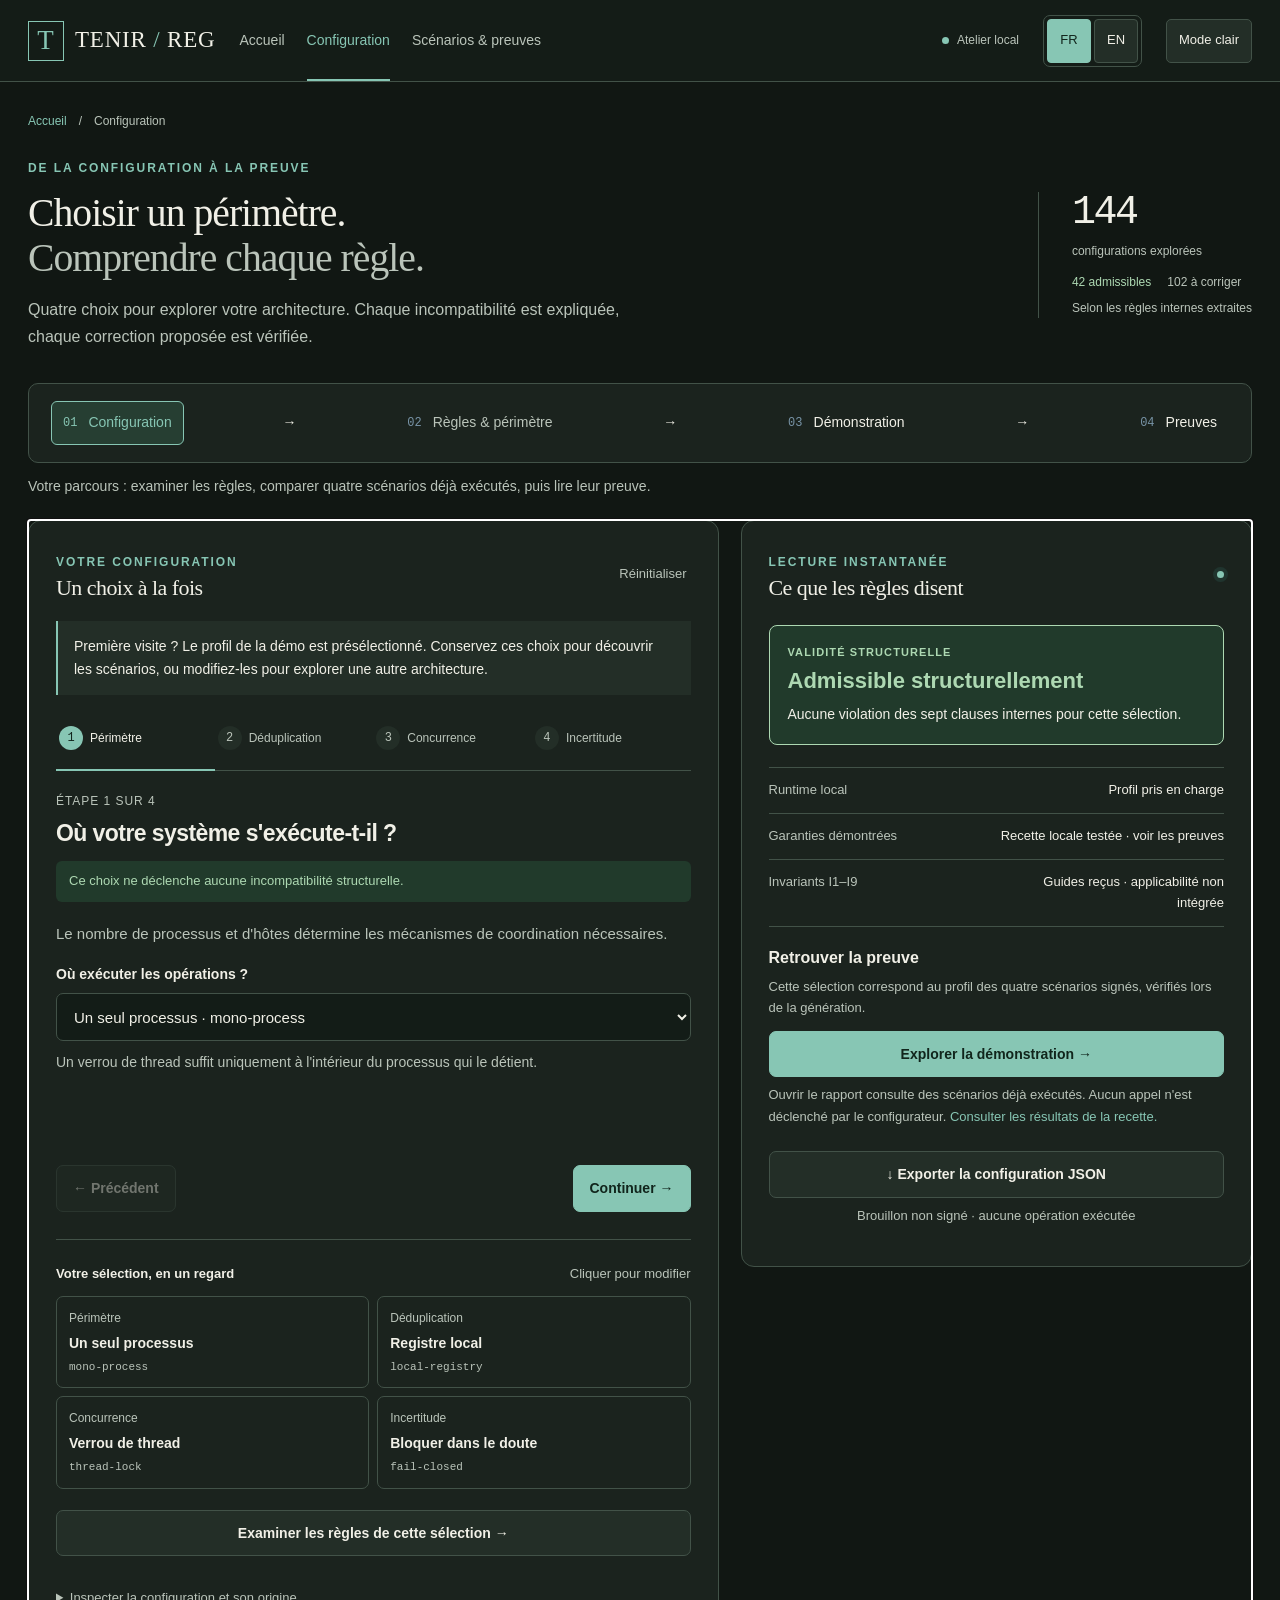
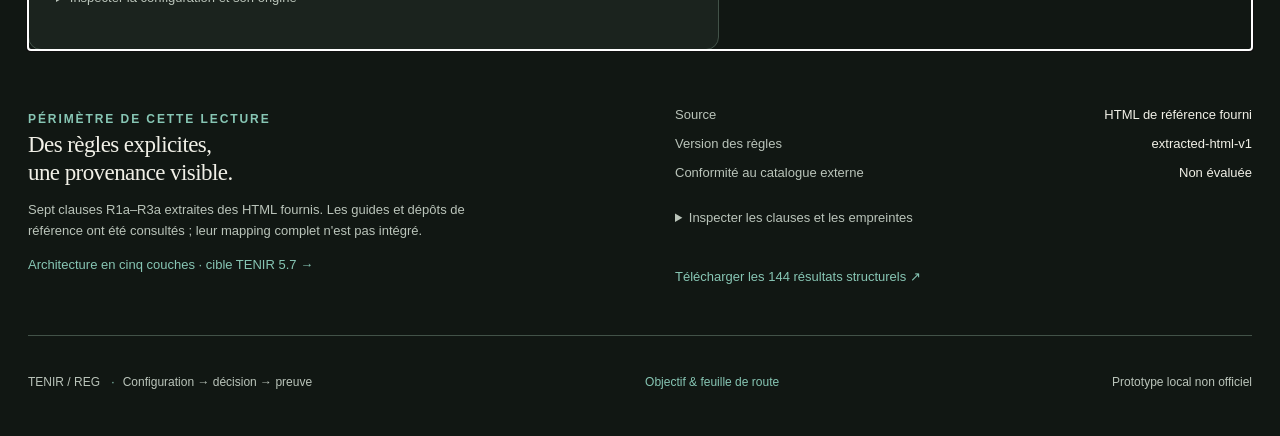
==== output/configurator.html @ ddc58b17 "Initial TENIR/REG local workbench and signed demo" ====
<!doctype html>
<html lang="fr"><head><meta charset="utf-8"><meta name="viewport" content="width=device-width, initial-scale=1">
<title data-fr="TENIR/REG — Configurateur explicable" data-en="TENIR/REG — Explainable configurator">TENIR/REG — Configurateur explicable</title>
<meta name="description" content="Explorez 144 configurations, comprenez les règles structurelles et retrouvez les preuves de la démonstration locale TENIR/REG.">
<style>:root{color-scheme:dark;--bg:#09131d;--panel:#101e2b;--panel-soft:#122332;--line:#293c4c;--text:#e8f0f5;--muted:#9db0bf;--cyan:#54dfdb;--green:#8de1ba;--amber:#f8c67c;--red:#ffb1b1}
*{box-sizing:border-box}body{margin:0;background:radial-gradient(ellipse at 0 0,#10303b66,transparent 50%),var(--bg);color:var(--text);font:15px/1.6 'Segoe UI',sans-serif}a{color:var(--cyan);text-decoration:none}a:hover{text-decoration:underline}button,select{font:inherit}button,a,select{-webkit-tap-highlight-color:transparent}button:focus-visible,a:focus-visible,select:focus-visible,summary:focus-visible{outline:3px solid var(--cyan);outline-offset:4px}button{cursor:pointer}button:disabled{cursor:default;opacity:.4}button:disabled:hover{transform:none}[hidden]{display:none!important}.skip{position:absolute;left:20px;top:-80px;padding:10px;background:var(--panel);z-index:9}.skip:focus{top:10px}
.topbar{min-height:82px;border-bottom:1px solid var(--line);display:flex;align-items:center;gap:48px;padding:0 max(28px,calc((100vw - 1340px)/2));background:#0b1620d9}.brand{color:var(--text);display:flex;gap:12px;align-items:center;font-size:16px;font-weight:750;letter-spacing:.06em}.brand:hover{text-decoration:none}.brand-mark{display:grid;place-items:center;width:35px;height:35px;background:var(--cyan);color:#102c31;font-weight:800;font-size:21px;border-radius:8px}.brand-slash{color:var(--cyan)}nav{display:flex;gap:26px}.topbar nav{align-self:stretch}.topbar nav a{display:flex;align-items:center;gap:10px;color:var(--muted);font-size:13px;border-bottom:2px solid transparent;padding-top:2px}.topbar nav a.active{color:var(--text);border-color:var(--cyan)}.local-label{margin-left:auto;display:flex;align-items:center;gap:8px;font-size:12px;color:var(--muted);white-space:nowrap}.local-label span,.live-dot{width:7px;height:7px;border-radius:50%;background:var(--cyan)}main{max-width:1340px;padding:30px 28px 0;margin:0 auto}.breadcrumb{font-size:12px;color:var(--muted);display:flex;gap:12px}.breadcrumb span{color:#4b6376}.intro{display:flex;justify-content:space-between;align-items:center;gap:35px;padding:38px 0}.eyebrow{color:var(--cyan);font-size:10px;letter-spacing:.16em;font-weight:700;margin:0 0 13px}h1{font-size:clamp(32px,3.1vw,46px);font-weight:620;line-height:1.16;letter-spacing:-.04em;margin:0 0 16px}h1>span{color:var(--muted)}.intro-copy{max-width:600px;color:var(--muted);margin:0;font-size:14px}.catalogue-stat{min-width:225px;padding-left:33px;border-left:1px solid var(--line);display:flex;flex-direction:column}.catalogue-stat>strong{font:52px/1.05 Consolas,monospace;letter-spacing:-.06em}.catalogue-stat>span{color:var(--muted);font-size:12px;margin:8px 0 12px}.catalogue-stat>div{display:flex;gap:16px;font-size:11px}.catalogue-stat b{color:var(--green);font-weight:500}.catalogue-stat div>span{color:var(--muted)}.catalogue-stat small{color:var(--muted);font-size:10px;margin-top:6px}.journey{display:flex;align-items:center;justify-content:space-between;gap:15px;padding:17px 22px;border:1px solid var(--line);border-radius:10px;background:#0b1924;font-size:12px;color:var(--muted);margin:4px 0 25px}.journey b{font:10px Consolas,monospace;display:inline-block;margin-right:8px;color:#7894a7}.journey .journey-active{color:var(--text)}.journey-active b{color:var(--cyan)}.workspace{display:grid;grid-template-columns:minmax(0,1.35fr) minmax(360px,1fr);gap:22px;align-items:start;scroll-margin-top:20px}.panel{border:1px solid var(--line);border-radius:13px;background:var(--panel);padding:27px}.section-heading{display:flex;justify-content:space-between;align-items:center;gap:15px}.section-heading .eyebrow{margin-bottom:6px}h2{font-size:22px;line-height:1.25;letter-spacing:-.025em;margin:0}h3{font-size:15px;line-height:1.4;margin:0 0 12px}h4{font-size:12px;margin:14px 0 5px}.text-button{border:0;background:transparent;color:var(--muted);padding:7px 0;font-size:12px}.text-button:hover{color:var(--cyan)}.stepper{gap:0;margin:30px 0 21px;border-bottom:1px solid var(--line);display:grid;grid-template-columns:repeat(4,1fr)}.stepper button{border:0;border-bottom:2px solid transparent;margin-bottom:-1px;padding:0 3px 12px;background:transparent;color:var(--muted);font-size:10px;text-align:left;display:flex;gap:7px;align-items:center}.stepper button>span{display:grid;place-items:center;width:20px;height:20px;background:#213647;border-radius:50%;font:10px Consolas,monospace;flex-shrink:0}.stepper button[aria-current=step]{color:var(--text);border-bottom-color:var(--cyan)}.stepper button[aria-current=step]>span{background:var(--cyan);color:#122c30}.step-progress{font-size:10px;text-transform:uppercase;letter-spacing:.08em;color:var(--muted);margin:0 0 8px}#step-title{font-size:23px;letter-spacing:-.025em;line-height:1.3;min-height:60px}.step-content{min-height:235px}fieldset{padding:0;border:0;margin:0;min-width:0}legend{position:absolute;width:1px;height:1px;overflow:hidden;clip-path:inset(50%)}fieldset>p{color:var(--muted);font-size:13px;margin:0 0 24px;min-height:42px}label{display:block;font:10px Consolas,monospace;letter-spacing:.07em;color:var(--muted);margin-bottom:8px}select{width:100%;min-height:48px;padding:10px 35px 10px 13px;border:1px solid #3b5366;border-radius:7px;color:var(--text);background:#0d1a26;font-size:13px}select[aria-invalid=true]{border-color:#d88f82;background:#2a2027}fieldset[aria-invalid=true] label{color:var(--red)}.field-hint{font-size:12px;color:var(--muted);margin-top:10px}.step-actions{display:flex;justify-content:space-between;gap:20px;padding:8px 0 27px;border-bottom:1px solid var(--line)}.primary,.secondary{display:inline-flex;align-items:center;justify-content:center;gap:8px;border:1px solid var(--line);border-radius:7px;padding:11px 16px;font-size:12px;font-weight:600;text-decoration:none;min-height:42px}.primary{background:var(--cyan);border-color:var(--cyan);color:#102e31}.primary:hover{background:#89e9e4;text-decoration:none}.secondary{background:transparent;color:var(--text)}.secondary:hover{background:#1a3142}.selection-heading{display:flex;justify-content:space-between;align-items:center;margin-top:24px;gap:15px}.selection-heading h3{font-size:12px;margin:0}.selection-heading>span{font-size:10px;color:var(--muted)}.selection-summary{display:grid;grid-template-columns:repeat(2,minmax(0,1fr));gap:8px;margin-top:12px}.selection-chip{text-align:left;min-width:0;padding:11px 12px;border:1px solid var(--line);background:#0d1a25;border-radius:7px;color:var(--text)}.selection-chip span{display:block;font:9px Consolas,monospace;color:var(--muted);margin-bottom:3px}.selection-chip strong{font:11px Consolas,monospace;overflow-wrap:anywhere;font-weight:400}.selection-chip[data-invalid=true]{border-color:#a46561}.snapshot{margin-top:22px}.snapshot>summary{color:var(--muted);font-size:11px;cursor:pointer}pre{white-space:pre-wrap;overflow-wrap:anywhere;background:#09151f;border:1px solid var(--line);padding:12px;font:11px/1.7 Consolas,monospace;border-radius:7px;max-height:340px;overflow:auto}.muted{color:var(--muted)}.small{font-size:11px;line-height:1.65}.assessment{padding:27px}.live-dot{box-shadow:0 0 0 4px #54dfdb16}.validity-box{margin:24px 0 0;padding:18px;border-radius:8px;border:1px solid #396858;background:#172f2b}.status-label{display:block;color:var(--green);letter-spacing:.1em;font-size:9px;font-weight:600}.validity-box strong{display:block;color:var(--green);font-size:22px;font-weight:600;line-height:1.3;margin:5px 0 8px}.validity-box p{font-size:12px;margin:0;color:#b3cebf}.validity-box[data-valid=false]{background:#30271f;border-color:#856b46}.validity-box[data-valid=false] .status-label,.validity-box[data-valid=false] strong{color:var(--amber)}.validity-box[data-valid=false] p{color:#d7c5ae}.violation-list{list-style:none;padding:0;margin:12px 0 0}.violation-list>li{padding:13px 0;border-bottom:1px solid var(--line)}.violation-list strong{color:var(--red);font:11px Consolas,monospace}.violation-list p{margin:5px 0 7px;font-size:12px}.violation-fields{display:flex;gap:6px;flex-wrap:wrap}.field-link{background:#2a242b;color:#edb2b0;border:1px solid #664b51;border-radius:4px;font:9px Consolas,monospace;padding:3px 6px}.corrections-heading{display:flex;justify-content:space-between;align-items:center;margin-top:20px}.corrections-heading h3{font-size:13px;margin:0}.corrections-heading span{font-size:11px;color:var(--muted)}.suggestions{display:grid;gap:8px;margin-top:12px;max-height:380px;overflow:auto;padding:2px}.suggestion{padding:13px;border:1px solid var(--line);border-radius:7px;background:#0c1924}.suggestion>p{margin:0 0 8px;font:10px/1.7 Consolas,monospace;overflow-wrap:anywhere}.suggestion>small{display:block;color:var(--muted);font-size:10px}.suggestion button{background:transparent;color:var(--cyan);font-size:10px;font-weight:600;border:0;padding:8px 0 0}.support-status{margin:22px 0 0;padding:0;border-top:1px solid var(--line)}.support-status>div{display:flex;justify-content:space-between;align-items:start;gap:22px;padding:12px 0;border-bottom:1px solid var(--line);font-size:11px}.support-status dt{color:var(--muted);flex-shrink:0}.support-status dd{margin:0;text-align:right;max-width:230px}.demo-box{padding-top:20px}.demo-box h3{font-size:13px;margin-bottom:5px}.demo-box>p{margin:7px 0 12px}.demo-link{width:100%}.demo-link[aria-disabled=true]{background:#20303d;border-color:#304352;color:#a0b1be;cursor:default;pointer-events:none}.export-button{width:100%;margin-top:12px}.export-note{text-align:center;margin:7px 0 0}.provenance-panel{margin-top:27px;padding:28px 0 34px;display:grid;grid-template-columns:1fr 1fr;gap:70px;border-bottom:1px solid var(--line)}.provenance-panel h2{font-size:23px}.provenance-panel p{color:var(--muted);font-size:12px;max-width:440px;margin-top:12px}.provenance-panel dl{margin:0 0 15px}.provenance-panel dl>div{display:flex;justify-content:space-between;gap:15px;font-size:11px;margin-bottom:8px}.provenance-panel dt{color:var(--muted)}.provenance-panel dd{margin:0;text-align:right}.provenance-panel summary{font-size:11px;color:var(--muted);cursor:pointer}.provenance-panel>div>a{display:inline-block;font-size:11px;margin-top:15px}.provenance-panel li{font-size:11px;margin-bottom:8px}footer{display:flex;justify-content:space-between;align-items:center;gap:20px;flex-wrap:wrap;color:var(--muted);font-size:10px;padding:24px 0 32px}.footer-dot{color:var(--cyan);padding:0 8px}.noscript{padding:20px;background:#30271f;border:1px solid var(--amber);border-radius:8px}
@media(min-width:1400px){.assessment{position:sticky;top:22px}}@media(max-width:1000px){.topbar{gap:25px}.workspace{grid-template-columns:minmax(0,1.15fr) minmax(320px,1fr)}.panel{padding:20px}.stepper button{font-size:9px;gap:4px}.stepper button>span{width:16px;height:16px}.intro{padding:30px 0}.catalogue-stat{min-width:195px}.journey{font-size:10px;padding:15px}.provenance-panel{gap:35px}.topbar nav{gap:18px}}@media(max-width:780px){.workspace{grid-template-columns:1fr}.topbar{flex-wrap:wrap;padding:16px 22px 0;gap:15px}.topbar nav{order:3;width:100%;min-height:43px}.local-label{font-size:10px}.topbar nav a{font-size:12px}.intro{align-items:start}.catalogue-stat{min-width:160px;padding-left:20px}.catalogue-stat>strong{font-size:40px}.catalogue-stat>div{flex-direction:column;gap:2px}.journey{flex-wrap:wrap;justify-content:start;gap:10px}.journey>span[aria-hidden=true]{font-size:10px}.provenance-panel{gap:25px}.stepper button{font-size:11px}.stepper button>span{width:20px;height:20px}}@media(max-width:520px){main{padding:22px 16px 0}.intro{display:block;padding:25px 0}.catalogue-stat{border:0;border-top:1px solid var(--line);padding:17px 0 0;margin-top:23px;display:grid;grid-template-columns:auto 1fr;column-gap:15px;align-items:center}.catalogue-stat>strong{grid-row:span 3;font-size:39px}.catalogue-stat>span{margin:0}.catalogue-stat>div{flex-direction:row;font-size:10px}.catalogue-stat small{margin:0}.journey{gap:6px;font-size:9px;padding:13px}.journey b{margin-right:3px;font-size:9px}.panel{padding:20px 17px}.stepper button{font-size:9px;gap:4px}.stepper button>span{width:17px;height:17px}.selection-heading>span{display:none}.section-heading h2{font-size:20px}#step-title{font-size:23px}.provenance-panel{grid-template-columns:1fr;gap:20px}.support-status>div{gap:12px}.topbar{padding-left:16px;padding-right:16px}.topbar nav a{font-size:11px}footer{gap:12px;padding-top:20px}}

.journey>button,.journey>a{border:1px solid transparent;background:transparent;color:var(--muted);padding:6px 9px;border-radius:6px;font:inherit;text-align:left;white-space:nowrap}
.journey>button:hover,.journey>a[href]:hover{color:var(--text);background:#172b39;text-decoration:none}
.journey>button[aria-pressed=true]{color:var(--cyan);background:#18333a;border-color:#355c65}
.journey>button[aria-pressed=true] b{color:var(--cyan)}
.journey>a[aria-disabled=true]{opacity:.6;cursor:not-allowed}
.journey>a[href]{color:var(--text)}
.review-rules{width:100%;margin-top:21px;color:var(--cyan)}
.return-context-bar{display:flex;align-items:center;gap:18px;flex-wrap:wrap;padding:14px 18px;border:1px solid var(--line);background:#112a35;border-radius:9px;margin-bottom:20px}
.return-context-bar p{margin:0;max-width:650px}.return-context-bar a{color:var(--cyan)}
.language-toggle{background:transparent;border:1px solid var(--line);color:var(--cyan);border-radius:6px;padding:7px 11px;font:12px Consolas,monospace;min-width:42px}
.language-toggle:hover{background:#18333a}.intro h1>.heading-main{color:var(--text)}
.stepper button>.step-label{display:inline;width:auto;height:auto;background:transparent!important;color:inherit!important;border-radius:0;font:inherit}
.local-label>span:last-child{width:auto;height:auto;border-radius:0;background:none}
.journey button,.journey a{display:inline-flex;align-items:center;gap:3px}
.rules-workspace{scroll-margin-top:25px}
.rules-view-heading{display:flex;justify-content:space-between;align-items:start;gap:28px;margin:30px 0 20px}
.rules-view-heading h2{font-size:27px;max-width:650px}
.rules-view-heading button{flex-shrink:0}
.rules-layout{display:grid;grid-template-columns:minmax(0,1.55fr) minmax(310px,1fr);gap:22px;align-items:start}
.rules-summary{font-size:13px;color:var(--muted);margin:8px 0 17px}
.rules-legend{display:flex;flex-wrap:wrap;gap:8px;margin-bottom:22px}
.rule-results{display:grid;gap:13px}
.rule-card{border:1px solid var(--line);border-left:3px solid #4b6475;border-radius:8px;padding:18px;background:#0d1a25}
.rule-card[data-rule-status=SATISFIED]{border-left-color:var(--green)}
.rule-card[data-rule-status=VIOLATED]{border-left-color:var(--red);background:#291f26}
.rule-card-heading{display:flex;align-items:center;justify-content:space-between;gap:15px}
.rule-card-heading>strong{font:15px Consolas,monospace}
.rule-status{display:inline-block;border:1px solid #405666;border-radius:20px;padding:3px 9px;font-size:10px;color:var(--muted)}
.rule-status[data-rule-status=SATISFIED]{color:var(--green);border-color:#3c665a}
.rule-status[data-rule-status=VIOLATED]{color:var(--red);border-color:#98636c}
.rule-card>p{font-size:13px;margin:11px 0}
.rule-card>.rule-expression{font:10px/1.8 Consolas,monospace;color:var(--muted);overflow-wrap:anywhere;margin:5px 0}
.rule-edit-fields{display:flex;flex-wrap:wrap;gap:8px;margin-top:13px}
.rule-edit-fields button{padding:6px 10px;min-height:32px;font-size:10px;color:var(--cyan)}
.scope-panel .selection-summary{margin:20px 0}
.scope-panel>p{margin-top:18px}
@media(min-width:1000px){.scope-panel{position:sticky;top:24px}}
@media(max-width:1000px){.journey{gap:5px}.journey>button,.journey>a{padding:5px}.rules-layout{grid-template-columns:minmax(0,1.3fr) minmax(280px,1fr)}}
@media(max-width:780px){.rules-layout{grid-template-columns:1fr}.rules-view-heading{flex-direction:column;gap:12px}.rules-view-heading h2{font-size:24px}.scope-panel{grid-row:1}.journey>button,.journey>a{white-space:normal}.rules-view-heading{margin-top:24px}}
@media(max-width:520px){.topbar .local-label{display:none}.topbar .language-toggle{margin-left:auto}.stepper button{flex-direction:column;align-items:flex-start;gap:6px}.stepper button>.step-label{white-space:normal}.journey{gap:3px}.journey>button,.journey>a{font-size:10px;padding:6px 4px}}

/* Keep the next action and its feedback near the choice, including on mobile. */
body{font-size:16px}html{scroll-padding-top:24px}.topbar{gap:24px}.topbar nav{gap:22px}.topbar nav a{font-size:14px;min-height:44px}.topbar .brand{flex-shrink:0}.intro{padding:28px 0}.intro-copy{font-size:16px;line-height:1.7}.catalogue-stat{min-width:205px}.catalogue-stat>strong{font-size:40px}.catalogue-stat>span,.catalogue-stat>div,.catalogue-stat small{font-size:12px}.eyebrow,.step-progress{font-size:12px}.journey{margin-bottom:0;font-size:14px;flex-wrap:wrap}.journey>button,.journey>a{min-height:44px;padding:8px 11px}.journey b{font-size:12px}.journey-help{font-size:14px;color:var(--muted);margin:12px 0 23px;max-width:950px}.start-hint{font-size:14px;line-height:1.65;padding:14px 16px;background:var(--panel-soft);border-left:2px solid var(--cyan);margin:20px 0}.stepper{margin-top:24px}.stepper button{min-height:52px;font-size:12px;line-height:1.35}.stepper button>span{width:24px;height:24px;font-size:12px}#step-title{min-height:0;margin-bottom:12px}.step-feedback{padding:10px 13px;border-radius:6px;background:#162e29;color:var(--green);font-size:13px;line-height:1.6;margin:0 0 20px}.step-feedback[data-valid=false]{background:#33291d;color:var(--amber)}fieldset>p{font-size:15px;min-height:0;margin-bottom:18px}label{font:600 14px/1.5 'Segoe UI',sans-serif;letter-spacing:0;color:var(--text)}select{font-size:15px;min-height:48px}.field-hint,.field-error{font-size:14px;line-height:1.65}.field-error{color:var(--red);padding:11px 13px;background:#30232a;border-left:2px solid var(--red);border-radius:4px;margin:12px 0 0}.primary,.secondary{min-height:46px;font-size:14px}.text-button{min-height:44px;padding:8px 4px;font-size:13px}.selection-heading h3,.selection-heading>span{font-size:13px}.selection-chip{min-height:74px;padding:12px}.selection-chip span{font:12px/1.5 'Segoe UI',sans-serif}.selection-chip strong{font:600 14px/1.5 'Segoe UI',sans-serif}.selection-chip small{display:block;font:11px/1.5 Consolas,monospace;color:var(--muted);overflow-wrap:anywhere;margin-top:3px}.validity-box p,.violation-list p{font-size:14px;line-height:1.65}.status-label{font-size:11px}.violation-list strong{font-size:13px}.field-link{min-height:44px;font-size:12px;padding:8px}.suggestion>p{font-size:13px}.suggestion>small,.corrections-heading span{font-size:12px}.suggestion button{min-height:44px;font-size:14px;padding:9px 0}.suggestions{max-height:490px}.corrections-heading h3,.demo-box h3{font-size:16px}.support-status>div{font-size:13px;gap:15px}.small{font-size:13px}.demo-box{padding-top:20px}#use-local-profile{width:100%;margin:4px 0 8px}.snapshot>summary,.provenance-panel summary{font-size:13px;min-height:44px;display:list-item;padding:10px 0;line-height:1.6}.provenance-panel p,.provenance-panel li,.provenance-panel dl>div{font-size:13px}.provenance-panel>div>a{font-size:13px;min-height:44px;padding:10px 0}footer,footer a{font-size:12px}footer a{min-height:44px;display:inline-flex;align-items:center}.change-feedback{border:1px solid var(--line);border-radius:8px;background:var(--panel-soft);padding:15px;margin:18px 0}.change-feedback p{font-size:14px;line-height:1.65;margin:0 0 12px}.rules-next{display:flex;align-items:center;justify-content:space-between;gap:28px;padding:22px;background:var(--panel-soft);border:1px solid var(--line);border-radius:10px;margin:0 0 22px}.rules-next h3{font-size:18px;margin-bottom:8px}.rules-next p{font-size:14px;line-height:1.65;max-width:740px;margin:0;color:var(--muted)}.rules-next-actions{display:flex;gap:12px;flex-wrap:wrap;min-width:215px}.rules-next-actions>*{flex:1}.language-toggle{min-height:44px;min-width:44px}.topbar nav [aria-disabled=true]{opacity:.65;cursor:default}
.rules-summary{font-size:15px}.rule-card>p{font-size:15px;line-height:1.65}.rule-card>.rule-expression{font-size:12px}.rule-status{font-size:12px;padding:5px 10px}.rule-edit-fields button{min-height:44px;font-size:13px;padding:8px 12px}.scope-panel>p{font-size:14px;line-height:1.7}.rules-next-actions .primary,.rules-next-actions .secondary{white-space:normal;text-align:center}.rules-view-heading .small{font-size:14px}
@media(max-width:1000px){.topbar{flex-wrap:wrap;gap:12px 20px;padding-top:14px}.topbar nav{order:4;width:100%;min-height:48px}.topbar .local-label{margin-left:auto}.topbar .language-toggle{margin-left:0}.workspace{grid-template-columns:minmax(0,1.1fr) minmax(300px,1fr)}}
@media(max-width:780px){.workspace{grid-template-columns:1fr}.intro{align-items:start}.journey{gap:7px;justify-content:start;padding:12px}.journey>span[aria-hidden=true]{display:none}.journey>button,.journey>a{font-size:13px}.rules-next{flex-direction:column;align-items:stretch;gap:16px}.rules-next-actions{min-width:0}.stepper button{font-size:12px}.step-feedback{margin-bottom:16px}.step-content{min-height:0}.step-actions{padding-top:18px}.assessment{position:static}.topbar nav{gap:16px;flex-wrap:wrap}.topbar nav a{font-size:13px}}
@media(max-width:520px){.intro h1{font-size:32px}.catalogue-stat{display:flex;flex-direction:row;gap:12px;flex-wrap:wrap;min-width:0}.catalogue-stat>strong{font-size:28px}.catalogue-stat>span{margin:0}.catalogue-stat>div{gap:12px}.catalogue-stat small{width:100%}.topbar nav{gap:8px 16px}.topbar nav a{font-size:13px}.journey{display:grid;grid-template-columns:1fr 1fr;gap:6px}.journey>button,.journey>a{padding:9px 8px;font-size:13px}.stepper button{font-size:12px;align-items:center;text-align:center;padding-bottom:12px}.stepper button>.step-label{white-space:normal}.stepper button>span{width:24px;height:24px;font-size:12px}.support-status>div{display:block}.support-status dd{text-align:left;margin-top:4px;max-width:none}.selection-summary{grid-template-columns:1fr}.step-actions{gap:12px;align-items:stretch}.step-actions button{padding:10px 12px}.return-context-bar{padding:14px}.return-context-bar a{width:100%}}
@media(prefers-reduced-motion:reduce){html{scroll-behavior:auto}*{transition:none!important}}
.language-switch{display:flex;gap:3px;padding:3px;border:1px solid var(--line);border-radius:7px;flex-shrink:0}.language-switch button{min-height:44px;min-width:44px;border:0;border-radius:4px;padding:6px 10px;color:var(--muted);background:transparent;font-size:13px}.language-switch button[aria-pressed=true]{background:var(--cyan);color:#102f32}
</style><style id="tenir-theme-style">/* The shared envelope follows the forthcoming TENIR website: framed monogram,
   serif display, quiet teal, ivory and near-black. No external font or asset. */
:root,:root[data-theme=dark]{color-scheme:dark;--bg:#111713;--panel:#1b231e;--panel-soft:#232e27;--line:#425248;--border:#425248;--text:#f1f0e7;--muted:#bac4ba;--cyan:#87c6b4;--accent:#87c6b4;--accent-text:#11251c;--green:#add8b2;--amber:#e9c487;--red:#edaca4;--violet:#cfbfe5;--topbar:#141c17;--hover:#2a3930;--selected:#263e32;--code:#131c17;--valid-soft:#213a2b;--warn-soft:#3b3020;--error-soft:#3e2926;--accent-soft:#203a2e}
:root[data-theme=light]{color-scheme:light;--bg:#f5f2e8;--panel:#fffdf7;--panel-soft:#eeeade;--line:#b9c4b8;--border:#b9c4b8;--text:#20352a;--muted:#536457;--cyan:#21634e;--accent:#21634e;--accent-text:#fffdf7;--green:#2c6741;--amber:#805717;--red:#9c3930;--violet:#685081;--topbar:#f9f6ed;--hover:#e5ebe0;--selected:#e0eee2;--code:#edeedc;--valid-soft:#e4f0df;--warn-soft:#f7ebd2;--error-soft:#f7e3dc;--accent-soft:#e3eee1}
body{background:var(--bg);color:var(--text);font-family:'Segoe UI',Arial,sans-serif}
h1,h2{font-family:Georgia,'Times New Roman',serif;font-weight:400;letter-spacing:-.025em}h1{line-height:1.12}
.brand{font-family:Georgia,'Times New Roman',serif;font-weight:400;font-size:23px;letter-spacing:.035em;color:var(--text);text-decoration:none;display:inline-flex;align-items:center;gap:11px;white-space:nowrap}
.brand-mark,.brand-icon{display:grid;place-items:center;flex:none;width:36px;height:40px;background:transparent;color:var(--accent);border:1px solid var(--accent);border-radius:0;font:27px/1 Georgia,'Times New Roman',serif}
.brand-slash{color:var(--accent)}.brand-name{font:inherit}.topbar{background:var(--topbar);border-color:var(--line);gap:24px}.topbar>.container{gap:24px}.topbar nav a,.nav-links a{color:var(--muted)}.topbar nav a[aria-current=page],.nav-links a[aria-current=page]{color:var(--accent);border-color:var(--accent)}
.panel,.utility-card,.repo,.command,.layer,.layer-detail,.journey,.journey-steps li,.stat,#detail,.selection-chip,.suggestion,.rule-card,.setup,.result-block,.return-context-bar,.rules-next,.change-feedback{background:var(--panel);border-color:var(--line);color:var(--text)}
.layer:hover,.secondary:hover,.selection-chip:hover,.suggestion:hover,.journey>button:hover,.journey>a[href]:hover{background:var(--hover);border-color:var(--accent)}
.layer[aria-pressed=true],.journey>button[aria-pressed=true],.scenarios button[aria-pressed=true],.nav-links a[aria-current=page]{background:var(--selected);border-color:var(--accent)}
.scenarios button{background:var(--panel);color:var(--text);border-color:var(--line)}.scenarios button:hover{background:var(--hover)}
a,.eyebrow,.layer-number,.utility-card .number,.repo .repo-verb{color:var(--accent)}.reading .reading-flow{color:var(--accent)!important}
.title-muted,.muted,.hero-copy,.hero-note,.layer-role,.stack-note,.detail-meta dt,.detail-body p,.section-head p,.utility-card p,.reading p,.repo p,.source-note,.setup p,.release-note,footer,.status,.layer-tag,.small,.stat small,.scenario-hint,.scenario-index{color:var(--muted)}
.version,.badge{background:var(--accent-soft);border-color:var(--accent);color:var(--accent)}.version-dot,.live-dot,.local-label>span:first-child{background:var(--accent)}
.primary,.action.primary{background:var(--accent);border-color:var(--accent);color:var(--accent-text)}.primary:hover,.action.primary:hover{background:var(--accent);filter:brightness(1.09);color:var(--accent-text)}
.secondary,.action:not(.primary),.language-toggle,.language-switch button,.theme-toggle{background:var(--panel-soft);border:1px solid var(--line);color:var(--text)}
.language-switch button[aria-pressed=true]{background:var(--accent);border-color:var(--accent);color:var(--accent-text)}
.appearance-controls{display:flex;align-items:center;justify-content:flex-end;gap:8px;flex-wrap:wrap;margin-bottom:16px}.appearance-controls .language-switch{margin:0}
.theme-toggle{display:inline-flex;align-items:center;justify-content:center;min-height:44px;min-width:44px;padding:8px 12px;border-radius:5px;font:13px/1.4 'Segoe UI',Arial,sans-serif;cursor:pointer;white-space:nowrap;flex:none}
.theme-toggle:hover,.language-toggle:hover{background:var(--hover);border-color:var(--accent)}
select,option,pre{color:var(--text);background:var(--code);border-color:var(--line)}select[aria-invalid=true]{background:var(--error-soft);border-color:var(--red)}
.stepper button>span{background:var(--panel-soft);color:var(--muted)}.stepper button[aria-current=step]>span{background:var(--accent);color:var(--accent-text)}
.validity-box{background:var(--valid-soft);border-color:var(--green)}.validity-box p{color:var(--text)}.validity-box[data-valid=false]{background:var(--warn-soft);border-color:var(--amber)}.validity-box[data-valid=false] p{color:var(--text)}
.rule-card[data-rule-status=VIOLATED],.field-link{background:var(--error-soft);border-color:var(--red);color:var(--red)}.rule-card[data-rule-status=VIOLATED]{color:var(--text)}
.rule-status{border-color:var(--line)}.rule-status[data-rule-status=SATISFIED]{border-color:var(--green)}.rule-status[data-rule-status=VIOLATED]{border-color:var(--red)}
.recovery,.noscript{background:var(--warn-soft);border-color:var(--amber)}.recovery.success{background:var(--valid-soft);border-color:var(--green)}.replay-note{background:var(--accent-soft);border-color:var(--accent)}
.demo-link[aria-disabled=true]{background:var(--panel-soft);border-color:var(--line);color:var(--muted)}.step-feedback{background:var(--valid-soft);color:var(--green)}.step-feedback[data-valid=false]{background:var(--warn-soft);color:var(--amber)}.field-error{background:var(--error-soft);color:var(--red)}
.breadcrumb span{color:var(--muted)}.loop article{border-color:var(--line)}.app-nav,.context-strip,.provenance-panel,.reading,footer{border-color:var(--line)}.skip,.skip-link{background:var(--accent);color:var(--accent-text)}
button:focus-visible,a:focus-visible,select:focus-visible,summary:focus-visible{outline-color:var(--accent)}
@media(max-width:780px){.topbar,.topbar>.container{gap:10px 16px}.theme-toggle{padding:8px 10px}.topbar nav{flex-wrap:wrap}.topbar .language-toggle{margin-left:0}.topbar .local-label{margin-left:auto}.topbar>.container>.language-switch{margin-left:auto}.appearance-controls{justify-content:flex-start}}
@media(max-width:520px){.topbar .brand{margin-right:auto}.topbar .theme-toggle{margin-left:0}.brand{font-size:21px}.brand-mark,.brand-icon{width:32px;height:36px;font-size:25px}}
@media(prefers-reduced-motion:reduce){*,*:before,*:after{scroll-behavior:auto!important;transition:none!important;animation:none!important}}
</style>
</head><body>
<a id="skip-content" class="skip" href="#workspace" data-fr="Aller au configurateur" data-en="Skip to configurator">Aller au configurateur</a>
<header class="topbar"><a class="brand" href="../index.html" aria-label="TENIR REG, accueil" data-fr-aria-label="TENIR REG, accueil" data-en-aria-label="TENIR REG, home"><span class="brand-mark">T</span><span>TENIR<span class="brand-slash"> / </span>REG</span></a><nav aria-label="Navigation principale" data-fr-aria-label="Navigation principale" data-en-aria-label="Main navigation"><a href="../index.html" data-fr="Accueil" data-en="Home">Accueil</a><a id="header-config-link" class="active" aria-current="page" href="configurator.html" data-fr="Configuration" data-en="Configuration">Configuration</a><a id="header-demo-link" href="report.html"><span id="header-demo-label">Scénarios &amp; preuves</span></a></nav><span class="local-label"><span></span><span data-fr="Atelier local" data-en="Local workspace">Atelier local</span></span><div class="language-switch" id="language-controls" role="group" aria-label="Langue"><button id="language-fr" type="button" lang="fr" aria-pressed="true">FR</button><button id="language-en" type="button" lang="en" aria-pressed="false">EN</button></div><button id="theme-toggle" class="theme-toggle" type="button" aria-label="Passer en mode clair">Mode clair</button></header>
<main>
<div class="breadcrumb"><a href="../index.html" data-fr="Accueil" data-en="Home">Accueil</a><span>/</span><span data-fr="Configuration" data-en="Configuration">Configuration</span></div>
<section class="intro"><div><p class="eyebrow" data-fr="DE LA CONFIGURATION À LA PREUVE" data-en="FROM CONFIGURATION TO EVIDENCE">DE LA CONFIGURATION À LA PREUVE</p><h1><span class="heading-main" data-fr="Choisir un périmètre." data-en="Choose a scope.">Choisir un périmètre.</span><br><span data-fr="Comprendre chaque règle." data-en="Understand every rule.">Comprendre chaque règle.</span></h1><p class="intro-copy" data-fr="Quatre choix pour explorer votre architecture. Chaque incompatibilité est expliquée, chaque correction proposée est vérifiée." data-en="Explore your architecture through four choices. Every incompatibility is explained, every suggested correction is checked.">Quatre choix pour explorer votre architecture. Chaque incompatibilité est expliquée, chaque correction proposée est vérifiée.</p></div><div class="catalogue-stat"><strong>144</strong><span data-fr="configurations explorées" data-en="configurations explored">configurations explorées</span><div><b data-fr="42 admissibles" data-en="42 admissible">42 admissibles</b><span data-fr="102 à corriger" data-en="102 to correct">102 à corriger</span></div><small data-fr="Selon les règles internes extraites" data-en="Based on the extracted internal rules">Selon les règles internes extraites</small></div></section>
<nav class="journey" aria-label="Parcours produit" data-fr-aria-label="Parcours produit" data-en-aria-label="Product flow"><button id="journey-config" type="button" aria-pressed="true" aria-controls="workspace"><b>01</b><span data-fr="Configuration" data-en="Configuration">Configuration</span></button><span aria-hidden="true">→</span><button id="journey-rules" type="button" aria-pressed="false" aria-controls="rules-scope"><b>02</b><span data-fr="Règles &amp; périmètre" data-en="Rules &amp; scope">Règles &amp; périmètre</span></button><span aria-hidden="true">→</span><a id="journey-demo" aria-disabled="true"><b>03</b><span data-fr="Démonstration" data-en="Demo">Démonstration</span></a><span aria-hidden="true">→</span><a id="journey-evidence" aria-disabled="true"><b>04</b><span data-fr="Preuves" data-en="Evidence">Preuves</span></a></nav>
<p id="journey-help" class="journey-help"></p>
<div id="return-context-bar" class="return-context-bar" hidden><a id="return-to-context" class="secondary" hidden></a><p id="return-context-note" class="small muted"></p></div>
<div class="workspace" id="workspace" tabindex="-1">
<section class="editor panel" aria-labelledby="editor-heading"><div class="section-heading"><div><span class="eyebrow" data-fr="VOTRE CONFIGURATION" data-en="YOUR CONFIGURATION">VOTRE CONFIGURATION</span><h2 id="editor-heading" data-fr="Un choix à la fois" data-en="One choice at a time">Un choix à la fois</h2></div><button class="text-button" id="reset-config" type="button" data-fr="Réinitialiser" data-en="Reset">Réinitialiser</button></div>
<p class="start-hint" data-fr="Première visite ? Le profil de la démo est présélectionné. Conservez ces choix pour découvrir les scénarios, ou modifiez-les pour explorer une autre architecture." data-en="First visit? The demo profile is preselected. Keep these choices to explore the scenarios, or change them to explore another architecture.">Première visite ? Le profil de la démo est présélectionné. Conservez ces choix pour découvrir les scénarios, ou modifiez-les pour explorer une autre architecture.</p>
<nav class="stepper" aria-label="Étapes du configurateur" data-fr-aria-label="Étapes du configurateur" data-en-aria-label="Configurator steps"><button id="step-0" type="button" aria-controls="panel-HOST_SCOPE"><span>1</span><span class="step-label" data-fr="Périmètre" data-en="Scope">Périmètre</span></button><button id="step-1" type="button" aria-controls="panel-DEDUP_LAYER"><span>2</span><span class="step-label" data-fr="Déduplication" data-en="Deduplication">Déduplication</span></button><button id="step-2" type="button" aria-controls="panel-CONCURRENCY"><span>3</span><span class="step-label" data-fr="Concurrence" data-en="Concurrency">Concurrence</span></button><button id="step-3" type="button" aria-controls="panel-UNCERTAINTY"><span>4</span><span class="step-label" data-fr="Incertitude" data-en="Uncertainty">Incertitude</span></button></nav>
<p class="step-progress" id="step-progress">Étape 1 sur 4</p><h3 id="step-title">Où votre système s'exécute-t-il ?</h3><p id="step-feedback" class="step-feedback" role="status" aria-live="polite" aria-atomic="true"></p>
<div class="step-content">
<fieldset id="panel-HOST_SCOPE"><legend data-fr="Périmètre d&#x27;exécution" data-en="Execution scope">Périmètre d'exécution</legend><p data-fr="Le nombre de processus et d&#x27;hôtes détermine les mécanismes de coordination nécessaires." data-en="The number of processes and hosts determines the coordination mechanisms needed.">Le nombre de processus et d'hôtes détermine les mécanismes de coordination nécessaires.</p><label for="field-HOST_SCOPE" data-fr="Où exécuter les opérations ?" data-en="Where should operations run?">Où exécuter les opérations ?</label><select id="field-HOST_SCOPE" aria-describedby="hint-HOST_SCOPE"><option value="mono-process" selected data-fr="Un seul processus · mono-process" data-en="One process · mono-process">Un seul processus · mono-process</option><option value="mono-host" data-fr="Plusieurs processus, un hôte · mono-host" data-en="Multiple processes, one host · mono-host">Plusieurs processus, un hôte · mono-host</option><option value="multi-host" data-fr="Plusieurs hôtes · multi-host" data-en="Multiple hosts · multi-host">Plusieurs hôtes · multi-host</option></select><div class="field-hint" id="hint-HOST_SCOPE" data-fr="Un verrou de thread suffit uniquement à l&#x27;intérieur du processus qui le détient." data-en="A thread lock is only sufficient inside the process that holds it.">Un verrou de thread suffit uniquement à l'intérieur du processus qui le détient.</div><p id="error-HOST_SCOPE" class="field-error" hidden></p></fieldset>
<fieldset id="panel-DEDUP_LAYER" hidden><legend data-fr="Déduplication des opérations" data-en="Operation deduplication">Déduplication des opérations</legend><p data-fr="Choisissez le mécanisme qui doit empêcher qu&#x27;une même opération soit envoyée plusieurs fois." data-en="Choose the mechanism intended to prevent the same operation from being sent more than once.">Choisissez le mécanisme qui doit empêcher qu'une même opération soit envoyée plusieurs fois.</p><label for="field-DEDUP_LAYER" data-fr="Comment éviter les doublons ?" data-en="How should duplicates be prevented?">Comment éviter les doublons ?</label><select id="field-DEDUP_LAYER" aria-describedby="hint-DEDUP_LAYER"><option value="none" data-fr="Aucun mécanisme · none" data-en="No mechanism · none">Aucun mécanisme · none</option><option value="local-registry" selected data-fr="Registre local · local-registry" data-en="Local registry · local-registry">Registre local · local-registry</option><option value="provider-idempotency-key" data-fr="Clé du fournisseur · provider-idempotency-key" data-en="Provider key · provider-idempotency-key">Clé du fournisseur · provider-idempotency-key</option><option value="distributed-consensus-registry" data-fr="Registre distribué · distributed-consensus-registry" data-en="Distributed registry · distributed-consensus-registry">Registre distribué · distributed-consensus-registry</option></select><div class="field-hint" id="hint-DEDUP_LAYER" data-fr="Le registre local du prototype protège les opérations du processus en cours." data-en="The prototype&#x27;s local registry protects operations in the current process.">Le registre local du prototype protège les opérations du processus en cours.</div><p id="error-DEDUP_LAYER" class="field-error" hidden></p></fieldset>
<fieldset id="panel-CONCURRENCY" hidden><legend data-fr="Coordination des accès" data-en="Access coordination">Coordination des accès</legend><p data-fr="Ce mécanisme protège le contrôle du budget et la réservation lorsque des demandes arrivent ensemble." data-en="This mechanism protects budget checks and reservations when requests arrive together.">Ce mécanisme protège le contrôle du budget et la réservation lorsque des demandes arrivent ensemble.</p><label for="field-CONCURRENCY" data-fr="Comment protéger les accès simultanés ?" data-en="How should simultaneous access be protected?">Comment protéger les accès simultanés ?</label><select id="field-CONCURRENCY" aria-describedby="hint-CONCURRENCY"><option value="thread-lock" selected data-fr="Verrou de thread · thread-lock" data-en="Thread lock · thread-lock">Verrou de thread · thread-lock</option><option value="file-lock" data-fr="Verrou de fichier · file-lock" data-en="File lock · file-lock">Verrou de fichier · file-lock</option><option value="distributed-transaction" data-fr="Transaction distribuée · distributed-transaction" data-en="Distributed transaction · distributed-transaction">Transaction distribuée · distributed-transaction</option><option value="distributed-consensus" data-fr="Consensus distribué · distributed-consensus" data-en="Distributed consensus · distributed-consensus">Consensus distribué · distributed-consensus</option></select><div class="field-hint" id="hint-CONCURRENCY" data-fr="L&#x27;admissibilité d&#x27;un mécanisme ne démontre pas son implémentation dans votre système." data-en="A mechanism&#x27;s admissibility does not demonstrate its implementation in your system.">L'admissibilité d'un mécanisme ne démontre pas son implémentation dans votre système.</div><p id="error-CONCURRENCY" class="field-error" hidden></p></fieldset>
<fieldset id="panel-UNCERTAINTY" hidden><legend data-fr="Politique d&#x27;incertitude" data-en="Uncertainty policy">Politique d'incertitude</legend><p data-fr="Indiquez le comportement souhaité lorsque les observations indispensables ne permettent pas de décider." data-en="Choose the desired behavior when required observations do not support a decision.">Indiquez le comportement souhaité lorsque les observations indispensables ne permettent pas de décider.</p><label for="field-UNCERTAINTY" data-fr="Que faire si une observation manque ?" data-en="What if an observation is missing?">Que faire si une observation manque ?</label><select id="field-UNCERTAINTY" aria-describedby="hint-UNCERTAINTY"><option value="fail-closed" selected data-fr="Bloquer dans le doute · fail-closed" data-en="Block when uncertain · fail-closed">Bloquer dans le doute · fail-closed</option><option value="fail-open" data-fr="Autoriser dans le doute · fail-open" data-en="Allow when uncertain · fail-open">Autoriser dans le doute · fail-open</option><option value="human-escalation" data-fr="Demander une intervention · human-escalation" data-en="Request human review · human-escalation">Demander une intervention · human-escalation</option></select><div class="field-hint" id="hint-UNCERTAINTY" data-fr="Cet axe ne modifie pas les sept clauses structurelles. Le runtime local implémente uniquement fail-closed." data-en="This axis does not change the seven structural clauses. The local runtime implements fail-closed only.">Cet axe ne modifie pas les sept clauses structurelles. Le runtime local implémente uniquement fail-closed.</div><p id="error-UNCERTAINTY" class="field-error" hidden></p></fieldset>
</div><div class="step-actions"><button class="secondary" id="previous-step" type="button" disabled data-fr="← Précédent" data-en="← Previous">← Précédent</button><button class="primary" id="next-step" type="button" data-fr="Continuer →" data-en="Continue →">Continuer →</button></div>
<div id="change-feedback" class="change-feedback" hidden><p id="change-message" role="status" aria-live="polite"></p><button id="undo-change" class="secondary" type="button" data-fr="Annuler ce changement" data-en="Undo this change">Annuler ce changement</button></div>
<div class="selection-heading"><h3 data-fr="Votre sélection, en un regard" data-en="Your selection at a glance">Votre sélection, en un regard</h3><span data-fr="Cliquer pour modifier" data-en="Click to edit">Cliquer pour modifier</span></div><div id="selection-summary" class="selection-summary"></div>
<button id="review-rules" class="secondary review-rules" type="button" aria-controls="rules-scope" data-fr="Examiner les règles de cette sélection →" data-en="Review the rules for this selection →">Examiner les règles de cette sélection →</button>
<details class="snapshot"><summary data-fr="Inspecter la configuration et son origine" data-en="Inspect the configuration and its origin">Inspecter la configuration et son origine</summary><h4 data-fr="Configuration actuelle" data-en="Current configuration">Configuration actuelle</h4><pre id="current-config"></pre><h4 data-fr="Configuration avant la première correction" data-en="Configuration before the first correction">Configuration avant la première correction</h4><p class="muted small" data-fr="Capturée à l&#x27;application d&#x27;une suggestion et conservée jusqu&#x27;à la réinitialisation." data-en="Captured when a suggestion is applied and kept until you reset.">Capturée à l'application d'une suggestion et conservée jusqu'à la réinitialisation.</p><pre id="initial-config"></pre><p id="change-summary" class="small muted"></p></details>
</section>
<aside class="assessment panel" aria-labelledby="assessment-heading"><div class="section-heading"><div><span class="eyebrow" data-fr="LECTURE INSTANTANÉE" data-en="LIVE ASSESSMENT">LECTURE INSTANTANÉE</span><h2 id="assessment-heading" data-fr="Ce que les règles disent" data-en="What the rules say">Ce que les règles disent</h2></div><span class="live-dot" title="Mise à jour à chaque sélection" data-fr-title="Mise à jour à chaque sélection" data-en-title="Updated with every selection"></span></div>
<div class="validity-box" id="validity-box" role="status" aria-live="polite"><span class="status-label" data-fr="VALIDITÉ STRUCTURELLE" data-en="STRUCTURAL VALIDITY">VALIDITÉ STRUCTURELLE</span><strong id="validity-status" tabindex="-1">Chargement…</strong><p id="validity-explanation"></p></div>
<ul id="violation-list" class="violation-list" aria-label="Clauses violées" data-fr-aria-label="Clauses violées" data-en-aria-label="Violated clauses"></ul>
<section id="corrections-section"><div class="corrections-heading"><h3 data-fr="Corrections possibles" data-en="Possible corrections">Corrections possibles</h3><span id="suggestions-count"></span></div><p class="muted small" data-fr="Les propositions changent le moins de champs possible. Votre choix initial reste consultable." data-en="Suggestions change as few fields as possible. Your original choice remains available.">Les propositions changent le moins de champs possible. Votre choix initial reste consultable.</p><div id="suggestions" class="suggestions"></div></section>
<dl class="support-status"><div><dt data-fr="Runtime local" data-en="Local runtime">Runtime local</dt><dd id="runtime-status"></dd></div><div><dt data-fr="Garanties démontrées" data-en="Demonstrated guarantees">Garanties démontrées</dt><dd id="guarantees-status"></dd></div><div><dt>Invariants I1–I9</dt><dd id="invariants-status" data-fr="Guides reçus · applicabilité non intégrée" data-en="Guides received · applicability not integrated">Guides reçus · applicabilité non intégrée</dd></div></dl>
<div class="demo-box"><h3 data-fr="Retrouver la preuve" data-en="Find the evidence">Retrouver la preuve</h3><p id="demo-explanation" class="small muted"></p><a class="primary demo-link" id="demo-link" aria-disabled="true" data-fr="Explorer la démonstration →" data-en="Explore the demo →">Explorer la démonstration →</a><div id="local-profile-recovery" hidden><p id="demo-profile-preview" class="small muted"></p><button id="use-local-profile" type="button" class="secondary" data-fr="Utiliser le profil de la démo" data-en="Use the demo profile">Utiliser le profil de la démo</button></div><p class="small muted"><span data-fr="Ouvrir le rapport consulte des scénarios déjà exécutés. Aucun appel n&#x27;est déclenché par le configurateur." data-en="The report shows previously executed scenarios. The configurator does not dispatch any calls.">Ouvrir le rapport consulte des scénarios déjà exécutés. Aucun appel n'est déclenché par le configurateur.</span> <a href="test-results.json" data-fr="Consulter les résultats de la recette." data-en="View the test results.">Consulter les résultats de la recette.</a></p></div>
<button class="secondary export-button" id="export-config" type="button" data-fr="↓ Exporter la configuration JSON" data-en="↓ Export configuration JSON">↓ Exporter la configuration JSON</button><p class="small muted export-note" data-fr="Brouillon non signé · aucune opération exécutée" data-en="Unsigned draft · no operation executed">Brouillon non signé · aucune opération exécutée</p><p id="export-status" class="small" role="status" aria-live="polite"></p>
</aside></div>
<section id="rules-scope" class="rules-workspace" hidden aria-labelledby="rules-heading">
<div class="rules-view-heading"><div><p class="eyebrow" data-fr="02 · RÈGLES &amp; PÉRIMÈTRE" data-en="02 · RULES &amp; SCOPE">02 · RÈGLES &amp; PÉRIMÈTRE</p><h2 id="rules-heading" tabindex="-1" data-fr="Les sept clauses, appliquées à votre sélection." data-en="All seven clauses, applied to your selection.">Les sept clauses, appliquées à votre sélection.</h2><p class="muted small" data-fr="Chaque statut vient de l&#x27;évaluateur structurel. Une clause non applicable n&#x27;est pas comptée comme une règle satisfaite." data-en="Every status comes from the structural evaluator. An inapplicable clause is not counted as satisfied.">Chaque statut vient de l'évaluateur structurel. Une clause non applicable n'est pas comptée comme une règle satisfaite.</p></div><button id="back-to-config" class="secondary" type="button" data-fr="← Modifier la configuration" data-en="← Edit configuration">← Modifier la configuration</button></div>
<section id="rules-next" class="rules-next" aria-labelledby="rules-next-title"><div><h3 id="rules-next-title"></h3><p id="rules-next-copy"></p></div><div class="rules-next-actions"><a id="rules-demo-link" class="primary" hidden data-fr="Comparer les quatre scénarios →" data-en="Compare the four scenarios →">Comparer les quatre scénarios →</a><button id="rules-fix" class="primary" type="button" hidden data-fr="Corriger le premier champ concerné →" data-en="Fix the first affected field →">Corriger le premier champ concerné →</button><button id="rules-use-local" class="secondary" type="button" hidden data-fr="Utiliser le profil de la démo" data-en="Use the demo profile">Utiliser le profil de la démo</button></div></section>
<div class="rules-layout"><section class="panel rules-catalogue" aria-labelledby="rules-results-heading"><h3 id="rules-results-heading" data-fr="Résultats clause par clause" data-en="Clause-by-clause results">Résultats clause par clause</h3><p id="rules-summary" class="rules-summary" role="status" aria-live="polite"></p><div class="rules-legend"><span class="rule-status" data-rule-status="SATISFIED" data-fr="Satisfaite" data-en="Satisfied">Satisfaite</span><span class="rule-status" data-rule-status="VIOLATED" data-fr="Violée" data-en="Violated">Violée</span><span class="rule-status" data-rule-status="NOT_APPLICABLE" data-fr="Non applicable" data-en="Not applicable">Non applicable</span></div><div id="rule-results" class="rule-results"></div></section>
<aside class="panel scope-panel" aria-labelledby="scope-heading"><p class="eyebrow" data-fr="PÉRIMÈTRE COURANT" data-en="CURRENT SCOPE">PÉRIMÈTRE COURANT</p><h3 id="scope-heading" data-fr="Votre architecture sélectionnée" data-en="Your selected architecture">Votre architecture sélectionnée</h3><div id="scope-config-summary" class="selection-summary"></div><p id="scope-description" class="muted small"></p><dl class="support-status"><div><dt data-fr="Admissibilité" data-en="Admissibility">Admissibilité</dt><dd id="scope-validity"></dd></div><div><dt data-fr="Runtime local" data-en="Local runtime">Runtime local</dt><dd id="scope-runtime"></dd></div><div><dt>Invariants I1–I9</dt><dd data-fr="Guides reçus · applicabilité non intégrée" data-en="Guides received · applicability not integrated">Guides reçus · applicabilité non intégrée</dd></div></dl><p class="small muted" data-fr="Cliquez sur un champ pour revenir directement au choix correspondant. Votre sélection et votre configuration avant correction sont conservées." data-en="Click a field to return directly to its control. Your current selection and pre-correction configuration are preserved.">Cliquez sur un champ pour revenir directement au choix correspondant. Votre sélection et votre configuration avant correction sont conservées.</p><p class="small muted" data-fr="Les règles contrôlent les relations entre périmètre, déduplication et concurrence. L&#x27;axe UNCERTAINTY ne modifie pas ces sept clauses. La conformité au catalogue officiel reste non évaluée." data-en="The rules check relationships between scope, deduplication and concurrency. UNCERTAINTY does not change these seven clauses. Official catalogue compliance remains unevaluated.">Les règles contrôlent les relations entre périmètre, déduplication et concurrence. L'axe UNCERTAINTY ne modifie pas ces sept clauses. La conformité au catalogue officiel reste non évaluée.</p></aside></div>
</section>
<section class="provenance-panel"><div><span class="eyebrow" data-fr="PÉRIMÈTRE DE CETTE LECTURE" data-en="SCOPE OF THIS ASSESSMENT">PÉRIMÈTRE DE CETTE LECTURE</span><h2><span data-fr="Des règles explicites," data-en="Explicit rules,">Des règles explicites,</span><br><span data-fr="une provenance visible." data-en="visible provenance.">une provenance visible.</span></h2><p data-fr="Sept clauses R1a–R3a extraites des HTML fournis. Les guides et dépôts de référence ont été consultés ; leur mapping complet n&#x27;est pas intégré." data-en="Seven R1a–R3a clauses extracted from the supplied HTML. The reference guides and repositories were inspected; their complete mapping is not integrated.">Sept clauses R1a–R3a extraites des HTML fournis. Les guides et dépôts de référence ont été consultés ; leur mapping complet n'est pas intégré.</p><p><a href="../index.html" data-fr="Architecture en cinq couches · cible TENIR 5.7 →" data-en="Five-layer architecture · TENIR 5.7 target →">Architecture en cinq couches · cible TENIR 5.7 →</a></p></div><div><dl><div><dt data-fr="Source" data-en="Source">Source</dt><dd data-fr="HTML de référence fourni" data-en="Supplied reference HTML">HTML de référence fourni</dd></div><div><dt data-fr="Version des règles" data-en="Rules version">Version des règles</dt><dd id="rules-version"></dd></div><div><dt data-fr="Conformité au catalogue externe" data-en="External catalogue compliance">Conformité au catalogue externe</dt><dd data-fr="Non évaluée" data-en="Not evaluated">Non évaluée</dd></div></dl><details><summary data-fr="Inspecter les clauses et les empreintes" data-en="Inspect clauses and hashes">Inspecter les clauses et les empreintes</summary><pre id="provenance-detail"></pre><ul id="rules-list"></ul></details><a href="configuration-catalogue.json" data-fr="Télécharger les 144 résultats structurels ↗" data-en="Download all 144 structural results ↗">Télécharger les 144 résultats structurels ↗</a></div></section>
<footer><span>TENIR / REG <span class="footer-dot">·</span><span data-fr="Configuration → décision → preuve" data-en="Configuration → decision → evidence">Configuration → décision → preuve</span></span><a href="../PRODUCT.md" data-fr="Objectif &amp; feuille de route" data-en="Objective &amp; roadmap">Objectif &amp; feuille de route</a><span data-fr="Prototype local non officiel" data-en="Unofficial local prototype">Prototype local non officiel</span></footer>
<noscript><div class="noscript"><span data-fr="Activez JavaScript pour utiliser le parcours guidé. Les résultats restent disponibles dans" data-en="Enable JavaScript to use the guided flow. Results remain available in">Activez JavaScript pour utiliser le parcours guidé. Les résultats restent disponibles dans</span> <a href="configuration-catalogue.json" data-fr="le catalogue JSON" data-en="the JSON catalogue">le catalogue JSON</a>.</div></noscript>
</main><script type="application/json" id="configurator-model">{"schema": "demo-configurator/v1", "draft_schema": "demo-configuration-draft/v1", "signature_status": "UNSIGNED", "unsigned": true, "axes": {"HOST_SCOPE": ["mono-process", "mono-host", "multi-host"], "DEDUP_LAYER": ["none", "local-registry", "provider-idempotency-key", "distributed-consensus-registry"], "CONCURRENCY": ["thread-lock", "file-lock", "distributed-transaction", "distributed-consensus"], "UNCERTAINTY": ["fail-closed", "fail-open", "human-escalation"]}, "rules": [{"rule_id": "R1_HOST_CONCURRENCY", "clause_id": "R1a", "desc": "mono-process n'autorise que le verrou de thread.", "cf": "HOST_SCOPE", "cv": "mono-process", "rf": "CONCURRENCY", "av": ["thread-lock"]}, {"rule_id": "R1_HOST_CONCURRENCY", "clause_id": "R1b", "desc": "mono-host autorise file-lock ou distributed-transaction.", "cf": "HOST_SCOPE", "cv": "mono-host", "rf": "CONCURRENCY", "av": ["file-lock", "distributed-transaction"]}, {"rule_id": "R1_HOST_CONCURRENCY", "clause_id": "R1c", "desc": "multi-host autorise distributed-transaction ou distributed-consensus.", "cf": "HOST_SCOPE", "cv": "multi-host", "rf": "CONCURRENCY", "av": ["distributed-transaction", "distributed-consensus"]}, {"rule_id": "R2_CONSENSUS_SCOPE", "clause_id": "R2a", "desc": "Le consensus distribué exige une topologie multi-host.", "cf": "CONCURRENCY", "cv": "distributed-consensus", "rf": "HOST_SCOPE", "av": ["multi-host"]}, {"rule_id": "R2_CONSENSUS_DEDUP", "clause_id": "R2b", "desc": "Le registre de déduplication distribué exige multi-host.", "cf": "DEDUP_LAYER", "cv": "distributed-consensus-registry", "rf": "HOST_SCOPE", "av": ["multi-host"]}, {"rule_id": "R2_CONSENSUS_DEDUP", "clause_id": "R2c", "desc": "Le registre de déduplication distribué exige le consensus distribué.", "cf": "DEDUP_LAYER", "cv": "distributed-consensus-registry", "rf": "CONCURRENCY", "av": ["distributed-consensus"]}, {"rule_id": "R3_LOCAL_DEDUP", "clause_id": "R3a", "desc": "Un registre local ne peut pas coordonner plusieurs hôtes.", "cf": "DEDUP_LAYER", "cv": "local-registry", "rf": "HOST_SCOPE", "av": ["mono-process", "mono-host"]}], "provenance": {"rules_version": "extracted-html-v1", "rules_sha256": "1ae2af7556a691f713485e8d5fac934c313fbc6582f0e8ae015ce8c085e86a96", "axes_sha256": "43f4b2a819764ba041c1bbd2d61c4e3fd2abf9cf66959f9cb2c69dde94e4d49e", "rules_source": "references/rules.json", "axes_source": "references/axes.json", "label": "Règles extraites des HTML de référence ; catalogue externe non évalué.", "external_catalogue": "NOT_EVALUATED", "invariants": "GUIDES_RECEIVED_NOT_MAPPED", "invariant_references": ["references/reg-specification-guide.pdf", "references/tenir-gov-operationalization-guide.pdf"], "alignment_target": {"runtime": "TENIR-Gov", "version": "5.7", "status": "BASE_CONFIRMED_PROMOTION_PLANNED", "base_version": "5.6.1", "base_commit": "41fae550c1e0a3632e2bde473db6d31b450d4269", "execution_compatibility": "NOT_VERIFIED", "source_manifest": "references/architecture-sources.json"}}, "configurations": [{"id": "cfg-6c7c0203b97c7282", "configuration": {"HOST_SCOPE": "mono-process", "DEDUP_LAYER": "none", "CONCURRENCY": "thread-lock", "UNCERTAINTY": "fail-closed"}, "admissible": true, "violations": [], "rule_results": [{"clause_id": "R1a", "rule_id": "R1_HOST_CONCURRENCY", "message": "mono-process n'autorise que le verrou de thread.", "fields": ["HOST_SCOPE", "CONCURRENCY"], "condition": {"field": "HOST_SCOPE", "value": "mono-process", "actual": "mono-process"}, "requirement": {"field": "CONCURRENCY", "allowed": ["thread-lock"], "actual": "thread-lock"}, "status": "SATISFIED"}, {"clause_id": "R1b", "rule_id": "R1_HOST_CONCURRENCY", "message": "mono-host autorise file-lock ou distributed-transaction.", "fields": ["HOST_SCOPE", "CONCURRENCY"], "condition": {"field": "HOST_SCOPE", "value": "mono-host", "actual": "mono-process"}, "requirement": {"field": "CONCURRENCY", "allowed": ["file-lock", "distributed-transaction"], "actual": "thread-lock"}, "status": "NOT_APPLICABLE"}, {"clause_id": "R1c", "rule_id": "R1_HOST_CONCURRENCY", "message": "multi-host autorise distributed-transaction ou distributed-consensus.", "fields": ["HOST_SCOPE", "CONCURRENCY"], "condition": {"field": "HOST_SCOPE", "value": "multi-host", "actual": "mono-process"}, "requirement": {"field": "CONCURRENCY", "allowed": ["distributed-transaction", "distributed-consensus"], "actual": "thread-lock"}, "status": "NOT_APPLICABLE"}, {"clause_id": "R2a", "rule_id": "R2_CONSENSUS_SCOPE", "message": "Le consensus distribué exige une topologie multi-host.", "fields": ["CONCURRENCY", "HOST_SCOPE"], "condition": {"field": "CONCURRENCY", "value": "distributed-consensus", "actual": "thread-lock"}, "requirement": {"field": "HOST_SCOPE", "allowed": ["multi-host"], "actual": "mono-process"}, "status": "NOT_APPLICABLE"}, {"clause_id": "R2b", "rule_id": "R2_CONSENSUS_DEDUP", "message": "Le registre de déduplication distribué exige multi-host.", "fields": ["DEDUP_LAYER", "HOST_SCOPE"], "condition": {"field": "DEDUP_LAYER", "value": "distributed-consensus-registry", "actual": "none"}, "requirement": {"field": "HOST_SCOPE", "allowed": ["multi-host"], "actual": "mono-process"}, "status": "NOT_APPLICABLE"}, {"clause_id": "R2c", "rule_id": "R2_CONSENSUS_DEDUP", "message": "Le registre de déduplication distribué exige le consensus distribué.", "fields": ["DEDUP_LAYER", "CONCURRENCY"], "condition": {"field": "DEDUP_LAYER", "value": "distributed-consensus-registry", "actual": "none"}, "requirement": {"field": "CONCURRENCY", "allowed": ["distributed-consensus"], "actual": "thread-lock"}, "status": "NOT_APPLICABLE"}, {"clause_id": "R3a", "rule_id": "R3_LOCAL_DEDUP", "message": "Un registre local ne peut pas coordonner plusieurs hôtes.", "fields": ["DEDUP_LAYER", "HOST_SCOPE"], "condition": {"field": "DEDUP_LAYER", "value": "local-registry", "actual": "none"}, "requirement": {"field": "HOST_SCOPE", "allowed": ["mono-process", "mono-host"], "actual": "mono-process"}, "status": "NOT_APPLICABLE"}], "highlighted_fields": [], "runtime_supported": false, "guarantees_status": "NOT_DEMONSTRATED", "suggestions": []}, {"id": "cfg-f47ac6d50be239a6", "configuration": {"HOST_SCOPE": "mono-process", "DEDUP_LAYER": "none", "CONCURRENCY": "thread-lock", "UNCERTAINTY": "fail-open"}, "admissible": true, "violations": [], "rule_results": [{"clause_id": "R1a", "rule_id": "R1_HOST_CONCURRENCY", "message": "mono-process n'autorise que le verrou de thread.", "fields": ["HOST_SCOPE", "CONCURRENCY"], "condition": {"field": "HOST_SCOPE", "value": "mono-process", "actual": "mono-process"}, "requirement": {"field": "CONCURRENCY", "allowed": ["thread-lock"], "actual": "thread-lock"}, "status": "SATISFIED"}, {"clause_id": "R1b", "rule_id": "R1_HOST_CONCURRENCY", "message": "mono-host autorise file-lock ou distributed-transaction.", "fields": ["HOST_SCOPE", "CONCURRENCY"], "condition": {"field": "HOST_SCOPE", "value": "mono-host", "actual": "mono-process"}, "requirement": {"field": "CONCURRENCY", "allowed": ["file-lock", "distributed-transaction"], "actual": "thread-lock"}, "status": "NOT_APPLICABLE"}, {"clause_id": "R1c", "rule_id": "R1_HOST_CONCURRENCY", "message": "multi-host autorise distributed-transaction ou distributed-consensus.", "fields": ["HOST_SCOPE", "CONCURRENCY"], "condition": {"field": "HOST_SCOPE", "value": "multi-host", "actual": "mono-process"}, "requirement": {"field": "CONCURRENCY", "allowed": ["distributed-transaction", "distributed-consensus"], "actual": "thread-lock"}, "status": "NOT_APPLICABLE"}, {"clause_id": "R2a", "rule_id": "R2_CONSENSUS_SCOPE", "message": "Le consensus distribué exige une topologie multi-host.", "fields": ["CONCURRENCY", "HOST_SCOPE"], "condition": {"field": "CONCURRENCY", "value": "distributed-consensus", "actual": "thread-lock"}, "requirement": {"field": "HOST_SCOPE", "allowed": ["multi-host"], "actual": "mono-process"}, "status": "NOT_APPLICABLE"}, {"clause_id": "R2b", "rule_id": "R2_CONSENSUS_DEDUP", "message": "Le registre de déduplication distribué exige multi-host.", "fields": ["DEDUP_LAYER", "HOST_SCOPE"], "condition": {"field": "DEDUP_LAYER", "value": "distributed-consensus-registry", "actual": "none"}, "requirement": {"field": "HOST_SCOPE", "allowed": ["multi-host"], "actual": "mono-process"}, "status": "NOT_APPLICABLE"}, {"clause_id": "R2c", "rule_id": "R2_CONSENSUS_DEDUP", "message": "Le registre de déduplication distribué exige le consensus distribué.", "fields": ["DEDUP_LAYER", "CONCURRENCY"], "condition": {"field": "DEDUP_LAYER", "value": "distributed-consensus-registry", "actual": "none"}, "requirement": {"field": "CONCURRENCY", "allowed": ["distributed-consensus"], "actual": "thread-lock"}, "status": "NOT_APPLICABLE"}, {"clause_id": "R3a", "rule_id": "R3_LOCAL_DEDUP", "message": "Un registre local ne peut pas coordonner plusieurs hôtes.", "fields": ["DEDUP_LAYER", "HOST_SCOPE"], "condition": {"field": "DEDUP_LAYER", "value": "local-registry", "actual": "none"}, "requirement": {"field": "HOST_SCOPE", "allowed": ["mono-process", "mono-host"], "actual": "mono-process"}, "status": "NOT_APPLICABLE"}], "highlighted_fields": [], "runtime_supported": false, "guarantees_status": "NOT_DEMONSTRATED", "suggestions": []}, {"id": "cfg-cbb4acc592ef73a5", "configuration": {"HOST_SCOPE": "mono-process", "DEDUP_LAYER": "none", "CONCURRENCY": "thread-lock", "UNCERTAINTY": "human-escalation"}, "admissible": true, "violations": [], "rule_results": [{"clause_id": "R1a", "rule_id": "R1_HOST_CONCURRENCY", "message": "mono-process n'autorise que le verrou de thread.", "fields": ["HOST_SCOPE", "CONCURRENCY"], "condition": {"field": "HOST_SCOPE", "value": "mono-process", "actual": "mono-process"}, "requirement": {"field": "CONCURRENCY", "allowed": ["thread-lock"], "actual": "thread-lock"}, "status": "SATISFIED"}, {"clause_id": "R1b", "rule_id": "R1_HOST_CONCURRENCY", "message": "mono-host autorise file-lock ou distributed-transaction.", "fields": ["HOST_SCOPE", "CONCURRENCY"], "condition": {"field": "HOST_SCOPE", "value": "mono-host", "actual": "mono-process"}, "requirement": {"field": "CONCURRENCY", "allowed": ["file-lock", "distributed-transaction"], "actual": "thread-lock"}, "status": "NOT_APPLICABLE"}, {"clause_id": "R1c", "rule_id": "R1_HOST_CONCURRENCY", "message": "multi-host autorise distributed-transaction ou distributed-consensus.", "fields": ["HOST_SCOPE", "CONCURRENCY"], "condition": {"field": "HOST_SCOPE", "value": "multi-host", "actual": "mono-process"}, "requirement": {"field": "CONCURRENCY", "allowed": ["distributed-transaction", "distributed-consensus"], "actual": "thread-lock"}, "status": "NOT_APPLICABLE"}, {"clause_id": "R2a", "rule_id": "R2_CONSENSUS_SCOPE", "message": "Le consensus distribué exige une topologie multi-host.", "fields": ["CONCURRENCY", "HOST_SCOPE"], "condition": {"field": "CONCURRENCY", "value": "distributed-consensus", "actual": "thread-lock"}, "requirement": {"field": "HOST_SCOPE", "allowed": ["multi-host"], "actual": "mono-process"}, "status": "NOT_APPLICABLE"}, {"clause_id": "R2b", "rule_id": "R2_CONSENSUS_DEDUP", "message": "Le registre de déduplication distribué exige multi-host.", "fields": ["DEDUP_LAYER", "HOST_SCOPE"], "condition": {"field": "DEDUP_LAYER", "value": "distributed-consensus-registry", "actual": "none"}, "requirement": {"field": "HOST_SCOPE", "allowed": ["multi-host"], "actual": "mono-process"}, "status": "NOT_APPLICABLE"}, {"clause_id": "R2c", "rule_id": "R2_CONSENSUS_DEDUP", "message": "Le registre de déduplication distribué exige le consensus distribué.", "fields": ["DEDUP_LAYER", "CONCURRENCY"], "condition": {"field": "DEDUP_LAYER", "value": "distributed-consensus-registry", "actual": "none"}, "requirement": {"field": "CONCURRENCY", "allowed": ["distributed-consensus"], "actual": "thread-lock"}, "status": "NOT_APPLICABLE"}, {"clause_id": "R3a", "rule_id": "R3_LOCAL_DEDUP", "message": "Un registre local ne peut pas coordonner plusieurs hôtes.", "fields": ["DEDUP_LAYER", "HOST_SCOPE"], "condition": {"field": "DEDUP_LAYER", "value": "local-registry", "actual": "none"}, "requirement": {"field": "HOST_SCOPE", "allowed": ["mono-process", "mono-host"], "actual": "mono-process"}, "status": "NOT_APPLICABLE"}], "highlighted_fields": [], "runtime_supported": false, "guarantees_status": "NOT_DEMONSTRATED", "suggestions": []}, {"id": "cfg-7e422d0805a71fd0", "configuration": {"HOST_SCOPE": "mono-process", "DEDUP_LAYER": "none", "CONCURRENCY": "file-lock", "UNCERTAINTY": "fail-closed"}, "admissible": false, "violations": [{"clause_id": "R1a", "message": "mono-process n'autorise que le verrou de thread.", "fields": ["HOST_SCOPE", "CONCURRENCY"]}], "rule_results": [{"clause_id": "R1a", "rule_id": "R1_HOST_CONCURRENCY", "message": "mono-process n'autorise que le verrou de thread.", "fields": ["HOST_SCOPE", "CONCURRENCY"], "condition": {"field": "HOST_SCOPE", "value": "mono-process", "actual": "mono-process"}, "requirement": {"field": "CONCURRENCY", "allowed": ["thread-lock"], "actual": "file-lock"}, "status": "VIOLATED"}, {"clause_id": "R1b", "rule_id": "R1_HOST_CONCURRENCY", "message": "mono-host autorise file-lock ou distributed-transaction.", "fields": ["HOST_SCOPE", "CONCURRENCY"], "condition": {"field": "HOST_SCOPE", "value": "mono-host", "actual": "mono-process"}, "requirement": {"field": "CONCURRENCY", "allowed": ["file-lock", "distributed-transaction"], "actual": "file-lock"}, "status": "NOT_APPLICABLE"}, {"clause_id": "R1c", "rule_id": "R1_HOST_CONCURRENCY", "message": "multi-host autorise distributed-transaction ou distributed-consensus.", "fields": ["HOST_SCOPE", "CONCURRENCY"], "condition": {"field": "HOST_SCOPE", "value": "multi-host", "actual": "mono-process"}, "requirement": {"field": "CONCURRENCY", "allowed": ["distributed-transaction", "distributed-consensus"], "actual": "file-lock"}, "status": "NOT_APPLICABLE"}, {"clause_id": "R2a", "rule_id": "R2_CONSENSUS_SCOPE", "message": "Le consensus distribué exige une topologie multi-host.", "fields": ["CONCURRENCY", "HOST_SCOPE"], "condition": {"field": "CONCURRENCY", "value": "distributed-consensus", "actual": "file-lock"}, "requirement": {"field": "HOST_SCOPE", "allowed": ["multi-host"], "actual": "mono-process"}, "status": "NOT_APPLICABLE"}, {"clause_id": "R2b", "rule_id": "R2_CONSENSUS_DEDUP", "message": "Le registre de déduplication distribué exige multi-host.", "fields": ["DEDUP_LAYER", "HOST_SCOPE"], "condition": {"field": "DEDUP_LAYER", "value": "distributed-consensus-registry", "actual": "none"}, "requirement": {"field": "HOST_SCOPE", "allowed": ["multi-host"], "actual": "mono-process"}, "status": "NOT_APPLICABLE"}, {"clause_id": "R2c", "rule_id": "R2_CONSENSUS_DEDUP", "message": "Le registre de déduplication distribué exige le consensus distribué.", "fields": ["DEDUP_LAYER", "CONCURRENCY"], "condition": {"field": "DEDUP_LAYER", "value": "distributed-consensus-registry", "actual": "none"}, "requirement": {"field": "CONCURRENCY", "allowed": ["distributed-consensus"], "actual": "file-lock"}, "status": "NOT_APPLICABLE"}, {"clause_id": "R3a", "rule_id": "R3_LOCAL_DEDUP", "message": "Un registre local ne peut pas coordonner plusieurs hôtes.", "fields": ["DEDUP_LAYER", "HOST_SCOPE"], "condition": {"field": "DEDUP_LAYER", "value": "local-registry", "actual": "none"}, "requirement": {"field": "HOST_SCOPE", "allowed": ["mono-process", "mono-host"], "actual": "mono-process"}, "status": "NOT_APPLICABLE"}], "highlighted_fields": ["HOST_SCOPE", "CONCURRENCY"], "runtime_supported": false, "guarantees_status": "NOT_DEMONSTRATED", "suggestions": [{"target_id": "cfg-6c7c0203b97c7282", "changes": [{"field": "CONCURRENCY", "from": "file-lock", "to": "thread-lock"}], "distance": 1}, {"target_id": "cfg-ed2c68074d53a5cc", "changes": [{"field": "HOST_SCOPE", "from": "mono-process", "to": "mono-host"}], "distance": 1}]}, {"id": "cfg-0f79e2aa2f19b0b9", "configuration": {"HOST_SCOPE": "mono-process", "DEDUP_LAYER": "none", "CONCURRENCY": "file-lock", "UNCERTAINTY": "fail-open"}, "admissible": false, "violations": [{"clause_id": "R1a", "message": "mono-process n'autorise que le verrou de thread.", "fields": ["HOST_SCOPE", "CONCURRENCY"]}], "rule_results": [{"clause_id": "R1a", "rule_id": "R1_HOST_CONCURRENCY", "message": "mono-process n'autorise que le verrou de thread.", "fields": ["HOST_SCOPE", "CONCURRENCY"], "condition": {"field": "HOST_SCOPE", "value": "mono-process", "actual": "mono-process"}, "requirement": {"field": "CONCURRENCY", "allowed": ["thread-lock"], "actual": "file-lock"}, "status": "VIOLATED"}, {"clause_id": "R1b", "rule_id": "R1_HOST_CONCURRENCY", "message": "mono-host autorise file-lock ou distributed-transaction.", "fields": ["HOST_SCOPE", "CONCURRENCY"], "condition": {"field": "HOST_SCOPE", "value": "mono-host", "actual": "mono-process"}, "requirement": {"field": "CONCURRENCY", "allowed": ["file-lock", "distributed-transaction"], "actual": "file-lock"}, "status": "NOT_APPLICABLE"}, {"clause_id": "R1c", "rule_id": "R1_HOST_CONCURRENCY", "message": "multi-host autorise distributed-transaction ou distributed-consensus.", "fields": ["HOST_SCOPE", "CONCURRENCY"], "condition": {"field": "HOST_SCOPE", "value": "multi-host", "actual": "mono-process"}, "requirement": {"field": "CONCURRENCY", "allowed": ["distributed-transaction", "distributed-consensus"], "actual": "file-lock"}, "status": "NOT_APPLICABLE"}, {"clause_id": "R2a", "rule_id": "R2_CONSENSUS_SCOPE", "message": "Le consensus distribué exige une topologie multi-host.", "fields": ["CONCURRENCY", "HOST_SCOPE"], "condition": {"field": "CONCURRENCY", "value": "distributed-consensus", "actual": "file-lock"}, "requirement": {"field": "HOST_SCOPE", "allowed": ["multi-host"], "actual": "mono-process"}, "status": "NOT_APPLICABLE"}, {"clause_id": "R2b", "rule_id": "R2_CONSENSUS_DEDUP", "message": "Le registre de déduplication distribué exige multi-host.", "fields": ["DEDUP_LAYER", "HOST_SCOPE"], "condition": {"field": "DEDUP_LAYER", "value": "distributed-consensus-registry", "actual": "none"}, "requirement": {"field": "HOST_SCOPE", "allowed": ["multi-host"], "actual": "mono-process"}, "status": "NOT_APPLICABLE"}, {"clause_id": "R2c", "rule_id": "R2_CONSENSUS_DEDUP", "message": "Le registre de déduplication distribué exige le consensus distribué.", "fields": ["DEDUP_LAYER", "CONCURRENCY"], "condition": {"field": "DEDUP_LAYER", "value": "distributed-consensus-registry", "actual": "none"}, "requirement": {"field": "CONCURRENCY", "allowed": ["distributed-consensus"], "actual": "file-lock"}, "status": "NOT_APPLICABLE"}, {"clause_id": "R3a", "rule_id": "R3_LOCAL_DEDUP", "message": "Un registre local ne peut pas coordonner plusieurs hôtes.", "fields": ["DEDUP_LAYER", "HOST_SCOPE"], "condition": {"field": "DEDUP_LAYER", "value": "local-registry", "actual": "none"}, "requirement": {"field": "HOST_SCOPE", "allowed": ["mono-process", "mono-host"], "actual": "mono-process"}, "status": "NOT_APPLICABLE"}], "highlighted_fields": ["HOST_SCOPE", "CONCURRENCY"], "runtime_supported": false, "guarantees_status": "NOT_DEMONSTRATED", "suggestions": [{"target_id": "cfg-f47ac6d50be239a6", "changes": [{"field": "CONCURRENCY", "from": "file-lock", "to": "thread-lock"}], "distance": 1}, {"target_id": "cfg-3eb6ae26772e0075", "changes": [{"field": "HOST_SCOPE", "from": "mono-process", "to": "mono-host"}], "distance": 1}]}, {"id": "cfg-55fd3ca4809f3cdf", "configuration": {"HOST_SCOPE": "mono-process", "DEDUP_LAYER": "none", "CONCURRENCY": "file-lock", "UNCERTAINTY": "human-escalation"}, "admissible": false, "violations": [{"clause_id": "R1a", "message": "mono-process n'autorise que le verrou de thread.", "fields": ["HOST_SCOPE", "CONCURRENCY"]}], "rule_results": [{"clause_id": "R1a", "rule_id": "R1_HOST_CONCURRENCY", "message": "mono-process n'autorise que le verrou de thread.", "fields": ["HOST_SCOPE", "CONCURRENCY"], "condition": {"field": "HOST_SCOPE", "value": "mono-process", "actual": "mono-process"}, "requirement": {"field": "CONCURRENCY", "allowed": ["thread-lock"], "actual": "file-lock"}, "status": "VIOLATED"}, {"clause_id": "R1b", "rule_id": "R1_HOST_CONCURRENCY", "message": "mono-host autorise file-lock ou distributed-transaction.", "fields": ["HOST_SCOPE", "CONCURRENCY"], "condition": {"field": "HOST_SCOPE", "value": "mono-host", "actual": "mono-process"}, "requirement": {"field": "CONCURRENCY", "allowed": ["file-lock", "distributed-transaction"], "actual": "file-lock"}, "status": "NOT_APPLICABLE"}, {"clause_id": "R1c", "rule_id": "R1_HOST_CONCURRENCY", "message": "multi-host autorise distributed-transaction ou distributed-consensus.", "fields": ["HOST_SCOPE", "CONCURRENCY"], "condition": {"field": "HOST_SCOPE", "value": "multi-host", "actual": "mono-process"}, "requirement": {"field": "CONCURRENCY", "allowed": ["distributed-transaction", "distributed-consensus"], "actual": "file-lock"}, "status": "NOT_APPLICABLE"}, {"clause_id": "R2a", "rule_id": "R2_CONSENSUS_SCOPE", "message": "Le consensus distribué exige une topologie multi-host.", "fields": ["CONCURRENCY", "HOST_SCOPE"], "condition": {"field": "CONCURRENCY", "value": "distributed-consensus", "actual": "file-lock"}, "requirement": {"field": "HOST_SCOPE", "allowed": ["multi-host"], "actual": "mono-process"}, "status": "NOT_APPLICABLE"}, {"clause_id": "R2b", "rule_id": "R2_CONSENSUS_DEDUP", "message": "Le registre de déduplication distribué exige multi-host.", "fields": ["DEDUP_LAYER", "HOST_SCOPE"], "condition": {"field": "DEDUP_LAYER", "value": "distributed-consensus-registry", "actual": "none"}, "requirement": {"field": "HOST_SCOPE", "allowed": ["multi-host"], "actual": "mono-process"}, "status": "NOT_APPLICABLE"}, {"clause_id": "R2c", "rule_id": "R2_CONSENSUS_DEDUP", "message": "Le registre de déduplication distribué exige le consensus distribué.", "fields": ["DEDUP_LAYER", "CONCURRENCY"], "condition": {"field": "DEDUP_LAYER", "value": "distributed-consensus-registry", "actual": "none"}, "requirement": {"field": "CONCURRENCY", "allowed": ["distributed-consensus"], "actual": "file-lock"}, "status": "NOT_APPLICABLE"}, {"clause_id": "R3a", "rule_id": "R3_LOCAL_DEDUP", "message": "Un registre local ne peut pas coordonner plusieurs hôtes.", "fields": ["DEDUP_LAYER", "HOST_SCOPE"], "condition": {"field": "DEDUP_LAYER", "value": "local-registry", "actual": "none"}, "requirement": {"field": "HOST_SCOPE", "allowed": ["mono-process", "mono-host"], "actual": "mono-process"}, "status": "NOT_APPLICABLE"}], "highlighted_fields": ["HOST_SCOPE", "CONCURRENCY"], "runtime_supported": false, "guarantees_status": "NOT_DEMONSTRATED", "suggestions": [{"target_id": "cfg-cbb4acc592ef73a5", "changes": [{"field": "CONCURRENCY", "from": "file-lock", "to": "thread-lock"}], "distance": 1}, {"target_id": "cfg-ff40a5b94d9862c9", "changes": [{"field": "HOST_SCOPE", "from": "mono-process", "to": "mono-host"}], "distance": 1}]}, {"id": "cfg-3b34a77afd451f8e", "configuration": {"HOST_SCOPE": "mono-process", "DEDUP_LAYER": "none", "CONCURRENCY": "distributed-transaction", "UNCERTAINTY": "fail-closed"}, "admissible": false, "violations": [{"clause_id": "R1a", "message": "mono-process n'autorise que le verrou de thread.", "fields": ["HOST_SCOPE", "CONCURRENCY"]}], "rule_results": [{"clause_id": "R1a", "rule_id": "R1_HOST_CONCURRENCY", "message": "mono-process n'autorise que le verrou de thread.", "fields": ["HOST_SCOPE", "CONCURRENCY"], "condition": {"field": "HOST_SCOPE", "value": "mono-process", "actual": "mono-process"}, "requirement": {"field": "CONCURRENCY", "allowed": ["thread-lock"], "actual": "distributed-transaction"}, "status": "VIOLATED"}, {"clause_id": "R1b", "rule_id": "R1_HOST_CONCURRENCY", "message": "mono-host autorise file-lock ou distributed-transaction.", "fields": ["HOST_SCOPE", "CONCURRENCY"], "condition": {"field": "HOST_SCOPE", "value": "mono-host", "actual": "mono-process"}, "requirement": {"field": "CONCURRENCY", "allowed": ["file-lock", "distributed-transaction"], "actual": "distributed-transaction"}, "status": "NOT_APPLICABLE"}, {"clause_id": "R1c", "rule_id": "R1_HOST_CONCURRENCY", "message": "multi-host autorise distributed-transaction ou distributed-consensus.", "fields": ["HOST_SCOPE", "CONCURRENCY"], "condition": {"field": "HOST_SCOPE", "value": "multi-host", "actual": "mono-process"}, "requirement": {"field": "CONCURRENCY", "allowed": ["distributed-transaction", "distributed-consensus"], "actual": "distributed-transaction"}, "status": "NOT_APPLICABLE"}, {"clause_id": "R2a", "rule_id": "R2_CONSENSUS_SCOPE", "message": "Le consensus distribué exige une topologie multi-host.", "fields": ["CONCURRENCY", "HOST_SCOPE"], "condition": {"field": "CONCURRENCY", "value": "distributed-consensus", "actual": "distributed-transaction"}, "requirement": {"field": "HOST_SCOPE", "allowed": ["multi-host"], "actual": "mono-process"}, "status": "NOT_APPLICABLE"}, {"clause_id": "R2b", "rule_id": "R2_CONSENSUS_DEDUP", "message": "Le registre de déduplication distribué exige multi-host.", "fields": ["DEDUP_LAYER", "HOST_SCOPE"], "condition": {"field": "DEDUP_LAYER", "value": "distributed-consensus-registry", "actual": "none"}, "requirement": {"field": "HOST_SCOPE", "allowed": ["multi-host"], "actual": "mono-process"}, "status": "NOT_APPLICABLE"}, {"clause_id": "R2c", "rule_id": "R2_CONSENSUS_DEDUP", "message": "Le registre de déduplication distribué exige le consensus distribué.", "fields": ["DEDUP_LAYER", "CONCURRENCY"], "condition": {"field": "DEDUP_LAYER", "value": "distributed-consensus-registry", "actual": "none"}, "requirement": {"field": "CONCURRENCY", "allowed": ["distributed-consensus"], "actual": "distributed-transaction"}, "status": "NOT_APPLICABLE"}, {"clause_id": "R3a", "rule_id": "R3_LOCAL_DEDUP", "message": "Un registre local ne peut pas coordonner plusieurs hôtes.", "fields": ["DEDUP_LAYER", "HOST_SCOPE"], "condition": {"field": "DEDUP_LAYER", "value": "local-registry", "actual": "none"}, "requirement": {"field": "HOST_SCOPE", "allowed": ["mono-process", "mono-host"], "actual": "mono-process"}, "status": "NOT_APPLICABLE"}], "highlighted_fields": ["HOST_SCOPE", "CONCURRENCY"], "runtime_supported": false, "guarantees_status": "NOT_DEMONSTRATED", "suggestions": [{"target_id": "cfg-6c7c0203b97c7282", "changes": [{"field": "CONCURRENCY", "from": "distributed-transaction", "to": "thread-lock"}], "distance": 1}, {"target_id": "cfg-5336dd6d94c9171e", "changes": [{"field": "HOST_SCOPE", "from": "mono-process", "to": "mono-host"}], "distance": 1}, {"target_id": "cfg-63143321329d3eaa", "changes": [{"field": "HOST_SCOPE", "from": "mono-process", "to": "multi-host"}], "distance": 1}]}, {"id": "cfg-92a678a254440b6f", "configuration": {"HOST_SCOPE": "mono-process", "DEDUP_LAYER": "none", "CONCURRENCY": "distributed-transaction", "UNCERTAINTY": "fail-open"}, "admissible": false, "violations": [{"clause_id": "R1a", "message": "mono-process n'autorise que le verrou de thread.", "fields": ["HOST_SCOPE", "CONCURRENCY"]}], "rule_results": [{"clause_id": "R1a", "rule_id": "R1_HOST_CONCURRENCY", "message": "mono-process n'autorise que le verrou de thread.", "fields": ["HOST_SCOPE", "CONCURRENCY"], "condition": {"field": "HOST_SCOPE", "value": "mono-process", "actual": "mono-process"}, "requirement": {"field": "CONCURRENCY", "allowed": ["thread-lock"], "actual": "distributed-transaction"}, "status": "VIOLATED"}, {"clause_id": "R1b", "rule_id": "R1_HOST_CONCURRENCY", "message": "mono-host autorise file-lock ou distributed-transaction.", "fields": ["HOST_SCOPE", "CONCURRENCY"], "condition": {"field": "HOST_SCOPE", "value": "mono-host", "actual": "mono-process"}, "requirement": {"field": "CONCURRENCY", "allowed": ["file-lock", "distributed-transaction"], "actual": "distributed-transaction"}, "status": "NOT_APPLICABLE"}, {"clause_id": "R1c", "rule_id": "R1_HOST_CONCURRENCY", "message": "multi-host autorise distributed-transaction ou distributed-consensus.", "fields": ["HOST_SCOPE", "CONCURRENCY"], "condition": {"field": "HOST_SCOPE", "value": "multi-host", "actual": "mono-process"}, "requirement": {"field": "CONCURRENCY", "allowed": ["distributed-transaction", "distributed-consensus"], "actual": "distributed-transaction"}, "status": "NOT_APPLICABLE"}, {"clause_id": "R2a", "rule_id": "R2_CONSENSUS_SCOPE", "message": "Le consensus distribué exige une topologie multi-host.", "fields": ["CONCURRENCY", "HOST_SCOPE"], "condition": {"field": "CONCURRENCY", "value": "distributed-consensus", "actual": "distributed-transaction"}, "requirement": {"field": "HOST_SCOPE", "allowed": ["multi-host"], "actual": "mono-process"}, "status": "NOT_APPLICABLE"}, {"clause_id": "R2b", "rule_id": "R2_CONSENSUS_DEDUP", "message": "Le registre de déduplication distribué exige multi-host.", "fields": ["DEDUP_LAYER", "HOST_SCOPE"], "condition": {"field": "DEDUP_LAYER", "value": "distributed-consensus-registry", "actual": "none"}, "requirement": {"field": "HOST_SCOPE", "allowed": ["multi-host"], "actual": "mono-process"}, "status": "NOT_APPLICABLE"}, {"clause_id": "R2c", "rule_id": "R2_CONSENSUS_DEDUP", "message": "Le registre de déduplication distribué exige le consensus distribué.", "fields": ["DEDUP_LAYER", "CONCURRENCY"], "condition": {"field": "DEDUP_LAYER", "value": "distributed-consensus-registry", "actual": "none"}, "requirement": {"field": "CONCURRENCY", "allowed": ["distributed-consensus"], "actual": "distributed-transaction"}, "status": "NOT_APPLICABLE"}, {"clause_id": "R3a", "rule_id": "R3_LOCAL_DEDUP", "message": "Un registre local ne peut pas coordonner plusieurs hôtes.", "fields": ["DEDUP_LAYER", "HOST_SCOPE"], "condition": {"field": "DEDUP_LAYER", "value": "local-registry", "actual": "none"}, "requirement": {"field": "HOST_SCOPE", "allowed": ["mono-process", "mono-host"], "actual": "mono-process"}, "status": "NOT_APPLICABLE"}], "highlighted_fields": ["HOST_SCOPE", "CONCURRENCY"], "runtime_supported": false, "guarantees_status": "NOT_DEMONSTRATED", "suggestions": [{"target_id": "cfg-f47ac6d50be239a6", "changes": [{"field": "CONCURRENCY", "from": "distributed-transaction", "to": "thread-lock"}], "distance": 1}, {"target_id": "cfg-aa86bcdfd07fd60d", "changes": [{"field": "HOST_SCOPE", "from": "mono-process", "to": "mono-host"}], "distance": 1}, {"target_id": "cfg-55adbc8634225852", "changes": [{"field": "HOST_SCOPE", "from": "mono-process", "to": "multi-host"}], "distance": 1}]}, {"id": "cfg-6a118a5f9dacb379", "configuration": {"HOST_SCOPE": "mono-process", "DEDUP_LAYER": "none", "CONCURRENCY": "distributed-transaction", "UNCERTAINTY": "human-escalation"}, "admissible": false, "violations": [{"clause_id": "R1a", "message": "mono-process n'autorise que le verrou de thread.", "fields": ["HOST_SCOPE", "CONCURRENCY"]}], "rule_results": [{"clause_id": "R1a", "rule_id": "R1_HOST_CONCURRENCY", "message": "mono-process n'autorise que le verrou de thread.", "fields": ["HOST_SCOPE", "CONCURRENCY"], "condition": {"field": "HOST_SCOPE", "value": "mono-process", "actual": "mono-process"}, "requirement": {"field": "CONCURRENCY", "allowed": ["thread-lock"], "actual": "distributed-transaction"}, "status": "VIOLATED"}, {"clause_id": "R1b", "rule_id": "R1_HOST_CONCURRENCY", "message": "mono-host autorise file-lock ou distributed-transaction.", "fields": ["HOST_SCOPE", "CONCURRENCY"], "condition": {"field": "HOST_SCOPE", "value": "mono-host", "actual": "mono-process"}, "requirement": {"field": "CONCURRENCY", "allowed": ["file-lock", "distributed-transaction"], "actual": "distributed-transaction"}, "status": "NOT_APPLICABLE"}, {"clause_id": "R1c", "rule_id": "R1_HOST_CONCURRENCY", "message": "multi-host autorise distributed-transaction ou distributed-consensus.", "fields": ["HOST_SCOPE", "CONCURRENCY"], "condition": {"field": "HOST_SCOPE", "value": "multi-host", "actual": "mono-process"}, "requirement": {"field": "CONCURRENCY", "allowed": ["distributed-transaction", "distributed-consensus"], "actual": "distributed-transaction"}, "status": "NOT_APPLICABLE"}, {"clause_id": "R2a", "rule_id": "R2_CONSENSUS_SCOPE", "message": "Le consensus distribué exige une topologie multi-host.", "fields": ["CONCURRENCY", "HOST_SCOPE"], "condition": {"field": "CONCURRENCY", "value": "distributed-consensus", "actual": "distributed-transaction"}, "requirement": {"field": "HOST_SCOPE", "allowed": ["multi-host"], "actual": "mono-process"}, "status": "NOT_APPLICABLE"}, {"clause_id": "R2b", "rule_id": "R2_CONSENSUS_DEDUP", "message": "Le registre de déduplication distribué exige multi-host.", "fields": ["DEDUP_LAYER", "HOST_SCOPE"], "condition": {"field": "DEDUP_LAYER", "value": "distributed-consensus-registry", "actual": "none"}, "requirement": {"field": "HOST_SCOPE", "allowed": ["multi-host"], "actual": "mono-process"}, "status": "NOT_APPLICABLE"}, {"clause_id": "R2c", "rule_id": "R2_CONSENSUS_DEDUP", "message": "Le registre de déduplication distribué exige le consensus distribué.", "fields": ["DEDUP_LAYER", "CONCURRENCY"], "condition": {"field": "DEDUP_LAYER", "value": "distributed-consensus-registry", "actual": "none"}, "requirement": {"field": "CONCURRENCY", "allowed": ["distributed-consensus"], "actual": "distributed-transaction"}, "status": "NOT_APPLICABLE"}, {"clause_id": "R3a", "rule_id": "R3_LOCAL_DEDUP", "message": "Un registre local ne peut pas coordonner plusieurs hôtes.", "fields": ["DEDUP_LAYER", "HOST_SCOPE"], "condition": {"field": "DEDUP_LAYER", "value": "local-registry", "actual": "none"}, "requirement": {"field": "HOST_SCOPE", "allowed": ["mono-process", "mono-host"], "actual": "mono-process"}, "status": "NOT_APPLICABLE"}], "highlighted_fields": ["HOST_SCOPE", "CONCURRENCY"], "runtime_supported": false, "guarantees_status": "NOT_DEMONSTRATED", "suggestions": [{"target_id": "cfg-cbb4acc592ef73a5", "changes": [{"field": "CONCURRENCY", "from": "distributed-transaction", "to": "thread-lock"}], "distance": 1}, {"target_id": "cfg-dbce6048e6484672", "changes": [{"field": "HOST_SCOPE", "from": "mono-process", "to": "mono-host"}], "distance": 1}, {"target_id": "cfg-3ef858e326bf109d", "changes": [{"field": "HOST_SCOPE", "from": "mono-process", "to": "multi-host"}], "distance": 1}]}, {"id": "cfg-45a6e37e203359ca", "configuration": {"HOST_SCOPE": "mono-process", "DEDUP_LAYER": "none", "CONCURRENCY": "distributed-consensus", "UNCERTAINTY": "fail-closed"}, "admissible": false, "violations": [{"clause_id": "R1a", "message": "mono-process n'autorise que le verrou de thread.", "fields": ["HOST_SCOPE", "CONCURRENCY"]}, {"clause_id": "R2a", "message": "Le consensus distribué exige une topologie multi-host.", "fields": ["CONCURRENCY", "HOST_SCOPE"]}], "rule_results": [{"clause_id": "R1a", "rule_id": "R1_HOST_CONCURRENCY", "message": "mono-process n'autorise que le verrou de thread.", "fields": ["HOST_SCOPE", "CONCURRENCY"], "condition": {"field": "HOST_SCOPE", "value": "mono-process", "actual": "mono-process"}, "requirement": {"field": "CONCURRENCY", "allowed": ["thread-lock"], "actual": "distributed-consensus"}, "status": "VIOLATED"}, {"clause_id": "R1b", "rule_id": "R1_HOST_CONCURRENCY", "message": "mono-host autorise file-lock ou distributed-transaction.", "fields": ["HOST_SCOPE", "CONCURRENCY"], "condition": {"field": "HOST_SCOPE", "value": "mono-host", "actual": "mono-process"}, "requirement": {"field": "CONCURRENCY", "allowed": ["file-lock", "distributed-transaction"], "actual": "distributed-consensus"}, "status": "NOT_APPLICABLE"}, {"clause_id": "R1c", "rule_id": "R1_HOST_CONCURRENCY", "message": "multi-host autorise distributed-transaction ou distributed-consensus.", "fields": ["HOST_SCOPE", "CONCURRENCY"], "condition": {"field": "HOST_SCOPE", "value": "multi-host", "actual": "mono-process"}, "requirement": {"field": "CONCURRENCY", "allowed": ["distributed-transaction", "distributed-consensus"], "actual": "distributed-consensus"}, "status": "NOT_APPLICABLE"}, {"clause_id": "R2a", "rule_id": "R2_CONSENSUS_SCOPE", "message": "Le consensus distribué exige une topologie multi-host.", "fields": ["CONCURRENCY", "HOST_SCOPE"], "condition": {"field": "CONCURRENCY", "value": "distributed-consensus", "actual": "distributed-consensus"}, "requirement": {"field": "HOST_SCOPE", "allowed": ["multi-host"], "actual": "mono-process"}, "status": "VIOLATED"}, {"clause_id": "R2b", "rule_id": "R2_CONSENSUS_DEDUP", "message": "Le registre de déduplication distribué exige multi-host.", "fields": ["DEDUP_LAYER", "HOST_SCOPE"], "condition": {"field": "DEDUP_LAYER", "value": "distributed-consensus-registry", "actual": "none"}, "requirement": {"field": "HOST_SCOPE", "allowed": ["multi-host"], "actual": "mono-process"}, "status": "NOT_APPLICABLE"}, {"clause_id": "R2c", "rule_id": "R2_CONSENSUS_DEDUP", "message": "Le registre de déduplication distribué exige le consensus distribué.", "fields": ["DEDUP_LAYER", "CONCURRENCY"], "condition": {"field": "DEDUP_LAYER", "value": "distributed-consensus-registry", "actual": "none"}, "requirement": {"field": "CONCURRENCY", "allowed": ["distributed-consensus"], "actual": "distributed-consensus"}, "status": "NOT_APPLICABLE"}, {"clause_id": "R3a", "rule_id": "R3_LOCAL_DEDUP", "message": "Un registre local ne peut pas coordonner plusieurs hôtes.", "fields": ["DEDUP_LAYER", "HOST_SCOPE"], "condition": {"field": "DEDUP_LAYER", "value": "local-registry", "actual": "none"}, "requirement": {"field": "HOST_SCOPE", "allowed": ["mono-process", "mono-host"], "actual": "mono-process"}, "status": "NOT_APPLICABLE"}], "highlighted_fields": ["HOST_SCOPE", "CONCURRENCY"], "runtime_supported": false, "guarantees_status": "NOT_DEMONSTRATED", "suggestions": [{"target_id": "cfg-6c7c0203b97c7282", "changes": [{"field": "CONCURRENCY", "from": "distributed-consensus", "to": "thread-lock"}], "distance": 1}, {"target_id": "cfg-4c8078eed97838f9", "changes": [{"field": "HOST_SCOPE", "from": "mono-process", "to": "multi-host"}], "distance": 1}]}, {"id": "cfg-4d8622245bfdd132", "configuration": {"HOST_SCOPE": "mono-process", "DEDUP_LAYER": "none", "CONCURRENCY": "distributed-consensus", "UNCERTAINTY": "fail-open"}, "admissible": false, "violations": [{"clause_id": "R1a", "message": "mono-process n'autorise que le verrou de thread.", "fields": ["HOST_SCOPE", "CONCURRENCY"]}, {"clause_id": "R2a", "message": "Le consensus distribué exige une topologie multi-host.", "fields": ["CONCURRENCY", "HOST_SCOPE"]}], "rule_results": [{"clause_id": "R1a", "rule_id": "R1_HOST_CONCURRENCY", "message": "mono-process n'autorise que le verrou de thread.", "fields": ["HOST_SCOPE", "CONCURRENCY"], "condition": {"field": "HOST_SCOPE", "value": "mono-process", "actual": "mono-process"}, "requirement": {"field": "CONCURRENCY", "allowed": ["thread-lock"], "actual": "distributed-consensus"}, "status": "VIOLATED"}, {"clause_id": "R1b", "rule_id": "R1_HOST_CONCURRENCY", "message": "mono-host autorise file-lock ou distributed-transaction.", "fields": ["HOST_SCOPE", "CONCURRENCY"], "condition": {"field": "HOST_SCOPE", "value": "mono-host", "actual": "mono-process"}, "requirement": {"field": "CONCURRENCY", "allowed": ["file-lock", "distributed-transaction"], "actual": "distributed-consensus"}, "status": "NOT_APPLICABLE"}, {"clause_id": "R1c", "rule_id": "R1_HOST_CONCURRENCY", "message": "multi-host autorise distributed-transaction ou distributed-consensus.", "fields": ["HOST_SCOPE", "CONCURRENCY"], "condition": {"field": "HOST_SCOPE", "value": "multi-host", "actual": "mono-process"}, "requirement": {"field": "CONCURRENCY", "allowed": ["distributed-transaction", "distributed-consensus"], "actual": "distributed-consensus"}, "status": "NOT_APPLICABLE"}, {"clause_id": "R2a", "rule_id": "R2_CONSENSUS_SCOPE", "message": "Le consensus distribué exige une topologie multi-host.", "fields": ["CONCURRENCY", "HOST_SCOPE"], "condition": {"field": "CONCURRENCY", "value": "distributed-consensus", "actual": "distributed-consensus"}, "requirement": {"field": "HOST_SCOPE", "allowed": ["multi-host"], "actual": "mono-process"}, "status": "VIOLATED"}, {"clause_id": "R2b", "rule_id": "R2_CONSENSUS_DEDUP", "message": "Le registre de déduplication distribué exige multi-host.", "fields": ["DEDUP_LAYER", "HOST_SCOPE"], "condition": {"field": "DEDUP_LAYER", "value": "distributed-consensus-registry", "actual": "none"}, "requirement": {"field": "HOST_SCOPE", "allowed": ["multi-host"], "actual": "mono-process"}, "status": "NOT_APPLICABLE"}, {"clause_id": "R2c", "rule_id": "R2_CONSENSUS_DEDUP", "message": "Le registre de déduplication distribué exige le consensus distribué.", "fields": ["DEDUP_LAYER", "CONCURRENCY"], "condition": {"field": "DEDUP_LAYER", "value": "distributed-consensus-registry", "actual": "none"}, "requirement": {"field": "CONCURRENCY", "allowed": ["distributed-consensus"], "actual": "distributed-consensus"}, "status": "NOT_APPLICABLE"}, {"clause_id": "R3a", "rule_id": "R3_LOCAL_DEDUP", "message": "Un registre local ne peut pas coordonner plusieurs hôtes.", "fields": ["DEDUP_LAYER", "HOST_SCOPE"], "condition": {"field": "DEDUP_LAYER", "value": "local-registry", "actual": "none"}, "requirement": {"field": "HOST_SCOPE", "allowed": ["mono-process", "mono-host"], "actual": "mono-process"}, "status": "NOT_APPLICABLE"}], "highlighted_fields": ["HOST_SCOPE", "CONCURRENCY"], "runtime_supported": false, "guarantees_status": "NOT_DEMONSTRATED", "suggestions": [{"target_id": "cfg-f47ac6d50be239a6", "changes": [{"field": "CONCURRENCY", "from": "distributed-consensus", "to": "thread-lock"}], "distance": 1}, {"target_id": "cfg-cd0d76662ac8478e", "changes": [{"field": "HOST_SCOPE", "from": "mono-process", "to": "multi-host"}], "distance": 1}]}, {"id": "cfg-b5977e59193a17cd", "configuration": {"HOST_SCOPE": "mono-process", "DEDUP_LAYER": "none", "CONCURRENCY": "distributed-consensus", "UNCERTAINTY": "human-escalation"}, "admissible": false, "violations": [{"clause_id": "R1a", "message": "mono-process n'autorise que le verrou de thread.", "fields": ["HOST_SCOPE", "CONCURRENCY"]}, {"clause_id": "R2a", "message": "Le consensus distribué exige une topologie multi-host.", "fields": ["CONCURRENCY", "HOST_SCOPE"]}], "rule_results": [{"clause_id": "R1a", "rule_id": "R1_HOST_CONCURRENCY", "message": "mono-process n'autorise que le verrou de thread.", "fields": ["HOST_SCOPE", "CONCURRENCY"], "condition": {"field": "HOST_SCOPE", "value": "mono-process", "actual": "mono-process"}, "requirement": {"field": "CONCURRENCY", "allowed": ["thread-lock"], "actual": "distributed-consensus"}, "status": "VIOLATED"}, {"clause_id": "R1b", "rule_id": "R1_HOST_CONCURRENCY", "message": "mono-host autorise file-lock ou distributed-transaction.", "fields": ["HOST_SCOPE", "CONCURRENCY"], "condition": {"field": "HOST_SCOPE", "value": "mono-host", "actual": "mono-process"}, "requirement": {"field": "CONCURRENCY", "allowed": ["file-lock", "distributed-transaction"], "actual": "distributed-consensus"}, "status": "NOT_APPLICABLE"}, {"clause_id": "R1c", "rule_id": "R1_HOST_CONCURRENCY", "message": "multi-host autorise distributed-transaction ou distributed-consensus.", "fields": ["HOST_SCOPE", "CONCURRENCY"], "condition": {"field": "HOST_SCOPE", "value": "multi-host", "actual": "mono-process"}, "requirement": {"field": "CONCURRENCY", "allowed": ["distributed-transaction", "distributed-consensus"], "actual": "distributed-consensus"}, "status": "NOT_APPLICABLE"}, {"clause_id": "R2a", "rule_id": "R2_CONSENSUS_SCOPE", "message": "Le consensus distribué exige une topologie multi-host.", "fields": ["CONCURRENCY", "HOST_SCOPE"], "condition": {"field": "CONCURRENCY", "value": "distributed-consensus", "actual": "distributed-consensus"}, "requirement": {"field": "HOST_SCOPE", "allowed": ["multi-host"], "actual": "mono-process"}, "status": "VIOLATED"}, {"clause_id": "R2b", "rule_id": "R2_CONSENSUS_DEDUP", "message": "Le registre de déduplication distribué exige multi-host.", "fields": ["DEDUP_LAYER", "HOST_SCOPE"], "condition": {"field": "DEDUP_LAYER", "value": "distributed-consensus-registry", "actual": "none"}, "requirement": {"field": "HOST_SCOPE", "allowed": ["multi-host"], "actual": "mono-process"}, "status": "NOT_APPLICABLE"}, {"clause_id": "R2c", "rule_id": "R2_CONSENSUS_DEDUP", "message": "Le registre de déduplication distribué exige le consensus distribué.", "fields": ["DEDUP_LAYER", "CONCURRENCY"], "condition": {"field": "DEDUP_LAYER", "value": "distributed-consensus-registry", "actual": "none"}, "requirement": {"field": "CONCURRENCY", "allowed": ["distributed-consensus"], "actual": "distributed-consensus"}, "status": "NOT_APPLICABLE"}, {"clause_id": "R3a", "rule_id": "R3_LOCAL_DEDUP", "message": "Un registre local ne peut pas coordonner plusieurs hôtes.", "fields": ["DEDUP_LAYER", "HOST_SCOPE"], "condition": {"field": "DEDUP_LAYER", "value": "local-registry", "actual": "none"}, "requirement": {"field": "HOST_SCOPE", "allowed": ["mono-process", "mono-host"], "actual": "mono-process"}, "status": "NOT_APPLICABLE"}], "highlighted_fields": ["HOST_SCOPE", "CONCURRENCY"], "runtime_supported": false, "guarantees_status": "NOT_DEMONSTRATED", "suggestions": [{"target_id": "cfg-cbb4acc592ef73a5", "changes": [{"field": "CONCURRENCY", "from": "distributed-consensus", "to": "thread-lock"}], "distance": 1}, {"target_id": "cfg-9df4eb5092c25327", "changes": [{"field": "HOST_SCOPE", "from": "mono-process", "to": "multi-host"}], "distance": 1}]}, {"id": "cfg-eafc83d610708ed2", "configuration": {"HOST_SCOPE": "mono-process", "DEDUP_LAYER": "local-registry", "CONCURRENCY": "thread-lock", "UNCERTAINTY": "fail-closed"}, "admissible": true, "violations": [], "rule_results": [{"clause_id": "R1a", "rule_id": "R1_HOST_CONCURRENCY", "message": "mono-process n'autorise que le verrou de thread.", "fields": ["HOST_SCOPE", "CONCURRENCY"], "condition": {"field": "HOST_SCOPE", "value": "mono-process", "actual": "mono-process"}, "requirement": {"field": "CONCURRENCY", "allowed": ["thread-lock"], "actual": "thread-lock"}, "status": "SATISFIED"}, {"clause_id": "R1b", "rule_id": "R1_HOST_CONCURRENCY", "message": "mono-host autorise file-lock ou distributed-transaction.", "fields": ["HOST_SCOPE", "CONCURRENCY"], "condition": {"field": "HOST_SCOPE", "value": "mono-host", "actual": "mono-process"}, "requirement": {"field": "CONCURRENCY", "allowed": ["file-lock", "distributed-transaction"], "actual": "thread-lock"}, "status": "NOT_APPLICABLE"}, {"clause_id": "R1c", "rule_id": "R1_HOST_CONCURRENCY", "message": "multi-host autorise distributed-transaction ou distributed-consensus.", "fields": ["HOST_SCOPE", "CONCURRENCY"], "condition": {"field": "HOST_SCOPE", "value": "multi-host", "actual": "mono-process"}, "requirement": {"field": "CONCURRENCY", "allowed": ["distributed-transaction", "distributed-consensus"], "actual": "thread-lock"}, "status": "NOT_APPLICABLE"}, {"clause_id": "R2a", "rule_id": "R2_CONSENSUS_SCOPE", "message": "Le consensus distribué exige une topologie multi-host.", "fields": ["CONCURRENCY", "HOST_SCOPE"], "condition": {"field": "CONCURRENCY", "value": "distributed-consensus", "actual": "thread-lock"}, "requirement": {"field": "HOST_SCOPE", "allowed": ["multi-host"], "actual": "mono-process"}, "status": "NOT_APPLICABLE"}, {"clause_id": "R2b", "rule_id": "R2_CONSENSUS_DEDUP", "message": "Le registre de déduplication distribué exige multi-host.", "fields": ["DEDUP_LAYER", "HOST_SCOPE"], "condition": {"field": "DEDUP_LAYER", "value": "distributed-consensus-registry", "actual": "local-registry"}, "requirement": {"field": "HOST_SCOPE", "allowed": ["multi-host"], "actual": "mono-process"}, "status": "NOT_APPLICABLE"}, {"clause_id": "R2c", "rule_id": "R2_CONSENSUS_DEDUP", "message": "Le registre de déduplication distribué exige le consensus distribué.", "fields": ["DEDUP_LAYER", "CONCURRENCY"], "condition": {"field": "DEDUP_LAYER", "value": "distributed-consensus-registry", "actual": "local-registry"}, "requirement": {"field": "CONCURRENCY", "allowed": ["distributed-consensus"], "actual": "thread-lock"}, "status": "NOT_APPLICABLE"}, {"clause_id": "R3a", "rule_id": "R3_LOCAL_DEDUP", "message": "Un registre local ne peut pas coordonner plusieurs hôtes.", "fields": ["DEDUP_LAYER", "HOST_SCOPE"], "condition": {"field": "DEDUP_LAYER", "value": "local-registry", "actual": "local-registry"}, "requirement": {"field": "HOST_SCOPE", "allowed": ["mono-process", "mono-host"], "actual": "mono-process"}, "status": "SATISFIED"}], "highlighted_fields": [], "runtime_supported": true, "guarantees_status": "LOCAL_DEMO_TESTED", "suggestions": []}, {"id": "cfg-e684a7f9eeadd742", "configuration": {"HOST_SCOPE": "mono-process", "DEDUP_LAYER": "local-registry", "CONCURRENCY": "thread-lock", "UNCERTAINTY": "fail-open"}, "admissible": true, "violations": [], "rule_results": [{"clause_id": "R1a", "rule_id": "R1_HOST_CONCURRENCY", "message": "mono-process n'autorise que le verrou de thread.", "fields": ["HOST_SCOPE", "CONCURRENCY"], "condition": {"field": "HOST_SCOPE", "value": "mono-process", "actual": "mono-process"}, "requirement": {"field": "CONCURRENCY", "allowed": ["thread-lock"], "actual": "thread-lock"}, "status": "SATISFIED"}, {"clause_id": "R1b", "rule_id": "R1_HOST_CONCURRENCY", "message": "mono-host autorise file-lock ou distributed-transaction.", "fields": ["HOST_SCOPE", "CONCURRENCY"], "condition": {"field": "HOST_SCOPE", "value": "mono-host", "actual": "mono-process"}, "requirement": {"field": "CONCURRENCY", "allowed": ["file-lock", "distributed-transaction"], "actual": "thread-lock"}, "status": "NOT_APPLICABLE"}, {"clause_id": "R1c", "rule_id": "R1_HOST_CONCURRENCY", "message": "multi-host autorise distributed-transaction ou distributed-consensus.", "fields": ["HOST_SCOPE", "CONCURRENCY"], "condition": {"field": "HOST_SCOPE", "value": "multi-host", "actual": "mono-process"}, "requirement": {"field": "CONCURRENCY", "allowed": ["distributed-transaction", "distributed-consensus"], "actual": "thread-lock"}, "status": "NOT_APPLICABLE"}, {"clause_id": "R2a", "rule_id": "R2_CONSENSUS_SCOPE", "message": "Le consensus distribué exige une topologie multi-host.", "fields": ["CONCURRENCY", "HOST_SCOPE"], "condition": {"field": "CONCURRENCY", "value": "distributed-consensus", "actual": "thread-lock"}, "requirement": {"field": "HOST_SCOPE", "allowed": ["multi-host"], "actual": "mono-process"}, "status": "NOT_APPLICABLE"}, {"clause_id": "R2b", "rule_id": "R2_CONSENSUS_DEDUP", "message": "Le registre de déduplication distribué exige multi-host.", "fields": ["DEDUP_LAYER", "HOST_SCOPE"], "condition": {"field": "DEDUP_LAYER", "value": "distributed-consensus-registry", "actual": "local-registry"}, "requirement": {"field": "HOST_SCOPE", "allowed": ["multi-host"], "actual": "mono-process"}, "status": "NOT_APPLICABLE"}, {"clause_id": "R2c", "rule_id": "R2_CONSENSUS_DEDUP", "message": "Le registre de déduplication distribué exige le consensus distribué.", "fields": ["DEDUP_LAYER", "CONCURRENCY"], "condition": {"field": "DEDUP_LAYER", "value": "distributed-consensus-registry", "actual": "local-registry"}, "requirement": {"field": "CONCURRENCY", "allowed": ["distributed-consensus"], "actual": "thread-lock"}, "status": "NOT_APPLICABLE"}, {"clause_id": "R3a", "rule_id": "R3_LOCAL_DEDUP", "message": "Un registre local ne peut pas coordonner plusieurs hôtes.", "fields": ["DEDUP_LAYER", "HOST_SCOPE"], "condition": {"field": "DEDUP_LAYER", "value": "local-registry", "actual": "local-registry"}, "requirement": {"field": "HOST_SCOPE", "allowed": ["mono-process", "mono-host"], "actual": "mono-process"}, "status": "SATISFIED"}], "highlighted_fields": [], "runtime_supported": false, "guarantees_status": "NOT_DEMONSTRATED", "suggestions": []}, {"id": "cfg-75f0b47166f95119", "configuration": {"HOST_SCOPE": "mono-process", "DEDUP_LAYER": "local-registry", "CONCURRENCY": "thread-lock", "UNCERTAINTY": "human-escalation"}, "admissible": true, "violations": [], "rule_results": [{"clause_id": "R1a", "rule_id": "R1_HOST_CONCURRENCY", "message": "mono-process n'autorise que le verrou de thread.", "fields": ["HOST_SCOPE", "CONCURRENCY"], "condition": {"field": "HOST_SCOPE", "value": "mono-process", "actual": "mono-process"}, "requirement": {"field": "CONCURRENCY", "allowed": ["thread-lock"], "actual": "thread-lock"}, "status": "SATISFIED"}, {"clause_id": "R1b", "rule_id": "R1_HOST_CONCURRENCY", "message": "mono-host autorise file-lock ou distributed-transaction.", "fields": ["HOST_SCOPE", "CONCURRENCY"], "condition": {"field": "HOST_SCOPE", "value": "mono-host", "actual": "mono-process"}, "requirement": {"field": "CONCURRENCY", "allowed": ["file-lock", "distributed-transaction"], "actual": "thread-lock"}, "status": "NOT_APPLICABLE"}, {"clause_id": "R1c", "rule_id": "R1_HOST_CONCURRENCY", "message": "multi-host autorise distributed-transaction ou distributed-consensus.", "fields": ["HOST_SCOPE", "CONCURRENCY"], "condition": {"field": "HOST_SCOPE", "value": "multi-host", "actual": "mono-process"}, "requirement": {"field": "CONCURRENCY", "allowed": ["distributed-transaction", "distributed-consensus"], "actual": "thread-lock"}, "status": "NOT_APPLICABLE"}, {"clause_id": "R2a", "rule_id": "R2_CONSENSUS_SCOPE", "message": "Le consensus distribué exige une topologie multi-host.", "fields": ["CONCURRENCY", "HOST_SCOPE"], "condition": {"field": "CONCURRENCY", "value": "distributed-consensus", "actual": "thread-lock"}, "requirement": {"field": "HOST_SCOPE", "allowed": ["multi-host"], "actual": "mono-process"}, "status": "NOT_APPLICABLE"}, {"clause_id": "R2b", "rule_id": "R2_CONSENSUS_DEDUP", "message": "Le registre de déduplication distribué exige multi-host.", "fields": ["DEDUP_LAYER", "HOST_SCOPE"], "condition": {"field": "DEDUP_LAYER", "value": "distributed-consensus-registry", "actual": "local-registry"}, "requirement": {"field": "HOST_SCOPE", "allowed": ["multi-host"], "actual": "mono-process"}, "status": "NOT_APPLICABLE"}, {"clause_id": "R2c", "rule_id": "R2_CONSENSUS_DEDUP", "message": "Le registre de déduplication distribué exige le consensus distribué.", "fields": ["DEDUP_LAYER", "CONCURRENCY"], "condition": {"field": "DEDUP_LAYER", "value": "distributed-consensus-registry", "actual": "local-registry"}, "requirement": {"field": "CONCURRENCY", "allowed": ["distributed-consensus"], "actual": "thread-lock"}, "status": "NOT_APPLICABLE"}, {"clause_id": "R3a", "rule_id": "R3_LOCAL_DEDUP", "message": "Un registre local ne peut pas coordonner plusieurs hôtes.", "fields": ["DEDUP_LAYER", "HOST_SCOPE"], "condition": {"field": "DEDUP_LAYER", "value": "local-registry", "actual": "local-registry"}, "requirement": {"field": "HOST_SCOPE", "allowed": ["mono-process", "mono-host"], "actual": "mono-process"}, "status": "SATISFIED"}], "highlighted_fields": [], "runtime_supported": false, "guarantees_status": "NOT_DEMONSTRATED", "suggestions": []}, {"id": "cfg-b905e70cca86a131", "configuration": {"HOST_SCOPE": "mono-process", "DEDUP_LAYER": "local-registry", "CONCURRENCY": "file-lock", "UNCERTAINTY": "fail-closed"}, "admissible": false, "violations": [{"clause_id": "R1a", "message": "mono-process n'autorise que le verrou de thread.", "fields": ["HOST_SCOPE", "CONCURRENCY"]}], "rule_results": [{"clause_id": "R1a", "rule_id": "R1_HOST_CONCURRENCY", "message": "mono-process n'autorise que le verrou de thread.", "fields": ["HOST_SCOPE", "CONCURRENCY"], "condition": {"field": "HOST_SCOPE", "value": "mono-process", "actual": "mono-process"}, "requirement": {"field": "CONCURRENCY", "allowed": ["thread-lock"], "actual": "file-lock"}, "status": "VIOLATED"}, {"clause_id": "R1b", "rule_id": "R1_HOST_CONCURRENCY", "message": "mono-host autorise file-lock ou distributed-transaction.", "fields": ["HOST_SCOPE", "CONCURRENCY"], "condition": {"field": "HOST_SCOPE", "value": "mono-host", "actual": "mono-process"}, "requirement": {"field": "CONCURRENCY", "allowed": ["file-lock", "distributed-transaction"], "actual": "file-lock"}, "status": "NOT_APPLICABLE"}, {"clause_id": "R1c", "rule_id": "R1_HOST_CONCURRENCY", "message": "multi-host autorise distributed-transaction ou distributed-consensus.", "fields": ["HOST_SCOPE", "CONCURRENCY"], "condition": {"field": "HOST_SCOPE", "value": "multi-host", "actual": "mono-process"}, "requirement": {"field": "CONCURRENCY", "allowed": ["distributed-transaction", "distributed-consensus"], "actual": "file-lock"}, "status": "NOT_APPLICABLE"}, {"clause_id": "R2a", "rule_id": "R2_CONSENSUS_SCOPE", "message": "Le consensus distribué exige une topologie multi-host.", "fields": ["CONCURRENCY", "HOST_SCOPE"], "condition": {"field": "CONCURRENCY", "value": "distributed-consensus", "actual": "file-lock"}, "requirement": {"field": "HOST_SCOPE", "allowed": ["multi-host"], "actual": "mono-process"}, "status": "NOT_APPLICABLE"}, {"clause_id": "R2b", "rule_id": "R2_CONSENSUS_DEDUP", "message": "Le registre de déduplication distribué exige multi-host.", "fields": ["DEDUP_LAYER", "HOST_SCOPE"], "condition": {"field": "DEDUP_LAYER", "value": "distributed-consensus-registry", "actual": "local-registry"}, "requirement": {"field": "HOST_SCOPE", "allowed": ["multi-host"], "actual": "mono-process"}, "status": "NOT_APPLICABLE"}, {"clause_id": "R2c", "rule_id": "R2_CONSENSUS_DEDUP", "message": "Le registre de déduplication distribué exige le consensus distribué.", "fields": ["DEDUP_LAYER", "CONCURRENCY"], "condition": {"field": "DEDUP_LAYER", "value": "distributed-consensus-registry", "actual": "local-registry"}, "requirement": {"field": "CONCURRENCY", "allowed": ["distributed-consensus"], "actual": "file-lock"}, "status": "NOT_APPLICABLE"}, {"clause_id": "R3a", "rule_id": "R3_LOCAL_DEDUP", "message": "Un registre local ne peut pas coordonner plusieurs hôtes.", "fields": ["DEDUP_LAYER", "HOST_SCOPE"], "condition": {"field": "DEDUP_LAYER", "value": "local-registry", "actual": "local-registry"}, "requirement": {"field": "HOST_SCOPE", "allowed": ["mono-process", "mono-host"], "actual": "mono-process"}, "status": "SATISFIED"}], "highlighted_fields": ["HOST_SCOPE", "CONCURRENCY"], "runtime_supported": false, "guarantees_status": "NOT_DEMONSTRATED", "suggestions": [{"target_id": "cfg-eafc83d610708ed2", "changes": [{"field": "CONCURRENCY", "from": "file-lock", "to": "thread-lock"}], "distance": 1}, {"target_id": "cfg-6b0f54ac4e009564", "changes": [{"field": "HOST_SCOPE", "from": "mono-process", "to": "mono-host"}], "distance": 1}]}, {"id": "cfg-7a13e992b9f547eb", "configuration": {"HOST_SCOPE": "mono-process", "DEDUP_LAYER": "local-registry", "CONCURRENCY": "file-lock", "UNCERTAINTY": "fail-open"}, "admissible": false, "violations": [{"clause_id": "R1a", "message": "mono-process n'autorise que le verrou de thread.", "fields": ["HOST_SCOPE", "CONCURRENCY"]}], "rule_results": [{"clause_id": "R1a", "rule_id": "R1_HOST_CONCURRENCY", "message": "mono-process n'autorise que le verrou de thread.", "fields": ["HOST_SCOPE", "CONCURRENCY"], "condition": {"field": "HOST_SCOPE", "value": "mono-process", "actual": "mono-process"}, "requirement": {"field": "CONCURRENCY", "allowed": ["thread-lock"], "actual": "file-lock"}, "status": "VIOLATED"}, {"clause_id": "R1b", "rule_id": "R1_HOST_CONCURRENCY", "message": "mono-host autorise file-lock ou distributed-transaction.", "fields": ["HOST_SCOPE", "CONCURRENCY"], "condition": {"field": "HOST_SCOPE", "value": "mono-host", "actual": "mono-process"}, "requirement": {"field": "CONCURRENCY", "allowed": ["file-lock", "distributed-transaction"], "actual": "file-lock"}, "status": "NOT_APPLICABLE"}, {"clause_id": "R1c", "rule_id": "R1_HOST_CONCURRENCY", "message": "multi-host autorise distributed-transaction ou distributed-consensus.", "fields": ["HOST_SCOPE", "CONCURRENCY"], "condition": {"field": "HOST_SCOPE", "value": "multi-host", "actual": "mono-process"}, "requirement": {"field": "CONCURRENCY", "allowed": ["distributed-transaction", "distributed-consensus"], "actual": "file-lock"}, "status": "NOT_APPLICABLE"}, {"clause_id": "R2a", "rule_id": "R2_CONSENSUS_SCOPE", "message": "Le consensus distribué exige une topologie multi-host.", "fields": ["CONCURRENCY", "HOST_SCOPE"], "condition": {"field": "CONCURRENCY", "value": "distributed-consensus", "actual": "file-lock"}, "requirement": {"field": "HOST_SCOPE", "allowed": ["multi-host"], "actual": "mono-process"}, "status": "NOT_APPLICABLE"}, {"clause_id": "R2b", "rule_id": "R2_CONSENSUS_DEDUP", "message": "Le registre de déduplication distribué exige multi-host.", "fields": ["DEDUP_LAYER", "HOST_SCOPE"], "condition": {"field": "DEDUP_LAYER", "value": "distributed-consensus-registry", "actual": "local-registry"}, "requirement": {"field": "HOST_SCOPE", "allowed": ["multi-host"], "actual": "mono-process"}, "status": "NOT_APPLICABLE"}, {"clause_id": "R2c", "rule_id": "R2_CONSENSUS_DEDUP", "message": "Le registre de déduplication distribué exige le consensus distribué.", "fields": ["DEDUP_LAYER", "CONCURRENCY"], "condition": {"field": "DEDUP_LAYER", "value": "distributed-consensus-registry", "actual": "local-registry"}, "requirement": {"field": "CONCURRENCY", "allowed": ["distributed-consensus"], "actual": "file-lock"}, "status": "NOT_APPLICABLE"}, {"clause_id": "R3a", "rule_id": "R3_LOCAL_DEDUP", "message": "Un registre local ne peut pas coordonner plusieurs hôtes.", "fields": ["DEDUP_LAYER", "HOST_SCOPE"], "condition": {"field": "DEDUP_LAYER", "value": "local-registry", "actual": "local-registry"}, "requirement": {"field": "HOST_SCOPE", "allowed": ["mono-process", "mono-host"], "actual": "mono-process"}, "status": "SATISFIED"}], "highlighted_fields": ["HOST_SCOPE", "CONCURRENCY"], "runtime_supported": false, "guarantees_status": "NOT_DEMONSTRATED", "suggestions": [{"target_id": "cfg-e684a7f9eeadd742", "changes": [{"field": "CONCURRENCY", "from": "file-lock", "to": "thread-lock"}], "distance": 1}, {"target_id": "cfg-eeeae27851ad30d4", "changes": [{"field": "HOST_SCOPE", "from": "mono-process", "to": "mono-host"}], "distance": 1}]}, {"id": "cfg-fdebd02a18efda76", "configuration": {"HOST_SCOPE": "mono-process", "DEDUP_LAYER": "local-registry", "CONCURRENCY": "file-lock", "UNCERTAINTY": "human-escalation"}, "admissible": false, "violations": [{"clause_id": "R1a", "message": "mono-process n'autorise que le verrou de thread.", "fields": ["HOST_SCOPE", "CONCURRENCY"]}], "rule_results": [{"clause_id": "R1a", "rule_id": "R1_HOST_CONCURRENCY", "message": "mono-process n'autorise que le verrou de thread.", "fields": ["HOST_SCOPE", "CONCURRENCY"], "condition": {"field": "HOST_SCOPE", "value": "mono-process", "actual": "mono-process"}, "requirement": {"field": "CONCURRENCY", "allowed": ["thread-lock"], "actual": "file-lock"}, "status": "VIOLATED"}, {"clause_id": "R1b", "rule_id": "R1_HOST_CONCURRENCY", "message": "mono-host autorise file-lock ou distributed-transaction.", "fields": ["HOST_SCOPE", "CONCURRENCY"], "condition": {"field": "HOST_SCOPE", "value": "mono-host", "actual": "mono-process"}, "requirement": {"field": "CONCURRENCY", "allowed": ["file-lock", "distributed-transaction"], "actual": "file-lock"}, "status": "NOT_APPLICABLE"}, {"clause_id": "R1c", "rule_id": "R1_HOST_CONCURRENCY", "message": "multi-host autorise distributed-transaction ou distributed-consensus.", "fields": ["HOST_SCOPE", "CONCURRENCY"], "condition": {"field": "HOST_SCOPE", "value": "multi-host", "actual": "mono-process"}, "requirement": {"field": "CONCURRENCY", "allowed": ["distributed-transaction", "distributed-consensus"], "actual": "file-lock"}, "status": "NOT_APPLICABLE"}, {"clause_id": "R2a", "rule_id": "R2_CONSENSUS_SCOPE", "message": "Le consensus distribué exige une topologie multi-host.", "fields": ["CONCURRENCY", "HOST_SCOPE"], "condition": {"field": "CONCURRENCY", "value": "distributed-consensus", "actual": "file-lock"}, "requirement": {"field": "HOST_SCOPE", "allowed": ["multi-host"], "actual": "mono-process"}, "status": "NOT_APPLICABLE"}, {"clause_id": "R2b", "rule_id": "R2_CONSENSUS_DEDUP", "message": "Le registre de déduplication distribué exige multi-host.", "fields": ["DEDUP_LAYER", "HOST_SCOPE"], "condition": {"field": "DEDUP_LAYER", "value": "distributed-consensus-registry", "actual": "local-registry"}, "requirement": {"field": "HOST_SCOPE", "allowed": ["multi-host"], "actual": "mono-process"}, "status": "NOT_APPLICABLE"}, {"clause_id": "R2c", "rule_id": "R2_CONSENSUS_DEDUP", "message": "Le registre de déduplication distribué exige le consensus distribué.", "fields": ["DEDUP_LAYER", "CONCURRENCY"], "condition": {"field": "DEDUP_LAYER", "value": "distributed-consensus-registry", "actual": "local-registry"}, "requirement": {"field": "CONCURRENCY", "allowed": ["distributed-consensus"], "actual": "file-lock"}, "status": "NOT_APPLICABLE"}, {"clause_id": "R3a", "rule_id": "R3_LOCAL_DEDUP", "message": "Un registre local ne peut pas coordonner plusieurs hôtes.", "fields": ["DEDUP_LAYER", "HOST_SCOPE"], "condition": {"field": "DEDUP_LAYER", "value": "local-registry", "actual": "local-registry"}, "requirement": {"field": "HOST_SCOPE", "allowed": ["mono-process", "mono-host"], "actual": "mono-process"}, "status": "SATISFIED"}], "highlighted_fields": ["HOST_SCOPE", "CONCURRENCY"], "runtime_supported": false, "guarantees_status": "NOT_DEMONSTRATED", "suggestions": [{"target_id": "cfg-75f0b47166f95119", "changes": [{"field": "CONCURRENCY", "from": "file-lock", "to": "thread-lock"}], "distance": 1}, {"target_id": "cfg-2d165e3ef835222f", "changes": [{"field": "HOST_SCOPE", "from": "mono-process", "to": "mono-host"}], "distance": 1}]}, {"id": "cfg-4ad4be4ed243c5cf", "configuration": {"HOST_SCOPE": "mono-process", "DEDUP_LAYER": "local-registry", "CONCURRENCY": "distributed-transaction", "UNCERTAINTY": "fail-closed"}, "admissible": false, "violations": [{"clause_id": "R1a", "message": "mono-process n'autorise que le verrou de thread.", "fields": ["HOST_SCOPE", "CONCURRENCY"]}], "rule_results": [{"clause_id": "R1a", "rule_id": "R1_HOST_CONCURRENCY", "message": "mono-process n'autorise que le verrou de thread.", "fields": ["HOST_SCOPE", "CONCURRENCY"], "condition": {"field": "HOST_SCOPE", "value": "mono-process", "actual": "mono-process"}, "requirement": {"field": "CONCURRENCY", "allowed": ["thread-lock"], "actual": "distributed-transaction"}, "status": "VIOLATED"}, {"clause_id": "R1b", "rule_id": "R1_HOST_CONCURRENCY", "message": "mono-host autorise file-lock ou distributed-transaction.", "fields": ["HOST_SCOPE", "CONCURRENCY"], "condition": {"field": "HOST_SCOPE", "value": "mono-host", "actual": "mono-process"}, "requirement": {"field": "CONCURRENCY", "allowed": ["file-lock", "distributed-transaction"], "actual": "distributed-transaction"}, "status": "NOT_APPLICABLE"}, {"clause_id": "R1c", "rule_id": "R1_HOST_CONCURRENCY", "message": "multi-host autorise distributed-transaction ou distributed-consensus.", "fields": ["HOST_SCOPE", "CONCURRENCY"], "condition": {"field": "HOST_SCOPE", "value": "multi-host", "actual": "mono-process"}, "requirement": {"field": "CONCURRENCY", "allowed": ["distributed-transaction", "distributed-consensus"], "actual": "distributed-transaction"}, "status": "NOT_APPLICABLE"}, {"clause_id": "R2a", "rule_id": "R2_CONSENSUS_SCOPE", "message": "Le consensus distribué exige une topologie multi-host.", "fields": ["CONCURRENCY", "HOST_SCOPE"], "condition": {"field": "CONCURRENCY", "value": "distributed-consensus", "actual": "distributed-transaction"}, "requirement": {"field": "HOST_SCOPE", "allowed": ["multi-host"], "actual": "mono-process"}, "status": "NOT_APPLICABLE"}, {"clause_id": "R2b", "rule_id": "R2_CONSENSUS_DEDUP", "message": "Le registre de déduplication distribué exige multi-host.", "fields": ["DEDUP_LAYER", "HOST_SCOPE"], "condition": {"field": "DEDUP_LAYER", "value": "distributed-consensus-registry", "actual": "local-registry"}, "requirement": {"field": "HOST_SCOPE", "allowed": ["multi-host"], "actual": "mono-process"}, "status": "NOT_APPLICABLE"}, {"clause_id": "R2c", "rule_id": "R2_CONSENSUS_DEDUP", "message": "Le registre de déduplication distribué exige le consensus distribué.", "fields": ["DEDUP_LAYER", "CONCURRENCY"], "condition": {"field": "DEDUP_LAYER", "value": "distributed-consensus-registry", "actual": "local-registry"}, "requirement": {"field": "CONCURRENCY", "allowed": ["distributed-consensus"], "actual": "distributed-transaction"}, "status": "NOT_APPLICABLE"}, {"clause_id": "R3a", "rule_id": "R3_LOCAL_DEDUP", "message": "Un registre local ne peut pas coordonner plusieurs hôtes.", "fields": ["DEDUP_LAYER", "HOST_SCOPE"], "condition": {"field": "DEDUP_LAYER", "value": "local-registry", "actual": "local-registry"}, "requirement": {"field": "HOST_SCOPE", "allowed": ["mono-process", "mono-host"], "actual": "mono-process"}, "status": "SATISFIED"}], "highlighted_fields": ["HOST_SCOPE", "CONCURRENCY"], "runtime_supported": false, "guarantees_status": "NOT_DEMONSTRATED", "suggestions": [{"target_id": "cfg-eafc83d610708ed2", "changes": [{"field": "CONCURRENCY", "from": "distributed-transaction", "to": "thread-lock"}], "distance": 1}, {"target_id": "cfg-6e4970746fa13856", "changes": [{"field": "HOST_SCOPE", "from": "mono-process", "to": "mono-host"}], "distance": 1}]}, {"id": "cfg-d7a3bf11f5c3f859", "configuration": {"HOST_SCOPE": "mono-process", "DEDUP_LAYER": "local-registry", "CONCURRENCY": "distributed-transaction", "UNCERTAINTY": "fail-open"}, "admissible": false, "violations": [{"clause_id": "R1a", "message": "mono-process n'autorise que le verrou de thread.", "fields": ["HOST_SCOPE", "CONCURRENCY"]}], "rule_results": [{"clause_id": "R1a", "rule_id": "R1_HOST_CONCURRENCY", "message": "mono-process n'autorise que le verrou de thread.", "fields": ["HOST_SCOPE", "CONCURRENCY"], "condition": {"field": "HOST_SCOPE", "value": "mono-process", "actual": "mono-process"}, "requirement": {"field": "CONCURRENCY", "allowed": ["thread-lock"], "actual": "distributed-transaction"}, "status": "VIOLATED"}, {"clause_id": "R1b", "rule_id": "R1_HOST_CONCURRENCY", "message": "mono-host autorise file-lock ou distributed-transaction.", "fields": ["HOST_SCOPE", "CONCURRENCY"], "condition": {"field": "HOST_SCOPE", "value": "mono-host", "actual": "mono-process"}, "requirement": {"field": "CONCURRENCY", "allowed": ["file-lock", "distributed-transaction"], "actual": "distributed-transaction"}, "status": "NOT_APPLICABLE"}, {"clause_id": "R1c", "rule_id": "R1_HOST_CONCURRENCY", "message": "multi-host autorise distributed-transaction ou distributed-consensus.", "fields": ["HOST_SCOPE", "CONCURRENCY"], "condition": {"field": "HOST_SCOPE", "value": "multi-host", "actual": "mono-process"}, "requirement": {"field": "CONCURRENCY", "allowed": ["distributed-transaction", "distributed-consensus"], "actual": "distributed-transaction"}, "status": "NOT_APPLICABLE"}, {"clause_id": "R2a", "rule_id": "R2_CONSENSUS_SCOPE", "message": "Le consensus distribué exige une topologie multi-host.", "fields": ["CONCURRENCY", "HOST_SCOPE"], "condition": {"field": "CONCURRENCY", "value": "distributed-consensus", "actual": "distributed-transaction"}, "requirement": {"field": "HOST_SCOPE", "allowed": ["multi-host"], "actual": "mono-process"}, "status": "NOT_APPLICABLE"}, {"clause_id": "R2b", "rule_id": "R2_CONSENSUS_DEDUP", "message": "Le registre de déduplication distribué exige multi-host.", "fields": ["DEDUP_LAYER", "HOST_SCOPE"], "condition": {"field": "DEDUP_LAYER", "value": "distributed-consensus-registry", "actual": "local-registry"}, "requirement": {"field": "HOST_SCOPE", "allowed": ["multi-host"], "actual": "mono-process"}, "status": "NOT_APPLICABLE"}, {"clause_id": "R2c", "rule_id": "R2_CONSENSUS_DEDUP", "message": "Le registre de déduplication distribué exige le consensus distribué.", "fields": ["DEDUP_LAYER", "CONCURRENCY"], "condition": {"field": "DEDUP_LAYER", "value": "distributed-consensus-registry", "actual": "local-registry"}, "requirement": {"field": "CONCURRENCY", "allowed": ["distributed-consensus"], "actual": "distributed-transaction"}, "status": "NOT_APPLICABLE"}, {"clause_id": "R3a", "rule_id": "R3_LOCAL_DEDUP", "message": "Un registre local ne peut pas coordonner plusieurs hôtes.", "fields": ["DEDUP_LAYER", "HOST_SCOPE"], "condition": {"field": "DEDUP_LAYER", "value": "local-registry", "actual": "local-registry"}, "requirement": {"field": "HOST_SCOPE", "allowed": ["mono-process", "mono-host"], "actual": "mono-process"}, "status": "SATISFIED"}], "highlighted_fields": ["HOST_SCOPE", "CONCURRENCY"], "runtime_supported": false, "guarantees_status": "NOT_DEMONSTRATED", "suggestions": [{"target_id": "cfg-e684a7f9eeadd742", "changes": [{"field": "CONCURRENCY", "from": "distributed-transaction", "to": "thread-lock"}], "distance": 1}, {"target_id": "cfg-848839671b4a64a6", "changes": [{"field": "HOST_SCOPE", "from": "mono-process", "to": "mono-host"}], "distance": 1}]}, {"id": "cfg-9083e5759ee4d381", "configuration": {"HOST_SCOPE": "mono-process", "DEDUP_LAYER": "local-registry", "CONCURRENCY": "distributed-transaction", "UNCERTAINTY": "human-escalation"}, "admissible": false, "violations": [{"clause_id": "R1a", "message": "mono-process n'autorise que le verrou de thread.", "fields": ["HOST_SCOPE", "CONCURRENCY"]}], "rule_results": [{"clause_id": "R1a", "rule_id": "R1_HOST_CONCURRENCY", "message": "mono-process n'autorise que le verrou de thread.", "fields": ["HOST_SCOPE", "CONCURRENCY"], "condition": {"field": "HOST_SCOPE", "value": "mono-process", "actual": "mono-process"}, "requirement": {"field": "CONCURRENCY", "allowed": ["thread-lock"], "actual": "distributed-transaction"}, "status": "VIOLATED"}, {"clause_id": "R1b", "rule_id": "R1_HOST_CONCURRENCY", "message": "mono-host autorise file-lock ou distributed-transaction.", "fields": ["HOST_SCOPE", "CONCURRENCY"], "condition": {"field": "HOST_SCOPE", "value": "mono-host", "actual": "mono-process"}, "requirement": {"field": "CONCURRENCY", "allowed": ["file-lock", "distributed-transaction"], "actual": "distributed-transaction"}, "status": "NOT_APPLICABLE"}, {"clause_id": "R1c", "rule_id": "R1_HOST_CONCURRENCY", "message": "multi-host autorise distributed-transaction ou distributed-consensus.", "fields": ["HOST_SCOPE", "CONCURRENCY"], "condition": {"field": "HOST_SCOPE", "value": "multi-host", "actual": "mono-process"}, "requirement": {"field": "CONCURRENCY", "allowed": ["distributed-transaction", "distributed-consensus"], "actual": "distributed-transaction"}, "status": "NOT_APPLICABLE"}, {"clause_id": "R2a", "rule_id": "R2_CONSENSUS_SCOPE", "message": "Le consensus distribué exige une topologie multi-host.", "fields": ["CONCURRENCY", "HOST_SCOPE"], "condition": {"field": "CONCURRENCY", "value": "distributed-consensus", "actual": "distributed-transaction"}, "requirement": {"field": "HOST_SCOPE", "allowed": ["multi-host"], "actual": "mono-process"}, "status": "NOT_APPLICABLE"}, {"clause_id": "R2b", "rule_id": "R2_CONSENSUS_DEDUP", "message": "Le registre de déduplication distribué exige multi-host.", "fields": ["DEDUP_LAYER", "HOST_SCOPE"], "condition": {"field": "DEDUP_LAYER", "value": "distributed-consensus-registry", "actual": "local-registry"}, "requirement": {"field": "HOST_SCOPE", "allowed": ["multi-host"], "actual": "mono-process"}, "status": "NOT_APPLICABLE"}, {"clause_id": "R2c", "rule_id": "R2_CONSENSUS_DEDUP", "message": "Le registre de déduplication distribué exige le consensus distribué.", "fields": ["DEDUP_LAYER", "CONCURRENCY"], "condition": {"field": "DEDUP_LAYER", "value": "distributed-consensus-registry", "actual": "local-registry"}, "requirement": {"field": "CONCURRENCY", "allowed": ["distributed-consensus"], "actual": "distributed-transaction"}, "status": "NOT_APPLICABLE"}, {"clause_id": "R3a", "rule_id": "R3_LOCAL_DEDUP", "message": "Un registre local ne peut pas coordonner plusieurs hôtes.", "fields": ["DEDUP_LAYER", "HOST_SCOPE"], "condition": {"field": "DEDUP_LAYER", "value": "local-registry", "actual": "local-registry"}, "requirement": {"field": "HOST_SCOPE", "allowed": ["mono-process", "mono-host"], "actual": "mono-process"}, "status": "SATISFIED"}], "highlighted_fields": ["HOST_SCOPE", "CONCURRENCY"], "runtime_supported": false, "guarantees_status": "NOT_DEMONSTRATED", "suggestions": [{"target_id": "cfg-75f0b47166f95119", "changes": [{"field": "CONCURRENCY", "from": "distributed-transaction", "to": "thread-lock"}], "distance": 1}, {"target_id": "cfg-b2ff271f59941101", "changes": [{"field": "HOST_SCOPE", "from": "mono-process", "to": "mono-host"}], "distance": 1}]}, {"id": "cfg-dac89bf87ea30bb2", "configuration": {"HOST_SCOPE": "mono-process", "DEDUP_LAYER": "local-registry", "CONCURRENCY": "distributed-consensus", "UNCERTAINTY": "fail-closed"}, "admissible": false, "violations": [{"clause_id": "R1a", "message": "mono-process n'autorise que le verrou de thread.", "fields": ["HOST_SCOPE", "CONCURRENCY"]}, {"clause_id": "R2a", "message": "Le consensus distribué exige une topologie multi-host.", "fields": ["CONCURRENCY", "HOST_SCOPE"]}], "rule_results": [{"clause_id": "R1a", "rule_id": "R1_HOST_CONCURRENCY", "message": "mono-process n'autorise que le verrou de thread.", "fields": ["HOST_SCOPE", "CONCURRENCY"], "condition": {"field": "HOST_SCOPE", "value": "mono-process", "actual": "mono-process"}, "requirement": {"field": "CONCURRENCY", "allowed": ["thread-lock"], "actual": "distributed-consensus"}, "status": "VIOLATED"}, {"clause_id": "R1b", "rule_id": "R1_HOST_CONCURRENCY", "message": "mono-host autorise file-lock ou distributed-transaction.", "fields": ["HOST_SCOPE", "CONCURRENCY"], "condition": {"field": "HOST_SCOPE", "value": "mono-host", "actual": "mono-process"}, "requirement": {"field": "CONCURRENCY", "allowed": ["file-lock", "distributed-transaction"], "actual": "distributed-consensus"}, "status": "NOT_APPLICABLE"}, {"clause_id": "R1c", "rule_id": "R1_HOST_CONCURRENCY", "message": "multi-host autorise distributed-transaction ou distributed-consensus.", "fields": ["HOST_SCOPE", "CONCURRENCY"], "condition": {"field": "HOST_SCOPE", "value": "multi-host", "actual": "mono-process"}, "requirement": {"field": "CONCURRENCY", "allowed": ["distributed-transaction", "distributed-consensus"], "actual": "distributed-consensus"}, "status": "NOT_APPLICABLE"}, {"clause_id": "R2a", "rule_id": "R2_CONSENSUS_SCOPE", "message": "Le consensus distribué exige une topologie multi-host.", "fields": ["CONCURRENCY", "HOST_SCOPE"], "condition": {"field": "CONCURRENCY", "value": "distributed-consensus", "actual": "distributed-consensus"}, "requirement": {"field": "HOST_SCOPE", "allowed": ["multi-host"], "actual": "mono-process"}, "status": "VIOLATED"}, {"clause_id": "R2b", "rule_id": "R2_CONSENSUS_DEDUP", "message": "Le registre de déduplication distribué exige multi-host.", "fields": ["DEDUP_LAYER", "HOST_SCOPE"], "condition": {"field": "DEDUP_LAYER", "value": "distributed-consensus-registry", "actual": "local-registry"}, "requirement": {"field": "HOST_SCOPE", "allowed": ["multi-host"], "actual": "mono-process"}, "status": "NOT_APPLICABLE"}, {"clause_id": "R2c", "rule_id": "R2_CONSENSUS_DEDUP", "message": "Le registre de déduplication distribué exige le consensus distribué.", "fields": ["DEDUP_LAYER", "CONCURRENCY"], "condition": {"field": "DEDUP_LAYER", "value": "distributed-consensus-registry", "actual": "local-registry"}, "requirement": {"field": "CONCURRENCY", "allowed": ["distributed-consensus"], "actual": "distributed-consensus"}, "status": "NOT_APPLICABLE"}, {"clause_id": "R3a", "rule_id": "R3_LOCAL_DEDUP", "message": "Un registre local ne peut pas coordonner plusieurs hôtes.", "fields": ["DEDUP_LAYER", "HOST_SCOPE"], "condition": {"field": "DEDUP_LAYER", "value": "local-registry", "actual": "local-registry"}, "requirement": {"field": "HOST_SCOPE", "allowed": ["mono-process", "mono-host"], "actual": "mono-process"}, "status": "SATISFIED"}], "highlighted_fields": ["HOST_SCOPE", "CONCURRENCY"], "runtime_supported": false, "guarantees_status": "NOT_DEMONSTRATED", "suggestions": [{"target_id": "cfg-eafc83d610708ed2", "changes": [{"field": "CONCURRENCY", "from": "distributed-consensus", "to": "thread-lock"}], "distance": 1}]}, {"id": "cfg-c5c7fedc606a6ed9", "configuration": {"HOST_SCOPE": "mono-process", "DEDUP_LAYER": "local-registry", "CONCURRENCY": "distributed-consensus", "UNCERTAINTY": "fail-open"}, "admissible": false, "violations": [{"clause_id": "R1a", "message": "mono-process n'autorise que le verrou de thread.", "fields": ["HOST_SCOPE", "CONCURRENCY"]}, {"clause_id": "R2a", "message": "Le consensus distribué exige une topologie multi-host.", "fields": ["CONCURRENCY", "HOST_SCOPE"]}], "rule_results": [{"clause_id": "R1a", "rule_id": "R1_HOST_CONCURRENCY", "message": "mono-process n'autorise que le verrou de thread.", "fields": ["HOST_SCOPE", "CONCURRENCY"], "condition": {"field": "HOST_SCOPE", "value": "mono-process", "actual": "mono-process"}, "requirement": {"field": "CONCURRENCY", "allowed": ["thread-lock"], "actual": "distributed-consensus"}, "status": "VIOLATED"}, {"clause_id": "R1b", "rule_id": "R1_HOST_CONCURRENCY", "message": "mono-host autorise file-lock ou distributed-transaction.", "fields": ["HOST_SCOPE", "CONCURRENCY"], "condition": {"field": "HOST_SCOPE", "value": "mono-host", "actual": "mono-process"}, "requirement": {"field": "CONCURRENCY", "allowed": ["file-lock", "distributed-transaction"], "actual": "distributed-consensus"}, "status": "NOT_APPLICABLE"}, {"clause_id": "R1c", "rule_id": "R1_HOST_CONCURRENCY", "message": "multi-host autorise distributed-transaction ou distributed-consensus.", "fields": ["HOST_SCOPE", "CONCURRENCY"], "condition": {"field": "HOST_SCOPE", "value": "multi-host", "actual": "mono-process"}, "requirement": {"field": "CONCURRENCY", "allowed": ["distributed-transaction", "distributed-consensus"], "actual": "distributed-consensus"}, "status": "NOT_APPLICABLE"}, {"clause_id": "R2a", "rule_id": "R2_CONSENSUS_SCOPE", "message": "Le consensus distribué exige une topologie multi-host.", "fields": ["CONCURRENCY", "HOST_SCOPE"], "condition": {"field": "CONCURRENCY", "value": "distributed-consensus", "actual": "distributed-consensus"}, "requirement": {"field": "HOST_SCOPE", "allowed": ["multi-host"], "actual": "mono-process"}, "status": "VIOLATED"}, {"clause_id": "R2b", "rule_id": "R2_CONSENSUS_DEDUP", "message": "Le registre de déduplication distribué exige multi-host.", "fields": ["DEDUP_LAYER", "HOST_SCOPE"], "condition": {"field": "DEDUP_LAYER", "value": "distributed-consensus-registry", "actual": "local-registry"}, "requirement": {"field": "HOST_SCOPE", "allowed": ["multi-host"], "actual": "mono-process"}, "status": "NOT_APPLICABLE"}, {"clause_id": "R2c", "rule_id": "R2_CONSENSUS_DEDUP", "message": "Le registre de déduplication distribué exige le consensus distribué.", "fields": ["DEDUP_LAYER", "CONCURRENCY"], "condition": {"field": "DEDUP_LAYER", "value": "distributed-consensus-registry", "actual": "local-registry"}, "requirement": {"field": "CONCURRENCY", "allowed": ["distributed-consensus"], "actual": "distributed-consensus"}, "status": "NOT_APPLICABLE"}, {"clause_id": "R3a", "rule_id": "R3_LOCAL_DEDUP", "message": "Un registre local ne peut pas coordonner plusieurs hôtes.", "fields": ["DEDUP_LAYER", "HOST_SCOPE"], "condition": {"field": "DEDUP_LAYER", "value": "local-registry", "actual": "local-registry"}, "requirement": {"field": "HOST_SCOPE", "allowed": ["mono-process", "mono-host"], "actual": "mono-process"}, "status": "SATISFIED"}], "highlighted_fields": ["HOST_SCOPE", "CONCURRENCY"], "runtime_supported": false, "guarantees_status": "NOT_DEMONSTRATED", "suggestions": [{"target_id": "cfg-e684a7f9eeadd742", "changes": [{"field": "CONCURRENCY", "from": "distributed-consensus", "to": "thread-lock"}], "distance": 1}]}, {"id": "cfg-ad614e00d22784a9", "configuration": {"HOST_SCOPE": "mono-process", "DEDUP_LAYER": "local-registry", "CONCURRENCY": "distributed-consensus", "UNCERTAINTY": "human-escalation"}, "admissible": false, "violations": [{"clause_id": "R1a", "message": "mono-process n'autorise que le verrou de thread.", "fields": ["HOST_SCOPE", "CONCURRENCY"]}, {"clause_id": "R2a", "message": "Le consensus distribué exige une topologie multi-host.", "fields": ["CONCURRENCY", "HOST_SCOPE"]}], "rule_results": [{"clause_id": "R1a", "rule_id": "R1_HOST_CONCURRENCY", "message": "mono-process n'autorise que le verrou de thread.", "fields": ["HOST_SCOPE", "CONCURRENCY"], "condition": {"field": "HOST_SCOPE", "value": "mono-process", "actual": "mono-process"}, "requirement": {"field": "CONCURRENCY", "allowed": ["thread-lock"], "actual": "distributed-consensus"}, "status": "VIOLATED"}, {"clause_id": "R1b", "rule_id": "R1_HOST_CONCURRENCY", "message": "mono-host autorise file-lock ou distributed-transaction.", "fields": ["HOST_SCOPE", "CONCURRENCY"], "condition": {"field": "HOST_SCOPE", "value": "mono-host", "actual": "mono-process"}, "requirement": {"field": "CONCURRENCY", "allowed": ["file-lock", "distributed-transaction"], "actual": "distributed-consensus"}, "status": "NOT_APPLICABLE"}, {"clause_id": "R1c", "rule_id": "R1_HOST_CONCURRENCY", "message": "multi-host autorise distributed-transaction ou distributed-consensus.", "fields": ["HOST_SCOPE", "CONCURRENCY"], "condition": {"field": "HOST_SCOPE", "value": "multi-host", "actual": "mono-process"}, "requirement": {"field": "CONCURRENCY", "allowed": ["distributed-transaction", "distributed-consensus"], "actual": "distributed-consensus"}, "status": "NOT_APPLICABLE"}, {"clause_id": "R2a", "rule_id": "R2_CONSENSUS_SCOPE", "message": "Le consensus distribué exige une topologie multi-host.", "fields": ["CONCURRENCY", "HOST_SCOPE"], "condition": {"field": "CONCURRENCY", "value": "distributed-consensus", "actual": "distributed-consensus"}, "requirement": {"field": "HOST_SCOPE", "allowed": ["multi-host"], "actual": "mono-process"}, "status": "VIOLATED"}, {"clause_id": "R2b", "rule_id": "R2_CONSENSUS_DEDUP", "message": "Le registre de déduplication distribué exige multi-host.", "fields": ["DEDUP_LAYER", "HOST_SCOPE"], "condition": {"field": "DEDUP_LAYER", "value": "distributed-consensus-registry", "actual": "local-registry"}, "requirement": {"field": "HOST_SCOPE", "allowed": ["multi-host"], "actual": "mono-process"}, "status": "NOT_APPLICABLE"}, {"clause_id": "R2c", "rule_id": "R2_CONSENSUS_DEDUP", "message": "Le registre de déduplication distribué exige le consensus distribué.", "fields": ["DEDUP_LAYER", "CONCURRENCY"], "condition": {"field": "DEDUP_LAYER", "value": "distributed-consensus-registry", "actual": "local-registry"}, "requirement": {"field": "CONCURRENCY", "allowed": ["distributed-consensus"], "actual": "distributed-consensus"}, "status": "NOT_APPLICABLE"}, {"clause_id": "R3a", "rule_id": "R3_LOCAL_DEDUP", "message": "Un registre local ne peut pas coordonner plusieurs hôtes.", "fields": ["DEDUP_LAYER", "HOST_SCOPE"], "condition": {"field": "DEDUP_LAYER", "value": "local-registry", "actual": "local-registry"}, "requirement": {"field": "HOST_SCOPE", "allowed": ["mono-process", "mono-host"], "actual": "mono-process"}, "status": "SATISFIED"}], "highlighted_fields": ["HOST_SCOPE", "CONCURRENCY"], "runtime_supported": false, "guarantees_status": "NOT_DEMONSTRATED", "suggestions": [{"target_id": "cfg-75f0b47166f95119", "changes": [{"field": "CONCURRENCY", "from": "distributed-consensus", "to": "thread-lock"}], "distance": 1}]}, {"id": "cfg-2c8dc93e6881fa14", "configuration": {"HOST_SCOPE": "mono-process", "DEDUP_LAYER": "provider-idempotency-key", "CONCURRENCY": "thread-lock", "UNCERTAINTY": "fail-closed"}, "admissible": true, "violations": [], "rule_results": [{"clause_id": "R1a", "rule_id": "R1_HOST_CONCURRENCY", "message": "mono-process n'autorise que le verrou de thread.", "fields": ["HOST_SCOPE", "CONCURRENCY"], "condition": {"field": "HOST_SCOPE", "value": "mono-process", "actual": "mono-process"}, "requirement": {"field": "CONCURRENCY", "allowed": ["thread-lock"], "actual": "thread-lock"}, "status": "SATISFIED"}, {"clause_id": "R1b", "rule_id": "R1_HOST_CONCURRENCY", "message": "mono-host autorise file-lock ou distributed-transaction.", "fields": ["HOST_SCOPE", "CONCURRENCY"], "condition": {"field": "HOST_SCOPE", "value": "mono-host", "actual": "mono-process"}, "requirement": {"field": "CONCURRENCY", "allowed": ["file-lock", "distributed-transaction"], "actual": "thread-lock"}, "status": "NOT_APPLICABLE"}, {"clause_id": "R1c", "rule_id": "R1_HOST_CONCURRENCY", "message": "multi-host autorise distributed-transaction ou distributed-consensus.", "fields": ["HOST_SCOPE", "CONCURRENCY"], "condition": {"field": "HOST_SCOPE", "value": "multi-host", "actual": "mono-process"}, "requirement": {"field": "CONCURRENCY", "allowed": ["distributed-transaction", "distributed-consensus"], "actual": "thread-lock"}, "status": "NOT_APPLICABLE"}, {"clause_id": "R2a", "rule_id": "R2_CONSENSUS_SCOPE", "message": "Le consensus distribué exige une topologie multi-host.", "fields": ["CONCURRENCY", "HOST_SCOPE"], "condition": {"field": "CONCURRENCY", "value": "distributed-consensus", "actual": "thread-lock"}, "requirement": {"field": "HOST_SCOPE", "allowed": ["multi-host"], "actual": "mono-process"}, "status": "NOT_APPLICABLE"}, {"clause_id": "R2b", "rule_id": "R2_CONSENSUS_DEDUP", "message": "Le registre de déduplication distribué exige multi-host.", "fields": ["DEDUP_LAYER", "HOST_SCOPE"], "condition": {"field": "DEDUP_LAYER", "value": "distributed-consensus-registry", "actual": "provider-idempotency-key"}, "requirement": {"field": "HOST_SCOPE", "allowed": ["multi-host"], "actual": "mono-process"}, "status": "NOT_APPLICABLE"}, {"clause_id": "R2c", "rule_id": "R2_CONSENSUS_DEDUP", "message": "Le registre de déduplication distribué exige le consensus distribué.", "fields": ["DEDUP_LAYER", "CONCURRENCY"], "condition": {"field": "DEDUP_LAYER", "value": "distributed-consensus-registry", "actual": "provider-idempotency-key"}, "requirement": {"field": "CONCURRENCY", "allowed": ["distributed-consensus"], "actual": "thread-lock"}, "status": "NOT_APPLICABLE"}, {"clause_id": "R3a", "rule_id": "R3_LOCAL_DEDUP", "message": "Un registre local ne peut pas coordonner plusieurs hôtes.", "fields": ["DEDUP_LAYER", "HOST_SCOPE"], "condition": {"field": "DEDUP_LAYER", "value": "local-registry", "actual": "provider-idempotency-key"}, "requirement": {"field": "HOST_SCOPE", "allowed": ["mono-process", "mono-host"], "actual": "mono-process"}, "status": "NOT_APPLICABLE"}], "highlighted_fields": [], "runtime_supported": false, "guarantees_status": "NOT_DEMONSTRATED", "suggestions": []}, {"id": "cfg-c0f82482e76ae828", "configuration": {"HOST_SCOPE": "mono-process", "DEDUP_LAYER": "provider-idempotency-key", "CONCURRENCY": "thread-lock", "UNCERTAINTY": "fail-open"}, "admissible": true, "violations": [], "rule_results": [{"clause_id": "R1a", "rule_id": "R1_HOST_CONCURRENCY", "message": "mono-process n'autorise que le verrou de thread.", "fields": ["HOST_SCOPE", "CONCURRENCY"], "condition": {"field": "HOST_SCOPE", "value": "mono-process", "actual": "mono-process"}, "requirement": {"field": "CONCURRENCY", "allowed": ["thread-lock"], "actual": "thread-lock"}, "status": "SATISFIED"}, {"clause_id": "R1b", "rule_id": "R1_HOST_CONCURRENCY", "message": "mono-host autorise file-lock ou distributed-transaction.", "fields": ["HOST_SCOPE", "CONCURRENCY"], "condition": {"field": "HOST_SCOPE", "value": "mono-host", "actual": "mono-process"}, "requirement": {"field": "CONCURRENCY", "allowed": ["file-lock", "distributed-transaction"], "actual": "thread-lock"}, "status": "NOT_APPLICABLE"}, {"clause_id": "R1c", "rule_id": "R1_HOST_CONCURRENCY", "message": "multi-host autorise distributed-transaction ou distributed-consensus.", "fields": ["HOST_SCOPE", "CONCURRENCY"], "condition": {"field": "HOST_SCOPE", "value": "multi-host", "actual": "mono-process"}, "requirement": {"field": "CONCURRENCY", "allowed": ["distributed-transaction", "distributed-consensus"], "actual": "thread-lock"}, "status": "NOT_APPLICABLE"}, {"clause_id": "R2a", "rule_id": "R2_CONSENSUS_SCOPE", "message": "Le consensus distribué exige une topologie multi-host.", "fields": ["CONCURRENCY", "HOST_SCOPE"], "condition": {"field": "CONCURRENCY", "value": "distributed-consensus", "actual": "thread-lock"}, "requirement": {"field": "HOST_SCOPE", "allowed": ["multi-host"], "actual": "mono-process"}, "status": "NOT_APPLICABLE"}, {"clause_id": "R2b", "rule_id": "R2_CONSENSUS_DEDUP", "message": "Le registre de déduplication distribué exige multi-host.", "fields": ["DEDUP_LAYER", "HOST_SCOPE"], "condition": {"field": "DEDUP_LAYER", "value": "distributed-consensus-registry", "actual": "provider-idempotency-key"}, "requirement": {"field": "HOST_SCOPE", "allowed": ["multi-host"], "actual": "mono-process"}, "status": "NOT_APPLICABLE"}, {"clause_id": "R2c", "rule_id": "R2_CONSENSUS_DEDUP", "message": "Le registre de déduplication distribué exige le consensus distribué.", "fields": ["DEDUP_LAYER", "CONCURRENCY"], "condition": {"field": "DEDUP_LAYER", "value": "distributed-consensus-registry", "actual": "provider-idempotency-key"}, "requirement": {"field": "CONCURRENCY", "allowed": ["distributed-consensus"], "actual": "thread-lock"}, "status": "NOT_APPLICABLE"}, {"clause_id": "R3a", "rule_id": "R3_LOCAL_DEDUP", "message": "Un registre local ne peut pas coordonner plusieurs hôtes.", "fields": ["DEDUP_LAYER", "HOST_SCOPE"], "condition": {"field": "DEDUP_LAYER", "value": "local-registry", "actual": "provider-idempotency-key"}, "requirement": {"field": "HOST_SCOPE", "allowed": ["mono-process", "mono-host"], "actual": "mono-process"}, "status": "NOT_APPLICABLE"}], "highlighted_fields": [], "runtime_supported": false, "guarantees_status": "NOT_DEMONSTRATED", "suggestions": []}, {"id": "cfg-b205e5b89b1ca971", "configuration": {"HOST_SCOPE": "mono-process", "DEDUP_LAYER": "provider-idempotency-key", "CONCURRENCY": "thread-lock", "UNCERTAINTY": "human-escalation"}, "admissible": true, "violations": [], "rule_results": [{"clause_id": "R1a", "rule_id": "R1_HOST_CONCURRENCY", "message": "mono-process n'autorise que le verrou de thread.", "fields": ["HOST_SCOPE", "CONCURRENCY"], "condition": {"field": "HOST_SCOPE", "value": "mono-process", "actual": "mono-process"}, "requirement": {"field": "CONCURRENCY", "allowed": ["thread-lock"], "actual": "thread-lock"}, "status": "SATISFIED"}, {"clause_id": "R1b", "rule_id": "R1_HOST_CONCURRENCY", "message": "mono-host autorise file-lock ou distributed-transaction.", "fields": ["HOST_SCOPE", "CONCURRENCY"], "condition": {"field": "HOST_SCOPE", "value": "mono-host", "actual": "mono-process"}, "requirement": {"field": "CONCURRENCY", "allowed": ["file-lock", "distributed-transaction"], "actual": "thread-lock"}, "status": "NOT_APPLICABLE"}, {"clause_id": "R1c", "rule_id": "R1_HOST_CONCURRENCY", "message": "multi-host autorise distributed-transaction ou distributed-consensus.", "fields": ["HOST_SCOPE", "CONCURRENCY"], "condition": {"field": "HOST_SCOPE", "value": "multi-host", "actual": "mono-process"}, "requirement": {"field": "CONCURRENCY", "allowed": ["distributed-transaction", "distributed-consensus"], "actual": "thread-lock"}, "status": "NOT_APPLICABLE"}, {"clause_id": "R2a", "rule_id": "R2_CONSENSUS_SCOPE", "message": "Le consensus distribué exige une topologie multi-host.", "fields": ["CONCURRENCY", "HOST_SCOPE"], "condition": {"field": "CONCURRENCY", "value": "distributed-consensus", "actual": "thread-lock"}, "requirement": {"field": "HOST_SCOPE", "allowed": ["multi-host"], "actual": "mono-process"}, "status": "NOT_APPLICABLE"}, {"clause_id": "R2b", "rule_id": "R2_CONSENSUS_DEDUP", "message": "Le registre de déduplication distribué exige multi-host.", "fields": ["DEDUP_LAYER", "HOST_SCOPE"], "condition": {"field": "DEDUP_LAYER", "value": "distributed-consensus-registry", "actual": "provider-idempotency-key"}, "requirement": {"field": "HOST_SCOPE", "allowed": ["multi-host"], "actual": "mono-process"}, "status": "NOT_APPLICABLE"}, {"clause_id": "R2c", "rule_id": "R2_CONSENSUS_DEDUP", "message": "Le registre de déduplication distribué exige le consensus distribué.", "fields": ["DEDUP_LAYER", "CONCURRENCY"], "condition": {"field": "DEDUP_LAYER", "value": "distributed-consensus-registry", "actual": "provider-idempotency-key"}, "requirement": {"field": "CONCURRENCY", "allowed": ["distributed-consensus"], "actual": "thread-lock"}, "status": "NOT_APPLICABLE"}, {"clause_id": "R3a", "rule_id": "R3_LOCAL_DEDUP", "message": "Un registre local ne peut pas coordonner plusieurs hôtes.", "fields": ["DEDUP_LAYER", "HOST_SCOPE"], "condition": {"field": "DEDUP_LAYER", "value": "local-registry", "actual": "provider-idempotency-key"}, "requirement": {"field": "HOST_SCOPE", "allowed": ["mono-process", "mono-host"], "actual": "mono-process"}, "status": "NOT_APPLICABLE"}], "highlighted_fields": [], "runtime_supported": false, "guarantees_status": "NOT_DEMONSTRATED", "suggestions": []}, {"id": "cfg-85e5203b037a56b7", "configuration": {"HOST_SCOPE": "mono-process", "DEDUP_LAYER": "provider-idempotency-key", "CONCURRENCY": "file-lock", "UNCERTAINTY": "fail-closed"}, "admissible": false, "violations": [{"clause_id": "R1a", "message": "mono-process n'autorise que le verrou de thread.", "fields": ["HOST_SCOPE", "CONCURRENCY"]}], "rule_results": [{"clause_id": "R1a", "rule_id": "R1_HOST_CONCURRENCY", "message": "mono-process n'autorise que le verrou de thread.", "fields": ["HOST_SCOPE", "CONCURRENCY"], "condition": {"field": "HOST_SCOPE", "value": "mono-process", "actual": "mono-process"}, "requirement": {"field": "CONCURRENCY", "allowed": ["thread-lock"], "actual": "file-lock"}, "status": "VIOLATED"}, {"clause_id": "R1b", "rule_id": "R1_HOST_CONCURRENCY", "message": "mono-host autorise file-lock ou distributed-transaction.", "fields": ["HOST_SCOPE", "CONCURRENCY"], "condition": {"field": "HOST_SCOPE", "value": "mono-host", "actual": "mono-process"}, "requirement": {"field": "CONCURRENCY", "allowed": ["file-lock", "distributed-transaction"], "actual": "file-lock"}, "status": "NOT_APPLICABLE"}, {"clause_id": "R1c", "rule_id": "R1_HOST_CONCURRENCY", "message": "multi-host autorise distributed-transaction ou distributed-consensus.", "fields": ["HOST_SCOPE", "CONCURRENCY"], "condition": {"field": "HOST_SCOPE", "value": "multi-host", "actual": "mono-process"}, "requirement": {"field": "CONCURRENCY", "allowed": ["distributed-transaction", "distributed-consensus"], "actual": "file-lock"}, "status": "NOT_APPLICABLE"}, {"clause_id": "R2a", "rule_id": "R2_CONSENSUS_SCOPE", "message": "Le consensus distribué exige une topologie multi-host.", "fields": ["CONCURRENCY", "HOST_SCOPE"], "condition": {"field": "CONCURRENCY", "value": "distributed-consensus", "actual": "file-lock"}, "requirement": {"field": "HOST_SCOPE", "allowed": ["multi-host"], "actual": "mono-process"}, "status": "NOT_APPLICABLE"}, {"clause_id": "R2b", "rule_id": "R2_CONSENSUS_DEDUP", "message": "Le registre de déduplication distribué exige multi-host.", "fields": ["DEDUP_LAYER", "HOST_SCOPE"], "condition": {"field": "DEDUP_LAYER", "value": "distributed-consensus-registry", "actual": "provider-idempotency-key"}, "requirement": {"field": "HOST_SCOPE", "allowed": ["multi-host"], "actual": "mono-process"}, "status": "NOT_APPLICABLE"}, {"clause_id": "R2c", "rule_id": "R2_CONSENSUS_DEDUP", "message": "Le registre de déduplication distribué exige le consensus distribué.", "fields": ["DEDUP_LAYER", "CONCURRENCY"], "condition": {"field": "DEDUP_LAYER", "value": "distributed-consensus-registry", "actual": "provider-idempotency-key"}, "requirement": {"field": "CONCURRENCY", "allowed": ["distributed-consensus"], "actual": "file-lock"}, "status": "NOT_APPLICABLE"}, {"clause_id": "R3a", "rule_id": "R3_LOCAL_DEDUP", "message": "Un registre local ne peut pas coordonner plusieurs hôtes.", "fields": ["DEDUP_LAYER", "HOST_SCOPE"], "condition": {"field": "DEDUP_LAYER", "value": "local-registry", "actual": "provider-idempotency-key"}, "requirement": {"field": "HOST_SCOPE", "allowed": ["mono-process", "mono-host"], "actual": "mono-process"}, "status": "NOT_APPLICABLE"}], "highlighted_fields": ["HOST_SCOPE", "CONCURRENCY"], "runtime_supported": false, "guarantees_status": "NOT_DEMONSTRATED", "suggestions": [{"target_id": "cfg-2c8dc93e6881fa14", "changes": [{"field": "CONCURRENCY", "from": "file-lock", "to": "thread-lock"}], "distance": 1}, {"target_id": "cfg-0cd7ba56fbbbca35", "changes": [{"field": "HOST_SCOPE", "from": "mono-process", "to": "mono-host"}], "distance": 1}]}, {"id": "cfg-315850ed59ea506c", "configuration": {"HOST_SCOPE": "mono-process", "DEDUP_LAYER": "provider-idempotency-key", "CONCURRENCY": "file-lock", "UNCERTAINTY": "fail-open"}, "admissible": false, "violations": [{"clause_id": "R1a", "message": "mono-process n'autorise que le verrou de thread.", "fields": ["HOST_SCOPE", "CONCURRENCY"]}], "rule_results": [{"clause_id": "R1a", "rule_id": "R1_HOST_CONCURRENCY", "message": "mono-process n'autorise que le verrou de thread.", "fields": ["HOST_SCOPE", "CONCURRENCY"], "condition": {"field": "HOST_SCOPE", "value": "mono-process", "actual": "mono-process"}, "requirement": {"field": "CONCURRENCY", "allowed": ["thread-lock"], "actual": "file-lock"}, "status": "VIOLATED"}, {"clause_id": "R1b", "rule_id": "R1_HOST_CONCURRENCY", "message": "mono-host autorise file-lock ou distributed-transaction.", "fields": ["HOST_SCOPE", "CONCURRENCY"], "condition": {"field": "HOST_SCOPE", "value": "mono-host", "actual": "mono-process"}, "requirement": {"field": "CONCURRENCY", "allowed": ["file-lock", "distributed-transaction"], "actual": "file-lock"}, "status": "NOT_APPLICABLE"}, {"clause_id": "R1c", "rule_id": "R1_HOST_CONCURRENCY", "message": "multi-host autorise distributed-transaction ou distributed-consensus.", "fields": ["HOST_SCOPE", "CONCURRENCY"], "condition": {"field": "HOST_SCOPE", "value": "multi-host", "actual": "mono-process"}, "requirement": {"field": "CONCURRENCY", "allowed": ["distributed-transaction", "distributed-consensus"], "actual": "file-lock"}, "status": "NOT_APPLICABLE"}, {"clause_id": "R2a", "rule_id": "R2_CONSENSUS_SCOPE", "message": "Le consensus distribué exige une topologie multi-host.", "fields": ["CONCURRENCY", "HOST_SCOPE"], "condition": {"field": "CONCURRENCY", "value": "distributed-consensus", "actual": "file-lock"}, "requirement": {"field": "HOST_SCOPE", "allowed": ["multi-host"], "actual": "mono-process"}, "status": "NOT_APPLICABLE"}, {"clause_id": "R2b", "rule_id": "R2_CONSENSUS_DEDUP", "message": "Le registre de déduplication distribué exige multi-host.", "fields": ["DEDUP_LAYER", "HOST_SCOPE"], "condition": {"field": "DEDUP_LAYER", "value": "distributed-consensus-registry", "actual": "provider-idempotency-key"}, "requirement": {"field": "HOST_SCOPE", "allowed": ["multi-host"], "actual": "mono-process"}, "status": "NOT_APPLICABLE"}, {"clause_id": "R2c", "rule_id": "R2_CONSENSUS_DEDUP", "message": "Le registre de déduplication distribué exige le consensus distribué.", "fields": ["DEDUP_LAYER", "CONCURRENCY"], "condition": {"field": "DEDUP_LAYER", "value": "distributed-consensus-registry", "actual": "provider-idempotency-key"}, "requirement": {"field": "CONCURRENCY", "allowed": ["distributed-consensus"], "actual": "file-lock"}, "status": "NOT_APPLICABLE"}, {"clause_id": "R3a", "rule_id": "R3_LOCAL_DEDUP", "message": "Un registre local ne peut pas coordonner plusieurs hôtes.", "fields": ["DEDUP_LAYER", "HOST_SCOPE"], "condition": {"field": "DEDUP_LAYER", "value": "local-registry", "actual": "provider-idempotency-key"}, "requirement": {"field": "HOST_SCOPE", "allowed": ["mono-process", "mono-host"], "actual": "mono-process"}, "status": "NOT_APPLICABLE"}], "highlighted_fields": ["HOST_SCOPE", "CONCURRENCY"], "runtime_supported": false, "guarantees_status": "NOT_DEMONSTRATED", "suggestions": [{"target_id": "cfg-c0f82482e76ae828", "changes": [{"field": "CONCURRENCY", "from": "file-lock", "to": "thread-lock"}], "distance": 1}, {"target_id": "cfg-827b06769a81eb34", "changes": [{"field": "HOST_SCOPE", "from": "mono-process", "to": "mono-host"}], "distance": 1}]}, {"id": "cfg-9d555f1863b6b8c8", "configuration": {"HOST_SCOPE": "mono-process", "DEDUP_LAYER": "provider-idempotency-key", "CONCURRENCY": "file-lock", "UNCERTAINTY": "human-escalation"}, "admissible": false, "violations": [{"clause_id": "R1a", "message": "mono-process n'autorise que le verrou de thread.", "fields": ["HOST_SCOPE", "CONCURRENCY"]}], "rule_results": [{"clause_id": "R1a", "rule_id": "R1_HOST_CONCURRENCY", "message": "mono-process n'autorise que le verrou de thread.", "fields": ["HOST_SCOPE", "CONCURRENCY"], "condition": {"field": "HOST_SCOPE", "value": "mono-process", "actual": "mono-process"}, "requirement": {"field": "CONCURRENCY", "allowed": ["thread-lock"], "actual": "file-lock"}, "status": "VIOLATED"}, {"clause_id": "R1b", "rule_id": "R1_HOST_CONCURRENCY", "message": "mono-host autorise file-lock ou distributed-transaction.", "fields": ["HOST_SCOPE", "CONCURRENCY"], "condition": {"field": "HOST_SCOPE", "value": "mono-host", "actual": "mono-process"}, "requirement": {"field": "CONCURRENCY", "allowed": ["file-lock", "distributed-transaction"], "actual": "file-lock"}, "status": "NOT_APPLICABLE"}, {"clause_id": "R1c", "rule_id": "R1_HOST_CONCURRENCY", "message": "multi-host autorise distributed-transaction ou distributed-consensus.", "fields": ["HOST_SCOPE", "CONCURRENCY"], "condition": {"field": "HOST_SCOPE", "value": "multi-host", "actual": "mono-process"}, "requirement": {"field": "CONCURRENCY", "allowed": ["distributed-transaction", "distributed-consensus"], "actual": "file-lock"}, "status": "NOT_APPLICABLE"}, {"clause_id": "R2a", "rule_id": "R2_CONSENSUS_SCOPE", "message": "Le consensus distribué exige une topologie multi-host.", "fields": ["CONCURRENCY", "HOST_SCOPE"], "condition": {"field": "CONCURRENCY", "value": "distributed-consensus", "actual": "file-lock"}, "requirement": {"field": "HOST_SCOPE", "allowed": ["multi-host"], "actual": "mono-process"}, "status": "NOT_APPLICABLE"}, {"clause_id": "R2b", "rule_id": "R2_CONSENSUS_DEDUP", "message": "Le registre de déduplication distribué exige multi-host.", "fields": ["DEDUP_LAYER", "HOST_SCOPE"], "condition": {"field": "DEDUP_LAYER", "value": "distributed-consensus-registry", "actual": "provider-idempotency-key"}, "requirement": {"field": "HOST_SCOPE", "allowed": ["multi-host"], "actual": "mono-process"}, "status": "NOT_APPLICABLE"}, {"clause_id": "R2c", "rule_id": "R2_CONSENSUS_DEDUP", "message": "Le registre de déduplication distribué exige le consensus distribué.", "fields": ["DEDUP_LAYER", "CONCURRENCY"], "condition": {"field": "DEDUP_LAYER", "value": "distributed-consensus-registry", "actual": "provider-idempotency-key"}, "requirement": {"field": "CONCURRENCY", "allowed": ["distributed-consensus"], "actual": "file-lock"}, "status": "NOT_APPLICABLE"}, {"clause_id": "R3a", "rule_id": "R3_LOCAL_DEDUP", "message": "Un registre local ne peut pas coordonner plusieurs hôtes.", "fields": ["DEDUP_LAYER", "HOST_SCOPE"], "condition": {"field": "DEDUP_LAYER", "value": "local-registry", "actual": "provider-idempotency-key"}, "requirement": {"field": "HOST_SCOPE", "allowed": ["mono-process", "mono-host"], "actual": "mono-process"}, "status": "NOT_APPLICABLE"}], "highlighted_fields": ["HOST_SCOPE", "CONCURRENCY"], "runtime_supported": false, "guarantees_status": "NOT_DEMONSTRATED", "suggestions": [{"target_id": "cfg-b205e5b89b1ca971", "changes": [{"field": "CONCURRENCY", "from": "file-lock", "to": "thread-lock"}], "distance": 1}, {"target_id": "cfg-e4f5a1b0716f0f15", "changes": [{"field": "HOST_SCOPE", "from": "mono-process", "to": "mono-host"}], "distance": 1}]}, {"id": "cfg-c0093d37c514f328", "configuration": {"HOST_SCOPE": "mono-process", "DEDUP_LAYER": "provider-idempotency-key", "CONCURRENCY": "distributed-transaction", "UNCERTAINTY": "fail-closed"}, "admissible": false, "violations": [{"clause_id": "R1a", "message": "mono-process n'autorise que le verrou de thread.", "fields": ["HOST_SCOPE", "CONCURRENCY"]}], "rule_results": [{"clause_id": "R1a", "rule_id": "R1_HOST_CONCURRENCY", "message": "mono-process n'autorise que le verrou de thread.", "fields": ["HOST_SCOPE", "CONCURRENCY"], "condition": {"field": "HOST_SCOPE", "value": "mono-process", "actual": "mono-process"}, "requirement": {"field": "CONCURRENCY", "allowed": ["thread-lock"], "actual": "distributed-transaction"}, "status": "VIOLATED"}, {"clause_id": "R1b", "rule_id": "R1_HOST_CONCURRENCY", "message": "mono-host autorise file-lock ou distributed-transaction.", "fields": ["HOST_SCOPE", "CONCURRENCY"], "condition": {"field": "HOST_SCOPE", "value": "mono-host", "actual": "mono-process"}, "requirement": {"field": "CONCURRENCY", "allowed": ["file-lock", "distributed-transaction"], "actual": "distributed-transaction"}, "status": "NOT_APPLICABLE"}, {"clause_id": "R1c", "rule_id": "R1_HOST_CONCURRENCY", "message": "multi-host autorise distributed-transaction ou distributed-consensus.", "fields": ["HOST_SCOPE", "CONCURRENCY"], "condition": {"field": "HOST_SCOPE", "value": "multi-host", "actual": "mono-process"}, "requirement": {"field": "CONCURRENCY", "allowed": ["distributed-transaction", "distributed-consensus"], "actual": "distributed-transaction"}, "status": "NOT_APPLICABLE"}, {"clause_id": "R2a", "rule_id": "R2_CONSENSUS_SCOPE", "message": "Le consensus distribué exige une topologie multi-host.", "fields": ["CONCURRENCY", "HOST_SCOPE"], "condition": {"field": "CONCURRENCY", "value": "distributed-consensus", "actual": "distributed-transaction"}, "requirement": {"field": "HOST_SCOPE", "allowed": ["multi-host"], "actual": "mono-process"}, "status": "NOT_APPLICABLE"}, {"clause_id": "R2b", "rule_id": "R2_CONSENSUS_DEDUP", "message": "Le registre de déduplication distribué exige multi-host.", "fields": ["DEDUP_LAYER", "HOST_SCOPE"], "condition": {"field": "DEDUP_LAYER", "value": "distributed-consensus-registry", "actual": "provider-idempotency-key"}, "requirement": {"field": "HOST_SCOPE", "allowed": ["multi-host"], "actual": "mono-process"}, "status": "NOT_APPLICABLE"}, {"clause_id": "R2c", "rule_id": "R2_CONSENSUS_DEDUP", "message": "Le registre de déduplication distribué exige le consensus distribué.", "fields": ["DEDUP_LAYER", "CONCURRENCY"], "condition": {"field": "DEDUP_LAYER", "value": "distributed-consensus-registry", "actual": "provider-idempotency-key"}, "requirement": {"field": "CONCURRENCY", "allowed": ["distributed-consensus"], "actual": "distributed-transaction"}, "status": "NOT_APPLICABLE"}, {"clause_id": "R3a", "rule_id": "R3_LOCAL_DEDUP", "message": "Un registre local ne peut pas coordonner plusieurs hôtes.", "fields": ["DEDUP_LAYER", "HOST_SCOPE"], "condition": {"field": "DEDUP_LAYER", "value": "local-registry", "actual": "provider-idempotency-key"}, "requirement": {"field": "HOST_SCOPE", "allowed": ["mono-process", "mono-host"], "actual": "mono-process"}, "status": "NOT_APPLICABLE"}], "highlighted_fields": ["HOST_SCOPE", "CONCURRENCY"], "runtime_supported": false, "guarantees_status": "NOT_DEMONSTRATED", "suggestions": [{"target_id": "cfg-2c8dc93e6881fa14", "changes": [{"field": "CONCURRENCY", "from": "distributed-transaction", "to": "thread-lock"}], "distance": 1}, {"target_id": "cfg-5da1b09df30df112", "changes": [{"field": "HOST_SCOPE", "from": "mono-process", "to": "mono-host"}], "distance": 1}, {"target_id": "cfg-cdad806a52f6c6bc", "changes": [{"field": "HOST_SCOPE", "from": "mono-process", "to": "multi-host"}], "distance": 1}]}, {"id": "cfg-38c4f73c23fc71ba", "configuration": {"HOST_SCOPE": "mono-process", "DEDUP_LAYER": "provider-idempotency-key", "CONCURRENCY": "distributed-transaction", "UNCERTAINTY": "fail-open"}, "admissible": false, "violations": [{"clause_id": "R1a", "message": "mono-process n'autorise que le verrou de thread.", "fields": ["HOST_SCOPE", "CONCURRENCY"]}], "rule_results": [{"clause_id": "R1a", "rule_id": "R1_HOST_CONCURRENCY", "message": "mono-process n'autorise que le verrou de thread.", "fields": ["HOST_SCOPE", "CONCURRENCY"], "condition": {"field": "HOST_SCOPE", "value": "mono-process", "actual": "mono-process"}, "requirement": {"field": "CONCURRENCY", "allowed": ["thread-lock"], "actual": "distributed-transaction"}, "status": "VIOLATED"}, {"clause_id": "R1b", "rule_id": "R1_HOST_CONCURRENCY", "message": "mono-host autorise file-lock ou distributed-transaction.", "fields": ["HOST_SCOPE", "CONCURRENCY"], "condition": {"field": "HOST_SCOPE", "value": "mono-host", "actual": "mono-process"}, "requirement": {"field": "CONCURRENCY", "allowed": ["file-lock", "distributed-transaction"], "actual": "distributed-transaction"}, "status": "NOT_APPLICABLE"}, {"clause_id": "R1c", "rule_id": "R1_HOST_CONCURRENCY", "message": "multi-host autorise distributed-transaction ou distributed-consensus.", "fields": ["HOST_SCOPE", "CONCURRENCY"], "condition": {"field": "HOST_SCOPE", "value": "multi-host", "actual": "mono-process"}, "requirement": {"field": "CONCURRENCY", "allowed": ["distributed-transaction", "distributed-consensus"], "actual": "distributed-transaction"}, "status": "NOT_APPLICABLE"}, {"clause_id": "R2a", "rule_id": "R2_CONSENSUS_SCOPE", "message": "Le consensus distribué exige une topologie multi-host.", "fields": ["CONCURRENCY", "HOST_SCOPE"], "condition": {"field": "CONCURRENCY", "value": "distributed-consensus", "actual": "distributed-transaction"}, "requirement": {"field": "HOST_SCOPE", "allowed": ["multi-host"], "actual": "mono-process"}, "status": "NOT_APPLICABLE"}, {"clause_id": "R2b", "rule_id": "R2_CONSENSUS_DEDUP", "message": "Le registre de déduplication distribué exige multi-host.", "fields": ["DEDUP_LAYER", "HOST_SCOPE"], "condition": {"field": "DEDUP_LAYER", "value": "distributed-consensus-registry", "actual": "provider-idempotency-key"}, "requirement": {"field": "HOST_SCOPE", "allowed": ["multi-host"], "actual": "mono-process"}, "status": "NOT_APPLICABLE"}, {"clause_id": "R2c", "rule_id": "R2_CONSENSUS_DEDUP", "message": "Le registre de déduplication distribué exige le consensus distribué.", "fields": ["DEDUP_LAYER", "CONCURRENCY"], "condition": {"field": "DEDUP_LAYER", "value": "distributed-consensus-registry", "actual": "provider-idempotency-key"}, "requirement": {"field": "CONCURRENCY", "allowed": ["distributed-consensus"], "actual": "distributed-transaction"}, "status": "NOT_APPLICABLE"}, {"clause_id": "R3a", "rule_id": "R3_LOCAL_DEDUP", "message": "Un registre local ne peut pas coordonner plusieurs hôtes.", "fields": ["DEDUP_LAYER", "HOST_SCOPE"], "condition": {"field": "DEDUP_LAYER", "value": "local-registry", "actual": "provider-idempotency-key"}, "requirement": {"field": "HOST_SCOPE", "allowed": ["mono-process", "mono-host"], "actual": "mono-process"}, "status": "NOT_APPLICABLE"}], "highlighted_fields": ["HOST_SCOPE", "CONCURRENCY"], "runtime_supported": false, "guarantees_status": "NOT_DEMONSTRATED", "suggestions": [{"target_id": "cfg-c0f82482e76ae828", "changes": [{"field": "CONCURRENCY", "from": "distributed-transaction", "to": "thread-lock"}], "distance": 1}, {"target_id": "cfg-8e8c4c4503f16f4d", "changes": [{"field": "HOST_SCOPE", "from": "mono-process", "to": "mono-host"}], "distance": 1}, {"target_id": "cfg-8e0b47d159838361", "changes": [{"field": "HOST_SCOPE", "from": "mono-process", "to": "multi-host"}], "distance": 1}]}, {"id": "cfg-13cb638607389c53", "configuration": {"HOST_SCOPE": "mono-process", "DEDUP_LAYER": "provider-idempotency-key", "CONCURRENCY": "distributed-transaction", "UNCERTAINTY": "human-escalation"}, "admissible": false, "violations": [{"clause_id": "R1a", "message": "mono-process n'autorise que le verrou de thread.", "fields": ["HOST_SCOPE", "CONCURRENCY"]}], "rule_results": [{"clause_id": "R1a", "rule_id": "R1_HOST_CONCURRENCY", "message": "mono-process n'autorise que le verrou de thread.", "fields": ["HOST_SCOPE", "CONCURRENCY"], "condition": {"field": "HOST_SCOPE", "value": "mono-process", "actual": "mono-process"}, "requirement": {"field": "CONCURRENCY", "allowed": ["thread-lock"], "actual": "distributed-transaction"}, "status": "VIOLATED"}, {"clause_id": "R1b", "rule_id": "R1_HOST_CONCURRENCY", "message": "mono-host autorise file-lock ou distributed-transaction.", "fields": ["HOST_SCOPE", "CONCURRENCY"], "condition": {"field": "HOST_SCOPE", "value": "mono-host", "actual": "mono-process"}, "requirement": {"field": "CONCURRENCY", "allowed": ["file-lock", "distributed-transaction"], "actual": "distributed-transaction"}, "status": "NOT_APPLICABLE"}, {"clause_id": "R1c", "rule_id": "R1_HOST_CONCURRENCY", "message": "multi-host autorise distributed-transaction ou distributed-consensus.", "fields": ["HOST_SCOPE", "CONCURRENCY"], "condition": {"field": "HOST_SCOPE", "value": "multi-host", "actual": "mono-process"}, "requirement": {"field": "CONCURRENCY", "allowed": ["distributed-transaction", "distributed-consensus"], "actual": "distributed-transaction"}, "status": "NOT_APPLICABLE"}, {"clause_id": "R2a", "rule_id": "R2_CONSENSUS_SCOPE", "message": "Le consensus distribué exige une topologie multi-host.", "fields": ["CONCURRENCY", "HOST_SCOPE"], "condition": {"field": "CONCURRENCY", "value": "distributed-consensus", "actual": "distributed-transaction"}, "requirement": {"field": "HOST_SCOPE", "allowed": ["multi-host"], "actual": "mono-process"}, "status": "NOT_APPLICABLE"}, {"clause_id": "R2b", "rule_id": "R2_CONSENSUS_DEDUP", "message": "Le registre de déduplication distribué exige multi-host.", "fields": ["DEDUP_LAYER", "HOST_SCOPE"], "condition": {"field": "DEDUP_LAYER", "value": "distributed-consensus-registry", "actual": "provider-idempotency-key"}, "requirement": {"field": "HOST_SCOPE", "allowed": ["multi-host"], "actual": "mono-process"}, "status": "NOT_APPLICABLE"}, {"clause_id": "R2c", "rule_id": "R2_CONSENSUS_DEDUP", "message": "Le registre de déduplication distribué exige le consensus distribué.", "fields": ["DEDUP_LAYER", "CONCURRENCY"], "condition": {"field": "DEDUP_LAYER", "value": "distributed-consensus-registry", "actual": "provider-idempotency-key"}, "requirement": {"field": "CONCURRENCY", "allowed": ["distributed-consensus"], "actual": "distributed-transaction"}, "status": "NOT_APPLICABLE"}, {"clause_id": "R3a", "rule_id": "R3_LOCAL_DEDUP", "message": "Un registre local ne peut pas coordonner plusieurs hôtes.", "fields": ["DEDUP_LAYER", "HOST_SCOPE"], "condition": {"field": "DEDUP_LAYER", "value": "local-registry", "actual": "provider-idempotency-key"}, "requirement": {"field": "HOST_SCOPE", "allowed": ["mono-process", "mono-host"], "actual": "mono-process"}, "status": "NOT_APPLICABLE"}], "highlighted_fields": ["HOST_SCOPE", "CONCURRENCY"], "runtime_supported": false, "guarantees_status": "NOT_DEMONSTRATED", "suggestions": [{"target_id": "cfg-b205e5b89b1ca971", "changes": [{"field": "CONCURRENCY", "from": "distributed-transaction", "to": "thread-lock"}], "distance": 1}, {"target_id": "cfg-7850dcdd8c2a1746", "changes": [{"field": "HOST_SCOPE", "from": "mono-process", "to": "mono-host"}], "distance": 1}, {"target_id": "cfg-055f14e194167707", "changes": [{"field": "HOST_SCOPE", "from": "mono-process", "to": "multi-host"}], "distance": 1}]}, {"id": "cfg-505b0669e5520360", "configuration": {"HOST_SCOPE": "mono-process", "DEDUP_LAYER": "provider-idempotency-key", "CONCURRENCY": "distributed-consensus", "UNCERTAINTY": "fail-closed"}, "admissible": false, "violations": [{"clause_id": "R1a", "message": "mono-process n'autorise que le verrou de thread.", "fields": ["HOST_SCOPE", "CONCURRENCY"]}, {"clause_id": "R2a", "message": "Le consensus distribué exige une topologie multi-host.", "fields": ["CONCURRENCY", "HOST_SCOPE"]}], "rule_results": [{"clause_id": "R1a", "rule_id": "R1_HOST_CONCURRENCY", "message": "mono-process n'autorise que le verrou de thread.", "fields": ["HOST_SCOPE", "CONCURRENCY"], "condition": {"field": "HOST_SCOPE", "value": "mono-process", "actual": "mono-process"}, "requirement": {"field": "CONCURRENCY", "allowed": ["thread-lock"], "actual": "distributed-consensus"}, "status": "VIOLATED"}, {"clause_id": "R1b", "rule_id": "R1_HOST_CONCURRENCY", "message": "mono-host autorise file-lock ou distributed-transaction.", "fields": ["HOST_SCOPE", "CONCURRENCY"], "condition": {"field": "HOST_SCOPE", "value": "mono-host", "actual": "mono-process"}, "requirement": {"field": "CONCURRENCY", "allowed": ["file-lock", "distributed-transaction"], "actual": "distributed-consensus"}, "status": "NOT_APPLICABLE"}, {"clause_id": "R1c", "rule_id": "R1_HOST_CONCURRENCY", "message": "multi-host autorise distributed-transaction ou distributed-consensus.", "fields": ["HOST_SCOPE", "CONCURRENCY"], "condition": {"field": "HOST_SCOPE", "value": "multi-host", "actual": "mono-process"}, "requirement": {"field": "CONCURRENCY", "allowed": ["distributed-transaction", "distributed-consensus"], "actual": "distributed-consensus"}, "status": "NOT_APPLICABLE"}, {"clause_id": "R2a", "rule_id": "R2_CONSENSUS_SCOPE", "message": "Le consensus distribué exige une topologie multi-host.", "fields": ["CONCURRENCY", "HOST_SCOPE"], "condition": {"field": "CONCURRENCY", "value": "distributed-consensus", "actual": "distributed-consensus"}, "requirement": {"field": "HOST_SCOPE", "allowed": ["multi-host"], "actual": "mono-process"}, "status": "VIOLATED"}, {"clause_id": "R2b", "rule_id": "R2_CONSENSUS_DEDUP", "message": "Le registre de déduplication distribué exige multi-host.", "fields": ["DEDUP_LAYER", "HOST_SCOPE"], "condition": {"field": "DEDUP_LAYER", "value": "distributed-consensus-registry", "actual": "provider-idempotency-key"}, "requirement": {"field": "HOST_SCOPE", "allowed": ["multi-host"], "actual": "mono-process"}, "status": "NOT_APPLICABLE"}, {"clause_id": "R2c", "rule_id": "R2_CONSENSUS_DEDUP", "message": "Le registre de déduplication distribué exige le consensus distribué.", "fields": ["DEDUP_LAYER", "CONCURRENCY"], "condition": {"field": "DEDUP_LAYER", "value": "distributed-consensus-registry", "actual": "provider-idempotency-key"}, "requirement": {"field": "CONCURRENCY", "allowed": ["distributed-consensus"], "actual": "distributed-consensus"}, "status": "NOT_APPLICABLE"}, {"clause_id": "R3a", "rule_id": "R3_LOCAL_DEDUP", "message": "Un registre local ne peut pas coordonner plusieurs hôtes.", "fields": ["DEDUP_LAYER", "HOST_SCOPE"], "condition": {"field": "DEDUP_LAYER", "value": "local-registry", "actual": "provider-idempotency-key"}, "requirement": {"field": "HOST_SCOPE", "allowed": ["mono-process", "mono-host"], "actual": "mono-process"}, "status": "NOT_APPLICABLE"}], "highlighted_fields": ["HOST_SCOPE", "CONCURRENCY"], "runtime_supported": false, "guarantees_status": "NOT_DEMONSTRATED", "suggestions": [{"target_id": "cfg-2c8dc93e6881fa14", "changes": [{"field": "CONCURRENCY", "from": "distributed-consensus", "to": "thread-lock"}], "distance": 1}, {"target_id": "cfg-c7a4ca8625120d64", "changes": [{"field": "HOST_SCOPE", "from": "mono-process", "to": "multi-host"}], "distance": 1}]}, {"id": "cfg-811eae4cd4294355", "configuration": {"HOST_SCOPE": "mono-process", "DEDUP_LAYER": "provider-idempotency-key", "CONCURRENCY": "distributed-consensus", "UNCERTAINTY": "fail-open"}, "admissible": false, "violations": [{"clause_id": "R1a", "message": "mono-process n'autorise que le verrou de thread.", "fields": ["HOST_SCOPE", "CONCURRENCY"]}, {"clause_id": "R2a", "message": "Le consensus distribué exige une topologie multi-host.", "fields": ["CONCURRENCY", "HOST_SCOPE"]}], "rule_results": [{"clause_id": "R1a", "rule_id": "R1_HOST_CONCURRENCY", "message": "mono-process n'autorise que le verrou de thread.", "fields": ["HOST_SCOPE", "CONCURRENCY"], "condition": {"field": "HOST_SCOPE", "value": "mono-process", "actual": "mono-process"}, "requirement": {"field": "CONCURRENCY", "allowed": ["thread-lock"], "actual": "distributed-consensus"}, "status": "VIOLATED"}, {"clause_id": "R1b", "rule_id": "R1_HOST_CONCURRENCY", "message": "mono-host autorise file-lock ou distributed-transaction.", "fields": ["HOST_SCOPE", "CONCURRENCY"], "condition": {"field": "HOST_SCOPE", "value": "mono-host", "actual": "mono-process"}, "requirement": {"field": "CONCURRENCY", "allowed": ["file-lock", "distributed-transaction"], "actual": "distributed-consensus"}, "status": "NOT_APPLICABLE"}, {"clause_id": "R1c", "rule_id": "R1_HOST_CONCURRENCY", "message": "multi-host autorise distributed-transaction ou distributed-consensus.", "fields": ["HOST_SCOPE", "CONCURRENCY"], "condition": {"field": "HOST_SCOPE", "value": "multi-host", "actual": "mono-process"}, "requirement": {"field": "CONCURRENCY", "allowed": ["distributed-transaction", "distributed-consensus"], "actual": "distributed-consensus"}, "status": "NOT_APPLICABLE"}, {"clause_id": "R2a", "rule_id": "R2_CONSENSUS_SCOPE", "message": "Le consensus distribué exige une topologie multi-host.", "fields": ["CONCURRENCY", "HOST_SCOPE"], "condition": {"field": "CONCURRENCY", "value": "distributed-consensus", "actual": "distributed-consensus"}, "requirement": {"field": "HOST_SCOPE", "allowed": ["multi-host"], "actual": "mono-process"}, "status": "VIOLATED"}, {"clause_id": "R2b", "rule_id": "R2_CONSENSUS_DEDUP", "message": "Le registre de déduplication distribué exige multi-host.", "fields": ["DEDUP_LAYER", "HOST_SCOPE"], "condition": {"field": "DEDUP_LAYER", "value": "distributed-consensus-registry", "actual": "provider-idempotency-key"}, "requirement": {"field": "HOST_SCOPE", "allowed": ["multi-host"], "actual": "mono-process"}, "status": "NOT_APPLICABLE"}, {"clause_id": "R2c", "rule_id": "R2_CONSENSUS_DEDUP", "message": "Le registre de déduplication distribué exige le consensus distribué.", "fields": ["DEDUP_LAYER", "CONCURRENCY"], "condition": {"field": "DEDUP_LAYER", "value": "distributed-consensus-registry", "actual": "provider-idempotency-key"}, "requirement": {"field": "CONCURRENCY", "allowed": ["distributed-consensus"], "actual": "distributed-consensus"}, "status": "NOT_APPLICABLE"}, {"clause_id": "R3a", "rule_id": "R3_LOCAL_DEDUP", "message": "Un registre local ne peut pas coordonner plusieurs hôtes.", "fields": ["DEDUP_LAYER", "HOST_SCOPE"], "condition": {"field": "DEDUP_LAYER", "value": "local-registry", "actual": "provider-idempotency-key"}, "requirement": {"field": "HOST_SCOPE", "allowed": ["mono-process", "mono-host"], "actual": "mono-process"}, "status": "NOT_APPLICABLE"}], "highlighted_fields": ["HOST_SCOPE", "CONCURRENCY"], "runtime_supported": false, "guarantees_status": "NOT_DEMONSTRATED", "suggestions": [{"target_id": "cfg-c0f82482e76ae828", "changes": [{"field": "CONCURRENCY", "from": "distributed-consensus", "to": "thread-lock"}], "distance": 1}, {"target_id": "cfg-c4d4f071a2a7e071", "changes": [{"field": "HOST_SCOPE", "from": "mono-process", "to": "multi-host"}], "distance": 1}]}, {"id": "cfg-f94023d63fd0f4de", "configuration": {"HOST_SCOPE": "mono-process", "DEDUP_LAYER": "provider-idempotency-key", "CONCURRENCY": "distributed-consensus", "UNCERTAINTY": "human-escalation"}, "admissible": false, "violations": [{"clause_id": "R1a", "message": "mono-process n'autorise que le verrou de thread.", "fields": ["HOST_SCOPE", "CONCURRENCY"]}, {"clause_id": "R2a", "message": "Le consensus distribué exige une topologie multi-host.", "fields": ["CONCURRENCY", "HOST_SCOPE"]}], "rule_results": [{"clause_id": "R1a", "rule_id": "R1_HOST_CONCURRENCY", "message": "mono-process n'autorise que le verrou de thread.", "fields": ["HOST_SCOPE", "CONCURRENCY"], "condition": {"field": "HOST_SCOPE", "value": "mono-process", "actual": "mono-process"}, "requirement": {"field": "CONCURRENCY", "allowed": ["thread-lock"], "actual": "distributed-consensus"}, "status": "VIOLATED"}, {"clause_id": "R1b", "rule_id": "R1_HOST_CONCURRENCY", "message": "mono-host autorise file-lock ou distributed-transaction.", "fields": ["HOST_SCOPE", "CONCURRENCY"], "condition": {"field": "HOST_SCOPE", "value": "mono-host", "actual": "mono-process"}, "requirement": {"field": "CONCURRENCY", "allowed": ["file-lock", "distributed-transaction"], "actual": "distributed-consensus"}, "status": "NOT_APPLICABLE"}, {"clause_id": "R1c", "rule_id": "R1_HOST_CONCURRENCY", "message": "multi-host autorise distributed-transaction ou distributed-consensus.", "fields": ["HOST_SCOPE", "CONCURRENCY"], "condition": {"field": "HOST_SCOPE", "value": "multi-host", "actual": "mono-process"}, "requirement": {"field": "CONCURRENCY", "allowed": ["distributed-transaction", "distributed-consensus"], "actual": "distributed-consensus"}, "status": "NOT_APPLICABLE"}, {"clause_id": "R2a", "rule_id": "R2_CONSENSUS_SCOPE", "message": "Le consensus distribué exige une topologie multi-host.", "fields": ["CONCURRENCY", "HOST_SCOPE"], "condition": {"field": "CONCURRENCY", "value": "distributed-consensus", "actual": "distributed-consensus"}, "requirement": {"field": "HOST_SCOPE", "allowed": ["multi-host"], "actual": "mono-process"}, "status": "VIOLATED"}, {"clause_id": "R2b", "rule_id": "R2_CONSENSUS_DEDUP", "message": "Le registre de déduplication distribué exige multi-host.", "fields": ["DEDUP_LAYER", "HOST_SCOPE"], "condition": {"field": "DEDUP_LAYER", "value": "distributed-consensus-registry", "actual": "provider-idempotency-key"}, "requirement": {"field": "HOST_SCOPE", "allowed": ["multi-host"], "actual": "mono-process"}, "status": "NOT_APPLICABLE"}, {"clause_id": "R2c", "rule_id": "R2_CONSENSUS_DEDUP", "message": "Le registre de déduplication distribué exige le consensus distribué.", "fields": ["DEDUP_LAYER", "CONCURRENCY"], "condition": {"field": "DEDUP_LAYER", "value": "distributed-consensus-registry", "actual": "provider-idempotency-key"}, "requirement": {"field": "CONCURRENCY", "allowed": ["distributed-consensus"], "actual": "distributed-consensus"}, "status": "NOT_APPLICABLE"}, {"clause_id": "R3a", "rule_id": "R3_LOCAL_DEDUP", "message": "Un registre local ne peut pas coordonner plusieurs hôtes.", "fields": ["DEDUP_LAYER", "HOST_SCOPE"], "condition": {"field": "DEDUP_LAYER", "value": "local-registry", "actual": "provider-idempotency-key"}, "requirement": {"field": "HOST_SCOPE", "allowed": ["mono-process", "mono-host"], "actual": "mono-process"}, "status": "NOT_APPLICABLE"}], "highlighted_fields": ["HOST_SCOPE", "CONCURRENCY"], "runtime_supported": false, "guarantees_status": "NOT_DEMONSTRATED", "suggestions": [{"target_id": "cfg-b205e5b89b1ca971", "changes": [{"field": "CONCURRENCY", "from": "distributed-consensus", "to": "thread-lock"}], "distance": 1}, {"target_id": "cfg-d79ee016fc1b92bc", "changes": [{"field": "HOST_SCOPE", "from": "mono-process", "to": "multi-host"}], "distance": 1}]}, {"id": "cfg-81397653141498f8", "configuration": {"HOST_SCOPE": "mono-process", "DEDUP_LAYER": "distributed-consensus-registry", "CONCURRENCY": "thread-lock", "UNCERTAINTY": "fail-closed"}, "admissible": false, "violations": [{"clause_id": "R2b", "message": "Le registre de déduplication distribué exige multi-host.", "fields": ["DEDUP_LAYER", "HOST_SCOPE"]}, {"clause_id": "R2c", "message": "Le registre de déduplication distribué exige le consensus distribué.", "fields": ["DEDUP_LAYER", "CONCURRENCY"]}], "rule_results": [{"clause_id": "R1a", "rule_id": "R1_HOST_CONCURRENCY", "message": "mono-process n'autorise que le verrou de thread.", "fields": ["HOST_SCOPE", "CONCURRENCY"], "condition": {"field": "HOST_SCOPE", "value": "mono-process", "actual": "mono-process"}, "requirement": {"field": "CONCURRENCY", "allowed": ["thread-lock"], "actual": "thread-lock"}, "status": "SATISFIED"}, {"clause_id": "R1b", "rule_id": "R1_HOST_CONCURRENCY", "message": "mono-host autorise file-lock ou distributed-transaction.", "fields": ["HOST_SCOPE", "CONCURRENCY"], "condition": {"field": "HOST_SCOPE", "value": "mono-host", "actual": "mono-process"}, "requirement": {"field": "CONCURRENCY", "allowed": ["file-lock", "distributed-transaction"], "actual": "thread-lock"}, "status": "NOT_APPLICABLE"}, {"clause_id": "R1c", "rule_id": "R1_HOST_CONCURRENCY", "message": "multi-host autorise distributed-transaction ou distributed-consensus.", "fields": ["HOST_SCOPE", "CONCURRENCY"], "condition": {"field": "HOST_SCOPE", "value": "multi-host", "actual": "mono-process"}, "requirement": {"field": "CONCURRENCY", "allowed": ["distributed-transaction", "distributed-consensus"], "actual": "thread-lock"}, "status": "NOT_APPLICABLE"}, {"clause_id": "R2a", "rule_id": "R2_CONSENSUS_SCOPE", "message": "Le consensus distribué exige une topologie multi-host.", "fields": ["CONCURRENCY", "HOST_SCOPE"], "condition": {"field": "CONCURRENCY", "value": "distributed-consensus", "actual": "thread-lock"}, "requirement": {"field": "HOST_SCOPE", "allowed": ["multi-host"], "actual": "mono-process"}, "status": "NOT_APPLICABLE"}, {"clause_id": "R2b", "rule_id": "R2_CONSENSUS_DEDUP", "message": "Le registre de déduplication distribué exige multi-host.", "fields": ["DEDUP_LAYER", "HOST_SCOPE"], "condition": {"field": "DEDUP_LAYER", "value": "distributed-consensus-registry", "actual": "distributed-consensus-registry"}, "requirement": {"field": "HOST_SCOPE", "allowed": ["multi-host"], "actual": "mono-process"}, "status": "VIOLATED"}, {"clause_id": "R2c", "rule_id": "R2_CONSENSUS_DEDUP", "message": "Le registre de déduplication distribué exige le consensus distribué.", "fields": ["DEDUP_LAYER", "CONCURRENCY"], "condition": {"field": "DEDUP_LAYER", "value": "distributed-consensus-registry", "actual": "distributed-consensus-registry"}, "requirement": {"field": "CONCURRENCY", "allowed": ["distributed-consensus"], "actual": "thread-lock"}, "status": "VIOLATED"}, {"clause_id": "R3a", "rule_id": "R3_LOCAL_DEDUP", "message": "Un registre local ne peut pas coordonner plusieurs hôtes.", "fields": ["DEDUP_LAYER", "HOST_SCOPE"], "condition": {"field": "DEDUP_LAYER", "value": "local-registry", "actual": "distributed-consensus-registry"}, "requirement": {"field": "HOST_SCOPE", "allowed": ["mono-process", "mono-host"], "actual": "mono-process"}, "status": "NOT_APPLICABLE"}], "highlighted_fields": ["HOST_SCOPE", "DEDUP_LAYER", "CONCURRENCY"], "runtime_supported": false, "guarantees_status": "NOT_DEMONSTRATED", "suggestions": [{"target_id": "cfg-6c7c0203b97c7282", "changes": [{"field": "DEDUP_LAYER", "from": "distributed-consensus-registry", "to": "none"}], "distance": 1}, {"target_id": "cfg-eafc83d610708ed2", "changes": [{"field": "DEDUP_LAYER", "from": "distributed-consensus-registry", "to": "local-registry"}], "distance": 1}, {"target_id": "cfg-2c8dc93e6881fa14", "changes": [{"field": "DEDUP_LAYER", "from": "distributed-consensus-registry", "to": "provider-idempotency-key"}], "distance": 1}]}, {"id": "cfg-867fe435f94f9f79", "configuration": {"HOST_SCOPE": "mono-process", "DEDUP_LAYER": "distributed-consensus-registry", "CONCURRENCY": "thread-lock", "UNCERTAINTY": "fail-open"}, "admissible": false, "violations": [{"clause_id": "R2b", "message": "Le registre de déduplication distribué exige multi-host.", "fields": ["DEDUP_LAYER", "HOST_SCOPE"]}, {"clause_id": "R2c", "message": "Le registre de déduplication distribué exige le consensus distribué.", "fields": ["DEDUP_LAYER", "CONCURRENCY"]}], "rule_results": [{"clause_id": "R1a", "rule_id": "R1_HOST_CONCURRENCY", "message": "mono-process n'autorise que le verrou de thread.", "fields": ["HOST_SCOPE", "CONCURRENCY"], "condition": {"field": "HOST_SCOPE", "value": "mono-process", "actual": "mono-process"}, "requirement": {"field": "CONCURRENCY", "allowed": ["thread-lock"], "actual": "thread-lock"}, "status": "SATISFIED"}, {"clause_id": "R1b", "rule_id": "R1_HOST_CONCURRENCY", "message": "mono-host autorise file-lock ou distributed-transaction.", "fields": ["HOST_SCOPE", "CONCURRENCY"], "condition": {"field": "HOST_SCOPE", "value": "mono-host", "actual": "mono-process"}, "requirement": {"field": "CONCURRENCY", "allowed": ["file-lock", "distributed-transaction"], "actual": "thread-lock"}, "status": "NOT_APPLICABLE"}, {"clause_id": "R1c", "rule_id": "R1_HOST_CONCURRENCY", "message": "multi-host autorise distributed-transaction ou distributed-consensus.", "fields": ["HOST_SCOPE", "CONCURRENCY"], "condition": {"field": "HOST_SCOPE", "value": "multi-host", "actual": "mono-process"}, "requirement": {"field": "CONCURRENCY", "allowed": ["distributed-transaction", "distributed-consensus"], "actual": "thread-lock"}, "status": "NOT_APPLICABLE"}, {"clause_id": "R2a", "rule_id": "R2_CONSENSUS_SCOPE", "message": "Le consensus distribué exige une topologie multi-host.", "fields": ["CONCURRENCY", "HOST_SCOPE"], "condition": {"field": "CONCURRENCY", "value": "distributed-consensus", "actual": "thread-lock"}, "requirement": {"field": "HOST_SCOPE", "allowed": ["multi-host"], "actual": "mono-process"}, "status": "NOT_APPLICABLE"}, {"clause_id": "R2b", "rule_id": "R2_CONSENSUS_DEDUP", "message": "Le registre de déduplication distribué exige multi-host.", "fields": ["DEDUP_LAYER", "HOST_SCOPE"], "condition": {"field": "DEDUP_LAYER", "value": "distributed-consensus-registry", "actual": "distributed-consensus-registry"}, "requirement": {"field": "HOST_SCOPE", "allowed": ["multi-host"], "actual": "mono-process"}, "status": "VIOLATED"}, {"clause_id": "R2c", "rule_id": "R2_CONSENSUS_DEDUP", "message": "Le registre de déduplication distribué exige le consensus distribué.", "fields": ["DEDUP_LAYER", "CONCURRENCY"], "condition": {"field": "DEDUP_LAYER", "value": "distributed-consensus-registry", "actual": "distributed-consensus-registry"}, "requirement": {"field": "CONCURRENCY", "allowed": ["distributed-consensus"], "actual": "thread-lock"}, "status": "VIOLATED"}, {"clause_id": "R3a", "rule_id": "R3_LOCAL_DEDUP", "message": "Un registre local ne peut pas coordonner plusieurs hôtes.", "fields": ["DEDUP_LAYER", "HOST_SCOPE"], "condition": {"field": "DEDUP_LAYER", "value": "local-registry", "actual": "distributed-consensus-registry"}, "requirement": {"field": "HOST_SCOPE", "allowed": ["mono-process", "mono-host"], "actual": "mono-process"}, "status": "NOT_APPLICABLE"}], "highlighted_fields": ["HOST_SCOPE", "DEDUP_LAYER", "CONCURRENCY"], "runtime_supported": false, "guarantees_status": "NOT_DEMONSTRATED", "suggestions": [{"target_id": "cfg-f47ac6d50be239a6", "changes": [{"field": "DEDUP_LAYER", "from": "distributed-consensus-registry", "to": "none"}], "distance": 1}, {"target_id": "cfg-e684a7f9eeadd742", "changes": [{"field": "DEDUP_LAYER", "from": "distributed-consensus-registry", "to": "local-registry"}], "distance": 1}, {"target_id": "cfg-c0f82482e76ae828", "changes": [{"field": "DEDUP_LAYER", "from": "distributed-consensus-registry", "to": "provider-idempotency-key"}], "distance": 1}]}, {"id": "cfg-3bda21a737a8b5ed", "configuration": {"HOST_SCOPE": "mono-process", "DEDUP_LAYER": "distributed-consensus-registry", "CONCURRENCY": "thread-lock", "UNCERTAINTY": "human-escalation"}, "admissible": false, "violations": [{"clause_id": "R2b", "message": "Le registre de déduplication distribué exige multi-host.", "fields": ["DEDUP_LAYER", "HOST_SCOPE"]}, {"clause_id": "R2c", "message": "Le registre de déduplication distribué exige le consensus distribué.", "fields": ["DEDUP_LAYER", "CONCURRENCY"]}], "rule_results": [{"clause_id": "R1a", "rule_id": "R1_HOST_CONCURRENCY", "message": "mono-process n'autorise que le verrou de thread.", "fields": ["HOST_SCOPE", "CONCURRENCY"], "condition": {"field": "HOST_SCOPE", "value": "mono-process", "actual": "mono-process"}, "requirement": {"field": "CONCURRENCY", "allowed": ["thread-lock"], "actual": "thread-lock"}, "status": "SATISFIED"}, {"clause_id": "R1b", "rule_id": "R1_HOST_CONCURRENCY", "message": "mono-host autorise file-lock ou distributed-transaction.", "fields": ["HOST_SCOPE", "CONCURRENCY"], "condition": {"field": "HOST_SCOPE", "value": "mono-host", "actual": "mono-process"}, "requirement": {"field": "CONCURRENCY", "allowed": ["file-lock", "distributed-transaction"], "actual": "thread-lock"}, "status": "NOT_APPLICABLE"}, {"clause_id": "R1c", "rule_id": "R1_HOST_CONCURRENCY", "message": "multi-host autorise distributed-transaction ou distributed-consensus.", "fields": ["HOST_SCOPE", "CONCURRENCY"], "condition": {"field": "HOST_SCOPE", "value": "multi-host", "actual": "mono-process"}, "requirement": {"field": "CONCURRENCY", "allowed": ["distributed-transaction", "distributed-consensus"], "actual": "thread-lock"}, "status": "NOT_APPLICABLE"}, {"clause_id": "R2a", "rule_id": "R2_CONSENSUS_SCOPE", "message": "Le consensus distribué exige une topologie multi-host.", "fields": ["CONCURRENCY", "HOST_SCOPE"], "condition": {"field": "CONCURRENCY", "value": "distributed-consensus", "actual": "thread-lock"}, "requirement": {"field": "HOST_SCOPE", "allowed": ["multi-host"], "actual": "mono-process"}, "status": "NOT_APPLICABLE"}, {"clause_id": "R2b", "rule_id": "R2_CONSENSUS_DEDUP", "message": "Le registre de déduplication distribué exige multi-host.", "fields": ["DEDUP_LAYER", "HOST_SCOPE"], "condition": {"field": "DEDUP_LAYER", "value": "distributed-consensus-registry", "actual": "distributed-consensus-registry"}, "requirement": {"field": "HOST_SCOPE", "allowed": ["multi-host"], "actual": "mono-process"}, "status": "VIOLATED"}, {"clause_id": "R2c", "rule_id": "R2_CONSENSUS_DEDUP", "message": "Le registre de déduplication distribué exige le consensus distribué.", "fields": ["DEDUP_LAYER", "CONCURRENCY"], "condition": {"field": "DEDUP_LAYER", "value": "distributed-consensus-registry", "actual": "distributed-consensus-registry"}, "requirement": {"field": "CONCURRENCY", "allowed": ["distributed-consensus"], "actual": "thread-lock"}, "status": "VIOLATED"}, {"clause_id": "R3a", "rule_id": "R3_LOCAL_DEDUP", "message": "Un registre local ne peut pas coordonner plusieurs hôtes.", "fields": ["DEDUP_LAYER", "HOST_SCOPE"], "condition": {"field": "DEDUP_LAYER", "value": "local-registry", "actual": "distributed-consensus-registry"}, "requirement": {"field": "HOST_SCOPE", "allowed": ["mono-process", "mono-host"], "actual": "mono-process"}, "status": "NOT_APPLICABLE"}], "highlighted_fields": ["HOST_SCOPE", "DEDUP_LAYER", "CONCURRENCY"], "runtime_supported": false, "guarantees_status": "NOT_DEMONSTRATED", "suggestions": [{"target_id": "cfg-cbb4acc592ef73a5", "changes": [{"field": "DEDUP_LAYER", "from": "distributed-consensus-registry", "to": "none"}], "distance": 1}, {"target_id": "cfg-75f0b47166f95119", "changes": [{"field": "DEDUP_LAYER", "from": "distributed-consensus-registry", "to": "local-registry"}], "distance": 1}, {"target_id": "cfg-b205e5b89b1ca971", "changes": [{"field": "DEDUP_LAYER", "from": "distributed-consensus-registry", "to": "provider-idempotency-key"}], "distance": 1}]}, {"id": "cfg-b004dbd22cc4077f", "configuration": {"HOST_SCOPE": "mono-process", "DEDUP_LAYER": "distributed-consensus-registry", "CONCURRENCY": "file-lock", "UNCERTAINTY": "fail-closed"}, "admissible": false, "violations": [{"clause_id": "R1a", "message": "mono-process n'autorise que le verrou de thread.", "fields": ["HOST_SCOPE", "CONCURRENCY"]}, {"clause_id": "R2b", "message": "Le registre de déduplication distribué exige multi-host.", "fields": ["DEDUP_LAYER", "HOST_SCOPE"]}, {"clause_id": "R2c", "message": "Le registre de déduplication distribué exige le consensus distribué.", "fields": ["DEDUP_LAYER", "CONCURRENCY"]}], "rule_results": [{"clause_id": "R1a", "rule_id": "R1_HOST_CONCURRENCY", "message": "mono-process n'autorise que le verrou de thread.", "fields": ["HOST_SCOPE", "CONCURRENCY"], "condition": {"field": "HOST_SCOPE", "value": "mono-process", "actual": "mono-process"}, "requirement": {"field": "CONCURRENCY", "allowed": ["thread-lock"], "actual": "file-lock"}, "status": "VIOLATED"}, {"clause_id": "R1b", "rule_id": "R1_HOST_CONCURRENCY", "message": "mono-host autorise file-lock ou distributed-transaction.", "fields": ["HOST_SCOPE", "CONCURRENCY"], "condition": {"field": "HOST_SCOPE", "value": "mono-host", "actual": "mono-process"}, "requirement": {"field": "CONCURRENCY", "allowed": ["file-lock", "distributed-transaction"], "actual": "file-lock"}, "status": "NOT_APPLICABLE"}, {"clause_id": "R1c", "rule_id": "R1_HOST_CONCURRENCY", "message": "multi-host autorise distributed-transaction ou distributed-consensus.", "fields": ["HOST_SCOPE", "CONCURRENCY"], "condition": {"field": "HOST_SCOPE", "value": "multi-host", "actual": "mono-process"}, "requirement": {"field": "CONCURRENCY", "allowed": ["distributed-transaction", "distributed-consensus"], "actual": "file-lock"}, "status": "NOT_APPLICABLE"}, {"clause_id": "R2a", "rule_id": "R2_CONSENSUS_SCOPE", "message": "Le consensus distribué exige une topologie multi-host.", "fields": ["CONCURRENCY", "HOST_SCOPE"], "condition": {"field": "CONCURRENCY", "value": "distributed-consensus", "actual": "file-lock"}, "requirement": {"field": "HOST_SCOPE", "allowed": ["multi-host"], "actual": "mono-process"}, "status": "NOT_APPLICABLE"}, {"clause_id": "R2b", "rule_id": "R2_CONSENSUS_DEDUP", "message": "Le registre de déduplication distribué exige multi-host.", "fields": ["DEDUP_LAYER", "HOST_SCOPE"], "condition": {"field": "DEDUP_LAYER", "value": "distributed-consensus-registry", "actual": "distributed-consensus-registry"}, "requirement": {"field": "HOST_SCOPE", "allowed": ["multi-host"], "actual": "mono-process"}, "status": "VIOLATED"}, {"clause_id": "R2c", "rule_id": "R2_CONSENSUS_DEDUP", "message": "Le registre de déduplication distribué exige le consensus distribué.", "fields": ["DEDUP_LAYER", "CONCURRENCY"], "condition": {"field": "DEDUP_LAYER", "value": "distributed-consensus-registry", "actual": "distributed-consensus-registry"}, "requirement": {"field": "CONCURRENCY", "allowed": ["distributed-consensus"], "actual": "file-lock"}, "status": "VIOLATED"}, {"clause_id": "R3a", "rule_id": "R3_LOCAL_DEDUP", "message": "Un registre local ne peut pas coordonner plusieurs hôtes.", "fields": ["DEDUP_LAYER", "HOST_SCOPE"], "condition": {"field": "DEDUP_LAYER", "value": "local-registry", "actual": "distributed-consensus-registry"}, "requirement": {"field": "HOST_SCOPE", "allowed": ["mono-process", "mono-host"], "actual": "mono-process"}, "status": "NOT_APPLICABLE"}], "highlighted_fields": ["HOST_SCOPE", "DEDUP_LAYER", "CONCURRENCY"], "runtime_supported": false, "guarantees_status": "NOT_DEMONSTRATED", "suggestions": [{"target_id": "cfg-6c7c0203b97c7282", "changes": [{"field": "DEDUP_LAYER", "from": "distributed-consensus-registry", "to": "none"}, {"field": "CONCURRENCY", "from": "file-lock", "to": "thread-lock"}], "distance": 2}, {"target_id": "cfg-eafc83d610708ed2", "changes": [{"field": "DEDUP_LAYER", "from": "distributed-consensus-registry", "to": "local-registry"}, {"field": "CONCURRENCY", "from": "file-lock", "to": "thread-lock"}], "distance": 2}, {"target_id": "cfg-2c8dc93e6881fa14", "changes": [{"field": "DEDUP_LAYER", "from": "distributed-consensus-registry", "to": "provider-idempotency-key"}, {"field": "CONCURRENCY", "from": "file-lock", "to": "thread-lock"}], "distance": 2}, {"target_id": "cfg-ed2c68074d53a5cc", "changes": [{"field": "HOST_SCOPE", "from": "mono-process", "to": "mono-host"}, {"field": "DEDUP_LAYER", "from": "distributed-consensus-registry", "to": "none"}], "distance": 2}, {"target_id": "cfg-6b0f54ac4e009564", "changes": [{"field": "HOST_SCOPE", "from": "mono-process", "to": "mono-host"}, {"field": "DEDUP_LAYER", "from": "distributed-consensus-registry", "to": "local-registry"}], "distance": 2}, {"target_id": "cfg-0cd7ba56fbbbca35", "changes": [{"field": "HOST_SCOPE", "from": "mono-process", "to": "mono-host"}, {"field": "DEDUP_LAYER", "from": "distributed-consensus-registry", "to": "provider-idempotency-key"}], "distance": 2}, {"target_id": "cfg-39401d8753d2ac2f", "changes": [{"field": "HOST_SCOPE", "from": "mono-process", "to": "multi-host"}, {"field": "CONCURRENCY", "from": "file-lock", "to": "distributed-consensus"}], "distance": 2}]}, {"id": "cfg-d94c46ba0e26d469", "configuration": {"HOST_SCOPE": "mono-process", "DEDUP_LAYER": "distributed-consensus-registry", "CONCURRENCY": "file-lock", "UNCERTAINTY": "fail-open"}, "admissible": false, "violations": [{"clause_id": "R1a", "message": "mono-process n'autorise que le verrou de thread.", "fields": ["HOST_SCOPE", "CONCURRENCY"]}, {"clause_id": "R2b", "message": "Le registre de déduplication distribué exige multi-host.", "fields": ["DEDUP_LAYER", "HOST_SCOPE"]}, {"clause_id": "R2c", "message": "Le registre de déduplication distribué exige le consensus distribué.", "fields": ["DEDUP_LAYER", "CONCURRENCY"]}], "rule_results": [{"clause_id": "R1a", "rule_id": "R1_HOST_CONCURRENCY", "message": "mono-process n'autorise que le verrou de thread.", "fields": ["HOST_SCOPE", "CONCURRENCY"], "condition": {"field": "HOST_SCOPE", "value": "mono-process", "actual": "mono-process"}, "requirement": {"field": "CONCURRENCY", "allowed": ["thread-lock"], "actual": "file-lock"}, "status": "VIOLATED"}, {"clause_id": "R1b", "rule_id": "R1_HOST_CONCURRENCY", "message": "mono-host autorise file-lock ou distributed-transaction.", "fields": ["HOST_SCOPE", "CONCURRENCY"], "condition": {"field": "HOST_SCOPE", "value": "mono-host", "actual": "mono-process"}, "requirement": {"field": "CONCURRENCY", "allowed": ["file-lock", "distributed-transaction"], "actual": "file-lock"}, "status": "NOT_APPLICABLE"}, {"clause_id": "R1c", "rule_id": "R1_HOST_CONCURRENCY", "message": "multi-host autorise distributed-transaction ou distributed-consensus.", "fields": ["HOST_SCOPE", "CONCURRENCY"], "condition": {"field": "HOST_SCOPE", "value": "multi-host", "actual": "mono-process"}, "requirement": {"field": "CONCURRENCY", "allowed": ["distributed-transaction", "distributed-consensus"], "actual": "file-lock"}, "status": "NOT_APPLICABLE"}, {"clause_id": "R2a", "rule_id": "R2_CONSENSUS_SCOPE", "message": "Le consensus distribué exige une topologie multi-host.", "fields": ["CONCURRENCY", "HOST_SCOPE"], "condition": {"field": "CONCURRENCY", "value": "distributed-consensus", "actual": "file-lock"}, "requirement": {"field": "HOST_SCOPE", "allowed": ["multi-host"], "actual": "mono-process"}, "status": "NOT_APPLICABLE"}, {"clause_id": "R2b", "rule_id": "R2_CONSENSUS_DEDUP", "message": "Le registre de déduplication distribué exige multi-host.", "fields": ["DEDUP_LAYER", "HOST_SCOPE"], "condition": {"field": "DEDUP_LAYER", "value": "distributed-consensus-registry", "actual": "distributed-consensus-registry"}, "requirement": {"field": "HOST_SCOPE", "allowed": ["multi-host"], "actual": "mono-process"}, "status": "VIOLATED"}, {"clause_id": "R2c", "rule_id": "R2_CONSENSUS_DEDUP", "message": "Le registre de déduplication distribué exige le consensus distribué.", "fields": ["DEDUP_LAYER", "CONCURRENCY"], "condition": {"field": "DEDUP_LAYER", "value": "distributed-consensus-registry", "actual": "distributed-consensus-registry"}, "requirement": {"field": "CONCURRENCY", "allowed": ["distributed-consensus"], "actual": "file-lock"}, "status": "VIOLATED"}, {"clause_id": "R3a", "rule_id": "R3_LOCAL_DEDUP", "message": "Un registre local ne peut pas coordonner plusieurs hôtes.", "fields": ["DEDUP_LAYER", "HOST_SCOPE"], "condition": {"field": "DEDUP_LAYER", "value": "local-registry", "actual": "distributed-consensus-registry"}, "requirement": {"field": "HOST_SCOPE", "allowed": ["mono-process", "mono-host"], "actual": "mono-process"}, "status": "NOT_APPLICABLE"}], "highlighted_fields": ["HOST_SCOPE", "DEDUP_LAYER", "CONCURRENCY"], "runtime_supported": false, "guarantees_status": "NOT_DEMONSTRATED", "suggestions": [{"target_id": "cfg-f47ac6d50be239a6", "changes": [{"field": "DEDUP_LAYER", "from": "distributed-consensus-registry", "to": "none"}, {"field": "CONCURRENCY", "from": "file-lock", "to": "thread-lock"}], "distance": 2}, {"target_id": "cfg-e684a7f9eeadd742", "changes": [{"field": "DEDUP_LAYER", "from": "distributed-consensus-registry", "to": "local-registry"}, {"field": "CONCURRENCY", "from": "file-lock", "to": "thread-lock"}], "distance": 2}, {"target_id": "cfg-c0f82482e76ae828", "changes": [{"field": "DEDUP_LAYER", "from": "distributed-consensus-registry", "to": "provider-idempotency-key"}, {"field": "CONCURRENCY", "from": "file-lock", "to": "thread-lock"}], "distance": 2}, {"target_id": "cfg-3eb6ae26772e0075", "changes": [{"field": "HOST_SCOPE", "from": "mono-process", "to": "mono-host"}, {"field": "DEDUP_LAYER", "from": "distributed-consensus-registry", "to": "none"}], "distance": 2}, {"target_id": "cfg-eeeae27851ad30d4", "changes": [{"field": "HOST_SCOPE", "from": "mono-process", "to": "mono-host"}, {"field": "DEDUP_LAYER", "from": "distributed-consensus-registry", "to": "local-registry"}], "distance": 2}, {"target_id": "cfg-827b06769a81eb34", "changes": [{"field": "HOST_SCOPE", "from": "mono-process", "to": "mono-host"}, {"field": "DEDUP_LAYER", "from": "distributed-consensus-registry", "to": "provider-idempotency-key"}], "distance": 2}, {"target_id": "cfg-0fe75a49da358923", "changes": [{"field": "HOST_SCOPE", "from": "mono-process", "to": "multi-host"}, {"field": "CONCURRENCY", "from": "file-lock", "to": "distributed-consensus"}], "distance": 2}]}, {"id": "cfg-830e8d09b0a55e71", "configuration": {"HOST_SCOPE": "mono-process", "DEDUP_LAYER": "distributed-consensus-registry", "CONCURRENCY": "file-lock", "UNCERTAINTY": "human-escalation"}, "admissible": false, "violations": [{"clause_id": "R1a", "message": "mono-process n'autorise que le verrou de thread.", "fields": ["HOST_SCOPE", "CONCURRENCY"]}, {"clause_id": "R2b", "message": "Le registre de déduplication distribué exige multi-host.", "fields": ["DEDUP_LAYER", "HOST_SCOPE"]}, {"clause_id": "R2c", "message": "Le registre de déduplication distribué exige le consensus distribué.", "fields": ["DEDUP_LAYER", "CONCURRENCY"]}], "rule_results": [{"clause_id": "R1a", "rule_id": "R1_HOST_CONCURRENCY", "message": "mono-process n'autorise que le verrou de thread.", "fields": ["HOST_SCOPE", "CONCURRENCY"], "condition": {"field": "HOST_SCOPE", "value": "mono-process", "actual": "mono-process"}, "requirement": {"field": "CONCURRENCY", "allowed": ["thread-lock"], "actual": "file-lock"}, "status": "VIOLATED"}, {"clause_id": "R1b", "rule_id": "R1_HOST_CONCURRENCY", "message": "mono-host autorise file-lock ou distributed-transaction.", "fields": ["HOST_SCOPE", "CONCURRENCY"], "condition": {"field": "HOST_SCOPE", "value": "mono-host", "actual": "mono-process"}, "requirement": {"field": "CONCURRENCY", "allowed": ["file-lock", "distributed-transaction"], "actual": "file-lock"}, "status": "NOT_APPLICABLE"}, {"clause_id": "R1c", "rule_id": "R1_HOST_CONCURRENCY", "message": "multi-host autorise distributed-transaction ou distributed-consensus.", "fields": ["HOST_SCOPE", "CONCURRENCY"], "condition": {"field": "HOST_SCOPE", "value": "multi-host", "actual": "mono-process"}, "requirement": {"field": "CONCURRENCY", "allowed": ["distributed-transaction", "distributed-consensus"], "actual": "file-lock"}, "status": "NOT_APPLICABLE"}, {"clause_id": "R2a", "rule_id": "R2_CONSENSUS_SCOPE", "message": "Le consensus distribué exige une topologie multi-host.", "fields": ["CONCURRENCY", "HOST_SCOPE"], "condition": {"field": "CONCURRENCY", "value": "distributed-consensus", "actual": "file-lock"}, "requirement": {"field": "HOST_SCOPE", "allowed": ["multi-host"], "actual": "mono-process"}, "status": "NOT_APPLICABLE"}, {"clause_id": "R2b", "rule_id": "R2_CONSENSUS_DEDUP", "message": "Le registre de déduplication distribué exige multi-host.", "fields": ["DEDUP_LAYER", "HOST_SCOPE"], "condition": {"field": "DEDUP_LAYER", "value": "distributed-consensus-registry", "actual": "distributed-consensus-registry"}, "requirement": {"field": "HOST_SCOPE", "allowed": ["multi-host"], "actual": "mono-process"}, "status": "VIOLATED"}, {"clause_id": "R2c", "rule_id": "R2_CONSENSUS_DEDUP", "message": "Le registre de déduplication distribué exige le consensus distribué.", "fields": ["DEDUP_LAYER", "CONCURRENCY"], "condition": {"field": "DEDUP_LAYER", "value": "distributed-consensus-registry", "actual": "distributed-consensus-registry"}, "requirement": {"field": "CONCURRENCY", "allowed": ["distributed-consensus"], "actual": "file-lock"}, "status": "VIOLATED"}, {"clause_id": "R3a", "rule_id": "R3_LOCAL_DEDUP", "message": "Un registre local ne peut pas coordonner plusieurs hôtes.", "fields": ["DEDUP_LAYER", "HOST_SCOPE"], "condition": {"field": "DEDUP_LAYER", "value": "local-registry", "actual": "distributed-consensus-registry"}, "requirement": {"field": "HOST_SCOPE", "allowed": ["mono-process", "mono-host"], "actual": "mono-process"}, "status": "NOT_APPLICABLE"}], "highlighted_fields": ["HOST_SCOPE", "DEDUP_LAYER", "CONCURRENCY"], "runtime_supported": false, "guarantees_status": "NOT_DEMONSTRATED", "suggestions": [{"target_id": "cfg-cbb4acc592ef73a5", "changes": [{"field": "DEDUP_LAYER", "from": "distributed-consensus-registry", "to": "none"}, {"field": "CONCURRENCY", "from": "file-lock", "to": "thread-lock"}], "distance": 2}, {"target_id": "cfg-75f0b47166f95119", "changes": [{"field": "DEDUP_LAYER", "from": "distributed-consensus-registry", "to": "local-registry"}, {"field": "CONCURRENCY", "from": "file-lock", "to": "thread-lock"}], "distance": 2}, {"target_id": "cfg-b205e5b89b1ca971", "changes": [{"field": "DEDUP_LAYER", "from": "distributed-consensus-registry", "to": "provider-idempotency-key"}, {"field": "CONCURRENCY", "from": "file-lock", "to": "thread-lock"}], "distance": 2}, {"target_id": "cfg-ff40a5b94d9862c9", "changes": [{"field": "HOST_SCOPE", "from": "mono-process", "to": "mono-host"}, {"field": "DEDUP_LAYER", "from": "distributed-consensus-registry", "to": "none"}], "distance": 2}, {"target_id": "cfg-2d165e3ef835222f", "changes": [{"field": "HOST_SCOPE", "from": "mono-process", "to": "mono-host"}, {"field": "DEDUP_LAYER", "from": "distributed-consensus-registry", "to": "local-registry"}], "distance": 2}, {"target_id": "cfg-e4f5a1b0716f0f15", "changes": [{"field": "HOST_SCOPE", "from": "mono-process", "to": "mono-host"}, {"field": "DEDUP_LAYER", "from": "distributed-consensus-registry", "to": "provider-idempotency-key"}], "distance": 2}, {"target_id": "cfg-336dcd47ceac7da7", "changes": [{"field": "HOST_SCOPE", "from": "mono-process", "to": "multi-host"}, {"field": "CONCURRENCY", "from": "file-lock", "to": "distributed-consensus"}], "distance": 2}]}, {"id": "cfg-10bf15821a1b9f48", "configuration": {"HOST_SCOPE": "mono-process", "DEDUP_LAYER": "distributed-consensus-registry", "CONCURRENCY": "distributed-transaction", "UNCERTAINTY": "fail-closed"}, "admissible": false, "violations": [{"clause_id": "R1a", "message": "mono-process n'autorise que le verrou de thread.", "fields": ["HOST_SCOPE", "CONCURRENCY"]}, {"clause_id": "R2b", "message": "Le registre de déduplication distribué exige multi-host.", "fields": ["DEDUP_LAYER", "HOST_SCOPE"]}, {"clause_id": "R2c", "message": "Le registre de déduplication distribué exige le consensus distribué.", "fields": ["DEDUP_LAYER", "CONCURRENCY"]}], "rule_results": [{"clause_id": "R1a", "rule_id": "R1_HOST_CONCURRENCY", "message": "mono-process n'autorise que le verrou de thread.", "fields": ["HOST_SCOPE", "CONCURRENCY"], "condition": {"field": "HOST_SCOPE", "value": "mono-process", "actual": "mono-process"}, "requirement": {"field": "CONCURRENCY", "allowed": ["thread-lock"], "actual": "distributed-transaction"}, "status": "VIOLATED"}, {"clause_id": "R1b", "rule_id": "R1_HOST_CONCURRENCY", "message": "mono-host autorise file-lock ou distributed-transaction.", "fields": ["HOST_SCOPE", "CONCURRENCY"], "condition": {"field": "HOST_SCOPE", "value": "mono-host", "actual": "mono-process"}, "requirement": {"field": "CONCURRENCY", "allowed": ["file-lock", "distributed-transaction"], "actual": "distributed-transaction"}, "status": "NOT_APPLICABLE"}, {"clause_id": "R1c", "rule_id": "R1_HOST_CONCURRENCY", "message": "multi-host autorise distributed-transaction ou distributed-consensus.", "fields": ["HOST_SCOPE", "CONCURRENCY"], "condition": {"field": "HOST_SCOPE", "value": "multi-host", "actual": "mono-process"}, "requirement": {"field": "CONCURRENCY", "allowed": ["distributed-transaction", "distributed-consensus"], "actual": "distributed-transaction"}, "status": "NOT_APPLICABLE"}, {"clause_id": "R2a", "rule_id": "R2_CONSENSUS_SCOPE", "message": "Le consensus distribué exige une topologie multi-host.", "fields": ["CONCURRENCY", "HOST_SCOPE"], "condition": {"field": "CONCURRENCY", "value": "distributed-consensus", "actual": "distributed-transaction"}, "requirement": {"field": "HOST_SCOPE", "allowed": ["multi-host"], "actual": "mono-process"}, "status": "NOT_APPLICABLE"}, {"clause_id": "R2b", "rule_id": "R2_CONSENSUS_DEDUP", "message": "Le registre de déduplication distribué exige multi-host.", "fields": ["DEDUP_LAYER", "HOST_SCOPE"], "condition": {"field": "DEDUP_LAYER", "value": "distributed-consensus-registry", "actual": "distributed-consensus-registry"}, "requirement": {"field": "HOST_SCOPE", "allowed": ["multi-host"], "actual": "mono-process"}, "status": "VIOLATED"}, {"clause_id": "R2c", "rule_id": "R2_CONSENSUS_DEDUP", "message": "Le registre de déduplication distribué exige le consensus distribué.", "fields": ["DEDUP_LAYER", "CONCURRENCY"], "condition": {"field": "DEDUP_LAYER", "value": "distributed-consensus-registry", "actual": "distributed-consensus-registry"}, "requirement": {"field": "CONCURRENCY", "allowed": ["distributed-consensus"], "actual": "distributed-transaction"}, "status": "VIOLATED"}, {"clause_id": "R3a", "rule_id": "R3_LOCAL_DEDUP", "message": "Un registre local ne peut pas coordonner plusieurs hôtes.", "fields": ["DEDUP_LAYER", "HOST_SCOPE"], "condition": {"field": "DEDUP_LAYER", "value": "local-registry", "actual": "distributed-consensus-registry"}, "requirement": {"field": "HOST_SCOPE", "allowed": ["mono-process", "mono-host"], "actual": "mono-process"}, "status": "NOT_APPLICABLE"}], "highlighted_fields": ["HOST_SCOPE", "DEDUP_LAYER", "CONCURRENCY"], "runtime_supported": false, "guarantees_status": "NOT_DEMONSTRATED", "suggestions": [{"target_id": "cfg-6c7c0203b97c7282", "changes": [{"field": "DEDUP_LAYER", "from": "distributed-consensus-registry", "to": "none"}, {"field": "CONCURRENCY", "from": "distributed-transaction", "to": "thread-lock"}], "distance": 2}, {"target_id": "cfg-eafc83d610708ed2", "changes": [{"field": "DEDUP_LAYER", "from": "distributed-consensus-registry", "to": "local-registry"}, {"field": "CONCURRENCY", "from": "distributed-transaction", "to": "thread-lock"}], "distance": 2}, {"target_id": "cfg-2c8dc93e6881fa14", "changes": [{"field": "DEDUP_LAYER", "from": "distributed-consensus-registry", "to": "provider-idempotency-key"}, {"field": "CONCURRENCY", "from": "distributed-transaction", "to": "thread-lock"}], "distance": 2}, {"target_id": "cfg-5336dd6d94c9171e", "changes": [{"field": "HOST_SCOPE", "from": "mono-process", "to": "mono-host"}, {"field": "DEDUP_LAYER", "from": "distributed-consensus-registry", "to": "none"}], "distance": 2}, {"target_id": "cfg-6e4970746fa13856", "changes": [{"field": "HOST_SCOPE", "from": "mono-process", "to": "mono-host"}, {"field": "DEDUP_LAYER", "from": "distributed-consensus-registry", "to": "local-registry"}], "distance": 2}, {"target_id": "cfg-5da1b09df30df112", "changes": [{"field": "HOST_SCOPE", "from": "mono-process", "to": "mono-host"}, {"field": "DEDUP_LAYER", "from": "distributed-consensus-registry", "to": "provider-idempotency-key"}], "distance": 2}, {"target_id": "cfg-63143321329d3eaa", "changes": [{"field": "HOST_SCOPE", "from": "mono-process", "to": "multi-host"}, {"field": "DEDUP_LAYER", "from": "distributed-consensus-registry", "to": "none"}], "distance": 2}, {"target_id": "cfg-cdad806a52f6c6bc", "changes": [{"field": "HOST_SCOPE", "from": "mono-process", "to": "multi-host"}, {"field": "DEDUP_LAYER", "from": "distributed-consensus-registry", "to": "provider-idempotency-key"}], "distance": 2}, {"target_id": "cfg-39401d8753d2ac2f", "changes": [{"field": "HOST_SCOPE", "from": "mono-process", "to": "multi-host"}, {"field": "CONCURRENCY", "from": "distributed-transaction", "to": "distributed-consensus"}], "distance": 2}]}, {"id": "cfg-79509dd3291d4231", "configuration": {"HOST_SCOPE": "mono-process", "DEDUP_LAYER": "distributed-consensus-registry", "CONCURRENCY": "distributed-transaction", "UNCERTAINTY": "fail-open"}, "admissible": false, "violations": [{"clause_id": "R1a", "message": "mono-process n'autorise que le verrou de thread.", "fields": ["HOST_SCOPE", "CONCURRENCY"]}, {"clause_id": "R2b", "message": "Le registre de déduplication distribué exige multi-host.", "fields": ["DEDUP_LAYER", "HOST_SCOPE"]}, {"clause_id": "R2c", "message": "Le registre de déduplication distribué exige le consensus distribué.", "fields": ["DEDUP_LAYER", "CONCURRENCY"]}], "rule_results": [{"clause_id": "R1a", "rule_id": "R1_HOST_CONCURRENCY", "message": "mono-process n'autorise que le verrou de thread.", "fields": ["HOST_SCOPE", "CONCURRENCY"], "condition": {"field": "HOST_SCOPE", "value": "mono-process", "actual": "mono-process"}, "requirement": {"field": "CONCURRENCY", "allowed": ["thread-lock"], "actual": "distributed-transaction"}, "status": "VIOLATED"}, {"clause_id": "R1b", "rule_id": "R1_HOST_CONCURRENCY", "message": "mono-host autorise file-lock ou distributed-transaction.", "fields": ["HOST_SCOPE", "CONCURRENCY"], "condition": {"field": "HOST_SCOPE", "value": "mono-host", "actual": "mono-process"}, "requirement": {"field": "CONCURRENCY", "allowed": ["file-lock", "distributed-transaction"], "actual": "distributed-transaction"}, "status": "NOT_APPLICABLE"}, {"clause_id": "R1c", "rule_id": "R1_HOST_CONCURRENCY", "message": "multi-host autorise distributed-transaction ou distributed-consensus.", "fields": ["HOST_SCOPE", "CONCURRENCY"], "condition": {"field": "HOST_SCOPE", "value": "multi-host", "actual": "mono-process"}, "requirement": {"field": "CONCURRENCY", "allowed": ["distributed-transaction", "distributed-consensus"], "actual": "distributed-transaction"}, "status": "NOT_APPLICABLE"}, {"clause_id": "R2a", "rule_id": "R2_CONSENSUS_SCOPE", "message": "Le consensus distribué exige une topologie multi-host.", "fields": ["CONCURRENCY", "HOST_SCOPE"], "condition": {"field": "CONCURRENCY", "value": "distributed-consensus", "actual": "distributed-transaction"}, "requirement": {"field": "HOST_SCOPE", "allowed": ["multi-host"], "actual": "mono-process"}, "status": "NOT_APPLICABLE"}, {"clause_id": "R2b", "rule_id": "R2_CONSENSUS_DEDUP", "message": "Le registre de déduplication distribué exige multi-host.", "fields": ["DEDUP_LAYER", "HOST_SCOPE"], "condition": {"field": "DEDUP_LAYER", "value": "distributed-consensus-registry", "actual": "distributed-consensus-registry"}, "requirement": {"field": "HOST_SCOPE", "allowed": ["multi-host"], "actual": "mono-process"}, "status": "VIOLATED"}, {"clause_id": "R2c", "rule_id": "R2_CONSENSUS_DEDUP", "message": "Le registre de déduplication distribué exige le consensus distribué.", "fields": ["DEDUP_LAYER", "CONCURRENCY"], "condition": {"field": "DEDUP_LAYER", "value": "distributed-consensus-registry", "actual": "distributed-consensus-registry"}, "requirement": {"field": "CONCURRENCY", "allowed": ["distributed-consensus"], "actual": "distributed-transaction"}, "status": "VIOLATED"}, {"clause_id": "R3a", "rule_id": "R3_LOCAL_DEDUP", "message": "Un registre local ne peut pas coordonner plusieurs hôtes.", "fields": ["DEDUP_LAYER", "HOST_SCOPE"], "condition": {"field": "DEDUP_LAYER", "value": "local-registry", "actual": "distributed-consensus-registry"}, "requirement": {"field": "HOST_SCOPE", "allowed": ["mono-process", "mono-host"], "actual": "mono-process"}, "status": "NOT_APPLICABLE"}], "highlighted_fields": ["HOST_SCOPE", "DEDUP_LAYER", "CONCURRENCY"], "runtime_supported": false, "guarantees_status": "NOT_DEMONSTRATED", "suggestions": [{"target_id": "cfg-f47ac6d50be239a6", "changes": [{"field": "DEDUP_LAYER", "from": "distributed-consensus-registry", "to": "none"}, {"field": "CONCURRENCY", "from": "distributed-transaction", "to": "thread-lock"}], "distance": 2}, {"target_id": "cfg-e684a7f9eeadd742", "changes": [{"field": "DEDUP_LAYER", "from": "distributed-consensus-registry", "to": "local-registry"}, {"field": "CONCURRENCY", "from": "distributed-transaction", "to": "thread-lock"}], "distance": 2}, {"target_id": "cfg-c0f82482e76ae828", "changes": [{"field": "DEDUP_LAYER", "from": "distributed-consensus-registry", "to": "provider-idempotency-key"}, {"field": "CONCURRENCY", "from": "distributed-transaction", "to": "thread-lock"}], "distance": 2}, {"target_id": "cfg-aa86bcdfd07fd60d", "changes": [{"field": "HOST_SCOPE", "from": "mono-process", "to": "mono-host"}, {"field": "DEDUP_LAYER", "from": "distributed-consensus-registry", "to": "none"}], "distance": 2}, {"target_id": "cfg-848839671b4a64a6", "changes": [{"field": "HOST_SCOPE", "from": "mono-process", "to": "mono-host"}, {"field": "DEDUP_LAYER", "from": "distributed-consensus-registry", "to": "local-registry"}], "distance": 2}, {"target_id": "cfg-8e8c4c4503f16f4d", "changes": [{"field": "HOST_SCOPE", "from": "mono-process", "to": "mono-host"}, {"field": "DEDUP_LAYER", "from": "distributed-consensus-registry", "to": "provider-idempotency-key"}], "distance": 2}, {"target_id": "cfg-55adbc8634225852", "changes": [{"field": "HOST_SCOPE", "from": "mono-process", "to": "multi-host"}, {"field": "DEDUP_LAYER", "from": "distributed-consensus-registry", "to": "none"}], "distance": 2}, {"target_id": "cfg-8e0b47d159838361", "changes": [{"field": "HOST_SCOPE", "from": "mono-process", "to": "multi-host"}, {"field": "DEDUP_LAYER", "from": "distributed-consensus-registry", "to": "provider-idempotency-key"}], "distance": 2}, {"target_id": "cfg-0fe75a49da358923", "changes": [{"field": "HOST_SCOPE", "from": "mono-process", "to": "multi-host"}, {"field": "CONCURRENCY", "from": "distributed-transaction", "to": "distributed-consensus"}], "distance": 2}]}, {"id": "cfg-72d39df2d4a4f925", "configuration": {"HOST_SCOPE": "mono-process", "DEDUP_LAYER": "distributed-consensus-registry", "CONCURRENCY": "distributed-transaction", "UNCERTAINTY": "human-escalation"}, "admissible": false, "violations": [{"clause_id": "R1a", "message": "mono-process n'autorise que le verrou de thread.", "fields": ["HOST_SCOPE", "CONCURRENCY"]}, {"clause_id": "R2b", "message": "Le registre de déduplication distribué exige multi-host.", "fields": ["DEDUP_LAYER", "HOST_SCOPE"]}, {"clause_id": "R2c", "message": "Le registre de déduplication distribué exige le consensus distribué.", "fields": ["DEDUP_LAYER", "CONCURRENCY"]}], "rule_results": [{"clause_id": "R1a", "rule_id": "R1_HOST_CONCURRENCY", "message": "mono-process n'autorise que le verrou de thread.", "fields": ["HOST_SCOPE", "CONCURRENCY"], "condition": {"field": "HOST_SCOPE", "value": "mono-process", "actual": "mono-process"}, "requirement": {"field": "CONCURRENCY", "allowed": ["thread-lock"], "actual": "distributed-transaction"}, "status": "VIOLATED"}, {"clause_id": "R1b", "rule_id": "R1_HOST_CONCURRENCY", "message": "mono-host autorise file-lock ou distributed-transaction.", "fields": ["HOST_SCOPE", "CONCURRENCY"], "condition": {"field": "HOST_SCOPE", "value": "mono-host", "actual": "mono-process"}, "requirement": {"field": "CONCURRENCY", "allowed": ["file-lock", "distributed-transaction"], "actual": "distributed-transaction"}, "status": "NOT_APPLICABLE"}, {"clause_id": "R1c", "rule_id": "R1_HOST_CONCURRENCY", "message": "multi-host autorise distributed-transaction ou distributed-consensus.", "fields": ["HOST_SCOPE", "CONCURRENCY"], "condition": {"field": "HOST_SCOPE", "value": "multi-host", "actual": "mono-process"}, "requirement": {"field": "CONCURRENCY", "allowed": ["distributed-transaction", "distributed-consensus"], "actual": "distributed-transaction"}, "status": "NOT_APPLICABLE"}, {"clause_id": "R2a", "rule_id": "R2_CONSENSUS_SCOPE", "message": "Le consensus distribué exige une topologie multi-host.", "fields": ["CONCURRENCY", "HOST_SCOPE"], "condition": {"field": "CONCURRENCY", "value": "distributed-consensus", "actual": "distributed-transaction"}, "requirement": {"field": "HOST_SCOPE", "allowed": ["multi-host"], "actual": "mono-process"}, "status": "NOT_APPLICABLE"}, {"clause_id": "R2b", "rule_id": "R2_CONSENSUS_DEDUP", "message": "Le registre de déduplication distribué exige multi-host.", "fields": ["DEDUP_LAYER", "HOST_SCOPE"], "condition": {"field": "DEDUP_LAYER", "value": "distributed-consensus-registry", "actual": "distributed-consensus-registry"}, "requirement": {"field": "HOST_SCOPE", "allowed": ["multi-host"], "actual": "mono-process"}, "status": "VIOLATED"}, {"clause_id": "R2c", "rule_id": "R2_CONSENSUS_DEDUP", "message": "Le registre de déduplication distribué exige le consensus distribué.", "fields": ["DEDUP_LAYER", "CONCURRENCY"], "condition": {"field": "DEDUP_LAYER", "value": "distributed-consensus-registry", "actual": "distributed-consensus-registry"}, "requirement": {"field": "CONCURRENCY", "allowed": ["distributed-consensus"], "actual": "distributed-transaction"}, "status": "VIOLATED"}, {"clause_id": "R3a", "rule_id": "R3_LOCAL_DEDUP", "message": "Un registre local ne peut pas coordonner plusieurs hôtes.", "fields": ["DEDUP_LAYER", "HOST_SCOPE"], "condition": {"field": "DEDUP_LAYER", "value": "local-registry", "actual": "distributed-consensus-registry"}, "requirement": {"field": "HOST_SCOPE", "allowed": ["mono-process", "mono-host"], "actual": "mono-process"}, "status": "NOT_APPLICABLE"}], "highlighted_fields": ["HOST_SCOPE", "DEDUP_LAYER", "CONCURRENCY"], "runtime_supported": false, "guarantees_status": "NOT_DEMONSTRATED", "suggestions": [{"target_id": "cfg-cbb4acc592ef73a5", "changes": [{"field": "DEDUP_LAYER", "from": "distributed-consensus-registry", "to": "none"}, {"field": "CONCURRENCY", "from": "distributed-transaction", "to": "thread-lock"}], "distance": 2}, {"target_id": "cfg-75f0b47166f95119", "changes": [{"field": "DEDUP_LAYER", "from": "distributed-consensus-registry", "to": "local-registry"}, {"field": "CONCURRENCY", "from": "distributed-transaction", "to": "thread-lock"}], "distance": 2}, {"target_id": "cfg-b205e5b89b1ca971", "changes": [{"field": "DEDUP_LAYER", "from": "distributed-consensus-registry", "to": "provider-idempotency-key"}, {"field": "CONCURRENCY", "from": "distributed-transaction", "to": "thread-lock"}], "distance": 2}, {"target_id": "cfg-dbce6048e6484672", "changes": [{"field": "HOST_SCOPE", "from": "mono-process", "to": "mono-host"}, {"field": "DEDUP_LAYER", "from": "distributed-consensus-registry", "to": "none"}], "distance": 2}, {"target_id": "cfg-b2ff271f59941101", "changes": [{"field": "HOST_SCOPE", "from": "mono-process", "to": "mono-host"}, {"field": "DEDUP_LAYER", "from": "distributed-consensus-registry", "to": "local-registry"}], "distance": 2}, {"target_id": "cfg-7850dcdd8c2a1746", "changes": [{"field": "HOST_SCOPE", "from": "mono-process", "to": "mono-host"}, {"field": "DEDUP_LAYER", "from": "distributed-consensus-registry", "to": "provider-idempotency-key"}], "distance": 2}, {"target_id": "cfg-3ef858e326bf109d", "changes": [{"field": "HOST_SCOPE", "from": "mono-process", "to": "multi-host"}, {"field": "DEDUP_LAYER", "from": "distributed-consensus-registry", "to": "none"}], "distance": 2}, {"target_id": "cfg-055f14e194167707", "changes": [{"field": "HOST_SCOPE", "from": "mono-process", "to": "multi-host"}, {"field": "DEDUP_LAYER", "from": "distributed-consensus-registry", "to": "provider-idempotency-key"}], "distance": 2}, {"target_id": "cfg-336dcd47ceac7da7", "changes": [{"field": "HOST_SCOPE", "from": "mono-process", "to": "multi-host"}, {"field": "CONCURRENCY", "from": "distributed-transaction", "to": "distributed-consensus"}], "distance": 2}]}, {"id": "cfg-430b84b45df1eb47", "configuration": {"HOST_SCOPE": "mono-process", "DEDUP_LAYER": "distributed-consensus-registry", "CONCURRENCY": "distributed-consensus", "UNCERTAINTY": "fail-closed"}, "admissible": false, "violations": [{"clause_id": "R1a", "message": "mono-process n'autorise que le verrou de thread.", "fields": ["HOST_SCOPE", "CONCURRENCY"]}, {"clause_id": "R2a", "message": "Le consensus distribué exige une topologie multi-host.", "fields": ["CONCURRENCY", "HOST_SCOPE"]}, {"clause_id": "R2b", "message": "Le registre de déduplication distribué exige multi-host.", "fields": ["DEDUP_LAYER", "HOST_SCOPE"]}], "rule_results": [{"clause_id": "R1a", "rule_id": "R1_HOST_CONCURRENCY", "message": "mono-process n'autorise que le verrou de thread.", "fields": ["HOST_SCOPE", "CONCURRENCY"], "condition": {"field": "HOST_SCOPE", "value": "mono-process", "actual": "mono-process"}, "requirement": {"field": "CONCURRENCY", "allowed": ["thread-lock"], "actual": "distributed-consensus"}, "status": "VIOLATED"}, {"clause_id": "R1b", "rule_id": "R1_HOST_CONCURRENCY", "message": "mono-host autorise file-lock ou distributed-transaction.", "fields": ["HOST_SCOPE", "CONCURRENCY"], "condition": {"field": "HOST_SCOPE", "value": "mono-host", "actual": "mono-process"}, "requirement": {"field": "CONCURRENCY", "allowed": ["file-lock", "distributed-transaction"], "actual": "distributed-consensus"}, "status": "NOT_APPLICABLE"}, {"clause_id": "R1c", "rule_id": "R1_HOST_CONCURRENCY", "message": "multi-host autorise distributed-transaction ou distributed-consensus.", "fields": ["HOST_SCOPE", "CONCURRENCY"], "condition": {"field": "HOST_SCOPE", "value": "multi-host", "actual": "mono-process"}, "requirement": {"field": "CONCURRENCY", "allowed": ["distributed-transaction", "distributed-consensus"], "actual": "distributed-consensus"}, "status": "NOT_APPLICABLE"}, {"clause_id": "R2a", "rule_id": "R2_CONSENSUS_SCOPE", "message": "Le consensus distribué exige une topologie multi-host.", "fields": ["CONCURRENCY", "HOST_SCOPE"], "condition": {"field": "CONCURRENCY", "value": "distributed-consensus", "actual": "distributed-consensus"}, "requirement": {"field": "HOST_SCOPE", "allowed": ["multi-host"], "actual": "mono-process"}, "status": "VIOLATED"}, {"clause_id": "R2b", "rule_id": "R2_CONSENSUS_DEDUP", "message": "Le registre de déduplication distribué exige multi-host.", "fields": ["DEDUP_LAYER", "HOST_SCOPE"], "condition": {"field": "DEDUP_LAYER", "value": "distributed-consensus-registry", "actual": "distributed-consensus-registry"}, "requirement": {"field": "HOST_SCOPE", "allowed": ["multi-host"], "actual": "mono-process"}, "status": "VIOLATED"}, {"clause_id": "R2c", "rule_id": "R2_CONSENSUS_DEDUP", "message": "Le registre de déduplication distribué exige le consensus distribué.", "fields": ["DEDUP_LAYER", "CONCURRENCY"], "condition": {"field": "DEDUP_LAYER", "value": "distributed-consensus-registry", "actual": "distributed-consensus-registry"}, "requirement": {"field": "CONCURRENCY", "allowed": ["distributed-consensus"], "actual": "distributed-consensus"}, "status": "SATISFIED"}, {"clause_id": "R3a", "rule_id": "R3_LOCAL_DEDUP", "message": "Un registre local ne peut pas coordonner plusieurs hôtes.", "fields": ["DEDUP_LAYER", "HOST_SCOPE"], "condition": {"field": "DEDUP_LAYER", "value": "local-registry", "actual": "distributed-consensus-registry"}, "requirement": {"field": "HOST_SCOPE", "allowed": ["mono-process", "mono-host"], "actual": "mono-process"}, "status": "NOT_APPLICABLE"}], "highlighted_fields": ["HOST_SCOPE", "DEDUP_LAYER", "CONCURRENCY"], "runtime_supported": false, "guarantees_status": "NOT_DEMONSTRATED", "suggestions": [{"target_id": "cfg-39401d8753d2ac2f", "changes": [{"field": "HOST_SCOPE", "from": "mono-process", "to": "multi-host"}], "distance": 1}]}, {"id": "cfg-de3597ae805292c9", "configuration": {"HOST_SCOPE": "mono-process", "DEDUP_LAYER": "distributed-consensus-registry", "CONCURRENCY": "distributed-consensus", "UNCERTAINTY": "fail-open"}, "admissible": false, "violations": [{"clause_id": "R1a", "message": "mono-process n'autorise que le verrou de thread.", "fields": ["HOST_SCOPE", "CONCURRENCY"]}, {"clause_id": "R2a", "message": "Le consensus distribué exige une topologie multi-host.", "fields": ["CONCURRENCY", "HOST_SCOPE"]}, {"clause_id": "R2b", "message": "Le registre de déduplication distribué exige multi-host.", "fields": ["DEDUP_LAYER", "HOST_SCOPE"]}], "rule_results": [{"clause_id": "R1a", "rule_id": "R1_HOST_CONCURRENCY", "message": "mono-process n'autorise que le verrou de thread.", "fields": ["HOST_SCOPE", "CONCURRENCY"], "condition": {"field": "HOST_SCOPE", "value": "mono-process", "actual": "mono-process"}, "requirement": {"field": "CONCURRENCY", "allowed": ["thread-lock"], "actual": "distributed-consensus"}, "status": "VIOLATED"}, {"clause_id": "R1b", "rule_id": "R1_HOST_CONCURRENCY", "message": "mono-host autorise file-lock ou distributed-transaction.", "fields": ["HOST_SCOPE", "CONCURRENCY"], "condition": {"field": "HOST_SCOPE", "value": "mono-host", "actual": "mono-process"}, "requirement": {"field": "CONCURRENCY", "allowed": ["file-lock", "distributed-transaction"], "actual": "distributed-consensus"}, "status": "NOT_APPLICABLE"}, {"clause_id": "R1c", "rule_id": "R1_HOST_CONCURRENCY", "message": "multi-host autorise distributed-transaction ou distributed-consensus.", "fields": ["HOST_SCOPE", "CONCURRENCY"], "condition": {"field": "HOST_SCOPE", "value": "multi-host", "actual": "mono-process"}, "requirement": {"field": "CONCURRENCY", "allowed": ["distributed-transaction", "distributed-consensus"], "actual": "distributed-consensus"}, "status": "NOT_APPLICABLE"}, {"clause_id": "R2a", "rule_id": "R2_CONSENSUS_SCOPE", "message": "Le consensus distribué exige une topologie multi-host.", "fields": ["CONCURRENCY", "HOST_SCOPE"], "condition": {"field": "CONCURRENCY", "value": "distributed-consensus", "actual": "distributed-consensus"}, "requirement": {"field": "HOST_SCOPE", "allowed": ["multi-host"], "actual": "mono-process"}, "status": "VIOLATED"}, {"clause_id": "R2b", "rule_id": "R2_CONSENSUS_DEDUP", "message": "Le registre de déduplication distribué exige multi-host.", "fields": ["DEDUP_LAYER", "HOST_SCOPE"], "condition": {"field": "DEDUP_LAYER", "value": "distributed-consensus-registry", "actual": "distributed-consensus-registry"}, "requirement": {"field": "HOST_SCOPE", "allowed": ["multi-host"], "actual": "mono-process"}, "status": "VIOLATED"}, {"clause_id": "R2c", "rule_id": "R2_CONSENSUS_DEDUP", "message": "Le registre de déduplication distribué exige le consensus distribué.", "fields": ["DEDUP_LAYER", "CONCURRENCY"], "condition": {"field": "DEDUP_LAYER", "value": "distributed-consensus-registry", "actual": "distributed-consensus-registry"}, "requirement": {"field": "CONCURRENCY", "allowed": ["distributed-consensus"], "actual": "distributed-consensus"}, "status": "SATISFIED"}, {"clause_id": "R3a", "rule_id": "R3_LOCAL_DEDUP", "message": "Un registre local ne peut pas coordonner plusieurs hôtes.", "fields": ["DEDUP_LAYER", "HOST_SCOPE"], "condition": {"field": "DEDUP_LAYER", "value": "local-registry", "actual": "distributed-consensus-registry"}, "requirement": {"field": "HOST_SCOPE", "allowed": ["mono-process", "mono-host"], "actual": "mono-process"}, "status": "NOT_APPLICABLE"}], "highlighted_fields": ["HOST_SCOPE", "DEDUP_LAYER", "CONCURRENCY"], "runtime_supported": false, "guarantees_status": "NOT_DEMONSTRATED", "suggestions": [{"target_id": "cfg-0fe75a49da358923", "changes": [{"field": "HOST_SCOPE", "from": "mono-process", "to": "multi-host"}], "distance": 1}]}, {"id": "cfg-c2ff6d73fd9aa415", "configuration": {"HOST_SCOPE": "mono-process", "DEDUP_LAYER": "distributed-consensus-registry", "CONCURRENCY": "distributed-consensus", "UNCERTAINTY": "human-escalation"}, "admissible": false, "violations": [{"clause_id": "R1a", "message": "mono-process n'autorise que le verrou de thread.", "fields": ["HOST_SCOPE", "CONCURRENCY"]}, {"clause_id": "R2a", "message": "Le consensus distribué exige une topologie multi-host.", "fields": ["CONCURRENCY", "HOST_SCOPE"]}, {"clause_id": "R2b", "message": "Le registre de déduplication distribué exige multi-host.", "fields": ["DEDUP_LAYER", "HOST_SCOPE"]}], "rule_results": [{"clause_id": "R1a", "rule_id": "R1_HOST_CONCURRENCY", "message": "mono-process n'autorise que le verrou de thread.", "fields": ["HOST_SCOPE", "CONCURRENCY"], "condition": {"field": "HOST_SCOPE", "value": "mono-process", "actual": "mono-process"}, "requirement": {"field": "CONCURRENCY", "allowed": ["thread-lock"], "actual": "distributed-consensus"}, "status": "VIOLATED"}, {"clause_id": "R1b", "rule_id": "R1_HOST_CONCURRENCY", "message": "mono-host autorise file-lock ou distributed-transaction.", "fields": ["HOST_SCOPE", "CONCURRENCY"], "condition": {"field": "HOST_SCOPE", "value": "mono-host", "actual": "mono-process"}, "requirement": {"field": "CONCURRENCY", "allowed": ["file-lock", "distributed-transaction"], "actual": "distributed-consensus"}, "status": "NOT_APPLICABLE"}, {"clause_id": "R1c", "rule_id": "R1_HOST_CONCURRENCY", "message": "multi-host autorise distributed-transaction ou distributed-consensus.", "fields": ["HOST_SCOPE", "CONCURRENCY"], "condition": {"field": "HOST_SCOPE", "value": "multi-host", "actual": "mono-process"}, "requirement": {"field": "CONCURRENCY", "allowed": ["distributed-transaction", "distributed-consensus"], "actual": "distributed-consensus"}, "status": "NOT_APPLICABLE"}, {"clause_id": "R2a", "rule_id": "R2_CONSENSUS_SCOPE", "message": "Le consensus distribué exige une topologie multi-host.", "fields": ["CONCURRENCY", "HOST_SCOPE"], "condition": {"field": "CONCURRENCY", "value": "distributed-consensus", "actual": "distributed-consensus"}, "requirement": {"field": "HOST_SCOPE", "allowed": ["multi-host"], "actual": "mono-process"}, "status": "VIOLATED"}, {"clause_id": "R2b", "rule_id": "R2_CONSENSUS_DEDUP", "message": "Le registre de déduplication distribué exige multi-host.", "fields": ["DEDUP_LAYER", "HOST_SCOPE"], "condition": {"field": "DEDUP_LAYER", "value": "distributed-consensus-registry", "actual": "distributed-consensus-registry"}, "requirement": {"field": "HOST_SCOPE", "allowed": ["multi-host"], "actual": "mono-process"}, "status": "VIOLATED"}, {"clause_id": "R2c", "rule_id": "R2_CONSENSUS_DEDUP", "message": "Le registre de déduplication distribué exige le consensus distribué.", "fields": ["DEDUP_LAYER", "CONCURRENCY"], "condition": {"field": "DEDUP_LAYER", "value": "distributed-consensus-registry", "actual": "distributed-consensus-registry"}, "requirement": {"field": "CONCURRENCY", "allowed": ["distributed-consensus"], "actual": "distributed-consensus"}, "status": "SATISFIED"}, {"clause_id": "R3a", "rule_id": "R3_LOCAL_DEDUP", "message": "Un registre local ne peut pas coordonner plusieurs hôtes.", "fields": ["DEDUP_LAYER", "HOST_SCOPE"], "condition": {"field": "DEDUP_LAYER", "value": "local-registry", "actual": "distributed-consensus-registry"}, "requirement": {"field": "HOST_SCOPE", "allowed": ["mono-process", "mono-host"], "actual": "mono-process"}, "status": "NOT_APPLICABLE"}], "highlighted_fields": ["HOST_SCOPE", "DEDUP_LAYER", "CONCURRENCY"], "runtime_supported": false, "guarantees_status": "NOT_DEMONSTRATED", "suggestions": [{"target_id": "cfg-336dcd47ceac7da7", "changes": [{"field": "HOST_SCOPE", "from": "mono-process", "to": "multi-host"}], "distance": 1}]}, {"id": "cfg-65e32ee80995d506", "configuration": {"HOST_SCOPE": "mono-host", "DEDUP_LAYER": "none", "CONCURRENCY": "thread-lock", "UNCERTAINTY": "fail-closed"}, "admissible": false, "violations": [{"clause_id": "R1b", "message": "mono-host autorise file-lock ou distributed-transaction.", "fields": ["HOST_SCOPE", "CONCURRENCY"]}], "rule_results": [{"clause_id": "R1a", "rule_id": "R1_HOST_CONCURRENCY", "message": "mono-process n'autorise que le verrou de thread.", "fields": ["HOST_SCOPE", "CONCURRENCY"], "condition": {"field": "HOST_SCOPE", "value": "mono-process", "actual": "mono-host"}, "requirement": {"field": "CONCURRENCY", "allowed": ["thread-lock"], "actual": "thread-lock"}, "status": "NOT_APPLICABLE"}, {"clause_id": "R1b", "rule_id": "R1_HOST_CONCURRENCY", "message": "mono-host autorise file-lock ou distributed-transaction.", "fields": ["HOST_SCOPE", "CONCURRENCY"], "condition": {"field": "HOST_SCOPE", "value": "mono-host", "actual": "mono-host"}, "requirement": {"field": "CONCURRENCY", "allowed": ["file-lock", "distributed-transaction"], "actual": "thread-lock"}, "status": "VIOLATED"}, {"clause_id": "R1c", "rule_id": "R1_HOST_CONCURRENCY", "message": "multi-host autorise distributed-transaction ou distributed-consensus.", "fields": ["HOST_SCOPE", "CONCURRENCY"], "condition": {"field": "HOST_SCOPE", "value": "multi-host", "actual": "mono-host"}, "requirement": {"field": "CONCURRENCY", "allowed": ["distributed-transaction", "distributed-consensus"], "actual": "thread-lock"}, "status": "NOT_APPLICABLE"}, {"clause_id": "R2a", "rule_id": "R2_CONSENSUS_SCOPE", "message": "Le consensus distribué exige une topologie multi-host.", "fields": ["CONCURRENCY", "HOST_SCOPE"], "condition": {"field": "CONCURRENCY", "value": "distributed-consensus", "actual": "thread-lock"}, "requirement": {"field": "HOST_SCOPE", "allowed": ["multi-host"], "actual": "mono-host"}, "status": "NOT_APPLICABLE"}, {"clause_id": "R2b", "rule_id": "R2_CONSENSUS_DEDUP", "message": "Le registre de déduplication distribué exige multi-host.", "fields": ["DEDUP_LAYER", "HOST_SCOPE"], "condition": {"field": "DEDUP_LAYER", "value": "distributed-consensus-registry", "actual": "none"}, "requirement": {"field": "HOST_SCOPE", "allowed": ["multi-host"], "actual": "mono-host"}, "status": "NOT_APPLICABLE"}, {"clause_id": "R2c", "rule_id": "R2_CONSENSUS_DEDUP", "message": "Le registre de déduplication distribué exige le consensus distribué.", "fields": ["DEDUP_LAYER", "CONCURRENCY"], "condition": {"field": "DEDUP_LAYER", "value": "distributed-consensus-registry", "actual": "none"}, "requirement": {"field": "CONCURRENCY", "allowed": ["distributed-consensus"], "actual": "thread-lock"}, "status": "NOT_APPLICABLE"}, {"clause_id": "R3a", "rule_id": "R3_LOCAL_DEDUP", "message": "Un registre local ne peut pas coordonner plusieurs hôtes.", "fields": ["DEDUP_LAYER", "HOST_SCOPE"], "condition": {"field": "DEDUP_LAYER", "value": "local-registry", "actual": "none"}, "requirement": {"field": "HOST_SCOPE", "allowed": ["mono-process", "mono-host"], "actual": "mono-host"}, "status": "NOT_APPLICABLE"}], "highlighted_fields": ["HOST_SCOPE", "CONCURRENCY"], "runtime_supported": false, "guarantees_status": "NOT_DEMONSTRATED", "suggestions": [{"target_id": "cfg-ed2c68074d53a5cc", "changes": [{"field": "CONCURRENCY", "from": "thread-lock", "to": "file-lock"}], "distance": 1}, {"target_id": "cfg-5336dd6d94c9171e", "changes": [{"field": "CONCURRENCY", "from": "thread-lock", "to": "distributed-transaction"}], "distance": 1}, {"target_id": "cfg-6c7c0203b97c7282", "changes": [{"field": "HOST_SCOPE", "from": "mono-host", "to": "mono-process"}], "distance": 1}]}, {"id": "cfg-764046f2e0eb3ab2", "configuration": {"HOST_SCOPE": "mono-host", "DEDUP_LAYER": "none", "CONCURRENCY": "thread-lock", "UNCERTAINTY": "fail-open"}, "admissible": false, "violations": [{"clause_id": "R1b", "message": "mono-host autorise file-lock ou distributed-transaction.", "fields": ["HOST_SCOPE", "CONCURRENCY"]}], "rule_results": [{"clause_id": "R1a", "rule_id": "R1_HOST_CONCURRENCY", "message": "mono-process n'autorise que le verrou de thread.", "fields": ["HOST_SCOPE", "CONCURRENCY"], "condition": {"field": "HOST_SCOPE", "value": "mono-process", "actual": "mono-host"}, "requirement": {"field": "CONCURRENCY", "allowed": ["thread-lock"], "actual": "thread-lock"}, "status": "NOT_APPLICABLE"}, {"clause_id": "R1b", "rule_id": "R1_HOST_CONCURRENCY", "message": "mono-host autorise file-lock ou distributed-transaction.", "fields": ["HOST_SCOPE", "CONCURRENCY"], "condition": {"field": "HOST_SCOPE", "value": "mono-host", "actual": "mono-host"}, "requirement": {"field": "CONCURRENCY", "allowed": ["file-lock", "distributed-transaction"], "actual": "thread-lock"}, "status": "VIOLATED"}, {"clause_id": "R1c", "rule_id": "R1_HOST_CONCURRENCY", "message": "multi-host autorise distributed-transaction ou distributed-consensus.", "fields": ["HOST_SCOPE", "CONCURRENCY"], "condition": {"field": "HOST_SCOPE", "value": "multi-host", "actual": "mono-host"}, "requirement": {"field": "CONCURRENCY", "allowed": ["distributed-transaction", "distributed-consensus"], "actual": "thread-lock"}, "status": "NOT_APPLICABLE"}, {"clause_id": "R2a", "rule_id": "R2_CONSENSUS_SCOPE", "message": "Le consensus distribué exige une topologie multi-host.", "fields": ["CONCURRENCY", "HOST_SCOPE"], "condition": {"field": "CONCURRENCY", "value": "distributed-consensus", "actual": "thread-lock"}, "requirement": {"field": "HOST_SCOPE", "allowed": ["multi-host"], "actual": "mono-host"}, "status": "NOT_APPLICABLE"}, {"clause_id": "R2b", "rule_id": "R2_CONSENSUS_DEDUP", "message": "Le registre de déduplication distribué exige multi-host.", "fields": ["DEDUP_LAYER", "HOST_SCOPE"], "condition": {"field": "DEDUP_LAYER", "value": "distributed-consensus-registry", "actual": "none"}, "requirement": {"field": "HOST_SCOPE", "allowed": ["multi-host"], "actual": "mono-host"}, "status": "NOT_APPLICABLE"}, {"clause_id": "R2c", "rule_id": "R2_CONSENSUS_DEDUP", "message": "Le registre de déduplication distribué exige le consensus distribué.", "fields": ["DEDUP_LAYER", "CONCURRENCY"], "condition": {"field": "DEDUP_LAYER", "value": "distributed-consensus-registry", "actual": "none"}, "requirement": {"field": "CONCURRENCY", "allowed": ["distributed-consensus"], "actual": "thread-lock"}, "status": "NOT_APPLICABLE"}, {"clause_id": "R3a", "rule_id": "R3_LOCAL_DEDUP", "message": "Un registre local ne peut pas coordonner plusieurs hôtes.", "fields": ["DEDUP_LAYER", "HOST_SCOPE"], "condition": {"field": "DEDUP_LAYER", "value": "local-registry", "actual": "none"}, "requirement": {"field": "HOST_SCOPE", "allowed": ["mono-process", "mono-host"], "actual": "mono-host"}, "status": "NOT_APPLICABLE"}], "highlighted_fields": ["HOST_SCOPE", "CONCURRENCY"], "runtime_supported": false, "guarantees_status": "NOT_DEMONSTRATED", "suggestions": [{"target_id": "cfg-3eb6ae26772e0075", "changes": [{"field": "CONCURRENCY", "from": "thread-lock", "to": "file-lock"}], "distance": 1}, {"target_id": "cfg-aa86bcdfd07fd60d", "changes": [{"field": "CONCURRENCY", "from": "thread-lock", "to": "distributed-transaction"}], "distance": 1}, {"target_id": "cfg-f47ac6d50be239a6", "changes": [{"field": "HOST_SCOPE", "from": "mono-host", "to": "mono-process"}], "distance": 1}]}, {"id": "cfg-2b7adcb9c465830d", "configuration": {"HOST_SCOPE": "mono-host", "DEDUP_LAYER": "none", "CONCURRENCY": "thread-lock", "UNCERTAINTY": "human-escalation"}, "admissible": false, "violations": [{"clause_id": "R1b", "message": "mono-host autorise file-lock ou distributed-transaction.", "fields": ["HOST_SCOPE", "CONCURRENCY"]}], "rule_results": [{"clause_id": "R1a", "rule_id": "R1_HOST_CONCURRENCY", "message": "mono-process n'autorise que le verrou de thread.", "fields": ["HOST_SCOPE", "CONCURRENCY"], "condition": {"field": "HOST_SCOPE", "value": "mono-process", "actual": "mono-host"}, "requirement": {"field": "CONCURRENCY", "allowed": ["thread-lock"], "actual": "thread-lock"}, "status": "NOT_APPLICABLE"}, {"clause_id": "R1b", "rule_id": "R1_HOST_CONCURRENCY", "message": "mono-host autorise file-lock ou distributed-transaction.", "fields": ["HOST_SCOPE", "CONCURRENCY"], "condition": {"field": "HOST_SCOPE", "value": "mono-host", "actual": "mono-host"}, "requirement": {"field": "CONCURRENCY", "allowed": ["file-lock", "distributed-transaction"], "actual": "thread-lock"}, "status": "VIOLATED"}, {"clause_id": "R1c", "rule_id": "R1_HOST_CONCURRENCY", "message": "multi-host autorise distributed-transaction ou distributed-consensus.", "fields": ["HOST_SCOPE", "CONCURRENCY"], "condition": {"field": "HOST_SCOPE", "value": "multi-host", "actual": "mono-host"}, "requirement": {"field": "CONCURRENCY", "allowed": ["distributed-transaction", "distributed-consensus"], "actual": "thread-lock"}, "status": "NOT_APPLICABLE"}, {"clause_id": "R2a", "rule_id": "R2_CONSENSUS_SCOPE", "message": "Le consensus distribué exige une topologie multi-host.", "fields": ["CONCURRENCY", "HOST_SCOPE"], "condition": {"field": "CONCURRENCY", "value": "distributed-consensus", "actual": "thread-lock"}, "requirement": {"field": "HOST_SCOPE", "allowed": ["multi-host"], "actual": "mono-host"}, "status": "NOT_APPLICABLE"}, {"clause_id": "R2b", "rule_id": "R2_CONSENSUS_DEDUP", "message": "Le registre de déduplication distribué exige multi-host.", "fields": ["DEDUP_LAYER", "HOST_SCOPE"], "condition": {"field": "DEDUP_LAYER", "value": "distributed-consensus-registry", "actual": "none"}, "requirement": {"field": "HOST_SCOPE", "allowed": ["multi-host"], "actual": "mono-host"}, "status": "NOT_APPLICABLE"}, {"clause_id": "R2c", "rule_id": "R2_CONSENSUS_DEDUP", "message": "Le registre de déduplication distribué exige le consensus distribué.", "fields": ["DEDUP_LAYER", "CONCURRENCY"], "condition": {"field": "DEDUP_LAYER", "value": "distributed-consensus-registry", "actual": "none"}, "requirement": {"field": "CONCURRENCY", "allowed": ["distributed-consensus"], "actual": "thread-lock"}, "status": "NOT_APPLICABLE"}, {"clause_id": "R3a", "rule_id": "R3_LOCAL_DEDUP", "message": "Un registre local ne peut pas coordonner plusieurs hôtes.", "fields": ["DEDUP_LAYER", "HOST_SCOPE"], "condition": {"field": "DEDUP_LAYER", "value": "local-registry", "actual": "none"}, "requirement": {"field": "HOST_SCOPE", "allowed": ["mono-process", "mono-host"], "actual": "mono-host"}, "status": "NOT_APPLICABLE"}], "highlighted_fields": ["HOST_SCOPE", "CONCURRENCY"], "runtime_supported": false, "guarantees_status": "NOT_DEMONSTRATED", "suggestions": [{"target_id": "cfg-ff40a5b94d9862c9", "changes": [{"field": "CONCURRENCY", "from": "thread-lock", "to": "file-lock"}], "distance": 1}, {"target_id": "cfg-dbce6048e6484672", "changes": [{"field": "CONCURRENCY", "from": "thread-lock", "to": "distributed-transaction"}], "distance": 1}, {"target_id": "cfg-cbb4acc592ef73a5", "changes": [{"field": "HOST_SCOPE", "from": "mono-host", "to": "mono-process"}], "distance": 1}]}, {"id": "cfg-ed2c68074d53a5cc", "configuration": {"HOST_SCOPE": "mono-host", "DEDUP_LAYER": "none", "CONCURRENCY": "file-lock", "UNCERTAINTY": "fail-closed"}, "admissible": true, "violations": [], "rule_results": [{"clause_id": "R1a", "rule_id": "R1_HOST_CONCURRENCY", "message": "mono-process n'autorise que le verrou de thread.", "fields": ["HOST_SCOPE", "CONCURRENCY"], "condition": {"field": "HOST_SCOPE", "value": "mono-process", "actual": "mono-host"}, "requirement": {"field": "CONCURRENCY", "allowed": ["thread-lock"], "actual": "file-lock"}, "status": "NOT_APPLICABLE"}, {"clause_id": "R1b", "rule_id": "R1_HOST_CONCURRENCY", "message": "mono-host autorise file-lock ou distributed-transaction.", "fields": ["HOST_SCOPE", "CONCURRENCY"], "condition": {"field": "HOST_SCOPE", "value": "mono-host", "actual": "mono-host"}, "requirement": {"field": "CONCURRENCY", "allowed": ["file-lock", "distributed-transaction"], "actual": "file-lock"}, "status": "SATISFIED"}, {"clause_id": "R1c", "rule_id": "R1_HOST_CONCURRENCY", "message": "multi-host autorise distributed-transaction ou distributed-consensus.", "fields": ["HOST_SCOPE", "CONCURRENCY"], "condition": {"field": "HOST_SCOPE", "value": "multi-host", "actual": "mono-host"}, "requirement": {"field": "CONCURRENCY", "allowed": ["distributed-transaction", "distributed-consensus"], "actual": "file-lock"}, "status": "NOT_APPLICABLE"}, {"clause_id": "R2a", "rule_id": "R2_CONSENSUS_SCOPE", "message": "Le consensus distribué exige une topologie multi-host.", "fields": ["CONCURRENCY", "HOST_SCOPE"], "condition": {"field": "CONCURRENCY", "value": "distributed-consensus", "actual": "file-lock"}, "requirement": {"field": "HOST_SCOPE", "allowed": ["multi-host"], "actual": "mono-host"}, "status": "NOT_APPLICABLE"}, {"clause_id": "R2b", "rule_id": "R2_CONSENSUS_DEDUP", "message": "Le registre de déduplication distribué exige multi-host.", "fields": ["DEDUP_LAYER", "HOST_SCOPE"], "condition": {"field": "DEDUP_LAYER", "value": "distributed-consensus-registry", "actual": "none"}, "requirement": {"field": "HOST_SCOPE", "allowed": ["multi-host"], "actual": "mono-host"}, "status": "NOT_APPLICABLE"}, {"clause_id": "R2c", "rule_id": "R2_CONSENSUS_DEDUP", "message": "Le registre de déduplication distribué exige le consensus distribué.", "fields": ["DEDUP_LAYER", "CONCURRENCY"], "condition": {"field": "DEDUP_LAYER", "value": "distributed-consensus-registry", "actual": "none"}, "requirement": {"field": "CONCURRENCY", "allowed": ["distributed-consensus"], "actual": "file-lock"}, "status": "NOT_APPLICABLE"}, {"clause_id": "R3a", "rule_id": "R3_LOCAL_DEDUP", "message": "Un registre local ne peut pas coordonner plusieurs hôtes.", "fields": ["DEDUP_LAYER", "HOST_SCOPE"], "condition": {"field": "DEDUP_LAYER", "value": "local-registry", "actual": "none"}, "requirement": {"field": "HOST_SCOPE", "allowed": ["mono-process", "mono-host"], "actual": "mono-host"}, "status": "NOT_APPLICABLE"}], "highlighted_fields": [], "runtime_supported": false, "guarantees_status": "NOT_DEMONSTRATED", "suggestions": []}, {"id": "cfg-3eb6ae26772e0075", "configuration": {"HOST_SCOPE": "mono-host", "DEDUP_LAYER": "none", "CONCURRENCY": "file-lock", "UNCERTAINTY": "fail-open"}, "admissible": true, "violations": [], "rule_results": [{"clause_id": "R1a", "rule_id": "R1_HOST_CONCURRENCY", "message": "mono-process n'autorise que le verrou de thread.", "fields": ["HOST_SCOPE", "CONCURRENCY"], "condition": {"field": "HOST_SCOPE", "value": "mono-process", "actual": "mono-host"}, "requirement": {"field": "CONCURRENCY", "allowed": ["thread-lock"], "actual": "file-lock"}, "status": "NOT_APPLICABLE"}, {"clause_id": "R1b", "rule_id": "R1_HOST_CONCURRENCY", "message": "mono-host autorise file-lock ou distributed-transaction.", "fields": ["HOST_SCOPE", "CONCURRENCY"], "condition": {"field": "HOST_SCOPE", "value": "mono-host", "actual": "mono-host"}, "requirement": {"field": "CONCURRENCY", "allowed": ["file-lock", "distributed-transaction"], "actual": "file-lock"}, "status": "SATISFIED"}, {"clause_id": "R1c", "rule_id": "R1_HOST_CONCURRENCY", "message": "multi-host autorise distributed-transaction ou distributed-consensus.", "fields": ["HOST_SCOPE", "CONCURRENCY"], "condition": {"field": "HOST_SCOPE", "value": "multi-host", "actual": "mono-host"}, "requirement": {"field": "CONCURRENCY", "allowed": ["distributed-transaction", "distributed-consensus"], "actual": "file-lock"}, "status": "NOT_APPLICABLE"}, {"clause_id": "R2a", "rule_id": "R2_CONSENSUS_SCOPE", "message": "Le consensus distribué exige une topologie multi-host.", "fields": ["CONCURRENCY", "HOST_SCOPE"], "condition": {"field": "CONCURRENCY", "value": "distributed-consensus", "actual": "file-lock"}, "requirement": {"field": "HOST_SCOPE", "allowed": ["multi-host"], "actual": "mono-host"}, "status": "NOT_APPLICABLE"}, {"clause_id": "R2b", "rule_id": "R2_CONSENSUS_DEDUP", "message": "Le registre de déduplication distribué exige multi-host.", "fields": ["DEDUP_LAYER", "HOST_SCOPE"], "condition": {"field": "DEDUP_LAYER", "value": "distributed-consensus-registry", "actual": "none"}, "requirement": {"field": "HOST_SCOPE", "allowed": ["multi-host"], "actual": "mono-host"}, "status": "NOT_APPLICABLE"}, {"clause_id": "R2c", "rule_id": "R2_CONSENSUS_DEDUP", "message": "Le registre de déduplication distribué exige le consensus distribué.", "fields": ["DEDUP_LAYER", "CONCURRENCY"], "condition": {"field": "DEDUP_LAYER", "value": "distributed-consensus-registry", "actual": "none"}, "requirement": {"field": "CONCURRENCY", "allowed": ["distributed-consensus"], "actual": "file-lock"}, "status": "NOT_APPLICABLE"}, {"clause_id": "R3a", "rule_id": "R3_LOCAL_DEDUP", "message": "Un registre local ne peut pas coordonner plusieurs hôtes.", "fields": ["DEDUP_LAYER", "HOST_SCOPE"], "condition": {"field": "DEDUP_LAYER", "value": "local-registry", "actual": "none"}, "requirement": {"field": "HOST_SCOPE", "allowed": ["mono-process", "mono-host"], "actual": "mono-host"}, "status": "NOT_APPLICABLE"}], "highlighted_fields": [], "runtime_supported": false, "guarantees_status": "NOT_DEMONSTRATED", "suggestions": []}, {"id": "cfg-ff40a5b94d9862c9", "configuration": {"HOST_SCOPE": "mono-host", "DEDUP_LAYER": "none", "CONCURRENCY": "file-lock", "UNCERTAINTY": "human-escalation"}, "admissible": true, "violations": [], "rule_results": [{"clause_id": "R1a", "rule_id": "R1_HOST_CONCURRENCY", "message": "mono-process n'autorise que le verrou de thread.", "fields": ["HOST_SCOPE", "CONCURRENCY"], "condition": {"field": "HOST_SCOPE", "value": "mono-process", "actual": "mono-host"}, "requirement": {"field": "CONCURRENCY", "allowed": ["thread-lock"], "actual": "file-lock"}, "status": "NOT_APPLICABLE"}, {"clause_id": "R1b", "rule_id": "R1_HOST_CONCURRENCY", "message": "mono-host autorise file-lock ou distributed-transaction.", "fields": ["HOST_SCOPE", "CONCURRENCY"], "condition": {"field": "HOST_SCOPE", "value": "mono-host", "actual": "mono-host"}, "requirement": {"field": "CONCURRENCY", "allowed": ["file-lock", "distributed-transaction"], "actual": "file-lock"}, "status": "SATISFIED"}, {"clause_id": "R1c", "rule_id": "R1_HOST_CONCURRENCY", "message": "multi-host autorise distributed-transaction ou distributed-consensus.", "fields": ["HOST_SCOPE", "CONCURRENCY"], "condition": {"field": "HOST_SCOPE", "value": "multi-host", "actual": "mono-host"}, "requirement": {"field": "CONCURRENCY", "allowed": ["distributed-transaction", "distributed-consensus"], "actual": "file-lock"}, "status": "NOT_APPLICABLE"}, {"clause_id": "R2a", "rule_id": "R2_CONSENSUS_SCOPE", "message": "Le consensus distribué exige une topologie multi-host.", "fields": ["CONCURRENCY", "HOST_SCOPE"], "condition": {"field": "CONCURRENCY", "value": "distributed-consensus", "actual": "file-lock"}, "requirement": {"field": "HOST_SCOPE", "allowed": ["multi-host"], "actual": "mono-host"}, "status": "NOT_APPLICABLE"}, {"clause_id": "R2b", "rule_id": "R2_CONSENSUS_DEDUP", "message": "Le registre de déduplication distribué exige multi-host.", "fields": ["DEDUP_LAYER", "HOST_SCOPE"], "condition": {"field": "DEDUP_LAYER", "value": "distributed-consensus-registry", "actual": "none"}, "requirement": {"field": "HOST_SCOPE", "allowed": ["multi-host"], "actual": "mono-host"}, "status": "NOT_APPLICABLE"}, {"clause_id": "R2c", "rule_id": "R2_CONSENSUS_DEDUP", "message": "Le registre de déduplication distribué exige le consensus distribué.", "fields": ["DEDUP_LAYER", "CONCURRENCY"], "condition": {"field": "DEDUP_LAYER", "value": "distributed-consensus-registry", "actual": "none"}, "requirement": {"field": "CONCURRENCY", "allowed": ["distributed-consensus"], "actual": "file-lock"}, "status": "NOT_APPLICABLE"}, {"clause_id": "R3a", "rule_id": "R3_LOCAL_DEDUP", "message": "Un registre local ne peut pas coordonner plusieurs hôtes.", "fields": ["DEDUP_LAYER", "HOST_SCOPE"], "condition": {"field": "DEDUP_LAYER", "value": "local-registry", "actual": "none"}, "requirement": {"field": "HOST_SCOPE", "allowed": ["mono-process", "mono-host"], "actual": "mono-host"}, "status": "NOT_APPLICABLE"}], "highlighted_fields": [], "runtime_supported": false, "guarantees_status": "NOT_DEMONSTRATED", "suggestions": []}, {"id": "cfg-5336dd6d94c9171e", "configuration": {"HOST_SCOPE": "mono-host", "DEDUP_LAYER": "none", "CONCURRENCY": "distributed-transaction", "UNCERTAINTY": "fail-closed"}, "admissible": true, "violations": [], "rule_results": [{"clause_id": "R1a", "rule_id": "R1_HOST_CONCURRENCY", "message": "mono-process n'autorise que le verrou de thread.", "fields": ["HOST_SCOPE", "CONCURRENCY"], "condition": {"field": "HOST_SCOPE", "value": "mono-process", "actual": "mono-host"}, "requirement": {"field": "CONCURRENCY", "allowed": ["thread-lock"], "actual": "distributed-transaction"}, "status": "NOT_APPLICABLE"}, {"clause_id": "R1b", "rule_id": "R1_HOST_CONCURRENCY", "message": "mono-host autorise file-lock ou distributed-transaction.", "fields": ["HOST_SCOPE", "CONCURRENCY"], "condition": {"field": "HOST_SCOPE", "value": "mono-host", "actual": "mono-host"}, "requirement": {"field": "CONCURRENCY", "allowed": ["file-lock", "distributed-transaction"], "actual": "distributed-transaction"}, "status": "SATISFIED"}, {"clause_id": "R1c", "rule_id": "R1_HOST_CONCURRENCY", "message": "multi-host autorise distributed-transaction ou distributed-consensus.", "fields": ["HOST_SCOPE", "CONCURRENCY"], "condition": {"field": "HOST_SCOPE", "value": "multi-host", "actual": "mono-host"}, "requirement": {"field": "CONCURRENCY", "allowed": ["distributed-transaction", "distributed-consensus"], "actual": "distributed-transaction"}, "status": "NOT_APPLICABLE"}, {"clause_id": "R2a", "rule_id": "R2_CONSENSUS_SCOPE", "message": "Le consensus distribué exige une topologie multi-host.", "fields": ["CONCURRENCY", "HOST_SCOPE"], "condition": {"field": "CONCURRENCY", "value": "distributed-consensus", "actual": "distributed-transaction"}, "requirement": {"field": "HOST_SCOPE", "allowed": ["multi-host"], "actual": "mono-host"}, "status": "NOT_APPLICABLE"}, {"clause_id": "R2b", "rule_id": "R2_CONSENSUS_DEDUP", "message": "Le registre de déduplication distribué exige multi-host.", "fields": ["DEDUP_LAYER", "HOST_SCOPE"], "condition": {"field": "DEDUP_LAYER", "value": "distributed-consensus-registry", "actual": "none"}, "requirement": {"field": "HOST_SCOPE", "allowed": ["multi-host"], "actual": "mono-host"}, "status": "NOT_APPLICABLE"}, {"clause_id": "R2c", "rule_id": "R2_CONSENSUS_DEDUP", "message": "Le registre de déduplication distribué exige le consensus distribué.", "fields": ["DEDUP_LAYER", "CONCURRENCY"], "condition": {"field": "DEDUP_LAYER", "value": "distributed-consensus-registry", "actual": "none"}, "requirement": {"field": "CONCURRENCY", "allowed": ["distributed-consensus"], "actual": "distributed-transaction"}, "status": "NOT_APPLICABLE"}, {"clause_id": "R3a", "rule_id": "R3_LOCAL_DEDUP", "message": "Un registre local ne peut pas coordonner plusieurs hôtes.", "fields": ["DEDUP_LAYER", "HOST_SCOPE"], "condition": {"field": "DEDUP_LAYER", "value": "local-registry", "actual": "none"}, "requirement": {"field": "HOST_SCOPE", "allowed": ["mono-process", "mono-host"], "actual": "mono-host"}, "status": "NOT_APPLICABLE"}], "highlighted_fields": [], "runtime_supported": false, "guarantees_status": "NOT_DEMONSTRATED", "suggestions": []}, {"id": "cfg-aa86bcdfd07fd60d", "configuration": {"HOST_SCOPE": "mono-host", "DEDUP_LAYER": "none", "CONCURRENCY": "distributed-transaction", "UNCERTAINTY": "fail-open"}, "admissible": true, "violations": [], "rule_results": [{"clause_id": "R1a", "rule_id": "R1_HOST_CONCURRENCY", "message": "mono-process n'autorise que le verrou de thread.", "fields": ["HOST_SCOPE", "CONCURRENCY"], "condition": {"field": "HOST_SCOPE", "value": "mono-process", "actual": "mono-host"}, "requirement": {"field": "CONCURRENCY", "allowed": ["thread-lock"], "actual": "distributed-transaction"}, "status": "NOT_APPLICABLE"}, {"clause_id": "R1b", "rule_id": "R1_HOST_CONCURRENCY", "message": "mono-host autorise file-lock ou distributed-transaction.", "fields": ["HOST_SCOPE", "CONCURRENCY"], "condition": {"field": "HOST_SCOPE", "value": "mono-host", "actual": "mono-host"}, "requirement": {"field": "CONCURRENCY", "allowed": ["file-lock", "distributed-transaction"], "actual": "distributed-transaction"}, "status": "SATISFIED"}, {"clause_id": "R1c", "rule_id": "R1_HOST_CONCURRENCY", "message": "multi-host autorise distributed-transaction ou distributed-consensus.", "fields": ["HOST_SCOPE", "CONCURRENCY"], "condition": {"field": "HOST_SCOPE", "value": "multi-host", "actual": "mono-host"}, "requirement": {"field": "CONCURRENCY", "allowed": ["distributed-transaction", "distributed-consensus"], "actual": "distributed-transaction"}, "status": "NOT_APPLICABLE"}, {"clause_id": "R2a", "rule_id": "R2_CONSENSUS_SCOPE", "message": "Le consensus distribué exige une topologie multi-host.", "fields": ["CONCURRENCY", "HOST_SCOPE"], "condition": {"field": "CONCURRENCY", "value": "distributed-consensus", "actual": "distributed-transaction"}, "requirement": {"field": "HOST_SCOPE", "allowed": ["multi-host"], "actual": "mono-host"}, "status": "NOT_APPLICABLE"}, {"clause_id": "R2b", "rule_id": "R2_CONSENSUS_DEDUP", "message": "Le registre de déduplication distribué exige multi-host.", "fields": ["DEDUP_LAYER", "HOST_SCOPE"], "condition": {"field": "DEDUP_LAYER", "value": "distributed-consensus-registry", "actual": "none"}, "requirement": {"field": "HOST_SCOPE", "allowed": ["multi-host"], "actual": "mono-host"}, "status": "NOT_APPLICABLE"}, {"clause_id": "R2c", "rule_id": "R2_CONSENSUS_DEDUP", "message": "Le registre de déduplication distribué exige le consensus distribué.", "fields": ["DEDUP_LAYER", "CONCURRENCY"], "condition": {"field": "DEDUP_LAYER", "value": "distributed-consensus-registry", "actual": "none"}, "requirement": {"field": "CONCURRENCY", "allowed": ["distributed-consensus"], "actual": "distributed-transaction"}, "status": "NOT_APPLICABLE"}, {"clause_id": "R3a", "rule_id": "R3_LOCAL_DEDUP", "message": "Un registre local ne peut pas coordonner plusieurs hôtes.", "fields": ["DEDUP_LAYER", "HOST_SCOPE"], "condition": {"field": "DEDUP_LAYER", "value": "local-registry", "actual": "none"}, "requirement": {"field": "HOST_SCOPE", "allowed": ["mono-process", "mono-host"], "actual": "mono-host"}, "status": "NOT_APPLICABLE"}], "highlighted_fields": [], "runtime_supported": false, "guarantees_status": "NOT_DEMONSTRATED", "suggestions": []}, {"id": "cfg-dbce6048e6484672", "configuration": {"HOST_SCOPE": "mono-host", "DEDUP_LAYER": "none", "CONCURRENCY": "distributed-transaction", "UNCERTAINTY": "human-escalation"}, "admissible": true, "violations": [], "rule_results": [{"clause_id": "R1a", "rule_id": "R1_HOST_CONCURRENCY", "message": "mono-process n'autorise que le verrou de thread.", "fields": ["HOST_SCOPE", "CONCURRENCY"], "condition": {"field": "HOST_SCOPE", "value": "mono-process", "actual": "mono-host"}, "requirement": {"field": "CONCURRENCY", "allowed": ["thread-lock"], "actual": "distributed-transaction"}, "status": "NOT_APPLICABLE"}, {"clause_id": "R1b", "rule_id": "R1_HOST_CONCURRENCY", "message": "mono-host autorise file-lock ou distributed-transaction.", "fields": ["HOST_SCOPE", "CONCURRENCY"], "condition": {"field": "HOST_SCOPE", "value": "mono-host", "actual": "mono-host"}, "requirement": {"field": "CONCURRENCY", "allowed": ["file-lock", "distributed-transaction"], "actual": "distributed-transaction"}, "status": "SATISFIED"}, {"clause_id": "R1c", "rule_id": "R1_HOST_CONCURRENCY", "message": "multi-host autorise distributed-transaction ou distributed-consensus.", "fields": ["HOST_SCOPE", "CONCURRENCY"], "condition": {"field": "HOST_SCOPE", "value": "multi-host", "actual": "mono-host"}, "requirement": {"field": "CONCURRENCY", "allowed": ["distributed-transaction", "distributed-consensus"], "actual": "distributed-transaction"}, "status": "NOT_APPLICABLE"}, {"clause_id": "R2a", "rule_id": "R2_CONSENSUS_SCOPE", "message": "Le consensus distribué exige une topologie multi-host.", "fields": ["CONCURRENCY", "HOST_SCOPE"], "condition": {"field": "CONCURRENCY", "value": "distributed-consensus", "actual": "distributed-transaction"}, "requirement": {"field": "HOST_SCOPE", "allowed": ["multi-host"], "actual": "mono-host"}, "status": "NOT_APPLICABLE"}, {"clause_id": "R2b", "rule_id": "R2_CONSENSUS_DEDUP", "message": "Le registre de déduplication distribué exige multi-host.", "fields": ["DEDUP_LAYER", "HOST_SCOPE"], "condition": {"field": "DEDUP_LAYER", "value": "distributed-consensus-registry", "actual": "none"}, "requirement": {"field": "HOST_SCOPE", "allowed": ["multi-host"], "actual": "mono-host"}, "status": "NOT_APPLICABLE"}, {"clause_id": "R2c", "rule_id": "R2_CONSENSUS_DEDUP", "message": "Le registre de déduplication distribué exige le consensus distribué.", "fields": ["DEDUP_LAYER", "CONCURRENCY"], "condition": {"field": "DEDUP_LAYER", "value": "distributed-consensus-registry", "actual": "none"}, "requirement": {"field": "CONCURRENCY", "allowed": ["distributed-consensus"], "actual": "distributed-transaction"}, "status": "NOT_APPLICABLE"}, {"clause_id": "R3a", "rule_id": "R3_LOCAL_DEDUP", "message": "Un registre local ne peut pas coordonner plusieurs hôtes.", "fields": ["DEDUP_LAYER", "HOST_SCOPE"], "condition": {"field": "DEDUP_LAYER", "value": "local-registry", "actual": "none"}, "requirement": {"field": "HOST_SCOPE", "allowed": ["mono-process", "mono-host"], "actual": "mono-host"}, "status": "NOT_APPLICABLE"}], "highlighted_fields": [], "runtime_supported": false, "guarantees_status": "NOT_DEMONSTRATED", "suggestions": []}, {"id": "cfg-78f9d9f1ca377813", "configuration": {"HOST_SCOPE": "mono-host", "DEDUP_LAYER": "none", "CONCURRENCY": "distributed-consensus", "UNCERTAINTY": "fail-closed"}, "admissible": false, "violations": [{"clause_id": "R1b", "message": "mono-host autorise file-lock ou distributed-transaction.", "fields": ["HOST_SCOPE", "CONCURRENCY"]}, {"clause_id": "R2a", "message": "Le consensus distribué exige une topologie multi-host.", "fields": ["CONCURRENCY", "HOST_SCOPE"]}], "rule_results": [{"clause_id": "R1a", "rule_id": "R1_HOST_CONCURRENCY", "message": "mono-process n'autorise que le verrou de thread.", "fields": ["HOST_SCOPE", "CONCURRENCY"], "condition": {"field": "HOST_SCOPE", "value": "mono-process", "actual": "mono-host"}, "requirement": {"field": "CONCURRENCY", "allowed": ["thread-lock"], "actual": "distributed-consensus"}, "status": "NOT_APPLICABLE"}, {"clause_id": "R1b", "rule_id": "R1_HOST_CONCURRENCY", "message": "mono-host autorise file-lock ou distributed-transaction.", "fields": ["HOST_SCOPE", "CONCURRENCY"], "condition": {"field": "HOST_SCOPE", "value": "mono-host", "actual": "mono-host"}, "requirement": {"field": "CONCURRENCY", "allowed": ["file-lock", "distributed-transaction"], "actual": "distributed-consensus"}, "status": "VIOLATED"}, {"clause_id": "R1c", "rule_id": "R1_HOST_CONCURRENCY", "message": "multi-host autorise distributed-transaction ou distributed-consensus.", "fields": ["HOST_SCOPE", "CONCURRENCY"], "condition": {"field": "HOST_SCOPE", "value": "multi-host", "actual": "mono-host"}, "requirement": {"field": "CONCURRENCY", "allowed": ["distributed-transaction", "distributed-consensus"], "actual": "distributed-consensus"}, "status": "NOT_APPLICABLE"}, {"clause_id": "R2a", "rule_id": "R2_CONSENSUS_SCOPE", "message": "Le consensus distribué exige une topologie multi-host.", "fields": ["CONCURRENCY", "HOST_SCOPE"], "condition": {"field": "CONCURRENCY", "value": "distributed-consensus", "actual": "distributed-consensus"}, "requirement": {"field": "HOST_SCOPE", "allowed": ["multi-host"], "actual": "mono-host"}, "status": "VIOLATED"}, {"clause_id": "R2b", "rule_id": "R2_CONSENSUS_DEDUP", "message": "Le registre de déduplication distribué exige multi-host.", "fields": ["DEDUP_LAYER", "HOST_SCOPE"], "condition": {"field": "DEDUP_LAYER", "value": "distributed-consensus-registry", "actual": "none"}, "requirement": {"field": "HOST_SCOPE", "allowed": ["multi-host"], "actual": "mono-host"}, "status": "NOT_APPLICABLE"}, {"clause_id": "R2c", "rule_id": "R2_CONSENSUS_DEDUP", "message": "Le registre de déduplication distribué exige le consensus distribué.", "fields": ["DEDUP_LAYER", "CONCURRENCY"], "condition": {"field": "DEDUP_LAYER", "value": "distributed-consensus-registry", "actual": "none"}, "requirement": {"field": "CONCURRENCY", "allowed": ["distributed-consensus"], "actual": "distributed-consensus"}, "status": "NOT_APPLICABLE"}, {"clause_id": "R3a", "rule_id": "R3_LOCAL_DEDUP", "message": "Un registre local ne peut pas coordonner plusieurs hôtes.", "fields": ["DEDUP_LAYER", "HOST_SCOPE"], "condition": {"field": "DEDUP_LAYER", "value": "local-registry", "actual": "none"}, "requirement": {"field": "HOST_SCOPE", "allowed": ["mono-process", "mono-host"], "actual": "mono-host"}, "status": "NOT_APPLICABLE"}], "highlighted_fields": ["HOST_SCOPE", "CONCURRENCY"], "runtime_supported": false, "guarantees_status": "NOT_DEMONSTRATED", "suggestions": [{"target_id": "cfg-ed2c68074d53a5cc", "changes": [{"field": "CONCURRENCY", "from": "distributed-consensus", "to": "file-lock"}], "distance": 1}, {"target_id": "cfg-5336dd6d94c9171e", "changes": [{"field": "CONCURRENCY", "from": "distributed-consensus", "to": "distributed-transaction"}], "distance": 1}, {"target_id": "cfg-4c8078eed97838f9", "changes": [{"field": "HOST_SCOPE", "from": "mono-host", "to": "multi-host"}], "distance": 1}]}, {"id": "cfg-a58c420fbb49eb4e", "configuration": {"HOST_SCOPE": "mono-host", "DEDUP_LAYER": "none", "CONCURRENCY": "distributed-consensus", "UNCERTAINTY": "fail-open"}, "admissible": false, "violations": [{"clause_id": "R1b", "message": "mono-host autorise file-lock ou distributed-transaction.", "fields": ["HOST_SCOPE", "CONCURRENCY"]}, {"clause_id": "R2a", "message": "Le consensus distribué exige une topologie multi-host.", "fields": ["CONCURRENCY", "HOST_SCOPE"]}], "rule_results": [{"clause_id": "R1a", "rule_id": "R1_HOST_CONCURRENCY", "message": "mono-process n'autorise que le verrou de thread.", "fields": ["HOST_SCOPE", "CONCURRENCY"], "condition": {"field": "HOST_SCOPE", "value": "mono-process", "actual": "mono-host"}, "requirement": {"field": "CONCURRENCY", "allowed": ["thread-lock"], "actual": "distributed-consensus"}, "status": "NOT_APPLICABLE"}, {"clause_id": "R1b", "rule_id": "R1_HOST_CONCURRENCY", "message": "mono-host autorise file-lock ou distributed-transaction.", "fields": ["HOST_SCOPE", "CONCURRENCY"], "condition": {"field": "HOST_SCOPE", "value": "mono-host", "actual": "mono-host"}, "requirement": {"field": "CONCURRENCY", "allowed": ["file-lock", "distributed-transaction"], "actual": "distributed-consensus"}, "status": "VIOLATED"}, {"clause_id": "R1c", "rule_id": "R1_HOST_CONCURRENCY", "message": "multi-host autorise distributed-transaction ou distributed-consensus.", "fields": ["HOST_SCOPE", "CONCURRENCY"], "condition": {"field": "HOST_SCOPE", "value": "multi-host", "actual": "mono-host"}, "requirement": {"field": "CONCURRENCY", "allowed": ["distributed-transaction", "distributed-consensus"], "actual": "distributed-consensus"}, "status": "NOT_APPLICABLE"}, {"clause_id": "R2a", "rule_id": "R2_CONSENSUS_SCOPE", "message": "Le consensus distribué exige une topologie multi-host.", "fields": ["CONCURRENCY", "HOST_SCOPE"], "condition": {"field": "CONCURRENCY", "value": "distributed-consensus", "actual": "distributed-consensus"}, "requirement": {"field": "HOST_SCOPE", "allowed": ["multi-host"], "actual": "mono-host"}, "status": "VIOLATED"}, {"clause_id": "R2b", "rule_id": "R2_CONSENSUS_DEDUP", "message": "Le registre de déduplication distribué exige multi-host.", "fields": ["DEDUP_LAYER", "HOST_SCOPE"], "condition": {"field": "DEDUP_LAYER", "value": "distributed-consensus-registry", "actual": "none"}, "requirement": {"field": "HOST_SCOPE", "allowed": ["multi-host"], "actual": "mono-host"}, "status": "NOT_APPLICABLE"}, {"clause_id": "R2c", "rule_id": "R2_CONSENSUS_DEDUP", "message": "Le registre de déduplication distribué exige le consensus distribué.", "fields": ["DEDUP_LAYER", "CONCURRENCY"], "condition": {"field": "DEDUP_LAYER", "value": "distributed-consensus-registry", "actual": "none"}, "requirement": {"field": "CONCURRENCY", "allowed": ["distributed-consensus"], "actual": "distributed-consensus"}, "status": "NOT_APPLICABLE"}, {"clause_id": "R3a", "rule_id": "R3_LOCAL_DEDUP", "message": "Un registre local ne peut pas coordonner plusieurs hôtes.", "fields": ["DEDUP_LAYER", "HOST_SCOPE"], "condition": {"field": "DEDUP_LAYER", "value": "local-registry", "actual": "none"}, "requirement": {"field": "HOST_SCOPE", "allowed": ["mono-process", "mono-host"], "actual": "mono-host"}, "status": "NOT_APPLICABLE"}], "highlighted_fields": ["HOST_SCOPE", "CONCURRENCY"], "runtime_supported": false, "guarantees_status": "NOT_DEMONSTRATED", "suggestions": [{"target_id": "cfg-3eb6ae26772e0075", "changes": [{"field": "CONCURRENCY", "from": "distributed-consensus", "to": "file-lock"}], "distance": 1}, {"target_id": "cfg-aa86bcdfd07fd60d", "changes": [{"field": "CONCURRENCY", "from": "distributed-consensus", "to": "distributed-transaction"}], "distance": 1}, {"target_id": "cfg-cd0d76662ac8478e", "changes": [{"field": "HOST_SCOPE", "from": "mono-host", "to": "multi-host"}], "distance": 1}]}, {"id": "cfg-5f86a8db670390a2", "configuration": {"HOST_SCOPE": "mono-host", "DEDUP_LAYER": "none", "CONCURRENCY": "distributed-consensus", "UNCERTAINTY": "human-escalation"}, "admissible": false, "violations": [{"clause_id": "R1b", "message": "mono-host autorise file-lock ou distributed-transaction.", "fields": ["HOST_SCOPE", "CONCURRENCY"]}, {"clause_id": "R2a", "message": "Le consensus distribué exige une topologie multi-host.", "fields": ["CONCURRENCY", "HOST_SCOPE"]}], "rule_results": [{"clause_id": "R1a", "rule_id": "R1_HOST_CONCURRENCY", "message": "mono-process n'autorise que le verrou de thread.", "fields": ["HOST_SCOPE", "CONCURRENCY"], "condition": {"field": "HOST_SCOPE", "value": "mono-process", "actual": "mono-host"}, "requirement": {"field": "CONCURRENCY", "allowed": ["thread-lock"], "actual": "distributed-consensus"}, "status": "NOT_APPLICABLE"}, {"clause_id": "R1b", "rule_id": "R1_HOST_CONCURRENCY", "message": "mono-host autorise file-lock ou distributed-transaction.", "fields": ["HOST_SCOPE", "CONCURRENCY"], "condition": {"field": "HOST_SCOPE", "value": "mono-host", "actual": "mono-host"}, "requirement": {"field": "CONCURRENCY", "allowed": ["file-lock", "distributed-transaction"], "actual": "distributed-consensus"}, "status": "VIOLATED"}, {"clause_id": "R1c", "rule_id": "R1_HOST_CONCURRENCY", "message": "multi-host autorise distributed-transaction ou distributed-consensus.", "fields": ["HOST_SCOPE", "CONCURRENCY"], "condition": {"field": "HOST_SCOPE", "value": "multi-host", "actual": "mono-host"}, "requirement": {"field": "CONCURRENCY", "allowed": ["distributed-transaction", "distributed-consensus"], "actual": "distributed-consensus"}, "status": "NOT_APPLICABLE"}, {"clause_id": "R2a", "rule_id": "R2_CONSENSUS_SCOPE", "message": "Le consensus distribué exige une topologie multi-host.", "fields": ["CONCURRENCY", "HOST_SCOPE"], "condition": {"field": "CONCURRENCY", "value": "distributed-consensus", "actual": "distributed-consensus"}, "requirement": {"field": "HOST_SCOPE", "allowed": ["multi-host"], "actual": "mono-host"}, "status": "VIOLATED"}, {"clause_id": "R2b", "rule_id": "R2_CONSENSUS_DEDUP", "message": "Le registre de déduplication distribué exige multi-host.", "fields": ["DEDUP_LAYER", "HOST_SCOPE"], "condition": {"field": "DEDUP_LAYER", "value": "distributed-consensus-registry", "actual": "none"}, "requirement": {"field": "HOST_SCOPE", "allowed": ["multi-host"], "actual": "mono-host"}, "status": "NOT_APPLICABLE"}, {"clause_id": "R2c", "rule_id": "R2_CONSENSUS_DEDUP", "message": "Le registre de déduplication distribué exige le consensus distribué.", "fields": ["DEDUP_LAYER", "CONCURRENCY"], "condition": {"field": "DEDUP_LAYER", "value": "distributed-consensus-registry", "actual": "none"}, "requirement": {"field": "CONCURRENCY", "allowed": ["distributed-consensus"], "actual": "distributed-consensus"}, "status": "NOT_APPLICABLE"}, {"clause_id": "R3a", "rule_id": "R3_LOCAL_DEDUP", "message": "Un registre local ne peut pas coordonner plusieurs hôtes.", "fields": ["DEDUP_LAYER", "HOST_SCOPE"], "condition": {"field": "DEDUP_LAYER", "value": "local-registry", "actual": "none"}, "requirement": {"field": "HOST_SCOPE", "allowed": ["mono-process", "mono-host"], "actual": "mono-host"}, "status": "NOT_APPLICABLE"}], "highlighted_fields": ["HOST_SCOPE", "CONCURRENCY"], "runtime_supported": false, "guarantees_status": "NOT_DEMONSTRATED", "suggestions": [{"target_id": "cfg-ff40a5b94d9862c9", "changes": [{"field": "CONCURRENCY", "from": "distributed-consensus", "to": "file-lock"}], "distance": 1}, {"target_id": "cfg-dbce6048e6484672", "changes": [{"field": "CONCURRENCY", "from": "distributed-consensus", "to": "distributed-transaction"}], "distance": 1}, {"target_id": "cfg-9df4eb5092c25327", "changes": [{"field": "HOST_SCOPE", "from": "mono-host", "to": "multi-host"}], "distance": 1}]}, {"id": "cfg-95eddd9da58fffcf", "configuration": {"HOST_SCOPE": "mono-host", "DEDUP_LAYER": "local-registry", "CONCURRENCY": "thread-lock", "UNCERTAINTY": "fail-closed"}, "admissible": false, "violations": [{"clause_id": "R1b", "message": "mono-host autorise file-lock ou distributed-transaction.", "fields": ["HOST_SCOPE", "CONCURRENCY"]}], "rule_results": [{"clause_id": "R1a", "rule_id": "R1_HOST_CONCURRENCY", "message": "mono-process n'autorise que le verrou de thread.", "fields": ["HOST_SCOPE", "CONCURRENCY"], "condition": {"field": "HOST_SCOPE", "value": "mono-process", "actual": "mono-host"}, "requirement": {"field": "CONCURRENCY", "allowed": ["thread-lock"], "actual": "thread-lock"}, "status": "NOT_APPLICABLE"}, {"clause_id": "R1b", "rule_id": "R1_HOST_CONCURRENCY", "message": "mono-host autorise file-lock ou distributed-transaction.", "fields": ["HOST_SCOPE", "CONCURRENCY"], "condition": {"field": "HOST_SCOPE", "value": "mono-host", "actual": "mono-host"}, "requirement": {"field": "CONCURRENCY", "allowed": ["file-lock", "distributed-transaction"], "actual": "thread-lock"}, "status": "VIOLATED"}, {"clause_id": "R1c", "rule_id": "R1_HOST_CONCURRENCY", "message": "multi-host autorise distributed-transaction ou distributed-consensus.", "fields": ["HOST_SCOPE", "CONCURRENCY"], "condition": {"field": "HOST_SCOPE", "value": "multi-host", "actual": "mono-host"}, "requirement": {"field": "CONCURRENCY", "allowed": ["distributed-transaction", "distributed-consensus"], "actual": "thread-lock"}, "status": "NOT_APPLICABLE"}, {"clause_id": "R2a", "rule_id": "R2_CONSENSUS_SCOPE", "message": "Le consensus distribué exige une topologie multi-host.", "fields": ["CONCURRENCY", "HOST_SCOPE"], "condition": {"field": "CONCURRENCY", "value": "distributed-consensus", "actual": "thread-lock"}, "requirement": {"field": "HOST_SCOPE", "allowed": ["multi-host"], "actual": "mono-host"}, "status": "NOT_APPLICABLE"}, {"clause_id": "R2b", "rule_id": "R2_CONSENSUS_DEDUP", "message": "Le registre de déduplication distribué exige multi-host.", "fields": ["DEDUP_LAYER", "HOST_SCOPE"], "condition": {"field": "DEDUP_LAYER", "value": "distributed-consensus-registry", "actual": "local-registry"}, "requirement": {"field": "HOST_SCOPE", "allowed": ["multi-host"], "actual": "mono-host"}, "status": "NOT_APPLICABLE"}, {"clause_id": "R2c", "rule_id": "R2_CONSENSUS_DEDUP", "message": "Le registre de déduplication distribué exige le consensus distribué.", "fields": ["DEDUP_LAYER", "CONCURRENCY"], "condition": {"field": "DEDUP_LAYER", "value": "distributed-consensus-registry", "actual": "local-registry"}, "requirement": {"field": "CONCURRENCY", "allowed": ["distributed-consensus"], "actual": "thread-lock"}, "status": "NOT_APPLICABLE"}, {"clause_id": "R3a", "rule_id": "R3_LOCAL_DEDUP", "message": "Un registre local ne peut pas coordonner plusieurs hôtes.", "fields": ["DEDUP_LAYER", "HOST_SCOPE"], "condition": {"field": "DEDUP_LAYER", "value": "local-registry", "actual": "local-registry"}, "requirement": {"field": "HOST_SCOPE", "allowed": ["mono-process", "mono-host"], "actual": "mono-host"}, "status": "SATISFIED"}], "highlighted_fields": ["HOST_SCOPE", "CONCURRENCY"], "runtime_supported": false, "guarantees_status": "NOT_DEMONSTRATED", "suggestions": [{"target_id": "cfg-6b0f54ac4e009564", "changes": [{"field": "CONCURRENCY", "from": "thread-lock", "to": "file-lock"}], "distance": 1}, {"target_id": "cfg-6e4970746fa13856", "changes": [{"field": "CONCURRENCY", "from": "thread-lock", "to": "distributed-transaction"}], "distance": 1}, {"target_id": "cfg-eafc83d610708ed2", "changes": [{"field": "HOST_SCOPE", "from": "mono-host", "to": "mono-process"}], "distance": 1}]}, {"id": "cfg-c4707839056d265e", "configuration": {"HOST_SCOPE": "mono-host", "DEDUP_LAYER": "local-registry", "CONCURRENCY": "thread-lock", "UNCERTAINTY": "fail-open"}, "admissible": false, "violations": [{"clause_id": "R1b", "message": "mono-host autorise file-lock ou distributed-transaction.", "fields": ["HOST_SCOPE", "CONCURRENCY"]}], "rule_results": [{"clause_id": "R1a", "rule_id": "R1_HOST_CONCURRENCY", "message": "mono-process n'autorise que le verrou de thread.", "fields": ["HOST_SCOPE", "CONCURRENCY"], "condition": {"field": "HOST_SCOPE", "value": "mono-process", "actual": "mono-host"}, "requirement": {"field": "CONCURRENCY", "allowed": ["thread-lock"], "actual": "thread-lock"}, "status": "NOT_APPLICABLE"}, {"clause_id": "R1b", "rule_id": "R1_HOST_CONCURRENCY", "message": "mono-host autorise file-lock ou distributed-transaction.", "fields": ["HOST_SCOPE", "CONCURRENCY"], "condition": {"field": "HOST_SCOPE", "value": "mono-host", "actual": "mono-host"}, "requirement": {"field": "CONCURRENCY", "allowed": ["file-lock", "distributed-transaction"], "actual": "thread-lock"}, "status": "VIOLATED"}, {"clause_id": "R1c", "rule_id": "R1_HOST_CONCURRENCY", "message": "multi-host autorise distributed-transaction ou distributed-consensus.", "fields": ["HOST_SCOPE", "CONCURRENCY"], "condition": {"field": "HOST_SCOPE", "value": "multi-host", "actual": "mono-host"}, "requirement": {"field": "CONCURRENCY", "allowed": ["distributed-transaction", "distributed-consensus"], "actual": "thread-lock"}, "status": "NOT_APPLICABLE"}, {"clause_id": "R2a", "rule_id": "R2_CONSENSUS_SCOPE", "message": "Le consensus distribué exige une topologie multi-host.", "fields": ["CONCURRENCY", "HOST_SCOPE"], "condition": {"field": "CONCURRENCY", "value": "distributed-consensus", "actual": "thread-lock"}, "requirement": {"field": "HOST_SCOPE", "allowed": ["multi-host"], "actual": "mono-host"}, "status": "NOT_APPLICABLE"}, {"clause_id": "R2b", "rule_id": "R2_CONSENSUS_DEDUP", "message": "Le registre de déduplication distribué exige multi-host.", "fields": ["DEDUP_LAYER", "HOST_SCOPE"], "condition": {"field": "DEDUP_LAYER", "value": "distributed-consensus-registry", "actual": "local-registry"}, "requirement": {"field": "HOST_SCOPE", "allowed": ["multi-host"], "actual": "mono-host"}, "status": "NOT_APPLICABLE"}, {"clause_id": "R2c", "rule_id": "R2_CONSENSUS_DEDUP", "message": "Le registre de déduplication distribué exige le consensus distribué.", "fields": ["DEDUP_LAYER", "CONCURRENCY"], "condition": {"field": "DEDUP_LAYER", "value": "distributed-consensus-registry", "actual": "local-registry"}, "requirement": {"field": "CONCURRENCY", "allowed": ["distributed-consensus"], "actual": "thread-lock"}, "status": "NOT_APPLICABLE"}, {"clause_id": "R3a", "rule_id": "R3_LOCAL_DEDUP", "message": "Un registre local ne peut pas coordonner plusieurs hôtes.", "fields": ["DEDUP_LAYER", "HOST_SCOPE"], "condition": {"field": "DEDUP_LAYER", "value": "local-registry", "actual": "local-registry"}, "requirement": {"field": "HOST_SCOPE", "allowed": ["mono-process", "mono-host"], "actual": "mono-host"}, "status": "SATISFIED"}], "highlighted_fields": ["HOST_SCOPE", "CONCURRENCY"], "runtime_supported": false, "guarantees_status": "NOT_DEMONSTRATED", "suggestions": [{"target_id": "cfg-eeeae27851ad30d4", "changes": [{"field": "CONCURRENCY", "from": "thread-lock", "to": "file-lock"}], "distance": 1}, {"target_id": "cfg-848839671b4a64a6", "changes": [{"field": "CONCURRENCY", "from": "thread-lock", "to": "distributed-transaction"}], "distance": 1}, {"target_id": "cfg-e684a7f9eeadd742", "changes": [{"field": "HOST_SCOPE", "from": "mono-host", "to": "mono-process"}], "distance": 1}]}, {"id": "cfg-b143122885a0fb6d", "configuration": {"HOST_SCOPE": "mono-host", "DEDUP_LAYER": "local-registry", "CONCURRENCY": "thread-lock", "UNCERTAINTY": "human-escalation"}, "admissible": false, "violations": [{"clause_id": "R1b", "message": "mono-host autorise file-lock ou distributed-transaction.", "fields": ["HOST_SCOPE", "CONCURRENCY"]}], "rule_results": [{"clause_id": "R1a", "rule_id": "R1_HOST_CONCURRENCY", "message": "mono-process n'autorise que le verrou de thread.", "fields": ["HOST_SCOPE", "CONCURRENCY"], "condition": {"field": "HOST_SCOPE", "value": "mono-process", "actual": "mono-host"}, "requirement": {"field": "CONCURRENCY", "allowed": ["thread-lock"], "actual": "thread-lock"}, "status": "NOT_APPLICABLE"}, {"clause_id": "R1b", "rule_id": "R1_HOST_CONCURRENCY", "message": "mono-host autorise file-lock ou distributed-transaction.", "fields": ["HOST_SCOPE", "CONCURRENCY"], "condition": {"field": "HOST_SCOPE", "value": "mono-host", "actual": "mono-host"}, "requirement": {"field": "CONCURRENCY", "allowed": ["file-lock", "distributed-transaction"], "actual": "thread-lock"}, "status": "VIOLATED"}, {"clause_id": "R1c", "rule_id": "R1_HOST_CONCURRENCY", "message": "multi-host autorise distributed-transaction ou distributed-consensus.", "fields": ["HOST_SCOPE", "CONCURRENCY"], "condition": {"field": "HOST_SCOPE", "value": "multi-host", "actual": "mono-host"}, "requirement": {"field": "CONCURRENCY", "allowed": ["distributed-transaction", "distributed-consensus"], "actual": "thread-lock"}, "status": "NOT_APPLICABLE"}, {"clause_id": "R2a", "rule_id": "R2_CONSENSUS_SCOPE", "message": "Le consensus distribué exige une topologie multi-host.", "fields": ["CONCURRENCY", "HOST_SCOPE"], "condition": {"field": "CONCURRENCY", "value": "distributed-consensus", "actual": "thread-lock"}, "requirement": {"field": "HOST_SCOPE", "allowed": ["multi-host"], "actual": "mono-host"}, "status": "NOT_APPLICABLE"}, {"clause_id": "R2b", "rule_id": "R2_CONSENSUS_DEDUP", "message": "Le registre de déduplication distribué exige multi-host.", "fields": ["DEDUP_LAYER", "HOST_SCOPE"], "condition": {"field": "DEDUP_LAYER", "value": "distributed-consensus-registry", "actual": "local-registry"}, "requirement": {"field": "HOST_SCOPE", "allowed": ["multi-host"], "actual": "mono-host"}, "status": "NOT_APPLICABLE"}, {"clause_id": "R2c", "rule_id": "R2_CONSENSUS_DEDUP", "message": "Le registre de déduplication distribué exige le consensus distribué.", "fields": ["DEDUP_LAYER", "CONCURRENCY"], "condition": {"field": "DEDUP_LAYER", "value": "distributed-consensus-registry", "actual": "local-registry"}, "requirement": {"field": "CONCURRENCY", "allowed": ["distributed-consensus"], "actual": "thread-lock"}, "status": "NOT_APPLICABLE"}, {"clause_id": "R3a", "rule_id": "R3_LOCAL_DEDUP", "message": "Un registre local ne peut pas coordonner plusieurs hôtes.", "fields": ["DEDUP_LAYER", "HOST_SCOPE"], "condition": {"field": "DEDUP_LAYER", "value": "local-registry", "actual": "local-registry"}, "requirement": {"field": "HOST_SCOPE", "allowed": ["mono-process", "mono-host"], "actual": "mono-host"}, "status": "SATISFIED"}], "highlighted_fields": ["HOST_SCOPE", "CONCURRENCY"], "runtime_supported": false, "guarantees_status": "NOT_DEMONSTRATED", "suggestions": [{"target_id": "cfg-2d165e3ef835222f", "changes": [{"field": "CONCURRENCY", "from": "thread-lock", "to": "file-lock"}], "distance": 1}, {"target_id": "cfg-b2ff271f59941101", "changes": [{"field": "CONCURRENCY", "from": "thread-lock", "to": "distributed-transaction"}], "distance": 1}, {"target_id": "cfg-75f0b47166f95119", "changes": [{"field": "HOST_SCOPE", "from": "mono-host", "to": "mono-process"}], "distance": 1}]}, {"id": "cfg-6b0f54ac4e009564", "configuration": {"HOST_SCOPE": "mono-host", "DEDUP_LAYER": "local-registry", "CONCURRENCY": "file-lock", "UNCERTAINTY": "fail-closed"}, "admissible": true, "violations": [], "rule_results": [{"clause_id": "R1a", "rule_id": "R1_HOST_CONCURRENCY", "message": "mono-process n'autorise que le verrou de thread.", "fields": ["HOST_SCOPE", "CONCURRENCY"], "condition": {"field": "HOST_SCOPE", "value": "mono-process", "actual": "mono-host"}, "requirement": {"field": "CONCURRENCY", "allowed": ["thread-lock"], "actual": "file-lock"}, "status": "NOT_APPLICABLE"}, {"clause_id": "R1b", "rule_id": "R1_HOST_CONCURRENCY", "message": "mono-host autorise file-lock ou distributed-transaction.", "fields": ["HOST_SCOPE", "CONCURRENCY"], "condition": {"field": "HOST_SCOPE", "value": "mono-host", "actual": "mono-host"}, "requirement": {"field": "CONCURRENCY", "allowed": ["file-lock", "distributed-transaction"], "actual": "file-lock"}, "status": "SATISFIED"}, {"clause_id": "R1c", "rule_id": "R1_HOST_CONCURRENCY", "message": "multi-host autorise distributed-transaction ou distributed-consensus.", "fields": ["HOST_SCOPE", "CONCURRENCY"], "condition": {"field": "HOST_SCOPE", "value": "multi-host", "actual": "mono-host"}, "requirement": {"field": "CONCURRENCY", "allowed": ["distributed-transaction", "distributed-consensus"], "actual": "file-lock"}, "status": "NOT_APPLICABLE"}, {"clause_id": "R2a", "rule_id": "R2_CONSENSUS_SCOPE", "message": "Le consensus distribué exige une topologie multi-host.", "fields": ["CONCURRENCY", "HOST_SCOPE"], "condition": {"field": "CONCURRENCY", "value": "distributed-consensus", "actual": "file-lock"}, "requirement": {"field": "HOST_SCOPE", "allowed": ["multi-host"], "actual": "mono-host"}, "status": "NOT_APPLICABLE"}, {"clause_id": "R2b", "rule_id": "R2_CONSENSUS_DEDUP", "message": "Le registre de déduplication distribué exige multi-host.", "fields": ["DEDUP_LAYER", "HOST_SCOPE"], "condition": {"field": "DEDUP_LAYER", "value": "distributed-consensus-registry", "actual": "local-registry"}, "requirement": {"field": "HOST_SCOPE", "allowed": ["multi-host"], "actual": "mono-host"}, "status": "NOT_APPLICABLE"}, {"clause_id": "R2c", "rule_id": "R2_CONSENSUS_DEDUP", "message": "Le registre de déduplication distribué exige le consensus distribué.", "fields": ["DEDUP_LAYER", "CONCURRENCY"], "condition": {"field": "DEDUP_LAYER", "value": "distributed-consensus-registry", "actual": "local-registry"}, "requirement": {"field": "CONCURRENCY", "allowed": ["distributed-consensus"], "actual": "file-lock"}, "status": "NOT_APPLICABLE"}, {"clause_id": "R3a", "rule_id": "R3_LOCAL_DEDUP", "message": "Un registre local ne peut pas coordonner plusieurs hôtes.", "fields": ["DEDUP_LAYER", "HOST_SCOPE"], "condition": {"field": "DEDUP_LAYER", "value": "local-registry", "actual": "local-registry"}, "requirement": {"field": "HOST_SCOPE", "allowed": ["mono-process", "mono-host"], "actual": "mono-host"}, "status": "SATISFIED"}], "highlighted_fields": [], "runtime_supported": false, "guarantees_status": "NOT_DEMONSTRATED", "suggestions": []}, {"id": "cfg-eeeae27851ad30d4", "configuration": {"HOST_SCOPE": "mono-host", "DEDUP_LAYER": "local-registry", "CONCURRENCY": "file-lock", "UNCERTAINTY": "fail-open"}, "admissible": true, "violations": [], "rule_results": [{"clause_id": "R1a", "rule_id": "R1_HOST_CONCURRENCY", "message": "mono-process n'autorise que le verrou de thread.", "fields": ["HOST_SCOPE", "CONCURRENCY"], "condition": {"field": "HOST_SCOPE", "value": "mono-process", "actual": "mono-host"}, "requirement": {"field": "CONCURRENCY", "allowed": ["thread-lock"], "actual": "file-lock"}, "status": "NOT_APPLICABLE"}, {"clause_id": "R1b", "rule_id": "R1_HOST_CONCURRENCY", "message": "mono-host autorise file-lock ou distributed-transaction.", "fields": ["HOST_SCOPE", "CONCURRENCY"], "condition": {"field": "HOST_SCOPE", "value": "mono-host", "actual": "mono-host"}, "requirement": {"field": "CONCURRENCY", "allowed": ["file-lock", "distributed-transaction"], "actual": "file-lock"}, "status": "SATISFIED"}, {"clause_id": "R1c", "rule_id": "R1_HOST_CONCURRENCY", "message": "multi-host autorise distributed-transaction ou distributed-consensus.", "fields": ["HOST_SCOPE", "CONCURRENCY"], "condition": {"field": "HOST_SCOPE", "value": "multi-host", "actual": "mono-host"}, "requirement": {"field": "CONCURRENCY", "allowed": ["distributed-transaction", "distributed-consensus"], "actual": "file-lock"}, "status": "NOT_APPLICABLE"}, {"clause_id": "R2a", "rule_id": "R2_CONSENSUS_SCOPE", "message": "Le consensus distribué exige une topologie multi-host.", "fields": ["CONCURRENCY", "HOST_SCOPE"], "condition": {"field": "CONCURRENCY", "value": "distributed-consensus", "actual": "file-lock"}, "requirement": {"field": "HOST_SCOPE", "allowed": ["multi-host"], "actual": "mono-host"}, "status": "NOT_APPLICABLE"}, {"clause_id": "R2b", "rule_id": "R2_CONSENSUS_DEDUP", "message": "Le registre de déduplication distribué exige multi-host.", "fields": ["DEDUP_LAYER", "HOST_SCOPE"], "condition": {"field": "DEDUP_LAYER", "value": "distributed-consensus-registry", "actual": "local-registry"}, "requirement": {"field": "HOST_SCOPE", "allowed": ["multi-host"], "actual": "mono-host"}, "status": "NOT_APPLICABLE"}, {"clause_id": "R2c", "rule_id": "R2_CONSENSUS_DEDUP", "message": "Le registre de déduplication distribué exige le consensus distribué.", "fields": ["DEDUP_LAYER", "CONCURRENCY"], "condition": {"field": "DEDUP_LAYER", "value": "distributed-consensus-registry", "actual": "local-registry"}, "requirement": {"field": "CONCURRENCY", "allowed": ["distributed-consensus"], "actual": "file-lock"}, "status": "NOT_APPLICABLE"}, {"clause_id": "R3a", "rule_id": "R3_LOCAL_DEDUP", "message": "Un registre local ne peut pas coordonner plusieurs hôtes.", "fields": ["DEDUP_LAYER", "HOST_SCOPE"], "condition": {"field": "DEDUP_LAYER", "value": "local-registry", "actual": "local-registry"}, "requirement": {"field": "HOST_SCOPE", "allowed": ["mono-process", "mono-host"], "actual": "mono-host"}, "status": "SATISFIED"}], "highlighted_fields": [], "runtime_supported": false, "guarantees_status": "NOT_DEMONSTRATED", "suggestions": []}, {"id": "cfg-2d165e3ef835222f", "configuration": {"HOST_SCOPE": "mono-host", "DEDUP_LAYER": "local-registry", "CONCURRENCY": "file-lock", "UNCERTAINTY": "human-escalation"}, "admissible": true, "violations": [], "rule_results": [{"clause_id": "R1a", "rule_id": "R1_HOST_CONCURRENCY", "message": "mono-process n'autorise que le verrou de thread.", "fields": ["HOST_SCOPE", "CONCURRENCY"], "condition": {"field": "HOST_SCOPE", "value": "mono-process", "actual": "mono-host"}, "requirement": {"field": "CONCURRENCY", "allowed": ["thread-lock"], "actual": "file-lock"}, "status": "NOT_APPLICABLE"}, {"clause_id": "R1b", "rule_id": "R1_HOST_CONCURRENCY", "message": "mono-host autorise file-lock ou distributed-transaction.", "fields": ["HOST_SCOPE", "CONCURRENCY"], "condition": {"field": "HOST_SCOPE", "value": "mono-host", "actual": "mono-host"}, "requirement": {"field": "CONCURRENCY", "allowed": ["file-lock", "distributed-transaction"], "actual": "file-lock"}, "status": "SATISFIED"}, {"clause_id": "R1c", "rule_id": "R1_HOST_CONCURRENCY", "message": "multi-host autorise distributed-transaction ou distributed-consensus.", "fields": ["HOST_SCOPE", "CONCURRENCY"], "condition": {"field": "HOST_SCOPE", "value": "multi-host", "actual": "mono-host"}, "requirement": {"field": "CONCURRENCY", "allowed": ["distributed-transaction", "distributed-consensus"], "actual": "file-lock"}, "status": "NOT_APPLICABLE"}, {"clause_id": "R2a", "rule_id": "R2_CONSENSUS_SCOPE", "message": "Le consensus distribué exige une topologie multi-host.", "fields": ["CONCURRENCY", "HOST_SCOPE"], "condition": {"field": "CONCURRENCY", "value": "distributed-consensus", "actual": "file-lock"}, "requirement": {"field": "HOST_SCOPE", "allowed": ["multi-host"], "actual": "mono-host"}, "status": "NOT_APPLICABLE"}, {"clause_id": "R2b", "rule_id": "R2_CONSENSUS_DEDUP", "message": "Le registre de déduplication distribué exige multi-host.", "fields": ["DEDUP_LAYER", "HOST_SCOPE"], "condition": {"field": "DEDUP_LAYER", "value": "distributed-consensus-registry", "actual": "local-registry"}, "requirement": {"field": "HOST_SCOPE", "allowed": ["multi-host"], "actual": "mono-host"}, "status": "NOT_APPLICABLE"}, {"clause_id": "R2c", "rule_id": "R2_CONSENSUS_DEDUP", "message": "Le registre de déduplication distribué exige le consensus distribué.", "fields": ["DEDUP_LAYER", "CONCURRENCY"], "condition": {"field": "DEDUP_LAYER", "value": "distributed-consensus-registry", "actual": "local-registry"}, "requirement": {"field": "CONCURRENCY", "allowed": ["distributed-consensus"], "actual": "file-lock"}, "status": "NOT_APPLICABLE"}, {"clause_id": "R3a", "rule_id": "R3_LOCAL_DEDUP", "message": "Un registre local ne peut pas coordonner plusieurs hôtes.", "fields": ["DEDUP_LAYER", "HOST_SCOPE"], "condition": {"field": "DEDUP_LAYER", "value": "local-registry", "actual": "local-registry"}, "requirement": {"field": "HOST_SCOPE", "allowed": ["mono-process", "mono-host"], "actual": "mono-host"}, "status": "SATISFIED"}], "highlighted_fields": [], "runtime_supported": false, "guarantees_status": "NOT_DEMONSTRATED", "suggestions": []}, {"id": "cfg-6e4970746fa13856", "configuration": {"HOST_SCOPE": "mono-host", "DEDUP_LAYER": "local-registry", "CONCURRENCY": "distributed-transaction", "UNCERTAINTY": "fail-closed"}, "admissible": true, "violations": [], "rule_results": [{"clause_id": "R1a", "rule_id": "R1_HOST_CONCURRENCY", "message": "mono-process n'autorise que le verrou de thread.", "fields": ["HOST_SCOPE", "CONCURRENCY"], "condition": {"field": "HOST_SCOPE", "value": "mono-process", "actual": "mono-host"}, "requirement": {"field": "CONCURRENCY", "allowed": ["thread-lock"], "actual": "distributed-transaction"}, "status": "NOT_APPLICABLE"}, {"clause_id": "R1b", "rule_id": "R1_HOST_CONCURRENCY", "message": "mono-host autorise file-lock ou distributed-transaction.", "fields": ["HOST_SCOPE", "CONCURRENCY"], "condition": {"field": "HOST_SCOPE", "value": "mono-host", "actual": "mono-host"}, "requirement": {"field": "CONCURRENCY", "allowed": ["file-lock", "distributed-transaction"], "actual": "distributed-transaction"}, "status": "SATISFIED"}, {"clause_id": "R1c", "rule_id": "R1_HOST_CONCURRENCY", "message": "multi-host autorise distributed-transaction ou distributed-consensus.", "fields": ["HOST_SCOPE", "CONCURRENCY"], "condition": {"field": "HOST_SCOPE", "value": "multi-host", "actual": "mono-host"}, "requirement": {"field": "CONCURRENCY", "allowed": ["distributed-transaction", "distributed-consensus"], "actual": "distributed-transaction"}, "status": "NOT_APPLICABLE"}, {"clause_id": "R2a", "rule_id": "R2_CONSENSUS_SCOPE", "message": "Le consensus distribué exige une topologie multi-host.", "fields": ["CONCURRENCY", "HOST_SCOPE"], "condition": {"field": "CONCURRENCY", "value": "distributed-consensus", "actual": "distributed-transaction"}, "requirement": {"field": "HOST_SCOPE", "allowed": ["multi-host"], "actual": "mono-host"}, "status": "NOT_APPLICABLE"}, {"clause_id": "R2b", "rule_id": "R2_CONSENSUS_DEDUP", "message": "Le registre de déduplication distribué exige multi-host.", "fields": ["DEDUP_LAYER", "HOST_SCOPE"], "condition": {"field": "DEDUP_LAYER", "value": "distributed-consensus-registry", "actual": "local-registry"}, "requirement": {"field": "HOST_SCOPE", "allowed": ["multi-host"], "actual": "mono-host"}, "status": "NOT_APPLICABLE"}, {"clause_id": "R2c", "rule_id": "R2_CONSENSUS_DEDUP", "message": "Le registre de déduplication distribué exige le consensus distribué.", "fields": ["DEDUP_LAYER", "CONCURRENCY"], "condition": {"field": "DEDUP_LAYER", "value": "distributed-consensus-registry", "actual": "local-registry"}, "requirement": {"field": "CONCURRENCY", "allowed": ["distributed-consensus"], "actual": "distributed-transaction"}, "status": "NOT_APPLICABLE"}, {"clause_id": "R3a", "rule_id": "R3_LOCAL_DEDUP", "message": "Un registre local ne peut pas coordonner plusieurs hôtes.", "fields": ["DEDUP_LAYER", "HOST_SCOPE"], "condition": {"field": "DEDUP_LAYER", "value": "local-registry", "actual": "local-registry"}, "requirement": {"field": "HOST_SCOPE", "allowed": ["mono-process", "mono-host"], "actual": "mono-host"}, "status": "SATISFIED"}], "highlighted_fields": [], "runtime_supported": false, "guarantees_status": "NOT_DEMONSTRATED", "suggestions": []}, {"id": "cfg-848839671b4a64a6", "configuration": {"HOST_SCOPE": "mono-host", "DEDUP_LAYER": "local-registry", "CONCURRENCY": "distributed-transaction", "UNCERTAINTY": "fail-open"}, "admissible": true, "violations": [], "rule_results": [{"clause_id": "R1a", "rule_id": "R1_HOST_CONCURRENCY", "message": "mono-process n'autorise que le verrou de thread.", "fields": ["HOST_SCOPE", "CONCURRENCY"], "condition": {"field": "HOST_SCOPE", "value": "mono-process", "actual": "mono-host"}, "requirement": {"field": "CONCURRENCY", "allowed": ["thread-lock"], "actual": "distributed-transaction"}, "status": "NOT_APPLICABLE"}, {"clause_id": "R1b", "rule_id": "R1_HOST_CONCURRENCY", "message": "mono-host autorise file-lock ou distributed-transaction.", "fields": ["HOST_SCOPE", "CONCURRENCY"], "condition": {"field": "HOST_SCOPE", "value": "mono-host", "actual": "mono-host"}, "requirement": {"field": "CONCURRENCY", "allowed": ["file-lock", "distributed-transaction"], "actual": "distributed-transaction"}, "status": "SATISFIED"}, {"clause_id": "R1c", "rule_id": "R1_HOST_CONCURRENCY", "message": "multi-host autorise distributed-transaction ou distributed-consensus.", "fields": ["HOST_SCOPE", "CONCURRENCY"], "condition": {"field": "HOST_SCOPE", "value": "multi-host", "actual": "mono-host"}, "requirement": {"field": "CONCURRENCY", "allowed": ["distributed-transaction", "distributed-consensus"], "actual": "distributed-transaction"}, "status": "NOT_APPLICABLE"}, {"clause_id": "R2a", "rule_id": "R2_CONSENSUS_SCOPE", "message": "Le consensus distribué exige une topologie multi-host.", "fields": ["CONCURRENCY", "HOST_SCOPE"], "condition": {"field": "CONCURRENCY", "value": "distributed-consensus", "actual": "distributed-transaction"}, "requirement": {"field": "HOST_SCOPE", "allowed": ["multi-host"], "actual": "mono-host"}, "status": "NOT_APPLICABLE"}, {"clause_id": "R2b", "rule_id": "R2_CONSENSUS_DEDUP", "message": "Le registre de déduplication distribué exige multi-host.", "fields": ["DEDUP_LAYER", "HOST_SCOPE"], "condition": {"field": "DEDUP_LAYER", "value": "distributed-consensus-registry", "actual": "local-registry"}, "requirement": {"field": "HOST_SCOPE", "allowed": ["multi-host"], "actual": "mono-host"}, "status": "NOT_APPLICABLE"}, {"clause_id": "R2c", "rule_id": "R2_CONSENSUS_DEDUP", "message": "Le registre de déduplication distribué exige le consensus distribué.", "fields": ["DEDUP_LAYER", "CONCURRENCY"], "condition": {"field": "DEDUP_LAYER", "value": "distributed-consensus-registry", "actual": "local-registry"}, "requirement": {"field": "CONCURRENCY", "allowed": ["distributed-consensus"], "actual": "distributed-transaction"}, "status": "NOT_APPLICABLE"}, {"clause_id": "R3a", "rule_id": "R3_LOCAL_DEDUP", "message": "Un registre local ne peut pas coordonner plusieurs hôtes.", "fields": ["DEDUP_LAYER", "HOST_SCOPE"], "condition": {"field": "DEDUP_LAYER", "value": "local-registry", "actual": "local-registry"}, "requirement": {"field": "HOST_SCOPE", "allowed": ["mono-process", "mono-host"], "actual": "mono-host"}, "status": "SATISFIED"}], "highlighted_fields": [], "runtime_supported": false, "guarantees_status": "NOT_DEMONSTRATED", "suggestions": []}, {"id": "cfg-b2ff271f59941101", "configuration": {"HOST_SCOPE": "mono-host", "DEDUP_LAYER": "local-registry", "CONCURRENCY": "distributed-transaction", "UNCERTAINTY": "human-escalation"}, "admissible": true, "violations": [], "rule_results": [{"clause_id": "R1a", "rule_id": "R1_HOST_CONCURRENCY", "message": "mono-process n'autorise que le verrou de thread.", "fields": ["HOST_SCOPE", "CONCURRENCY"], "condition": {"field": "HOST_SCOPE", "value": "mono-process", "actual": "mono-host"}, "requirement": {"field": "CONCURRENCY", "allowed": ["thread-lock"], "actual": "distributed-transaction"}, "status": "NOT_APPLICABLE"}, {"clause_id": "R1b", "rule_id": "R1_HOST_CONCURRENCY", "message": "mono-host autorise file-lock ou distributed-transaction.", "fields": ["HOST_SCOPE", "CONCURRENCY"], "condition": {"field": "HOST_SCOPE", "value": "mono-host", "actual": "mono-host"}, "requirement": {"field": "CONCURRENCY", "allowed": ["file-lock", "distributed-transaction"], "actual": "distributed-transaction"}, "status": "SATISFIED"}, {"clause_id": "R1c", "rule_id": "R1_HOST_CONCURRENCY", "message": "multi-host autorise distributed-transaction ou distributed-consensus.", "fields": ["HOST_SCOPE", "CONCURRENCY"], "condition": {"field": "HOST_SCOPE", "value": "multi-host", "actual": "mono-host"}, "requirement": {"field": "CONCURRENCY", "allowed": ["distributed-transaction", "distributed-consensus"], "actual": "distributed-transaction"}, "status": "NOT_APPLICABLE"}, {"clause_id": "R2a", "rule_id": "R2_CONSENSUS_SCOPE", "message": "Le consensus distribué exige une topologie multi-host.", "fields": ["CONCURRENCY", "HOST_SCOPE"], "condition": {"field": "CONCURRENCY", "value": "distributed-consensus", "actual": "distributed-transaction"}, "requirement": {"field": "HOST_SCOPE", "allowed": ["multi-host"], "actual": "mono-host"}, "status": "NOT_APPLICABLE"}, {"clause_id": "R2b", "rule_id": "R2_CONSENSUS_DEDUP", "message": "Le registre de déduplication distribué exige multi-host.", "fields": ["DEDUP_LAYER", "HOST_SCOPE"], "condition": {"field": "DEDUP_LAYER", "value": "distributed-consensus-registry", "actual": "local-registry"}, "requirement": {"field": "HOST_SCOPE", "allowed": ["multi-host"], "actual": "mono-host"}, "status": "NOT_APPLICABLE"}, {"clause_id": "R2c", "rule_id": "R2_CONSENSUS_DEDUP", "message": "Le registre de déduplication distribué exige le consensus distribué.", "fields": ["DEDUP_LAYER", "CONCURRENCY"], "condition": {"field": "DEDUP_LAYER", "value": "distributed-consensus-registry", "actual": "local-registry"}, "requirement": {"field": "CONCURRENCY", "allowed": ["distributed-consensus"], "actual": "distributed-transaction"}, "status": "NOT_APPLICABLE"}, {"clause_id": "R3a", "rule_id": "R3_LOCAL_DEDUP", "message": "Un registre local ne peut pas coordonner plusieurs hôtes.", "fields": ["DEDUP_LAYER", "HOST_SCOPE"], "condition": {"field": "DEDUP_LAYER", "value": "local-registry", "actual": "local-registry"}, "requirement": {"field": "HOST_SCOPE", "allowed": ["mono-process", "mono-host"], "actual": "mono-host"}, "status": "SATISFIED"}], "highlighted_fields": [], "runtime_supported": false, "guarantees_status": "NOT_DEMONSTRATED", "suggestions": []}, {"id": "cfg-1bef7a6f827cd4d1", "configuration": {"HOST_SCOPE": "mono-host", "DEDUP_LAYER": "local-registry", "CONCURRENCY": "distributed-consensus", "UNCERTAINTY": "fail-closed"}, "admissible": false, "violations": [{"clause_id": "R1b", "message": "mono-host autorise file-lock ou distributed-transaction.", "fields": ["HOST_SCOPE", "CONCURRENCY"]}, {"clause_id": "R2a", "message": "Le consensus distribué exige une topologie multi-host.", "fields": ["CONCURRENCY", "HOST_SCOPE"]}], "rule_results": [{"clause_id": "R1a", "rule_id": "R1_HOST_CONCURRENCY", "message": "mono-process n'autorise que le verrou de thread.", "fields": ["HOST_SCOPE", "CONCURRENCY"], "condition": {"field": "HOST_SCOPE", "value": "mono-process", "actual": "mono-host"}, "requirement": {"field": "CONCURRENCY", "allowed": ["thread-lock"], "actual": "distributed-consensus"}, "status": "NOT_APPLICABLE"}, {"clause_id": "R1b", "rule_id": "R1_HOST_CONCURRENCY", "message": "mono-host autorise file-lock ou distributed-transaction.", "fields": ["HOST_SCOPE", "CONCURRENCY"], "condition": {"field": "HOST_SCOPE", "value": "mono-host", "actual": "mono-host"}, "requirement": {"field": "CONCURRENCY", "allowed": ["file-lock", "distributed-transaction"], "actual": "distributed-consensus"}, "status": "VIOLATED"}, {"clause_id": "R1c", "rule_id": "R1_HOST_CONCURRENCY", "message": "multi-host autorise distributed-transaction ou distributed-consensus.", "fields": ["HOST_SCOPE", "CONCURRENCY"], "condition": {"field": "HOST_SCOPE", "value": "multi-host", "actual": "mono-host"}, "requirement": {"field": "CONCURRENCY", "allowed": ["distributed-transaction", "distributed-consensus"], "actual": "distributed-consensus"}, "status": "NOT_APPLICABLE"}, {"clause_id": "R2a", "rule_id": "R2_CONSENSUS_SCOPE", "message": "Le consensus distribué exige une topologie multi-host.", "fields": ["CONCURRENCY", "HOST_SCOPE"], "condition": {"field": "CONCURRENCY", "value": "distributed-consensus", "actual": "distributed-consensus"}, "requirement": {"field": "HOST_SCOPE", "allowed": ["multi-host"], "actual": "mono-host"}, "status": "VIOLATED"}, {"clause_id": "R2b", "rule_id": "R2_CONSENSUS_DEDUP", "message": "Le registre de déduplication distribué exige multi-host.", "fields": ["DEDUP_LAYER", "HOST_SCOPE"], "condition": {"field": "DEDUP_LAYER", "value": "distributed-consensus-registry", "actual": "local-registry"}, "requirement": {"field": "HOST_SCOPE", "allowed": ["multi-host"], "actual": "mono-host"}, "status": "NOT_APPLICABLE"}, {"clause_id": "R2c", "rule_id": "R2_CONSENSUS_DEDUP", "message": "Le registre de déduplication distribué exige le consensus distribué.", "fields": ["DEDUP_LAYER", "CONCURRENCY"], "condition": {"field": "DEDUP_LAYER", "value": "distributed-consensus-registry", "actual": "local-registry"}, "requirement": {"field": "CONCURRENCY", "allowed": ["distributed-consensus"], "actual": "distributed-consensus"}, "status": "NOT_APPLICABLE"}, {"clause_id": "R3a", "rule_id": "R3_LOCAL_DEDUP", "message": "Un registre local ne peut pas coordonner plusieurs hôtes.", "fields": ["DEDUP_LAYER", "HOST_SCOPE"], "condition": {"field": "DEDUP_LAYER", "value": "local-registry", "actual": "local-registry"}, "requirement": {"field": "HOST_SCOPE", "allowed": ["mono-process", "mono-host"], "actual": "mono-host"}, "status": "SATISFIED"}], "highlighted_fields": ["HOST_SCOPE", "CONCURRENCY"], "runtime_supported": false, "guarantees_status": "NOT_DEMONSTRATED", "suggestions": [{"target_id": "cfg-6b0f54ac4e009564", "changes": [{"field": "CONCURRENCY", "from": "distributed-consensus", "to": "file-lock"}], "distance": 1}, {"target_id": "cfg-6e4970746fa13856", "changes": [{"field": "CONCURRENCY", "from": "distributed-consensus", "to": "distributed-transaction"}], "distance": 1}]}, {"id": "cfg-3b1028b916b72b91", "configuration": {"HOST_SCOPE": "mono-host", "DEDUP_LAYER": "local-registry", "CONCURRENCY": "distributed-consensus", "UNCERTAINTY": "fail-open"}, "admissible": false, "violations": [{"clause_id": "R1b", "message": "mono-host autorise file-lock ou distributed-transaction.", "fields": ["HOST_SCOPE", "CONCURRENCY"]}, {"clause_id": "R2a", "message": "Le consensus distribué exige une topologie multi-host.", "fields": ["CONCURRENCY", "HOST_SCOPE"]}], "rule_results": [{"clause_id": "R1a", "rule_id": "R1_HOST_CONCURRENCY", "message": "mono-process n'autorise que le verrou de thread.", "fields": ["HOST_SCOPE", "CONCURRENCY"], "condition": {"field": "HOST_SCOPE", "value": "mono-process", "actual": "mono-host"}, "requirement": {"field": "CONCURRENCY", "allowed": ["thread-lock"], "actual": "distributed-consensus"}, "status": "NOT_APPLICABLE"}, {"clause_id": "R1b", "rule_id": "R1_HOST_CONCURRENCY", "message": "mono-host autorise file-lock ou distributed-transaction.", "fields": ["HOST_SCOPE", "CONCURRENCY"], "condition": {"field": "HOST_SCOPE", "value": "mono-host", "actual": "mono-host"}, "requirement": {"field": "CONCURRENCY", "allowed": ["file-lock", "distributed-transaction"], "actual": "distributed-consensus"}, "status": "VIOLATED"}, {"clause_id": "R1c", "rule_id": "R1_HOST_CONCURRENCY", "message": "multi-host autorise distributed-transaction ou distributed-consensus.", "fields": ["HOST_SCOPE", "CONCURRENCY"], "condition": {"field": "HOST_SCOPE", "value": "multi-host", "actual": "mono-host"}, "requirement": {"field": "CONCURRENCY", "allowed": ["distributed-transaction", "distributed-consensus"], "actual": "distributed-consensus"}, "status": "NOT_APPLICABLE"}, {"clause_id": "R2a", "rule_id": "R2_CONSENSUS_SCOPE", "message": "Le consensus distribué exige une topologie multi-host.", "fields": ["CONCURRENCY", "HOST_SCOPE"], "condition": {"field": "CONCURRENCY", "value": "distributed-consensus", "actual": "distributed-consensus"}, "requirement": {"field": "HOST_SCOPE", "allowed": ["multi-host"], "actual": "mono-host"}, "status": "VIOLATED"}, {"clause_id": "R2b", "rule_id": "R2_CONSENSUS_DEDUP", "message": "Le registre de déduplication distribué exige multi-host.", "fields": ["DEDUP_LAYER", "HOST_SCOPE"], "condition": {"field": "DEDUP_LAYER", "value": "distributed-consensus-registry", "actual": "local-registry"}, "requirement": {"field": "HOST_SCOPE", "allowed": ["multi-host"], "actual": "mono-host"}, "status": "NOT_APPLICABLE"}, {"clause_id": "R2c", "rule_id": "R2_CONSENSUS_DEDUP", "message": "Le registre de déduplication distribué exige le consensus distribué.", "fields": ["DEDUP_LAYER", "CONCURRENCY"], "condition": {"field": "DEDUP_LAYER", "value": "distributed-consensus-registry", "actual": "local-registry"}, "requirement": {"field": "CONCURRENCY", "allowed": ["distributed-consensus"], "actual": "distributed-consensus"}, "status": "NOT_APPLICABLE"}, {"clause_id": "R3a", "rule_id": "R3_LOCAL_DEDUP", "message": "Un registre local ne peut pas coordonner plusieurs hôtes.", "fields": ["DEDUP_LAYER", "HOST_SCOPE"], "condition": {"field": "DEDUP_LAYER", "value": "local-registry", "actual": "local-registry"}, "requirement": {"field": "HOST_SCOPE", "allowed": ["mono-process", "mono-host"], "actual": "mono-host"}, "status": "SATISFIED"}], "highlighted_fields": ["HOST_SCOPE", "CONCURRENCY"], "runtime_supported": false, "guarantees_status": "NOT_DEMONSTRATED", "suggestions": [{"target_id": "cfg-eeeae27851ad30d4", "changes": [{"field": "CONCURRENCY", "from": "distributed-consensus", "to": "file-lock"}], "distance": 1}, {"target_id": "cfg-848839671b4a64a6", "changes": [{"field": "CONCURRENCY", "from": "distributed-consensus", "to": "distributed-transaction"}], "distance": 1}]}, {"id": "cfg-858e2a9a16605228", "configuration": {"HOST_SCOPE": "mono-host", "DEDUP_LAYER": "local-registry", "CONCURRENCY": "distributed-consensus", "UNCERTAINTY": "human-escalation"}, "admissible": false, "violations": [{"clause_id": "R1b", "message": "mono-host autorise file-lock ou distributed-transaction.", "fields": ["HOST_SCOPE", "CONCURRENCY"]}, {"clause_id": "R2a", "message": "Le consensus distribué exige une topologie multi-host.", "fields": ["CONCURRENCY", "HOST_SCOPE"]}], "rule_results": [{"clause_id": "R1a", "rule_id": "R1_HOST_CONCURRENCY", "message": "mono-process n'autorise que le verrou de thread.", "fields": ["HOST_SCOPE", "CONCURRENCY"], "condition": {"field": "HOST_SCOPE", "value": "mono-process", "actual": "mono-host"}, "requirement": {"field": "CONCURRENCY", "allowed": ["thread-lock"], "actual": "distributed-consensus"}, "status": "NOT_APPLICABLE"}, {"clause_id": "R1b", "rule_id": "R1_HOST_CONCURRENCY", "message": "mono-host autorise file-lock ou distributed-transaction.", "fields": ["HOST_SCOPE", "CONCURRENCY"], "condition": {"field": "HOST_SCOPE", "value": "mono-host", "actual": "mono-host"}, "requirement": {"field": "CONCURRENCY", "allowed": ["file-lock", "distributed-transaction"], "actual": "distributed-consensus"}, "status": "VIOLATED"}, {"clause_id": "R1c", "rule_id": "R1_HOST_CONCURRENCY", "message": "multi-host autorise distributed-transaction ou distributed-consensus.", "fields": ["HOST_SCOPE", "CONCURRENCY"], "condition": {"field": "HOST_SCOPE", "value": "multi-host", "actual": "mono-host"}, "requirement": {"field": "CONCURRENCY", "allowed": ["distributed-transaction", "distributed-consensus"], "actual": "distributed-consensus"}, "status": "NOT_APPLICABLE"}, {"clause_id": "R2a", "rule_id": "R2_CONSENSUS_SCOPE", "message": "Le consensus distribué exige une topologie multi-host.", "fields": ["CONCURRENCY", "HOST_SCOPE"], "condition": {"field": "CONCURRENCY", "value": "distributed-consensus", "actual": "distributed-consensus"}, "requirement": {"field": "HOST_SCOPE", "allowed": ["multi-host"], "actual": "mono-host"}, "status": "VIOLATED"}, {"clause_id": "R2b", "rule_id": "R2_CONSENSUS_DEDUP", "message": "Le registre de déduplication distribué exige multi-host.", "fields": ["DEDUP_LAYER", "HOST_SCOPE"], "condition": {"field": "DEDUP_LAYER", "value": "distributed-consensus-registry", "actual": "local-registry"}, "requirement": {"field": "HOST_SCOPE", "allowed": ["multi-host"], "actual": "mono-host"}, "status": "NOT_APPLICABLE"}, {"clause_id": "R2c", "rule_id": "R2_CONSENSUS_DEDUP", "message": "Le registre de déduplication distribué exige le consensus distribué.", "fields": ["DEDUP_LAYER", "CONCURRENCY"], "condition": {"field": "DEDUP_LAYER", "value": "distributed-consensus-registry", "actual": "local-registry"}, "requirement": {"field": "CONCURRENCY", "allowed": ["distributed-consensus"], "actual": "distributed-consensus"}, "status": "NOT_APPLICABLE"}, {"clause_id": "R3a", "rule_id": "R3_LOCAL_DEDUP", "message": "Un registre local ne peut pas coordonner plusieurs hôtes.", "fields": ["DEDUP_LAYER", "HOST_SCOPE"], "condition": {"field": "DEDUP_LAYER", "value": "local-registry", "actual": "local-registry"}, "requirement": {"field": "HOST_SCOPE", "allowed": ["mono-process", "mono-host"], "actual": "mono-host"}, "status": "SATISFIED"}], "highlighted_fields": ["HOST_SCOPE", "CONCURRENCY"], "runtime_supported": false, "guarantees_status": "NOT_DEMONSTRATED", "suggestions": [{"target_id": "cfg-2d165e3ef835222f", "changes": [{"field": "CONCURRENCY", "from": "distributed-consensus", "to": "file-lock"}], "distance": 1}, {"target_id": "cfg-b2ff271f59941101", "changes": [{"field": "CONCURRENCY", "from": "distributed-consensus", "to": "distributed-transaction"}], "distance": 1}]}, {"id": "cfg-af67a031978165d3", "configuration": {"HOST_SCOPE": "mono-host", "DEDUP_LAYER": "provider-idempotency-key", "CONCURRENCY": "thread-lock", "UNCERTAINTY": "fail-closed"}, "admissible": false, "violations": [{"clause_id": "R1b", "message": "mono-host autorise file-lock ou distributed-transaction.", "fields": ["HOST_SCOPE", "CONCURRENCY"]}], "rule_results": [{"clause_id": "R1a", "rule_id": "R1_HOST_CONCURRENCY", "message": "mono-process n'autorise que le verrou de thread.", "fields": ["HOST_SCOPE", "CONCURRENCY"], "condition": {"field": "HOST_SCOPE", "value": "mono-process", "actual": "mono-host"}, "requirement": {"field": "CONCURRENCY", "allowed": ["thread-lock"], "actual": "thread-lock"}, "status": "NOT_APPLICABLE"}, {"clause_id": "R1b", "rule_id": "R1_HOST_CONCURRENCY", "message": "mono-host autorise file-lock ou distributed-transaction.", "fields": ["HOST_SCOPE", "CONCURRENCY"], "condition": {"field": "HOST_SCOPE", "value": "mono-host", "actual": "mono-host"}, "requirement": {"field": "CONCURRENCY", "allowed": ["file-lock", "distributed-transaction"], "actual": "thread-lock"}, "status": "VIOLATED"}, {"clause_id": "R1c", "rule_id": "R1_HOST_CONCURRENCY", "message": "multi-host autorise distributed-transaction ou distributed-consensus.", "fields": ["HOST_SCOPE", "CONCURRENCY"], "condition": {"field": "HOST_SCOPE", "value": "multi-host", "actual": "mono-host"}, "requirement": {"field": "CONCURRENCY", "allowed": ["distributed-transaction", "distributed-consensus"], "actual": "thread-lock"}, "status": "NOT_APPLICABLE"}, {"clause_id": "R2a", "rule_id": "R2_CONSENSUS_SCOPE", "message": "Le consensus distribué exige une topologie multi-host.", "fields": ["CONCURRENCY", "HOST_SCOPE"], "condition": {"field": "CONCURRENCY", "value": "distributed-consensus", "actual": "thread-lock"}, "requirement": {"field": "HOST_SCOPE", "allowed": ["multi-host"], "actual": "mono-host"}, "status": "NOT_APPLICABLE"}, {"clause_id": "R2b", "rule_id": "R2_CONSENSUS_DEDUP", "message": "Le registre de déduplication distribué exige multi-host.", "fields": ["DEDUP_LAYER", "HOST_SCOPE"], "condition": {"field": "DEDUP_LAYER", "value": "distributed-consensus-registry", "actual": "provider-idempotency-key"}, "requirement": {"field": "HOST_SCOPE", "allowed": ["multi-host"], "actual": "mono-host"}, "status": "NOT_APPLICABLE"}, {"clause_id": "R2c", "rule_id": "R2_CONSENSUS_DEDUP", "message": "Le registre de déduplication distribué exige le consensus distribué.", "fields": ["DEDUP_LAYER", "CONCURRENCY"], "condition": {"field": "DEDUP_LAYER", "value": "distributed-consensus-registry", "actual": "provider-idempotency-key"}, "requirement": {"field": "CONCURRENCY", "allowed": ["distributed-consensus"], "actual": "thread-lock"}, "status": "NOT_APPLICABLE"}, {"clause_id": "R3a", "rule_id": "R3_LOCAL_DEDUP", "message": "Un registre local ne peut pas coordonner plusieurs hôtes.", "fields": ["DEDUP_LAYER", "HOST_SCOPE"], "condition": {"field": "DEDUP_LAYER", "value": "local-registry", "actual": "provider-idempotency-key"}, "requirement": {"field": "HOST_SCOPE", "allowed": ["mono-process", "mono-host"], "actual": "mono-host"}, "status": "NOT_APPLICABLE"}], "highlighted_fields": ["HOST_SCOPE", "CONCURRENCY"], "runtime_supported": false, "guarantees_status": "NOT_DEMONSTRATED", "suggestions": [{"target_id": "cfg-0cd7ba56fbbbca35", "changes": [{"field": "CONCURRENCY", "from": "thread-lock", "to": "file-lock"}], "distance": 1}, {"target_id": "cfg-5da1b09df30df112", "changes": [{"field": "CONCURRENCY", "from": "thread-lock", "to": "distributed-transaction"}], "distance": 1}, {"target_id": "cfg-2c8dc93e6881fa14", "changes": [{"field": "HOST_SCOPE", "from": "mono-host", "to": "mono-process"}], "distance": 1}]}, {"id": "cfg-9f78032e0a3ed97d", "configuration": {"HOST_SCOPE": "mono-host", "DEDUP_LAYER": "provider-idempotency-key", "CONCURRENCY": "thread-lock", "UNCERTAINTY": "fail-open"}, "admissible": false, "violations": [{"clause_id": "R1b", "message": "mono-host autorise file-lock ou distributed-transaction.", "fields": ["HOST_SCOPE", "CONCURRENCY"]}], "rule_results": [{"clause_id": "R1a", "rule_id": "R1_HOST_CONCURRENCY", "message": "mono-process n'autorise que le verrou de thread.", "fields": ["HOST_SCOPE", "CONCURRENCY"], "condition": {"field": "HOST_SCOPE", "value": "mono-process", "actual": "mono-host"}, "requirement": {"field": "CONCURRENCY", "allowed": ["thread-lock"], "actual": "thread-lock"}, "status": "NOT_APPLICABLE"}, {"clause_id": "R1b", "rule_id": "R1_HOST_CONCURRENCY", "message": "mono-host autorise file-lock ou distributed-transaction.", "fields": ["HOST_SCOPE", "CONCURRENCY"], "condition": {"field": "HOST_SCOPE", "value": "mono-host", "actual": "mono-host"}, "requirement": {"field": "CONCURRENCY", "allowed": ["file-lock", "distributed-transaction"], "actual": "thread-lock"}, "status": "VIOLATED"}, {"clause_id": "R1c", "rule_id": "R1_HOST_CONCURRENCY", "message": "multi-host autorise distributed-transaction ou distributed-consensus.", "fields": ["HOST_SCOPE", "CONCURRENCY"], "condition": {"field": "HOST_SCOPE", "value": "multi-host", "actual": "mono-host"}, "requirement": {"field": "CONCURRENCY", "allowed": ["distributed-transaction", "distributed-consensus"], "actual": "thread-lock"}, "status": "NOT_APPLICABLE"}, {"clause_id": "R2a", "rule_id": "R2_CONSENSUS_SCOPE", "message": "Le consensus distribué exige une topologie multi-host.", "fields": ["CONCURRENCY", "HOST_SCOPE"], "condition": {"field": "CONCURRENCY", "value": "distributed-consensus", "actual": "thread-lock"}, "requirement": {"field": "HOST_SCOPE", "allowed": ["multi-host"], "actual": "mono-host"}, "status": "NOT_APPLICABLE"}, {"clause_id": "R2b", "rule_id": "R2_CONSENSUS_DEDUP", "message": "Le registre de déduplication distribué exige multi-host.", "fields": ["DEDUP_LAYER", "HOST_SCOPE"], "condition": {"field": "DEDUP_LAYER", "value": "distributed-consensus-registry", "actual": "provider-idempotency-key"}, "requirement": {"field": "HOST_SCOPE", "allowed": ["multi-host"], "actual": "mono-host"}, "status": "NOT_APPLICABLE"}, {"clause_id": "R2c", "rule_id": "R2_CONSENSUS_DEDUP", "message": "Le registre de déduplication distribué exige le consensus distribué.", "fields": ["DEDUP_LAYER", "CONCURRENCY"], "condition": {"field": "DEDUP_LAYER", "value": "distributed-consensus-registry", "actual": "provider-idempotency-key"}, "requirement": {"field": "CONCURRENCY", "allowed": ["distributed-consensus"], "actual": "thread-lock"}, "status": "NOT_APPLICABLE"}, {"clause_id": "R3a", "rule_id": "R3_LOCAL_DEDUP", "message": "Un registre local ne peut pas coordonner plusieurs hôtes.", "fields": ["DEDUP_LAYER", "HOST_SCOPE"], "condition": {"field": "DEDUP_LAYER", "value": "local-registry", "actual": "provider-idempotency-key"}, "requirement": {"field": "HOST_SCOPE", "allowed": ["mono-process", "mono-host"], "actual": "mono-host"}, "status": "NOT_APPLICABLE"}], "highlighted_fields": ["HOST_SCOPE", "CONCURRENCY"], "runtime_supported": false, "guarantees_status": "NOT_DEMONSTRATED", "suggestions": [{"target_id": "cfg-827b06769a81eb34", "changes": [{"field": "CONCURRENCY", "from": "thread-lock", "to": "file-lock"}], "distance": 1}, {"target_id": "cfg-8e8c4c4503f16f4d", "changes": [{"field": "CONCURRENCY", "from": "thread-lock", "to": "distributed-transaction"}], "distance": 1}, {"target_id": "cfg-c0f82482e76ae828", "changes": [{"field": "HOST_SCOPE", "from": "mono-host", "to": "mono-process"}], "distance": 1}]}, {"id": "cfg-9ca0326330aed572", "configuration": {"HOST_SCOPE": "mono-host", "DEDUP_LAYER": "provider-idempotency-key", "CONCURRENCY": "thread-lock", "UNCERTAINTY": "human-escalation"}, "admissible": false, "violations": [{"clause_id": "R1b", "message": "mono-host autorise file-lock ou distributed-transaction.", "fields": ["HOST_SCOPE", "CONCURRENCY"]}], "rule_results": [{"clause_id": "R1a", "rule_id": "R1_HOST_CONCURRENCY", "message": "mono-process n'autorise que le verrou de thread.", "fields": ["HOST_SCOPE", "CONCURRENCY"], "condition": {"field": "HOST_SCOPE", "value": "mono-process", "actual": "mono-host"}, "requirement": {"field": "CONCURRENCY", "allowed": ["thread-lock"], "actual": "thread-lock"}, "status": "NOT_APPLICABLE"}, {"clause_id": "R1b", "rule_id": "R1_HOST_CONCURRENCY", "message": "mono-host autorise file-lock ou distributed-transaction.", "fields": ["HOST_SCOPE", "CONCURRENCY"], "condition": {"field": "HOST_SCOPE", "value": "mono-host", "actual": "mono-host"}, "requirement": {"field": "CONCURRENCY", "allowed": ["file-lock", "distributed-transaction"], "actual": "thread-lock"}, "status": "VIOLATED"}, {"clause_id": "R1c", "rule_id": "R1_HOST_CONCURRENCY", "message": "multi-host autorise distributed-transaction ou distributed-consensus.", "fields": ["HOST_SCOPE", "CONCURRENCY"], "condition": {"field": "HOST_SCOPE", "value": "multi-host", "actual": "mono-host"}, "requirement": {"field": "CONCURRENCY", "allowed": ["distributed-transaction", "distributed-consensus"], "actual": "thread-lock"}, "status": "NOT_APPLICABLE"}, {"clause_id": "R2a", "rule_id": "R2_CONSENSUS_SCOPE", "message": "Le consensus distribué exige une topologie multi-host.", "fields": ["CONCURRENCY", "HOST_SCOPE"], "condition": {"field": "CONCURRENCY", "value": "distributed-consensus", "actual": "thread-lock"}, "requirement": {"field": "HOST_SCOPE", "allowed": ["multi-host"], "actual": "mono-host"}, "status": "NOT_APPLICABLE"}, {"clause_id": "R2b", "rule_id": "R2_CONSENSUS_DEDUP", "message": "Le registre de déduplication distribué exige multi-host.", "fields": ["DEDUP_LAYER", "HOST_SCOPE"], "condition": {"field": "DEDUP_LAYER", "value": "distributed-consensus-registry", "actual": "provider-idempotency-key"}, "requirement": {"field": "HOST_SCOPE", "allowed": ["multi-host"], "actual": "mono-host"}, "status": "NOT_APPLICABLE"}, {"clause_id": "R2c", "rule_id": "R2_CONSENSUS_DEDUP", "message": "Le registre de déduplication distribué exige le consensus distribué.", "fields": ["DEDUP_LAYER", "CONCURRENCY"], "condition": {"field": "DEDUP_LAYER", "value": "distributed-consensus-registry", "actual": "provider-idempotency-key"}, "requirement": {"field": "CONCURRENCY", "allowed": ["distributed-consensus"], "actual": "thread-lock"}, "status": "NOT_APPLICABLE"}, {"clause_id": "R3a", "rule_id": "R3_LOCAL_DEDUP", "message": "Un registre local ne peut pas coordonner plusieurs hôtes.", "fields": ["DEDUP_LAYER", "HOST_SCOPE"], "condition": {"field": "DEDUP_LAYER", "value": "local-registry", "actual": "provider-idempotency-key"}, "requirement": {"field": "HOST_SCOPE", "allowed": ["mono-process", "mono-host"], "actual": "mono-host"}, "status": "NOT_APPLICABLE"}], "highlighted_fields": ["HOST_SCOPE", "CONCURRENCY"], "runtime_supported": false, "guarantees_status": "NOT_DEMONSTRATED", "suggestions": [{"target_id": "cfg-e4f5a1b0716f0f15", "changes": [{"field": "CONCURRENCY", "from": "thread-lock", "to": "file-lock"}], "distance": 1}, {"target_id": "cfg-7850dcdd8c2a1746", "changes": [{"field": "CONCURRENCY", "from": "thread-lock", "to": "distributed-transaction"}], "distance": 1}, {"target_id": "cfg-b205e5b89b1ca971", "changes": [{"field": "HOST_SCOPE", "from": "mono-host", "to": "mono-process"}], "distance": 1}]}, {"id": "cfg-0cd7ba56fbbbca35", "configuration": {"HOST_SCOPE": "mono-host", "DEDUP_LAYER": "provider-idempotency-key", "CONCURRENCY": "file-lock", "UNCERTAINTY": "fail-closed"}, "admissible": true, "violations": [], "rule_results": [{"clause_id": "R1a", "rule_id": "R1_HOST_CONCURRENCY", "message": "mono-process n'autorise que le verrou de thread.", "fields": ["HOST_SCOPE", "CONCURRENCY"], "condition": {"field": "HOST_SCOPE", "value": "mono-process", "actual": "mono-host"}, "requirement": {"field": "CONCURRENCY", "allowed": ["thread-lock"], "actual": "file-lock"}, "status": "NOT_APPLICABLE"}, {"clause_id": "R1b", "rule_id": "R1_HOST_CONCURRENCY", "message": "mono-host autorise file-lock ou distributed-transaction.", "fields": ["HOST_SCOPE", "CONCURRENCY"], "condition": {"field": "HOST_SCOPE", "value": "mono-host", "actual": "mono-host"}, "requirement": {"field": "CONCURRENCY", "allowed": ["file-lock", "distributed-transaction"], "actual": "file-lock"}, "status": "SATISFIED"}, {"clause_id": "R1c", "rule_id": "R1_HOST_CONCURRENCY", "message": "multi-host autorise distributed-transaction ou distributed-consensus.", "fields": ["HOST_SCOPE", "CONCURRENCY"], "condition": {"field": "HOST_SCOPE", "value": "multi-host", "actual": "mono-host"}, "requirement": {"field": "CONCURRENCY", "allowed": ["distributed-transaction", "distributed-consensus"], "actual": "file-lock"}, "status": "NOT_APPLICABLE"}, {"clause_id": "R2a", "rule_id": "R2_CONSENSUS_SCOPE", "message": "Le consensus distribué exige une topologie multi-host.", "fields": ["CONCURRENCY", "HOST_SCOPE"], "condition": {"field": "CONCURRENCY", "value": "distributed-consensus", "actual": "file-lock"}, "requirement": {"field": "HOST_SCOPE", "allowed": ["multi-host"], "actual": "mono-host"}, "status": "NOT_APPLICABLE"}, {"clause_id": "R2b", "rule_id": "R2_CONSENSUS_DEDUP", "message": "Le registre de déduplication distribué exige multi-host.", "fields": ["DEDUP_LAYER", "HOST_SCOPE"], "condition": {"field": "DEDUP_LAYER", "value": "distributed-consensus-registry", "actual": "provider-idempotency-key"}, "requirement": {"field": "HOST_SCOPE", "allowed": ["multi-host"], "actual": "mono-host"}, "status": "NOT_APPLICABLE"}, {"clause_id": "R2c", "rule_id": "R2_CONSENSUS_DEDUP", "message": "Le registre de déduplication distribué exige le consensus distribué.", "fields": ["DEDUP_LAYER", "CONCURRENCY"], "condition": {"field": "DEDUP_LAYER", "value": "distributed-consensus-registry", "actual": "provider-idempotency-key"}, "requirement": {"field": "CONCURRENCY", "allowed": ["distributed-consensus"], "actual": "file-lock"}, "status": "NOT_APPLICABLE"}, {"clause_id": "R3a", "rule_id": "R3_LOCAL_DEDUP", "message": "Un registre local ne peut pas coordonner plusieurs hôtes.", "fields": ["DEDUP_LAYER", "HOST_SCOPE"], "condition": {"field": "DEDUP_LAYER", "value": "local-registry", "actual": "provider-idempotency-key"}, "requirement": {"field": "HOST_SCOPE", "allowed": ["mono-process", "mono-host"], "actual": "mono-host"}, "status": "NOT_APPLICABLE"}], "highlighted_fields": [], "runtime_supported": false, "guarantees_status": "NOT_DEMONSTRATED", "suggestions": []}, {"id": "cfg-827b06769a81eb34", "configuration": {"HOST_SCOPE": "mono-host", "DEDUP_LAYER": "provider-idempotency-key", "CONCURRENCY": "file-lock", "UNCERTAINTY": "fail-open"}, "admissible": true, "violations": [], "rule_results": [{"clause_id": "R1a", "rule_id": "R1_HOST_CONCURRENCY", "message": "mono-process n'autorise que le verrou de thread.", "fields": ["HOST_SCOPE", "CONCURRENCY"], "condition": {"field": "HOST_SCOPE", "value": "mono-process", "actual": "mono-host"}, "requirement": {"field": "CONCURRENCY", "allowed": ["thread-lock"], "actual": "file-lock"}, "status": "NOT_APPLICABLE"}, {"clause_id": "R1b", "rule_id": "R1_HOST_CONCURRENCY", "message": "mono-host autorise file-lock ou distributed-transaction.", "fields": ["HOST_SCOPE", "CONCURRENCY"], "condition": {"field": "HOST_SCOPE", "value": "mono-host", "actual": "mono-host"}, "requirement": {"field": "CONCURRENCY", "allowed": ["file-lock", "distributed-transaction"], "actual": "file-lock"}, "status": "SATISFIED"}, {"clause_id": "R1c", "rule_id": "R1_HOST_CONCURRENCY", "message": "multi-host autorise distributed-transaction ou distributed-consensus.", "fields": ["HOST_SCOPE", "CONCURRENCY"], "condition": {"field": "HOST_SCOPE", "value": "multi-host", "actual": "mono-host"}, "requirement": {"field": "CONCURRENCY", "allowed": ["distributed-transaction", "distributed-consensus"], "actual": "file-lock"}, "status": "NOT_APPLICABLE"}, {"clause_id": "R2a", "rule_id": "R2_CONSENSUS_SCOPE", "message": "Le consensus distribué exige une topologie multi-host.", "fields": ["CONCURRENCY", "HOST_SCOPE"], "condition": {"field": "CONCURRENCY", "value": "distributed-consensus", "actual": "file-lock"}, "requirement": {"field": "HOST_SCOPE", "allowed": ["multi-host"], "actual": "mono-host"}, "status": "NOT_APPLICABLE"}, {"clause_id": "R2b", "rule_id": "R2_CONSENSUS_DEDUP", "message": "Le registre de déduplication distribué exige multi-host.", "fields": ["DEDUP_LAYER", "HOST_SCOPE"], "condition": {"field": "DEDUP_LAYER", "value": "distributed-consensus-registry", "actual": "provider-idempotency-key"}, "requirement": {"field": "HOST_SCOPE", "allowed": ["multi-host"], "actual": "mono-host"}, "status": "NOT_APPLICABLE"}, {"clause_id": "R2c", "rule_id": "R2_CONSENSUS_DEDUP", "message": "Le registre de déduplication distribué exige le consensus distribué.", "fields": ["DEDUP_LAYER", "CONCURRENCY"], "condition": {"field": "DEDUP_LAYER", "value": "distributed-consensus-registry", "actual": "provider-idempotency-key"}, "requirement": {"field": "CONCURRENCY", "allowed": ["distributed-consensus"], "actual": "file-lock"}, "status": "NOT_APPLICABLE"}, {"clause_id": "R3a", "rule_id": "R3_LOCAL_DEDUP", "message": "Un registre local ne peut pas coordonner plusieurs hôtes.", "fields": ["DEDUP_LAYER", "HOST_SCOPE"], "condition": {"field": "DEDUP_LAYER", "value": "local-registry", "actual": "provider-idempotency-key"}, "requirement": {"field": "HOST_SCOPE", "allowed": ["mono-process", "mono-host"], "actual": "mono-host"}, "status": "NOT_APPLICABLE"}], "highlighted_fields": [], "runtime_supported": false, "guarantees_status": "NOT_DEMONSTRATED", "suggestions": []}, {"id": "cfg-e4f5a1b0716f0f15", "configuration": {"HOST_SCOPE": "mono-host", "DEDUP_LAYER": "provider-idempotency-key", "CONCURRENCY": "file-lock", "UNCERTAINTY": "human-escalation"}, "admissible": true, "violations": [], "rule_results": [{"clause_id": "R1a", "rule_id": "R1_HOST_CONCURRENCY", "message": "mono-process n'autorise que le verrou de thread.", "fields": ["HOST_SCOPE", "CONCURRENCY"], "condition": {"field": "HOST_SCOPE", "value": "mono-process", "actual": "mono-host"}, "requirement": {"field": "CONCURRENCY", "allowed": ["thread-lock"], "actual": "file-lock"}, "status": "NOT_APPLICABLE"}, {"clause_id": "R1b", "rule_id": "R1_HOST_CONCURRENCY", "message": "mono-host autorise file-lock ou distributed-transaction.", "fields": ["HOST_SCOPE", "CONCURRENCY"], "condition": {"field": "HOST_SCOPE", "value": "mono-host", "actual": "mono-host"}, "requirement": {"field": "CONCURRENCY", "allowed": ["file-lock", "distributed-transaction"], "actual": "file-lock"}, "status": "SATISFIED"}, {"clause_id": "R1c", "rule_id": "R1_HOST_CONCURRENCY", "message": "multi-host autorise distributed-transaction ou distributed-consensus.", "fields": ["HOST_SCOPE", "CONCURRENCY"], "condition": {"field": "HOST_SCOPE", "value": "multi-host", "actual": "mono-host"}, "requirement": {"field": "CONCURRENCY", "allowed": ["distributed-transaction", "distributed-consensus"], "actual": "file-lock"}, "status": "NOT_APPLICABLE"}, {"clause_id": "R2a", "rule_id": "R2_CONSENSUS_SCOPE", "message": "Le consensus distribué exige une topologie multi-host.", "fields": ["CONCURRENCY", "HOST_SCOPE"], "condition": {"field": "CONCURRENCY", "value": "distributed-consensus", "actual": "file-lock"}, "requirement": {"field": "HOST_SCOPE", "allowed": ["multi-host"], "actual": "mono-host"}, "status": "NOT_APPLICABLE"}, {"clause_id": "R2b", "rule_id": "R2_CONSENSUS_DEDUP", "message": "Le registre de déduplication distribué exige multi-host.", "fields": ["DEDUP_LAYER", "HOST_SCOPE"], "condition": {"field": "DEDUP_LAYER", "value": "distributed-consensus-registry", "actual": "provider-idempotency-key"}, "requirement": {"field": "HOST_SCOPE", "allowed": ["multi-host"], "actual": "mono-host"}, "status": "NOT_APPLICABLE"}, {"clause_id": "R2c", "rule_id": "R2_CONSENSUS_DEDUP", "message": "Le registre de déduplication distribué exige le consensus distribué.", "fields": ["DEDUP_LAYER", "CONCURRENCY"], "condition": {"field": "DEDUP_LAYER", "value": "distributed-consensus-registry", "actual": "provider-idempotency-key"}, "requirement": {"field": "CONCURRENCY", "allowed": ["distributed-consensus"], "actual": "file-lock"}, "status": "NOT_APPLICABLE"}, {"clause_id": "R3a", "rule_id": "R3_LOCAL_DEDUP", "message": "Un registre local ne peut pas coordonner plusieurs hôtes.", "fields": ["DEDUP_LAYER", "HOST_SCOPE"], "condition": {"field": "DEDUP_LAYER", "value": "local-registry", "actual": "provider-idempotency-key"}, "requirement": {"field": "HOST_SCOPE", "allowed": ["mono-process", "mono-host"], "actual": "mono-host"}, "status": "NOT_APPLICABLE"}], "highlighted_fields": [], "runtime_supported": false, "guarantees_status": "NOT_DEMONSTRATED", "suggestions": []}, {"id": "cfg-5da1b09df30df112", "configuration": {"HOST_SCOPE": "mono-host", "DEDUP_LAYER": "provider-idempotency-key", "CONCURRENCY": "distributed-transaction", "UNCERTAINTY": "fail-closed"}, "admissible": true, "violations": [], "rule_results": [{"clause_id": "R1a", "rule_id": "R1_HOST_CONCURRENCY", "message": "mono-process n'autorise que le verrou de thread.", "fields": ["HOST_SCOPE", "CONCURRENCY"], "condition": {"field": "HOST_SCOPE", "value": "mono-process", "actual": "mono-host"}, "requirement": {"field": "CONCURRENCY", "allowed": ["thread-lock"], "actual": "distributed-transaction"}, "status": "NOT_APPLICABLE"}, {"clause_id": "R1b", "rule_id": "R1_HOST_CONCURRENCY", "message": "mono-host autorise file-lock ou distributed-transaction.", "fields": ["HOST_SCOPE", "CONCURRENCY"], "condition": {"field": "HOST_SCOPE", "value": "mono-host", "actual": "mono-host"}, "requirement": {"field": "CONCURRENCY", "allowed": ["file-lock", "distributed-transaction"], "actual": "distributed-transaction"}, "status": "SATISFIED"}, {"clause_id": "R1c", "rule_id": "R1_HOST_CONCURRENCY", "message": "multi-host autorise distributed-transaction ou distributed-consensus.", "fields": ["HOST_SCOPE", "CONCURRENCY"], "condition": {"field": "HOST_SCOPE", "value": "multi-host", "actual": "mono-host"}, "requirement": {"field": "CONCURRENCY", "allowed": ["distributed-transaction", "distributed-consensus"], "actual": "distributed-transaction"}, "status": "NOT_APPLICABLE"}, {"clause_id": "R2a", "rule_id": "R2_CONSENSUS_SCOPE", "message": "Le consensus distribué exige une topologie multi-host.", "fields": ["CONCURRENCY", "HOST_SCOPE"], "condition": {"field": "CONCURRENCY", "value": "distributed-consensus", "actual": "distributed-transaction"}, "requirement": {"field": "HOST_SCOPE", "allowed": ["multi-host"], "actual": "mono-host"}, "status": "NOT_APPLICABLE"}, {"clause_id": "R2b", "rule_id": "R2_CONSENSUS_DEDUP", "message": "Le registre de déduplication distribué exige multi-host.", "fields": ["DEDUP_LAYER", "HOST_SCOPE"], "condition": {"field": "DEDUP_LAYER", "value": "distributed-consensus-registry", "actual": "provider-idempotency-key"}, "requirement": {"field": "HOST_SCOPE", "allowed": ["multi-host"], "actual": "mono-host"}, "status": "NOT_APPLICABLE"}, {"clause_id": "R2c", "rule_id": "R2_CONSENSUS_DEDUP", "message": "Le registre de déduplication distribué exige le consensus distribué.", "fields": ["DEDUP_LAYER", "CONCURRENCY"], "condition": {"field": "DEDUP_LAYER", "value": "distributed-consensus-registry", "actual": "provider-idempotency-key"}, "requirement": {"field": "CONCURRENCY", "allowed": ["distributed-consensus"], "actual": "distributed-transaction"}, "status": "NOT_APPLICABLE"}, {"clause_id": "R3a", "rule_id": "R3_LOCAL_DEDUP", "message": "Un registre local ne peut pas coordonner plusieurs hôtes.", "fields": ["DEDUP_LAYER", "HOST_SCOPE"], "condition": {"field": "DEDUP_LAYER", "value": "local-registry", "actual": "provider-idempotency-key"}, "requirement": {"field": "HOST_SCOPE", "allowed": ["mono-process", "mono-host"], "actual": "mono-host"}, "status": "NOT_APPLICABLE"}], "highlighted_fields": [], "runtime_supported": false, "guarantees_status": "NOT_DEMONSTRATED", "suggestions": []}, {"id": "cfg-8e8c4c4503f16f4d", "configuration": {"HOST_SCOPE": "mono-host", "DEDUP_LAYER": "provider-idempotency-key", "CONCURRENCY": "distributed-transaction", "UNCERTAINTY": "fail-open"}, "admissible": true, "violations": [], "rule_results": [{"clause_id": "R1a", "rule_id": "R1_HOST_CONCURRENCY", "message": "mono-process n'autorise que le verrou de thread.", "fields": ["HOST_SCOPE", "CONCURRENCY"], "condition": {"field": "HOST_SCOPE", "value": "mono-process", "actual": "mono-host"}, "requirement": {"field": "CONCURRENCY", "allowed": ["thread-lock"], "actual": "distributed-transaction"}, "status": "NOT_APPLICABLE"}, {"clause_id": "R1b", "rule_id": "R1_HOST_CONCURRENCY", "message": "mono-host autorise file-lock ou distributed-transaction.", "fields": ["HOST_SCOPE", "CONCURRENCY"], "condition": {"field": "HOST_SCOPE", "value": "mono-host", "actual": "mono-host"}, "requirement": {"field": "CONCURRENCY", "allowed": ["file-lock", "distributed-transaction"], "actual": "distributed-transaction"}, "status": "SATISFIED"}, {"clause_id": "R1c", "rule_id": "R1_HOST_CONCURRENCY", "message": "multi-host autorise distributed-transaction ou distributed-consensus.", "fields": ["HOST_SCOPE", "CONCURRENCY"], "condition": {"field": "HOST_SCOPE", "value": "multi-host", "actual": "mono-host"}, "requirement": {"field": "CONCURRENCY", "allowed": ["distributed-transaction", "distributed-consensus"], "actual": "distributed-transaction"}, "status": "NOT_APPLICABLE"}, {"clause_id": "R2a", "rule_id": "R2_CONSENSUS_SCOPE", "message": "Le consensus distribué exige une topologie multi-host.", "fields": ["CONCURRENCY", "HOST_SCOPE"], "condition": {"field": "CONCURRENCY", "value": "distributed-consensus", "actual": "distributed-transaction"}, "requirement": {"field": "HOST_SCOPE", "allowed": ["multi-host"], "actual": "mono-host"}, "status": "NOT_APPLICABLE"}, {"clause_id": "R2b", "rule_id": "R2_CONSENSUS_DEDUP", "message": "Le registre de déduplication distribué exige multi-host.", "fields": ["DEDUP_LAYER", "HOST_SCOPE"], "condition": {"field": "DEDUP_LAYER", "value": "distributed-consensus-registry", "actual": "provider-idempotency-key"}, "requirement": {"field": "HOST_SCOPE", "allowed": ["multi-host"], "actual": "mono-host"}, "status": "NOT_APPLICABLE"}, {"clause_id": "R2c", "rule_id": "R2_CONSENSUS_DEDUP", "message": "Le registre de déduplication distribué exige le consensus distribué.", "fields": ["DEDUP_LAYER", "CONCURRENCY"], "condition": {"field": "DEDUP_LAYER", "value": "distributed-consensus-registry", "actual": "provider-idempotency-key"}, "requirement": {"field": "CONCURRENCY", "allowed": ["distributed-consensus"], "actual": "distributed-transaction"}, "status": "NOT_APPLICABLE"}, {"clause_id": "R3a", "rule_id": "R3_LOCAL_DEDUP", "message": "Un registre local ne peut pas coordonner plusieurs hôtes.", "fields": ["DEDUP_LAYER", "HOST_SCOPE"], "condition": {"field": "DEDUP_LAYER", "value": "local-registry", "actual": "provider-idempotency-key"}, "requirement": {"field": "HOST_SCOPE", "allowed": ["mono-process", "mono-host"], "actual": "mono-host"}, "status": "NOT_APPLICABLE"}], "highlighted_fields": [], "runtime_supported": false, "guarantees_status": "NOT_DEMONSTRATED", "suggestions": []}, {"id": "cfg-7850dcdd8c2a1746", "configuration": {"HOST_SCOPE": "mono-host", "DEDUP_LAYER": "provider-idempotency-key", "CONCURRENCY": "distributed-transaction", "UNCERTAINTY": "human-escalation"}, "admissible": true, "violations": [], "rule_results": [{"clause_id": "R1a", "rule_id": "R1_HOST_CONCURRENCY", "message": "mono-process n'autorise que le verrou de thread.", "fields": ["HOST_SCOPE", "CONCURRENCY"], "condition": {"field": "HOST_SCOPE", "value": "mono-process", "actual": "mono-host"}, "requirement": {"field": "CONCURRENCY", "allowed": ["thread-lock"], "actual": "distributed-transaction"}, "status": "NOT_APPLICABLE"}, {"clause_id": "R1b", "rule_id": "R1_HOST_CONCURRENCY", "message": "mono-host autorise file-lock ou distributed-transaction.", "fields": ["HOST_SCOPE", "CONCURRENCY"], "condition": {"field": "HOST_SCOPE", "value": "mono-host", "actual": "mono-host"}, "requirement": {"field": "CONCURRENCY", "allowed": ["file-lock", "distributed-transaction"], "actual": "distributed-transaction"}, "status": "SATISFIED"}, {"clause_id": "R1c", "rule_id": "R1_HOST_CONCURRENCY", "message": "multi-host autorise distributed-transaction ou distributed-consensus.", "fields": ["HOST_SCOPE", "CONCURRENCY"], "condition": {"field": "HOST_SCOPE", "value": "multi-host", "actual": "mono-host"}, "requirement": {"field": "CONCURRENCY", "allowed": ["distributed-transaction", "distributed-consensus"], "actual": "distributed-transaction"}, "status": "NOT_APPLICABLE"}, {"clause_id": "R2a", "rule_id": "R2_CONSENSUS_SCOPE", "message": "Le consensus distribué exige une topologie multi-host.", "fields": ["CONCURRENCY", "HOST_SCOPE"], "condition": {"field": "CONCURRENCY", "value": "distributed-consensus", "actual": "distributed-transaction"}, "requirement": {"field": "HOST_SCOPE", "allowed": ["multi-host"], "actual": "mono-host"}, "status": "NOT_APPLICABLE"}, {"clause_id": "R2b", "rule_id": "R2_CONSENSUS_DEDUP", "message": "Le registre de déduplication distribué exige multi-host.", "fields": ["DEDUP_LAYER", "HOST_SCOPE"], "condition": {"field": "DEDUP_LAYER", "value": "distributed-consensus-registry", "actual": "provider-idempotency-key"}, "requirement": {"field": "HOST_SCOPE", "allowed": ["multi-host"], "actual": "mono-host"}, "status": "NOT_APPLICABLE"}, {"clause_id": "R2c", "rule_id": "R2_CONSENSUS_DEDUP", "message": "Le registre de déduplication distribué exige le consensus distribué.", "fields": ["DEDUP_LAYER", "CONCURRENCY"], "condition": {"field": "DEDUP_LAYER", "value": "distributed-consensus-registry", "actual": "provider-idempotency-key"}, "requirement": {"field": "CONCURRENCY", "allowed": ["distributed-consensus"], "actual": "distributed-transaction"}, "status": "NOT_APPLICABLE"}, {"clause_id": "R3a", "rule_id": "R3_LOCAL_DEDUP", "message": "Un registre local ne peut pas coordonner plusieurs hôtes.", "fields": ["DEDUP_LAYER", "HOST_SCOPE"], "condition": {"field": "DEDUP_LAYER", "value": "local-registry", "actual": "provider-idempotency-key"}, "requirement": {"field": "HOST_SCOPE", "allowed": ["mono-process", "mono-host"], "actual": "mono-host"}, "status": "NOT_APPLICABLE"}], "highlighted_fields": [], "runtime_supported": false, "guarantees_status": "NOT_DEMONSTRATED", "suggestions": []}, {"id": "cfg-b530c4d23f551182", "configuration": {"HOST_SCOPE": "mono-host", "DEDUP_LAYER": "provider-idempotency-key", "CONCURRENCY": "distributed-consensus", "UNCERTAINTY": "fail-closed"}, "admissible": false, "violations": [{"clause_id": "R1b", "message": "mono-host autorise file-lock ou distributed-transaction.", "fields": ["HOST_SCOPE", "CONCURRENCY"]}, {"clause_id": "R2a", "message": "Le consensus distribué exige une topologie multi-host.", "fields": ["CONCURRENCY", "HOST_SCOPE"]}], "rule_results": [{"clause_id": "R1a", "rule_id": "R1_HOST_CONCURRENCY", "message": "mono-process n'autorise que le verrou de thread.", "fields": ["HOST_SCOPE", "CONCURRENCY"], "condition": {"field": "HOST_SCOPE", "value": "mono-process", "actual": "mono-host"}, "requirement": {"field": "CONCURRENCY", "allowed": ["thread-lock"], "actual": "distributed-consensus"}, "status": "NOT_APPLICABLE"}, {"clause_id": "R1b", "rule_id": "R1_HOST_CONCURRENCY", "message": "mono-host autorise file-lock ou distributed-transaction.", "fields": ["HOST_SCOPE", "CONCURRENCY"], "condition": {"field": "HOST_SCOPE", "value": "mono-host", "actual": "mono-host"}, "requirement": {"field": "CONCURRENCY", "allowed": ["file-lock", "distributed-transaction"], "actual": "distributed-consensus"}, "status": "VIOLATED"}, {"clause_id": "R1c", "rule_id": "R1_HOST_CONCURRENCY", "message": "multi-host autorise distributed-transaction ou distributed-consensus.", "fields": ["HOST_SCOPE", "CONCURRENCY"], "condition": {"field": "HOST_SCOPE", "value": "multi-host", "actual": "mono-host"}, "requirement": {"field": "CONCURRENCY", "allowed": ["distributed-transaction", "distributed-consensus"], "actual": "distributed-consensus"}, "status": "NOT_APPLICABLE"}, {"clause_id": "R2a", "rule_id": "R2_CONSENSUS_SCOPE", "message": "Le consensus distribué exige une topologie multi-host.", "fields": ["CONCURRENCY", "HOST_SCOPE"], "condition": {"field": "CONCURRENCY", "value": "distributed-consensus", "actual": "distributed-consensus"}, "requirement": {"field": "HOST_SCOPE", "allowed": ["multi-host"], "actual": "mono-host"}, "status": "VIOLATED"}, {"clause_id": "R2b", "rule_id": "R2_CONSENSUS_DEDUP", "message": "Le registre de déduplication distribué exige multi-host.", "fields": ["DEDUP_LAYER", "HOST_SCOPE"], "condition": {"field": "DEDUP_LAYER", "value": "distributed-consensus-registry", "actual": "provider-idempotency-key"}, "requirement": {"field": "HOST_SCOPE", "allowed": ["multi-host"], "actual": "mono-host"}, "status": "NOT_APPLICABLE"}, {"clause_id": "R2c", "rule_id": "R2_CONSENSUS_DEDUP", "message": "Le registre de déduplication distribué exige le consensus distribué.", "fields": ["DEDUP_LAYER", "CONCURRENCY"], "condition": {"field": "DEDUP_LAYER", "value": "distributed-consensus-registry", "actual": "provider-idempotency-key"}, "requirement": {"field": "CONCURRENCY", "allowed": ["distributed-consensus"], "actual": "distributed-consensus"}, "status": "NOT_APPLICABLE"}, {"clause_id": "R3a", "rule_id": "R3_LOCAL_DEDUP", "message": "Un registre local ne peut pas coordonner plusieurs hôtes.", "fields": ["DEDUP_LAYER", "HOST_SCOPE"], "condition": {"field": "DEDUP_LAYER", "value": "local-registry", "actual": "provider-idempotency-key"}, "requirement": {"field": "HOST_SCOPE", "allowed": ["mono-process", "mono-host"], "actual": "mono-host"}, "status": "NOT_APPLICABLE"}], "highlighted_fields": ["HOST_SCOPE", "CONCURRENCY"], "runtime_supported": false, "guarantees_status": "NOT_DEMONSTRATED", "suggestions": [{"target_id": "cfg-0cd7ba56fbbbca35", "changes": [{"field": "CONCURRENCY", "from": "distributed-consensus", "to": "file-lock"}], "distance": 1}, {"target_id": "cfg-5da1b09df30df112", "changes": [{"field": "CONCURRENCY", "from": "distributed-consensus", "to": "distributed-transaction"}], "distance": 1}, {"target_id": "cfg-c7a4ca8625120d64", "changes": [{"field": "HOST_SCOPE", "from": "mono-host", "to": "multi-host"}], "distance": 1}]}, {"id": "cfg-dec6027f7c7660ee", "configuration": {"HOST_SCOPE": "mono-host", "DEDUP_LAYER": "provider-idempotency-key", "CONCURRENCY": "distributed-consensus", "UNCERTAINTY": "fail-open"}, "admissible": false, "violations": [{"clause_id": "R1b", "message": "mono-host autorise file-lock ou distributed-transaction.", "fields": ["HOST_SCOPE", "CONCURRENCY"]}, {"clause_id": "R2a", "message": "Le consensus distribué exige une topologie multi-host.", "fields": ["CONCURRENCY", "HOST_SCOPE"]}], "rule_results": [{"clause_id": "R1a", "rule_id": "R1_HOST_CONCURRENCY", "message": "mono-process n'autorise que le verrou de thread.", "fields": ["HOST_SCOPE", "CONCURRENCY"], "condition": {"field": "HOST_SCOPE", "value": "mono-process", "actual": "mono-host"}, "requirement": {"field": "CONCURRENCY", "allowed": ["thread-lock"], "actual": "distributed-consensus"}, "status": "NOT_APPLICABLE"}, {"clause_id": "R1b", "rule_id": "R1_HOST_CONCURRENCY", "message": "mono-host autorise file-lock ou distributed-transaction.", "fields": ["HOST_SCOPE", "CONCURRENCY"], "condition": {"field": "HOST_SCOPE", "value": "mono-host", "actual": "mono-host"}, "requirement": {"field": "CONCURRENCY", "allowed": ["file-lock", "distributed-transaction"], "actual": "distributed-consensus"}, "status": "VIOLATED"}, {"clause_id": "R1c", "rule_id": "R1_HOST_CONCURRENCY", "message": "multi-host autorise distributed-transaction ou distributed-consensus.", "fields": ["HOST_SCOPE", "CONCURRENCY"], "condition": {"field": "HOST_SCOPE", "value": "multi-host", "actual": "mono-host"}, "requirement": {"field": "CONCURRENCY", "allowed": ["distributed-transaction", "distributed-consensus"], "actual": "distributed-consensus"}, "status": "NOT_APPLICABLE"}, {"clause_id": "R2a", "rule_id": "R2_CONSENSUS_SCOPE", "message": "Le consensus distribué exige une topologie multi-host.", "fields": ["CONCURRENCY", "HOST_SCOPE"], "condition": {"field": "CONCURRENCY", "value": "distributed-consensus", "actual": "distributed-consensus"}, "requirement": {"field": "HOST_SCOPE", "allowed": ["multi-host"], "actual": "mono-host"}, "status": "VIOLATED"}, {"clause_id": "R2b", "rule_id": "R2_CONSENSUS_DEDUP", "message": "Le registre de déduplication distribué exige multi-host.", "fields": ["DEDUP_LAYER", "HOST_SCOPE"], "condition": {"field": "DEDUP_LAYER", "value": "distributed-consensus-registry", "actual": "provider-idempotency-key"}, "requirement": {"field": "HOST_SCOPE", "allowed": ["multi-host"], "actual": "mono-host"}, "status": "NOT_APPLICABLE"}, {"clause_id": "R2c", "rule_id": "R2_CONSENSUS_DEDUP", "message": "Le registre de déduplication distribué exige le consensus distribué.", "fields": ["DEDUP_LAYER", "CONCURRENCY"], "condition": {"field": "DEDUP_LAYER", "value": "distributed-consensus-registry", "actual": "provider-idempotency-key"}, "requirement": {"field": "CONCURRENCY", "allowed": ["distributed-consensus"], "actual": "distributed-consensus"}, "status": "NOT_APPLICABLE"}, {"clause_id": "R3a", "rule_id": "R3_LOCAL_DEDUP", "message": "Un registre local ne peut pas coordonner plusieurs hôtes.", "fields": ["DEDUP_LAYER", "HOST_SCOPE"], "condition": {"field": "DEDUP_LAYER", "value": "local-registry", "actual": "provider-idempotency-key"}, "requirement": {"field": "HOST_SCOPE", "allowed": ["mono-process", "mono-host"], "actual": "mono-host"}, "status": "NOT_APPLICABLE"}], "highlighted_fields": ["HOST_SCOPE", "CONCURRENCY"], "runtime_supported": false, "guarantees_status": "NOT_DEMONSTRATED", "suggestions": [{"target_id": "cfg-827b06769a81eb34", "changes": [{"field": "CONCURRENCY", "from": "distributed-consensus", "to": "file-lock"}], "distance": 1}, {"target_id": "cfg-8e8c4c4503f16f4d", "changes": [{"field": "CONCURRENCY", "from": "distributed-consensus", "to": "distributed-transaction"}], "distance": 1}, {"target_id": "cfg-c4d4f071a2a7e071", "changes": [{"field": "HOST_SCOPE", "from": "mono-host", "to": "multi-host"}], "distance": 1}]}, {"id": "cfg-634c2151a26aef5c", "configuration": {"HOST_SCOPE": "mono-host", "DEDUP_LAYER": "provider-idempotency-key", "CONCURRENCY": "distributed-consensus", "UNCERTAINTY": "human-escalation"}, "admissible": false, "violations": [{"clause_id": "R1b", "message": "mono-host autorise file-lock ou distributed-transaction.", "fields": ["HOST_SCOPE", "CONCURRENCY"]}, {"clause_id": "R2a", "message": "Le consensus distribué exige une topologie multi-host.", "fields": ["CONCURRENCY", "HOST_SCOPE"]}], "rule_results": [{"clause_id": "R1a", "rule_id": "R1_HOST_CONCURRENCY", "message": "mono-process n'autorise que le verrou de thread.", "fields": ["HOST_SCOPE", "CONCURRENCY"], "condition": {"field": "HOST_SCOPE", "value": "mono-process", "actual": "mono-host"}, "requirement": {"field": "CONCURRENCY", "allowed": ["thread-lock"], "actual": "distributed-consensus"}, "status": "NOT_APPLICABLE"}, {"clause_id": "R1b", "rule_id": "R1_HOST_CONCURRENCY", "message": "mono-host autorise file-lock ou distributed-transaction.", "fields": ["HOST_SCOPE", "CONCURRENCY"], "condition": {"field": "HOST_SCOPE", "value": "mono-host", "actual": "mono-host"}, "requirement": {"field": "CONCURRENCY", "allowed": ["file-lock", "distributed-transaction"], "actual": "distributed-consensus"}, "status": "VIOLATED"}, {"clause_id": "R1c", "rule_id": "R1_HOST_CONCURRENCY", "message": "multi-host autorise distributed-transaction ou distributed-consensus.", "fields": ["HOST_SCOPE", "CONCURRENCY"], "condition": {"field": "HOST_SCOPE", "value": "multi-host", "actual": "mono-host"}, "requirement": {"field": "CONCURRENCY", "allowed": ["distributed-transaction", "distributed-consensus"], "actual": "distributed-consensus"}, "status": "NOT_APPLICABLE"}, {"clause_id": "R2a", "rule_id": "R2_CONSENSUS_SCOPE", "message": "Le consensus distribué exige une topologie multi-host.", "fields": ["CONCURRENCY", "HOST_SCOPE"], "condition": {"field": "CONCURRENCY", "value": "distributed-consensus", "actual": "distributed-consensus"}, "requirement": {"field": "HOST_SCOPE", "allowed": ["multi-host"], "actual": "mono-host"}, "status": "VIOLATED"}, {"clause_id": "R2b", "rule_id": "R2_CONSENSUS_DEDUP", "message": "Le registre de déduplication distribué exige multi-host.", "fields": ["DEDUP_LAYER", "HOST_SCOPE"], "condition": {"field": "DEDUP_LAYER", "value": "distributed-consensus-registry", "actual": "provider-idempotency-key"}, "requirement": {"field": "HOST_SCOPE", "allowed": ["multi-host"], "actual": "mono-host"}, "status": "NOT_APPLICABLE"}, {"clause_id": "R2c", "rule_id": "R2_CONSENSUS_DEDUP", "message": "Le registre de déduplication distribué exige le consensus distribué.", "fields": ["DEDUP_LAYER", "CONCURRENCY"], "condition": {"field": "DEDUP_LAYER", "value": "distributed-consensus-registry", "actual": "provider-idempotency-key"}, "requirement": {"field": "CONCURRENCY", "allowed": ["distributed-consensus"], "actual": "distributed-consensus"}, "status": "NOT_APPLICABLE"}, {"clause_id": "R3a", "rule_id": "R3_LOCAL_DEDUP", "message": "Un registre local ne peut pas coordonner plusieurs hôtes.", "fields": ["DEDUP_LAYER", "HOST_SCOPE"], "condition": {"field": "DEDUP_LAYER", "value": "local-registry", "actual": "provider-idempotency-key"}, "requirement": {"field": "HOST_SCOPE", "allowed": ["mono-process", "mono-host"], "actual": "mono-host"}, "status": "NOT_APPLICABLE"}], "highlighted_fields": ["HOST_SCOPE", "CONCURRENCY"], "runtime_supported": false, "guarantees_status": "NOT_DEMONSTRATED", "suggestions": [{"target_id": "cfg-e4f5a1b0716f0f15", "changes": [{"field": "CONCURRENCY", "from": "distributed-consensus", "to": "file-lock"}], "distance": 1}, {"target_id": "cfg-7850dcdd8c2a1746", "changes": [{"field": "CONCURRENCY", "from": "distributed-consensus", "to": "distributed-transaction"}], "distance": 1}, {"target_id": "cfg-d79ee016fc1b92bc", "changes": [{"field": "HOST_SCOPE", "from": "mono-host", "to": "multi-host"}], "distance": 1}]}, {"id": "cfg-3ff2124249608367", "configuration": {"HOST_SCOPE": "mono-host", "DEDUP_LAYER": "distributed-consensus-registry", "CONCURRENCY": "thread-lock", "UNCERTAINTY": "fail-closed"}, "admissible": false, "violations": [{"clause_id": "R1b", "message": "mono-host autorise file-lock ou distributed-transaction.", "fields": ["HOST_SCOPE", "CONCURRENCY"]}, {"clause_id": "R2b", "message": "Le registre de déduplication distribué exige multi-host.", "fields": ["DEDUP_LAYER", "HOST_SCOPE"]}, {"clause_id": "R2c", "message": "Le registre de déduplication distribué exige le consensus distribué.", "fields": ["DEDUP_LAYER", "CONCURRENCY"]}], "rule_results": [{"clause_id": "R1a", "rule_id": "R1_HOST_CONCURRENCY", "message": "mono-process n'autorise que le verrou de thread.", "fields": ["HOST_SCOPE", "CONCURRENCY"], "condition": {"field": "HOST_SCOPE", "value": "mono-process", "actual": "mono-host"}, "requirement": {"field": "CONCURRENCY", "allowed": ["thread-lock"], "actual": "thread-lock"}, "status": "NOT_APPLICABLE"}, {"clause_id": "R1b", "rule_id": "R1_HOST_CONCURRENCY", "message": "mono-host autorise file-lock ou distributed-transaction.", "fields": ["HOST_SCOPE", "CONCURRENCY"], "condition": {"field": "HOST_SCOPE", "value": "mono-host", "actual": "mono-host"}, "requirement": {"field": "CONCURRENCY", "allowed": ["file-lock", "distributed-transaction"], "actual": "thread-lock"}, "status": "VIOLATED"}, {"clause_id": "R1c", "rule_id": "R1_HOST_CONCURRENCY", "message": "multi-host autorise distributed-transaction ou distributed-consensus.", "fields": ["HOST_SCOPE", "CONCURRENCY"], "condition": {"field": "HOST_SCOPE", "value": "multi-host", "actual": "mono-host"}, "requirement": {"field": "CONCURRENCY", "allowed": ["distributed-transaction", "distributed-consensus"], "actual": "thread-lock"}, "status": "NOT_APPLICABLE"}, {"clause_id": "R2a", "rule_id": "R2_CONSENSUS_SCOPE", "message": "Le consensus distribué exige une topologie multi-host.", "fields": ["CONCURRENCY", "HOST_SCOPE"], "condition": {"field": "CONCURRENCY", "value": "distributed-consensus", "actual": "thread-lock"}, "requirement": {"field": "HOST_SCOPE", "allowed": ["multi-host"], "actual": "mono-host"}, "status": "NOT_APPLICABLE"}, {"clause_id": "R2b", "rule_id": "R2_CONSENSUS_DEDUP", "message": "Le registre de déduplication distribué exige multi-host.", "fields": ["DEDUP_LAYER", "HOST_SCOPE"], "condition": {"field": "DEDUP_LAYER", "value": "distributed-consensus-registry", "actual": "distributed-consensus-registry"}, "requirement": {"field": "HOST_SCOPE", "allowed": ["multi-host"], "actual": "mono-host"}, "status": "VIOLATED"}, {"clause_id": "R2c", "rule_id": "R2_CONSENSUS_DEDUP", "message": "Le registre de déduplication distribué exige le consensus distribué.", "fields": ["DEDUP_LAYER", "CONCURRENCY"], "condition": {"field": "DEDUP_LAYER", "value": "distributed-consensus-registry", "actual": "distributed-consensus-registry"}, "requirement": {"field": "CONCURRENCY", "allowed": ["distributed-consensus"], "actual": "thread-lock"}, "status": "VIOLATED"}, {"clause_id": "R3a", "rule_id": "R3_LOCAL_DEDUP", "message": "Un registre local ne peut pas coordonner plusieurs hôtes.", "fields": ["DEDUP_LAYER", "HOST_SCOPE"], "condition": {"field": "DEDUP_LAYER", "value": "local-registry", "actual": "distributed-consensus-registry"}, "requirement": {"field": "HOST_SCOPE", "allowed": ["mono-process", "mono-host"], "actual": "mono-host"}, "status": "NOT_APPLICABLE"}], "highlighted_fields": ["HOST_SCOPE", "DEDUP_LAYER", "CONCURRENCY"], "runtime_supported": false, "guarantees_status": "NOT_DEMONSTRATED", "suggestions": [{"target_id": "cfg-ed2c68074d53a5cc", "changes": [{"field": "DEDUP_LAYER", "from": "distributed-consensus-registry", "to": "none"}, {"field": "CONCURRENCY", "from": "thread-lock", "to": "file-lock"}], "distance": 2}, {"target_id": "cfg-5336dd6d94c9171e", "changes": [{"field": "DEDUP_LAYER", "from": "distributed-consensus-registry", "to": "none"}, {"field": "CONCURRENCY", "from": "thread-lock", "to": "distributed-transaction"}], "distance": 2}, {"target_id": "cfg-6b0f54ac4e009564", "changes": [{"field": "DEDUP_LAYER", "from": "distributed-consensus-registry", "to": "local-registry"}, {"field": "CONCURRENCY", "from": "thread-lock", "to": "file-lock"}], "distance": 2}, {"target_id": "cfg-6e4970746fa13856", "changes": [{"field": "DEDUP_LAYER", "from": "distributed-consensus-registry", "to": "local-registry"}, {"field": "CONCURRENCY", "from": "thread-lock", "to": "distributed-transaction"}], "distance": 2}, {"target_id": "cfg-0cd7ba56fbbbca35", "changes": [{"field": "DEDUP_LAYER", "from": "distributed-consensus-registry", "to": "provider-idempotency-key"}, {"field": "CONCURRENCY", "from": "thread-lock", "to": "file-lock"}], "distance": 2}, {"target_id": "cfg-5da1b09df30df112", "changes": [{"field": "DEDUP_LAYER", "from": "distributed-consensus-registry", "to": "provider-idempotency-key"}, {"field": "CONCURRENCY", "from": "thread-lock", "to": "distributed-transaction"}], "distance": 2}, {"target_id": "cfg-6c7c0203b97c7282", "changes": [{"field": "HOST_SCOPE", "from": "mono-host", "to": "mono-process"}, {"field": "DEDUP_LAYER", "from": "distributed-consensus-registry", "to": "none"}], "distance": 2}, {"target_id": "cfg-eafc83d610708ed2", "changes": [{"field": "HOST_SCOPE", "from": "mono-host", "to": "mono-process"}, {"field": "DEDUP_LAYER", "from": "distributed-consensus-registry", "to": "local-registry"}], "distance": 2}, {"target_id": "cfg-2c8dc93e6881fa14", "changes": [{"field": "HOST_SCOPE", "from": "mono-host", "to": "mono-process"}, {"field": "DEDUP_LAYER", "from": "distributed-consensus-registry", "to": "provider-idempotency-key"}], "distance": 2}, {"target_id": "cfg-39401d8753d2ac2f", "changes": [{"field": "HOST_SCOPE", "from": "mono-host", "to": "multi-host"}, {"field": "CONCURRENCY", "from": "thread-lock", "to": "distributed-consensus"}], "distance": 2}]}, {"id": "cfg-ec410210c85cbcc3", "configuration": {"HOST_SCOPE": "mono-host", "DEDUP_LAYER": "distributed-consensus-registry", "CONCURRENCY": "thread-lock", "UNCERTAINTY": "fail-open"}, "admissible": false, "violations": [{"clause_id": "R1b", "message": "mono-host autorise file-lock ou distributed-transaction.", "fields": ["HOST_SCOPE", "CONCURRENCY"]}, {"clause_id": "R2b", "message": "Le registre de déduplication distribué exige multi-host.", "fields": ["DEDUP_LAYER", "HOST_SCOPE"]}, {"clause_id": "R2c", "message": "Le registre de déduplication distribué exige le consensus distribué.", "fields": ["DEDUP_LAYER", "CONCURRENCY"]}], "rule_results": [{"clause_id": "R1a", "rule_id": "R1_HOST_CONCURRENCY", "message": "mono-process n'autorise que le verrou de thread.", "fields": ["HOST_SCOPE", "CONCURRENCY"], "condition": {"field": "HOST_SCOPE", "value": "mono-process", "actual": "mono-host"}, "requirement": {"field": "CONCURRENCY", "allowed": ["thread-lock"], "actual": "thread-lock"}, "status": "NOT_APPLICABLE"}, {"clause_id": "R1b", "rule_id": "R1_HOST_CONCURRENCY", "message": "mono-host autorise file-lock ou distributed-transaction.", "fields": ["HOST_SCOPE", "CONCURRENCY"], "condition": {"field": "HOST_SCOPE", "value": "mono-host", "actual": "mono-host"}, "requirement": {"field": "CONCURRENCY", "allowed": ["file-lock", "distributed-transaction"], "actual": "thread-lock"}, "status": "VIOLATED"}, {"clause_id": "R1c", "rule_id": "R1_HOST_CONCURRENCY", "message": "multi-host autorise distributed-transaction ou distributed-consensus.", "fields": ["HOST_SCOPE", "CONCURRENCY"], "condition": {"field": "HOST_SCOPE", "value": "multi-host", "actual": "mono-host"}, "requirement": {"field": "CONCURRENCY", "allowed": ["distributed-transaction", "distributed-consensus"], "actual": "thread-lock"}, "status": "NOT_APPLICABLE"}, {"clause_id": "R2a", "rule_id": "R2_CONSENSUS_SCOPE", "message": "Le consensus distribué exige une topologie multi-host.", "fields": ["CONCURRENCY", "HOST_SCOPE"], "condition": {"field": "CONCURRENCY", "value": "distributed-consensus", "actual": "thread-lock"}, "requirement": {"field": "HOST_SCOPE", "allowed": ["multi-host"], "actual": "mono-host"}, "status": "NOT_APPLICABLE"}, {"clause_id": "R2b", "rule_id": "R2_CONSENSUS_DEDUP", "message": "Le registre de déduplication distribué exige multi-host.", "fields": ["DEDUP_LAYER", "HOST_SCOPE"], "condition": {"field": "DEDUP_LAYER", "value": "distributed-consensus-registry", "actual": "distributed-consensus-registry"}, "requirement": {"field": "HOST_SCOPE", "allowed": ["multi-host"], "actual": "mono-host"}, "status": "VIOLATED"}, {"clause_id": "R2c", "rule_id": "R2_CONSENSUS_DEDUP", "message": "Le registre de déduplication distribué exige le consensus distribué.", "fields": ["DEDUP_LAYER", "CONCURRENCY"], "condition": {"field": "DEDUP_LAYER", "value": "distributed-consensus-registry", "actual": "distributed-consensus-registry"}, "requirement": {"field": "CONCURRENCY", "allowed": ["distributed-consensus"], "actual": "thread-lock"}, "status": "VIOLATED"}, {"clause_id": "R3a", "rule_id": "R3_LOCAL_DEDUP", "message": "Un registre local ne peut pas coordonner plusieurs hôtes.", "fields": ["DEDUP_LAYER", "HOST_SCOPE"], "condition": {"field": "DEDUP_LAYER", "value": "local-registry", "actual": "distributed-consensus-registry"}, "requirement": {"field": "HOST_SCOPE", "allowed": ["mono-process", "mono-host"], "actual": "mono-host"}, "status": "NOT_APPLICABLE"}], "highlighted_fields": ["HOST_SCOPE", "DEDUP_LAYER", "CONCURRENCY"], "runtime_supported": false, "guarantees_status": "NOT_DEMONSTRATED", "suggestions": [{"target_id": "cfg-3eb6ae26772e0075", "changes": [{"field": "DEDUP_LAYER", "from": "distributed-consensus-registry", "to": "none"}, {"field": "CONCURRENCY", "from": "thread-lock", "to": "file-lock"}], "distance": 2}, {"target_id": "cfg-aa86bcdfd07fd60d", "changes": [{"field": "DEDUP_LAYER", "from": "distributed-consensus-registry", "to": "none"}, {"field": "CONCURRENCY", "from": "thread-lock", "to": "distributed-transaction"}], "distance": 2}, {"target_id": "cfg-eeeae27851ad30d4", "changes": [{"field": "DEDUP_LAYER", "from": "distributed-consensus-registry", "to": "local-registry"}, {"field": "CONCURRENCY", "from": "thread-lock", "to": "file-lock"}], "distance": 2}, {"target_id": "cfg-848839671b4a64a6", "changes": [{"field": "DEDUP_LAYER", "from": "distributed-consensus-registry", "to": "local-registry"}, {"field": "CONCURRENCY", "from": "thread-lock", "to": "distributed-transaction"}], "distance": 2}, {"target_id": "cfg-827b06769a81eb34", "changes": [{"field": "DEDUP_LAYER", "from": "distributed-consensus-registry", "to": "provider-idempotency-key"}, {"field": "CONCURRENCY", "from": "thread-lock", "to": "file-lock"}], "distance": 2}, {"target_id": "cfg-8e8c4c4503f16f4d", "changes": [{"field": "DEDUP_LAYER", "from": "distributed-consensus-registry", "to": "provider-idempotency-key"}, {"field": "CONCURRENCY", "from": "thread-lock", "to": "distributed-transaction"}], "distance": 2}, {"target_id": "cfg-f47ac6d50be239a6", "changes": [{"field": "HOST_SCOPE", "from": "mono-host", "to": "mono-process"}, {"field": "DEDUP_LAYER", "from": "distributed-consensus-registry", "to": "none"}], "distance": 2}, {"target_id": "cfg-e684a7f9eeadd742", "changes": [{"field": "HOST_SCOPE", "from": "mono-host", "to": "mono-process"}, {"field": "DEDUP_LAYER", "from": "distributed-consensus-registry", "to": "local-registry"}], "distance": 2}, {"target_id": "cfg-c0f82482e76ae828", "changes": [{"field": "HOST_SCOPE", "from": "mono-host", "to": "mono-process"}, {"field": "DEDUP_LAYER", "from": "distributed-consensus-registry", "to": "provider-idempotency-key"}], "distance": 2}, {"target_id": "cfg-0fe75a49da358923", "changes": [{"field": "HOST_SCOPE", "from": "mono-host", "to": "multi-host"}, {"field": "CONCURRENCY", "from": "thread-lock", "to": "distributed-consensus"}], "distance": 2}]}, {"id": "cfg-c74c3a894edc70c2", "configuration": {"HOST_SCOPE": "mono-host", "DEDUP_LAYER": "distributed-consensus-registry", "CONCURRENCY": "thread-lock", "UNCERTAINTY": "human-escalation"}, "admissible": false, "violations": [{"clause_id": "R1b", "message": "mono-host autorise file-lock ou distributed-transaction.", "fields": ["HOST_SCOPE", "CONCURRENCY"]}, {"clause_id": "R2b", "message": "Le registre de déduplication distribué exige multi-host.", "fields": ["DEDUP_LAYER", "HOST_SCOPE"]}, {"clause_id": "R2c", "message": "Le registre de déduplication distribué exige le consensus distribué.", "fields": ["DEDUP_LAYER", "CONCURRENCY"]}], "rule_results": [{"clause_id": "R1a", "rule_id": "R1_HOST_CONCURRENCY", "message": "mono-process n'autorise que le verrou de thread.", "fields": ["HOST_SCOPE", "CONCURRENCY"], "condition": {"field": "HOST_SCOPE", "value": "mono-process", "actual": "mono-host"}, "requirement": {"field": "CONCURRENCY", "allowed": ["thread-lock"], "actual": "thread-lock"}, "status": "NOT_APPLICABLE"}, {"clause_id": "R1b", "rule_id": "R1_HOST_CONCURRENCY", "message": "mono-host autorise file-lock ou distributed-transaction.", "fields": ["HOST_SCOPE", "CONCURRENCY"], "condition": {"field": "HOST_SCOPE", "value": "mono-host", "actual": "mono-host"}, "requirement": {"field": "CONCURRENCY", "allowed": ["file-lock", "distributed-transaction"], "actual": "thread-lock"}, "status": "VIOLATED"}, {"clause_id": "R1c", "rule_id": "R1_HOST_CONCURRENCY", "message": "multi-host autorise distributed-transaction ou distributed-consensus.", "fields": ["HOST_SCOPE", "CONCURRENCY"], "condition": {"field": "HOST_SCOPE", "value": "multi-host", "actual": "mono-host"}, "requirement": {"field": "CONCURRENCY", "allowed": ["distributed-transaction", "distributed-consensus"], "actual": "thread-lock"}, "status": "NOT_APPLICABLE"}, {"clause_id": "R2a", "rule_id": "R2_CONSENSUS_SCOPE", "message": "Le consensus distribué exige une topologie multi-host.", "fields": ["CONCURRENCY", "HOST_SCOPE"], "condition": {"field": "CONCURRENCY", "value": "distributed-consensus", "actual": "thread-lock"}, "requirement": {"field": "HOST_SCOPE", "allowed": ["multi-host"], "actual": "mono-host"}, "status": "NOT_APPLICABLE"}, {"clause_id": "R2b", "rule_id": "R2_CONSENSUS_DEDUP", "message": "Le registre de déduplication distribué exige multi-host.", "fields": ["DEDUP_LAYER", "HOST_SCOPE"], "condition": {"field": "DEDUP_LAYER", "value": "distributed-consensus-registry", "actual": "distributed-consensus-registry"}, "requirement": {"field": "HOST_SCOPE", "allowed": ["multi-host"], "actual": "mono-host"}, "status": "VIOLATED"}, {"clause_id": "R2c", "rule_id": "R2_CONSENSUS_DEDUP", "message": "Le registre de déduplication distribué exige le consensus distribué.", "fields": ["DEDUP_LAYER", "CONCURRENCY"], "condition": {"field": "DEDUP_LAYER", "value": "distributed-consensus-registry", "actual": "distributed-consensus-registry"}, "requirement": {"field": "CONCURRENCY", "allowed": ["distributed-consensus"], "actual": "thread-lock"}, "status": "VIOLATED"}, {"clause_id": "R3a", "rule_id": "R3_LOCAL_DEDUP", "message": "Un registre local ne peut pas coordonner plusieurs hôtes.", "fields": ["DEDUP_LAYER", "HOST_SCOPE"], "condition": {"field": "DEDUP_LAYER", "value": "local-registry", "actual": "distributed-consensus-registry"}, "requirement": {"field": "HOST_SCOPE", "allowed": ["mono-process", "mono-host"], "actual": "mono-host"}, "status": "NOT_APPLICABLE"}], "highlighted_fields": ["HOST_SCOPE", "DEDUP_LAYER", "CONCURRENCY"], "runtime_supported": false, "guarantees_status": "NOT_DEMONSTRATED", "suggestions": [{"target_id": "cfg-ff40a5b94d9862c9", "changes": [{"field": "DEDUP_LAYER", "from": "distributed-consensus-registry", "to": "none"}, {"field": "CONCURRENCY", "from": "thread-lock", "to": "file-lock"}], "distance": 2}, {"target_id": "cfg-dbce6048e6484672", "changes": [{"field": "DEDUP_LAYER", "from": "distributed-consensus-registry", "to": "none"}, {"field": "CONCURRENCY", "from": "thread-lock", "to": "distributed-transaction"}], "distance": 2}, {"target_id": "cfg-2d165e3ef835222f", "changes": [{"field": "DEDUP_LAYER", "from": "distributed-consensus-registry", "to": "local-registry"}, {"field": "CONCURRENCY", "from": "thread-lock", "to": "file-lock"}], "distance": 2}, {"target_id": "cfg-b2ff271f59941101", "changes": [{"field": "DEDUP_LAYER", "from": "distributed-consensus-registry", "to": "local-registry"}, {"field": "CONCURRENCY", "from": "thread-lock", "to": "distributed-transaction"}], "distance": 2}, {"target_id": "cfg-e4f5a1b0716f0f15", "changes": [{"field": "DEDUP_LAYER", "from": "distributed-consensus-registry", "to": "provider-idempotency-key"}, {"field": "CONCURRENCY", "from": "thread-lock", "to": "file-lock"}], "distance": 2}, {"target_id": "cfg-7850dcdd8c2a1746", "changes": [{"field": "DEDUP_LAYER", "from": "distributed-consensus-registry", "to": "provider-idempotency-key"}, {"field": "CONCURRENCY", "from": "thread-lock", "to": "distributed-transaction"}], "distance": 2}, {"target_id": "cfg-cbb4acc592ef73a5", "changes": [{"field": "HOST_SCOPE", "from": "mono-host", "to": "mono-process"}, {"field": "DEDUP_LAYER", "from": "distributed-consensus-registry", "to": "none"}], "distance": 2}, {"target_id": "cfg-75f0b47166f95119", "changes": [{"field": "HOST_SCOPE", "from": "mono-host", "to": "mono-process"}, {"field": "DEDUP_LAYER", "from": "distributed-consensus-registry", "to": "local-registry"}], "distance": 2}, {"target_id": "cfg-b205e5b89b1ca971", "changes": [{"field": "HOST_SCOPE", "from": "mono-host", "to": "mono-process"}, {"field": "DEDUP_LAYER", "from": "distributed-consensus-registry", "to": "provider-idempotency-key"}], "distance": 2}, {"target_id": "cfg-336dcd47ceac7da7", "changes": [{"field": "HOST_SCOPE", "from": "mono-host", "to": "multi-host"}, {"field": "CONCURRENCY", "from": "thread-lock", "to": "distributed-consensus"}], "distance": 2}]}, {"id": "cfg-fdbfe19571b925fc", "configuration": {"HOST_SCOPE": "mono-host", "DEDUP_LAYER": "distributed-consensus-registry", "CONCURRENCY": "file-lock", "UNCERTAINTY": "fail-closed"}, "admissible": false, "violations": [{"clause_id": "R2b", "message": "Le registre de déduplication distribué exige multi-host.", "fields": ["DEDUP_LAYER", "HOST_SCOPE"]}, {"clause_id": "R2c", "message": "Le registre de déduplication distribué exige le consensus distribué.", "fields": ["DEDUP_LAYER", "CONCURRENCY"]}], "rule_results": [{"clause_id": "R1a", "rule_id": "R1_HOST_CONCURRENCY", "message": "mono-process n'autorise que le verrou de thread.", "fields": ["HOST_SCOPE", "CONCURRENCY"], "condition": {"field": "HOST_SCOPE", "value": "mono-process", "actual": "mono-host"}, "requirement": {"field": "CONCURRENCY", "allowed": ["thread-lock"], "actual": "file-lock"}, "status": "NOT_APPLICABLE"}, {"clause_id": "R1b", "rule_id": "R1_HOST_CONCURRENCY", "message": "mono-host autorise file-lock ou distributed-transaction.", "fields": ["HOST_SCOPE", "CONCURRENCY"], "condition": {"field": "HOST_SCOPE", "value": "mono-host", "actual": "mono-host"}, "requirement": {"field": "CONCURRENCY", "allowed": ["file-lock", "distributed-transaction"], "actual": "file-lock"}, "status": "SATISFIED"}, {"clause_id": "R1c", "rule_id": "R1_HOST_CONCURRENCY", "message": "multi-host autorise distributed-transaction ou distributed-consensus.", "fields": ["HOST_SCOPE", "CONCURRENCY"], "condition": {"field": "HOST_SCOPE", "value": "multi-host", "actual": "mono-host"}, "requirement": {"field": "CONCURRENCY", "allowed": ["distributed-transaction", "distributed-consensus"], "actual": "file-lock"}, "status": "NOT_APPLICABLE"}, {"clause_id": "R2a", "rule_id": "R2_CONSENSUS_SCOPE", "message": "Le consensus distribué exige une topologie multi-host.", "fields": ["CONCURRENCY", "HOST_SCOPE"], "condition": {"field": "CONCURRENCY", "value": "distributed-consensus", "actual": "file-lock"}, "requirement": {"field": "HOST_SCOPE", "allowed": ["multi-host"], "actual": "mono-host"}, "status": "NOT_APPLICABLE"}, {"clause_id": "R2b", "rule_id": "R2_CONSENSUS_DEDUP", "message": "Le registre de déduplication distribué exige multi-host.", "fields": ["DEDUP_LAYER", "HOST_SCOPE"], "condition": {"field": "DEDUP_LAYER", "value": "distributed-consensus-registry", "actual": "distributed-consensus-registry"}, "requirement": {"field": "HOST_SCOPE", "allowed": ["multi-host"], "actual": "mono-host"}, "status": "VIOLATED"}, {"clause_id": "R2c", "rule_id": "R2_CONSENSUS_DEDUP", "message": "Le registre de déduplication distribué exige le consensus distribué.", "fields": ["DEDUP_LAYER", "CONCURRENCY"], "condition": {"field": "DEDUP_LAYER", "value": "distributed-consensus-registry", "actual": "distributed-consensus-registry"}, "requirement": {"field": "CONCURRENCY", "allowed": ["distributed-consensus"], "actual": "file-lock"}, "status": "VIOLATED"}, {"clause_id": "R3a", "rule_id": "R3_LOCAL_DEDUP", "message": "Un registre local ne peut pas coordonner plusieurs hôtes.", "fields": ["DEDUP_LAYER", "HOST_SCOPE"], "condition": {"field": "DEDUP_LAYER", "value": "local-registry", "actual": "distributed-consensus-registry"}, "requirement": {"field": "HOST_SCOPE", "allowed": ["mono-process", "mono-host"], "actual": "mono-host"}, "status": "NOT_APPLICABLE"}], "highlighted_fields": ["HOST_SCOPE", "DEDUP_LAYER", "CONCURRENCY"], "runtime_supported": false, "guarantees_status": "NOT_DEMONSTRATED", "suggestions": [{"target_id": "cfg-ed2c68074d53a5cc", "changes": [{"field": "DEDUP_LAYER", "from": "distributed-consensus-registry", "to": "none"}], "distance": 1}, {"target_id": "cfg-6b0f54ac4e009564", "changes": [{"field": "DEDUP_LAYER", "from": "distributed-consensus-registry", "to": "local-registry"}], "distance": 1}, {"target_id": "cfg-0cd7ba56fbbbca35", "changes": [{"field": "DEDUP_LAYER", "from": "distributed-consensus-registry", "to": "provider-idempotency-key"}], "distance": 1}]}, {"id": "cfg-f0aeaed26a0c8121", "configuration": {"HOST_SCOPE": "mono-host", "DEDUP_LAYER": "distributed-consensus-registry", "CONCURRENCY": "file-lock", "UNCERTAINTY": "fail-open"}, "admissible": false, "violations": [{"clause_id": "R2b", "message": "Le registre de déduplication distribué exige multi-host.", "fields": ["DEDUP_LAYER", "HOST_SCOPE"]}, {"clause_id": "R2c", "message": "Le registre de déduplication distribué exige le consensus distribué.", "fields": ["DEDUP_LAYER", "CONCURRENCY"]}], "rule_results": [{"clause_id": "R1a", "rule_id": "R1_HOST_CONCURRENCY", "message": "mono-process n'autorise que le verrou de thread.", "fields": ["HOST_SCOPE", "CONCURRENCY"], "condition": {"field": "HOST_SCOPE", "value": "mono-process", "actual": "mono-host"}, "requirement": {"field": "CONCURRENCY", "allowed": ["thread-lock"], "actual": "file-lock"}, "status": "NOT_APPLICABLE"}, {"clause_id": "R1b", "rule_id": "R1_HOST_CONCURRENCY", "message": "mono-host autorise file-lock ou distributed-transaction.", "fields": ["HOST_SCOPE", "CONCURRENCY"], "condition": {"field": "HOST_SCOPE", "value": "mono-host", "actual": "mono-host"}, "requirement": {"field": "CONCURRENCY", "allowed": ["file-lock", "distributed-transaction"], "actual": "file-lock"}, "status": "SATISFIED"}, {"clause_id": "R1c", "rule_id": "R1_HOST_CONCURRENCY", "message": "multi-host autorise distributed-transaction ou distributed-consensus.", "fields": ["HOST_SCOPE", "CONCURRENCY"], "condition": {"field": "HOST_SCOPE", "value": "multi-host", "actual": "mono-host"}, "requirement": {"field": "CONCURRENCY", "allowed": ["distributed-transaction", "distributed-consensus"], "actual": "file-lock"}, "status": "NOT_APPLICABLE"}, {"clause_id": "R2a", "rule_id": "R2_CONSENSUS_SCOPE", "message": "Le consensus distribué exige une topologie multi-host.", "fields": ["CONCURRENCY", "HOST_SCOPE"], "condition": {"field": "CONCURRENCY", "value": "distributed-consensus", "actual": "file-lock"}, "requirement": {"field": "HOST_SCOPE", "allowed": ["multi-host"], "actual": "mono-host"}, "status": "NOT_APPLICABLE"}, {"clause_id": "R2b", "rule_id": "R2_CONSENSUS_DEDUP", "message": "Le registre de déduplication distribué exige multi-host.", "fields": ["DEDUP_LAYER", "HOST_SCOPE"], "condition": {"field": "DEDUP_LAYER", "value": "distributed-consensus-registry", "actual": "distributed-consensus-registry"}, "requirement": {"field": "HOST_SCOPE", "allowed": ["multi-host"], "actual": "mono-host"}, "status": "VIOLATED"}, {"clause_id": "R2c", "rule_id": "R2_CONSENSUS_DEDUP", "message": "Le registre de déduplication distribué exige le consensus distribué.", "fields": ["DEDUP_LAYER", "CONCURRENCY"], "condition": {"field": "DEDUP_LAYER", "value": "distributed-consensus-registry", "actual": "distributed-consensus-registry"}, "requirement": {"field": "CONCURRENCY", "allowed": ["distributed-consensus"], "actual": "file-lock"}, "status": "VIOLATED"}, {"clause_id": "R3a", "rule_id": "R3_LOCAL_DEDUP", "message": "Un registre local ne peut pas coordonner plusieurs hôtes.", "fields": ["DEDUP_LAYER", "HOST_SCOPE"], "condition": {"field": "DEDUP_LAYER", "value": "local-registry", "actual": "distributed-consensus-registry"}, "requirement": {"field": "HOST_SCOPE", "allowed": ["mono-process", "mono-host"], "actual": "mono-host"}, "status": "NOT_APPLICABLE"}], "highlighted_fields": ["HOST_SCOPE", "DEDUP_LAYER", "CONCURRENCY"], "runtime_supported": false, "guarantees_status": "NOT_DEMONSTRATED", "suggestions": [{"target_id": "cfg-3eb6ae26772e0075", "changes": [{"field": "DEDUP_LAYER", "from": "distributed-consensus-registry", "to": "none"}], "distance": 1}, {"target_id": "cfg-eeeae27851ad30d4", "changes": [{"field": "DEDUP_LAYER", "from": "distributed-consensus-registry", "to": "local-registry"}], "distance": 1}, {"target_id": "cfg-827b06769a81eb34", "changes": [{"field": "DEDUP_LAYER", "from": "distributed-consensus-registry", "to": "provider-idempotency-key"}], "distance": 1}]}, {"id": "cfg-2e7201244d909874", "configuration": {"HOST_SCOPE": "mono-host", "DEDUP_LAYER": "distributed-consensus-registry", "CONCURRENCY": "file-lock", "UNCERTAINTY": "human-escalation"}, "admissible": false, "violations": [{"clause_id": "R2b", "message": "Le registre de déduplication distribué exige multi-host.", "fields": ["DEDUP_LAYER", "HOST_SCOPE"]}, {"clause_id": "R2c", "message": "Le registre de déduplication distribué exige le consensus distribué.", "fields": ["DEDUP_LAYER", "CONCURRENCY"]}], "rule_results": [{"clause_id": "R1a", "rule_id": "R1_HOST_CONCURRENCY", "message": "mono-process n'autorise que le verrou de thread.", "fields": ["HOST_SCOPE", "CONCURRENCY"], "condition": {"field": "HOST_SCOPE", "value": "mono-process", "actual": "mono-host"}, "requirement": {"field": "CONCURRENCY", "allowed": ["thread-lock"], "actual": "file-lock"}, "status": "NOT_APPLICABLE"}, {"clause_id": "R1b", "rule_id": "R1_HOST_CONCURRENCY", "message": "mono-host autorise file-lock ou distributed-transaction.", "fields": ["HOST_SCOPE", "CONCURRENCY"], "condition": {"field": "HOST_SCOPE", "value": "mono-host", "actual": "mono-host"}, "requirement": {"field": "CONCURRENCY", "allowed": ["file-lock", "distributed-transaction"], "actual": "file-lock"}, "status": "SATISFIED"}, {"clause_id": "R1c", "rule_id": "R1_HOST_CONCURRENCY", "message": "multi-host autorise distributed-transaction ou distributed-consensus.", "fields": ["HOST_SCOPE", "CONCURRENCY"], "condition": {"field": "HOST_SCOPE", "value": "multi-host", "actual": "mono-host"}, "requirement": {"field": "CONCURRENCY", "allowed": ["distributed-transaction", "distributed-consensus"], "actual": "file-lock"}, "status": "NOT_APPLICABLE"}, {"clause_id": "R2a", "rule_id": "R2_CONSENSUS_SCOPE", "message": "Le consensus distribué exige une topologie multi-host.", "fields": ["CONCURRENCY", "HOST_SCOPE"], "condition": {"field": "CONCURRENCY", "value": "distributed-consensus", "actual": "file-lock"}, "requirement": {"field": "HOST_SCOPE", "allowed": ["multi-host"], "actual": "mono-host"}, "status": "NOT_APPLICABLE"}, {"clause_id": "R2b", "rule_id": "R2_CONSENSUS_DEDUP", "message": "Le registre de déduplication distribué exige multi-host.", "fields": ["DEDUP_LAYER", "HOST_SCOPE"], "condition": {"field": "DEDUP_LAYER", "value": "distributed-consensus-registry", "actual": "distributed-consensus-registry"}, "requirement": {"field": "HOST_SCOPE", "allowed": ["multi-host"], "actual": "mono-host"}, "status": "VIOLATED"}, {"clause_id": "R2c", "rule_id": "R2_CONSENSUS_DEDUP", "message": "Le registre de déduplication distribué exige le consensus distribué.", "fields": ["DEDUP_LAYER", "CONCURRENCY"], "condition": {"field": "DEDUP_LAYER", "value": "distributed-consensus-registry", "actual": "distributed-consensus-registry"}, "requirement": {"field": "CONCURRENCY", "allowed": ["distributed-consensus"], "actual": "file-lock"}, "status": "VIOLATED"}, {"clause_id": "R3a", "rule_id": "R3_LOCAL_DEDUP", "message": "Un registre local ne peut pas coordonner plusieurs hôtes.", "fields": ["DEDUP_LAYER", "HOST_SCOPE"], "condition": {"field": "DEDUP_LAYER", "value": "local-registry", "actual": "distributed-consensus-registry"}, "requirement": {"field": "HOST_SCOPE", "allowed": ["mono-process", "mono-host"], "actual": "mono-host"}, "status": "NOT_APPLICABLE"}], "highlighted_fields": ["HOST_SCOPE", "DEDUP_LAYER", "CONCURRENCY"], "runtime_supported": false, "guarantees_status": "NOT_DEMONSTRATED", "suggestions": [{"target_id": "cfg-ff40a5b94d9862c9", "changes": [{"field": "DEDUP_LAYER", "from": "distributed-consensus-registry", "to": "none"}], "distance": 1}, {"target_id": "cfg-2d165e3ef835222f", "changes": [{"field": "DEDUP_LAYER", "from": "distributed-consensus-registry", "to": "local-registry"}], "distance": 1}, {"target_id": "cfg-e4f5a1b0716f0f15", "changes": [{"field": "DEDUP_LAYER", "from": "distributed-consensus-registry", "to": "provider-idempotency-key"}], "distance": 1}]}, {"id": "cfg-5ca0f4040abf0013", "configuration": {"HOST_SCOPE": "mono-host", "DEDUP_LAYER": "distributed-consensus-registry", "CONCURRENCY": "distributed-transaction", "UNCERTAINTY": "fail-closed"}, "admissible": false, "violations": [{"clause_id": "R2b", "message": "Le registre de déduplication distribué exige multi-host.", "fields": ["DEDUP_LAYER", "HOST_SCOPE"]}, {"clause_id": "R2c", "message": "Le registre de déduplication distribué exige le consensus distribué.", "fields": ["DEDUP_LAYER", "CONCURRENCY"]}], "rule_results": [{"clause_id": "R1a", "rule_id": "R1_HOST_CONCURRENCY", "message": "mono-process n'autorise que le verrou de thread.", "fields": ["HOST_SCOPE", "CONCURRENCY"], "condition": {"field": "HOST_SCOPE", "value": "mono-process", "actual": "mono-host"}, "requirement": {"field": "CONCURRENCY", "allowed": ["thread-lock"], "actual": "distributed-transaction"}, "status": "NOT_APPLICABLE"}, {"clause_id": "R1b", "rule_id": "R1_HOST_CONCURRENCY", "message": "mono-host autorise file-lock ou distributed-transaction.", "fields": ["HOST_SCOPE", "CONCURRENCY"], "condition": {"field": "HOST_SCOPE", "value": "mono-host", "actual": "mono-host"}, "requirement": {"field": "CONCURRENCY", "allowed": ["file-lock", "distributed-transaction"], "actual": "distributed-transaction"}, "status": "SATISFIED"}, {"clause_id": "R1c", "rule_id": "R1_HOST_CONCURRENCY", "message": "multi-host autorise distributed-transaction ou distributed-consensus.", "fields": ["HOST_SCOPE", "CONCURRENCY"], "condition": {"field": "HOST_SCOPE", "value": "multi-host", "actual": "mono-host"}, "requirement": {"field": "CONCURRENCY", "allowed": ["distributed-transaction", "distributed-consensus"], "actual": "distributed-transaction"}, "status": "NOT_APPLICABLE"}, {"clause_id": "R2a", "rule_id": "R2_CONSENSUS_SCOPE", "message": "Le consensus distribué exige une topologie multi-host.", "fields": ["CONCURRENCY", "HOST_SCOPE"], "condition": {"field": "CONCURRENCY", "value": "distributed-consensus", "actual": "distributed-transaction"}, "requirement": {"field": "HOST_SCOPE", "allowed": ["multi-host"], "actual": "mono-host"}, "status": "NOT_APPLICABLE"}, {"clause_id": "R2b", "rule_id": "R2_CONSENSUS_DEDUP", "message": "Le registre de déduplication distribué exige multi-host.", "fields": ["DEDUP_LAYER", "HOST_SCOPE"], "condition": {"field": "DEDUP_LAYER", "value": "distributed-consensus-registry", "actual": "distributed-consensus-registry"}, "requirement": {"field": "HOST_SCOPE", "allowed": ["multi-host"], "actual": "mono-host"}, "status": "VIOLATED"}, {"clause_id": "R2c", "rule_id": "R2_CONSENSUS_DEDUP", "message": "Le registre de déduplication distribué exige le consensus distribué.", "fields": ["DEDUP_LAYER", "CONCURRENCY"], "condition": {"field": "DEDUP_LAYER", "value": "distributed-consensus-registry", "actual": "distributed-consensus-registry"}, "requirement": {"field": "CONCURRENCY", "allowed": ["distributed-consensus"], "actual": "distributed-transaction"}, "status": "VIOLATED"}, {"clause_id": "R3a", "rule_id": "R3_LOCAL_DEDUP", "message": "Un registre local ne peut pas coordonner plusieurs hôtes.", "fields": ["DEDUP_LAYER", "HOST_SCOPE"], "condition": {"field": "DEDUP_LAYER", "value": "local-registry", "actual": "distributed-consensus-registry"}, "requirement": {"field": "HOST_SCOPE", "allowed": ["mono-process", "mono-host"], "actual": "mono-host"}, "status": "NOT_APPLICABLE"}], "highlighted_fields": ["HOST_SCOPE", "DEDUP_LAYER", "CONCURRENCY"], "runtime_supported": false, "guarantees_status": "NOT_DEMONSTRATED", "suggestions": [{"target_id": "cfg-5336dd6d94c9171e", "changes": [{"field": "DEDUP_LAYER", "from": "distributed-consensus-registry", "to": "none"}], "distance": 1}, {"target_id": "cfg-6e4970746fa13856", "changes": [{"field": "DEDUP_LAYER", "from": "distributed-consensus-registry", "to": "local-registry"}], "distance": 1}, {"target_id": "cfg-5da1b09df30df112", "changes": [{"field": "DEDUP_LAYER", "from": "distributed-consensus-registry", "to": "provider-idempotency-key"}], "distance": 1}]}, {"id": "cfg-018d2c027327eed1", "configuration": {"HOST_SCOPE": "mono-host", "DEDUP_LAYER": "distributed-consensus-registry", "CONCURRENCY": "distributed-transaction", "UNCERTAINTY": "fail-open"}, "admissible": false, "violations": [{"clause_id": "R2b", "message": "Le registre de déduplication distribué exige multi-host.", "fields": ["DEDUP_LAYER", "HOST_SCOPE"]}, {"clause_id": "R2c", "message": "Le registre de déduplication distribué exige le consensus distribué.", "fields": ["DEDUP_LAYER", "CONCURRENCY"]}], "rule_results": [{"clause_id": "R1a", "rule_id": "R1_HOST_CONCURRENCY", "message": "mono-process n'autorise que le verrou de thread.", "fields": ["HOST_SCOPE", "CONCURRENCY"], "condition": {"field": "HOST_SCOPE", "value": "mono-process", "actual": "mono-host"}, "requirement": {"field": "CONCURRENCY", "allowed": ["thread-lock"], "actual": "distributed-transaction"}, "status": "NOT_APPLICABLE"}, {"clause_id": "R1b", "rule_id": "R1_HOST_CONCURRENCY", "message": "mono-host autorise file-lock ou distributed-transaction.", "fields": ["HOST_SCOPE", "CONCURRENCY"], "condition": {"field": "HOST_SCOPE", "value": "mono-host", "actual": "mono-host"}, "requirement": {"field": "CONCURRENCY", "allowed": ["file-lock", "distributed-transaction"], "actual": "distributed-transaction"}, "status": "SATISFIED"}, {"clause_id": "R1c", "rule_id": "R1_HOST_CONCURRENCY", "message": "multi-host autorise distributed-transaction ou distributed-consensus.", "fields": ["HOST_SCOPE", "CONCURRENCY"], "condition": {"field": "HOST_SCOPE", "value": "multi-host", "actual": "mono-host"}, "requirement": {"field": "CONCURRENCY", "allowed": ["distributed-transaction", "distributed-consensus"], "actual": "distributed-transaction"}, "status": "NOT_APPLICABLE"}, {"clause_id": "R2a", "rule_id": "R2_CONSENSUS_SCOPE", "message": "Le consensus distribué exige une topologie multi-host.", "fields": ["CONCURRENCY", "HOST_SCOPE"], "condition": {"field": "CONCURRENCY", "value": "distributed-consensus", "actual": "distributed-transaction"}, "requirement": {"field": "HOST_SCOPE", "allowed": ["multi-host"], "actual": "mono-host"}, "status": "NOT_APPLICABLE"}, {"clause_id": "R2b", "rule_id": "R2_CONSENSUS_DEDUP", "message": "Le registre de déduplication distribué exige multi-host.", "fields": ["DEDUP_LAYER", "HOST_SCOPE"], "condition": {"field": "DEDUP_LAYER", "value": "distributed-consensus-registry", "actual": "distributed-consensus-registry"}, "requirement": {"field": "HOST_SCOPE", "allowed": ["multi-host"], "actual": "mono-host"}, "status": "VIOLATED"}, {"clause_id": "R2c", "rule_id": "R2_CONSENSUS_DEDUP", "message": "Le registre de déduplication distribué exige le consensus distribué.", "fields": ["DEDUP_LAYER", "CONCURRENCY"], "condition": {"field": "DEDUP_LAYER", "value": "distributed-consensus-registry", "actual": "distributed-consensus-registry"}, "requirement": {"field": "CONCURRENCY", "allowed": ["distributed-consensus"], "actual": "distributed-transaction"}, "status": "VIOLATED"}, {"clause_id": "R3a", "rule_id": "R3_LOCAL_DEDUP", "message": "Un registre local ne peut pas coordonner plusieurs hôtes.", "fields": ["DEDUP_LAYER", "HOST_SCOPE"], "condition": {"field": "DEDUP_LAYER", "value": "local-registry", "actual": "distributed-consensus-registry"}, "requirement": {"field": "HOST_SCOPE", "allowed": ["mono-process", "mono-host"], "actual": "mono-host"}, "status": "NOT_APPLICABLE"}], "highlighted_fields": ["HOST_SCOPE", "DEDUP_LAYER", "CONCURRENCY"], "runtime_supported": false, "guarantees_status": "NOT_DEMONSTRATED", "suggestions": [{"target_id": "cfg-aa86bcdfd07fd60d", "changes": [{"field": "DEDUP_LAYER", "from": "distributed-consensus-registry", "to": "none"}], "distance": 1}, {"target_id": "cfg-848839671b4a64a6", "changes": [{"field": "DEDUP_LAYER", "from": "distributed-consensus-registry", "to": "local-registry"}], "distance": 1}, {"target_id": "cfg-8e8c4c4503f16f4d", "changes": [{"field": "DEDUP_LAYER", "from": "distributed-consensus-registry", "to": "provider-idempotency-key"}], "distance": 1}]}, {"id": "cfg-fcba95fab7ce2f09", "configuration": {"HOST_SCOPE": "mono-host", "DEDUP_LAYER": "distributed-consensus-registry", "CONCURRENCY": "distributed-transaction", "UNCERTAINTY": "human-escalation"}, "admissible": false, "violations": [{"clause_id": "R2b", "message": "Le registre de déduplication distribué exige multi-host.", "fields": ["DEDUP_LAYER", "HOST_SCOPE"]}, {"clause_id": "R2c", "message": "Le registre de déduplication distribué exige le consensus distribué.", "fields": ["DEDUP_LAYER", "CONCURRENCY"]}], "rule_results": [{"clause_id": "R1a", "rule_id": "R1_HOST_CONCURRENCY", "message": "mono-process n'autorise que le verrou de thread.", "fields": ["HOST_SCOPE", "CONCURRENCY"], "condition": {"field": "HOST_SCOPE", "value": "mono-process", "actual": "mono-host"}, "requirement": {"field": "CONCURRENCY", "allowed": ["thread-lock"], "actual": "distributed-transaction"}, "status": "NOT_APPLICABLE"}, {"clause_id": "R1b", "rule_id": "R1_HOST_CONCURRENCY", "message": "mono-host autorise file-lock ou distributed-transaction.", "fields": ["HOST_SCOPE", "CONCURRENCY"], "condition": {"field": "HOST_SCOPE", "value": "mono-host", "actual": "mono-host"}, "requirement": {"field": "CONCURRENCY", "allowed": ["file-lock", "distributed-transaction"], "actual": "distributed-transaction"}, "status": "SATISFIED"}, {"clause_id": "R1c", "rule_id": "R1_HOST_CONCURRENCY", "message": "multi-host autorise distributed-transaction ou distributed-consensus.", "fields": ["HOST_SCOPE", "CONCURRENCY"], "condition": {"field": "HOST_SCOPE", "value": "multi-host", "actual": "mono-host"}, "requirement": {"field": "CONCURRENCY", "allowed": ["distributed-transaction", "distributed-consensus"], "actual": "distributed-transaction"}, "status": "NOT_APPLICABLE"}, {"clause_id": "R2a", "rule_id": "R2_CONSENSUS_SCOPE", "message": "Le consensus distribué exige une topologie multi-host.", "fields": ["CONCURRENCY", "HOST_SCOPE"], "condition": {"field": "CONCURRENCY", "value": "distributed-consensus", "actual": "distributed-transaction"}, "requirement": {"field": "HOST_SCOPE", "allowed": ["multi-host"], "actual": "mono-host"}, "status": "NOT_APPLICABLE"}, {"clause_id": "R2b", "rule_id": "R2_CONSENSUS_DEDUP", "message": "Le registre de déduplication distribué exige multi-host.", "fields": ["DEDUP_LAYER", "HOST_SCOPE"], "condition": {"field": "DEDUP_LAYER", "value": "distributed-consensus-registry", "actual": "distributed-consensus-registry"}, "requirement": {"field": "HOST_SCOPE", "allowed": ["multi-host"], "actual": "mono-host"}, "status": "VIOLATED"}, {"clause_id": "R2c", "rule_id": "R2_CONSENSUS_DEDUP", "message": "Le registre de déduplication distribué exige le consensus distribué.", "fields": ["DEDUP_LAYER", "CONCURRENCY"], "condition": {"field": "DEDUP_LAYER", "value": "distributed-consensus-registry", "actual": "distributed-consensus-registry"}, "requirement": {"field": "CONCURRENCY", "allowed": ["distributed-consensus"], "actual": "distributed-transaction"}, "status": "VIOLATED"}, {"clause_id": "R3a", "rule_id": "R3_LOCAL_DEDUP", "message": "Un registre local ne peut pas coordonner plusieurs hôtes.", "fields": ["DEDUP_LAYER", "HOST_SCOPE"], "condition": {"field": "DEDUP_LAYER", "value": "local-registry", "actual": "distributed-consensus-registry"}, "requirement": {"field": "HOST_SCOPE", "allowed": ["mono-process", "mono-host"], "actual": "mono-host"}, "status": "NOT_APPLICABLE"}], "highlighted_fields": ["HOST_SCOPE", "DEDUP_LAYER", "CONCURRENCY"], "runtime_supported": false, "guarantees_status": "NOT_DEMONSTRATED", "suggestions": [{"target_id": "cfg-dbce6048e6484672", "changes": [{"field": "DEDUP_LAYER", "from": "distributed-consensus-registry", "to": "none"}], "distance": 1}, {"target_id": "cfg-b2ff271f59941101", "changes": [{"field": "DEDUP_LAYER", "from": "distributed-consensus-registry", "to": "local-registry"}], "distance": 1}, {"target_id": "cfg-7850dcdd8c2a1746", "changes": [{"field": "DEDUP_LAYER", "from": "distributed-consensus-registry", "to": "provider-idempotency-key"}], "distance": 1}]}, {"id": "cfg-850de4c87b8a6ee9", "configuration": {"HOST_SCOPE": "mono-host", "DEDUP_LAYER": "distributed-consensus-registry", "CONCURRENCY": "distributed-consensus", "UNCERTAINTY": "fail-closed"}, "admissible": false, "violations": [{"clause_id": "R1b", "message": "mono-host autorise file-lock ou distributed-transaction.", "fields": ["HOST_SCOPE", "CONCURRENCY"]}, {"clause_id": "R2a", "message": "Le consensus distribué exige une topologie multi-host.", "fields": ["CONCURRENCY", "HOST_SCOPE"]}, {"clause_id": "R2b", "message": "Le registre de déduplication distribué exige multi-host.", "fields": ["DEDUP_LAYER", "HOST_SCOPE"]}], "rule_results": [{"clause_id": "R1a", "rule_id": "R1_HOST_CONCURRENCY", "message": "mono-process n'autorise que le verrou de thread.", "fields": ["HOST_SCOPE", "CONCURRENCY"], "condition": {"field": "HOST_SCOPE", "value": "mono-process", "actual": "mono-host"}, "requirement": {"field": "CONCURRENCY", "allowed": ["thread-lock"], "actual": "distributed-consensus"}, "status": "NOT_APPLICABLE"}, {"clause_id": "R1b", "rule_id": "R1_HOST_CONCURRENCY", "message": "mono-host autorise file-lock ou distributed-transaction.", "fields": ["HOST_SCOPE", "CONCURRENCY"], "condition": {"field": "HOST_SCOPE", "value": "mono-host", "actual": "mono-host"}, "requirement": {"field": "CONCURRENCY", "allowed": ["file-lock", "distributed-transaction"], "actual": "distributed-consensus"}, "status": "VIOLATED"}, {"clause_id": "R1c", "rule_id": "R1_HOST_CONCURRENCY", "message": "multi-host autorise distributed-transaction ou distributed-consensus.", "fields": ["HOST_SCOPE", "CONCURRENCY"], "condition": {"field": "HOST_SCOPE", "value": "multi-host", "actual": "mono-host"}, "requirement": {"field": "CONCURRENCY", "allowed": ["distributed-transaction", "distributed-consensus"], "actual": "distributed-consensus"}, "status": "NOT_APPLICABLE"}, {"clause_id": "R2a", "rule_id": "R2_CONSENSUS_SCOPE", "message": "Le consensus distribué exige une topologie multi-host.", "fields": ["CONCURRENCY", "HOST_SCOPE"], "condition": {"field": "CONCURRENCY", "value": "distributed-consensus", "actual": "distributed-consensus"}, "requirement": {"field": "HOST_SCOPE", "allowed": ["multi-host"], "actual": "mono-host"}, "status": "VIOLATED"}, {"clause_id": "R2b", "rule_id": "R2_CONSENSUS_DEDUP", "message": "Le registre de déduplication distribué exige multi-host.", "fields": ["DEDUP_LAYER", "HOST_SCOPE"], "condition": {"field": "DEDUP_LAYER", "value": "distributed-consensus-registry", "actual": "distributed-consensus-registry"}, "requirement": {"field": "HOST_SCOPE", "allowed": ["multi-host"], "actual": "mono-host"}, "status": "VIOLATED"}, {"clause_id": "R2c", "rule_id": "R2_CONSENSUS_DEDUP", "message": "Le registre de déduplication distribué exige le consensus distribué.", "fields": ["DEDUP_LAYER", "CONCURRENCY"], "condition": {"field": "DEDUP_LAYER", "value": "distributed-consensus-registry", "actual": "distributed-consensus-registry"}, "requirement": {"field": "CONCURRENCY", "allowed": ["distributed-consensus"], "actual": "distributed-consensus"}, "status": "SATISFIED"}, {"clause_id": "R3a", "rule_id": "R3_LOCAL_DEDUP", "message": "Un registre local ne peut pas coordonner plusieurs hôtes.", "fields": ["DEDUP_LAYER", "HOST_SCOPE"], "condition": {"field": "DEDUP_LAYER", "value": "local-registry", "actual": "distributed-consensus-registry"}, "requirement": {"field": "HOST_SCOPE", "allowed": ["mono-process", "mono-host"], "actual": "mono-host"}, "status": "NOT_APPLICABLE"}], "highlighted_fields": ["HOST_SCOPE", "DEDUP_LAYER", "CONCURRENCY"], "runtime_supported": false, "guarantees_status": "NOT_DEMONSTRATED", "suggestions": [{"target_id": "cfg-39401d8753d2ac2f", "changes": [{"field": "HOST_SCOPE", "from": "mono-host", "to": "multi-host"}], "distance": 1}]}, {"id": "cfg-7c2640ea876a5eea", "configuration": {"HOST_SCOPE": "mono-host", "DEDUP_LAYER": "distributed-consensus-registry", "CONCURRENCY": "distributed-consensus", "UNCERTAINTY": "fail-open"}, "admissible": false, "violations": [{"clause_id": "R1b", "message": "mono-host autorise file-lock ou distributed-transaction.", "fields": ["HOST_SCOPE", "CONCURRENCY"]}, {"clause_id": "R2a", "message": "Le consensus distribué exige une topologie multi-host.", "fields": ["CONCURRENCY", "HOST_SCOPE"]}, {"clause_id": "R2b", "message": "Le registre de déduplication distribué exige multi-host.", "fields": ["DEDUP_LAYER", "HOST_SCOPE"]}], "rule_results": [{"clause_id": "R1a", "rule_id": "R1_HOST_CONCURRENCY", "message": "mono-process n'autorise que le verrou de thread.", "fields": ["HOST_SCOPE", "CONCURRENCY"], "condition": {"field": "HOST_SCOPE", "value": "mono-process", "actual": "mono-host"}, "requirement": {"field": "CONCURRENCY", "allowed": ["thread-lock"], "actual": "distributed-consensus"}, "status": "NOT_APPLICABLE"}, {"clause_id": "R1b", "rule_id": "R1_HOST_CONCURRENCY", "message": "mono-host autorise file-lock ou distributed-transaction.", "fields": ["HOST_SCOPE", "CONCURRENCY"], "condition": {"field": "HOST_SCOPE", "value": "mono-host", "actual": "mono-host"}, "requirement": {"field": "CONCURRENCY", "allowed": ["file-lock", "distributed-transaction"], "actual": "distributed-consensus"}, "status": "VIOLATED"}, {"clause_id": "R1c", "rule_id": "R1_HOST_CONCURRENCY", "message": "multi-host autorise distributed-transaction ou distributed-consensus.", "fields": ["HOST_SCOPE", "CONCURRENCY"], "condition": {"field": "HOST_SCOPE", "value": "multi-host", "actual": "mono-host"}, "requirement": {"field": "CONCURRENCY", "allowed": ["distributed-transaction", "distributed-consensus"], "actual": "distributed-consensus"}, "status": "NOT_APPLICABLE"}, {"clause_id": "R2a", "rule_id": "R2_CONSENSUS_SCOPE", "message": "Le consensus distribué exige une topologie multi-host.", "fields": ["CONCURRENCY", "HOST_SCOPE"], "condition": {"field": "CONCURRENCY", "value": "distributed-consensus", "actual": "distributed-consensus"}, "requirement": {"field": "HOST_SCOPE", "allowed": ["multi-host"], "actual": "mono-host"}, "status": "VIOLATED"}, {"clause_id": "R2b", "rule_id": "R2_CONSENSUS_DEDUP", "message": "Le registre de déduplication distribué exige multi-host.", "fields": ["DEDUP_LAYER", "HOST_SCOPE"], "condition": {"field": "DEDUP_LAYER", "value": "distributed-consensus-registry", "actual": "distributed-consensus-registry"}, "requirement": {"field": "HOST_SCOPE", "allowed": ["multi-host"], "actual": "mono-host"}, "status": "VIOLATED"}, {"clause_id": "R2c", "rule_id": "R2_CONSENSUS_DEDUP", "message": "Le registre de déduplication distribué exige le consensus distribué.", "fields": ["DEDUP_LAYER", "CONCURRENCY"], "condition": {"field": "DEDUP_LAYER", "value": "distributed-consensus-registry", "actual": "distributed-consensus-registry"}, "requirement": {"field": "CONCURRENCY", "allowed": ["distributed-consensus"], "actual": "distributed-consensus"}, "status": "SATISFIED"}, {"clause_id": "R3a", "rule_id": "R3_LOCAL_DEDUP", "message": "Un registre local ne peut pas coordonner plusieurs hôtes.", "fields": ["DEDUP_LAYER", "HOST_SCOPE"], "condition": {"field": "DEDUP_LAYER", "value": "local-registry", "actual": "distributed-consensus-registry"}, "requirement": {"field": "HOST_SCOPE", "allowed": ["mono-process", "mono-host"], "actual": "mono-host"}, "status": "NOT_APPLICABLE"}], "highlighted_fields": ["HOST_SCOPE", "DEDUP_LAYER", "CONCURRENCY"], "runtime_supported": false, "guarantees_status": "NOT_DEMONSTRATED", "suggestions": [{"target_id": "cfg-0fe75a49da358923", "changes": [{"field": "HOST_SCOPE", "from": "mono-host", "to": "multi-host"}], "distance": 1}]}, {"id": "cfg-738a8346fbacf7af", "configuration": {"HOST_SCOPE": "mono-host", "DEDUP_LAYER": "distributed-consensus-registry", "CONCURRENCY": "distributed-consensus", "UNCERTAINTY": "human-escalation"}, "admissible": false, "violations": [{"clause_id": "R1b", "message": "mono-host autorise file-lock ou distributed-transaction.", "fields": ["HOST_SCOPE", "CONCURRENCY"]}, {"clause_id": "R2a", "message": "Le consensus distribué exige une topologie multi-host.", "fields": ["CONCURRENCY", "HOST_SCOPE"]}, {"clause_id": "R2b", "message": "Le registre de déduplication distribué exige multi-host.", "fields": ["DEDUP_LAYER", "HOST_SCOPE"]}], "rule_results": [{"clause_id": "R1a", "rule_id": "R1_HOST_CONCURRENCY", "message": "mono-process n'autorise que le verrou de thread.", "fields": ["HOST_SCOPE", "CONCURRENCY"], "condition": {"field": "HOST_SCOPE", "value": "mono-process", "actual": "mono-host"}, "requirement": {"field": "CONCURRENCY", "allowed": ["thread-lock"], "actual": "distributed-consensus"}, "status": "NOT_APPLICABLE"}, {"clause_id": "R1b", "rule_id": "R1_HOST_CONCURRENCY", "message": "mono-host autorise file-lock ou distributed-transaction.", "fields": ["HOST_SCOPE", "CONCURRENCY"], "condition": {"field": "HOST_SCOPE", "value": "mono-host", "actual": "mono-host"}, "requirement": {"field": "CONCURRENCY", "allowed": ["file-lock", "distributed-transaction"], "actual": "distributed-consensus"}, "status": "VIOLATED"}, {"clause_id": "R1c", "rule_id": "R1_HOST_CONCURRENCY", "message": "multi-host autorise distributed-transaction ou distributed-consensus.", "fields": ["HOST_SCOPE", "CONCURRENCY"], "condition": {"field": "HOST_SCOPE", "value": "multi-host", "actual": "mono-host"}, "requirement": {"field": "CONCURRENCY", "allowed": ["distributed-transaction", "distributed-consensus"], "actual": "distributed-consensus"}, "status": "NOT_APPLICABLE"}, {"clause_id": "R2a", "rule_id": "R2_CONSENSUS_SCOPE", "message": "Le consensus distribué exige une topologie multi-host.", "fields": ["CONCURRENCY", "HOST_SCOPE"], "condition": {"field": "CONCURRENCY", "value": "distributed-consensus", "actual": "distributed-consensus"}, "requirement": {"field": "HOST_SCOPE", "allowed": ["multi-host"], "actual": "mono-host"}, "status": "VIOLATED"}, {"clause_id": "R2b", "rule_id": "R2_CONSENSUS_DEDUP", "message": "Le registre de déduplication distribué exige multi-host.", "fields": ["DEDUP_LAYER", "HOST_SCOPE"], "condition": {"field": "DEDUP_LAYER", "value": "distributed-consensus-registry", "actual": "distributed-consensus-registry"}, "requirement": {"field": "HOST_SCOPE", "allowed": ["multi-host"], "actual": "mono-host"}, "status": "VIOLATED"}, {"clause_id": "R2c", "rule_id": "R2_CONSENSUS_DEDUP", "message": "Le registre de déduplication distribué exige le consensus distribué.", "fields": ["DEDUP_LAYER", "CONCURRENCY"], "condition": {"field": "DEDUP_LAYER", "value": "distributed-consensus-registry", "actual": "distributed-consensus-registry"}, "requirement": {"field": "CONCURRENCY", "allowed": ["distributed-consensus"], "actual": "distributed-consensus"}, "status": "SATISFIED"}, {"clause_id": "R3a", "rule_id": "R3_LOCAL_DEDUP", "message": "Un registre local ne peut pas coordonner plusieurs hôtes.", "fields": ["DEDUP_LAYER", "HOST_SCOPE"], "condition": {"field": "DEDUP_LAYER", "value": "local-registry", "actual": "distributed-consensus-registry"}, "requirement": {"field": "HOST_SCOPE", "allowed": ["mono-process", "mono-host"], "actual": "mono-host"}, "status": "NOT_APPLICABLE"}], "highlighted_fields": ["HOST_SCOPE", "DEDUP_LAYER", "CONCURRENCY"], "runtime_supported": false, "guarantees_status": "NOT_DEMONSTRATED", "suggestions": [{"target_id": "cfg-336dcd47ceac7da7", "changes": [{"field": "HOST_SCOPE", "from": "mono-host", "to": "multi-host"}], "distance": 1}]}, {"id": "cfg-f9839618a48fa3ae", "configuration": {"HOST_SCOPE": "multi-host", "DEDUP_LAYER": "none", "CONCURRENCY": "thread-lock", "UNCERTAINTY": "fail-closed"}, "admissible": false, "violations": [{"clause_id": "R1c", "message": "multi-host autorise distributed-transaction ou distributed-consensus.", "fields": ["HOST_SCOPE", "CONCURRENCY"]}], "rule_results": [{"clause_id": "R1a", "rule_id": "R1_HOST_CONCURRENCY", "message": "mono-process n'autorise que le verrou de thread.", "fields": ["HOST_SCOPE", "CONCURRENCY"], "condition": {"field": "HOST_SCOPE", "value": "mono-process", "actual": "multi-host"}, "requirement": {"field": "CONCURRENCY", "allowed": ["thread-lock"], "actual": "thread-lock"}, "status": "NOT_APPLICABLE"}, {"clause_id": "R1b", "rule_id": "R1_HOST_CONCURRENCY", "message": "mono-host autorise file-lock ou distributed-transaction.", "fields": ["HOST_SCOPE", "CONCURRENCY"], "condition": {"field": "HOST_SCOPE", "value": "mono-host", "actual": "multi-host"}, "requirement": {"field": "CONCURRENCY", "allowed": ["file-lock", "distributed-transaction"], "actual": "thread-lock"}, "status": "NOT_APPLICABLE"}, {"clause_id": "R1c", "rule_id": "R1_HOST_CONCURRENCY", "message": "multi-host autorise distributed-transaction ou distributed-consensus.", "fields": ["HOST_SCOPE", "CONCURRENCY"], "condition": {"field": "HOST_SCOPE", "value": "multi-host", "actual": "multi-host"}, "requirement": {"field": "CONCURRENCY", "allowed": ["distributed-transaction", "distributed-consensus"], "actual": "thread-lock"}, "status": "VIOLATED"}, {"clause_id": "R2a", "rule_id": "R2_CONSENSUS_SCOPE", "message": "Le consensus distribué exige une topologie multi-host.", "fields": ["CONCURRENCY", "HOST_SCOPE"], "condition": {"field": "CONCURRENCY", "value": "distributed-consensus", "actual": "thread-lock"}, "requirement": {"field": "HOST_SCOPE", "allowed": ["multi-host"], "actual": "multi-host"}, "status": "NOT_APPLICABLE"}, {"clause_id": "R2b", "rule_id": "R2_CONSENSUS_DEDUP", "message": "Le registre de déduplication distribué exige multi-host.", "fields": ["DEDUP_LAYER", "HOST_SCOPE"], "condition": {"field": "DEDUP_LAYER", "value": "distributed-consensus-registry", "actual": "none"}, "requirement": {"field": "HOST_SCOPE", "allowed": ["multi-host"], "actual": "multi-host"}, "status": "NOT_APPLICABLE"}, {"clause_id": "R2c", "rule_id": "R2_CONSENSUS_DEDUP", "message": "Le registre de déduplication distribué exige le consensus distribué.", "fields": ["DEDUP_LAYER", "CONCURRENCY"], "condition": {"field": "DEDUP_LAYER", "value": "distributed-consensus-registry", "actual": "none"}, "requirement": {"field": "CONCURRENCY", "allowed": ["distributed-consensus"], "actual": "thread-lock"}, "status": "NOT_APPLICABLE"}, {"clause_id": "R3a", "rule_id": "R3_LOCAL_DEDUP", "message": "Un registre local ne peut pas coordonner plusieurs hôtes.", "fields": ["DEDUP_LAYER", "HOST_SCOPE"], "condition": {"field": "DEDUP_LAYER", "value": "local-registry", "actual": "none"}, "requirement": {"field": "HOST_SCOPE", "allowed": ["mono-process", "mono-host"], "actual": "multi-host"}, "status": "NOT_APPLICABLE"}], "highlighted_fields": ["HOST_SCOPE", "CONCURRENCY"], "runtime_supported": false, "guarantees_status": "NOT_DEMONSTRATED", "suggestions": [{"target_id": "cfg-63143321329d3eaa", "changes": [{"field": "CONCURRENCY", "from": "thread-lock", "to": "distributed-transaction"}], "distance": 1}, {"target_id": "cfg-4c8078eed97838f9", "changes": [{"field": "CONCURRENCY", "from": "thread-lock", "to": "distributed-consensus"}], "distance": 1}, {"target_id": "cfg-6c7c0203b97c7282", "changes": [{"field": "HOST_SCOPE", "from": "multi-host", "to": "mono-process"}], "distance": 1}]}, {"id": "cfg-5fb7cee2fe28eea4", "configuration": {"HOST_SCOPE": "multi-host", "DEDUP_LAYER": "none", "CONCURRENCY": "thread-lock", "UNCERTAINTY": "fail-open"}, "admissible": false, "violations": [{"clause_id": "R1c", "message": "multi-host autorise distributed-transaction ou distributed-consensus.", "fields": ["HOST_SCOPE", "CONCURRENCY"]}], "rule_results": [{"clause_id": "R1a", "rule_id": "R1_HOST_CONCURRENCY", "message": "mono-process n'autorise que le verrou de thread.", "fields": ["HOST_SCOPE", "CONCURRENCY"], "condition": {"field": "HOST_SCOPE", "value": "mono-process", "actual": "multi-host"}, "requirement": {"field": "CONCURRENCY", "allowed": ["thread-lock"], "actual": "thread-lock"}, "status": "NOT_APPLICABLE"}, {"clause_id": "R1b", "rule_id": "R1_HOST_CONCURRENCY", "message": "mono-host autorise file-lock ou distributed-transaction.", "fields": ["HOST_SCOPE", "CONCURRENCY"], "condition": {"field": "HOST_SCOPE", "value": "mono-host", "actual": "multi-host"}, "requirement": {"field": "CONCURRENCY", "allowed": ["file-lock", "distributed-transaction"], "actual": "thread-lock"}, "status": "NOT_APPLICABLE"}, {"clause_id": "R1c", "rule_id": "R1_HOST_CONCURRENCY", "message": "multi-host autorise distributed-transaction ou distributed-consensus.", "fields": ["HOST_SCOPE", "CONCURRENCY"], "condition": {"field": "HOST_SCOPE", "value": "multi-host", "actual": "multi-host"}, "requirement": {"field": "CONCURRENCY", "allowed": ["distributed-transaction", "distributed-consensus"], "actual": "thread-lock"}, "status": "VIOLATED"}, {"clause_id": "R2a", "rule_id": "R2_CONSENSUS_SCOPE", "message": "Le consensus distribué exige une topologie multi-host.", "fields": ["CONCURRENCY", "HOST_SCOPE"], "condition": {"field": "CONCURRENCY", "value": "distributed-consensus", "actual": "thread-lock"}, "requirement": {"field": "HOST_SCOPE", "allowed": ["multi-host"], "actual": "multi-host"}, "status": "NOT_APPLICABLE"}, {"clause_id": "R2b", "rule_id": "R2_CONSENSUS_DEDUP", "message": "Le registre de déduplication distribué exige multi-host.", "fields": ["DEDUP_LAYER", "HOST_SCOPE"], "condition": {"field": "DEDUP_LAYER", "value": "distributed-consensus-registry", "actual": "none"}, "requirement": {"field": "HOST_SCOPE", "allowed": ["multi-host"], "actual": "multi-host"}, "status": "NOT_APPLICABLE"}, {"clause_id": "R2c", "rule_id": "R2_CONSENSUS_DEDUP", "message": "Le registre de déduplication distribué exige le consensus distribué.", "fields": ["DEDUP_LAYER", "CONCURRENCY"], "condition": {"field": "DEDUP_LAYER", "value": "distributed-consensus-registry", "actual": "none"}, "requirement": {"field": "CONCURRENCY", "allowed": ["distributed-consensus"], "actual": "thread-lock"}, "status": "NOT_APPLICABLE"}, {"clause_id": "R3a", "rule_id": "R3_LOCAL_DEDUP", "message": "Un registre local ne peut pas coordonner plusieurs hôtes.", "fields": ["DEDUP_LAYER", "HOST_SCOPE"], "condition": {"field": "DEDUP_LAYER", "value": "local-registry", "actual": "none"}, "requirement": {"field": "HOST_SCOPE", "allowed": ["mono-process", "mono-host"], "actual": "multi-host"}, "status": "NOT_APPLICABLE"}], "highlighted_fields": ["HOST_SCOPE", "CONCURRENCY"], "runtime_supported": false, "guarantees_status": "NOT_DEMONSTRATED", "suggestions": [{"target_id": "cfg-55adbc8634225852", "changes": [{"field": "CONCURRENCY", "from": "thread-lock", "to": "distributed-transaction"}], "distance": 1}, {"target_id": "cfg-cd0d76662ac8478e", "changes": [{"field": "CONCURRENCY", "from": "thread-lock", "to": "distributed-consensus"}], "distance": 1}, {"target_id": "cfg-f47ac6d50be239a6", "changes": [{"field": "HOST_SCOPE", "from": "multi-host", "to": "mono-process"}], "distance": 1}]}, {"id": "cfg-0de1d040647046e9", "configuration": {"HOST_SCOPE": "multi-host", "DEDUP_LAYER": "none", "CONCURRENCY": "thread-lock", "UNCERTAINTY": "human-escalation"}, "admissible": false, "violations": [{"clause_id": "R1c", "message": "multi-host autorise distributed-transaction ou distributed-consensus.", "fields": ["HOST_SCOPE", "CONCURRENCY"]}], "rule_results": [{"clause_id": "R1a", "rule_id": "R1_HOST_CONCURRENCY", "message": "mono-process n'autorise que le verrou de thread.", "fields": ["HOST_SCOPE", "CONCURRENCY"], "condition": {"field": "HOST_SCOPE", "value": "mono-process", "actual": "multi-host"}, "requirement": {"field": "CONCURRENCY", "allowed": ["thread-lock"], "actual": "thread-lock"}, "status": "NOT_APPLICABLE"}, {"clause_id": "R1b", "rule_id": "R1_HOST_CONCURRENCY", "message": "mono-host autorise file-lock ou distributed-transaction.", "fields": ["HOST_SCOPE", "CONCURRENCY"], "condition": {"field": "HOST_SCOPE", "value": "mono-host", "actual": "multi-host"}, "requirement": {"field": "CONCURRENCY", "allowed": ["file-lock", "distributed-transaction"], "actual": "thread-lock"}, "status": "NOT_APPLICABLE"}, {"clause_id": "R1c", "rule_id": "R1_HOST_CONCURRENCY", "message": "multi-host autorise distributed-transaction ou distributed-consensus.", "fields": ["HOST_SCOPE", "CONCURRENCY"], "condition": {"field": "HOST_SCOPE", "value": "multi-host", "actual": "multi-host"}, "requirement": {"field": "CONCURRENCY", "allowed": ["distributed-transaction", "distributed-consensus"], "actual": "thread-lock"}, "status": "VIOLATED"}, {"clause_id": "R2a", "rule_id": "R2_CONSENSUS_SCOPE", "message": "Le consensus distribué exige une topologie multi-host.", "fields": ["CONCURRENCY", "HOST_SCOPE"], "condition": {"field": "CONCURRENCY", "value": "distributed-consensus", "actual": "thread-lock"}, "requirement": {"field": "HOST_SCOPE", "allowed": ["multi-host"], "actual": "multi-host"}, "status": "NOT_APPLICABLE"}, {"clause_id": "R2b", "rule_id": "R2_CONSENSUS_DEDUP", "message": "Le registre de déduplication distribué exige multi-host.", "fields": ["DEDUP_LAYER", "HOST_SCOPE"], "condition": {"field": "DEDUP_LAYER", "value": "distributed-consensus-registry", "actual": "none"}, "requirement": {"field": "HOST_SCOPE", "allowed": ["multi-host"], "actual": "multi-host"}, "status": "NOT_APPLICABLE"}, {"clause_id": "R2c", "rule_id": "R2_CONSENSUS_DEDUP", "message": "Le registre de déduplication distribué exige le consensus distribué.", "fields": ["DEDUP_LAYER", "CONCURRENCY"], "condition": {"field": "DEDUP_LAYER", "value": "distributed-consensus-registry", "actual": "none"}, "requirement": {"field": "CONCURRENCY", "allowed": ["distributed-consensus"], "actual": "thread-lock"}, "status": "NOT_APPLICABLE"}, {"clause_id": "R3a", "rule_id": "R3_LOCAL_DEDUP", "message": "Un registre local ne peut pas coordonner plusieurs hôtes.", "fields": ["DEDUP_LAYER", "HOST_SCOPE"], "condition": {"field": "DEDUP_LAYER", "value": "local-registry", "actual": "none"}, "requirement": {"field": "HOST_SCOPE", "allowed": ["mono-process", "mono-host"], "actual": "multi-host"}, "status": "NOT_APPLICABLE"}], "highlighted_fields": ["HOST_SCOPE", "CONCURRENCY"], "runtime_supported": false, "guarantees_status": "NOT_DEMONSTRATED", "suggestions": [{"target_id": "cfg-3ef858e326bf109d", "changes": [{"field": "CONCURRENCY", "from": "thread-lock", "to": "distributed-transaction"}], "distance": 1}, {"target_id": "cfg-9df4eb5092c25327", "changes": [{"field": "CONCURRENCY", "from": "thread-lock", "to": "distributed-consensus"}], "distance": 1}, {"target_id": "cfg-cbb4acc592ef73a5", "changes": [{"field": "HOST_SCOPE", "from": "multi-host", "to": "mono-process"}], "distance": 1}]}, {"id": "cfg-068b31f2c0fe49c3", "configuration": {"HOST_SCOPE": "multi-host", "DEDUP_LAYER": "none", "CONCURRENCY": "file-lock", "UNCERTAINTY": "fail-closed"}, "admissible": false, "violations": [{"clause_id": "R1c", "message": "multi-host autorise distributed-transaction ou distributed-consensus.", "fields": ["HOST_SCOPE", "CONCURRENCY"]}], "rule_results": [{"clause_id": "R1a", "rule_id": "R1_HOST_CONCURRENCY", "message": "mono-process n'autorise que le verrou de thread.", "fields": ["HOST_SCOPE", "CONCURRENCY"], "condition": {"field": "HOST_SCOPE", "value": "mono-process", "actual": "multi-host"}, "requirement": {"field": "CONCURRENCY", "allowed": ["thread-lock"], "actual": "file-lock"}, "status": "NOT_APPLICABLE"}, {"clause_id": "R1b", "rule_id": "R1_HOST_CONCURRENCY", "message": "mono-host autorise file-lock ou distributed-transaction.", "fields": ["HOST_SCOPE", "CONCURRENCY"], "condition": {"field": "HOST_SCOPE", "value": "mono-host", "actual": "multi-host"}, "requirement": {"field": "CONCURRENCY", "allowed": ["file-lock", "distributed-transaction"], "actual": "file-lock"}, "status": "NOT_APPLICABLE"}, {"clause_id": "R1c", "rule_id": "R1_HOST_CONCURRENCY", "message": "multi-host autorise distributed-transaction ou distributed-consensus.", "fields": ["HOST_SCOPE", "CONCURRENCY"], "condition": {"field": "HOST_SCOPE", "value": "multi-host", "actual": "multi-host"}, "requirement": {"field": "CONCURRENCY", "allowed": ["distributed-transaction", "distributed-consensus"], "actual": "file-lock"}, "status": "VIOLATED"}, {"clause_id": "R2a", "rule_id": "R2_CONSENSUS_SCOPE", "message": "Le consensus distribué exige une topologie multi-host.", "fields": ["CONCURRENCY", "HOST_SCOPE"], "condition": {"field": "CONCURRENCY", "value": "distributed-consensus", "actual": "file-lock"}, "requirement": {"field": "HOST_SCOPE", "allowed": ["multi-host"], "actual": "multi-host"}, "status": "NOT_APPLICABLE"}, {"clause_id": "R2b", "rule_id": "R2_CONSENSUS_DEDUP", "message": "Le registre de déduplication distribué exige multi-host.", "fields": ["DEDUP_LAYER", "HOST_SCOPE"], "condition": {"field": "DEDUP_LAYER", "value": "distributed-consensus-registry", "actual": "none"}, "requirement": {"field": "HOST_SCOPE", "allowed": ["multi-host"], "actual": "multi-host"}, "status": "NOT_APPLICABLE"}, {"clause_id": "R2c", "rule_id": "R2_CONSENSUS_DEDUP", "message": "Le registre de déduplication distribué exige le consensus distribué.", "fields": ["DEDUP_LAYER", "CONCURRENCY"], "condition": {"field": "DEDUP_LAYER", "value": "distributed-consensus-registry", "actual": "none"}, "requirement": {"field": "CONCURRENCY", "allowed": ["distributed-consensus"], "actual": "file-lock"}, "status": "NOT_APPLICABLE"}, {"clause_id": "R3a", "rule_id": "R3_LOCAL_DEDUP", "message": "Un registre local ne peut pas coordonner plusieurs hôtes.", "fields": ["DEDUP_LAYER", "HOST_SCOPE"], "condition": {"field": "DEDUP_LAYER", "value": "local-registry", "actual": "none"}, "requirement": {"field": "HOST_SCOPE", "allowed": ["mono-process", "mono-host"], "actual": "multi-host"}, "status": "NOT_APPLICABLE"}], "highlighted_fields": ["HOST_SCOPE", "CONCURRENCY"], "runtime_supported": false, "guarantees_status": "NOT_DEMONSTRATED", "suggestions": [{"target_id": "cfg-63143321329d3eaa", "changes": [{"field": "CONCURRENCY", "from": "file-lock", "to": "distributed-transaction"}], "distance": 1}, {"target_id": "cfg-4c8078eed97838f9", "changes": [{"field": "CONCURRENCY", "from": "file-lock", "to": "distributed-consensus"}], "distance": 1}, {"target_id": "cfg-ed2c68074d53a5cc", "changes": [{"field": "HOST_SCOPE", "from": "multi-host", "to": "mono-host"}], "distance": 1}]}, {"id": "cfg-2d5bd0601ac4f4a7", "configuration": {"HOST_SCOPE": "multi-host", "DEDUP_LAYER": "none", "CONCURRENCY": "file-lock", "UNCERTAINTY": "fail-open"}, "admissible": false, "violations": [{"clause_id": "R1c", "message": "multi-host autorise distributed-transaction ou distributed-consensus.", "fields": ["HOST_SCOPE", "CONCURRENCY"]}], "rule_results": [{"clause_id": "R1a", "rule_id": "R1_HOST_CONCURRENCY", "message": "mono-process n'autorise que le verrou de thread.", "fields": ["HOST_SCOPE", "CONCURRENCY"], "condition": {"field": "HOST_SCOPE", "value": "mono-process", "actual": "multi-host"}, "requirement": {"field": "CONCURRENCY", "allowed": ["thread-lock"], "actual": "file-lock"}, "status": "NOT_APPLICABLE"}, {"clause_id": "R1b", "rule_id": "R1_HOST_CONCURRENCY", "message": "mono-host autorise file-lock ou distributed-transaction.", "fields": ["HOST_SCOPE", "CONCURRENCY"], "condition": {"field": "HOST_SCOPE", "value": "mono-host", "actual": "multi-host"}, "requirement": {"field": "CONCURRENCY", "allowed": ["file-lock", "distributed-transaction"], "actual": "file-lock"}, "status": "NOT_APPLICABLE"}, {"clause_id": "R1c", "rule_id": "R1_HOST_CONCURRENCY", "message": "multi-host autorise distributed-transaction ou distributed-consensus.", "fields": ["HOST_SCOPE", "CONCURRENCY"], "condition": {"field": "HOST_SCOPE", "value": "multi-host", "actual": "multi-host"}, "requirement": {"field": "CONCURRENCY", "allowed": ["distributed-transaction", "distributed-consensus"], "actual": "file-lock"}, "status": "VIOLATED"}, {"clause_id": "R2a", "rule_id": "R2_CONSENSUS_SCOPE", "message": "Le consensus distribué exige une topologie multi-host.", "fields": ["CONCURRENCY", "HOST_SCOPE"], "condition": {"field": "CONCURRENCY", "value": "distributed-consensus", "actual": "file-lock"}, "requirement": {"field": "HOST_SCOPE", "allowed": ["multi-host"], "actual": "multi-host"}, "status": "NOT_APPLICABLE"}, {"clause_id": "R2b", "rule_id": "R2_CONSENSUS_DEDUP", "message": "Le registre de déduplication distribué exige multi-host.", "fields": ["DEDUP_LAYER", "HOST_SCOPE"], "condition": {"field": "DEDUP_LAYER", "value": "distributed-consensus-registry", "actual": "none"}, "requirement": {"field": "HOST_SCOPE", "allowed": ["multi-host"], "actual": "multi-host"}, "status": "NOT_APPLICABLE"}, {"clause_id": "R2c", "rule_id": "R2_CONSENSUS_DEDUP", "message": "Le registre de déduplication distribué exige le consensus distribué.", "fields": ["DEDUP_LAYER", "CONCURRENCY"], "condition": {"field": "DEDUP_LAYER", "value": "distributed-consensus-registry", "actual": "none"}, "requirement": {"field": "CONCURRENCY", "allowed": ["distributed-consensus"], "actual": "file-lock"}, "status": "NOT_APPLICABLE"}, {"clause_id": "R3a", "rule_id": "R3_LOCAL_DEDUP", "message": "Un registre local ne peut pas coordonner plusieurs hôtes.", "fields": ["DEDUP_LAYER", "HOST_SCOPE"], "condition": {"field": "DEDUP_LAYER", "value": "local-registry", "actual": "none"}, "requirement": {"field": "HOST_SCOPE", "allowed": ["mono-process", "mono-host"], "actual": "multi-host"}, "status": "NOT_APPLICABLE"}], "highlighted_fields": ["HOST_SCOPE", "CONCURRENCY"], "runtime_supported": false, "guarantees_status": "NOT_DEMONSTRATED", "suggestions": [{"target_id": "cfg-55adbc8634225852", "changes": [{"field": "CONCURRENCY", "from": "file-lock", "to": "distributed-transaction"}], "distance": 1}, {"target_id": "cfg-cd0d76662ac8478e", "changes": [{"field": "CONCURRENCY", "from": "file-lock", "to": "distributed-consensus"}], "distance": 1}, {"target_id": "cfg-3eb6ae26772e0075", "changes": [{"field": "HOST_SCOPE", "from": "multi-host", "to": "mono-host"}], "distance": 1}]}, {"id": "cfg-5fbd3de48d682b04", "configuration": {"HOST_SCOPE": "multi-host", "DEDUP_LAYER": "none", "CONCURRENCY": "file-lock", "UNCERTAINTY": "human-escalation"}, "admissible": false, "violations": [{"clause_id": "R1c", "message": "multi-host autorise distributed-transaction ou distributed-consensus.", "fields": ["HOST_SCOPE", "CONCURRENCY"]}], "rule_results": [{"clause_id": "R1a", "rule_id": "R1_HOST_CONCURRENCY", "message": "mono-process n'autorise que le verrou de thread.", "fields": ["HOST_SCOPE", "CONCURRENCY"], "condition": {"field": "HOST_SCOPE", "value": "mono-process", "actual": "multi-host"}, "requirement": {"field": "CONCURRENCY", "allowed": ["thread-lock"], "actual": "file-lock"}, "status": "NOT_APPLICABLE"}, {"clause_id": "R1b", "rule_id": "R1_HOST_CONCURRENCY", "message": "mono-host autorise file-lock ou distributed-transaction.", "fields": ["HOST_SCOPE", "CONCURRENCY"], "condition": {"field": "HOST_SCOPE", "value": "mono-host", "actual": "multi-host"}, "requirement": {"field": "CONCURRENCY", "allowed": ["file-lock", "distributed-transaction"], "actual": "file-lock"}, "status": "NOT_APPLICABLE"}, {"clause_id": "R1c", "rule_id": "R1_HOST_CONCURRENCY", "message": "multi-host autorise distributed-transaction ou distributed-consensus.", "fields": ["HOST_SCOPE", "CONCURRENCY"], "condition": {"field": "HOST_SCOPE", "value": "multi-host", "actual": "multi-host"}, "requirement": {"field": "CONCURRENCY", "allowed": ["distributed-transaction", "distributed-consensus"], "actual": "file-lock"}, "status": "VIOLATED"}, {"clause_id": "R2a", "rule_id": "R2_CONSENSUS_SCOPE", "message": "Le consensus distribué exige une topologie multi-host.", "fields": ["CONCURRENCY", "HOST_SCOPE"], "condition": {"field": "CONCURRENCY", "value": "distributed-consensus", "actual": "file-lock"}, "requirement": {"field": "HOST_SCOPE", "allowed": ["multi-host"], "actual": "multi-host"}, "status": "NOT_APPLICABLE"}, {"clause_id": "R2b", "rule_id": "R2_CONSENSUS_DEDUP", "message": "Le registre de déduplication distribué exige multi-host.", "fields": ["DEDUP_LAYER", "HOST_SCOPE"], "condition": {"field": "DEDUP_LAYER", "value": "distributed-consensus-registry", "actual": "none"}, "requirement": {"field": "HOST_SCOPE", "allowed": ["multi-host"], "actual": "multi-host"}, "status": "NOT_APPLICABLE"}, {"clause_id": "R2c", "rule_id": "R2_CONSENSUS_DEDUP", "message": "Le registre de déduplication distribué exige le consensus distribué.", "fields": ["DEDUP_LAYER", "CONCURRENCY"], "condition": {"field": "DEDUP_LAYER", "value": "distributed-consensus-registry", "actual": "none"}, "requirement": {"field": "CONCURRENCY", "allowed": ["distributed-consensus"], "actual": "file-lock"}, "status": "NOT_APPLICABLE"}, {"clause_id": "R3a", "rule_id": "R3_LOCAL_DEDUP", "message": "Un registre local ne peut pas coordonner plusieurs hôtes.", "fields": ["DEDUP_LAYER", "HOST_SCOPE"], "condition": {"field": "DEDUP_LAYER", "value": "local-registry", "actual": "none"}, "requirement": {"field": "HOST_SCOPE", "allowed": ["mono-process", "mono-host"], "actual": "multi-host"}, "status": "NOT_APPLICABLE"}], "highlighted_fields": ["HOST_SCOPE", "CONCURRENCY"], "runtime_supported": false, "guarantees_status": "NOT_DEMONSTRATED", "suggestions": [{"target_id": "cfg-3ef858e326bf109d", "changes": [{"field": "CONCURRENCY", "from": "file-lock", "to": "distributed-transaction"}], "distance": 1}, {"target_id": "cfg-9df4eb5092c25327", "changes": [{"field": "CONCURRENCY", "from": "file-lock", "to": "distributed-consensus"}], "distance": 1}, {"target_id": "cfg-ff40a5b94d9862c9", "changes": [{"field": "HOST_SCOPE", "from": "multi-host", "to": "mono-host"}], "distance": 1}]}, {"id": "cfg-63143321329d3eaa", "configuration": {"HOST_SCOPE": "multi-host", "DEDUP_LAYER": "none", "CONCURRENCY": "distributed-transaction", "UNCERTAINTY": "fail-closed"}, "admissible": true, "violations": [], "rule_results": [{"clause_id": "R1a", "rule_id": "R1_HOST_CONCURRENCY", "message": "mono-process n'autorise que le verrou de thread.", "fields": ["HOST_SCOPE", "CONCURRENCY"], "condition": {"field": "HOST_SCOPE", "value": "mono-process", "actual": "multi-host"}, "requirement": {"field": "CONCURRENCY", "allowed": ["thread-lock"], "actual": "distributed-transaction"}, "status": "NOT_APPLICABLE"}, {"clause_id": "R1b", "rule_id": "R1_HOST_CONCURRENCY", "message": "mono-host autorise file-lock ou distributed-transaction.", "fields": ["HOST_SCOPE", "CONCURRENCY"], "condition": {"field": "HOST_SCOPE", "value": "mono-host", "actual": "multi-host"}, "requirement": {"field": "CONCURRENCY", "allowed": ["file-lock", "distributed-transaction"], "actual": "distributed-transaction"}, "status": "NOT_APPLICABLE"}, {"clause_id": "R1c", "rule_id": "R1_HOST_CONCURRENCY", "message": "multi-host autorise distributed-transaction ou distributed-consensus.", "fields": ["HOST_SCOPE", "CONCURRENCY"], "condition": {"field": "HOST_SCOPE", "value": "multi-host", "actual": "multi-host"}, "requirement": {"field": "CONCURRENCY", "allowed": ["distributed-transaction", "distributed-consensus"], "actual": "distributed-transaction"}, "status": "SATISFIED"}, {"clause_id": "R2a", "rule_id": "R2_CONSENSUS_SCOPE", "message": "Le consensus distribué exige une topologie multi-host.", "fields": ["CONCURRENCY", "HOST_SCOPE"], "condition": {"field": "CONCURRENCY", "value": "distributed-consensus", "actual": "distributed-transaction"}, "requirement": {"field": "HOST_SCOPE", "allowed": ["multi-host"], "actual": "multi-host"}, "status": "NOT_APPLICABLE"}, {"clause_id": "R2b", "rule_id": "R2_CONSENSUS_DEDUP", "message": "Le registre de déduplication distribué exige multi-host.", "fields": ["DEDUP_LAYER", "HOST_SCOPE"], "condition": {"field": "DEDUP_LAYER", "value": "distributed-consensus-registry", "actual": "none"}, "requirement": {"field": "HOST_SCOPE", "allowed": ["multi-host"], "actual": "multi-host"}, "status": "NOT_APPLICABLE"}, {"clause_id": "R2c", "rule_id": "R2_CONSENSUS_DEDUP", "message": "Le registre de déduplication distribué exige le consensus distribué.", "fields": ["DEDUP_LAYER", "CONCURRENCY"], "condition": {"field": "DEDUP_LAYER", "value": "distributed-consensus-registry", "actual": "none"}, "requirement": {"field": "CONCURRENCY", "allowed": ["distributed-consensus"], "actual": "distributed-transaction"}, "status": "NOT_APPLICABLE"}, {"clause_id": "R3a", "rule_id": "R3_LOCAL_DEDUP", "message": "Un registre local ne peut pas coordonner plusieurs hôtes.", "fields": ["DEDUP_LAYER", "HOST_SCOPE"], "condition": {"field": "DEDUP_LAYER", "value": "local-registry", "actual": "none"}, "requirement": {"field": "HOST_SCOPE", "allowed": ["mono-process", "mono-host"], "actual": "multi-host"}, "status": "NOT_APPLICABLE"}], "highlighted_fields": [], "runtime_supported": false, "guarantees_status": "NOT_DEMONSTRATED", "suggestions": []}, {"id": "cfg-55adbc8634225852", "configuration": {"HOST_SCOPE": "multi-host", "DEDUP_LAYER": "none", "CONCURRENCY": "distributed-transaction", "UNCERTAINTY": "fail-open"}, "admissible": true, "violations": [], "rule_results": [{"clause_id": "R1a", "rule_id": "R1_HOST_CONCURRENCY", "message": "mono-process n'autorise que le verrou de thread.", "fields": ["HOST_SCOPE", "CONCURRENCY"], "condition": {"field": "HOST_SCOPE", "value": "mono-process", "actual": "multi-host"}, "requirement": {"field": "CONCURRENCY", "allowed": ["thread-lock"], "actual": "distributed-transaction"}, "status": "NOT_APPLICABLE"}, {"clause_id": "R1b", "rule_id": "R1_HOST_CONCURRENCY", "message": "mono-host autorise file-lock ou distributed-transaction.", "fields": ["HOST_SCOPE", "CONCURRENCY"], "condition": {"field": "HOST_SCOPE", "value": "mono-host", "actual": "multi-host"}, "requirement": {"field": "CONCURRENCY", "allowed": ["file-lock", "distributed-transaction"], "actual": "distributed-transaction"}, "status": "NOT_APPLICABLE"}, {"clause_id": "R1c", "rule_id": "R1_HOST_CONCURRENCY", "message": "multi-host autorise distributed-transaction ou distributed-consensus.", "fields": ["HOST_SCOPE", "CONCURRENCY"], "condition": {"field": "HOST_SCOPE", "value": "multi-host", "actual": "multi-host"}, "requirement": {"field": "CONCURRENCY", "allowed": ["distributed-transaction", "distributed-consensus"], "actual": "distributed-transaction"}, "status": "SATISFIED"}, {"clause_id": "R2a", "rule_id": "R2_CONSENSUS_SCOPE", "message": "Le consensus distribué exige une topologie multi-host.", "fields": ["CONCURRENCY", "HOST_SCOPE"], "condition": {"field": "CONCURRENCY", "value": "distributed-consensus", "actual": "distributed-transaction"}, "requirement": {"field": "HOST_SCOPE", "allowed": ["multi-host"], "actual": "multi-host"}, "status": "NOT_APPLICABLE"}, {"clause_id": "R2b", "rule_id": "R2_CONSENSUS_DEDUP", "message": "Le registre de déduplication distribué exige multi-host.", "fields": ["DEDUP_LAYER", "HOST_SCOPE"], "condition": {"field": "DEDUP_LAYER", "value": "distributed-consensus-registry", "actual": "none"}, "requirement": {"field": "HOST_SCOPE", "allowed": ["multi-host"], "actual": "multi-host"}, "status": "NOT_APPLICABLE"}, {"clause_id": "R2c", "rule_id": "R2_CONSENSUS_DEDUP", "message": "Le registre de déduplication distribué exige le consensus distribué.", "fields": ["DEDUP_LAYER", "CONCURRENCY"], "condition": {"field": "DEDUP_LAYER", "value": "distributed-consensus-registry", "actual": "none"}, "requirement": {"field": "CONCURRENCY", "allowed": ["distributed-consensus"], "actual": "distributed-transaction"}, "status": "NOT_APPLICABLE"}, {"clause_id": "R3a", "rule_id": "R3_LOCAL_DEDUP", "message": "Un registre local ne peut pas coordonner plusieurs hôtes.", "fields": ["DEDUP_LAYER", "HOST_SCOPE"], "condition": {"field": "DEDUP_LAYER", "value": "local-registry", "actual": "none"}, "requirement": {"field": "HOST_SCOPE", "allowed": ["mono-process", "mono-host"], "actual": "multi-host"}, "status": "NOT_APPLICABLE"}], "highlighted_fields": [], "runtime_supported": false, "guarantees_status": "NOT_DEMONSTRATED", "suggestions": []}, {"id": "cfg-3ef858e326bf109d", "configuration": {"HOST_SCOPE": "multi-host", "DEDUP_LAYER": "none", "CONCURRENCY": "distributed-transaction", "UNCERTAINTY": "human-escalation"}, "admissible": true, "violations": [], "rule_results": [{"clause_id": "R1a", "rule_id": "R1_HOST_CONCURRENCY", "message": "mono-process n'autorise que le verrou de thread.", "fields": ["HOST_SCOPE", "CONCURRENCY"], "condition": {"field": "HOST_SCOPE", "value": "mono-process", "actual": "multi-host"}, "requirement": {"field": "CONCURRENCY", "allowed": ["thread-lock"], "actual": "distributed-transaction"}, "status": "NOT_APPLICABLE"}, {"clause_id": "R1b", "rule_id": "R1_HOST_CONCURRENCY", "message": "mono-host autorise file-lock ou distributed-transaction.", "fields": ["HOST_SCOPE", "CONCURRENCY"], "condition": {"field": "HOST_SCOPE", "value": "mono-host", "actual": "multi-host"}, "requirement": {"field": "CONCURRENCY", "allowed": ["file-lock", "distributed-transaction"], "actual": "distributed-transaction"}, "status": "NOT_APPLICABLE"}, {"clause_id": "R1c", "rule_id": "R1_HOST_CONCURRENCY", "message": "multi-host autorise distributed-transaction ou distributed-consensus.", "fields": ["HOST_SCOPE", "CONCURRENCY"], "condition": {"field": "HOST_SCOPE", "value": "multi-host", "actual": "multi-host"}, "requirement": {"field": "CONCURRENCY", "allowed": ["distributed-transaction", "distributed-consensus"], "actual": "distributed-transaction"}, "status": "SATISFIED"}, {"clause_id": "R2a", "rule_id": "R2_CONSENSUS_SCOPE", "message": "Le consensus distribué exige une topologie multi-host.", "fields": ["CONCURRENCY", "HOST_SCOPE"], "condition": {"field": "CONCURRENCY", "value": "distributed-consensus", "actual": "distributed-transaction"}, "requirement": {"field": "HOST_SCOPE", "allowed": ["multi-host"], "actual": "multi-host"}, "status": "NOT_APPLICABLE"}, {"clause_id": "R2b", "rule_id": "R2_CONSENSUS_DEDUP", "message": "Le registre de déduplication distribué exige multi-host.", "fields": ["DEDUP_LAYER", "HOST_SCOPE"], "condition": {"field": "DEDUP_LAYER", "value": "distributed-consensus-registry", "actual": "none"}, "requirement": {"field": "HOST_SCOPE", "allowed": ["multi-host"], "actual": "multi-host"}, "status": "NOT_APPLICABLE"}, {"clause_id": "R2c", "rule_id": "R2_CONSENSUS_DEDUP", "message": "Le registre de déduplication distribué exige le consensus distribué.", "fields": ["DEDUP_LAYER", "CONCURRENCY"], "condition": {"field": "DEDUP_LAYER", "value": "distributed-consensus-registry", "actual": "none"}, "requirement": {"field": "CONCURRENCY", "allowed": ["distributed-consensus"], "actual": "distributed-transaction"}, "status": "NOT_APPLICABLE"}, {"clause_id": "R3a", "rule_id": "R3_LOCAL_DEDUP", "message": "Un registre local ne peut pas coordonner plusieurs hôtes.", "fields": ["DEDUP_LAYER", "HOST_SCOPE"], "condition": {"field": "DEDUP_LAYER", "value": "local-registry", "actual": "none"}, "requirement": {"field": "HOST_SCOPE", "allowed": ["mono-process", "mono-host"], "actual": "multi-host"}, "status": "NOT_APPLICABLE"}], "highlighted_fields": [], "runtime_supported": false, "guarantees_status": "NOT_DEMONSTRATED", "suggestions": []}, {"id": "cfg-4c8078eed97838f9", "configuration": {"HOST_SCOPE": "multi-host", "DEDUP_LAYER": "none", "CONCURRENCY": "distributed-consensus", "UNCERTAINTY": "fail-closed"}, "admissible": true, "violations": [], "rule_results": [{"clause_id": "R1a", "rule_id": "R1_HOST_CONCURRENCY", "message": "mono-process n'autorise que le verrou de thread.", "fields": ["HOST_SCOPE", "CONCURRENCY"], "condition": {"field": "HOST_SCOPE", "value": "mono-process", "actual": "multi-host"}, "requirement": {"field": "CONCURRENCY", "allowed": ["thread-lock"], "actual": "distributed-consensus"}, "status": "NOT_APPLICABLE"}, {"clause_id": "R1b", "rule_id": "R1_HOST_CONCURRENCY", "message": "mono-host autorise file-lock ou distributed-transaction.", "fields": ["HOST_SCOPE", "CONCURRENCY"], "condition": {"field": "HOST_SCOPE", "value": "mono-host", "actual": "multi-host"}, "requirement": {"field": "CONCURRENCY", "allowed": ["file-lock", "distributed-transaction"], "actual": "distributed-consensus"}, "status": "NOT_APPLICABLE"}, {"clause_id": "R1c", "rule_id": "R1_HOST_CONCURRENCY", "message": "multi-host autorise distributed-transaction ou distributed-consensus.", "fields": ["HOST_SCOPE", "CONCURRENCY"], "condition": {"field": "HOST_SCOPE", "value": "multi-host", "actual": "multi-host"}, "requirement": {"field": "CONCURRENCY", "allowed": ["distributed-transaction", "distributed-consensus"], "actual": "distributed-consensus"}, "status": "SATISFIED"}, {"clause_id": "R2a", "rule_id": "R2_CONSENSUS_SCOPE", "message": "Le consensus distribué exige une topologie multi-host.", "fields": ["CONCURRENCY", "HOST_SCOPE"], "condition": {"field": "CONCURRENCY", "value": "distributed-consensus", "actual": "distributed-consensus"}, "requirement": {"field": "HOST_SCOPE", "allowed": ["multi-host"], "actual": "multi-host"}, "status": "SATISFIED"}, {"clause_id": "R2b", "rule_id": "R2_CONSENSUS_DEDUP", "message": "Le registre de déduplication distribué exige multi-host.", "fields": ["DEDUP_LAYER", "HOST_SCOPE"], "condition": {"field": "DEDUP_LAYER", "value": "distributed-consensus-registry", "actual": "none"}, "requirement": {"field": "HOST_SCOPE", "allowed": ["multi-host"], "actual": "multi-host"}, "status": "NOT_APPLICABLE"}, {"clause_id": "R2c", "rule_id": "R2_CONSENSUS_DEDUP", "message": "Le registre de déduplication distribué exige le consensus distribué.", "fields": ["DEDUP_LAYER", "CONCURRENCY"], "condition": {"field": "DEDUP_LAYER", "value": "distributed-consensus-registry", "actual": "none"}, "requirement": {"field": "CONCURRENCY", "allowed": ["distributed-consensus"], "actual": "distributed-consensus"}, "status": "NOT_APPLICABLE"}, {"clause_id": "R3a", "rule_id": "R3_LOCAL_DEDUP", "message": "Un registre local ne peut pas coordonner plusieurs hôtes.", "fields": ["DEDUP_LAYER", "HOST_SCOPE"], "condition": {"field": "DEDUP_LAYER", "value": "local-registry", "actual": "none"}, "requirement": {"field": "HOST_SCOPE", "allowed": ["mono-process", "mono-host"], "actual": "multi-host"}, "status": "NOT_APPLICABLE"}], "highlighted_fields": [], "runtime_supported": false, "guarantees_status": "NOT_DEMONSTRATED", "suggestions": []}, {"id": "cfg-cd0d76662ac8478e", "configuration": {"HOST_SCOPE": "multi-host", "DEDUP_LAYER": "none", "CONCURRENCY": "distributed-consensus", "UNCERTAINTY": "fail-open"}, "admissible": true, "violations": [], "rule_results": [{"clause_id": "R1a", "rule_id": "R1_HOST_CONCURRENCY", "message": "mono-process n'autorise que le verrou de thread.", "fields": ["HOST_SCOPE", "CONCURRENCY"], "condition": {"field": "HOST_SCOPE", "value": "mono-process", "actual": "multi-host"}, "requirement": {"field": "CONCURRENCY", "allowed": ["thread-lock"], "actual": "distributed-consensus"}, "status": "NOT_APPLICABLE"}, {"clause_id": "R1b", "rule_id": "R1_HOST_CONCURRENCY", "message": "mono-host autorise file-lock ou distributed-transaction.", "fields": ["HOST_SCOPE", "CONCURRENCY"], "condition": {"field": "HOST_SCOPE", "value": "mono-host", "actual": "multi-host"}, "requirement": {"field": "CONCURRENCY", "allowed": ["file-lock", "distributed-transaction"], "actual": "distributed-consensus"}, "status": "NOT_APPLICABLE"}, {"clause_id": "R1c", "rule_id": "R1_HOST_CONCURRENCY", "message": "multi-host autorise distributed-transaction ou distributed-consensus.", "fields": ["HOST_SCOPE", "CONCURRENCY"], "condition": {"field": "HOST_SCOPE", "value": "multi-host", "actual": "multi-host"}, "requirement": {"field": "CONCURRENCY", "allowed": ["distributed-transaction", "distributed-consensus"], "actual": "distributed-consensus"}, "status": "SATISFIED"}, {"clause_id": "R2a", "rule_id": "R2_CONSENSUS_SCOPE", "message": "Le consensus distribué exige une topologie multi-host.", "fields": ["CONCURRENCY", "HOST_SCOPE"], "condition": {"field": "CONCURRENCY", "value": "distributed-consensus", "actual": "distributed-consensus"}, "requirement": {"field": "HOST_SCOPE", "allowed": ["multi-host"], "actual": "multi-host"}, "status": "SATISFIED"}, {"clause_id": "R2b", "rule_id": "R2_CONSENSUS_DEDUP", "message": "Le registre de déduplication distribué exige multi-host.", "fields": ["DEDUP_LAYER", "HOST_SCOPE"], "condition": {"field": "DEDUP_LAYER", "value": "distributed-consensus-registry", "actual": "none"}, "requirement": {"field": "HOST_SCOPE", "allowed": ["multi-host"], "actual": "multi-host"}, "status": "NOT_APPLICABLE"}, {"clause_id": "R2c", "rule_id": "R2_CONSENSUS_DEDUP", "message": "Le registre de déduplication distribué exige le consensus distribué.", "fields": ["DEDUP_LAYER", "CONCURRENCY"], "condition": {"field": "DEDUP_LAYER", "value": "distributed-consensus-registry", "actual": "none"}, "requirement": {"field": "CONCURRENCY", "allowed": ["distributed-consensus"], "actual": "distributed-consensus"}, "status": "NOT_APPLICABLE"}, {"clause_id": "R3a", "rule_id": "R3_LOCAL_DEDUP", "message": "Un registre local ne peut pas coordonner plusieurs hôtes.", "fields": ["DEDUP_LAYER", "HOST_SCOPE"], "condition": {"field": "DEDUP_LAYER", "value": "local-registry", "actual": "none"}, "requirement": {"field": "HOST_SCOPE", "allowed": ["mono-process", "mono-host"], "actual": "multi-host"}, "status": "NOT_APPLICABLE"}], "highlighted_fields": [], "runtime_supported": false, "guarantees_status": "NOT_DEMONSTRATED", "suggestions": []}, {"id": "cfg-9df4eb5092c25327", "configuration": {"HOST_SCOPE": "multi-host", "DEDUP_LAYER": "none", "CONCURRENCY": "distributed-consensus", "UNCERTAINTY": "human-escalation"}, "admissible": true, "violations": [], "rule_results": [{"clause_id": "R1a", "rule_id": "R1_HOST_CONCURRENCY", "message": "mono-process n'autorise que le verrou de thread.", "fields": ["HOST_SCOPE", "CONCURRENCY"], "condition": {"field": "HOST_SCOPE", "value": "mono-process", "actual": "multi-host"}, "requirement": {"field": "CONCURRENCY", "allowed": ["thread-lock"], "actual": "distributed-consensus"}, "status": "NOT_APPLICABLE"}, {"clause_id": "R1b", "rule_id": "R1_HOST_CONCURRENCY", "message": "mono-host autorise file-lock ou distributed-transaction.", "fields": ["HOST_SCOPE", "CONCURRENCY"], "condition": {"field": "HOST_SCOPE", "value": "mono-host", "actual": "multi-host"}, "requirement": {"field": "CONCURRENCY", "allowed": ["file-lock", "distributed-transaction"], "actual": "distributed-consensus"}, "status": "NOT_APPLICABLE"}, {"clause_id": "R1c", "rule_id": "R1_HOST_CONCURRENCY", "message": "multi-host autorise distributed-transaction ou distributed-consensus.", "fields": ["HOST_SCOPE", "CONCURRENCY"], "condition": {"field": "HOST_SCOPE", "value": "multi-host", "actual": "multi-host"}, "requirement": {"field": "CONCURRENCY", "allowed": ["distributed-transaction", "distributed-consensus"], "actual": "distributed-consensus"}, "status": "SATISFIED"}, {"clause_id": "R2a", "rule_id": "R2_CONSENSUS_SCOPE", "message": "Le consensus distribué exige une topologie multi-host.", "fields": ["CONCURRENCY", "HOST_SCOPE"], "condition": {"field": "CONCURRENCY", "value": "distributed-consensus", "actual": "distributed-consensus"}, "requirement": {"field": "HOST_SCOPE", "allowed": ["multi-host"], "actual": "multi-host"}, "status": "SATISFIED"}, {"clause_id": "R2b", "rule_id": "R2_CONSENSUS_DEDUP", "message": "Le registre de déduplication distribué exige multi-host.", "fields": ["DEDUP_LAYER", "HOST_SCOPE"], "condition": {"field": "DEDUP_LAYER", "value": "distributed-consensus-registry", "actual": "none"}, "requirement": {"field": "HOST_SCOPE", "allowed": ["multi-host"], "actual": "multi-host"}, "status": "NOT_APPLICABLE"}, {"clause_id": "R2c", "rule_id": "R2_CONSENSUS_DEDUP", "message": "Le registre de déduplication distribué exige le consensus distribué.", "fields": ["DEDUP_LAYER", "CONCURRENCY"], "condition": {"field": "DEDUP_LAYER", "value": "distributed-consensus-registry", "actual": "none"}, "requirement": {"field": "CONCURRENCY", "allowed": ["distributed-consensus"], "actual": "distributed-consensus"}, "status": "NOT_APPLICABLE"}, {"clause_id": "R3a", "rule_id": "R3_LOCAL_DEDUP", "message": "Un registre local ne peut pas coordonner plusieurs hôtes.", "fields": ["DEDUP_LAYER", "HOST_SCOPE"], "condition": {"field": "DEDUP_LAYER", "value": "local-registry", "actual": "none"}, "requirement": {"field": "HOST_SCOPE", "allowed": ["mono-process", "mono-host"], "actual": "multi-host"}, "status": "NOT_APPLICABLE"}], "highlighted_fields": [], "runtime_supported": false, "guarantees_status": "NOT_DEMONSTRATED", "suggestions": []}, {"id": "cfg-c1fe4e81007ffd4a", "configuration": {"HOST_SCOPE": "multi-host", "DEDUP_LAYER": "local-registry", "CONCURRENCY": "thread-lock", "UNCERTAINTY": "fail-closed"}, "admissible": false, "violations": [{"clause_id": "R1c", "message": "multi-host autorise distributed-transaction ou distributed-consensus.", "fields": ["HOST_SCOPE", "CONCURRENCY"]}, {"clause_id": "R3a", "message": "Un registre local ne peut pas coordonner plusieurs hôtes.", "fields": ["DEDUP_LAYER", "HOST_SCOPE"]}], "rule_results": [{"clause_id": "R1a", "rule_id": "R1_HOST_CONCURRENCY", "message": "mono-process n'autorise que le verrou de thread.", "fields": ["HOST_SCOPE", "CONCURRENCY"], "condition": {"field": "HOST_SCOPE", "value": "mono-process", "actual": "multi-host"}, "requirement": {"field": "CONCURRENCY", "allowed": ["thread-lock"], "actual": "thread-lock"}, "status": "NOT_APPLICABLE"}, {"clause_id": "R1b", "rule_id": "R1_HOST_CONCURRENCY", "message": "mono-host autorise file-lock ou distributed-transaction.", "fields": ["HOST_SCOPE", "CONCURRENCY"], "condition": {"field": "HOST_SCOPE", "value": "mono-host", "actual": "multi-host"}, "requirement": {"field": "CONCURRENCY", "allowed": ["file-lock", "distributed-transaction"], "actual": "thread-lock"}, "status": "NOT_APPLICABLE"}, {"clause_id": "R1c", "rule_id": "R1_HOST_CONCURRENCY", "message": "multi-host autorise distributed-transaction ou distributed-consensus.", "fields": ["HOST_SCOPE", "CONCURRENCY"], "condition": {"field": "HOST_SCOPE", "value": "multi-host", "actual": "multi-host"}, "requirement": {"field": "CONCURRENCY", "allowed": ["distributed-transaction", "distributed-consensus"], "actual": "thread-lock"}, "status": "VIOLATED"}, {"clause_id": "R2a", "rule_id": "R2_CONSENSUS_SCOPE", "message": "Le consensus distribué exige une topologie multi-host.", "fields": ["CONCURRENCY", "HOST_SCOPE"], "condition": {"field": "CONCURRENCY", "value": "distributed-consensus", "actual": "thread-lock"}, "requirement": {"field": "HOST_SCOPE", "allowed": ["multi-host"], "actual": "multi-host"}, "status": "NOT_APPLICABLE"}, {"clause_id": "R2b", "rule_id": "R2_CONSENSUS_DEDUP", "message": "Le registre de déduplication distribué exige multi-host.", "fields": ["DEDUP_LAYER", "HOST_SCOPE"], "condition": {"field": "DEDUP_LAYER", "value": "distributed-consensus-registry", "actual": "local-registry"}, "requirement": {"field": "HOST_SCOPE", "allowed": ["multi-host"], "actual": "multi-host"}, "status": "NOT_APPLICABLE"}, {"clause_id": "R2c", "rule_id": "R2_CONSENSUS_DEDUP", "message": "Le registre de déduplication distribué exige le consensus distribué.", "fields": ["DEDUP_LAYER", "CONCURRENCY"], "condition": {"field": "DEDUP_LAYER", "value": "distributed-consensus-registry", "actual": "local-registry"}, "requirement": {"field": "CONCURRENCY", "allowed": ["distributed-consensus"], "actual": "thread-lock"}, "status": "NOT_APPLICABLE"}, {"clause_id": "R3a", "rule_id": "R3_LOCAL_DEDUP", "message": "Un registre local ne peut pas coordonner plusieurs hôtes.", "fields": ["DEDUP_LAYER", "HOST_SCOPE"], "condition": {"field": "DEDUP_LAYER", "value": "local-registry", "actual": "local-registry"}, "requirement": {"field": "HOST_SCOPE", "allowed": ["mono-process", "mono-host"], "actual": "multi-host"}, "status": "VIOLATED"}], "highlighted_fields": ["HOST_SCOPE", "DEDUP_LAYER", "CONCURRENCY"], "runtime_supported": false, "guarantees_status": "NOT_DEMONSTRATED", "suggestions": [{"target_id": "cfg-eafc83d610708ed2", "changes": [{"field": "HOST_SCOPE", "from": "multi-host", "to": "mono-process"}], "distance": 1}]}, {"id": "cfg-fc83115162828d1a", "configuration": {"HOST_SCOPE": "multi-host", "DEDUP_LAYER": "local-registry", "CONCURRENCY": "thread-lock", "UNCERTAINTY": "fail-open"}, "admissible": false, "violations": [{"clause_id": "R1c", "message": "multi-host autorise distributed-transaction ou distributed-consensus.", "fields": ["HOST_SCOPE", "CONCURRENCY"]}, {"clause_id": "R3a", "message": "Un registre local ne peut pas coordonner plusieurs hôtes.", "fields": ["DEDUP_LAYER", "HOST_SCOPE"]}], "rule_results": [{"clause_id": "R1a", "rule_id": "R1_HOST_CONCURRENCY", "message": "mono-process n'autorise que le verrou de thread.", "fields": ["HOST_SCOPE", "CONCURRENCY"], "condition": {"field": "HOST_SCOPE", "value": "mono-process", "actual": "multi-host"}, "requirement": {"field": "CONCURRENCY", "allowed": ["thread-lock"], "actual": "thread-lock"}, "status": "NOT_APPLICABLE"}, {"clause_id": "R1b", "rule_id": "R1_HOST_CONCURRENCY", "message": "mono-host autorise file-lock ou distributed-transaction.", "fields": ["HOST_SCOPE", "CONCURRENCY"], "condition": {"field": "HOST_SCOPE", "value": "mono-host", "actual": "multi-host"}, "requirement": {"field": "CONCURRENCY", "allowed": ["file-lock", "distributed-transaction"], "actual": "thread-lock"}, "status": "NOT_APPLICABLE"}, {"clause_id": "R1c", "rule_id": "R1_HOST_CONCURRENCY", "message": "multi-host autorise distributed-transaction ou distributed-consensus.", "fields": ["HOST_SCOPE", "CONCURRENCY"], "condition": {"field": "HOST_SCOPE", "value": "multi-host", "actual": "multi-host"}, "requirement": {"field": "CONCURRENCY", "allowed": ["distributed-transaction", "distributed-consensus"], "actual": "thread-lock"}, "status": "VIOLATED"}, {"clause_id": "R2a", "rule_id": "R2_CONSENSUS_SCOPE", "message": "Le consensus distribué exige une topologie multi-host.", "fields": ["CONCURRENCY", "HOST_SCOPE"], "condition": {"field": "CONCURRENCY", "value": "distributed-consensus", "actual": "thread-lock"}, "requirement": {"field": "HOST_SCOPE", "allowed": ["multi-host"], "actual": "multi-host"}, "status": "NOT_APPLICABLE"}, {"clause_id": "R2b", "rule_id": "R2_CONSENSUS_DEDUP", "message": "Le registre de déduplication distribué exige multi-host.", "fields": ["DEDUP_LAYER", "HOST_SCOPE"], "condition": {"field": "DEDUP_LAYER", "value": "distributed-consensus-registry", "actual": "local-registry"}, "requirement": {"field": "HOST_SCOPE", "allowed": ["multi-host"], "actual": "multi-host"}, "status": "NOT_APPLICABLE"}, {"clause_id": "R2c", "rule_id": "R2_CONSENSUS_DEDUP", "message": "Le registre de déduplication distribué exige le consensus distribué.", "fields": ["DEDUP_LAYER", "CONCURRENCY"], "condition": {"field": "DEDUP_LAYER", "value": "distributed-consensus-registry", "actual": "local-registry"}, "requirement": {"field": "CONCURRENCY", "allowed": ["distributed-consensus"], "actual": "thread-lock"}, "status": "NOT_APPLICABLE"}, {"clause_id": "R3a", "rule_id": "R3_LOCAL_DEDUP", "message": "Un registre local ne peut pas coordonner plusieurs hôtes.", "fields": ["DEDUP_LAYER", "HOST_SCOPE"], "condition": {"field": "DEDUP_LAYER", "value": "local-registry", "actual": "local-registry"}, "requirement": {"field": "HOST_SCOPE", "allowed": ["mono-process", "mono-host"], "actual": "multi-host"}, "status": "VIOLATED"}], "highlighted_fields": ["HOST_SCOPE", "DEDUP_LAYER", "CONCURRENCY"], "runtime_supported": false, "guarantees_status": "NOT_DEMONSTRATED", "suggestions": [{"target_id": "cfg-e684a7f9eeadd742", "changes": [{"field": "HOST_SCOPE", "from": "multi-host", "to": "mono-process"}], "distance": 1}]}, {"id": "cfg-d4fdc49165de9e7b", "configuration": {"HOST_SCOPE": "multi-host", "DEDUP_LAYER": "local-registry", "CONCURRENCY": "thread-lock", "UNCERTAINTY": "human-escalation"}, "admissible": false, "violations": [{"clause_id": "R1c", "message": "multi-host autorise distributed-transaction ou distributed-consensus.", "fields": ["HOST_SCOPE", "CONCURRENCY"]}, {"clause_id": "R3a", "message": "Un registre local ne peut pas coordonner plusieurs hôtes.", "fields": ["DEDUP_LAYER", "HOST_SCOPE"]}], "rule_results": [{"clause_id": "R1a", "rule_id": "R1_HOST_CONCURRENCY", "message": "mono-process n'autorise que le verrou de thread.", "fields": ["HOST_SCOPE", "CONCURRENCY"], "condition": {"field": "HOST_SCOPE", "value": "mono-process", "actual": "multi-host"}, "requirement": {"field": "CONCURRENCY", "allowed": ["thread-lock"], "actual": "thread-lock"}, "status": "NOT_APPLICABLE"}, {"clause_id": "R1b", "rule_id": "R1_HOST_CONCURRENCY", "message": "mono-host autorise file-lock ou distributed-transaction.", "fields": ["HOST_SCOPE", "CONCURRENCY"], "condition": {"field": "HOST_SCOPE", "value": "mono-host", "actual": "multi-host"}, "requirement": {"field": "CONCURRENCY", "allowed": ["file-lock", "distributed-transaction"], "actual": "thread-lock"}, "status": "NOT_APPLICABLE"}, {"clause_id": "R1c", "rule_id": "R1_HOST_CONCURRENCY", "message": "multi-host autorise distributed-transaction ou distributed-consensus.", "fields": ["HOST_SCOPE", "CONCURRENCY"], "condition": {"field": "HOST_SCOPE", "value": "multi-host", "actual": "multi-host"}, "requirement": {"field": "CONCURRENCY", "allowed": ["distributed-transaction", "distributed-consensus"], "actual": "thread-lock"}, "status": "VIOLATED"}, {"clause_id": "R2a", "rule_id": "R2_CONSENSUS_SCOPE", "message": "Le consensus distribué exige une topologie multi-host.", "fields": ["CONCURRENCY", "HOST_SCOPE"], "condition": {"field": "CONCURRENCY", "value": "distributed-consensus", "actual": "thread-lock"}, "requirement": {"field": "HOST_SCOPE", "allowed": ["multi-host"], "actual": "multi-host"}, "status": "NOT_APPLICABLE"}, {"clause_id": "R2b", "rule_id": "R2_CONSENSUS_DEDUP", "message": "Le registre de déduplication distribué exige multi-host.", "fields": ["DEDUP_LAYER", "HOST_SCOPE"], "condition": {"field": "DEDUP_LAYER", "value": "distributed-consensus-registry", "actual": "local-registry"}, "requirement": {"field": "HOST_SCOPE", "allowed": ["multi-host"], "actual": "multi-host"}, "status": "NOT_APPLICABLE"}, {"clause_id": "R2c", "rule_id": "R2_CONSENSUS_DEDUP", "message": "Le registre de déduplication distribué exige le consensus distribué.", "fields": ["DEDUP_LAYER", "CONCURRENCY"], "condition": {"field": "DEDUP_LAYER", "value": "distributed-consensus-registry", "actual": "local-registry"}, "requirement": {"field": "CONCURRENCY", "allowed": ["distributed-consensus"], "actual": "thread-lock"}, "status": "NOT_APPLICABLE"}, {"clause_id": "R3a", "rule_id": "R3_LOCAL_DEDUP", "message": "Un registre local ne peut pas coordonner plusieurs hôtes.", "fields": ["DEDUP_LAYER", "HOST_SCOPE"], "condition": {"field": "DEDUP_LAYER", "value": "local-registry", "actual": "local-registry"}, "requirement": {"field": "HOST_SCOPE", "allowed": ["mono-process", "mono-host"], "actual": "multi-host"}, "status": "VIOLATED"}], "highlighted_fields": ["HOST_SCOPE", "DEDUP_LAYER", "CONCURRENCY"], "runtime_supported": false, "guarantees_status": "NOT_DEMONSTRATED", "suggestions": [{"target_id": "cfg-75f0b47166f95119", "changes": [{"field": "HOST_SCOPE", "from": "multi-host", "to": "mono-process"}], "distance": 1}]}, {"id": "cfg-b51b8438fbb3fc2f", "configuration": {"HOST_SCOPE": "multi-host", "DEDUP_LAYER": "local-registry", "CONCURRENCY": "file-lock", "UNCERTAINTY": "fail-closed"}, "admissible": false, "violations": [{"clause_id": "R1c", "message": "multi-host autorise distributed-transaction ou distributed-consensus.", "fields": ["HOST_SCOPE", "CONCURRENCY"]}, {"clause_id": "R3a", "message": "Un registre local ne peut pas coordonner plusieurs hôtes.", "fields": ["DEDUP_LAYER", "HOST_SCOPE"]}], "rule_results": [{"clause_id": "R1a", "rule_id": "R1_HOST_CONCURRENCY", "message": "mono-process n'autorise que le verrou de thread.", "fields": ["HOST_SCOPE", "CONCURRENCY"], "condition": {"field": "HOST_SCOPE", "value": "mono-process", "actual": "multi-host"}, "requirement": {"field": "CONCURRENCY", "allowed": ["thread-lock"], "actual": "file-lock"}, "status": "NOT_APPLICABLE"}, {"clause_id": "R1b", "rule_id": "R1_HOST_CONCURRENCY", "message": "mono-host autorise file-lock ou distributed-transaction.", "fields": ["HOST_SCOPE", "CONCURRENCY"], "condition": {"field": "HOST_SCOPE", "value": "mono-host", "actual": "multi-host"}, "requirement": {"field": "CONCURRENCY", "allowed": ["file-lock", "distributed-transaction"], "actual": "file-lock"}, "status": "NOT_APPLICABLE"}, {"clause_id": "R1c", "rule_id": "R1_HOST_CONCURRENCY", "message": "multi-host autorise distributed-transaction ou distributed-consensus.", "fields": ["HOST_SCOPE", "CONCURRENCY"], "condition": {"field": "HOST_SCOPE", "value": "multi-host", "actual": "multi-host"}, "requirement": {"field": "CONCURRENCY", "allowed": ["distributed-transaction", "distributed-consensus"], "actual": "file-lock"}, "status": "VIOLATED"}, {"clause_id": "R2a", "rule_id": "R2_CONSENSUS_SCOPE", "message": "Le consensus distribué exige une topologie multi-host.", "fields": ["CONCURRENCY", "HOST_SCOPE"], "condition": {"field": "CONCURRENCY", "value": "distributed-consensus", "actual": "file-lock"}, "requirement": {"field": "HOST_SCOPE", "allowed": ["multi-host"], "actual": "multi-host"}, "status": "NOT_APPLICABLE"}, {"clause_id": "R2b", "rule_id": "R2_CONSENSUS_DEDUP", "message": "Le registre de déduplication distribué exige multi-host.", "fields": ["DEDUP_LAYER", "HOST_SCOPE"], "condition": {"field": "DEDUP_LAYER", "value": "distributed-consensus-registry", "actual": "local-registry"}, "requirement": {"field": "HOST_SCOPE", "allowed": ["multi-host"], "actual": "multi-host"}, "status": "NOT_APPLICABLE"}, {"clause_id": "R2c", "rule_id": "R2_CONSENSUS_DEDUP", "message": "Le registre de déduplication distribué exige le consensus distribué.", "fields": ["DEDUP_LAYER", "CONCURRENCY"], "condition": {"field": "DEDUP_LAYER", "value": "distributed-consensus-registry", "actual": "local-registry"}, "requirement": {"field": "CONCURRENCY", "allowed": ["distributed-consensus"], "actual": "file-lock"}, "status": "NOT_APPLICABLE"}, {"clause_id": "R3a", "rule_id": "R3_LOCAL_DEDUP", "message": "Un registre local ne peut pas coordonner plusieurs hôtes.", "fields": ["DEDUP_LAYER", "HOST_SCOPE"], "condition": {"field": "DEDUP_LAYER", "value": "local-registry", "actual": "local-registry"}, "requirement": {"field": "HOST_SCOPE", "allowed": ["mono-process", "mono-host"], "actual": "multi-host"}, "status": "VIOLATED"}], "highlighted_fields": ["HOST_SCOPE", "DEDUP_LAYER", "CONCURRENCY"], "runtime_supported": false, "guarantees_status": "NOT_DEMONSTRATED", "suggestions": [{"target_id": "cfg-6b0f54ac4e009564", "changes": [{"field": "HOST_SCOPE", "from": "multi-host", "to": "mono-host"}], "distance": 1}]}, {"id": "cfg-edaf2ed286f87f47", "configuration": {"HOST_SCOPE": "multi-host", "DEDUP_LAYER": "local-registry", "CONCURRENCY": "file-lock", "UNCERTAINTY": "fail-open"}, "admissible": false, "violations": [{"clause_id": "R1c", "message": "multi-host autorise distributed-transaction ou distributed-consensus.", "fields": ["HOST_SCOPE", "CONCURRENCY"]}, {"clause_id": "R3a", "message": "Un registre local ne peut pas coordonner plusieurs hôtes.", "fields": ["DEDUP_LAYER", "HOST_SCOPE"]}], "rule_results": [{"clause_id": "R1a", "rule_id": "R1_HOST_CONCURRENCY", "message": "mono-process n'autorise que le verrou de thread.", "fields": ["HOST_SCOPE", "CONCURRENCY"], "condition": {"field": "HOST_SCOPE", "value": "mono-process", "actual": "multi-host"}, "requirement": {"field": "CONCURRENCY", "allowed": ["thread-lock"], "actual": "file-lock"}, "status": "NOT_APPLICABLE"}, {"clause_id": "R1b", "rule_id": "R1_HOST_CONCURRENCY", "message": "mono-host autorise file-lock ou distributed-transaction.", "fields": ["HOST_SCOPE", "CONCURRENCY"], "condition": {"field": "HOST_SCOPE", "value": "mono-host", "actual": "multi-host"}, "requirement": {"field": "CONCURRENCY", "allowed": ["file-lock", "distributed-transaction"], "actual": "file-lock"}, "status": "NOT_APPLICABLE"}, {"clause_id": "R1c", "rule_id": "R1_HOST_CONCURRENCY", "message": "multi-host autorise distributed-transaction ou distributed-consensus.", "fields": ["HOST_SCOPE", "CONCURRENCY"], "condition": {"field": "HOST_SCOPE", "value": "multi-host", "actual": "multi-host"}, "requirement": {"field": "CONCURRENCY", "allowed": ["distributed-transaction", "distributed-consensus"], "actual": "file-lock"}, "status": "VIOLATED"}, {"clause_id": "R2a", "rule_id": "R2_CONSENSUS_SCOPE", "message": "Le consensus distribué exige une topologie multi-host.", "fields": ["CONCURRENCY", "HOST_SCOPE"], "condition": {"field": "CONCURRENCY", "value": "distributed-consensus", "actual": "file-lock"}, "requirement": {"field": "HOST_SCOPE", "allowed": ["multi-host"], "actual": "multi-host"}, "status": "NOT_APPLICABLE"}, {"clause_id": "R2b", "rule_id": "R2_CONSENSUS_DEDUP", "message": "Le registre de déduplication distribué exige multi-host.", "fields": ["DEDUP_LAYER", "HOST_SCOPE"], "condition": {"field": "DEDUP_LAYER", "value": "distributed-consensus-registry", "actual": "local-registry"}, "requirement": {"field": "HOST_SCOPE", "allowed": ["multi-host"], "actual": "multi-host"}, "status": "NOT_APPLICABLE"}, {"clause_id": "R2c", "rule_id": "R2_CONSENSUS_DEDUP", "message": "Le registre de déduplication distribué exige le consensus distribué.", "fields": ["DEDUP_LAYER", "CONCURRENCY"], "condition": {"field": "DEDUP_LAYER", "value": "distributed-consensus-registry", "actual": "local-registry"}, "requirement": {"field": "CONCURRENCY", "allowed": ["distributed-consensus"], "actual": "file-lock"}, "status": "NOT_APPLICABLE"}, {"clause_id": "R3a", "rule_id": "R3_LOCAL_DEDUP", "message": "Un registre local ne peut pas coordonner plusieurs hôtes.", "fields": ["DEDUP_LAYER", "HOST_SCOPE"], "condition": {"field": "DEDUP_LAYER", "value": "local-registry", "actual": "local-registry"}, "requirement": {"field": "HOST_SCOPE", "allowed": ["mono-process", "mono-host"], "actual": "multi-host"}, "status": "VIOLATED"}], "highlighted_fields": ["HOST_SCOPE", "DEDUP_LAYER", "CONCURRENCY"], "runtime_supported": false, "guarantees_status": "NOT_DEMONSTRATED", "suggestions": [{"target_id": "cfg-eeeae27851ad30d4", "changes": [{"field": "HOST_SCOPE", "from": "multi-host", "to": "mono-host"}], "distance": 1}]}, {"id": "cfg-74edcad5d0df9934", "configuration": {"HOST_SCOPE": "multi-host", "DEDUP_LAYER": "local-registry", "CONCURRENCY": "file-lock", "UNCERTAINTY": "human-escalation"}, "admissible": false, "violations": [{"clause_id": "R1c", "message": "multi-host autorise distributed-transaction ou distributed-consensus.", "fields": ["HOST_SCOPE", "CONCURRENCY"]}, {"clause_id": "R3a", "message": "Un registre local ne peut pas coordonner plusieurs hôtes.", "fields": ["DEDUP_LAYER", "HOST_SCOPE"]}], "rule_results": [{"clause_id": "R1a", "rule_id": "R1_HOST_CONCURRENCY", "message": "mono-process n'autorise que le verrou de thread.", "fields": ["HOST_SCOPE", "CONCURRENCY"], "condition": {"field": "HOST_SCOPE", "value": "mono-process", "actual": "multi-host"}, "requirement": {"field": "CONCURRENCY", "allowed": ["thread-lock"], "actual": "file-lock"}, "status": "NOT_APPLICABLE"}, {"clause_id": "R1b", "rule_id": "R1_HOST_CONCURRENCY", "message": "mono-host autorise file-lock ou distributed-transaction.", "fields": ["HOST_SCOPE", "CONCURRENCY"], "condition": {"field": "HOST_SCOPE", "value": "mono-host", "actual": "multi-host"}, "requirement": {"field": "CONCURRENCY", "allowed": ["file-lock", "distributed-transaction"], "actual": "file-lock"}, "status": "NOT_APPLICABLE"}, {"clause_id": "R1c", "rule_id": "R1_HOST_CONCURRENCY", "message": "multi-host autorise distributed-transaction ou distributed-consensus.", "fields": ["HOST_SCOPE", "CONCURRENCY"], "condition": {"field": "HOST_SCOPE", "value": "multi-host", "actual": "multi-host"}, "requirement": {"field": "CONCURRENCY", "allowed": ["distributed-transaction", "distributed-consensus"], "actual": "file-lock"}, "status": "VIOLATED"}, {"clause_id": "R2a", "rule_id": "R2_CONSENSUS_SCOPE", "message": "Le consensus distribué exige une topologie multi-host.", "fields": ["CONCURRENCY", "HOST_SCOPE"], "condition": {"field": "CONCURRENCY", "value": "distributed-consensus", "actual": "file-lock"}, "requirement": {"field": "HOST_SCOPE", "allowed": ["multi-host"], "actual": "multi-host"}, "status": "NOT_APPLICABLE"}, {"clause_id": "R2b", "rule_id": "R2_CONSENSUS_DEDUP", "message": "Le registre de déduplication distribué exige multi-host.", "fields": ["DEDUP_LAYER", "HOST_SCOPE"], "condition": {"field": "DEDUP_LAYER", "value": "distributed-consensus-registry", "actual": "local-registry"}, "requirement": {"field": "HOST_SCOPE", "allowed": ["multi-host"], "actual": "multi-host"}, "status": "NOT_APPLICABLE"}, {"clause_id": "R2c", "rule_id": "R2_CONSENSUS_DEDUP", "message": "Le registre de déduplication distribué exige le consensus distribué.", "fields": ["DEDUP_LAYER", "CONCURRENCY"], "condition": {"field": "DEDUP_LAYER", "value": "distributed-consensus-registry", "actual": "local-registry"}, "requirement": {"field": "CONCURRENCY", "allowed": ["distributed-consensus"], "actual": "file-lock"}, "status": "NOT_APPLICABLE"}, {"clause_id": "R3a", "rule_id": "R3_LOCAL_DEDUP", "message": "Un registre local ne peut pas coordonner plusieurs hôtes.", "fields": ["DEDUP_LAYER", "HOST_SCOPE"], "condition": {"field": "DEDUP_LAYER", "value": "local-registry", "actual": "local-registry"}, "requirement": {"field": "HOST_SCOPE", "allowed": ["mono-process", "mono-host"], "actual": "multi-host"}, "status": "VIOLATED"}], "highlighted_fields": ["HOST_SCOPE", "DEDUP_LAYER", "CONCURRENCY"], "runtime_supported": false, "guarantees_status": "NOT_DEMONSTRATED", "suggestions": [{"target_id": "cfg-2d165e3ef835222f", "changes": [{"field": "HOST_SCOPE", "from": "multi-host", "to": "mono-host"}], "distance": 1}]}, {"id": "cfg-2bc36f615f7adf16", "configuration": {"HOST_SCOPE": "multi-host", "DEDUP_LAYER": "local-registry", "CONCURRENCY": "distributed-transaction", "UNCERTAINTY": "fail-closed"}, "admissible": false, "violations": [{"clause_id": "R3a", "message": "Un registre local ne peut pas coordonner plusieurs hôtes.", "fields": ["DEDUP_LAYER", "HOST_SCOPE"]}], "rule_results": [{"clause_id": "R1a", "rule_id": "R1_HOST_CONCURRENCY", "message": "mono-process n'autorise que le verrou de thread.", "fields": ["HOST_SCOPE", "CONCURRENCY"], "condition": {"field": "HOST_SCOPE", "value": "mono-process", "actual": "multi-host"}, "requirement": {"field": "CONCURRENCY", "allowed": ["thread-lock"], "actual": "distributed-transaction"}, "status": "NOT_APPLICABLE"}, {"clause_id": "R1b", "rule_id": "R1_HOST_CONCURRENCY", "message": "mono-host autorise file-lock ou distributed-transaction.", "fields": ["HOST_SCOPE", "CONCURRENCY"], "condition": {"field": "HOST_SCOPE", "value": "mono-host", "actual": "multi-host"}, "requirement": {"field": "CONCURRENCY", "allowed": ["file-lock", "distributed-transaction"], "actual": "distributed-transaction"}, "status": "NOT_APPLICABLE"}, {"clause_id": "R1c", "rule_id": "R1_HOST_CONCURRENCY", "message": "multi-host autorise distributed-transaction ou distributed-consensus.", "fields": ["HOST_SCOPE", "CONCURRENCY"], "condition": {"field": "HOST_SCOPE", "value": "multi-host", "actual": "multi-host"}, "requirement": {"field": "CONCURRENCY", "allowed": ["distributed-transaction", "distributed-consensus"], "actual": "distributed-transaction"}, "status": "SATISFIED"}, {"clause_id": "R2a", "rule_id": "R2_CONSENSUS_SCOPE", "message": "Le consensus distribué exige une topologie multi-host.", "fields": ["CONCURRENCY", "HOST_SCOPE"], "condition": {"field": "CONCURRENCY", "value": "distributed-consensus", "actual": "distributed-transaction"}, "requirement": {"field": "HOST_SCOPE", "allowed": ["multi-host"], "actual": "multi-host"}, "status": "NOT_APPLICABLE"}, {"clause_id": "R2b", "rule_id": "R2_CONSENSUS_DEDUP", "message": "Le registre de déduplication distribué exige multi-host.", "fields": ["DEDUP_LAYER", "HOST_SCOPE"], "condition": {"field": "DEDUP_LAYER", "value": "distributed-consensus-registry", "actual": "local-registry"}, "requirement": {"field": "HOST_SCOPE", "allowed": ["multi-host"], "actual": "multi-host"}, "status": "NOT_APPLICABLE"}, {"clause_id": "R2c", "rule_id": "R2_CONSENSUS_DEDUP", "message": "Le registre de déduplication distribué exige le consensus distribué.", "fields": ["DEDUP_LAYER", "CONCURRENCY"], "condition": {"field": "DEDUP_LAYER", "value": "distributed-consensus-registry", "actual": "local-registry"}, "requirement": {"field": "CONCURRENCY", "allowed": ["distributed-consensus"], "actual": "distributed-transaction"}, "status": "NOT_APPLICABLE"}, {"clause_id": "R3a", "rule_id": "R3_LOCAL_DEDUP", "message": "Un registre local ne peut pas coordonner plusieurs hôtes.", "fields": ["DEDUP_LAYER", "HOST_SCOPE"], "condition": {"field": "DEDUP_LAYER", "value": "local-registry", "actual": "local-registry"}, "requirement": {"field": "HOST_SCOPE", "allowed": ["mono-process", "mono-host"], "actual": "multi-host"}, "status": "VIOLATED"}], "highlighted_fields": ["HOST_SCOPE", "DEDUP_LAYER"], "runtime_supported": false, "guarantees_status": "NOT_DEMONSTRATED", "suggestions": [{"target_id": "cfg-63143321329d3eaa", "changes": [{"field": "DEDUP_LAYER", "from": "local-registry", "to": "none"}], "distance": 1}, {"target_id": "cfg-cdad806a52f6c6bc", "changes": [{"field": "DEDUP_LAYER", "from": "local-registry", "to": "provider-idempotency-key"}], "distance": 1}, {"target_id": "cfg-6e4970746fa13856", "changes": [{"field": "HOST_SCOPE", "from": "multi-host", "to": "mono-host"}], "distance": 1}]}, {"id": "cfg-e93807dd7764fbd2", "configuration": {"HOST_SCOPE": "multi-host", "DEDUP_LAYER": "local-registry", "CONCURRENCY": "distributed-transaction", "UNCERTAINTY": "fail-open"}, "admissible": false, "violations": [{"clause_id": "R3a", "message": "Un registre local ne peut pas coordonner plusieurs hôtes.", "fields": ["DEDUP_LAYER", "HOST_SCOPE"]}], "rule_results": [{"clause_id": "R1a", "rule_id": "R1_HOST_CONCURRENCY", "message": "mono-process n'autorise que le verrou de thread.", "fields": ["HOST_SCOPE", "CONCURRENCY"], "condition": {"field": "HOST_SCOPE", "value": "mono-process", "actual": "multi-host"}, "requirement": {"field": "CONCURRENCY", "allowed": ["thread-lock"], "actual": "distributed-transaction"}, "status": "NOT_APPLICABLE"}, {"clause_id": "R1b", "rule_id": "R1_HOST_CONCURRENCY", "message": "mono-host autorise file-lock ou distributed-transaction.", "fields": ["HOST_SCOPE", "CONCURRENCY"], "condition": {"field": "HOST_SCOPE", "value": "mono-host", "actual": "multi-host"}, "requirement": {"field": "CONCURRENCY", "allowed": ["file-lock", "distributed-transaction"], "actual": "distributed-transaction"}, "status": "NOT_APPLICABLE"}, {"clause_id": "R1c", "rule_id": "R1_HOST_CONCURRENCY", "message": "multi-host autorise distributed-transaction ou distributed-consensus.", "fields": ["HOST_SCOPE", "CONCURRENCY"], "condition": {"field": "HOST_SCOPE", "value": "multi-host", "actual": "multi-host"}, "requirement": {"field": "CONCURRENCY", "allowed": ["distributed-transaction", "distributed-consensus"], "actual": "distributed-transaction"}, "status": "SATISFIED"}, {"clause_id": "R2a", "rule_id": "R2_CONSENSUS_SCOPE", "message": "Le consensus distribué exige une topologie multi-host.", "fields": ["CONCURRENCY", "HOST_SCOPE"], "condition": {"field": "CONCURRENCY", "value": "distributed-consensus", "actual": "distributed-transaction"}, "requirement": {"field": "HOST_SCOPE", "allowed": ["multi-host"], "actual": "multi-host"}, "status": "NOT_APPLICABLE"}, {"clause_id": "R2b", "rule_id": "R2_CONSENSUS_DEDUP", "message": "Le registre de déduplication distribué exige multi-host.", "fields": ["DEDUP_LAYER", "HOST_SCOPE"], "condition": {"field": "DEDUP_LAYER", "value": "distributed-consensus-registry", "actual": "local-registry"}, "requirement": {"field": "HOST_SCOPE", "allowed": ["multi-host"], "actual": "multi-host"}, "status": "NOT_APPLICABLE"}, {"clause_id": "R2c", "rule_id": "R2_CONSENSUS_DEDUP", "message": "Le registre de déduplication distribué exige le consensus distribué.", "fields": ["DEDUP_LAYER", "CONCURRENCY"], "condition": {"field": "DEDUP_LAYER", "value": "distributed-consensus-registry", "actual": "local-registry"}, "requirement": {"field": "CONCURRENCY", "allowed": ["distributed-consensus"], "actual": "distributed-transaction"}, "status": "NOT_APPLICABLE"}, {"clause_id": "R3a", "rule_id": "R3_LOCAL_DEDUP", "message": "Un registre local ne peut pas coordonner plusieurs hôtes.", "fields": ["DEDUP_LAYER", "HOST_SCOPE"], "condition": {"field": "DEDUP_LAYER", "value": "local-registry", "actual": "local-registry"}, "requirement": {"field": "HOST_SCOPE", "allowed": ["mono-process", "mono-host"], "actual": "multi-host"}, "status": "VIOLATED"}], "highlighted_fields": ["HOST_SCOPE", "DEDUP_LAYER"], "runtime_supported": false, "guarantees_status": "NOT_DEMONSTRATED", "suggestions": [{"target_id": "cfg-55adbc8634225852", "changes": [{"field": "DEDUP_LAYER", "from": "local-registry", "to": "none"}], "distance": 1}, {"target_id": "cfg-8e0b47d159838361", "changes": [{"field": "DEDUP_LAYER", "from": "local-registry", "to": "provider-idempotency-key"}], "distance": 1}, {"target_id": "cfg-848839671b4a64a6", "changes": [{"field": "HOST_SCOPE", "from": "multi-host", "to": "mono-host"}], "distance": 1}]}, {"id": "cfg-ba221e888e29e2ed", "configuration": {"HOST_SCOPE": "multi-host", "DEDUP_LAYER": "local-registry", "CONCURRENCY": "distributed-transaction", "UNCERTAINTY": "human-escalation"}, "admissible": false, "violations": [{"clause_id": "R3a", "message": "Un registre local ne peut pas coordonner plusieurs hôtes.", "fields": ["DEDUP_LAYER", "HOST_SCOPE"]}], "rule_results": [{"clause_id": "R1a", "rule_id": "R1_HOST_CONCURRENCY", "message": "mono-process n'autorise que le verrou de thread.", "fields": ["HOST_SCOPE", "CONCURRENCY"], "condition": {"field": "HOST_SCOPE", "value": "mono-process", "actual": "multi-host"}, "requirement": {"field": "CONCURRENCY", "allowed": ["thread-lock"], "actual": "distributed-transaction"}, "status": "NOT_APPLICABLE"}, {"clause_id": "R1b", "rule_id": "R1_HOST_CONCURRENCY", "message": "mono-host autorise file-lock ou distributed-transaction.", "fields": ["HOST_SCOPE", "CONCURRENCY"], "condition": {"field": "HOST_SCOPE", "value": "mono-host", "actual": "multi-host"}, "requirement": {"field": "CONCURRENCY", "allowed": ["file-lock", "distributed-transaction"], "actual": "distributed-transaction"}, "status": "NOT_APPLICABLE"}, {"clause_id": "R1c", "rule_id": "R1_HOST_CONCURRENCY", "message": "multi-host autorise distributed-transaction ou distributed-consensus.", "fields": ["HOST_SCOPE", "CONCURRENCY"], "condition": {"field": "HOST_SCOPE", "value": "multi-host", "actual": "multi-host"}, "requirement": {"field": "CONCURRENCY", "allowed": ["distributed-transaction", "distributed-consensus"], "actual": "distributed-transaction"}, "status": "SATISFIED"}, {"clause_id": "R2a", "rule_id": "R2_CONSENSUS_SCOPE", "message": "Le consensus distribué exige une topologie multi-host.", "fields": ["CONCURRENCY", "HOST_SCOPE"], "condition": {"field": "CONCURRENCY", "value": "distributed-consensus", "actual": "distributed-transaction"}, "requirement": {"field": "HOST_SCOPE", "allowed": ["multi-host"], "actual": "multi-host"}, "status": "NOT_APPLICABLE"}, {"clause_id": "R2b", "rule_id": "R2_CONSENSUS_DEDUP", "message": "Le registre de déduplication distribué exige multi-host.", "fields": ["DEDUP_LAYER", "HOST_SCOPE"], "condition": {"field": "DEDUP_LAYER", "value": "distributed-consensus-registry", "actual": "local-registry"}, "requirement": {"field": "HOST_SCOPE", "allowed": ["multi-host"], "actual": "multi-host"}, "status": "NOT_APPLICABLE"}, {"clause_id": "R2c", "rule_id": "R2_CONSENSUS_DEDUP", "message": "Le registre de déduplication distribué exige le consensus distribué.", "fields": ["DEDUP_LAYER", "CONCURRENCY"], "condition": {"field": "DEDUP_LAYER", "value": "distributed-consensus-registry", "actual": "local-registry"}, "requirement": {"field": "CONCURRENCY", "allowed": ["distributed-consensus"], "actual": "distributed-transaction"}, "status": "NOT_APPLICABLE"}, {"clause_id": "R3a", "rule_id": "R3_LOCAL_DEDUP", "message": "Un registre local ne peut pas coordonner plusieurs hôtes.", "fields": ["DEDUP_LAYER", "HOST_SCOPE"], "condition": {"field": "DEDUP_LAYER", "value": "local-registry", "actual": "local-registry"}, "requirement": {"field": "HOST_SCOPE", "allowed": ["mono-process", "mono-host"], "actual": "multi-host"}, "status": "VIOLATED"}], "highlighted_fields": ["HOST_SCOPE", "DEDUP_LAYER"], "runtime_supported": false, "guarantees_status": "NOT_DEMONSTRATED", "suggestions": [{"target_id": "cfg-3ef858e326bf109d", "changes": [{"field": "DEDUP_LAYER", "from": "local-registry", "to": "none"}], "distance": 1}, {"target_id": "cfg-055f14e194167707", "changes": [{"field": "DEDUP_LAYER", "from": "local-registry", "to": "provider-idempotency-key"}], "distance": 1}, {"target_id": "cfg-b2ff271f59941101", "changes": [{"field": "HOST_SCOPE", "from": "multi-host", "to": "mono-host"}], "distance": 1}]}, {"id": "cfg-f0b42f7799c30aeb", "configuration": {"HOST_SCOPE": "multi-host", "DEDUP_LAYER": "local-registry", "CONCURRENCY": "distributed-consensus", "UNCERTAINTY": "fail-closed"}, "admissible": false, "violations": [{"clause_id": "R3a", "message": "Un registre local ne peut pas coordonner plusieurs hôtes.", "fields": ["DEDUP_LAYER", "HOST_SCOPE"]}], "rule_results": [{"clause_id": "R1a", "rule_id": "R1_HOST_CONCURRENCY", "message": "mono-process n'autorise que le verrou de thread.", "fields": ["HOST_SCOPE", "CONCURRENCY"], "condition": {"field": "HOST_SCOPE", "value": "mono-process", "actual": "multi-host"}, "requirement": {"field": "CONCURRENCY", "allowed": ["thread-lock"], "actual": "distributed-consensus"}, "status": "NOT_APPLICABLE"}, {"clause_id": "R1b", "rule_id": "R1_HOST_CONCURRENCY", "message": "mono-host autorise file-lock ou distributed-transaction.", "fields": ["HOST_SCOPE", "CONCURRENCY"], "condition": {"field": "HOST_SCOPE", "value": "mono-host", "actual": "multi-host"}, "requirement": {"field": "CONCURRENCY", "allowed": ["file-lock", "distributed-transaction"], "actual": "distributed-consensus"}, "status": "NOT_APPLICABLE"}, {"clause_id": "R1c", "rule_id": "R1_HOST_CONCURRENCY", "message": "multi-host autorise distributed-transaction ou distributed-consensus.", "fields": ["HOST_SCOPE", "CONCURRENCY"], "condition": {"field": "HOST_SCOPE", "value": "multi-host", "actual": "multi-host"}, "requirement": {"field": "CONCURRENCY", "allowed": ["distributed-transaction", "distributed-consensus"], "actual": "distributed-consensus"}, "status": "SATISFIED"}, {"clause_id": "R2a", "rule_id": "R2_CONSENSUS_SCOPE", "message": "Le consensus distribué exige une topologie multi-host.", "fields": ["CONCURRENCY", "HOST_SCOPE"], "condition": {"field": "CONCURRENCY", "value": "distributed-consensus", "actual": "distributed-consensus"}, "requirement": {"field": "HOST_SCOPE", "allowed": ["multi-host"], "actual": "multi-host"}, "status": "SATISFIED"}, {"clause_id": "R2b", "rule_id": "R2_CONSENSUS_DEDUP", "message": "Le registre de déduplication distribué exige multi-host.", "fields": ["DEDUP_LAYER", "HOST_SCOPE"], "condition": {"field": "DEDUP_LAYER", "value": "distributed-consensus-registry", "actual": "local-registry"}, "requirement": {"field": "HOST_SCOPE", "allowed": ["multi-host"], "actual": "multi-host"}, "status": "NOT_APPLICABLE"}, {"clause_id": "R2c", "rule_id": "R2_CONSENSUS_DEDUP", "message": "Le registre de déduplication distribué exige le consensus distribué.", "fields": ["DEDUP_LAYER", "CONCURRENCY"], "condition": {"field": "DEDUP_LAYER", "value": "distributed-consensus-registry", "actual": "local-registry"}, "requirement": {"field": "CONCURRENCY", "allowed": ["distributed-consensus"], "actual": "distributed-consensus"}, "status": "NOT_APPLICABLE"}, {"clause_id": "R3a", "rule_id": "R3_LOCAL_DEDUP", "message": "Un registre local ne peut pas coordonner plusieurs hôtes.", "fields": ["DEDUP_LAYER", "HOST_SCOPE"], "condition": {"field": "DEDUP_LAYER", "value": "local-registry", "actual": "local-registry"}, "requirement": {"field": "HOST_SCOPE", "allowed": ["mono-process", "mono-host"], "actual": "multi-host"}, "status": "VIOLATED"}], "highlighted_fields": ["HOST_SCOPE", "DEDUP_LAYER"], "runtime_supported": false, "guarantees_status": "NOT_DEMONSTRATED", "suggestions": [{"target_id": "cfg-4c8078eed97838f9", "changes": [{"field": "DEDUP_LAYER", "from": "local-registry", "to": "none"}], "distance": 1}, {"target_id": "cfg-c7a4ca8625120d64", "changes": [{"field": "DEDUP_LAYER", "from": "local-registry", "to": "provider-idempotency-key"}], "distance": 1}, {"target_id": "cfg-39401d8753d2ac2f", "changes": [{"field": "DEDUP_LAYER", "from": "local-registry", "to": "distributed-consensus-registry"}], "distance": 1}]}, {"id": "cfg-714213a807dc2924", "configuration": {"HOST_SCOPE": "multi-host", "DEDUP_LAYER": "local-registry", "CONCURRENCY": "distributed-consensus", "UNCERTAINTY": "fail-open"}, "admissible": false, "violations": [{"clause_id": "R3a", "message": "Un registre local ne peut pas coordonner plusieurs hôtes.", "fields": ["DEDUP_LAYER", "HOST_SCOPE"]}], "rule_results": [{"clause_id": "R1a", "rule_id": "R1_HOST_CONCURRENCY", "message": "mono-process n'autorise que le verrou de thread.", "fields": ["HOST_SCOPE", "CONCURRENCY"], "condition": {"field": "HOST_SCOPE", "value": "mono-process", "actual": "multi-host"}, "requirement": {"field": "CONCURRENCY", "allowed": ["thread-lock"], "actual": "distributed-consensus"}, "status": "NOT_APPLICABLE"}, {"clause_id": "R1b", "rule_id": "R1_HOST_CONCURRENCY", "message": "mono-host autorise file-lock ou distributed-transaction.", "fields": ["HOST_SCOPE", "CONCURRENCY"], "condition": {"field": "HOST_SCOPE", "value": "mono-host", "actual": "multi-host"}, "requirement": {"field": "CONCURRENCY", "allowed": ["file-lock", "distributed-transaction"], "actual": "distributed-consensus"}, "status": "NOT_APPLICABLE"}, {"clause_id": "R1c", "rule_id": "R1_HOST_CONCURRENCY", "message": "multi-host autorise distributed-transaction ou distributed-consensus.", "fields": ["HOST_SCOPE", "CONCURRENCY"], "condition": {"field": "HOST_SCOPE", "value": "multi-host", "actual": "multi-host"}, "requirement": {"field": "CONCURRENCY", "allowed": ["distributed-transaction", "distributed-consensus"], "actual": "distributed-consensus"}, "status": "SATISFIED"}, {"clause_id": "R2a", "rule_id": "R2_CONSENSUS_SCOPE", "message": "Le consensus distribué exige une topologie multi-host.", "fields": ["CONCURRENCY", "HOST_SCOPE"], "condition": {"field": "CONCURRENCY", "value": "distributed-consensus", "actual": "distributed-consensus"}, "requirement": {"field": "HOST_SCOPE", "allowed": ["multi-host"], "actual": "multi-host"}, "status": "SATISFIED"}, {"clause_id": "R2b", "rule_id": "R2_CONSENSUS_DEDUP", "message": "Le registre de déduplication distribué exige multi-host.", "fields": ["DEDUP_LAYER", "HOST_SCOPE"], "condition": {"field": "DEDUP_LAYER", "value": "distributed-consensus-registry", "actual": "local-registry"}, "requirement": {"field": "HOST_SCOPE", "allowed": ["multi-host"], "actual": "multi-host"}, "status": "NOT_APPLICABLE"}, {"clause_id": "R2c", "rule_id": "R2_CONSENSUS_DEDUP", "message": "Le registre de déduplication distribué exige le consensus distribué.", "fields": ["DEDUP_LAYER", "CONCURRENCY"], "condition": {"field": "DEDUP_LAYER", "value": "distributed-consensus-registry", "actual": "local-registry"}, "requirement": {"field": "CONCURRENCY", "allowed": ["distributed-consensus"], "actual": "distributed-consensus"}, "status": "NOT_APPLICABLE"}, {"clause_id": "R3a", "rule_id": "R3_LOCAL_DEDUP", "message": "Un registre local ne peut pas coordonner plusieurs hôtes.", "fields": ["DEDUP_LAYER", "HOST_SCOPE"], "condition": {"field": "DEDUP_LAYER", "value": "local-registry", "actual": "local-registry"}, "requirement": {"field": "HOST_SCOPE", "allowed": ["mono-process", "mono-host"], "actual": "multi-host"}, "status": "VIOLATED"}], "highlighted_fields": ["HOST_SCOPE", "DEDUP_LAYER"], "runtime_supported": false, "guarantees_status": "NOT_DEMONSTRATED", "suggestions": [{"target_id": "cfg-cd0d76662ac8478e", "changes": [{"field": "DEDUP_LAYER", "from": "local-registry", "to": "none"}], "distance": 1}, {"target_id": "cfg-c4d4f071a2a7e071", "changes": [{"field": "DEDUP_LAYER", "from": "local-registry", "to": "provider-idempotency-key"}], "distance": 1}, {"target_id": "cfg-0fe75a49da358923", "changes": [{"field": "DEDUP_LAYER", "from": "local-registry", "to": "distributed-consensus-registry"}], "distance": 1}]}, {"id": "cfg-61c6a0976fa98f7e", "configuration": {"HOST_SCOPE": "multi-host", "DEDUP_LAYER": "local-registry", "CONCURRENCY": "distributed-consensus", "UNCERTAINTY": "human-escalation"}, "admissible": false, "violations": [{"clause_id": "R3a", "message": "Un registre local ne peut pas coordonner plusieurs hôtes.", "fields": ["DEDUP_LAYER", "HOST_SCOPE"]}], "rule_results": [{"clause_id": "R1a", "rule_id": "R1_HOST_CONCURRENCY", "message": "mono-process n'autorise que le verrou de thread.", "fields": ["HOST_SCOPE", "CONCURRENCY"], "condition": {"field": "HOST_SCOPE", "value": "mono-process", "actual": "multi-host"}, "requirement": {"field": "CONCURRENCY", "allowed": ["thread-lock"], "actual": "distributed-consensus"}, "status": "NOT_APPLICABLE"}, {"clause_id": "R1b", "rule_id": "R1_HOST_CONCURRENCY", "message": "mono-host autorise file-lock ou distributed-transaction.", "fields": ["HOST_SCOPE", "CONCURRENCY"], "condition": {"field": "HOST_SCOPE", "value": "mono-host", "actual": "multi-host"}, "requirement": {"field": "CONCURRENCY", "allowed": ["file-lock", "distributed-transaction"], "actual": "distributed-consensus"}, "status": "NOT_APPLICABLE"}, {"clause_id": "R1c", "rule_id": "R1_HOST_CONCURRENCY", "message": "multi-host autorise distributed-transaction ou distributed-consensus.", "fields": ["HOST_SCOPE", "CONCURRENCY"], "condition": {"field": "HOST_SCOPE", "value": "multi-host", "actual": "multi-host"}, "requirement": {"field": "CONCURRENCY", "allowed": ["distributed-transaction", "distributed-consensus"], "actual": "distributed-consensus"}, "status": "SATISFIED"}, {"clause_id": "R2a", "rule_id": "R2_CONSENSUS_SCOPE", "message": "Le consensus distribué exige une topologie multi-host.", "fields": ["CONCURRENCY", "HOST_SCOPE"], "condition": {"field": "CONCURRENCY", "value": "distributed-consensus", "actual": "distributed-consensus"}, "requirement": {"field": "HOST_SCOPE", "allowed": ["multi-host"], "actual": "multi-host"}, "status": "SATISFIED"}, {"clause_id": "R2b", "rule_id": "R2_CONSENSUS_DEDUP", "message": "Le registre de déduplication distribué exige multi-host.", "fields": ["DEDUP_LAYER", "HOST_SCOPE"], "condition": {"field": "DEDUP_LAYER", "value": "distributed-consensus-registry", "actual": "local-registry"}, "requirement": {"field": "HOST_SCOPE", "allowed": ["multi-host"], "actual": "multi-host"}, "status": "NOT_APPLICABLE"}, {"clause_id": "R2c", "rule_id": "R2_CONSENSUS_DEDUP", "message": "Le registre de déduplication distribué exige le consensus distribué.", "fields": ["DEDUP_LAYER", "CONCURRENCY"], "condition": {"field": "DEDUP_LAYER", "value": "distributed-consensus-registry", "actual": "local-registry"}, "requirement": {"field": "CONCURRENCY", "allowed": ["distributed-consensus"], "actual": "distributed-consensus"}, "status": "NOT_APPLICABLE"}, {"clause_id": "R3a", "rule_id": "R3_LOCAL_DEDUP", "message": "Un registre local ne peut pas coordonner plusieurs hôtes.", "fields": ["DEDUP_LAYER", "HOST_SCOPE"], "condition": {"field": "DEDUP_LAYER", "value": "local-registry", "actual": "local-registry"}, "requirement": {"field": "HOST_SCOPE", "allowed": ["mono-process", "mono-host"], "actual": "multi-host"}, "status": "VIOLATED"}], "highlighted_fields": ["HOST_SCOPE", "DEDUP_LAYER"], "runtime_supported": false, "guarantees_status": "NOT_DEMONSTRATED", "suggestions": [{"target_id": "cfg-9df4eb5092c25327", "changes": [{"field": "DEDUP_LAYER", "from": "local-registry", "to": "none"}], "distance": 1}, {"target_id": "cfg-d79ee016fc1b92bc", "changes": [{"field": "DEDUP_LAYER", "from": "local-registry", "to": "provider-idempotency-key"}], "distance": 1}, {"target_id": "cfg-336dcd47ceac7da7", "changes": [{"field": "DEDUP_LAYER", "from": "local-registry", "to": "distributed-consensus-registry"}], "distance": 1}]}, {"id": "cfg-90dc87fe149388f1", "configuration": {"HOST_SCOPE": "multi-host", "DEDUP_LAYER": "provider-idempotency-key", "CONCURRENCY": "thread-lock", "UNCERTAINTY": "fail-closed"}, "admissible": false, "violations": [{"clause_id": "R1c", "message": "multi-host autorise distributed-transaction ou distributed-consensus.", "fields": ["HOST_SCOPE", "CONCURRENCY"]}], "rule_results": [{"clause_id": "R1a", "rule_id": "R1_HOST_CONCURRENCY", "message": "mono-process n'autorise que le verrou de thread.", "fields": ["HOST_SCOPE", "CONCURRENCY"], "condition": {"field": "HOST_SCOPE", "value": "mono-process", "actual": "multi-host"}, "requirement": {"field": "CONCURRENCY", "allowed": ["thread-lock"], "actual": "thread-lock"}, "status": "NOT_APPLICABLE"}, {"clause_id": "R1b", "rule_id": "R1_HOST_CONCURRENCY", "message": "mono-host autorise file-lock ou distributed-transaction.", "fields": ["HOST_SCOPE", "CONCURRENCY"], "condition": {"field": "HOST_SCOPE", "value": "mono-host", "actual": "multi-host"}, "requirement": {"field": "CONCURRENCY", "allowed": ["file-lock", "distributed-transaction"], "actual": "thread-lock"}, "status": "NOT_APPLICABLE"}, {"clause_id": "R1c", "rule_id": "R1_HOST_CONCURRENCY", "message": "multi-host autorise distributed-transaction ou distributed-consensus.", "fields": ["HOST_SCOPE", "CONCURRENCY"], "condition": {"field": "HOST_SCOPE", "value": "multi-host", "actual": "multi-host"}, "requirement": {"field": "CONCURRENCY", "allowed": ["distributed-transaction", "distributed-consensus"], "actual": "thread-lock"}, "status": "VIOLATED"}, {"clause_id": "R2a", "rule_id": "R2_CONSENSUS_SCOPE", "message": "Le consensus distribué exige une topologie multi-host.", "fields": ["CONCURRENCY", "HOST_SCOPE"], "condition": {"field": "CONCURRENCY", "value": "distributed-consensus", "actual": "thread-lock"}, "requirement": {"field": "HOST_SCOPE", "allowed": ["multi-host"], "actual": "multi-host"}, "status": "NOT_APPLICABLE"}, {"clause_id": "R2b", "rule_id": "R2_CONSENSUS_DEDUP", "message": "Le registre de déduplication distribué exige multi-host.", "fields": ["DEDUP_LAYER", "HOST_SCOPE"], "condition": {"field": "DEDUP_LAYER", "value": "distributed-consensus-registry", "actual": "provider-idempotency-key"}, "requirement": {"field": "HOST_SCOPE", "allowed": ["multi-host"], "actual": "multi-host"}, "status": "NOT_APPLICABLE"}, {"clause_id": "R2c", "rule_id": "R2_CONSENSUS_DEDUP", "message": "Le registre de déduplication distribué exige le consensus distribué.", "fields": ["DEDUP_LAYER", "CONCURRENCY"], "condition": {"field": "DEDUP_LAYER", "value": "distributed-consensus-registry", "actual": "provider-idempotency-key"}, "requirement": {"field": "CONCURRENCY", "allowed": ["distributed-consensus"], "actual": "thread-lock"}, "status": "NOT_APPLICABLE"}, {"clause_id": "R3a", "rule_id": "R3_LOCAL_DEDUP", "message": "Un registre local ne peut pas coordonner plusieurs hôtes.", "fields": ["DEDUP_LAYER", "HOST_SCOPE"], "condition": {"field": "DEDUP_LAYER", "value": "local-registry", "actual": "provider-idempotency-key"}, "requirement": {"field": "HOST_SCOPE", "allowed": ["mono-process", "mono-host"], "actual": "multi-host"}, "status": "NOT_APPLICABLE"}], "highlighted_fields": ["HOST_SCOPE", "CONCURRENCY"], "runtime_supported": false, "guarantees_status": "NOT_DEMONSTRATED", "suggestions": [{"target_id": "cfg-cdad806a52f6c6bc", "changes": [{"field": "CONCURRENCY", "from": "thread-lock", "to": "distributed-transaction"}], "distance": 1}, {"target_id": "cfg-c7a4ca8625120d64", "changes": [{"field": "CONCURRENCY", "from": "thread-lock", "to": "distributed-consensus"}], "distance": 1}, {"target_id": "cfg-2c8dc93e6881fa14", "changes": [{"field": "HOST_SCOPE", "from": "multi-host", "to": "mono-process"}], "distance": 1}]}, {"id": "cfg-29f13ce032718de3", "configuration": {"HOST_SCOPE": "multi-host", "DEDUP_LAYER": "provider-idempotency-key", "CONCURRENCY": "thread-lock", "UNCERTAINTY": "fail-open"}, "admissible": false, "violations": [{"clause_id": "R1c", "message": "multi-host autorise distributed-transaction ou distributed-consensus.", "fields": ["HOST_SCOPE", "CONCURRENCY"]}], "rule_results": [{"clause_id": "R1a", "rule_id": "R1_HOST_CONCURRENCY", "message": "mono-process n'autorise que le verrou de thread.", "fields": ["HOST_SCOPE", "CONCURRENCY"], "condition": {"field": "HOST_SCOPE", "value": "mono-process", "actual": "multi-host"}, "requirement": {"field": "CONCURRENCY", "allowed": ["thread-lock"], "actual": "thread-lock"}, "status": "NOT_APPLICABLE"}, {"clause_id": "R1b", "rule_id": "R1_HOST_CONCURRENCY", "message": "mono-host autorise file-lock ou distributed-transaction.", "fields": ["HOST_SCOPE", "CONCURRENCY"], "condition": {"field": "HOST_SCOPE", "value": "mono-host", "actual": "multi-host"}, "requirement": {"field": "CONCURRENCY", "allowed": ["file-lock", "distributed-transaction"], "actual": "thread-lock"}, "status": "NOT_APPLICABLE"}, {"clause_id": "R1c", "rule_id": "R1_HOST_CONCURRENCY", "message": "multi-host autorise distributed-transaction ou distributed-consensus.", "fields": ["HOST_SCOPE", "CONCURRENCY"], "condition": {"field": "HOST_SCOPE", "value": "multi-host", "actual": "multi-host"}, "requirement": {"field": "CONCURRENCY", "allowed": ["distributed-transaction", "distributed-consensus"], "actual": "thread-lock"}, "status": "VIOLATED"}, {"clause_id": "R2a", "rule_id": "R2_CONSENSUS_SCOPE", "message": "Le consensus distribué exige une topologie multi-host.", "fields": ["CONCURRENCY", "HOST_SCOPE"], "condition": {"field": "CONCURRENCY", "value": "distributed-consensus", "actual": "thread-lock"}, "requirement": {"field": "HOST_SCOPE", "allowed": ["multi-host"], "actual": "multi-host"}, "status": "NOT_APPLICABLE"}, {"clause_id": "R2b", "rule_id": "R2_CONSENSUS_DEDUP", "message": "Le registre de déduplication distribué exige multi-host.", "fields": ["DEDUP_LAYER", "HOST_SCOPE"], "condition": {"field": "DEDUP_LAYER", "value": "distributed-consensus-registry", "actual": "provider-idempotency-key"}, "requirement": {"field": "HOST_SCOPE", "allowed": ["multi-host"], "actual": "multi-host"}, "status": "NOT_APPLICABLE"}, {"clause_id": "R2c", "rule_id": "R2_CONSENSUS_DEDUP", "message": "Le registre de déduplication distribué exige le consensus distribué.", "fields": ["DEDUP_LAYER", "CONCURRENCY"], "condition": {"field": "DEDUP_LAYER", "value": "distributed-consensus-registry", "actual": "provider-idempotency-key"}, "requirement": {"field": "CONCURRENCY", "allowed": ["distributed-consensus"], "actual": "thread-lock"}, "status": "NOT_APPLICABLE"}, {"clause_id": "R3a", "rule_id": "R3_LOCAL_DEDUP", "message": "Un registre local ne peut pas coordonner plusieurs hôtes.", "fields": ["DEDUP_LAYER", "HOST_SCOPE"], "condition": {"field": "DEDUP_LAYER", "value": "local-registry", "actual": "provider-idempotency-key"}, "requirement": {"field": "HOST_SCOPE", "allowed": ["mono-process", "mono-host"], "actual": "multi-host"}, "status": "NOT_APPLICABLE"}], "highlighted_fields": ["HOST_SCOPE", "CONCURRENCY"], "runtime_supported": false, "guarantees_status": "NOT_DEMONSTRATED", "suggestions": [{"target_id": "cfg-8e0b47d159838361", "changes": [{"field": "CONCURRENCY", "from": "thread-lock", "to": "distributed-transaction"}], "distance": 1}, {"target_id": "cfg-c4d4f071a2a7e071", "changes": [{"field": "CONCURRENCY", "from": "thread-lock", "to": "distributed-consensus"}], "distance": 1}, {"target_id": "cfg-c0f82482e76ae828", "changes": [{"field": "HOST_SCOPE", "from": "multi-host", "to": "mono-process"}], "distance": 1}]}, {"id": "cfg-3390492f2b869e38", "configuration": {"HOST_SCOPE": "multi-host", "DEDUP_LAYER": "provider-idempotency-key", "CONCURRENCY": "thread-lock", "UNCERTAINTY": "human-escalation"}, "admissible": false, "violations": [{"clause_id": "R1c", "message": "multi-host autorise distributed-transaction ou distributed-consensus.", "fields": ["HOST_SCOPE", "CONCURRENCY"]}], "rule_results": [{"clause_id": "R1a", "rule_id": "R1_HOST_CONCURRENCY", "message": "mono-process n'autorise que le verrou de thread.", "fields": ["HOST_SCOPE", "CONCURRENCY"], "condition": {"field": "HOST_SCOPE", "value": "mono-process", "actual": "multi-host"}, "requirement": {"field": "CONCURRENCY", "allowed": ["thread-lock"], "actual": "thread-lock"}, "status": "NOT_APPLICABLE"}, {"clause_id": "R1b", "rule_id": "R1_HOST_CONCURRENCY", "message": "mono-host autorise file-lock ou distributed-transaction.", "fields": ["HOST_SCOPE", "CONCURRENCY"], "condition": {"field": "HOST_SCOPE", "value": "mono-host", "actual": "multi-host"}, "requirement": {"field": "CONCURRENCY", "allowed": ["file-lock", "distributed-transaction"], "actual": "thread-lock"}, "status": "NOT_APPLICABLE"}, {"clause_id": "R1c", "rule_id": "R1_HOST_CONCURRENCY", "message": "multi-host autorise distributed-transaction ou distributed-consensus.", "fields": ["HOST_SCOPE", "CONCURRENCY"], "condition": {"field": "HOST_SCOPE", "value": "multi-host", "actual": "multi-host"}, "requirement": {"field": "CONCURRENCY", "allowed": ["distributed-transaction", "distributed-consensus"], "actual": "thread-lock"}, "status": "VIOLATED"}, {"clause_id": "R2a", "rule_id": "R2_CONSENSUS_SCOPE", "message": "Le consensus distribué exige une topologie multi-host.", "fields": ["CONCURRENCY", "HOST_SCOPE"], "condition": {"field": "CONCURRENCY", "value": "distributed-consensus", "actual": "thread-lock"}, "requirement": {"field": "HOST_SCOPE", "allowed": ["multi-host"], "actual": "multi-host"}, "status": "NOT_APPLICABLE"}, {"clause_id": "R2b", "rule_id": "R2_CONSENSUS_DEDUP", "message": "Le registre de déduplication distribué exige multi-host.", "fields": ["DEDUP_LAYER", "HOST_SCOPE"], "condition": {"field": "DEDUP_LAYER", "value": "distributed-consensus-registry", "actual": "provider-idempotency-key"}, "requirement": {"field": "HOST_SCOPE", "allowed": ["multi-host"], "actual": "multi-host"}, "status": "NOT_APPLICABLE"}, {"clause_id": "R2c", "rule_id": "R2_CONSENSUS_DEDUP", "message": "Le registre de déduplication distribué exige le consensus distribué.", "fields": ["DEDUP_LAYER", "CONCURRENCY"], "condition": {"field": "DEDUP_LAYER", "value": "distributed-consensus-registry", "actual": "provider-idempotency-key"}, "requirement": {"field": "CONCURRENCY", "allowed": ["distributed-consensus"], "actual": "thread-lock"}, "status": "NOT_APPLICABLE"}, {"clause_id": "R3a", "rule_id": "R3_LOCAL_DEDUP", "message": "Un registre local ne peut pas coordonner plusieurs hôtes.", "fields": ["DEDUP_LAYER", "HOST_SCOPE"], "condition": {"field": "DEDUP_LAYER", "value": "local-registry", "actual": "provider-idempotency-key"}, "requirement": {"field": "HOST_SCOPE", "allowed": ["mono-process", "mono-host"], "actual": "multi-host"}, "status": "NOT_APPLICABLE"}], "highlighted_fields": ["HOST_SCOPE", "CONCURRENCY"], "runtime_supported": false, "guarantees_status": "NOT_DEMONSTRATED", "suggestions": [{"target_id": "cfg-055f14e194167707", "changes": [{"field": "CONCURRENCY", "from": "thread-lock", "to": "distributed-transaction"}], "distance": 1}, {"target_id": "cfg-d79ee016fc1b92bc", "changes": [{"field": "CONCURRENCY", "from": "thread-lock", "to": "distributed-consensus"}], "distance": 1}, {"target_id": "cfg-b205e5b89b1ca971", "changes": [{"field": "HOST_SCOPE", "from": "multi-host", "to": "mono-process"}], "distance": 1}]}, {"id": "cfg-96390680f455191f", "configuration": {"HOST_SCOPE": "multi-host", "DEDUP_LAYER": "provider-idempotency-key", "CONCURRENCY": "file-lock", "UNCERTAINTY": "fail-closed"}, "admissible": false, "violations": [{"clause_id": "R1c", "message": "multi-host autorise distributed-transaction ou distributed-consensus.", "fields": ["HOST_SCOPE", "CONCURRENCY"]}], "rule_results": [{"clause_id": "R1a", "rule_id": "R1_HOST_CONCURRENCY", "message": "mono-process n'autorise que le verrou de thread.", "fields": ["HOST_SCOPE", "CONCURRENCY"], "condition": {"field": "HOST_SCOPE", "value": "mono-process", "actual": "multi-host"}, "requirement": {"field": "CONCURRENCY", "allowed": ["thread-lock"], "actual": "file-lock"}, "status": "NOT_APPLICABLE"}, {"clause_id": "R1b", "rule_id": "R1_HOST_CONCURRENCY", "message": "mono-host autorise file-lock ou distributed-transaction.", "fields": ["HOST_SCOPE", "CONCURRENCY"], "condition": {"field": "HOST_SCOPE", "value": "mono-host", "actual": "multi-host"}, "requirement": {"field": "CONCURRENCY", "allowed": ["file-lock", "distributed-transaction"], "actual": "file-lock"}, "status": "NOT_APPLICABLE"}, {"clause_id": "R1c", "rule_id": "R1_HOST_CONCURRENCY", "message": "multi-host autorise distributed-transaction ou distributed-consensus.", "fields": ["HOST_SCOPE", "CONCURRENCY"], "condition": {"field": "HOST_SCOPE", "value": "multi-host", "actual": "multi-host"}, "requirement": {"field": "CONCURRENCY", "allowed": ["distributed-transaction", "distributed-consensus"], "actual": "file-lock"}, "status": "VIOLATED"}, {"clause_id": "R2a", "rule_id": "R2_CONSENSUS_SCOPE", "message": "Le consensus distribué exige une topologie multi-host.", "fields": ["CONCURRENCY", "HOST_SCOPE"], "condition": {"field": "CONCURRENCY", "value": "distributed-consensus", "actual": "file-lock"}, "requirement": {"field": "HOST_SCOPE", "allowed": ["multi-host"], "actual": "multi-host"}, "status": "NOT_APPLICABLE"}, {"clause_id": "R2b", "rule_id": "R2_CONSENSUS_DEDUP", "message": "Le registre de déduplication distribué exige multi-host.", "fields": ["DEDUP_LAYER", "HOST_SCOPE"], "condition": {"field": "DEDUP_LAYER", "value": "distributed-consensus-registry", "actual": "provider-idempotency-key"}, "requirement": {"field": "HOST_SCOPE", "allowed": ["multi-host"], "actual": "multi-host"}, "status": "NOT_APPLICABLE"}, {"clause_id": "R2c", "rule_id": "R2_CONSENSUS_DEDUP", "message": "Le registre de déduplication distribué exige le consensus distribué.", "fields": ["DEDUP_LAYER", "CONCURRENCY"], "condition": {"field": "DEDUP_LAYER", "value": "distributed-consensus-registry", "actual": "provider-idempotency-key"}, "requirement": {"field": "CONCURRENCY", "allowed": ["distributed-consensus"], "actual": "file-lock"}, "status": "NOT_APPLICABLE"}, {"clause_id": "R3a", "rule_id": "R3_LOCAL_DEDUP", "message": "Un registre local ne peut pas coordonner plusieurs hôtes.", "fields": ["DEDUP_LAYER", "HOST_SCOPE"], "condition": {"field": "DEDUP_LAYER", "value": "local-registry", "actual": "provider-idempotency-key"}, "requirement": {"field": "HOST_SCOPE", "allowed": ["mono-process", "mono-host"], "actual": "multi-host"}, "status": "NOT_APPLICABLE"}], "highlighted_fields": ["HOST_SCOPE", "CONCURRENCY"], "runtime_supported": false, "guarantees_status": "NOT_DEMONSTRATED", "suggestions": [{"target_id": "cfg-cdad806a52f6c6bc", "changes": [{"field": "CONCURRENCY", "from": "file-lock", "to": "distributed-transaction"}], "distance": 1}, {"target_id": "cfg-c7a4ca8625120d64", "changes": [{"field": "CONCURRENCY", "from": "file-lock", "to": "distributed-consensus"}], "distance": 1}, {"target_id": "cfg-0cd7ba56fbbbca35", "changes": [{"field": "HOST_SCOPE", "from": "multi-host", "to": "mono-host"}], "distance": 1}]}, {"id": "cfg-d7fa296720ca3654", "configuration": {"HOST_SCOPE": "multi-host", "DEDUP_LAYER": "provider-idempotency-key", "CONCURRENCY": "file-lock", "UNCERTAINTY": "fail-open"}, "admissible": false, "violations": [{"clause_id": "R1c", "message": "multi-host autorise distributed-transaction ou distributed-consensus.", "fields": ["HOST_SCOPE", "CONCURRENCY"]}], "rule_results": [{"clause_id": "R1a", "rule_id": "R1_HOST_CONCURRENCY", "message": "mono-process n'autorise que le verrou de thread.", "fields": ["HOST_SCOPE", "CONCURRENCY"], "condition": {"field": "HOST_SCOPE", "value": "mono-process", "actual": "multi-host"}, "requirement": {"field": "CONCURRENCY", "allowed": ["thread-lock"], "actual": "file-lock"}, "status": "NOT_APPLICABLE"}, {"clause_id": "R1b", "rule_id": "R1_HOST_CONCURRENCY", "message": "mono-host autorise file-lock ou distributed-transaction.", "fields": ["HOST_SCOPE", "CONCURRENCY"], "condition": {"field": "HOST_SCOPE", "value": "mono-host", "actual": "multi-host"}, "requirement": {"field": "CONCURRENCY", "allowed": ["file-lock", "distributed-transaction"], "actual": "file-lock"}, "status": "NOT_APPLICABLE"}, {"clause_id": "R1c", "rule_id": "R1_HOST_CONCURRENCY", "message": "multi-host autorise distributed-transaction ou distributed-consensus.", "fields": ["HOST_SCOPE", "CONCURRENCY"], "condition": {"field": "HOST_SCOPE", "value": "multi-host", "actual": "multi-host"}, "requirement": {"field": "CONCURRENCY", "allowed": ["distributed-transaction", "distributed-consensus"], "actual": "file-lock"}, "status": "VIOLATED"}, {"clause_id": "R2a", "rule_id": "R2_CONSENSUS_SCOPE", "message": "Le consensus distribué exige une topologie multi-host.", "fields": ["CONCURRENCY", "HOST_SCOPE"], "condition": {"field": "CONCURRENCY", "value": "distributed-consensus", "actual": "file-lock"}, "requirement": {"field": "HOST_SCOPE", "allowed": ["multi-host"], "actual": "multi-host"}, "status": "NOT_APPLICABLE"}, {"clause_id": "R2b", "rule_id": "R2_CONSENSUS_DEDUP", "message": "Le registre de déduplication distribué exige multi-host.", "fields": ["DEDUP_LAYER", "HOST_SCOPE"], "condition": {"field": "DEDUP_LAYER", "value": "distributed-consensus-registry", "actual": "provider-idempotency-key"}, "requirement": {"field": "HOST_SCOPE", "allowed": ["multi-host"], "actual": "multi-host"}, "status": "NOT_APPLICABLE"}, {"clause_id": "R2c", "rule_id": "R2_CONSENSUS_DEDUP", "message": "Le registre de déduplication distribué exige le consensus distribué.", "fields": ["DEDUP_LAYER", "CONCURRENCY"], "condition": {"field": "DEDUP_LAYER", "value": "distributed-consensus-registry", "actual": "provider-idempotency-key"}, "requirement": {"field": "CONCURRENCY", "allowed": ["distributed-consensus"], "actual": "file-lock"}, "status": "NOT_APPLICABLE"}, {"clause_id": "R3a", "rule_id": "R3_LOCAL_DEDUP", "message": "Un registre local ne peut pas coordonner plusieurs hôtes.", "fields": ["DEDUP_LAYER", "HOST_SCOPE"], "condition": {"field": "DEDUP_LAYER", "value": "local-registry", "actual": "provider-idempotency-key"}, "requirement": {"field": "HOST_SCOPE", "allowed": ["mono-process", "mono-host"], "actual": "multi-host"}, "status": "NOT_APPLICABLE"}], "highlighted_fields": ["HOST_SCOPE", "CONCURRENCY"], "runtime_supported": false, "guarantees_status": "NOT_DEMONSTRATED", "suggestions": [{"target_id": "cfg-8e0b47d159838361", "changes": [{"field": "CONCURRENCY", "from": "file-lock", "to": "distributed-transaction"}], "distance": 1}, {"target_id": "cfg-c4d4f071a2a7e071", "changes": [{"field": "CONCURRENCY", "from": "file-lock", "to": "distributed-consensus"}], "distance": 1}, {"target_id": "cfg-827b06769a81eb34", "changes": [{"field": "HOST_SCOPE", "from": "multi-host", "to": "mono-host"}], "distance": 1}]}, {"id": "cfg-1e5fd2b34ed8962d", "configuration": {"HOST_SCOPE": "multi-host", "DEDUP_LAYER": "provider-idempotency-key", "CONCURRENCY": "file-lock", "UNCERTAINTY": "human-escalation"}, "admissible": false, "violations": [{"clause_id": "R1c", "message": "multi-host autorise distributed-transaction ou distributed-consensus.", "fields": ["HOST_SCOPE", "CONCURRENCY"]}], "rule_results": [{"clause_id": "R1a", "rule_id": "R1_HOST_CONCURRENCY", "message": "mono-process n'autorise que le verrou de thread.", "fields": ["HOST_SCOPE", "CONCURRENCY"], "condition": {"field": "HOST_SCOPE", "value": "mono-process", "actual": "multi-host"}, "requirement": {"field": "CONCURRENCY", "allowed": ["thread-lock"], "actual": "file-lock"}, "status": "NOT_APPLICABLE"}, {"clause_id": "R1b", "rule_id": "R1_HOST_CONCURRENCY", "message": "mono-host autorise file-lock ou distributed-transaction.", "fields": ["HOST_SCOPE", "CONCURRENCY"], "condition": {"field": "HOST_SCOPE", "value": "mono-host", "actual": "multi-host"}, "requirement": {"field": "CONCURRENCY", "allowed": ["file-lock", "distributed-transaction"], "actual": "file-lock"}, "status": "NOT_APPLICABLE"}, {"clause_id": "R1c", "rule_id": "R1_HOST_CONCURRENCY", "message": "multi-host autorise distributed-transaction ou distributed-consensus.", "fields": ["HOST_SCOPE", "CONCURRENCY"], "condition": {"field": "HOST_SCOPE", "value": "multi-host", "actual": "multi-host"}, "requirement": {"field": "CONCURRENCY", "allowed": ["distributed-transaction", "distributed-consensus"], "actual": "file-lock"}, "status": "VIOLATED"}, {"clause_id": "R2a", "rule_id": "R2_CONSENSUS_SCOPE", "message": "Le consensus distribué exige une topologie multi-host.", "fields": ["CONCURRENCY", "HOST_SCOPE"], "condition": {"field": "CONCURRENCY", "value": "distributed-consensus", "actual": "file-lock"}, "requirement": {"field": "HOST_SCOPE", "allowed": ["multi-host"], "actual": "multi-host"}, "status": "NOT_APPLICABLE"}, {"clause_id": "R2b", "rule_id": "R2_CONSENSUS_DEDUP", "message": "Le registre de déduplication distribué exige multi-host.", "fields": ["DEDUP_LAYER", "HOST_SCOPE"], "condition": {"field": "DEDUP_LAYER", "value": "distributed-consensus-registry", "actual": "provider-idempotency-key"}, "requirement": {"field": "HOST_SCOPE", "allowed": ["multi-host"], "actual": "multi-host"}, "status": "NOT_APPLICABLE"}, {"clause_id": "R2c", "rule_id": "R2_CONSENSUS_DEDUP", "message": "Le registre de déduplication distribué exige le consensus distribué.", "fields": ["DEDUP_LAYER", "CONCURRENCY"], "condition": {"field": "DEDUP_LAYER", "value": "distributed-consensus-registry", "actual": "provider-idempotency-key"}, "requirement": {"field": "CONCURRENCY", "allowed": ["distributed-consensus"], "actual": "file-lock"}, "status": "NOT_APPLICABLE"}, {"clause_id": "R3a", "rule_id": "R3_LOCAL_DEDUP", "message": "Un registre local ne peut pas coordonner plusieurs hôtes.", "fields": ["DEDUP_LAYER", "HOST_SCOPE"], "condition": {"field": "DEDUP_LAYER", "value": "local-registry", "actual": "provider-idempotency-key"}, "requirement": {"field": "HOST_SCOPE", "allowed": ["mono-process", "mono-host"], "actual": "multi-host"}, "status": "NOT_APPLICABLE"}], "highlighted_fields": ["HOST_SCOPE", "CONCURRENCY"], "runtime_supported": false, "guarantees_status": "NOT_DEMONSTRATED", "suggestions": [{"target_id": "cfg-055f14e194167707", "changes": [{"field": "CONCURRENCY", "from": "file-lock", "to": "distributed-transaction"}], "distance": 1}, {"target_id": "cfg-d79ee016fc1b92bc", "changes": [{"field": "CONCURRENCY", "from": "file-lock", "to": "distributed-consensus"}], "distance": 1}, {"target_id": "cfg-e4f5a1b0716f0f15", "changes": [{"field": "HOST_SCOPE", "from": "multi-host", "to": "mono-host"}], "distance": 1}]}, {"id": "cfg-cdad806a52f6c6bc", "configuration": {"HOST_SCOPE": "multi-host", "DEDUP_LAYER": "provider-idempotency-key", "CONCURRENCY": "distributed-transaction", "UNCERTAINTY": "fail-closed"}, "admissible": true, "violations": [], "rule_results": [{"clause_id": "R1a", "rule_id": "R1_HOST_CONCURRENCY", "message": "mono-process n'autorise que le verrou de thread.", "fields": ["HOST_SCOPE", "CONCURRENCY"], "condition": {"field": "HOST_SCOPE", "value": "mono-process", "actual": "multi-host"}, "requirement": {"field": "CONCURRENCY", "allowed": ["thread-lock"], "actual": "distributed-transaction"}, "status": "NOT_APPLICABLE"}, {"clause_id": "R1b", "rule_id": "R1_HOST_CONCURRENCY", "message": "mono-host autorise file-lock ou distributed-transaction.", "fields": ["HOST_SCOPE", "CONCURRENCY"], "condition": {"field": "HOST_SCOPE", "value": "mono-host", "actual": "multi-host"}, "requirement": {"field": "CONCURRENCY", "allowed": ["file-lock", "distributed-transaction"], "actual": "distributed-transaction"}, "status": "NOT_APPLICABLE"}, {"clause_id": "R1c", "rule_id": "R1_HOST_CONCURRENCY", "message": "multi-host autorise distributed-transaction ou distributed-consensus.", "fields": ["HOST_SCOPE", "CONCURRENCY"], "condition": {"field": "HOST_SCOPE", "value": "multi-host", "actual": "multi-host"}, "requirement": {"field": "CONCURRENCY", "allowed": ["distributed-transaction", "distributed-consensus"], "actual": "distributed-transaction"}, "status": "SATISFIED"}, {"clause_id": "R2a", "rule_id": "R2_CONSENSUS_SCOPE", "message": "Le consensus distribué exige une topologie multi-host.", "fields": ["CONCURRENCY", "HOST_SCOPE"], "condition": {"field": "CONCURRENCY", "value": "distributed-consensus", "actual": "distributed-transaction"}, "requirement": {"field": "HOST_SCOPE", "allowed": ["multi-host"], "actual": "multi-host"}, "status": "NOT_APPLICABLE"}, {"clause_id": "R2b", "rule_id": "R2_CONSENSUS_DEDUP", "message": "Le registre de déduplication distribué exige multi-host.", "fields": ["DEDUP_LAYER", "HOST_SCOPE"], "condition": {"field": "DEDUP_LAYER", "value": "distributed-consensus-registry", "actual": "provider-idempotency-key"}, "requirement": {"field": "HOST_SCOPE", "allowed": ["multi-host"], "actual": "multi-host"}, "status": "NOT_APPLICABLE"}, {"clause_id": "R2c", "rule_id": "R2_CONSENSUS_DEDUP", "message": "Le registre de déduplication distribué exige le consensus distribué.", "fields": ["DEDUP_LAYER", "CONCURRENCY"], "condition": {"field": "DEDUP_LAYER", "value": "distributed-consensus-registry", "actual": "provider-idempotency-key"}, "requirement": {"field": "CONCURRENCY", "allowed": ["distributed-consensus"], "actual": "distributed-transaction"}, "status": "NOT_APPLICABLE"}, {"clause_id": "R3a", "rule_id": "R3_LOCAL_DEDUP", "message": "Un registre local ne peut pas coordonner plusieurs hôtes.", "fields": ["DEDUP_LAYER", "HOST_SCOPE"], "condition": {"field": "DEDUP_LAYER", "value": "local-registry", "actual": "provider-idempotency-key"}, "requirement": {"field": "HOST_SCOPE", "allowed": ["mono-process", "mono-host"], "actual": "multi-host"}, "status": "NOT_APPLICABLE"}], "highlighted_fields": [], "runtime_supported": false, "guarantees_status": "NOT_DEMONSTRATED", "suggestions": []}, {"id": "cfg-8e0b47d159838361", "configuration": {"HOST_SCOPE": "multi-host", "DEDUP_LAYER": "provider-idempotency-key", "CONCURRENCY": "distributed-transaction", "UNCERTAINTY": "fail-open"}, "admissible": true, "violations": [], "rule_results": [{"clause_id": "R1a", "rule_id": "R1_HOST_CONCURRENCY", "message": "mono-process n'autorise que le verrou de thread.", "fields": ["HOST_SCOPE", "CONCURRENCY"], "condition": {"field": "HOST_SCOPE", "value": "mono-process", "actual": "multi-host"}, "requirement": {"field": "CONCURRENCY", "allowed": ["thread-lock"], "actual": "distributed-transaction"}, "status": "NOT_APPLICABLE"}, {"clause_id": "R1b", "rule_id": "R1_HOST_CONCURRENCY", "message": "mono-host autorise file-lock ou distributed-transaction.", "fields": ["HOST_SCOPE", "CONCURRENCY"], "condition": {"field": "HOST_SCOPE", "value": "mono-host", "actual": "multi-host"}, "requirement": {"field": "CONCURRENCY", "allowed": ["file-lock", "distributed-transaction"], "actual": "distributed-transaction"}, "status": "NOT_APPLICABLE"}, {"clause_id": "R1c", "rule_id": "R1_HOST_CONCURRENCY", "message": "multi-host autorise distributed-transaction ou distributed-consensus.", "fields": ["HOST_SCOPE", "CONCURRENCY"], "condition": {"field": "HOST_SCOPE", "value": "multi-host", "actual": "multi-host"}, "requirement": {"field": "CONCURRENCY", "allowed": ["distributed-transaction", "distributed-consensus"], "actual": "distributed-transaction"}, "status": "SATISFIED"}, {"clause_id": "R2a", "rule_id": "R2_CONSENSUS_SCOPE", "message": "Le consensus distribué exige une topologie multi-host.", "fields": ["CONCURRENCY", "HOST_SCOPE"], "condition": {"field": "CONCURRENCY", "value": "distributed-consensus", "actual": "distributed-transaction"}, "requirement": {"field": "HOST_SCOPE", "allowed": ["multi-host"], "actual": "multi-host"}, "status": "NOT_APPLICABLE"}, {"clause_id": "R2b", "rule_id": "R2_CONSENSUS_DEDUP", "message": "Le registre de déduplication distribué exige multi-host.", "fields": ["DEDUP_LAYER", "HOST_SCOPE"], "condition": {"field": "DEDUP_LAYER", "value": "distributed-consensus-registry", "actual": "provider-idempotency-key"}, "requirement": {"field": "HOST_SCOPE", "allowed": ["multi-host"], "actual": "multi-host"}, "status": "NOT_APPLICABLE"}, {"clause_id": "R2c", "rule_id": "R2_CONSENSUS_DEDUP", "message": "Le registre de déduplication distribué exige le consensus distribué.", "fields": ["DEDUP_LAYER", "CONCURRENCY"], "condition": {"field": "DEDUP_LAYER", "value": "distributed-consensus-registry", "actual": "provider-idempotency-key"}, "requirement": {"field": "CONCURRENCY", "allowed": ["distributed-consensus"], "actual": "distributed-transaction"}, "status": "NOT_APPLICABLE"}, {"clause_id": "R3a", "rule_id": "R3_LOCAL_DEDUP", "message": "Un registre local ne peut pas coordonner plusieurs hôtes.", "fields": ["DEDUP_LAYER", "HOST_SCOPE"], "condition": {"field": "DEDUP_LAYER", "value": "local-registry", "actual": "provider-idempotency-key"}, "requirement": {"field": "HOST_SCOPE", "allowed": ["mono-process", "mono-host"], "actual": "multi-host"}, "status": "NOT_APPLICABLE"}], "highlighted_fields": [], "runtime_supported": false, "guarantees_status": "NOT_DEMONSTRATED", "suggestions": []}, {"id": "cfg-055f14e194167707", "configuration": {"HOST_SCOPE": "multi-host", "DEDUP_LAYER": "provider-idempotency-key", "CONCURRENCY": "distributed-transaction", "UNCERTAINTY": "human-escalation"}, "admissible": true, "violations": [], "rule_results": [{"clause_id": "R1a", "rule_id": "R1_HOST_CONCURRENCY", "message": "mono-process n'autorise que le verrou de thread.", "fields": ["HOST_SCOPE", "CONCURRENCY"], "condition": {"field": "HOST_SCOPE", "value": "mono-process", "actual": "multi-host"}, "requirement": {"field": "CONCURRENCY", "allowed": ["thread-lock"], "actual": "distributed-transaction"}, "status": "NOT_APPLICABLE"}, {"clause_id": "R1b", "rule_id": "R1_HOST_CONCURRENCY", "message": "mono-host autorise file-lock ou distributed-transaction.", "fields": ["HOST_SCOPE", "CONCURRENCY"], "condition": {"field": "HOST_SCOPE", "value": "mono-host", "actual": "multi-host"}, "requirement": {"field": "CONCURRENCY", "allowed": ["file-lock", "distributed-transaction"], "actual": "distributed-transaction"}, "status": "NOT_APPLICABLE"}, {"clause_id": "R1c", "rule_id": "R1_HOST_CONCURRENCY", "message": "multi-host autorise distributed-transaction ou distributed-consensus.", "fields": ["HOST_SCOPE", "CONCURRENCY"], "condition": {"field": "HOST_SCOPE", "value": "multi-host", "actual": "multi-host"}, "requirement": {"field": "CONCURRENCY", "allowed": ["distributed-transaction", "distributed-consensus"], "actual": "distributed-transaction"}, "status": "SATISFIED"}, {"clause_id": "R2a", "rule_id": "R2_CONSENSUS_SCOPE", "message": "Le consensus distribué exige une topologie multi-host.", "fields": ["CONCURRENCY", "HOST_SCOPE"], "condition": {"field": "CONCURRENCY", "value": "distributed-consensus", "actual": "distributed-transaction"}, "requirement": {"field": "HOST_SCOPE", "allowed": ["multi-host"], "actual": "multi-host"}, "status": "NOT_APPLICABLE"}, {"clause_id": "R2b", "rule_id": "R2_CONSENSUS_DEDUP", "message": "Le registre de déduplication distribué exige multi-host.", "fields": ["DEDUP_LAYER", "HOST_SCOPE"], "condition": {"field": "DEDUP_LAYER", "value": "distributed-consensus-registry", "actual": "provider-idempotency-key"}, "requirement": {"field": "HOST_SCOPE", "allowed": ["multi-host"], "actual": "multi-host"}, "status": "NOT_APPLICABLE"}, {"clause_id": "R2c", "rule_id": "R2_CONSENSUS_DEDUP", "message": "Le registre de déduplication distribué exige le consensus distribué.", "fields": ["DEDUP_LAYER", "CONCURRENCY"], "condition": {"field": "DEDUP_LAYER", "value": "distributed-consensus-registry", "actual": "provider-idempotency-key"}, "requirement": {"field": "CONCURRENCY", "allowed": ["distributed-consensus"], "actual": "distributed-transaction"}, "status": "NOT_APPLICABLE"}, {"clause_id": "R3a", "rule_id": "R3_LOCAL_DEDUP", "message": "Un registre local ne peut pas coordonner plusieurs hôtes.", "fields": ["DEDUP_LAYER", "HOST_SCOPE"], "condition": {"field": "DEDUP_LAYER", "value": "local-registry", "actual": "provider-idempotency-key"}, "requirement": {"field": "HOST_SCOPE", "allowed": ["mono-process", "mono-host"], "actual": "multi-host"}, "status": "NOT_APPLICABLE"}], "highlighted_fields": [], "runtime_supported": false, "guarantees_status": "NOT_DEMONSTRATED", "suggestions": []}, {"id": "cfg-c7a4ca8625120d64", "configuration": {"HOST_SCOPE": "multi-host", "DEDUP_LAYER": "provider-idempotency-key", "CONCURRENCY": "distributed-consensus", "UNCERTAINTY": "fail-closed"}, "admissible": true, "violations": [], "rule_results": [{"clause_id": "R1a", "rule_id": "R1_HOST_CONCURRENCY", "message": "mono-process n'autorise que le verrou de thread.", "fields": ["HOST_SCOPE", "CONCURRENCY"], "condition": {"field": "HOST_SCOPE", "value": "mono-process", "actual": "multi-host"}, "requirement": {"field": "CONCURRENCY", "allowed": ["thread-lock"], "actual": "distributed-consensus"}, "status": "NOT_APPLICABLE"}, {"clause_id": "R1b", "rule_id": "R1_HOST_CONCURRENCY", "message": "mono-host autorise file-lock ou distributed-transaction.", "fields": ["HOST_SCOPE", "CONCURRENCY"], "condition": {"field": "HOST_SCOPE", "value": "mono-host", "actual": "multi-host"}, "requirement": {"field": "CONCURRENCY", "allowed": ["file-lock", "distributed-transaction"], "actual": "distributed-consensus"}, "status": "NOT_APPLICABLE"}, {"clause_id": "R1c", "rule_id": "R1_HOST_CONCURRENCY", "message": "multi-host autorise distributed-transaction ou distributed-consensus.", "fields": ["HOST_SCOPE", "CONCURRENCY"], "condition": {"field": "HOST_SCOPE", "value": "multi-host", "actual": "multi-host"}, "requirement": {"field": "CONCURRENCY", "allowed": ["distributed-transaction", "distributed-consensus"], "actual": "distributed-consensus"}, "status": "SATISFIED"}, {"clause_id": "R2a", "rule_id": "R2_CONSENSUS_SCOPE", "message": "Le consensus distribué exige une topologie multi-host.", "fields": ["CONCURRENCY", "HOST_SCOPE"], "condition": {"field": "CONCURRENCY", "value": "distributed-consensus", "actual": "distributed-consensus"}, "requirement": {"field": "HOST_SCOPE", "allowed": ["multi-host"], "actual": "multi-host"}, "status": "SATISFIED"}, {"clause_id": "R2b", "rule_id": "R2_CONSENSUS_DEDUP", "message": "Le registre de déduplication distribué exige multi-host.", "fields": ["DEDUP_LAYER", "HOST_SCOPE"], "condition": {"field": "DEDUP_LAYER", "value": "distributed-consensus-registry", "actual": "provider-idempotency-key"}, "requirement": {"field": "HOST_SCOPE", "allowed": ["multi-host"], "actual": "multi-host"}, "status": "NOT_APPLICABLE"}, {"clause_id": "R2c", "rule_id": "R2_CONSENSUS_DEDUP", "message": "Le registre de déduplication distribué exige le consensus distribué.", "fields": ["DEDUP_LAYER", "CONCURRENCY"], "condition": {"field": "DEDUP_LAYER", "value": "distributed-consensus-registry", "actual": "provider-idempotency-key"}, "requirement": {"field": "CONCURRENCY", "allowed": ["distributed-consensus"], "actual": "distributed-consensus"}, "status": "NOT_APPLICABLE"}, {"clause_id": "R3a", "rule_id": "R3_LOCAL_DEDUP", "message": "Un registre local ne peut pas coordonner plusieurs hôtes.", "fields": ["DEDUP_LAYER", "HOST_SCOPE"], "condition": {"field": "DEDUP_LAYER", "value": "local-registry", "actual": "provider-idempotency-key"}, "requirement": {"field": "HOST_SCOPE", "allowed": ["mono-process", "mono-host"], "actual": "multi-host"}, "status": "NOT_APPLICABLE"}], "highlighted_fields": [], "runtime_supported": false, "guarantees_status": "NOT_DEMONSTRATED", "suggestions": []}, {"id": "cfg-c4d4f071a2a7e071", "configuration": {"HOST_SCOPE": "multi-host", "DEDUP_LAYER": "provider-idempotency-key", "CONCURRENCY": "distributed-consensus", "UNCERTAINTY": "fail-open"}, "admissible": true, "violations": [], "rule_results": [{"clause_id": "R1a", "rule_id": "R1_HOST_CONCURRENCY", "message": "mono-process n'autorise que le verrou de thread.", "fields": ["HOST_SCOPE", "CONCURRENCY"], "condition": {"field": "HOST_SCOPE", "value": "mono-process", "actual": "multi-host"}, "requirement": {"field": "CONCURRENCY", "allowed": ["thread-lock"], "actual": "distributed-consensus"}, "status": "NOT_APPLICABLE"}, {"clause_id": "R1b", "rule_id": "R1_HOST_CONCURRENCY", "message": "mono-host autorise file-lock ou distributed-transaction.", "fields": ["HOST_SCOPE", "CONCURRENCY"], "condition": {"field": "HOST_SCOPE", "value": "mono-host", "actual": "multi-host"}, "requirement": {"field": "CONCURRENCY", "allowed": ["file-lock", "distributed-transaction"], "actual": "distributed-consensus"}, "status": "NOT_APPLICABLE"}, {"clause_id": "R1c", "rule_id": "R1_HOST_CONCURRENCY", "message": "multi-host autorise distributed-transaction ou distributed-consensus.", "fields": ["HOST_SCOPE", "CONCURRENCY"], "condition": {"field": "HOST_SCOPE", "value": "multi-host", "actual": "multi-host"}, "requirement": {"field": "CONCURRENCY", "allowed": ["distributed-transaction", "distributed-consensus"], "actual": "distributed-consensus"}, "status": "SATISFIED"}, {"clause_id": "R2a", "rule_id": "R2_CONSENSUS_SCOPE", "message": "Le consensus distribué exige une topologie multi-host.", "fields": ["CONCURRENCY", "HOST_SCOPE"], "condition": {"field": "CONCURRENCY", "value": "distributed-consensus", "actual": "distributed-consensus"}, "requirement": {"field": "HOST_SCOPE", "allowed": ["multi-host"], "actual": "multi-host"}, "status": "SATISFIED"}, {"clause_id": "R2b", "rule_id": "R2_CONSENSUS_DEDUP", "message": "Le registre de déduplication distribué exige multi-host.", "fields": ["DEDUP_LAYER", "HOST_SCOPE"], "condition": {"field": "DEDUP_LAYER", "value": "distributed-consensus-registry", "actual": "provider-idempotency-key"}, "requirement": {"field": "HOST_SCOPE", "allowed": ["multi-host"], "actual": "multi-host"}, "status": "NOT_APPLICABLE"}, {"clause_id": "R2c", "rule_id": "R2_CONSENSUS_DEDUP", "message": "Le registre de déduplication distribué exige le consensus distribué.", "fields": ["DEDUP_LAYER", "CONCURRENCY"], "condition": {"field": "DEDUP_LAYER", "value": "distributed-consensus-registry", "actual": "provider-idempotency-key"}, "requirement": {"field": "CONCURRENCY", "allowed": ["distributed-consensus"], "actual": "distributed-consensus"}, "status": "NOT_APPLICABLE"}, {"clause_id": "R3a", "rule_id": "R3_LOCAL_DEDUP", "message": "Un registre local ne peut pas coordonner plusieurs hôtes.", "fields": ["DEDUP_LAYER", "HOST_SCOPE"], "condition": {"field": "DEDUP_LAYER", "value": "local-registry", "actual": "provider-idempotency-key"}, "requirement": {"field": "HOST_SCOPE", "allowed": ["mono-process", "mono-host"], "actual": "multi-host"}, "status": "NOT_APPLICABLE"}], "highlighted_fields": [], "runtime_supported": false, "guarantees_status": "NOT_DEMONSTRATED", "suggestions": []}, {"id": "cfg-d79ee016fc1b92bc", "configuration": {"HOST_SCOPE": "multi-host", "DEDUP_LAYER": "provider-idempotency-key", "CONCURRENCY": "distributed-consensus", "UNCERTAINTY": "human-escalation"}, "admissible": true, "violations": [], "rule_results": [{"clause_id": "R1a", "rule_id": "R1_HOST_CONCURRENCY", "message": "mono-process n'autorise que le verrou de thread.", "fields": ["HOST_SCOPE", "CONCURRENCY"], "condition": {"field": "HOST_SCOPE", "value": "mono-process", "actual": "multi-host"}, "requirement": {"field": "CONCURRENCY", "allowed": ["thread-lock"], "actual": "distributed-consensus"}, "status": "NOT_APPLICABLE"}, {"clause_id": "R1b", "rule_id": "R1_HOST_CONCURRENCY", "message": "mono-host autorise file-lock ou distributed-transaction.", "fields": ["HOST_SCOPE", "CONCURRENCY"], "condition": {"field": "HOST_SCOPE", "value": "mono-host", "actual": "multi-host"}, "requirement": {"field": "CONCURRENCY", "allowed": ["file-lock", "distributed-transaction"], "actual": "distributed-consensus"}, "status": "NOT_APPLICABLE"}, {"clause_id": "R1c", "rule_id": "R1_HOST_CONCURRENCY", "message": "multi-host autorise distributed-transaction ou distributed-consensus.", "fields": ["HOST_SCOPE", "CONCURRENCY"], "condition": {"field": "HOST_SCOPE", "value": "multi-host", "actual": "multi-host"}, "requirement": {"field": "CONCURRENCY", "allowed": ["distributed-transaction", "distributed-consensus"], "actual": "distributed-consensus"}, "status": "SATISFIED"}, {"clause_id": "R2a", "rule_id": "R2_CONSENSUS_SCOPE", "message": "Le consensus distribué exige une topologie multi-host.", "fields": ["CONCURRENCY", "HOST_SCOPE"], "condition": {"field": "CONCURRENCY", "value": "distributed-consensus", "actual": "distributed-consensus"}, "requirement": {"field": "HOST_SCOPE", "allowed": ["multi-host"], "actual": "multi-host"}, "status": "SATISFIED"}, {"clause_id": "R2b", "rule_id": "R2_CONSENSUS_DEDUP", "message": "Le registre de déduplication distribué exige multi-host.", "fields": ["DEDUP_LAYER", "HOST_SCOPE"], "condition": {"field": "DEDUP_LAYER", "value": "distributed-consensus-registry", "actual": "provider-idempotency-key"}, "requirement": {"field": "HOST_SCOPE", "allowed": ["multi-host"], "actual": "multi-host"}, "status": "NOT_APPLICABLE"}, {"clause_id": "R2c", "rule_id": "R2_CONSENSUS_DEDUP", "message": "Le registre de déduplication distribué exige le consensus distribué.", "fields": ["DEDUP_LAYER", "CONCURRENCY"], "condition": {"field": "DEDUP_LAYER", "value": "distributed-consensus-registry", "actual": "provider-idempotency-key"}, "requirement": {"field": "CONCURRENCY", "allowed": ["distributed-consensus"], "actual": "distributed-consensus"}, "status": "NOT_APPLICABLE"}, {"clause_id": "R3a", "rule_id": "R3_LOCAL_DEDUP", "message": "Un registre local ne peut pas coordonner plusieurs hôtes.", "fields": ["DEDUP_LAYER", "HOST_SCOPE"], "condition": {"field": "DEDUP_LAYER", "value": "local-registry", "actual": "provider-idempotency-key"}, "requirement": {"field": "HOST_SCOPE", "allowed": ["mono-process", "mono-host"], "actual": "multi-host"}, "status": "NOT_APPLICABLE"}], "highlighted_fields": [], "runtime_supported": false, "guarantees_status": "NOT_DEMONSTRATED", "suggestions": []}, {"id": "cfg-cc2fbf1f0a40393b", "configuration": {"HOST_SCOPE": "multi-host", "DEDUP_LAYER": "distributed-consensus-registry", "CONCURRENCY": "thread-lock", "UNCERTAINTY": "fail-closed"}, "admissible": false, "violations": [{"clause_id": "R1c", "message": "multi-host autorise distributed-transaction ou distributed-consensus.", "fields": ["HOST_SCOPE", "CONCURRENCY"]}, {"clause_id": "R2c", "message": "Le registre de déduplication distribué exige le consensus distribué.", "fields": ["DEDUP_LAYER", "CONCURRENCY"]}], "rule_results": [{"clause_id": "R1a", "rule_id": "R1_HOST_CONCURRENCY", "message": "mono-process n'autorise que le verrou de thread.", "fields": ["HOST_SCOPE", "CONCURRENCY"], "condition": {"field": "HOST_SCOPE", "value": "mono-process", "actual": "multi-host"}, "requirement": {"field": "CONCURRENCY", "allowed": ["thread-lock"], "actual": "thread-lock"}, "status": "NOT_APPLICABLE"}, {"clause_id": "R1b", "rule_id": "R1_HOST_CONCURRENCY", "message": "mono-host autorise file-lock ou distributed-transaction.", "fields": ["HOST_SCOPE", "CONCURRENCY"], "condition": {"field": "HOST_SCOPE", "value": "mono-host", "actual": "multi-host"}, "requirement": {"field": "CONCURRENCY", "allowed": ["file-lock", "distributed-transaction"], "actual": "thread-lock"}, "status": "NOT_APPLICABLE"}, {"clause_id": "R1c", "rule_id": "R1_HOST_CONCURRENCY", "message": "multi-host autorise distributed-transaction ou distributed-consensus.", "fields": ["HOST_SCOPE", "CONCURRENCY"], "condition": {"field": "HOST_SCOPE", "value": "multi-host", "actual": "multi-host"}, "requirement": {"field": "CONCURRENCY", "allowed": ["distributed-transaction", "distributed-consensus"], "actual": "thread-lock"}, "status": "VIOLATED"}, {"clause_id": "R2a", "rule_id": "R2_CONSENSUS_SCOPE", "message": "Le consensus distribué exige une topologie multi-host.", "fields": ["CONCURRENCY", "HOST_SCOPE"], "condition": {"field": "CONCURRENCY", "value": "distributed-consensus", "actual": "thread-lock"}, "requirement": {"field": "HOST_SCOPE", "allowed": ["multi-host"], "actual": "multi-host"}, "status": "NOT_APPLICABLE"}, {"clause_id": "R2b", "rule_id": "R2_CONSENSUS_DEDUP", "message": "Le registre de déduplication distribué exige multi-host.", "fields": ["DEDUP_LAYER", "HOST_SCOPE"], "condition": {"field": "DEDUP_LAYER", "value": "distributed-consensus-registry", "actual": "distributed-consensus-registry"}, "requirement": {"field": "HOST_SCOPE", "allowed": ["multi-host"], "actual": "multi-host"}, "status": "SATISFIED"}, {"clause_id": "R2c", "rule_id": "R2_CONSENSUS_DEDUP", "message": "Le registre de déduplication distribué exige le consensus distribué.", "fields": ["DEDUP_LAYER", "CONCURRENCY"], "condition": {"field": "DEDUP_LAYER", "value": "distributed-consensus-registry", "actual": "distributed-consensus-registry"}, "requirement": {"field": "CONCURRENCY", "allowed": ["distributed-consensus"], "actual": "thread-lock"}, "status": "VIOLATED"}, {"clause_id": "R3a", "rule_id": "R3_LOCAL_DEDUP", "message": "Un registre local ne peut pas coordonner plusieurs hôtes.", "fields": ["DEDUP_LAYER", "HOST_SCOPE"], "condition": {"field": "DEDUP_LAYER", "value": "local-registry", "actual": "distributed-consensus-registry"}, "requirement": {"field": "HOST_SCOPE", "allowed": ["mono-process", "mono-host"], "actual": "multi-host"}, "status": "NOT_APPLICABLE"}], "highlighted_fields": ["HOST_SCOPE", "DEDUP_LAYER", "CONCURRENCY"], "runtime_supported": false, "guarantees_status": "NOT_DEMONSTRATED", "suggestions": [{"target_id": "cfg-39401d8753d2ac2f", "changes": [{"field": "CONCURRENCY", "from": "thread-lock", "to": "distributed-consensus"}], "distance": 1}]}, {"id": "cfg-69593680f61ab51b", "configuration": {"HOST_SCOPE": "multi-host", "DEDUP_LAYER": "distributed-consensus-registry", "CONCURRENCY": "thread-lock", "UNCERTAINTY": "fail-open"}, "admissible": false, "violations": [{"clause_id": "R1c", "message": "multi-host autorise distributed-transaction ou distributed-consensus.", "fields": ["HOST_SCOPE", "CONCURRENCY"]}, {"clause_id": "R2c", "message": "Le registre de déduplication distribué exige le consensus distribué.", "fields": ["DEDUP_LAYER", "CONCURRENCY"]}], "rule_results": [{"clause_id": "R1a", "rule_id": "R1_HOST_CONCURRENCY", "message": "mono-process n'autorise que le verrou de thread.", "fields": ["HOST_SCOPE", "CONCURRENCY"], "condition": {"field": "HOST_SCOPE", "value": "mono-process", "actual": "multi-host"}, "requirement": {"field": "CONCURRENCY", "allowed": ["thread-lock"], "actual": "thread-lock"}, "status": "NOT_APPLICABLE"}, {"clause_id": "R1b", "rule_id": "R1_HOST_CONCURRENCY", "message": "mono-host autorise file-lock ou distributed-transaction.", "fields": ["HOST_SCOPE", "CONCURRENCY"], "condition": {"field": "HOST_SCOPE", "value": "mono-host", "actual": "multi-host"}, "requirement": {"field": "CONCURRENCY", "allowed": ["file-lock", "distributed-transaction"], "actual": "thread-lock"}, "status": "NOT_APPLICABLE"}, {"clause_id": "R1c", "rule_id": "R1_HOST_CONCURRENCY", "message": "multi-host autorise distributed-transaction ou distributed-consensus.", "fields": ["HOST_SCOPE", "CONCURRENCY"], "condition": {"field": "HOST_SCOPE", "value": "multi-host", "actual": "multi-host"}, "requirement": {"field": "CONCURRENCY", "allowed": ["distributed-transaction", "distributed-consensus"], "actual": "thread-lock"}, "status": "VIOLATED"}, {"clause_id": "R2a", "rule_id": "R2_CONSENSUS_SCOPE", "message": "Le consensus distribué exige une topologie multi-host.", "fields": ["CONCURRENCY", "HOST_SCOPE"], "condition": {"field": "CONCURRENCY", "value": "distributed-consensus", "actual": "thread-lock"}, "requirement": {"field": "HOST_SCOPE", "allowed": ["multi-host"], "actual": "multi-host"}, "status": "NOT_APPLICABLE"}, {"clause_id": "R2b", "rule_id": "R2_CONSENSUS_DEDUP", "message": "Le registre de déduplication distribué exige multi-host.", "fields": ["DEDUP_LAYER", "HOST_SCOPE"], "condition": {"field": "DEDUP_LAYER", "value": "distributed-consensus-registry", "actual": "distributed-consensus-registry"}, "requirement": {"field": "HOST_SCOPE", "allowed": ["multi-host"], "actual": "multi-host"}, "status": "SATISFIED"}, {"clause_id": "R2c", "rule_id": "R2_CONSENSUS_DEDUP", "message": "Le registre de déduplication distribué exige le consensus distribué.", "fields": ["DEDUP_LAYER", "CONCURRENCY"], "condition": {"field": "DEDUP_LAYER", "value": "distributed-consensus-registry", "actual": "distributed-consensus-registry"}, "requirement": {"field": "CONCURRENCY", "allowed": ["distributed-consensus"], "actual": "thread-lock"}, "status": "VIOLATED"}, {"clause_id": "R3a", "rule_id": "R3_LOCAL_DEDUP", "message": "Un registre local ne peut pas coordonner plusieurs hôtes.", "fields": ["DEDUP_LAYER", "HOST_SCOPE"], "condition": {"field": "DEDUP_LAYER", "value": "local-registry", "actual": "distributed-consensus-registry"}, "requirement": {"field": "HOST_SCOPE", "allowed": ["mono-process", "mono-host"], "actual": "multi-host"}, "status": "NOT_APPLICABLE"}], "highlighted_fields": ["HOST_SCOPE", "DEDUP_LAYER", "CONCURRENCY"], "runtime_supported": false, "guarantees_status": "NOT_DEMONSTRATED", "suggestions": [{"target_id": "cfg-0fe75a49da358923", "changes": [{"field": "CONCURRENCY", "from": "thread-lock", "to": "distributed-consensus"}], "distance": 1}]}, {"id": "cfg-760cd207786e8b29", "configuration": {"HOST_SCOPE": "multi-host", "DEDUP_LAYER": "distributed-consensus-registry", "CONCURRENCY": "thread-lock", "UNCERTAINTY": "human-escalation"}, "admissible": false, "violations": [{"clause_id": "R1c", "message": "multi-host autorise distributed-transaction ou distributed-consensus.", "fields": ["HOST_SCOPE", "CONCURRENCY"]}, {"clause_id": "R2c", "message": "Le registre de déduplication distribué exige le consensus distribué.", "fields": ["DEDUP_LAYER", "CONCURRENCY"]}], "rule_results": [{"clause_id": "R1a", "rule_id": "R1_HOST_CONCURRENCY", "message": "mono-process n'autorise que le verrou de thread.", "fields": ["HOST_SCOPE", "CONCURRENCY"], "condition": {"field": "HOST_SCOPE", "value": "mono-process", "actual": "multi-host"}, "requirement": {"field": "CONCURRENCY", "allowed": ["thread-lock"], "actual": "thread-lock"}, "status": "NOT_APPLICABLE"}, {"clause_id": "R1b", "rule_id": "R1_HOST_CONCURRENCY", "message": "mono-host autorise file-lock ou distributed-transaction.", "fields": ["HOST_SCOPE", "CONCURRENCY"], "condition": {"field": "HOST_SCOPE", "value": "mono-host", "actual": "multi-host"}, "requirement": {"field": "CONCURRENCY", "allowed": ["file-lock", "distributed-transaction"], "actual": "thread-lock"}, "status": "NOT_APPLICABLE"}, {"clause_id": "R1c", "rule_id": "R1_HOST_CONCURRENCY", "message": "multi-host autorise distributed-transaction ou distributed-consensus.", "fields": ["HOST_SCOPE", "CONCURRENCY"], "condition": {"field": "HOST_SCOPE", "value": "multi-host", "actual": "multi-host"}, "requirement": {"field": "CONCURRENCY", "allowed": ["distributed-transaction", "distributed-consensus"], "actual": "thread-lock"}, "status": "VIOLATED"}, {"clause_id": "R2a", "rule_id": "R2_CONSENSUS_SCOPE", "message": "Le consensus distribué exige une topologie multi-host.", "fields": ["CONCURRENCY", "HOST_SCOPE"], "condition": {"field": "CONCURRENCY", "value": "distributed-consensus", "actual": "thread-lock"}, "requirement": {"field": "HOST_SCOPE", "allowed": ["multi-host"], "actual": "multi-host"}, "status": "NOT_APPLICABLE"}, {"clause_id": "R2b", "rule_id": "R2_CONSENSUS_DEDUP", "message": "Le registre de déduplication distribué exige multi-host.", "fields": ["DEDUP_LAYER", "HOST_SCOPE"], "condition": {"field": "DEDUP_LAYER", "value": "distributed-consensus-registry", "actual": "distributed-consensus-registry"}, "requirement": {"field": "HOST_SCOPE", "allowed": ["multi-host"], "actual": "multi-host"}, "status": "SATISFIED"}, {"clause_id": "R2c", "rule_id": "R2_CONSENSUS_DEDUP", "message": "Le registre de déduplication distribué exige le consensus distribué.", "fields": ["DEDUP_LAYER", "CONCURRENCY"], "condition": {"field": "DEDUP_LAYER", "value": "distributed-consensus-registry", "actual": "distributed-consensus-registry"}, "requirement": {"field": "CONCURRENCY", "allowed": ["distributed-consensus"], "actual": "thread-lock"}, "status": "VIOLATED"}, {"clause_id": "R3a", "rule_id": "R3_LOCAL_DEDUP", "message": "Un registre local ne peut pas coordonner plusieurs hôtes.", "fields": ["DEDUP_LAYER", "HOST_SCOPE"], "condition": {"field": "DEDUP_LAYER", "value": "local-registry", "actual": "distributed-consensus-registry"}, "requirement": {"field": "HOST_SCOPE", "allowed": ["mono-process", "mono-host"], "actual": "multi-host"}, "status": "NOT_APPLICABLE"}], "highlighted_fields": ["HOST_SCOPE", "DEDUP_LAYER", "CONCURRENCY"], "runtime_supported": false, "guarantees_status": "NOT_DEMONSTRATED", "suggestions": [{"target_id": "cfg-336dcd47ceac7da7", "changes": [{"field": "CONCURRENCY", "from": "thread-lock", "to": "distributed-consensus"}], "distance": 1}]}, {"id": "cfg-46c48640a80191d6", "configuration": {"HOST_SCOPE": "multi-host", "DEDUP_LAYER": "distributed-consensus-registry", "CONCURRENCY": "file-lock", "UNCERTAINTY": "fail-closed"}, "admissible": false, "violations": [{"clause_id": "R1c", "message": "multi-host autorise distributed-transaction ou distributed-consensus.", "fields": ["HOST_SCOPE", "CONCURRENCY"]}, {"clause_id": "R2c", "message": "Le registre de déduplication distribué exige le consensus distribué.", "fields": ["DEDUP_LAYER", "CONCURRENCY"]}], "rule_results": [{"clause_id": "R1a", "rule_id": "R1_HOST_CONCURRENCY", "message": "mono-process n'autorise que le verrou de thread.", "fields": ["HOST_SCOPE", "CONCURRENCY"], "condition": {"field": "HOST_SCOPE", "value": "mono-process", "actual": "multi-host"}, "requirement": {"field": "CONCURRENCY", "allowed": ["thread-lock"], "actual": "file-lock"}, "status": "NOT_APPLICABLE"}, {"clause_id": "R1b", "rule_id": "R1_HOST_CONCURRENCY", "message": "mono-host autorise file-lock ou distributed-transaction.", "fields": ["HOST_SCOPE", "CONCURRENCY"], "condition": {"field": "HOST_SCOPE", "value": "mono-host", "actual": "multi-host"}, "requirement": {"field": "CONCURRENCY", "allowed": ["file-lock", "distributed-transaction"], "actual": "file-lock"}, "status": "NOT_APPLICABLE"}, {"clause_id": "R1c", "rule_id": "R1_HOST_CONCURRENCY", "message": "multi-host autorise distributed-transaction ou distributed-consensus.", "fields": ["HOST_SCOPE", "CONCURRENCY"], "condition": {"field": "HOST_SCOPE", "value": "multi-host", "actual": "multi-host"}, "requirement": {"field": "CONCURRENCY", "allowed": ["distributed-transaction", "distributed-consensus"], "actual": "file-lock"}, "status": "VIOLATED"}, {"clause_id": "R2a", "rule_id": "R2_CONSENSUS_SCOPE", "message": "Le consensus distribué exige une topologie multi-host.", "fields": ["CONCURRENCY", "HOST_SCOPE"], "condition": {"field": "CONCURRENCY", "value": "distributed-consensus", "actual": "file-lock"}, "requirement": {"field": "HOST_SCOPE", "allowed": ["multi-host"], "actual": "multi-host"}, "status": "NOT_APPLICABLE"}, {"clause_id": "R2b", "rule_id": "R2_CONSENSUS_DEDUP", "message": "Le registre de déduplication distribué exige multi-host.", "fields": ["DEDUP_LAYER", "HOST_SCOPE"], "condition": {"field": "DEDUP_LAYER", "value": "distributed-consensus-registry", "actual": "distributed-consensus-registry"}, "requirement": {"field": "HOST_SCOPE", "allowed": ["multi-host"], "actual": "multi-host"}, "status": "SATISFIED"}, {"clause_id": "R2c", "rule_id": "R2_CONSENSUS_DEDUP", "message": "Le registre de déduplication distribué exige le consensus distribué.", "fields": ["DEDUP_LAYER", "CONCURRENCY"], "condition": {"field": "DEDUP_LAYER", "value": "distributed-consensus-registry", "actual": "distributed-consensus-registry"}, "requirement": {"field": "CONCURRENCY", "allowed": ["distributed-consensus"], "actual": "file-lock"}, "status": "VIOLATED"}, {"clause_id": "R3a", "rule_id": "R3_LOCAL_DEDUP", "message": "Un registre local ne peut pas coordonner plusieurs hôtes.", "fields": ["DEDUP_LAYER", "HOST_SCOPE"], "condition": {"field": "DEDUP_LAYER", "value": "local-registry", "actual": "distributed-consensus-registry"}, "requirement": {"field": "HOST_SCOPE", "allowed": ["mono-process", "mono-host"], "actual": "multi-host"}, "status": "NOT_APPLICABLE"}], "highlighted_fields": ["HOST_SCOPE", "DEDUP_LAYER", "CONCURRENCY"], "runtime_supported": false, "guarantees_status": "NOT_DEMONSTRATED", "suggestions": [{"target_id": "cfg-39401d8753d2ac2f", "changes": [{"field": "CONCURRENCY", "from": "file-lock", "to": "distributed-consensus"}], "distance": 1}]}, {"id": "cfg-39f663eec38bc3c4", "configuration": {"HOST_SCOPE": "multi-host", "DEDUP_LAYER": "distributed-consensus-registry", "CONCURRENCY": "file-lock", "UNCERTAINTY": "fail-open"}, "admissible": false, "violations": [{"clause_id": "R1c", "message": "multi-host autorise distributed-transaction ou distributed-consensus.", "fields": ["HOST_SCOPE", "CONCURRENCY"]}, {"clause_id": "R2c", "message": "Le registre de déduplication distribué exige le consensus distribué.", "fields": ["DEDUP_LAYER", "CONCURRENCY"]}], "rule_results": [{"clause_id": "R1a", "rule_id": "R1_HOST_CONCURRENCY", "message": "mono-process n'autorise que le verrou de thread.", "fields": ["HOST_SCOPE", "CONCURRENCY"], "condition": {"field": "HOST_SCOPE", "value": "mono-process", "actual": "multi-host"}, "requirement": {"field": "CONCURRENCY", "allowed": ["thread-lock"], "actual": "file-lock"}, "status": "NOT_APPLICABLE"}, {"clause_id": "R1b", "rule_id": "R1_HOST_CONCURRENCY", "message": "mono-host autorise file-lock ou distributed-transaction.", "fields": ["HOST_SCOPE", "CONCURRENCY"], "condition": {"field": "HOST_SCOPE", "value": "mono-host", "actual": "multi-host"}, "requirement": {"field": "CONCURRENCY", "allowed": ["file-lock", "distributed-transaction"], "actual": "file-lock"}, "status": "NOT_APPLICABLE"}, {"clause_id": "R1c", "rule_id": "R1_HOST_CONCURRENCY", "message": "multi-host autorise distributed-transaction ou distributed-consensus.", "fields": ["HOST_SCOPE", "CONCURRENCY"], "condition": {"field": "HOST_SCOPE", "value": "multi-host", "actual": "multi-host"}, "requirement": {"field": "CONCURRENCY", "allowed": ["distributed-transaction", "distributed-consensus"], "actual": "file-lock"}, "status": "VIOLATED"}, {"clause_id": "R2a", "rule_id": "R2_CONSENSUS_SCOPE", "message": "Le consensus distribué exige une topologie multi-host.", "fields": ["CONCURRENCY", "HOST_SCOPE"], "condition": {"field": "CONCURRENCY", "value": "distributed-consensus", "actual": "file-lock"}, "requirement": {"field": "HOST_SCOPE", "allowed": ["multi-host"], "actual": "multi-host"}, "status": "NOT_APPLICABLE"}, {"clause_id": "R2b", "rule_id": "R2_CONSENSUS_DEDUP", "message": "Le registre de déduplication distribué exige multi-host.", "fields": ["DEDUP_LAYER", "HOST_SCOPE"], "condition": {"field": "DEDUP_LAYER", "value": "distributed-consensus-registry", "actual": "distributed-consensus-registry"}, "requirement": {"field": "HOST_SCOPE", "allowed": ["multi-host"], "actual": "multi-host"}, "status": "SATISFIED"}, {"clause_id": "R2c", "rule_id": "R2_CONSENSUS_DEDUP", "message": "Le registre de déduplication distribué exige le consensus distribué.", "fields": ["DEDUP_LAYER", "CONCURRENCY"], "condition": {"field": "DEDUP_LAYER", "value": "distributed-consensus-registry", "actual": "distributed-consensus-registry"}, "requirement": {"field": "CONCURRENCY", "allowed": ["distributed-consensus"], "actual": "file-lock"}, "status": "VIOLATED"}, {"clause_id": "R3a", "rule_id": "R3_LOCAL_DEDUP", "message": "Un registre local ne peut pas coordonner plusieurs hôtes.", "fields": ["DEDUP_LAYER", "HOST_SCOPE"], "condition": {"field": "DEDUP_LAYER", "value": "local-registry", "actual": "distributed-consensus-registry"}, "requirement": {"field": "HOST_SCOPE", "allowed": ["mono-process", "mono-host"], "actual": "multi-host"}, "status": "NOT_APPLICABLE"}], "highlighted_fields": ["HOST_SCOPE", "DEDUP_LAYER", "CONCURRENCY"], "runtime_supported": false, "guarantees_status": "NOT_DEMONSTRATED", "suggestions": [{"target_id": "cfg-0fe75a49da358923", "changes": [{"field": "CONCURRENCY", "from": "file-lock", "to": "distributed-consensus"}], "distance": 1}]}, {"id": "cfg-08d595917aab43cb", "configuration": {"HOST_SCOPE": "multi-host", "DEDUP_LAYER": "distributed-consensus-registry", "CONCURRENCY": "file-lock", "UNCERTAINTY": "human-escalation"}, "admissible": false, "violations": [{"clause_id": "R1c", "message": "multi-host autorise distributed-transaction ou distributed-consensus.", "fields": ["HOST_SCOPE", "CONCURRENCY"]}, {"clause_id": "R2c", "message": "Le registre de déduplication distribué exige le consensus distribué.", "fields": ["DEDUP_LAYER", "CONCURRENCY"]}], "rule_results": [{"clause_id": "R1a", "rule_id": "R1_HOST_CONCURRENCY", "message": "mono-process n'autorise que le verrou de thread.", "fields": ["HOST_SCOPE", "CONCURRENCY"], "condition": {"field": "HOST_SCOPE", "value": "mono-process", "actual": "multi-host"}, "requirement": {"field": "CONCURRENCY", "allowed": ["thread-lock"], "actual": "file-lock"}, "status": "NOT_APPLICABLE"}, {"clause_id": "R1b", "rule_id": "R1_HOST_CONCURRENCY", "message": "mono-host autorise file-lock ou distributed-transaction.", "fields": ["HOST_SCOPE", "CONCURRENCY"], "condition": {"field": "HOST_SCOPE", "value": "mono-host", "actual": "multi-host"}, "requirement": {"field": "CONCURRENCY", "allowed": ["file-lock", "distributed-transaction"], "actual": "file-lock"}, "status": "NOT_APPLICABLE"}, {"clause_id": "R1c", "rule_id": "R1_HOST_CONCURRENCY", "message": "multi-host autorise distributed-transaction ou distributed-consensus.", "fields": ["HOST_SCOPE", "CONCURRENCY"], "condition": {"field": "HOST_SCOPE", "value": "multi-host", "actual": "multi-host"}, "requirement": {"field": "CONCURRENCY", "allowed": ["distributed-transaction", "distributed-consensus"], "actual": "file-lock"}, "status": "VIOLATED"}, {"clause_id": "R2a", "rule_id": "R2_CONSENSUS_SCOPE", "message": "Le consensus distribué exige une topologie multi-host.", "fields": ["CONCURRENCY", "HOST_SCOPE"], "condition": {"field": "CONCURRENCY", "value": "distributed-consensus", "actual": "file-lock"}, "requirement": {"field": "HOST_SCOPE", "allowed": ["multi-host"], "actual": "multi-host"}, "status": "NOT_APPLICABLE"}, {"clause_id": "R2b", "rule_id": "R2_CONSENSUS_DEDUP", "message": "Le registre de déduplication distribué exige multi-host.", "fields": ["DEDUP_LAYER", "HOST_SCOPE"], "condition": {"field": "DEDUP_LAYER", "value": "distributed-consensus-registry", "actual": "distributed-consensus-registry"}, "requirement": {"field": "HOST_SCOPE", "allowed": ["multi-host"], "actual": "multi-host"}, "status": "SATISFIED"}, {"clause_id": "R2c", "rule_id": "R2_CONSENSUS_DEDUP", "message": "Le registre de déduplication distribué exige le consensus distribué.", "fields": ["DEDUP_LAYER", "CONCURRENCY"], "condition": {"field": "DEDUP_LAYER", "value": "distributed-consensus-registry", "actual": "distributed-consensus-registry"}, "requirement": {"field": "CONCURRENCY", "allowed": ["distributed-consensus"], "actual": "file-lock"}, "status": "VIOLATED"}, {"clause_id": "R3a", "rule_id": "R3_LOCAL_DEDUP", "message": "Un registre local ne peut pas coordonner plusieurs hôtes.", "fields": ["DEDUP_LAYER", "HOST_SCOPE"], "condition": {"field": "DEDUP_LAYER", "value": "local-registry", "actual": "distributed-consensus-registry"}, "requirement": {"field": "HOST_SCOPE", "allowed": ["mono-process", "mono-host"], "actual": "multi-host"}, "status": "NOT_APPLICABLE"}], "highlighted_fields": ["HOST_SCOPE", "DEDUP_LAYER", "CONCURRENCY"], "runtime_supported": false, "guarantees_status": "NOT_DEMONSTRATED", "suggestions": [{"target_id": "cfg-336dcd47ceac7da7", "changes": [{"field": "CONCURRENCY", "from": "file-lock", "to": "distributed-consensus"}], "distance": 1}]}, {"id": "cfg-0c166ba26735ecf2", "configuration": {"HOST_SCOPE": "multi-host", "DEDUP_LAYER": "distributed-consensus-registry", "CONCURRENCY": "distributed-transaction", "UNCERTAINTY": "fail-closed"}, "admissible": false, "violations": [{"clause_id": "R2c", "message": "Le registre de déduplication distribué exige le consensus distribué.", "fields": ["DEDUP_LAYER", "CONCURRENCY"]}], "rule_results": [{"clause_id": "R1a", "rule_id": "R1_HOST_CONCURRENCY", "message": "mono-process n'autorise que le verrou de thread.", "fields": ["HOST_SCOPE", "CONCURRENCY"], "condition": {"field": "HOST_SCOPE", "value": "mono-process", "actual": "multi-host"}, "requirement": {"field": "CONCURRENCY", "allowed": ["thread-lock"], "actual": "distributed-transaction"}, "status": "NOT_APPLICABLE"}, {"clause_id": "R1b", "rule_id": "R1_HOST_CONCURRENCY", "message": "mono-host autorise file-lock ou distributed-transaction.", "fields": ["HOST_SCOPE", "CONCURRENCY"], "condition": {"field": "HOST_SCOPE", "value": "mono-host", "actual": "multi-host"}, "requirement": {"field": "CONCURRENCY", "allowed": ["file-lock", "distributed-transaction"], "actual": "distributed-transaction"}, "status": "NOT_APPLICABLE"}, {"clause_id": "R1c", "rule_id": "R1_HOST_CONCURRENCY", "message": "multi-host autorise distributed-transaction ou distributed-consensus.", "fields": ["HOST_SCOPE", "CONCURRENCY"], "condition": {"field": "HOST_SCOPE", "value": "multi-host", "actual": "multi-host"}, "requirement": {"field": "CONCURRENCY", "allowed": ["distributed-transaction", "distributed-consensus"], "actual": "distributed-transaction"}, "status": "SATISFIED"}, {"clause_id": "R2a", "rule_id": "R2_CONSENSUS_SCOPE", "message": "Le consensus distribué exige une topologie multi-host.", "fields": ["CONCURRENCY", "HOST_SCOPE"], "condition": {"field": "CONCURRENCY", "value": "distributed-consensus", "actual": "distributed-transaction"}, "requirement": {"field": "HOST_SCOPE", "allowed": ["multi-host"], "actual": "multi-host"}, "status": "NOT_APPLICABLE"}, {"clause_id": "R2b", "rule_id": "R2_CONSENSUS_DEDUP", "message": "Le registre de déduplication distribué exige multi-host.", "fields": ["DEDUP_LAYER", "HOST_SCOPE"], "condition": {"field": "DEDUP_LAYER", "value": "distributed-consensus-registry", "actual": "distributed-consensus-registry"}, "requirement": {"field": "HOST_SCOPE", "allowed": ["multi-host"], "actual": "multi-host"}, "status": "SATISFIED"}, {"clause_id": "R2c", "rule_id": "R2_CONSENSUS_DEDUP", "message": "Le registre de déduplication distribué exige le consensus distribué.", "fields": ["DEDUP_LAYER", "CONCURRENCY"], "condition": {"field": "DEDUP_LAYER", "value": "distributed-consensus-registry", "actual": "distributed-consensus-registry"}, "requirement": {"field": "CONCURRENCY", "allowed": ["distributed-consensus"], "actual": "distributed-transaction"}, "status": "VIOLATED"}, {"clause_id": "R3a", "rule_id": "R3_LOCAL_DEDUP", "message": "Un registre local ne peut pas coordonner plusieurs hôtes.", "fields": ["DEDUP_LAYER", "HOST_SCOPE"], "condition": {"field": "DEDUP_LAYER", "value": "local-registry", "actual": "distributed-consensus-registry"}, "requirement": {"field": "HOST_SCOPE", "allowed": ["mono-process", "mono-host"], "actual": "multi-host"}, "status": "NOT_APPLICABLE"}], "highlighted_fields": ["DEDUP_LAYER", "CONCURRENCY"], "runtime_supported": false, "guarantees_status": "NOT_DEMONSTRATED", "suggestions": [{"target_id": "cfg-63143321329d3eaa", "changes": [{"field": "DEDUP_LAYER", "from": "distributed-consensus-registry", "to": "none"}], "distance": 1}, {"target_id": "cfg-cdad806a52f6c6bc", "changes": [{"field": "DEDUP_LAYER", "from": "distributed-consensus-registry", "to": "provider-idempotency-key"}], "distance": 1}, {"target_id": "cfg-39401d8753d2ac2f", "changes": [{"field": "CONCURRENCY", "from": "distributed-transaction", "to": "distributed-consensus"}], "distance": 1}]}, {"id": "cfg-36b81058530eb543", "configuration": {"HOST_SCOPE": "multi-host", "DEDUP_LAYER": "distributed-consensus-registry", "CONCURRENCY": "distributed-transaction", "UNCERTAINTY": "fail-open"}, "admissible": false, "violations": [{"clause_id": "R2c", "message": "Le registre de déduplication distribué exige le consensus distribué.", "fields": ["DEDUP_LAYER", "CONCURRENCY"]}], "rule_results": [{"clause_id": "R1a", "rule_id": "R1_HOST_CONCURRENCY", "message": "mono-process n'autorise que le verrou de thread.", "fields": ["HOST_SCOPE", "CONCURRENCY"], "condition": {"field": "HOST_SCOPE", "value": "mono-process", "actual": "multi-host"}, "requirement": {"field": "CONCURRENCY", "allowed": ["thread-lock"], "actual": "distributed-transaction"}, "status": "NOT_APPLICABLE"}, {"clause_id": "R1b", "rule_id": "R1_HOST_CONCURRENCY", "message": "mono-host autorise file-lock ou distributed-transaction.", "fields": ["HOST_SCOPE", "CONCURRENCY"], "condition": {"field": "HOST_SCOPE", "value": "mono-host", "actual": "multi-host"}, "requirement": {"field": "CONCURRENCY", "allowed": ["file-lock", "distributed-transaction"], "actual": "distributed-transaction"}, "status": "NOT_APPLICABLE"}, {"clause_id": "R1c", "rule_id": "R1_HOST_CONCURRENCY", "message": "multi-host autorise distributed-transaction ou distributed-consensus.", "fields": ["HOST_SCOPE", "CONCURRENCY"], "condition": {"field": "HOST_SCOPE", "value": "multi-host", "actual": "multi-host"}, "requirement": {"field": "CONCURRENCY", "allowed": ["distributed-transaction", "distributed-consensus"], "actual": "distributed-transaction"}, "status": "SATISFIED"}, {"clause_id": "R2a", "rule_id": "R2_CONSENSUS_SCOPE", "message": "Le consensus distribué exige une topologie multi-host.", "fields": ["CONCURRENCY", "HOST_SCOPE"], "condition": {"field": "CONCURRENCY", "value": "distributed-consensus", "actual": "distributed-transaction"}, "requirement": {"field": "HOST_SCOPE", "allowed": ["multi-host"], "actual": "multi-host"}, "status": "NOT_APPLICABLE"}, {"clause_id": "R2b", "rule_id": "R2_CONSENSUS_DEDUP", "message": "Le registre de déduplication distribué exige multi-host.", "fields": ["DEDUP_LAYER", "HOST_SCOPE"], "condition": {"field": "DEDUP_LAYER", "value": "distributed-consensus-registry", "actual": "distributed-consensus-registry"}, "requirement": {"field": "HOST_SCOPE", "allowed": ["multi-host"], "actual": "multi-host"}, "status": "SATISFIED"}, {"clause_id": "R2c", "rule_id": "R2_CONSENSUS_DEDUP", "message": "Le registre de déduplication distribué exige le consensus distribué.", "fields": ["DEDUP_LAYER", "CONCURRENCY"], "condition": {"field": "DEDUP_LAYER", "value": "distributed-consensus-registry", "actual": "distributed-consensus-registry"}, "requirement": {"field": "CONCURRENCY", "allowed": ["distributed-consensus"], "actual": "distributed-transaction"}, "status": "VIOLATED"}, {"clause_id": "R3a", "rule_id": "R3_LOCAL_DEDUP", "message": "Un registre local ne peut pas coordonner plusieurs hôtes.", "fields": ["DEDUP_LAYER", "HOST_SCOPE"], "condition": {"field": "DEDUP_LAYER", "value": "local-registry", "actual": "distributed-consensus-registry"}, "requirement": {"field": "HOST_SCOPE", "allowed": ["mono-process", "mono-host"], "actual": "multi-host"}, "status": "NOT_APPLICABLE"}], "highlighted_fields": ["DEDUP_LAYER", "CONCURRENCY"], "runtime_supported": false, "guarantees_status": "NOT_DEMONSTRATED", "suggestions": [{"target_id": "cfg-55adbc8634225852", "changes": [{"field": "DEDUP_LAYER", "from": "distributed-consensus-registry", "to": "none"}], "distance": 1}, {"target_id": "cfg-8e0b47d159838361", "changes": [{"field": "DEDUP_LAYER", "from": "distributed-consensus-registry", "to": "provider-idempotency-key"}], "distance": 1}, {"target_id": "cfg-0fe75a49da358923", "changes": [{"field": "CONCURRENCY", "from": "distributed-transaction", "to": "distributed-consensus"}], "distance": 1}]}, {"id": "cfg-69680b9d6a054c65", "configuration": {"HOST_SCOPE": "multi-host", "DEDUP_LAYER": "distributed-consensus-registry", "CONCURRENCY": "distributed-transaction", "UNCERTAINTY": "human-escalation"}, "admissible": false, "violations": [{"clause_id": "R2c", "message": "Le registre de déduplication distribué exige le consensus distribué.", "fields": ["DEDUP_LAYER", "CONCURRENCY"]}], "rule_results": [{"clause_id": "R1a", "rule_id": "R1_HOST_CONCURRENCY", "message": "mono-process n'autorise que le verrou de thread.", "fields": ["HOST_SCOPE", "CONCURRENCY"], "condition": {"field": "HOST_SCOPE", "value": "mono-process", "actual": "multi-host"}, "requirement": {"field": "CONCURRENCY", "allowed": ["thread-lock"], "actual": "distributed-transaction"}, "status": "NOT_APPLICABLE"}, {"clause_id": "R1b", "rule_id": "R1_HOST_CONCURRENCY", "message": "mono-host autorise file-lock ou distributed-transaction.", "fields": ["HOST_SCOPE", "CONCURRENCY"], "condition": {"field": "HOST_SCOPE", "value": "mono-host", "actual": "multi-host"}, "requirement": {"field": "CONCURRENCY", "allowed": ["file-lock", "distributed-transaction"], "actual": "distributed-transaction"}, "status": "NOT_APPLICABLE"}, {"clause_id": "R1c", "rule_id": "R1_HOST_CONCURRENCY", "message": "multi-host autorise distributed-transaction ou distributed-consensus.", "fields": ["HOST_SCOPE", "CONCURRENCY"], "condition": {"field": "HOST_SCOPE", "value": "multi-host", "actual": "multi-host"}, "requirement": {"field": "CONCURRENCY", "allowed": ["distributed-transaction", "distributed-consensus"], "actual": "distributed-transaction"}, "status": "SATISFIED"}, {"clause_id": "R2a", "rule_id": "R2_CONSENSUS_SCOPE", "message": "Le consensus distribué exige une topologie multi-host.", "fields": ["CONCURRENCY", "HOST_SCOPE"], "condition": {"field": "CONCURRENCY", "value": "distributed-consensus", "actual": "distributed-transaction"}, "requirement": {"field": "HOST_SCOPE", "allowed": ["multi-host"], "actual": "multi-host"}, "status": "NOT_APPLICABLE"}, {"clause_id": "R2b", "rule_id": "R2_CONSENSUS_DEDUP", "message": "Le registre de déduplication distribué exige multi-host.", "fields": ["DEDUP_LAYER", "HOST_SCOPE"], "condition": {"field": "DEDUP_LAYER", "value": "distributed-consensus-registry", "actual": "distributed-consensus-registry"}, "requirement": {"field": "HOST_SCOPE", "allowed": ["multi-host"], "actual": "multi-host"}, "status": "SATISFIED"}, {"clause_id": "R2c", "rule_id": "R2_CONSENSUS_DEDUP", "message": "Le registre de déduplication distribué exige le consensus distribué.", "fields": ["DEDUP_LAYER", "CONCURRENCY"], "condition": {"field": "DEDUP_LAYER", "value": "distributed-consensus-registry", "actual": "distributed-consensus-registry"}, "requirement": {"field": "CONCURRENCY", "allowed": ["distributed-consensus"], "actual": "distributed-transaction"}, "status": "VIOLATED"}, {"clause_id": "R3a", "rule_id": "R3_LOCAL_DEDUP", "message": "Un registre local ne peut pas coordonner plusieurs hôtes.", "fields": ["DEDUP_LAYER", "HOST_SCOPE"], "condition": {"field": "DEDUP_LAYER", "value": "local-registry", "actual": "distributed-consensus-registry"}, "requirement": {"field": "HOST_SCOPE", "allowed": ["mono-process", "mono-host"], "actual": "multi-host"}, "status": "NOT_APPLICABLE"}], "highlighted_fields": ["DEDUP_LAYER", "CONCURRENCY"], "runtime_supported": false, "guarantees_status": "NOT_DEMONSTRATED", "suggestions": [{"target_id": "cfg-3ef858e326bf109d", "changes": [{"field": "DEDUP_LAYER", "from": "distributed-consensus-registry", "to": "none"}], "distance": 1}, {"target_id": "cfg-055f14e194167707", "changes": [{"field": "DEDUP_LAYER", "from": "distributed-consensus-registry", "to": "provider-idempotency-key"}], "distance": 1}, {"target_id": "cfg-336dcd47ceac7da7", "changes": [{"field": "CONCURRENCY", "from": "distributed-transaction", "to": "distributed-consensus"}], "distance": 1}]}, {"id": "cfg-39401d8753d2ac2f", "configuration": {"HOST_SCOPE": "multi-host", "DEDUP_LAYER": "distributed-consensus-registry", "CONCURRENCY": "distributed-consensus", "UNCERTAINTY": "fail-closed"}, "admissible": true, "violations": [], "rule_results": [{"clause_id": "R1a", "rule_id": "R1_HOST_CONCURRENCY", "message": "mono-process n'autorise que le verrou de thread.", "fields": ["HOST_SCOPE", "CONCURRENCY"], "condition": {"field": "HOST_SCOPE", "value": "mono-process", "actual": "multi-host"}, "requirement": {"field": "CONCURRENCY", "allowed": ["thread-lock"], "actual": "distributed-consensus"}, "status": "NOT_APPLICABLE"}, {"clause_id": "R1b", "rule_id": "R1_HOST_CONCURRENCY", "message": "mono-host autorise file-lock ou distributed-transaction.", "fields": ["HOST_SCOPE", "CONCURRENCY"], "condition": {"field": "HOST_SCOPE", "value": "mono-host", "actual": "multi-host"}, "requirement": {"field": "CONCURRENCY", "allowed": ["file-lock", "distributed-transaction"], "actual": "distributed-consensus"}, "status": "NOT_APPLICABLE"}, {"clause_id": "R1c", "rule_id": "R1_HOST_CONCURRENCY", "message": "multi-host autorise distributed-transaction ou distributed-consensus.", "fields": ["HOST_SCOPE", "CONCURRENCY"], "condition": {"field": "HOST_SCOPE", "value": "multi-host", "actual": "multi-host"}, "requirement": {"field": "CONCURRENCY", "allowed": ["distributed-transaction", "distributed-consensus"], "actual": "distributed-consensus"}, "status": "SATISFIED"}, {"clause_id": "R2a", "rule_id": "R2_CONSENSUS_SCOPE", "message": "Le consensus distribué exige une topologie multi-host.", "fields": ["CONCURRENCY", "HOST_SCOPE"], "condition": {"field": "CONCURRENCY", "value": "distributed-consensus", "actual": "distributed-consensus"}, "requirement": {"field": "HOST_SCOPE", "allowed": ["multi-host"], "actual": "multi-host"}, "status": "SATISFIED"}, {"clause_id": "R2b", "rule_id": "R2_CONSENSUS_DEDUP", "message": "Le registre de déduplication distribué exige multi-host.", "fields": ["DEDUP_LAYER", "HOST_SCOPE"], "condition": {"field": "DEDUP_LAYER", "value": "distributed-consensus-registry", "actual": "distributed-consensus-registry"}, "requirement": {"field": "HOST_SCOPE", "allowed": ["multi-host"], "actual": "multi-host"}, "status": "SATISFIED"}, {"clause_id": "R2c", "rule_id": "R2_CONSENSUS_DEDUP", "message": "Le registre de déduplication distribué exige le consensus distribué.", "fields": ["DEDUP_LAYER", "CONCURRENCY"], "condition": {"field": "DEDUP_LAYER", "value": "distributed-consensus-registry", "actual": "distributed-consensus-registry"}, "requirement": {"field": "CONCURRENCY", "allowed": ["distributed-consensus"], "actual": "distributed-consensus"}, "status": "SATISFIED"}, {"clause_id": "R3a", "rule_id": "R3_LOCAL_DEDUP", "message": "Un registre local ne peut pas coordonner plusieurs hôtes.", "fields": ["DEDUP_LAYER", "HOST_SCOPE"], "condition": {"field": "DEDUP_LAYER", "value": "local-registry", "actual": "distributed-consensus-registry"}, "requirement": {"field": "HOST_SCOPE", "allowed": ["mono-process", "mono-host"], "actual": "multi-host"}, "status": "NOT_APPLICABLE"}], "highlighted_fields": [], "runtime_supported": false, "guarantees_status": "NOT_DEMONSTRATED", "suggestions": []}, {"id": "cfg-0fe75a49da358923", "configuration": {"HOST_SCOPE": "multi-host", "DEDUP_LAYER": "distributed-consensus-registry", "CONCURRENCY": "distributed-consensus", "UNCERTAINTY": "fail-open"}, "admissible": true, "violations": [], "rule_results": [{"clause_id": "R1a", "rule_id": "R1_HOST_CONCURRENCY", "message": "mono-process n'autorise que le verrou de thread.", "fields": ["HOST_SCOPE", "CONCURRENCY"], "condition": {"field": "HOST_SCOPE", "value": "mono-process", "actual": "multi-host"}, "requirement": {"field": "CONCURRENCY", "allowed": ["thread-lock"], "actual": "distributed-consensus"}, "status": "NOT_APPLICABLE"}, {"clause_id": "R1b", "rule_id": "R1_HOST_CONCURRENCY", "message": "mono-host autorise file-lock ou distributed-transaction.", "fields": ["HOST_SCOPE", "CONCURRENCY"], "condition": {"field": "HOST_SCOPE", "value": "mono-host", "actual": "multi-host"}, "requirement": {"field": "CONCURRENCY", "allowed": ["file-lock", "distributed-transaction"], "actual": "distributed-consensus"}, "status": "NOT_APPLICABLE"}, {"clause_id": "R1c", "rule_id": "R1_HOST_CONCURRENCY", "message": "multi-host autorise distributed-transaction ou distributed-consensus.", "fields": ["HOST_SCOPE", "CONCURRENCY"], "condition": {"field": "HOST_SCOPE", "value": "multi-host", "actual": "multi-host"}, "requirement": {"field": "CONCURRENCY", "allowed": ["distributed-transaction", "distributed-consensus"], "actual": "distributed-consensus"}, "status": "SATISFIED"}, {"clause_id": "R2a", "rule_id": "R2_CONSENSUS_SCOPE", "message": "Le consensus distribué exige une topologie multi-host.", "fields": ["CONCURRENCY", "HOST_SCOPE"], "condition": {"field": "CONCURRENCY", "value": "distributed-consensus", "actual": "distributed-consensus"}, "requirement": {"field": "HOST_SCOPE", "allowed": ["multi-host"], "actual": "multi-host"}, "status": "SATISFIED"}, {"clause_id": "R2b", "rule_id": "R2_CONSENSUS_DEDUP", "message": "Le registre de déduplication distribué exige multi-host.", "fields": ["DEDUP_LAYER", "HOST_SCOPE"], "condition": {"field": "DEDUP_LAYER", "value": "distributed-consensus-registry", "actual": "distributed-consensus-registry"}, "requirement": {"field": "HOST_SCOPE", "allowed": ["multi-host"], "actual": "multi-host"}, "status": "SATISFIED"}, {"clause_id": "R2c", "rule_id": "R2_CONSENSUS_DEDUP", "message": "Le registre de déduplication distribué exige le consensus distribué.", "fields": ["DEDUP_LAYER", "CONCURRENCY"], "condition": {"field": "DEDUP_LAYER", "value": "distributed-consensus-registry", "actual": "distributed-consensus-registry"}, "requirement": {"field": "CONCURRENCY", "allowed": ["distributed-consensus"], "actual": "distributed-consensus"}, "status": "SATISFIED"}, {"clause_id": "R3a", "rule_id": "R3_LOCAL_DEDUP", "message": "Un registre local ne peut pas coordonner plusieurs hôtes.", "fields": ["DEDUP_LAYER", "HOST_SCOPE"], "condition": {"field": "DEDUP_LAYER", "value": "local-registry", "actual": "distributed-consensus-registry"}, "requirement": {"field": "HOST_SCOPE", "allowed": ["mono-process", "mono-host"], "actual": "multi-host"}, "status": "NOT_APPLICABLE"}], "highlighted_fields": [], "runtime_supported": false, "guarantees_status": "NOT_DEMONSTRATED", "suggestions": []}, {"id": "cfg-336dcd47ceac7da7", "configuration": {"HOST_SCOPE": "multi-host", "DEDUP_LAYER": "distributed-consensus-registry", "CONCURRENCY": "distributed-consensus", "UNCERTAINTY": "human-escalation"}, "admissible": true, "violations": [], "rule_results": [{"clause_id": "R1a", "rule_id": "R1_HOST_CONCURRENCY", "message": "mono-process n'autorise que le verrou de thread.", "fields": ["HOST_SCOPE", "CONCURRENCY"], "condition": {"field": "HOST_SCOPE", "value": "mono-process", "actual": "multi-host"}, "requirement": {"field": "CONCURRENCY", "allowed": ["thread-lock"], "actual": "distributed-consensus"}, "status": "NOT_APPLICABLE"}, {"clause_id": "R1b", "rule_id": "R1_HOST_CONCURRENCY", "message": "mono-host autorise file-lock ou distributed-transaction.", "fields": ["HOST_SCOPE", "CONCURRENCY"], "condition": {"field": "HOST_SCOPE", "value": "mono-host", "actual": "multi-host"}, "requirement": {"field": "CONCURRENCY", "allowed": ["file-lock", "distributed-transaction"], "actual": "distributed-consensus"}, "status": "NOT_APPLICABLE"}, {"clause_id": "R1c", "rule_id": "R1_HOST_CONCURRENCY", "message": "multi-host autorise distributed-transaction ou distributed-consensus.", "fields": ["HOST_SCOPE", "CONCURRENCY"], "condition": {"field": "HOST_SCOPE", "value": "multi-host", "actual": "multi-host"}, "requirement": {"field": "CONCURRENCY", "allowed": ["distributed-transaction", "distributed-consensus"], "actual": "distributed-consensus"}, "status": "SATISFIED"}, {"clause_id": "R2a", "rule_id": "R2_CONSENSUS_SCOPE", "message": "Le consensus distribué exige une topologie multi-host.", "fields": ["CONCURRENCY", "HOST_SCOPE"], "condition": {"field": "CONCURRENCY", "value": "distributed-consensus", "actual": "distributed-consensus"}, "requirement": {"field": "HOST_SCOPE", "allowed": ["multi-host"], "actual": "multi-host"}, "status": "SATISFIED"}, {"clause_id": "R2b", "rule_id": "R2_CONSENSUS_DEDUP", "message": "Le registre de déduplication distribué exige multi-host.", "fields": ["DEDUP_LAYER", "HOST_SCOPE"], "condition": {"field": "DEDUP_LAYER", "value": "distributed-consensus-registry", "actual": "distributed-consensus-registry"}, "requirement": {"field": "HOST_SCOPE", "allowed": ["multi-host"], "actual": "multi-host"}, "status": "SATISFIED"}, {"clause_id": "R2c", "rule_id": "R2_CONSENSUS_DEDUP", "message": "Le registre de déduplication distribué exige le consensus distribué.", "fields": ["DEDUP_LAYER", "CONCURRENCY"], "condition": {"field": "DEDUP_LAYER", "value": "distributed-consensus-registry", "actual": "distributed-consensus-registry"}, "requirement": {"field": "CONCURRENCY", "allowed": ["distributed-consensus"], "actual": "distributed-consensus"}, "status": "SATISFIED"}, {"clause_id": "R3a", "rule_id": "R3_LOCAL_DEDUP", "message": "Un registre local ne peut pas coordonner plusieurs hôtes.", "fields": ["DEDUP_LAYER", "HOST_SCOPE"], "condition": {"field": "DEDUP_LAYER", "value": "local-registry", "actual": "distributed-consensus-registry"}, "requirement": {"field": "HOST_SCOPE", "allowed": ["mono-process", "mono-host"], "actual": "multi-host"}, "status": "NOT_APPLICABLE"}], "highlighted_fields": [], "runtime_supported": false, "guarantees_status": "NOT_DEMONSTRATED", "suggestions": []}], "statistics": {"total": 144, "admissible": 42, "rejected": 102}, "runtime_configuration": {"HOST_SCOPE": "mono-process", "DEDUP_LAYER": "local-registry", "CONCURRENCY": "thread-lock", "UNCERTAINTY": "fail-closed"}, "demo": {"available": true, "status": "VERIFIED_LOCAL_DEMO", "report_href": "report.html", "configuration_id": "cfg-eafc83d610708ed2", "instructions": "Ouvrir le rapport pour examiner les quatre parcours et leurs preuves vérifiées.", "verification": {"records": 6, "operations": 4, "provider_calls": 2}, "operation_ids": ["autorisation", "blocage", "attente", "issue-inconnue"]}}</script><script type="application/json" id="configurator-rule-translations">{"R1a": "mono-process permits only a thread lock.", "R1b": "mono-host permits file-lock or distributed-transaction.", "R1c": "multi-host permits distributed-transaction or distributed-consensus.", "R2a": "Distributed consensus requires a multi-host topology.", "R2b": "The distributed deduplication registry requires multi-host.", "R2c": "The distributed deduplication registry requires distributed consensus.", "R3a": "A local registry cannot coordinate multiple hosts."}</script><script id="configurator-script">'use strict';
const model = JSON.parse(document.getElementById('configurator-model').textContent);
const fields = Object.keys(model.axes);
const fieldLabels = {fr:{HOST_SCOPE:'Périmètre',DEDUP_LAYER:'Déduplication',CONCURRENCY:'Concurrence',UNCERTAINTY:'Incertitude'},
  en:{HOST_SCOPE:'Scope',DEDUP_LAYER:'Deduplication',CONCURRENCY:'Concurrency',UNCERTAINTY:'Uncertainty'}};
const questions = {fr:["Où votre système s'exécute-t-il ?","Comment éviter les envois en double ?","Comment coordonner les demandes ?","Que faire face à l'incertitude ?"],
  en:['Where does your system run?','How do you prevent duplicate dispatches?','How do you coordinate requests?','How do you handle uncertainty?']};
const ruleEnglish = JSON.parse(document.getElementById('configurator-rule-translations').textContent);
let language = 'fr';
try{if(typeof localStorage !== 'undefined' && localStorage.getItem('tenir-reg-language') === 'en')language='en';}catch{}
const ui = (fr,en) => language === 'en' ? en : fr;
const fieldName = field => fieldLabels[language][field];
const byId = new Map(model.configurations.map(entry => [entry.id,entry]));
const configKey = configuration => fields.map(field => configuration[field]).join('|');
const entries = new Map(model.configurations.map(entry => [configKey(entry.configuration),entry]));
const el = id => document.getElementById(id);
const copy = value => JSON.parse(JSON.stringify(value));
function valueLabel(field,value) {
  const option=el('field-'+field).querySelector('option[value="'+value+'"]');
  return option ? option.textContent.split(' · ')[0] : value;
}
function renderStepFeedback(entry=entries.get(configKey(current))) {
  const affected=entry.violations.filter(item=>item.fields.includes(fields[step]));
  el('step-feedback').setAttribute('data-valid',String(!affected.length));
  el('step-feedback').textContent=affected.length ? ui('À revoir : ','Review needed: ')+affected.map(item=>item.clause_id).join(', ')+ui('. Les explications sont sous ce choix ; vous pouvez continuer pour lire le bilan.','. Explanations are below this choice; you can continue to review the summary.') : ui('Ce choix ne déclenche aucune incompatibilité structurelle.','This choice triggers no structural incompatibility.');
}
function applyConfiguration(configuration) {
  if(configKey(configuration)===configKey(current))return;
  undoConfiguration=copy(current);
  if(!capturedInitial){initial=copy(current);capturedInitial=true;}
  current=copy(configuration);render();
}
let current = copy(model.runtime_configuration), initial = copy(current), capturedInitial = false, step = 0;
let activeView = 'configuration', returnContext = null, lastScenario = null;
let undoConfiguration = null;
const navigationLocation = typeof location !== 'undefined' ? location : {pathname:'',search:'',hash:''};
const navigationDirectory = (navigationLocation.pathname || '').replace(/[^/]*$/,'');
const navigationStorageKey = 'tenir-reg-config:'+navigationDirectory;
const knownScenarios = model.demo.operation_ids || [];

function configurationId(configuration) {return entries.get(configKey(configuration)).id;}
function navigationState() {
  return {cfg:configurationId(current),initial:configurationId(initial),step:step+1,captured:capturedInitial?'1':'0',
    origin:returnContext ? returnContext.type : null,scenario:lastScenario,
    undo:undoConfiguration ? configurationId(undoConfiguration) : null};
}
function stateQuery(scenario = lastScenario, origin = null) {
  const state=navigationState();
  const pairs=[['cfg',state.cfg],['step',String(state.step)],['initial',state.initial],['captured',state.captured]];
  if(scenario && knownScenarios.includes(scenario))pairs.unshift(['scenario',scenario]);
  if(origin)pairs.unshift(['return',origin]);
  if(state.undo)pairs.push(['undo',state.undo]);
  return pairs.map(([key,value])=>encodeURIComponent(key)+'='+encodeURIComponent(value)).join('&');
}
function reportHref(fragment = '') {return (model.demo.report_href || 'report.html')+'?'+stateQuery()+fragment;}
function refreshNavigationLinks() {
  const entry=entries.get(configKey(current));
  const available=entry.runtime_supported && model.demo.available;
  for(const [id,fragment] of [['journey-demo','#parcours'],['journey-evidence','#preuves'],['demo-link','']]) {
    const link=el(id);
    link.setAttribute('aria-disabled',String(!available));
    if(available){link.setAttribute('href',reportHref(fragment));link.removeAttribute('tabindex');}
    else{link.removeAttribute('href');link.setAttribute('tabindex','-1');}
    link.setAttribute('title',available ? ui('Consulter les scénarios déjà exécutés du profil local','View previously executed local-profile scenarios') : ui('La démonstration est disponible uniquement pour le profil local vérifié','The demo is available only for the verified local profile'));
  }
  if(model.demo.available){el('header-demo-link').setAttribute('href',reportHref());el('header-demo-link').removeAttribute('aria-disabled');el('header-demo-link').removeAttribute('tabindex');}
  else{el('header-demo-link').removeAttribute('href');el('header-demo-link').setAttribute('aria-disabled','true');el('header-demo-link').setAttribute('tabindex','-1');}
  el('header-demo-label').textContent=entry.runtime_supported ? ui('Scénarios & preuves','Scenarios & evidence') : ui('Scénarios du profil local','Local-profile scenarios');
  el('header-demo-link').setAttribute('title',ui('Consulter les traces déjà exécutées du profil local ; votre sélection est conservée','View previously executed local-profile traces; your selection is preserved'));
  el('rules-demo-link').hidden=!available;
  if(available)el('rules-demo-link').setAttribute('href',reportHref('#parcours'));
  else el('rules-demo-link').removeAttribute('href');
  renderContextReturn();
}
function saveNavigation() {
  const state=navigationState();
  try{if(typeof sessionStorage !== 'undefined')sessionStorage.setItem(navigationStorageKey,JSON.stringify(state));}catch{}
  try{if(typeof history !== 'undefined' && typeof history.replaceState === 'function' && navigationLocation.pathname)
    history.replaceState(null,'','configurator.html?'+stateQuery(lastScenario,returnContext && returnContext.type)+(activeView==='rules'?'#rules-scope':'#workspace'));}catch{}
}
function restoreNavigation() {
  let saved=null;
  try{if(typeof sessionStorage !== 'undefined')saved=JSON.parse(sessionStorage.getItem(navigationStorageKey)||'null');}catch{}
  function accept(state, fromQuery = false) {
    if(!state || typeof state!=='object')return;
    if(typeof state.cfg==='string' && byId.has(state.cfg))current=copy(byId.get(state.cfg).configuration);
    if(typeof state.initial==='string' && byId.has(state.initial))initial=copy(byId.get(state.initial).configuration);
    const candidate=String(state.step);
    if(/^[1-4]$/.test(candidate))step=Number(candidate)-1;
    if(state.captured==='0'||state.captured==='1')capturedInitial=state.captured==='1';
    if(typeof state.undo==='string' && byId.has(state.undo))undoConfiguration=copy(byId.get(state.undo).configuration);
    if(knownScenarios.includes(state.scenario))lastScenario=state.scenario;
    const origin=fromQuery ? state.return : state.origin;
    if(origin==='rules')returnContext={type:'rules'};
    else if(origin==='demo' && knownScenarios.includes(state.scenario))returnContext={type:'demo',scenario:state.scenario};
  }
  accept(saved);
  try{
    if(typeof URLSearchParams!=='undefined'){
      const params=new URLSearchParams(navigationLocation.search||'');
      const query=Object.fromEntries(['cfg','initial','step','captured','return','scenario','undo'].filter(key=>params.has(key)).map(key=>[key,params.get(key)]));
      // Un lien explicite ne reprend pas une origine de retour restée dans le cache.
      if(params.has('return'))returnContext=null;
      if(params.has('cfg'))undoConfiguration=null;
      accept(query,true);
    }
  }catch{}
}
function renderContextReturn() {
  const visible=activeView==='configuration' && returnContext!==null;
  el('return-context-bar').hidden=!visible;
  const link=el('return-to-context');link.hidden=!visible;
  if(!visible){link.removeAttribute('href');return;}
  link.setAttribute('data-origin',returnContext.type);
  if(returnContext.type==='rules'){
    link.textContent=ui('← Revenir aux règles et au périmètre','← Return to rules and scope');
    link.setAttribute('href','#rules-scope');
    el('return-context-note').textContent=ui('Vos modifications et votre configuration avant correction sont conservées.','Your changes and pre-correction configuration are preserved.');
  }else{
    link.textContent=ui('← Reprendre la démo consultée','← Resume the previous demo');
    link.setAttribute('href',model.demo.report_href+'?'+stateQuery(returnContext.scenario)+'#parcours');
    el('return-context-note').textContent=ui('Retrouver le scénario ','Resume scenario ')+returnContext.scenario+ui('. Le rapport reste celui du profil local exécuté.','. The report still represents the executed local profile.');
  }
}

function showView(view, moveFocus = false) {
  const rulesView = view === 'rules';
  if(!rulesView && activeView==='rules' && (!returnContext || returnContext.type!=='demo'))returnContext={type:'rules'};
  activeView=rulesView?'rules':'configuration';
  el('workspace').hidden = rulesView;
  el('rules-scope').hidden = !rulesView;
  el('journey-config').setAttribute('aria-pressed',String(!rulesView));
  el('journey-rules').setAttribute('aria-pressed',String(rulesView));
  el('skip-content').setAttribute('href',rulesView?'#rules-heading':'#workspace');
  if(moveFocus) (rulesView ? el('rules-heading') : el('field-'+fields[step])).focus();
  refreshNavigationLinks();saveNavigation();
}
function editField(field) {
  showView('configuration');
  goStep(fields.indexOf(field),true);
}

function node(tag, text, className) {
  const element = document.createElement(tag);
  if(text !== undefined) element.textContent = text;
  if(className) element.className = className;
  return element;
}
function goStep(index, moveFocus = false) {
  step = Math.max(0,Math.min(fields.length-1,index));
  fields.forEach((field,i) => {
    el('panel-'+field).hidden = i !== step;
    el('step-'+i).setAttribute('aria-current',i === step ? 'step' : 'false');
  });
  el('step-title').textContent = questions[language][step];
  el('step-progress').textContent = ui('Étape ','Step ')+(step+1)+ui(' sur 4',' of 4');
  el('previous-step').disabled = step === 0;
  el('next-step').disabled = false;
  el('next-step').textContent=step===fields.length-1 ? ui('Examiner ma configuration →','Review my configuration →') : ui('Continuer →','Continue →');
  renderStepFeedback();
  if(moveFocus) el('field-'+fields[step]).focus();
  refreshNavigationLinks();
  saveNavigation();
}
function render() {
  const entry = entries.get(configKey(current));
  if(!entry) throw new Error('Configuration absente du catalogue interne');
  fields.forEach(field => {
    el('field-'+field).value = current[field];
    const invalid = entry.highlighted_fields.includes(field);
    el('field-'+field).setAttribute('aria-invalid',String(invalid));
    el('panel-'+field).setAttribute('aria-invalid',String(invalid));
    const error=el('error-'+field);
    error.hidden=!invalid;
    error.textContent=invalid ? entry.violations.filter(item=>item.fields.includes(field)).map(item=>item.clause_id+' · '+ui(item.message,ruleEnglish[item.clause_id])).join(' ') : '';
    el('field-'+field).setAttribute('aria-describedby','hint-'+field+(invalid?' error-'+field:''));
  });
  renderStepFeedback(entry);
  el('journey-help').textContent=entry.runtime_supported ? ui('Votre parcours : examiner les règles, comparer quatre scénarios déjà exécutés, puis lire leur preuve.','Your path: review the rules, compare four previously executed scenarios, then read their evidence.') : ui('Vous explorez une autre architecture. Corrigez les incompatibilités ou exportez votre choix ; le profil local reste disponible pour découvrir les scénarios.','You are exploring another architecture. Correct incompatibilities or export your choice; the local profile remains available to explore scenarios.');
  el('validity-box').setAttribute('data-valid',String(entry.admissible));
  el('validity-status').textContent = entry.admissible ? ui('Admissible structurellement','Structurally admissible') : ui('Configuration à corriger','Configuration needs correction');
  el('validity-status').setAttribute('data-status',entry.admissible ? 'admissible' : 'rejected');
  el('validity-explanation').textContent = entry.admissible ? ui('Aucune violation des sept clauses internes pour cette sélection.','No violations of the seven internal clauses for this selection.') : entry.violations.length+ui(' clause(s) expliquent cette incompatibilité.',' clause(s) explain this incompatibility.');
  el('violation-list').replaceChildren();
  entry.violations.forEach(violation => {
    const item = node('li');
    item.setAttribute('data-clause-id',violation.clause_id);
    item.append(node('strong',violation.clause_id),node('p',ui(violation.message,ruleEnglish[violation.clause_id])));
    const involved = node('div',undefined,'violation-fields');
    violation.fields.forEach(field => {
      const jump = node('button',field+' = '+current[field],'field-link');
      jump.type = 'button'; jump.addEventListener('click',()=>{goStep(fields.indexOf(field));el('field-'+field).focus();});
      involved.append(jump);
    });
    item.append(involved); el('violation-list').append(item);
  });
  el('corrections-section').hidden = entry.admissible;
  el('suggestions-count').textContent = entry.suggestions.length+' option(s)';
  el('suggestions').replaceChildren();
  entry.suggestions.forEach(suggestion => {
    const article = node('article',undefined,'suggestion');
    article.append(node('p',suggestion.changes.map(change => fieldName(change.field)+' : '+change.from+' → '+change.to).join('\n')));
    article.append(node('small',suggestion.distance+ui(' champ(s) modifié(s) · résultat admissible',' field(s) changed · admissible result')));
    const apply = node('button',ui('Appliquer cette correction →','Apply this correction →')); apply.type='button';
    apply.setAttribute('data-target-id',suggestion.target_id);
    apply.addEventListener('click',()=>{
      applyConfiguration(byId.get(suggestion.target_id).configuration);
      el('validity-status').focus();
    });
    article.append(apply);el('suggestions').append(article);
  });
  el('selection-summary').replaceChildren();
  fields.forEach((field,index) => {
    const chip = node('button',undefined,'selection-chip');chip.type='button';
    chip.setAttribute('data-invalid',String(entry.highlighted_fields.includes(field)));
    chip.append(node('span',fieldName(field)),node('strong',valueLabel(field,current[field])),node('small',current[field]));
    chip.addEventListener('click',()=>goStep(index,true));el('selection-summary').append(chip);
  });
  el('current-config').textContent = JSON.stringify(current,null,2);
  el('initial-config').textContent = JSON.stringify(initial,null,2);
  el('change-summary').textContent = capturedInitial ? fields.filter(field=>initial[field]!==current[field]).length+ui(' champ(s) diffère(nt) du choix avant correction.',' field(s) differ from the pre-correction choice.') : ui('Aucune suggestion appliquée pour le moment.','No suggestion has been applied yet.');
  el('runtime-status').textContent = entry.runtime_supported ? ui('Profil pris en charge','Supported profile') : ui('Non pris en charge par ce prototype','Not supported by this prototype');
  el('runtime-status').setAttribute('data-status',entry.runtime_supported ? 'supported' : 'unsupported');
  el('guarantees-status').textContent = entry.guarantees_status === 'LOCAL_DEMO_TESTED' ? ui('Recette locale testée · voir les preuves','Local tests passed · see evidence') : ui('Non démontrées pour cette configuration','Not demonstrated for this configuration');
  el('guarantees-status').setAttribute('data-status',entry.guarantees_status);
  el('invariants-status').textContent = ui('Guides reçus · applicabilité non intégrée','Guides received · applicability not integrated');
  const demoAvailable = entry.runtime_supported && model.demo.available;
  el('local-profile-recovery').hidden=entry.runtime_supported;
  el('demo-profile-preview').textContent=ui('Changements proposés : ','Proposed changes: ')+fields.filter(field=>current[field]!==model.runtime_configuration[field]).map(field=>fieldName(field)+' : '+valueLabel(field,current[field])+' → '+valueLabel(field,model.runtime_configuration[field])).join(' ; ')+ui('. Vous pourrez annuler ce changement.','. You can undo this change.');
  el('change-feedback').hidden=undoConfiguration===null;
  if(undoConfiguration)el('change-message').textContent=ui('Sélection mise à jour. ','Selection updated. ')+fields.filter(field=>undoConfiguration[field]!==current[field]).map(field=>fieldName(field)+' : '+valueLabel(field,undoConfiguration[field])+' → '+valueLabel(field,current[field])).join(' ; ');
  refreshNavigationLinks();
  el('demo-explanation').textContent = demoAvailable ? ui('Cette sélection correspond au profil des quatre scénarios signés, vérifiés lors de la génération.','This selection matches the profile of the four signed scenarios verified during generation.') : entry.runtime_supported ? ui('Le profil est compatible. Générez les preuves avec .\\run.ps1 all pour ouvrir sa démonstration.','The profile is compatible. Generate evidence with .\\run.ps1 all to open its demo.') : ui('La démonstration disponible utilise mono-process, local-registry, thread-lock et fail-closed. Votre sélection n’a pas été exécutée.','The available demo uses mono-process, local-registry, thread-lock and fail-closed. Your selection has not been executed.');
  el('export-status').textContent='';
  renderRules(entry);
  renderContextReturn();saveNavigation();
}
function renderRules(entry) {
  const ready=entry.runtime_supported && model.demo.available;
  el('rules-next-title').textContent=ready ? ui('Votre profil est prêt pour la lecture des scénarios','Your profile is ready to explore scenarios') : !entry.admissible ? ui('Cette sélection demande une correction','This selection needs a correction') : entry.runtime_supported ? ui('Le dossier de preuve doit être régénéré','The evidence dossier must be regenerated') : ui('Architecture admissible, hors du moteur local','Admissible architecture, outside the local engine');
  el('rules-next-copy').textContent=ready ? ui('Poursuivez avec une autorisation, un blocage, une attente et une issue inconnue. Les sept résultats détaillés restent ci-dessous.','Continue with an authorization, a block, a hold and an unknown outcome. All seven detailed results remain below.') : !entry.admissible ? ui('Les clauses concernées et les corrections sont expliquées dans la configuration. Votre choix reste exportable.','Affected clauses and corrections are explained in configuration. Your choice can still be exported.') : entry.runtime_supported ? ui('Les preuves locales sont indisponibles. Régénérez le dossier avant de consulter les scénarios.','Local evidence is unavailable. Regenerate the dossier before exploring scenarios.') : ui('Les sept clauses acceptent ce choix, mais ce prototype ne l’exécute pas. Conservez-le pour votre export ou adoptez explicitement le profil de la démo.','The seven clauses accept this choice, but this prototype does not execute it. Keep it for export or explicitly use the demo profile.');
  el('rules-fix').hidden=entry.admissible;
  el('rules-use-local').hidden=entry.runtime_supported;
  const counts = {SATISFIED:0,VIOLATED:0,NOT_APPLICABLE:0};
  const labels = {SATISFIED:ui('Satisfaite','Satisfied'),VIOLATED:ui('Violée','Violated'),NOT_APPLICABLE:ui('Non applicable','Not applicable')};
  el('rule-results').replaceChildren();
  entry.rule_results.forEach(result => {
    counts[result.status]++;
    const card = node('article',undefined,'rule-card');
    card.setAttribute('data-clause-id',result.clause_id);
    card.setAttribute('data-rule-status',result.status);
    const heading = node('div',undefined,'rule-card-heading');
    const status = node('span',labels[result.status],'rule-status');
    status.setAttribute('data-rule-status',result.status);
    heading.append(node('strong',result.clause_id),status);
    card.append(heading,node('p',ui(result.message,ruleEnglish[result.clause_id])));
    card.append(node('p',ui('Condition : ','Condition: ')+result.condition.field+' = '+result.condition.value+ui(' · sélection : ',' · selected: ')+result.condition.actual,'rule-expression'));
    card.append(node('p',ui('Valeur attendue : ','Required value: ')+result.requirement.field+' ∈ ['+result.requirement.allowed.join(', ')+']'+ui(' · sélection : ',' · selected: ')+result.requirement.actual,'rule-expression'));
    const edits = node('div',undefined,'rule-edit-fields');
    [...new Set(result.fields)].forEach(field => {
      const edit = node('button',ui('Modifier ','Edit ')+fieldName(field),'secondary');edit.type='button';
      edit.setAttribute('data-edit-field',field);edit.addEventListener('click',()=>editField(field));edits.append(edit);
    });
    card.append(edits);el('rule-results').append(card);
  });
  el('rules-summary').textContent = counts.SATISFIED+ui(' satisfaite(s) · ',' satisfied · ')+counts.VIOLATED+ui(' violée(s) · ',' violated · ')+counts.NOT_APPLICABLE+ui(' non applicable(s)',' not applicable');
  el('scope-config-summary').replaceChildren();
  fields.forEach(field => {
    const edit = node('button',undefined,'selection-chip');edit.type='button';
    edit.setAttribute('data-edit-field',field);
    edit.setAttribute('data-invalid',String(entry.highlighted_fields.includes(field)));
    edit.append(node('span',fieldName(field)),node('strong',valueLabel(field,current[field])),node('small',current[field]));
    edit.addEventListener('click',()=>editField(field));el('scope-config-summary').append(edit);
  });
  const scopes = {
    'mono-process':ui("Un seul processus coordonne les demandes. Les règles imposent thread-lock ; le registre local de la démo reste en mémoire dans ce processus.","One process coordinates requests. The rules require thread-lock; the demo's local registry remains in that process's memory."),
    'mono-host':ui("Plusieurs processus partagent un hôte. Les règles demandent file-lock ou distributed-transaction. Leur exécution n'est pas implémentée par ce prototype.","Multiple processes share one host. The rules require file-lock or distributed-transaction. Their execution is not implemented by this prototype."),
    'multi-host':ui("Plusieurs hôtes nécessitent une coordination distribuée selon les clauses. Un registre local ne suffit pas pour ce périmètre ; le runtime local ne l'exécute pas.","Multiple hosts require distributed coordination under these clauses. A local registry is insufficient for this scope; the local runtime does not execute it.")
  };
  el('scope-description').textContent=scopes[current.HOST_SCOPE];
  el('scope-validity').textContent=entry.admissible ? ui('Admissible structurellement','Structurally admissible') : ui('Configuration à corriger','Configuration needs correction');
  el('scope-runtime').textContent=entry.runtime_supported ? ui('Profil local pris en charge','Local profile supported') : ui('Exécution non implémentée','Execution not implemented');
}
fields.forEach((field,index) => {
  el('field-'+field).addEventListener('change',event=>{current[field]=event.target.value;undoConfiguration=null;render();});
  el('step-'+index).addEventListener('click',()=>goStep(index,true));
});
el('previous-step').addEventListener('click',()=>goStep(step-1,true));
el('next-step').addEventListener('click',()=>step===fields.length-1 ? showView('rules',true) : goStep(step+1,true));
el('journey-config').addEventListener('click',()=>showView('configuration',true));
el('header-config-link').addEventListener('click',event=>{event.preventDefault();showView('configuration',true);});
el('journey-rules').addEventListener('click',()=>showView('rules',true));
el('review-rules').addEventListener('click',()=>showView('rules',true));
el('back-to-config').addEventListener('click',()=>showView('configuration',true));
el('return-to-context').addEventListener('click',event=>{
  if(returnContext && returnContext.type==='rules'){event.preventDefault();showView('rules',true);}
});
el('reset-config').addEventListener('click',()=>{current=copy(model.runtime_configuration);initial=copy(current);capturedInitial=false;undoConfiguration=null;goStep(0,true);render();});
el('use-local-profile').addEventListener('click',()=>{applyConfiguration(model.runtime_configuration);el('validity-status').focus();});
el('rules-use-local').addEventListener('click',()=>{applyConfiguration(model.runtime_configuration);showView('configuration',true);});
el('rules-fix').addEventListener('click',()=>editField(entries.get(configKey(current)).highlighted_fields[0]));
el('undo-change').addEventListener('click',()=>{if(undoConfiguration){current=copy(undoConfiguration);undoConfiguration=null;render();el('validity-status').focus();}});
el('export-config').addEventListener('click',()=>{
  const entry=entries.get(configKey(current));
  const draft={schema:model.draft_schema,configuration:copy(current),initial_configuration:copy(initial),provenance:copy(model.provenance),
    structural_validation:{admissible:entry.admissible,violations:copy(entry.violations),runtime_supported:entry.runtime_supported},
    signature_status:'UNSIGNED',unsigned:true,execution:{state:'NOT_EXECUTED',demonstrated_guarantees:'NOT_ASSESSED_FOR_THIS_DRAFT'}};
  const url=URL.createObjectURL(new Blob([JSON.stringify(draft,null,2)+'\n'],{type:'application/json'}));
  const download=node('a');download.setAttribute('href',url);download.setAttribute('download','tenir-reg-configuration.json');
  document.body.append(download);download.click();download.remove();URL.revokeObjectURL(url);
  el('export-status').textContent=ui('Brouillon JSON exporté. Aucune exécution et aucune signature ajoutée.','JSON draft exported. No execution and no signature added.');
});
function applyLanguage() {
  document.documentElement.setAttribute('lang',language);
  for(const element of document.querySelectorAll('[data-fr][data-en]'))element.textContent=element.getAttribute('data-'+language);
  for(const attribute of ['aria-label','title'])for(const element of document.querySelectorAll('[data-fr-'+attribute+'][data-en-'+attribute+']'))element.setAttribute(attribute,element.getAttribute('data-'+language+'-'+attribute));
  el('language-controls').setAttribute('aria-label',ui('Langue','Language'));
  for(const locale of ['fr','en'])el('language-'+locale).setAttribute('aria-pressed',String(locale===language));
}
for(const locale of ['fr','en'])el('language-'+locale).addEventListener('click',()=>{
  language=locale;
  try{if(typeof localStorage!=='undefined')localStorage.setItem('tenir-reg-language',language);}catch{}
  applyLanguage();goStep(step);render();
});
el('rules-version').textContent=model.provenance.rules_version;
el('provenance-detail').textContent=JSON.stringify(model.provenance,null,2);
function renderRuleReferences() {
  el('rules-list').replaceChildren();
  model.rules.forEach(rule=>{const item=node('li');item.append(node('strong',rule.clause_id+' · '),node('span',ui(rule.desc,ruleEnglish[rule.clause_id])));el('rules-list').append(item);});
}
for(const locale of ['fr','en'])el('language-'+locale).addEventListener('click',renderRuleReferences);
restoreNavigation();
applyLanguage();renderRuleReferences();
showView(typeof location !== 'undefined' && location.hash === '#rules-scope' ? 'rules' : 'configuration');
goStep(step);render();
</script><script id="tenir-theme-script">// The appearance preference changes presentation only, including on local files.
(() => {
  'use strict';
  const root = document.documentElement;
  const control = document.getElementById('theme-toggle');
  if (!control) return;
  let theme = 'dark';
  try {
    const saved = localStorage.getItem('tenir-reg-theme');
    if (saved === 'dark' || saved === 'light') theme = saved;
  } catch (error) {}
  function renderTheme() {
    const english = root.lang === 'en';
    const light = theme === 'light';
    root.setAttribute('data-theme', theme);
    const action = light ? (english ? 'Dark mode' : 'Mode sombre') : (english ? 'Light mode' : 'Mode clair');
    control.textContent = action;
    control.setAttribute('aria-label', english ? 'Switch to ' + action.toLowerCase() : 'Passer en ' + action.toLowerCase());
    control.setAttribute('title', control.getAttribute('aria-label'));
  }
  control.addEventListener('click', () => {
    theme = theme === 'dark' ? 'light' : 'dark';
    try { localStorage.setItem('tenir-reg-theme', theme); } catch (error) {}
    renderTheme();
  });
  for (const id of ['language-fr', 'language-en', 'language-toggle']) {
    const languageControl = document.getElementById(id);
    if (languageControl) languageControl.addEventListener('click', renderTheme);
  }
  renderTheme();
})();
</script>
</body></html>
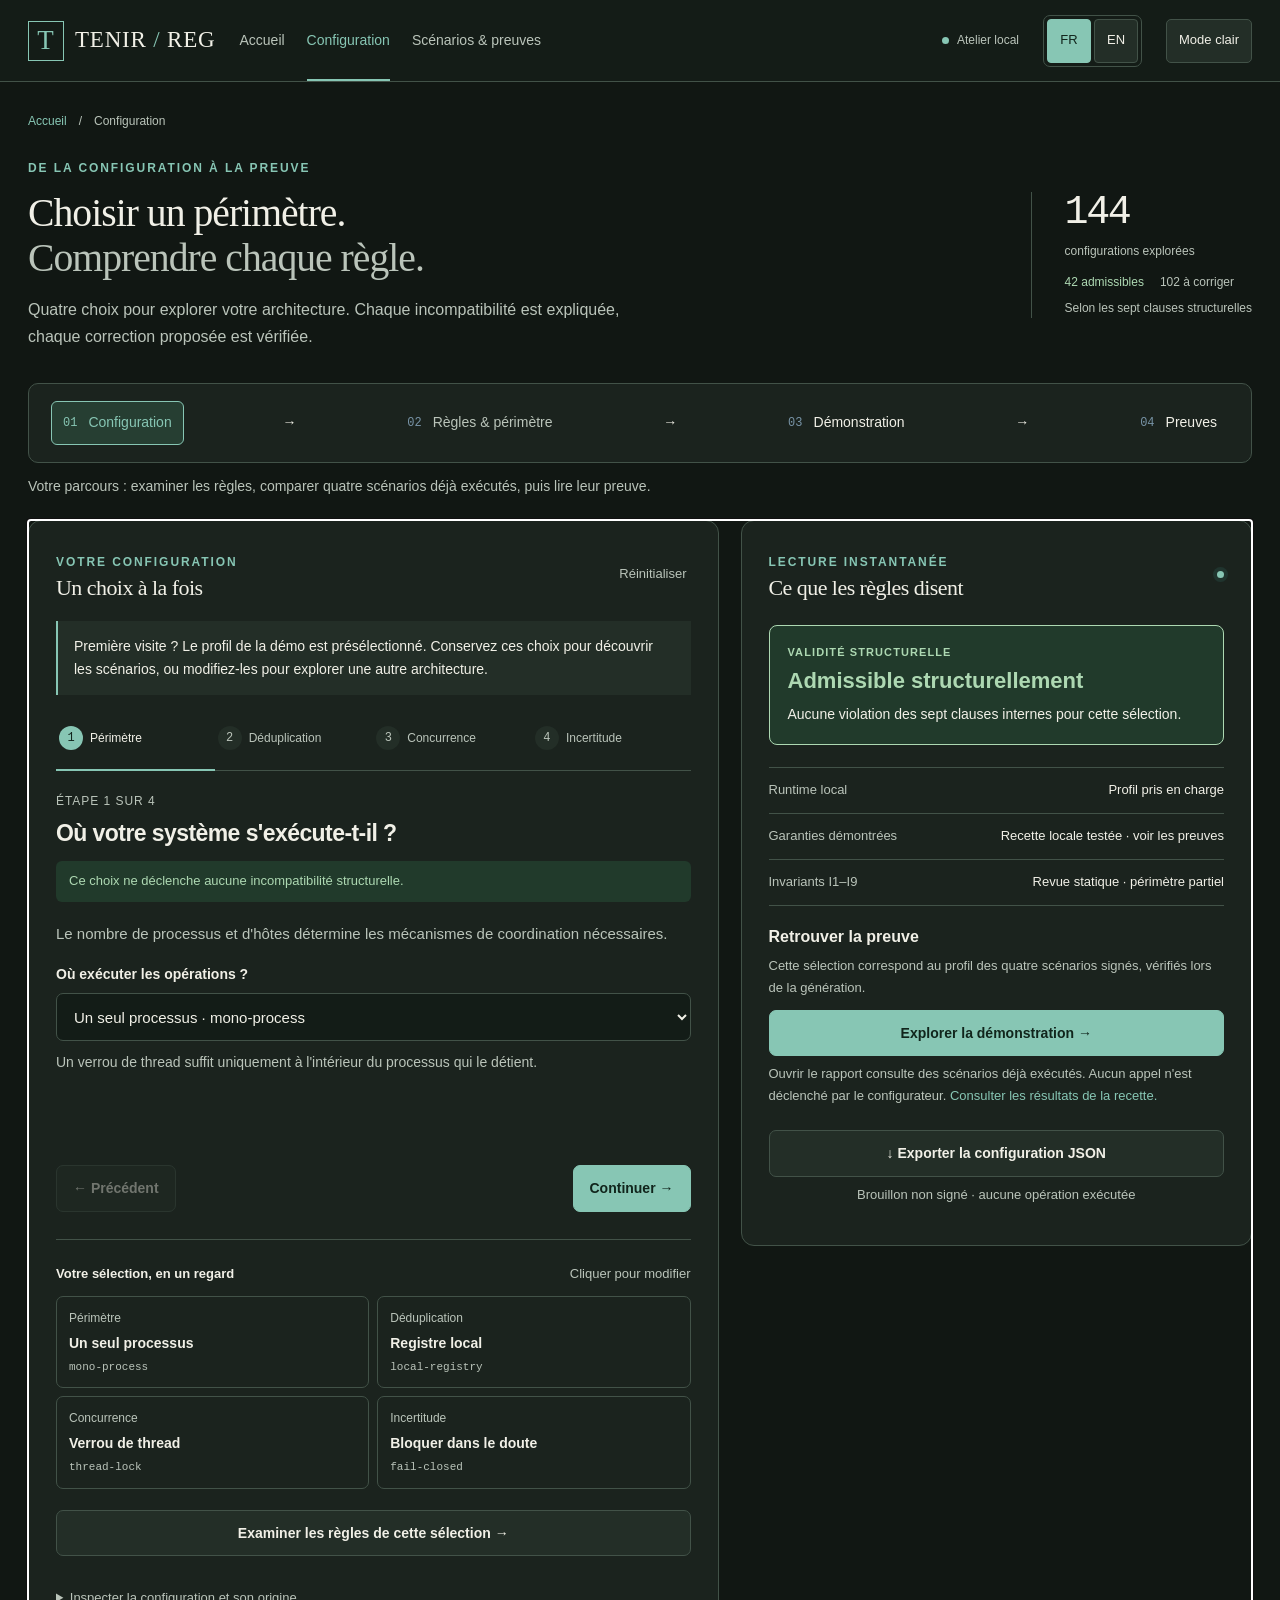
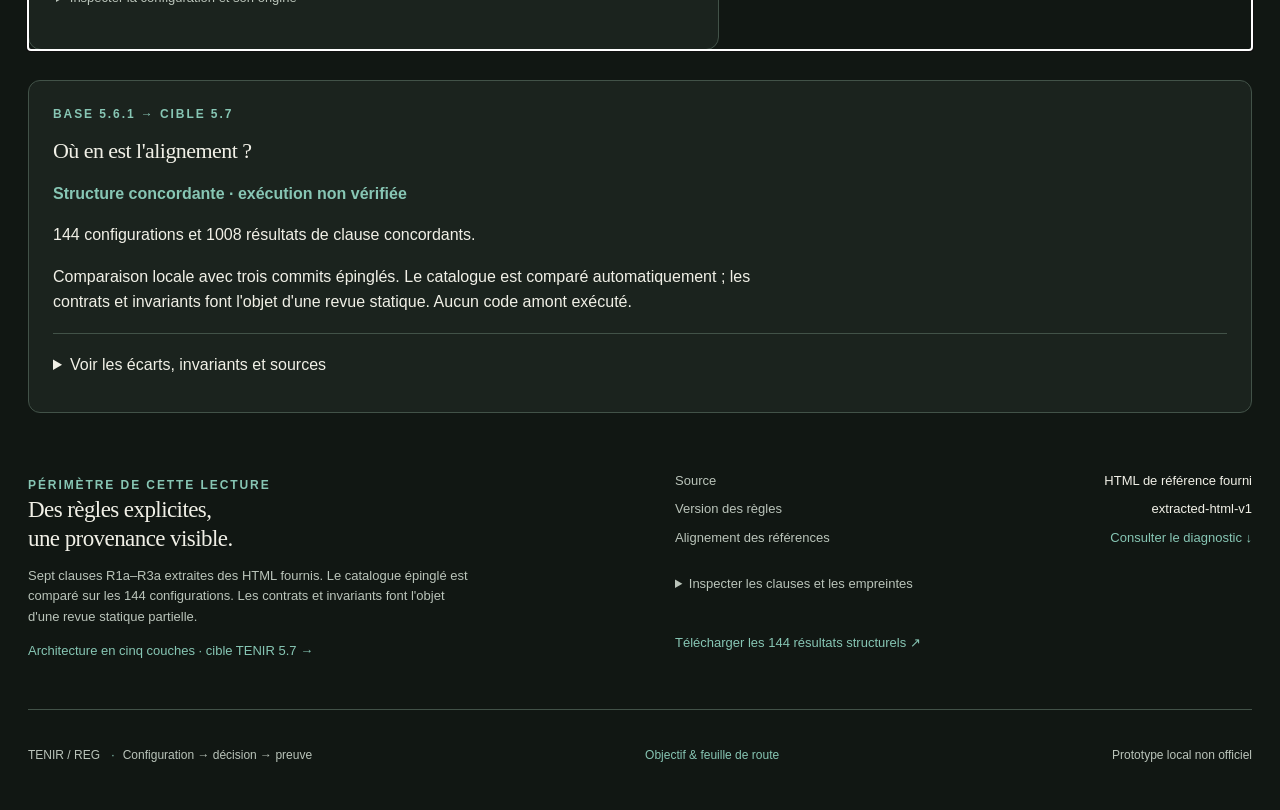
==== commit 1dd9b8fa: "Compare pinned TENIR references and expose scoped alignment" ====
--- a/output/configurator.html
+++ b/output/configurator.html
@@ -56,6 +56,8 @@
 @media(max-width:520px){.intro h1{font-size:32px}.catalogue-stat{display:flex;flex-direction:row;gap:12px;flex-wrap:wrap;min-width:0}.catalogue-stat>strong{font-size:28px}.catalogue-stat>span{margin:0}.catalogue-stat>div{gap:12px}.catalogue-stat small{width:100%}.topbar nav{gap:8px 16px}.topbar nav a{font-size:13px}.journey{display:grid;grid-template-columns:1fr 1fr;gap:6px}.journey>button,.journey>a{padding:9px 8px;font-size:13px}.stepper button{font-size:12px;align-items:center;text-align:center;padding-bottom:12px}.stepper button>.step-label{white-space:normal}.stepper button>span{width:24px;height:24px;font-size:12px}.support-status>div{display:block}.support-status dd{text-align:left;margin-top:4px;max-width:none}.selection-summary{grid-template-columns:1fr}.step-actions{gap:12px;align-items:stretch}.step-actions button{padding:10px 12px}.return-context-bar{padding:14px}.return-context-bar a{width:100%}}
 @media(prefers-reduced-motion:reduce){html{scroll-behavior:auto}*{transition:none!important}}
 .language-switch{display:flex;gap:3px;padding:3px;border:1px solid var(--line);border-radius:7px;flex-shrink:0}.language-switch button{min-height:44px;min-width:44px;border:0;border-radius:4px;padding:6px 10px;color:var(--muted);background:transparent;font-size:13px}.language-switch button[aria-pressed=true]{background:var(--cyan);color:#102f32}
+
+.reference-alignment{margin:30px 0;padding:24px;border:1px solid var(--border);border-radius:12px;background:var(--panel);scroll-margin-top:100px;overflow-wrap:anywhere}.reference-alignment h2{margin:8px 0 12px}.reference-alignment h3{margin:24px 0 12px}.reference-alignment h4{margin:0 0 8px;font:600 16px/1.5 var(--font-body,'Segoe UI',sans-serif)}.reference-alignment p{max-width:85ch}.alignment-status{font-weight:650;color:var(--cyan)}.reference-alignment details{border-top:1px solid var(--border);margin-top:18px;padding-top:8px}.reference-alignment summary{min-height:44px;padding:10px 0;cursor:pointer}.reference-alignment summary:focus-visible,.reference-alignment a:focus-visible{outline:3px solid var(--cyan);outline-offset:3px}.alignment-detail{padding-top:8px}.alignment-item{padding:16px 0;border-bottom:1px solid var(--border)}.alignment-sources{font-size:12px;line-height:1.8}.alignment-sources a{display:inline-block;padding:6px 0}.alignment-pins{padding-left:20px}.alignment-pins li{margin:10px 0}.alignment-pins code{font-size:12px}.reference-alignment pre{max-height:360px;overflow:auto;white-space:pre-wrap}@media(max-width:620px){.reference-alignment{padding:18px}.alignment-pins code{display:block}}
 </style><style id="tenir-theme-style">/* The shared envelope follows the forthcoming TENIR website: framed monogram,
    serif display, quiet teal, ivory and near-black. No external font or asset. */
 :root,:root[data-theme=dark]{color-scheme:dark;--bg:#111713;--panel:#1b231e;--panel-soft:#232e27;--line:#425248;--border:#425248;--text:#f1f0e7;--muted:#bac4ba;--cyan:#87c6b4;--accent:#87c6b4;--accent-text:#11251c;--green:#add8b2;--amber:#e9c487;--red:#edaca4;--violet:#cfbfe5;--topbar:#141c17;--hover:#2a3930;--selected:#263e32;--code:#131c17;--valid-soft:#213a2b;--warn-soft:#3b3020;--error-soft:#3e2926;--accent-soft:#203a2e}
@@ -96,7 +98,7 @@
 <header class="topbar"><a class="brand" href="../index.html" aria-label="TENIR REG, accueil" data-fr-aria-label="TENIR REG, accueil" data-en-aria-label="TENIR REG, home"><span class="brand-mark">T</span><span>TENIR<span class="brand-slash"> / </span>REG</span></a><nav aria-label="Navigation principale" data-fr-aria-label="Navigation principale" data-en-aria-label="Main navigation"><a href="../index.html" data-fr="Accueil" data-en="Home">Accueil</a><a id="header-config-link" class="active" aria-current="page" href="configurator.html" data-fr="Configuration" data-en="Configuration">Configuration</a><a id="header-demo-link" href="report.html"><span id="header-demo-label">Scénarios &amp; preuves</span></a></nav><span class="local-label"><span></span><span data-fr="Atelier local" data-en="Local workspace">Atelier local</span></span><div class="language-switch" id="language-controls" role="group" aria-label="Langue"><button id="language-fr" type="button" lang="fr" aria-pressed="true">FR</button><button id="language-en" type="button" lang="en" aria-pressed="false">EN</button></div><button id="theme-toggle" class="theme-toggle" type="button" aria-label="Passer en mode clair">Mode clair</button></header>
 <main>
 <div class="breadcrumb"><a href="../index.html" data-fr="Accueil" data-en="Home">Accueil</a><span>/</span><span data-fr="Configuration" data-en="Configuration">Configuration</span></div>
-<section class="intro"><div><p class="eyebrow" data-fr="DE LA CONFIGURATION À LA PREUVE" data-en="FROM CONFIGURATION TO EVIDENCE">DE LA CONFIGURATION À LA PREUVE</p><h1><span class="heading-main" data-fr="Choisir un périmètre." data-en="Choose a scope.">Choisir un périmètre.</span><br><span data-fr="Comprendre chaque règle." data-en="Understand every rule.">Comprendre chaque règle.</span></h1><p class="intro-copy" data-fr="Quatre choix pour explorer votre architecture. Chaque incompatibilité est expliquée, chaque correction proposée est vérifiée." data-en="Explore your architecture through four choices. Every incompatibility is explained, every suggested correction is checked.">Quatre choix pour explorer votre architecture. Chaque incompatibilité est expliquée, chaque correction proposée est vérifiée.</p></div><div class="catalogue-stat"><strong>144</strong><span data-fr="configurations explorées" data-en="configurations explored">configurations explorées</span><div><b data-fr="42 admissibles" data-en="42 admissible">42 admissibles</b><span data-fr="102 à corriger" data-en="102 to correct">102 à corriger</span></div><small data-fr="Selon les règles internes extraites" data-en="Based on the extracted internal rules">Selon les règles internes extraites</small></div></section>
+<section class="intro"><div><p class="eyebrow" data-fr="DE LA CONFIGURATION À LA PREUVE" data-en="FROM CONFIGURATION TO EVIDENCE">DE LA CONFIGURATION À LA PREUVE</p><h1><span class="heading-main" data-fr="Choisir un périmètre." data-en="Choose a scope.">Choisir un périmètre.</span><br><span data-fr="Comprendre chaque règle." data-en="Understand every rule.">Comprendre chaque règle.</span></h1><p class="intro-copy" data-fr="Quatre choix pour explorer votre architecture. Chaque incompatibilité est expliquée, chaque correction proposée est vérifiée." data-en="Explore your architecture through four choices. Every incompatibility is explained, every suggested correction is checked.">Quatre choix pour explorer votre architecture. Chaque incompatibilité est expliquée, chaque correction proposée est vérifiée.</p></div><div class="catalogue-stat"><strong>144</strong><span data-fr="configurations explorées" data-en="configurations explored">configurations explorées</span><div><b data-fr="42 admissibles" data-en="42 admissible">42 admissibles</b><span data-fr="102 à corriger" data-en="102 to correct">102 à corriger</span></div><small data-fr="Selon les sept clauses structurelles" data-en="Under the seven structural clauses">Selon les sept clauses structurelles</small></div></section>
 <nav class="journey" aria-label="Parcours produit" data-fr-aria-label="Parcours produit" data-en-aria-label="Product flow"><button id="journey-config" type="button" aria-pressed="true" aria-controls="workspace"><b>01</b><span data-fr="Configuration" data-en="Configuration">Configuration</span></button><span aria-hidden="true">→</span><button id="journey-rules" type="button" aria-pressed="false" aria-controls="rules-scope"><b>02</b><span data-fr="Règles &amp; périmètre" data-en="Rules &amp; scope">Règles &amp; périmètre</span></button><span aria-hidden="true">→</span><a id="journey-demo" aria-disabled="true"><b>03</b><span data-fr="Démonstration" data-en="Demo">Démonstration</span></a><span aria-hidden="true">→</span><a id="journey-evidence" aria-disabled="true"><b>04</b><span data-fr="Preuves" data-en="Evidence">Preuves</span></a></nav>
 <p id="journey-help" class="journey-help"></p>
 <div id="return-context-bar" class="return-context-bar" hidden><a id="return-to-context" class="secondary" hidden></a><p id="return-context-note" class="small muted"></p></div>
@@ -120,7 +122,7 @@
 <div class="validity-box" id="validity-box" role="status" aria-live="polite"><span class="status-label" data-fr="VALIDITÉ STRUCTURELLE" data-en="STRUCTURAL VALIDITY">VALIDITÉ STRUCTURELLE</span><strong id="validity-status" tabindex="-1">Chargement…</strong><p id="validity-explanation"></p></div>
 <ul id="violation-list" class="violation-list" aria-label="Clauses violées" data-fr-aria-label="Clauses violées" data-en-aria-label="Violated clauses"></ul>
 <section id="corrections-section"><div class="corrections-heading"><h3 data-fr="Corrections possibles" data-en="Possible corrections">Corrections possibles</h3><span id="suggestions-count"></span></div><p class="muted small" data-fr="Les propositions changent le moins de champs possible. Votre choix initial reste consultable." data-en="Suggestions change as few fields as possible. Your original choice remains available.">Les propositions changent le moins de champs possible. Votre choix initial reste consultable.</p><div id="suggestions" class="suggestions"></div></section>
-<dl class="support-status"><div><dt data-fr="Runtime local" data-en="Local runtime">Runtime local</dt><dd id="runtime-status"></dd></div><div><dt data-fr="Garanties démontrées" data-en="Demonstrated guarantees">Garanties démontrées</dt><dd id="guarantees-status"></dd></div><div><dt>Invariants I1–I9</dt><dd id="invariants-status" data-fr="Guides reçus · applicabilité non intégrée" data-en="Guides received · applicability not integrated">Guides reçus · applicabilité non intégrée</dd></div></dl>
+<dl class="support-status"><div><dt data-fr="Runtime local" data-en="Local runtime">Runtime local</dt><dd id="runtime-status"></dd></div><div><dt data-fr="Garanties démontrées" data-en="Demonstrated guarantees">Garanties démontrées</dt><dd id="guarantees-status"></dd></div><div><dt>Invariants I1–I9</dt><dd id="invariants-status"><span data-fr="Revue statique · périmètre partiel" data-en="Static review · partial scope">Revue statique · périmètre partiel</span></dd></div></dl>
 <div class="demo-box"><h3 data-fr="Retrouver la preuve" data-en="Find the evidence">Retrouver la preuve</h3><p id="demo-explanation" class="small muted"></p><a class="primary demo-link" id="demo-link" aria-disabled="true" data-fr="Explorer la démonstration →" data-en="Explore the demo →">Explorer la démonstration →</a><div id="local-profile-recovery" hidden><p id="demo-profile-preview" class="small muted"></p><button id="use-local-profile" type="button" class="secondary" data-fr="Utiliser le profil de la démo" data-en="Use the demo profile">Utiliser le profil de la démo</button></div><p class="small muted"><span data-fr="Ouvrir le rapport consulte des scénarios déjà exécutés. Aucun appel n&#x27;est déclenché par le configurateur." data-en="The report shows previously executed scenarios. The configurator does not dispatch any calls.">Ouvrir le rapport consulte des scénarios déjà exécutés. Aucun appel n'est déclenché par le configurateur.</span> <a href="test-results.json" data-fr="Consulter les résultats de la recette." data-en="View the test results.">Consulter les résultats de la recette.</a></p></div>
 <button class="secondary export-button" id="export-config" type="button" data-fr="↓ Exporter la configuration JSON" data-en="↓ Export configuration JSON">↓ Exporter la configuration JSON</button><p class="small muted export-note" data-fr="Brouillon non signé · aucune opération exécutée" data-en="Unsigned draft · no operation executed">Brouillon non signé · aucune opération exécutée</p><p id="export-status" class="small" role="status" aria-live="polite"></p>
 </aside></div>
@@ -128,12 +130,142 @@
 <div class="rules-view-heading"><div><p class="eyebrow" data-fr="02 · RÈGLES &amp; PÉRIMÈTRE" data-en="02 · RULES &amp; SCOPE">02 · RÈGLES &amp; PÉRIMÈTRE</p><h2 id="rules-heading" tabindex="-1" data-fr="Les sept clauses, appliquées à votre sélection." data-en="All seven clauses, applied to your selection.">Les sept clauses, appliquées à votre sélection.</h2><p class="muted small" data-fr="Chaque statut vient de l&#x27;évaluateur structurel. Une clause non applicable n&#x27;est pas comptée comme une règle satisfaite." data-en="Every status comes from the structural evaluator. An inapplicable clause is not counted as satisfied.">Chaque statut vient de l'évaluateur structurel. Une clause non applicable n'est pas comptée comme une règle satisfaite.</p></div><button id="back-to-config" class="secondary" type="button" data-fr="← Modifier la configuration" data-en="← Edit configuration">← Modifier la configuration</button></div>
 <section id="rules-next" class="rules-next" aria-labelledby="rules-next-title"><div><h3 id="rules-next-title"></h3><p id="rules-next-copy"></p></div><div class="rules-next-actions"><a id="rules-demo-link" class="primary" hidden data-fr="Comparer les quatre scénarios →" data-en="Compare the four scenarios →">Comparer les quatre scénarios →</a><button id="rules-fix" class="primary" type="button" hidden data-fr="Corriger le premier champ concerné →" data-en="Fix the first affected field →">Corriger le premier champ concerné →</button><button id="rules-use-local" class="secondary" type="button" hidden data-fr="Utiliser le profil de la démo" data-en="Use the demo profile">Utiliser le profil de la démo</button></div></section>
 <div class="rules-layout"><section class="panel rules-catalogue" aria-labelledby="rules-results-heading"><h3 id="rules-results-heading" data-fr="Résultats clause par clause" data-en="Clause-by-clause results">Résultats clause par clause</h3><p id="rules-summary" class="rules-summary" role="status" aria-live="polite"></p><div class="rules-legend"><span class="rule-status" data-rule-status="SATISFIED" data-fr="Satisfaite" data-en="Satisfied">Satisfaite</span><span class="rule-status" data-rule-status="VIOLATED" data-fr="Violée" data-en="Violated">Violée</span><span class="rule-status" data-rule-status="NOT_APPLICABLE" data-fr="Non applicable" data-en="Not applicable">Non applicable</span></div><div id="rule-results" class="rule-results"></div></section>
-<aside class="panel scope-panel" aria-labelledby="scope-heading"><p class="eyebrow" data-fr="PÉRIMÈTRE COURANT" data-en="CURRENT SCOPE">PÉRIMÈTRE COURANT</p><h3 id="scope-heading" data-fr="Votre architecture sélectionnée" data-en="Your selected architecture">Votre architecture sélectionnée</h3><div id="scope-config-summary" class="selection-summary"></div><p id="scope-description" class="muted small"></p><dl class="support-status"><div><dt data-fr="Admissibilité" data-en="Admissibility">Admissibilité</dt><dd id="scope-validity"></dd></div><div><dt data-fr="Runtime local" data-en="Local runtime">Runtime local</dt><dd id="scope-runtime"></dd></div><div><dt>Invariants I1–I9</dt><dd data-fr="Guides reçus · applicabilité non intégrée" data-en="Guides received · applicability not integrated">Guides reçus · applicabilité non intégrée</dd></div></dl><p class="small muted" data-fr="Cliquez sur un champ pour revenir directement au choix correspondant. Votre sélection et votre configuration avant correction sont conservées." data-en="Click a field to return directly to its control. Your current selection and pre-correction configuration are preserved.">Cliquez sur un champ pour revenir directement au choix correspondant. Votre sélection et votre configuration avant correction sont conservées.</p><p class="small muted" data-fr="Les règles contrôlent les relations entre périmètre, déduplication et concurrence. L&#x27;axe UNCERTAINTY ne modifie pas ces sept clauses. La conformité au catalogue officiel reste non évaluée." data-en="The rules check relationships between scope, deduplication and concurrency. UNCERTAINTY does not change these seven clauses. Official catalogue compliance remains unevaluated.">Les règles contrôlent les relations entre périmètre, déduplication et concurrence. L'axe UNCERTAINTY ne modifie pas ces sept clauses. La conformité au catalogue officiel reste non évaluée.</p></aside></div>
+<aside class="panel scope-panel" aria-labelledby="scope-heading"><p class="eyebrow" data-fr="PÉRIMÈTRE COURANT" data-en="CURRENT SCOPE">PÉRIMÈTRE COURANT</p><h3 id="scope-heading" data-fr="Votre architecture sélectionnée" data-en="Your selected architecture">Votre architecture sélectionnée</h3><div id="scope-config-summary" class="selection-summary"></div><p id="scope-description" class="muted small"></p><dl class="support-status"><div><dt data-fr="Admissibilité" data-en="Admissibility">Admissibilité</dt><dd id="scope-validity"></dd></div><div><dt data-fr="Runtime local" data-en="Local runtime">Runtime local</dt><dd id="scope-runtime"></dd></div><div><dt>Invariants I1–I9</dt><dd id="scope-invariants-status"><span data-fr="Revue statique · périmètre partiel" data-en="Static review · partial scope">Revue statique · périmètre partiel</span></dd></div></dl><p class="small muted" data-fr="Cliquez sur un champ pour revenir directement au choix correspondant. Votre sélection et votre configuration avant correction sont conservées." data-en="Click a field to return directly to its control. Your current selection and pre-correction configuration are preserved.">Cliquez sur un champ pour revenir directement au choix correspondant. Votre sélection et votre configuration avant correction sont conservées.</p><p class="small muted" data-fr="Les règles contrôlent les relations entre périmètre, déduplication et concurrence. L&#x27;axe UNCERTAINTY ne modifie pas ces sept clauses. Le diagnostic ci-dessous compare le catalogue épinglé ; la compatibilité d&#x27;exécution reste non vérifiée." data-en="The rules check relationships between scope, deduplication and concurrency. UNCERTAINTY does not change these seven clauses. The diagnostic below compares the pinned catalogue; execution compatibility remains unverified.">Les règles contrôlent les relations entre périmètre, déduplication et concurrence. L'axe UNCERTAINTY ne modifie pas ces sept clauses. Le diagnostic ci-dessous compare le catalogue épinglé ; la compatibilité d'exécution reste non vérifiée.</p></aside></div>
 </section>
-<section class="provenance-panel"><div><span class="eyebrow" data-fr="PÉRIMÈTRE DE CETTE LECTURE" data-en="SCOPE OF THIS ASSESSMENT">PÉRIMÈTRE DE CETTE LECTURE</span><h2><span data-fr="Des règles explicites," data-en="Explicit rules,">Des règles explicites,</span><br><span data-fr="une provenance visible." data-en="visible provenance.">une provenance visible.</span></h2><p data-fr="Sept clauses R1a–R3a extraites des HTML fournis. Les guides et dépôts de référence ont été consultés ; leur mapping complet n&#x27;est pas intégré." data-en="Seven R1a–R3a clauses extracted from the supplied HTML. The reference guides and repositories were inspected; their complete mapping is not integrated.">Sept clauses R1a–R3a extraites des HTML fournis. Les guides et dépôts de référence ont été consultés ; leur mapping complet n'est pas intégré.</p><p><a href="../index.html" data-fr="Architecture en cinq couches · cible TENIR 5.7 →" data-en="Five-layer architecture · TENIR 5.7 target →">Architecture en cinq couches · cible TENIR 5.7 →</a></p></div><div><dl><div><dt data-fr="Source" data-en="Source">Source</dt><dd data-fr="HTML de référence fourni" data-en="Supplied reference HTML">HTML de référence fourni</dd></div><div><dt data-fr="Version des règles" data-en="Rules version">Version des règles</dt><dd id="rules-version"></dd></div><div><dt data-fr="Conformité au catalogue externe" data-en="External catalogue compliance">Conformité au catalogue externe</dt><dd data-fr="Non évaluée" data-en="Not evaluated">Non évaluée</dd></div></dl><details><summary data-fr="Inspecter les clauses et les empreintes" data-en="Inspect clauses and hashes">Inspecter les clauses et les empreintes</summary><pre id="provenance-detail"></pre><ul id="rules-list"></ul></details><a href="configuration-catalogue.json" data-fr="Télécharger les 144 résultats structurels ↗" data-en="Download all 144 structural results ↗">Télécharger les 144 résultats structurels ↗</a></div></section>
+<section id="reference-alignment" class="reference-alignment" aria-labelledby="alignment-heading" data-structural-status="STRUCTURAL_MATCH" data-execution-compatibility="NOT_VERIFIED" data-full-conformance="NOT_DEMONSTRATED">
+<p class="eyebrow" data-fr="BASE 5.6.1 → CIBLE 5.7" data-en="5.6.1 BASE → 5.7 TARGET">BASE 5.6.1 → CIBLE 5.7</p>
+<h2 id="alignment-heading" data-fr="Où en est l&#x27;alignement ?" data-en="Where does alignment stand?">Où en est l&#x27;alignement ?</h2>
+<p class="alignment-status"><span data-fr="Structure concordante · exécution non vérifiée" data-en="Matching structure · execution unverified">Structure concordante · exécution non vérifiée</span></p>
+<p data-fr="144 configurations et 1008 résultats de clause concordants." data-en="144 configurations and 1008 matching clause outcomes.">144 configurations et 1008 résultats de clause concordants.</p>
+<p data-fr="Comparaison locale avec trois commits épinglés. Le catalogue est comparé automatiquement ; les contrats et invariants font l&#x27;objet d&#x27;une revue statique. Aucun code amont exécuté." data-en="Local comparison against three pinned commits. The catalogue is compared automatically; contracts and invariants receive static source review. No upstream code executed.">Comparaison locale avec trois commits épinglés. Le catalogue est comparé automatiquement ; les contrats et invariants font l&#x27;objet d&#x27;une revue statique. Aucun code amont exécuté.</p>
+<details><summary><span data-fr="Voir les écarts, invariants et sources" data-en="Inspect differences, invariants and sources">Voir les écarts, invariants et sources</span></summary>
+<div class="alignment-detail">
+<h3 data-fr="Contrats d&#x27;exécution : adaptations nécessaires" data-en="Execution contracts: adaptations required">Contrats d&#x27;exécution : adaptations nécessaires</h3>
+<p data-fr="Les preuves locales conservent leur sens actuel. La concordance du catalogue ne valide ni le runtime de référence ni la conformité S1." data-en="Local evidence retains its current meaning. Catalogue agreement validates neither the reference runtime nor S1 conformance.">Les preuves locales conservent leur sens actuel. La concordance du catalogue ne valide ni le runtime de référence ni la conformité S1.</p>
+<article class="alignment-item">
+<h4 data-fr="Version et portée d&#x27;autorité" data-en="Version and authority scope">Version et portée d&#x27;autorité</h4>
+<p data-fr="La base de référence déclare 5.6.1, une version de schéma 1.2 et une extension profile-bound. Le prototype conserve ses versions et contrats de démonstration ; l&#x27;annonce de promotion en 5.7 ne valide pas son exécution avec cette base." data-en="The reference declares platform 5.6.1, schema 1.2 and a profile-bound extension. The prototype retains its own demonstration versions and contracts; planned promotion to 5.7 does not validate execution compatibility.">La base de référence déclare 5.6.1, une version de schéma 1.2 et une extension profile-bound. Le prototype conserve ses versions et contrats de démonstration ; l&#x27;annonce de promotion en 5.7 ne valide pas son exécution avec cette base.</p>
+<p class="alignment-sources"><a href="https://github.com/skiredj-prog/tenir_governance/blob/41fae550c1e0a3632e2bde473db6d31b450d4269/pyproject.toml#L5-L10">pyproject.toml:L5 ↗</a> · <a href="https://github.com/skiredj-prog/tenir_governance/blob/41fae550c1e0a3632e2bde473db6d31b450d4269/tenir_governance/_profile_meta.py#L25-L46">tenir_governance/_profile_meta.py:L25 ↗</a></p>
+</article>
+<article class="alignment-item">
+<h4 data-fr="Observation et entrées de l&#x27;évaluateur" data-en="Observation and evaluator inputs">Observation et entrées de l&#x27;évaluateur</h4>
+<p data-fr="Le noyau de référence évalue un score et une géométrie, ou un objet runtime TENIR 1.2 ; la composition ajoute des entrées épistémiques et des gardes. La démo valide une enveloppe Ed25519/TTL et le budget. Les états VERIFIED/HYPOTHESIS_WEAKENED ne sont pas des alias validés de tau_integrity ou epistemic.status." data-en="The reference kernel evaluates a score and geometry, or a TENIR 1.2 runtime object; composition adds epistemic inputs and guards. The demo validates an Ed25519/TTL envelope and budget. VERIFIED/HYPOTHESIS_WEAKENED are not validated aliases of tau_integrity or epistemic.status.">Le noyau de référence évalue un score et une géométrie, ou un objet runtime TENIR 1.2 ; la composition ajoute des entrées épistémiques et des gardes. La démo valide une enveloppe Ed25519/TTL et le budget. Les états VERIFIED/HYPOTHESIS_WEAKENED ne sont pas des alias validés de tau_integrity ou epistemic.status.</p>
+<p class="alignment-sources"><a href="https://github.com/skiredj-prog/tenir_governance/blob/41fae550c1e0a3632e2bde473db6d31b450d4269/tenir_kernel/kernel.py#L49-L60">tenir_kernel/kernel.py:L49 ↗</a> · <a href="https://github.com/skiredj-prog/tenir_governance/blob/41fae550c1e0a3632e2bde473db6d31b450d4269/tenir_kernel/kernel.py#L145-L187">tenir_kernel/kernel.py:L145 ↗</a> · <a href="https://github.com/skiredj-prog/tenir_governance/blob/41fae550c1e0a3632e2bde473db6d31b450d4269/tenir_kernel/schemas/tenir_1_2.schema.json#L70-L138">tenir_kernel/schemas/tenir_1_2.schema.json:L70 ↗</a> · <a href="https://github.com/skiredj-prog/tenir_governance/blob/41fae550c1e0a3632e2bde473db6d31b450d4269/tenir_governance/composition/governor.py#L228-L247">tenir_governance/composition/governor.py:L228 ↗</a></p>
+</article>
+<article class="alignment-item">
+<h4 data-fr="Verdicts et composition" data-en="Verdicts and composition">Verdicts et composition</h4>
+<p data-fr="La séparation entre décision et résultat existe dans les deux périmètres. La démo n&#x27;exécute ni le scoring, ni la composition à deux noyaux, ni FLAG ou les postures canoniques. Les libellés communs ne prouvent pas une décision équivalente." data-en="Both scopes separate decision from outcome. The demo executes neither scoring nor dual-kernel composition, FLAG, or canonical postures. Shared labels do not establish equivalent decisions.">La séparation entre décision et résultat existe dans les deux périmètres. La démo n&#x27;exécute ni le scoring, ni la composition à deux noyaux, ni FLAG ou les postures canoniques. Les libellés communs ne prouvent pas une décision équivalente.</p>
+<p class="alignment-sources"><a href="https://github.com/skiredj-prog/tenir_governance/blob/41fae550c1e0a3632e2bde473db6d31b450d4269/tenir_governance/composition/decisions.py#L23-L44">tenir_governance/composition/decisions.py:L23 ↗</a> · <a href="https://github.com/skiredj-prog/tenir_governance/blob/41fae550c1e0a3632e2bde473db6d31b450d4269/tenir_governance/composition/lattice.py#L46-L126">tenir_governance/composition/lattice.py:L46 ↗</a> · <a href="https://github.com/skiredj-prog/tenir_governance/blob/41fae550c1e0a3632e2bde473db6d31b450d4269/tenir_governance/composition/schema_adapter.py#L46-L62">tenir_governance/composition/schema_adapter.py:L46 ↗</a></p>
+</article>
+<article class="alignment-item">
+<h4 data-fr="Identité, états et reprise" data-en="Identity, states and recovery">Identité, états et reprise</h4>
+<p data-fr="La référence distingue passage, identité idempotente, états durables et transitions autorisées, avec UNKNOWN réconciliable. La démo rejoue une opération existante en mémoire et rejette les conflits de payload ; elle ne fournit ni FAILED, ni résolution de HOLD/UNKNOWN, ni reprise après redémarrage." data-en="The reference distinguishes passage, idempotent identity, durable states and legal transitions, with reconcilable UNKNOWN. The demo replays existing in-memory operations and rejects payload conflicts; it provides neither FAILED, HOLD/UNKNOWN resolution, nor restart recovery.">La référence distingue passage, identité idempotente, états durables et transitions autorisées, avec UNKNOWN réconciliable. La démo rejoue une opération existante en mémoire et rejette les conflits de payload ; elle ne fournit ni FAILED, ni résolution de HOLD/UNKNOWN, ni reprise après redémarrage.</p>
+<p class="alignment-sources"><a href="https://github.com/skiredj-prog/tenir_governance/blob/41fae550c1e0a3632e2bde473db6d31b450d4269/tenir_governance/objects/passage.py#L31-L68">tenir_governance/objects/passage.py:L31 ↗</a> · <a href="https://github.com/skiredj-prog/tenir_governance/blob/41fae550c1e0a3632e2bde473db6d31b450d4269/tenir_governance/operations/registry.py#L72-L121">tenir_governance/operations/registry.py:L72 ↗</a> · <a href="https://github.com/skiredj-prog/tenir_governance/blob/41fae550c1e0a3632e2bde473db6d31b450d4269/tenir_governance/operations/registry.py#L196-L248">tenir_governance/operations/registry.py:L196 ↗</a></p>
+</article>
+<article class="alignment-item">
+<h4 data-fr="Phases de réservation et de consommation" data-en="Reservation and consumption phases">Phases de réservation et de consommation</h4>
+<p data-fr="Le plafond est une préoccupation commune, mais les valeurs consommé/réservé ne décrivent pas les mêmes phases. Dans la référence, le montant est consommé au dispatch avant l&#x27;appel fournisseur ; la démo attend CONFIRMED. Une comparaison de compteurs doit conserver cette différence, notamment pour UNKNOWN et HOLD." data-en="The ceiling is a shared concern, but consumed/reserved describe different phases. The reference commits at dispatch before the provider call; the demo waits for CONFIRMED. Counter comparisons must retain this difference, especially for UNKNOWN and HOLD.">Le plafond est une préoccupation commune, mais les valeurs consommé/réservé ne décrivent pas les mêmes phases. Dans la référence, le montant est consommé au dispatch avant l&#x27;appel fournisseur ; la démo attend CONFIRMED. Une comparaison de compteurs doit conserver cette différence, notamment pour UNKNOWN et HOLD.</p>
+<p class="alignment-sources"><a href="https://github.com/skiredj-prog/tenir_governance/blob/41fae550c1e0a3632e2bde473db6d31b450d4269/tenir_governance/composition/governor.py#L485-L557">tenir_governance/composition/governor.py:L485 ↗</a> · <a href="https://github.com/skiredj-prog/tenir_governance/blob/41fae550c1e0a3632e2bde473db6d31b450d4269/tenir_governance/composition/governor.py#L827-L855">tenir_governance/composition/governor.py:L827 ↗</a> · <a href="https://github.com/skiredj-prog/tenir_governance/blob/41fae550c1e0a3632e2bde473db6d31b450d4269/tenir_governance/composition/governor.py#L1130-L1207">tenir_governance/composition/governor.py:L1130 ↗</a></p>
+</article>
+<article class="alignment-item">
+<h4 data-fr="Contrat fournisseur et incertitude" data-en="Provider contract and uncertainty">Contrat fournisseur et incertitude</h4>
+<p data-fr="La démo conserve correctement l&#x27;incertitude après une exception simulée, mais n&#x27;implémente pas le protocole fournisseur de référence ni ses issues FAILED/PENDING, le rapprochement, les références fournisseur ou les dépendances à son idempotence externe." data-en="The demo preserves uncertainty after a simulated exception but does not implement the reference provider protocol, FAILED/PENDING outcomes, reconciliation, provider references, or external-idempotency dependencies.">La démo conserve correctement l&#x27;incertitude après une exception simulée, mais n&#x27;implémente pas le protocole fournisseur de référence ni ses issues FAILED/PENDING, le rapprochement, les références fournisseur ou les dépendances à son idempotence externe.</p>
+<p class="alignment-sources"><a href="https://github.com/skiredj-prog/tenir_governance/blob/41fae550c1e0a3632e2bde473db6d31b450d4269/tenir_governance/operations/provider.py#L39-L145">tenir_governance/operations/provider.py:L39 ↗</a> · <a href="https://github.com/skiredj-prog/tenir_governance/blob/41fae550c1e0a3632e2bde473db6d31b450d4269/tenir_governance/composition/governor.py#L908-L1034">tenir_governance/composition/governor.py:L908 ↗</a> · <a href="https://github.com/skiredj-prog/tenir_governance/blob/41fae550c1e0a3632e2bde473db6d31b450d4269/tenir_governance/composition/governor.py#L1036-L1080">tenir_governance/composition/governor.py:L1036 ↗</a></p>
+</article>
+<article class="alignment-item">
+<h4 data-fr="Preuve, chaînage et export canonique" data-en="Evidence, chaining and canonical export">Preuve, chaînage et export canonique</h4>
+<p data-fr="Le ledger composé inspecté utilise un hash SHA-256 de JSON trié et compact ; il n&#x27;est pas l&#x27;enveloppe Ed25519/RFC8785 de la démo. Le schéma canonique exige un contexte explicite que le record local ne contient pas. Aucun format n&#x27;est déclaré équivalent ou supérieur à l&#x27;autre ; un adaptateur doit être conçu puis validé séparément." data-en="The inspected composition ledger hashes sorted compact JSON with SHA-256; it is not the demo&#x27;s Ed25519/RFC8785 envelope. Canonical schema export requires explicit context absent from the local record. Neither format is declared equivalent or superior; an adapter must be designed and validated separately.">Le ledger composé inspecté utilise un hash SHA-256 de JSON trié et compact ; il n&#x27;est pas l&#x27;enveloppe Ed25519/RFC8785 de la démo. Le schéma canonique exige un contexte explicite que le record local ne contient pas. Aucun format n&#x27;est déclaré équivalent ou supérieur à l&#x27;autre ; un adaptateur doit être conçu puis validé séparément.</p>
+<p class="alignment-sources"><a href="https://github.com/skiredj-prog/tenir_governance/blob/41fae550c1e0a3632e2bde473db6d31b450d4269/tenir_governance/composition/lattice.py#L131-L145">tenir_governance/composition/lattice.py:L131 ↗</a> · <a href="https://github.com/skiredj-prog/tenir_governance/blob/41fae550c1e0a3632e2bde473db6d31b450d4269/tenir_governance/composition/lattice.py#L163-L223">tenir_governance/composition/lattice.py:L163 ↗</a> · <a href="https://github.com/skiredj-prog/tenir_governance/blob/41fae550c1e0a3632e2bde473db6d31b450d4269/tenir_governance/composition/schema_adapter.py#L71-L88">tenir_governance/composition/schema_adapter.py:L71 ↗</a> · <a href="https://github.com/skiredj-prog/tenir_governance/blob/41fae550c1e0a3632e2bde473db6d31b450d4269/tenir_governance/composition/schema_adapter.py#L133-L169">tenir_governance/composition/schema_adapter.py:L133 ↗</a> · <a href="https://github.com/skiredj-prog/tenir_governance/blob/41fae550c1e0a3632e2bde473db6d31b450d4269/tenir_kernel/schemas/tenir_1_2.schema.json#L6-L27">tenir_kernel/schemas/tenir_1_2.schema.json:L6 ↗</a></p>
+</article>
+<details><summary><span data-fr="Lire les neuf invariants" data-en="Read the nine invariants">Lire les neuf invariants</span></summary>
+<p data-fr="Les tests cités vérifient le prototype. Ils n&#x27;exécutent pas les gardes de référence." data-en="Cited tests check the prototype. They do not execute reference guards.">Les tests cités vérifient le prototype. Ils n&#x27;exécutent pas les gardes de référence.</p>
+<article class="alignment-item"><h4>I1 · <span data-fr="Effet au plus une fois, sous hypothèses" data-en="At-most-once effect — conditional property in the manuscript">Effet au plus une fois, sous hypothèses</span></h4><p><span data-fr="Sous-ensemble local" data-en="Local subset">Sous-ensemble local</span></p>
+<p data-fr="Le registre en mémoire empêche un deuxième appel simulé pour le même operation_id et le même request_hash, y compris pendant DISPATCHING et après UNKNOWN. Il ne représente pas l&#x27;équivalence d&#x27;effets entre identifiants distincts, la survie au crash ni les hypothèses du théorème conditionnel." data-en="The in-memory registry prevents a second simulated call for the same operation_id and request_hash, including during DISPATCHING and after UNKNOWN. It does not represent effect equivalence across different identifiers, crash survival, or the conditional theorem&#x27;s assumptions.">Le registre en mémoire empêche un deuxième appel simulé pour le même operation_id et le même request_hash, y compris pendant DISPATCHING et après UNKNOWN. Il ne représente pas l&#x27;équivalence d&#x27;effets entre identifiants distincts, la survie au crash ni les hypothèses du théorème conditionnel.</p>
+<p class="alignment-sources"><a href="https://github.com/skiredj-prog/tenir_governance/blob/41fae550c1e0a3632e2bde473db6d31b450d4269/docs/manuscript.md#L149-L161">docs/manuscript.md:L149 ↗</a></p>
+<p><span data-fr="Tests locaux : " data-en="Local tests: ">Tests locaux : </span><code>T05, T07</code></p>
+</article>
+<article class="alignment-item"><h4>I2 · <span data-fr="Définition à préciser dans ce périmètre" data-en="Not identified in the inspected pinned-runtime guard subset">Définition à préciser dans ce périmètre</span></h4><p><span data-fr="Non évalué dans cette revue" data-en="Not assessed in this review">Non évalué dans cette revue</span></p>
+<p data-fr="Le sous-ensemble inspecté nomme I3, I4, I6, I7, I8 et I9, mais ne donne pas de définition opérationnelle de I2. Cela ne démontre pas son absence de toutes les références doctrinales. Aucun label ni test d&#x27;équivalence n&#x27;est inventé." data-en="The inspected subset names I3, I4, I6, I7, I8 and I9 but supplies no operational definition of I2. This does not establish its absence from every doctrinal reference. No label or equivalence test is invented.">Le sous-ensemble inspecté nomme I3, I4, I6, I7, I8 et I9, mais ne donne pas de définition opérationnelle de I2. Cela ne démontre pas son absence de toutes les références doctrinales. Aucun label ni test d&#x27;équivalence n&#x27;est inventé.</p>
+<p class="alignment-sources"><a href="https://github.com/skiredj-prog/tenir_governance/blob/41fae550c1e0a3632e2bde473db6d31b450d4269/tenir_governance/membrane/__init__.py#L208-L276">tenir_governance/membrane/__init__.py:L208 ↗</a></p>
+</article>
+<article class="alignment-item"><h4>I3 · <span data-fr="Terminalité d&#x27;une tentative" data-en="Attempt terminality">Terminalité d&#x27;une tentative</span></h4><p><span data-fr="Sous-ensemble local" data-en="Local subset">Sous-ensemble local</span></p>
+<p data-fr="Une opération déjà connue est rejouée sans nouvel envoi ; un payload différent sous le même identifiant provoque Conflict. Le prototype n&#x27;implémente pas Passage.is_terminal ni les transitions durables CONFIRMED/FAILED de la référence." data-en="A known operation is replayed without another dispatch; a different payload under the same identifier raises Conflict. The prototype does not implement Passage.is_terminal or the reference&#x27;s durable CONFIRMED/FAILED transitions.">Une opération déjà connue est rejouée sans nouvel envoi ; un payload différent sous le même identifiant provoque Conflict. Le prototype n&#x27;implémente pas Passage.is_terminal ni les transitions durables CONFIRMED/FAILED de la référence.</p>
+<p class="alignment-sources"><a href="https://github.com/skiredj-prog/tenir_governance/blob/41fae550c1e0a3632e2bde473db6d31b450d4269/tenir_governance/membrane/__init__.py#L216-L222">tenir_governance/membrane/__init__.py:L216 ↗</a></p>
+<p><span data-fr="Tests locaux : " data-en="Local tests: ">Tests locaux : </span><code>T05, T07</code></p>
+</article>
+<article class="alignment-item"><h4>I4 · <span data-fr="Effets par dispatch autorisé" data-en="Only dispatch produces effects — dispatchability guard">Effets par dispatch autorisé</span></h4><p><span data-fr="Sous-ensemble local" data-en="Local subset">Sous-ensemble local</span></p>
+<p data-fr="Le simulateur est appelé seulement après PASS et réservation ; les veto et attentes ne l&#x27;appellent pas. Ces tests observent le journal simulé, sans établir des effets externes ni reprendre le garde de dispatchabilité du Passage." data-en="The simulator is called only after PASS and reservation; vetoes and holds do not call it. These tests observe the simulated journal without establishing external effects or implementing Passage&#x27;s dispatchability guard.">Le simulateur est appelé seulement après PASS et réservation ; les veto et attentes ne l&#x27;appellent pas. Ces tests observent le journal simulé, sans établir des effets externes ni reprendre le garde de dispatchabilité du Passage.</p>
+<p class="alignment-sources"><a href="https://github.com/skiredj-prog/tenir_governance/blob/41fae550c1e0a3632e2bde473db6d31b450d4269/tenir_governance/membrane/__init__.py#L224-L230">tenir_governance/membrane/__init__.py:L224 ↗</a></p>
+<p><span data-fr="Tests locaux : " data-en="Local tests: ">Tests locaux : </span><code>T03, T04, T07</code></p>
+</article>
+<article class="alignment-item"><h4>I5 · <span data-fr="Définition à préciser dans ce périmètre" data-en="Not identified in the inspected pinned-runtime guard subset">Définition à préciser dans ce périmètre</span></h4><p><span data-fr="Non évalué dans cette revue" data-en="Not assessed in this review">Non évalué dans cette revue</span></p>
+<p data-fr="Aucune définition de I5 n&#x27;a été trouvée dans les contrats ciblés de ce relevé. Le mapping doctrinal reste ouvert ; aucune conformité n&#x27;est déduite du seul chaînage ou de la signature des preuves." data-en="No I5 definition was found in the targeted contracts of this audit. Doctrinal mapping remains open; chaining or signing records alone does not establish conformance.">Aucune définition de I5 n&#x27;a été trouvée dans les contrats ciblés de ce relevé. Le mapping doctrinal reste ouvert ; aucune conformité n&#x27;est déduite du seul chaînage ou de la signature des preuves.</p>
+<p class="alignment-sources"><a href="https://github.com/skiredj-prog/tenir_governance/blob/41fae550c1e0a3632e2bde473db6d31b450d4269/tenir_governance/membrane/__init__.py#L208-L276">tenir_governance/membrane/__init__.py:L208 ↗</a></p>
+</article>
+<article class="alignment-item"><h4>I6 · <span data-fr="Admission sous quarantaine" data-en="No admission under quarantine">Admission sous quarantaine</span></h4><p><span data-fr="Non implémenté" data-en="Not implemented">Non implémenté</span></p>
+<p data-fr="Le moteur local n&#x27;a pas d&#x27;état QUARANTINE_LOCK, de garde global d&#x27;admission/dispatch ni de procédure de sortie autorisée. HOLD et UNKNOWN ne sont pas des substituts à ce mécanisme." data-en="The local engine has no QUARANTINE_LOCK state, global admission/dispatch guard, or authorized exit procedure. HOLD and UNKNOWN do not substitute for that mechanism.">Le moteur local n&#x27;a pas d&#x27;état QUARANTINE_LOCK, de garde global d&#x27;admission/dispatch ni de procédure de sortie autorisée. HOLD et UNKNOWN ne sont pas des substituts à ce mécanisme.</p>
+<p class="alignment-sources"><a href="https://github.com/skiredj-prog/tenir_governance/blob/41fae550c1e0a3632e2bde473db6d31b450d4269/tenir_governance/membrane/__init__.py#L208-L214">tenir_governance/membrane/__init__.py:L208 ↗</a></p>
+</article>
+<article class="alignment-item"><h4>I7 · <span data-fr="Intégrité de délégation" data-en="Delegation integrity">Intégrité de délégation</span></h4><p><span data-fr="Non implémenté" data-en="Not implemented">Non implémenté</span></p>
+<p data-fr="Aucun objet Agent/Delegation, registre d&#x27;agents ou contrôle can_delegate_to n&#x27;est utilisé par ce prototype. L&#x27;absence de délégation dans ses scénarios ne démontre pas ce garde." data-en="No Agent/Delegation object, agent registry, or can_delegate_to check is used by this prototype. Delegation being absent from its scenarios does not demonstrate that guard.">Aucun objet Agent/Delegation, registre d&#x27;agents ou contrôle can_delegate_to n&#x27;est utilisé par ce prototype. L&#x27;absence de délégation dans ses scénarios ne démontre pas ce garde.</p>
+<p class="alignment-sources"><a href="https://github.com/skiredj-prog/tenir_governance/blob/41fae550c1e0a3632e2bde473db6d31b450d4269/tenir_governance/membrane/__init__.py#L232-L245">tenir_governance/membrane/__init__.py:L232 ↗</a></p>
+</article>
+<article class="alignment-item"><h4>I8 · <span data-fr="Budget agrégé" data-en="Aggregate budget">Budget agrégé</span></h4><p><span data-fr="Sous-ensemble local" data-en="Local subset">Sous-ensemble local</span></p>
+<p data-fr="Le plafond consommé + réservé est contrôlé sous RLock pour des unités entières dans un seul processus. Les phases comptables divergent : la référence réserve aussi sur HOLD et consomme au dispatch ; la démo ne réserve pas sur HELD et conserve UNKNOWN en réservé jusqu&#x27;à une confirmation qu&#x27;elle ne réconcilie pas." data-en="Consumed plus reserved is checked under RLock for integer units within one process. Accounting phases differ: the reference also reserves on HOLD and commits at dispatch; the demo does not reserve on HELD and keeps UNKNOWN reserved without implementing reconciliation.">Le plafond consommé + réservé est contrôlé sous RLock pour des unités entières dans un seul processus. Les phases comptables divergent : la référence réserve aussi sur HOLD et consomme au dispatch ; la démo ne réserve pas sur HELD et conserve UNKNOWN en réservé jusqu&#x27;à une confirmation qu&#x27;elle ne réconcilie pas.</p>
+<p class="alignment-sources"><a href="https://github.com/skiredj-prog/tenir_governance/blob/41fae550c1e0a3632e2bde473db6d31b450d4269/tenir_governance/membrane/__init__.py#L247-L264">tenir_governance/membrane/__init__.py:L247 ↗</a></p>
+<p><span data-fr="Tests locaux : " data-en="Local tests: ">Tests locaux : </span><code>T02, T03, T05, T06</code></p>
+</article>
+<article class="alignment-item"><h4>I9 · <span data-fr="Cohérence temporelle de trajectoire" data-en="Trajectory temporal consistency">Cohérence temporelle de trajectoire</span></h4><p><span data-fr="Non implémenté" data-en="Not implemented">Non implémenté</span></p>
+<p data-fr="La démo vérifie l&#x27;âge et l&#x27;expiration d&#x27;un signal, mais ne possède pas Trajectory.check_temporal_consistency. Le test de fraîcheur T04 n&#x27;est pas une preuve de cohérence temporelle d&#x27;une trajectoire." data-en="The demo checks a signal&#x27;s age and expiry but has no Trajectory.check_temporal_consistency. Freshness test T04 is not evidence of trajectory temporal consistency.">La démo vérifie l&#x27;âge et l&#x27;expiration d&#x27;un signal, mais ne possède pas Trajectory.check_temporal_consistency. Le test de fraîcheur T04 n&#x27;est pas une preuve de cohérence temporelle d&#x27;une trajectoire.</p>
+<p class="alignment-sources"><a href="https://github.com/skiredj-prog/tenir_governance/blob/41fae550c1e0a3632e2bde473db6d31b450d4269/tenir_governance/membrane/__init__.py#L266-L276">tenir_governance/membrane/__init__.py:L266 ↗</a></p>
+</article>
+</details>
+<details><summary><span data-fr="Comparer les quatre parcours au harnais" data-en="Compare the four scenarios with the harness">Comparer les quatre parcours au harnais</span></summary>
+<article class="alignment-item"><h4>autorisation</h4>
+<p data-fr="Les deux chemins autorisent puis enregistrent un résultat positif. CONFIRMED et RESOLVED appartiennent toutefois à des contrats différents ; le moteur local ne possède ni LEI, ni attempt_id distinct, ni permis consommable et reçu lié au nonce." data-en="Both paths allow an operation and record a positive result. CONFIRMED and RESOLVED belong to different contracts; the local engine has no LEI, distinct attempt_id, consumable permit or nonce-bound receipt.">Les deux chemins autorisent puis enregistrent un résultat positif. CONFIRMED et RESOLVED appartiennent toutefois à des contrats différents ; le moteur local ne possède ni LEI, ni attempt_id distinct, ni permis consommable et reçu lié au nonce.</p>
+<p class="alignment-sources"><a href="https://github.com/skiredj-prog/tenir-conformance-s1-g1/blob/d29400100b00f7e7a87d229af660f62e51d61f12/src/tenir_conformance/membrane/membrane.py#L701-L705">src/tenir_conformance/membrane/membrane.py:L701 ↗</a></p>
+</article>
+<article class="alignment-item"><h4>blocage</h4>
+<p data-fr="Le refus empêche un nouvel envoi dans les deux modèles. Le veto local porte ici sur une hypothèse affaiblie ; le harnais teste le refus du KernelBridge et conserve FAILED avec non_execution_confirmed puis déverrouillage du LEI." data-en="Refusal prevents a new dispatch in both models. This local veto concerns a weakened hypothesis; the harness tests KernelBridge refusal and records FAILED with non_execution_confirmed and LEI unlocking.">Le refus empêche un nouvel envoi dans les deux modèles. Le veto local porte ici sur une hypothèse affaiblie ; le harnais teste le refus du KernelBridge et conserve FAILED avec non_execution_confirmed puis déverrouillage du LEI.</p>
+<p class="alignment-sources"><a href="https://github.com/skiredj-prog/tenir-conformance-s1-g1/blob/d29400100b00f7e7a87d229af660f62e51d61f12/tests/test_nonce_and_kernel_veto.py#L94-L112">tests/test_nonce_and_kernel_veto.py:L94 ↗</a></p>
+</article>
+<article class="alignment-item"><h4>attente</h4>
+<p data-fr="HOLD est un point commun de disposition, pas une correspondance S2. L’attente locale provient d’un signal absent avant tout envoi ; S2 expire après consommation d’un permis et peut survenir après un effet." data-en="HOLD is a shared disposition, not an S2 mapping. The local hold comes from a missing signal before dispatch; S2 expires after permit consumption and may occur after an effect.">HOLD est un point commun de disposition, pas une correspondance S2. L’attente locale provient d’un signal absent avant tout envoi ; S2 expire après consommation d’un permis et peut survenir après un effet.</p>
+<p class="alignment-sources"><a href="https://github.com/skiredj-prog/tenir-conformance-s1-g1/blob/d29400100b00f7e7a87d229af660f62e51d61f12/src/tenir_conformance/membrane/membrane.py#L506-L512">src/tenir_conformance/membrane/membrane.py:L506 ↗</a> · <a href="https://github.com/skiredj-prog/tenir-conformance-s1-g1/blob/d29400100b00f7e7a87d229af660f62e51d61f12/G0_S2_Qualification_Timeout.md#L38-L41">G0_S2_Qualification_Timeout.md:L38 ↗</a></p>
+</article>
+<article class="alignment-item"><h4>issue-inconnue</h4>
+<p data-fr="Le PASS local est la décision historique avant envoi, conservée lors du rejeu. Le harnais renvoie HOLD comme disposition actuelle et verrouille le même LEI. La conservation d’une réservation et l’absence de nouvel appel local ne démontrent pas le protocole S1 des permis, nonces et trois vérités cible." data-en="Local PASS is the historical pre-dispatch decision, retained on replay. The harness returns HOLD as the current disposition and locks the same LEI. Retained reservation and no extra local call do not demonstrate the S1 permit/nonce protocol or its three target-truth cases.">Le PASS local est la décision historique avant envoi, conservée lors du rejeu. Le harnais renvoie HOLD comme disposition actuelle et verrouille le même LEI. La conservation d’une réservation et l’absence de nouvel appel local ne démontrent pas le protocole S1 des permis, nonces et trois vérités cible.</p>
+<p class="alignment-sources"><a href="https://github.com/skiredj-prog/tenir-conformance-s1-g1/blob/d29400100b00f7e7a87d229af660f62e51d61f12/src/tenir_conformance/membrane/membrane.py#L707-L716">src/tenir_conformance/membrane/membrane.py:L707 ↗</a> · <a href="https://github.com/skiredj-prog/tenir-conformance-s1-g1/blob/d29400100b00f7e7a87d229af660f62e51d61f12/tests/test_s1.py#L35-L50">tests/test_s1.py:L35 ↗</a></p>
+</article>
+</details>
+<details><summary><span data-fr="Examiner les limites du catalogue et les incohérences documentaires" data-en="Inspect catalogue boundaries and documentation inconsistencies">Examiner les limites du catalogue et les incohérences documentaires</span></summary>
+<p data-fr="Le registre de capacités contient consensus-reference, absent de l’axe CONCURRENCY fermé des hypothèses ; cette valeur ne fait pas partie des 144 configurations." data-en="The capability registry contains consensus-reference, which is absent from the closed hypotheses CONCURRENCY axis; this value is outside the 144 configurations.">Le registre de capacités contient consensus-reference, absent de l’axe CONCURRENCY fermé des hypothèses ; cette valeur ne fait pas partie des 144 configurations.</p>
+<p data-fr="rule_id désigne une famille répétable ; clause_id identifie une implication unique." data-en="rule_id identifies a repeatable family; clause_id identifies a unique implication.">rule_id désigne une famille répétable ; clause_id identifie une implication unique.</p>
+<p data-fr="Les identifiants cfg-* sont propres à la démo ; le catalogue amont identifie les lignes par les quatre valeurs de configuration." data-en="The cfg-* identifiers belong to the demo; upstream catalogue rows are identified by their four configuration values.">Les identifiants cfg-* sont propres à la démo ; le catalogue amont identifie les lignes par les quatre valeurs de configuration.</p>
+<p data-fr="Les garanties effectives restent non évaluées : toutes les lignes amont portent null et les tests locaux ne constituent pas des attestations au format du registre." data-en="Effective guarantees remain unassessed: all upstream rows carry null and local tests are not registry-format attestations.">Les garanties effectives restent non évaluées : toutes les lignes amont portent null et les tests locaux ne constituent pas des attestations au format du registre.</p>
+<p data-fr="Le profil exemple épinglé est multi-hôte, emploie des réactions de signal et des TTL différents, et déclare attestations: []. Il ne décrit pas le moteur local." data-en="The pinned example profile is multi-host, uses different signal reactions and TTLs, and declares attestations: []. It does not describe the local engine.">Le profil exemple épinglé est multi-hôte, emploie des réactions de signal et des TTL différents, et déclare attestations: []. Il ne décrit pas le moteur local.</p>
+<article class="alignment-item">
+<p data-fr="Le tableau du guide associe plusieurs numéros à d&#x27;autres contrôles que l&#x27;implémentation et le tableau du manuscrit. Utiliser les labels exacts du code pour ce relevé et laisser le conflit visible." data-en="The guide table assigns several invariant numbers to different controls than the implementation and manuscript table. Use exact code labels for this audit and keep the conflict visible.">Le tableau du guide associe plusieurs numéros à d&#x27;autres contrôles que l&#x27;implémentation et le tableau du manuscrit. Utiliser les labels exacts du code pour ce relevé et laisser le conflit visible.</p>
+<p class="alignment-sources"><a href="https://github.com/skiredj-prog/tenir_governance/blob/41fae550c1e0a3632e2bde473db6d31b450d4269/docs/agentic-governance-guide.md#L126-L135">docs/agentic-governance-guide.md:L126 ↗</a> · <a href="https://github.com/skiredj-prog/tenir_governance/blob/41fae550c1e0a3632e2bde473db6d31b450d4269/tenir_governance/membrane/__init__.py#L208-L276">tenir_governance/membrane/__init__.py:L208 ↗</a> · <a href="https://github.com/skiredj-prog/tenir_governance/blob/41fae550c1e0a3632e2bde473db6d31b450d4269/docs/manuscript.md#L179-L188">docs/manuscript.md:L179 ↗</a></p>
+</article>
+<article class="alignment-item">
+<p data-fr="Le manuscrit dit que le ledger utilise actuellement HMAC ; le code du ledger composé inspecté calcule SHA-256 sans clé sur le JSON sérialisé. Ce constat est limité à composition/lattice.py et ne généralise pas tous les ledgers historiques du dépôt." data-en="The manuscript says the ledger currently uses HMAC; the inspected composition ledger computes unkeyed SHA-256 over serialized JSON. This finding is scoped to composition/lattice.py and does not generalize to every historical ledger in the repository.">Le manuscrit dit que le ledger utilise actuellement HMAC ; le code du ledger composé inspecté calcule SHA-256 sans clé sur le JSON sérialisé. Ce constat est limité à composition/lattice.py et ne généralise pas tous les ledgers historiques du dépôt.</p>
+<p class="alignment-sources"><a href="https://github.com/skiredj-prog/tenir_governance/blob/41fae550c1e0a3632e2bde473db6d31b450d4269/docs/manuscript.md#L413-L419">docs/manuscript.md:L413 ↗</a> · <a href="https://github.com/skiredj-prog/tenir_governance/blob/41fae550c1e0a3632e2bde473db6d31b450d4269/tenir_governance/composition/lattice.py#L185-L219">tenir_governance/composition/lattice.py:L185 ↗</a></p>
+</article>
+</details>
+<h3 data-fr="Traçabilité des sources" data-en="Source traceability">Traçabilité des sources</h3>
+<ul class="alignment-pins">
+<li><a href="https://github.com/skiredj-prog/reg-conformance/tree/cd5ab1b616ad59014f4b84d522b57a890a48a088">skiredj-prog/reg-conformance</a> · <code>cd5ab1b616ad59014f4b84d522b57a890a48a088</code></li>
+<li><a href="https://github.com/skiredj-prog/tenir_governance/tree/41fae550c1e0a3632e2bde473db6d31b450d4269">skiredj-prog/tenir_governance</a> · <code>41fae550c1e0a3632e2bde473db6d31b450d4269</code></li>
+<li><a href="https://github.com/skiredj-prog/tenir-conformance-s1-g1/tree/d29400100b00f7e7a87d229af660f62e51d61f12">skiredj-prog/tenir-conformance-s1-g1</a> · <code>d29400100b00f7e7a87d229af660f62e51d61f12</code></li>
+</ul>
+<p><a href="../REFERENCE_ALIGNMENT.md"><span data-fr="Diagnostic détaillé et prochaine étape →" data-en="Detailed diagnostic and next step →">Diagnostic détaillé et prochaine étape →</span></a></p>
+<p data-fr="Prochaine étape : définir un contrat d&#x27;adaptation versionné, puis tester le runtime épinglé avec une identité d&#x27;exécution vérifiée." data-en="Next: define a versioned adaptation contract, then test the pinned runtime with verified execution identity.">Prochaine étape : définir un contrat d&#x27;adaptation versionné, puis tester le runtime épinglé avec une identité d&#x27;exécution vérifiée.</p>
+</div></details></section>
+<section class="provenance-panel"><div><span class="eyebrow" data-fr="PÉRIMÈTRE DE CETTE LECTURE" data-en="SCOPE OF THIS ASSESSMENT">PÉRIMÈTRE DE CETTE LECTURE</span><h2><span data-fr="Des règles explicites," data-en="Explicit rules,">Des règles explicites,</span><br><span data-fr="une provenance visible." data-en="visible provenance.">une provenance visible.</span></h2><p data-fr="Sept clauses R1a–R3a extraites des HTML fournis. Le catalogue épinglé est comparé sur les 144 configurations. Les contrats et invariants font l&#x27;objet d&#x27;une revue statique partielle." data-en="Seven R1a–R3a clauses extracted from the supplied HTML. The pinned catalogue is compared across all 144 configurations. Contracts and invariants receive a partial static review.">Sept clauses R1a–R3a extraites des HTML fournis. Le catalogue épinglé est comparé sur les 144 configurations. Les contrats et invariants font l'objet d'une revue statique partielle.</p><p><a href="../index.html" data-fr="Architecture en cinq couches · cible TENIR 5.7 →" data-en="Five-layer architecture · TENIR 5.7 target →">Architecture en cinq couches · cible TENIR 5.7 →</a></p></div><div><dl><div><dt data-fr="Source" data-en="Source">Source</dt><dd data-fr="HTML de référence fourni" data-en="Supplied reference HTML">HTML de référence fourni</dd></div><div><dt data-fr="Version des règles" data-en="Rules version">Version des règles</dt><dd id="rules-version"></dd></div><div><dt data-fr="Alignement des références" data-en="Reference alignment">Alignement des références</dt><dd><a href="#reference-alignment" data-fr="Consulter le diagnostic ↓" data-en="Read the diagnostic ↓">Consulter le diagnostic ↓</a></dd></div></dl><details><summary data-fr="Inspecter les clauses et les empreintes" data-en="Inspect clauses and hashes">Inspecter les clauses et les empreintes</summary><pre id="provenance-detail"></pre><ul id="rules-list"></ul></details><a href="configuration-catalogue.json" data-fr="Télécharger les 144 résultats structurels ↗" data-en="Download all 144 structural results ↗">Télécharger les 144 résultats structurels ↗</a></div></section>
 <footer><span>TENIR / REG <span class="footer-dot">·</span><span data-fr="Configuration → décision → preuve" data-en="Configuration → decision → evidence">Configuration → décision → preuve</span></span><a href="../PRODUCT.md" data-fr="Objectif &amp; feuille de route" data-en="Objective &amp; roadmap">Objectif &amp; feuille de route</a><span data-fr="Prototype local non officiel" data-en="Unofficial local prototype">Prototype local non officiel</span></footer>
 <noscript><div class="noscript"><span data-fr="Activez JavaScript pour utiliser le parcours guidé. Les résultats restent disponibles dans" data-en="Enable JavaScript to use the guided flow. Results remain available in">Activez JavaScript pour utiliser le parcours guidé. Les résultats restent disponibles dans</span> <a href="configuration-catalogue.json" data-fr="le catalogue JSON" data-en="the JSON catalogue">le catalogue JSON</a>.</div></noscript>
-</main><script type="application/json" id="configurator-model">{"schema": "demo-configurator/v1", "draft_schema": "demo-configuration-draft/v1", "signature_status": "UNSIGNED", "unsigned": true, "axes": {"HOST_SCOPE": ["mono-process", "mono-host", "multi-host"], "DEDUP_LAYER": ["none", "local-registry", "provider-idempotency-key", "distributed-consensus-registry"], "CONCURRENCY": ["thread-lock", "file-lock", "distributed-transaction", "distributed-consensus"], "UNCERTAINTY": ["fail-closed", "fail-open", "human-escalation"]}, "rules": [{"rule_id": "R1_HOST_CONCURRENCY", "clause_id": "R1a", "desc": "mono-process n'autorise que le verrou de thread.", "cf": "HOST_SCOPE", "cv": "mono-process", "rf": "CONCURRENCY", "av": ["thread-lock"]}, {"rule_id": "R1_HOST_CONCURRENCY", "clause_id": "R1b", "desc": "mono-host autorise file-lock ou distributed-transaction.", "cf": "HOST_SCOPE", "cv": "mono-host", "rf": "CONCURRENCY", "av": ["file-lock", "distributed-transaction"]}, {"rule_id": "R1_HOST_CONCURRENCY", "clause_id": "R1c", "desc": "multi-host autorise distributed-transaction ou distributed-consensus.", "cf": "HOST_SCOPE", "cv": "multi-host", "rf": "CONCURRENCY", "av": ["distributed-transaction", "distributed-consensus"]}, {"rule_id": "R2_CONSENSUS_SCOPE", "clause_id": "R2a", "desc": "Le consensus distribué exige une topologie multi-host.", "cf": "CONCURRENCY", "cv": "distributed-consensus", "rf": "HOST_SCOPE", "av": ["multi-host"]}, {"rule_id": "R2_CONSENSUS_DEDUP", "clause_id": "R2b", "desc": "Le registre de déduplication distribué exige multi-host.", "cf": "DEDUP_LAYER", "cv": "distributed-consensus-registry", "rf": "HOST_SCOPE", "av": ["multi-host"]}, {"rule_id": "R2_CONSENSUS_DEDUP", "clause_id": "R2c", "desc": "Le registre de déduplication distribué exige le consensus distribué.", "cf": "DEDUP_LAYER", "cv": "distributed-consensus-registry", "rf": "CONCURRENCY", "av": ["distributed-consensus"]}, {"rule_id": "R3_LOCAL_DEDUP", "clause_id": "R3a", "desc": "Un registre local ne peut pas coordonner plusieurs hôtes.", "cf": "DEDUP_LAYER", "cv": "local-registry", "rf": "HOST_SCOPE", "av": ["mono-process", "mono-host"]}], "provenance": {"rules_version": "extracted-html-v1", "rules_sha256": "1ae2af7556a691f713485e8d5fac934c313fbc6582f0e8ae015ce8c085e86a96", "axes_sha256": "43f4b2a819764ba041c1bbd2d61c4e3fd2abf9cf66959f9cb2c69dde94e4d49e", "rules_source": "references/rules.json", "axes_source": "references/axes.json", "label": "Règles extraites des HTML de référence ; catalogue externe non évalué.", "external_catalogue": "NOT_EVALUATED", "invariants": "GUIDES_RECEIVED_NOT_MAPPED", "invariant_references": ["references/reg-specification-guide.pdf", "references/tenir-gov-operationalization-guide.pdf"], "alignment_target": {"runtime": "TENIR-Gov", "version": "5.7", "status": "BASE_CONFIRMED_PROMOTION_PLANNED", "base_version": "5.6.1", "base_commit": "41fae550c1e0a3632e2bde473db6d31b450d4269", "execution_compatibility": "NOT_VERIFIED", "source_manifest": "references/architecture-sources.json"}}, "configurations": [{"id": "cfg-6c7c0203b97c7282", "configuration": {"HOST_SCOPE": "mono-process", "DEDUP_LAYER": "none", "CONCURRENCY": "thread-lock", "UNCERTAINTY": "fail-closed"}, "admissible": true, "violations": [], "rule_results": [{"clause_id": "R1a", "rule_id": "R1_HOST_CONCURRENCY", "message": "mono-process n'autorise que le verrou de thread.", "fields": ["HOST_SCOPE", "CONCURRENCY"], "condition": {"field": "HOST_SCOPE", "value": "mono-process", "actual": "mono-process"}, "requirement": {"field": "CONCURRENCY", "allowed": ["thread-lock"], "actual": "thread-lock"}, "status": "SATISFIED"}, {"clause_id": "R1b", "rule_id": "R1_HOST_CONCURRENCY", "message": "mono-host autorise file-lock ou distributed-transaction.", "fields": ["HOST_SCOPE", "CONCURRENCY"], "condition": {"field": "HOST_SCOPE", "value": "mono-host", "actual": "mono-process"}, "requirement": {"field": "CONCURRENCY", "allowed": ["file-lock", "distributed-transaction"], "actual": "thread-lock"}, "status": "NOT_APPLICABLE"}, {"clause_id": "R1c", "rule_id": "R1_HOST_CONCURRENCY", "message": "multi-host autorise distributed-transaction ou distributed-consensus.", "fields": ["HOST_SCOPE", "CONCURRENCY"], "condition": {"field": "HOST_SCOPE", "value": "multi-host", "actual": "mono-process"}, "requirement": {"field": "CONCURRENCY", "allowed": ["distributed-transaction", "distributed-consensus"], "actual": "thread-lock"}, "status": "NOT_APPLICABLE"}, {"clause_id": "R2a", "rule_id": "R2_CONSENSUS_SCOPE", "message": "Le consensus distribué exige une topologie multi-host.", "fields": ["CONCURRENCY", "HOST_SCOPE"], "condition": {"field": "CONCURRENCY", "value": "distributed-consensus", "actual": "thread-lock"}, "requirement": {"field": "HOST_SCOPE", "allowed": ["multi-host"], "actual": "mono-process"}, "status": "NOT_APPLICABLE"}, {"clause_id": "R2b", "rule_id": "R2_CONSENSUS_DEDUP", "message": "Le registre de déduplication distribué exige multi-host.", "fields": ["DEDUP_LAYER", "HOST_SCOPE"], "condition": {"field": "DEDUP_LAYER", "value": "distributed-consensus-registry", "actual": "none"}, "requirement": {"field": "HOST_SCOPE", "allowed": ["multi-host"], "actual": "mono-process"}, "status": "NOT_APPLICABLE"}, {"clause_id": "R2c", "rule_id": "R2_CONSENSUS_DEDUP", "message": "Le registre de déduplication distribué exige le consensus distribué.", "fields": ["DEDUP_LAYER", "CONCURRENCY"], "condition": {"field": "DEDUP_LAYER", "value": "distributed-consensus-registry", "actual": "none"}, "requirement": {"field": "CONCURRENCY", "allowed": ["distributed-consensus"], "actual": "thread-lock"}, "status": "NOT_APPLICABLE"}, {"clause_id": "R3a", "rule_id": "R3_LOCAL_DEDUP", "message": "Un registre local ne peut pas coordonner plusieurs hôtes.", "fields": ["DEDUP_LAYER", "HOST_SCOPE"], "condition": {"field": "DEDUP_LAYER", "value": "local-registry", "actual": "none"}, "requirement": {"field": "HOST_SCOPE", "allowed": ["mono-process", "mono-host"], "actual": "mono-process"}, "status": "NOT_APPLICABLE"}], "highlighted_fields": [], "runtime_supported": false, "guarantees_status": "NOT_DEMONSTRATED", "suggestions": []}, {"id": "cfg-f47ac6d50be239a6", "configuration": {"HOST_SCOPE": "mono-process", "DEDUP_LAYER": "none", "CONCURRENCY": "thread-lock", "UNCERTAINTY": "fail-open"}, "admissible": true, "violations": [], "rule_results": [{"clause_id": "R1a", "rule_id": "R1_HOST_CONCURRENCY", "message": "mono-process n'autorise que le verrou de thread.", "fields": ["HOST_SCOPE", "CONCURRENCY"], "condition": {"field": "HOST_SCOPE", "value": "mono-process", "actual": "mono-process"}, "requirement": {"field": "CONCURRENCY", "allowed": ["thread-lock"], "actual": "thread-lock"}, "status": "SATISFIED"}, {"clause_id": "R1b", "rule_id": "R1_HOST_CONCURRENCY", "message": "mono-host autorise file-lock ou distributed-transaction.", "fields": ["HOST_SCOPE", "CONCURRENCY"], "condition": {"field": "HOST_SCOPE", "value": "mono-host", "actual": "mono-process"}, "requirement": {"field": "CONCURRENCY", "allowed": ["file-lock", "distributed-transaction"], "actual": "thread-lock"}, "status": "NOT_APPLICABLE"}, {"clause_id": "R1c", "rule_id": "R1_HOST_CONCURRENCY", "message": "multi-host autorise distributed-transaction ou distributed-consensus.", "fields": ["HOST_SCOPE", "CONCURRENCY"], "condition": {"field": "HOST_SCOPE", "value": "multi-host", "actual": "mono-process"}, "requirement": {"field": "CONCURRENCY", "allowed": ["distributed-transaction", "distributed-consensus"], "actual": "thread-lock"}, "status": "NOT_APPLICABLE"}, {"clause_id": "R2a", "rule_id": "R2_CONSENSUS_SCOPE", "message": "Le consensus distribué exige une topologie multi-host.", "fields": ["CONCURRENCY", "HOST_SCOPE"], "condition": {"field": "CONCURRENCY", "value": "distributed-consensus", "actual": "thread-lock"}, "requirement": {"field": "HOST_SCOPE", "allowed": ["multi-host"], "actual": "mono-process"}, "status": "NOT_APPLICABLE"}, {"clause_id": "R2b", "rule_id": "R2_CONSENSUS_DEDUP", "message": "Le registre de déduplication distribué exige multi-host.", "fields": ["DEDUP_LAYER", "HOST_SCOPE"], "condition": {"field": "DEDUP_LAYER", "value": "distributed-consensus-registry", "actual": "none"}, "requirement": {"field": "HOST_SCOPE", "allowed": ["multi-host"], "actual": "mono-process"}, "status": "NOT_APPLICABLE"}, {"clause_id": "R2c", "rule_id": "R2_CONSENSUS_DEDUP", "message": "Le registre de déduplication distribué exige le consensus distribué.", "fields": ["DEDUP_LAYER", "CONCURRENCY"], "condition": {"field": "DEDUP_LAYER", "value": "distributed-consensus-registry", "actual": "none"}, "requirement": {"field": "CONCURRENCY", "allowed": ["distributed-consensus"], "actual": "thread-lock"}, "status": "NOT_APPLICABLE"}, {"clause_id": "R3a", "rule_id": "R3_LOCAL_DEDUP", "message": "Un registre local ne peut pas coordonner plusieurs hôtes.", "fields": ["DEDUP_LAYER", "HOST_SCOPE"], "condition": {"field": "DEDUP_LAYER", "value": "local-registry", "actual": "none"}, "requirement": {"field": "HOST_SCOPE", "allowed": ["mono-process", "mono-host"], "actual": "mono-process"}, "status": "NOT_APPLICABLE"}], "highlighted_fields": [], "runtime_supported": false, "guarantees_status": "NOT_DEMONSTRATED", "suggestions": []}, {"id": "cfg-cbb4acc592ef73a5", "configuration": {"HOST_SCOPE": "mono-process", "DEDUP_LAYER": "none", "CONCURRENCY": "thread-lock", "UNCERTAINTY": "human-escalation"}, "admissible": true, "violations": [], "rule_results": [{"clause_id": "R1a", "rule_id": "R1_HOST_CONCURRENCY", "message": "mono-process n'autorise que le verrou de thread.", "fields": ["HOST_SCOPE", "CONCURRENCY"], "condition": {"field": "HOST_SCOPE", "value": "mono-process", "actual": "mono-process"}, "requirement": {"field": "CONCURRENCY", "allowed": ["thread-lock"], "actual": "thread-lock"}, "status": "SATISFIED"}, {"clause_id": "R1b", "rule_id": "R1_HOST_CONCURRENCY", "message": "mono-host autorise file-lock ou distributed-transaction.", "fields": ["HOST_SCOPE", "CONCURRENCY"], "condition": {"field": "HOST_SCOPE", "value": "mono-host", "actual": "mono-process"}, "requirement": {"field": "CONCURRENCY", "allowed": ["file-lock", "distributed-transaction"], "actual": "thread-lock"}, "status": "NOT_APPLICABLE"}, {"clause_id": "R1c", "rule_id": "R1_HOST_CONCURRENCY", "message": "multi-host autorise distributed-transaction ou distributed-consensus.", "fields": ["HOST_SCOPE", "CONCURRENCY"], "condition": {"field": "HOST_SCOPE", "value": "multi-host", "actual": "mono-process"}, "requirement": {"field": "CONCURRENCY", "allowed": ["distributed-transaction", "distributed-consensus"], "actual": "thread-lock"}, "status": "NOT_APPLICABLE"}, {"clause_id": "R2a", "rule_id": "R2_CONSENSUS_SCOPE", "message": "Le consensus distribué exige une topologie multi-host.", "fields": ["CONCURRENCY", "HOST_SCOPE"], "condition": {"field": "CONCURRENCY", "value": "distributed-consensus", "actual": "thread-lock"}, "requirement": {"field": "HOST_SCOPE", "allowed": ["multi-host"], "actual": "mono-process"}, "status": "NOT_APPLICABLE"}, {"clause_id": "R2b", "rule_id": "R2_CONSENSUS_DEDUP", "message": "Le registre de déduplication distribué exige multi-host.", "fields": ["DEDUP_LAYER", "HOST_SCOPE"], "condition": {"field": "DEDUP_LAYER", "value": "distributed-consensus-registry", "actual": "none"}, "requirement": {"field": "HOST_SCOPE", "allowed": ["multi-host"], "actual": "mono-process"}, "status": "NOT_APPLICABLE"}, {"clause_id": "R2c", "rule_id": "R2_CONSENSUS_DEDUP", "message": "Le registre de déduplication distribué exige le consensus distribué.", "fields": ["DEDUP_LAYER", "CONCURRENCY"], "condition": {"field": "DEDUP_LAYER", "value": "distributed-consensus-registry", "actual": "none"}, "requirement": {"field": "CONCURRENCY", "allowed": ["distributed-consensus"], "actual": "thread-lock"}, "status": "NOT_APPLICABLE"}, {"clause_id": "R3a", "rule_id": "R3_LOCAL_DEDUP", "message": "Un registre local ne peut pas coordonner plusieurs hôtes.", "fields": ["DEDUP_LAYER", "HOST_SCOPE"], "condition": {"field": "DEDUP_LAYER", "value": "local-registry", "actual": "none"}, "requirement": {"field": "HOST_SCOPE", "allowed": ["mono-process", "mono-host"], "actual": "mono-process"}, "status": "NOT_APPLICABLE"}], "highlighted_fields": [], "runtime_supported": false, "guarantees_status": "NOT_DEMONSTRATED", "suggestions": []}, {"id": "cfg-7e422d0805a71fd0", "configuration": {"HOST_SCOPE": "mono-process", "DEDUP_LAYER": "none", "CONCURRENCY": "file-lock", "UNCERTAINTY": "fail-closed"}, "admissible": false, "violations": [{"clause_id": "R1a", "message": "mono-process n'autorise que le verrou de thread.", "fields": ["HOST_SCOPE", "CONCURRENCY"]}], "rule_results": [{"clause_id": "R1a", "rule_id": "R1_HOST_CONCURRENCY", "message": "mono-process n'autorise que le verrou de thread.", "fields": ["HOST_SCOPE", "CONCURRENCY"], "condition": {"field": "HOST_SCOPE", "value": "mono-process", "actual": "mono-process"}, "requirement": {"field": "CONCURRENCY", "allowed": ["thread-lock"], "actual": "file-lock"}, "status": "VIOLATED"}, {"clause_id": "R1b", "rule_id": "R1_HOST_CONCURRENCY", "message": "mono-host autorise file-lock ou distributed-transaction.", "fields": ["HOST_SCOPE", "CONCURRENCY"], "condition": {"field": "HOST_SCOPE", "value": "mono-host", "actual": "mono-process"}, "requirement": {"field": "CONCURRENCY", "allowed": ["file-lock", "distributed-transaction"], "actual": "file-lock"}, "status": "NOT_APPLICABLE"}, {"clause_id": "R1c", "rule_id": "R1_HOST_CONCURRENCY", "message": "multi-host autorise distributed-transaction ou distributed-consensus.", "fields": ["HOST_SCOPE", "CONCURRENCY"], "condition": {"field": "HOST_SCOPE", "value": "multi-host", "actual": "mono-process"}, "requirement": {"field": "CONCURRENCY", "allowed": ["distributed-transaction", "distributed-consensus"], "actual": "file-lock"}, "status": "NOT_APPLICABLE"}, {"clause_id": "R2a", "rule_id": "R2_CONSENSUS_SCOPE", "message": "Le consensus distribué exige une topologie multi-host.", "fields": ["CONCURRENCY", "HOST_SCOPE"], "condition": {"field": "CONCURRENCY", "value": "distributed-consensus", "actual": "file-lock"}, "requirement": {"field": "HOST_SCOPE", "allowed": ["multi-host"], "actual": "mono-process"}, "status": "NOT_APPLICABLE"}, {"clause_id": "R2b", "rule_id": "R2_CONSENSUS_DEDUP", "message": "Le registre de déduplication distribué exige multi-host.", "fields": ["DEDUP_LAYER", "HOST_SCOPE"], "condition": {"field": "DEDUP_LAYER", "value": "distributed-consensus-registry", "actual": "none"}, "requirement": {"field": "HOST_SCOPE", "allowed": ["multi-host"], "actual": "mono-process"}, "status": "NOT_APPLICABLE"}, {"clause_id": "R2c", "rule_id": "R2_CONSENSUS_DEDUP", "message": "Le registre de déduplication distribué exige le consensus distribué.", "fields": ["DEDUP_LAYER", "CONCURRENCY"], "condition": {"field": "DEDUP_LAYER", "value": "distributed-consensus-registry", "actual": "none"}, "requirement": {"field": "CONCURRENCY", "allowed": ["distributed-consensus"], "actual": "file-lock"}, "status": "NOT_APPLICABLE"}, {"clause_id": "R3a", "rule_id": "R3_LOCAL_DEDUP", "message": "Un registre local ne peut pas coordonner plusieurs hôtes.", "fields": ["DEDUP_LAYER", "HOST_SCOPE"], "condition": {"field": "DEDUP_LAYER", "value": "local-registry", "actual": "none"}, "requirement": {"field": "HOST_SCOPE", "allowed": ["mono-process", "mono-host"], "actual": "mono-process"}, "status": "NOT_APPLICABLE"}], "highlighted_fields": ["HOST_SCOPE", "CONCURRENCY"], "runtime_supported": false, "guarantees_status": "NOT_DEMONSTRATED", "suggestions": [{"target_id": "cfg-6c7c0203b97c7282", "changes": [{"field": "CONCURRENCY", "from": "file-lock", "to": "thread-lock"}], "distance": 1}, {"target_id": "cfg-ed2c68074d53a5cc", "changes": [{"field": "HOST_SCOPE", "from": "mono-process", "to": "mono-host"}], "distance": 1}]}, {"id": "cfg-0f79e2aa2f19b0b9", "configuration": {"HOST_SCOPE": "mono-process", "DEDUP_LAYER": "none", "CONCURRENCY": "file-lock", "UNCERTAINTY": "fail-open"}, "admissible": false, "violations": [{"clause_id": "R1a", "message": "mono-process n'autorise que le verrou de thread.", "fields": ["HOST_SCOPE", "CONCURRENCY"]}], "rule_results": [{"clause_id": "R1a", "rule_id": "R1_HOST_CONCURRENCY", "message": "mono-process n'autorise que le verrou de thread.", "fields": ["HOST_SCOPE", "CONCURRENCY"], "condition": {"field": "HOST_SCOPE", "value": "mono-process", "actual": "mono-process"}, "requirement": {"field": "CONCURRENCY", "allowed": ["thread-lock"], "actual": "file-lock"}, "status": "VIOLATED"}, {"clause_id": "R1b", "rule_id": "R1_HOST_CONCURRENCY", "message": "mono-host autorise file-lock ou distributed-transaction.", "fields": ["HOST_SCOPE", "CONCURRENCY"], "condition": {"field": "HOST_SCOPE", "value": "mono-host", "actual": "mono-process"}, "requirement": {"field": "CONCURRENCY", "allowed": ["file-lock", "distributed-transaction"], "actual": "file-lock"}, "status": "NOT_APPLICABLE"}, {"clause_id": "R1c", "rule_id": "R1_HOST_CONCURRENCY", "message": "multi-host autorise distributed-transaction ou distributed-consensus.", "fields": ["HOST_SCOPE", "CONCURRENCY"], "condition": {"field": "HOST_SCOPE", "value": "multi-host", "actual": "mono-process"}, "requirement": {"field": "CONCURRENCY", "allowed": ["distributed-transaction", "distributed-consensus"], "actual": "file-lock"}, "status": "NOT_APPLICABLE"}, {"clause_id": "R2a", "rule_id": "R2_CONSENSUS_SCOPE", "message": "Le consensus distribué exige une topologie multi-host.", "fields": ["CONCURRENCY", "HOST_SCOPE"], "condition": {"field": "CONCURRENCY", "value": "distributed-consensus", "actual": "file-lock"}, "requirement": {"field": "HOST_SCOPE", "allowed": ["multi-host"], "actual": "mono-process"}, "status": "NOT_APPLICABLE"}, {"clause_id": "R2b", "rule_id": "R2_CONSENSUS_DEDUP", "message": "Le registre de déduplication distribué exige multi-host.", "fields": ["DEDUP_LAYER", "HOST_SCOPE"], "condition": {"field": "DEDUP_LAYER", "value": "distributed-consensus-registry", "actual": "none"}, "requirement": {"field": "HOST_SCOPE", "allowed": ["multi-host"], "actual": "mono-process"}, "status": "NOT_APPLICABLE"}, {"clause_id": "R2c", "rule_id": "R2_CONSENSUS_DEDUP", "message": "Le registre de déduplication distribué exige le consensus distribué.", "fields": ["DEDUP_LAYER", "CONCURRENCY"], "condition": {"field": "DEDUP_LAYER", "value": "distributed-consensus-registry", "actual": "none"}, "requirement": {"field": "CONCURRENCY", "allowed": ["distributed-consensus"], "actual": "file-lock"}, "status": "NOT_APPLICABLE"}, {"clause_id": "R3a", "rule_id": "R3_LOCAL_DEDUP", "message": "Un registre local ne peut pas coordonner plusieurs hôtes.", "fields": ["DEDUP_LAYER", "HOST_SCOPE"], "condition": {"field": "DEDUP_LAYER", "value": "local-registry", "actual": "none"}, "requirement": {"field": "HOST_SCOPE", "allowed": ["mono-process", "mono-host"], "actual": "mono-process"}, "status": "NOT_APPLICABLE"}], "highlighted_fields": ["HOST_SCOPE", "CONCURRENCY"], "runtime_supported": false, "guarantees_status": "NOT_DEMONSTRATED", "suggestions": [{"target_id": "cfg-f47ac6d50be239a6", "changes": [{"field": "CONCURRENCY", "from": "file-lock", "to": "thread-lock"}], "distance": 1}, {"target_id": "cfg-3eb6ae26772e0075", "changes": [{"field": "HOST_SCOPE", "from": "mono-process", "to": "mono-host"}], "distance": 1}]}, {"id": "cfg-55fd3ca4809f3cdf", "configuration": {"HOST_SCOPE": "mono-process", "DEDUP_LAYER": "none", "CONCURRENCY": "file-lock", "UNCERTAINTY": "human-escalation"}, "admissible": false, "violations": [{"clause_id": "R1a", "message": "mono-process n'autorise que le verrou de thread.", "fields": ["HOST_SCOPE", "CONCURRENCY"]}], "rule_results": [{"clause_id": "R1a", "rule_id": "R1_HOST_CONCURRENCY", "message": "mono-process n'autorise que le verrou de thread.", "fields": ["HOST_SCOPE", "CONCURRENCY"], "condition": {"field": "HOST_SCOPE", "value": "mono-process", "actual": "mono-process"}, "requirement": {"field": "CONCURRENCY", "allowed": ["thread-lock"], "actual": "file-lock"}, "status": "VIOLATED"}, {"clause_id": "R1b", "rule_id": "R1_HOST_CONCURRENCY", "message": "mono-host autorise file-lock ou distributed-transaction.", "fields": ["HOST_SCOPE", "CONCURRENCY"], "condition": {"field": "HOST_SCOPE", "value": "mono-host", "actual": "mono-process"}, "requirement": {"field": "CONCURRENCY", "allowed": ["file-lock", "distributed-transaction"], "actual": "file-lock"}, "status": "NOT_APPLICABLE"}, {"clause_id": "R1c", "rule_id": "R1_HOST_CONCURRENCY", "message": "multi-host autorise distributed-transaction ou distributed-consensus.", "fields": ["HOST_SCOPE", "CONCURRENCY"], "condition": {"field": "HOST_SCOPE", "value": "multi-host", "actual": "mono-process"}, "requirement": {"field": "CONCURRENCY", "allowed": ["distributed-transaction", "distributed-consensus"], "actual": "file-lock"}, "status": "NOT_APPLICABLE"}, {"clause_id": "R2a", "rule_id": "R2_CONSENSUS_SCOPE", "message": "Le consensus distribué exige une topologie multi-host.", "fields": ["CONCURRENCY", "HOST_SCOPE"], "condition": {"field": "CONCURRENCY", "value": "distributed-consensus", "actual": "file-lock"}, "requirement": {"field": "HOST_SCOPE", "allowed": ["multi-host"], "actual": "mono-process"}, "status": "NOT_APPLICABLE"}, {"clause_id": "R2b", "rule_id": "R2_CONSENSUS_DEDUP", "message": "Le registre de déduplication distribué exige multi-host.", "fields": ["DEDUP_LAYER", "HOST_SCOPE"], "condition": {"field": "DEDUP_LAYER", "value": "distributed-consensus-registry", "actual": "none"}, "requirement": {"field": "HOST_SCOPE", "allowed": ["multi-host"], "actual": "mono-process"}, "status": "NOT_APPLICABLE"}, {"clause_id": "R2c", "rule_id": "R2_CONSENSUS_DEDUP", "message": "Le registre de déduplication distribué exige le consensus distribué.", "fields": ["DEDUP_LAYER", "CONCURRENCY"], "condition": {"field": "DEDUP_LAYER", "value": "distributed-consensus-registry", "actual": "none"}, "requirement": {"field": "CONCURRENCY", "allowed": ["distributed-consensus"], "actual": "file-lock"}, "status": "NOT_APPLICABLE"}, {"clause_id": "R3a", "rule_id": "R3_LOCAL_DEDUP", "message": "Un registre local ne peut pas coordonner plusieurs hôtes.", "fields": ["DEDUP_LAYER", "HOST_SCOPE"], "condition": {"field": "DEDUP_LAYER", "value": "local-registry", "actual": "none"}, "requirement": {"field": "HOST_SCOPE", "allowed": ["mono-process", "mono-host"], "actual": "mono-process"}, "status": "NOT_APPLICABLE"}], "highlighted_fields": ["HOST_SCOPE", "CONCURRENCY"], "runtime_supported": false, "guarantees_status": "NOT_DEMONSTRATED", "suggestions": [{"target_id": "cfg-cbb4acc592ef73a5", "changes": [{"field": "CONCURRENCY", "from": "file-lock", "to": "thread-lock"}], "distance": 1}, {"target_id": "cfg-ff40a5b94d9862c9", "changes": [{"field": "HOST_SCOPE", "from": "mono-process", "to": "mono-host"}], "distance": 1}]}, {"id": "cfg-3b34a77afd451f8e", "configuration": {"HOST_SCOPE": "mono-process", "DEDUP_LAYER": "none", "CONCURRENCY": "distributed-transaction", "UNCERTAINTY": "fail-closed"}, "admissible": false, "violations": [{"clause_id": "R1a", "message": "mono-process n'autorise que le verrou de thread.", "fields": ["HOST_SCOPE", "CONCURRENCY"]}], "rule_results": [{"clause_id": "R1a", "rule_id": "R1_HOST_CONCURRENCY", "message": "mono-process n'autorise que le verrou de thread.", "fields": ["HOST_SCOPE", "CONCURRENCY"], "condition": {"field": "HOST_SCOPE", "value": "mono-process", "actual": "mono-process"}, "requirement": {"field": "CONCURRENCY", "allowed": ["thread-lock"], "actual": "distributed-transaction"}, "status": "VIOLATED"}, {"clause_id": "R1b", "rule_id": "R1_HOST_CONCURRENCY", "message": "mono-host autorise file-lock ou distributed-transaction.", "fields": ["HOST_SCOPE", "CONCURRENCY"], "condition": {"field": "HOST_SCOPE", "value": "mono-host", "actual": "mono-process"}, "requirement": {"field": "CONCURRENCY", "allowed": ["file-lock", "distributed-transaction"], "actual": "distributed-transaction"}, "status": "NOT_APPLICABLE"}, {"clause_id": "R1c", "rule_id": "R1_HOST_CONCURRENCY", "message": "multi-host autorise distributed-transaction ou distributed-consensus.", "fields": ["HOST_SCOPE", "CONCURRENCY"], "condition": {"field": "HOST_SCOPE", "value": "multi-host", "actual": "mono-process"}, "requirement": {"field": "CONCURRENCY", "allowed": ["distributed-transaction", "distributed-consensus"], "actual": "distributed-transaction"}, "status": "NOT_APPLICABLE"}, {"clause_id": "R2a", "rule_id": "R2_CONSENSUS_SCOPE", "message": "Le consensus distribué exige une topologie multi-host.", "fields": ["CONCURRENCY", "HOST_SCOPE"], "condition": {"field": "CONCURRENCY", "value": "distributed-consensus", "actual": "distributed-transaction"}, "requirement": {"field": "HOST_SCOPE", "allowed": ["multi-host"], "actual": "mono-process"}, "status": "NOT_APPLICABLE"}, {"clause_id": "R2b", "rule_id": "R2_CONSENSUS_DEDUP", "message": "Le registre de déduplication distribué exige multi-host.", "fields": ["DEDUP_LAYER", "HOST_SCOPE"], "condition": {"field": "DEDUP_LAYER", "value": "distributed-consensus-registry", "actual": "none"}, "requirement": {"field": "HOST_SCOPE", "allowed": ["multi-host"], "actual": "mono-process"}, "status": "NOT_APPLICABLE"}, {"clause_id": "R2c", "rule_id": "R2_CONSENSUS_DEDUP", "message": "Le registre de déduplication distribué exige le consensus distribué.", "fields": ["DEDUP_LAYER", "CONCURRENCY"], "condition": {"field": "DEDUP_LAYER", "value": "distributed-consensus-registry", "actual": "none"}, "requirement": {"field": "CONCURRENCY", "allowed": ["distributed-consensus"], "actual": "distributed-transaction"}, "status": "NOT_APPLICABLE"}, {"clause_id": "R3a", "rule_id": "R3_LOCAL_DEDUP", "message": "Un registre local ne peut pas coordonner plusieurs hôtes.", "fields": ["DEDUP_LAYER", "HOST_SCOPE"], "condition": {"field": "DEDUP_LAYER", "value": "local-registry", "actual": "none"}, "requirement": {"field": "HOST_SCOPE", "allowed": ["mono-process", "mono-host"], "actual": "mono-process"}, "status": "NOT_APPLICABLE"}], "highlighted_fields": ["HOST_SCOPE", "CONCURRENCY"], "runtime_supported": false, "guarantees_status": "NOT_DEMONSTRATED", "suggestions": [{"target_id": "cfg-6c7c0203b97c7282", "changes": [{"field": "CONCURRENCY", "from": "distributed-transaction", "to": "thread-lock"}], "distance": 1}, {"target_id": "cfg-5336dd6d94c9171e", "changes": [{"field": "HOST_SCOPE", "from": "mono-process", "to": "mono-host"}], "distance": 1}, {"target_id": "cfg-63143321329d3eaa", "changes": [{"field": "HOST_SCOPE", "from": "mono-process", "to": "multi-host"}], "distance": 1}]}, {"id": "cfg-92a678a254440b6f", "configuration": {"HOST_SCOPE": "mono-process", "DEDUP_LAYER": "none", "CONCURRENCY": "distributed-transaction", "UNCERTAINTY": "fail-open"}, "admissible": false, "violations": [{"clause_id": "R1a", "message": "mono-process n'autorise que le verrou de thread.", "fields": ["HOST_SCOPE", "CONCURRENCY"]}], "rule_results": [{"clause_id": "R1a", "rule_id": "R1_HOST_CONCURRENCY", "message": "mono-process n'autorise que le verrou de thread.", "fields": ["HOST_SCOPE", "CONCURRENCY"], "condition": {"field": "HOST_SCOPE", "value": "mono-process", "actual": "mono-process"}, "requirement": {"field": "CONCURRENCY", "allowed": ["thread-lock"], "actual": "distributed-transaction"}, "status": "VIOLATED"}, {"clause_id": "R1b", "rule_id": "R1_HOST_CONCURRENCY", "message": "mono-host autorise file-lock ou distributed-transaction.", "fields": ["HOST_SCOPE", "CONCURRENCY"], "condition": {"field": "HOST_SCOPE", "value": "mono-host", "actual": "mono-process"}, "requirement": {"field": "CONCURRENCY", "allowed": ["file-lock", "distributed-transaction"], "actual": "distributed-transaction"}, "status": "NOT_APPLICABLE"}, {"clause_id": "R1c", "rule_id": "R1_HOST_CONCURRENCY", "message": "multi-host autorise distributed-transaction ou distributed-consensus.", "fields": ["HOST_SCOPE", "CONCURRENCY"], "condition": {"field": "HOST_SCOPE", "value": "multi-host", "actual": "mono-process"}, "requirement": {"field": "CONCURRENCY", "allowed": ["distributed-transaction", "distributed-consensus"], "actual": "distributed-transaction"}, "status": "NOT_APPLICABLE"}, {"clause_id": "R2a", "rule_id": "R2_CONSENSUS_SCOPE", "message": "Le consensus distribué exige une topologie multi-host.", "fields": ["CONCURRENCY", "HOST_SCOPE"], "condition": {"field": "CONCURRENCY", "value": "distributed-consensus", "actual": "distributed-transaction"}, "requirement": {"field": "HOST_SCOPE", "allowed": ["multi-host"], "actual": "mono-process"}, "status": "NOT_APPLICABLE"}, {"clause_id": "R2b", "rule_id": "R2_CONSENSUS_DEDUP", "message": "Le registre de déduplication distribué exige multi-host.", "fields": ["DEDUP_LAYER", "HOST_SCOPE"], "condition": {"field": "DEDUP_LAYER", "value": "distributed-consensus-registry", "actual": "none"}, "requirement": {"field": "HOST_SCOPE", "allowed": ["multi-host"], "actual": "mono-process"}, "status": "NOT_APPLICABLE"}, {"clause_id": "R2c", "rule_id": "R2_CONSENSUS_DEDUP", "message": "Le registre de déduplication distribué exige le consensus distribué.", "fields": ["DEDUP_LAYER", "CONCURRENCY"], "condition": {"field": "DEDUP_LAYER", "value": "distributed-consensus-registry", "actual": "none"}, "requirement": {"field": "CONCURRENCY", "allowed": ["distributed-consensus"], "actual": "distributed-transaction"}, "status": "NOT_APPLICABLE"}, {"clause_id": "R3a", "rule_id": "R3_LOCAL_DEDUP", "message": "Un registre local ne peut pas coordonner plusieurs hôtes.", "fields": ["DEDUP_LAYER", "HOST_SCOPE"], "condition": {"field": "DEDUP_LAYER", "value": "local-registry", "actual": "none"}, "requirement": {"field": "HOST_SCOPE", "allowed": ["mono-process", "mono-host"], "actual": "mono-process"}, "status": "NOT_APPLICABLE"}], "highlighted_fields": ["HOST_SCOPE", "CONCURRENCY"], "runtime_supported": false, "guarantees_status": "NOT_DEMONSTRATED", "suggestions": [{"target_id": "cfg-f47ac6d50be239a6", "changes": [{"field": "CONCURRENCY", "from": "distributed-transaction", "to": "thread-lock"}], "distance": 1}, {"target_id": "cfg-aa86bcdfd07fd60d", "changes": [{"field": "HOST_SCOPE", "from": "mono-process", "to": "mono-host"}], "distance": 1}, {"target_id": "cfg-55adbc8634225852", "changes": [{"field": "HOST_SCOPE", "from": "mono-process", "to": "multi-host"}], "distance": 1}]}, {"id": "cfg-6a118a5f9dacb379", "configuration": {"HOST_SCOPE": "mono-process", "DEDUP_LAYER": "none", "CONCURRENCY": "distributed-transaction", "UNCERTAINTY": "human-escalation"}, "admissible": false, "violations": [{"clause_id": "R1a", "message": "mono-process n'autorise que le verrou de thread.", "fields": ["HOST_SCOPE", "CONCURRENCY"]}], "rule_results": [{"clause_id": "R1a", "rule_id": "R1_HOST_CONCURRENCY", "message": "mono-process n'autorise que le verrou de thread.", "fields": ["HOST_SCOPE", "CONCURRENCY"], "condition": {"field": "HOST_SCOPE", "value": "mono-process", "actual": "mono-process"}, "requirement": {"field": "CONCURRENCY", "allowed": ["thread-lock"], "actual": "distributed-transaction"}, "status": "VIOLATED"}, {"clause_id": "R1b", "rule_id": "R1_HOST_CONCURRENCY", "message": "mono-host autorise file-lock ou distributed-transaction.", "fields": ["HOST_SCOPE", "CONCURRENCY"], "condition": {"field": "HOST_SCOPE", "value": "mono-host", "actual": "mono-process"}, "requirement": {"field": "CONCURRENCY", "allowed": ["file-lock", "distributed-transaction"], "actual": "distributed-transaction"}, "status": "NOT_APPLICABLE"}, {"clause_id": "R1c", "rule_id": "R1_HOST_CONCURRENCY", "message": "multi-host autorise distributed-transaction ou distributed-consensus.", "fields": ["HOST_SCOPE", "CONCURRENCY"], "condition": {"field": "HOST_SCOPE", "value": "multi-host", "actual": "mono-process"}, "requirement": {"field": "CONCURRENCY", "allowed": ["distributed-transaction", "distributed-consensus"], "actual": "distributed-transaction"}, "status": "NOT_APPLICABLE"}, {"clause_id": "R2a", "rule_id": "R2_CONSENSUS_SCOPE", "message": "Le consensus distribué exige une topologie multi-host.", "fields": ["CONCURRENCY", "HOST_SCOPE"], "condition": {"field": "CONCURRENCY", "value": "distributed-consensus", "actual": "distributed-transaction"}, "requirement": {"field": "HOST_SCOPE", "allowed": ["multi-host"], "actual": "mono-process"}, "status": "NOT_APPLICABLE"}, {"clause_id": "R2b", "rule_id": "R2_CONSENSUS_DEDUP", "message": "Le registre de déduplication distribué exige multi-host.", "fields": ["DEDUP_LAYER", "HOST_SCOPE"], "condition": {"field": "DEDUP_LAYER", "value": "distributed-consensus-registry", "actual": "none"}, "requirement": {"field": "HOST_SCOPE", "allowed": ["multi-host"], "actual": "mono-process"}, "status": "NOT_APPLICABLE"}, {"clause_id": "R2c", "rule_id": "R2_CONSENSUS_DEDUP", "message": "Le registre de déduplication distribué exige le consensus distribué.", "fields": ["DEDUP_LAYER", "CONCURRENCY"], "condition": {"field": "DEDUP_LAYER", "value": "distributed-consensus-registry", "actual": "none"}, "requirement": {"field": "CONCURRENCY", "allowed": ["distributed-consensus"], "actual": "distributed-transaction"}, "status": "NOT_APPLICABLE"}, {"clause_id": "R3a", "rule_id": "R3_LOCAL_DEDUP", "message": "Un registre local ne peut pas coordonner plusieurs hôtes.", "fields": ["DEDUP_LAYER", "HOST_SCOPE"], "condition": {"field": "DEDUP_LAYER", "value": "local-registry", "actual": "none"}, "requirement": {"field": "HOST_SCOPE", "allowed": ["mono-process", "mono-host"], "actual": "mono-process"}, "status": "NOT_APPLICABLE"}], "highlighted_fields": ["HOST_SCOPE", "CONCURRENCY"], "runtime_supported": false, "guarantees_status": "NOT_DEMONSTRATED", "suggestions": [{"target_id": "cfg-cbb4acc592ef73a5", "changes": [{"field": "CONCURRENCY", "from": "distributed-transaction", "to": "thread-lock"}], "distance": 1}, {"target_id": "cfg-dbce6048e6484672", "changes": [{"field": "HOST_SCOPE", "from": "mono-process", "to": "mono-host"}], "distance": 1}, {"target_id": "cfg-3ef858e326bf109d", "changes": [{"field": "HOST_SCOPE", "from": "mono-process", "to": "multi-host"}], "distance": 1}]}, {"id": "cfg-45a6e37e203359ca", "configuration": {"HOST_SCOPE": "mono-process", "DEDUP_LAYER": "none", "CONCURRENCY": "distributed-consensus", "UNCERTAINTY": "fail-closed"}, "admissible": false, "violations": [{"clause_id": "R1a", "message": "mono-process n'autorise que le verrou de thread.", "fields": ["HOST_SCOPE", "CONCURRENCY"]}, {"clause_id": "R2a", "message": "Le consensus distribué exige une topologie multi-host.", "fields": ["CONCURRENCY", "HOST_SCOPE"]}], "rule_results": [{"clause_id": "R1a", "rule_id": "R1_HOST_CONCURRENCY", "message": "mono-process n'autorise que le verrou de thread.", "fields": ["HOST_SCOPE", "CONCURRENCY"], "condition": {"field": "HOST_SCOPE", "value": "mono-process", "actual": "mono-process"}, "requirement": {"field": "CONCURRENCY", "allowed": ["thread-lock"], "actual": "distributed-consensus"}, "status": "VIOLATED"}, {"clause_id": "R1b", "rule_id": "R1_HOST_CONCURRENCY", "message": "mono-host autorise file-lock ou distributed-transaction.", "fields": ["HOST_SCOPE", "CONCURRENCY"], "condition": {"field": "HOST_SCOPE", "value": "mono-host", "actual": "mono-process"}, "requirement": {"field": "CONCURRENCY", "allowed": ["file-lock", "distributed-transaction"], "actual": "distributed-consensus"}, "status": "NOT_APPLICABLE"}, {"clause_id": "R1c", "rule_id": "R1_HOST_CONCURRENCY", "message": "multi-host autorise distributed-transaction ou distributed-consensus.", "fields": ["HOST_SCOPE", "CONCURRENCY"], "condition": {"field": "HOST_SCOPE", "value": "multi-host", "actual": "mono-process"}, "requirement": {"field": "CONCURRENCY", "allowed": ["distributed-transaction", "distributed-consensus"], "actual": "distributed-consensus"}, "status": "NOT_APPLICABLE"}, {"clause_id": "R2a", "rule_id": "R2_CONSENSUS_SCOPE", "message": "Le consensus distribué exige une topologie multi-host.", "fields": ["CONCURRENCY", "HOST_SCOPE"], "condition": {"field": "CONCURRENCY", "value": "distributed-consensus", "actual": "distributed-consensus"}, "requirement": {"field": "HOST_SCOPE", "allowed": ["multi-host"], "actual": "mono-process"}, "status": "VIOLATED"}, {"clause_id": "R2b", "rule_id": "R2_CONSENSUS_DEDUP", "message": "Le registre de déduplication distribué exige multi-host.", "fields": ["DEDUP_LAYER", "HOST_SCOPE"], "condition": {"field": "DEDUP_LAYER", "value": "distributed-consensus-registry", "actual": "none"}, "requirement": {"field": "HOST_SCOPE", "allowed": ["multi-host"], "actual": "mono-process"}, "status": "NOT_APPLICABLE"}, {"clause_id": "R2c", "rule_id": "R2_CONSENSUS_DEDUP", "message": "Le registre de déduplication distribué exige le consensus distribué.", "fields": ["DEDUP_LAYER", "CONCURRENCY"], "condition": {"field": "DEDUP_LAYER", "value": "distributed-consensus-registry", "actual": "none"}, "requirement": {"field": "CONCURRENCY", "allowed": ["distributed-consensus"], "actual": "distributed-consensus"}, "status": "NOT_APPLICABLE"}, {"clause_id": "R3a", "rule_id": "R3_LOCAL_DEDUP", "message": "Un registre local ne peut pas coordonner plusieurs hôtes.", "fields": ["DEDUP_LAYER", "HOST_SCOPE"], "condition": {"field": "DEDUP_LAYER", "value": "local-registry", "actual": "none"}, "requirement": {"field": "HOST_SCOPE", "allowed": ["mono-process", "mono-host"], "actual": "mono-process"}, "status": "NOT_APPLICABLE"}], "highlighted_fields": ["HOST_SCOPE", "CONCURRENCY"], "runtime_supported": false, "guarantees_status": "NOT_DEMONSTRATED", "suggestions": [{"target_id": "cfg-6c7c0203b97c7282", "changes": [{"field": "CONCURRENCY", "from": "distributed-consensus", "to": "thread-lock"}], "distance": 1}, {"target_id": "cfg-4c8078eed97838f9", "changes": [{"field": "HOST_SCOPE", "from": "mono-process", "to": "multi-host"}], "distance": 1}]}, {"id": "cfg-4d8622245bfdd132", "configuration": {"HOST_SCOPE": "mono-process", "DEDUP_LAYER": "none", "CONCURRENCY": "distributed-consensus", "UNCERTAINTY": "fail-open"}, "admissible": false, "violations": [{"clause_id": "R1a", "message": "mono-process n'autorise que le verrou de thread.", "fields": ["HOST_SCOPE", "CONCURRENCY"]}, {"clause_id": "R2a", "message": "Le consensus distribué exige une topologie multi-host.", "fields": ["CONCURRENCY", "HOST_SCOPE"]}], "rule_results": [{"clause_id": "R1a", "rule_id": "R1_HOST_CONCURRENCY", "message": "mono-process n'autorise que le verrou de thread.", "fields": ["HOST_SCOPE", "CONCURRENCY"], "condition": {"field": "HOST_SCOPE", "value": "mono-process", "actual": "mono-process"}, "requirement": {"field": "CONCURRENCY", "allowed": ["thread-lock"], "actual": "distributed-consensus"}, "status": "VIOLATED"}, {"clause_id": "R1b", "rule_id": "R1_HOST_CONCURRENCY", "message": "mono-host autorise file-lock ou distributed-transaction.", "fields": ["HOST_SCOPE", "CONCURRENCY"], "condition": {"field": "HOST_SCOPE", "value": "mono-host", "actual": "mono-process"}, "requirement": {"field": "CONCURRENCY", "allowed": ["file-lock", "distributed-transaction"], "actual": "distributed-consensus"}, "status": "NOT_APPLICABLE"}, {"clause_id": "R1c", "rule_id": "R1_HOST_CONCURRENCY", "message": "multi-host autorise distributed-transaction ou distributed-consensus.", "fields": ["HOST_SCOPE", "CONCURRENCY"], "condition": {"field": "HOST_SCOPE", "value": "multi-host", "actual": "mono-process"}, "requirement": {"field": "CONCURRENCY", "allowed": ["distributed-transaction", "distributed-consensus"], "actual": "distributed-consensus"}, "status": "NOT_APPLICABLE"}, {"clause_id": "R2a", "rule_id": "R2_CONSENSUS_SCOPE", "message": "Le consensus distribué exige une topologie multi-host.", "fields": ["CONCURRENCY", "HOST_SCOPE"], "condition": {"field": "CONCURRENCY", "value": "distributed-consensus", "actual": "distributed-consensus"}, "requirement": {"field": "HOST_SCOPE", "allowed": ["multi-host"], "actual": "mono-process"}, "status": "VIOLATED"}, {"clause_id": "R2b", "rule_id": "R2_CONSENSUS_DEDUP", "message": "Le registre de déduplication distribué exige multi-host.", "fields": ["DEDUP_LAYER", "HOST_SCOPE"], "condition": {"field": "DEDUP_LAYER", "value": "distributed-consensus-registry", "actual": "none"}, "requirement": {"field": "HOST_SCOPE", "allowed": ["multi-host"], "actual": "mono-process"}, "status": "NOT_APPLICABLE"}, {"clause_id": "R2c", "rule_id": "R2_CONSENSUS_DEDUP", "message": "Le registre de déduplication distribué exige le consensus distribué.", "fields": ["DEDUP_LAYER", "CONCURRENCY"], "condition": {"field": "DEDUP_LAYER", "value": "distributed-consensus-registry", "actual": "none"}, "requirement": {"field": "CONCURRENCY", "allowed": ["distributed-consensus"], "actual": "distributed-consensus"}, "status": "NOT_APPLICABLE"}, {"clause_id": "R3a", "rule_id": "R3_LOCAL_DEDUP", "message": "Un registre local ne peut pas coordonner plusieurs hôtes.", "fields": ["DEDUP_LAYER", "HOST_SCOPE"], "condition": {"field": "DEDUP_LAYER", "value": "local-registry", "actual": "none"}, "requirement": {"field": "HOST_SCOPE", "allowed": ["mono-process", "mono-host"], "actual": "mono-process"}, "status": "NOT_APPLICABLE"}], "highlighted_fields": ["HOST_SCOPE", "CONCURRENCY"], "runtime_supported": false, "guarantees_status": "NOT_DEMONSTRATED", "suggestions": [{"target_id": "cfg-f47ac6d50be239a6", "changes": [{"field": "CONCURRENCY", "from": "distributed-consensus", "to": "thread-lock"}], "distance": 1}, {"target_id": "cfg-cd0d76662ac8478e", "changes": [{"field": "HOST_SCOPE", "from": "mono-process", "to": "multi-host"}], "distance": 1}]}, {"id": "cfg-b5977e59193a17cd", "configuration": {"HOST_SCOPE": "mono-process", "DEDUP_LAYER": "none", "CONCURRENCY": "distributed-consensus", "UNCERTAINTY": "human-escalation"}, "admissible": false, "violations": [{"clause_id": "R1a", "message": "mono-process n'autorise que le verrou de thread.", "fields": ["HOST_SCOPE", "CONCURRENCY"]}, {"clause_id": "R2a", "message": "Le consensus distribué exige une topologie multi-host.", "fields": ["CONCURRENCY", "HOST_SCOPE"]}], "rule_results": [{"clause_id": "R1a", "rule_id": "R1_HOST_CONCURRENCY", "message": "mono-process n'autorise que le verrou de thread.", "fields": ["HOST_SCOPE", "CONCURRENCY"], "condition": {"field": "HOST_SCOPE", "value": "mono-process", "actual": "mono-process"}, "requirement": {"field": "CONCURRENCY", "allowed": ["thread-lock"], "actual": "distributed-consensus"}, "status": "VIOLATED"}, {"clause_id": "R1b", "rule_id": "R1_HOST_CONCURRENCY", "message": "mono-host autorise file-lock ou distributed-transaction.", "fields": ["HOST_SCOPE", "CONCURRENCY"], "condition": {"field": "HOST_SCOPE", "value": "mono-host", "actual": "mono-process"}, "requirement": {"field": "CONCURRENCY", "allowed": ["file-lock", "distributed-transaction"], "actual": "distributed-consensus"}, "status": "NOT_APPLICABLE"}, {"clause_id": "R1c", "rule_id": "R1_HOST_CONCURRENCY", "message": "multi-host autorise distributed-transaction ou distributed-consensus.", "fields": ["HOST_SCOPE", "CONCURRENCY"], "condition": {"field": "HOST_SCOPE", "value": "multi-host", "actual": "mono-process"}, "requirement": {"field": "CONCURRENCY", "allowed": ["distributed-transaction", "distributed-consensus"], "actual": "distributed-consensus"}, "status": "NOT_APPLICABLE"}, {"clause_id": "R2a", "rule_id": "R2_CONSENSUS_SCOPE", "message": "Le consensus distribué exige une topologie multi-host.", "fields": ["CONCURRENCY", "HOST_SCOPE"], "condition": {"field": "CONCURRENCY", "value": "distributed-consensus", "actual": "distributed-consensus"}, "requirement": {"field": "HOST_SCOPE", "allowed": ["multi-host"], "actual": "mono-process"}, "status": "VIOLATED"}, {"clause_id": "R2b", "rule_id": "R2_CONSENSUS_DEDUP", "message": "Le registre de déduplication distribué exige multi-host.", "fields": ["DEDUP_LAYER", "HOST_SCOPE"], "condition": {"field": "DEDUP_LAYER", "value": "distributed-consensus-registry", "actual": "none"}, "requirement": {"field": "HOST_SCOPE", "allowed": ["multi-host"], "actual": "mono-process"}, "status": "NOT_APPLICABLE"}, {"clause_id": "R2c", "rule_id": "R2_CONSENSUS_DEDUP", "message": "Le registre de déduplication distribué exige le consensus distribué.", "fields": ["DEDUP_LAYER", "CONCURRENCY"], "condition": {"field": "DEDUP_LAYER", "value": "distributed-consensus-registry", "actual": "none"}, "requirement": {"field": "CONCURRENCY", "allowed": ["distributed-consensus"], "actual": "distributed-consensus"}, "status": "NOT_APPLICABLE"}, {"clause_id": "R3a", "rule_id": "R3_LOCAL_DEDUP", "message": "Un registre local ne peut pas coordonner plusieurs hôtes.", "fields": ["DEDUP_LAYER", "HOST_SCOPE"], "condition": {"field": "DEDUP_LAYER", "value": "local-registry", "actual": "none"}, "requirement": {"field": "HOST_SCOPE", "allowed": ["mono-process", "mono-host"], "actual": "mono-process"}, "status": "NOT_APPLICABLE"}], "highlighted_fields": ["HOST_SCOPE", "CONCURRENCY"], "runtime_supported": false, "guarantees_status": "NOT_DEMONSTRATED", "suggestions": [{"target_id": "cfg-cbb4acc592ef73a5", "changes": [{"field": "CONCURRENCY", "from": "distributed-consensus", "to": "thread-lock"}], "distance": 1}, {"target_id": "cfg-9df4eb5092c25327", "changes": [{"field": "HOST_SCOPE", "from": "mono-process", "to": "multi-host"}], "distance": 1}]}, {"id": "cfg-eafc83d610708ed2", "configuration": {"HOST_SCOPE": "mono-process", "DEDUP_LAYER": "local-registry", "CONCURRENCY": "thread-lock", "UNCERTAINTY": "fail-closed"}, "admissible": true, "violations": [], "rule_results": [{"clause_id": "R1a", "rule_id": "R1_HOST_CONCURRENCY", "message": "mono-process n'autorise que le verrou de thread.", "fields": ["HOST_SCOPE", "CONCURRENCY"], "condition": {"field": "HOST_SCOPE", "value": "mono-process", "actual": "mono-process"}, "requirement": {"field": "CONCURRENCY", "allowed": ["thread-lock"], "actual": "thread-lock"}, "status": "SATISFIED"}, {"clause_id": "R1b", "rule_id": "R1_HOST_CONCURRENCY", "message": "mono-host autorise file-lock ou distributed-transaction.", "fields": ["HOST_SCOPE", "CONCURRENCY"], "condition": {"field": "HOST_SCOPE", "value": "mono-host", "actual": "mono-process"}, "requirement": {"field": "CONCURRENCY", "allowed": ["file-lock", "distributed-transaction"], "actual": "thread-lock"}, "status": "NOT_APPLICABLE"}, {"clause_id": "R1c", "rule_id": "R1_HOST_CONCURRENCY", "message": "multi-host autorise distributed-transaction ou distributed-consensus.", "fields": ["HOST_SCOPE", "CONCURRENCY"], "condition": {"field": "HOST_SCOPE", "value": "multi-host", "actual": "mono-process"}, "requirement": {"field": "CONCURRENCY", "allowed": ["distributed-transaction", "distributed-consensus"], "actual": "thread-lock"}, "status": "NOT_APPLICABLE"}, {"clause_id": "R2a", "rule_id": "R2_CONSENSUS_SCOPE", "message": "Le consensus distribué exige une topologie multi-host.", "fields": ["CONCURRENCY", "HOST_SCOPE"], "condition": {"field": "CONCURRENCY", "value": "distributed-consensus", "actual": "thread-lock"}, "requirement": {"field": "HOST_SCOPE", "allowed": ["multi-host"], "actual": "mono-process"}, "status": "NOT_APPLICABLE"}, {"clause_id": "R2b", "rule_id": "R2_CONSENSUS_DEDUP", "message": "Le registre de déduplication distribué exige multi-host.", "fields": ["DEDUP_LAYER", "HOST_SCOPE"], "condition": {"field": "DEDUP_LAYER", "value": "distributed-consensus-registry", "actual": "local-registry"}, "requirement": {"field": "HOST_SCOPE", "allowed": ["multi-host"], "actual": "mono-process"}, "status": "NOT_APPLICABLE"}, {"clause_id": "R2c", "rule_id": "R2_CONSENSUS_DEDUP", "message": "Le registre de déduplication distribué exige le consensus distribué.", "fields": ["DEDUP_LAYER", "CONCURRENCY"], "condition": {"field": "DEDUP_LAYER", "value": "distributed-consensus-registry", "actual": "local-registry"}, "requirement": {"field": "CONCURRENCY", "allowed": ["distributed-consensus"], "actual": "thread-lock"}, "status": "NOT_APPLICABLE"}, {"clause_id": "R3a", "rule_id": "R3_LOCAL_DEDUP", "message": "Un registre local ne peut pas coordonner plusieurs hôtes.", "fields": ["DEDUP_LAYER", "HOST_SCOPE"], "condition": {"field": "DEDUP_LAYER", "value": "local-registry", "actual": "local-registry"}, "requirement": {"field": "HOST_SCOPE", "allowed": ["mono-process", "mono-host"], "actual": "mono-process"}, "status": "SATISFIED"}], "highlighted_fields": [], "runtime_supported": true, "guarantees_status": "LOCAL_DEMO_TESTED", "suggestions": []}, {"id": "cfg-e684a7f9eeadd742", "configuration": {"HOST_SCOPE": "mono-process", "DEDUP_LAYER": "local-registry", "CONCURRENCY": "thread-lock", "UNCERTAINTY": "fail-open"}, "admissible": true, "violations": [], "rule_results": [{"clause_id": "R1a", "rule_id": "R1_HOST_CONCURRENCY", "message": "mono-process n'autorise que le verrou de thread.", "fields": ["HOST_SCOPE", "CONCURRENCY"], "condition": {"field": "HOST_SCOPE", "value": "mono-process", "actual": "mono-process"}, "requirement": {"field": "CONCURRENCY", "allowed": ["thread-lock"], "actual": "thread-lock"}, "status": "SATISFIED"}, {"clause_id": "R1b", "rule_id": "R1_HOST_CONCURRENCY", "message": "mono-host autorise file-lock ou distributed-transaction.", "fields": ["HOST_SCOPE", "CONCURRENCY"], "condition": {"field": "HOST_SCOPE", "value": "mono-host", "actual": "mono-process"}, "requirement": {"field": "CONCURRENCY", "allowed": ["file-lock", "distributed-transaction"], "actual": "thread-lock"}, "status": "NOT_APPLICABLE"}, {"clause_id": "R1c", "rule_id": "R1_HOST_CONCURRENCY", "message": "multi-host autorise distributed-transaction ou distributed-consensus.", "fields": ["HOST_SCOPE", "CONCURRENCY"], "condition": {"field": "HOST_SCOPE", "value": "multi-host", "actual": "mono-process"}, "requirement": {"field": "CONCURRENCY", "allowed": ["distributed-transaction", "distributed-consensus"], "actual": "thread-lock"}, "status": "NOT_APPLICABLE"}, {"clause_id": "R2a", "rule_id": "R2_CONSENSUS_SCOPE", "message": "Le consensus distribué exige une topologie multi-host.", "fields": ["CONCURRENCY", "HOST_SCOPE"], "condition": {"field": "CONCURRENCY", "value": "distributed-consensus", "actual": "thread-lock"}, "requirement": {"field": "HOST_SCOPE", "allowed": ["multi-host"], "actual": "mono-process"}, "status": "NOT_APPLICABLE"}, {"clause_id": "R2b", "rule_id": "R2_CONSENSUS_DEDUP", "message": "Le registre de déduplication distribué exige multi-host.", "fields": ["DEDUP_LAYER", "HOST_SCOPE"], "condition": {"field": "DEDUP_LAYER", "value": "distributed-consensus-registry", "actual": "local-registry"}, "requirement": {"field": "HOST_SCOPE", "allowed": ["multi-host"], "actual": "mono-process"}, "status": "NOT_APPLICABLE"}, {"clause_id": "R2c", "rule_id": "R2_CONSENSUS_DEDUP", "message": "Le registre de déduplication distribué exige le consensus distribué.", "fields": ["DEDUP_LAYER", "CONCURRENCY"], "condition": {"field": "DEDUP_LAYER", "value": "distributed-consensus-registry", "actual": "local-registry"}, "requirement": {"field": "CONCURRENCY", "allowed": ["distributed-consensus"], "actual": "thread-lock"}, "status": "NOT_APPLICABLE"}, {"clause_id": "R3a", "rule_id": "R3_LOCAL_DEDUP", "message": "Un registre local ne peut pas coordonner plusieurs hôtes.", "fields": ["DEDUP_LAYER", "HOST_SCOPE"], "condition": {"field": "DEDUP_LAYER", "value": "local-registry", "actual": "local-registry"}, "requirement": {"field": "HOST_SCOPE", "allowed": ["mono-process", "mono-host"], "actual": "mono-process"}, "status": "SATISFIED"}], "highlighted_fields": [], "runtime_supported": false, "guarantees_status": "NOT_DEMONSTRATED", "suggestions": []}, {"id": "cfg-75f0b47166f95119", "configuration": {"HOST_SCOPE": "mono-process", "DEDUP_LAYER": "local-registry", "CONCURRENCY": "thread-lock", "UNCERTAINTY": "human-escalation"}, "admissible": true, "violations": [], "rule_results": [{"clause_id": "R1a", "rule_id": "R1_HOST_CONCURRENCY", "message": "mono-process n'autorise que le verrou de thread.", "fields": ["HOST_SCOPE", "CONCURRENCY"], "condition": {"field": "HOST_SCOPE", "value": "mono-process", "actual": "mono-process"}, "requirement": {"field": "CONCURRENCY", "allowed": ["thread-lock"], "actual": "thread-lock"}, "status": "SATISFIED"}, {"clause_id": "R1b", "rule_id": "R1_HOST_CONCURRENCY", "message": "mono-host autorise file-lock ou distributed-transaction.", "fields": ["HOST_SCOPE", "CONCURRENCY"], "condition": {"field": "HOST_SCOPE", "value": "mono-host", "actual": "mono-process"}, "requirement": {"field": "CONCURRENCY", "allowed": ["file-lock", "distributed-transaction"], "actual": "thread-lock"}, "status": "NOT_APPLICABLE"}, {"clause_id": "R1c", "rule_id": "R1_HOST_CONCURRENCY", "message": "multi-host autorise distributed-transaction ou distributed-consensus.", "fields": ["HOST_SCOPE", "CONCURRENCY"], "condition": {"field": "HOST_SCOPE", "value": "multi-host", "actual": "mono-process"}, "requirement": {"field": "CONCURRENCY", "allowed": ["distributed-transaction", "distributed-consensus"], "actual": "thread-lock"}, "status": "NOT_APPLICABLE"}, {"clause_id": "R2a", "rule_id": "R2_CONSENSUS_SCOPE", "message": "Le consensus distribué exige une topologie multi-host.", "fields": ["CONCURRENCY", "HOST_SCOPE"], "condition": {"field": "CONCURRENCY", "value": "distributed-consensus", "actual": "thread-lock"}, "requirement": {"field": "HOST_SCOPE", "allowed": ["multi-host"], "actual": "mono-process"}, "status": "NOT_APPLICABLE"}, {"clause_id": "R2b", "rule_id": "R2_CONSENSUS_DEDUP", "message": "Le registre de déduplication distribué exige multi-host.", "fields": ["DEDUP_LAYER", "HOST_SCOPE"], "condition": {"field": "DEDUP_LAYER", "value": "distributed-consensus-registry", "actual": "local-registry"}, "requirement": {"field": "HOST_SCOPE", "allowed": ["multi-host"], "actual": "mono-process"}, "status": "NOT_APPLICABLE"}, {"clause_id": "R2c", "rule_id": "R2_CONSENSUS_DEDUP", "message": "Le registre de déduplication distribué exige le consensus distribué.", "fields": ["DEDUP_LAYER", "CONCURRENCY"], "condition": {"field": "DEDUP_LAYER", "value": "distributed-consensus-registry", "actual": "local-registry"}, "requirement": {"field": "CONCURRENCY", "allowed": ["distributed-consensus"], "actual": "thread-lock"}, "status": "NOT_APPLICABLE"}, {"clause_id": "R3a", "rule_id": "R3_LOCAL_DEDUP", "message": "Un registre local ne peut pas coordonner plusieurs hôtes.", "fields": ["DEDUP_LAYER", "HOST_SCOPE"], "condition": {"field": "DEDUP_LAYER", "value": "local-registry", "actual": "local-registry"}, "requirement": {"field": "HOST_SCOPE", "allowed": ["mono-process", "mono-host"], "actual": "mono-process"}, "status": "SATISFIED"}], "highlighted_fields": [], "runtime_supported": false, "guarantees_status": "NOT_DEMONSTRATED", "suggestions": []}, {"id": "cfg-b905e70cca86a131", "configuration": {"HOST_SCOPE": "mono-process", "DEDUP_LAYER": "local-registry", "CONCURRENCY": "file-lock", "UNCERTAINTY": "fail-closed"}, "admissible": false, "violations": [{"clause_id": "R1a", "message": "mono-process n'autorise que le verrou de thread.", "fields": ["HOST_SCOPE", "CONCURRENCY"]}], "rule_results": [{"clause_id": "R1a", "rule_id": "R1_HOST_CONCURRENCY", "message": "mono-process n'autorise que le verrou de thread.", "fields": ["HOST_SCOPE", "CONCURRENCY"], "condition": {"field": "HOST_SCOPE", "value": "mono-process", "actual": "mono-process"}, "requirement": {"field": "CONCURRENCY", "allowed": ["thread-lock"], "actual": "file-lock"}, "status": "VIOLATED"}, {"clause_id": "R1b", "rule_id": "R1_HOST_CONCURRENCY", "message": "mono-host autorise file-lock ou distributed-transaction.", "fields": ["HOST_SCOPE", "CONCURRENCY"], "condition": {"field": "HOST_SCOPE", "value": "mono-host", "actual": "mono-process"}, "requirement": {"field": "CONCURRENCY", "allowed": ["file-lock", "distributed-transaction"], "actual": "file-lock"}, "status": "NOT_APPLICABLE"}, {"clause_id": "R1c", "rule_id": "R1_HOST_CONCURRENCY", "message": "multi-host autorise distributed-transaction ou distributed-consensus.", "fields": ["HOST_SCOPE", "CONCURRENCY"], "condition": {"field": "HOST_SCOPE", "value": "multi-host", "actual": "mono-process"}, "requirement": {"field": "CONCURRENCY", "allowed": ["distributed-transaction", "distributed-consensus"], "actual": "file-lock"}, "status": "NOT_APPLICABLE"}, {"clause_id": "R2a", "rule_id": "R2_CONSENSUS_SCOPE", "message": "Le consensus distribué exige une topologie multi-host.", "fields": ["CONCURRENCY", "HOST_SCOPE"], "condition": {"field": "CONCURRENCY", "value": "distributed-consensus", "actual": "file-lock"}, "requirement": {"field": "HOST_SCOPE", "allowed": ["multi-host"], "actual": "mono-process"}, "status": "NOT_APPLICABLE"}, {"clause_id": "R2b", "rule_id": "R2_CONSENSUS_DEDUP", "message": "Le registre de déduplication distribué exige multi-host.", "fields": ["DEDUP_LAYER", "HOST_SCOPE"], "condition": {"field": "DEDUP_LAYER", "value": "distributed-consensus-registry", "actual": "local-registry"}, "requirement": {"field": "HOST_SCOPE", "allowed": ["multi-host"], "actual": "mono-process"}, "status": "NOT_APPLICABLE"}, {"clause_id": "R2c", "rule_id": "R2_CONSENSUS_DEDUP", "message": "Le registre de déduplication distribué exige le consensus distribué.", "fields": ["DEDUP_LAYER", "CONCURRENCY"], "condition": {"field": "DEDUP_LAYER", "value": "distributed-consensus-registry", "actual": "local-registry"}, "requirement": {"field": "CONCURRENCY", "allowed": ["distributed-consensus"], "actual": "file-lock"}, "status": "NOT_APPLICABLE"}, {"clause_id": "R3a", "rule_id": "R3_LOCAL_DEDUP", "message": "Un registre local ne peut pas coordonner plusieurs hôtes.", "fields": ["DEDUP_LAYER", "HOST_SCOPE"], "condition": {"field": "DEDUP_LAYER", "value": "local-registry", "actual": "local-registry"}, "requirement": {"field": "HOST_SCOPE", "allowed": ["mono-process", "mono-host"], "actual": "mono-process"}, "status": "SATISFIED"}], "highlighted_fields": ["HOST_SCOPE", "CONCURRENCY"], "runtime_supported": false, "guarantees_status": "NOT_DEMONSTRATED", "suggestions": [{"target_id": "cfg-eafc83d610708ed2", "changes": [{"field": "CONCURRENCY", "from": "file-lock", "to": "thread-lock"}], "distance": 1}, {"target_id": "cfg-6b0f54ac4e009564", "changes": [{"field": "HOST_SCOPE", "from": "mono-process", "to": "mono-host"}], "distance": 1}]}, {"id": "cfg-7a13e992b9f547eb", "configuration": {"HOST_SCOPE": "mono-process", "DEDUP_LAYER": "local-registry", "CONCURRENCY": "file-lock", "UNCERTAINTY": "fail-open"}, "admissible": false, "violations": [{"clause_id": "R1a", "message": "mono-process n'autorise que le verrou de thread.", "fields": ["HOST_SCOPE", "CONCURRENCY"]}], "rule_results": [{"clause_id": "R1a", "rule_id": "R1_HOST_CONCURRENCY", "message": "mono-process n'autorise que le verrou de thread.", "fields": ["HOST_SCOPE", "CONCURRENCY"], "condition": {"field": "HOST_SCOPE", "value": "mono-process", "actual": "mono-process"}, "requirement": {"field": "CONCURRENCY", "allowed": ["thread-lock"], "actual": "file-lock"}, "status": "VIOLATED"}, {"clause_id": "R1b", "rule_id": "R1_HOST_CONCURRENCY", "message": "mono-host autorise file-lock ou distributed-transaction.", "fields": ["HOST_SCOPE", "CONCURRENCY"], "condition": {"field": "HOST_SCOPE", "value": "mono-host", "actual": "mono-process"}, "requirement": {"field": "CONCURRENCY", "allowed": ["file-lock", "distributed-transaction"], "actual": "file-lock"}, "status": "NOT_APPLICABLE"}, {"clause_id": "R1c", "rule_id": "R1_HOST_CONCURRENCY", "message": "multi-host autorise distributed-transaction ou distributed-consensus.", "fields": ["HOST_SCOPE", "CONCURRENCY"], "condition": {"field": "HOST_SCOPE", "value": "multi-host", "actual": "mono-process"}, "requirement": {"field": "CONCURRENCY", "allowed": ["distributed-transaction", "distributed-consensus"], "actual": "file-lock"}, "status": "NOT_APPLICABLE"}, {"clause_id": "R2a", "rule_id": "R2_CONSENSUS_SCOPE", "message": "Le consensus distribué exige une topologie multi-host.", "fields": ["CONCURRENCY", "HOST_SCOPE"], "condition": {"field": "CONCURRENCY", "value": "distributed-consensus", "actual": "file-lock"}, "requirement": {"field": "HOST_SCOPE", "allowed": ["multi-host"], "actual": "mono-process"}, "status": "NOT_APPLICABLE"}, {"clause_id": "R2b", "rule_id": "R2_CONSENSUS_DEDUP", "message": "Le registre de déduplication distribué exige multi-host.", "fields": ["DEDUP_LAYER", "HOST_SCOPE"], "condition": {"field": "DEDUP_LAYER", "value": "distributed-consensus-registry", "actual": "local-registry"}, "requirement": {"field": "HOST_SCOPE", "allowed": ["multi-host"], "actual": "mono-process"}, "status": "NOT_APPLICABLE"}, {"clause_id": "R2c", "rule_id": "R2_CONSENSUS_DEDUP", "message": "Le registre de déduplication distribué exige le consensus distribué.", "fields": ["DEDUP_LAYER", "CONCURRENCY"], "condition": {"field": "DEDUP_LAYER", "value": "distributed-consensus-registry", "actual": "local-registry"}, "requirement": {"field": "CONCURRENCY", "allowed": ["distributed-consensus"], "actual": "file-lock"}, "status": "NOT_APPLICABLE"}, {"clause_id": "R3a", "rule_id": "R3_LOCAL_DEDUP", "message": "Un registre local ne peut pas coordonner plusieurs hôtes.", "fields": ["DEDUP_LAYER", "HOST_SCOPE"], "condition": {"field": "DEDUP_LAYER", "value": "local-registry", "actual": "local-registry"}, "requirement": {"field": "HOST_SCOPE", "allowed": ["mono-process", "mono-host"], "actual": "mono-process"}, "status": "SATISFIED"}], "highlighted_fields": ["HOST_SCOPE", "CONCURRENCY"], "runtime_supported": false, "guarantees_status": "NOT_DEMONSTRATED", "suggestions": [{"target_id": "cfg-e684a7f9eeadd742", "changes": [{"field": "CONCURRENCY", "from": "file-lock", "to": "thread-lock"}], "distance": 1}, {"target_id": "cfg-eeeae27851ad30d4", "changes": [{"field": "HOST_SCOPE", "from": "mono-process", "to": "mono-host"}], "distance": 1}]}, {"id": "cfg-fdebd02a18efda76", "configuration": {"HOST_SCOPE": "mono-process", "DEDUP_LAYER": "local-registry", "CONCURRENCY": "file-lock", "UNCERTAINTY": "human-escalation"}, "admissible": false, "violations": [{"clause_id": "R1a", "message": "mono-process n'autorise que le verrou de thread.", "fields": ["HOST_SCOPE", "CONCURRENCY"]}], "rule_results": [{"clause_id": "R1a", "rule_id": "R1_HOST_CONCURRENCY", "message": "mono-process n'autorise que le verrou de thread.", "fields": ["HOST_SCOPE", "CONCURRENCY"], "condition": {"field": "HOST_SCOPE", "value": "mono-process", "actual": "mono-process"}, "requirement": {"field": "CONCURRENCY", "allowed": ["thread-lock"], "actual": "file-lock"}, "status": "VIOLATED"}, {"clause_id": "R1b", "rule_id": "R1_HOST_CONCURRENCY", "message": "mono-host autorise file-lock ou distributed-transaction.", "fields": ["HOST_SCOPE", "CONCURRENCY"], "condition": {"field": "HOST_SCOPE", "value": "mono-host", "actual": "mono-process"}, "requirement": {"field": "CONCURRENCY", "allowed": ["file-lock", "distributed-transaction"], "actual": "file-lock"}, "status": "NOT_APPLICABLE"}, {"clause_id": "R1c", "rule_id": "R1_HOST_CONCURRENCY", "message": "multi-host autorise distributed-transaction ou distributed-consensus.", "fields": ["HOST_SCOPE", "CONCURRENCY"], "condition": {"field": "HOST_SCOPE", "value": "multi-host", "actual": "mono-process"}, "requirement": {"field": "CONCURRENCY", "allowed": ["distributed-transaction", "distributed-consensus"], "actual": "file-lock"}, "status": "NOT_APPLICABLE"}, {"clause_id": "R2a", "rule_id": "R2_CONSENSUS_SCOPE", "message": "Le consensus distribué exige une topologie multi-host.", "fields": ["CONCURRENCY", "HOST_SCOPE"], "condition": {"field": "CONCURRENCY", "value": "distributed-consensus", "actual": "file-lock"}, "requirement": {"field": "HOST_SCOPE", "allowed": ["multi-host"], "actual": "mono-process"}, "status": "NOT_APPLICABLE"}, {"clause_id": "R2b", "rule_id": "R2_CONSENSUS_DEDUP", "message": "Le registre de déduplication distribué exige multi-host.", "fields": ["DEDUP_LAYER", "HOST_SCOPE"], "condition": {"field": "DEDUP_LAYER", "value": "distributed-consensus-registry", "actual": "local-registry"}, "requirement": {"field": "HOST_SCOPE", "allowed": ["multi-host"], "actual": "mono-process"}, "status": "NOT_APPLICABLE"}, {"clause_id": "R2c", "rule_id": "R2_CONSENSUS_DEDUP", "message": "Le registre de déduplication distribué exige le consensus distribué.", "fields": ["DEDUP_LAYER", "CONCURRENCY"], "condition": {"field": "DEDUP_LAYER", "value": "distributed-consensus-registry", "actual": "local-registry"}, "requirement": {"field": "CONCURRENCY", "allowed": ["distributed-consensus"], "actual": "file-lock"}, "status": "NOT_APPLICABLE"}, {"clause_id": "R3a", "rule_id": "R3_LOCAL_DEDUP", "message": "Un registre local ne peut pas coordonner plusieurs hôtes.", "fields": ["DEDUP_LAYER", "HOST_SCOPE"], "condition": {"field": "DEDUP_LAYER", "value": "local-registry", "actual": "local-registry"}, "requirement": {"field": "HOST_SCOPE", "allowed": ["mono-process", "mono-host"], "actual": "mono-process"}, "status": "SATISFIED"}], "highlighted_fields": ["HOST_SCOPE", "CONCURRENCY"], "runtime_supported": false, "guarantees_status": "NOT_DEMONSTRATED", "suggestions": [{"target_id": "cfg-75f0b47166f95119", "changes": [{"field": "CONCURRENCY", "from": "file-lock", "to": "thread-lock"}], "distance": 1}, {"target_id": "cfg-2d165e3ef835222f", "changes": [{"field": "HOST_SCOPE", "from": "mono-process", "to": "mono-host"}], "distance": 1}]}, {"id": "cfg-4ad4be4ed243c5cf", "configuration": {"HOST_SCOPE": "mono-process", "DEDUP_LAYER": "local-registry", "CONCURRENCY": "distributed-transaction", "UNCERTAINTY": "fail-closed"}, "admissible": false, "violations": [{"clause_id": "R1a", "message": "mono-process n'autorise que le verrou de thread.", "fields": ["HOST_SCOPE", "CONCURRENCY"]}], "rule_results": [{"clause_id": "R1a", "rule_id": "R1_HOST_CONCURRENCY", "message": "mono-process n'autorise que le verrou de thread.", "fields": ["HOST_SCOPE", "CONCURRENCY"], "condition": {"field": "HOST_SCOPE", "value": "mono-process", "actual": "mono-process"}, "requirement": {"field": "CONCURRENCY", "allowed": ["thread-lock"], "actual": "distributed-transaction"}, "status": "VIOLATED"}, {"clause_id": "R1b", "rule_id": "R1_HOST_CONCURRENCY", "message": "mono-host autorise file-lock ou distributed-transaction.", "fields": ["HOST_SCOPE", "CONCURRENCY"], "condition": {"field": "HOST_SCOPE", "value": "mono-host", "actual": "mono-process"}, "requirement": {"field": "CONCURRENCY", "allowed": ["file-lock", "distributed-transaction"], "actual": "distributed-transaction"}, "status": "NOT_APPLICABLE"}, {"clause_id": "R1c", "rule_id": "R1_HOST_CONCURRENCY", "message": "multi-host autorise distributed-transaction ou distributed-consensus.", "fields": ["HOST_SCOPE", "CONCURRENCY"], "condition": {"field": "HOST_SCOPE", "value": "multi-host", "actual": "mono-process"}, "requirement": {"field": "CONCURRENCY", "allowed": ["distributed-transaction", "distributed-consensus"], "actual": "distributed-transaction"}, "status": "NOT_APPLICABLE"}, {"clause_id": "R2a", "rule_id": "R2_CONSENSUS_SCOPE", "message": "Le consensus distribué exige une topologie multi-host.", "fields": ["CONCURRENCY", "HOST_SCOPE"], "condition": {"field": "CONCURRENCY", "value": "distributed-consensus", "actual": "distributed-transaction"}, "requirement": {"field": "HOST_SCOPE", "allowed": ["multi-host"], "actual": "mono-process"}, "status": "NOT_APPLICABLE"}, {"clause_id": "R2b", "rule_id": "R2_CONSENSUS_DEDUP", "message": "Le registre de déduplication distribué exige multi-host.", "fields": ["DEDUP_LAYER", "HOST_SCOPE"], "condition": {"field": "DEDUP_LAYER", "value": "distributed-consensus-registry", "actual": "local-registry"}, "requirement": {"field": "HOST_SCOPE", "allowed": ["multi-host"], "actual": "mono-process"}, "status": "NOT_APPLICABLE"}, {"clause_id": "R2c", "rule_id": "R2_CONSENSUS_DEDUP", "message": "Le registre de déduplication distribué exige le consensus distribué.", "fields": ["DEDUP_LAYER", "CONCURRENCY"], "condition": {"field": "DEDUP_LAYER", "value": "distributed-consensus-registry", "actual": "local-registry"}, "requirement": {"field": "CONCURRENCY", "allowed": ["distributed-consensus"], "actual": "distributed-transaction"}, "status": "NOT_APPLICABLE"}, {"clause_id": "R3a", "rule_id": "R3_LOCAL_DEDUP", "message": "Un registre local ne peut pas coordonner plusieurs hôtes.", "fields": ["DEDUP_LAYER", "HOST_SCOPE"], "condition": {"field": "DEDUP_LAYER", "value": "local-registry", "actual": "local-registry"}, "requirement": {"field": "HOST_SCOPE", "allowed": ["mono-process", "mono-host"], "actual": "mono-process"}, "status": "SATISFIED"}], "highlighted_fields": ["HOST_SCOPE", "CONCURRENCY"], "runtime_supported": false, "guarantees_status": "NOT_DEMONSTRATED", "suggestions": [{"target_id": "cfg-eafc83d610708ed2", "changes": [{"field": "CONCURRENCY", "from": "distributed-transaction", "to": "thread-lock"}], "distance": 1}, {"target_id": "cfg-6e4970746fa13856", "changes": [{"field": "HOST_SCOPE", "from": "mono-process", "to": "mono-host"}], "distance": 1}]}, {"id": "cfg-d7a3bf11f5c3f859", "configuration": {"HOST_SCOPE": "mono-process", "DEDUP_LAYER": "local-registry", "CONCURRENCY": "distributed-transaction", "UNCERTAINTY": "fail-open"}, "admissible": false, "violations": [{"clause_id": "R1a", "message": "mono-process n'autorise que le verrou de thread.", "fields": ["HOST_SCOPE", "CONCURRENCY"]}], "rule_results": [{"clause_id": "R1a", "rule_id": "R1_HOST_CONCURRENCY", "message": "mono-process n'autorise que le verrou de thread.", "fields": ["HOST_SCOPE", "CONCURRENCY"], "condition": {"field": "HOST_SCOPE", "value": "mono-process", "actual": "mono-process"}, "requirement": {"field": "CONCURRENCY", "allowed": ["thread-lock"], "actual": "distributed-transaction"}, "status": "VIOLATED"}, {"clause_id": "R1b", "rule_id": "R1_HOST_CONCURRENCY", "message": "mono-host autorise file-lock ou distributed-transaction.", "fields": ["HOST_SCOPE", "CONCURRENCY"], "condition": {"field": "HOST_SCOPE", "value": "mono-host", "actual": "mono-process"}, "requirement": {"field": "CONCURRENCY", "allowed": ["file-lock", "distributed-transaction"], "actual": "distributed-transaction"}, "status": "NOT_APPLICABLE"}, {"clause_id": "R1c", "rule_id": "R1_HOST_CONCURRENCY", "message": "multi-host autorise distributed-transaction ou distributed-consensus.", "fields": ["HOST_SCOPE", "CONCURRENCY"], "condition": {"field": "HOST_SCOPE", "value": "multi-host", "actual": "mono-process"}, "requirement": {"field": "CONCURRENCY", "allowed": ["distributed-transaction", "distributed-consensus"], "actual": "distributed-transaction"}, "status": "NOT_APPLICABLE"}, {"clause_id": "R2a", "rule_id": "R2_CONSENSUS_SCOPE", "message": "Le consensus distribué exige une topologie multi-host.", "fields": ["CONCURRENCY", "HOST_SCOPE"], "condition": {"field": "CONCURRENCY", "value": "distributed-consensus", "actual": "distributed-transaction"}, "requirement": {"field": "HOST_SCOPE", "allowed": ["multi-host"], "actual": "mono-process"}, "status": "NOT_APPLICABLE"}, {"clause_id": "R2b", "rule_id": "R2_CONSENSUS_DEDUP", "message": "Le registre de déduplication distribué exige multi-host.", "fields": ["DEDUP_LAYER", "HOST_SCOPE"], "condition": {"field": "DEDUP_LAYER", "value": "distributed-consensus-registry", "actual": "local-registry"}, "requirement": {"field": "HOST_SCOPE", "allowed": ["multi-host"], "actual": "mono-process"}, "status": "NOT_APPLICABLE"}, {"clause_id": "R2c", "rule_id": "R2_CONSENSUS_DEDUP", "message": "Le registre de déduplication distribué exige le consensus distribué.", "fields": ["DEDUP_LAYER", "CONCURRENCY"], "condition": {"field": "DEDUP_LAYER", "value": "distributed-consensus-registry", "actual": "local-registry"}, "requirement": {"field": "CONCURRENCY", "allowed": ["distributed-consensus"], "actual": "distributed-transaction"}, "status": "NOT_APPLICABLE"}, {"clause_id": "R3a", "rule_id": "R3_LOCAL_DEDUP", "message": "Un registre local ne peut pas coordonner plusieurs hôtes.", "fields": ["DEDUP_LAYER", "HOST_SCOPE"], "condition": {"field": "DEDUP_LAYER", "value": "local-registry", "actual": "local-registry"}, "requirement": {"field": "HOST_SCOPE", "allowed": ["mono-process", "mono-host"], "actual": "mono-process"}, "status": "SATISFIED"}], "highlighted_fields": ["HOST_SCOPE", "CONCURRENCY"], "runtime_supported": false, "guarantees_status": "NOT_DEMONSTRATED", "suggestions": [{"target_id": "cfg-e684a7f9eeadd742", "changes": [{"field": "CONCURRENCY", "from": "distributed-transaction", "to": "thread-lock"}], "distance": 1}, {"target_id": "cfg-848839671b4a64a6", "changes": [{"field": "HOST_SCOPE", "from": "mono-process", "to": "mono-host"}], "distance": 1}]}, {"id": "cfg-9083e5759ee4d381", "configuration": {"HOST_SCOPE": "mono-process", "DEDUP_LAYER": "local-registry", "CONCURRENCY": "distributed-transaction", "UNCERTAINTY": "human-escalation"}, "admissible": false, "violations": [{"clause_id": "R1a", "message": "mono-process n'autorise que le verrou de thread.", "fields": ["HOST_SCOPE", "CONCURRENCY"]}], "rule_results": [{"clause_id": "R1a", "rule_id": "R1_HOST_CONCURRENCY", "message": "mono-process n'autorise que le verrou de thread.", "fields": ["HOST_SCOPE", "CONCURRENCY"], "condition": {"field": "HOST_SCOPE", "value": "mono-process", "actual": "mono-process"}, "requirement": {"field": "CONCURRENCY", "allowed": ["thread-lock"], "actual": "distributed-transaction"}, "status": "VIOLATED"}, {"clause_id": "R1b", "rule_id": "R1_HOST_CONCURRENCY", "message": "mono-host autorise file-lock ou distributed-transaction.", "fields": ["HOST_SCOPE", "CONCURRENCY"], "condition": {"field": "HOST_SCOPE", "value": "mono-host", "actual": "mono-process"}, "requirement": {"field": "CONCURRENCY", "allowed": ["file-lock", "distributed-transaction"], "actual": "distributed-transaction"}, "status": "NOT_APPLICABLE"}, {"clause_id": "R1c", "rule_id": "R1_HOST_CONCURRENCY", "message": "multi-host autorise distributed-transaction ou distributed-consensus.", "fields": ["HOST_SCOPE", "CONCURRENCY"], "condition": {"field": "HOST_SCOPE", "value": "multi-host", "actual": "mono-process"}, "requirement": {"field": "CONCURRENCY", "allowed": ["distributed-transaction", "distributed-consensus"], "actual": "distributed-transaction"}, "status": "NOT_APPLICABLE"}, {"clause_id": "R2a", "rule_id": "R2_CONSENSUS_SCOPE", "message": "Le consensus distribué exige une topologie multi-host.", "fields": ["CONCURRENCY", "HOST_SCOPE"], "condition": {"field": "CONCURRENCY", "value": "distributed-consensus", "actual": "distributed-transaction"}, "requirement": {"field": "HOST_SCOPE", "allowed": ["multi-host"], "actual": "mono-process"}, "status": "NOT_APPLICABLE"}, {"clause_id": "R2b", "rule_id": "R2_CONSENSUS_DEDUP", "message": "Le registre de déduplication distribué exige multi-host.", "fields": ["DEDUP_LAYER", "HOST_SCOPE"], "condition": {"field": "DEDUP_LAYER", "value": "distributed-consensus-registry", "actual": "local-registry"}, "requirement": {"field": "HOST_SCOPE", "allowed": ["multi-host"], "actual": "mono-process"}, "status": "NOT_APPLICABLE"}, {"clause_id": "R2c", "rule_id": "R2_CONSENSUS_DEDUP", "message": "Le registre de déduplication distribué exige le consensus distribué.", "fields": ["DEDUP_LAYER", "CONCURRENCY"], "condition": {"field": "DEDUP_LAYER", "value": "distributed-consensus-registry", "actual": "local-registry"}, "requirement": {"field": "CONCURRENCY", "allowed": ["distributed-consensus"], "actual": "distributed-transaction"}, "status": "NOT_APPLICABLE"}, {"clause_id": "R3a", "rule_id": "R3_LOCAL_DEDUP", "message": "Un registre local ne peut pas coordonner plusieurs hôtes.", "fields": ["DEDUP_LAYER", "HOST_SCOPE"], "condition": {"field": "DEDUP_LAYER", "value": "local-registry", "actual": "local-registry"}, "requirement": {"field": "HOST_SCOPE", "allowed": ["mono-process", "mono-host"], "actual": "mono-process"}, "status": "SATISFIED"}], "highlighted_fields": ["HOST_SCOPE", "CONCURRENCY"], "runtime_supported": false, "guarantees_status": "NOT_DEMONSTRATED", "suggestions": [{"target_id": "cfg-75f0b47166f95119", "changes": [{"field": "CONCURRENCY", "from": "distributed-transaction", "to": "thread-lock"}], "distance": 1}, {"target_id": "cfg-b2ff271f59941101", "changes": [{"field": "HOST_SCOPE", "from": "mono-process", "to": "mono-host"}], "distance": 1}]}, {"id": "cfg-dac89bf87ea30bb2", "configuration": {"HOST_SCOPE": "mono-process", "DEDUP_LAYER": "local-registry", "CONCURRENCY": "distributed-consensus", "UNCERTAINTY": "fail-closed"}, "admissible": false, "violations": [{"clause_id": "R1a", "message": "mono-process n'autorise que le verrou de thread.", "fields": ["HOST_SCOPE", "CONCURRENCY"]}, {"clause_id": "R2a", "message": "Le consensus distribué exige une topologie multi-host.", "fields": ["CONCURRENCY", "HOST_SCOPE"]}], "rule_results": [{"clause_id": "R1a", "rule_id": "R1_HOST_CONCURRENCY", "message": "mono-process n'autorise que le verrou de thread.", "fields": ["HOST_SCOPE", "CONCURRENCY"], "condition": {"field": "HOST_SCOPE", "value": "mono-process", "actual": "mono-process"}, "requirement": {"field": "CONCURRENCY", "allowed": ["thread-lock"], "actual": "distributed-consensus"}, "status": "VIOLATED"}, {"clause_id": "R1b", "rule_id": "R1_HOST_CONCURRENCY", "message": "mono-host autorise file-lock ou distributed-transaction.", "fields": ["HOST_SCOPE", "CONCURRENCY"], "condition": {"field": "HOST_SCOPE", "value": "mono-host", "actual": "mono-process"}, "requirement": {"field": "CONCURRENCY", "allowed": ["file-lock", "distributed-transaction"], "actual": "distributed-consensus"}, "status": "NOT_APPLICABLE"}, {"clause_id": "R1c", "rule_id": "R1_HOST_CONCURRENCY", "message": "multi-host autorise distributed-transaction ou distributed-consensus.", "fields": ["HOST_SCOPE", "CONCURRENCY"], "condition": {"field": "HOST_SCOPE", "value": "multi-host", "actual": "mono-process"}, "requirement": {"field": "CONCURRENCY", "allowed": ["distributed-transaction", "distributed-consensus"], "actual": "distributed-consensus"}, "status": "NOT_APPLICABLE"}, {"clause_id": "R2a", "rule_id": "R2_CONSENSUS_SCOPE", "message": "Le consensus distribué exige une topologie multi-host.", "fields": ["CONCURRENCY", "HOST_SCOPE"], "condition": {"field": "CONCURRENCY", "value": "distributed-consensus", "actual": "distributed-consensus"}, "requirement": {"field": "HOST_SCOPE", "allowed": ["multi-host"], "actual": "mono-process"}, "status": "VIOLATED"}, {"clause_id": "R2b", "rule_id": "R2_CONSENSUS_DEDUP", "message": "Le registre de déduplication distribué exige multi-host.", "fields": ["DEDUP_LAYER", "HOST_SCOPE"], "condition": {"field": "DEDUP_LAYER", "value": "distributed-consensus-registry", "actual": "local-registry"}, "requirement": {"field": "HOST_SCOPE", "allowed": ["multi-host"], "actual": "mono-process"}, "status": "NOT_APPLICABLE"}, {"clause_id": "R2c", "rule_id": "R2_CONSENSUS_DEDUP", "message": "Le registre de déduplication distribué exige le consensus distribué.", "fields": ["DEDUP_LAYER", "CONCURRENCY"], "condition": {"field": "DEDUP_LAYER", "value": "distributed-consensus-registry", "actual": "local-registry"}, "requirement": {"field": "CONCURRENCY", "allowed": ["distributed-consensus"], "actual": "distributed-consensus"}, "status": "NOT_APPLICABLE"}, {"clause_id": "R3a", "rule_id": "R3_LOCAL_DEDUP", "message": "Un registre local ne peut pas coordonner plusieurs hôtes.", "fields": ["DEDUP_LAYER", "HOST_SCOPE"], "condition": {"field": "DEDUP_LAYER", "value": "local-registry", "actual": "local-registry"}, "requirement": {"field": "HOST_SCOPE", "allowed": ["mono-process", "mono-host"], "actual": "mono-process"}, "status": "SATISFIED"}], "highlighted_fields": ["HOST_SCOPE", "CONCURRENCY"], "runtime_supported": false, "guarantees_status": "NOT_DEMONSTRATED", "suggestions": [{"target_id": "cfg-eafc83d610708ed2", "changes": [{"field": "CONCURRENCY", "from": "distributed-consensus", "to": "thread-lock"}], "distance": 1}]}, {"id": "cfg-c5c7fedc606a6ed9", "configuration": {"HOST_SCOPE": "mono-process", "DEDUP_LAYER": "local-registry", "CONCURRENCY": "distributed-consensus", "UNCERTAINTY": "fail-open"}, "admissible": false, "violations": [{"clause_id": "R1a", "message": "mono-process n'autorise que le verrou de thread.", "fields": ["HOST_SCOPE", "CONCURRENCY"]}, {"clause_id": "R2a", "message": "Le consensus distribué exige une topologie multi-host.", "fields": ["CONCURRENCY", "HOST_SCOPE"]}], "rule_results": [{"clause_id": "R1a", "rule_id": "R1_HOST_CONCURRENCY", "message": "mono-process n'autorise que le verrou de thread.", "fields": ["HOST_SCOPE", "CONCURRENCY"], "condition": {"field": "HOST_SCOPE", "value": "mono-process", "actual": "mono-process"}, "requirement": {"field": "CONCURRENCY", "allowed": ["thread-lock"], "actual": "distributed-consensus"}, "status": "VIOLATED"}, {"clause_id": "R1b", "rule_id": "R1_HOST_CONCURRENCY", "message": "mono-host autorise file-lock ou distributed-transaction.", "fields": ["HOST_SCOPE", "CONCURRENCY"], "condition": {"field": "HOST_SCOPE", "value": "mono-host", "actual": "mono-process"}, "requirement": {"field": "CONCURRENCY", "allowed": ["file-lock", "distributed-transaction"], "actual": "distributed-consensus"}, "status": "NOT_APPLICABLE"}, {"clause_id": "R1c", "rule_id": "R1_HOST_CONCURRENCY", "message": "multi-host autorise distributed-transaction ou distributed-consensus.", "fields": ["HOST_SCOPE", "CONCURRENCY"], "condition": {"field": "HOST_SCOPE", "value": "multi-host", "actual": "mono-process"}, "requirement": {"field": "CONCURRENCY", "allowed": ["distributed-transaction", "distributed-consensus"], "actual": "distributed-consensus"}, "status": "NOT_APPLICABLE"}, {"clause_id": "R2a", "rule_id": "R2_CONSENSUS_SCOPE", "message": "Le consensus distribué exige une topologie multi-host.", "fields": ["CONCURRENCY", "HOST_SCOPE"], "condition": {"field": "CONCURRENCY", "value": "distributed-consensus", "actual": "distributed-consensus"}, "requirement": {"field": "HOST_SCOPE", "allowed": ["multi-host"], "actual": "mono-process"}, "status": "VIOLATED"}, {"clause_id": "R2b", "rule_id": "R2_CONSENSUS_DEDUP", "message": "Le registre de déduplication distribué exige multi-host.", "fields": ["DEDUP_LAYER", "HOST_SCOPE"], "condition": {"field": "DEDUP_LAYER", "value": "distributed-consensus-registry", "actual": "local-registry"}, "requirement": {"field": "HOST_SCOPE", "allowed": ["multi-host"], "actual": "mono-process"}, "status": "NOT_APPLICABLE"}, {"clause_id": "R2c", "rule_id": "R2_CONSENSUS_DEDUP", "message": "Le registre de déduplication distribué exige le consensus distribué.", "fields": ["DEDUP_LAYER", "CONCURRENCY"], "condition": {"field": "DEDUP_LAYER", "value": "distributed-consensus-registry", "actual": "local-registry"}, "requirement": {"field": "CONCURRENCY", "allowed": ["distributed-consensus"], "actual": "distributed-consensus"}, "status": "NOT_APPLICABLE"}, {"clause_id": "R3a", "rule_id": "R3_LOCAL_DEDUP", "message": "Un registre local ne peut pas coordonner plusieurs hôtes.", "fields": ["DEDUP_LAYER", "HOST_SCOPE"], "condition": {"field": "DEDUP_LAYER", "value": "local-registry", "actual": "local-registry"}, "requirement": {"field": "HOST_SCOPE", "allowed": ["mono-process", "mono-host"], "actual": "mono-process"}, "status": "SATISFIED"}], "highlighted_fields": ["HOST_SCOPE", "CONCURRENCY"], "runtime_supported": false, "guarantees_status": "NOT_DEMONSTRATED", "suggestions": [{"target_id": "cfg-e684a7f9eeadd742", "changes": [{"field": "CONCURRENCY", "from": "distributed-consensus", "to": "thread-lock"}], "distance": 1}]}, {"id": "cfg-ad614e00d22784a9", "configuration": {"HOST_SCOPE": "mono-process", "DEDUP_LAYER": "local-registry", "CONCURRENCY": "distributed-consensus", "UNCERTAINTY": "human-escalation"}, "admissible": false, "violations": [{"clause_id": "R1a", "message": "mono-process n'autorise que le verrou de thread.", "fields": ["HOST_SCOPE", "CONCURRENCY"]}, {"clause_id": "R2a", "message": "Le consensus distribué exige une topologie multi-host.", "fields": ["CONCURRENCY", "HOST_SCOPE"]}], "rule_results": [{"clause_id": "R1a", "rule_id": "R1_HOST_CONCURRENCY", "message": "mono-process n'autorise que le verrou de thread.", "fields": ["HOST_SCOPE", "CONCURRENCY"], "condition": {"field": "HOST_SCOPE", "value": "mono-process", "actual": "mono-process"}, "requirement": {"field": "CONCURRENCY", "allowed": ["thread-lock"], "actual": "distributed-consensus"}, "status": "VIOLATED"}, {"clause_id": "R1b", "rule_id": "R1_HOST_CONCURRENCY", "message": "mono-host autorise file-lock ou distributed-transaction.", "fields": ["HOST_SCOPE", "CONCURRENCY"], "condition": {"field": "HOST_SCOPE", "value": "mono-host", "actual": "mono-process"}, "requirement": {"field": "CONCURRENCY", "allowed": ["file-lock", "distributed-transaction"], "actual": "distributed-consensus"}, "status": "NOT_APPLICABLE"}, {"clause_id": "R1c", "rule_id": "R1_HOST_CONCURRENCY", "message": "multi-host autorise distributed-transaction ou distributed-consensus.", "fields": ["HOST_SCOPE", "CONCURRENCY"], "condition": {"field": "HOST_SCOPE", "value": "multi-host", "actual": "mono-process"}, "requirement": {"field": "CONCURRENCY", "allowed": ["distributed-transaction", "distributed-consensus"], "actual": "distributed-consensus"}, "status": "NOT_APPLICABLE"}, {"clause_id": "R2a", "rule_id": "R2_CONSENSUS_SCOPE", "message": "Le consensus distribué exige une topologie multi-host.", "fields": ["CONCURRENCY", "HOST_SCOPE"], "condition": {"field": "CONCURRENCY", "value": "distributed-consensus", "actual": "distributed-consensus"}, "requirement": {"field": "HOST_SCOPE", "allowed": ["multi-host"], "actual": "mono-process"}, "status": "VIOLATED"}, {"clause_id": "R2b", "rule_id": "R2_CONSENSUS_DEDUP", "message": "Le registre de déduplication distribué exige multi-host.", "fields": ["DEDUP_LAYER", "HOST_SCOPE"], "condition": {"field": "DEDUP_LAYER", "value": "distributed-consensus-registry", "actual": "local-registry"}, "requirement": {"field": "HOST_SCOPE", "allowed": ["multi-host"], "actual": "mono-process"}, "status": "NOT_APPLICABLE"}, {"clause_id": "R2c", "rule_id": "R2_CONSENSUS_DEDUP", "message": "Le registre de déduplication distribué exige le consensus distribué.", "fields": ["DEDUP_LAYER", "CONCURRENCY"], "condition": {"field": "DEDUP_LAYER", "value": "distributed-consensus-registry", "actual": "local-registry"}, "requirement": {"field": "CONCURRENCY", "allowed": ["distributed-consensus"], "actual": "distributed-consensus"}, "status": "NOT_APPLICABLE"}, {"clause_id": "R3a", "rule_id": "R3_LOCAL_DEDUP", "message": "Un registre local ne peut pas coordonner plusieurs hôtes.", "fields": ["DEDUP_LAYER", "HOST_SCOPE"], "condition": {"field": "DEDUP_LAYER", "value": "local-registry", "actual": "local-registry"}, "requirement": {"field": "HOST_SCOPE", "allowed": ["mono-process", "mono-host"], "actual": "mono-process"}, "status": "SATISFIED"}], "highlighted_fields": ["HOST_SCOPE", "CONCURRENCY"], "runtime_supported": false, "guarantees_status": "NOT_DEMONSTRATED", "suggestions": [{"target_id": "cfg-75f0b47166f95119", "changes": [{"field": "CONCURRENCY", "from": "distributed-consensus", "to": "thread-lock"}], "distance": 1}]}, {"id": "cfg-2c8dc93e6881fa14", "configuration": {"HOST_SCOPE": "mono-process", "DEDUP_LAYER": "provider-idempotency-key", "CONCURRENCY": "thread-lock", "UNCERTAINTY": "fail-closed"}, "admissible": true, "violations": [], "rule_results": [{"clause_id": "R1a", "rule_id": "R1_HOST_CONCURRENCY", "message": "mono-process n'autorise que le verrou de thread.", "fields": ["HOST_SCOPE", "CONCURRENCY"], "condition": {"field": "HOST_SCOPE", "value": "mono-process", "actual": "mono-process"}, "requirement": {"field": "CONCURRENCY", "allowed": ["thread-lock"], "actual": "thread-lock"}, "status": "SATISFIED"}, {"clause_id": "R1b", "rule_id": "R1_HOST_CONCURRENCY", "message": "mono-host autorise file-lock ou distributed-transaction.", "fields": ["HOST_SCOPE", "CONCURRENCY"], "condition": {"field": "HOST_SCOPE", "value": "mono-host", "actual": "mono-process"}, "requirement": {"field": "CONCURRENCY", "allowed": ["file-lock", "distributed-transaction"], "actual": "thread-lock"}, "status": "NOT_APPLICABLE"}, {"clause_id": "R1c", "rule_id": "R1_HOST_CONCURRENCY", "message": "multi-host autorise distributed-transaction ou distributed-consensus.", "fields": ["HOST_SCOPE", "CONCURRENCY"], "condition": {"field": "HOST_SCOPE", "value": "multi-host", "actual": "mono-process"}, "requirement": {"field": "CONCURRENCY", "allowed": ["distributed-transaction", "distributed-consensus"], "actual": "thread-lock"}, "status": "NOT_APPLICABLE"}, {"clause_id": "R2a", "rule_id": "R2_CONSENSUS_SCOPE", "message": "Le consensus distribué exige une topologie multi-host.", "fields": ["CONCURRENCY", "HOST_SCOPE"], "condition": {"field": "CONCURRENCY", "value": "distributed-consensus", "actual": "thread-lock"}, "requirement": {"field": "HOST_SCOPE", "allowed": ["multi-host"], "actual": "mono-process"}, "status": "NOT_APPLICABLE"}, {"clause_id": "R2b", "rule_id": "R2_CONSENSUS_DEDUP", "message": "Le registre de déduplication distribué exige multi-host.", "fields": ["DEDUP_LAYER", "HOST_SCOPE"], "condition": {"field": "DEDUP_LAYER", "value": "distributed-consensus-registry", "actual": "provider-idempotency-key"}, "requirement": {"field": "HOST_SCOPE", "allowed": ["multi-host"], "actual": "mono-process"}, "status": "NOT_APPLICABLE"}, {"clause_id": "R2c", "rule_id": "R2_CONSENSUS_DEDUP", "message": "Le registre de déduplication distribué exige le consensus distribué.", "fields": ["DEDUP_LAYER", "CONCURRENCY"], "condition": {"field": "DEDUP_LAYER", "value": "distributed-consensus-registry", "actual": "provider-idempotency-key"}, "requirement": {"field": "CONCURRENCY", "allowed": ["distributed-consensus"], "actual": "thread-lock"}, "status": "NOT_APPLICABLE"}, {"clause_id": "R3a", "rule_id": "R3_LOCAL_DEDUP", "message": "Un registre local ne peut pas coordonner plusieurs hôtes.", "fields": ["DEDUP_LAYER", "HOST_SCOPE"], "condition": {"field": "DEDUP_LAYER", "value": "local-registry", "actual": "provider-idempotency-key"}, "requirement": {"field": "HOST_SCOPE", "allowed": ["mono-process", "mono-host"], "actual": "mono-process"}, "status": "NOT_APPLICABLE"}], "highlighted_fields": [], "runtime_supported": false, "guarantees_status": "NOT_DEMONSTRATED", "suggestions": []}, {"id": "cfg-c0f82482e76ae828", "configuration": {"HOST_SCOPE": "mono-process", "DEDUP_LAYER": "provider-idempotency-key", "CONCURRENCY": "thread-lock", "UNCERTAINTY": "fail-open"}, "admissible": true, "violations": [], "rule_results": [{"clause_id": "R1a", "rule_id": "R1_HOST_CONCURRENCY", "message": "mono-process n'autorise que le verrou de thread.", "fields": ["HOST_SCOPE", "CONCURRENCY"], "condition": {"field": "HOST_SCOPE", "value": "mono-process", "actual": "mono-process"}, "requirement": {"field": "CONCURRENCY", "allowed": ["thread-lock"], "actual": "thread-lock"}, "status": "SATISFIED"}, {"clause_id": "R1b", "rule_id": "R1_HOST_CONCURRENCY", "message": "mono-host autorise file-lock ou distributed-transaction.", "fields": ["HOST_SCOPE", "CONCURRENCY"], "condition": {"field": "HOST_SCOPE", "value": "mono-host", "actual": "mono-process"}, "requirement": {"field": "CONCURRENCY", "allowed": ["file-lock", "distributed-transaction"], "actual": "thread-lock"}, "status": "NOT_APPLICABLE"}, {"clause_id": "R1c", "rule_id": "R1_HOST_CONCURRENCY", "message": "multi-host autorise distributed-transaction ou distributed-consensus.", "fields": ["HOST_SCOPE", "CONCURRENCY"], "condition": {"field": "HOST_SCOPE", "value": "multi-host", "actual": "mono-process"}, "requirement": {"field": "CONCURRENCY", "allowed": ["distributed-transaction", "distributed-consensus"], "actual": "thread-lock"}, "status": "NOT_APPLICABLE"}, {"clause_id": "R2a", "rule_id": "R2_CONSENSUS_SCOPE", "message": "Le consensus distribué exige une topologie multi-host.", "fields": ["CONCURRENCY", "HOST_SCOPE"], "condition": {"field": "CONCURRENCY", "value": "distributed-consensus", "actual": "thread-lock"}, "requirement": {"field": "HOST_SCOPE", "allowed": ["multi-host"], "actual": "mono-process"}, "status": "NOT_APPLICABLE"}, {"clause_id": "R2b", "rule_id": "R2_CONSENSUS_DEDUP", "message": "Le registre de déduplication distribué exige multi-host.", "fields": ["DEDUP_LAYER", "HOST_SCOPE"], "condition": {"field": "DEDUP_LAYER", "value": "distributed-consensus-registry", "actual": "provider-idempotency-key"}, "requirement": {"field": "HOST_SCOPE", "allowed": ["multi-host"], "actual": "mono-process"}, "status": "NOT_APPLICABLE"}, {"clause_id": "R2c", "rule_id": "R2_CONSENSUS_DEDUP", "message": "Le registre de déduplication distribué exige le consensus distribué.", "fields": ["DEDUP_LAYER", "CONCURRENCY"], "condition": {"field": "DEDUP_LAYER", "value": "distributed-consensus-registry", "actual": "provider-idempotency-key"}, "requirement": {"field": "CONCURRENCY", "allowed": ["distributed-consensus"], "actual": "thread-lock"}, "status": "NOT_APPLICABLE"}, {"clause_id": "R3a", "rule_id": "R3_LOCAL_DEDUP", "message": "Un registre local ne peut pas coordonner plusieurs hôtes.", "fields": ["DEDUP_LAYER", "HOST_SCOPE"], "condition": {"field": "DEDUP_LAYER", "value": "local-registry", "actual": "provider-idempotency-key"}, "requirement": {"field": "HOST_SCOPE", "allowed": ["mono-process", "mono-host"], "actual": "mono-process"}, "status": "NOT_APPLICABLE"}], "highlighted_fields": [], "runtime_supported": false, "guarantees_status": "NOT_DEMONSTRATED", "suggestions": []}, {"id": "cfg-b205e5b89b1ca971", "configuration": {"HOST_SCOPE": "mono-process", "DEDUP_LAYER": "provider-idempotency-key", "CONCURRENCY": "thread-lock", "UNCERTAINTY": "human-escalation"}, "admissible": true, "violations": [], "rule_results": [{"clause_id": "R1a", "rule_id": "R1_HOST_CONCURRENCY", "message": "mono-process n'autorise que le verrou de thread.", "fields": ["HOST_SCOPE", "CONCURRENCY"], "condition": {"field": "HOST_SCOPE", "value": "mono-process", "actual": "mono-process"}, "requirement": {"field": "CONCURRENCY", "allowed": ["thread-lock"], "actual": "thread-lock"}, "status": "SATISFIED"}, {"clause_id": "R1b", "rule_id": "R1_HOST_CONCURRENCY", "message": "mono-host autorise file-lock ou distributed-transaction.", "fields": ["HOST_SCOPE", "CONCURRENCY"], "condition": {"field": "HOST_SCOPE", "value": "mono-host", "actual": "mono-process"}, "requirement": {"field": "CONCURRENCY", "allowed": ["file-lock", "distributed-transaction"], "actual": "thread-lock"}, "status": "NOT_APPLICABLE"}, {"clause_id": "R1c", "rule_id": "R1_HOST_CONCURRENCY", "message": "multi-host autorise distributed-transaction ou distributed-consensus.", "fields": ["HOST_SCOPE", "CONCURRENCY"], "condition": {"field": "HOST_SCOPE", "value": "multi-host", "actual": "mono-process"}, "requirement": {"field": "CONCURRENCY", "allowed": ["distributed-transaction", "distributed-consensus"], "actual": "thread-lock"}, "status": "NOT_APPLICABLE"}, {"clause_id": "R2a", "rule_id": "R2_CONSENSUS_SCOPE", "message": "Le consensus distribué exige une topologie multi-host.", "fields": ["CONCURRENCY", "HOST_SCOPE"], "condition": {"field": "CONCURRENCY", "value": "distributed-consensus", "actual": "thread-lock"}, "requirement": {"field": "HOST_SCOPE", "allowed": ["multi-host"], "actual": "mono-process"}, "status": "NOT_APPLICABLE"}, {"clause_id": "R2b", "rule_id": "R2_CONSENSUS_DEDUP", "message": "Le registre de déduplication distribué exige multi-host.", "fields": ["DEDUP_LAYER", "HOST_SCOPE"], "condition": {"field": "DEDUP_LAYER", "value": "distributed-consensus-registry", "actual": "provider-idempotency-key"}, "requirement": {"field": "HOST_SCOPE", "allowed": ["multi-host"], "actual": "mono-process"}, "status": "NOT_APPLICABLE"}, {"clause_id": "R2c", "rule_id": "R2_CONSENSUS_DEDUP", "message": "Le registre de déduplication distribué exige le consensus distribué.", "fields": ["DEDUP_LAYER", "CONCURRENCY"], "condition": {"field": "DEDUP_LAYER", "value": "distributed-consensus-registry", "actual": "provider-idempotency-key"}, "requirement": {"field": "CONCURRENCY", "allowed": ["distributed-consensus"], "actual": "thread-lock"}, "status": "NOT_APPLICABLE"}, {"clause_id": "R3a", "rule_id": "R3_LOCAL_DEDUP", "message": "Un registre local ne peut pas coordonner plusieurs hôtes.", "fields": ["DEDUP_LAYER", "HOST_SCOPE"], "condition": {"field": "DEDUP_LAYER", "value": "local-registry", "actual": "provider-idempotency-key"}, "requirement": {"field": "HOST_SCOPE", "allowed": ["mono-process", "mono-host"], "actual": "mono-process"}, "status": "NOT_APPLICABLE"}], "highlighted_fields": [], "runtime_supported": false, "guarantees_status": "NOT_DEMONSTRATED", "suggestions": []}, {"id": "cfg-85e5203b037a56b7", "configuration": {"HOST_SCOPE": "mono-process", "DEDUP_LAYER": "provider-idempotency-key", "CONCURRENCY": "file-lock", "UNCERTAINTY": "fail-closed"}, "admissible": false, "violations": [{"clause_id": "R1a", "message": "mono-process n'autorise que le verrou de thread.", "fields": ["HOST_SCOPE", "CONCURRENCY"]}], "rule_results": [{"clause_id": "R1a", "rule_id": "R1_HOST_CONCURRENCY", "message": "mono-process n'autorise que le verrou de thread.", "fields": ["HOST_SCOPE", "CONCURRENCY"], "condition": {"field": "HOST_SCOPE", "value": "mono-process", "actual": "mono-process"}, "requirement": {"field": "CONCURRENCY", "allowed": ["thread-lock"], "actual": "file-lock"}, "status": "VIOLATED"}, {"clause_id": "R1b", "rule_id": "R1_HOST_CONCURRENCY", "message": "mono-host autorise file-lock ou distributed-transaction.", "fields": ["HOST_SCOPE", "CONCURRENCY"], "condition": {"field": "HOST_SCOPE", "value": "mono-host", "actual": "mono-process"}, "requirement": {"field": "CONCURRENCY", "allowed": ["file-lock", "distributed-transaction"], "actual": "file-lock"}, "status": "NOT_APPLICABLE"}, {"clause_id": "R1c", "rule_id": "R1_HOST_CONCURRENCY", "message": "multi-host autorise distributed-transaction ou distributed-consensus.", "fields": ["HOST_SCOPE", "CONCURRENCY"], "condition": {"field": "HOST_SCOPE", "value": "multi-host", "actual": "mono-process"}, "requirement": {"field": "CONCURRENCY", "allowed": ["distributed-transaction", "distributed-consensus"], "actual": "file-lock"}, "status": "NOT_APPLICABLE"}, {"clause_id": "R2a", "rule_id": "R2_CONSENSUS_SCOPE", "message": "Le consensus distribué exige une topologie multi-host.", "fields": ["CONCURRENCY", "HOST_SCOPE"], "condition": {"field": "CONCURRENCY", "value": "distributed-consensus", "actual": "file-lock"}, "requirement": {"field": "HOST_SCOPE", "allowed": ["multi-host"], "actual": "mono-process"}, "status": "NOT_APPLICABLE"}, {"clause_id": "R2b", "rule_id": "R2_CONSENSUS_DEDUP", "message": "Le registre de déduplication distribué exige multi-host.", "fields": ["DEDUP_LAYER", "HOST_SCOPE"], "condition": {"field": "DEDUP_LAYER", "value": "distributed-consensus-registry", "actual": "provider-idempotency-key"}, "requirement": {"field": "HOST_SCOPE", "allowed": ["multi-host"], "actual": "mono-process"}, "status": "NOT_APPLICABLE"}, {"clause_id": "R2c", "rule_id": "R2_CONSENSUS_DEDUP", "message": "Le registre de déduplication distribué exige le consensus distribué.", "fields": ["DEDUP_LAYER", "CONCURRENCY"], "condition": {"field": "DEDUP_LAYER", "value": "distributed-consensus-registry", "actual": "provider-idempotency-key"}, "requirement": {"field": "CONCURRENCY", "allowed": ["distributed-consensus"], "actual": "file-lock"}, "status": "NOT_APPLICABLE"}, {"clause_id": "R3a", "rule_id": "R3_LOCAL_DEDUP", "message": "Un registre local ne peut pas coordonner plusieurs hôtes.", "fields": ["DEDUP_LAYER", "HOST_SCOPE"], "condition": {"field": "DEDUP_LAYER", "value": "local-registry", "actual": "provider-idempotency-key"}, "requirement": {"field": "HOST_SCOPE", "allowed": ["mono-process", "mono-host"], "actual": "mono-process"}, "status": "NOT_APPLICABLE"}], "highlighted_fields": ["HOST_SCOPE", "CONCURRENCY"], "runtime_supported": false, "guarantees_status": "NOT_DEMONSTRATED", "suggestions": [{"target_id": "cfg-2c8dc93e6881fa14", "changes": [{"field": "CONCURRENCY", "from": "file-lock", "to": "thread-lock"}], "distance": 1}, {"target_id": "cfg-0cd7ba56fbbbca35", "changes": [{"field": "HOST_SCOPE", "from": "mono-process", "to": "mono-host"}], "distance": 1}]}, {"id": "cfg-315850ed59ea506c", "configuration": {"HOST_SCOPE": "mono-process", "DEDUP_LAYER": "provider-idempotency-key", "CONCURRENCY": "file-lock", "UNCERTAINTY": "fail-open"}, "admissible": false, "violations": [{"clause_id": "R1a", "message": "mono-process n'autorise que le verrou de thread.", "fields": ["HOST_SCOPE", "CONCURRENCY"]}], "rule_results": [{"clause_id": "R1a", "rule_id": "R1_HOST_CONCURRENCY", "message": "mono-process n'autorise que le verrou de thread.", "fields": ["HOST_SCOPE", "CONCURRENCY"], "condition": {"field": "HOST_SCOPE", "value": "mono-process", "actual": "mono-process"}, "requirement": {"field": "CONCURRENCY", "allowed": ["thread-lock"], "actual": "file-lock"}, "status": "VIOLATED"}, {"clause_id": "R1b", "rule_id": "R1_HOST_CONCURRENCY", "message": "mono-host autorise file-lock ou distributed-transaction.", "fields": ["HOST_SCOPE", "CONCURRENCY"], "condition": {"field": "HOST_SCOPE", "value": "mono-host", "actual": "mono-process"}, "requirement": {"field": "CONCURRENCY", "allowed": ["file-lock", "distributed-transaction"], "actual": "file-lock"}, "status": "NOT_APPLICABLE"}, {"clause_id": "R1c", "rule_id": "R1_HOST_CONCURRENCY", "message": "multi-host autorise distributed-transaction ou distributed-consensus.", "fields": ["HOST_SCOPE", "CONCURRENCY"], "condition": {"field": "HOST_SCOPE", "value": "multi-host", "actual": "mono-process"}, "requirement": {"field": "CONCURRENCY", "allowed": ["distributed-transaction", "distributed-consensus"], "actual": "file-lock"}, "status": "NOT_APPLICABLE"}, {"clause_id": "R2a", "rule_id": "R2_CONSENSUS_SCOPE", "message": "Le consensus distribué exige une topologie multi-host.", "fields": ["CONCURRENCY", "HOST_SCOPE"], "condition": {"field": "CONCURRENCY", "value": "distributed-consensus", "actual": "file-lock"}, "requirement": {"field": "HOST_SCOPE", "allowed": ["multi-host"], "actual": "mono-process"}, "status": "NOT_APPLICABLE"}, {"clause_id": "R2b", "rule_id": "R2_CONSENSUS_DEDUP", "message": "Le registre de déduplication distribué exige multi-host.", "fields": ["DEDUP_LAYER", "HOST_SCOPE"], "condition": {"field": "DEDUP_LAYER", "value": "distributed-consensus-registry", "actual": "provider-idempotency-key"}, "requirement": {"field": "HOST_SCOPE", "allowed": ["multi-host"], "actual": "mono-process"}, "status": "NOT_APPLICABLE"}, {"clause_id": "R2c", "rule_id": "R2_CONSENSUS_DEDUP", "message": "Le registre de déduplication distribué exige le consensus distribué.", "fields": ["DEDUP_LAYER", "CONCURRENCY"], "condition": {"field": "DEDUP_LAYER", "value": "distributed-consensus-registry", "actual": "provider-idempotency-key"}, "requirement": {"field": "CONCURRENCY", "allowed": ["distributed-consensus"], "actual": "file-lock"}, "status": "NOT_APPLICABLE"}, {"clause_id": "R3a", "rule_id": "R3_LOCAL_DEDUP", "message": "Un registre local ne peut pas coordonner plusieurs hôtes.", "fields": ["DEDUP_LAYER", "HOST_SCOPE"], "condition": {"field": "DEDUP_LAYER", "value": "local-registry", "actual": "provider-idempotency-key"}, "requirement": {"field": "HOST_SCOPE", "allowed": ["mono-process", "mono-host"], "actual": "mono-process"}, "status": "NOT_APPLICABLE"}], "highlighted_fields": ["HOST_SCOPE", "CONCURRENCY"], "runtime_supported": false, "guarantees_status": "NOT_DEMONSTRATED", "suggestions": [{"target_id": "cfg-c0f82482e76ae828", "changes": [{"field": "CONCURRENCY", "from": "file-lock", "to": "thread-lock"}], "distance": 1}, {"target_id": "cfg-827b06769a81eb34", "changes": [{"field": "HOST_SCOPE", "from": "mono-process", "to": "mono-host"}], "distance": 1}]}, {"id": "cfg-9d555f1863b6b8c8", "configuration": {"HOST_SCOPE": "mono-process", "DEDUP_LAYER": "provider-idempotency-key", "CONCURRENCY": "file-lock", "UNCERTAINTY": "human-escalation"}, "admissible": false, "violations": [{"clause_id": "R1a", "message": "mono-process n'autorise que le verrou de thread.", "fields": ["HOST_SCOPE", "CONCURRENCY"]}], "rule_results": [{"clause_id": "R1a", "rule_id": "R1_HOST_CONCURRENCY", "message": "mono-process n'autorise que le verrou de thread.", "fields": ["HOST_SCOPE", "CONCURRENCY"], "condition": {"field": "HOST_SCOPE", "value": "mono-process", "actual": "mono-process"}, "requirement": {"field": "CONCURRENCY", "allowed": ["thread-lock"], "actual": "file-lock"}, "status": "VIOLATED"}, {"clause_id": "R1b", "rule_id": "R1_HOST_CONCURRENCY", "message": "mono-host autorise file-lock ou distributed-transaction.", "fields": ["HOST_SCOPE", "CONCURRENCY"], "condition": {"field": "HOST_SCOPE", "value": "mono-host", "actual": "mono-process"}, "requirement": {"field": "CONCURRENCY", "allowed": ["file-lock", "distributed-transaction"], "actual": "file-lock"}, "status": "NOT_APPLICABLE"}, {"clause_id": "R1c", "rule_id": "R1_HOST_CONCURRENCY", "message": "multi-host autorise distributed-transaction ou distributed-consensus.", "fields": ["HOST_SCOPE", "CONCURRENCY"], "condition": {"field": "HOST_SCOPE", "value": "multi-host", "actual": "mono-process"}, "requirement": {"field": "CONCURRENCY", "allowed": ["distributed-transaction", "distributed-consensus"], "actual": "file-lock"}, "status": "NOT_APPLICABLE"}, {"clause_id": "R2a", "rule_id": "R2_CONSENSUS_SCOPE", "message": "Le consensus distribué exige une topologie multi-host.", "fields": ["CONCURRENCY", "HOST_SCOPE"], "condition": {"field": "CONCURRENCY", "value": "distributed-consensus", "actual": "file-lock"}, "requirement": {"field": "HOST_SCOPE", "allowed": ["multi-host"], "actual": "mono-process"}, "status": "NOT_APPLICABLE"}, {"clause_id": "R2b", "rule_id": "R2_CONSENSUS_DEDUP", "message": "Le registre de déduplication distribué exige multi-host.", "fields": ["DEDUP_LAYER", "HOST_SCOPE"], "condition": {"field": "DEDUP_LAYER", "value": "distributed-consensus-registry", "actual": "provider-idempotency-key"}, "requirement": {"field": "HOST_SCOPE", "allowed": ["multi-host"], "actual": "mono-process"}, "status": "NOT_APPLICABLE"}, {"clause_id": "R2c", "rule_id": "R2_CONSENSUS_DEDUP", "message": "Le registre de déduplication distribué exige le consensus distribué.", "fields": ["DEDUP_LAYER", "CONCURRENCY"], "condition": {"field": "DEDUP_LAYER", "value": "distributed-consensus-registry", "actual": "provider-idempotency-key"}, "requirement": {"field": "CONCURRENCY", "allowed": ["distributed-consensus"], "actual": "file-lock"}, "status": "NOT_APPLICABLE"}, {"clause_id": "R3a", "rule_id": "R3_LOCAL_DEDUP", "message": "Un registre local ne peut pas coordonner plusieurs hôtes.", "fields": ["DEDUP_LAYER", "HOST_SCOPE"], "condition": {"field": "DEDUP_LAYER", "value": "local-registry", "actual": "provider-idempotency-key"}, "requirement": {"field": "HOST_SCOPE", "allowed": ["mono-process", "mono-host"], "actual": "mono-process"}, "status": "NOT_APPLICABLE"}], "highlighted_fields": ["HOST_SCOPE", "CONCURRENCY"], "runtime_supported": false, "guarantees_status": "NOT_DEMONSTRATED", "suggestions": [{"target_id": "cfg-b205e5b89b1ca971", "changes": [{"field": "CONCURRENCY", "from": "file-lock", "to": "thread-lock"}], "distance": 1}, {"target_id": "cfg-e4f5a1b0716f0f15", "changes": [{"field": "HOST_SCOPE", "from": "mono-process", "to": "mono-host"}], "distance": 1}]}, {"id": "cfg-c0093d37c514f328", "configuration": {"HOST_SCOPE": "mono-process", "DEDUP_LAYER": "provider-idempotency-key", "CONCURRENCY": "distributed-transaction", "UNCERTAINTY": "fail-closed"}, "admissible": false, "violations": [{"clause_id": "R1a", "message": "mono-process n'autorise que le verrou de thread.", "fields": ["HOST_SCOPE", "CONCURRENCY"]}], "rule_results": [{"clause_id": "R1a", "rule_id": "R1_HOST_CONCURRENCY", "message": "mono-process n'autorise que le verrou de thread.", "fields": ["HOST_SCOPE", "CONCURRENCY"], "condition": {"field": "HOST_SCOPE", "value": "mono-process", "actual": "mono-process"}, "requirement": {"field": "CONCURRENCY", "allowed": ["thread-lock"], "actual": "distributed-transaction"}, "status": "VIOLATED"}, {"clause_id": "R1b", "rule_id": "R1_HOST_CONCURRENCY", "message": "mono-host autorise file-lock ou distributed-transaction.", "fields": ["HOST_SCOPE", "CONCURRENCY"], "condition": {"field": "HOST_SCOPE", "value": "mono-host", "actual": "mono-process"}, "requirement": {"field": "CONCURRENCY", "allowed": ["file-lock", "distributed-transaction"], "actual": "distributed-transaction"}, "status": "NOT_APPLICABLE"}, {"clause_id": "R1c", "rule_id": "R1_HOST_CONCURRENCY", "message": "multi-host autorise distributed-transaction ou distributed-consensus.", "fields": ["HOST_SCOPE", "CONCURRENCY"], "condition": {"field": "HOST_SCOPE", "value": "multi-host", "actual": "mono-process"}, "requirement": {"field": "CONCURRENCY", "allowed": ["distributed-transaction", "distributed-consensus"], "actual": "distributed-transaction"}, "status": "NOT_APPLICABLE"}, {"clause_id": "R2a", "rule_id": "R2_CONSENSUS_SCOPE", "message": "Le consensus distribué exige une topologie multi-host.", "fields": ["CONCURRENCY", "HOST_SCOPE"], "condition": {"field": "CONCURRENCY", "value": "distributed-consensus", "actual": "distributed-transaction"}, "requirement": {"field": "HOST_SCOPE", "allowed": ["multi-host"], "actual": "mono-process"}, "status": "NOT_APPLICABLE"}, {"clause_id": "R2b", "rule_id": "R2_CONSENSUS_DEDUP", "message": "Le registre de déduplication distribué exige multi-host.", "fields": ["DEDUP_LAYER", "HOST_SCOPE"], "condition": {"field": "DEDUP_LAYER", "value": "distributed-consensus-registry", "actual": "provider-idempotency-key"}, "requirement": {"field": "HOST_SCOPE", "allowed": ["multi-host"], "actual": "mono-process"}, "status": "NOT_APPLICABLE"}, {"clause_id": "R2c", "rule_id": "R2_CONSENSUS_DEDUP", "message": "Le registre de déduplication distribué exige le consensus distribué.", "fields": ["DEDUP_LAYER", "CONCURRENCY"], "condition": {"field": "DEDUP_LAYER", "value": "distributed-consensus-registry", "actual": "provider-idempotency-key"}, "requirement": {"field": "CONCURRENCY", "allowed": ["distributed-consensus"], "actual": "distributed-transaction"}, "status": "NOT_APPLICABLE"}, {"clause_id": "R3a", "rule_id": "R3_LOCAL_DEDUP", "message": "Un registre local ne peut pas coordonner plusieurs hôtes.", "fields": ["DEDUP_LAYER", "HOST_SCOPE"], "condition": {"field": "DEDUP_LAYER", "value": "local-registry", "actual": "provider-idempotency-key"}, "requirement": {"field": "HOST_SCOPE", "allowed": ["mono-process", "mono-host"], "actual": "mono-process"}, "status": "NOT_APPLICABLE"}], "highlighted_fields": ["HOST_SCOPE", "CONCURRENCY"], "runtime_supported": false, "guarantees_status": "NOT_DEMONSTRATED", "suggestions": [{"target_id": "cfg-2c8dc93e6881fa14", "changes": [{"field": "CONCURRENCY", "from": "distributed-transaction", "to": "thread-lock"}], "distance": 1}, {"target_id": "cfg-5da1b09df30df112", "changes": [{"field": "HOST_SCOPE", "from": "mono-process", "to": "mono-host"}], "distance": 1}, {"target_id": "cfg-cdad806a52f6c6bc", "changes": [{"field": "HOST_SCOPE", "from": "mono-process", "to": "multi-host"}], "distance": 1}]}, {"id": "cfg-38c4f73c23fc71ba", "configuration": {"HOST_SCOPE": "mono-process", "DEDUP_LAYER": "provider-idempotency-key", "CONCURRENCY": "distributed-transaction", "UNCERTAINTY": "fail-open"}, "admissible": false, "violations": [{"clause_id": "R1a", "message": "mono-process n'autorise que le verrou de thread.", "fields": ["HOST_SCOPE", "CONCURRENCY"]}], "rule_results": [{"clause_id": "R1a", "rule_id": "R1_HOST_CONCURRENCY", "message": "mono-process n'autorise que le verrou de thread.", "fields": ["HOST_SCOPE", "CONCURRENCY"], "condition": {"field": "HOST_SCOPE", "value": "mono-process", "actual": "mono-process"}, "requirement": {"field": "CONCURRENCY", "allowed": ["thread-lock"], "actual": "distributed-transaction"}, "status": "VIOLATED"}, {"clause_id": "R1b", "rule_id": "R1_HOST_CONCURRENCY", "message": "mono-host autorise file-lock ou distributed-transaction.", "fields": ["HOST_SCOPE", "CONCURRENCY"], "condition": {"field": "HOST_SCOPE", "value": "mono-host", "actual": "mono-process"}, "requirement": {"field": "CONCURRENCY", "allowed": ["file-lock", "distributed-transaction"], "actual": "distributed-transaction"}, "status": "NOT_APPLICABLE"}, {"clause_id": "R1c", "rule_id": "R1_HOST_CONCURRENCY", "message": "multi-host autorise distributed-transaction ou distributed-consensus.", "fields": ["HOST_SCOPE", "CONCURRENCY"], "condition": {"field": "HOST_SCOPE", "value": "multi-host", "actual": "mono-process"}, "requirement": {"field": "CONCURRENCY", "allowed": ["distributed-transaction", "distributed-consensus"], "actual": "distributed-transaction"}, "status": "NOT_APPLICABLE"}, {"clause_id": "R2a", "rule_id": "R2_CONSENSUS_SCOPE", "message": "Le consensus distribué exige une topologie multi-host.", "fields": ["CONCURRENCY", "HOST_SCOPE"], "condition": {"field": "CONCURRENCY", "value": "distributed-consensus", "actual": "distributed-transaction"}, "requirement": {"field": "HOST_SCOPE", "allowed": ["multi-host"], "actual": "mono-process"}, "status": "NOT_APPLICABLE"}, {"clause_id": "R2b", "rule_id": "R2_CONSENSUS_DEDUP", "message": "Le registre de déduplication distribué exige multi-host.", "fields": ["DEDUP_LAYER", "HOST_SCOPE"], "condition": {"field": "DEDUP_LAYER", "value": "distributed-consensus-registry", "actual": "provider-idempotency-key"}, "requirement": {"field": "HOST_SCOPE", "allowed": ["multi-host"], "actual": "mono-process"}, "status": "NOT_APPLICABLE"}, {"clause_id": "R2c", "rule_id": "R2_CONSENSUS_DEDUP", "message": "Le registre de déduplication distribué exige le consensus distribué.", "fields": ["DEDUP_LAYER", "CONCURRENCY"], "condition": {"field": "DEDUP_LAYER", "value": "distributed-consensus-registry", "actual": "provider-idempotency-key"}, "requirement": {"field": "CONCURRENCY", "allowed": ["distributed-consensus"], "actual": "distributed-transaction"}, "status": "NOT_APPLICABLE"}, {"clause_id": "R3a", "rule_id": "R3_LOCAL_DEDUP", "message": "Un registre local ne peut pas coordonner plusieurs hôtes.", "fields": ["DEDUP_LAYER", "HOST_SCOPE"], "condition": {"field": "DEDUP_LAYER", "value": "local-registry", "actual": "provider-idempotency-key"}, "requirement": {"field": "HOST_SCOPE", "allowed": ["mono-process", "mono-host"], "actual": "mono-process"}, "status": "NOT_APPLICABLE"}], "highlighted_fields": ["HOST_SCOPE", "CONCURRENCY"], "runtime_supported": false, "guarantees_status": "NOT_DEMONSTRATED", "suggestions": [{"target_id": "cfg-c0f82482e76ae828", "changes": [{"field": "CONCURRENCY", "from": "distributed-transaction", "to": "thread-lock"}], "distance": 1}, {"target_id": "cfg-8e8c4c4503f16f4d", "changes": [{"field": "HOST_SCOPE", "from": "mono-process", "to": "mono-host"}], "distance": 1}, {"target_id": "cfg-8e0b47d159838361", "changes": [{"field": "HOST_SCOPE", "from": "mono-process", "to": "multi-host"}], "distance": 1}]}, {"id": "cfg-13cb638607389c53", "configuration": {"HOST_SCOPE": "mono-process", "DEDUP_LAYER": "provider-idempotency-key", "CONCURRENCY": "distributed-transaction", "UNCERTAINTY": "human-escalation"}, "admissible": false, "violations": [{"clause_id": "R1a", "message": "mono-process n'autorise que le verrou de thread.", "fields": ["HOST_SCOPE", "CONCURRENCY"]}], "rule_results": [{"clause_id": "R1a", "rule_id": "R1_HOST_CONCURRENCY", "message": "mono-process n'autorise que le verrou de thread.", "fields": ["HOST_SCOPE", "CONCURRENCY"], "condition": {"field": "HOST_SCOPE", "value": "mono-process", "actual": "mono-process"}, "requirement": {"field": "CONCURRENCY", "allowed": ["thread-lock"], "actual": "distributed-transaction"}, "status": "VIOLATED"}, {"clause_id": "R1b", "rule_id": "R1_HOST_CONCURRENCY", "message": "mono-host autorise file-lock ou distributed-transaction.", "fields": ["HOST_SCOPE", "CONCURRENCY"], "condition": {"field": "HOST_SCOPE", "value": "mono-host", "actual": "mono-process"}, "requirement": {"field": "CONCURRENCY", "allowed": ["file-lock", "distributed-transaction"], "actual": "distributed-transaction"}, "status": "NOT_APPLICABLE"}, {"clause_id": "R1c", "rule_id": "R1_HOST_CONCURRENCY", "message": "multi-host autorise distributed-transaction ou distributed-consensus.", "fields": ["HOST_SCOPE", "CONCURRENCY"], "condition": {"field": "HOST_SCOPE", "value": "multi-host", "actual": "mono-process"}, "requirement": {"field": "CONCURRENCY", "allowed": ["distributed-transaction", "distributed-consensus"], "actual": "distributed-transaction"}, "status": "NOT_APPLICABLE"}, {"clause_id": "R2a", "rule_id": "R2_CONSENSUS_SCOPE", "message": "Le consensus distribué exige une topologie multi-host.", "fields": ["CONCURRENCY", "HOST_SCOPE"], "condition": {"field": "CONCURRENCY", "value": "distributed-consensus", "actual": "distributed-transaction"}, "requirement": {"field": "HOST_SCOPE", "allowed": ["multi-host"], "actual": "mono-process"}, "status": "NOT_APPLICABLE"}, {"clause_id": "R2b", "rule_id": "R2_CONSENSUS_DEDUP", "message": "Le registre de déduplication distribué exige multi-host.", "fields": ["DEDUP_LAYER", "HOST_SCOPE"], "condition": {"field": "DEDUP_LAYER", "value": "distributed-consensus-registry", "actual": "provider-idempotency-key"}, "requirement": {"field": "HOST_SCOPE", "allowed": ["multi-host"], "actual": "mono-process"}, "status": "NOT_APPLICABLE"}, {"clause_id": "R2c", "rule_id": "R2_CONSENSUS_DEDUP", "message": "Le registre de déduplication distribué exige le consensus distribué.", "fields": ["DEDUP_LAYER", "CONCURRENCY"], "condition": {"field": "DEDUP_LAYER", "value": "distributed-consensus-registry", "actual": "provider-idempotency-key"}, "requirement": {"field": "CONCURRENCY", "allowed": ["distributed-consensus"], "actual": "distributed-transaction"}, "status": "NOT_APPLICABLE"}, {"clause_id": "R3a", "rule_id": "R3_LOCAL_DEDUP", "message": "Un registre local ne peut pas coordonner plusieurs hôtes.", "fields": ["DEDUP_LAYER", "HOST_SCOPE"], "condition": {"field": "DEDUP_LAYER", "value": "local-registry", "actual": "provider-idempotency-key"}, "requirement": {"field": "HOST_SCOPE", "allowed": ["mono-process", "mono-host"], "actual": "mono-process"}, "status": "NOT_APPLICABLE"}], "highlighted_fields": ["HOST_SCOPE", "CONCURRENCY"], "runtime_supported": false, "guarantees_status": "NOT_DEMONSTRATED", "suggestions": [{"target_id": "cfg-b205e5b89b1ca971", "changes": [{"field": "CONCURRENCY", "from": "distributed-transaction", "to": "thread-lock"}], "distance": 1}, {"target_id": "cfg-7850dcdd8c2a1746", "changes": [{"field": "HOST_SCOPE", "from": "mono-process", "to": "mono-host"}], "distance": 1}, {"target_id": "cfg-055f14e194167707", "changes": [{"field": "HOST_SCOPE", "from": "mono-process", "to": "multi-host"}], "distance": 1}]}, {"id": "cfg-505b0669e5520360", "configuration": {"HOST_SCOPE": "mono-process", "DEDUP_LAYER": "provider-idempotency-key", "CONCURRENCY": "distributed-consensus", "UNCERTAINTY": "fail-closed"}, "admissible": false, "violations": [{"clause_id": "R1a", "message": "mono-process n'autorise que le verrou de thread.", "fields": ["HOST_SCOPE", "CONCURRENCY"]}, {"clause_id": "R2a", "message": "Le consensus distribué exige une topologie multi-host.", "fields": ["CONCURRENCY", "HOST_SCOPE"]}], "rule_results": [{"clause_id": "R1a", "rule_id": "R1_HOST_CONCURRENCY", "message": "mono-process n'autorise que le verrou de thread.", "fields": ["HOST_SCOPE", "CONCURRENCY"], "condition": {"field": "HOST_SCOPE", "value": "mono-process", "actual": "mono-process"}, "requirement": {"field": "CONCURRENCY", "allowed": ["thread-lock"], "actual": "distributed-consensus"}, "status": "VIOLATED"}, {"clause_id": "R1b", "rule_id": "R1_HOST_CONCURRENCY", "message": "mono-host autorise file-lock ou distributed-transaction.", "fields": ["HOST_SCOPE", "CONCURRENCY"], "condition": {"field": "HOST_SCOPE", "value": "mono-host", "actual": "mono-process"}, "requirement": {"field": "CONCURRENCY", "allowed": ["file-lock", "distributed-transaction"], "actual": "distributed-consensus"}, "status": "NOT_APPLICABLE"}, {"clause_id": "R1c", "rule_id": "R1_HOST_CONCURRENCY", "message": "multi-host autorise distributed-transaction ou distributed-consensus.", "fields": ["HOST_SCOPE", "CONCURRENCY"], "condition": {"field": "HOST_SCOPE", "value": "multi-host", "actual": "mono-process"}, "requirement": {"field": "CONCURRENCY", "allowed": ["distributed-transaction", "distributed-consensus"], "actual": "distributed-consensus"}, "status": "NOT_APPLICABLE"}, {"clause_id": "R2a", "rule_id": "R2_CONSENSUS_SCOPE", "message": "Le consensus distribué exige une topologie multi-host.", "fields": ["CONCURRENCY", "HOST_SCOPE"], "condition": {"field": "CONCURRENCY", "value": "distributed-consensus", "actual": "distributed-consensus"}, "requirement": {"field": "HOST_SCOPE", "allowed": ["multi-host"], "actual": "mono-process"}, "status": "VIOLATED"}, {"clause_id": "R2b", "rule_id": "R2_CONSENSUS_DEDUP", "message": "Le registre de déduplication distribué exige multi-host.", "fields": ["DEDUP_LAYER", "HOST_SCOPE"], "condition": {"field": "DEDUP_LAYER", "value": "distributed-consensus-registry", "actual": "provider-idempotency-key"}, "requirement": {"field": "HOST_SCOPE", "allowed": ["multi-host"], "actual": "mono-process"}, "status": "NOT_APPLICABLE"}, {"clause_id": "R2c", "rule_id": "R2_CONSENSUS_DEDUP", "message": "Le registre de déduplication distribué exige le consensus distribué.", "fields": ["DEDUP_LAYER", "CONCURRENCY"], "condition": {"field": "DEDUP_LAYER", "value": "distributed-consensus-registry", "actual": "provider-idempotency-key"}, "requirement": {"field": "CONCURRENCY", "allowed": ["distributed-consensus"], "actual": "distributed-consensus"}, "status": "NOT_APPLICABLE"}, {"clause_id": "R3a", "rule_id": "R3_LOCAL_DEDUP", "message": "Un registre local ne peut pas coordonner plusieurs hôtes.", "fields": ["DEDUP_LAYER", "HOST_SCOPE"], "condition": {"field": "DEDUP_LAYER", "value": "local-registry", "actual": "provider-idempotency-key"}, "requirement": {"field": "HOST_SCOPE", "allowed": ["mono-process", "mono-host"], "actual": "mono-process"}, "status": "NOT_APPLICABLE"}], "highlighted_fields": ["HOST_SCOPE", "CONCURRENCY"], "runtime_supported": false, "guarantees_status": "NOT_DEMONSTRATED", "suggestions": [{"target_id": "cfg-2c8dc93e6881fa14", "changes": [{"field": "CONCURRENCY", "from": "distributed-consensus", "to": "thread-lock"}], "distance": 1}, {"target_id": "cfg-c7a4ca8625120d64", "changes": [{"field": "HOST_SCOPE", "from": "mono-process", "to": "multi-host"}], "distance": 1}]}, {"id": "cfg-811eae4cd4294355", "configuration": {"HOST_SCOPE": "mono-process", "DEDUP_LAYER": "provider-idempotency-key", "CONCURRENCY": "distributed-consensus", "UNCERTAINTY": "fail-open"}, "admissible": false, "violations": [{"clause_id": "R1a", "message": "mono-process n'autorise que le verrou de thread.", "fields": ["HOST_SCOPE", "CONCURRENCY"]}, {"clause_id": "R2a", "message": "Le consensus distribué exige une topologie multi-host.", "fields": ["CONCURRENCY", "HOST_SCOPE"]}], "rule_results": [{"clause_id": "R1a", "rule_id": "R1_HOST_CONCURRENCY", "message": "mono-process n'autorise que le verrou de thread.", "fields": ["HOST_SCOPE", "CONCURRENCY"], "condition": {"field": "HOST_SCOPE", "value": "mono-process", "actual": "mono-process"}, "requirement": {"field": "CONCURRENCY", "allowed": ["thread-lock"], "actual": "distributed-consensus"}, "status": "VIOLATED"}, {"clause_id": "R1b", "rule_id": "R1_HOST_CONCURRENCY", "message": "mono-host autorise file-lock ou distributed-transaction.", "fields": ["HOST_SCOPE", "CONCURRENCY"], "condition": {"field": "HOST_SCOPE", "value": "mono-host", "actual": "mono-process"}, "requirement": {"field": "CONCURRENCY", "allowed": ["file-lock", "distributed-transaction"], "actual": "distributed-consensus"}, "status": "NOT_APPLICABLE"}, {"clause_id": "R1c", "rule_id": "R1_HOST_CONCURRENCY", "message": "multi-host autorise distributed-transaction ou distributed-consensus.", "fields": ["HOST_SCOPE", "CONCURRENCY"], "condition": {"field": "HOST_SCOPE", "value": "multi-host", "actual": "mono-process"}, "requirement": {"field": "CONCURRENCY", "allowed": ["distributed-transaction", "distributed-consensus"], "actual": "distributed-consensus"}, "status": "NOT_APPLICABLE"}, {"clause_id": "R2a", "rule_id": "R2_CONSENSUS_SCOPE", "message": "Le consensus distribué exige une topologie multi-host.", "fields": ["CONCURRENCY", "HOST_SCOPE"], "condition": {"field": "CONCURRENCY", "value": "distributed-consensus", "actual": "distributed-consensus"}, "requirement": {"field": "HOST_SCOPE", "allowed": ["multi-host"], "actual": "mono-process"}, "status": "VIOLATED"}, {"clause_id": "R2b", "rule_id": "R2_CONSENSUS_DEDUP", "message": "Le registre de déduplication distribué exige multi-host.", "fields": ["DEDUP_LAYER", "HOST_SCOPE"], "condition": {"field": "DEDUP_LAYER", "value": "distributed-consensus-registry", "actual": "provider-idempotency-key"}, "requirement": {"field": "HOST_SCOPE", "allowed": ["multi-host"], "actual": "mono-process"}, "status": "NOT_APPLICABLE"}, {"clause_id": "R2c", "rule_id": "R2_CONSENSUS_DEDUP", "message": "Le registre de déduplication distribué exige le consensus distribué.", "fields": ["DEDUP_LAYER", "CONCURRENCY"], "condition": {"field": "DEDUP_LAYER", "value": "distributed-consensus-registry", "actual": "provider-idempotency-key"}, "requirement": {"field": "CONCURRENCY", "allowed": ["distributed-consensus"], "actual": "distributed-consensus"}, "status": "NOT_APPLICABLE"}, {"clause_id": "R3a", "rule_id": "R3_LOCAL_DEDUP", "message": "Un registre local ne peut pas coordonner plusieurs hôtes.", "fields": ["DEDUP_LAYER", "HOST_SCOPE"], "condition": {"field": "DEDUP_LAYER", "value": "local-registry", "actual": "provider-idempotency-key"}, "requirement": {"field": "HOST_SCOPE", "allowed": ["mono-process", "mono-host"], "actual": "mono-process"}, "status": "NOT_APPLICABLE"}], "highlighted_fields": ["HOST_SCOPE", "CONCURRENCY"], "runtime_supported": false, "guarantees_status": "NOT_DEMONSTRATED", "suggestions": [{"target_id": "cfg-c0f82482e76ae828", "changes": [{"field": "CONCURRENCY", "from": "distributed-consensus", "to": "thread-lock"}], "distance": 1}, {"target_id": "cfg-c4d4f071a2a7e071", "changes": [{"field": "HOST_SCOPE", "from": "mono-process", "to": "multi-host"}], "distance": 1}]}, {"id": "cfg-f94023d63fd0f4de", "configuration": {"HOST_SCOPE": "mono-process", "DEDUP_LAYER": "provider-idempotency-key", "CONCURRENCY": "distributed-consensus", "UNCERTAINTY": "human-escalation"}, "admissible": false, "violations": [{"clause_id": "R1a", "message": "mono-process n'autorise que le verrou de thread.", "fields": ["HOST_SCOPE", "CONCURRENCY"]}, {"clause_id": "R2a", "message": "Le consensus distribué exige une topologie multi-host.", "fields": ["CONCURRENCY", "HOST_SCOPE"]}], "rule_results": [{"clause_id": "R1a", "rule_id": "R1_HOST_CONCURRENCY", "message": "mono-process n'autorise que le verrou de thread.", "fields": ["HOST_SCOPE", "CONCURRENCY"], "condition": {"field": "HOST_SCOPE", "value": "mono-process", "actual": "mono-process"}, "requirement": {"field": "CONCURRENCY", "allowed": ["thread-lock"], "actual": "distributed-consensus"}, "status": "VIOLATED"}, {"clause_id": "R1b", "rule_id": "R1_HOST_CONCURRENCY", "message": "mono-host autorise file-lock ou distributed-transaction.", "fields": ["HOST_SCOPE", "CONCURRENCY"], "condition": {"field": "HOST_SCOPE", "value": "mono-host", "actual": "mono-process"}, "requirement": {"field": "CONCURRENCY", "allowed": ["file-lock", "distributed-transaction"], "actual": "distributed-consensus"}, "status": "NOT_APPLICABLE"}, {"clause_id": "R1c", "rule_id": "R1_HOST_CONCURRENCY", "message": "multi-host autorise distributed-transaction ou distributed-consensus.", "fields": ["HOST_SCOPE", "CONCURRENCY"], "condition": {"field": "HOST_SCOPE", "value": "multi-host", "actual": "mono-process"}, "requirement": {"field": "CONCURRENCY", "allowed": ["distributed-transaction", "distributed-consensus"], "actual": "distributed-consensus"}, "status": "NOT_APPLICABLE"}, {"clause_id": "R2a", "rule_id": "R2_CONSENSUS_SCOPE", "message": "Le consensus distribué exige une topologie multi-host.", "fields": ["CONCURRENCY", "HOST_SCOPE"], "condition": {"field": "CONCURRENCY", "value": "distributed-consensus", "actual": "distributed-consensus"}, "requirement": {"field": "HOST_SCOPE", "allowed": ["multi-host"], "actual": "mono-process"}, "status": "VIOLATED"}, {"clause_id": "R2b", "rule_id": "R2_CONSENSUS_DEDUP", "message": "Le registre de déduplication distribué exige multi-host.", "fields": ["DEDUP_LAYER", "HOST_SCOPE"], "condition": {"field": "DEDUP_LAYER", "value": "distributed-consensus-registry", "actual": "provider-idempotency-key"}, "requirement": {"field": "HOST_SCOPE", "allowed": ["multi-host"], "actual": "mono-process"}, "status": "NOT_APPLICABLE"}, {"clause_id": "R2c", "rule_id": "R2_CONSENSUS_DEDUP", "message": "Le registre de déduplication distribué exige le consensus distribué.", "fields": ["DEDUP_LAYER", "CONCURRENCY"], "condition": {"field": "DEDUP_LAYER", "value": "distributed-consensus-registry", "actual": "provider-idempotency-key"}, "requirement": {"field": "CONCURRENCY", "allowed": ["distributed-consensus"], "actual": "distributed-consensus"}, "status": "NOT_APPLICABLE"}, {"clause_id": "R3a", "rule_id": "R3_LOCAL_DEDUP", "message": "Un registre local ne peut pas coordonner plusieurs hôtes.", "fields": ["DEDUP_LAYER", "HOST_SCOPE"], "condition": {"field": "DEDUP_LAYER", "value": "local-registry", "actual": "provider-idempotency-key"}, "requirement": {"field": "HOST_SCOPE", "allowed": ["mono-process", "mono-host"], "actual": "mono-process"}, "status": "NOT_APPLICABLE"}], "highlighted_fields": ["HOST_SCOPE", "CONCURRENCY"], "runtime_supported": false, "guarantees_status": "NOT_DEMONSTRATED", "suggestions": [{"target_id": "cfg-b205e5b89b1ca971", "changes": [{"field": "CONCURRENCY", "from": "distributed-consensus", "to": "thread-lock"}], "distance": 1}, {"target_id": "cfg-d79ee016fc1b92bc", "changes": [{"field": "HOST_SCOPE", "from": "mono-process", "to": "multi-host"}], "distance": 1}]}, {"id": "cfg-81397653141498f8", "configuration": {"HOST_SCOPE": "mono-process", "DEDUP_LAYER": "distributed-consensus-registry", "CONCURRENCY": "thread-lock", "UNCERTAINTY": "fail-closed"}, "admissible": false, "violations": [{"clause_id": "R2b", "message": "Le registre de déduplication distribué exige multi-host.", "fields": ["DEDUP_LAYER", "HOST_SCOPE"]}, {"clause_id": "R2c", "message": "Le registre de déduplication distribué exige le consensus distribué.", "fields": ["DEDUP_LAYER", "CONCURRENCY"]}], "rule_results": [{"clause_id": "R1a", "rule_id": "R1_HOST_CONCURRENCY", "message": "mono-process n'autorise que le verrou de thread.", "fields": ["HOST_SCOPE", "CONCURRENCY"], "condition": {"field": "HOST_SCOPE", "value": "mono-process", "actual": "mono-process"}, "requirement": {"field": "CONCURRENCY", "allowed": ["thread-lock"], "actual": "thread-lock"}, "status": "SATISFIED"}, {"clause_id": "R1b", "rule_id": "R1_HOST_CONCURRENCY", "message": "mono-host autorise file-lock ou distributed-transaction.", "fields": ["HOST_SCOPE", "CONCURRENCY"], "condition": {"field": "HOST_SCOPE", "value": "mono-host", "actual": "mono-process"}, "requirement": {"field": "CONCURRENCY", "allowed": ["file-lock", "distributed-transaction"], "actual": "thread-lock"}, "status": "NOT_APPLICABLE"}, {"clause_id": "R1c", "rule_id": "R1_HOST_CONCURRENCY", "message": "multi-host autorise distributed-transaction ou distributed-consensus.", "fields": ["HOST_SCOPE", "CONCURRENCY"], "condition": {"field": "HOST_SCOPE", "value": "multi-host", "actual": "mono-process"}, "requirement": {"field": "CONCURRENCY", "allowed": ["distributed-transaction", "distributed-consensus"], "actual": "thread-lock"}, "status": "NOT_APPLICABLE"}, {"clause_id": "R2a", "rule_id": "R2_CONSENSUS_SCOPE", "message": "Le consensus distribué exige une topologie multi-host.", "fields": ["CONCURRENCY", "HOST_SCOPE"], "condition": {"field": "CONCURRENCY", "value": "distributed-consensus", "actual": "thread-lock"}, "requirement": {"field": "HOST_SCOPE", "allowed": ["multi-host"], "actual": "mono-process"}, "status": "NOT_APPLICABLE"}, {"clause_id": "R2b", "rule_id": "R2_CONSENSUS_DEDUP", "message": "Le registre de déduplication distribué exige multi-host.", "fields": ["DEDUP_LAYER", "HOST_SCOPE"], "condition": {"field": "DEDUP_LAYER", "value": "distributed-consensus-registry", "actual": "distributed-consensus-registry"}, "requirement": {"field": "HOST_SCOPE", "allowed": ["multi-host"], "actual": "mono-process"}, "status": "VIOLATED"}, {"clause_id": "R2c", "rule_id": "R2_CONSENSUS_DEDUP", "message": "Le registre de déduplication distribué exige le consensus distribué.", "fields": ["DEDUP_LAYER", "CONCURRENCY"], "condition": {"field": "DEDUP_LAYER", "value": "distributed-consensus-registry", "actual": "distributed-consensus-registry"}, "requirement": {"field": "CONCURRENCY", "allowed": ["distributed-consensus"], "actual": "thread-lock"}, "status": "VIOLATED"}, {"clause_id": "R3a", "rule_id": "R3_LOCAL_DEDUP", "message": "Un registre local ne peut pas coordonner plusieurs hôtes.", "fields": ["DEDUP_LAYER", "HOST_SCOPE"], "condition": {"field": "DEDUP_LAYER", "value": "local-registry", "actual": "distributed-consensus-registry"}, "requirement": {"field": "HOST_SCOPE", "allowed": ["mono-process", "mono-host"], "actual": "mono-process"}, "status": "NOT_APPLICABLE"}], "highlighted_fields": ["HOST_SCOPE", "DEDUP_LAYER", "CONCURRENCY"], "runtime_supported": false, "guarantees_status": "NOT_DEMONSTRATED", "suggestions": [{"target_id": "cfg-6c7c0203b97c7282", "changes": [{"field": "DEDUP_LAYER", "from": "distributed-consensus-registry", "to": "none"}], "distance": 1}, {"target_id": "cfg-eafc83d610708ed2", "changes": [{"field": "DEDUP_LAYER", "from": "distributed-consensus-registry", "to": "local-registry"}], "distance": 1}, {"target_id": "cfg-2c8dc93e6881fa14", "changes": [{"field": "DEDUP_LAYER", "from": "distributed-consensus-registry", "to": "provider-idempotency-key"}], "distance": 1}]}, {"id": "cfg-867fe435f94f9f79", "configuration": {"HOST_SCOPE": "mono-process", "DEDUP_LAYER": "distributed-consensus-registry", "CONCURRENCY": "thread-lock", "UNCERTAINTY": "fail-open"}, "admissible": false, "violations": [{"clause_id": "R2b", "message": "Le registre de déduplication distribué exige multi-host.", "fields": ["DEDUP_LAYER", "HOST_SCOPE"]}, {"clause_id": "R2c", "message": "Le registre de déduplication distribué exige le consensus distribué.", "fields": ["DEDUP_LAYER", "CONCURRENCY"]}], "rule_results": [{"clause_id": "R1a", "rule_id": "R1_HOST_CONCURRENCY", "message": "mono-process n'autorise que le verrou de thread.", "fields": ["HOST_SCOPE", "CONCURRENCY"], "condition": {"field": "HOST_SCOPE", "value": "mono-process", "actual": "mono-process"}, "requirement": {"field": "CONCURRENCY", "allowed": ["thread-lock"], "actual": "thread-lock"}, "status": "SATISFIED"}, {"clause_id": "R1b", "rule_id": "R1_HOST_CONCURRENCY", "message": "mono-host autorise file-lock ou distributed-transaction.", "fields": ["HOST_SCOPE", "CONCURRENCY"], "condition": {"field": "HOST_SCOPE", "value": "mono-host", "actual": "mono-process"}, "requirement": {"field": "CONCURRENCY", "allowed": ["file-lock", "distributed-transaction"], "actual": "thread-lock"}, "status": "NOT_APPLICABLE"}, {"clause_id": "R1c", "rule_id": "R1_HOST_CONCURRENCY", "message": "multi-host autorise distributed-transaction ou distributed-consensus.", "fields": ["HOST_SCOPE", "CONCURRENCY"], "condition": {"field": "HOST_SCOPE", "value": "multi-host", "actual": "mono-process"}, "requirement": {"field": "CONCURRENCY", "allowed": ["distributed-transaction", "distributed-consensus"], "actual": "thread-lock"}, "status": "NOT_APPLICABLE"}, {"clause_id": "R2a", "rule_id": "R2_CONSENSUS_SCOPE", "message": "Le consensus distribué exige une topologie multi-host.", "fields": ["CONCURRENCY", "HOST_SCOPE"], "condition": {"field": "CONCURRENCY", "value": "distributed-consensus", "actual": "thread-lock"}, "requirement": {"field": "HOST_SCOPE", "allowed": ["multi-host"], "actual": "mono-process"}, "status": "NOT_APPLICABLE"}, {"clause_id": "R2b", "rule_id": "R2_CONSENSUS_DEDUP", "message": "Le registre de déduplication distribué exige multi-host.", "fields": ["DEDUP_LAYER", "HOST_SCOPE"], "condition": {"field": "DEDUP_LAYER", "value": "distributed-consensus-registry", "actual": "distributed-consensus-registry"}, "requirement": {"field": "HOST_SCOPE", "allowed": ["multi-host"], "actual": "mono-process"}, "status": "VIOLATED"}, {"clause_id": "R2c", "rule_id": "R2_CONSENSUS_DEDUP", "message": "Le registre de déduplication distribué exige le consensus distribué.", "fields": ["DEDUP_LAYER", "CONCURRENCY"], "condition": {"field": "DEDUP_LAYER", "value": "distributed-consensus-registry", "actual": "distributed-consensus-registry"}, "requirement": {"field": "CONCURRENCY", "allowed": ["distributed-consensus"], "actual": "thread-lock"}, "status": "VIOLATED"}, {"clause_id": "R3a", "rule_id": "R3_LOCAL_DEDUP", "message": "Un registre local ne peut pas coordonner plusieurs hôtes.", "fields": ["DEDUP_LAYER", "HOST_SCOPE"], "condition": {"field": "DEDUP_LAYER", "value": "local-registry", "actual": "distributed-consensus-registry"}, "requirement": {"field": "HOST_SCOPE", "allowed": ["mono-process", "mono-host"], "actual": "mono-process"}, "status": "NOT_APPLICABLE"}], "highlighted_fields": ["HOST_SCOPE", "DEDUP_LAYER", "CONCURRENCY"], "runtime_supported": false, "guarantees_status": "NOT_DEMONSTRATED", "suggestions": [{"target_id": "cfg-f47ac6d50be239a6", "changes": [{"field": "DEDUP_LAYER", "from": "distributed-consensus-registry", "to": "none"}], "distance": 1}, {"target_id": "cfg-e684a7f9eeadd742", "changes": [{"field": "DEDUP_LAYER", "from": "distributed-consensus-registry", "to": "local-registry"}], "distance": 1}, {"target_id": "cfg-c0f82482e76ae828", "changes": [{"field": "DEDUP_LAYER", "from": "distributed-consensus-registry", "to": "provider-idempotency-key"}], "distance": 1}]}, {"id": "cfg-3bda21a737a8b5ed", "configuration": {"HOST_SCOPE": "mono-process", "DEDUP_LAYER": "distributed-consensus-registry", "CONCURRENCY": "thread-lock", "UNCERTAINTY": "human-escalation"}, "admissible": false, "violations": [{"clause_id": "R2b", "message": "Le registre de déduplication distribué exige multi-host.", "fields": ["DEDUP_LAYER", "HOST_SCOPE"]}, {"clause_id": "R2c", "message": "Le registre de déduplication distribué exige le consensus distribué.", "fields": ["DEDUP_LAYER", "CONCURRENCY"]}], "rule_results": [{"clause_id": "R1a", "rule_id": "R1_HOST_CONCURRENCY", "message": "mono-process n'autorise que le verrou de thread.", "fields": ["HOST_SCOPE", "CONCURRENCY"], "condition": {"field": "HOST_SCOPE", "value": "mono-process", "actual": "mono-process"}, "requirement": {"field": "CONCURRENCY", "allowed": ["thread-lock"], "actual": "thread-lock"}, "status": "SATISFIED"}, {"clause_id": "R1b", "rule_id": "R1_HOST_CONCURRENCY", "message": "mono-host autorise file-lock ou distributed-transaction.", "fields": ["HOST_SCOPE", "CONCURRENCY"], "condition": {"field": "HOST_SCOPE", "value": "mono-host", "actual": "mono-process"}, "requirement": {"field": "CONCURRENCY", "allowed": ["file-lock", "distributed-transaction"], "actual": "thread-lock"}, "status": "NOT_APPLICABLE"}, {"clause_id": "R1c", "rule_id": "R1_HOST_CONCURRENCY", "message": "multi-host autorise distributed-transaction ou distributed-consensus.", "fields": ["HOST_SCOPE", "CONCURRENCY"], "condition": {"field": "HOST_SCOPE", "value": "multi-host", "actual": "mono-process"}, "requirement": {"field": "CONCURRENCY", "allowed": ["distributed-transaction", "distributed-consensus"], "actual": "thread-lock"}, "status": "NOT_APPLICABLE"}, {"clause_id": "R2a", "rule_id": "R2_CONSENSUS_SCOPE", "message": "Le consensus distribué exige une topologie multi-host.", "fields": ["CONCURRENCY", "HOST_SCOPE"], "condition": {"field": "CONCURRENCY", "value": "distributed-consensus", "actual": "thread-lock"}, "requirement": {"field": "HOST_SCOPE", "allowed": ["multi-host"], "actual": "mono-process"}, "status": "NOT_APPLICABLE"}, {"clause_id": "R2b", "rule_id": "R2_CONSENSUS_DEDUP", "message": "Le registre de déduplication distribué exige multi-host.", "fields": ["DEDUP_LAYER", "HOST_SCOPE"], "condition": {"field": "DEDUP_LAYER", "value": "distributed-consensus-registry", "actual": "distributed-consensus-registry"}, "requirement": {"field": "HOST_SCOPE", "allowed": ["multi-host"], "actual": "mono-process"}, "status": "VIOLATED"}, {"clause_id": "R2c", "rule_id": "R2_CONSENSUS_DEDUP", "message": "Le registre de déduplication distribué exige le consensus distribué.", "fields": ["DEDUP_LAYER", "CONCURRENCY"], "condition": {"field": "DEDUP_LAYER", "value": "distributed-consensus-registry", "actual": "distributed-consensus-registry"}, "requirement": {"field": "CONCURRENCY", "allowed": ["distributed-consensus"], "actual": "thread-lock"}, "status": "VIOLATED"}, {"clause_id": "R3a", "rule_id": "R3_LOCAL_DEDUP", "message": "Un registre local ne peut pas coordonner plusieurs hôtes.", "fields": ["DEDUP_LAYER", "HOST_SCOPE"], "condition": {"field": "DEDUP_LAYER", "value": "local-registry", "actual": "distributed-consensus-registry"}, "requirement": {"field": "HOST_SCOPE", "allowed": ["mono-process", "mono-host"], "actual": "mono-process"}, "status": "NOT_APPLICABLE"}], "highlighted_fields": ["HOST_SCOPE", "DEDUP_LAYER", "CONCURRENCY"], "runtime_supported": false, "guarantees_status": "NOT_DEMONSTRATED", "suggestions": [{"target_id": "cfg-cbb4acc592ef73a5", "changes": [{"field": "DEDUP_LAYER", "from": "distributed-consensus-registry", "to": "none"}], "distance": 1}, {"target_id": "cfg-75f0b47166f95119", "changes": [{"field": "DEDUP_LAYER", "from": "distributed-consensus-registry", "to": "local-registry"}], "distance": 1}, {"target_id": "cfg-b205e5b89b1ca971", "changes": [{"field": "DEDUP_LAYER", "from": "distributed-consensus-registry", "to": "provider-idempotency-key"}], "distance": 1}]}, {"id": "cfg-b004dbd22cc4077f", "configuration": {"HOST_SCOPE": "mono-process", "DEDUP_LAYER": "distributed-consensus-registry", "CONCURRENCY": "file-lock", "UNCERTAINTY": "fail-closed"}, "admissible": false, "violations": [{"clause_id": "R1a", "message": "mono-process n'autorise que le verrou de thread.", "fields": ["HOST_SCOPE", "CONCURRENCY"]}, {"clause_id": "R2b", "message": "Le registre de déduplication distribué exige multi-host.", "fields": ["DEDUP_LAYER", "HOST_SCOPE"]}, {"clause_id": "R2c", "message": "Le registre de déduplication distribué exige le consensus distribué.", "fields": ["DEDUP_LAYER", "CONCURRENCY"]}], "rule_results": [{"clause_id": "R1a", "rule_id": "R1_HOST_CONCURRENCY", "message": "mono-process n'autorise que le verrou de thread.", "fields": ["HOST_SCOPE", "CONCURRENCY"], "condition": {"field": "HOST_SCOPE", "value": "mono-process", "actual": "mono-process"}, "requirement": {"field": "CONCURRENCY", "allowed": ["thread-lock"], "actual": "file-lock"}, "status": "VIOLATED"}, {"clause_id": "R1b", "rule_id": "R1_HOST_CONCURRENCY", "message": "mono-host autorise file-lock ou distributed-transaction.", "fields": ["HOST_SCOPE", "CONCURRENCY"], "condition": {"field": "HOST_SCOPE", "value": "mono-host", "actual": "mono-process"}, "requirement": {"field": "CONCURRENCY", "allowed": ["file-lock", "distributed-transaction"], "actual": "file-lock"}, "status": "NOT_APPLICABLE"}, {"clause_id": "R1c", "rule_id": "R1_HOST_CONCURRENCY", "message": "multi-host autorise distributed-transaction ou distributed-consensus.", "fields": ["HOST_SCOPE", "CONCURRENCY"], "condition": {"field": "HOST_SCOPE", "value": "multi-host", "actual": "mono-process"}, "requirement": {"field": "CONCURRENCY", "allowed": ["distributed-transaction", "distributed-consensus"], "actual": "file-lock"}, "status": "NOT_APPLICABLE"}, {"clause_id": "R2a", "rule_id": "R2_CONSENSUS_SCOPE", "message": "Le consensus distribué exige une topologie multi-host.", "fields": ["CONCURRENCY", "HOST_SCOPE"], "condition": {"field": "CONCURRENCY", "value": "distributed-consensus", "actual": "file-lock"}, "requirement": {"field": "HOST_SCOPE", "allowed": ["multi-host"], "actual": "mono-process"}, "status": "NOT_APPLICABLE"}, {"clause_id": "R2b", "rule_id": "R2_CONSENSUS_DEDUP", "message": "Le registre de déduplication distribué exige multi-host.", "fields": ["DEDUP_LAYER", "HOST_SCOPE"], "condition": {"field": "DEDUP_LAYER", "value": "distributed-consensus-registry", "actual": "distributed-consensus-registry"}, "requirement": {"field": "HOST_SCOPE", "allowed": ["multi-host"], "actual": "mono-process"}, "status": "VIOLATED"}, {"clause_id": "R2c", "rule_id": "R2_CONSENSUS_DEDUP", "message": "Le registre de déduplication distribué exige le consensus distribué.", "fields": ["DEDUP_LAYER", "CONCURRENCY"], "condition": {"field": "DEDUP_LAYER", "value": "distributed-consensus-registry", "actual": "distributed-consensus-registry"}, "requirement": {"field": "CONCURRENCY", "allowed": ["distributed-consensus"], "actual": "file-lock"}, "status": "VIOLATED"}, {"clause_id": "R3a", "rule_id": "R3_LOCAL_DEDUP", "message": "Un registre local ne peut pas coordonner plusieurs hôtes.", "fields": ["DEDUP_LAYER", "HOST_SCOPE"], "condition": {"field": "DEDUP_LAYER", "value": "local-registry", "actual": "distributed-consensus-registry"}, "requirement": {"field": "HOST_SCOPE", "allowed": ["mono-process", "mono-host"], "actual": "mono-process"}, "status": "NOT_APPLICABLE"}], "highlighted_fields": ["HOST_SCOPE", "DEDUP_LAYER", "CONCURRENCY"], "runtime_supported": false, "guarantees_status": "NOT_DEMONSTRATED", "suggestions": [{"target_id": "cfg-6c7c0203b97c7282", "changes": [{"field": "DEDUP_LAYER", "from": "distributed-consensus-registry", "to": "none"}, {"field": "CONCURRENCY", "from": "file-lock", "to": "thread-lock"}], "distance": 2}, {"target_id": "cfg-eafc83d610708ed2", "changes": [{"field": "DEDUP_LAYER", "from": "distributed-consensus-registry", "to": "local-registry"}, {"field": "CONCURRENCY", "from": "file-lock", "to": "thread-lock"}], "distance": 2}, {"target_id": "cfg-2c8dc93e6881fa14", "changes": [{"field": "DEDUP_LAYER", "from": "distributed-consensus-registry", "to": "provider-idempotency-key"}, {"field": "CONCURRENCY", "from": "file-lock", "to": "thread-lock"}], "distance": 2}, {"target_id": "cfg-ed2c68074d53a5cc", "changes": [{"field": "HOST_SCOPE", "from": "mono-process", "to": "mono-host"}, {"field": "DEDUP_LAYER", "from": "distributed-consensus-registry", "to": "none"}], "distance": 2}, {"target_id": "cfg-6b0f54ac4e009564", "changes": [{"field": "HOST_SCOPE", "from": "mono-process", "to": "mono-host"}, {"field": "DEDUP_LAYER", "from": "distributed-consensus-registry", "to": "local-registry"}], "distance": 2}, {"target_id": "cfg-0cd7ba56fbbbca35", "changes": [{"field": "HOST_SCOPE", "from": "mono-process", "to": "mono-host"}, {"field": "DEDUP_LAYER", "from": "distributed-consensus-registry", "to": "provider-idempotency-key"}], "distance": 2}, {"target_id": "cfg-39401d8753d2ac2f", "changes": [{"field": "HOST_SCOPE", "from": "mono-process", "to": "multi-host"}, {"field": "CONCURRENCY", "from": "file-lock", "to": "distributed-consensus"}], "distance": 2}]}, {"id": "cfg-d94c46ba0e26d469", "configuration": {"HOST_SCOPE": "mono-process", "DEDUP_LAYER": "distributed-consensus-registry", "CONCURRENCY": "file-lock", "UNCERTAINTY": "fail-open"}, "admissible": false, "violations": [{"clause_id": "R1a", "message": "mono-process n'autorise que le verrou de thread.", "fields": ["HOST_SCOPE", "CONCURRENCY"]}, {"clause_id": "R2b", "message": "Le registre de déduplication distribué exige multi-host.", "fields": ["DEDUP_LAYER", "HOST_SCOPE"]}, {"clause_id": "R2c", "message": "Le registre de déduplication distribué exige le consensus distribué.", "fields": ["DEDUP_LAYER", "CONCURRENCY"]}], "rule_results": [{"clause_id": "R1a", "rule_id": "R1_HOST_CONCURRENCY", "message": "mono-process n'autorise que le verrou de thread.", "fields": ["HOST_SCOPE", "CONCURRENCY"], "condition": {"field": "HOST_SCOPE", "value": "mono-process", "actual": "mono-process"}, "requirement": {"field": "CONCURRENCY", "allowed": ["thread-lock"], "actual": "file-lock"}, "status": "VIOLATED"}, {"clause_id": "R1b", "rule_id": "R1_HOST_CONCURRENCY", "message": "mono-host autorise file-lock ou distributed-transaction.", "fields": ["HOST_SCOPE", "CONCURRENCY"], "condition": {"field": "HOST_SCOPE", "value": "mono-host", "actual": "mono-process"}, "requirement": {"field": "CONCURRENCY", "allowed": ["file-lock", "distributed-transaction"], "actual": "file-lock"}, "status": "NOT_APPLICABLE"}, {"clause_id": "R1c", "rule_id": "R1_HOST_CONCURRENCY", "message": "multi-host autorise distributed-transaction ou distributed-consensus.", "fields": ["HOST_SCOPE", "CONCURRENCY"], "condition": {"field": "HOST_SCOPE", "value": "multi-host", "actual": "mono-process"}, "requirement": {"field": "CONCURRENCY", "allowed": ["distributed-transaction", "distributed-consensus"], "actual": "file-lock"}, "status": "NOT_APPLICABLE"}, {"clause_id": "R2a", "rule_id": "R2_CONSENSUS_SCOPE", "message": "Le consensus distribué exige une topologie multi-host.", "fields": ["CONCURRENCY", "HOST_SCOPE"], "condition": {"field": "CONCURRENCY", "value": "distributed-consensus", "actual": "file-lock"}, "requirement": {"field": "HOST_SCOPE", "allowed": ["multi-host"], "actual": "mono-process"}, "status": "NOT_APPLICABLE"}, {"clause_id": "R2b", "rule_id": "R2_CONSENSUS_DEDUP", "message": "Le registre de déduplication distribué exige multi-host.", "fields": ["DEDUP_LAYER", "HOST_SCOPE"], "condition": {"field": "DEDUP_LAYER", "value": "distributed-consensus-registry", "actual": "distributed-consensus-registry"}, "requirement": {"field": "HOST_SCOPE", "allowed": ["multi-host"], "actual": "mono-process"}, "status": "VIOLATED"}, {"clause_id": "R2c", "rule_id": "R2_CONSENSUS_DEDUP", "message": "Le registre de déduplication distribué exige le consensus distribué.", "fields": ["DEDUP_LAYER", "CONCURRENCY"], "condition": {"field": "DEDUP_LAYER", "value": "distributed-consensus-registry", "actual": "distributed-consensus-registry"}, "requirement": {"field": "CONCURRENCY", "allowed": ["distributed-consensus"], "actual": "file-lock"}, "status": "VIOLATED"}, {"clause_id": "R3a", "rule_id": "R3_LOCAL_DEDUP", "message": "Un registre local ne peut pas coordonner plusieurs hôtes.", "fields": ["DEDUP_LAYER", "HOST_SCOPE"], "condition": {"field": "DEDUP_LAYER", "value": "local-registry", "actual": "distributed-consensus-registry"}, "requirement": {"field": "HOST_SCOPE", "allowed": ["mono-process", "mono-host"], "actual": "mono-process"}, "status": "NOT_APPLICABLE"}], "highlighted_fields": ["HOST_SCOPE", "DEDUP_LAYER", "CONCURRENCY"], "runtime_supported": false, "guarantees_status": "NOT_DEMONSTRATED", "suggestions": [{"target_id": "cfg-f47ac6d50be239a6", "changes": [{"field": "DEDUP_LAYER", "from": "distributed-consensus-registry", "to": "none"}, {"field": "CONCURRENCY", "from": "file-lock", "to": "thread-lock"}], "distance": 2}, {"target_id": "cfg-e684a7f9eeadd742", "changes": [{"field": "DEDUP_LAYER", "from": "distributed-consensus-registry", "to": "local-registry"}, {"field": "CONCURRENCY", "from": "file-lock", "to": "thread-lock"}], "distance": 2}, {"target_id": "cfg-c0f82482e76ae828", "changes": [{"field": "DEDUP_LAYER", "from": "distributed-consensus-registry", "to": "provider-idempotency-key"}, {"field": "CONCURRENCY", "from": "file-lock", "to": "thread-lock"}], "distance": 2}, {"target_id": "cfg-3eb6ae26772e0075", "changes": [{"field": "HOST_SCOPE", "from": "mono-process", "to": "mono-host"}, {"field": "DEDUP_LAYER", "from": "distributed-consensus-registry", "to": "none"}], "distance": 2}, {"target_id": "cfg-eeeae27851ad30d4", "changes": [{"field": "HOST_SCOPE", "from": "mono-process", "to": "mono-host"}, {"field": "DEDUP_LAYER", "from": "distributed-consensus-registry", "to": "local-registry"}], "distance": 2}, {"target_id": "cfg-827b06769a81eb34", "changes": [{"field": "HOST_SCOPE", "from": "mono-process", "to": "mono-host"}, {"field": "DEDUP_LAYER", "from": "distributed-consensus-registry", "to": "provider-idempotency-key"}], "distance": 2}, {"target_id": "cfg-0fe75a49da358923", "changes": [{"field": "HOST_SCOPE", "from": "mono-process", "to": "multi-host"}, {"field": "CONCURRENCY", "from": "file-lock", "to": "distributed-consensus"}], "distance": 2}]}, {"id": "cfg-830e8d09b0a55e71", "configuration": {"HOST_SCOPE": "mono-process", "DEDUP_LAYER": "distributed-consensus-registry", "CONCURRENCY": "file-lock", "UNCERTAINTY": "human-escalation"}, "admissible": false, "violations": [{"clause_id": "R1a", "message": "mono-process n'autorise que le verrou de thread.", "fields": ["HOST_SCOPE", "CONCURRENCY"]}, {"clause_id": "R2b", "message": "Le registre de déduplication distribué exige multi-host.", "fields": ["DEDUP_LAYER", "HOST_SCOPE"]}, {"clause_id": "R2c", "message": "Le registre de déduplication distribué exige le consensus distribué.", "fields": ["DEDUP_LAYER", "CONCURRENCY"]}], "rule_results": [{"clause_id": "R1a", "rule_id": "R1_HOST_CONCURRENCY", "message": "mono-process n'autorise que le verrou de thread.", "fields": ["HOST_SCOPE", "CONCURRENCY"], "condition": {"field": "HOST_SCOPE", "value": "mono-process", "actual": "mono-process"}, "requirement": {"field": "CONCURRENCY", "allowed": ["thread-lock"], "actual": "file-lock"}, "status": "VIOLATED"}, {"clause_id": "R1b", "rule_id": "R1_HOST_CONCURRENCY", "message": "mono-host autorise file-lock ou distributed-transaction.", "fields": ["HOST_SCOPE", "CONCURRENCY"], "condition": {"field": "HOST_SCOPE", "value": "mono-host", "actual": "mono-process"}, "requirement": {"field": "CONCURRENCY", "allowed": ["file-lock", "distributed-transaction"], "actual": "file-lock"}, "status": "NOT_APPLICABLE"}, {"clause_id": "R1c", "rule_id": "R1_HOST_CONCURRENCY", "message": "multi-host autorise distributed-transaction ou distributed-consensus.", "fields": ["HOST_SCOPE", "CONCURRENCY"], "condition": {"field": "HOST_SCOPE", "value": "multi-host", "actual": "mono-process"}, "requirement": {"field": "CONCURRENCY", "allowed": ["distributed-transaction", "distributed-consensus"], "actual": "file-lock"}, "status": "NOT_APPLICABLE"}, {"clause_id": "R2a", "rule_id": "R2_CONSENSUS_SCOPE", "message": "Le consensus distribué exige une topologie multi-host.", "fields": ["CONCURRENCY", "HOST_SCOPE"], "condition": {"field": "CONCURRENCY", "value": "distributed-consensus", "actual": "file-lock"}, "requirement": {"field": "HOST_SCOPE", "allowed": ["multi-host"], "actual": "mono-process"}, "status": "NOT_APPLICABLE"}, {"clause_id": "R2b", "rule_id": "R2_CONSENSUS_DEDUP", "message": "Le registre de déduplication distribué exige multi-host.", "fields": ["DEDUP_LAYER", "HOST_SCOPE"], "condition": {"field": "DEDUP_LAYER", "value": "distributed-consensus-registry", "actual": "distributed-consensus-registry"}, "requirement": {"field": "HOST_SCOPE", "allowed": ["multi-host"], "actual": "mono-process"}, "status": "VIOLATED"}, {"clause_id": "R2c", "rule_id": "R2_CONSENSUS_DEDUP", "message": "Le registre de déduplication distribué exige le consensus distribué.", "fields": ["DEDUP_LAYER", "CONCURRENCY"], "condition": {"field": "DEDUP_LAYER", "value": "distributed-consensus-registry", "actual": "distributed-consensus-registry"}, "requirement": {"field": "CONCURRENCY", "allowed": ["distributed-consensus"], "actual": "file-lock"}, "status": "VIOLATED"}, {"clause_id": "R3a", "rule_id": "R3_LOCAL_DEDUP", "message": "Un registre local ne peut pas coordonner plusieurs hôtes.", "fields": ["DEDUP_LAYER", "HOST_SCOPE"], "condition": {"field": "DEDUP_LAYER", "value": "local-registry", "actual": "distributed-consensus-registry"}, "requirement": {"field": "HOST_SCOPE", "allowed": ["mono-process", "mono-host"], "actual": "mono-process"}, "status": "NOT_APPLICABLE"}], "highlighted_fields": ["HOST_SCOPE", "DEDUP_LAYER", "CONCURRENCY"], "runtime_supported": false, "guarantees_status": "NOT_DEMONSTRATED", "suggestions": [{"target_id": "cfg-cbb4acc592ef73a5", "changes": [{"field": "DEDUP_LAYER", "from": "distributed-consensus-registry", "to": "none"}, {"field": "CONCURRENCY", "from": "file-lock", "to": "thread-lock"}], "distance": 2}, {"target_id": "cfg-75f0b47166f95119", "changes": [{"field": "DEDUP_LAYER", "from": "distributed-consensus-registry", "to": "local-registry"}, {"field": "CONCURRENCY", "from": "file-lock", "to": "thread-lock"}], "distance": 2}, {"target_id": "cfg-b205e5b89b1ca971", "changes": [{"field": "DEDUP_LAYER", "from": "distributed-consensus-registry", "to": "provider-idempotency-key"}, {"field": "CONCURRENCY", "from": "file-lock", "to": "thread-lock"}], "distance": 2}, {"target_id": "cfg-ff40a5b94d9862c9", "changes": [{"field": "HOST_SCOPE", "from": "mono-process", "to": "mono-host"}, {"field": "DEDUP_LAYER", "from": "distributed-consensus-registry", "to": "none"}], "distance": 2}, {"target_id": "cfg-2d165e3ef835222f", "changes": [{"field": "HOST_SCOPE", "from": "mono-process", "to": "mono-host"}, {"field": "DEDUP_LAYER", "from": "distributed-consensus-registry", "to": "local-registry"}], "distance": 2}, {"target_id": "cfg-e4f5a1b0716f0f15", "changes": [{"field": "HOST_SCOPE", "from": "mono-process", "to": "mono-host"}, {"field": "DEDUP_LAYER", "from": "distributed-consensus-registry", "to": "provider-idempotency-key"}], "distance": 2}, {"target_id": "cfg-336dcd47ceac7da7", "changes": [{"field": "HOST_SCOPE", "from": "mono-process", "to": "multi-host"}, {"field": "CONCURRENCY", "from": "file-lock", "to": "distributed-consensus"}], "distance": 2}]}, {"id": "cfg-10bf15821a1b9f48", "configuration": {"HOST_SCOPE": "mono-process", "DEDUP_LAYER": "distributed-consensus-registry", "CONCURRENCY": "distributed-transaction", "UNCERTAINTY": "fail-closed"}, "admissible": false, "violations": [{"clause_id": "R1a", "message": "mono-process n'autorise que le verrou de thread.", "fields": ["HOST_SCOPE", "CONCURRENCY"]}, {"clause_id": "R2b", "message": "Le registre de déduplication distribué exige multi-host.", "fields": ["DEDUP_LAYER", "HOST_SCOPE"]}, {"clause_id": "R2c", "message": "Le registre de déduplication distribué exige le consensus distribué.", "fields": ["DEDUP_LAYER", "CONCURRENCY"]}], "rule_results": [{"clause_id": "R1a", "rule_id": "R1_HOST_CONCURRENCY", "message": "mono-process n'autorise que le verrou de thread.", "fields": ["HOST_SCOPE", "CONCURRENCY"], "condition": {"field": "HOST_SCOPE", "value": "mono-process", "actual": "mono-process"}, "requirement": {"field": "CONCURRENCY", "allowed": ["thread-lock"], "actual": "distributed-transaction"}, "status": "VIOLATED"}, {"clause_id": "R1b", "rule_id": "R1_HOST_CONCURRENCY", "message": "mono-host autorise file-lock ou distributed-transaction.", "fields": ["HOST_SCOPE", "CONCURRENCY"], "condition": {"field": "HOST_SCOPE", "value": "mono-host", "actual": "mono-process"}, "requirement": {"field": "CONCURRENCY", "allowed": ["file-lock", "distributed-transaction"], "actual": "distributed-transaction"}, "status": "NOT_APPLICABLE"}, {"clause_id": "R1c", "rule_id": "R1_HOST_CONCURRENCY", "message": "multi-host autorise distributed-transaction ou distributed-consensus.", "fields": ["HOST_SCOPE", "CONCURRENCY"], "condition": {"field": "HOST_SCOPE", "value": "multi-host", "actual": "mono-process"}, "requirement": {"field": "CONCURRENCY", "allowed": ["distributed-transaction", "distributed-consensus"], "actual": "distributed-transaction"}, "status": "NOT_APPLICABLE"}, {"clause_id": "R2a", "rule_id": "R2_CONSENSUS_SCOPE", "message": "Le consensus distribué exige une topologie multi-host.", "fields": ["CONCURRENCY", "HOST_SCOPE"], "condition": {"field": "CONCURRENCY", "value": "distributed-consensus", "actual": "distributed-transaction"}, "requirement": {"field": "HOST_SCOPE", "allowed": ["multi-host"], "actual": "mono-process"}, "status": "NOT_APPLICABLE"}, {"clause_id": "R2b", "rule_id": "R2_CONSENSUS_DEDUP", "message": "Le registre de déduplication distribué exige multi-host.", "fields": ["DEDUP_LAYER", "HOST_SCOPE"], "condition": {"field": "DEDUP_LAYER", "value": "distributed-consensus-registry", "actual": "distributed-consensus-registry"}, "requirement": {"field": "HOST_SCOPE", "allowed": ["multi-host"], "actual": "mono-process"}, "status": "VIOLATED"}, {"clause_id": "R2c", "rule_id": "R2_CONSENSUS_DEDUP", "message": "Le registre de déduplication distribué exige le consensus distribué.", "fields": ["DEDUP_LAYER", "CONCURRENCY"], "condition": {"field": "DEDUP_LAYER", "value": "distributed-consensus-registry", "actual": "distributed-consensus-registry"}, "requirement": {"field": "CONCURRENCY", "allowed": ["distributed-consensus"], "actual": "distributed-transaction"}, "status": "VIOLATED"}, {"clause_id": "R3a", "rule_id": "R3_LOCAL_DEDUP", "message": "Un registre local ne peut pas coordonner plusieurs hôtes.", "fields": ["DEDUP_LAYER", "HOST_SCOPE"], "condition": {"field": "DEDUP_LAYER", "value": "local-registry", "actual": "distributed-consensus-registry"}, "requirement": {"field": "HOST_SCOPE", "allowed": ["mono-process", "mono-host"], "actual": "mono-process"}, "status": "NOT_APPLICABLE"}], "highlighted_fields": ["HOST_SCOPE", "DEDUP_LAYER", "CONCURRENCY"], "runtime_supported": false, "guarantees_status": "NOT_DEMONSTRATED", "suggestions": [{"target_id": "cfg-6c7c0203b97c7282", "changes": [{"field": "DEDUP_LAYER", "from": "distributed-consensus-registry", "to": "none"}, {"field": "CONCURRENCY", "from": "distributed-transaction", "to": "thread-lock"}], "distance": 2}, {"target_id": "cfg-eafc83d610708ed2", "changes": [{"field": "DEDUP_LAYER", "from": "distributed-consensus-registry", "to": "local-registry"}, {"field": "CONCURRENCY", "from": "distributed-transaction", "to": "thread-lock"}], "distance": 2}, {"target_id": "cfg-2c8dc93e6881fa14", "changes": [{"field": "DEDUP_LAYER", "from": "distributed-consensus-registry", "to": "provider-idempotency-key"}, {"field": "CONCURRENCY", "from": "distributed-transaction", "to": "thread-lock"}], "distance": 2}, {"target_id": "cfg-5336dd6d94c9171e", "changes": [{"field": "HOST_SCOPE", "from": "mono-process", "to": "mono-host"}, {"field": "DEDUP_LAYER", "from": "distributed-consensus-registry", "to": "none"}], "distance": 2}, {"target_id": "cfg-6e4970746fa13856", "changes": [{"field": "HOST_SCOPE", "from": "mono-process", "to": "mono-host"}, {"field": "DEDUP_LAYER", "from": "distributed-consensus-registry", "to": "local-registry"}], "distance": 2}, {"target_id": "cfg-5da1b09df30df112", "changes": [{"field": "HOST_SCOPE", "from": "mono-process", "to": "mono-host"}, {"field": "DEDUP_LAYER", "from": "distributed-consensus-registry", "to": "provider-idempotency-key"}], "distance": 2}, {"target_id": "cfg-63143321329d3eaa", "changes": [{"field": "HOST_SCOPE", "from": "mono-process", "to": "multi-host"}, {"field": "DEDUP_LAYER", "from": "distributed-consensus-registry", "to": "none"}], "distance": 2}, {"target_id": "cfg-cdad806a52f6c6bc", "changes": [{"field": "HOST_SCOPE", "from": "mono-process", "to": "multi-host"}, {"field": "DEDUP_LAYER", "from": "distributed-consensus-registry", "to": "provider-idempotency-key"}], "distance": 2}, {"target_id": "cfg-39401d8753d2ac2f", "changes": [{"field": "HOST_SCOPE", "from": "mono-process", "to": "multi-host"}, {"field": "CONCURRENCY", "from": "distributed-transaction", "to": "distributed-consensus"}], "distance": 2}]}, {"id": "cfg-79509dd3291d4231", "configuration": {"HOST_SCOPE": "mono-process", "DEDUP_LAYER": "distributed-consensus-registry", "CONCURRENCY": "distributed-transaction", "UNCERTAINTY": "fail-open"}, "admissible": false, "violations": [{"clause_id": "R1a", "message": "mono-process n'autorise que le verrou de thread.", "fields": ["HOST_SCOPE", "CONCURRENCY"]}, {"clause_id": "R2b", "message": "Le registre de déduplication distribué exige multi-host.", "fields": ["DEDUP_LAYER", "HOST_SCOPE"]}, {"clause_id": "R2c", "message": "Le registre de déduplication distribué exige le consensus distribué.", "fields": ["DEDUP_LAYER", "CONCURRENCY"]}], "rule_results": [{"clause_id": "R1a", "rule_id": "R1_HOST_CONCURRENCY", "message": "mono-process n'autorise que le verrou de thread.", "fields": ["HOST_SCOPE", "CONCURRENCY"], "condition": {"field": "HOST_SCOPE", "value": "mono-process", "actual": "mono-process"}, "requirement": {"field": "CONCURRENCY", "allowed": ["thread-lock"], "actual": "distributed-transaction"}, "status": "VIOLATED"}, {"clause_id": "R1b", "rule_id": "R1_HOST_CONCURRENCY", "message": "mono-host autorise file-lock ou distributed-transaction.", "fields": ["HOST_SCOPE", "CONCURRENCY"], "condition": {"field": "HOST_SCOPE", "value": "mono-host", "actual": "mono-process"}, "requirement": {"field": "CONCURRENCY", "allowed": ["file-lock", "distributed-transaction"], "actual": "distributed-transaction"}, "status": "NOT_APPLICABLE"}, {"clause_id": "R1c", "rule_id": "R1_HOST_CONCURRENCY", "message": "multi-host autorise distributed-transaction ou distributed-consensus.", "fields": ["HOST_SCOPE", "CONCURRENCY"], "condition": {"field": "HOST_SCOPE", "value": "multi-host", "actual": "mono-process"}, "requirement": {"field": "CONCURRENCY", "allowed": ["distributed-transaction", "distributed-consensus"], "actual": "distributed-transaction"}, "status": "NOT_APPLICABLE"}, {"clause_id": "R2a", "rule_id": "R2_CONSENSUS_SCOPE", "message": "Le consensus distribué exige une topologie multi-host.", "fields": ["CONCURRENCY", "HOST_SCOPE"], "condition": {"field": "CONCURRENCY", "value": "distributed-consensus", "actual": "distributed-transaction"}, "requirement": {"field": "HOST_SCOPE", "allowed": ["multi-host"], "actual": "mono-process"}, "status": "NOT_APPLICABLE"}, {"clause_id": "R2b", "rule_id": "R2_CONSENSUS_DEDUP", "message": "Le registre de déduplication distribué exige multi-host.", "fields": ["DEDUP_LAYER", "HOST_SCOPE"], "condition": {"field": "DEDUP_LAYER", "value": "distributed-consensus-registry", "actual": "distributed-consensus-registry"}, "requirement": {"field": "HOST_SCOPE", "allowed": ["multi-host"], "actual": "mono-process"}, "status": "VIOLATED"}, {"clause_id": "R2c", "rule_id": "R2_CONSENSUS_DEDUP", "message": "Le registre de déduplication distribué exige le consensus distribué.", "fields": ["DEDUP_LAYER", "CONCURRENCY"], "condition": {"field": "DEDUP_LAYER", "value": "distributed-consensus-registry", "actual": "distributed-consensus-registry"}, "requirement": {"field": "CONCURRENCY", "allowed": ["distributed-consensus"], "actual": "distributed-transaction"}, "status": "VIOLATED"}, {"clause_id": "R3a", "rule_id": "R3_LOCAL_DEDUP", "message": "Un registre local ne peut pas coordonner plusieurs hôtes.", "fields": ["DEDUP_LAYER", "HOST_SCOPE"], "condition": {"field": "DEDUP_LAYER", "value": "local-registry", "actual": "distributed-consensus-registry"}, "requirement": {"field": "HOST_SCOPE", "allowed": ["mono-process", "mono-host"], "actual": "mono-process"}, "status": "NOT_APPLICABLE"}], "highlighted_fields": ["HOST_SCOPE", "DEDUP_LAYER", "CONCURRENCY"], "runtime_supported": false, "guarantees_status": "NOT_DEMONSTRATED", "suggestions": [{"target_id": "cfg-f47ac6d50be239a6", "changes": [{"field": "DEDUP_LAYER", "from": "distributed-consensus-registry", "to": "none"}, {"field": "CONCURRENCY", "from": "distributed-transaction", "to": "thread-lock"}], "distance": 2}, {"target_id": "cfg-e684a7f9eeadd742", "changes": [{"field": "DEDUP_LAYER", "from": "distributed-consensus-registry", "to": "local-registry"}, {"field": "CONCURRENCY", "from": "distributed-transaction", "to": "thread-lock"}], "distance": 2}, {"target_id": "cfg-c0f82482e76ae828", "changes": [{"field": "DEDUP_LAYER", "from": "distributed-consensus-registry", "to": "provider-idempotency-key"}, {"field": "CONCURRENCY", "from": "distributed-transaction", "to": "thread-lock"}], "distance": 2}, {"target_id": "cfg-aa86bcdfd07fd60d", "changes": [{"field": "HOST_SCOPE", "from": "mono-process", "to": "mono-host"}, {"field": "DEDUP_LAYER", "from": "distributed-consensus-registry", "to": "none"}], "distance": 2}, {"target_id": "cfg-848839671b4a64a6", "changes": [{"field": "HOST_SCOPE", "from": "mono-process", "to": "mono-host"}, {"field": "DEDUP_LAYER", "from": "distributed-consensus-registry", "to": "local-registry"}], "distance": 2}, {"target_id": "cfg-8e8c4c4503f16f4d", "changes": [{"field": "HOST_SCOPE", "from": "mono-process", "to": "mono-host"}, {"field": "DEDUP_LAYER", "from": "distributed-consensus-registry", "to": "provider-idempotency-key"}], "distance": 2}, {"target_id": "cfg-55adbc8634225852", "changes": [{"field": "HOST_SCOPE", "from": "mono-process", "to": "multi-host"}, {"field": "DEDUP_LAYER", "from": "distributed-consensus-registry", "to": "none"}], "distance": 2}, {"target_id": "cfg-8e0b47d159838361", "changes": [{"field": "HOST_SCOPE", "from": "mono-process", "to": "multi-host"}, {"field": "DEDUP_LAYER", "from": "distributed-consensus-registry", "to": "provider-idempotency-key"}], "distance": 2}, {"target_id": "cfg-0fe75a49da358923", "changes": [{"field": "HOST_SCOPE", "from": "mono-process", "to": "multi-host"}, {"field": "CONCURRENCY", "from": "distributed-transaction", "to": "distributed-consensus"}], "distance": 2}]}, {"id": "cfg-72d39df2d4a4f925", "configuration": {"HOST_SCOPE": "mono-process", "DEDUP_LAYER": "distributed-consensus-registry", "CONCURRENCY": "distributed-transaction", "UNCERTAINTY": "human-escalation"}, "admissible": false, "violations": [{"clause_id": "R1a", "message": "mono-process n'autorise que le verrou de thread.", "fields": ["HOST_SCOPE", "CONCURRENCY"]}, {"clause_id": "R2b", "message": "Le registre de déduplication distribué exige multi-host.", "fields": ["DEDUP_LAYER", "HOST_SCOPE"]}, {"clause_id": "R2c", "message": "Le registre de déduplication distribué exige le consensus distribué.", "fields": ["DEDUP_LAYER", "CONCURRENCY"]}], "rule_results": [{"clause_id": "R1a", "rule_id": "R1_HOST_CONCURRENCY", "message": "mono-process n'autorise que le verrou de thread.", "fields": ["HOST_SCOPE", "CONCURRENCY"], "condition": {"field": "HOST_SCOPE", "value": "mono-process", "actual": "mono-process"}, "requirement": {"field": "CONCURRENCY", "allowed": ["thread-lock"], "actual": "distributed-transaction"}, "status": "VIOLATED"}, {"clause_id": "R1b", "rule_id": "R1_HOST_CONCURRENCY", "message": "mono-host autorise file-lock ou distributed-transaction.", "fields": ["HOST_SCOPE", "CONCURRENCY"], "condition": {"field": "HOST_SCOPE", "value": "mono-host", "actual": "mono-process"}, "requirement": {"field": "CONCURRENCY", "allowed": ["file-lock", "distributed-transaction"], "actual": "distributed-transaction"}, "status": "NOT_APPLICABLE"}, {"clause_id": "R1c", "rule_id": "R1_HOST_CONCURRENCY", "message": "multi-host autorise distributed-transaction ou distributed-consensus.", "fields": ["HOST_SCOPE", "CONCURRENCY"], "condition": {"field": "HOST_SCOPE", "value": "multi-host", "actual": "mono-process"}, "requirement": {"field": "CONCURRENCY", "allowed": ["distributed-transaction", "distributed-consensus"], "actual": "distributed-transaction"}, "status": "NOT_APPLICABLE"}, {"clause_id": "R2a", "rule_id": "R2_CONSENSUS_SCOPE", "message": "Le consensus distribué exige une topologie multi-host.", "fields": ["CONCURRENCY", "HOST_SCOPE"], "condition": {"field": "CONCURRENCY", "value": "distributed-consensus", "actual": "distributed-transaction"}, "requirement": {"field": "HOST_SCOPE", "allowed": ["multi-host"], "actual": "mono-process"}, "status": "NOT_APPLICABLE"}, {"clause_id": "R2b", "rule_id": "R2_CONSENSUS_DEDUP", "message": "Le registre de déduplication distribué exige multi-host.", "fields": ["DEDUP_LAYER", "HOST_SCOPE"], "condition": {"field": "DEDUP_LAYER", "value": "distributed-consensus-registry", "actual": "distributed-consensus-registry"}, "requirement": {"field": "HOST_SCOPE", "allowed": ["multi-host"], "actual": "mono-process"}, "status": "VIOLATED"}, {"clause_id": "R2c", "rule_id": "R2_CONSENSUS_DEDUP", "message": "Le registre de déduplication distribué exige le consensus distribué.", "fields": ["DEDUP_LAYER", "CONCURRENCY"], "condition": {"field": "DEDUP_LAYER", "value": "distributed-consensus-registry", "actual": "distributed-consensus-registry"}, "requirement": {"field": "CONCURRENCY", "allowed": ["distributed-consensus"], "actual": "distributed-transaction"}, "status": "VIOLATED"}, {"clause_id": "R3a", "rule_id": "R3_LOCAL_DEDUP", "message": "Un registre local ne peut pas coordonner plusieurs hôtes.", "fields": ["DEDUP_LAYER", "HOST_SCOPE"], "condition": {"field": "DEDUP_LAYER", "value": "local-registry", "actual": "distributed-consensus-registry"}, "requirement": {"field": "HOST_SCOPE", "allowed": ["mono-process", "mono-host"], "actual": "mono-process"}, "status": "NOT_APPLICABLE"}], "highlighted_fields": ["HOST_SCOPE", "DEDUP_LAYER", "CONCURRENCY"], "runtime_supported": false, "guarantees_status": "NOT_DEMONSTRATED", "suggestions": [{"target_id": "cfg-cbb4acc592ef73a5", "changes": [{"field": "DEDUP_LAYER", "from": "distributed-consensus-registry", "to": "none"}, {"field": "CONCURRENCY", "from": "distributed-transaction", "to": "thread-lock"}], "distance": 2}, {"target_id": "cfg-75f0b47166f95119", "changes": [{"field": "DEDUP_LAYER", "from": "distributed-consensus-registry", "to": "local-registry"}, {"field": "CONCURRENCY", "from": "distributed-transaction", "to": "thread-lock"}], "distance": 2}, {"target_id": "cfg-b205e5b89b1ca971", "changes": [{"field": "DEDUP_LAYER", "from": "distributed-consensus-registry", "to": "provider-idempotency-key"}, {"field": "CONCURRENCY", "from": "distributed-transaction", "to": "thread-lock"}], "distance": 2}, {"target_id": "cfg-dbce6048e6484672", "changes": [{"field": "HOST_SCOPE", "from": "mono-process", "to": "mono-host"}, {"field": "DEDUP_LAYER", "from": "distributed-consensus-registry", "to": "none"}], "distance": 2}, {"target_id": "cfg-b2ff271f59941101", "changes": [{"field": "HOST_SCOPE", "from": "mono-process", "to": "mono-host"}, {"field": "DEDUP_LAYER", "from": "distributed-consensus-registry", "to": "local-registry"}], "distance": 2}, {"target_id": "cfg-7850dcdd8c2a1746", "changes": [{"field": "HOST_SCOPE", "from": "mono-process", "to": "mono-host"}, {"field": "DEDUP_LAYER", "from": "distributed-consensus-registry", "to": "provider-idempotency-key"}], "distance": 2}, {"target_id": "cfg-3ef858e326bf109d", "changes": [{"field": "HOST_SCOPE", "from": "mono-process", "to": "multi-host"}, {"field": "DEDUP_LAYER", "from": "distributed-consensus-registry", "to": "none"}], "distance": 2}, {"target_id": "cfg-055f14e194167707", "changes": [{"field": "HOST_SCOPE", "from": "mono-process", "to": "multi-host"}, {"field": "DEDUP_LAYER", "from": "distributed-consensus-registry", "to": "provider-idempotency-key"}], "distance": 2}, {"target_id": "cfg-336dcd47ceac7da7", "changes": [{"field": "HOST_SCOPE", "from": "mono-process", "to": "multi-host"}, {"field": "CONCURRENCY", "from": "distributed-transaction", "to": "distributed-consensus"}], "distance": 2}]}, {"id": "cfg-430b84b45df1eb47", "configuration": {"HOST_SCOPE": "mono-process", "DEDUP_LAYER": "distributed-consensus-registry", "CONCURRENCY": "distributed-consensus", "UNCERTAINTY": "fail-closed"}, "admissible": false, "violations": [{"clause_id": "R1a", "message": "mono-process n'autorise que le verrou de thread.", "fields": ["HOST_SCOPE", "CONCURRENCY"]}, {"clause_id": "R2a", "message": "Le consensus distribué exige une topologie multi-host.", "fields": ["CONCURRENCY", "HOST_SCOPE"]}, {"clause_id": "R2b", "message": "Le registre de déduplication distribué exige multi-host.", "fields": ["DEDUP_LAYER", "HOST_SCOPE"]}], "rule_results": [{"clause_id": "R1a", "rule_id": "R1_HOST_CONCURRENCY", "message": "mono-process n'autorise que le verrou de thread.", "fields": ["HOST_SCOPE", "CONCURRENCY"], "condition": {"field": "HOST_SCOPE", "value": "mono-process", "actual": "mono-process"}, "requirement": {"field": "CONCURRENCY", "allowed": ["thread-lock"], "actual": "distributed-consensus"}, "status": "VIOLATED"}, {"clause_id": "R1b", "rule_id": "R1_HOST_CONCURRENCY", "message": "mono-host autorise file-lock ou distributed-transaction.", "fields": ["HOST_SCOPE", "CONCURRENCY"], "condition": {"field": "HOST_SCOPE", "value": "mono-host", "actual": "mono-process"}, "requirement": {"field": "CONCURRENCY", "allowed": ["file-lock", "distributed-transaction"], "actual": "distributed-consensus"}, "status": "NOT_APPLICABLE"}, {"clause_id": "R1c", "rule_id": "R1_HOST_CONCURRENCY", "message": "multi-host autorise distributed-transaction ou distributed-consensus.", "fields": ["HOST_SCOPE", "CONCURRENCY"], "condition": {"field": "HOST_SCOPE", "value": "multi-host", "actual": "mono-process"}, "requirement": {"field": "CONCURRENCY", "allowed": ["distributed-transaction", "distributed-consensus"], "actual": "distributed-consensus"}, "status": "NOT_APPLICABLE"}, {"clause_id": "R2a", "rule_id": "R2_CONSENSUS_SCOPE", "message": "Le consensus distribué exige une topologie multi-host.", "fields": ["CONCURRENCY", "HOST_SCOPE"], "condition": {"field": "CONCURRENCY", "value": "distributed-consensus", "actual": "distributed-consensus"}, "requirement": {"field": "HOST_SCOPE", "allowed": ["multi-host"], "actual": "mono-process"}, "status": "VIOLATED"}, {"clause_id": "R2b", "rule_id": "R2_CONSENSUS_DEDUP", "message": "Le registre de déduplication distribué exige multi-host.", "fields": ["DEDUP_LAYER", "HOST_SCOPE"], "condition": {"field": "DEDUP_LAYER", "value": "distributed-consensus-registry", "actual": "distributed-consensus-registry"}, "requirement": {"field": "HOST_SCOPE", "allowed": ["multi-host"], "actual": "mono-process"}, "status": "VIOLATED"}, {"clause_id": "R2c", "rule_id": "R2_CONSENSUS_DEDUP", "message": "Le registre de déduplication distribué exige le consensus distribué.", "fields": ["DEDUP_LAYER", "CONCURRENCY"], "condition": {"field": "DEDUP_LAYER", "value": "distributed-consensus-registry", "actual": "distributed-consensus-registry"}, "requirement": {"field": "CONCURRENCY", "allowed": ["distributed-consensus"], "actual": "distributed-consensus"}, "status": "SATISFIED"}, {"clause_id": "R3a", "rule_id": "R3_LOCAL_DEDUP", "message": "Un registre local ne peut pas coordonner plusieurs hôtes.", "fields": ["DEDUP_LAYER", "HOST_SCOPE"], "condition": {"field": "DEDUP_LAYER", "value": "local-registry", "actual": "distributed-consensus-registry"}, "requirement": {"field": "HOST_SCOPE", "allowed": ["mono-process", "mono-host"], "actual": "mono-process"}, "status": "NOT_APPLICABLE"}], "highlighted_fields": ["HOST_SCOPE", "DEDUP_LAYER", "CONCURRENCY"], "runtime_supported": false, "guarantees_status": "NOT_DEMONSTRATED", "suggestions": [{"target_id": "cfg-39401d8753d2ac2f", "changes": [{"field": "HOST_SCOPE", "from": "mono-process", "to": "multi-host"}], "distance": 1}]}, {"id": "cfg-de3597ae805292c9", "configuration": {"HOST_SCOPE": "mono-process", "DEDUP_LAYER": "distributed-consensus-registry", "CONCURRENCY": "distributed-consensus", "UNCERTAINTY": "fail-open"}, "admissible": false, "violations": [{"clause_id": "R1a", "message": "mono-process n'autorise que le verrou de thread.", "fields": ["HOST_SCOPE", "CONCURRENCY"]}, {"clause_id": "R2a", "message": "Le consensus distribué exige une topologie multi-host.", "fields": ["CONCURRENCY", "HOST_SCOPE"]}, {"clause_id": "R2b", "message": "Le registre de déduplication distribué exige multi-host.", "fields": ["DEDUP_LAYER", "HOST_SCOPE"]}], "rule_results": [{"clause_id": "R1a", "rule_id": "R1_HOST_CONCURRENCY", "message": "mono-process n'autorise que le verrou de thread.", "fields": ["HOST_SCOPE", "CONCURRENCY"], "condition": {"field": "HOST_SCOPE", "value": "mono-process", "actual": "mono-process"}, "requirement": {"field": "CONCURRENCY", "allowed": ["thread-lock"], "actual": "distributed-consensus"}, "status": "VIOLATED"}, {"clause_id": "R1b", "rule_id": "R1_HOST_CONCURRENCY", "message": "mono-host autorise file-lock ou distributed-transaction.", "fields": ["HOST_SCOPE", "CONCURRENCY"], "condition": {"field": "HOST_SCOPE", "value": "mono-host", "actual": "mono-process"}, "requirement": {"field": "CONCURRENCY", "allowed": ["file-lock", "distributed-transaction"], "actual": "distributed-consensus"}, "status": "NOT_APPLICABLE"}, {"clause_id": "R1c", "rule_id": "R1_HOST_CONCURRENCY", "message": "multi-host autorise distributed-transaction ou distributed-consensus.", "fields": ["HOST_SCOPE", "CONCURRENCY"], "condition": {"field": "HOST_SCOPE", "value": "multi-host", "actual": "mono-process"}, "requirement": {"field": "CONCURRENCY", "allowed": ["distributed-transaction", "distributed-consensus"], "actual": "distributed-consensus"}, "status": "NOT_APPLICABLE"}, {"clause_id": "R2a", "rule_id": "R2_CONSENSUS_SCOPE", "message": "Le consensus distribué exige une topologie multi-host.", "fields": ["CONCURRENCY", "HOST_SCOPE"], "condition": {"field": "CONCURRENCY", "value": "distributed-consensus", "actual": "distributed-consensus"}, "requirement": {"field": "HOST_SCOPE", "allowed": ["multi-host"], "actual": "mono-process"}, "status": "VIOLATED"}, {"clause_id": "R2b", "rule_id": "R2_CONSENSUS_DEDUP", "message": "Le registre de déduplication distribué exige multi-host.", "fields": ["DEDUP_LAYER", "HOST_SCOPE"], "condition": {"field": "DEDUP_LAYER", "value": "distributed-consensus-registry", "actual": "distributed-consensus-registry"}, "requirement": {"field": "HOST_SCOPE", "allowed": ["multi-host"], "actual": "mono-process"}, "status": "VIOLATED"}, {"clause_id": "R2c", "rule_id": "R2_CONSENSUS_DEDUP", "message": "Le registre de déduplication distribué exige le consensus distribué.", "fields": ["DEDUP_LAYER", "CONCURRENCY"], "condition": {"field": "DEDUP_LAYER", "value": "distributed-consensus-registry", "actual": "distributed-consensus-registry"}, "requirement": {"field": "CONCURRENCY", "allowed": ["distributed-consensus"], "actual": "distributed-consensus"}, "status": "SATISFIED"}, {"clause_id": "R3a", "rule_id": "R3_LOCAL_DEDUP", "message": "Un registre local ne peut pas coordonner plusieurs hôtes.", "fields": ["DEDUP_LAYER", "HOST_SCOPE"], "condition": {"field": "DEDUP_LAYER", "value": "local-registry", "actual": "distributed-consensus-registry"}, "requirement": {"field": "HOST_SCOPE", "allowed": ["mono-process", "mono-host"], "actual": "mono-process"}, "status": "NOT_APPLICABLE"}], "highlighted_fields": ["HOST_SCOPE", "DEDUP_LAYER", "CONCURRENCY"], "runtime_supported": false, "guarantees_status": "NOT_DEMONSTRATED", "suggestions": [{"target_id": "cfg-0fe75a49da358923", "changes": [{"field": "HOST_SCOPE", "from": "mono-process", "to": "multi-host"}], "distance": 1}]}, {"id": "cfg-c2ff6d73fd9aa415", "configuration": {"HOST_SCOPE": "mono-process", "DEDUP_LAYER": "distributed-consensus-registry", "CONCURRENCY": "distributed-consensus", "UNCERTAINTY": "human-escalation"}, "admissible": false, "violations": [{"clause_id": "R1a", "message": "mono-process n'autorise que le verrou de thread.", "fields": ["HOST_SCOPE", "CONCURRENCY"]}, {"clause_id": "R2a", "message": "Le consensus distribué exige une topologie multi-host.", "fields": ["CONCURRENCY", "HOST_SCOPE"]}, {"clause_id": "R2b", "message": "Le registre de déduplication distribué exige multi-host.", "fields": ["DEDUP_LAYER", "HOST_SCOPE"]}], "rule_results": [{"clause_id": "R1a", "rule_id": "R1_HOST_CONCURRENCY", "message": "mono-process n'autorise que le verrou de thread.", "fields": ["HOST_SCOPE", "CONCURRENCY"], "condition": {"field": "HOST_SCOPE", "value": "mono-process", "actual": "mono-process"}, "requirement": {"field": "CONCURRENCY", "allowed": ["thread-lock"], "actual": "distributed-consensus"}, "status": "VIOLATED"}, {"clause_id": "R1b", "rule_id": "R1_HOST_CONCURRENCY", "message": "mono-host autorise file-lock ou distributed-transaction.", "fields": ["HOST_SCOPE", "CONCURRENCY"], "condition": {"field": "HOST_SCOPE", "value": "mono-host", "actual": "mono-process"}, "requirement": {"field": "CONCURRENCY", "allowed": ["file-lock", "distributed-transaction"], "actual": "distributed-consensus"}, "status": "NOT_APPLICABLE"}, {"clause_id": "R1c", "rule_id": "R1_HOST_CONCURRENCY", "message": "multi-host autorise distributed-transaction ou distributed-consensus.", "fields": ["HOST_SCOPE", "CONCURRENCY"], "condition": {"field": "HOST_SCOPE", "value": "multi-host", "actual": "mono-process"}, "requirement": {"field": "CONCURRENCY", "allowed": ["distributed-transaction", "distributed-consensus"], "actual": "distributed-consensus"}, "status": "NOT_APPLICABLE"}, {"clause_id": "R2a", "rule_id": "R2_CONSENSUS_SCOPE", "message": "Le consensus distribué exige une topologie multi-host.", "fields": ["CONCURRENCY", "HOST_SCOPE"], "condition": {"field": "CONCURRENCY", "value": "distributed-consensus", "actual": "distributed-consensus"}, "requirement": {"field": "HOST_SCOPE", "allowed": ["multi-host"], "actual": "mono-process"}, "status": "VIOLATED"}, {"clause_id": "R2b", "rule_id": "R2_CONSENSUS_DEDUP", "message": "Le registre de déduplication distribué exige multi-host.", "fields": ["DEDUP_LAYER", "HOST_SCOPE"], "condition": {"field": "DEDUP_LAYER", "value": "distributed-consensus-registry", "actual": "distributed-consensus-registry"}, "requirement": {"field": "HOST_SCOPE", "allowed": ["multi-host"], "actual": "mono-process"}, "status": "VIOLATED"}, {"clause_id": "R2c", "rule_id": "R2_CONSENSUS_DEDUP", "message": "Le registre de déduplication distribué exige le consensus distribué.", "fields": ["DEDUP_LAYER", "CONCURRENCY"], "condition": {"field": "DEDUP_LAYER", "value": "distributed-consensus-registry", "actual": "distributed-consensus-registry"}, "requirement": {"field": "CONCURRENCY", "allowed": ["distributed-consensus"], "actual": "distributed-consensus"}, "status": "SATISFIED"}, {"clause_id": "R3a", "rule_id": "R3_LOCAL_DEDUP", "message": "Un registre local ne peut pas coordonner plusieurs hôtes.", "fields": ["DEDUP_LAYER", "HOST_SCOPE"], "condition": {"field": "DEDUP_LAYER", "value": "local-registry", "actual": "distributed-consensus-registry"}, "requirement": {"field": "HOST_SCOPE", "allowed": ["mono-process", "mono-host"], "actual": "mono-process"}, "status": "NOT_APPLICABLE"}], "highlighted_fields": ["HOST_SCOPE", "DEDUP_LAYER", "CONCURRENCY"], "runtime_supported": false, "guarantees_status": "NOT_DEMONSTRATED", "suggestions": [{"target_id": "cfg-336dcd47ceac7da7", "changes": [{"field": "HOST_SCOPE", "from": "mono-process", "to": "multi-host"}], "distance": 1}]}, {"id": "cfg-65e32ee80995d506", "configuration": {"HOST_SCOPE": "mono-host", "DEDUP_LAYER": "none", "CONCURRENCY": "thread-lock", "UNCERTAINTY": "fail-closed"}, "admissible": false, "violations": [{"clause_id": "R1b", "message": "mono-host autorise file-lock ou distributed-transaction.", "fields": ["HOST_SCOPE", "CONCURRENCY"]}], "rule_results": [{"clause_id": "R1a", "rule_id": "R1_HOST_CONCURRENCY", "message": "mono-process n'autorise que le verrou de thread.", "fields": ["HOST_SCOPE", "CONCURRENCY"], "condition": {"field": "HOST_SCOPE", "value": "mono-process", "actual": "mono-host"}, "requirement": {"field": "CONCURRENCY", "allowed": ["thread-lock"], "actual": "thread-lock"}, "status": "NOT_APPLICABLE"}, {"clause_id": "R1b", "rule_id": "R1_HOST_CONCURRENCY", "message": "mono-host autorise file-lock ou distributed-transaction.", "fields": ["HOST_SCOPE", "CONCURRENCY"], "condition": {"field": "HOST_SCOPE", "value": "mono-host", "actual": "mono-host"}, "requirement": {"field": "CONCURRENCY", "allowed": ["file-lock", "distributed-transaction"], "actual": "thread-lock"}, "status": "VIOLATED"}, {"clause_id": "R1c", "rule_id": "R1_HOST_CONCURRENCY", "message": "multi-host autorise distributed-transaction ou distributed-consensus.", "fields": ["HOST_SCOPE", "CONCURRENCY"], "condition": {"field": "HOST_SCOPE", "value": "multi-host", "actual": "mono-host"}, "requirement": {"field": "CONCURRENCY", "allowed": ["distributed-transaction", "distributed-consensus"], "actual": "thread-lock"}, "status": "NOT_APPLICABLE"}, {"clause_id": "R2a", "rule_id": "R2_CONSENSUS_SCOPE", "message": "Le consensus distribué exige une topologie multi-host.", "fields": ["CONCURRENCY", "HOST_SCOPE"], "condition": {"field": "CONCURRENCY", "value": "distributed-consensus", "actual": "thread-lock"}, "requirement": {"field": "HOST_SCOPE", "allowed": ["multi-host"], "actual": "mono-host"}, "status": "NOT_APPLICABLE"}, {"clause_id": "R2b", "rule_id": "R2_CONSENSUS_DEDUP", "message": "Le registre de déduplication distribué exige multi-host.", "fields": ["DEDUP_LAYER", "HOST_SCOPE"], "condition": {"field": "DEDUP_LAYER", "value": "distributed-consensus-registry", "actual": "none"}, "requirement": {"field": "HOST_SCOPE", "allowed": ["multi-host"], "actual": "mono-host"}, "status": "NOT_APPLICABLE"}, {"clause_id": "R2c", "rule_id": "R2_CONSENSUS_DEDUP", "message": "Le registre de déduplication distribué exige le consensus distribué.", "fields": ["DEDUP_LAYER", "CONCURRENCY"], "condition": {"field": "DEDUP_LAYER", "value": "distributed-consensus-registry", "actual": "none"}, "requirement": {"field": "CONCURRENCY", "allowed": ["distributed-consensus"], "actual": "thread-lock"}, "status": "NOT_APPLICABLE"}, {"clause_id": "R3a", "rule_id": "R3_LOCAL_DEDUP", "message": "Un registre local ne peut pas coordonner plusieurs hôtes.", "fields": ["DEDUP_LAYER", "HOST_SCOPE"], "condition": {"field": "DEDUP_LAYER", "value": "local-registry", "actual": "none"}, "requirement": {"field": "HOST_SCOPE", "allowed": ["mono-process", "mono-host"], "actual": "mono-host"}, "status": "NOT_APPLICABLE"}], "highlighted_fields": ["HOST_SCOPE", "CONCURRENCY"], "runtime_supported": false, "guarantees_status": "NOT_DEMONSTRATED", "suggestions": [{"target_id": "cfg-ed2c68074d53a5cc", "changes": [{"field": "CONCURRENCY", "from": "thread-lock", "to": "file-lock"}], "distance": 1}, {"target_id": "cfg-5336dd6d94c9171e", "changes": [{"field": "CONCURRENCY", "from": "thread-lock", "to": "distributed-transaction"}], "distance": 1}, {"target_id": "cfg-6c7c0203b97c7282", "changes": [{"field": "HOST_SCOPE", "from": "mono-host", "to": "mono-process"}], "distance": 1}]}, {"id": "cfg-764046f2e0eb3ab2", "configuration": {"HOST_SCOPE": "mono-host", "DEDUP_LAYER": "none", "CONCURRENCY": "thread-lock", "UNCERTAINTY": "fail-open"}, "admissible": false, "violations": [{"clause_id": "R1b", "message": "mono-host autorise file-lock ou distributed-transaction.", "fields": ["HOST_SCOPE", "CONCURRENCY"]}], "rule_results": [{"clause_id": "R1a", "rule_id": "R1_HOST_CONCURRENCY", "message": "mono-process n'autorise que le verrou de thread.", "fields": ["HOST_SCOPE", "CONCURRENCY"], "condition": {"field": "HOST_SCOPE", "value": "mono-process", "actual": "mono-host"}, "requirement": {"field": "CONCURRENCY", "allowed": ["thread-lock"], "actual": "thread-lock"}, "status": "NOT_APPLICABLE"}, {"clause_id": "R1b", "rule_id": "R1_HOST_CONCURRENCY", "message": "mono-host autorise file-lock ou distributed-transaction.", "fields": ["HOST_SCOPE", "CONCURRENCY"], "condition": {"field": "HOST_SCOPE", "value": "mono-host", "actual": "mono-host"}, "requirement": {"field": "CONCURRENCY", "allowed": ["file-lock", "distributed-transaction"], "actual": "thread-lock"}, "status": "VIOLATED"}, {"clause_id": "R1c", "rule_id": "R1_HOST_CONCURRENCY", "message": "multi-host autorise distributed-transaction ou distributed-consensus.", "fields": ["HOST_SCOPE", "CONCURRENCY"], "condition": {"field": "HOST_SCOPE", "value": "multi-host", "actual": "mono-host"}, "requirement": {"field": "CONCURRENCY", "allowed": ["distributed-transaction", "distributed-consensus"], "actual": "thread-lock"}, "status": "NOT_APPLICABLE"}, {"clause_id": "R2a", "rule_id": "R2_CONSENSUS_SCOPE", "message": "Le consensus distribué exige une topologie multi-host.", "fields": ["CONCURRENCY", "HOST_SCOPE"], "condition": {"field": "CONCURRENCY", "value": "distributed-consensus", "actual": "thread-lock"}, "requirement": {"field": "HOST_SCOPE", "allowed": ["multi-host"], "actual": "mono-host"}, "status": "NOT_APPLICABLE"}, {"clause_id": "R2b", "rule_id": "R2_CONSENSUS_DEDUP", "message": "Le registre de déduplication distribué exige multi-host.", "fields": ["DEDUP_LAYER", "HOST_SCOPE"], "condition": {"field": "DEDUP_LAYER", "value": "distributed-consensus-registry", "actual": "none"}, "requirement": {"field": "HOST_SCOPE", "allowed": ["multi-host"], "actual": "mono-host"}, "status": "NOT_APPLICABLE"}, {"clause_id": "R2c", "rule_id": "R2_CONSENSUS_DEDUP", "message": "Le registre de déduplication distribué exige le consensus distribué.", "fields": ["DEDUP_LAYER", "CONCURRENCY"], "condition": {"field": "DEDUP_LAYER", "value": "distributed-consensus-registry", "actual": "none"}, "requirement": {"field": "CONCURRENCY", "allowed": ["distributed-consensus"], "actual": "thread-lock"}, "status": "NOT_APPLICABLE"}, {"clause_id": "R3a", "rule_id": "R3_LOCAL_DEDUP", "message": "Un registre local ne peut pas coordonner plusieurs hôtes.", "fields": ["DEDUP_LAYER", "HOST_SCOPE"], "condition": {"field": "DEDUP_LAYER", "value": "local-registry", "actual": "none"}, "requirement": {"field": "HOST_SCOPE", "allowed": ["mono-process", "mono-host"], "actual": "mono-host"}, "status": "NOT_APPLICABLE"}], "highlighted_fields": ["HOST_SCOPE", "CONCURRENCY"], "runtime_supported": false, "guarantees_status": "NOT_DEMONSTRATED", "suggestions": [{"target_id": "cfg-3eb6ae26772e0075", "changes": [{"field": "CONCURRENCY", "from": "thread-lock", "to": "file-lock"}], "distance": 1}, {"target_id": "cfg-aa86bcdfd07fd60d", "changes": [{"field": "CONCURRENCY", "from": "thread-lock", "to": "distributed-transaction"}], "distance": 1}, {"target_id": "cfg-f47ac6d50be239a6", "changes": [{"field": "HOST_SCOPE", "from": "mono-host", "to": "mono-process"}], "distance": 1}]}, {"id": "cfg-2b7adcb9c465830d", "configuration": {"HOST_SCOPE": "mono-host", "DEDUP_LAYER": "none", "CONCURRENCY": "thread-lock", "UNCERTAINTY": "human-escalation"}, "admissible": false, "violations": [{"clause_id": "R1b", "message": "mono-host autorise file-lock ou distributed-transaction.", "fields": ["HOST_SCOPE", "CONCURRENCY"]}], "rule_results": [{"clause_id": "R1a", "rule_id": "R1_HOST_CONCURRENCY", "message": "mono-process n'autorise que le verrou de thread.", "fields": ["HOST_SCOPE", "CONCURRENCY"], "condition": {"field": "HOST_SCOPE", "value": "mono-process", "actual": "mono-host"}, "requirement": {"field": "CONCURRENCY", "allowed": ["thread-lock"], "actual": "thread-lock"}, "status": "NOT_APPLICABLE"}, {"clause_id": "R1b", "rule_id": "R1_HOST_CONCURRENCY", "message": "mono-host autorise file-lock ou distributed-transaction.", "fields": ["HOST_SCOPE", "CONCURRENCY"], "condition": {"field": "HOST_SCOPE", "value": "mono-host", "actual": "mono-host"}, "requirement": {"field": "CONCURRENCY", "allowed": ["file-lock", "distributed-transaction"], "actual": "thread-lock"}, "status": "VIOLATED"}, {"clause_id": "R1c", "rule_id": "R1_HOST_CONCURRENCY", "message": "multi-host autorise distributed-transaction ou distributed-consensus.", "fields": ["HOST_SCOPE", "CONCURRENCY"], "condition": {"field": "HOST_SCOPE", "value": "multi-host", "actual": "mono-host"}, "requirement": {"field": "CONCURRENCY", "allowed": ["distributed-transaction", "distributed-consensus"], "actual": "thread-lock"}, "status": "NOT_APPLICABLE"}, {"clause_id": "R2a", "rule_id": "R2_CONSENSUS_SCOPE", "message": "Le consensus distribué exige une topologie multi-host.", "fields": ["CONCURRENCY", "HOST_SCOPE"], "condition": {"field": "CONCURRENCY", "value": "distributed-consensus", "actual": "thread-lock"}, "requirement": {"field": "HOST_SCOPE", "allowed": ["multi-host"], "actual": "mono-host"}, "status": "NOT_APPLICABLE"}, {"clause_id": "R2b", "rule_id": "R2_CONSENSUS_DEDUP", "message": "Le registre de déduplication distribué exige multi-host.", "fields": ["DEDUP_LAYER", "HOST_SCOPE"], "condition": {"field": "DEDUP_LAYER", "value": "distributed-consensus-registry", "actual": "none"}, "requirement": {"field": "HOST_SCOPE", "allowed": ["multi-host"], "actual": "mono-host"}, "status": "NOT_APPLICABLE"}, {"clause_id": "R2c", "rule_id": "R2_CONSENSUS_DEDUP", "message": "Le registre de déduplication distribué exige le consensus distribué.", "fields": ["DEDUP_LAYER", "CONCURRENCY"], "condition": {"field": "DEDUP_LAYER", "value": "distributed-consensus-registry", "actual": "none"}, "requirement": {"field": "CONCURRENCY", "allowed": ["distributed-consensus"], "actual": "thread-lock"}, "status": "NOT_APPLICABLE"}, {"clause_id": "R3a", "rule_id": "R3_LOCAL_DEDUP", "message": "Un registre local ne peut pas coordonner plusieurs hôtes.", "fields": ["DEDUP_LAYER", "HOST_SCOPE"], "condition": {"field": "DEDUP_LAYER", "value": "local-registry", "actual": "none"}, "requirement": {"field": "HOST_SCOPE", "allowed": ["mono-process", "mono-host"], "actual": "mono-host"}, "status": "NOT_APPLICABLE"}], "highlighted_fields": ["HOST_SCOPE", "CONCURRENCY"], "runtime_supported": false, "guarantees_status": "NOT_DEMONSTRATED", "suggestions": [{"target_id": "cfg-ff40a5b94d9862c9", "changes": [{"field": "CONCURRENCY", "from": "thread-lock", "to": "file-lock"}], "distance": 1}, {"target_id": "cfg-dbce6048e6484672", "changes": [{"field": "CONCURRENCY", "from": "thread-lock", "to": "distributed-transaction"}], "distance": 1}, {"target_id": "cfg-cbb4acc592ef73a5", "changes": [{"field": "HOST_SCOPE", "from": "mono-host", "to": "mono-process"}], "distance": 1}]}, {"id": "cfg-ed2c68074d53a5cc", "configuration": {"HOST_SCOPE": "mono-host", "DEDUP_LAYER": "none", "CONCURRENCY": "file-lock", "UNCERTAINTY": "fail-closed"}, "admissible": true, "violations": [], "rule_results": [{"clause_id": "R1a", "rule_id": "R1_HOST_CONCURRENCY", "message": "mono-process n'autorise que le verrou de thread.", "fields": ["HOST_SCOPE", "CONCURRENCY"], "condition": {"field": "HOST_SCOPE", "value": "mono-process", "actual": "mono-host"}, "requirement": {"field": "CONCURRENCY", "allowed": ["thread-lock"], "actual": "file-lock"}, "status": "NOT_APPLICABLE"}, {"clause_id": "R1b", "rule_id": "R1_HOST_CONCURRENCY", "message": "mono-host autorise file-lock ou distributed-transaction.", "fields": ["HOST_SCOPE", "CONCURRENCY"], "condition": {"field": "HOST_SCOPE", "value": "mono-host", "actual": "mono-host"}, "requirement": {"field": "CONCURRENCY", "allowed": ["file-lock", "distributed-transaction"], "actual": "file-lock"}, "status": "SATISFIED"}, {"clause_id": "R1c", "rule_id": "R1_HOST_CONCURRENCY", "message": "multi-host autorise distributed-transaction ou distributed-consensus.", "fields": ["HOST_SCOPE", "CONCURRENCY"], "condition": {"field": "HOST_SCOPE", "value": "multi-host", "actual": "mono-host"}, "requirement": {"field": "CONCURRENCY", "allowed": ["distributed-transaction", "distributed-consensus"], "actual": "file-lock"}, "status": "NOT_APPLICABLE"}, {"clause_id": "R2a", "rule_id": "R2_CONSENSUS_SCOPE", "message": "Le consensus distribué exige une topologie multi-host.", "fields": ["CONCURRENCY", "HOST_SCOPE"], "condition": {"field": "CONCURRENCY", "value": "distributed-consensus", "actual": "file-lock"}, "requirement": {"field": "HOST_SCOPE", "allowed": ["multi-host"], "actual": "mono-host"}, "status": "NOT_APPLICABLE"}, {"clause_id": "R2b", "rule_id": "R2_CONSENSUS_DEDUP", "message": "Le registre de déduplication distribué exige multi-host.", "fields": ["DEDUP_LAYER", "HOST_SCOPE"], "condition": {"field": "DEDUP_LAYER", "value": "distributed-consensus-registry", "actual": "none"}, "requirement": {"field": "HOST_SCOPE", "allowed": ["multi-host"], "actual": "mono-host"}, "status": "NOT_APPLICABLE"}, {"clause_id": "R2c", "rule_id": "R2_CONSENSUS_DEDUP", "message": "Le registre de déduplication distribué exige le consensus distribué.", "fields": ["DEDUP_LAYER", "CONCURRENCY"], "condition": {"field": "DEDUP_LAYER", "value": "distributed-consensus-registry", "actual": "none"}, "requirement": {"field": "CONCURRENCY", "allowed": ["distributed-consensus"], "actual": "file-lock"}, "status": "NOT_APPLICABLE"}, {"clause_id": "R3a", "rule_id": "R3_LOCAL_DEDUP", "message": "Un registre local ne peut pas coordonner plusieurs hôtes.", "fields": ["DEDUP_LAYER", "HOST_SCOPE"], "condition": {"field": "DEDUP_LAYER", "value": "local-registry", "actual": "none"}, "requirement": {"field": "HOST_SCOPE", "allowed": ["mono-process", "mono-host"], "actual": "mono-host"}, "status": "NOT_APPLICABLE"}], "highlighted_fields": [], "runtime_supported": false, "guarantees_status": "NOT_DEMONSTRATED", "suggestions": []}, {"id": "cfg-3eb6ae26772e0075", "configuration": {"HOST_SCOPE": "mono-host", "DEDUP_LAYER": "none", "CONCURRENCY": "file-lock", "UNCERTAINTY": "fail-open"}, "admissible": true, "violations": [], "rule_results": [{"clause_id": "R1a", "rule_id": "R1_HOST_CONCURRENCY", "message": "mono-process n'autorise que le verrou de thread.", "fields": ["HOST_SCOPE", "CONCURRENCY"], "condition": {"field": "HOST_SCOPE", "value": "mono-process", "actual": "mono-host"}, "requirement": {"field": "CONCURRENCY", "allowed": ["thread-lock"], "actual": "file-lock"}, "status": "NOT_APPLICABLE"}, {"clause_id": "R1b", "rule_id": "R1_HOST_CONCURRENCY", "message": "mono-host autorise file-lock ou distributed-transaction.", "fields": ["HOST_SCOPE", "CONCURRENCY"], "condition": {"field": "HOST_SCOPE", "value": "mono-host", "actual": "mono-host"}, "requirement": {"field": "CONCURRENCY", "allowed": ["file-lock", "distributed-transaction"], "actual": "file-lock"}, "status": "SATISFIED"}, {"clause_id": "R1c", "rule_id": "R1_HOST_CONCURRENCY", "message": "multi-host autorise distributed-transaction ou distributed-consensus.", "fields": ["HOST_SCOPE", "CONCURRENCY"], "condition": {"field": "HOST_SCOPE", "value": "multi-host", "actual": "mono-host"}, "requirement": {"field": "CONCURRENCY", "allowed": ["distributed-transaction", "distributed-consensus"], "actual": "file-lock"}, "status": "NOT_APPLICABLE"}, {"clause_id": "R2a", "rule_id": "R2_CONSENSUS_SCOPE", "message": "Le consensus distribué exige une topologie multi-host.", "fields": ["CONCURRENCY", "HOST_SCOPE"], "condition": {"field": "CONCURRENCY", "value": "distributed-consensus", "actual": "file-lock"}, "requirement": {"field": "HOST_SCOPE", "allowed": ["multi-host"], "actual": "mono-host"}, "status": "NOT_APPLICABLE"}, {"clause_id": "R2b", "rule_id": "R2_CONSENSUS_DEDUP", "message": "Le registre de déduplication distribué exige multi-host.", "fields": ["DEDUP_LAYER", "HOST_SCOPE"], "condition": {"field": "DEDUP_LAYER", "value": "distributed-consensus-registry", "actual": "none"}, "requirement": {"field": "HOST_SCOPE", "allowed": ["multi-host"], "actual": "mono-host"}, "status": "NOT_APPLICABLE"}, {"clause_id": "R2c", "rule_id": "R2_CONSENSUS_DEDUP", "message": "Le registre de déduplication distribué exige le consensus distribué.", "fields": ["DEDUP_LAYER", "CONCURRENCY"], "condition": {"field": "DEDUP_LAYER", "value": "distributed-consensus-registry", "actual": "none"}, "requirement": {"field": "CONCURRENCY", "allowed": ["distributed-consensus"], "actual": "file-lock"}, "status": "NOT_APPLICABLE"}, {"clause_id": "R3a", "rule_id": "R3_LOCAL_DEDUP", "message": "Un registre local ne peut pas coordonner plusieurs hôtes.", "fields": ["DEDUP_LAYER", "HOST_SCOPE"], "condition": {"field": "DEDUP_LAYER", "value": "local-registry", "actual": "none"}, "requirement": {"field": "HOST_SCOPE", "allowed": ["mono-process", "mono-host"], "actual": "mono-host"}, "status": "NOT_APPLICABLE"}], "highlighted_fields": [], "runtime_supported": false, "guarantees_status": "NOT_DEMONSTRATED", "suggestions": []}, {"id": "cfg-ff40a5b94d9862c9", "configuration": {"HOST_SCOPE": "mono-host", "DEDUP_LAYER": "none", "CONCURRENCY": "file-lock", "UNCERTAINTY": "human-escalation"}, "admissible": true, "violations": [], "rule_results": [{"clause_id": "R1a", "rule_id": "R1_HOST_CONCURRENCY", "message": "mono-process n'autorise que le verrou de thread.", "fields": ["HOST_SCOPE", "CONCURRENCY"], "condition": {"field": "HOST_SCOPE", "value": "mono-process", "actual": "mono-host"}, "requirement": {"field": "CONCURRENCY", "allowed": ["thread-lock"], "actual": "file-lock"}, "status": "NOT_APPLICABLE"}, {"clause_id": "R1b", "rule_id": "R1_HOST_CONCURRENCY", "message": "mono-host autorise file-lock ou distributed-transaction.", "fields": ["HOST_SCOPE", "CONCURRENCY"], "condition": {"field": "HOST_SCOPE", "value": "mono-host", "actual": "mono-host"}, "requirement": {"field": "CONCURRENCY", "allowed": ["file-lock", "distributed-transaction"], "actual": "file-lock"}, "status": "SATISFIED"}, {"clause_id": "R1c", "rule_id": "R1_HOST_CONCURRENCY", "message": "multi-host autorise distributed-transaction ou distributed-consensus.", "fields": ["HOST_SCOPE", "CONCURRENCY"], "condition": {"field": "HOST_SCOPE", "value": "multi-host", "actual": "mono-host"}, "requirement": {"field": "CONCURRENCY", "allowed": ["distributed-transaction", "distributed-consensus"], "actual": "file-lock"}, "status": "NOT_APPLICABLE"}, {"clause_id": "R2a", "rule_id": "R2_CONSENSUS_SCOPE", "message": "Le consensus distribué exige une topologie multi-host.", "fields": ["CONCURRENCY", "HOST_SCOPE"], "condition": {"field": "CONCURRENCY", "value": "distributed-consensus", "actual": "file-lock"}, "requirement": {"field": "HOST_SCOPE", "allowed": ["multi-host"], "actual": "mono-host"}, "status": "NOT_APPLICABLE"}, {"clause_id": "R2b", "rule_id": "R2_CONSENSUS_DEDUP", "message": "Le registre de déduplication distribué exige multi-host.", "fields": ["DEDUP_LAYER", "HOST_SCOPE"], "condition": {"field": "DEDUP_LAYER", "value": "distributed-consensus-registry", "actual": "none"}, "requirement": {"field": "HOST_SCOPE", "allowed": ["multi-host"], "actual": "mono-host"}, "status": "NOT_APPLICABLE"}, {"clause_id": "R2c", "rule_id": "R2_CONSENSUS_DEDUP", "message": "Le registre de déduplication distribué exige le consensus distribué.", "fields": ["DEDUP_LAYER", "CONCURRENCY"], "condition": {"field": "DEDUP_LAYER", "value": "distributed-consensus-registry", "actual": "none"}, "requirement": {"field": "CONCURRENCY", "allowed": ["distributed-consensus"], "actual": "file-lock"}, "status": "NOT_APPLICABLE"}, {"clause_id": "R3a", "rule_id": "R3_LOCAL_DEDUP", "message": "Un registre local ne peut pas coordonner plusieurs hôtes.", "fields": ["DEDUP_LAYER", "HOST_SCOPE"], "condition": {"field": "DEDUP_LAYER", "value": "local-registry", "actual": "none"}, "requirement": {"field": "HOST_SCOPE", "allowed": ["mono-process", "mono-host"], "actual": "mono-host"}, "status": "NOT_APPLICABLE"}], "highlighted_fields": [], "runtime_supported": false, "guarantees_status": "NOT_DEMONSTRATED", "suggestions": []}, {"id": "cfg-5336dd6d94c9171e", "configuration": {"HOST_SCOPE": "mono-host", "DEDUP_LAYER": "none", "CONCURRENCY": "distributed-transaction", "UNCERTAINTY": "fail-closed"}, "admissible": true, "violations": [], "rule_results": [{"clause_id": "R1a", "rule_id": "R1_HOST_CONCURRENCY", "message": "mono-process n'autorise que le verrou de thread.", "fields": ["HOST_SCOPE", "CONCURRENCY"], "condition": {"field": "HOST_SCOPE", "value": "mono-process", "actual": "mono-host"}, "requirement": {"field": "CONCURRENCY", "allowed": ["thread-lock"], "actual": "distributed-transaction"}, "status": "NOT_APPLICABLE"}, {"clause_id": "R1b", "rule_id": "R1_HOST_CONCURRENCY", "message": "mono-host autorise file-lock ou distributed-transaction.", "fields": ["HOST_SCOPE", "CONCURRENCY"], "condition": {"field": "HOST_SCOPE", "value": "mono-host", "actual": "mono-host"}, "requirement": {"field": "CONCURRENCY", "allowed": ["file-lock", "distributed-transaction"], "actual": "distributed-transaction"}, "status": "SATISFIED"}, {"clause_id": "R1c", "rule_id": "R1_HOST_CONCURRENCY", "message": "multi-host autorise distributed-transaction ou distributed-consensus.", "fields": ["HOST_SCOPE", "CONCURRENCY"], "condition": {"field": "HOST_SCOPE", "value": "multi-host", "actual": "mono-host"}, "requirement": {"field": "CONCURRENCY", "allowed": ["distributed-transaction", "distributed-consensus"], "actual": "distributed-transaction"}, "status": "NOT_APPLICABLE"}, {"clause_id": "R2a", "rule_id": "R2_CONSENSUS_SCOPE", "message": "Le consensus distribué exige une topologie multi-host.", "fields": ["CONCURRENCY", "HOST_SCOPE"], "condition": {"field": "CONCURRENCY", "value": "distributed-consensus", "actual": "distributed-transaction"}, "requirement": {"field": "HOST_SCOPE", "allowed": ["multi-host"], "actual": "mono-host"}, "status": "NOT_APPLICABLE"}, {"clause_id": "R2b", "rule_id": "R2_CONSENSUS_DEDUP", "message": "Le registre de déduplication distribué exige multi-host.", "fields": ["DEDUP_LAYER", "HOST_SCOPE"], "condition": {"field": "DEDUP_LAYER", "value": "distributed-consensus-registry", "actual": "none"}, "requirement": {"field": "HOST_SCOPE", "allowed": ["multi-host"], "actual": "mono-host"}, "status": "NOT_APPLICABLE"}, {"clause_id": "R2c", "rule_id": "R2_CONSENSUS_DEDUP", "message": "Le registre de déduplication distribué exige le consensus distribué.", "fields": ["DEDUP_LAYER", "CONCURRENCY"], "condition": {"field": "DEDUP_LAYER", "value": "distributed-consensus-registry", "actual": "none"}, "requirement": {"field": "CONCURRENCY", "allowed": ["distributed-consensus"], "actual": "distributed-transaction"}, "status": "NOT_APPLICABLE"}, {"clause_id": "R3a", "rule_id": "R3_LOCAL_DEDUP", "message": "Un registre local ne peut pas coordonner plusieurs hôtes.", "fields": ["DEDUP_LAYER", "HOST_SCOPE"], "condition": {"field": "DEDUP_LAYER", "value": "local-registry", "actual": "none"}, "requirement": {"field": "HOST_SCOPE", "allowed": ["mono-process", "mono-host"], "actual": "mono-host"}, "status": "NOT_APPLICABLE"}], "highlighted_fields": [], "runtime_supported": false, "guarantees_status": "NOT_DEMONSTRATED", "suggestions": []}, {"id": "cfg-aa86bcdfd07fd60d", "configuration": {"HOST_SCOPE": "mono-host", "DEDUP_LAYER": "none", "CONCURRENCY": "distributed-transaction", "UNCERTAINTY": "fail-open"}, "admissible": true, "violations": [], "rule_results": [{"clause_id": "R1a", "rule_id": "R1_HOST_CONCURRENCY", "message": "mono-process n'autorise que le verrou de thread.", "fields": ["HOST_SCOPE", "CONCURRENCY"], "condition": {"field": "HOST_SCOPE", "value": "mono-process", "actual": "mono-host"}, "requirement": {"field": "CONCURRENCY", "allowed": ["thread-lock"], "actual": "distributed-transaction"}, "status": "NOT_APPLICABLE"}, {"clause_id": "R1b", "rule_id": "R1_HOST_CONCURRENCY", "message": "mono-host autorise file-lock ou distributed-transaction.", "fields": ["HOST_SCOPE", "CONCURRENCY"], "condition": {"field": "HOST_SCOPE", "value": "mono-host", "actual": "mono-host"}, "requirement": {"field": "CONCURRENCY", "allowed": ["file-lock", "distributed-transaction"], "actual": "distributed-transaction"}, "status": "SATISFIED"}, {"clause_id": "R1c", "rule_id": "R1_HOST_CONCURRENCY", "message": "multi-host autorise distributed-transaction ou distributed-consensus.", "fields": ["HOST_SCOPE", "CONCURRENCY"], "condition": {"field": "HOST_SCOPE", "value": "multi-host", "actual": "mono-host"}, "requirement": {"field": "CONCURRENCY", "allowed": ["distributed-transaction", "distributed-consensus"], "actual": "distributed-transaction"}, "status": "NOT_APPLICABLE"}, {"clause_id": "R2a", "rule_id": "R2_CONSENSUS_SCOPE", "message": "Le consensus distribué exige une topologie multi-host.", "fields": ["CONCURRENCY", "HOST_SCOPE"], "condition": {"field": "CONCURRENCY", "value": "distributed-consensus", "actual": "distributed-transaction"}, "requirement": {"field": "HOST_SCOPE", "allowed": ["multi-host"], "actual": "mono-host"}, "status": "NOT_APPLICABLE"}, {"clause_id": "R2b", "rule_id": "R2_CONSENSUS_DEDUP", "message": "Le registre de déduplication distribué exige multi-host.", "fields": ["DEDUP_LAYER", "HOST_SCOPE"], "condition": {"field": "DEDUP_LAYER", "value": "distributed-consensus-registry", "actual": "none"}, "requirement": {"field": "HOST_SCOPE", "allowed": ["multi-host"], "actual": "mono-host"}, "status": "NOT_APPLICABLE"}, {"clause_id": "R2c", "rule_id": "R2_CONSENSUS_DEDUP", "message": "Le registre de déduplication distribué exige le consensus distribué.", "fields": ["DEDUP_LAYER", "CONCURRENCY"], "condition": {"field": "DEDUP_LAYER", "value": "distributed-consensus-registry", "actual": "none"}, "requirement": {"field": "CONCURRENCY", "allowed": ["distributed-consensus"], "actual": "distributed-transaction"}, "status": "NOT_APPLICABLE"}, {"clause_id": "R3a", "rule_id": "R3_LOCAL_DEDUP", "message": "Un registre local ne peut pas coordonner plusieurs hôtes.", "fields": ["DEDUP_LAYER", "HOST_SCOPE"], "condition": {"field": "DEDUP_LAYER", "value": "local-registry", "actual": "none"}, "requirement": {"field": "HOST_SCOPE", "allowed": ["mono-process", "mono-host"], "actual": "mono-host"}, "status": "NOT_APPLICABLE"}], "highlighted_fields": [], "runtime_supported": false, "guarantees_status": "NOT_DEMONSTRATED", "suggestions": []}, {"id": "cfg-dbce6048e6484672", "configuration": {"HOST_SCOPE": "mono-host", "DEDUP_LAYER": "none", "CONCURRENCY": "distributed-transaction", "UNCERTAINTY": "human-escalation"}, "admissible": true, "violations": [], "rule_results": [{"clause_id": "R1a", "rule_id": "R1_HOST_CONCURRENCY", "message": "mono-process n'autorise que le verrou de thread.", "fields": ["HOST_SCOPE", "CONCURRENCY"], "condition": {"field": "HOST_SCOPE", "value": "mono-process", "actual": "mono-host"}, "requirement": {"field": "CONCURRENCY", "allowed": ["thread-lock"], "actual": "distributed-transaction"}, "status": "NOT_APPLICABLE"}, {"clause_id": "R1b", "rule_id": "R1_HOST_CONCURRENCY", "message": "mono-host autorise file-lock ou distributed-transaction.", "fields": ["HOST_SCOPE", "CONCURRENCY"], "condition": {"field": "HOST_SCOPE", "value": "mono-host", "actual": "mono-host"}, "requirement": {"field": "CONCURRENCY", "allowed": ["file-lock", "distributed-transaction"], "actual": "distributed-transaction"}, "status": "SATISFIED"}, {"clause_id": "R1c", "rule_id": "R1_HOST_CONCURRENCY", "message": "multi-host autorise distributed-transaction ou distributed-consensus.", "fields": ["HOST_SCOPE", "CONCURRENCY"], "condition": {"field": "HOST_SCOPE", "value": "multi-host", "actual": "mono-host"}, "requirement": {"field": "CONCURRENCY", "allowed": ["distributed-transaction", "distributed-consensus"], "actual": "distributed-transaction"}, "status": "NOT_APPLICABLE"}, {"clause_id": "R2a", "rule_id": "R2_CONSENSUS_SCOPE", "message": "Le consensus distribué exige une topologie multi-host.", "fields": ["CONCURRENCY", "HOST_SCOPE"], "condition": {"field": "CONCURRENCY", "value": "distributed-consensus", "actual": "distributed-transaction"}, "requirement": {"field": "HOST_SCOPE", "allowed": ["multi-host"], "actual": "mono-host"}, "status": "NOT_APPLICABLE"}, {"clause_id": "R2b", "rule_id": "R2_CONSENSUS_DEDUP", "message": "Le registre de déduplication distribué exige multi-host.", "fields": ["DEDUP_LAYER", "HOST_SCOPE"], "condition": {"field": "DEDUP_LAYER", "value": "distributed-consensus-registry", "actual": "none"}, "requirement": {"field": "HOST_SCOPE", "allowed": ["multi-host"], "actual": "mono-host"}, "status": "NOT_APPLICABLE"}, {"clause_id": "R2c", "rule_id": "R2_CONSENSUS_DEDUP", "message": "Le registre de déduplication distribué exige le consensus distribué.", "fields": ["DEDUP_LAYER", "CONCURRENCY"], "condition": {"field": "DEDUP_LAYER", "value": "distributed-consensus-registry", "actual": "none"}, "requirement": {"field": "CONCURRENCY", "allowed": ["distributed-consensus"], "actual": "distributed-transaction"}, "status": "NOT_APPLICABLE"}, {"clause_id": "R3a", "rule_id": "R3_LOCAL_DEDUP", "message": "Un registre local ne peut pas coordonner plusieurs hôtes.", "fields": ["DEDUP_LAYER", "HOST_SCOPE"], "condition": {"field": "DEDUP_LAYER", "value": "local-registry", "actual": "none"}, "requirement": {"field": "HOST_SCOPE", "allowed": ["mono-process", "mono-host"], "actual": "mono-host"}, "status": "NOT_APPLICABLE"}], "highlighted_fields": [], "runtime_supported": false, "guarantees_status": "NOT_DEMONSTRATED", "suggestions": []}, {"id": "cfg-78f9d9f1ca377813", "configuration": {"HOST_SCOPE": "mono-host", "DEDUP_LAYER": "none", "CONCURRENCY": "distributed-consensus", "UNCERTAINTY": "fail-closed"}, "admissible": false, "violations": [{"clause_id": "R1b", "message": "mono-host autorise file-lock ou distributed-transaction.", "fields": ["HOST_SCOPE", "CONCURRENCY"]}, {"clause_id": "R2a", "message": "Le consensus distribué exige une topologie multi-host.", "fields": ["CONCURRENCY", "HOST_SCOPE"]}], "rule_results": [{"clause_id": "R1a", "rule_id": "R1_HOST_CONCURRENCY", "message": "mono-process n'autorise que le verrou de thread.", "fields": ["HOST_SCOPE", "CONCURRENCY"], "condition": {"field": "HOST_SCOPE", "value": "mono-process", "actual": "mono-host"}, "requirement": {"field": "CONCURRENCY", "allowed": ["thread-lock"], "actual": "distributed-consensus"}, "status": "NOT_APPLICABLE"}, {"clause_id": "R1b", "rule_id": "R1_HOST_CONCURRENCY", "message": "mono-host autorise file-lock ou distributed-transaction.", "fields": ["HOST_SCOPE", "CONCURRENCY"], "condition": {"field": "HOST_SCOPE", "value": "mono-host", "actual": "mono-host"}, "requirement": {"field": "CONCURRENCY", "allowed": ["file-lock", "distributed-transaction"], "actual": "distributed-consensus"}, "status": "VIOLATED"}, {"clause_id": "R1c", "rule_id": "R1_HOST_CONCURRENCY", "message": "multi-host autorise distributed-transaction ou distributed-consensus.", "fields": ["HOST_SCOPE", "CONCURRENCY"], "condition": {"field": "HOST_SCOPE", "value": "multi-host", "actual": "mono-host"}, "requirement": {"field": "CONCURRENCY", "allowed": ["distributed-transaction", "distributed-consensus"], "actual": "distributed-consensus"}, "status": "NOT_APPLICABLE"}, {"clause_id": "R2a", "rule_id": "R2_CONSENSUS_SCOPE", "message": "Le consensus distribué exige une topologie multi-host.", "fields": ["CONCURRENCY", "HOST_SCOPE"], "condition": {"field": "CONCURRENCY", "value": "distributed-consensus", "actual": "distributed-consensus"}, "requirement": {"field": "HOST_SCOPE", "allowed": ["multi-host"], "actual": "mono-host"}, "status": "VIOLATED"}, {"clause_id": "R2b", "rule_id": "R2_CONSENSUS_DEDUP", "message": "Le registre de déduplication distribué exige multi-host.", "fields": ["DEDUP_LAYER", "HOST_SCOPE"], "condition": {"field": "DEDUP_LAYER", "value": "distributed-consensus-registry", "actual": "none"}, "requirement": {"field": "HOST_SCOPE", "allowed": ["multi-host"], "actual": "mono-host"}, "status": "NOT_APPLICABLE"}, {"clause_id": "R2c", "rule_id": "R2_CONSENSUS_DEDUP", "message": "Le registre de déduplication distribué exige le consensus distribué.", "fields": ["DEDUP_LAYER", "CONCURRENCY"], "condition": {"field": "DEDUP_LAYER", "value": "distributed-consensus-registry", "actual": "none"}, "requirement": {"field": "CONCURRENCY", "allowed": ["distributed-consensus"], "actual": "distributed-consensus"}, "status": "NOT_APPLICABLE"}, {"clause_id": "R3a", "rule_id": "R3_LOCAL_DEDUP", "message": "Un registre local ne peut pas coordonner plusieurs hôtes.", "fields": ["DEDUP_LAYER", "HOST_SCOPE"], "condition": {"field": "DEDUP_LAYER", "value": "local-registry", "actual": "none"}, "requirement": {"field": "HOST_SCOPE", "allowed": ["mono-process", "mono-host"], "actual": "mono-host"}, "status": "NOT_APPLICABLE"}], "highlighted_fields": ["HOST_SCOPE", "CONCURRENCY"], "runtime_supported": false, "guarantees_status": "NOT_DEMONSTRATED", "suggestions": [{"target_id": "cfg-ed2c68074d53a5cc", "changes": [{"field": "CONCURRENCY", "from": "distributed-consensus", "to": "file-lock"}], "distance": 1}, {"target_id": "cfg-5336dd6d94c9171e", "changes": [{"field": "CONCURRENCY", "from": "distributed-consensus", "to": "distributed-transaction"}], "distance": 1}, {"target_id": "cfg-4c8078eed97838f9", "changes": [{"field": "HOST_SCOPE", "from": "mono-host", "to": "multi-host"}], "distance": 1}]}, {"id": "cfg-a58c420fbb49eb4e", "configuration": {"HOST_SCOPE": "mono-host", "DEDUP_LAYER": "none", "CONCURRENCY": "distributed-consensus", "UNCERTAINTY": "fail-open"}, "admissible": false, "violations": [{"clause_id": "R1b", "message": "mono-host autorise file-lock ou distributed-transaction.", "fields": ["HOST_SCOPE", "CONCURRENCY"]}, {"clause_id": "R2a", "message": "Le consensus distribué exige une topologie multi-host.", "fields": ["CONCURRENCY", "HOST_SCOPE"]}], "rule_results": [{"clause_id": "R1a", "rule_id": "R1_HOST_CONCURRENCY", "message": "mono-process n'autorise que le verrou de thread.", "fields": ["HOST_SCOPE", "CONCURRENCY"], "condition": {"field": "HOST_SCOPE", "value": "mono-process", "actual": "mono-host"}, "requirement": {"field": "CONCURRENCY", "allowed": ["thread-lock"], "actual": "distributed-consensus"}, "status": "NOT_APPLICABLE"}, {"clause_id": "R1b", "rule_id": "R1_HOST_CONCURRENCY", "message": "mono-host autorise file-lock ou distributed-transaction.", "fields": ["HOST_SCOPE", "CONCURRENCY"], "condition": {"field": "HOST_SCOPE", "value": "mono-host", "actual": "mono-host"}, "requirement": {"field": "CONCURRENCY", "allowed": ["file-lock", "distributed-transaction"], "actual": "distributed-consensus"}, "status": "VIOLATED"}, {"clause_id": "R1c", "rule_id": "R1_HOST_CONCURRENCY", "message": "multi-host autorise distributed-transaction ou distributed-consensus.", "fields": ["HOST_SCOPE", "CONCURRENCY"], "condition": {"field": "HOST_SCOPE", "value": "multi-host", "actual": "mono-host"}, "requirement": {"field": "CONCURRENCY", "allowed": ["distributed-transaction", "distributed-consensus"], "actual": "distributed-consensus"}, "status": "NOT_APPLICABLE"}, {"clause_id": "R2a", "rule_id": "R2_CONSENSUS_SCOPE", "message": "Le consensus distribué exige une topologie multi-host.", "fields": ["CONCURRENCY", "HOST_SCOPE"], "condition": {"field": "CONCURRENCY", "value": "distributed-consensus", "actual": "distributed-consensus"}, "requirement": {"field": "HOST_SCOPE", "allowed": ["multi-host"], "actual": "mono-host"}, "status": "VIOLATED"}, {"clause_id": "R2b", "rule_id": "R2_CONSENSUS_DEDUP", "message": "Le registre de déduplication distribué exige multi-host.", "fields": ["DEDUP_LAYER", "HOST_SCOPE"], "condition": {"field": "DEDUP_LAYER", "value": "distributed-consensus-registry", "actual": "none"}, "requirement": {"field": "HOST_SCOPE", "allowed": ["multi-host"], "actual": "mono-host"}, "status": "NOT_APPLICABLE"}, {"clause_id": "R2c", "rule_id": "R2_CONSENSUS_DEDUP", "message": "Le registre de déduplication distribué exige le consensus distribué.", "fields": ["DEDUP_LAYER", "CONCURRENCY"], "condition": {"field": "DEDUP_LAYER", "value": "distributed-consensus-registry", "actual": "none"}, "requirement": {"field": "CONCURRENCY", "allowed": ["distributed-consensus"], "actual": "distributed-consensus"}, "status": "NOT_APPLICABLE"}, {"clause_id": "R3a", "rule_id": "R3_LOCAL_DEDUP", "message": "Un registre local ne peut pas coordonner plusieurs hôtes.", "fields": ["DEDUP_LAYER", "HOST_SCOPE"], "condition": {"field": "DEDUP_LAYER", "value": "local-registry", "actual": "none"}, "requirement": {"field": "HOST_SCOPE", "allowed": ["mono-process", "mono-host"], "actual": "mono-host"}, "status": "NOT_APPLICABLE"}], "highlighted_fields": ["HOST_SCOPE", "CONCURRENCY"], "runtime_supported": false, "guarantees_status": "NOT_DEMONSTRATED", "suggestions": [{"target_id": "cfg-3eb6ae26772e0075", "changes": [{"field": "CONCURRENCY", "from": "distributed-consensus", "to": "file-lock"}], "distance": 1}, {"target_id": "cfg-aa86bcdfd07fd60d", "changes": [{"field": "CONCURRENCY", "from": "distributed-consensus", "to": "distributed-transaction"}], "distance": 1}, {"target_id": "cfg-cd0d76662ac8478e", "changes": [{"field": "HOST_SCOPE", "from": "mono-host", "to": "multi-host"}], "distance": 1}]}, {"id": "cfg-5f86a8db670390a2", "configuration": {"HOST_SCOPE": "mono-host", "DEDUP_LAYER": "none", "CONCURRENCY": "distributed-consensus", "UNCERTAINTY": "human-escalation"}, "admissible": false, "violations": [{"clause_id": "R1b", "message": "mono-host autorise file-lock ou distributed-transaction.", "fields": ["HOST_SCOPE", "CONCURRENCY"]}, {"clause_id": "R2a", "message": "Le consensus distribué exige une topologie multi-host.", "fields": ["CONCURRENCY", "HOST_SCOPE"]}], "rule_results": [{"clause_id": "R1a", "rule_id": "R1_HOST_CONCURRENCY", "message": "mono-process n'autorise que le verrou de thread.", "fields": ["HOST_SCOPE", "CONCURRENCY"], "condition": {"field": "HOST_SCOPE", "value": "mono-process", "actual": "mono-host"}, "requirement": {"field": "CONCURRENCY", "allowed": ["thread-lock"], "actual": "distributed-consensus"}, "status": "NOT_APPLICABLE"}, {"clause_id": "R1b", "rule_id": "R1_HOST_CONCURRENCY", "message": "mono-host autorise file-lock ou distributed-transaction.", "fields": ["HOST_SCOPE", "CONCURRENCY"], "condition": {"field": "HOST_SCOPE", "value": "mono-host", "actual": "mono-host"}, "requirement": {"field": "CONCURRENCY", "allowed": ["file-lock", "distributed-transaction"], "actual": "distributed-consensus"}, "status": "VIOLATED"}, {"clause_id": "R1c", "rule_id": "R1_HOST_CONCURRENCY", "message": "multi-host autorise distributed-transaction ou distributed-consensus.", "fields": ["HOST_SCOPE", "CONCURRENCY"], "condition": {"field": "HOST_SCOPE", "value": "multi-host", "actual": "mono-host"}, "requirement": {"field": "CONCURRENCY", "allowed": ["distributed-transaction", "distributed-consensus"], "actual": "distributed-consensus"}, "status": "NOT_APPLICABLE"}, {"clause_id": "R2a", "rule_id": "R2_CONSENSUS_SCOPE", "message": "Le consensus distribué exige une topologie multi-host.", "fields": ["CONCURRENCY", "HOST_SCOPE"], "condition": {"field": "CONCURRENCY", "value": "distributed-consensus", "actual": "distributed-consensus"}, "requirement": {"field": "HOST_SCOPE", "allowed": ["multi-host"], "actual": "mono-host"}, "status": "VIOLATED"}, {"clause_id": "R2b", "rule_id": "R2_CONSENSUS_DEDUP", "message": "Le registre de déduplication distribué exige multi-host.", "fields": ["DEDUP_LAYER", "HOST_SCOPE"], "condition": {"field": "DEDUP_LAYER", "value": "distributed-consensus-registry", "actual": "none"}, "requirement": {"field": "HOST_SCOPE", "allowed": ["multi-host"], "actual": "mono-host"}, "status": "NOT_APPLICABLE"}, {"clause_id": "R2c", "rule_id": "R2_CONSENSUS_DEDUP", "message": "Le registre de déduplication distribué exige le consensus distribué.", "fields": ["DEDUP_LAYER", "CONCURRENCY"], "condition": {"field": "DEDUP_LAYER", "value": "distributed-consensus-registry", "actual": "none"}, "requirement": {"field": "CONCURRENCY", "allowed": ["distributed-consensus"], "actual": "distributed-consensus"}, "status": "NOT_APPLICABLE"}, {"clause_id": "R3a", "rule_id": "R3_LOCAL_DEDUP", "message": "Un registre local ne peut pas coordonner plusieurs hôtes.", "fields": ["DEDUP_LAYER", "HOST_SCOPE"], "condition": {"field": "DEDUP_LAYER", "value": "local-registry", "actual": "none"}, "requirement": {"field": "HOST_SCOPE", "allowed": ["mono-process", "mono-host"], "actual": "mono-host"}, "status": "NOT_APPLICABLE"}], "highlighted_fields": ["HOST_SCOPE", "CONCURRENCY"], "runtime_supported": false, "guarantees_status": "NOT_DEMONSTRATED", "suggestions": [{"target_id": "cfg-ff40a5b94d9862c9", "changes": [{"field": "CONCURRENCY", "from": "distributed-consensus", "to": "file-lock"}], "distance": 1}, {"target_id": "cfg-dbce6048e6484672", "changes": [{"field": "CONCURRENCY", "from": "distributed-consensus", "to": "distributed-transaction"}], "distance": 1}, {"target_id": "cfg-9df4eb5092c25327", "changes": [{"field": "HOST_SCOPE", "from": "mono-host", "to": "multi-host"}], "distance": 1}]}, {"id": "cfg-95eddd9da58fffcf", "configuration": {"HOST_SCOPE": "mono-host", "DEDUP_LAYER": "local-registry", "CONCURRENCY": "thread-lock", "UNCERTAINTY": "fail-closed"}, "admissible": false, "violations": [{"clause_id": "R1b", "message": "mono-host autorise file-lock ou distributed-transaction.", "fields": ["HOST_SCOPE", "CONCURRENCY"]}], "rule_results": [{"clause_id": "R1a", "rule_id": "R1_HOST_CONCURRENCY", "message": "mono-process n'autorise que le verrou de thread.", "fields": ["HOST_SCOPE", "CONCURRENCY"], "condition": {"field": "HOST_SCOPE", "value": "mono-process", "actual": "mono-host"}, "requirement": {"field": "CONCURRENCY", "allowed": ["thread-lock"], "actual": "thread-lock"}, "status": "NOT_APPLICABLE"}, {"clause_id": "R1b", "rule_id": "R1_HOST_CONCURRENCY", "message": "mono-host autorise file-lock ou distributed-transaction.", "fields": ["HOST_SCOPE", "CONCURRENCY"], "condition": {"field": "HOST_SCOPE", "value": "mono-host", "actual": "mono-host"}, "requirement": {"field": "CONCURRENCY", "allowed": ["file-lock", "distributed-transaction"], "actual": "thread-lock"}, "status": "VIOLATED"}, {"clause_id": "R1c", "rule_id": "R1_HOST_CONCURRENCY", "message": "multi-host autorise distributed-transaction ou distributed-consensus.", "fields": ["HOST_SCOPE", "CONCURRENCY"], "condition": {"field": "HOST_SCOPE", "value": "multi-host", "actual": "mono-host"}, "requirement": {"field": "CONCURRENCY", "allowed": ["distributed-transaction", "distributed-consensus"], "actual": "thread-lock"}, "status": "NOT_APPLICABLE"}, {"clause_id": "R2a", "rule_id": "R2_CONSENSUS_SCOPE", "message": "Le consensus distribué exige une topologie multi-host.", "fields": ["CONCURRENCY", "HOST_SCOPE"], "condition": {"field": "CONCURRENCY", "value": "distributed-consensus", "actual": "thread-lock"}, "requirement": {"field": "HOST_SCOPE", "allowed": ["multi-host"], "actual": "mono-host"}, "status": "NOT_APPLICABLE"}, {"clause_id": "R2b", "rule_id": "R2_CONSENSUS_DEDUP", "message": "Le registre de déduplication distribué exige multi-host.", "fields": ["DEDUP_LAYER", "HOST_SCOPE"], "condition": {"field": "DEDUP_LAYER", "value": "distributed-consensus-registry", "actual": "local-registry"}, "requirement": {"field": "HOST_SCOPE", "allowed": ["multi-host"], "actual": "mono-host"}, "status": "NOT_APPLICABLE"}, {"clause_id": "R2c", "rule_id": "R2_CONSENSUS_DEDUP", "message": "Le registre de déduplication distribué exige le consensus distribué.", "fields": ["DEDUP_LAYER", "CONCURRENCY"], "condition": {"field": "DEDUP_LAYER", "value": "distributed-consensus-registry", "actual": "local-registry"}, "requirement": {"field": "CONCURRENCY", "allowed": ["distributed-consensus"], "actual": "thread-lock"}, "status": "NOT_APPLICABLE"}, {"clause_id": "R3a", "rule_id": "R3_LOCAL_DEDUP", "message": "Un registre local ne peut pas coordonner plusieurs hôtes.", "fields": ["DEDUP_LAYER", "HOST_SCOPE"], "condition": {"field": "DEDUP_LAYER", "value": "local-registry", "actual": "local-registry"}, "requirement": {"field": "HOST_SCOPE", "allowed": ["mono-process", "mono-host"], "actual": "mono-host"}, "status": "SATISFIED"}], "highlighted_fields": ["HOST_SCOPE", "CONCURRENCY"], "runtime_supported": false, "guarantees_status": "NOT_DEMONSTRATED", "suggestions": [{"target_id": "cfg-6b0f54ac4e009564", "changes": [{"field": "CONCURRENCY", "from": "thread-lock", "to": "file-lock"}], "distance": 1}, {"target_id": "cfg-6e4970746fa13856", "changes": [{"field": "CONCURRENCY", "from": "thread-lock", "to": "distributed-transaction"}], "distance": 1}, {"target_id": "cfg-eafc83d610708ed2", "changes": [{"field": "HOST_SCOPE", "from": "mono-host", "to": "mono-process"}], "distance": 1}]}, {"id": "cfg-c4707839056d265e", "configuration": {"HOST_SCOPE": "mono-host", "DEDUP_LAYER": "local-registry", "CONCURRENCY": "thread-lock", "UNCERTAINTY": "fail-open"}, "admissible": false, "violations": [{"clause_id": "R1b", "message": "mono-host autorise file-lock ou distributed-transaction.", "fields": ["HOST_SCOPE", "CONCURRENCY"]}], "rule_results": [{"clause_id": "R1a", "rule_id": "R1_HOST_CONCURRENCY", "message": "mono-process n'autorise que le verrou de thread.", "fields": ["HOST_SCOPE", "CONCURRENCY"], "condition": {"field": "HOST_SCOPE", "value": "mono-process", "actual": "mono-host"}, "requirement": {"field": "CONCURRENCY", "allowed": ["thread-lock"], "actual": "thread-lock"}, "status": "NOT_APPLICABLE"}, {"clause_id": "R1b", "rule_id": "R1_HOST_CONCURRENCY", "message": "mono-host autorise file-lock ou distributed-transaction.", "fields": ["HOST_SCOPE", "CONCURRENCY"], "condition": {"field": "HOST_SCOPE", "value": "mono-host", "actual": "mono-host"}, "requirement": {"field": "CONCURRENCY", "allowed": ["file-lock", "distributed-transaction"], "actual": "thread-lock"}, "status": "VIOLATED"}, {"clause_id": "R1c", "rule_id": "R1_HOST_CONCURRENCY", "message": "multi-host autorise distributed-transaction ou distributed-consensus.", "fields": ["HOST_SCOPE", "CONCURRENCY"], "condition": {"field": "HOST_SCOPE", "value": "multi-host", "actual": "mono-host"}, "requirement": {"field": "CONCURRENCY", "allowed": ["distributed-transaction", "distributed-consensus"], "actual": "thread-lock"}, "status": "NOT_APPLICABLE"}, {"clause_id": "R2a", "rule_id": "R2_CONSENSUS_SCOPE", "message": "Le consensus distribué exige une topologie multi-host.", "fields": ["CONCURRENCY", "HOST_SCOPE"], "condition": {"field": "CONCURRENCY", "value": "distributed-consensus", "actual": "thread-lock"}, "requirement": {"field": "HOST_SCOPE", "allowed": ["multi-host"], "actual": "mono-host"}, "status": "NOT_APPLICABLE"}, {"clause_id": "R2b", "rule_id": "R2_CONSENSUS_DEDUP", "message": "Le registre de déduplication distribué exige multi-host.", "fields": ["DEDUP_LAYER", "HOST_SCOPE"], "condition": {"field": "DEDUP_LAYER", "value": "distributed-consensus-registry", "actual": "local-registry"}, "requirement": {"field": "HOST_SCOPE", "allowed": ["multi-host"], "actual": "mono-host"}, "status": "NOT_APPLICABLE"}, {"clause_id": "R2c", "rule_id": "R2_CONSENSUS_DEDUP", "message": "Le registre de déduplication distribué exige le consensus distribué.", "fields": ["DEDUP_LAYER", "CONCURRENCY"], "condition": {"field": "DEDUP_LAYER", "value": "distributed-consensus-registry", "actual": "local-registry"}, "requirement": {"field": "CONCURRENCY", "allowed": ["distributed-consensus"], "actual": "thread-lock"}, "status": "NOT_APPLICABLE"}, {"clause_id": "R3a", "rule_id": "R3_LOCAL_DEDUP", "message": "Un registre local ne peut pas coordonner plusieurs hôtes.", "fields": ["DEDUP_LAYER", "HOST_SCOPE"], "condition": {"field": "DEDUP_LAYER", "value": "local-registry", "actual": "local-registry"}, "requirement": {"field": "HOST_SCOPE", "allowed": ["mono-process", "mono-host"], "actual": "mono-host"}, "status": "SATISFIED"}], "highlighted_fields": ["HOST_SCOPE", "CONCURRENCY"], "runtime_supported": false, "guarantees_status": "NOT_DEMONSTRATED", "suggestions": [{"target_id": "cfg-eeeae27851ad30d4", "changes": [{"field": "CONCURRENCY", "from": "thread-lock", "to": "file-lock"}], "distance": 1}, {"target_id": "cfg-848839671b4a64a6", "changes": [{"field": "CONCURRENCY", "from": "thread-lock", "to": "distributed-transaction"}], "distance": 1}, {"target_id": "cfg-e684a7f9eeadd742", "changes": [{"field": "HOST_SCOPE", "from": "mono-host", "to": "mono-process"}], "distance": 1}]}, {"id": "cfg-b143122885a0fb6d", "configuration": {"HOST_SCOPE": "mono-host", "DEDUP_LAYER": "local-registry", "CONCURRENCY": "thread-lock", "UNCERTAINTY": "human-escalation"}, "admissible": false, "violations": [{"clause_id": "R1b", "message": "mono-host autorise file-lock ou distributed-transaction.", "fields": ["HOST_SCOPE", "CONCURRENCY"]}], "rule_results": [{"clause_id": "R1a", "rule_id": "R1_HOST_CONCURRENCY", "message": "mono-process n'autorise que le verrou de thread.", "fields": ["HOST_SCOPE", "CONCURRENCY"], "condition": {"field": "HOST_SCOPE", "value": "mono-process", "actual": "mono-host"}, "requirement": {"field": "CONCURRENCY", "allowed": ["thread-lock"], "actual": "thread-lock"}, "status": "NOT_APPLICABLE"}, {"clause_id": "R1b", "rule_id": "R1_HOST_CONCURRENCY", "message": "mono-host autorise file-lock ou distributed-transaction.", "fields": ["HOST_SCOPE", "CONCURRENCY"], "condition": {"field": "HOST_SCOPE", "value": "mono-host", "actual": "mono-host"}, "requirement": {"field": "CONCURRENCY", "allowed": ["file-lock", "distributed-transaction"], "actual": "thread-lock"}, "status": "VIOLATED"}, {"clause_id": "R1c", "rule_id": "R1_HOST_CONCURRENCY", "message": "multi-host autorise distributed-transaction ou distributed-consensus.", "fields": ["HOST_SCOPE", "CONCURRENCY"], "condition": {"field": "HOST_SCOPE", "value": "multi-host", "actual": "mono-host"}, "requirement": {"field": "CONCURRENCY", "allowed": ["distributed-transaction", "distributed-consensus"], "actual": "thread-lock"}, "status": "NOT_APPLICABLE"}, {"clause_id": "R2a", "rule_id": "R2_CONSENSUS_SCOPE", "message": "Le consensus distribué exige une topologie multi-host.", "fields": ["CONCURRENCY", "HOST_SCOPE"], "condition": {"field": "CONCURRENCY", "value": "distributed-consensus", "actual": "thread-lock"}, "requirement": {"field": "HOST_SCOPE", "allowed": ["multi-host"], "actual": "mono-host"}, "status": "NOT_APPLICABLE"}, {"clause_id": "R2b", "rule_id": "R2_CONSENSUS_DEDUP", "message": "Le registre de déduplication distribué exige multi-host.", "fields": ["DEDUP_LAYER", "HOST_SCOPE"], "condition": {"field": "DEDUP_LAYER", "value": "distributed-consensus-registry", "actual": "local-registry"}, "requirement": {"field": "HOST_SCOPE", "allowed": ["multi-host"], "actual": "mono-host"}, "status": "NOT_APPLICABLE"}, {"clause_id": "R2c", "rule_id": "R2_CONSENSUS_DEDUP", "message": "Le registre de déduplication distribué exige le consensus distribué.", "fields": ["DEDUP_LAYER", "CONCURRENCY"], "condition": {"field": "DEDUP_LAYER", "value": "distributed-consensus-registry", "actual": "local-registry"}, "requirement": {"field": "CONCURRENCY", "allowed": ["distributed-consensus"], "actual": "thread-lock"}, "status": "NOT_APPLICABLE"}, {"clause_id": "R3a", "rule_id": "R3_LOCAL_DEDUP", "message": "Un registre local ne peut pas coordonner plusieurs hôtes.", "fields": ["DEDUP_LAYER", "HOST_SCOPE"], "condition": {"field": "DEDUP_LAYER", "value": "local-registry", "actual": "local-registry"}, "requirement": {"field": "HOST_SCOPE", "allowed": ["mono-process", "mono-host"], "actual": "mono-host"}, "status": "SATISFIED"}], "highlighted_fields": ["HOST_SCOPE", "CONCURRENCY"], "runtime_supported": false, "guarantees_status": "NOT_DEMONSTRATED", "suggestions": [{"target_id": "cfg-2d165e3ef835222f", "changes": [{"field": "CONCURRENCY", "from": "thread-lock", "to": "file-lock"}], "distance": 1}, {"target_id": "cfg-b2ff271f59941101", "changes": [{"field": "CONCURRENCY", "from": "thread-lock", "to": "distributed-transaction"}], "distance": 1}, {"target_id": "cfg-75f0b47166f95119", "changes": [{"field": "HOST_SCOPE", "from": "mono-host", "to": "mono-process"}], "distance": 1}]}, {"id": "cfg-6b0f54ac4e009564", "configuratio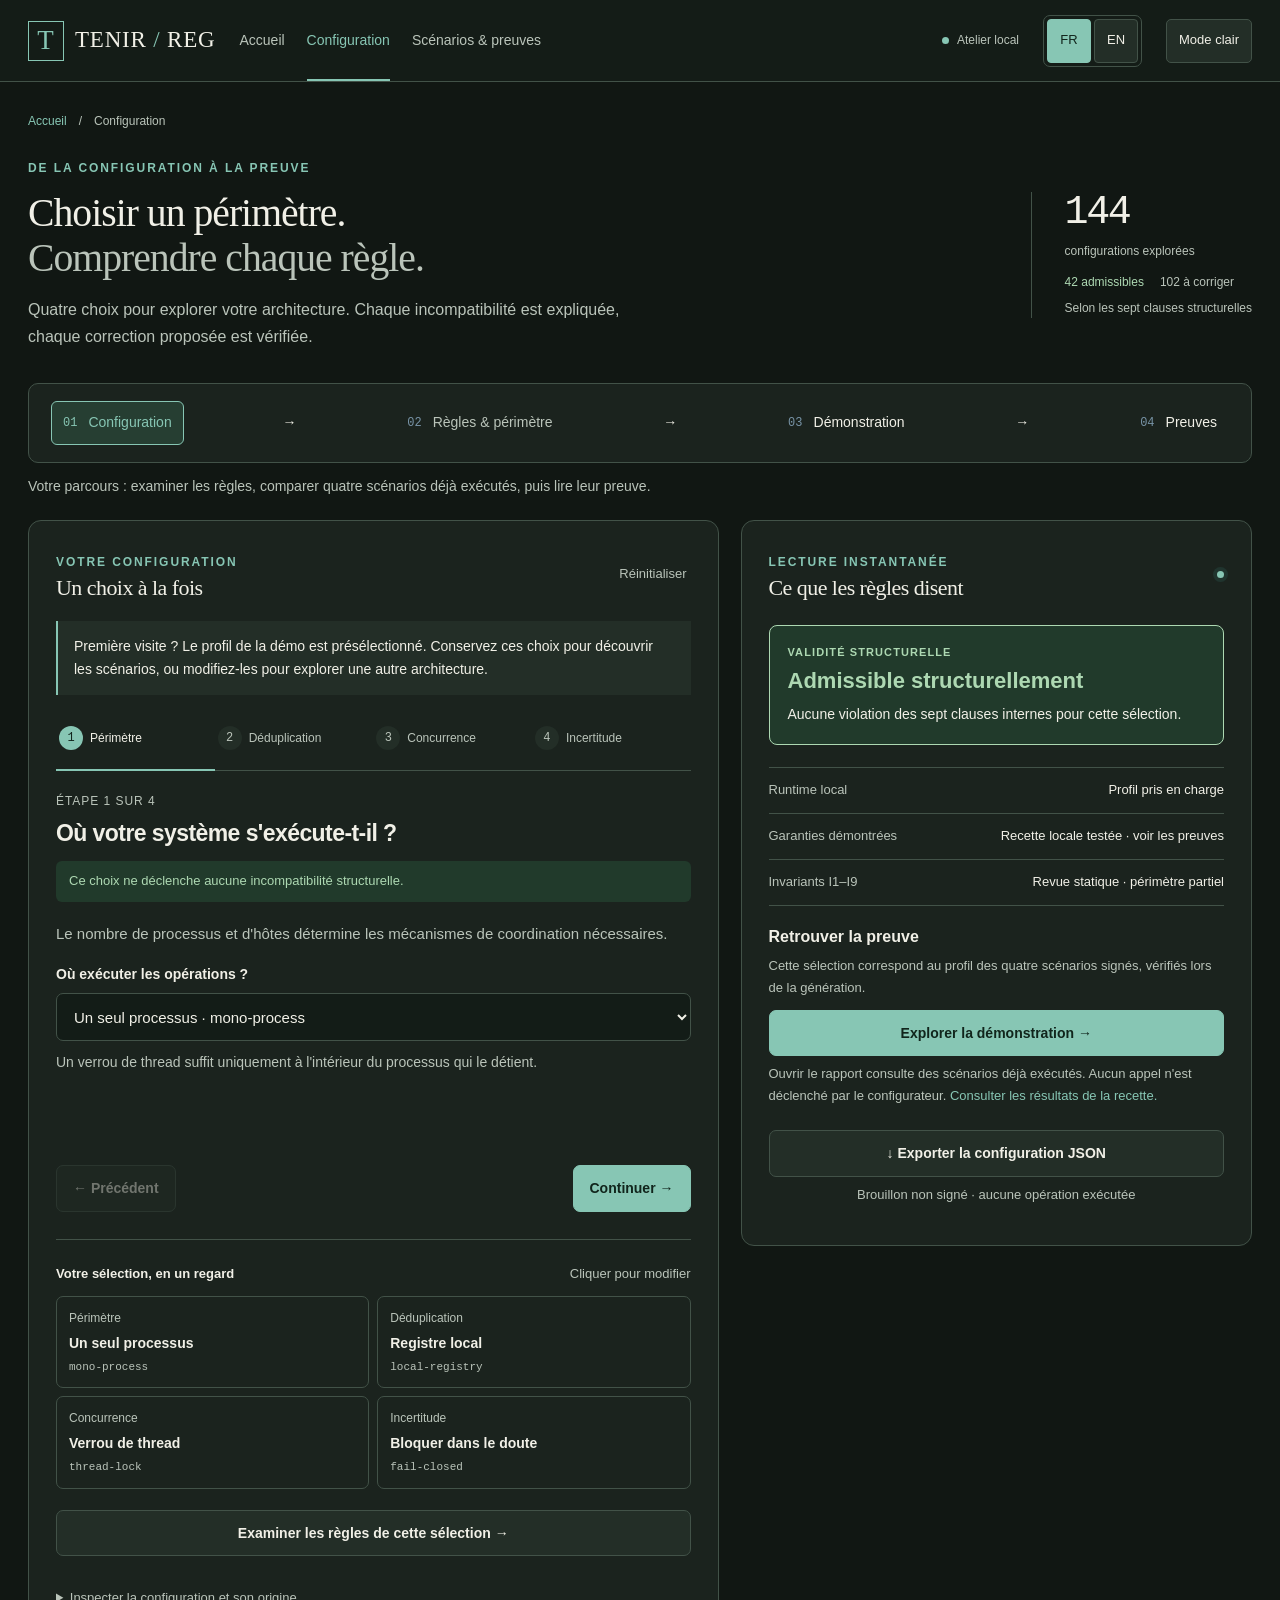
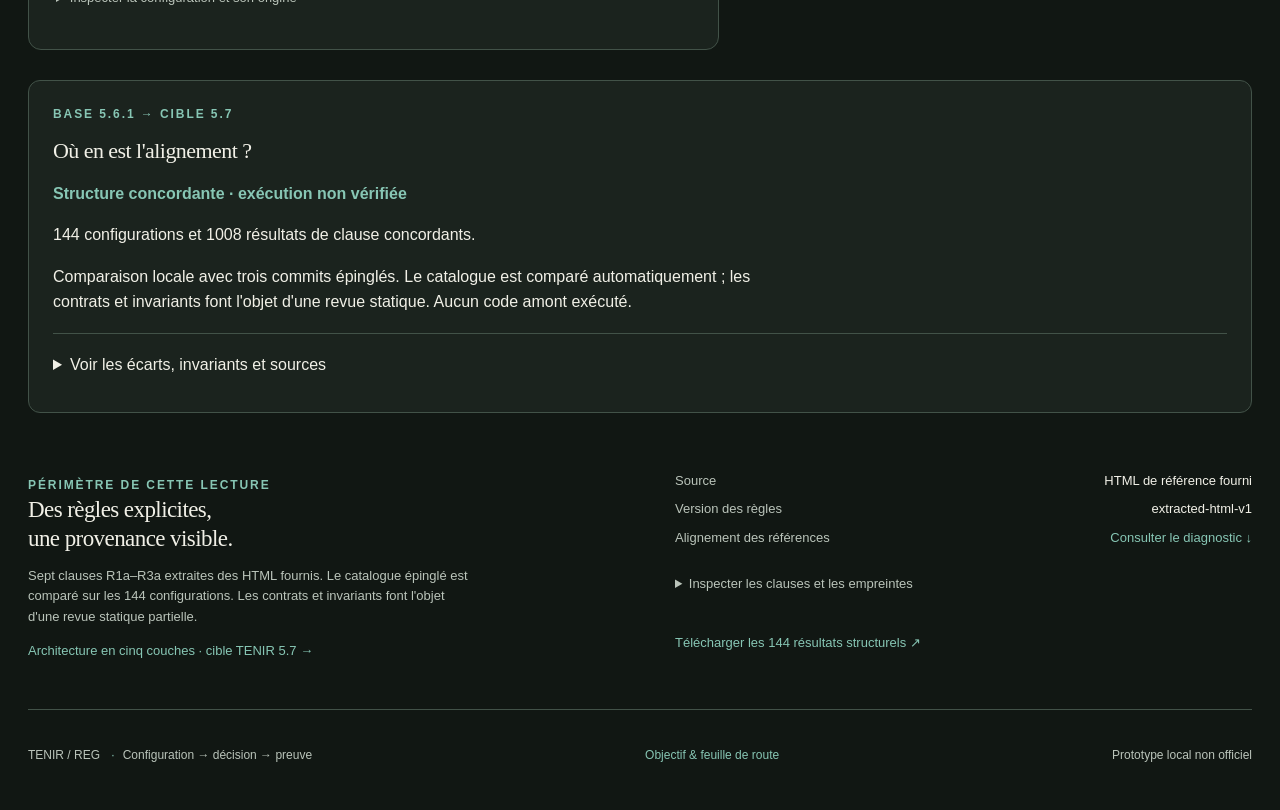
==== commit 69c9f451: "Lead with UNKNOWN diagnostics and split distribution kits" ====
--- a/output/configurator.html
+++ b/output/configurator.html
@@ -349,7 +349,7 @@
   const state=navigationState();
   try{if(typeof sessionStorage !== 'undefined')sessionStorage.setItem(navigationStorageKey,JSON.stringify(state));}catch{}
   try{if(typeof history !== 'undefined' && typeof history.replaceState === 'function' && navigationLocation.pathname)
-    history.replaceState(null,'','configurator.html?'+stateQuery(lastScenario,returnContext && returnContext.type)+(fragment || (navigationLocation.hash==='#reference-alignment'?'#reference-alignment':activeView==='rules'?'#rules-scope':'#workspace')));}catch{}
+    history.replaceState(null,'','configurator.html?'+stateQuery(lastScenario,returnContext && returnContext.type)+(fragment === null ? (navigationLocation.hash || '') : fragment));}catch{}
 }
 function restoreNavigation() {
   let saved=null;
@@ -440,7 +440,7 @@
   renderStepFeedback();
   if(moveFocus) el('field-'+fields[step]).focus();
   refreshNavigationLinks();
-  saveNavigation();
+  saveNavigation(moveFocus ? '#workspace' : null);
 }
 function render() {
   const entry = entries.get(configKey(current));
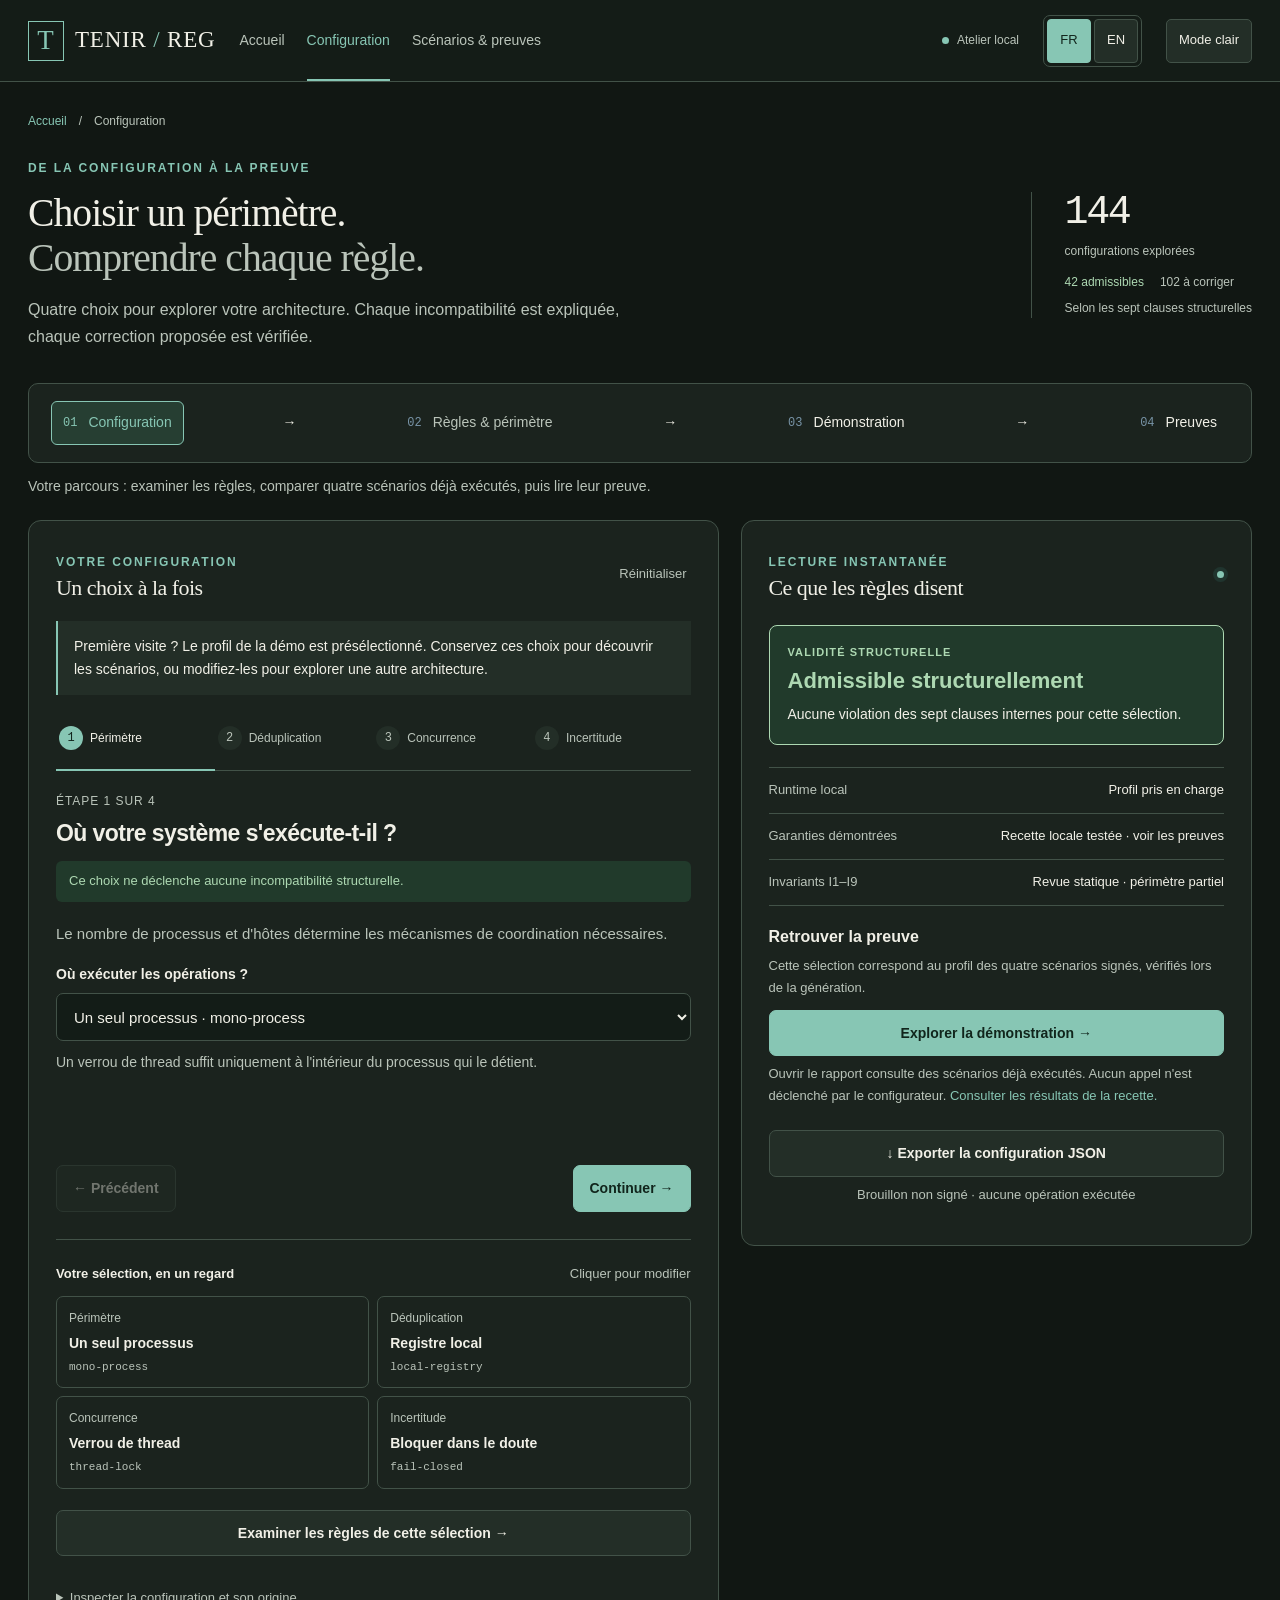
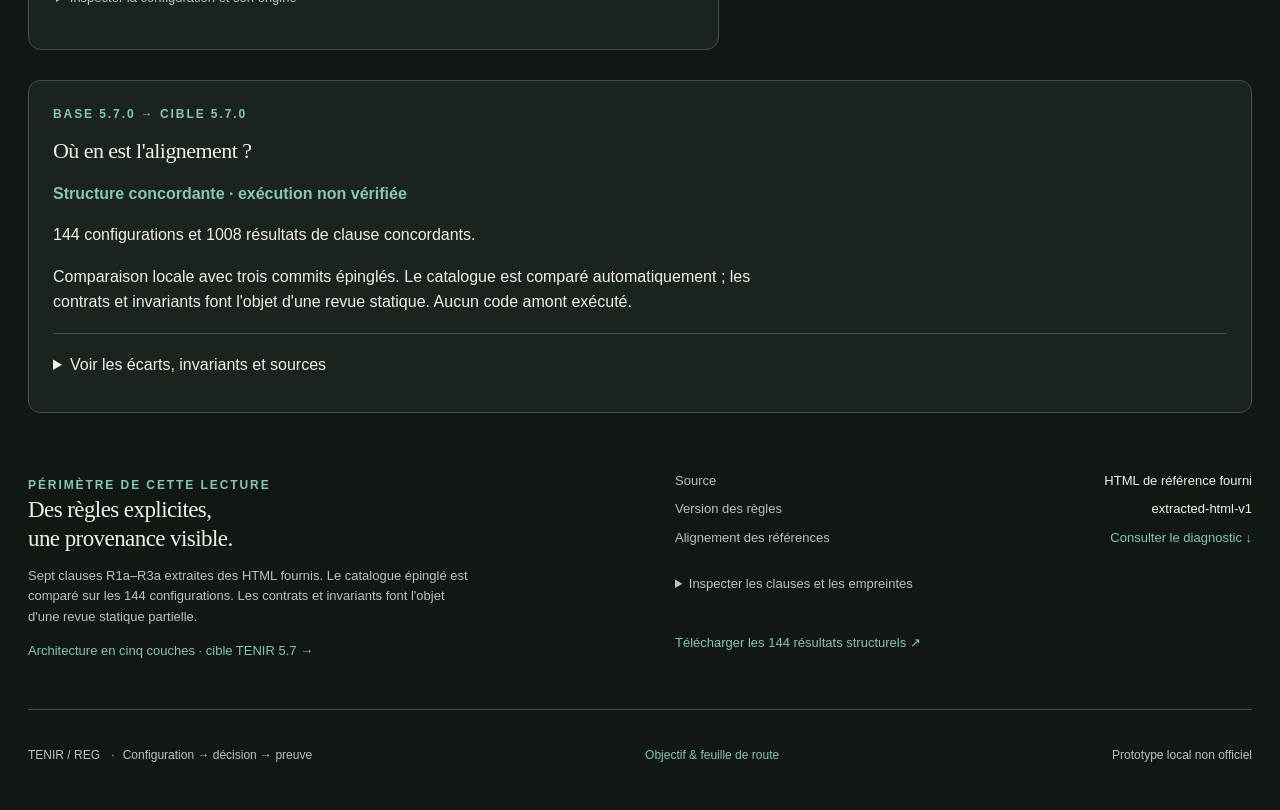
==== commit 81bd43af: "Resync TENIR reference to v5.7.0" ====
--- a/output/configurator.html
+++ b/output/configurator.html
@@ -133,7 +133,7 @@
 <aside class="panel scope-panel" aria-labelledby="scope-heading"><p class="eyebrow" data-fr="PÉRIMÈTRE COURANT" data-en="CURRENT SCOPE">PÉRIMÈTRE COURANT</p><h3 id="scope-heading" data-fr="Votre architecture sélectionnée" data-en="Your selected architecture">Votre architecture sélectionnée</h3><div id="scope-config-summary" class="selection-summary"></div><p id="scope-description" class="muted small"></p><dl class="support-status"><div><dt data-fr="Admissibilité" data-en="Admissibility">Admissibilité</dt><dd id="scope-validity"></dd></div><div><dt data-fr="Runtime local" data-en="Local runtime">Runtime local</dt><dd id="scope-runtime"></dd></div><div><dt>Invariants I1–I9</dt><dd id="scope-invariants-status"><span data-fr="Revue statique · périmètre partiel" data-en="Static review · partial scope">Revue statique · périmètre partiel</span></dd></div></dl><p class="small muted" data-fr="Cliquez sur un champ pour revenir directement au choix correspondant. Votre sélection et votre configuration avant correction sont conservées." data-en="Click a field to return directly to its control. Your current selection and pre-correction configuration are preserved.">Cliquez sur un champ pour revenir directement au choix correspondant. Votre sélection et votre configuration avant correction sont conservées.</p><p class="small muted" data-fr="Les règles contrôlent les relations entre périmètre, déduplication et concurrence. L&#x27;axe UNCERTAINTY ne modifie pas ces sept clauses. Le diagnostic ci-dessous compare le catalogue épinglé ; la compatibilité d&#x27;exécution reste non vérifiée." data-en="The rules check relationships between scope, deduplication and concurrency. UNCERTAINTY does not change these seven clauses. The diagnostic below compares the pinned catalogue; execution compatibility remains unverified.">Les règles contrôlent les relations entre périmètre, déduplication et concurrence. L'axe UNCERTAINTY ne modifie pas ces sept clauses. Le diagnostic ci-dessous compare le catalogue épinglé ; la compatibilité d'exécution reste non vérifiée.</p></aside></div>
 </section>
 <section id="reference-alignment" class="reference-alignment" aria-labelledby="alignment-heading" data-structural-status="STRUCTURAL_MATCH" data-execution-compatibility="NOT_VERIFIED" data-full-conformance="NOT_DEMONSTRATED">
-<p class="eyebrow" data-fr="BASE 5.6.1 → CIBLE 5.7" data-en="5.6.1 BASE → 5.7 TARGET">BASE 5.6.1 → CIBLE 5.7</p>
+<p class="eyebrow" data-fr="BASE 5.7.0 → CIBLE 5.7.0" data-en="5.7.0 BASE → 5.7.0 TARGET">BASE 5.7.0 → CIBLE 5.7.0</p>
 <h2 id="alignment-heading" data-fr="Où en est l&#x27;alignement ?" data-en="Where does alignment stand?">Où en est l&#x27;alignement ?</h2>
 <p class="alignment-status"><span data-fr="Structure concordante · exécution non vérifiée" data-en="Matching structure · execution unverified">Structure concordante · exécution non vérifiée</span></p>
 <p data-fr="144 configurations et 1008 résultats de clause concordants." data-en="144 configurations and 1008 matching clause outcomes.">144 configurations et 1008 résultats de clause concordants.</p>
@@ -144,80 +144,80 @@
 <p data-fr="Les preuves locales conservent leur sens actuel. La concordance du catalogue ne valide ni le runtime de référence ni la conformité S1." data-en="Local evidence retains its current meaning. Catalogue agreement validates neither the reference runtime nor S1 conformance.">Les preuves locales conservent leur sens actuel. La concordance du catalogue ne valide ni le runtime de référence ni la conformité S1.</p>
 <article class="alignment-item">
 <h4 data-fr="Version et portée d&#x27;autorité" data-en="Version and authority scope">Version et portée d&#x27;autorité</h4>
-<p data-fr="La base de référence déclare 5.6.1, une version de schéma 1.2 et une extension profile-bound. Le prototype conserve ses versions et contrats de démonstration ; l&#x27;annonce de promotion en 5.7 ne valide pas son exécution avec cette base." data-en="The reference declares platform 5.6.1, schema 1.2 and a profile-bound extension. The prototype retains its own demonstration versions and contracts; planned promotion to 5.7 does not validate execution compatibility.">La base de référence déclare 5.6.1, une version de schéma 1.2 et une extension profile-bound. Le prototype conserve ses versions et contrats de démonstration ; l&#x27;annonce de promotion en 5.7 ne valide pas son exécution avec cette base.</p>
-<p class="alignment-sources"><a href="https://github.com/skiredj-prog/tenir_governance/blob/41fae550c1e0a3632e2bde473db6d31b450d4269/pyproject.toml#L5-L10">pyproject.toml:L5 ↗</a> · <a href="https://github.com/skiredj-prog/tenir_governance/blob/41fae550c1e0a3632e2bde473db6d31b450d4269/tenir_governance/_profile_meta.py#L25-L46">tenir_governance/_profile_meta.py:L25 ↗</a></p>
+<p data-fr="La base de référence déclare encore 5.6.1 dans ses métadonnées de profil, avec une version de schéma 1.2 et une extension profile-bound. Le prototype conserve ses versions et contrats de démonstration ; la release publiée 5.7.0 ne valide pas à elle seule son exécution." data-en="The reference still declares platform 5.6.1 in its profile metadata, with schema 1.2 and a profile-bound extension. The prototype retains its own demonstration versions and contracts; the published 5.7.0 release alone does not validate execution compatibility.">La base de référence déclare encore 5.6.1 dans ses métadonnées de profil, avec une version de schéma 1.2 et une extension profile-bound. Le prototype conserve ses versions et contrats de démonstration ; la release publiée 5.7.0 ne valide pas à elle seule son exécution.</p>
+<p class="alignment-sources"><a href="https://github.com/skiredj-prog/tenir_governance/blob/47ef67e3efc5f3008896a7d88bebf929fa0a98f0/pyproject.toml#L5-L10">pyproject.toml:L5 ↗</a> · <a href="https://github.com/skiredj-prog/tenir_governance/blob/47ef67e3efc5f3008896a7d88bebf929fa0a98f0/tenir_governance/_profile_meta.py#L25-L46">tenir_governance/_profile_meta.py:L25 ↗</a></p>
 </article>
 <article class="alignment-item">
 <h4 data-fr="Observation et entrées de l&#x27;évaluateur" data-en="Observation and evaluator inputs">Observation et entrées de l&#x27;évaluateur</h4>
 <p data-fr="Le noyau de référence évalue un score et une géométrie, ou un objet runtime TENIR 1.2 ; la composition ajoute des entrées épistémiques et des gardes. La démo valide une enveloppe Ed25519/TTL et le budget. Les états VERIFIED/HYPOTHESIS_WEAKENED ne sont pas des alias validés de tau_integrity ou epistemic.status." data-en="The reference kernel evaluates a score and geometry, or a TENIR 1.2 runtime object; composition adds epistemic inputs and guards. The demo validates an Ed25519/TTL envelope and budget. VERIFIED/HYPOTHESIS_WEAKENED are not validated aliases of tau_integrity or epistemic.status.">Le noyau de référence évalue un score et une géométrie, ou un objet runtime TENIR 1.2 ; la composition ajoute des entrées épistémiques et des gardes. La démo valide une enveloppe Ed25519/TTL et le budget. Les états VERIFIED/HYPOTHESIS_WEAKENED ne sont pas des alias validés de tau_integrity ou epistemic.status.</p>
-<p class="alignment-sources"><a href="https://github.com/skiredj-prog/tenir_governance/blob/41fae550c1e0a3632e2bde473db6d31b450d4269/tenir_kernel/kernel.py#L49-L60">tenir_kernel/kernel.py:L49 ↗</a> · <a href="https://github.com/skiredj-prog/tenir_governance/blob/41fae550c1e0a3632e2bde473db6d31b450d4269/tenir_kernel/kernel.py#L145-L187">tenir_kernel/kernel.py:L145 ↗</a> · <a href="https://github.com/skiredj-prog/tenir_governance/blob/41fae550c1e0a3632e2bde473db6d31b450d4269/tenir_kernel/schemas/tenir_1_2.schema.json#L70-L138">tenir_kernel/schemas/tenir_1_2.schema.json:L70 ↗</a> · <a href="https://github.com/skiredj-prog/tenir_governance/blob/41fae550c1e0a3632e2bde473db6d31b450d4269/tenir_governance/composition/governor.py#L228-L247">tenir_governance/composition/governor.py:L228 ↗</a></p>
+<p class="alignment-sources"><a href="https://github.com/skiredj-prog/tenir_governance/blob/47ef67e3efc5f3008896a7d88bebf929fa0a98f0/tenir_kernel/kernel.py#L49-L60">tenir_kernel/kernel.py:L49 ↗</a> · <a href="https://github.com/skiredj-prog/tenir_governance/blob/47ef67e3efc5f3008896a7d88bebf929fa0a98f0/tenir_kernel/kernel.py#L145-L187">tenir_kernel/kernel.py:L145 ↗</a> · <a href="https://github.com/skiredj-prog/tenir_governance/blob/47ef67e3efc5f3008896a7d88bebf929fa0a98f0/tenir_kernel/schemas/tenir_1_2.schema.json#L70-L138">tenir_kernel/schemas/tenir_1_2.schema.json:L70 ↗</a> · <a href="https://github.com/skiredj-prog/tenir_governance/blob/47ef67e3efc5f3008896a7d88bebf929fa0a98f0/tenir_governance/composition/governor.py#L228-L247">tenir_governance/composition/governor.py:L228 ↗</a></p>
 </article>
 <article class="alignment-item">
 <h4 data-fr="Verdicts et composition" data-en="Verdicts and composition">Verdicts et composition</h4>
 <p data-fr="La séparation entre décision et résultat existe dans les deux périmètres. La démo n&#x27;exécute ni le scoring, ni la composition à deux noyaux, ni FLAG ou les postures canoniques. Les libellés communs ne prouvent pas une décision équivalente." data-en="Both scopes separate decision from outcome. The demo executes neither scoring nor dual-kernel composition, FLAG, or canonical postures. Shared labels do not establish equivalent decisions.">La séparation entre décision et résultat existe dans les deux périmètres. La démo n&#x27;exécute ni le scoring, ni la composition à deux noyaux, ni FLAG ou les postures canoniques. Les libellés communs ne prouvent pas une décision équivalente.</p>
-<p class="alignment-sources"><a href="https://github.com/skiredj-prog/tenir_governance/blob/41fae550c1e0a3632e2bde473db6d31b450d4269/tenir_governance/composition/decisions.py#L23-L44">tenir_governance/composition/decisions.py:L23 ↗</a> · <a href="https://github.com/skiredj-prog/tenir_governance/blob/41fae550c1e0a3632e2bde473db6d31b450d4269/tenir_governance/composition/lattice.py#L46-L126">tenir_governance/composition/lattice.py:L46 ↗</a> · <a href="https://github.com/skiredj-prog/tenir_governance/blob/41fae550c1e0a3632e2bde473db6d31b450d4269/tenir_governance/composition/schema_adapter.py#L46-L62">tenir_governance/composition/schema_adapter.py:L46 ↗</a></p>
+<p class="alignment-sources"><a href="https://github.com/skiredj-prog/tenir_governance/blob/47ef67e3efc5f3008896a7d88bebf929fa0a98f0/tenir_governance/composition/decisions.py#L23-L44">tenir_governance/composition/decisions.py:L23 ↗</a> · <a href="https://github.com/skiredj-prog/tenir_governance/blob/47ef67e3efc5f3008896a7d88bebf929fa0a98f0/tenir_governance/composition/lattice.py#L46-L126">tenir_governance/composition/lattice.py:L46 ↗</a> · <a href="https://github.com/skiredj-prog/tenir_governance/blob/47ef67e3efc5f3008896a7d88bebf929fa0a98f0/tenir_governance/composition/schema_adapter.py#L46-L62">tenir_governance/composition/schema_adapter.py:L46 ↗</a></p>
 </article>
 <article class="alignment-item">
 <h4 data-fr="Identité, états et reprise" data-en="Identity, states and recovery">Identité, états et reprise</h4>
 <p data-fr="La référence distingue passage, identité idempotente, états durables et transitions autorisées, avec UNKNOWN réconciliable. La démo rejoue une opération existante en mémoire et rejette les conflits de payload ; elle ne fournit ni FAILED, ni résolution de HOLD/UNKNOWN, ni reprise après redémarrage." data-en="The reference distinguishes passage, idempotent identity, durable states and legal transitions, with reconcilable UNKNOWN. The demo replays existing in-memory operations and rejects payload conflicts; it provides neither FAILED, HOLD/UNKNOWN resolution, nor restart recovery.">La référence distingue passage, identité idempotente, états durables et transitions autorisées, avec UNKNOWN réconciliable. La démo rejoue une opération existante en mémoire et rejette les conflits de payload ; elle ne fournit ni FAILED, ni résolution de HOLD/UNKNOWN, ni reprise après redémarrage.</p>
-<p class="alignment-sources"><a href="https://github.com/skiredj-prog/tenir_governance/blob/41fae550c1e0a3632e2bde473db6d31b450d4269/tenir_governance/objects/passage.py#L31-L68">tenir_governance/objects/passage.py:L31 ↗</a> · <a href="https://github.com/skiredj-prog/tenir_governance/blob/41fae550c1e0a3632e2bde473db6d31b450d4269/tenir_governance/operations/registry.py#L72-L121">tenir_governance/operations/registry.py:L72 ↗</a> · <a href="https://github.com/skiredj-prog/tenir_governance/blob/41fae550c1e0a3632e2bde473db6d31b450d4269/tenir_governance/operations/registry.py#L196-L248">tenir_governance/operations/registry.py:L196 ↗</a></p>
+<p class="alignment-sources"><a href="https://github.com/skiredj-prog/tenir_governance/blob/47ef67e3efc5f3008896a7d88bebf929fa0a98f0/tenir_governance/objects/passage.py#L31-L68">tenir_governance/objects/passage.py:L31 ↗</a> · <a href="https://github.com/skiredj-prog/tenir_governance/blob/47ef67e3efc5f3008896a7d88bebf929fa0a98f0/tenir_governance/operations/registry.py#L72-L121">tenir_governance/operations/registry.py:L72 ↗</a> · <a href="https://github.com/skiredj-prog/tenir_governance/blob/47ef67e3efc5f3008896a7d88bebf929fa0a98f0/tenir_governance/operations/registry.py#L196-L248">tenir_governance/operations/registry.py:L196 ↗</a></p>
 </article>
 <article class="alignment-item">
 <h4 data-fr="Phases de réservation et de consommation" data-en="Reservation and consumption phases">Phases de réservation et de consommation</h4>
 <p data-fr="Le plafond est une préoccupation commune, mais les valeurs consommé/réservé ne décrivent pas les mêmes phases. Dans la référence, le montant est consommé au dispatch avant l&#x27;appel fournisseur ; la démo attend CONFIRMED. Une comparaison de compteurs doit conserver cette différence, notamment pour UNKNOWN et HOLD." data-en="The ceiling is a shared concern, but consumed/reserved describe different phases. The reference commits at dispatch before the provider call; the demo waits for CONFIRMED. Counter comparisons must retain this difference, especially for UNKNOWN and HOLD.">Le plafond est une préoccupation commune, mais les valeurs consommé/réservé ne décrivent pas les mêmes phases. Dans la référence, le montant est consommé au dispatch avant l&#x27;appel fournisseur ; la démo attend CONFIRMED. Une comparaison de compteurs doit conserver cette différence, notamment pour UNKNOWN et HOLD.</p>
-<p class="alignment-sources"><a href="https://github.com/skiredj-prog/tenir_governance/blob/41fae550c1e0a3632e2bde473db6d31b450d4269/tenir_governance/composition/governor.py#L485-L557">tenir_governance/composition/governor.py:L485 ↗</a> · <a href="https://github.com/skiredj-prog/tenir_governance/blob/41fae550c1e0a3632e2bde473db6d31b450d4269/tenir_governance/composition/governor.py#L827-L855">tenir_governance/composition/governor.py:L827 ↗</a> · <a href="https://github.com/skiredj-prog/tenir_governance/blob/41fae550c1e0a3632e2bde473db6d31b450d4269/tenir_governance/composition/governor.py#L1130-L1207">tenir_governance/composition/governor.py:L1130 ↗</a></p>
+<p class="alignment-sources"><a href="https://github.com/skiredj-prog/tenir_governance/blob/47ef67e3efc5f3008896a7d88bebf929fa0a98f0/tenir_governance/composition/governor.py#L485-L557">tenir_governance/composition/governor.py:L485 ↗</a> · <a href="https://github.com/skiredj-prog/tenir_governance/blob/47ef67e3efc5f3008896a7d88bebf929fa0a98f0/tenir_governance/composition/governor.py#L827-L855">tenir_governance/composition/governor.py:L827 ↗</a> · <a href="https://github.com/skiredj-prog/tenir_governance/blob/47ef67e3efc5f3008896a7d88bebf929fa0a98f0/tenir_governance/composition/governor.py#L1130-L1207">tenir_governance/composition/governor.py:L1130 ↗</a></p>
 </article>
 <article class="alignment-item">
 <h4 data-fr="Contrat fournisseur et incertitude" data-en="Provider contract and uncertainty">Contrat fournisseur et incertitude</h4>
 <p data-fr="La démo conserve correctement l&#x27;incertitude après une exception simulée, mais n&#x27;implémente pas le protocole fournisseur de référence ni ses issues FAILED/PENDING, le rapprochement, les références fournisseur ou les dépendances à son idempotence externe." data-en="The demo preserves uncertainty after a simulated exception but does not implement the reference provider protocol, FAILED/PENDING outcomes, reconciliation, provider references, or external-idempotency dependencies.">La démo conserve correctement l&#x27;incertitude après une exception simulée, mais n&#x27;implémente pas le protocole fournisseur de référence ni ses issues FAILED/PENDING, le rapprochement, les références fournisseur ou les dépendances à son idempotence externe.</p>
-<p class="alignment-sources"><a href="https://github.com/skiredj-prog/tenir_governance/blob/41fae550c1e0a3632e2bde473db6d31b450d4269/tenir_governance/operations/provider.py#L39-L145">tenir_governance/operations/provider.py:L39 ↗</a> · <a href="https://github.com/skiredj-prog/tenir_governance/blob/41fae550c1e0a3632e2bde473db6d31b450d4269/tenir_governance/composition/governor.py#L908-L1034">tenir_governance/composition/governor.py:L908 ↗</a> · <a href="https://github.com/skiredj-prog/tenir_governance/blob/41fae550c1e0a3632e2bde473db6d31b450d4269/tenir_governance/composition/governor.py#L1036-L1080">tenir_governance/composition/governor.py:L1036 ↗</a></p>
+<p class="alignment-sources"><a href="https://github.com/skiredj-prog/tenir_governance/blob/47ef67e3efc5f3008896a7d88bebf929fa0a98f0/tenir_governance/operations/provider.py#L39-L145">tenir_governance/operations/provider.py:L39 ↗</a> · <a href="https://github.com/skiredj-prog/tenir_governance/blob/47ef67e3efc5f3008896a7d88bebf929fa0a98f0/tenir_governance/composition/governor.py#L908-L1034">tenir_governance/composition/governor.py:L908 ↗</a> · <a href="https://github.com/skiredj-prog/tenir_governance/blob/47ef67e3efc5f3008896a7d88bebf929fa0a98f0/tenir_governance/composition/governor.py#L1036-L1080">tenir_governance/composition/governor.py:L1036 ↗</a></p>
 </article>
 <article class="alignment-item">
 <h4 data-fr="Preuve, chaînage et export canonique" data-en="Evidence, chaining and canonical export">Preuve, chaînage et export canonique</h4>
 <p data-fr="Le ledger composé inspecté utilise un hash SHA-256 de JSON trié et compact ; il n&#x27;est pas l&#x27;enveloppe Ed25519/RFC8785 de la démo. Le schéma canonique exige un contexte explicite que le record local ne contient pas. Aucun format n&#x27;est déclaré équivalent ou supérieur à l&#x27;autre ; un adaptateur doit être conçu puis validé séparément." data-en="The inspected composition ledger hashes sorted compact JSON with SHA-256; it is not the demo&#x27;s Ed25519/RFC8785 envelope. Canonical schema export requires explicit context absent from the local record. Neither format is declared equivalent or superior; an adapter must be designed and validated separately.">Le ledger composé inspecté utilise un hash SHA-256 de JSON trié et compact ; il n&#x27;est pas l&#x27;enveloppe Ed25519/RFC8785 de la démo. Le schéma canonique exige un contexte explicite que le record local ne contient pas. Aucun format n&#x27;est déclaré équivalent ou supérieur à l&#x27;autre ; un adaptateur doit être conçu puis validé séparément.</p>
-<p class="alignment-sources"><a href="https://github.com/skiredj-prog/tenir_governance/blob/41fae550c1e0a3632e2bde473db6d31b450d4269/tenir_governance/composition/lattice.py#L131-L145">tenir_governance/composition/lattice.py:L131 ↗</a> · <a href="https://github.com/skiredj-prog/tenir_governance/blob/41fae550c1e0a3632e2bde473db6d31b450d4269/tenir_governance/composition/lattice.py#L163-L223">tenir_governance/composition/lattice.py:L163 ↗</a> · <a href="https://github.com/skiredj-prog/tenir_governance/blob/41fae550c1e0a3632e2bde473db6d31b450d4269/tenir_governance/composition/schema_adapter.py#L71-L88">tenir_governance/composition/schema_adapter.py:L71 ↗</a> · <a href="https://github.com/skiredj-prog/tenir_governance/blob/41fae550c1e0a3632e2bde473db6d31b450d4269/tenir_governance/composition/schema_adapter.py#L133-L169">tenir_governance/composition/schema_adapter.py:L133 ↗</a> · <a href="https://github.com/skiredj-prog/tenir_governance/blob/41fae550c1e0a3632e2bde473db6d31b450d4269/tenir_kernel/schemas/tenir_1_2.schema.json#L6-L27">tenir_kernel/schemas/tenir_1_2.schema.json:L6 ↗</a></p>
+<p class="alignment-sources"><a href="https://github.com/skiredj-prog/tenir_governance/blob/47ef67e3efc5f3008896a7d88bebf929fa0a98f0/tenir_governance/composition/lattice.py#L131-L145">tenir_governance/composition/lattice.py:L131 ↗</a> · <a href="https://github.com/skiredj-prog/tenir_governance/blob/47ef67e3efc5f3008896a7d88bebf929fa0a98f0/tenir_governance/composition/lattice.py#L163-L223">tenir_governance/composition/lattice.py:L163 ↗</a> · <a href="https://github.com/skiredj-prog/tenir_governance/blob/47ef67e3efc5f3008896a7d88bebf929fa0a98f0/tenir_governance/composition/schema_adapter.py#L71-L88">tenir_governance/composition/schema_adapter.py:L71 ↗</a> · <a href="https://github.com/skiredj-prog/tenir_governance/blob/47ef67e3efc5f3008896a7d88bebf929fa0a98f0/tenir_governance/composition/schema_adapter.py#L133-L169">tenir_governance/composition/schema_adapter.py:L133 ↗</a> · <a href="https://github.com/skiredj-prog/tenir_governance/blob/47ef67e3efc5f3008896a7d88bebf929fa0a98f0/tenir_kernel/schemas/tenir_1_2.schema.json#L6-L27">tenir_kernel/schemas/tenir_1_2.schema.json:L6 ↗</a></p>
 </article>
 <details><summary><span data-fr="Lire les neuf invariants" data-en="Read the nine invariants">Lire les neuf invariants</span></summary>
 <p data-fr="Les tests cités vérifient le prototype. Ils n&#x27;exécutent pas les gardes de référence." data-en="Cited tests check the prototype. They do not execute reference guards.">Les tests cités vérifient le prototype. Ils n&#x27;exécutent pas les gardes de référence.</p>
 <article class="alignment-item"><h4>I1 · <span data-fr="Effet au plus une fois, sous hypothèses" data-en="At-most-once effect — conditional property in the manuscript">Effet au plus une fois, sous hypothèses</span></h4><p><span data-fr="Sous-ensemble local" data-en="Local subset">Sous-ensemble local</span></p>
 <p data-fr="Le registre en mémoire empêche un deuxième appel simulé pour le même operation_id et le même request_hash, y compris pendant DISPATCHING et après UNKNOWN. Il ne représente pas l&#x27;équivalence d&#x27;effets entre identifiants distincts, la survie au crash ni les hypothèses du théorème conditionnel." data-en="The in-memory registry prevents a second simulated call for the same operation_id and request_hash, including during DISPATCHING and after UNKNOWN. It does not represent effect equivalence across different identifiers, crash survival, or the conditional theorem&#x27;s assumptions.">Le registre en mémoire empêche un deuxième appel simulé pour le même operation_id et le même request_hash, y compris pendant DISPATCHING et après UNKNOWN. Il ne représente pas l&#x27;équivalence d&#x27;effets entre identifiants distincts, la survie au crash ni les hypothèses du théorème conditionnel.</p>
-<p class="alignment-sources"><a href="https://github.com/skiredj-prog/tenir_governance/blob/41fae550c1e0a3632e2bde473db6d31b450d4269/docs/manuscript.md#L149-L161">docs/manuscript.md:L149 ↗</a></p>
+<p class="alignment-sources"><a href="https://github.com/skiredj-prog/tenir_governance/blob/47ef67e3efc5f3008896a7d88bebf929fa0a98f0/docs/manuscript.md#L149-L161">docs/manuscript.md:L149 ↗</a></p>
 <p><span data-fr="Tests locaux : " data-en="Local tests: ">Tests locaux : </span><code>T05, T07</code></p>
 </article>
 <article class="alignment-item"><h4>I2 · <span data-fr="Définition à préciser dans ce périmètre" data-en="Not identified in the inspected pinned-runtime guard subset">Définition à préciser dans ce périmètre</span></h4><p><span data-fr="Non évalué dans cette revue" data-en="Not assessed in this review">Non évalué dans cette revue</span></p>
 <p data-fr="Le sous-ensemble inspecté nomme I3, I4, I6, I7, I8 et I9, mais ne donne pas de définition opérationnelle de I2. Cela ne démontre pas son absence de toutes les références doctrinales. Aucun label ni test d&#x27;équivalence n&#x27;est inventé." data-en="The inspected subset names I3, I4, I6, I7, I8 and I9 but supplies no operational definition of I2. This does not establish its absence from every doctrinal reference. No label or equivalence test is invented.">Le sous-ensemble inspecté nomme I3, I4, I6, I7, I8 et I9, mais ne donne pas de définition opérationnelle de I2. Cela ne démontre pas son absence de toutes les références doctrinales. Aucun label ni test d&#x27;équivalence n&#x27;est inventé.</p>
-<p class="alignment-sources"><a href="https://github.com/skiredj-prog/tenir_governance/blob/41fae550c1e0a3632e2bde473db6d31b450d4269/tenir_governance/membrane/__init__.py#L208-L276">tenir_governance/membrane/__init__.py:L208 ↗</a></p>
+<p class="alignment-sources"><a href="https://github.com/skiredj-prog/tenir_governance/blob/47ef67e3efc5f3008896a7d88bebf929fa0a98f0/tenir_governance/membrane/__init__.py#L208-L276">tenir_governance/membrane/__init__.py:L208 ↗</a></p>
 </article>
 <article class="alignment-item"><h4>I3 · <span data-fr="Terminalité d&#x27;une tentative" data-en="Attempt terminality">Terminalité d&#x27;une tentative</span></h4><p><span data-fr="Sous-ensemble local" data-en="Local subset">Sous-ensemble local</span></p>
 <p data-fr="Une opération déjà connue est rejouée sans nouvel envoi ; un payload différent sous le même identifiant provoque Conflict. Le prototype n&#x27;implémente pas Passage.is_terminal ni les transitions durables CONFIRMED/FAILED de la référence." data-en="A known operation is replayed without another dispatch; a different payload under the same identifier raises Conflict. The prototype does not implement Passage.is_terminal or the reference&#x27;s durable CONFIRMED/FAILED transitions.">Une opération déjà connue est rejouée sans nouvel envoi ; un payload différent sous le même identifiant provoque Conflict. Le prototype n&#x27;implémente pas Passage.is_terminal ni les transitions durables CONFIRMED/FAILED de la référence.</p>
-<p class="alignment-sources"><a href="https://github.com/skiredj-prog/tenir_governance/blob/41fae550c1e0a3632e2bde473db6d31b450d4269/tenir_governance/membrane/__init__.py#L216-L222">tenir_governance/membrane/__init__.py:L216 ↗</a></p>
+<p class="alignment-sources"><a href="https://github.com/skiredj-prog/tenir_governance/blob/47ef67e3efc5f3008896a7d88bebf929fa0a98f0/tenir_governance/membrane/__init__.py#L216-L222">tenir_governance/membrane/__init__.py:L216 ↗</a></p>
 <p><span data-fr="Tests locaux : " data-en="Local tests: ">Tests locaux : </span><code>T05, T07</code></p>
 </article>
 <article class="alignment-item"><h4>I4 · <span data-fr="Effets par dispatch autorisé" data-en="Only dispatch produces effects — dispatchability guard">Effets par dispatch autorisé</span></h4><p><span data-fr="Sous-ensemble local" data-en="Local subset">Sous-ensemble local</span></p>
 <p data-fr="Le simulateur est appelé seulement après PASS et réservation ; les veto et attentes ne l&#x27;appellent pas. Ces tests observent le journal simulé, sans établir des effets externes ni reprendre le garde de dispatchabilité du Passage." data-en="The simulator is called only after PASS and reservation; vetoes and holds do not call it. These tests observe the simulated journal without establishing external effects or implementing Passage&#x27;s dispatchability guard.">Le simulateur est appelé seulement après PASS et réservation ; les veto et attentes ne l&#x27;appellent pas. Ces tests observent le journal simulé, sans établir des effets externes ni reprendre le garde de dispatchabilité du Passage.</p>
-<p class="alignment-sources"><a href="https://github.com/skiredj-prog/tenir_governance/blob/41fae550c1e0a3632e2bde473db6d31b450d4269/tenir_governance/membrane/__init__.py#L224-L230">tenir_governance/membrane/__init__.py:L224 ↗</a></p>
+<p class="alignment-sources"><a href="https://github.com/skiredj-prog/tenir_governance/blob/47ef67e3efc5f3008896a7d88bebf929fa0a98f0/tenir_governance/membrane/__init__.py#L224-L230">tenir_governance/membrane/__init__.py:L224 ↗</a></p>
 <p><span data-fr="Tests locaux : " data-en="Local tests: ">Tests locaux : </span><code>T03, T04, T07</code></p>
 </article>
 <article class="alignment-item"><h4>I5 · <span data-fr="Définition à préciser dans ce périmètre" data-en="Not identified in the inspected pinned-runtime guard subset">Définition à préciser dans ce périmètre</span></h4><p><span data-fr="Non évalué dans cette revue" data-en="Not assessed in this review">Non évalué dans cette revue</span></p>
 <p data-fr="Aucune définition de I5 n&#x27;a été trouvée dans les contrats ciblés de ce relevé. Le mapping doctrinal reste ouvert ; aucune conformité n&#x27;est déduite du seul chaînage ou de la signature des preuves." data-en="No I5 definition was found in the targeted contracts of this audit. Doctrinal mapping remains open; chaining or signing records alone does not establish conformance.">Aucune définition de I5 n&#x27;a été trouvée dans les contrats ciblés de ce relevé. Le mapping doctrinal reste ouvert ; aucune conformité n&#x27;est déduite du seul chaînage ou de la signature des preuves.</p>
-<p class="alignment-sources"><a href="https://github.com/skiredj-prog/tenir_governance/blob/41fae550c1e0a3632e2bde473db6d31b450d4269/tenir_governance/membrane/__init__.py#L208-L276">tenir_governance/membrane/__init__.py:L208 ↗</a></p>
+<p class="alignment-sources"><a href="https://github.com/skiredj-prog/tenir_governance/blob/47ef67e3efc5f3008896a7d88bebf929fa0a98f0/tenir_governance/membrane/__init__.py#L208-L276">tenir_governance/membrane/__init__.py:L208 ↗</a></p>
 </article>
 <article class="alignment-item"><h4>I6 · <span data-fr="Admission sous quarantaine" data-en="No admission under quarantine">Admission sous quarantaine</span></h4><p><span data-fr="Non implémenté" data-en="Not implemented">Non implémenté</span></p>
 <p data-fr="Le moteur local n&#x27;a pas d&#x27;état QUARANTINE_LOCK, de garde global d&#x27;admission/dispatch ni de procédure de sortie autorisée. HOLD et UNKNOWN ne sont pas des substituts à ce mécanisme." data-en="The local engine has no QUARANTINE_LOCK state, global admission/dispatch guard, or authorized exit procedure. HOLD and UNKNOWN do not substitute for that mechanism.">Le moteur local n&#x27;a pas d&#x27;état QUARANTINE_LOCK, de garde global d&#x27;admission/dispatch ni de procédure de sortie autorisée. HOLD et UNKNOWN ne sont pas des substituts à ce mécanisme.</p>
-<p class="alignment-sources"><a href="https://github.com/skiredj-prog/tenir_governance/blob/41fae550c1e0a3632e2bde473db6d31b450d4269/tenir_governance/membrane/__init__.py#L208-L214">tenir_governance/membrane/__init__.py:L208 ↗</a></p>
+<p class="alignment-sources"><a href="https://github.com/skiredj-prog/tenir_governance/blob/47ef67e3efc5f3008896a7d88bebf929fa0a98f0/tenir_governance/membrane/__init__.py#L208-L214">tenir_governance/membrane/__init__.py:L208 ↗</a></p>
 </article>
 <article class="alignment-item"><h4>I7 · <span data-fr="Intégrité de délégation" data-en="Delegation integrity">Intégrité de délégation</span></h4><p><span data-fr="Non implémenté" data-en="Not implemented">Non implémenté</span></p>
 <p data-fr="Aucun objet Agent/Delegation, registre d&#x27;agents ou contrôle can_delegate_to n&#x27;est utilisé par ce prototype. L&#x27;absence de délégation dans ses scénarios ne démontre pas ce garde." data-en="No Agent/Delegation object, agent registry, or can_delegate_to check is used by this prototype. Delegation being absent from its scenarios does not demonstrate that guard.">Aucun objet Agent/Delegation, registre d&#x27;agents ou contrôle can_delegate_to n&#x27;est utilisé par ce prototype. L&#x27;absence de délégation dans ses scénarios ne démontre pas ce garde.</p>
-<p class="alignment-sources"><a href="https://github.com/skiredj-prog/tenir_governance/blob/41fae550c1e0a3632e2bde473db6d31b450d4269/tenir_governance/membrane/__init__.py#L232-L245">tenir_governance/membrane/__init__.py:L232 ↗</a></p>
+<p class="alignment-sources"><a href="https://github.com/skiredj-prog/tenir_governance/blob/47ef67e3efc5f3008896a7d88bebf929fa0a98f0/tenir_governance/membrane/__init__.py#L232-L245">tenir_governance/membrane/__init__.py:L232 ↗</a></p>
 </article>
 <article class="alignment-item"><h4>I8 · <span data-fr="Budget agrégé" data-en="Aggregate budget">Budget agrégé</span></h4><p><span data-fr="Sous-ensemble local" data-en="Local subset">Sous-ensemble local</span></p>
 <p data-fr="Le plafond consommé + réservé est contrôlé sous RLock pour des unités entières dans un seul processus. Les phases comptables divergent : la référence réserve aussi sur HOLD et consomme au dispatch ; la démo ne réserve pas sur HELD et conserve UNKNOWN en réservé jusqu&#x27;à une confirmation qu&#x27;elle ne réconcilie pas." data-en="Consumed plus reserved is checked under RLock for integer units within one process. Accounting phases differ: the reference also reserves on HOLD and commits at dispatch; the demo does not reserve on HELD and keeps UNKNOWN reserved without implementing reconciliation.">Le plafond consommé + réservé est contrôlé sous RLock pour des unités entières dans un seul processus. Les phases comptables divergent : la référence réserve aussi sur HOLD et consomme au dispatch ; la démo ne réserve pas sur HELD et conserve UNKNOWN en réservé jusqu&#x27;à une confirmation qu&#x27;elle ne réconcilie pas.</p>
-<p class="alignment-sources"><a href="https://github.com/skiredj-prog/tenir_governance/blob/41fae550c1e0a3632e2bde473db6d31b450d4269/tenir_governance/membrane/__init__.py#L247-L264">tenir_governance/membrane/__init__.py:L247 ↗</a></p>
+<p class="alignment-sources"><a href="https://github.com/skiredj-prog/tenir_governance/blob/47ef67e3efc5f3008896a7d88bebf929fa0a98f0/tenir_governance/membrane/__init__.py#L247-L264">tenir_governance/membrane/__init__.py:L247 ↗</a></p>
 <p><span data-fr="Tests locaux : " data-en="Local tests: ">Tests locaux : </span><code>T02, T03, T05, T06</code></p>
 </article>
 <article class="alignment-item"><h4>I9 · <span data-fr="Cohérence temporelle de trajectoire" data-en="Trajectory temporal consistency">Cohérence temporelle de trajectoire</span></h4><p><span data-fr="Non implémenté" data-en="Not implemented">Non implémenté</span></p>
 <p data-fr="La démo vérifie l&#x27;âge et l&#x27;expiration d&#x27;un signal, mais ne possède pas Trajectory.check_temporal_consistency. Le test de fraîcheur T04 n&#x27;est pas une preuve de cohérence temporelle d&#x27;une trajectoire." data-en="The demo checks a signal&#x27;s age and expiry but has no Trajectory.check_temporal_consistency. Freshness test T04 is not evidence of trajectory temporal consistency.">La démo vérifie l&#x27;âge et l&#x27;expiration d&#x27;un signal, mais ne possède pas Trajectory.check_temporal_consistency. Le test de fraîcheur T04 n&#x27;est pas une preuve de cohérence temporelle d&#x27;une trajectoire.</p>
-<p class="alignment-sources"><a href="https://github.com/skiredj-prog/tenir_governance/blob/41fae550c1e0a3632e2bde473db6d31b450d4269/tenir_governance/membrane/__init__.py#L266-L276">tenir_governance/membrane/__init__.py:L266 ↗</a></p>
+<p class="alignment-sources"><a href="https://github.com/skiredj-prog/tenir_governance/blob/47ef67e3efc5f3008896a7d88bebf929fa0a98f0/tenir_governance/membrane/__init__.py#L266-L276">tenir_governance/membrane/__init__.py:L266 ↗</a></p>
 </article>
 </details>
 <details><summary><span data-fr="Comparer les quatre parcours au harnais" data-en="Compare the four scenarios with the harness">Comparer les quatre parcours au harnais</span></summary>
@@ -246,17 +246,17 @@
 <p data-fr="Le profil exemple épinglé est multi-hôte, emploie des réactions de signal et des TTL différents, et déclare attestations: []. Il ne décrit pas le moteur local." data-en="The pinned example profile is multi-host, uses different signal reactions and TTLs, and declares attestations: []. It does not describe the local engine.">Le profil exemple épinglé est multi-hôte, emploie des réactions de signal et des TTL différents, et déclare attestations: []. Il ne décrit pas le moteur local.</p>
 <article class="alignment-item">
 <p data-fr="Le tableau du guide associe plusieurs numéros à d&#x27;autres contrôles que l&#x27;implémentation et le tableau du manuscrit. Utiliser les labels exacts du code pour ce relevé et laisser le conflit visible." data-en="The guide table assigns several invariant numbers to different controls than the implementation and manuscript table. Use exact code labels for this audit and keep the conflict visible.">Le tableau du guide associe plusieurs numéros à d&#x27;autres contrôles que l&#x27;implémentation et le tableau du manuscrit. Utiliser les labels exacts du code pour ce relevé et laisser le conflit visible.</p>
-<p class="alignment-sources"><a href="https://github.com/skiredj-prog/tenir_governance/blob/41fae550c1e0a3632e2bde473db6d31b450d4269/docs/agentic-governance-guide.md#L126-L135">docs/agentic-governance-guide.md:L126 ↗</a> · <a href="https://github.com/skiredj-prog/tenir_governance/blob/41fae550c1e0a3632e2bde473db6d31b450d4269/tenir_governance/membrane/__init__.py#L208-L276">tenir_governance/membrane/__init__.py:L208 ↗</a> · <a href="https://github.com/skiredj-prog/tenir_governance/blob/41fae550c1e0a3632e2bde473db6d31b450d4269/docs/manuscript.md#L179-L188">docs/manuscript.md:L179 ↗</a></p>
+<p class="alignment-sources"><a href="https://github.com/skiredj-prog/tenir_governance/blob/47ef67e3efc5f3008896a7d88bebf929fa0a98f0/docs/agentic-governance-guide.md#L126-L135">docs/agentic-governance-guide.md:L126 ↗</a> · <a href="https://github.com/skiredj-prog/tenir_governance/blob/47ef67e3efc5f3008896a7d88bebf929fa0a98f0/tenir_governance/membrane/__init__.py#L208-L276">tenir_governance/membrane/__init__.py:L208 ↗</a> · <a href="https://github.com/skiredj-prog/tenir_governance/blob/47ef67e3efc5f3008896a7d88bebf929fa0a98f0/docs/manuscript.md#L179-L188">docs/manuscript.md:L179 ↗</a></p>
 </article>
 <article class="alignment-item">
 <p data-fr="Le manuscrit dit que le ledger utilise actuellement HMAC ; le code du ledger composé inspecté calcule SHA-256 sans clé sur le JSON sérialisé. Ce constat est limité à composition/lattice.py et ne généralise pas tous les ledgers historiques du dépôt." data-en="The manuscript says the ledger currently uses HMAC; the inspected composition ledger computes unkeyed SHA-256 over serialized JSON. This finding is scoped to composition/lattice.py and does not generalize to every historical ledger in the repository.">Le manuscrit dit que le ledger utilise actuellement HMAC ; le code du ledger composé inspecté calcule SHA-256 sans clé sur le JSON sérialisé. Ce constat est limité à composition/lattice.py et ne généralise pas tous les ledgers historiques du dépôt.</p>
-<p class="alignment-sources"><a href="https://github.com/skiredj-prog/tenir_governance/blob/41fae550c1e0a3632e2bde473db6d31b450d4269/docs/manuscript.md#L413-L419">docs/manuscript.md:L413 ↗</a> · <a href="https://github.com/skiredj-prog/tenir_governance/blob/41fae550c1e0a3632e2bde473db6d31b450d4269/tenir_governance/composition/lattice.py#L185-L219">tenir_governance/composition/lattice.py:L185 ↗</a></p>
+<p class="alignment-sources"><a href="https://github.com/skiredj-prog/tenir_governance/blob/47ef67e3efc5f3008896a7d88bebf929fa0a98f0/docs/manuscript.md#L413-L419">docs/manuscript.md:L413 ↗</a> · <a href="https://github.com/skiredj-prog/tenir_governance/blob/47ef67e3efc5f3008896a7d88bebf929fa0a98f0/tenir_governance/composition/lattice.py#L185-L219">tenir_governance/composition/lattice.py:L185 ↗</a></p>
 </article>
 </details>
 <h3 data-fr="Traçabilité des sources" data-en="Source traceability">Traçabilité des sources</h3>
 <ul class="alignment-pins">
 <li><a href="https://github.com/skiredj-prog/reg-conformance/tree/cd5ab1b616ad59014f4b84d522b57a890a48a088">skiredj-prog/reg-conformance</a> · <code>cd5ab1b616ad59014f4b84d522b57a890a48a088</code></li>
-<li><a href="https://github.com/skiredj-prog/tenir_governance/tree/41fae550c1e0a3632e2bde473db6d31b450d4269">skiredj-prog/tenir_governance</a> · <code>41fae550c1e0a3632e2bde473db6d31b450d4269</code></li>
+<li><a href="https://github.com/skiredj-prog/tenir_governance/tree/47ef67e3efc5f3008896a7d88bebf929fa0a98f0">skiredj-prog/tenir_governance</a> · <code>47ef67e3efc5f3008896a7d88bebf929fa0a98f0</code></li>
 <li><a href="https://github.com/skiredj-prog/tenir-conformance-s1-g1/tree/d29400100b00f7e7a87d229af660f62e51d61f12">skiredj-prog/tenir-conformance-s1-g1</a> · <code>d29400100b00f7e7a87d229af660f62e51d61f12</code></li>
 </ul>
 <p><a href="../REFERENCE_ALIGNMENT.md"><span data-fr="Diagnostic détaillé et prochaine étape →" data-en="Detailed diagnostic and next step →">Diagnostic détaillé et prochaine étape →</span></a></p>
@@ -265,7 +265,7 @@
 <section class="provenance-panel"><div><span class="eyebrow" data-fr="PÉRIMÈTRE DE CETTE LECTURE" data-en="SCOPE OF THIS ASSESSMENT">PÉRIMÈTRE DE CETTE LECTURE</span><h2><span data-fr="Des règles explicites," data-en="Explicit rules,">Des règles explicites,</span><br><span data-fr="une provenance visible." data-en="visible provenance.">une provenance visible.</span></h2><p data-fr="Sept clauses R1a–R3a extraites des HTML fournis. Le catalogue épinglé est comparé sur les 144 configurations. Les contrats et invariants font l&#x27;objet d&#x27;une revue statique partielle." data-en="Seven R1a–R3a clauses extracted from the supplied HTML. The pinned catalogue is compared across all 144 configurations. Contracts and invariants receive a partial static review.">Sept clauses R1a–R3a extraites des HTML fournis. Le catalogue épinglé est comparé sur les 144 configurations. Les contrats et invariants font l'objet d'une revue statique partielle.</p><p><a href="../index.html" data-fr="Architecture en cinq couches · cible TENIR 5.7 →" data-en="Five-layer architecture · TENIR 5.7 target →">Architecture en cinq couches · cible TENIR 5.7 →</a></p></div><div><dl><div><dt data-fr="Source" data-en="Source">Source</dt><dd data-fr="HTML de référence fourni" data-en="Supplied reference HTML">HTML de référence fourni</dd></div><div><dt data-fr="Version des règles" data-en="Rules version">Version des règles</dt><dd id="rules-version"></dd></div><div><dt data-fr="Alignement des références" data-en="Reference alignment">Alignement des références</dt><dd><a href="#reference-alignment" data-fr="Consulter le diagnostic ↓" data-en="Read the diagnostic ↓">Consulter le diagnostic ↓</a></dd></div></dl><details><summary data-fr="Inspecter les clauses et les empreintes" data-en="Inspect clauses and hashes">Inspecter les clauses et les empreintes</summary><pre id="provenance-detail"></pre><ul id="rules-list"></ul></details><a href="configuration-catalogue.json" data-fr="Télécharger les 144 résultats structurels ↗" data-en="Download all 144 structural results ↗">Télécharger les 144 résultats structurels ↗</a></div></section>
 <footer><span>TENIR / REG <span class="footer-dot">·</span><span data-fr="Configuration → décision → preuve" data-en="Configuration → decision → evidence">Configuration → décision → preuve</span></span><a href="../PRODUCT.md" data-fr="Objectif &amp; feuille de route" data-en="Objective &amp; roadmap">Objectif &amp; feuille de route</a><span data-fr="Prototype local non officiel" data-en="Unofficial local prototype">Prototype local non officiel</span></footer>
 <noscript><div class="noscript"><span data-fr="Activez JavaScript pour utiliser le parcours guidé. Les résultats restent disponibles dans" data-en="Enable JavaScript to use the guided flow. Results remain available in">Activez JavaScript pour utiliser le parcours guidé. Les résultats restent disponibles dans</span> <a href="configuration-catalogue.json" data-fr="le catalogue JSON" data-en="the JSON catalogue">le catalogue JSON</a>.</div></noscript>
-</main><script type="application/json" id="configurator-model">{"schema": "demo-configurator/v1", "draft_schema": "demo-configuration-draft/v1", "signature_status": "UNSIGNED", "unsigned": true, "axes": {"HOST_SCOPE": ["mono-process", "mono-host", "multi-host"], "DEDUP_LAYER": ["none", "local-registry", "provider-idempotency-key", "distributed-consensus-registry"], "CONCURRENCY": ["thread-lock", "file-lock", "distributed-transaction", "distributed-consensus"], "UNCERTAINTY": ["fail-closed", "fail-open", "human-escalation"]}, "rules": [{"rule_id": "R1_HOST_CONCURRENCY", "clause_id": "R1a", "desc": "mono-process n'autorise que le verrou de thread.", "cf": "HOST_SCOPE", "cv": "mono-process", "rf": "CONCURRENCY", "av": ["thread-lock"]}, {"rule_id": "R1_HOST_CONCURRENCY", "clause_id": "R1b", "desc": "mono-host autorise file-lock ou distributed-transaction.", "cf": "HOST_SCOPE", "cv": "mono-host", "rf": "CONCURRENCY", "av": ["file-lock", "distributed-transaction"]}, {"rule_id": "R1_HOST_CONCURRENCY", "clause_id": "R1c", "desc": "multi-host autorise distributed-transaction ou distributed-consensus.", "cf": "HOST_SCOPE", "cv": "multi-host", "rf": "CONCURRENCY", "av": ["distributed-transaction", "distributed-consensus"]}, {"rule_id": "R2_CONSENSUS_SCOPE", "clause_id": "R2a", "desc": "Le consensus distribué exige une topologie multi-host.", "cf": "CONCURRENCY", "cv": "distributed-consensus", "rf": "HOST_SCOPE", "av": ["multi-host"]}, {"rule_id": "R2_CONSENSUS_DEDUP", "clause_id": "R2b", "desc": "Le registre de déduplication distribué exige multi-host.", "cf": "DEDUP_LAYER", "cv": "distributed-consensus-registry", "rf": "HOST_SCOPE", "av": ["multi-host"]}, {"rule_id": "R2_CONSENSUS_DEDUP", "clause_id": "R2c", "desc": "Le registre de déduplication distribué exige le consensus distribué.", "cf": "DEDUP_LAYER", "cv": "distributed-consensus-registry", "rf": "CONCURRENCY", "av": ["distributed-consensus"]}, {"rule_id": "R3_LOCAL_DEDUP", "clause_id": "R3a", "desc": "Un registre local ne peut pas coordonner plusieurs hôtes.", "cf": "DEDUP_LAYER", "cv": "local-registry", "rf": "HOST_SCOPE", "av": ["mono-process", "mono-host"]}], "alignment": {"schema": "demo-reference-alignment/v1", "structural": {"status": "STRUCTURAL_MATCH", "configurations_compared": 144, "clause_results_compared": 1008, "admissible": 42, "rejected": 102, "mismatches": [], "errors": [], "axes_match": true, "rules_match": true, "rule_descriptions_match": true, "axes_order_match": true, "catalogue_version": "1.0.0", "rules_version": "1.0.0", "rule_operand_basis": "REVIEWED_HASH_BOUND_NORMALIZATION", "outcome_method": "RECOMPUTED_OFFLINE_FROM_LOCAL_RULES_AND_PINNED_JSON", "effective_guarantees": "NOT_ASSESSED", "admissible_by_host_scope": {"mono-process": 9, "mono-host": 18, "multi-host": 15}, "admissible_by_uncertainty": {"fail-closed": 14, "fail-open": 14, "human-escalation": 14}}, "sources": [{"repository": "skiredj-prog/reg-conformance", "pinned_commit": "cd5ab1b616ad59014f4b84d522b57a890a48a088", "manifest": "references/upstream-reg-manifest.json", "file_count": 10, "files_count": 10, "integrity_status": "VALID", "errors": [], "files": [{"repository": "skiredj-prog/reg-conformance", "pinned_commit": "cd5ab1b616ad59014f4b84d522b57a890a48a088", "path": "catalog/compatibility-rules-v1.yaml", "local_copy": "references/upstream-reg-catalog-compatibility-rules-v1.yaml", "sha256": "769fb4dfbfe8b03e415c965bdda9fdfb42a989bd7c8fd30710573d037cc4352d", "bytes": 3205, "canonical_blob_url": "https://github.com/skiredj-prog/reg-conformance/blob/cd5ab1b616ad59014f4b84d522b57a890a48a088/catalog/compatibility-rules-v1.yaml", "git_blob_sha": "d21b720460b6b5af82401d15d85846b070a17308"}, {"repository": "skiredj-prog/reg-conformance", "pinned_commit": "cd5ab1b616ad59014f4b84d522b57a890a48a088", "path": "catalog/capabilities-v1.yaml", "local_copy": "references/upstream-reg-catalog-capabilities-v1.yaml", "sha256": "12ba45e8568c57cd2301ef2ce44bbc6937e12483593dcaa993b2cddef213c3b5", "bytes": 8525, "canonical_blob_url": "https://github.com/skiredj-prog/reg-conformance/blob/cd5ab1b616ad59014f4b84d522b57a890a48a088/catalog/capabilities-v1.yaml", "git_blob_sha": "5f13930fd79b2e6e63bb7f066b737c518e3f9454"}, {"repository": "skiredj-prog/reg-conformance", "pinned_commit": "cd5ab1b616ad59014f4b84d522b57a890a48a088", "path": "catalog/hypotheses-v1.yaml", "local_copy": "references/upstream-reg-catalog-hypotheses-v1.yaml", "sha256": "8595e78dbb10e6c39e15599707f3146b7ca2d8da6c4f04b81ce92f00ce308245", "bytes": 1006, "canonical_blob_url": "https://github.com/skiredj-prog/reg-conformance/blob/cd5ab1b616ad59014f4b84d522b57a890a48a088/catalog/hypotheses-v1.yaml", "git_blob_sha": "f708b1594cbb8fe2fc6ed945b36129cff26a5dd4"}, {"repository": "skiredj-prog/reg-conformance", "pinned_commit": "cd5ab1b616ad59014f4b84d522b57a890a48a088", "path": "catalog/valid-configurations-v1.json", "local_copy": "references/upstream-reg-catalog-valid-configurations-v1.json", "sha256": "b4371247b6f6eca9bb8f25bf39f5f028dee77eb7da340e734a15ada51933f386", "bytes": 83802, "canonical_blob_url": "https://github.com/skiredj-prog/reg-conformance/blob/cd5ab1b616ad59014f4b84d522b57a890a48a088/catalog/valid-configurations-v1.json", "git_blob_sha": "b45cbd09076699fd09fa41270264560c99aeebfa"}, {"repository": "skiredj-prog/reg-conformance", "pinned_commit": "cd5ab1b616ad59014f4b84d522b57a890a48a088", "path": "tools/enumerate_configs.py", "local_copy": "references/upstream-reg-tools-enumerate_configs.py", "sha256": "aca4b268ca7a1041499d13a18597914d3896ac592f5fa52cfc01b5d73ad98050", "bytes": 6443, "canonical_blob_url": "https://github.com/skiredj-prog/reg-conformance/blob/cd5ab1b616ad59014f4b84d522b57a890a48a088/tools/enumerate_configs.py", "git_blob_sha": "b64592c48193e8a3382d72835d308ea5205e22e9"}, {"repository": "skiredj-prog/reg-conformance", "pinned_commit": "cd5ab1b616ad59014f4b84d522b57a890a48a088", "path": "reg_common.py", "local_copy": "references/upstream-reg-reg_common.py", "sha256": "c827d1967ff7f76b943bb67f02c94753f668e701d2dd88937821e47dc718feea", "bytes": 5138, "canonical_blob_url": "https://github.com/skiredj-prog/reg-conformance/blob/cd5ab1b616ad59014f4b84d522b57a890a48a088/reg_common.py", "git_blob_sha": "05300ddc847a1e0856cffeba99e33ccf4c838403"}, {"repository": "skiredj-prog/reg-conformance", "pinned_commit": "cd5ab1b616ad59014f4b84d522b57a890a48a088", "path": "tests/test_catalog_enumeration.py", "local_copy": "references/upstream-reg-tests-test_catalog_enumeration.py", "sha256": "2bc6381c181e82b39f4e342c265f3961a3697684312c4fd27349875138d25035", "bytes": 6228, "canonical_blob_url": "https://github.com/skiredj-prog/reg-conformance/blob/cd5ab1b616ad59014f4b84d522b57a890a48a088/tests/test_catalog_enumeration.py", "git_blob_sha": "c42a4a975ec0c0416787b9f9fd92f5183da3290e"}, {"repository": "skiredj-prog/reg-conformance", "pinned_commit": "cd5ab1b616ad59014f4b84d522b57a890a48a088", "path": "LICENSE", "local_copy": "references/upstream-reg-LICENSE", "sha256": "8eeae3438f3c69a4cda204b08f16a3b58c8e900837e80b5f8d15fae18d554921", "bytes": 11402, "canonical_blob_url": "https://github.com/skiredj-prog/reg-conformance/blob/cd5ab1b616ad59014f4b84d522b57a890a48a088/LICENSE", "git_blob_sha": "61103e7f4bf9225882689e2324415898375967ca"}, {"repository": "skiredj-prog/reg-conformance", "pinned_commit": "cd5ab1b616ad59014f4b84d522b57a890a48a088", "path": "tools/verify_effective_guarantees.py", "local_copy": "references/upstream-reg-tools-verify_effective_guarantees.py", "sha256": "d24bdf74019a77abf9ff664b27443c9e59b5bfd18edf8307d46344e08c4a0f3f", "bytes": 5811, "canonical_blob_url": "https://github.com/skiredj-prog/reg-conformance/blob/cd5ab1b616ad59014f4b84d522b57a890a48a088/tools/verify_effective_guarantees.py", "git_blob_sha": "76bf1d90e08c1485e1fa309a2ded32de11e54bc2"}, {"repository": "skiredj-prog/reg-conformance", "pinned_commit": "cd5ab1b616ad59014f4b84d522b57a890a48a088", "path": "profiles/example-aggregate-budget.yaml", "local_copy": "references/upstream-reg-profiles-example-aggregate-budget.yaml", "sha256": "5d590854299b38a8f1f411230e631d5ac0b033562a1b511a7c30908bc4da617c", "bytes": 2004, "canonical_blob_url": "https://github.com/skiredj-prog/reg-conformance/blob/cd5ab1b616ad59014f4b84d522b57a890a48a088/profiles/example-aggregate-budget.yaml", "git_blob_sha": "af3107339fcb6f4a893af900d52dcc80fbac484c"}], "review_status": "VALIDATED_STATIC_REVIEW"}, {"repository": "skiredj-prog/tenir_governance", "pinned_commit": "41fae550c1e0a3632e2bde473db6d31b450d4269", "manifest": "references/upstream-tenir-manifest.json", "file_count": 19, "files_count": 19, "integrity_status": "VALID", "errors": [], "files": [{"repository": "skiredj-prog/tenir_governance", "pinned_commit": "41fae550c1e0a3632e2bde473db6d31b450d4269", "path": "pyproject.toml", "local_copy": "references/upstream-tenir-pyproject.toml", "sha256": "e7b7823e96ee54bd2517995b27f4e22eee38efdc97f35b2a7549037f82a5bb4f", "bytes": 2668, "canonical_blob_url": "https://github.com/skiredj-prog/tenir_governance/blob/41fae550c1e0a3632e2bde473db6d31b450d4269/pyproject.toml", "git_blob_sha": "05047798665a9bf03eca49a8f34738279aa9e8f1"}, {"repository": "skiredj-prog/tenir_governance", "pinned_commit": "41fae550c1e0a3632e2bde473db6d31b450d4269", "path": "tenir_governance/__init__.py", "local_copy": "references/upstream-tenir-package-init.py", "sha256": "07778022846e32e2ee7426a910a7bcbb4024f0d017a0397d0bff6b68aff1d994", "bytes": 5335, "canonical_blob_url": "https://github.com/skiredj-prog/tenir_governance/blob/41fae550c1e0a3632e2bde473db6d31b450d4269/tenir_governance/__init__.py", "git_blob_sha": "488db66687816aa5fed8c7cd4ee967dd6d2a8261"}, {"repository": "skiredj-prog/tenir_governance", "pinned_commit": "41fae550c1e0a3632e2bde473db6d31b450d4269", "path": "tenir_governance/_profile_meta.py", "local_copy": "references/upstream-tenir-profile-meta.py", "sha256": "98d950cb723dd45893db8f21a1f4dbb1e72337e26c1add2df39cc4a5c190d8ff", "bytes": 2140, "canonical_blob_url": "https://github.com/skiredj-prog/tenir_governance/blob/41fae550c1e0a3632e2bde473db6d31b450d4269/tenir_governance/_profile_meta.py", "git_blob_sha": "7f0bab2d43ce900e40cdbd4566fd0ed303e3fdb6"}, {"repository": "skiredj-prog/tenir_governance", "pinned_commit": "41fae550c1e0a3632e2bde473db6d31b450d4269", "path": "tenir_governance/composition/decisions.py", "local_copy": "references/upstream-tenir-composition-decisions.py", "sha256": "fa2691c10200f958430094766f2618f815e00b7c8eda0b5e22e836d36c0c19e5", "bytes": 3442, "canonical_blob_url": "https://github.com/skiredj-prog/tenir_governance/blob/41fae550c1e0a3632e2bde473db6d31b450d4269/tenir_governance/composition/decisions.py", "git_blob_sha": "3d4f518bca810120a81f6b9a10dd842d8ace94cb"}, {"repository": "skiredj-prog/tenir_governance", "pinned_commit": "41fae550c1e0a3632e2bde473db6d31b450d4269", "path": "tenir_governance/membrane/__init__.py", "local_copy": "references/upstream-tenir-membrane.py", "sha256": "dceab6b76633ae18e82e94161867b00a917989c117fb8fa80a6eb79f8efa3efa", "bytes": 18261, "canonical_blob_url": "https://github.com/skiredj-prog/tenir_governance/blob/41fae550c1e0a3632e2bde473db6d31b450d4269/tenir_governance/membrane/__init__.py", "git_blob_sha": "dff84667feaa551112a7f262637573a01a6560be"}, {"repository": "skiredj-prog/tenir_governance", "pinned_commit": "41fae550c1e0a3632e2bde473db6d31b450d4269", "path": "tenir_governance/objects/passage.py", "local_copy": "references/upstream-tenir-passage.py", "sha256": "6479686cdf28c3bcc9ada261e1c4ea6abeebc1068781715d6ca7d0237fc04bc7", "bytes": 3815, "canonical_blob_url": "https://github.com/skiredj-prog/tenir_governance/blob/41fae550c1e0a3632e2bde473db6d31b450d4269/tenir_governance/objects/passage.py", "git_blob_sha": "4dd95a863e1e75e034b424fbf7a3a4382e9cb51d"}, {"repository": "skiredj-prog/tenir_governance", "pinned_commit": "41fae550c1e0a3632e2bde473db6d31b450d4269", "path": "tenir_governance/objects/resource.py", "local_copy": "references/upstream-tenir-resource.py", "sha256": "7f80d93caaf9190c8127dfe4dcdbb6e129eadcd9c0f554b6f2e5124f3226f911", "bytes": 2237, "canonical_blob_url": "https://github.com/skiredj-prog/tenir_governance/blob/41fae550c1e0a3632e2bde473db6d31b450d4269/tenir_governance/objects/resource.py", "git_blob_sha": "6244aa542f9b21f49942a397957e582092f40a3a"}, {"repository": "skiredj-prog/tenir_governance", "pinned_commit": "41fae550c1e0a3632e2bde473db6d31b450d4269", "path": "tenir_governance/composition/governor.py", "local_copy": "references/upstream-tenir-composition-governor.py", "sha256": "69e88edc47eac338eb6c3533c191948798606ae30f5f4495fbb8a3f5580f1df8", "bytes": 86401, "canonical_blob_url": "https://github.com/skiredj-prog/tenir_governance/blob/41fae550c1e0a3632e2bde473db6d31b450d4269/tenir_governance/composition/governor.py", "git_blob_sha": "c8f0e89e991371f66464e486e0149369b9aea165"}, {"repository": "skiredj-prog/tenir_governance", "pinned_commit": "41fae550c1e0a3632e2bde473db6d31b450d4269", "path": "tenir_governance/composition/lattice.py", "local_copy": "references/upstream-tenir-composition-lattice.py", "sha256": "df2e2aea06222025f401cc4a06241fdbb1b493dcd5ec8104e868a750abcdd454", "bytes": 9115, "canonical_blob_url": "https://github.com/skiredj-prog/tenir_governance/blob/41fae550c1e0a3632e2bde473db6d31b450d4269/tenir_governance/composition/lattice.py", "git_blob_sha": "607770b90a820ddb2211a83d227b482d3bf8c708"}, {"repository": "skiredj-prog/tenir_governance", "pinned_commit": "41fae550c1e0a3632e2bde473db6d31b450d4269", "path": "tenir_governance/composition/schema_adapter.py", "local_copy": "references/upstream-tenir-schema-adapter.py", "sha256": "78e25f802d6e39af0a677b6ed45ddaee09aae4a4079497f20d2dc28463091f84", "bytes": 12991, "canonical_blob_url": "https://github.com/skiredj-prog/tenir_governance/blob/41fae550c1e0a3632e2bde473db6d31b450d4269/tenir_governance/composition/schema_adapter.py", "git_blob_sha": "21dc3208fa18c8d27f26656d51b294a99d00e467"}, {"repository": "skiredj-prog/tenir_governance", "pinned_commit": "41fae550c1e0a3632e2bde473db6d31b450d4269", "path": "tenir_governance/operations/registry.py", "local_copy": "references/upstream-tenir-operation-registry.py", "sha256": "18b0ea1c5cbd4ed3593fe264a2038051d250d10abba64c9a18625e1956d71c51", "bytes": 26112, "canonical_blob_url": "https://github.com/skiredj-prog/tenir_governance/blob/41fae550c1e0a3632e2bde473db6d31b450d4269/tenir_governance/operations/registry.py", "git_blob_sha": "29b4058cf1283cb7e275755d1043ee550e2cd6c6"}, {"repository": "skiredj-prog/tenir_governance", "pinned_commit": "41fae550c1e0a3632e2bde473db6d31b450d4269", "path": "tenir_governance/operations/provider.py", "local_copy": "references/upstream-tenir-operation-provider.py", "sha256": "6fc3073c1c83fb7ad51dfd21b95131220755e0c4408a27f25f8540426479ec7a", "bytes": 21160, "canonical_blob_url": "https://github.com/skiredj-prog/tenir_governance/blob/41fae550c1e0a3632e2bde473db6d31b450d4269/tenir_governance/operations/provider.py", "git_blob_sha": "a5b65962f9e112494a2384bd24e046b883f6862a"}, {"repository": "skiredj-prog/tenir_governance", "pinned_commit": "41fae550c1e0a3632e2bde473db6d31b450d4269", "path": "tenir_kernel/kernel.py", "local_copy": "references/upstream-tenir-kernel.py", "sha256": "280c05554ce9bbeac1cd54c50d2a7eb4bb60a78beb688530f626fe1172a72319", "bytes": 7728, "canonical_blob_url": "https://github.com/skiredj-prog/tenir_governance/blob/41fae550c1e0a3632e2bde473db6d31b450d4269/tenir_kernel/kernel.py", "git_blob_sha": "d1f6352d68c35409e1bb80b51d3258ddb2b6d2df"}, {"repository": "skiredj-prog/tenir_governance", "pinned_commit": "41fae550c1e0a3632e2bde473db6d31b450d4269", "path": "tenir_kernel/schemas/tenir_1_2.schema.json", "local_copy": "references/upstream-tenir-schema-1-2.json", "sha256": "b2a7552f7e7047422851688217de13c4fba5aefa13f82298b6d3d92b90a78190", "bytes": 12161, "canonical_blob_url": "https://github.com/skiredj-prog/tenir_governance/blob/41fae550c1e0a3632e2bde473db6d31b450d4269/tenir_kernel/schemas/tenir_1_2.schema.json", "git_blob_sha": "745776bbb872073c2950ea9dbf448c4329643cda"}, {"repository": "skiredj-prog/tenir_governance", "pinned_commit": "41fae550c1e0a3632e2bde473db6d31b450d4269", "path": "docs/agentic-governance-guide.md", "local_copy": "references/upstream-tenir-agentic-guide.md", "sha256": "49d27d5b3ef02428f939c3410d4bd9b5ef316dbc64f589bb5d31ba6f8a6f3db7", "bytes": 10681, "canonical_blob_url": "https://github.com/skiredj-prog/tenir_governance/blob/41fae550c1e0a3632e2bde473db6d31b450d4269/docs/agentic-governance-guide.md", "git_blob_sha": "d29c88371c2490f7e853ef53ca38cccf6291843c"}, {"repository": "skiredj-prog/tenir_governance", "pinned_commit": "41fae550c1e0a3632e2bde473db6d31b450d4269", "path": "docs/manuscript.md", "local_copy": "references/upstream-tenir-manuscript.md", "sha256": "f22a5e3ee160b0102a6e0f97d75b5a8e68d847db642d8094801c78e7316d5d3f", "bytes": 33130, "canonical_blob_url": "https://github.com/skiredj-prog/tenir_governance/blob/41fae550c1e0a3632e2bde473db6d31b450d4269/docs/manuscript.md", "git_blob_sha": "183beb0598bd204bcd69baf1c1339d95ddef192f"}, {"repository": "skiredj-prog/tenir_governance", "pinned_commit": "41fae550c1e0a3632e2bde473db6d31b450d4269", "path": "CHANGELOG.md", "local_copy": "references/upstream-tenir-changelog.md", "sha256": "1c208c399dbbae7690ba089f701f60226586716eb8e9742cc44f2ebfd2b01432", "bytes": 36413, "canonical_blob_url": "https://github.com/skiredj-prog/tenir_governance/blob/41fae550c1e0a3632e2bde473db6d31b450d4269/CHANGELOG.md", "git_blob_sha": "5dec1e6d5cbd7922cd33acb3a19b98846bac656c"}, {"repository": "skiredj-prog/tenir_governance", "pinned_commit": "41fae550c1e0a3632e2bde473db6d31b450d4269", "path": "tests/test_membrane.py", "local_copy": "references/upstream-tenir-test-membrane.py", "sha256": "6d9725ca6118362069c73246105a3b1bf6b08313945b4ba5ecafdce2b4ea40f7", "bytes": 11270, "canonical_blob_url": "https://github.com/skiredj-prog/tenir_governance/blob/41fae550c1e0a3632e2bde473db6d31b450d4269/tests/test_membrane.py", "git_blob_sha": "555c808d070f996f662b09e15ae690457c8ad4b6"}, {"repository": "skiredj-prog/tenir_governance", "pinned_commit": "41fae550c1e0a3632e2bde473db6d31b450d4269", "path": "LICENSE", "local_copy": "references/upstream-tenir-LICENSE", "sha256": "104c165f9953dcdfc5ef04fe6491f4bb970622e2fcfec759431eebef86a43d16", "bytes": 11382, "canonical_blob_url": "https://github.com/skiredj-prog/tenir_governance/blob/41fae550c1e0a3632e2bde473db6d31b450d4269/LICENSE", "git_blob_sha": "6274ea95f23edf98beff93321641093589dc2a1b"}], "review_status": "VALIDATED_STATIC_REVIEW"}, {"repository": "skiredj-prog/tenir-conformance-s1-g1", "pinned_commit": "d29400100b00f7e7a87d229af660f62e51d61f12", "manifest": "references/upstream-harness-manifest.json", "file_count": 17, "files_count": 17, "integrity_status": "VALID", "errors": [], "files": [{"repository": "skiredj-prog/tenir-conformance-s1-g1", "pinned_commit": "d29400100b00f7e7a87d229af660f62e51d61f12", "path": "README.md", "local_copy": "references/upstream-harness-README.md", "sha256": "b3cb87abfd019a5db1d0aa54c7fc50d2ed41fe5d04b9b9623311643139744148", "bytes": 1091, "canonical_blob_url": "https://github.com/skiredj-prog/tenir-conformance-s1-g1/blob/d29400100b00f7e7a87d229af660f62e51d61f12/README.md", "git_blob_sha": "cafc6d358edbae526c7cdcc815df73d9e750f842"}, {"repository": "skiredj-prog/tenir-conformance-s1-g1", "pinned_commit": "d29400100b00f7e7a87d229af660f62e51d61f12", "path": "STATUS.md", "local_copy": "references/upstream-harness-STATUS.md", "sha256": "6b377dbfab015c13c98ceb3c0a02a8e2964afab3334d8a24dd446e38652634d4", "bytes": 4795, "canonical_blob_url": "https://github.com/skiredj-prog/tenir-conformance-s1-g1/blob/d29400100b00f7e7a87d229af660f62e51d61f12/STATUS.md", "git_blob_sha": "382c01101b3dc7eb73dedfacf8813d76d3219953"}, {"repository": "skiredj-prog/tenir-conformance-s1-g1", "pinned_commit": "d29400100b00f7e7a87d229af660f62e51d61f12", "path": "G0_S1_Evidence_Lost_After_Commit.md", "local_copy": "references/upstream-harness-G0_S1_Evidence_Lost_After_Commit.md", "sha256": "a3f870e2fc26278df509a334ee50c8a68b6c598339373c72e20aa21123493de8", "bytes": 2323, "canonical_blob_url": "https://github.com/skiredj-prog/tenir-conformance-s1-g1/blob/d29400100b00f7e7a87d229af660f62e51d61f12/G0_S1_Evidence_Lost_After_Commit.md", "git_blob_sha": "aa845fa1ef88e0da49add28dee48af5aec903ecb"}, {"repository": "skiredj-prog/tenir-conformance-s1-g1", "pinned_commit": "d29400100b00f7e7a87d229af660f62e51d61f12", "path": "G0_S2_Qualification_Timeout.md", "local_copy": "references/upstream-harness-G0_S2_Qualification_Timeout.md", "sha256": "6efad9bc207fce902514dfcaefc1095efc464b5349b923482d20085e0a8987c9", "bytes": 5612, "canonical_blob_url": "https://github.com/skiredj-prog/tenir-conformance-s1-g1/blob/d29400100b00f7e7a87d229af660f62e51d61f12/G0_S2_Qualification_Timeout.md", "git_blob_sha": "0b5887cabad2c6b779ef47c00bdd817c5c13567f"}, {"repository": "skiredj-prog/tenir-conformance-s1-g1", "pinned_commit": "d29400100b00f7e7a87d229af660f62e51d61f12", "path": "G0_S3_Duplicate_Request.md", "local_copy": "references/upstream-harness-G0_S3_Duplicate_Request.md", "sha256": "0aa894bdca4e60dfdd5e6cd7271bd5db29dbc7068989b98c599af5ad4b3950a7", "bytes": 1472, "canonical_blob_url": "https://github.com/skiredj-prog/tenir-conformance-s1-g1/blob/d29400100b00f7e7a87d229af660f62e51d61f12/G0_S3_Duplicate_Request.md", "git_blob_sha": "38174b61c20e6b62b6ebfff63389118112b4f52a"}, {"repository": "skiredj-prog/tenir-conformance-s1-g1", "pinned_commit": "d29400100b00f7e7a87d229af660f62e51d61f12", "path": "src/tenir_conformance/s1_harness.py", "local_copy": "references/upstream-harness-src__tenir_conformance__s1_harness.py", "sha256": "c8de863b852c16732229e52edfd7d5a2d22a2981c16aa8cc162f2afdf212d613", "bytes": 8143, "canonical_blob_url": "https://github.com/skiredj-prog/tenir-conformance-s1-g1/blob/d29400100b00f7e7a87d229af660f62e51d61f12/src/tenir_conformance/s1_harness.py", "git_blob_sha": "9d54782aaaebc2aaece8e859b9de3553713e2b8a"}, {"repository": "skiredj-prog/tenir-conformance-s1-g1", "pinned_commit": "d29400100b00f7e7a87d229af660f62e51d61f12", "path": "src/tenir_conformance/membrane/membrane.py", "local_copy": "references/upstream-harness-src__tenir_conformance__membrane__membrane.py", "sha256": "5460f9f122a6f786641e9b001689c890380f140cd224ad94d0499cdea70529e5", "bytes": 78974, "canonical_blob_url": "https://github.com/skiredj-prog/tenir-conformance-s1-g1/blob/d29400100b00f7e7a87d229af660f62e51d61f12/src/tenir_conformance/membrane/membrane.py", "git_blob_sha": "23af1166d9da58c412ac735e3030d50117ec6ca3"}, {"repository": "skiredj-prog/tenir-conformance-s1-g1", "pinned_commit": "d29400100b00f7e7a87d229af660f62e51d61f12", "path": "src/tenir_conformance/membrane/kernel_bridge.py", "local_copy": "references/upstream-harness-src__tenir_conformance__membrane__kernel_bridge.py", "sha256": "2505425baeaf1cc4e502553481c233ba30e941f7c55cff5788529d4a5d285ebc", "bytes": 2271, "canonical_blob_url": "https://github.com/skiredj-prog/tenir-conformance-s1-g1/blob/d29400100b00f7e7a87d229af660f62e51d61f12/src/tenir_conformance/membrane/kernel_bridge.py", "git_blob_sha": "397545a845312a0bd107622a42fb54c85fb15212"}, {"repository": "skiredj-prog/tenir-conformance-s1-g1", "pinned_commit": "d29400100b00f7e7a87d229af660f62e51d61f12", "path": "tests/test_s1.py", "local_copy": "references/upstream-harness-tests__test_s1.py", "sha256": "3bc892d268914f45d2a5f9acb49ddb05325a5bdc891f38d3a8f209550f1d7f8c", "bytes": 2196, "canonical_blob_url": "https://github.com/skiredj-prog/tenir-conformance-s1-g1/blob/d29400100b00f7e7a87d229af660f62e51d61f12/tests/test_s1.py", "git_blob_sha": "66a6dbe0f331d7dbf7ab2fc149e454bb5b8a7bad"}, {"repository": "skiredj-prog/tenir-conformance-s1-g1", "pinned_commit": "d29400100b00f7e7a87d229af660f62e51d61f12", "path": "tests/test_s1_real_kernel_membrane.py", "local_copy": "references/upstream-harness-tests__test_s1_real_kernel_membrane.py", "sha256": "4c5b527745e9f6052bfd69b9666ffb9303a6ebad61e55e462aea76bf6cf8f27d", "bytes": 3355, "canonical_blob_url": "https://github.com/skiredj-prog/tenir-conformance-s1-g1/blob/d29400100b00f7e7a87d229af660f62e51d61f12/tests/test_s1_real_kernel_membrane.py", "git_blob_sha": "50e428d32b954e3413376d3a7dc1059b2c1bfaa7"}, {"repository": "skiredj-prog/tenir-conformance-s1-g1", "pinned_commit": "d29400100b00f7e7a87d229af660f62e51d61f12", "path": "tests/test_nonce_and_kernel_veto.py", "local_copy": "references/upstream-harness-tests__test_nonce_and_kernel_veto.py", "sha256": "2d638604f8b98c58f25aa8945618759eec34fbc6a93451522290f7856f21aada", "bytes": 5246, "canonical_blob_url": "https://github.com/skiredj-prog/tenir-conformance-s1-g1/blob/d29400100b00f7e7a87d229af660f62e51d61f12/tests/test_nonce_and_kernel_veto.py", "git_blob_sha": "5237cf03923facdf47285229bd1b66f72d737a56"}, {"repository": "skiredj-prog/tenir-conformance-s1-g1", "pinned_commit": "d29400100b00f7e7a87d229af660f62e51d61f12", "path": "tests/test_s2_qualification_timeout.py", "local_copy": "references/upstream-harness-tests__test_s2_qualification_timeout.py", "sha256": "5af1f1aa416a6d582d0f0ae3115f1b1edcc1e28fcff831aa91aeb1e4c6ea1ea4", "bytes": 9634, "canonical_blob_url": "https://github.com/skiredj-prog/tenir-conformance-s1-g1/blob/d29400100b00f7e7a87d229af660f62e51d61f12/tests/test_s2_qualification_timeout.py", "git_blob_sha": "2dff4e35c63a32e6fb54c670626f36b5c61b9608"}, {"repository": "skiredj-prog/tenir-conformance-s1-g1", "pinned_commit": "d29400100b00f7e7a87d229af660f62e51d61f12", "path": "tests/test_s3_duplicate_request.py", "local_copy": "references/upstream-harness-tests__test_s3_duplicate_request.py", "sha256": "c5cf9c1fdd607636ecf913a7f2f120369738362d3333f54fe1b28c1b5ba3e1e0", "bytes": 9852, "canonical_blob_url": "https://github.com/skiredj-prog/tenir-conformance-s1-g1/blob/d29400100b00f7e7a87d229af660f62e51d61f12/tests/test_s3_duplicate_request.py", "git_blob_sha": "0033d2d77f1d877cd5a2c50ad479c64c3dd6227f"}, {"repository": "skiredj-prog/tenir-conformance-s1-g1", "pinned_commit": "d29400100b00f7e7a87d229af660f62e51d61f12", "path": "tests/test_g0_s8_concurrent_admission.py", "local_copy": "references/upstream-harness-tests__test_g0_s8_concurrent_admission.py", "sha256": "a07dd2301babfca34ca85f5b26ed3d992156c8e9f5cb1f5c194b897e88cd6f76", "bytes": 8029, "canonical_blob_url": "https://github.com/skiredj-prog/tenir-conformance-s1-g1/blob/d29400100b00f7e7a87d229af660f62e51d61f12/tests/test_g0_s8_concurrent_admission.py", "git_blob_sha": "00ec3c62993210d113a1e4e641ee83dd0d642a9b"}, {"repository": "skiredj-prog/tenir-conformance-s1-g1", "pinned_commit": "d29400100b00f7e7a87d229af660f62e51d61f12", "path": "scenarios/S1.json", "local_copy": "references/upstream-harness-scenarios__S1.json", "sha256": "8379ca697a81578290b16dda98ce9379e0d27c6356863418dba5ad0308531462", "bytes": 1191, "canonical_blob_url": "https://github.com/skiredj-prog/tenir-conformance-s1-g1/blob/d29400100b00f7e7a87d229af660f62e51d61f12/scenarios/S1.json", "git_blob_sha": "61ecf201685802de913cc2d053020a9bedcf81b6"}, {"repository": "skiredj-prog/tenir-conformance-s1-g1", "pinned_commit": "d29400100b00f7e7a87d229af660f62e51d61f12", "path": "scenarios/S2.json", "local_copy": "references/upstream-harness-scenarios__S2.json", "sha256": "919b9dc345b052f7a56c74580cfb485ef875d3201ffed74ef8bbd849d3e6d9d8", "bytes": 3203, "canonical_blob_url": "https://github.com/skiredj-prog/tenir-conformance-s1-g1/blob/d29400100b00f7e7a87d229af660f62e51d61f12/scenarios/S2.json", "git_blob_sha": "4d0c9cdf19129754330958a02cfbb7b657aada0c"}, {"repository": "skiredj-prog/tenir-conformance-s1-g1", "pinned_commit": "d29400100b00f7e7a87d229af660f62e51d61f12", "path": "scenarios/S3.json", "local_copy": "references/upstream-harness-scenarios__S3.json", "sha256": "a2f43239f065b86e67a6fa68f5a6551a90e7a346e9e533b10fb8456a140d7b8d", "bytes": 818, "canonical_blob_url": "https://github.com/skiredj-prog/tenir-conformance-s1-g1/blob/d29400100b00f7e7a87d229af660f62e51d61f12/scenarios/S3.json", "git_blob_sha": "6682572cd5ac3f8320cdccc75e5f499b316cea6b"}], "review_status": "VALIDATED_STATIC_REVIEW"}], "execution_compatibility": "NOT_VERIFIED", "full_conformance": "NOT_DEMONSTRATED", "remote_code_executed": false, "remote_repositories_modified": false, "reg_review": {"schema": "demo-upstream-reg-review/v1", "repository": "skiredj-prog/reg-conformance", "pinned_commit": "cd5ab1b616ad59014f4b84d522b57a890a48a088", "reviewed_date": "2026-10-20", "review_method": "STRICT_OBSERVED_SUBSET_NORMALIZATION", "normalization_status": "REVIEWED_AT_DEVELOPMENT_TIME", "remote_code_executed": false, "remote_repositories_modified": false, "source_basis": [{"repository": "skiredj-prog/reg-conformance", "pinned_commit": "cd5ab1b616ad59014f4b84d522b57a890a48a088", "path": "catalog/hypotheses-v1.yaml", "local_copy": "references/upstream-reg-catalog-hypotheses-v1.yaml", "sha256": "8595e78dbb10e6c39e15599707f3146b7ca2d8da6c4f04b81ce92f00ce308245", "git_blob_sha": "f708b1594cbb8fe2fc6ed945b36129cff26a5dd4", "bytes": 1006, "canonical_blob_url": "https://github.com/skiredj-prog/reg-conformance/blob/cd5ab1b616ad59014f4b84d522b57a890a48a088/catalog/hypotheses-v1.yaml"}, {"repository": "skiredj-prog/reg-conformance", "pinned_commit": "cd5ab1b616ad59014f4b84d522b57a890a48a088", "path": "catalog/compatibility-rules-v1.yaml", "local_copy": "references/upstream-reg-catalog-compatibility-rules-v1.yaml", "sha256": "769fb4dfbfe8b03e415c965bdda9fdfb42a989bd7c8fd30710573d037cc4352d", "git_blob_sha": "d21b720460b6b5af82401d15d85846b070a17308", "bytes": 3205, "canonical_blob_url": "https://github.com/skiredj-prog/reg-conformance/blob/cd5ab1b616ad59014f4b84d522b57a890a48a088/catalog/compatibility-rules-v1.yaml"}, {"repository": "skiredj-prog/reg-conformance", "pinned_commit": "cd5ab1b616ad59014f4b84d522b57a890a48a088", "path": "catalog/valid-configurations-v1.json", "local_copy": "references/upstream-reg-catalog-valid-configurations-v1.json", "sha256": "b4371247b6f6eca9bb8f25bf39f5f028dee77eb7da340e734a15ada51933f386", "git_blob_sha": "b45cbd09076699fd09fa41270264560c99aeebfa", "bytes": 83802, "canonical_blob_url": "https://github.com/skiredj-prog/reg-conformance/blob/cd5ab1b616ad59014f4b84d522b57a890a48a088/catalog/valid-configurations-v1.json"}, {"repository": "skiredj-prog/reg-conformance", "pinned_commit": "cd5ab1b616ad59014f4b84d522b57a890a48a088", "path": "catalog/capabilities-v1.yaml", "local_copy": "references/upstream-reg-catalog-capabilities-v1.yaml", "sha256": "12ba45e8568c57cd2301ef2ce44bbc6937e12483593dcaa993b2cddef213c3b5", "git_blob_sha": "5f13930fd79b2e6e63bb7f066b737c518e3f9454", "bytes": 8525, "canonical_blob_url": "https://github.com/skiredj-prog/reg-conformance/blob/cd5ab1b616ad59014f4b84d522b57a890a48a088/catalog/capabilities-v1.yaml"}, {"repository": "skiredj-prog/reg-conformance", "pinned_commit": "cd5ab1b616ad59014f4b84d522b57a890a48a088", "path": "tools/verify_effective_guarantees.py", "local_copy": "references/upstream-reg-tools-verify_effective_guarantees.py", "sha256": "d24bdf74019a77abf9ff664b27443c9e59b5bfd18edf8307d46344e08c4a0f3f", "git_blob_sha": "76bf1d90e08c1485e1fa309a2ded32de11e54bc2", "bytes": 5811, "canonical_blob_url": "https://github.com/skiredj-prog/reg-conformance/blob/cd5ab1b616ad59014f4b84d522b57a890a48a088/tools/verify_effective_guarantees.py"}, {"repository": "skiredj-prog/reg-conformance", "pinned_commit": "cd5ab1b616ad59014f4b84d522b57a890a48a088", "path": "profiles/example-aggregate-budget.yaml", "local_copy": "references/upstream-reg-profiles-example-aggregate-budget.yaml", "sha256": "5d590854299b38a8f1f411230e631d5ac0b033562a1b511a7c30908bc4da617c", "git_blob_sha": "af3107339fcb6f4a893af900d52dcc80fbac484c", "bytes": 2004, "canonical_blob_url": "https://github.com/skiredj-prog/reg-conformance/blob/cd5ab1b616ad59014f4b84d522b57a890a48a088/profiles/example-aggregate-budget.yaml"}], "local_inputs": [{"path": "references/axes.json", "sha256": "763763c1d89e86f238e2891adf4368bfa023c9d88727053361a48818d73d6c5c"}, {"path": "references/rules.json", "sha256": "1ea681c583191891ff00209610dbc7916053b443bf582793eb8d6a7af28d37c8"}], "derived_axes": {"HOST_SCOPE": ["mono-process", "mono-host", "multi-host"], "DEDUP_LAYER": ["none", "local-registry", "provider-idempotency-key", "distributed-consensus-registry"], "CONCURRENCY": ["thread-lock", "file-lock", "distributed-transaction", "distributed-consensus"], "UNCERTAINTY": ["fail-closed", "fail-open", "human-escalation"]}, "normalized_rules": [{"clause_id": "R1a", "rule_id": "R1_HOST_CONCURRENCY", "description": "mono-process n'autorise que le verrou de thread.", "condition": {"field": "HOST_SCOPE", "value": "mono-process"}, "requires": {"field": "CONCURRENCY", "allowed_values": ["thread-lock"]}}, {"clause_id": "R1b", "rule_id": "R1_HOST_CONCURRENCY", "description": "mono-host autorise file-lock ou distributed-transaction.", "condition": {"field": "HOST_SCOPE", "value": "mono-host"}, "requires": {"field": "CONCURRENCY", "allowed_values": ["file-lock", "distributed-transaction"]}}, {"clause_id": "R1c", "rule_id": "R1_HOST_CONCURRENCY", "description": "multi-host autorise distributed-transaction ou distributed-consensus.", "condition": {"field": "HOST_SCOPE", "value": "multi-host"}, "requires": {"field": "CONCURRENCY", "allowed_values": ["distributed-transaction", "distributed-consensus"]}}, {"clause_id": "R2a", "rule_id": "R2_CONSENSUS_SCOPE", "description": "Le consensus distribué exige une topologie multi-host.", "condition": {"field": "CONCURRENCY", "value": "distributed-consensus"}, "requires": {"field": "HOST_SCOPE", "allowed_values": ["multi-host"]}}, {"clause_id": "R2b", "rule_id": "R2_CONSENSUS_DEDUP", "description": "Le registre de déduplication distribué exige multi-host.", "condition": {"field": "DEDUP_LAYER", "value": "distributed-consensus-registry"}, "requires": {"field": "HOST_SCOPE", "allowed_values": ["multi-host"]}}, {"clause_id": "R2c", "rule_id": "R2_CONSENSUS_DEDUP", "description": "Le registre de déduplication distribué exige le consensus distribué.", "condition": {"field": "DEDUP_LAYER", "value": "distributed-consensus-registry"}, "requires": {"field": "CONCURRENCY", "allowed_values": ["distributed-consensus"]}}, {"clause_id": "R3a", "rule_id": "R3_LOCAL_DEDUP", "description": "Un registre local ne peut pas coordonner plusieurs hôtes.", "condition": {"field": "DEDUP_LAYER", "value": "local-registry"}, "requires": {"field": "HOST_SCOPE", "allowed_values": ["mono-process", "mono-host"]}}], "development_time_comparison": {"basis": "COMPUTED_LOCAL_COMPARISON", "scope": "closed four-axis structural catalogue only", "axes_equal_including_order": true, "rules_equal_including_ids_description_and_operands": true, "configurations_compared": 144, "clause_outcomes_compared": 1008, "admissible_structural": 42, "rejected": 102, "mismatches": [], "violation_instances": 171, "violation_wording_differences": 171, "violations_per_clause": {"R1a": 36, "R2a": 24, "R2b": 24, "R2c": 27, "R1b": 24, "R1c": 24, "R3a": 12}, "admissible_by_host_scope": {"mono-process": 9, "mono-host": 18, "multi-host": 15}, "admissible_by_uncertainty": {"fail-closed": 14, "fail-open": 14, "human-escalation": 14}, "effective_guarantee_demonstrated_values": [null]}, "findings": [{"id": "STRUCTURAL_MATCH", "basis": "COMPUTED_LOCAL_COMPARISON", "summary": {"fr": "Les 144 décisions et 1 008 résultats de clause concordent avec le catalogue épinglé.", "en": "All 144 decisions and 1,008 clause outcomes match the pinned catalogue."}, "details": {"scope": "structural_only", "full_external_conformance": false, "runtime_compatibility_tested": false}}, {"id": "UNCERTAINTY_STRUCTURAL_NEUTRAL", "basis": "COMPUTED_LOCAL_COMPARISON", "summary": {"fr": "Les trois valeurs UNCERTAINTY ne modifient pas les sept implications structurelles ; chacune compte 14 configurations admissibles.", "en": "The three UNCERTAINTY values do not change the seven structural implications; each has 14 admissible configurations."}, "details": {"values": ["fail-closed", "fail-open", "human-escalation"], "local_runtime_support": ["fail-closed"]}}, {"id": "CAPABILITY_VALUE_OUTSIDE_CLOSED_AXIS", "basis": "REVIEWED_SOURCE", "summary": {"fr": "Le registre de capacités contient consensus-reference, absent de l’axe CONCURRENCY fermé des hypothèses ; cette valeur ne fait pas partie des 144 configurations.", "en": "The capability registry contains consensus-reference, which is absent from the closed hypotheses CONCURRENCY axis; this value is outside the 144 configurations."}, "details": {"path": "catalog/capabilities-v1.yaml", "line": 156, "axis": "CONCURRENCY", "value": "consensus-reference", "capabilities_version": "1.1.0", "hypotheses_version": "1.0.0"}}, {"id": "VIOLATION_MESSAGE_FORMAT", "basis": "COMPUTED_LOCAL_COMPARISON", "summary": {"fr": "Les 171 instances de violation ont une formulation locale différente du message calculé amont ; leurs clause_id concordent.", "en": "All 171 violation instances use local wording different from the upstream generated message; their clause_id values match."}, "details": {"different_instances": 171, "comparison_key": "clause_id", "message_is_semantic_key": false}}, {"id": "FAMILY_IDS_ARE_NOT_UNIQUE", "basis": "REVIEWED_SOURCE", "summary": {"fr": "rule_id désigne une famille répétable ; clause_id identifie une implication unique.", "en": "rule_id identifies a repeatable family; clause_id identifies a unique implication."}, "details": {"family_counts": {"R1_HOST_CONCURRENCY": 3, "R2_CONSENSUS_SCOPE": 1, "R2_CONSENSUS_DEDUP": 2, "R3_LOCAL_DEDUP": 1}, "local_violation_objects_omit_rule_id": true, "rule_id_recoverable_from_clause_id": true}}, {"id": "LOCAL_CONFIGURATION_IDS", "basis": "REVIEWED_SOURCE", "summary": {"fr": "Les identifiants cfg-* sont propres à la démo ; le catalogue amont identifie les lignes par les quatre valeurs de configuration.", "en": "The cfg-* identifiers belong to the demo; upstream catalogue rows are identified by their four configuration values."}, "details": {"join_key": ["HOST_SCOPE", "DEDUP_LAYER", "CONCURRENCY", "UNCERTAINTY"], "upstream_configuration_id_field": null}}, {"id": "EFFECTIVE_GUARANTEES_NOT_ASSESSED", "basis": "REVIEWED_SOURCE", "summary": {"fr": "Les garanties effectives restent non évaluées : toutes les lignes amont portent null et les tests locaux ne constituent pas des attestations au format du registre.", "en": "Effective guarantees remain unassessed: all upstream rows carry null and local tests are not registry-format attestations."}, "details": {"upstream_effective_guarantee_value": null, "required_attestation_fields": ["capability_ids", "evidence_type", "verified", "evidence_ref", "evidence_sha256"], "local_profile_required_pairs": [{"capability_id": "cap.host.single-process", "evidence_type": "deployment.manifest"}, {"capability_id": "cap.dedup.local-registry", "evidence_type": "test.idempotency.local"}, {"capability_id": "cap.concurrency.thread-lock", "evidence_type": "test.mutex.exclusion"}, {"capability_id": "cap.uncertainty.fail-closed", "evidence_type": "test.unknown-outcome.blocks"}]}}, {"id": "PINNED_EXAMPLE_IS_NOT_LOCAL_RUNTIME", "basis": "REVIEWED_SOURCE", "summary": {"fr": "Le profil exemple épinglé est multi-hôte, emploie des réactions de signal et des TTL différents, et déclare attestations: []. Il ne décrit pas le moteur local.", "en": "The pinned example profile is multi-host, uses different signal reactions and TTLs, and declares attestations: []. It does not describe the local engine."}, "details": {"path": "profiles/example-aggregate-budget.yaml", "profile_id": "aggregate-budget-multi-host", "hypothesis_signal_ttl_seconds": 30, "local_max_signal_age_seconds": 300, "attestations": []}}], "limits": {"fr": "Normalisation relue des fichiers épinglés et comparaison structurelle locale uniquement. Aucun code amont exécuté, aucun harnais externe exécuté, aucune garantie effective ni compatibilité runtime démontrée.", "en": "Reviewed normalization of pinned files and local structural comparison only. No upstream code or external harness executed; no effective guarantee or runtime compatibility demonstrated."}}, "runtime_review": {"schema": "upstream-tenir-review/v1", "repository": "skiredj-prog/tenir_governance", "pinned_commit": "41fae550c1e0a3632e2bde473db6d31b450d4269", "review_date": "2026-10-20", "execution_compatibility": "NOT_VERIFIED", "remote_code_executed": false, "local_runtime_modified": false, "scope": {"fr": "Comparaison statique ciblée, pas un verdict de conformité. Les tests locaux cités illustrent des comportements du prototype ; ils n'exécutent pas les gardes de référence.", "en": "Focused static comparison, not a conformance verdict. Referenced local tests illustrate prototype behavior; they do not execute reference guards."}, "source_manifest": "references/upstream-tenir-manifest.json", "invariants": [{"id": "I1", "reference_label": "At-most-once effect — conditional property in the manuscript", "reference_source": {"path": "docs/manuscript.md", "line_start": 149, "line_end": 161, "local_copy": "references/upstream-tenir-manuscript.md", "canonical_url": "https://github.com/skiredj-prog/tenir_governance/blob/41fae550c1e0a3632e2bde473db6d31b450d4269/docs/manuscript.md#L149-L161"}, "local_scope": "One process lifetime; one simulated provider; stable caller-supplied operation_id.", "local_test_ids": ["T05", "T07"], "notes": {"fr": "Le registre en mémoire empêche un deuxième appel simulé pour le même operation_id et le même request_hash, y compris pendant DISPATCHING et après UNKNOWN. Il ne représente pas l'équivalence d'effets entre identifiants distincts, la survie au crash ni les hypothèses du théorème conditionnel.", "en": "The in-memory registry prevents a second simulated call for the same operation_id and request_hash, including during DISPATCHING and after UNKNOWN. It does not represent effect equivalence across different identifiers, crash survival, or the conditional theorem's assumptions."}, "status": "LOCAL_SUBSET"}, {"id": "I2", "reference_label": "Not identified in the inspected pinned-runtime guard subset", "reference_source": {"path": "tenir_governance/membrane/__init__.py", "line_start": 208, "line_end": 276, "local_copy": "references/upstream-tenir-membrane.py", "canonical_url": "https://github.com/skiredj-prog/tenir_governance/blob/41fae550c1e0a3632e2bde473db6d31b450d4269/tenir_governance/membrane/__init__.py#L208-L276"}, "local_scope": "Definition/applicability unresolved in this focused audit.", "local_test_ids": [], "notes": {"fr": "Le sous-ensemble inspecté nomme I3, I4, I6, I7, I8 et I9, mais ne donne pas de définition opérationnelle de I2. Cela ne démontre pas son absence de toutes les références doctrinales. Aucun label ni test d'équivalence n'est inventé.", "en": "The inspected subset names I3, I4, I6, I7, I8 and I9 but supplies no operational definition of I2. This does not establish its absence from every doctrinal reference. No label or equivalence test is invented."}, "status": "NOT_ASSESSED"}, {"id": "I3", "reference_label": "Attempt terminality", "reference_source": {"path": "tenir_governance/membrane/__init__.py", "line_start": 216, "line_end": 222, "local_copy": "references/upstream-tenir-membrane.py", "canonical_url": "https://github.com/skiredj-prog/tenir_governance/blob/41fae550c1e0a3632e2bde473db6d31b450d4269/tenir_governance/membrane/__init__.py#L216-L222"}, "local_scope": "Replay protection only; no full reference passage/state protocol.", "local_test_ids": ["T05", "T07"], "notes": {"fr": "Une opération déjà connue est rejouée sans nouvel envoi ; un payload différent sous le même identifiant provoque Conflict. Le prototype n'implémente pas Passage.is_terminal ni les transitions durables CONFIRMED/FAILED de la référence.", "en": "A known operation is replayed without another dispatch; a different payload under the same identifier raises Conflict. The prototype does not implement Passage.is_terminal or the reference's durable CONFIRMED/FAILED transitions."}, "status": "LOCAL_SUBSET"}, {"id": "I4", "reference_label": "Only dispatch produces effects — dispatchability guard", "reference_source": {"path": "tenir_governance/membrane/__init__.py", "line_start": 224, "line_end": 230, "local_copy": "references/upstream-tenir-membrane.py", "canonical_url": "https://github.com/skiredj-prog/tenir_governance/blob/41fae550c1e0a3632e2bde473db6d31b450d4269/tenir_governance/membrane/__init__.py#L224-L230"}, "local_scope": "Control-before-simulated-dispatch only.", "local_test_ids": ["T03", "T04", "T07"], "notes": {"fr": "Le simulateur est appelé seulement après PASS et réservation ; les veto et attentes ne l'appellent pas. Ces tests observent le journal simulé, sans établir des effets externes ni reprendre le garde de dispatchabilité du Passage.", "en": "The simulator is called only after PASS and reservation; vetoes and holds do not call it. These tests observe the simulated journal without establishing external effects or implementing Passage's dispatchability guard."}, "status": "LOCAL_SUBSET"}, {"id": "I5", "reference_label": "Not identified in the inspected pinned-runtime guard subset", "reference_source": {"path": "tenir_governance/membrane/__init__.py", "line_start": 208, "line_end": 276, "local_copy": "references/upstream-tenir-membrane.py", "canonical_url": "https://github.com/skiredj-prog/tenir_governance/blob/41fae550c1e0a3632e2bde473db6d31b450d4269/tenir_governance/membrane/__init__.py#L208-L276"}, "local_scope": "Definition/applicability unresolved in this focused audit.", "local_test_ids": [], "notes": {"fr": "Aucune définition de I5 n'a été trouvée dans les contrats ciblés de ce relevé. Le mapping doctrinal reste ouvert ; aucune conformité n'est déduite du seul chaînage ou de la signature des preuves.", "en": "No I5 definition was found in the targeted contracts of this audit. Doctrinal mapping remains open; chaining or signing records alone does not establish conformance."}, "status": "NOT_ASSESSED"}, {"id": "I6", "reference_label": "No admission under quarantine", "reference_source": {"path": "tenir_governance/membrane/__init__.py", "line_start": 208, "line_end": 214, "local_copy": "references/upstream-tenir-membrane.py", "canonical_url": "https://github.com/skiredj-prog/tenir_governance/blob/41fae550c1e0a3632e2bde473db6d31b450d4269/tenir_governance/membrane/__init__.py#L208-L214"}, "local_scope": "No quarantine model in the local engine.", "local_test_ids": [], "notes": {"fr": "Le moteur local n'a pas d'état QUARANTINE_LOCK, de garde global d'admission/dispatch ni de procédure de sortie autorisée. HOLD et UNKNOWN ne sont pas des substituts à ce mécanisme.", "en": "The local engine has no QUARANTINE_LOCK state, global admission/dispatch guard, or authorized exit procedure. HOLD and UNKNOWN do not substitute for that mechanism."}, "status": "NOT_IMPLEMENTED"}, {"id": "I7", "reference_label": "Delegation integrity", "reference_source": {"path": "tenir_governance/membrane/__init__.py", "line_start": 232, "line_end": 245, "local_copy": "references/upstream-tenir-membrane.py", "canonical_url": "https://github.com/skiredj-prog/tenir_governance/blob/41fae550c1e0a3632e2bde473db6d31b450d4269/tenir_governance/membrane/__init__.py#L232-L245"}, "local_scope": "Delegation excluded from local scenario model.", "local_test_ids": [], "notes": {"fr": "Aucun objet Agent/Delegation, registre d'agents ou contrôle can_delegate_to n'est utilisé par ce prototype. L'absence de délégation dans ses scénarios ne démontre pas ce garde.", "en": "No Agent/Delegation object, agent registry, or can_delegate_to check is used by this prototype. Delegation being absent from its scenarios does not demonstrate that guard."}, "status": "NOT_IMPLEMENTED"}, {"id": "I8", "reference_label": "Aggregate budget", "reference_source": {"path": "tenir_governance/membrane/__init__.py", "line_start": 247, "line_end": 264, "local_copy": "references/upstream-tenir-membrane.py", "canonical_url": "https://github.com/skiredj-prog/tenir_governance/blob/41fae550c1e0a3632e2bde473db6d31b450d4269/tenir_governance/membrane/__init__.py#L247-L264"}, "local_scope": "One process, one in-memory budget; lifecycle/accounting is not equivalent.", "local_test_ids": ["T02", "T03", "T05", "T06"], "notes": {"fr": "Le plafond consommé + réservé est contrôlé sous RLock pour des unités entières dans un seul processus. Les phases comptables divergent : la référence réserve aussi sur HOLD et consomme au dispatch ; la démo ne réserve pas sur HELD et conserve UNKNOWN en réservé jusqu'à une confirmation qu'elle ne réconcilie pas.", "en": "Consumed plus reserved is checked under RLock for integer units within one process. Accounting phases differ: the reference also reserves on HOLD and commits at dispatch; the demo does not reserve on HELD and keeps UNKNOWN reserved without implementing reconciliation."}, "status": "LOCAL_SUBSET"}, {"id": "I9", "reference_label": "Trajectory temporal consistency", "reference_source": {"path": "tenir_governance/membrane/__init__.py", "line_start": 266, "line_end": 276, "local_copy": "references/upstream-tenir-membrane.py", "canonical_url": "https://github.com/skiredj-prog/tenir_governance/blob/41fae550c1e0a3632e2bde473db6d31b450d4269/tenir_governance/membrane/__init__.py#L266-L276"}, "local_scope": "No trajectory object or temporal sequence constraints.", "local_test_ids": [], "notes": {"fr": "La démo vérifie l'âge et l'expiration d'un signal, mais ne possède pas Trajectory.check_temporal_consistency. Le test de fraîcheur T04 n'est pas une preuve de cohérence temporelle d'une trajectoire.", "en": "The demo checks a signal's age and expiry but has no Trajectory.check_temporal_consistency. Freshness test T04 is not evidence of trajectory temporal consistency."}, "status": "NOT_IMPLEMENTED"}], "contracts": [{"id": "VERSION_AND_AUTHORITY", "title": {"fr": "Version et portée d'autorité", "en": "Version and authority scope"}, "comparison_status": "DIFFERENT_CONTRACT", "reference_sources": [{"path": "pyproject.toml", "line_start": 5, "line_end": 10, "local_copy": "references/upstream-tenir-pyproject.toml", "canonical_url": "https://github.com/skiredj-prog/tenir_governance/blob/41fae550c1e0a3632e2bde473db6d31b450d4269/pyproject.toml#L5-L10"}, {"path": "tenir_governance/_profile_meta.py", "line_start": 25, "line_end": 46, "local_copy": "references/upstream-tenir-profile-meta.py", "canonical_url": "https://github.com/skiredj-prog/tenir_governance/blob/41fae550c1e0a3632e2bde473db6d31b450d4269/tenir_governance/_profile_meta.py#L25-L46"}], "local_sources": [{"path": "tenir_demo/engine.py", "line_start": 8, "line_end": 16}], "field_mappings": [{"reference": "platform_version=5.6.1; schema_version=1.2; profile_version=agentic-governance-profile-v1.0.0", "local": "prototype_version=0.1.0; profile.id=tenir-reg-local-demo", "relation": "DISTINCT_VERSION_NAMESPACES"}], "description": {"fr": "La base de référence déclare 5.6.1, une version de schéma 1.2 et une extension profile-bound. Le prototype conserve ses versions et contrats de démonstration ; l'annonce de promotion en 5.7 ne valide pas son exécution avec cette base.", "en": "The reference declares platform 5.6.1, schema 1.2 and a profile-bound extension. The prototype retains its own demonstration versions and contracts; planned promotion to 5.7 does not validate execution compatibility."}}, {"id": "OBSERVATION_AND_EVALUATION_INPUTS", "title": {"fr": "Observation et entrées de l'évaluateur", "en": "Observation and evaluator inputs"}, "comparison_status": "DIFFERENT_CONTRACT", "reference_sources": [{"path": "tenir_kernel/kernel.py", "line_start": 49, "line_end": 60, "local_copy": "references/upstream-tenir-kernel.py", "canonical_url": "https://github.com/skiredj-prog/tenir_governance/blob/41fae550c1e0a3632e2bde473db6d31b450d4269/tenir_kernel/kernel.py#L49-L60"}, {"path": "tenir_kernel/kernel.py", "line_start": 145, "line_end": 187, "local_copy": "references/upstream-tenir-kernel.py", "canonical_url": "https://github.com/skiredj-prog/tenir_governance/blob/41fae550c1e0a3632e2bde473db6d31b450d4269/tenir_kernel/kernel.py#L145-L187"}, {"path": "tenir_kernel/schemas/tenir_1_2.schema.json", "line_start": 70, "line_end": 138, "local_copy": "references/upstream-tenir-schema-1-2.json", "canonical_url": "https://github.com/skiredj-prog/tenir_governance/blob/41fae550c1e0a3632e2bde473db6d31b450d4269/tenir_kernel/schemas/tenir_1_2.schema.json#L70-L138"}, {"path": "tenir_governance/composition/governor.py", "line_start": 228, "line_end": 247, "local_copy": "references/upstream-tenir-composition-governor.py", "canonical_url": "https://github.com/skiredj-prog/tenir_governance/blob/41fae550c1e0a3632e2bde473db6d31b450d4269/tenir_governance/composition/governor.py#L228-L247"}], "local_sources": [{"path": "tenir_demo/engine.py", "line_start": 23, "line_end": 65}, {"path": "tenir_demo/engine.py", "line_start": 69, "line_end": 74}], "field_mappings": [{"reference": "pressure, velocity, capacity, coordinates; runtime_object.tau/epistemic", "local": "request.signal.payload.status + issuer/resource/property/observed_at/expires_at, signed as demo-signal/v1", "relation": "NO_VALIDATED_ONE_TO_ONE_MAPPING"}, {"reference": "missing authority/context_fit/evidence_quality -> hard gate reasons in adapter", "local": "missing/invalid/expired signal -> HOLD unless another hard-veto reason exists", "relation": "POLICY_BEHAVIOR_DIFFERS"}], "description": {"fr": "Le noyau de référence évalue un score et une géométrie, ou un objet runtime TENIR 1.2 ; la composition ajoute des entrées épistémiques et des gardes. La démo valide une enveloppe Ed25519/TTL et le budget. Les états VERIFIED/HYPOTHESIS_WEAKENED ne sont pas des alias validés de tau_integrity ou epistemic.status.", "en": "The reference kernel evaluates a score and geometry, or a TENIR 1.2 runtime object; composition adds epistemic inputs and guards. The demo validates an Ed25519/TTL envelope and budget. VERIFIED/HYPOTHESIS_WEAKENED are not validated aliases of tau_integrity or epistemic.status."}}, {"id": "DECISION_VOCABULARY", "title": {"fr": "Verdicts et composition", "en": "Verdicts and composition"}, "comparison_status": "LOCAL_SUBSET", "reference_sources": [{"path": "tenir_governance/composition/decisions.py", "line_start": 23, "line_end": 44, "local_copy": "references/upstream-tenir-composition-decisions.py", "canonical_url": "https://github.com/skiredj-prog/tenir_governance/blob/41fae550c1e0a3632e2bde473db6d31b450d4269/tenir_governance/composition/decisions.py#L23-L44"}, {"path": "tenir_governance/composition/lattice.py", "line_start": 46, "line_end": 126, "local_copy": "references/upstream-tenir-composition-lattice.py", "canonical_url": "https://github.com/skiredj-prog/tenir_governance/blob/41fae550c1e0a3632e2bde473db6d31b450d4269/tenir_governance/composition/lattice.py#L46-L126"}, {"path": "tenir_governance/composition/schema_adapter.py", "line_start": 46, "line_end": 62, "local_copy": "references/upstream-tenir-schema-adapter.py", "canonical_url": "https://github.com/skiredj-prog/tenir_governance/blob/41fae550c1e0a3632e2bde473db6d31b450d4269/tenir_governance/composition/schema_adapter.py#L46-L62"}], "local_sources": [{"path": "tenir_demo/engine.py", "line_start": 19, "line_end": 66}, {"path": "tenir_demo/engine.py", "line_start": 152, "line_end": 156}], "field_mappings": [{"reference": "composed_decision in PASS,FLAG,HOLD,HARD_VETO", "local": "decision.verdict in PASS,HOLD,HARD_VETO", "relation": "FLAG_AND_DUAL_KERNEL_COMPOSITION_NOT_IMPLEMENTED"}, {"reference": "posture + execution_disposition + execution_mode", "local": "decision.verdict + operation_state", "relation": "NO_CANONICAL_POSTURE_OR_EXECUTION_MODE_EXPORT"}], "description": {"fr": "La séparation entre décision et résultat existe dans les deux périmètres. La démo n'exécute ni le scoring, ni la composition à deux noyaux, ni FLAG ou les postures canoniques. Les libellés communs ne prouvent pas une décision équivalente.", "en": "Both scopes separate decision from outcome. The demo executes neither scoring nor dual-kernel composition, FLAG, or canonical postures. Shared labels do not establish equivalent decisions."}}, {"id": "IDENTITY_AND_LIFECYCLE", "title": {"fr": "Identité, états et reprise", "en": "Identity, states and recovery"}, "comparison_status": "DIFFERENT_CONTRACT", "reference_sources": [{"path": "tenir_governance/objects/passage.py", "line_start": 31, "line_end": 68, "local_copy": "references/upstream-tenir-passage.py", "canonical_url": "https://github.com/skiredj-prog/tenir_governance/blob/41fae550c1e0a3632e2bde473db6d31b450d4269/tenir_governance/objects/passage.py#L31-L68"}, {"path": "tenir_governance/operations/registry.py", "line_start": 72, "line_end": 121, "local_copy": "references/upstream-tenir-operation-registry.py", "canonical_url": "https://github.com/skiredj-prog/tenir_governance/blob/41fae550c1e0a3632e2bde473db6d31b450d4269/tenir_governance/operations/registry.py#L72-L121"}, {"path": "tenir_governance/operations/registry.py", "line_start": 196, "line_end": 248, "local_copy": "references/upstream-tenir-operation-registry.py", "canonical_url": "https://github.com/skiredj-prog/tenir_governance/blob/41fae550c1e0a3632e2bde473db6d31b450d4269/tenir_governance/operations/registry.py#L196-L248"}], "local_sources": [{"path": "tenir_demo/engine.py", "line_start": 103, "line_end": 113}, {"path": "tenir_demo/engine.py", "line_start": 135, "line_end": 167}], "field_mappings": [{"reference": "idempotency_key + passage_id + agent_id + action_type; durable OperationRecord", "local": "operation_id + RFC8785 request_hash; in-memory operations dict", "relation": "IDENTITY_FIELDS_AND_DURABILITY_DIFFER"}, {"reference": "created/hold/reserved/dispatching/confirmed/failed/unknown/escalated", "local": "BLOCKED/HELD/DISPATCHING/CONFIRMED/UNKNOWN", "relation": "STATE_MACHINE_NOT_ENUM_CASE_CONVERSION"}], "description": {"fr": "La référence distingue passage, identité idempotente, états durables et transitions autorisées, avec UNKNOWN réconciliable. La démo rejoue une opération existante en mémoire et rejette les conflits de payload ; elle ne fournit ni FAILED, ni résolution de HOLD/UNKNOWN, ni reprise après redémarrage.", "en": "The reference distinguishes passage, idempotent identity, durable states and legal transitions, with reconcilable UNKNOWN. The demo replays existing in-memory operations and rejects payload conflicts; it provides neither FAILED, HOLD/UNKNOWN resolution, nor restart recovery."}}, {"id": "BUDGET_ACCOUNTING_PHASES", "title": {"fr": "Phases de réservation et de consommation", "en": "Reservation and consumption phases"}, "comparison_status": "DIFFERENT_CONTRACT", "reference_sources": [{"path": "tenir_governance/composition/governor.py", "line_start": 485, "line_end": 557, "local_copy": "references/upstream-tenir-composition-governor.py", "canonical_url": "https://github.com/skiredj-prog/tenir_governance/blob/41fae550c1e0a3632e2bde473db6d31b450d4269/tenir_governance/composition/governor.py#L485-L557"}, {"path": "tenir_governance/composition/governor.py", "line_start": 827, "line_end": 855, "local_copy": "references/upstream-tenir-composition-governor.py", "canonical_url": "https://github.com/skiredj-prog/tenir_governance/blob/41fae550c1e0a3632e2bde473db6d31b450d4269/tenir_governance/composition/governor.py#L827-L855"}, {"path": "tenir_governance/composition/governor.py", "line_start": 1130, "line_end": 1207, "local_copy": "references/upstream-tenir-composition-governor.py", "canonical_url": "https://github.com/skiredj-prog/tenir_governance/blob/41fae550c1e0a3632e2bde473db6d31b450d4269/tenir_governance/composition/governor.py#L1130-L1207"}], "local_sources": [{"path": "tenir_demo/engine.py", "line_start": 115, "line_end": 120}, {"path": "tenir_demo/engine.py", "line_start": 150, "line_end": 166}], "field_mappings": [{"reference": "budget reserved on PASS/FLAG/HOLD when resource in scope; resource.commit at dispatch; budget_committed=True", "local": "reservation only for DISPATCHING/UNKNOWN; consumed only for CONFIRMED", "relation": "COMMIT_POINT_AND_HOLD_ACCOUNTING_DIFFER"}, {"reference": "FAILED after reconciliation refunds consumed or releases reserved based on durable ownership flags", "local": "UNKNOWN remains reserved; no reconciliation method", "relation": "RECONCILIATION_AND_REFUND_NOT_IMPLEMENTED"}], "description": {"fr": "Le plafond est une préoccupation commune, mais les valeurs consommé/réservé ne décrivent pas les mêmes phases. Dans la référence, le montant est consommé au dispatch avant l'appel fournisseur ; la démo attend CONFIRMED. Une comparaison de compteurs doit conserver cette différence, notamment pour UNKNOWN et HOLD.", "en": "The ceiling is a shared concern, but consumed/reserved describe different phases. The reference commits at dispatch before the provider call; the demo waits for CONFIRMED. Counter comparisons must retain this difference, especially for UNKNOWN and HOLD."}}, {"id": "PROVIDER_AND_RECONCILIATION", "title": {"fr": "Contrat fournisseur et incertitude", "en": "Provider contract and uncertainty"}, "comparison_status": "LOCAL_SUBSET", "reference_sources": [{"path": "tenir_governance/operations/provider.py", "line_start": 39, "line_end": 145, "local_copy": "references/upstream-tenir-operation-provider.py", "canonical_url": "https://github.com/skiredj-prog/tenir_governance/blob/41fae550c1e0a3632e2bde473db6d31b450d4269/tenir_governance/operations/provider.py#L39-L145"}, {"path": "tenir_governance/composition/governor.py", "line_start": 908, "line_end": 1034, "local_copy": "references/upstream-tenir-composition-governor.py", "canonical_url": "https://github.com/skiredj-prog/tenir_governance/blob/41fae550c1e0a3632e2bde473db6d31b450d4269/tenir_governance/composition/governor.py#L908-L1034"}, {"path": "tenir_governance/composition/governor.py", "line_start": 1036, "line_end": 1080, "local_copy": "references/upstream-tenir-composition-governor.py", "canonical_url": "https://github.com/skiredj-prog/tenir_governance/blob/41fae550c1e0a3632e2bde473db6d31b450d4269/tenir_governance/composition/governor.py#L1036-L1080"}], "local_sources": [{"path": "tenir_demo/engine.py", "line_start": 86, "line_end": 100}, {"path": "tenir_demo/engine.py", "line_start": 158, "line_end": 166}], "field_mappings": [{"reference": "DispatchProvider.execute(idempotency_key,action_type,amount,agent_id,metadata) -> DispatchResult; reconcile() -> ReconciliationResult", "local": "SimulatedProvider.dispatch(request) -> CONFIRMED or UNKNOWN; cumulative in-memory journal", "relation": "DIFFERENT_PROVIDER_PROTOCOL"}, {"reference": "confirmed/failed/pending/unknown + provider_reference/raw_response/error/latency_ms", "local": "CONFIRMED/UNKNOWN only; no provider reconciliation", "relation": "LOCAL_SIMULATED_SUBSET"}], "description": {"fr": "La démo conserve correctement l'incertitude après une exception simulée, mais n'implémente pas le protocole fournisseur de référence ni ses issues FAILED/PENDING, le rapprochement, les références fournisseur ou les dépendances à son idempotence externe.", "en": "The demo preserves uncertainty after a simulated exception but does not implement the reference provider protocol, FAILED/PENDING outcomes, reconciliation, provider references, or external-idempotency dependencies."}}, {"id": "EVIDENCE_AND_CANONICAL_EXPORT", "title": {"fr": "Preuve, chaînage et export canonique", "en": "Evidence, chaining and canonical export"}, "comparison_status": "DIFFERENT_CONTRACT", "reference_sources": [{"path": "tenir_governance/composition/lattice.py", "line_start": 131, "line_end": 145, "local_copy": "references/upstream-tenir-composition-lattice.py", "canonical_url": "https://github.com/skiredj-prog/tenir_governance/blob/41fae550c1e0a3632e2bde473db6d31b450d4269/tenir_governance/composition/lattice.py#L131-L145"}, {"path": "tenir_governance/composition/lattice.py", "line_start": 163, "line_end": 223, "local_copy": "references/upstream-tenir-composition-lattice.py", "canonical_url": "https://github.com/skiredj-prog/tenir_governance/blob/41fae550c1e0a3632e2bde473db6d31b450d4269/tenir_governance/composition/lattice.py#L163-L223"}, {"path": "tenir_governance/composition/schema_adapter.py", "line_start": 71, "line_end": 88, "local_copy": "references/upstream-tenir-schema-adapter.py", "canonical_url": "https://github.com/skiredj-prog/tenir_governance/blob/41fae550c1e0a3632e2bde473db6d31b450d4269/tenir_governance/composition/schema_adapter.py#L71-L88"}, {"path": "tenir_governance/composition/schema_adapter.py", "line_start": 133, "line_end": 169, "local_copy": "references/upstream-tenir-schema-adapter.py", "canonical_url": "https://github.com/skiredj-prog/tenir_governance/blob/41fae550c1e0a3632e2bde473db6d31b450d4269/tenir_governance/composition/schema_adapter.py#L133-L169"}, {"path": "tenir_kernel/schemas/tenir_1_2.schema.json", "line_start": 6, "line_end": 27, "local_copy": "references/upstream-tenir-schema-1-2.json", "canonical_url": "https://github.com/skiredj-prog/tenir_governance/blob/41fae550c1e0a3632e2bde473db6d31b450d4269/tenir_kernel/schemas/tenir_1_2.schema.json#L6-L27"}], "local_sources": [{"path": "tenir_demo/evidence.py", "line_start": 12, "line_end": 49}, {"path": "tenir_demo/engine.py", "line_start": 122, "line_end": 133}, {"path": "tenir_demo/proof_loop.py", "line_start": 80, "line_end": 86}], "field_mappings": [{"reference": "LedgerEntry{entry_id,timestamp,previous_hash,chain_hash,kernel,decision,rationale,passage_id,idempotency_key,...}; GENESIS chain root; sorted compact json SHA256", "local": "{payload,integrity}; demo-evidence/v1; previous_hash=digest(previous envelope), first previous_hash=null; RFC8785+Ed25519 domain-separated payload signature", "relation": "DIFFERENT_SERIALIZATION_CHAIN_AND_INTEGRITY_CONTRACT"}, {"reference": "schema1.2 object needs explicit canonical_context(identity,tau,epistemic,trace,scores,...)", "local": "demo-proof-loop/v1 documentary projection with signed field pointers", "relation": "REPORT_PROJECTION_IS_NOT_SCHEMA1_2_OR_ADAPTER"}], "description": {"fr": "Le ledger composé inspecté utilise un hash SHA-256 de JSON trié et compact ; il n'est pas l'enveloppe Ed25519/RFC8785 de la démo. Le schéma canonique exige un contexte explicite que le record local ne contient pas. Aucun format n'est déclaré équivalent ou supérieur à l'autre ; un adaptateur doit être conçu puis validé séparément.", "en": "The inspected composition ledger hashes sorted compact JSON with SHA-256; it is not the demo's Ed25519/RFC8785 envelope. Canonical schema export requires explicit context absent from the local record. Neither format is declared equivalent or superior; an adapter must be designed and validated separately."}}], "source_inconsistencies": [{"id": "GUIDE_INVARIANT_NUMBER_DRIFT", "description": {"fr": "Le tableau du guide associe plusieurs numéros à d'autres contrôles que l'implémentation et le tableau du manuscrit. Utiliser les labels exacts du code pour ce relevé et laisser le conflit visible.", "en": "The guide table assigns several invariant numbers to different controls than the implementation and manuscript table. Use exact code labels for this audit and keep the conflict visible."}, "sources": [{"path": "docs/agentic-governance-guide.md", "line_start": 126, "line_end": 135, "local_copy": "references/upstream-tenir-agentic-guide.md", "canonical_url": "https://github.com/skiredj-prog/tenir_governance/blob/41fae550c1e0a3632e2bde473db6d31b450d4269/docs/agentic-governance-guide.md#L126-L135"}, {"path": "tenir_governance/membrane/__init__.py", "line_start": 208, "line_end": 276, "local_copy": "references/upstream-tenir-membrane.py", "canonical_url": "https://github.com/skiredj-prog/tenir_governance/blob/41fae550c1e0a3632e2bde473db6d31b450d4269/tenir_governance/membrane/__init__.py#L208-L276"}, {"path": "docs/manuscript.md", "line_start": 179, "line_end": 188, "local_copy": "references/upstream-tenir-manuscript.md", "canonical_url": "https://github.com/skiredj-prog/tenir_governance/blob/41fae550c1e0a3632e2bde473db6d31b450d4269/docs/manuscript.md#L179-L188"}], "resolution": "CODE_LABEL_USED_FOR_PINNED_IMPLEMENTATION_AUDIT; doctrinal numbering not resolved"}, {"id": "MANUSCRIPT_HMAC_VS_COMPOSITION_LEDGER", "description": {"fr": "Le manuscrit dit que le ledger utilise actuellement HMAC ; le code du ledger composé inspecté calcule SHA-256 sans clé sur le JSON sérialisé. Ce constat est limité à composition/lattice.py et ne généralise pas tous les ledgers historiques du dépôt.", "en": "The manuscript says the ledger currently uses HMAC; the inspected composition ledger computes unkeyed SHA-256 over serialized JSON. This finding is scoped to composition/lattice.py and does not generalize to every historical ledger in the repository."}, "sources": [{"path": "docs/manuscript.md", "line_start": 413, "line_end": 419, "local_copy": "references/upstream-tenir-manuscript.md", "canonical_url": "https://github.com/skiredj-prog/tenir_governance/blob/41fae550c1e0a3632e2bde473db6d31b450d4269/docs/manuscript.md#L413-L419"}, {"path": "tenir_governance/composition/lattice.py", "line_start": 185, "line_end": 219, "local_copy": "references/upstream-tenir-composition-lattice.py", "canonical_url": "https://github.com/skiredj-prog/tenir_governance/blob/41fae550c1e0a3632e2bde473db6d31b450d4269/tenir_governance/composition/lattice.py#L185-L219"}], "resolution": "ACTUAL_COMPOSITION_LEDGER_CONTRACT_RECORDED; documentation drift retained"}]}, "harness_review": {"schema": "demo-upstream-harness-review/v1", "repository": "skiredj-prog/tenir-conformance-s1-g1", "commit": "d29400100b00f7e7a87d229af660f62e51d61f12", "basis": "STATIC_SOURCE_REVIEW", "upstream_code_executed": false, "local_code_executed_for_this_review": false, "conformance_status": "NOT_EVALUATED", "production_status": "NOT_EVALUATED", "source_manifest": "references/upstream-harness-manifest.json", "scope": "Focused pinned source review for four local scenarios; not a run of the upstream harness or a runtime compatibility test.", "support_flags": {"upstream_harness_executed": false, "reference_kernel_execution_verified": false, "local_runtime_is_reference_runtime": false, "numeric_reservation_budget_oracle_in_selected_harness": false, "S1_conformance_demonstrated": false}, "scenarios": [{"id": "autorisation", "status": "PARTIAL_BEHAVIORAL_ANALOGY", "local": {"historical_verdict": "PASS", "operation_state": "CONFIRMED", "provider_calls_for_operation": 1, "reservation_after": 0}, "upstream": {"contract": "Nominal process_transaction completion", "disposition": "PASS", "client_state": "RESOLVED", "effect_observed": true, "receipt_observed": true}, "support_flags": {"same_disposition": true, "same_state_vocabulary": false, "same_effect_identity_protocol": false, "same_numeric_budget_contract": false, "upstream_execution_verified": false}, "finding": {"fr": "Les deux chemins autorisent puis enregistrent un résultat positif. CONFIRMED et RESOLVED appartiennent toutefois à des contrats différents ; le moteur local ne possède ni LEI, ni attempt_id distinct, ni permis consommable et reçu lié au nonce.", "en": "Both paths allow an operation and record a positive result. CONFIRMED and RESOLVED belong to different contracts; the local engine has no LEI, distinct attempt_id, consumable permit or nonce-bound receipt."}, "sources": [{"local_path": "tenir_demo/engine.py", "start_line": 160, "end_line": 167, "symbol": "Engine.execute completion", "sha256": "b9c4b7defa17be40701658cb52bd90e92ee4a172fb9226f41f19e27b72369f8a"}, {"local_path": "references/upstream-harness-src__tenir_conformance__membrane__membrane.py", "repository_path": "src/tenir_conformance/membrane/membrane.py", "start_line": 701, "end_line": 705, "symbol": "process_transaction nominal completion", "url": "https://github.com/skiredj-prog/tenir-conformance-s1-g1/blob/d29400100b00f7e7a87d229af660f62e51d61f12/src/tenir_conformance/membrane/membrane.py#L701-L705", "sha256": "5460f9f122a6f786641e9b001689c890380f140cd224ad94d0499cdea70529e5"}]}, {"id": "blocage", "status": "PARTIAL_BEHAVIORAL_ANALOGY", "local": {"historical_verdict": "HARD_VETO", "operation_state": "BLOCKED", "provider_calls_for_operation": 0, "reservation_after": 0}, "upstream": {"contract": "Deterministic kernel veto", "disposition": "HARD_VETO", "client_state": "FAILED", "permit_issued": false, "new_effect_count": 0}, "support_flags": {"same_disposition": true, "same_state_vocabulary": false, "same_veto_cause": false, "same_effect_identity_protocol": false, "upstream_execution_verified": false}, "finding": {"fr": "Le refus empêche un nouvel envoi dans les deux modèles. Le veto local porte ici sur une hypothèse affaiblie ; le harnais teste le refus du KernelBridge et conserve FAILED avec non_execution_confirmed puis déverrouillage du LEI.", "en": "Refusal prevents a new dispatch in both models. This local veto concerns a weakened hypothesis; the harness tests KernelBridge refusal and records FAILED with non_execution_confirmed and LEI unlocking."}, "sources": [{"local_path": "tenir_demo/engine.py", "start_line": 62, "end_line": 63, "symbol": "evaluate veto", "sha256": "b9c4b7defa17be40701658cb52bd90e92ee4a172fb9226f41f19e27b72369f8a"}, {"local_path": "tenir_demo/engine.py", "start_line": 152, "end_line": 157, "symbol": "Engine.execute pre-dispatch state", "sha256": "b9c4b7defa17be40701658cb52bd90e92ee4a172fb9226f41f19e27b72369f8a"}, {"local_path": "references/upstream-harness-tests__test_nonce_and_kernel_veto.py", "repository_path": "tests/test_nonce_and_kernel_veto.py", "start_line": 94, "end_line": 112, "symbol": "hard-veto test", "url": "https://github.com/skiredj-prog/tenir-conformance-s1-g1/blob/d29400100b00f7e7a87d229af660f62e51d61f12/tests/test_nonce_and_kernel_veto.py#L94-L112", "sha256": "2d638604f8b98c58f25aa8945618759eec34fbc6a93451522290f7856f21aada"}]}, {"id": "attente", "status": "HOLD_DISPOSITION_ONLY", "local": {"historical_verdict": "HOLD", "operation_state": "HELD", "cause": "SIGNAL_MISSING", "provider_calls_for_operation": 0, "reservation_after": 0}, "upstream": {"contract": "Pre-registration payload-binding refusal, not qualification timeout S2", "disposition": "HOLD", "client_state": "UNKNOWN", "new_effect_count": 0}, "support_flags": {"same_disposition": true, "same_state_vocabulary": false, "same_observation_protocol": false, "equivalent_to_S2_qualification_timeout": false, "upstream_execution_verified": false}, "finding": {"fr": "HOLD est un point commun de disposition, pas une correspondance S2. L’attente locale provient d’un signal absent avant tout envoi ; S2 expire après consommation d’un permis et peut survenir après un effet.", "en": "HOLD is a shared disposition, not an S2 mapping. The local hold comes from a missing signal before dispatch; S2 expires after permit consumption and may occur after an effect."}, "sources": [{"local_path": "tenir_demo/engine.py", "start_line": 44, "end_line": 45, "symbol": "evaluate missing observation", "sha256": "b9c4b7defa17be40701658cb52bd90e92ee4a172fb9226f41f19e27b72369f8a"}, {"local_path": "tenir_demo/engine.py", "start_line": 64, "end_line": 65, "symbol": "evaluate HOLD", "sha256": "b9c4b7defa17be40701658cb52bd90e92ee4a172fb9226f41f19e27b72369f8a"}, {"local_path": "references/upstream-harness-src__tenir_conformance__membrane__membrane.py", "repository_path": "src/tenir_conformance/membrane/membrane.py", "start_line": 506, "end_line": 512, "symbol": "pre-registration binding refusal", "url": "https://github.com/skiredj-prog/tenir-conformance-s1-g1/blob/d29400100b00f7e7a87d229af660f62e51d61f12/src/tenir_conformance/membrane/membrane.py#L506-L512", "sha256": "5460f9f122a6f786641e9b001689c890380f140cd224ad94d0499cdea70529e5"}, {"local_path": "references/upstream-harness-G0_S2_Qualification_Timeout.md", "repository_path": "G0_S2_Qualification_Timeout.md", "start_line": 38, "end_line": 41, "symbol": "S2 initial state", "url": "https://github.com/skiredj-prog/tenir-conformance-s1-g1/blob/d29400100b00f7e7a87d229af660f62e51d61f12/G0_S2_Qualification_Timeout.md#L38-L41", "sha256": "6efad9bc207fce902514dfcaefc1095efc464b5349b923482d20085e0a8987c9"}]}, {"id": "issue-inconnue", "status": "DIFFERENT_RETURN_CONTRACT", "local": {"historical_verdict": "PASS", "operation_state": "UNKNOWN", "provider_calls_for_operation": 1, "reservation_after": 10000, "same_operation_replay": "Returns cached historical PASS/UNKNOWN with no new provider call"}, "upstream": {"contract": "S1 receipt-loss / unresolved LEI retry", "disposition": "HOLD", "client_state": "UNKNOWN", "retry_permit_issued": false, "new_effect_on_retry": false}, "support_flags": {"same_disposition": false, "same_uncertainty_state": true, "no_automatic_repeat_send_intent": true, "same_effect_identity_protocol": false, "target_truth_indistinguishability_tested_locally": false, "same_numeric_budget_contract": false, "S1_conformance_demonstrated": false, "upstream_execution_verified": false}, "finding": {"fr": "Le PASS local est la décision historique avant envoi, conservée lors du rejeu. Le harnais renvoie HOLD comme disposition actuelle et verrouille le même LEI. La conservation d’une réservation et l’absence de nouvel appel local ne démontrent pas le protocole S1 des permis, nonces et trois vérités cible.", "en": "Local PASS is the historical pre-dispatch decision, retained on replay. The harness returns HOLD as the current disposition and locks the same LEI. Retained reservation and no extra local call do not demonstrate the S1 permit/nonce protocol or its three target-truth cases."}, "sources": [{"local_path": "tenir_demo/engine.py", "start_line": 145, "end_line": 149, "symbol": "Engine.execute immutable replay", "sha256": "b9c4b7defa17be40701658cb52bd90e92ee4a172fb9226f41f19e27b72369f8a"}, {"local_path": "tenir_demo/engine.py", "start_line": 117, "end_line": 120, "symbol": "Engine._budget UNKNOWN reservation", "sha256": "b9c4b7defa17be40701658cb52bd90e92ee4a172fb9226f41f19e27b72369f8a"}, {"local_path": "references/upstream-harness-src__tenir_conformance__membrane__membrane.py", "repository_path": "src/tenir_conformance/membrane/membrane.py", "start_line": 707, "end_line": 716, "symbol": "Membrane.retry", "url": "https://github.com/skiredj-prog/tenir-conformance-s1-g1/blob/d29400100b00f7e7a87d229af660f62e51d61f12/src/tenir_conformance/membrane/membrane.py#L707-L716", "sha256": "5460f9f122a6f786641e9b001689c890380f140cd224ad94d0499cdea70529e5"}, {"local_path": "references/upstream-harness-tests__test_s1.py", "repository_path": "tests/test_s1.py", "start_line": 35, "end_line": 50, "symbol": "S1 target-truth indistinguishability", "url": "https://github.com/skiredj-prog/tenir-conformance-s1-g1/blob/d29400100b00f7e7a87d229af660f62e51d61f12/tests/test_s1.py#L35-L50", "sha256": "3bc892d268914f45d2a5f9acb49ddb05325a5bdc891f38d3a8f209550f1d7f8c"}]}], "findings": [{"id": "NO_NUMERIC_BUDGET_ORACLE", "status": "LOCAL_EXTENSION", "fr": "Le budget entier consommé + réservé ≤ plafond est une propriété du moteur local. Les chemins S1/S2/S3/S8 examinés portent sur permis, LEI, tentatives et effets ; consumed y désigne notamment un booléen de permis, pas une consommation budgétaire.", "en": "The integer consumed + reserved ≤ ceiling budget is a local-engine property. The reviewed S1/S2/S3/S8 paths concern permits, LEIs, attempts and effects; consumed notably denotes a permit boolean, not budget consumption.", "sources": [{"local_path": "tenir_demo/engine.py", "start_line": 115, "end_line": 120, "symbol": "Engine._budget", "sha256": "b9c4b7defa17be40701658cb52bd90e92ee4a172fb9226f41f19e27b72369f8a"}, {"local_path": "references/upstream-harness-src__tenir_conformance__membrane__membrane.py", "repository_path": "src/tenir_conformance/membrane/membrane.py", "start_line": 78, "end_line": 82, "symbol": "Permit consumed boolean", "url": "https://github.com/skiredj-prog/tenir-conformance-s1-g1/blob/d29400100b00f7e7a87d229af660f62e51d61f12/src/tenir_conformance/membrane/membrane.py#L78-L82", "sha256": "5460f9f122a6f786641e9b001689c890380f140cd224ad94d0499cdea70529e5"}, {"local_path": "references/upstream-harness-tests__test_g0_s8_concurrent_admission.py", "repository_path": "tests/test_g0_s8_concurrent_admission.py", "start_line": 183, "end_line": 222, "symbol": "S8c consumable permit", "url": "https://github.com/skiredj-prog/tenir-conformance-s1-g1/blob/d29400100b00f7e7a87d229af660f62e51d61f12/tests/test_g0_s8_concurrent_admission.py#L183-L222", "sha256": "a07dd2301babfca34ca85f5b26ed3d992156c8e9f5cb1f5c194b897e88cd6f76"}]}, {"id": "OPTIONAL_KERNEL_FALLBACK", "status": "EXECUTION_IDENTITY_UNPROVEN", "fr": "KernelBridge utilise le vrai PolicyEngine uniquement si son import réussit. Le nom d’un test « real kernel » ne suffit donc pas à prouver cette identité ; un futur adaptateur doit vérifier explicitement le chemin réel et la version épinglée.", "en": "KernelBridge uses the real PolicyEngine only when its import succeeds. A real-kernel test name therefore does not prove execution identity; a future adapter must explicitly verify the real path and pinned version.", "sources": [{"local_path": "references/upstream-harness-src__tenir_conformance__membrane__kernel_bridge.py", "repository_path": "src/tenir_conformance/membrane/kernel_bridge.py", "start_line": 8, "end_line": 13, "symbol": "optional PolicyEngine import", "url": "https://github.com/skiredj-prog/tenir-conformance-s1-g1/blob/d29400100b00f7e7a87d229af660f62e51d61f12/src/tenir_conformance/membrane/kernel_bridge.py#L8-L13", "sha256": "2505425baeaf1cc4e502553481c233ba30e941f7c55cff5788529d4a5d285ebc"}, {"local_path": "references/upstream-harness-src__tenir_conformance__membrane__kernel_bridge.py", "repository_path": "src/tenir_conformance/membrane/kernel_bridge.py", "start_line": 44, "end_line": 67, "symbol": "real and scalar-fallback branches", "url": "https://github.com/skiredj-prog/tenir-conformance-s1-g1/blob/d29400100b00f7e7a87d229af660f62e51d61f12/src/tenir_conformance/membrane/kernel_bridge.py#L44-L67", "sha256": "2505425baeaf1cc4e502553481c233ba30e941f7c55cff5788529d4a5d285ebc"}]}, {"id": "BOUNDED_CONCURRENCY_ONLY", "status": "SCOPED_EMPIRICAL_ORACLES", "fr": "S8 inclut des interleavings à deux threads et des permis consommés atomiquement. Ces tests ne constituent ni un oracle de budget numérique, ni une preuve générale multi-processus ou distribuée.", "en": "S8 includes bounded two-thread interleavings and atomically consumed permits. These tests are neither a numeric-budget oracle nor a general multi-process or distributed proof.", "sources": [{"local_path": "references/upstream-harness-tests__test_g0_s8_concurrent_admission.py", "repository_path": "tests/test_g0_s8_concurrent_admission.py", "start_line": 21, "end_line": 78, "symbol": "bounded same-LEI admission race", "url": "https://github.com/skiredj-prog/tenir-conformance-s1-g1/blob/d29400100b00f7e7a87d229af660f62e51d61f12/tests/test_g0_s8_concurrent_admission.py#L21-L78", "sha256": "a07dd2301babfca34ca85f5b26ed3d992156c8e9f5cb1f5c194b897e88cd6f76"}]}], "reproducible_checks_needed": [{"id": "PIN_INTEGRITY", "kind": "LOCAL_STATIC", "requirement": "Verify exact Git blob SHA-1 and SHA-256 of all saved source files, commit identity and source anchors."}, {"id": "LOCAL_SEMANTIC_MATRIX", "kind": "LOCAL_RUNTIME", "requirement": "Run the four local scenarios and bind the comparison to actual verdict/state/call/budget values; preserve explicit partial/different statuses."}, {"id": "UNKNOWN_REPLAY_BOUNDARY", "kind": "LOCAL_RUNTIME", "requirement": "Assert that replay causes no new call, consumes no extra budget and preserves historical PASS/UNKNOWN, while recording that the upstream retry disposition is HOLD."}, {"id": "CLOCK_PHASE_SEPARATION", "kind": "LOCAL_STATIC", "requirement": "Keep pre-dispatch observation TTL in seconds separate from post-permit qualification timeout tau_K in milliseconds; never label local missing-signal HOLD as S2."}, {"id": "REFERENCE_SUBJECT_ADAPTER", "kind": "FUTURE_UPSTREAM_EXECUTION", "requirement": "Before any execution-compatibility claim, run an explicitly pinned reference subject through an adapter that fails when KernelBridge uses fallback; preserve separate local and upstream results."}, {"id": "IDENTITY_PROTOCOL_GAPS", "kind": "FUTURE_IMPLEMENTATION", "requirement": "Implement and test LEI/attempt/nonce/permit/receipt/reconciliation contracts before claiming their S1/S2/S3 conformance."}]}, "source_integrity": "VALID", "status": "STRUCTURAL_MATCH"}, "provenance": {"rules_version": "extracted-html-v1", "rules_sha256": "1ae2af7556a691f713485e8d5fac934c313fbc6582f0e8ae015ce8c085e86a96", "axes_sha256": "43f4b2a819764ba041c1bbd2d61c4e3fd2abf9cf66959f9cb2c69dde94e4d49e", "rules_source": "references/rules.json", "axes_source": "references/axes.json", "label": "Règles extraites des HTML ; comparaison structurelle épinglée, revue statique des contrats.", "external_catalogue": "STRUCTURAL_MATCH", "invariants": "STATIC_REVIEW_PARTIAL_SCOPE", "invariant_references": ["references/reg-specification-guide.pdf", "references/tenir-gov-operationalization-guide.pdf"], "alignment_target": {"runtime": "TENIR-Gov", "version": "5.7", "status": "BASE_CONFIRMED_PROMOTION_PLANNED", "base_version": "5.6.1", "base_commit": "41fae550c1e0a3632e2bde473db6d31b450d4269", "execution_compatibility": "NOT_VERIFIED", "source_manifest": "references/architecture-sources.json"}}, "configurations": [{"id": "cfg-6c7c0203b97c7282", "configuration": {"HOST_SCOPE": "mono-process", "DEDUP_LAYER": "none", "CONCURRENCY": "thread-lock", "UNCERTAINTY": "fail-closed"}, "admissible": true, "violations": [], "rule_results": [{"clause_id": "R1a", "rule_id": "R1_HOST_CONCURRENCY", "message": "mono-process n'autorise que le verrou de thread.", "fields": ["HOST_SCOPE", "CONCURRENCY"], "condition": {"field": "HOST_SCOPE", "value": "mono-process", "actual": "mono-process"}, "requirement": {"field": "CONCURRENCY", "allowed": ["thread-lock"], "actual": "thread-lock"}, "status": "SATISFIED"}, {"clause_id": "R1b", "rule_id": "R1_HOST_CONCURRENCY", "message": "mono-host autorise file-lock ou distributed-transaction.", "fields": ["HOST_SCOPE", "CONCURRENCY"], "condition": {"field": "HOST_SCOPE", "value": "mono-host", "actual": "mono-process"}, "requirement": {"field": "CONCURRENCY", "allowed": ["file-lock", "distributed-transaction"], "actual": "thread-lock"}, "status": "NOT_APPLICABLE"}, {"clause_id": "R1c", "rule_id": "R1_HOST_CONCURRENCY", "message": "multi-host autorise distributed-transaction ou distributed-consensus.", "fields": ["HOST_SCOPE", "CONCURRENCY"], "condition": {"field": "HOST_SCOPE", "value": "multi-host", "actual": "mono-process"}, "requirement": {"field": "CONCURRENCY", "allowed": ["distributed-transaction", "distributed-consensus"], "actual": "thread-lock"}, "status": "NOT_APPLICABLE"}, {"clause_id": "R2a", "rule_id": "R2_CONSENSUS_SCOPE", "message": "Le consensus distribué exige une topologie multi-host.", "fields": ["CONCURRENCY", "HOST_SCOPE"], "condition": {"field": "CONCURRENCY", "value": "distributed-consensus", "actual": "thread-lock"}, "requirement": {"field": "HOST_SCOPE", "allowed": ["multi-host"], "actual": "mono-process"}, "status": "NOT_APPLICABLE"}, {"clause_id": "R2b", "rule_id": "R2_CONSENSUS_DEDUP", "message": "Le registre de déduplication distribué exige multi-host.", "fields": ["DEDUP_LAYER", "HOST_SCOPE"], "condition": {"field": "DEDUP_LAYER", "value": "distributed-consensus-registry", "actual": "none"}, "requirement": {"field": "HOST_SCOPE", "allowed": ["multi-host"], "actual": "mono-process"}, "status": "NOT_APPLICABLE"}, {"clause_id": "R2c", "rule_id": "R2_CONSENSUS_DEDUP", "message": "Le registre de déduplication distribué exige le consensus distribué.", "fields": ["DEDUP_LAYER", "CONCURRENCY"], "condition": {"field": "DEDUP_LAYER", "value": "distributed-consensus-registry", "actual": "none"}, "requirement": {"field": "CONCURRENCY", "allowed": ["distributed-consensus"], "actual": "thread-lock"}, "status": "NOT_APPLICABLE"}, {"clause_id": "R3a", "rule_id": "R3_LOCAL_DEDUP", "message": "Un registre local ne peut pas coordonner plusieurs hôtes.", "fields": ["DEDUP_LAYER", "HOST_SCOPE"], "condition": {"field": "DEDUP_LAYER", "value": "local-registry", "actual": "none"}, "requirement": {"field": "HOST_SCOPE", "allowed": ["mono-process", "mono-host"], "actual": "mono-process"}, "status": "NOT_APPLICABLE"}], "highlighted_fields": [], "runtime_supported": false, "guarantees_status": "NOT_DEMONSTRATED", "suggestions": []}, {"id": "cfg-f47ac6d50be239a6", "configuration": {"HOST_SCOPE": "mono-process", "DEDUP_LAYER": "none", "CONCURRENCY": "thread-lock", "UNCERTAINTY": "fail-open"}, "admissible": true, "violations": [], "rule_results": [{"clause_id": "R1a", "rule_id": "R1_HOST_CONCURRENCY", "message": "mono-process n'autorise que le verrou de thread.", "fields": ["HOST_SCOPE", "CONCURRENCY"], "condition": {"field": "HOST_SCOPE", "value": "mono-process", "actual": "mono-process"}, "requirement": {"field": "CONCURRENCY", "allowed": ["thread-lock"], "actual": "thread-lock"}, "status": "SATISFIED"}, {"clause_id": "R1b", "rule_id": "R1_HOST_CONCURRENCY", "message": "mono-host autorise file-lock ou distributed-transaction.", "fields": ["HOST_SCOPE", "CONCURRENCY"], "condition": {"field": "HOST_SCOPE", "value": "mono-host", "actual": "mono-process"}, "requirement": {"field": "CONCURRENCY", "allowed": ["file-lock", "distributed-transaction"], "actual": "thread-lock"}, "status": "NOT_APPLICABLE"}, {"clause_id": "R1c", "rule_id": "R1_HOST_CONCURRENCY", "message": "multi-host autorise distributed-transaction ou distributed-consensus.", "fields": ["HOST_SCOPE", "CONCURRENCY"], "condition": {"field": "HOST_SCOPE", "value": "multi-host", "actual": "mono-process"}, "requirement": {"field": "CONCURRENCY", "allowed": ["distributed-transaction", "distributed-consensus"], "actual": "thread-lock"}, "status": "NOT_APPLICABLE"}, {"clause_id": "R2a", "rule_id": "R2_CONSENSUS_SCOPE", "message": "Le consensus distribué exige une topologie multi-host.", "fields": ["CONCURRENCY", "HOST_SCOPE"], "condition": {"field": "CONCURRENCY", "value": "distributed-consensus", "actual": "thread-lock"}, "requirement": {"field": "HOST_SCOPE", "allowed": ["multi-host"], "actual": "mono-process"}, "status": "NOT_APPLICABLE"}, {"clause_id": "R2b", "rule_id": "R2_CONSENSUS_DEDUP", "message": "Le registre de déduplication distribué exige multi-host.", "fields": ["DEDUP_LAYER", "HOST_SCOPE"], "condition": {"field": "DEDUP_LAYER", "value": "distributed-consensus-registry", "actual": "none"}, "requirement": {"field": "HOST_SCOPE", "allowed": ["multi-host"], "actual": "mono-process"}, "status": "NOT_APPLICABLE"}, {"clause_id": "R2c", "rule_id": "R2_CONSENSUS_DEDUP", "message": "Le registre de déduplication distribué exige le consensus distribué.", "fields": ["DEDUP_LAYER", "CONCURRENCY"], "condition": {"field": "DEDUP_LAYER", "value": "distributed-consensus-registry", "actual": "none"}, "requirement": {"field": "CONCURRENCY", "allowed": ["distributed-consensus"], "actual": "thread-lock"}, "status": "NOT_APPLICABLE"}, {"clause_id": "R3a", "rule_id": "R3_LOCAL_DEDUP", "message": "Un registre local ne peut pas coordonner plusieurs hôtes.", "fields": ["DEDUP_LAYER", "HOST_SCOPE"], "condition": {"field": "DEDUP_LAYER", "value": "local-registry", "actual": "none"}, "requirement": {"field": "HOST_SCOPE", "allowed": ["mono-process", "mono-host"], "actual": "mono-process"}, "status": "NOT_APPLICABLE"}], "highlighted_fields": [], "runtime_supported": false, "guarantees_status": "NOT_DEMONSTRATED", "suggestions": []}, {"id": "cfg-cbb4acc592ef73a5", "configuration": {"HOST_SCOPE": "mono-process", "DEDUP_LAYER": "none", "CONCURRENCY": "thread-lock", "UNCERTAINTY": "human-escalation"}, "admissible": true, "violations": [], "rule_results": [{"clause_id": "R1a", "rule_id": "R1_HOST_CONCURRENCY", "message": "mono-process n'autorise que le verrou de thread.", "fields": ["HOST_SCOPE", "CONCURRENCY"], "condition": {"field": "HOST_SCOPE", "value": "mono-process", "actual": "mono-process"}, "requirement": {"field": "CONCURRENCY", "allowed": ["thread-lock"], "actual": "thread-lock"}, "status": "SATISFIED"}, {"clause_id": "R1b", "rule_id": "R1_HOST_CONCURRENCY", "message": "mono-host autorise file-lock ou distributed-transaction.", "fields": ["HOST_SCOPE", "CONCURRENCY"], "condition": {"field": "HOST_SCOPE", "value": "mono-host", "actual": "mono-process"}, "requirement": {"field": "CONCURRENCY", "allowed": ["file-lock", "distributed-transaction"], "actual": "thread-lock"}, "status": "NOT_APPLICABLE"}, {"clause_id": "R1c", "rule_id": "R1_HOST_CONCURRENCY", "message": "multi-host autorise distributed-transaction ou distributed-consensus.", "fields": ["HOST_SCOPE", "CONCURRENCY"], "condition": {"field": "HOST_SCOPE", "value": "multi-host", "actual": "mono-process"}, "requirement": {"field": "CONCURRENCY", "allowed": ["distributed-transaction", "distributed-consensus"], "actual": "thread-lock"}, "status": "NOT_APPLICABLE"}, {"clause_id": "R2a", "rule_id": "R2_CONSENSUS_SCOPE", "message": "Le consensus distribué exige une topologie multi-host.", "fields": ["CONCURRENCY", "HOST_SCOPE"], "condition": {"field": "CONCURRENCY", "value": "distributed-consensus", "actual": "thread-lock"}, "requirement": {"field": "HOST_SCOPE", "allowed": ["multi-host"], "actual": "mono-process"}, "status": "NOT_APPLICABLE"}, {"clause_id": "R2b", "rule_id": "R2_CONSENSUS_DEDUP", "message": "Le registre de déduplication distribué exige multi-host.", "fields": ["DEDUP_LAYER", "HOST_SCOPE"], "condition": {"field": "DEDUP_LAYER", "value": "distributed-consensus-registry", "actual": "none"}, "requirement": {"field": "HOST_SCOPE", "allowed": ["multi-host"], "actual": "mono-process"}, "status": "NOT_APPLICABLE"}, {"clause_id": "R2c", "rule_id": "R2_CONSENSUS_DEDUP", "message": "Le registre de déduplication distribué exige le consensus distribué.", "fields": ["DEDUP_LAYER", "CONCURRENCY"], "condition": {"field": "DEDUP_LAYER", "value": "distributed-consensus-registry", "actual": "none"}, "requirement": {"field": "CONCURRENCY", "allowed": ["distributed-consensus"], "actual": "thread-lock"}, "status": "NOT_APPLICABLE"}, {"clause_id": "R3a", "rule_id": "R3_LOCAL_DEDUP", "message": "Un registre local ne peut pas coordonner plusieurs hôtes.", "fields": ["DEDUP_LAYER", "HOST_SCOPE"], "condition": {"field": "DEDUP_LAYER", "value": "local-registry", "actual": "none"}, "requirement": {"field": "HOST_SCOPE", "allowed": ["mono-process", "mono-host"], "actual": "mono-process"}, "status": "NOT_APPLICABLE"}], "highlighted_fields": [], "runtime_supported": false, "guarantees_status": "NOT_DEMONSTRATED", "suggestions": []}, {"id": "cfg-7e422d0805a71fd0", "configuration": {"HOST_SCOPE": "mono-process", "DEDUP_LAYER": "none", "CONCURRENCY": "file-lock", "UNCERTAINTY": "fail-closed"}, "admissible": false, "violations": [{"clause_id": "R1a", "message": "mono-process n'autorise que le verrou de thread.", "fields": ["HOST_SCOPE", "CONCURRENCY"]}], "rule_results": [{"clause_id": "R1a", "rule_id": "R1_HOST_CONCURRENCY", "message": "mono-process n'autorise que le verrou de thread.", "fields": ["HOST_SCOPE", "CONCURRENCY"], "condition": {"field": "HOST_SCOPE", "value": "mono-process", "actual": "mono-process"}, "requirement": {"field": "CONCURRENCY", "allowed": ["thread-lock"], "actual": "file-lock"}, "status": "VIOLATED"}, {"clause_id": "R1b", "rule_id": "R1_HOST_CONCURRENCY", "message": "mono-host autorise file-lock ou distributed-transaction.", "fields": ["HOST_SCOPE", "CONCURRENCY"], "condition": {"field": "HOST_SCOPE", "value": "mono-host", "actual": "mono-process"}, "requirement": {"field": "CONCURRENCY", "allowed": ["file-lock", "distributed-transaction"], "actual": "file-lock"}, "status": "NOT_APPLICABLE"}, {"clause_id": "R1c", "rule_id": "R1_HOST_CONCURRENCY", "message": "multi-host autorise distributed-transaction ou distributed-consensus.", "fields": ["HOST_SCOPE", "CONCURRENCY"], "condition": {"field": "HOST_SCOPE", "value": "multi-host", "actual": "mono-process"}, "requirement": {"field": "CONCURRENCY", "allowed": ["distributed-transaction", "distributed-consensus"], "actual": "file-lock"}, "status": "NOT_APPLICABLE"}, {"clause_id": "R2a", "rule_id": "R2_CONSENSUS_SCOPE", "message": "Le consensus distribué exige une topologie multi-host.", "fields": ["CONCURRENCY", "HOST_SCOPE"], "condition": {"field": "CONCURRENCY", "value": "distributed-consensus", "actual": "file-lock"}, "requirement": {"field": "HOST_SCOPE", "allowed": ["multi-host"], "actual": "mono-process"}, "status": "NOT_APPLICABLE"}, {"clause_id": "R2b", "rule_id": "R2_CONSENSUS_DEDUP", "message": "Le registre de déduplication distribué exige multi-host.", "fields": ["DEDUP_LAYER", "HOST_SCOPE"], "condition": {"field": "DEDUP_LAYER", "value": "distributed-consensus-registry", "actual": "none"}, "requirement": {"field": "HOST_SCOPE", "allowed": ["multi-host"], "actual": "mono-process"}, "status": "NOT_APPLICABLE"}, {"clause_id": "R2c", "rule_id": "R2_CONSENSUS_DEDUP", "message": "Le registre de déduplication distribué exige le consensus distribué.", "fields": ["DEDUP_LAYER", "CONCURRENCY"], "condition": {"field": "DEDUP_LAYER", "value": "distributed-consensus-registry", "actual": "none"}, "requirement": {"field": "CONCURRENCY", "allowed": ["distributed-consensus"], "actual": "file-lock"}, "status": "NOT_APPLICABLE"}, {"clause_id": "R3a", "rule_id": "R3_LOCAL_DEDUP", "message": "Un registre local ne peut pas coordonner plusieurs hôtes.", "fields": ["DEDUP_LAYER", "HOST_SCOPE"], "condition": {"field": "DEDUP_LAYER", "value": "local-registry", "actual": "none"}, "requirement": {"field": "HOST_SCOPE", "allowed": ["mono-process", "mono-host"], "actual": "mono-process"}, "status": "NOT_APPLICABLE"}], "highlighted_fields": ["HOST_SCOPE", "CONCURRENCY"], "runtime_supported": false, "guarantees_status": "NOT_DEMONSTRATED", "suggestions": [{"target_id": "cfg-6c7c0203b97c7282", "changes": [{"field": "CONCURRENCY", "from": "file-lock", "to": "thread-lock"}], "distance": 1}, {"target_id": "cfg-ed2c68074d53a5cc", "changes": [{"field": "HOST_SCOPE", "from": "mono-process", "to": "mono-host"}], "distance": 1}]}, {"id": "cfg-0f79e2aa2f19b0b9", "configuration": {"HOST_SCOPE": "mono-process", "DEDUP_LAYER": "none", "CONCURRENCY": "file-lock", "UNCERTAINTY": "fail-open"}, "admissible": false, "violations": [{"clause_id": "R1a", "message": "mono-process n'autorise que le verrou de thread.", "fields": ["HOST_SCOPE", "CONCURRENCY"]}], "rule_results": [{"clause_id": "R1a", "rule_id": "R1_HOST_CONCURRENCY", "message": "mono-process n'autorise que le verrou de thread.", "fields": ["HOST_SCOPE", "CONCURRENCY"], "condition": {"field": "HOST_SCOPE", "value": "mono-process", "actual": "mono-process"}, "requirement": {"field": "CONCURRENCY", "allowed": ["thread-lock"], "actual": "file-lock"}, "status": "VIOLATED"}, {"clause_id": "R1b", "rule_id": "R1_HOST_CONCURRENCY", "message": "mono-host autorise file-lock ou distributed-transaction.", "fields": ["HOST_SCOPE", "CONCURRENCY"], "condition": {"field": "HOST_SCOPE", "value": "mono-host", "actual": "mono-process"}, "requirement": {"field": "CONCURRENCY", "allowed": ["file-lock", "distributed-transaction"], "actual": "file-lock"}, "status": "NOT_APPLICABLE"}, {"clause_id": "R1c", "rule_id": "R1_HOST_CONCURRENCY", "message": "multi-host autorise distributed-transaction ou distributed-consensus.", "fields": ["HOST_SCOPE", "CONCURRENCY"], "condition": {"field": "HOST_SCOPE", "value": "multi-host", "actual": "mono-process"}, "requirement": {"field": "CONCURRENCY", "allowed": ["distributed-transaction", "distributed-consensus"], "actual": "file-lock"}, "status": "NOT_APPLICABLE"}, {"clause_id": "R2a", "rule_id": "R2_CONSENSUS_SCOPE", "message": "Le consensus distribué exige une topologie multi-host.", "fields": ["CONCURRENCY", "HOST_SCOPE"], "condition": {"field": "CONCURRENCY", "value": "distributed-consensus", "actual": "file-lock"}, "requirement": {"field": "HOST_SCOPE", "allowed": ["multi-host"], "actual": "mono-process"}, "status": "NOT_APPLICABLE"}, {"clause_id": "R2b", "rule_id": "R2_CONSENSUS_DEDUP", "message": "Le registre de déduplication distribué exige multi-host.", "fields": ["DEDUP_LAYER", "HOST_SCOPE"], "condition": {"field": "DEDUP_LAYER", "value": "distributed-consensus-registry", "actual": "none"}, "requirement": {"field": "HOST_SCOPE", "allowed": ["multi-host"], "actual": "mono-process"}, "status": "NOT_APPLICABLE"}, {"clause_id": "R2c", "rule_id": "R2_CONSENSUS_DEDUP", "message": "Le registre de déduplication distribué exige le consensus distribué.", "fields": ["DEDUP_LAYER", "CONCURRENCY"], "condition": {"field": "DEDUP_LAYER", "value": "distributed-consensus-registry", "actual": "none"}, "requirement": {"field": "CONCURRENCY", "allowed": ["distributed-consensus"], "actual": "file-lock"}, "status": "NOT_APPLICABLE"}, {"clause_id": "R3a", "rule_id": "R3_LOCAL_DEDUP", "message": "Un registre local ne peut pas coordonner plusieurs hôtes.", "fields": ["DEDUP_LAYER", "HOST_SCOPE"], "condition": {"field": "DEDUP_LAYER", "value": "local-registry", "actual": "none"}, "requirement": {"field": "HOST_SCOPE", "allowed": ["mono-process", "mono-host"], "actual": "mono-process"}, "status": "NOT_APPLICABLE"}], "highlighted_fields": ["HOST_SCOPE", "CONCURRENCY"], "runtime_supported": false, "guarantees_status": "NOT_DEMONSTRATED", "suggestions": [{"target_id": "cfg-f47ac6d50be239a6", "changes": [{"field": "CONCURRENCY", "from": "file-lock", "to": "thread-lock"}], "distance": 1}, {"target_id": "cfg-3eb6ae26772e0075", "changes": [{"field": "HOST_SCOPE", "from": "mono-process", "to": "mono-host"}], "distance": 1}]}, {"id": "cfg-55fd3ca4809f3cdf", "configuration": {"HOST_SCOPE": "mono-process", "DEDUP_LAYER": "none", "CONCURRENCY": "file-lock", "UNCERTAINTY": "human-escalation"}, "admissible": false, "violations": [{"clause_id": "R1a", "message": "mono-process n'autorise que le verrou de thread.", "fields": ["HOST_SCOPE", "CONCURRENCY"]}], "rule_results": [{"clause_id": "R1a", "rule_id": "R1_HOST_CONCURRENCY", "message": "mono-process n'autorise que le verrou de thread.", "fields": ["HOST_SCOPE", "CONCURRENCY"], "condition": {"field": "HOST_SCOPE", "value": "mono-process", "actual": "mono-process"}, "requirement": {"field": "CONCURRENCY", "allowed": ["thread-lock"], "actual": "file-lock"}, "status": "VIOLATED"}, {"clause_id": "R1b", "rule_id": "R1_HOST_CONCURRENCY", "message": "mono-host autorise file-lock ou distributed-transaction.", "fields": ["HOST_SCOPE", "CONCURRENCY"], "condition": {"field": "HOST_SCOPE", "value": "mono-host", "actual": "mono-process"}, "requirement": {"field": "CONCURRENCY", "allowed": ["file-lock", "distributed-transaction"], "actual": "file-lock"}, "status": "NOT_APPLICABLE"}, {"clause_id": "R1c", "rule_id": "R1_HOST_CONCURRENCY", "message": "multi-host autorise distributed-transaction ou distributed-consensus.", "fields": ["HOST_SCOPE", "CONCURRENCY"], "condition": {"field": "HOST_SCOPE", "value": "multi-host", "actual": "mono-process"}, "requirement": {"field": "CONCURRENCY", "allowed": ["distributed-transaction", "distributed-consensus"], "actual": "file-lock"}, "status": "NOT_APPLICABLE"}, {"clause_id": "R2a", "rule_id": "R2_CONSENSUS_SCOPE", "message": "Le consensus distribué exige une topologie multi-host.", "fields": ["CONCURRENCY", "HOST_SCOPE"], "condition": {"field": "CONCURRENCY", "value": "distributed-consensus", "actual": "file-lock"}, "requirement": {"field": "HOST_SCOPE", "allowed": ["multi-host"], "actual": "mono-process"}, "status": "NOT_APPLICABLE"}, {"clause_id": "R2b", "rule_id": "R2_CONSENSUS_DEDUP", "message": "Le registre de déduplication distribué exige multi-host.", "fields": ["DEDUP_LAYER", "HOST_SCOPE"], "condition": {"field": "DEDUP_LAYER", "value": "distributed-consensus-registry", "actual": "none"}, "requirement": {"field": "HOST_SCOPE", "allowed": ["multi-host"], "actual": "mono-process"}, "status": "NOT_APPLICABLE"}, {"clause_id": "R2c", "rule_id": "R2_CONSENSUS_DEDUP", "message": "Le registre de déduplication distribué exige le consensus distribué.", "fields": ["DEDUP_LAYER", "CONCURRENCY"], "condition": {"field": "DEDUP_LAYER", "value": "distributed-consensus-registry", "actual": "none"}, "requirement": {"field": "CONCURRENCY", "allowed": ["distributed-consensus"], "actual": "file-lock"}, "status": "NOT_APPLICABLE"}, {"clause_id": "R3a", "rule_id": "R3_LOCAL_DEDUP", "message": "Un registre local ne peut pas coordonner plusieurs hôtes.", "fields": ["DEDUP_LAYER", "HOST_SCOPE"], "condition": {"field": "DEDUP_LAYER", "value": "local-registry", "actual": "none"}, "requirement": {"field": "HOST_SCOPE", "allowed": ["mono-process", "mono-host"], "actual": "mono-process"}, "status": "NOT_APPLICABLE"}], "highlighted_fields": ["HOST_SCOPE", "CONCURRENCY"], "runtime_supported": false, "guarantees_status": "NOT_DEMONSTRATED", "suggestions": [{"target_id": "cfg-cbb4acc592ef73a5", "changes": [{"field": "CONCURRENCY", "from": "file-lock", "to": "thread-lock"}], "distance": 1}, {"target_id": "cfg-ff40a5b94d9862c9", "changes": [{"field": "HOST_SCOPE", "from": "mono-process", "to": "mono-host"}], "distance": 1}]}, {"id": "cfg-3b34a77afd451f8e", "configuration": {"HOST_SCOPE": "mono-process", "DEDUP_LAYER": "none", "CONCURRENCY": "distributed-transaction", "UNCERTAINTY": "fail-closed"}, "admissible": false, "violations": [{"clause_id": "R1a", "message": "mono-process n'autorise que le verrou de thread.", "fields": ["HOST_SCOPE", "CONCURRENCY"]}], "rule_results": [{"clause_id": "R1a", "rule_id": "R1_HOST_CONCURRENCY", "message": "mono-process n'autorise que le verrou de thread.", "fields": ["HOST_SCOPE", "CONCURRENCY"], "condition": {"field": "HOST_SCOPE", "value": "mono-process", "actual": "mono-process"}, "requirement": {"field": "CONCURRENCY", "allowed": ["thread-lock"], "actual": "distributed-transaction"}, "status": "VIOLATED"}, {"clause_id": "R1b", "rule_id": "R1_HOST_CONCURRENCY", "message": "mono-host autorise file-lock ou distributed-transaction.", "fields": ["HOST_SCOPE", "CONCURRENCY"], "condition": {"field": "HOST_SCOPE", "value": "mono-host", "actual": "mono-process"}, "requirement": {"field": "CONCURRENCY", "allowed": ["file-lock", "distributed-transaction"], "actual": "distributed-transaction"}, "status": "NOT_APPLICABLE"}, {"clause_id": "R1c", "rule_id": "R1_HOST_CONCURRENCY", "message": "multi-host autorise distributed-transaction ou distributed-consensus.", "fields": ["HOST_SCOPE", "CONCURRENCY"], "condition": {"field": "HOST_SCOPE", "value": "multi-host", "actual": "mono-process"}, "requirement": {"field": "CONCURRENCY", "allowed": ["distributed-transaction", "distributed-consensus"], "actual": "distributed-transaction"}, "status": "NOT_APPLICABLE"}, {"clause_id": "R2a", "rule_id": "R2_CONSENSUS_SCOPE", "message": "Le consensus distribué exige une topologie multi-host.", "fields": ["CONCURRENCY", "HOST_SCOPE"], "condition": {"field": "CONCURRENCY", "value": "distributed-consensus", "actual": "distributed-transaction"}, "requirement": {"field": "HOST_SCOPE", "allowed": ["multi-host"], "actual": "mono-process"}, "status": "NOT_APPLICABLE"}, {"clause_id": "R2b", "rule_id": "R2_CONSENSUS_DEDUP", "message": "Le registre de déduplication distribué exige multi-host.", "fields": ["DEDUP_LAYER", "HOST_SCOPE"], "condition": {"field": "DEDUP_LAYER", "value": "distributed-consensus-registry", "actual": "none"}, "requirement": {"field": "HOST_SCOPE", "allowed": ["multi-host"], "actual": "mono-process"}, "status": "NOT_APPLICABLE"}, {"clause_id": "R2c", "rule_id": "R2_CONSENSUS_DEDUP", "message": "Le registre de déduplication distribué exige le consensus distribué.", "fields": ["DEDUP_LAYER", "CONCURRENCY"], "condition": {"field": "DEDUP_LAYER", "value": "distributed-consensus-registry", "actual": "none"}, "requirement": {"field": "CONCURRENCY", "allowed": ["distributed-consensus"], "actual": "distributed-transaction"}, "status": "NOT_APPLICABLE"}, {"clause_id": "R3a", "rule_id": "R3_LOCAL_DEDUP", "message": "Un registre local ne peut pas coordonner plusieurs hôtes.", "fields": ["DEDUP_LAYER", "HOST_SCOPE"], "condition": {"field": "DEDUP_LAYER", "value": "local-registry", "actual": "none"}, "requirement": {"field": "HOST_SCOPE", "allowed": ["mono-process", "mono-host"], "actual": "mono-process"}, "status": "NOT_APPLICABLE"}], "highlighted_fields": ["HOST_SCOPE", "CONCURRENCY"], "runtime_supported": false, "guarantees_status": "NOT_DEMONSTRATED", "suggestions": [{"target_id": "cfg-6c7c0203b97c7282", "changes": [{"field": "CONCURRENCY", "from": "distributed-transaction", "to": "thread-lock"}], "distance": 1}, {"target_id": "cfg-5336dd6d94c9171e", "changes": [{"field": "HOST_SCOPE", "from": "mono-process", "to": "mono-host"}], "distance": 1}, {"target_id": "cfg-63143321329d3eaa", "changes": [{"field": "HOST_SCOPE", "from": "mono-process", "to": "multi-host"}], "distance": 1}]}, {"id": "cfg-92a678a254440b6f", "configuration": {"HOST_SCOPE": "mono-process", "DEDUP_LAYER": "none", "CONCURRENCY": "distributed-transaction", "UNCERTAINTY": "fail-open"}, "admissible": false, "violations": [{"clause_id": "R1a", "message": "mono-process n'autorise que le verrou de thread.", "fields": ["HOST_SCOPE", "CONCURRENCY"]}], "rule_results": [{"clause_id": "R1a", "rule_id": "R1_HOST_CONCURRENCY", "message": "mono-process n'autorise que le verrou de thread.", "fields": ["HOST_SCOPE", "CONCURRENCY"], "condition": {"field": "HOST_SCOPE", "value": "mono-process", "actual": "mono-process"}, "requirement": {"field": "CONCURRENCY", "allowed": ["thread-lock"], "actual": "distributed-transaction"}, "status": "VIOLATED"}, {"clause_id": "R1b", "rule_id": "R1_HOST_CONCURRENCY", "message": "mono-host autorise file-lock ou distributed-transaction.", "fields": ["HOST_SCOPE", "CONCURRENCY"], "condition": {"field": "HOST_SCOPE", "value": "mono-host", "actual": "mono-process"}, "requirement": {"field": "CONCURRENCY", "allowed": ["file-lock", "distributed-transaction"], "actual": "distributed-transaction"}, "status": "NOT_APPLICABLE"}, {"clause_id": "R1c", "rule_id": "R1_HOST_CONCURRENCY", "message": "multi-host autorise distributed-transaction ou distributed-consensus.", "fields": ["HOST_SCOPE", "CONCURRENCY"], "condition": {"field": "HOST_SCOPE", "value": "multi-host", "actual": "mono-process"}, "requirement": {"field": "CONCURRENCY", "allowed": ["distributed-transaction", "distributed-consensus"], "actual": "distributed-transaction"}, "status": "NOT_APPLICABLE"}, {"clause_id": "R2a", "rule_id": "R2_CONSENSUS_SCOPE", "message": "Le consensus distribué exige une topologie multi-host.", "fields": ["CONCURRENCY", "HOST_SCOPE"], "condition": {"field": "CONCURRENCY", "value": "distributed-consensus", "actual": "distributed-transaction"}, "requirement": {"field": "HOST_SCOPE", "allowed": ["multi-host"], "actual": "mono-process"}, "status": "NOT_APPLICABLE"}, {"clause_id": "R2b", "rule_id": "R2_CONSENSUS_DEDUP", "message": "Le registre de déduplication distribué exige multi-host.", "fields": ["DEDUP_LAYER", "HOST_SCOPE"], "condition": {"field": "DEDUP_LAYER", "value": "distributed-consensus-registry", "actual": "none"}, "requirement": {"field": "HOST_SCOPE", "allowed": ["multi-host"], "actual": "mono-process"}, "status": "NOT_APPLICABLE"}, {"clause_id": "R2c", "rule_id": "R2_CONSENSUS_DEDUP", "message": "Le registre de déduplication distribué exige le consensus distribué.", "fields": ["DEDUP_LAYER", "CONCURRENCY"], "condition": {"field": "DEDUP_LAYER", "value": "distributed-consensus-registry", "actual": "none"}, "requirement": {"field": "CONCURRENCY", "allowed": ["distributed-consensus"], "actual": "distributed-transaction"}, "status": "NOT_APPLICABLE"}, {"clause_id": "R3a", "rule_id": "R3_LOCAL_DEDUP", "message": "Un registre local ne peut pas coordonner plusieurs hôtes.", "fields": ["DEDUP_LAYER", "HOST_SCOPE"], "condition": {"field": "DEDUP_LAYER", "value": "local-registry", "actual": "none"}, "requirement": {"field": "HOST_SCOPE", "allowed": ["mono-process", "mono-host"], "actual": "mono-process"}, "status": "NOT_APPLICABLE"}], "highlighted_fields": ["HOST_SCOPE", "CONCURRENCY"], "runtime_supported": false, "guarantees_status": "NOT_DEMONSTRATED", "suggestions": [{"target_id": "cfg-f47ac6d50be239a6", "changes": [{"field": "CONCURRENCY", "from": "distributed-transaction", "to": "thread-lock"}], "distance": 1}, {"target_id": "cfg-aa86bcdfd07fd60d", "changes": [{"field": "HOST_SCOPE", "from": "mono-process", "to": "mono-host"}], "distance": 1}, {"target_id": "cfg-55adbc8634225852", "changes": [{"field": "HOST_SCOPE", "from": "mono-process", "to": "multi-host"}], "distance": 1}]}, {"id": "cfg-6a118a5f9dacb379", "configuration": {"HOST_SCOPE": "mono-process", "DEDUP_LAYER": "none", "CONCURRENCY": "distributed-transaction", "UNCERTAINTY": "human-escalation"}, "admissible": false, "violations": [{"clause_id": "R1a", "message": "mono-process n'autorise que le verrou de thread.", "fields": ["HOST_SCOPE", "CONCURRENCY"]}], "rule_results": [{"clause_id": "R1a", "rule_id": "R1_HOST_CONCURRENCY", "message": "mono-process n'autorise que le verrou de thread.", "fields": ["HOST_SCOPE", "CONCURRENCY"], "condition": {"field": "HOST_SCOPE", "value": "mono-process", "actual": "mono-process"}, "requirement": {"field": "CONCURRENCY", "allowed": ["thread-lock"], "actual": "distributed-transaction"}, "status": "VIOLATED"}, {"clause_id": "R1b", "rule_id": "R1_HOST_CONCURRENCY", "message": "mono-host autorise file-lock ou distributed-transaction.", "fields": ["HOST_SCOPE", "CONCURRENCY"], "condition": {"field": "HOST_SCOPE", "value": "mono-host", "actual": "mono-process"}, "requirement": {"field": "CONCURRENCY", "allowed": ["file-lock", "distributed-transaction"], "actual": "distributed-transaction"}, "status": "NOT_APPLICABLE"}, {"clause_id": "R1c", "rule_id": "R1_HOST_CONCURRENCY", "message": "multi-host autorise distributed-transaction ou distributed-consensus.", "fields": ["HOST_SCOPE", "CONCURRENCY"], "condition": {"field": "HOST_SCOPE", "value": "multi-host", "actual": "mono-process"}, "requirement": {"field": "CONCURRENCY", "allowed": ["distributed-transaction", "distributed-consensus"], "actual": "distributed-transaction"}, "status": "NOT_APPLICABLE"}, {"clause_id": "R2a", "rule_id": "R2_CONSENSUS_SCOPE", "message": "Le consensus distribué exige une topologie multi-host.", "fields": ["CONCURRENCY", "HOST_SCOPE"], "condition": {"field": "CONCURRENCY", "value": "distributed-consensus", "actual": "distributed-transaction"}, "requirement": {"field": "HOST_SCOPE", "allowed": ["multi-host"], "actual": "mono-process"}, "status": "NOT_APPLICABLE"}, {"clause_id": "R2b", "rule_id": "R2_CONSENSUS_DEDUP", "message": "Le registre de déduplication distribué exige multi-host.", "fields": ["DEDUP_LAYER", "HOST_SCOPE"], "condition": {"field": "DEDUP_LAYER", "value": "distributed-consensus-registry", "actual": "none"}, "requirement": {"field": "HOST_SCOPE", "allowed": ["multi-host"], "actual": "mono-process"}, "status": "NOT_APPLICABLE"}, {"clause_id": "R2c", "rule_id": "R2_CONSENSUS_DEDUP", "message": "Le registre de déduplication distribué exige le consensus distribué.", "fields": ["DEDUP_LAYER", "CONCURRENCY"], "condition": {"field": "DEDUP_LAYER", "value": "distributed-consensus-registry", "actual": "none"}, "requirement": {"field": "CONCURRENCY", "allowed": ["distributed-consensus"], "actual": "distributed-transaction"}, "status": "NOT_APPLICABLE"}, {"clause_id": "R3a", "rule_id": "R3_LOCAL_DEDUP", "message": "Un registre local ne peut pas coordonner plusieurs hôtes.", "fields": ["DEDUP_LAYER", "HOST_SCOPE"], "condition": {"field": "DEDUP_LAYER", "value": "local-registry", "actual": "none"}, "requirement": {"field": "HOST_SCOPE", "allowed": ["mono-process", "mono-host"], "actual": "mono-process"}, "status": "NOT_APPLICABLE"}], "highlighted_fields": ["HOST_SCOPE", "CONCURRENCY"], "runtime_supported": false, "guarantees_status": "NOT_DEMONSTRATED", "suggestions": [{"target_id": "cfg-cbb4acc592ef73a5", "changes": [{"field": "CONCURRENCY", "from": "distributed-transaction", "to": "thread-lock"}], "distance": 1}, {"target_id": "cfg-dbce6048e6484672", "changes": [{"field": "HOST_SCOPE", "from": "mono-process", "to": "mono-host"}], "distance": 1}, {"target_id": "cfg-3ef858e326bf109d", "changes": [{"field": "HOST_SCOPE", "from": "mono-process", "to": "multi-host"}], "distance": 1}]}, {"id": "cfg-45a6e37e203359ca", "configuration": {"HOST_SCOPE": "mono-process", "DEDUP_LAYER": "none", "CONCURRENCY": "distributed-consensus", "UNCERTAINTY": "fail-closed"}, "admissible": false, "violations": [{"clause_id": "R1a", "message": "mono-process n'autorise que le verrou de thread.", "fields": ["HOST_SCOPE", "CONCURRENCY"]}, {"clause_id": "R2a", "message": "Le consensus distribué exige une topologie multi-host.", "fields": ["CONCURRENCY", "HOST_SCOPE"]}], "rule_results": [{"clause_id": "R1a", "rule_id": "R1_HOST_CONCURRENCY", "message": "mono-process n'autorise que le verrou de thread.", "fields": ["HOST_SCOPE", "CONCURRENCY"], "condition": {"field": "HOST_SCOPE", "value": "mono-process", "actual": "mono-process"}, "requirement": {"field": "CONCURRENCY", "allowed": ["thread-lock"], "actual": "distributed-consensus"}, "status": "VIOLATED"}, {"clause_id": "R1b", "rule_id": "R1_HOST_CONCURRENCY", "message": "mono-host autorise file-lock ou distributed-transaction.", "fields": ["HOST_SCOPE", "CONCURRENCY"], "condition": {"field": "HOST_SCOPE", "value": "mono-host", "actual": "mono-process"}, "requirement": {"field": "CONCURRENCY", "allowed": ["file-lock", "distributed-transaction"], "actual": "distributed-consensus"}, "status": "NOT_APPLICABLE"}, {"clause_id": "R1c", "rule_id": "R1_HOST_CONCURRENCY", "message": "multi-host autorise distributed-transaction ou distributed-consensus.", "fields": ["HOST_SCOPE", "CONCURRENCY"], "condition": {"field": "HOST_SCOPE", "value": "multi-host", "actual": "mono-process"}, "requirement": {"field": "CONCURRENCY", "allowed": ["distributed-transaction", "distributed-consensus"], "actual": "distributed-consensus"}, "status": "NOT_APPLICABLE"}, {"clause_id": "R2a", "rule_id": "R2_CONSENSUS_SCOPE", "message": "Le consensus distribué exige une topologie multi-host.", "fields": ["CONCURRENCY", "HOST_SCOPE"], "condition": {"field": "CONCURRENCY", "value": "distributed-consensus", "actual": "distributed-consensus"}, "requirement": {"field": "HOST_SCOPE", "allowed": ["multi-host"], "actual": "mono-process"}, "status": "VIOLATED"}, {"clause_id": "R2b", "rule_id": "R2_CONSENSUS_DEDUP", "message": "Le registre de déduplication distribué exige multi-host.", "fields": ["DEDUP_LAYER", "HOST_SCOPE"], "condition": {"field": "DEDUP_LAYER", "value": "distributed-consensus-registry", "actual": "none"}, "requirement": {"field": "HOST_SCOPE", "allowed": ["multi-host"], "actual": "mono-process"}, "status": "NOT_APPLICABLE"}, {"clause_id": "R2c", "rule_id": "R2_CONSENSUS_DEDUP", "message": "Le registre de déduplication distribué exige le consensus distribué.", "fields": ["DEDUP_LAYER", "CONCURRENCY"], "condition": {"field": "DEDUP_LAYER", "value": "distributed-consensus-registry", "actual": "none"}, "requirement": {"field": "CONCURRENCY", "allowed": ["distributed-consensus"], "actual": "distributed-consensus"}, "status": "NOT_APPLICABLE"}, {"clause_id": "R3a", "rule_id": "R3_LOCAL_DEDUP", "message": "Un registre local ne peut pas coordonner plusieurs hôtes.", "fields": ["DEDUP_LAYER", "HOST_SCOPE"], "condition": {"field": "DEDUP_LAYER", "value": "local-registry", "actual": "none"}, "requirement": {"field": "HOST_SCOPE", "allowed": ["mono-process", "mono-host"], "actual": "mono-process"}, "status": "NOT_APPLICABLE"}], "highlighted_fields": ["HOST_SCOPE", "CONCURRENCY"], "runtime_supported": false, "guarantees_status": "NOT_DEMONSTRATED", "suggestions": [{"target_id": "cfg-6c7c0203b97c7282", "changes": [{"field": "CONCURRENCY", "from": "distributed-consensus", "to": "thread-lock"}], "distance": 1}, {"target_id": "cfg-4c8078eed97838f9", "changes": [{"field": "HOST_SCOPE", "from": "mono-process", "to": "multi-host"}], "distance": 1}]}, {"id": "cfg-4d8622245bfdd132", "configuration": {"HOST_SCOPE": "mono-process", "DEDUP_LAYER": "none", "CONCURRENCY": "distributed-consensus", "UNCERTAINTY": "fail-open"}, "admissible": false, "violations": [{"clause_id": "R1a", "message": "mono-process n'autorise que le verrou de thread.", "fields": ["HOST_SCOPE", "CONCURRENCY"]}, {"clause_id": "R2a", "message": "Le consensus distribué exige une topologie multi-host.", "fields": ["CONCURRENCY", "HOST_SCOPE"]}], "rule_results": [{"clause_id": "R1a", "rule_id": "R1_HOST_CONCURRENCY", "message": "mono-process n'autorise que le verrou de thread.", "fields": ["HOST_SCOPE", "CONCURRENCY"], "condition": {"field": "HOST_SCOPE", "value": "mono-process", "actual": "mono-process"}, "requirement": {"field": "CONCURRENCY", "allowed": ["thread-lock"], "actual": "distributed-consensus"}, "status": "VIOLATED"}, {"clause_id": "R1b", "rule_id": "R1_HOST_CONCURRENCY", "message": "mono-host autorise file-lock ou distributed-transaction.", "fields": ["HOST_SCOPE", "CONCURRENCY"], "condition": {"field": "HOST_SCOPE", "value": "mono-host", "actual": "mono-process"}, "requirement": {"field": "CONCURRENCY", "allowed": ["file-lock", "distributed-transaction"], "actual": "distributed-consensus"}, "status": "NOT_APPLICABLE"}, {"clause_id": "R1c", "rule_id": "R1_HOST_CONCURRENCY", "message": "multi-host autorise distributed-transaction ou distributed-consensus.", "fields": ["HOST_SCOPE", "CONCURRENCY"], "condition": {"field": "HOST_SCOPE", "value": "multi-host", "actual": "mono-process"}, "requirement": {"field": "CONCURRENCY", "allowed": ["distributed-transaction", "distributed-consensus"], "actual": "distributed-consensus"}, "status": "NOT_APPLICABLE"}, {"clause_id": "R2a", "rule_id": "R2_CONSENSUS_SCOPE", "message": "Le consensus distribué exige une topologie multi-host.", "fields": ["CONCURRENCY", "HOST_SCOPE"], "condition": {"field": "CONCURRENCY", "value": "distributed-consensus", "actual": "distributed-consensus"}, "requirement": {"field": "HOST_SCOPE", "allowed": ["multi-host"], "actual": "mono-process"}, "status": "VIOLATED"}, {"clause_id": "R2b", "rule_id": "R2_CONSENSUS_DEDUP", "message": "Le registre de déduplication distribué exige multi-host.", "fields": ["DEDUP_LAYER", "HOST_SCOPE"], "condition": {"field": "DEDUP_LAYER", "value": "distributed-consensus-registry", "actual": "none"}, "requirement": {"field": "HOST_SCOPE", "allowed": ["multi-host"], "actual": "mono-process"}, "status": "NOT_APPLICABLE"}, {"clause_id": "R2c", "rule_id": "R2_CONSENSUS_DEDUP", "message": "Le registre de déduplication distribué exige le consensus distribué.", "fields": ["DEDUP_LAYER", "CONCURRENCY"], "condition": {"field": "DEDUP_LAYER", "value": "distributed-consensus-registry", "actual": "none"}, "requirement": {"field": "CONCURRENCY", "allowed": ["distributed-consensus"], "actual": "distributed-consensus"}, "status": "NOT_APPLICABLE"}, {"clause_id": "R3a", "rule_id": "R3_LOCAL_DEDUP", "message": "Un registre local ne peut pas coordonner plusieurs hôtes.", "fields": ["DEDUP_LAYER", "HOST_SCOPE"], "condition": {"field": "DEDUP_LAYER", "value": "local-registry", "actual": "none"}, "requirement": {"field": "HOST_SCOPE", "allowed": ["mono-process", "mono-host"], "actual": "mono-process"}, "status": "NOT_APPLICABLE"}], "highlighted_fields": ["HOST_SCOPE", "CONCURRENCY"], "runtime_supported": false, "guarantees_status": "NOT_DEMONSTRATED", "suggestions": [{"target_id": "cfg-f47ac6d50be239a6", "changes": [{"field": "CONCURRENCY", "from": "distributed-consensus", "to": "thread-lock"}], "distance": 1}, {"target_id": "cfg-cd0d76662ac8478e", "changes": [{"field": "HOST_SCOPE", "from": "mono-process", "to": "multi-host"}], "distance": 1}]}, {"id": "cfg-b5977e59193a17cd", "configuration": {"HOST_SCOPE": "mono-process", "DEDUP_LAYER": "none", "CONCURRENCY": "distributed-consensus", "UNCERTAINTY": "human-escalation"}, "admissible": false, "violations": [{"clause_id": "R1a", "message": "mono-process n'autorise que le verrou de thread.", "fields": ["HOST_SCOPE", "CONCURRENCY"]}, {"clause_id": "R2a", "message": "Le consensus distribué exige une topologie multi-host.", "fields": ["CONCURRENCY", "HOST_SCOPE"]}], "rule_results": [{"clause_id": "R1a", "rule_id": "R1_HOST_CONCURRENCY", "message": "mono-process n'autorise que le verrou de thread.", "fields": ["HOST_SCOPE", "CONCURRENCY"], "condition": {"field": "HOST_SCOPE", "value": "mono-process", "actual": "mono-process"}, "requirement": {"field": "CONCURRENCY", "allowed": ["thread-lock"], "actual": "distributed-consensus"}, "status": "VIOLATED"}, {"clause_id": "R1b", "rule_id": "R1_HOST_CONCURRENCY", "message": "mono-host autorise file-lock ou distributed-transaction.", "fields": ["HOST_SCOPE", "CONCURRENCY"], "condition": {"field": "HOST_SCOPE", "value": "mono-host", "actual": "mono-process"}, "requirement": {"field": "CONCURRENCY", "allowed": ["file-lock", "distributed-transaction"], "actual": "distributed-consensus"}, "status": "NOT_APPLICABLE"}, {"clause_id": "R1c", "rule_id": "R1_HOST_CONCURRENCY", "message": "multi-host autorise distributed-transaction ou distributed-consensus.", "fields": ["HOST_SCOPE", "CONCURRENCY"], "condition": {"field": "HOST_SCOPE", "value": "multi-host", "actual": "mono-process"}, "requirement": {"field": "CONCURRENCY", "allowed": ["distributed-transaction", "distributed-consensus"], "actual": "distributed-consensus"}, "status": "NOT_APPLICABLE"}, {"clause_id": "R2a", "rule_id": "R2_CONSENSUS_SCOPE", "message": "Le consensus distribué exige une topologie multi-host.", "fields": ["CONCURRENCY", "HOST_SCOPE"], "condition": {"field": "CONCURRENCY", "value": "distributed-consensus", "actual": "distributed-consensus"}, "requirement": {"field": "HOST_SCOPE", "allowed": ["multi-host"], "actual": "mono-process"}, "status": "VIOLATED"}, {"clause_id": "R2b", "rule_id": "R2_CONSENSUS_DEDUP", "message": "Le registre de déduplication distribué exige multi-host.", "fields": ["DEDUP_LAYER", "HOST_SCOPE"], "condition": {"field": "DEDUP_LAYER", "value": "distributed-consensus-registry", "actual": "none"}, "requirement": {"field": "HOST_SCOPE", "allowed": ["multi-host"], "actual": "mono-process"}, "status": "NOT_APPLICABLE"}, {"clause_id": "R2c", "rule_id": "R2_CONSENSUS_DEDUP", "message": "Le registre de déduplication distribué exige le consensus distribué.", "fields": ["DEDUP_LAYER", "CONCURRENCY"], "condition": {"field": "DEDUP_LAYER", "value": "distributed-consensus-registry", "actual": "none"}, "requirement": {"field": "CONCURRENCY", "allowed": ["distributed-consensus"], "actual": "distributed-consensus"}, "status": "NOT_APPLICABLE"}, {"clause_id": "R3a", "rule_id": "R3_LOCAL_DEDUP", "message": "Un registre local ne peut pas coordonner plusieurs hôtes.", "fields": ["DEDUP_LAYER", "HOST_SCOPE"], "condition": {"field": "DEDUP_LAYER", "value": "local-registry", "actual": "none"}, "requirement": {"field": "HOST_SCOPE", "allowed": ["mono-process", "mono-host"], "actual": "mono-process"}, "status": "NOT_APPLICABLE"}], "highlighted_fields": ["HOST_SCOPE", "CONCURRENCY"], "runtime_supported": false, "guarantees_status": "NOT_DEMONSTRATED", "suggestions": [{"target_id": "cfg-cbb4acc592ef73a5", "changes": [{"field": "CONCURRENCY", "from": "distributed-consensus", "to": "thread-lock"}], "distance": 1}, {"target_id": "cfg-9df4eb5092c25327", "changes": [{"field": "HOST_SCOPE", "from": "mono-process", "to": "multi-host"}], "distance": 1}]}, {"id": "cfg-eafc83d610708ed2", "configuration": {"HOST_SCOPE": "mono-process", "DEDUP_LAYER": "local-registry", "CONCURRENCY": "thread-lock", "UNCERTAINTY": "fail-closed"}, "admissible": true, "violations": [], "rule_results": [{"clause_id": "R1a", "rule_id": "R1_HOST_CONCURRENCY", "message": "mono-process n'autorise que le verrou de thread.", "fields": ["HOST_SCOPE", "CONCURRENCY"], "condition": {"field": "HOST_SCOPE", "value": "mono-process", "actual": "mono-process"}, "requirement": {"field": "CONCURRENCY", "allowed": ["thread-lock"], "actual": "thread-lock"}, "status": "SATISFIED"}, {"clause_id": "R1b", "rule_id": "R1_HOST_CONCURRENCY", "message": "mono-host autorise file-lock ou distributed-transaction.", "fields": ["HOST_SCOPE", "CONCURRENCY"], "condition": {"field": "HOST_SCOPE", "value": "mono-host", "actual": "mono-process"}, "requirement": {"field": "CONCURRENCY", "allowed": ["file-lock", "distributed-transaction"], "actual": "thread-lock"}, "status": "NOT_APPLICABLE"}, {"clause_id": "R1c", "rule_id": "R1_HOST_CONCURRENCY", "message": "multi-host autorise distributed-transaction ou distributed-consensus.", "fields": ["HOST_SCOPE", "CONCURRENCY"], "condition": {"field": "HOST_SCOPE", "value": "multi-host", "actual": "mono-process"}, "requirement": {"field": "CONCURRENCY", "allowed": ["distributed-transaction", "distributed-consensus"], "actual": "thread-lock"}, "status": "NOT_APPLICABLE"}, {"clause_id": "R2a", "rule_id": "R2_CONSENSUS_SCOPE", "message": "Le consensus distribué exige une topologie multi-host.", "fields": ["CONCURRENCY", "HOST_SCOPE"], "condition": {"field": "CONCURRENCY", "value": "distributed-consensus", "actual": "thread-lock"}, "requirement": {"field": "HOST_SCOPE", "allowed": ["multi-host"], "actual": "mono-process"}, "status": "NOT_APPLICABLE"}, {"clause_id": "R2b", "rule_id": "R2_CONSENSUS_DEDUP", "message": "Le registre de déduplication distribué exige multi-host.", "fields": ["DEDUP_LAYER", "HOST_SCOPE"], "condition": {"field": "DEDUP_LAYER", "value": "distributed-consensus-registry", "actual": "local-registry"}, "requirement": {"field": "HOST_SCOPE", "allowed": ["multi-host"], "actual": "mono-process"}, "status": "NOT_APPLICABLE"}, {"clause_id": "R2c", "rule_id": "R2_CONSENSUS_DEDUP", "message": "Le registre de déduplication distribué exige le consensus distribué.", "fields": ["DEDUP_LAYER", "CONCURRENCY"], "condition": {"field": "DEDUP_LAYER", "value": "distributed-consensus-registry", "actual": "local-registry"}, "requirement": {"field": "CONCURRENCY", "allowed": ["distributed-consensus"], "actual": "thread-lock"}, "status": "NOT_APPLICABLE"}, {"clause_id": "R3a", "rule_id": "R3_LOCAL_DEDUP", "message": "Un registre local ne peut pas coordonner plusieurs hôtes.", "fields": ["DEDUP_LAYER", "HOST_SCOPE"], "condition": {"field": "DEDUP_LAYER", "value": "local-registry", "actual": "local-registry"}, "requirement": {"field": "HOST_SCOPE", "allowed": ["mono-process", "mono-host"], "actual": "mono-process"}, "status": "SATISFIED"}], "highlighted_fields": [], "runtime_supported": true, "guarantees_status": "LOCAL_DEMO_TESTED", "suggestions": []}, {"id": "cfg-e684a7f9eeadd742", "configuration": {"HOST_SCOPE": "mono-process", "DEDUP_LAYER": "local-registry", "CONCURRENCY": "thread-lock", "UNCERTAINTY": "fail-open"}, "admissible": true, "violations": [], "rule_results": [{"clause_id": "R1a", "rule_id": "R1_HOST_CONCURRENCY", "message": "mono-process n'autorise que le verrou de thread.", "fields": ["HOST_SCOPE", "CONCURRENCY"], "condition": {"field": "HOST_SCOPE", "value": "mono-process", "actual": "mono-process"}, "requirement": {"field": "CONCURRENCY", "allowed": ["thread-lock"], "actual": "thread-lock"}, "status": "SATISFIED"}, {"clause_id": "R1b", "rule_id": "R1_HOST_CONCURRENCY", "message": "mono-host autorise file-lock ou distributed-transaction.", "fields": ["HOST_SCOPE", "CONCURRENCY"], "condition": {"field": "HOST_SCOPE", "value": "mono-host", "actual": "mono-process"}, "requirement": {"field": "CONCURRENCY", "allowed": ["file-lock", "distributed-transaction"], "actual": "thread-lock"}, "status": "NOT_APPLICABLE"}, {"clause_id": "R1c", "rule_id": "R1_HOST_CONCURRENCY", "message": "multi-host autorise distributed-transaction ou distributed-consensus.", "fields": ["HOST_SCOPE", "CONCURRENCY"], "condition": {"field": "HOST_SCOPE", "value": "multi-host", "actual": "mono-process"}, "requirement": {"field": "CONCURRENCY", "allowed": ["distributed-transaction", "distributed-consensus"], "actual": "thread-lock"}, "status": "NOT_APPLICABLE"}, {"clause_id": "R2a", "rule_id": "R2_CONSENSUS_SCOPE", "message": "Le consensus distribué exige une topologie multi-host.", "fields": ["CONCURRENCY", "HOST_SCOPE"], "condition": {"field": "CONCURRENCY", "value": "distributed-consensus", "actual": "thread-lock"}, "requirement": {"field": "HOST_SCOPE", "allowed": ["multi-host"], "actual": "mono-process"}, "status": "NOT_APPLICABLE"}, {"clause_id": "R2b", "rule_id": "R2_CONSENSUS_DEDUP", "message": "Le registre de déduplication distribué exige multi-host.", "fields": ["DEDUP_LAYER", "HOST_SCOPE"], "condition": {"field": "DEDUP_LAYER", "value": "distributed-consensus-registry", "actual": "local-registry"}, "requirement": {"field": "HOST_SCOPE", "allowed": ["multi-host"], "actual": "mono-process"}, "status": "NOT_APPLICABLE"}, {"clause_id": "R2c", "rule_id": "R2_CONSENSUS_DEDUP", "message": "Le registre de déduplication distribué exige le consensus distribué.", "fields": ["DEDUP_LAYER", "CONCURRENCY"], "condition": {"field": "DEDUP_LAYER", "value": "distributed-consensus-registry", "actual": "local-registry"}, "requirement": {"field": "CONCURRENCY", "allowed": ["distributed-consensus"], "actual": "thread-lock"}, "status": "NOT_APPLICABLE"}, {"clause_id": "R3a", "rule_id": "R3_LOCAL_DEDUP", "message": "Un registre local ne peut pas coordonner plusieurs hôtes.", "fields": ["DEDUP_LAYER", "HOST_SCOPE"], "condition": {"field": "DEDUP_LAYER", "value": "local-registry", "actual": "local-registry"}, "requirement": {"field": "HOST_SCOPE", "allowed": ["mono-process", "mono-host"], "actual": "mono-process"}, "status": "SATISFIED"}], "highlighted_fields": [], "runtime_supported": false, "guarantees_status": "NOT_DEMONSTRATED", "suggestions": []}, {"id": "cfg-75f0b47166f95119", "configuration": {"HOST_SCOPE": "mono-process", "DEDUP_LAYER": "local-registry", "CONCURRENCY": "thread-lock", "UNCERTAINTY": "human-escalation"}, "admissible": true, "violations": [], "rule_results": [{"clause_id": "R1a", "rule_id": "R1_HOST_CONCURRENCY", "message": "mono-process n'autorise que le verrou de thread.", "fields": ["HOST_SCOPE", "CONCURRENCY"], "condition": {"field": "HOST_SCOPE", "value": "mono-process", "actual": "mono-process"}, "requirement": {"field": "CONCURRENCY", "allowed": ["thread-lock"], "actual": "thread-lock"}, "status": "SATISFIED"}, {"clause_id": "R1b", "rule_id": "R1_HOST_CONCURRENCY", "message": "mono-host autorise file-lock ou distributed-transaction.", "fields": ["HOST_SCOPE", "CONCURRENCY"], "condition": {"field": "HOST_SCOPE", "value": "mono-host", "actual": "mono-process"}, "requirement": {"field": "CONCURRENCY", "allowed": ["file-lock", "distributed-transaction"], "actual": "thread-lock"}, "status": "NOT_APPLICABLE"}, {"clause_id": "R1c", "rule_id": "R1_HOST_CONCURRENCY", "message": "multi-host autorise distributed-transaction ou distributed-consensus.", "fields": ["HOST_SCOPE", "CONCURRENCY"], "condition": {"field": "HOST_SCOPE", "value": "multi-host", "actual": "mono-process"}, "requirement": {"field": "CONCURRENCY", "allowed": ["distributed-transaction", "distributed-consensus"], "actual": "thread-lock"}, "status": "NOT_APPLICABLE"}, {"clause_id": "R2a", "rule_id": "R2_CONSENSUS_SCOPE", "message": "Le consensus distribué exige une topologie multi-host.", "fields": ["CONCURRENCY", "HOST_SCOPE"], "condition": {"field": "CONCURRENCY", "value": "distributed-consensus", "actual": "thread-lock"}, "requirement": {"field": "HOST_SCOPE", "allowed": ["multi-host"], "actual": "mono-process"}, "status": "NOT_APPLICABLE"}, {"clause_id": "R2b", "rule_id": "R2_CONSENSUS_DEDUP", "message": "Le registre de déduplication distribué exige multi-host.", "fields": ["DEDUP_LAYER", "HOST_SCOPE"], "condition": {"field": "DEDUP_LAYER", "value": "distributed-consensus-registry", "actual": "local-registry"}, "requirement": {"field": "HOST_SCOPE", "allowed": ["multi-host"], "actual": "mono-process"}, "status": "NOT_APPLICABLE"}, {"clause_id": "R2c", "rule_id": "R2_CONSENSUS_DEDUP", "message": "Le registre de déduplication distribué exige le consensus distribué.", "fields": ["DEDUP_LAYER", "CONCURRENCY"], "condition": {"field": "DEDUP_LAYER", "value": "distributed-consensus-registry", "actual": "local-registry"}, "requirement": {"field": "CONCURRENCY", "allowed": ["distributed-consensus"], "actual": "thread-lock"}, "status": "NOT_APPLICABLE"}, {"clause_id": "R3a", "rule_id": "R3_LOCAL_DEDUP", "message": "Un registre local ne peut pas coordonner plusieurs hôtes.", "fields": ["DEDUP_LAYER", "HOST_SCOPE"], "condition": {"field": "DEDUP_LAYER", "value": "local-registry", "actual": "local-registry"}, "requirement": {"field": "HOST_SCOPE", "allowed": ["mono-process", "mono-host"], "actual": "mono-process"}, "status": "SATISFIED"}], "highlighted_fields": [], "runtime_supported": false, "guarantees_status": "NOT_DEMONSTRATED", "suggestions": []}, {"id": "cfg-b905e70cca86a131", "configuration": {"HOST_SCOPE": "mono-process", "DEDUP_LAYER": "local-registry", "CONCURRENCY": "file-lock", "UNCERTAINTY": "fail-closed"}, "admissible": false, "violations": [{"clause_id": "R1a", "message": "mono-process n'autorise que le verrou de thread.", "fields": ["HOST_SCOPE", "CONCURRENCY"]}], "rule_results": [{"clause_id": "R1a", "rule_id": "R1_HOST_CONCURRENCY", "message": "mono-process n'autorise que le verrou de thread.", "fields": ["HOST_SCOPE", "CONCURRENCY"], "condition": {"field": "HOST_SCOPE", "value": "mono-process", "actual": "mono-process"}, "requirement": {"field": "CONCURRENCY", "allowed": ["thread-lock"], "actual": "file-lock"}, "status": "VIOLATED"}, {"clause_id": "R1b", "rule_id": "R1_HOST_CONCURRENCY", "message": "mono-host autorise file-lock ou distributed-transaction.", "fields": ["HOST_SCOPE", "CONCURRENCY"], "condition": {"field": "HOST_SCOPE", "value": "mono-host", "actual": "mono-process"}, "requirement": {"field": "CONCURRENCY", "allowed": ["file-lock", "distributed-transaction"], "actual": "file-lock"}, "status": "NOT_APPLICABLE"}, {"clause_id": "R1c", "rule_id": "R1_HOST_CONCURRENCY", "message": "multi-host autorise distributed-transaction ou distributed-consensus.", "fields": ["HOST_SCOPE", "CONCURRENCY"], "condition": {"field": "HOST_SCOPE", "value": "multi-host", "actual": "mono-process"}, "requirement": {"field": "CONCURRENCY", "allowed": ["distributed-transaction", "distributed-consensus"], "actual": "file-lock"}, "status": "NOT_APPLICABLE"}, {"clause_id": "R2a", "rule_id": "R2_CONSENSUS_SCOPE", "message": "Le consensus distribué exige une topologie multi-host.", "fields": ["CONCURRENCY", "HOST_SCOPE"], "condition": {"field": "CONCURRENCY", "value": "distributed-consensus", "actual": "file-lock"}, "requirement": {"field": "HOST_SCOPE", "allowed": ["multi-host"], "actual": "mono-process"}, "status": "NOT_APPLICABLE"}, {"clause_id": "R2b", "rule_id": "R2_CONSENSUS_DEDUP", "message": "Le registre de déduplication distribué exige multi-host.", "fields": ["DEDUP_LAYER", "HOST_SCOPE"], "condition": {"field": "DEDUP_LAYER", "value": "distributed-consensus-registry", "actual": "local-registry"}, "requirement": {"field": "HOST_SCOPE", "allowed": ["multi-host"], "actual": "mono-process"}, "status": "NOT_APPLICABLE"}, {"clause_id": "R2c", "rule_id": "R2_CONSENSUS_DEDUP", "message": "Le registre de déduplication distribué exige le consensus distribué.", "fields": ["DEDUP_LAYER", "CONCURRENCY"], "condition": {"field": "DEDUP_LAYER", "value": "distributed-consensus-registry", "actual": "local-registry"}, "requirement": {"field": "CONCURRENCY", "allowed": ["distributed-consensus"], "actual": "file-lock"}, "status": "NOT_APPLICABLE"}, {"clause_id": "R3a", "rule_id": "R3_LOCAL_DEDUP", "message": "Un registre local ne peut pas coordonner plusieurs hôtes.", "fields": ["DEDUP_LAYER", "HOST_SCOPE"], "condition": {"field": "DEDUP_LAYER", "value": "local-registry", "actual": "local-registry"}, "requirement": {"field": "HOST_SCOPE", "allowed": ["mono-process", "mono-host"], "actual": "mono-process"}, "status": "SATISFIED"}], "highlighted_fields": ["HOST_SCOPE", "CONCURRENCY"], "runtime_supported": false, "guarantees_status": "NOT_DEMONSTRATED", "suggestions": [{"target_id": "cfg-eafc83d610708ed2", "changes": [{"field": "CONCURRENCY", "from": "file-lock", "to": "thread-lock"}], "distance": 1}, {"target_id": "cfg-6b0f54ac4e009564", "changes": [{"field": "HOST_SCOPE", "from": "mono-process", "to": "mono-host"}], "distance": 1}]}, {"id": "cfg-7a13e992b9f547eb", "configuration": {"HOST_SCOPE": "mono-process", "DEDUP_LAYER": "local-registry", "CONCURRENCY": "file-lock", "UNCERTAINTY": "fail-open"}, "admissible": false, "violations": [{"clause_id": "R1a", "message": "mono-process n'autorise que le verrou de thread.", "fields": ["HOST_SCOPE", "CONCURRENCY"]}], "rule_results": [{"clause_id": "R1a", "rule_id": "R1_HOST_CONCURRENCY", "message": "mono-process n'autorise que le verrou de thread.", "fields": ["HOST_SCOPE", "CONCURRENCY"], "condition": {"field": "HOST_SCOPE", "value": "mono-process", "actual": "mono-process"}, "requirement": {"field": "CONCURRENCY", "allowed": ["thread-lock"], "actual": "file-lock"}, "status": "VIOLATED"}, {"clause_id": "R1b", "rule_id": "R1_HOST_CONCURRENCY", "message": "mono-host autorise file-lock ou distributed-transaction.", "fields": ["HOST_SCOPE", "CONCURRENCY"], "condition": {"field": "HOST_SCOPE", "value": "mono-host", "actual": "mono-process"}, "requirement": {"field": "CONCURRENCY", "allowed": ["file-lock", "distributed-transaction"], "actual": "file-lock"}, "status": "NOT_APPLICABLE"}, {"clause_id": "R1c", "rule_id": "R1_HOST_CONCURRENCY", "message": "multi-host autorise distributed-transaction ou distributed-consensus.", "fields": ["HOST_SCOPE", "CONCURRENCY"], "condition": {"field": "HOST_SCOPE", "value": "multi-host", "actual": "mono-process"}, "requirement": {"field": "CONCURRENCY", "allowed": ["distributed-transaction", "distributed-consensus"], "actual": "file-lock"}, "status": "NOT_APPLICABLE"}, {"clause_id": "R2a", "rule_id": "R2_CONSENSUS_SCOPE", "message": "Le consensus distribué exige une topologie multi-host.", "fields": ["CONCURRENCY", "HOST_SCOPE"], "condition": {"field": "CONCURRENCY", "value": "distributed-consensus", "actual": "file-lock"}, "requirement": {"field": "HOST_SCOPE", "allowed": ["multi-host"], "actual": "mono-process"}, "status": "NOT_APPLICABLE"}, {"clause_id": "R2b", "rule_id": "R2_CONSENSUS_DEDUP", "message": "Le registre de déduplication distribué exige multi-host.", "fields": ["DEDUP_LAYER", "HOST_SCOPE"], "condition": {"field": "DEDUP_LAYER", "value": "distributed-consensus-registry", "actual": "local-registry"}, "requirement": {"field": "HOST_SCOPE", "allowed": ["multi-host"], "actual": "mono-process"}, "status": "NOT_APPLICABLE"}, {"clause_id": "R2c", "rule_id": "R2_CONSENSUS_DEDUP", "message": "Le registre de déduplication distribué exige le consensus distribué.", "fields": ["DEDUP_LAYER", "CONCURRENCY"], "condition": {"field": "DEDUP_LAYER", "value": "distributed-consensus-registry", "actual": "local-registry"}, "requirement": {"field": "CONCURRENCY", "allowed": ["distributed-consensus"], "actual": "file-lock"}, "status": "NOT_APPLICABLE"}, {"clause_id": "R3a", "rule_id": "R3_LOCAL_DEDUP", "message": "Un registre local ne peut pas coordonner plusieurs hôtes.", "fields": ["DEDUP_LAYER", "HOST_SCOPE"], "condition": {"field": "DEDUP_LAYER", "value": "local-registry", "actual": "local-registry"}, "requirement": {"field": "HOST_SCOPE", "allowed": ["mono-process", "mono-host"], "actual": "mono-process"}, "status": "SATISFIED"}], "highlighted_fields": ["HOST_SCOPE", "CONCURRENCY"], "runtime_supported": false, "guarantees_status": "NOT_DEMONSTRATED", "suggestions": [{"target_id": "cfg-e684a7f9eeadd742", "changes": [{"field": "CONCURRENCY", "from": "file-lock", "to": "thread-lock"}], "distance": 1}, {"target_id": "cfg-eeeae27851ad30d4", "changes": [{"field": "HOST_SCOPE", "from": "mono-process", "to": "mono-host"}], "distance": 1}]}, {"id": "cfg-fdebd02a18efda76", "configuration": {"HOST_SCOPE": "mono-process", "DEDUP_LAYER": "local-registry", "CONCURRENCY": "file-lock", "UNCERTAINTY": "human-escalation"}, "admissible": false, "violations": [{"clause_id": "R1a", "message": "mono-process n'autorise que le verrou de thread.", "fields": ["HOST_SCOPE", "CONCURRENCY"]}], "rule_results": [{"clause_id": "R1a", "rule_id": "R1_HOST_CONCURRENCY", "message": "mono-process n'autorise que le verrou de thread.", "fields": ["HOST_SCOPE", "CONCURRENCY"], "condition": {"field": "HOST_SCOPE", "value": "mono-process", "actual": "mono-process"}, "requirement": {"field": "CONCURRENCY", "allowed": ["thread-lock"], "actual": "file-lock"}, "status": "VIOLATED"}, {"clause_id": "R1b", "rule_id": "R1_HOST_CONCURRENCY", "message": "mono-host autorise file-lock ou distributed-transaction.", "fields": ["HOST_SCOPE", "CONCURRENCY"], "condition": {"field": "HOST_SCOPE", "value": "mono-host", "actual": "mono-process"}, "requirement": {"field": "CONCURRENCY", "allowed": ["file-lock", "distributed-transaction"], "actual": "file-lock"}, "status": "NOT_APPLICABLE"}, {"clause_id": "R1c", "rule_id": "R1_HOST_CONCURRENCY", "message": "multi-host autorise distributed-transaction ou distributed-consensus.", "fields": ["HOST_SCOPE", "CONCURRENCY"], "condition": {"field": "HOST_SCOPE", "value": "multi-host", "actual": "mono-process"}, "requirement": {"field": "CONCURRENCY", "allowed": ["distributed-transaction", "distributed-consensus"], "actual": "file-lock"}, "status": "NOT_APPLICABLE"}, {"clause_id": "R2a", "rule_id": "R2_CONSENSUS_SCOPE", "message": "Le consensus distribué exige une topologie multi-host.", "fields": ["CONCURRENCY", "HOST_SCOPE"], "condition": {"field": "CONCURRENCY", "value": "distributed-consensus", "actual": "file-lock"}, "requirement": {"field": "HOST_SCOPE", "allowed": ["multi-host"], "actual": "mono-process"}, "status": "NOT_APPLICABLE"}, {"clause_id": "R2b", "rule_id": "R2_CONSENSUS_DEDUP", "message": "Le registre de déduplication distribué exige multi-host.", "fields": ["DEDUP_LAYER", "HOST_SCOPE"], "condition": {"field": "DEDUP_LAYER", "value": "distributed-consensus-registry", "actual": "local-registry"}, "requirement": {"field": "HOST_SCOPE", "allowed": ["multi-host"], "actual": "mono-process"}, "status": "NOT_APPLICABLE"}, {"clause_id": "R2c", "rule_id": "R2_CONSENSUS_DEDUP", "message": "Le registre de déduplication distribué exige le consensus distribué.", "fields": ["DEDUP_LAYER", "CONCURRENCY"], "condition": {"field": "DEDUP_LAYER", "value": "distributed-consensus-registry", "actual": "local-registry"}, "requirement": {"field": "CONCURRENCY", "allowed": ["distributed-consensus"], "actual": "file-lock"}, "status": "NOT_APPLICABLE"}, {"clause_id": "R3a", "rule_id": "R3_LOCAL_DEDUP", "message": "Un registre local ne peut pas coordonner plusieurs hôtes.", "fields": ["DEDUP_LAYER", "HOST_SCOPE"], "condition": {"field": "DEDUP_LAYER", "value": "local-registry", "actual": "local-registry"}, "requirement": {"field": "HOST_SCOPE", "allowed": ["mono-process", "mono-host"], "actual": "mono-process"}, "status": "SATISFIED"}], "highlighted_fields": ["HOST_SCOPE", "CONCURRENCY"], "runtime_supported": false, "guarantees_status": "NOT_DEMONSTRATED", "suggestions": [{"target_id": "cfg-75f0b47166f95119", "changes": [{"field": "CONCURRENCY", "from": "file-lock", "to": "thread-lock"}], "distance": 1}, {"target_id": "cfg-2d165e3ef835222f", "changes": [{"field": "HOST_SCOPE", "from": "mono-process", "to": "mono-host"}], "distance": 1}]}, {"id": "cfg-4ad4be4ed243c5cf", "configuration": {"HOST_SCOPE": "mono-process", "DEDUP_LAYER": "local-registry", "CONCURRENCY": "distributed-transaction", "UNCERTAINTY": "fail-closed"}, "admissible": false, "violations": [{"clause_id": "R1a", "message": "mono-process n'autorise que le verrou de thread.", "fields": ["HOST_SCOPE", "CONCURRENCY"]}], "rule_results": [{"clause_id": "R1a", "rule_id": "R1_HOST_CONCURRENCY", "message": "mono-process n'autorise que le verrou de thread.", "fields": ["HOST_SCOPE", "CONCURRENCY"], "condition": {"field": "HOST_SCOPE", "value": "mono-process", "actual": "mono-process"}, "requirement": {"field": "CONCURRENCY", "allowed": ["thread-lock"], "actual": "distributed-transaction"}, "status": "VIOLATED"}, {"clause_id": "R1b", "rule_id": "R1_HOST_CONCURRENCY", "message": "mono-host autorise file-lock ou distributed-transaction.", "fields": ["HOST_SCOPE", "CONCURRENCY"], "condition": {"field": "HOST_SCOPE", "value": "mono-host", "actual": "mono-process"}, "requirement": {"field": "CONCURRENCY", "allowed": ["file-lock", "distributed-transaction"], "actual": "distributed-transaction"}, "status": "NOT_APPLICABLE"}, {"clause_id": "R1c", "rule_id": "R1_HOST_CONCURRENCY", "message": "multi-host autorise distributed-transaction ou distributed-consensus.", "fields": ["HOST_SCOPE", "CONCURRENCY"], "condition": {"field": "HOST_SCOPE", "value": "multi-host", "actual": "mono-process"}, "requirement": {"field": "CONCURRENCY", "allowed": ["distributed-transaction", "distributed-consensus"], "actual": "distributed-transaction"}, "status": "NOT_APPLICABLE"}, {"clause_id": "R2a", "rule_id": "R2_CONSENSUS_SCOPE", "message": "Le consensus distribué exige une topologie multi-host.", "fields": ["CONCURRENCY", "HOST_SCOPE"], "condition": {"field": "CONCURRENCY", "value": "distributed-consensus", "actual": "distributed-transaction"}, "requirement": {"field": "HOST_SCOPE", "allowed": ["multi-host"], "actual": "mono-process"}, "status": "NOT_APPLICABLE"}, {"clause_id": "R2b", "rule_id": "R2_CONSENSUS_DEDUP", "message": "Le registre de déduplication distribué exige multi-host.", "fields": ["DEDUP_LAYER", "HOST_SCOPE"], "condition": {"field": "DEDUP_LAYER", "value": "distributed-consensus-registry", "actual": "local-registry"}, "requirement": {"field": "HOST_SCOPE", "allowed": ["multi-host"], "actual": "mono-process"}, "status": "NOT_APPLICABLE"}, {"clause_id": "R2c", "rule_id": "R2_CONSENSUS_DEDUP", "message": "Le registre de déduplication distribué exige le consensus distribué.", "fields": ["DEDUP_LAYER", "CONCURRENCY"], "condition": {"field": "DEDUP_LAYER", "value": "distributed-consensus-registry", "actual": "local-registry"}, "requirement": {"field": "CONCURRENCY", "allowed": ["distributed-consensus"], "actual": "distributed-transaction"}, "status": "NOT_APPLICABLE"}, {"clause_id": "R3a", "rule_id": "R3_LOCAL_DEDUP", "message": "Un registre local ne peut pas coordonner plusieurs hôtes.", "fields": ["DEDUP_LAYER", "HOST_SCOPE"], "condition": {"field": "DEDUP_LAYER", "value": "local-registry", "actual": "local-registry"}, "requirement": {"field": "HOST_SCOPE", "allowed": ["mono-process", "mono-host"], "actual": "mono-process"}, "status": "SATISFIED"}], "highlighted_fields": ["HOST_SCOPE", "CONCURRENCY"], "runtime_supported": false, "guarantees_status": "NOT_DEMONSTRATED", "suggestions": [{"target_id": "cfg-eafc83d610708ed2", "changes": [{"field": "CONCURRENCY", "from": "distributed-transaction", "to": "thread-lock"}], "distance": 1}, {"target_id": "cfg-6e4970746fa13856", "changes": [{"field": "HOST_SCOPE", "from": "mono-process", "to": "mono-host"}], "distance": 1}]}, {"id": "cfg-d7a3bf11f5c3f859", "configuration": {"HOST_SCOPE": "mono-process", "DEDUP_LAYER": "local-registry", "CONCURRENCY": "distributed-transaction", "UNCERTAINTY": "fail-open"}, "admissible": false, "violations": [{"clause_id": "R1a", "message": "mono-process n'autorise que le verrou de thread.", "fields": ["HOST_SCOPE", "CONCURRENCY"]}], "rule_results": [{"clause_id": "R1a", "rule_id": "R1_HOST_CONCURRENCY", "message": "mono-process n'autorise que le verrou de thread.", "fields": ["HOST_SCOPE", "CONCURRENCY"], "condition": {"field": "HOST_SCOPE", "value": "mono-process", "actual": "mono-process"}, "requirement": {"field": "CONCURRENCY", "allowed": ["thread-lock"], "actual": "distributed-transaction"}, "status": "VIOLATED"}, {"clause_id": "R1b", "rule_id": "R1_HOST_CONCURRENCY", "message": "mono-host autorise file-lock ou distributed-transaction.", "fields": ["HOST_SCOPE", "CONCURRENCY"], "condition": {"field": "HOST_SCOPE", "value": "mono-host", "actual": "mono-process"}, "requirement": {"field": "CONCURRENCY", "allowed": ["file-lock", "distributed-transaction"], "actual": "distributed-transaction"}, "status": "NOT_APPLICABLE"}, {"clause_id": "R1c", "rule_id": "R1_HOST_CONCURRENCY", "message": "multi-host autorise distributed-transaction ou distributed-consensus.", "fields": ["HOST_SCOPE", "CONCURRENCY"], "condition": {"field": "HOST_SCOPE", "value": "multi-host", "actual": "mono-process"}, "requirement": {"field": "CONCURRENCY", "allowed": ["distributed-transaction", "distributed-consensus"], "actual": "distributed-transaction"}, "status": "NOT_APPLICABLE"}, {"clause_id": "R2a", "rule_id": "R2_CONSENSUS_SCOPE", "message": "Le consensus distribué exige une topologie multi-host.", "fields": ["CONCURRENCY", "HOST_SCOPE"], "condition": {"field": "CONCURRENCY", "value": "distributed-consensus", "actual": "distributed-transaction"}, "requirement": {"field": "HOST_SCOPE", "allowed": ["multi-host"], "actual": "mono-process"}, "status": "NOT_APPLICABLE"}, {"clause_id": "R2b", "rule_id": "R2_CONSENSUS_DEDUP", "message": "Le registre de déduplication distribué exige multi-host.", "fields": ["DEDUP_LAYER", "HOST_SCOPE"], "condition": {"field": "DEDUP_LAYER", "value": "distributed-consensus-registry", "actual": "local-registry"}, "requirement": {"field": "HOST_SCOPE", "allowed": ["multi-host"], "actual": "mono-process"}, "status": "NOT_APPLICABLE"}, {"clause_id": "R2c", "rule_id": "R2_CONSENSUS_DEDUP", "message": "Le registre de déduplication distribué exige le consensus distribué.", "fields": ["DEDUP_LAYER", "CONCURRENCY"], "condition": {"field": "DEDUP_LAYER", "value": "distributed-consensus-registry", "actual": "local-registry"}, "requirement": {"field": "CONCURRENCY", "allowed": ["distributed-consensus"], "actual": "distributed-transaction"}, "status": "NOT_APPLICABLE"}, {"clause_id": "R3a", "rule_id": "R3_LOCAL_DEDUP", "message": "Un registre local ne peut pas coordonner plusieurs hôtes.", "fields": ["DEDUP_LAYER", "HOST_SCOPE"], "condition": {"field": "DEDUP_LAYER", "value": "local-registry", "actual": "local-registry"}, "requirement": {"field": "HOST_SCOPE", "allowed": ["mono-process", "mono-host"], "actual": "mono-process"}, "status": "SATISFIED"}], "highlighted_fields": ["HOST_SCOPE", "CONCURRENCY"], "runtime_supported": false, "guarantees_status": "NOT_DEMONSTRATED", "suggestions": [{"target_id": "cfg-e684a7f9eeadd742", "changes": [{"field": "CONCURRENCY", "from": "distributed-transaction", "to": "thread-lock"}], "distance": 1}, {"target_id": "cfg-848839671b4a64a6", "changes": [{"field": "HOST_SCOPE", "from": "mono-process", "to": "mono-host"}], "distance": 1}]}, {"id": "cfg-9083e5759ee4d381", "configuration": {"HOST_SCOPE": "mono-process", "DEDUP_LAYER": "local-registry", "CONCURRENCY": "distributed-transaction", "UNCERTAINTY": "human-escalation"}, "admissible": false, "violations": [{"clause_id": "R1a", "message": "mono-process n'autorise que le verrou de thread.", "fields": ["HOST_SCOPE", "CONCURRENCY"]}], "rule_results": [{"clause_id": "R1a", "rule_id": "R1_HOST_CONCURRENCY", "message": "mono-process n'autorise que le verrou de thread.", "fields": ["HOST_SCOPE", "CONCURRENCY"], "condition": {"field": "HOST_SCOPE", "value": "mono-process", "actual": "mono-process"}, "requirement": {"field": "CONCURRENCY", "allowed": ["thread-lock"], "actual": "distributed-transaction"}, "status": "VIOLATED"}, {"clause_id": "R1b", "rule_id": "R1_HOST_CONCURRENCY", "message": "mono-host autorise file-lock ou distributed-transaction.", "fields": ["HOST_SCOPE", "CONCURRENCY"], "condition": {"field": "HOST_SCOPE", "value": "mono-host", "actual": "mono-process"}, "requirement": {"field": "CONCURRENCY", "allowed": ["file-lock", "distributed-transaction"], "actual": "distributed-transaction"}, "status": "NOT_APPLICABLE"}, {"clause_id": "R1c", "rule_id": "R1_HOST_CONCURRENCY", "message": "multi-host autorise distributed-transaction ou distributed-consensus.", "fields": ["HOST_SCOPE", "CONCURRENCY"], "condition": {"field": "HOST_SCOPE", "value": "multi-host", "actual": "mono-process"}, "requirement": {"field": "CONCURRENCY", "allowed": ["distributed-transaction", "distributed-consensus"], "actual": "distributed-transaction"}, "status": "NOT_APPLICABLE"}, {"clause_id": "R2a", "rule_id": "R2_CONSENSUS_SCOPE", "message": "Le consensus distribué exige une topologie multi-host.", "fields": ["CONCURRENCY", "HOST_SCOPE"], "condition": {"field": "CONCURRENCY", "value": "distributed-consensus", "actual": "distributed-transaction"}, "requirement": {"field": "HOST_SCOPE", "allowed": ["multi-host"], "actual": "mono-process"}, "status": "NOT_APPLICABLE"}, {"clause_id": "R2b", "rule_id": "R2_CONSENSUS_DEDUP", "message": "Le registre de déduplication distribué exige multi-host.", "fields": ["DEDUP_LAYER", "HOST_SCOPE"], "condition": {"field": "DEDUP_LAYER", "value": "distributed-consensus-registry", "actual": "local-registry"}, "requirement": {"field": "HOST_SCOPE", "allowed": ["multi-host"], "actual": "mono-process"}, "status": "NOT_APPLICABLE"}, {"clause_id": "R2c", "rule_id": "R2_CONSENSUS_DEDUP", "message": "Le registre de déduplication distribué exige le consensus distribué.", "fields": ["DEDUP_LAYER", "CONCURRENCY"], "condition": {"field": "DEDUP_LAYER", "value": "distributed-consensus-registry", "actual": "local-registry"}, "requirement": {"field": "CONCURRENCY", "allowed": ["distributed-consensus"], "actual": "distributed-transaction"}, "status": "NOT_APPLICABLE"}, {"clause_id": "R3a", "rule_id": "R3_LOCAL_DEDUP", "message": "Un registre local ne peut pas coordonner plusieurs hôtes.", "fields": ["DEDUP_LAYER", "HOST_SCOPE"], "condition": {"field": "DEDUP_LAYER", "value": "local-registry", "actual": "local-registry"}, "requirement": {"field": "HOST_SCOPE", "allowed": ["mono-process", "mono-host"], "actual": "mono-process"}, "status": "SATISFIED"}], "highlighted_fields": ["HOST_SCOPE", "CONCURRENCY"], "runtime_supported": false, "guarantees_status": "NOT_DEMONSTRATED", "suggestions": [{"target_id": "cfg-75f0b47166f95119", "changes": [{"field": "CONCURRENCY", "from": "distributed-transaction", "to": "thread-lock"}], "distance": 1}, {"target_id": "cfg-b2ff271f59941101", "changes": [{"field": "HOST_SCOPE", "from": "mono-process", "to": "mono-host"}], "distance": 1}]}, {"id": "cfg-dac89bf87ea30bb2", "configuration": {"HOST_SCOPE": "mono-process", "DEDUP_LAYER": "local-registry", "CONCURRENCY": "distributed-consensus", "UNCERTAINTY": "fail-closed"}, "admissible": false, "violations": [{"clause_id": "R1a", "message": "mono-process n'autorise que le verrou de thread.", "fields": ["HOST_SCOPE", "CONCURRENCY"]}, {"clause_id": "R2a", "message": "Le consensus distribué exige une topologie multi-host.", "fields": ["CONCURRENCY", "HOST_SCOPE"]}], "rule_results": [{"clause_id": "R1a", "rule_id": "R1_HOST_CONCURRENCY", "message": "mono-process n'autorise que le verrou de thread.", "fields": ["HOST_SCOPE", "CONCURRENCY"], "condition": {"field": "HOST_SCOPE", "value": "mono-process", "actual": "mono-process"}, "requirement": {"field": "CONCURRENCY", "allowed": ["thread-lock"], "actual": "distributed-consensus"}, "status": "VIOLATED"}, {"clause_id": "R1b", "rule_id": "R1_HOST_CONCURRENCY", "message": "mono-host autorise file-lock ou distributed-transaction.", "fields": ["HOST_SCOPE", "CONCURRENCY"], "condition": {"field": "HOST_SCOPE", "value": "mono-host", "actual": "mono-process"}, "requirement": {"field": "CONCURRENCY", "allowed": ["file-lock", "distributed-transaction"], "actual": "distributed-consensus"}, "status": "NOT_APPLICABLE"}, {"clause_id": "R1c", "rule_id": "R1_HOST_CONCURRENCY", "message": "multi-host autorise distributed-transaction ou distributed-consensus.", "fields": ["HOST_SCOPE", "CONCURRENCY"], "condition": {"field": "HOST_SCOPE", "value": "multi-host", "actual": "mono-process"}, "requirement": {"field": "CONCURRENCY", "allowed": ["distributed-transaction", "distributed-consensus"], "actual": "distributed-consensus"}, "status": "NOT_APPLICABLE"}, {"clause_id": "R2a", "rule_id": "R2_CONSENSUS_SCOPE", "message": "Le consensus distribué exige une topologie multi-host.", "fields": ["CONCURRENCY", "HOST_SCOPE"], "condition": {"field": "CONCURRENCY", "value": "distributed-consensus", "actual": "distributed-consensus"}, "requirement": {"field": "HOST_SCOPE", "allowed": ["multi-host"], "actual": "mono-process"}, "status": "VIOLATED"}, {"clause_id": "R2b", "rule_id": "R2_CONSENSUS_DEDUP", "message": "Le registre de déduplication distribué exige multi-host.", "fields": ["DEDUP_LAYER", "HOST_SCOPE"], "condition": {"field": "DEDUP_LAYER", "value": "distributed-consensus-registry", "actual": "local-registry"}, "requirement": {"field": "HOST_SCOPE", "allowed": ["multi-host"], "actual": "mono-process"}, "status": "NOT_APPLICABLE"}, {"clause_id": "R2c", "rule_id": "R2_CONSENSUS_DEDUP", "message": "Le registre de déduplication distribué exige le consensus distribué.", "fields": ["DEDUP_LAYER", "CONCURRENCY"], "condition": {"field": "DEDUP_LAYER", "value": "distributed-consensus-registry", "actual": "local-registry"}, "requirement": {"field": "CONCURRENCY", "allowed": ["distributed-consensus"], "actual": "distributed-consensus"}, "status": "NOT_APPLICABLE"}, {"clause_id": "R3a", "rule_id": "R3_LOCAL_DEDUP", "message": "Un registre local ne peut pas coordonner plusieurs hôtes.", "fields": ["DEDUP_LAYER", "HOST_SCOPE"], "condition": {"field": "DEDUP_LAYER", "value": "local-registry", "actual": "local-registry"}, "requirement": {"field": "HOST_SCOPE", "allowed": ["mono-process", "mono-host"], "actual": "mono-process"}, "status": "SATISFIED"}], "highlighted_fields": ["HOST_SCOPE", "CONCURRENCY"], "runtime_supported": false, "guarantees_status": "NOT_DEMONSTRATED", "suggestions": [{"target_id": "cfg-eafc83d610708ed2", "changes": [{"field": "CONCURRENCY", "from": "distributed-consensus", "to": "thread-lock"}], "distance": 1}]}, {"id": "cfg-c5c7fedc606a6ed9", "configuration": {"HOST_SCOPE": "mono-process", "DEDUP_LAYER": "local-registry", "CONCURRENCY": "distributed-consensus", "UNCERTAINTY": "fail-open"}, "admissible": false, "violations": [{"clause_id": "R1a", "message": "mono-process n'autorise que le verrou de thread.", "fields": ["HOST_SCOPE", "CONCURRENCY"]}, {"clause_id": "R2a", "message": "Le consensus distribué exige une topologie multi-host.", "fields": ["CONCURRENCY", "HOST_SCOPE"]}], "rule_results": [{"clause_id": "R1a", "rule_id": "R1_HOST_CONCURRENCY", "message": "mono-process n'autorise que le verrou de thread.", "fields": ["HOST_SCOPE", "CONCURRENCY"], "condition": {"field": "HOST_SCOPE", "value": "mono-process", "actual": "mono-process"}, "requirement": {"field": "CONCURRENCY", "allowed": ["thread-lock"], "actual": "distributed-consensus"}, "status": "VIOLATED"}, {"clause_id": "R1b", "rule_id": "R1_HOST_CONCURRENCY", "message": "mono-host autorise file-lock ou distributed-transaction.", "fields": ["HOST_SCOPE", "CONCURRENCY"], "condition": {"field": "HOST_SCOPE", "value": "mono-host", "actual": "mono-process"}, "requirement": {"field": "CONCURRENCY", "allowed": ["file-lock", "distributed-transaction"], "actual": "distributed-consensus"}, "status": "NOT_APPLICABLE"}, {"clause_id": "R1c", "rule_id": "R1_HOST_CONCURRENCY", "message": "multi-host autorise distributed-transaction ou distributed-consensus.", "fields": ["HOST_SCOPE", "CONCURRENCY"], "condition": {"field": "HOST_SCOPE", "value": "multi-host", "actual": "mono-process"}, "requirement": {"field": "CONCURRENCY", "allowed": ["distributed-transaction", "distributed-consensus"], "actual": "distributed-consensus"}, "status": "NOT_APPLICABLE"}, {"clause_id": "R2a", "rule_id": "R2_CONSENSUS_SCOPE", "message": "Le consensus distribué exige une topologie multi-host.", "fields": ["CONCURRENCY", "HOST_SCOPE"], "condition": {"field": "CONCURRENCY", "value": "distributed-consensus", "actual": "distributed-consensus"}, "requirement": {"field": "HOST_SCOPE", "allowed": ["multi-host"], "actual": "mono-process"}, "status": "VIOLATED"}, {"clause_id": "R2b", "rule_id": "R2_CONSENSUS_DEDUP", "message": "Le registre de déduplication distribué exige multi-host.", "fields": ["DEDUP_LAYER", "HOST_SCOPE"], "condition": {"field": "DEDUP_LAYER", "value": "distributed-consensus-registry", "actual": "local-registry"}, "requirement": {"field": "HOST_SCOPE", "allowed": ["multi-host"], "actual": "mono-process"}, "status": "NOT_APPLICABLE"}, {"clause_id": "R2c", "rule_id": "R2_CONSENSUS_DEDUP", "message": "Le registre de déduplication distribué exige le consensus distribué.", "fields": ["DEDUP_LAYER", "CONCURRENCY"], "condition": {"field": "DEDUP_LAYER", "value": "distributed-consensus-registry", "actual": "local-registry"}, "requirement": {"field": "CONCURRENCY", "allowed": ["distributed-consensus"], "actual": "distributed-consensus"}, "status": "NOT_APPLICABLE"}, {"clause_id": "R3a", "rule_id": "R3_LOCAL_DEDUP", "message": "Un registre local ne peut pas coordonner plusieurs hôtes.", "fields": ["DEDUP_LAYER", "HOST_SCOPE"], "condition": {"field": "DEDUP_LAYER", "value": "local-registry", "actual": "local-registry"}, "requirement": {"field": "HOST_SCOPE", "allowed": ["mono-process", "mono-host"], "actual": "mono-process"}, "status": "SATISFIED"}], "highlighted_fields": ["HOST_SCOPE", "CONCURRENCY"], "runtime_supported": false, "guarantees_status": "NOT_DEMONSTRATED", "suggestions": [{"target_id": "cfg-e684a7f9eeadd742", "changes": [{"field": "CONCURRENCY", "from": "distributed-consensus", "to": "thread-lock"}], "distance": 1}]}, {"id": "cfg-ad614e00d22784a9", "configuration": {"HOST_SCOPE": "mono-process", "DEDUP_LAYER": "local-registry", "CONCURRENCY": "distributed-consensus", "UNCERTAINTY": "human-escalation"}, "admissible": false, "violations": [{"clause_id": "R1a", "message": "mono-process n'autorise que le verrou de thread.", "fields": ["HOST_SCOPE", "CONCURRENCY"]}, {"clause_id": "R2a", "message": "Le consensus distribué exige une topologie multi-host.", "fields": ["CONCURRENCY", "HOST_SCOPE"]}], "rule_results": [{"clause_id": "R1a", "rule_id": "R1_HOST_CONCURRENCY", "message": "mono-process n'autorise que le verrou de thread.", "fields": ["HOST_SCOPE", "CONCURRENCY"], "condition": {"field": "HOST_SCOPE", "value": "mono-process", "actual": "mono-process"}, "requirement": {"field": "CONCURRENCY", "allowed": ["thread-lock"], "actual": "distributed-consensus"}, "status": "VIOLATED"}, {"clause_id": "R1b", "rule_id": "R1_HOST_CONCURRENCY", "message": "mono-host autorise file-lock ou distributed-transaction.", "fields": ["HOST_SCOPE", "CONCURRENCY"], "condition": {"field": "HOST_SCOPE", "value": "mono-host", "actual": "mono-process"}, "requirement": {"field": "CONCURRENCY", "allowed": ["file-lock", "distributed-transaction"], "actual": "distributed-consensus"}, "status": "NOT_APPLICABLE"}, {"clause_id": "R1c", "rule_id": "R1_HOST_CONCURRENCY", "message": "multi-host autorise distributed-transaction ou distributed-consensus.", "fields": ["HOST_SCOPE", "CONCURRENCY"], "condition": {"field": "HOST_SCOPE", "value": "multi-host", "actual": "mono-process"}, "requirement": {"field": "CONCURRENCY", "allowed": ["distributed-transaction", "distributed-consensus"], "actual": "distributed-consensus"}, "status": "NOT_APPLICABLE"}, {"clause_id": "R2a", "rule_id": "R2_CONSENSUS_SCOPE", "message": "Le consensus distribué exige une topologie multi-host.", "fields": ["CONCURRENCY", "HOST_SCOPE"], "condition": {"field": "CONCURRENCY", "value": "distributed-consensus", "actual": "distributed-consensus"}, "requirement": {"field": "HOST_SCOPE", "allowed": ["multi-host"], "actual": "mono-process"}, "status": "VIOLATED"}, {"clause_id": "R2b", "rule_id": "R2_CONSENSUS_DEDUP", "message": "Le registre de déduplication distribué exige multi-host.", "fields": ["DEDUP_LAYER", "HOST_SCOPE"], "condition": {"field": "DEDUP_LAYER", "value": "distributed-consensus-registry", "actual": "local-registry"}, "requirement": {"field": "HOST_SCOPE", "allowed": ["multi-host"], "actual": "mono-process"}, "status": "NOT_APPLICABLE"}, {"clause_id": "R2c", "rule_id": "R2_CONSENSUS_DEDUP", "message": "Le registre de déduplication distribué exige le consensus distribué.", "fields": ["DEDUP_LAYER", "CONCURRENCY"], "condition": {"field": "DEDUP_LAYER", "value": "distributed-consensus-registry", "actual": "local-registry"}, "requirement": {"field": "CONCURRENCY", "allowed": ["distributed-consensus"], "actual": "distributed-consensus"}, "status": "NOT_APPLICABLE"}, {"clause_id": "R3a", "rule_id": "R3_LOCAL_DEDUP", "message": "Un registre local ne peut pas coordonner plusieurs hôtes.", "fields": ["DEDUP_LAYER", "HOST_SCOPE"], "condition": {"field": "DEDUP_LAYER", "value": "local-registry", "actual": "local-registry"}, "requirement": {"field": "HOST_SCOPE", "allowed": ["mono-process", "mono-host"], "actual": "mono-process"}, "status": "SATISFIED"}], "highlighted_fields": ["HOST_SCOPE", "CONCURRENCY"], "runtime_supported": false, "guarantees_status": "NOT_DEMONSTRATED", "suggestions": [{"target_id": "cfg-75f0b47166f95119", "changes": [{"field": "CONCURRENCY", "from": "distributed-consensus", "to": "thread-lock"}], "distance": 1}]}, {"id": "cfg-2c8dc93e6881fa14", "configuration": {"HOST_SCOPE": "mono-process", "DEDUP_LAYER": "provider-idempotency-key", "CONCURRENCY": "thread-lock", "UNCERTAINTY": "fail-closed"}, "admissible": true, "violations": [], "rule_results": [{"clause_id": "R1a", "rule_id": "R1_HOST_CONCURRENCY", "message": "mono-process n'autorise que le verrou de thread.", "fields": ["HOST_SCOPE", "CONCURRENCY"], "condition": {"field": "HOST_SCOPE", "value": "mono-process", "actual": "mono-process"}, "requirement": {"field": "CONCURRENCY", "allowed": ["thread-lock"], "actual": "thread-lock"}, "status": "SATISFIED"}, {"clause_id": "R1b", "rule_id": "R1_HOST_CONCURRENCY", "message": "mono-host autorise file-lock ou distributed-transaction.", "fields": ["HOST_SCOPE", "CONCURRENCY"], "condition": {"field": "HOST_SCOPE", "value": "mono-host", "actual": "mono-process"}, "requirement": {"field": "CONCURRENCY", "allowed": ["file-lock", "distributed-transaction"], "actual": "thread-lock"}, "status": "NOT_APPLICABLE"}, {"clause_id": "R1c", "rule_id": "R1_HOST_CONCURRENCY", "message": "multi-host autorise distributed-transaction ou distributed-consensus.", "fields": ["HOST_SCOPE", "CONCURRENCY"], "condition": {"field": "HOST_SCOPE", "value": "multi-host", "actual": "mono-process"}, "requirement": {"field": "CONCURRENCY", "allowed": ["distributed-transaction", "distributed-consensus"], "actual": "thread-lock"}, "status": "NOT_APPLICABLE"}, {"clause_id": "R2a", "rule_id": "R2_CONSENSUS_SCOPE", "message": "Le consensus distribué exige une topologie multi-host.", "fields": ["CONCURRENCY", "HOST_SCOPE"], "condition": {"field": "CONCURRENCY", "value": "distributed-consensus", "actual": "thread-lock"}, "requirement": {"field": "HOST_SCOPE", "allowed": ["multi-host"], "actual": "mono-process"}, "status": "NOT_APPLICABLE"}, {"clause_id": "R2b", "rule_id": "R2_CONSENSUS_DEDUP", "message": "Le registre de déduplication distribué exige multi-host.", "fields": ["DEDUP_LAYER", "HOST_SCOPE"], "condition": {"field": "DEDUP_LAYER", "value": "distributed-consensus-registry", "actual": "provider-idempotency-key"}, "requirement": {"field": "HOST_SCOPE", "allowed": ["multi-host"], "actual": "mono-process"}, "status": "NOT_APPLICABLE"}, {"clause_id": "R2c", "rule_id": "R2_CONSENSUS_DEDUP", "message": "Le registre de déduplication distribué exige le consensus distribué.", "fields": ["DEDUP_LAYER", "CONCURRENCY"], "condition": {"field": "DEDUP_LAYER", "value": "distributed-consensus-registry", "actual": "provider-idempotency-key"}, "requirement": {"field": "CONCURRENCY", "allowed": ["distributed-consensus"], "actual": "thread-lock"}, "status": "NOT_APPLICABLE"}, {"clause_id": "R3a", "rule_id": "R3_LOCAL_DEDUP", "message": "Un registre local ne peut pas coordonner plusieurs hôtes.", "fields": ["DEDUP_LAYER", "HOST_SCOPE"], "condition": {"field": "DEDUP_LAYER", "value": "local-registry", "actual": "provider-idempotency-key"}, "requirement": {"field": "HOST_SCOPE", "allowed": ["mono-process", "mono-host"], "actual": "mono-process"}, "status": "NOT_APPLICABLE"}], "highlighted_fields": [], "runtime_supported": false, "guarantees_status": "NOT_DEMONSTRATED", "suggestions": []}, {"id": "cfg-c0f82482e76ae828", "configuration": {"HOST_SCOPE": "mono-process", "DEDUP_LAYER": "provider-idempotency-key", "CONCURRENCY": "thread-lock", "UNCERTAINTY": "fail-open"}, "admissible": true, "violations": [], "rule_results": [{"clause_id": "R1a", "rule_id": "R1_HOST_CONCURRENCY", "message": "mono-process n'autorise que le verrou de thread.", "fields": ["HOST_SCOPE", "CONCURRENCY"], "condition": {"field": "HOST_SCOPE", "value": "mono-process", "actual": "mono-process"}, "requirement": {"field": "CONCURRENCY", "allowed": ["thread-lock"], "actual": "thread-lock"}, "status": "SATISFIED"}, {"clause_id": "R1b", "rule_id": "R1_HOST_CONCURRENCY", "message": "mono-host autorise file-lock ou distributed-transaction.", "fields": ["HOST_SCOPE", "CONCURRENCY"], "condition": {"field": "HOST_SCOPE", "value": "mono-host", "actual": "mono-process"}, "requirement": {"field": "CONCURRENCY", "allowed": ["file-lock", "distributed-transaction"], "actual": "thread-lock"}, "status": "NOT_APPLICABLE"}, {"clause_id": "R1c", "rule_id": "R1_HOST_CONCURRENCY", "message": "multi-host autorise distributed-transaction ou distributed-consensus.", "fields": ["HOST_SCOPE", "CONCURRENCY"], "condition": {"field": "HOST_SCOPE", "value": "multi-host", "actual": "mono-process"}, "requirement": {"field": "CONCURRENCY", "allowed": ["distributed-transaction", "distributed-consensus"], "actual": "thread-lock"}, "status": "NOT_APPLICABLE"}, {"clause_id": "R2a", "rule_id": "R2_CONSENSUS_SCOPE", "message": "Le consensus distribué exige une topologie multi-host.", "fields": ["CONCURRENCY", "HOST_SCOPE"], "condition": {"field": "CONCURRENCY", "value": "distributed-consensus", "actual": "thread-lock"}, "requirement": {"field": "HOST_SCOPE", "allowed": ["multi-host"], "actual": "mono-process"}, "status": "NOT_APPLICABLE"}, {"clause_id": "R2b", "rule_id": "R2_CONSENSUS_DEDUP", "message": "Le registre de déduplication distribué exige multi-host.", "fields": ["DEDUP_LAYER", "HOST_SCOPE"], "condition": {"field": "DEDUP_LAYER", "value": "distributed-consensus-registry", "actual": "provider-idempotency-key"}, "requirement": {"field": "HOST_SCOPE", "allowed": ["multi-host"], "actual": "mono-process"}, "status": "NOT_APPLICABLE"}, {"clause_id": "R2c", "rule_id": "R2_CONSENSUS_DEDUP", "message": "Le registre de déduplication distribué exige le consensus distribué.", "fields": ["DEDUP_LAYER", "CONCURRENCY"], "condition": {"field": "DEDUP_LAYER", "value": "distributed-consensus-registry", "actual": "provider-idempotency-key"}, "requirement": {"field": "CONCURRENCY", "allowed": ["distributed-consensus"], "actual": "thread-lock"}, "status": "NOT_APPLICABLE"}, {"clause_id": "R3a", "rule_id": "R3_LOCAL_DEDUP", "message": "Un registre local ne peut pas coordonner plusieurs hôtes.", "fields": ["DEDUP_LAYER", "HOST_SCOPE"], "condition": {"field": "DEDUP_LAYER", "value": "local-registry", "actual": "provider-idempotency-key"}, "requirement": {"field": "HOST_SCOPE", "allowed": ["mono-process", "mono-host"], "actual": "mono-process"}, "status": "NOT_APPLICABLE"}], "highlighted_fields": [], "runtime_supported": false, "guarantees_status": "NOT_DEMONSTRATED", "suggestions": []}, {"id": "cfg-b205e5b89b1ca971", "configuration": {"HOST_SCOPE": "mono-process", "DEDUP_LAYER": "provider-idempotency-key", "CONCURRENCY": "thread-lock", "UNCERTAINTY": "human-escalation"}, "admissible": true, "violations": [], "rule_results": [{"clause_id": "R1a", "rule_id": "R1_HOST_CONCURRENCY", "message": "mono-process n'autorise que le verrou de thread.", "fields": ["HOST_SCOPE", "CONCURRENCY"], "condition": {"field": "HOST_SCOPE", "value": "mono-process", "actual": "mono-process"}, "requirement": {"field": "CONCURRENCY", "allowed": ["thread-lock"], "actual": "thread-lock"}, "status": "SATISFIED"}, {"clause_id": "R1b", "rule_id": "R1_HOST_CONCURRENCY", "message": "mono-host autorise file-lock ou distributed-transaction.", "fields": ["HOST_SCOPE", "CONCURRENCY"], "condition": {"field": "HOST_SCOPE", "value": "mono-host", "actual": "mono-process"}, "requirement": {"field": "CONCURRENCY", "allowed": ["file-lock", "distributed-transaction"], "actual": "thread-lock"}, "status": "NOT_APPLICABLE"}, {"clause_id": "R1c", "rule_id": "R1_HOST_CONCURRENCY", "message": "multi-host autorise distributed-transaction ou distributed-consensus.", "fields": ["HOST_SCOPE", "CONCURRENCY"], "condition": {"field": "HOST_SCOPE", "value": "multi-host", "actual": "mono-process"}, "requirement": {"field": "CONCURRENCY", "allowed": ["distributed-transaction", "distributed-consensus"], "actual": "thread-lock"}, "status": "NOT_APPLICABLE"}, {"clause_id": "R2a", "rule_id": "R2_CONSENSUS_SCOPE", "message": "Le consensus distribué exige une topologie multi-host.", "fields": ["CONCURRENCY", "HOST_SCOPE"], "condition": {"field": "CONCURRENCY", "value": "distributed-consensus", "actual": "thread-lock"}, "requirement": {"field": "HOST_SCOPE", "allowed": ["multi-host"], "actual": "mono-process"}, "status": "NOT_APPLICABLE"}, {"clause_id": "R2b", "rule_id": "R2_CONSENSUS_DEDUP", "message": "Le registre de déduplication distribué exige multi-host.", "fields": ["DEDUP_LAYER", "HOST_SCOPE"], "condition": {"field": "DEDUP_LAYER", "value": "distributed-consensus-registry", "actual": "provider-idempotency-key"}, "requirement": {"field": "HOST_SCOPE", "allowed": ["multi-host"], "actual": "mono-process"}, "status": "NOT_APPLICABLE"}, {"clause_id": "R2c", "rule_id": "R2_CONSENSUS_DEDUP", "message": "Le registre de déduplication distribué exige le consensus distribué.", "fields": ["DEDUP_LAYER", "CONCURRENCY"], "condition": {"field": "DEDUP_LAYER", "value": "distributed-consensus-registry", "actual": "provider-idempotency-key"}, "requirement": {"field": "CONCURRENCY", "allowed": ["distributed-consensus"], "actual": "thread-lock"}, "status": "NOT_APPLICABLE"}, {"clause_id": "R3a", "rule_id": "R3_LOCAL_DEDUP", "message": "Un registre local ne peut pas coordonner plusieurs hôtes.", "fields": ["DEDUP_LAYER", "HOST_SCOPE"], "condition": {"field": "DEDUP_LAYER", "value": "local-registry", "actual": "provider-idempotency-key"}, "requirement": {"field": "HOST_SCOPE", "allowed": ["mono-process", "mono-host"], "actual": "mono-process"}, "status": "NOT_APPLICABLE"}], "highlighted_fields": [], "runtime_supported": false, "guarantees_status": "NOT_DEMONSTRATED", "suggestions": []}, {"id": "cfg-85e5203b037a56b7", "configuration": {"HOST_SCOPE": "mono-process", "DEDUP_LAYER": "provider-idempotency-key", "CONCURRENCY": "file-lock", "UNCERTAINTY": "fail-closed"}, "admissible": false, "violations": [{"clause_id": "R1a", "message": "mono-process n'autorise que le verrou de thread.", "fields": ["HOST_SCOPE", "CONCURRENCY"]}], "rule_results": [{"clause_id": "R1a", "rule_id": "R1_HOST_CONCURRENCY", "message": "mono-process n'autorise que le verrou de thread.", "fields": ["HOST_SCOPE", "CONCURRENCY"], "condition": {"field": "HOST_SCOPE", "value": "mono-process", "actual": "mono-process"}, "requirement": {"field": "CONCURRENCY", "allowed": ["thread-lock"], "actual": "file-lock"}, "status": "VIOLATED"}, {"clause_id": "R1b", "rule_id": "R1_HOST_CONCURRENCY", "message": "mono-host autorise file-lock ou distributed-transaction.", "fields": ["HOST_SCOPE", "CONCURRENCY"], "condition": {"field": "HOST_SCOPE", "value": "mono-host", "actual": "mono-process"}, "requirement": {"field": "CONCURRENCY", "allowed": ["file-lock", "distributed-transaction"], "actual": "file-lock"}, "status": "NOT_APPLICABLE"}, {"clause_id": "R1c", "rule_id": "R1_HOST_CONCURRENCY", "message": "multi-host autorise distributed-transaction ou distributed-consensus.", "fields": ["HOST_SCOPE", "CONCURRENCY"], "condition": {"field": "HOST_SCOPE", "value": "multi-host", "actual": "mono-process"}, "requirement": {"field": "CONCURRENCY", "allowed": ["distributed-transaction", "distributed-consensus"], "actual": "file-lock"}, "status": "NOT_APPLICABLE"}, {"clause_id": "R2a", "rule_id": "R2_CONSENSUS_SCOPE", "message": "Le consensus distribué exige une topologie multi-host.", "fields": ["CONCURRENCY", "HOST_SCOPE"], "condition": {"field": "CONCURRENCY", "value": "distributed-consensus", "actual": "file-lock"}, "requirement": {"field": "HOST_SCOPE", "allowed": ["multi-host"], "actual": "mono-process"}, "status": "NOT_APPLICABLE"}, {"clause_id": "R2b", "rule_id": "R2_CONSENSUS_DEDUP", "message": "Le registre de déduplication distribué exige multi-host.", "fields": ["DEDUP_LAYER", "HOST_SCOPE"], "condition": {"field": "DEDUP_LAYER", "value": "distributed-consensus-registry", "actual": "provider-idempotency-key"}, "requirement": {"field": "HOST_SCOPE", "allowed": ["multi-host"], "actual": "mono-process"}, "status": "NOT_APPLICABLE"}, {"clause_id": "R2c", "rule_id": "R2_CONSENSUS_DEDUP", "message": "Le registre de déduplication distribué exige le consensus distribué.", "fields": ["DEDUP_LAYER", "CONCURRENCY"], "condition": {"field": "DEDUP_LAYER", "value": "distributed-consensus-registry", "actual": "provider-idempotency-key"}, "requirement": {"field": "CONCURRENCY", "allowed": ["distributed-consensus"], "actual": "file-lock"}, "status": "NOT_APPLICABLE"}, {"clause_id": "R3a", "rule_id": "R3_LOCAL_DEDUP", "message": "Un registre local ne peut pas coordonner plusieurs hôtes.", "fields": ["DEDUP_LAYER", "HOST_SCOPE"], "condition": {"field": "DEDUP_LAYER", "value": "local-registry", "actual": "provider-idempotency-key"}, "requirement": {"field": "HOST_SCOPE", "allowed": ["mono-process", "mono-host"], "actual": "mono-process"}, "status": "NOT_APPLICABLE"}], "highlighted_fields": ["HOST_SCOPE", "CONCURRENCY"], "runtime_supported": false, "guarantees_status": "NOT_DEMONSTRATED", "suggestions": [{"target_id": "cfg-2c8dc93e6881fa14", "changes": [{"field": "CONCURRENCY", "from": "file-lock", "to": "thread-lock"}], "distance": 1}, {"target_id": "cfg-0cd7ba56fbbbca35", "changes": [{"field": "HOST_SCOPE", "from": "mono-process", "to": "mono-host"}], "distance": 1}]}, {"id": "cfg-315850ed59ea506c", "configuration": {"HOST_SCOPE": "mono-process", "DEDUP_LAYER": "provider-idempotency-key", "CONCURRENCY": "file-lock", "UNCERTAINTY": "fail-open"}, "admissible": false, "violations": [{"clause_id": "R1a", "message": "mono-process n'autorise que le verrou de thread.", "fields": ["HOST_SCOPE", "CONCURRENCY"]}], "rule_results": [{"clause_id": "R1a", "rule_id": "R1_HOST_CONCURRENCY", "message": "mono-process n'autorise que le verrou de thread.", "fields": ["HOST_SCOPE", "CONCURRENCY"], "condition": {"field": "HOST_SCOPE", "value": "mono-process", "actual": "mono-process"}, "requirement": {"field": "CONCURRENCY", "allowed": ["thread-lock"], "actual": "file-lock"}, "status": "VIOLATED"}, {"clause_id": "R1b", "rule_id": "R1_HOST_CONCURRENCY", "message": "mono-host autorise file-lock ou distributed-transaction.", "fields": ["HOST_SCOPE", "CONCURRENCY"], "condition": {"field": "HOST_SCOPE", "value": "mono-host", "actual": "mono-process"}, "requirement": {"field": "CONCURRENCY", "allowed": ["file-lock", "distributed-transaction"], "actual": "file-lock"}, "status": "NOT_APPLICABLE"}, {"clause_id": "R1c", "rule_id": "R1_HOST_CONCURRENCY", "message": "multi-host autorise distributed-transaction ou distributed-consensus.", "fields": ["HOST_SCOPE", "CONCURRENCY"], "condition": {"field": "HOST_SCOPE", "value": "multi-host", "actual": "mono-process"}, "requirement": {"field": "CONCURRENCY", "allowed": ["distributed-transaction", "distributed-consensus"], "actual": "file-lock"}, "status": "NOT_APPLICABLE"}, {"clause_id": "R2a", "rule_id": "R2_CONSENSUS_SCOPE", "message": "Le consensus distribué exige une topologie multi-host.", "fields": ["CONCURRENCY", "HOST_SCOPE"], "condition": {"field": "CONCURRENCY", "value": "distributed-consensus", "actual": "file-lock"}, "requirement": {"field": "HOST_SCOPE", "allowed": ["multi-host"], "actual": "mono-process"}, "status": "NOT_APPLICABLE"}, {"clause_id": "R2b", "rule_id": "R2_CONSENSUS_DEDUP", "message": "Le registre de déduplication distribué exige multi-host.", "fields": ["DEDUP_LAYER", "HOST_SCOPE"], "condition": {"field": "DEDUP_LAYER", "value": "distributed-consensus-registry", "actual": "provider-idempotency-key"}, "requirement": {"field": "HOST_SCOPE", "allowed": ["multi-host"], "actual": "mono-process"}, "status": "NOT_APPLICABLE"}, {"clause_id": "R2c", "rule_id": "R2_CONSENSUS_DEDUP", "message": "Le registre de déduplication distribué exige le consensus distribué.", "fields": ["DEDUP_LAYER", "CONCURRENCY"], "condition": {"field": "DEDUP_LAYER", "value": "distributed-consensus-registry", "actual": "provider-idempotency-key"}, "requirement": {"field": "CONCURRENCY", "allowed": ["distributed-consensus"], "actual": "file-lock"}, "status": "NOT_APPLICABLE"}, {"clause_id": "R3a", "rule_id": "R3_LOCAL_DEDUP", "message": "Un registre local ne peut pas coordonner plusieurs hôtes.", "fields": ["DEDUP_LAYER", "HOST_SCOPE"], "condition": {"field": "DEDUP_LAYER", "value": "local-registry", "actual": "provider-idempotency-key"}, "requirement": {"field": "HOST_SCOPE", "allowed": ["mono-process", "mono-host"], "actual": "mono-process"}, "status": "NOT_APPLICABLE"}], "highlighted_fields": ["HOST_SCOPE", "CONCURRENCY"], "runtime_supported": false, "guarantees_status": "NOT_DEMONSTRATED", "suggestions": [{"target_id": "cfg-c0f82482e76ae828", "changes": [{"field": "CONCURRENCY", "from": "file-lock", "to": "thread-lock"}], "distance": 1}, {"target_id": "cfg-827b06769a81eb34", "changes": [{"field": "HOST_SCOPE", "from": "mono-process", "to": "mono-host"}], "distance": 1}]}, {"id": "cfg-9d555f1863b6b8c8", "configuration": {"HOST_SCOPE": "mono-process", "DEDUP_LAYER": "provider-idempotency-key", "CONCURRENCY": "file-lock", "UNCERTAINTY": "human-escalation"}, "admissible": false, "violations": [{"clause_id": "R1a", "message": "mono-process n'autorise que le verrou de thread.", "fields": ["HOST_SCOPE", "CONCURRENCY"]}], "rule_results": [{"clause_id": "R1a", "rule_id": "R1_HOST_CONCURRENCY", "message": "mono-process n'autorise que le verrou de thread.", "fields": ["HOST_SCOPE", "CONCURRENCY"], "condition": {"field": "HOST_SCOPE", "value": "mono-process", "actual": "mono-process"}, "requirement": {"field": "CONCURRENCY", "allowed": ["thread-lock"], "actual": "file-lock"}, "status": "VIOLATED"}, {"clause_id": "R1b", "rule_id": "R1_HOST_CONCURRENCY", "message": "mono-host autorise file-lock ou distributed-transaction.", "fields": ["HOST_SCOPE", "CONCURRENCY"], "condition": {"field": "HOST_SCOPE", "value": "mono-host", "actual": "mono-process"}, "requirement": {"field": "CONCURRENCY", "allowed": ["file-lock", "distributed-transaction"], "actual": "file-lock"}, "status": "NOT_APPLICABLE"}, {"clause_id": "R1c", "rule_id": "R1_HOST_CONCURRENCY", "message": "multi-host autorise distributed-transaction ou distributed-consensus.", "fields": ["HOST_SCOPE", "CONCURRENCY"], "condition": {"field": "HOST_SCOPE", "value": "multi-host", "actual": "mono-process"}, "requirement": {"field": "CONCURRENCY", "allowed": ["distributed-transaction", "distributed-consensus"], "actual": "file-lock"}, "status": "NOT_APPLICABLE"}, {"clause_id": "R2a", "rule_id": "R2_CONSENSUS_SCOPE", "message": "Le consensus distribué exige une topologie multi-host.", "fields": ["CONCURRENCY", "HOST_SCOPE"], "condition": {"field": "CONCURRENCY", "value": "distributed-consensus", "actual": "file-lock"}, "requirement": {"field": "HOST_SCOPE", "allowed": ["multi-host"], "actual": "mono-process"}, "status": "NOT_APPLICABLE"}, {"clause_id": "R2b", "rule_id": "R2_CONSENSUS_DEDUP", "message": "Le registre de déduplication distribué exige multi-host.", "fields": ["DEDUP_LAYER", "HOST_SCOPE"], "condition": {"field": "DEDUP_LAYER", "value": "distributed-consensus-registry", "actual": "provider-idempotency-key"}, "requirement": {"field": "HOST_SCOPE", "allowed": ["multi-host"], "actual": "mono-process"}, "status": "NOT_APPLICABLE"}, {"clause_id": "R2c", "rule_id": "R2_CONSENSUS_DEDUP", "message": "Le registre de déduplication distribué exige le consensus distribué.", "fields": ["DEDUP_LAYER", "CONCURRENCY"], "condition": {"field": "DEDUP_LAYER", "value": "distributed-consensus-registry", "actual": "provider-idempotency-key"}, "requirement": {"field": "CONCURRENCY", "allowed": ["distributed-consensus"], "actual": "file-lock"}, "status": "NOT_APPLICABLE"}, {"clause_id": "R3a", "rule_id": "R3_LOCAL_DEDUP", "message": "Un registre local ne peut pas coordonner plusieurs hôtes.", "fields": ["DEDUP_LAYER", "HOST_SCOPE"], "condition": {"field": "DEDUP_LAYER", "value": "local-registry", "actual": "provider-idempotency-key"}, "requirement": {"field": "HOST_SCOPE", "allowed": ["mono-process", "mono-host"], "actual": "mono-process"}, "status": "NOT_APPLICABLE"}], "highlighted_fields": ["HOST_SCOPE", "CONCURRENCY"], "runtime_supported": false, "guarantees_status": "NOT_DEMONSTRATED", "suggestions": [{"target_id": "cfg-b205e5b89b1ca971", "changes": [{"field": "CONCURRENCY", "from": "file-lock", "to": "thread-lock"}], "distance": 1}, {"target_id": "cfg-e4f5a1b0716f0f15", "changes": [{"field": "HOST_SCOPE", "from": "mono-process", "to": "mono-host"}], "distance": 1}]}, {"id": "cfg-c0093d37c514f328", "configuration": {"HOST_SCOPE": "mono-process", "DEDUP_LAYER": "provider-idempotency-key", "CONCURRENCY": "distributed-transaction", "UNCERTAINTY": "fail-closed"}, "admissible": false, "violations": [{"clause_id": "R1a", "message": "mono-process n'autorise que le verrou de thread.", "fields": ["HOST_SCOPE", "CONCURRENCY"]}], "rule_results": [{"clause_id": "R1a", "rule_id": "R1_HOST_CONCURRENCY", "message": "mono-process n'autorise que le verrou de thread.", "fields": ["HOST_SCOPE", "CONCURRENCY"], "condition": {"field": "HOST_SCOPE", "value": "mono-process", "actual": "mono-process"}, "requirement": {"field": "CONCURRENCY", "allowed": ["thread-lock"], "actual": "distributed-transaction"}, "status": "VIOLATED"}, {"clause_id": "R1b", "rule_id": "R1_HOST_CONCURRENCY", "message": "mono-host autorise file-lock ou distributed-transaction.", "fields": ["HOST_SCOPE", "CONCURRENCY"], "condition": {"field": "HOST_SCOPE", "value": "mono-host", "actual": "mono-process"}, "requirement": {"field": "CONCURRENCY", "allowed": ["file-lock", "distributed-transaction"], "actual": "distributed-transaction"}, "status": "NOT_APPLICABLE"}, {"clause_id": "R1c", "rule_id": "R1_HOST_CONCURRENCY", "message": "multi-host autorise distributed-transaction ou distributed-consensus.", "fields": ["HOST_SCOPE", "CONCURRENCY"], "condition": {"field": "HOST_SCOPE", "value": "multi-host", "actual": "mono-process"}, "requirement": {"field": "CONCURRENCY", "allowed": ["distributed-transaction", "distributed-consensus"], "actual": "distributed-transaction"}, "status": "NOT_APPLICABLE"}, {"clause_id": "R2a", "rule_id": "R2_CONSENSUS_SCOPE", "message": "Le consensus distribué exige une topologie multi-host.", "fields": ["CONCURRENCY", "HOST_SCOPE"], "condition": {"field": "CONCURRENCY", "value": "distributed-consensus", "actual": "distributed-transaction"}, "requirement": {"field": "HOST_SCOPE", "allowed": ["multi-host"], "actual": "mono-process"}, "status": "NOT_APPLICABLE"}, {"clause_id": "R2b", "rule_id": "R2_CONSENSUS_DEDUP", "message": "Le registre de déduplication distribué exige multi-host.", "fields": ["DEDUP_LAYER", "HOST_SCOPE"], "condition": {"field": "DEDUP_LAYER", "value": "distributed-consensus-registry", "actual": "provider-idempotency-key"}, "requirement": {"field": "HOST_SCOPE", "allowed": ["multi-host"], "actual": "mono-process"}, "status": "NOT_APPLICABLE"}, {"clause_id": "R2c", "rule_id": "R2_CONSENSUS_DEDUP", "message": "Le registre de déduplication distribué exige le consensus distribué.", "fields": ["DEDUP_LAYER", "CONCURRENCY"], "condition": {"field": "DEDUP_LAYER", "value": "distributed-consensus-registry", "actual": "provider-idempotency-key"}, "requirement": {"field": "CONCURRENCY", "allowed": ["distributed-consensus"], "actual": "distributed-transaction"}, "status": "NOT_APPLICABLE"}, {"clause_id": "R3a", "rule_id": "R3_LOCAL_DEDUP", "message": "Un registre local ne peut pas coordonner plusieurs hôtes.", "fields": ["DEDUP_LAYER", "HOST_SCOPE"], "condition": {"field": "DEDUP_LAYER", "value": "local-registry", "actual": "provider-idempotency-key"}, "requirement": {"field": "HOST_SCOPE", "allowed": ["mono-process", "mono-host"], "actual": "mono-process"}, "status": "NOT_APPLICABLE"}], "highlighted_fields": ["HOST_SCOPE", "CONCURRENCY"], "runtime_supported": false, "guarantees_status": "NOT_DEMONSTRATED", "suggestions": [{"target_id": "cfg-2c8dc93e6881fa14", "changes": [{"field": "CONCURRENCY", "from": "distributed-transaction", "to": "thread-lock"}], "distance": 1}, {"target_id": "cfg-5da1b09df30df112", "changes": [{"field": "HOST_SCOPE", "from": "mono-process", "to": "mono-host"}], "distance": 1}, {"target_id": "cfg-cdad806a52f6c6bc", "changes": [{"field": "HOST_SCOPE", "from": "mono-process", "to": "multi-host"}], "distance": 1}]}, {"id": "cfg-38c4f73c23fc71ba", "configuration": {"HOST_SCOPE": "mono-process", "DEDUP_LAYER": "provider-idempotency-key", "CONCURRENCY": "distributed-transaction", "UNCERTAINTY": "fail-open"}, "admissible": false, "violations": [{"clause_id": "R1a", "message": "mono-process n'autorise que le verrou de thread.", "fields": ["HOST_SCOPE", "CONCURRENCY"]}], "rule_results": [{"clause_id": "R1a", "rule_id": "R1_HOST_CONCURRENCY", "message": "mono-process n'autorise que le verrou de thread.", "fields": ["HOST_SCOPE", "CONCURRENCY"], "condition": {"field": "HOST_SCOPE", "value": "mono-process", "actual": "mono-process"}, "requirement": {"field": "CONCURRENCY", "allowed": ["thread-lock"], "actual": "distributed-transaction"}, "status": "VIOLATED"}, {"clause_id": "R1b", "rule_id": "R1_HOST_CONCURRENCY", "message": "mono-host autorise file-lock ou distributed-transaction.", "fields": ["HOST_SCOPE", "CONCURRENCY"], "condition": {"field": "HOST_SCOPE", "value": "mono-host", "actual": "mono-process"}, "requirement": {"field": "CONCURRENCY", "allowed": ["file-lock", "distributed-transaction"], "actual": "distributed-transaction"}, "status": "NOT_APPLICABLE"}, {"clause_id": "R1c", "rule_id": "R1_HOST_CONCURRENCY", "message": "multi-host autorise distributed-transaction ou distributed-consensus.", "fields": ["HOST_SCOPE", "CONCURRENCY"], "condition": {"field": "HOST_SCOPE", "value": "multi-host", "actual": "mono-process"}, "requirement": {"field": "CONCURRENCY", "allowed": ["distributed-transaction", "distributed-consensus"], "actual": "distributed-transaction"}, "status": "NOT_APPLICABLE"}, {"clause_id": "R2a", "rule_id": "R2_CONSENSUS_SCOPE", "message": "Le consensus distribué exige une topologie multi-host.", "fields": ["CONCURRENCY", "HOST_SCOPE"], "condition": {"field": "CONCURRENCY", "value": "distributed-consensus", "actual": "distributed-transaction"}, "requirement": {"field": "HOST_SCOPE", "allowed": ["multi-host"], "actual": "mono-process"}, "status": "NOT_APPLICABLE"}, {"clause_id": "R2b", "rule_id": "R2_CONSENSUS_DEDUP", "message": "Le registre de déduplication distribué exige multi-host.", "fields": ["DEDUP_LAYER", "HOST_SCOPE"], "condition": {"field": "DEDUP_LAYER", "value": "distributed-consensus-registry", "actual": "provider-idempotency-key"}, "requirement": {"field": "HOST_SCOPE", "allowed": ["multi-host"], "actual": "mono-process"}, "status": "NOT_APPLICABLE"}, {"clause_id": "R2c", "rule_id": "R2_CONSENSUS_DEDUP", "message": "Le registre de déduplication distribué exige le consensus distribué.", "fields": ["DEDUP_LAYER", "CONCURRENCY"], "condition": {"field": "DEDUP_LAYER", "value": "distributed-consensus-registry", "actual": "provider-idempotency-key"}, "requirement": {"field": "CONCURRENCY", "allowed": ["distributed-consensus"], "actual": "distributed-transaction"}, "status": "NOT_APPLICABLE"}, {"clause_id": "R3a", "rule_id": "R3_LOCAL_DEDUP", "message": "Un registre local ne peut pas coordonner plusieurs hôtes.", "fields": ["DEDUP_LAYER", "HOST_SCOPE"], "condition": {"field": "DEDUP_LAYER", "value": "local-registry", "actual": "provider-idempotency-key"}, "requirement": {"field": "HOST_SCOPE", "allowed": ["mono-process", "mono-host"], "actual": "mono-process"}, "status": "NOT_APPLICABLE"}], "highlighted_fields": ["HOST_SCOPE", "CONCURRENCY"], "runtime_supported": false, "guarantees_status": "NOT_DEMONSTRATED", "suggestions": [{"target_id": "cfg-c0f82482e76ae828", "changes": [{"field": "CONCURRENCY", "from": "distributed-transaction", "to": "thread-lock"}], "distance": 1}, {"target_id": "cfg-8e8c4c4503f16f4d", "changes": [{"field": "HOST_SCOPE", "from": "mono-process", "to": "mono-host"}], "distance": 1}, {"target_id": "cfg-8e0b47d159838361", "changes": [{"field": "HOST_SCOPE", "from": "mono-process", "to": "multi-host"}], "distance": 1}]}, {"id": "cfg-13cb638607389c53", "configuration": {"HOST_SCOPE": "mono-process", "DEDUP_LAYER": "provider-idempotency-key", "CONCURRENCY": "distributed-transaction", "UNCERTAINTY": "human-escalation"}, "admissible": false, "violations": [{"clause_id": "R1a", "message": "mono-process n'autorise que le verrou de thread.", "fields": ["HOST_SCOPE", "CONCURRENCY"]}], "rule_results": [{"clause_id": "R1a", "rule_id": "R1_HOST_CONCURRENCY", "message": "mono-process n'autorise que le verrou de thread.", "fields": ["HOST_SCOPE", "CONCURRENCY"], "condition": {"field": "HOST_SCOPE", "value": "mono-process", "actual": "mono-process"}, "requirement": {"field": "CONCURRENCY", "allowed": ["thread-lock"], "actual": "distributed-transaction"}, "status": "VIOLATED"}, {"clause_id": "R1b", "rule_id": "R1_HOST_CONCURRENCY", "message": "mono-host autorise file-lock ou distributed-transaction.", "fields": ["HOST_SCOPE", "CONCURRENCY"], "condition": {"field": "HOST_SCOPE", "value": "mono-host", "actual": "mono-process"}, "requirement": {"field": "CONCURRENCY", "allowed": ["file-lock", "distributed-transaction"], "actual": "distributed-transaction"}, "status": "NOT_APPLICABLE"}, {"clause_id": "R1c", "rule_id": "R1_HOST_CONCURRENCY", "message": "multi-host autorise distributed-transaction ou distributed-consensus.", "fields": ["HOST_SCOPE", "CONCURRENCY"], "condition": {"field": "HOST_SCOPE", "value": "multi-host", "actual": "mono-process"}, "requirement": {"field": "CONCURRENCY", "allowed": ["distributed-transaction", "distributed-consensus"], "actual": "distributed-transaction"}, "status": "NOT_APPLICABLE"}, {"clause_id": "R2a", "rule_id": "R2_CONSENSUS_SCOPE", "message": "Le consensus distribué exige une topologie multi-host.", "fields": ["CONCURRENCY", "HOST_SCOPE"], "condition": {"field": "CONCURRENCY", "value": "distributed-consensus", "actual": "distributed-transaction"}, "requirement": {"field": "HOST_SCOPE", "allowed": ["multi-host"], "actual": "mono-process"}, "status": "NOT_APPLICABLE"}, {"clause_id": "R2b", "rule_id": "R2_CONSENSUS_DEDUP", "message": "Le registre de déduplication distribué exige multi-host.", "fields": ["DEDUP_LAYER", "HOST_SCOPE"], "condition": {"field": "DEDUP_LAYER", "value": "distributed-consensus-registry", "actual": "provider-idempotency-key"}, "requirement": {"field": "HOST_SCOPE", "allowed": ["multi-host"], "actual": "mono-process"}, "status": "NOT_APPLICABLE"}, {"clause_id": "R2c", "rule_id": "R2_CONSENSUS_DEDUP", "message": "Le registre de déduplication distribué exige le consensus distribué.", "fields": ["DEDUP_LAYER", "CONCURRENCY"], "condition": {"field": "DEDUP_LAYER", "value": "distributed-consensus-registry", "actual": "provider-idempotency-key"}, "requirement": {"field": "CONCURRENCY", "allowed": ["distributed-consensus"], "actual": "distributed-transaction"}, "status": "NOT_APPLICABLE"}, {"clause_id": "R3a", "rule_id": "R3_LOCAL_DEDUP", "message": "Un registre local ne peut pas coordonner plusieurs hôtes.", "fields": ["DEDUP_LAYER", "HOST_SCOPE"], "condition": {"field": "DEDUP_LAYER", "value": "local-registry", "actual": "provider-idempotency-key"}, "requirement": {"field": "HOST_SCOPE", "allowed": ["mono-process", "mono-host"], "actual": "mono-process"}, "status": "NOT_APPLICABLE"}], "highlighted_fields": ["HOST_SCOPE", "CONCURRENCY"], "runtime_supported": false, "guarantees_status": "NOT_DEMONSTRATED", "suggestions": [{"target_id": "cfg-b205e5b89b1ca971", "changes": [{"field": "CONCURRENCY", "from": "distributed-transaction", "to": "thread-lock"}], "distance": 1}, {"target_id": "cfg-7850dcdd8c2a1746", "changes": [{"field": "HOST_SCOPE", "from": "mono-process", "to": "mono-host"}], "distance": 1}, {"target_id": "cfg-055f14e194167707", "changes": [{"field": "HOST_SCOPE", "from": "mono-process", "to": "multi-host"}], "distance": 1}]}, {"id": "cfg-505b0669e5520360", "configuration": {"HOST_SCOPE": "mono-process", "DEDUP_LAYER": "provider-idempotency-key", "CONCURRENCY": "distributed-consensus", "UNCERTAINTY": "fail-closed"}, "admissible": false, "violations": [{"clause_id": "R1a", "message": "mono-process n'autorise que le verrou de thread.", "fields": ["HOST_SCOPE", "CONCURRENCY"]}, {"clause_id": "R2a", "message": "Le consensus distribué exige une topologie multi-host.", "fields": ["CONCURRENCY", "HOST_SCOPE"]}], "rule_results": [{"clause_id": "R1a", "rule_id": "R1_HOST_CONCURRENCY", "message": "mono-process n'autorise que le verrou de thread.", "fields": ["HOST_SCOPE", "CONCURRENCY"], "condition": {"field": "HOST_SCOPE", "value": "mono-process", "actual": "mono-process"}, "requirement": {"field": "CONCURRENCY", "allowed": ["thread-lock"], "actual": "distributed-consensus"}, "status": "VIOLATED"}, {"clause_id": "R1b", "rule_id": "R1_HOST_CONCURRENCY", "message": "mono-host autorise file-lock ou distributed-transaction.", "fields": ["HOST_SCOPE", "CONCURRENCY"], "condition": {"field": "HOST_SCOPE", "value": "mono-host", "actual": "mono-process"}, "requirement": {"field": "CONCURRENCY", "allowed": ["file-lock", "distributed-transaction"], "actual": "distributed-consensus"}, "status": "NOT_APPLICABLE"}, {"clause_id": "R1c", "rule_id": "R1_HOST_CONCURRENCY", "message": "multi-host autorise distributed-transaction ou distributed-consensus.", "fields": ["HOST_SCOPE", "CONCURRENCY"], "condition": {"field": "HOST_SCOPE", "value": "multi-host", "actual": "mono-process"}, "requirement": {"field": "CONCURRENCY", "allowed": ["distributed-transaction", "distributed-consensus"], "actual": "distributed-consensus"}, "status": "NOT_APPLICABLE"}, {"clause_id": "R2a", "rule_id": "R2_CONSENSUS_SCOPE", "message": "Le consensus distribué exige une topologie multi-host.", "fields": ["CONCURRENCY", "HOST_SCOPE"], "condition": {"field": "CONCURRENCY", "value": "distributed-consensus", "actual": "distributed-consensus"}, "requirement": {"field": "HOST_SCOPE", "allowed": ["multi-host"], "actual": "mono-process"}, "status": "VIOLATED"}, {"clause_id": "R2b", "rule_id": "R2_CONSENSUS_DEDUP", "message": "Le registre de déduplication distribué exige multi-host.", "fields": ["DEDUP_LAYER", "HOST_SCOPE"], "condition": {"field": "DEDUP_LAYER", "value": "distributed-consensus-registry", "actual": "provider-idempotency-key"}, "requirement": {"field": "HOST_SCOPE", "allowed": ["multi-host"], "actual": "mono-process"}, "status": "NOT_APPLICABLE"}, {"clause_id": "R2c", "rule_id": "R2_CONSENSUS_DEDUP", "message": "Le registre de déduplication distribué exige le consensus distribué.", "fields": ["DEDUP_LAYER", "CONCURRENCY"], "condition": {"field": "DEDUP_LAYER", "value": "distributed-consensus-registry", "actual": "provider-idempotency-key"}, "requirement": {"field": "CONCURRENCY", "allowed": ["distributed-consensus"], "actual": "distributed-consensus"}, "status": "NOT_APPLICABLE"}, {"clause_id": "R3a", "rule_id": "R3_LOCAL_DEDUP", "message": "Un registre local ne peut pas coordonner plusieurs hôtes.", "fields": ["DEDUP_LAYER", "HOST_SCOPE"], "condition": {"field": "DEDUP_LAYER", "value": "local-registry", "actual": "provider-idempotency-key"}, "requirement": {"field": "HOST_SCOPE", "allowed": ["mono-process", "mono-host"], "actual": "mono-process"}, "status": "NOT_APPLICABLE"}], "highlighted_fields": ["HOST_SCOPE", "CONCURRENCY"], "runtime_supported": false, "guarantees_status": "NOT_DEMONSTRATED", "suggestions": [{"target_id": "cfg-2c8dc93e6881fa14", "changes": [{"field": "CONCURRENCY", "from": "distributed-consensus", "to": "thread-lock"}], "distance": 1}, {"target_id": "cfg-c7a4ca8625120d64", "changes": [{"field": "HOST_SCOPE", "from": "mono-process", "to": "multi-host"}], "distance": 1}]}, {"id": "cfg-811eae4cd4294355", "configuration": {"HOST_SCOPE": "mono-process", "DEDUP_LAYER": "provider-idempotency-key", "CONCURRENCY": "distributed-consensus", "UNCERTAINTY": "fail-open"}, "admissible": false, "violations": [{"clause_id": "R1a", "message": "mono-process n'autorise que le verrou de thread.", "fields": ["HOST_SCOPE", "CONCURRENCY"]}, {"clause_id": "R2a", "message": "Le consensus distribué exige une topologie multi-host.", "fields": ["CONCURRENCY", "HOST_SCOPE"]}], "rule_results": [{"clause_id": "R1a", "rule_id": "R1_HOST_CONCURRENCY", "message": "mono-process n'autorise que le verrou de thread.", "fields": ["HOST_SCOPE", "CONCURRENCY"], "condition": {"field": "HOST_SCOPE", "value": "mono-process", "actual": "mono-process"}, "requirement": {"field": "CONCURRENCY", "allowed": ["thread-lock"], "actual": "distributed-consensus"}, "status": "VIOLATED"}, {"clause_id": "R1b", "rule_id": "R1_HOST_CONCURRENCY", "message": "mono-host autorise file-lock ou distributed-transaction.", "fields": ["HOST_SCOPE", "CONCURRENCY"], "condition": {"field": "HOST_SCOPE", "value": "mono-host", "actual": "mono-process"}, "requirement": {"field": "CONCURRENCY", "allowed": ["file-lock", "distributed-transaction"], "actual": "distributed-consensus"}, "status": "NOT_APPLICABLE"}, {"clause_id": "R1c", "rule_id": "R1_HOST_CONCURRENCY", "message": "multi-host autorise distributed-transaction ou distributed-consensus.", "fields": ["HOST_SCOPE", "CONCURRENCY"], "condition": {"field": "HOST_SCOPE", "value": "multi-host", "actual": "mono-process"}, "requirement": {"field": "CONCURRENCY", "allowed": ["distributed-transaction", "distributed-consensus"], "actual": "distributed-consensus"}, "status": "NOT_APPLICABLE"}, {"clause_id": "R2a", "rule_id": "R2_CONSENSUS_SCOPE", "message": "Le consensus distribué exige une topologie multi-host.", "fields": ["CONCURRENCY", "HOST_SCOPE"], "condition": {"field": "CONCURRENCY", "value": "distributed-consensus", "actual": "distributed-consensus"}, "requirement": {"field": "HOST_SCOPE", "allowed": ["multi-host"], "actual": "mono-process"}, "status": "VIOLATED"}, {"clause_id": "R2b", "rule_id": "R2_CONSENSUS_DEDUP", "message": "Le registre de déduplication distribué exige multi-host.", "fields": ["DEDUP_LAYER", "HOST_SCOPE"], "condition": {"field": "DEDUP_LAYER", "value": "distributed-consensus-registry", "actual": "provider-idempotency-key"}, "requirement": {"field": "HOST_SCOPE", "allowed": ["multi-host"], "actual": "mono-process"}, "status": "NOT_APPLICABLE"}, {"clause_id": "R2c", "rule_id": "R2_CONSENSUS_DEDUP", "message": "Le registre de déduplication distribué exige le consensus distribué.", "fields": ["DEDUP_LAYER", "CONCURRENCY"], "condition": {"field": "DEDUP_LAYER", "value": "distributed-consensus-registry", "actual": "provider-idempotency-key"}, "requirement": {"field": "CONCURRENCY", "allowed": ["distributed-consensus"], "actual": "distributed-consensus"}, "status": "NOT_APPLICABLE"}, {"clause_id": "R3a", "rule_id": "R3_LOCAL_DEDUP", "message": "Un registre local ne peut pas coordonner plusieurs hôtes.", "fields": ["DEDUP_LAYER", "HOST_SCOPE"], "condition": {"field": "DEDUP_LAYER", "value": "local-registry", "actual": "provider-idempotency-key"}, "requirement": {"field": "HOST_SCOPE", "allowed": ["mono-process", "mono-host"], "actual": "mono-process"}, "status": "NOT_APPLICABLE"}], "highlighted_fields": ["HOST_SCOPE", "CONCURRENCY"], "runtime_supported": false, "guarantees_status": "NOT_DEMONSTRATED", "suggestions": [{"target_id": "cfg-c0f82482e76ae828", "changes": [{"field": "CONCURRENCY", "from": "distributed-consensus", "to": "thread-lock"}], "distance": 1}, {"target_id": "cfg-c4d4f071a2a7e071", "changes": [{"field": "HOST_SCOPE", "from": "mono-process", "to": "multi-host"}], "distance": 1}]}, {"id": "cfg-f94023d63fd0f4de", "configuration": {"HOST_SCOPE": "mono-process", "DEDUP_LAYER": "provider-idempotency-key", "CONCURRENCY": "distributed-consensus", "UNCERTAINTY": "human-escalation"}, "admissible": false, "violations": [{"clause_id": "R1a", "message": "mono-process n'autorise que le verrou de thread.", "fields": ["HOST_SCOPE", "CONCURRENCY"]}, {"clause_id": "R2a", "message": "Le consensus distribué exige une topologie multi-host.", "fields": ["CONCURRENCY", "HOST_SCOPE"]}], "rule_results": [{"clause_id": "R1a", "rule_id": "R1_HOST_CONCURRENCY", "message": "mono-process n'autorise que le verrou de thread.", "fields": ["HOST_SCOPE", "CONCURRENCY"], "condition": {"field": "HOST_SCOPE", "value": "mono-process", "actual": "mono-process"}, "requirement": {"field": "CONCURRENCY", "allowed": ["thread-lock"], "actual": "distributed-consensus"}, "status": "VIOLATED"}, {"clause_id": "R1b", "rule_id": "R1_HOST_CONCURRENCY", "message": "mono-host autorise file-lock ou distributed-transaction.", "fields": ["HOST_SCOPE", "CONCURRENCY"], "condition": {"field": "HOST_SCOPE", "value": "mono-host", "actual": "mono-process"}, "requirement": {"field": "CONCURRENCY", "allowed": ["file-lock", "distributed-transaction"], "actual": "distributed-consensus"}, "status": "NOT_APPLICABLE"}, {"clause_id": "R1c", "rule_id": "R1_HOST_CONCURRENCY", "message": "multi-host autorise distributed-transaction ou distributed-consensus.", "fields": ["HOST_SCOPE", "CONCURRENCY"], "condition": {"field": "HOST_SCOPE", "value": "multi-host", "actual": "mono-process"}, "requirement": {"field": "CONCURRENCY", "allowed": ["distributed-transaction", "distributed-consensus"], "actual": "distributed-consensus"}, "status": "NOT_APPLICABLE"}, {"clause_id": "R2a", "rule_id": "R2_CONSENSUS_SCOPE", "message": "Le consensus distribué exige une topologie multi-host.", "fields": ["CONCURRENCY", "HOST_SCOPE"], "condition": {"field": "CONCURRENCY", "value": "distributed-consensus", "actual": "distributed-consensus"}, "requirement": {"field": "HOST_SCOPE", "allowed": ["multi-host"], "actual": "mono-process"}, "status": "VIOLATED"}, {"clause_id": "R2b", "rule_id": "R2_CONSENSUS_DEDUP", "message": "Le registre de déduplication distribué exige multi-host.", "fields": ["DEDUP_LAYER", "HOST_SCOPE"], "condition": {"field": "DEDUP_LAYER", "value": "distributed-consensus-registry", "actual": "provider-idempotency-key"}, "requirement": {"field": "HOST_SCOPE", "allowed": ["multi-host"], "actual": "mono-process"}, "status": "NOT_APPLICABLE"}, {"clause_id": "R2c", "rule_id": "R2_CONSENSUS_DEDUP", "message": "Le registre de déduplication distribué exige le consensus distribué.", "fields": ["DEDUP_LAYER", "CONCURRENCY"], "condition": {"field": "DEDUP_LAYER", "value": "distributed-consensus-registry", "actual": "provider-idempotency-key"}, "requirement": {"field": "CONCURRENCY", "allowed": ["distributed-consensus"], "actual": "distributed-consensus"}, "status": "NOT_APPLICABLE"}, {"clause_id": "R3a", "rule_id": "R3_LOCAL_DEDUP", "message": "Un registre local ne peut pas coordonner plusieurs hôtes.", "fields": ["DEDUP_LAYER", "HOST_SCOPE"], "condition": {"field": "DEDUP_LAYER", "value": "local-registry", "actual": "provider-idempotency-key"}, "requirement": {"field": "HOST_SCOPE", "allowed": ["mono-process", "mono-host"], "actual": "mono-process"}, "status": "NOT_APPLICABLE"}], "highlighted_fields": ["HOST_SCOPE", "CONCURRENCY"], "runtime_supported": false, "guarantees_status": "NOT_DEMONSTRATED", "suggestions": [{"target_id": "cfg-b205e5b89b1ca971", "changes": [{"field": "CONCURRENCY", "from": "distributed-consensus", "to": "thread-lock"}], "distance": 1}, {"target_id": "cfg-d79ee016fc1b92bc", "changes": [{"field": "HOST_SCOPE", "from": "mono-process", "to": "multi-host"}], "distance": 1}]}, {"id": "cfg-81397653141498f8", "configuration": {"HOST_SCOPE": "mono-process", "DEDUP_LAYER": "distributed-consensus-registry", "CONCURRENCY": "thread-lock", "UNCERTAINTY": "fail-closed"}, "admissible": false, "violations": [{"clause_id": "R2b", "message": "Le registre de déduplication distribué exige multi-host.", "fields": ["DEDUP_LAYER", "HOST_SCOPE"]}, {"clause_id": "R2c", "message": "Le registre de déduplication distribué exige le consensus distribué.", "fields": ["DEDUP_LAYER", "CONCURRENCY"]}], "rule_results": [{"clause_id": "R1a", "rule_id": "R1_HOST_CONCURRENCY", "message": "mono-process n'autorise que le verrou de thread.", "fields": ["HOST_SCOPE", "CONCURRENCY"], "condition": {"field": "HOST_SCOPE", "value": "mono-process", "actual": "mono-process"}, "requirement": {"field": "CONCURRENCY", "allowed": ["thread-lock"], "actual": "thread-lock"}, "status": "SATISFIED"}, {"clause_id": "R1b", "rule_id": "R1_HOST_CONCURRENCY", "message": "mono-host autorise file-lock ou distributed-transaction.", "fields": ["HOST_SCOPE", "CONCURRENCY"], "condition": {"field": "HOST_SCOPE", "value": "mono-host", "actual": "mono-process"}, "requirement": {"field": "CONCURRENCY", "allowed": ["file-lock", "distributed-transaction"], "actual": "thread-lock"}, "status": "NOT_APPLICABLE"}, {"clause_id": "R1c", "rule_id": "R1_HOST_CONCURRENCY", "message": "multi-host autorise distributed-transaction ou distributed-consensus.", "fields": ["HOST_SCOPE", "CONCURRENCY"], "condition": {"field": "HOST_SCOPE", "value": "multi-host", "actual": "mono-process"}, "requirement": {"field": "CONCURRENCY", "allowed": ["distributed-transaction", "distributed-consensus"], "actual": "thread-lock"}, "status": "NOT_APPLICABLE"}, {"clause_id": "R2a", "rule_id": "R2_CONSENSUS_SCOPE", "message": "Le consensus distribué exige une topologie multi-host.", "fields": ["CONCURRENCY", "HOST_SCOPE"], "condition": {"field": "CONCURRENCY", "value": "distributed-consensus", "actual": "thread-lock"}, "requirement": {"field": "HOST_SCOPE", "allowed": ["multi-host"], "actual": "mono-process"}, "status": "NOT_APPLICABLE"}, {"clause_id": "R2b", "rule_id": "R2_CONSENSUS_DEDUP", "message": "Le registre de déduplication distribué exige multi-host.", "fields": ["DEDUP_LAYER", "HOST_SCOPE"], "condition": {"field": "DEDUP_LAYER", "value": "distributed-consensus-registry", "actual": "distributed-consensus-registry"}, "requirement": {"field": "HOST_SCOPE", "allowed": ["multi-host"], "actual": "mono-process"}, "status": "VIOLATED"}, {"clause_id": "R2c", "rule_id": "R2_CONSENSUS_DEDUP", "message": "Le registre de déduplication distribué exige le consensus distribué.", "fields": ["DEDUP_LAYER", "CONCURRENCY"], "condition": {"field": "DEDUP_LAYER", "value": "distributed-consensus-registry", "actual": "distributed-consensus-registry"}, "requirement": {"field": "CONCURRENCY", "allowed": ["distributed-consensus"], "actual": "thread-lock"}, "status": "VIOLATED"}, {"clause_id": "R3a", "rule_id": "R3_LOCAL_DEDUP", "message": "Un registre local ne peut pas coordonner plusieurs hôtes.", "fields": ["DEDUP_LAYER", "HOST_SCOPE"], "condition": {"field": "DEDUP_LAYER", "value": "local-registry", "actual": "distributed-consensus-registry"}, "requirement": {"field": "HOST_SCOPE", "allowed": ["mono-process", "mono-host"], "actual": "mono-process"}, "status": "NOT_APPLICABLE"}], "highlighted_fields": ["HOST_SCOPE", "DEDUP_LAYER", "CONCURRENCY"], "runtime_supported": false, "guarantees_status": "NOT_DEMONSTRATED", "suggestions": [{"target_id": "cfg-6c7c0203b97c7282", "changes": [{"field": "DEDUP_LAYER", "from": "distributed-consensus-registry", "to": "none"}], "distance": 1}, {"target_id": "cfg-eafc83d610708ed2", "changes": [{"field": "DEDUP_LAYER", "from": "distributed-consensus-registry", "to": "local-registry"}], "distance": 1}, {"target_id": "cfg-2c8dc93e6881fa14", "changes": [{"field": "DEDUP_LAYER", "from": "distributed-consensus-registry", "to": "provider-idempotency-key"}], "distance": 1}]}, {"id": "cfg-867fe435f94f9f79", "configuration": {"HOST_SCOPE": "mono-process", "DEDUP_LAYER": "distributed-consensus-registry", "CONCURRENCY": "thread-lock", "UNCERTAINTY": "fail-open"}, "admissible": false, "violations": [{"clause_id": "R2b", "message": "Le registre de déduplication distribué exige multi-host.", "fields": ["DEDUP_LAYER", "HOST_SCOPE"]}, {"clause_id": "R2c", "message": "Le registre de déduplication distribué exige le consensus distribué.", "fields": ["DEDUP_LAYER", "CONCURRENCY"]}], "rule_results": [{"clause_id": "R1a", "rule_id": "R1_HOST_CONCURRENCY", "message": "mono-process n'autorise que le verrou de thread.", "fields": ["HOST_SCOPE", "CONCURRENCY"], "condition": {"field": "HOST_SCOPE", "value": "mono-process", "actual": "mono-process"}, "requirement": {"field": "CONCURRENCY", "allowed": ["thread-lock"], "actual": "thread-lock"}, "status": "SATISFIED"}, {"clause_id": "R1b", "rule_id": "R1_HOST_CONCURRENCY", "message": "mono-host autorise file-lock ou distributed-transaction.", "fields": ["HOST_SCOPE", "CONCURRENCY"], "condition": {"field": "HOST_SCOPE", "value": "mono-host", "actual": "mono-process"}, "requirement": {"field": "CONCURRENCY", "allowed": ["file-lock", "distributed-transaction"], "actual": "thread-lock"}, "status": "NOT_APPLICABLE"}, {"clause_id": "R1c", "rule_id": "R1_HOST_CONCURRENCY", "message": "multi-host autorise distributed-transaction ou distributed-consensus.", "fields": ["HOST_SCOPE", "CONCURRENCY"], "condition": {"field": "HOST_SCOPE", "value": "multi-host", "actual": "mono-process"}, "requirement": {"field": "CONCURRENCY", "allowed": ["distributed-transaction", "distributed-consensus"], "actual": "thread-lock"}, "status": "NOT_APPLICABLE"}, {"clause_id": "R2a", "rule_id": "R2_CONSENSUS_SCOPE", "message": "Le consensus distribué exige une topologie multi-host.", "fields": ["CONCURRENCY", "HOST_SCOPE"], "condition": {"field": "CONCURRENCY", "value": "distributed-consensus", "actual": "thread-lock"}, "requirement": {"field": "HOST_SCOPE", "allowed": ["multi-host"], "actual": "mono-process"}, "status": "NOT_APPLICABLE"}, {"clause_id": "R2b", "rule_id": "R2_CONSENSUS_DEDUP", "message": "Le registre de déduplication distribué exige multi-host.", "fields": ["DEDUP_LAYER", "HOST_SCOPE"], "condition": {"field": "DEDUP_LAYER", "value": "distributed-consensus-registry", "actual": "distributed-consensus-registry"}, "requirement": {"field": "HOST_SCOPE", "allowed": ["multi-host"], "actual": "mono-process"}, "status": "VIOLATED"}, {"clause_id": "R2c", "rule_id": "R2_CONSENSUS_DEDUP", "message": "Le registre de déduplication distribué exige le consensus distribué.", "fields": ["DEDUP_LAYER", "CONCURRENCY"], "condition": {"field": "DEDUP_LAYER", "value": "distributed-consensus-registry", "actual": "distributed-consensus-registry"}, "requirement": {"field": "CONCURRENCY", "allowed": ["distributed-consensus"], "actual": "thread-lock"}, "status": "VIOLATED"}, {"clause_id": "R3a", "rule_id": "R3_LOCAL_DEDUP", "message": "Un registre local ne peut pas coordonner plusieurs hôtes.", "fields": ["DEDUP_LAYER", "HOST_SCOPE"], "condition": {"field": "DEDUP_LAYER", "value": "local-registry", "actual": "distributed-consensus-registry"}, "requirement": {"field": "HOST_SCOPE", "allowed": ["mono-process", "mono-host"], "actual": "mono-process"}, "status": "NOT_APPLICABLE"}], "highlighted_fields": ["HOST_SCOPE", "DEDUP_LAYER", "CONCURRENCY"], "runtime_supported": false, "guarantees_status": "NOT_DEMONSTRATED", "suggestions": [{"target_id": "cfg-f47ac6d50be239a6", "changes": [{"field": "DEDUP_LAYER", "from": "distributed-consensus-registry", "to": "none"}], "distance": 1}, {"target_id": "cfg-e684a7f9eeadd742", "changes": [{"field": "DEDUP_LAYER", "from": "distributed-consensus-registry", "to": "local-registry"}], "distance": 1}, {"target_id": "cfg-c0f82482e76ae828", "changes": [{"field": "DEDUP_LAYER", "from": "distributed-consensus-registry", "to": "provider-idempotency-key"}], "distance": 1}]}, {"id": "cfg-3bda21a737a8b5ed", "configuration": {"HOST_SCOPE": "mono-process", "DEDUP_LAYER": "distributed-consensus-registry", "CONCURRENCY": "thread-lock", "UNCERTAINTY": "human-escalation"}, "admissible": false, "violations": [{"clause_id": "R2b", "message": "Le registre de déduplication distribué exige multi-host.", "fields": ["DEDUP_LAYER", "HOST_SCOPE"]}, {"clause_id": "R2c", "message": "Le registre de déduplication distribué exige le consensus distribué.", "fields": ["DEDUP_LAYER", "CONCURRENCY"]}], "rule_results": [{"clause_id": "R1a", "rule_id": "R1_HOST_CONCURRENCY", "message": "mono-process n'autorise que le verrou de thread.", "fields": ["HOST_SCOPE", "CONCURRENCY"], "condition": {"field": "HOST_SCOPE", "value": "mono-process", "actual": "mono-process"}, "requirement": {"field": "CONCURRENCY", "allowed": ["thread-lock"], "actual": "thread-lock"}, "status": "SATISFIED"}, {"clause_id": "R1b", "rule_id": "R1_HOST_CONCURRENCY", "message": "mono-host autorise file-lock ou distributed-transaction.", "fields": ["HOST_SCOPE", "CONCURRENCY"], "condition": {"field": "HOST_SCOPE", "value": "mono-host", "actual": "mono-process"}, "requirement": {"field": "CONCURRENCY", "allowed": ["file-lock", "distributed-transaction"], "actual": "thread-lock"}, "status": "NOT_APPLICABLE"}, {"clause_id": "R1c", "rule_id": "R1_HOST_CONCURRENCY", "message": "multi-host autorise distributed-transaction ou distributed-consensus.", "fields": ["HOST_SCOPE", "CONCURRENCY"], "condition": {"field": "HOST_SCOPE", "value": "multi-host", "actual": "mono-process"}, "requirement": {"field": "CONCURRENCY", "allowed": ["distributed-transaction", "distributed-consensus"], "actual": "thread-lock"}, "status": "NOT_APPLICABLE"}, {"clause_id": "R2a", "rule_id": "R2_CONSENSUS_SCOPE", "message": "Le consensus distribué exige une topologie multi-host.", "fields": ["CONCURRENCY", "HOST_SCOPE"], "condition": {"field": "CONCURRENCY", "value": "distributed-consensus", "actual": "thread-lock"}, "requirement": {"field": "HOST_SCOPE", "allowed": ["multi-host"], "actual": "mono-process"}, "status": "NOT_APPLICABLE"}, {"clause_id": "R2b", "rule_id": "R2_CONSENSUS_DEDUP", "message": "Le registre de déduplication distribué exige multi-host.", "fields": ["DEDUP_LAYER", "HOST_SCOPE"], "condition": {"field": "DEDUP_LAYER", "value": "distributed-consensus-registry", "actual": "distributed-consensus-registry"}, "requirement": {"field": "HOST_SCOPE", "allowed": ["multi-host"], "actual": "mono-process"}, "status": "VIOLATED"}, {"clause_id": "R2c", "rule_id": "R2_CONSENSUS_DEDUP", "message": "Le registre de déduplication distribué exige le consensus distribué.", "fields": ["DEDUP_LAYER", "CONCURRENCY"], "condition": {"field": "DEDUP_LAYER", "value": "distributed-consensus-registry", "actual": "distributed-consensus-registry"}, "requirement": {"field": "CONCURRENCY", "allowed": ["distributed-consensus"], "actual": "thread-lock"}, "status": "VIOLATED"}, {"clause_id": "R3a", "rule_id": "R3_LOCAL_DEDUP", "message": "Un registre local ne peut pas coordonner plusieurs hôtes.", "fields": ["DEDUP_LAYER", "HOST_SCOPE"], "condition": {"field": "DEDUP_LAYER", "value": "local-registry", "actual": "distributed-consensus-registry"}, "requirement": {"field": "HOST_SCOPE", "allowed": ["mono-process", "mono-host"], "actual": "mono-process"}, "status": "NOT_APPLICABLE"}], "highlighted_fields": ["HOST_SCOPE", "DEDUP_LAYER", "CONCURRENCY"], "runtime_supported": false, "guarantees_status": "NOT_DEMONSTRATED", "suggestions": [{"target_id": "cfg-cbb4acc592ef73a5", "changes": [{"field": "DEDUP_LAYER", "from": "distributed-consensus-registry", "to": "none"}], "distance": 1}, {"target_id": "cfg-75f0b47166f95119", "changes": [{"field": "DEDUP_LAYER", "from": "distributed-consensus-registry", "to": "local-registry"}], "distance": 1}, {"target_id": "cfg-b205e5b89b1ca971", "changes": [{"field": "DEDUP_LAYER", "from": "distributed-consensus-registry", "to": "provider-idempotency-key"}], "distance": 1}]}, {"id": "cfg-b004dbd22cc4077f", "configuration": {"HOST_SCOPE": "mono-process", "DEDUP_LAYER": "distributed-consensus-registry", "CONCURRENCY": "file-lock", "UNCERTAINTY": "fail-closed"}, "admissible": false, "violations": [{"clause_id": "R1a", "message": "mono-process n'autorise que le verrou de thread.", "fields": ["HOST_SCOPE", "CONCURRENCY"]}, {"clause_id": "R2b", "message": "Le registre de déduplication distribué exige multi-host.", "fields": ["DEDUP_LAYER", "HOST_SCOPE"]}, {"clause_id": "R2c", "message": "Le registre de déduplication distribué exige le consensus distribué.", "fields": ["DEDUP_LAYER", "CONCURRENCY"]}], "rule_results": [{"clause_id": "R1a", "rule_id": "R1_HOST_CONCURRENCY", "message": "mono-process n'autorise que le verrou de thread.", "fields": ["HOST_SCOPE", "CONCURRENCY"], "condition": {"field": "HOST_SCOPE", "value": "mono-process", "actual": "mono-process"}, "requirement": {"field": "CONCURRENCY", "allowed": ["thread-lock"], "actual": "file-lock"}, "status": "VIOLATED"}, {"clause_id": "R1b", "rule_id": "R1_HOST_CONCURRENCY", "message": "mono-host autorise file-lock ou distributed-transaction.", "fields": ["HOST_SCOPE", "CONCURRENCY"], "condition": {"field": "HOST_SCOPE", "value": "mono-host", "actual": "mono-process"}, "requirement": {"field": "CONCURRENCY", "allowed": ["file-lock", "distributed-transaction"], "actual": "file-lock"}, "status": "NOT_APPLICABLE"}, {"clause_id": "R1c", "rule_id": "R1_HOST_CONCURRENCY", "message": "multi-host autorise distributed-transaction ou distributed-consensus.", "fields": ["HOST_SCOPE", "CONCURRENCY"], "condition": {"field": "HOST_SCOPE", "value": "multi-host", "actual": "mono-process"}, "requirement": {"field": "CONCURRENCY", "allowed": ["distributed-transaction", "distributed-consensus"], "actual": "file-lock"}, "status": "NOT_APPLICABLE"}, {"clause_id": "R2a", "rule_id": "R2_CONSENSUS_SCOPE", "message": "Le consensus distribué exige une topologie multi-host.", "fields": ["CONCURRENCY", "HOST_SCOPE"], "condition": {"field": "CONCURRENCY", "value": "distributed-consensus", "actual": "file-lock"}, "requirement": {"field": "HOST_SCOPE", "allowed": ["multi-host"], "actual": "mono-process"}, "status": "NOT_APPLICABLE"}, {"clause_id": "R2b", "rule_id": "R2_CONSENSUS_DEDUP", "message": "Le registre de déduplication distribué exige multi-host.", "fields": ["DEDUP_LAYER", "HOST_SCOPE"], "condition": {"field": "DEDUP_LAYER", "value": "distributed-consensus-registry", "actual": "distributed-consensus-registry"}, "requirement": {"field": "HOST_SCOPE", "allowed": ["multi-host"], "actual": "mono-process"}, "status": "VIOLATED"}, {"clause_id": "R2c", "rule_id": "R2_CONSENSUS_DEDUP", "message": "Le registre de déduplication distribué exige le consensus distribué.", "fields": ["DEDUP_LAYER", "CONCURRENCY"], "condition": {"field": "DEDUP_LAYER", "value": "distributed-consensus-registry", "actual": "distributed-consensus-registry"}, "requirement": {"field": "CONCURRENCY", "allowed": ["distributed-consensus"], "actual": "file-lock"}, "status": "VIOLATED"}, {"clause_id": "R3a", "rule_id": "R3_LOCAL_DEDUP", "message": "Un registre local ne peut pas coordonner plusieurs hôtes.", "fields": ["DEDUP_LAYER", "HOST_SCOPE"], "condition": {"field": "DEDUP_LAYER", "value": "local-registry", "actual": "distributed-consensus-registry"}, "requirement": {"field": "HOST_SCOPE", "allowed": ["mono-process", "mono-host"], "actual": "mono-process"}, "status": "NOT_APPLICABLE"}], "highlighted_fields": ["HOST_SCOPE", "DEDUP_LAYER", "CONCURRENCY"], "runtime_supported": false, "guarantees_status": "NOT_DEMONSTRATED", "suggestions": [{"target_id": "cfg-6c7c0203b97c7282", "changes": [{"field": "DEDUP_LAYER", "from": "distributed-consensus-registry", "to": "none"}, {"field": "CONCURRENCY", "from": "file-lock", "to": "thread-lock"}], "distance": 2}, {"target_id": "cfg-eafc83d610708ed2", "changes": [{"field": "DEDUP_LAYER", "from": "distributed-consensus-registry", "to": "local-registry"}, {"field": "CONCURRENCY", "from": "file-lock", "to": "thread-lock"}], "distance": 2}, {"target_id": "cfg-2c8dc93e6881fa14", "changes": [{"field": "DEDUP_LAYER", "from": "distributed-consensus-registry", "to": "provider-idempotency-key"}, {"field": "CONCURRENCY", "from": "file-lock", "to": "thread-lock"}], "distance": 2}, {"target_id": "cfg-ed2c68074d53a5cc", "changes": [{"field": "HOST_SCOPE", "from": "mono-process", "to": "mono-host"}, {"field": "DEDUP_LAYER", "from": "distributed-consensus-registry", "to": "none"}], "distance": 2}, {"target_id": "cfg-6b0f54ac4e009564", "changes": [{"field": "HOST_SCOPE", "from": "mono-process", "to": "mono-host"}, {"field": "DEDUP_LAYER", "from": "distributed-consensus-registry", "to": "local-registry"}], "distance": 2}, {"target_id": "cfg-0cd7ba56fbbbca35", "changes": [{"field": "HOST_SCOPE", "from": "mono-process", "to": "mono-host"}, {"field": "DEDUP_LAYER", "from": "distributed-consensus-registry", "to": "provider-idempotency-key"}], "distance": 2}, {"target_id": "cfg-39401d8753d2ac2f", "changes": [{"field": "HOST_SCOPE", "from": "mono-process", "to": "multi-host"}, {"field": "CONCURRENCY", "from": "file-lock", "to": "distributed-consensus"}], "distance": 2}]}, {"id": "cfg-d94c46ba0e26d469", "configuration": {"HOST_SCOPE": "mono-process", "DEDUP_LAYER": "distributed-consensus-registry", "CONCURRENCY": "file-lock", "UNCERTAINTY": "fail-open"}, "admissible": false, "violations": [{"clause_id": "R1a", "message": "mono-process n'autorise que le verrou de thread.", "fields": ["HOST_SCOPE", "CONCURRENCY"]}, {"clause_id": "R2b", "message": "Le registre de déduplication distribué exige multi-host.", "fields": ["DEDUP_LAYER", "HOST_SCOPE"]}, {"clause_id": "R2c", "message": "Le registre de déduplication distribué exige le consensus distribué.", "fields": ["DEDUP_LAYER", "CONCURRENCY"]}], "rule_results": [{"clause_id": "R1a", "rule_id": "R1_HOST_CONCURRENCY", "message": "mono-process n'autorise que le verrou de thread.", "fields": ["HOST_SCOPE", "CONCURRENCY"], "condition": {"field": "HOST_SCOPE", "value": "mono-process", "actual": "mono-process"}, "requirement": {"field": "CONCURRENCY", "allowed": ["thread-lock"], "actual": "file-lock"}, "status": "VIOLATED"}, {"clause_id": "R1b", "rule_id": "R1_HOST_CONCURRENCY", "message": "mono-host autorise file-lock ou distributed-transaction.", "fields": ["HOST_SCOPE", "CONCURRENCY"], "condition": {"field": "HOST_SCOPE", "value": "mono-host", "actual": "mono-process"}, "requirement": {"field": "CONCURRENCY", "allowed": ["file-lock", "distributed-transaction"], "actual": "file-lock"}, "status": "NOT_APPLICABLE"}, {"clause_id": "R1c", "rule_id": "R1_HOST_CONCURRENCY", "message": "multi-host autorise distributed-transaction ou distributed-consensus.", "fields": ["HOST_SCOPE", "CONCURRENCY"], "condition": {"field": "HOST_SCOPE", "value": "multi-host", "actual": "mono-process"}, "requirement": {"field": "CONCURRENCY", "allowed": ["distributed-transaction", "distributed-consensus"], "actual": "file-lock"}, "status": "NOT_APPLICABLE"}, {"clause_id": "R2a", "rule_id": "R2_CONSENSUS_SCOPE", "message": "Le consensus distribué exige une topologie multi-host.", "fields": ["CONCURRENCY", "HOST_SCOPE"], "condition": {"field": "CONCURRENCY", "value": "distributed-consensus", "actual": "file-lock"}, "requirement": {"field": "HOST_SCOPE", "allowed": ["multi-host"], "actual": "mono-process"}, "status": "NOT_APPLICABLE"}, {"clause_id": "R2b", "rule_id": "R2_CONSENSUS_DEDUP", "message": "Le registre de déduplication distribué exige multi-host.", "fields": ["DEDUP_LAYER", "HOST_SCOPE"], "condition": {"field": "DEDUP_LAYER", "value": "distributed-consensus-registry", "actual": "distributed-consensus-registry"}, "requirement": {"field": "HOST_SCOPE", "allowed": ["multi-host"], "actual": "mono-process"}, "status": "VIOLATED"}, {"clause_id": "R2c", "rule_id": "R2_CONSENSUS_DEDUP", "message": "Le registre de déduplication distribué exige le consensus distribué.", "fields": ["DEDUP_LAYER", "CONCURRENCY"], "condition": {"field": "DEDUP_LAYER", "value": "distributed-consensus-registry", "actual": "distributed-consensus-registry"}, "requirement": {"field": "CONCURRENCY", "allowed": ["distributed-consensus"], "actual": "file-lock"}, "status": "VIOLATED"}, {"clause_id": "R3a", "rule_id": "R3_LOCAL_DEDUP", "message": "Un registre local ne peut pas coordonner plusieurs hôtes.", "fields": ["DEDUP_LAYER", "HOST_SCOPE"], "condition": {"field": "DEDUP_LAYER", "value": "local-registry", "actual": "distributed-consensus-registry"}, "requirement": {"field": "HOST_SCOPE", "allowed": ["mono-process", "mono-host"], "actual": "mono-process"}, "status": "NOT_APPLICABLE"}], "highlighted_fields": ["HOST_SCOPE", "DEDUP_LAYER", "CONCURRENCY"], "runtime_supported": false, "guarantees_status": "NOT_DEMONSTRATED", "suggestions": [{"target_id": "cfg-f47ac6d50be239a6", "changes": [{"field": "DEDUP_LAYER", "from": "distributed-consensus-registry", "to": "none"}, {"field": "CONCURRENCY", "from": "file-lock", "to": "thread-lock"}], "distance": 2}, {"target_id": "cfg-e684a7f9eeadd742", "changes": [{"field": "DEDUP_LAYER", "from": "distributed-consensus-registry", "to": "local-registry"}, {"field": "CONCURRENCY", "from": "file-lock", "to": "thread-lock"}], "distance": 2}, {"target_id": "cfg-c0f82482e76ae828", "changes": [{"field": "DEDUP_LAYER", "from": "distributed-consensus-registry", "to": "provider-idempotency-key"}, {"field": "CONCURRENCY", "from": "file-lock", "to": "thread-lock"}], "distance": 2}, {"target_id": "cfg-3eb6ae26772e0075", "changes": [{"field": "HOST_SCOPE", "from": "mono-process", "to": "mono-host"}, {"field": "DEDUP_LAYER", "from": "distributed-consensus-registry", "to": "none"}], "distance": 2}, {"target_id": "cfg-eeeae27851ad30d4", "changes": [{"field": "HOST_SCOPE", "from": "mono-process", "to": "mono-host"}, {"field": "DEDUP_LAYER", "from": "distributed-consensus-registry", "to": "local-registry"}], "distance": 2}, {"target_id": "cfg-827b06769a81eb34", "changes": [{"field": "HOST_SCOPE", "from": "mono-process", "to": "mono-host"}, {"field": "DEDUP_LAYER", "from": "distributed-consensus-registry", "to": "provider-idempotency-key"}], "distance": 2}, {"target_id": "cfg-0fe75a49da358923", "changes": [{"field": "HOST_SCOPE", "from": "mono-process", "to": "multi-host"}, {"field": "CONCURRENCY", "from": "file-lock", "to": "distributed-consensus"}], "distance": 2}]}, {"id": "cfg-830e8d09b0a55e71", "configuration": {"HOST_SCOPE": "mono-process", "DEDUP_LAYER": "distributed-consensus-registry", "CONCURRENCY": "file-lock", "UNCERTAINTY": "human-escalation"}, "admissible": false, "violations": [{"clause_id": "R1a", "message": "mono-process n'autorise que le verrou de thread.", "fields": ["HOST_SCOPE", "CONCURRENCY"]}, {"clause_id": "R2b", "message": "Le registre de déduplication distribué exige multi-host.", "fields": ["DEDUP_LAYER", "HOST_SCOPE"]}, {"clause_id": "R2c", "message": "Le registre de déduplication distribué exige le consensus distribué.", "fields": ["DEDUP_LAYER", "CONCURRENCY"]}], "rule_results": [{"clause_id": "R1a", "rule_id": "R1_HOST_CONCURRENCY", "message": "mono-process n'autorise que le verrou de thread.", "fields": ["HOST_SCOPE", "CONCURRENCY"], "condition": {"field": "HOST_SCOPE", "value": "mono-process", "actual": "mono-process"}, "requirement": {"field": "CONCURRENCY", "allowed": ["thread-lock"], "actual": "file-lock"}, "status": "VIOLATED"}, {"clause_id": "R1b", "rule_id": "R1_HOST_CONCURRENCY", "message": "mono-host autorise file-lock ou distributed-transaction.", "fields": ["HOST_SCOPE", "CONCURRENCY"], "condition": {"field": "HOST_SCOPE", "value": "mono-host", "actual": "mono-process"}, "requirement": {"field": "CONCURRENCY", "allowed": ["file-lock", "distributed-transaction"], "actual": "file-lock"}, "status": "NOT_APPLICABLE"}, {"clause_id": "R1c", "rule_id": "R1_HOST_CONCURRENCY", "message": "multi-host autorise distributed-transaction ou distributed-consensus.", "fields": ["HOST_SCOPE", "CONCURRENCY"], "condition": {"field": "HOST_SCOPE", "value": "multi-host", "actual": "mono-process"}, "requirement": {"field": "CONCURRENCY", "allowed": ["distributed-transaction", "distributed-consensus"], "actual": "file-lock"}, "status": "NOT_APPLICABLE"}, {"clause_id": "R2a", "rule_id": "R2_CONSENSUS_SCOPE", "message": "Le consensus distribué exige une topologie multi-host.", "fields": ["CONCURRENCY", "HOST_SCOPE"], "condition": {"field": "CONCURRENCY", "value": "distributed-consensus", "actual": "file-lock"}, "requirement": {"field": "HOST_SCOPE", "allowed": ["multi-host"], "actual": "mono-process"}, "status": "NOT_APPLICABLE"}, {"clause_id": "R2b", "rule_id": "R2_CONSENSUS_DEDUP", "message": "Le registre de déduplication distribué exige multi-host.", "fields": ["DEDUP_LAYER", "HOST_SCOPE"], "condition": {"field": "DEDUP_LAYER", "value": "distributed-consensus-registry", "actual": "distributed-consensus-registry"}, "requirement": {"field": "HOST_SCOPE", "allowed": ["multi-host"], "actual": "mono-process"}, "status": "VIOLATED"}, {"clause_id": "R2c", "rule_id": "R2_CONSENSUS_DEDUP", "message": "Le registre de déduplication distribué exige le consensus distribué.", "fields": ["DEDUP_LAYER", "CONCURRENCY"], "condition": {"field": "DEDUP_LAYER", "value": "distributed-consensus-registry", "actual": "distributed-consensus-registry"}, "requirement": {"field": "CONCURRENCY", "allowed": ["distributed-consensus"], "actual": "file-lock"}, "status": "VIOLATED"}, {"clause_id": "R3a", "rule_id": "R3_LOCAL_DEDUP", "message": "Un registre local ne peut pas coordonner plusieurs hôtes.", "fields": ["DEDUP_LAYER", "HOST_SCOPE"], "condition": {"field": "DEDUP_LAYER", "value": "local-registry", "actual": "distributed-consensus-registry"}, "requirement": {"field": "HOST_SCOPE", "allowed": ["mono-process", "mono-host"], "actual": "mono-process"}, "status": "NOT_APPLICABLE"}], "highlighted_fields": ["HOST_SCOPE", "DEDUP_LAYER", "CONCURRENCY"], "runtime_supported": false, "guarantees_status": "NOT_DEMONSTRATED", "suggestions": [{"target_id": "cfg-cbb4acc592ef73a5", "changes": [{"field": "DEDUP_LAYER", "from": "distributed-consensus-registry", "to": "none"}, {"field": "CONCURRENCY", "from": "file-lock", "to": "thread-lock"}], "distance": 2}, {"target_id": "cfg-75f0b47166f95119", "changes": [{"field": "DEDUP_LAYER", "from": "distributed-consensus-registry", "to": "local-registry"}, {"field": "CONCURRENCY", "from": "file-lock", "to": "thread-lock"}], "distance": 2}, {"target_id": "cfg-b205e5b89b1ca971", "changes": [{"field": "DEDUP_LAYER", "from": "distributed-consensus-registry", "to": "provider-idempotency-key"}, {"field": "CONCURRENCY", "from": "file-lock", "to": "thread-lock"}], "distance": 2}, {"target_id": "cfg-ff40a5b94d9862c9", "changes": [{"field": "HOST_SCOPE", "from": "mono-process", "to": "mono-host"}, {"field": "DEDUP_LAYER", "from": "distributed-consensus-registry", "to": "none"}], "distance": 2}, {"target_id": "cfg-2d165e3ef835222f", "changes": [{"field": "HOST_SCOPE", "from": "mono-process", "to": "mono-host"}, {"field": "DEDUP_LAYER", "from": "distributed-consensus-registry", "to": "local-registry"}], "distance": 2}, {"target_id": "cfg-e4f5a1b0716f0f15", "changes": [{"field": "HOST_SCOPE", "from": "mono-process", "to": "mono-host"}, {"field": "DEDUP_LAYER", "from": "distributed-consensus-registry", "to": "provider-idempotency-key"}], "distance": 2}, {"target_id": "cfg-336dcd47ceac7da7", "changes": [{"field": "HOST_SCOPE", "from": "mono-process", "to": "multi-host"}, {"field": "CONCURRENCY", "from": "file-lock", "to": "distributed-consensus"}], "distance": 2}]}, {"id": "cfg-10bf15821a1b9f48", "configuration": {"HOST_SCOPE": "mono-process", "DEDUP_LAYER": "distributed-consensus-registry", "CONCURRENCY": "distributed-transaction", "UNCERTAINTY": "fail-closed"}, "admissible": false, "violations": [{"clause_id": "R1a", "message": "mono-process n'autorise que le verrou de thread.", "fields": ["HOST_SCOPE", "CONCURRENCY"]}, {"clause_id": "R2b", "message": "Le registre de déduplication distribué exige multi-host.", "fields": ["DEDUP_LAYER", "HOST_SCOPE"]}, {"clause_id": "R2c", "message": "Le registre de déduplication distribué exige le consensus distribué.", "fields": ["DEDUP_LAYER", "CONCURRENCY"]}], "rule_results": [{"clause_id": "R1a", "rule_id": "R1_HOST_CONCURRENCY", "message": "mono-process n'autorise que le verrou de thread.", "fields": ["HOST_SCOPE", "CONCURRENCY"], "condition": {"field": "HOST_SCOPE", "value": "mono-process", "actual": "mono-process"}, "requirement": {"field": "CONCURRENCY", "allowed": ["thread-lock"], "actual": "distributed-transaction"}, "status": "VIOLATED"}, {"clause_id": "R1b", "rule_id": "R1_HOST_CONCURRENCY", "message": "mono-host autorise file-lock ou distributed-transaction.", "fields": ["HOST_SCOPE", "CONCURRENCY"], "condition": {"field": "HOST_SCOPE", "value": "mono-host", "actual": "mono-process"}, "requirement": {"field": "CONCURRENCY", "allowed": ["file-lock", "distributed-transaction"], "actual": "distributed-transaction"}, "status": "NOT_APPLICABLE"}, {"clause_id": "R1c", "rule_id": "R1_HOST_CONCURRENCY", "message": "multi-host autorise distributed-transaction ou distributed-consensus.", "fields": ["HOST_SCOPE", "CONCURRENCY"], "condition": {"field": "HOST_SCOPE", "value": "multi-host", "actual": "mono-process"}, "requirement": {"field": "CONCURRENCY", "allowed": ["distributed-transaction", "distributed-consensus"], "actual": "distributed-transaction"}, "status": "NOT_APPLICABLE"}, {"clause_id": "R2a", "rule_id": "R2_CONSENSUS_SCOPE", "message": "Le consensus distribué exige une topologie multi-host.", "fields": ["CONCURRENCY", "HOST_SCOPE"], "condition": {"field": "CONCURRENCY", "value": "distributed-consensus", "actual": "distributed-transaction"}, "requirement": {"field": "HOST_SCOPE", "allowed": ["multi-host"], "actual": "mono-process"}, "status": "NOT_APPLICABLE"}, {"clause_id": "R2b", "rule_id": "R2_CONSENSUS_DEDUP", "message": "Le registre de déduplication distribué exige multi-host.", "fields": ["DEDUP_LAYER", "HOST_SCOPE"], "condition": {"field": "DEDUP_LAYER", "value": "distributed-consensus-registry", "actual": "distributed-consensus-registry"}, "requirement": {"field": "HOST_SCOPE", "allowed": ["multi-host"], "actual": "mono-process"}, "status": "VIOLATED"}, {"clause_id": "R2c", "rule_id": "R2_CONSENSUS_DEDUP", "message": "Le registre de déduplication distribué exige le consensus distribué.", "fields": ["DEDUP_LAYER", "CONCURRENCY"], "condition": {"field": "DEDUP_LAYER", "value": "distributed-consensus-registry", "actual": "distributed-consensus-registry"}, "requirement": {"field": "CONCURRENCY", "allowed": ["distributed-consensus"], "actual": "distributed-transaction"}, "status": "VIOLATED"}, {"clause_id": "R3a", "rule_id": "R3_LOCAL_DEDUP", "message": "Un registre local ne peut pas coordonner plusieurs hôtes.", "fields": ["DEDUP_LAYER", "HOST_SCOPE"], "condition": {"field": "DEDUP_LAYER", "value": "local-registry", "actual": "distributed-consensus-registry"}, "requirement": {"field": "HOST_SCOPE", "allowed": ["mono-process", "mono-host"], "actual": "mono-process"}, "status": "NOT_APPLICABLE"}], "highlighted_fields": ["HOST_SCOPE", "DEDUP_LAYER", "CONCURRENCY"], "runtime_supported": false, "guarantees_status": "NOT_DEMONSTRATED", "suggestions": [{"target_id": "cfg-6c7c0203b97c7282", "changes": [{"field": "DEDUP_LAYER", "from": "distributed-consensus-registry", "to": "none"}, {"field": "CONCURRENCY", "from": "distributed-transaction", "to": "thread-lock"}], "distance": 2}, {"target_id": "cfg-eafc83d610708ed2", "changes": [{"field": "DEDUP_LAYER", "from": "distributed-consensus-registry", "to": "local-registry"}, {"field": "CONCURRENCY", "from": "distributed-transaction", "to": "thread-lock"}], "distance": 2}, {"target_id": "cfg-2c8dc93e6881fa14", "changes": [{"field": "DEDUP_LAYER", "from": "distributed-consensus-registry", "to": "provider-idempotency-key"}, {"field": "CONCURRENCY", "from": "distributed-transaction", "to": "thread-lock"}], "distance": 2}, {"target_id": "cfg-5336dd6d94c9171e", "changes": [{"field": "HOST_SCOPE", "from": "mono-process", "to": "mono-host"}, {"field": "DEDUP_LAYER", "from": "distributed-consensus-registry", "to": "none"}], "distance": 2}, {"target_id": "cfg-6e4970746fa13856", "changes": [{"field": "HOST_SCOPE", "from": "mono-process", "to": "mono-host"}, {"field": "DEDUP_LAYER", "from": "distributed-consensus-registry", "to": "local-registry"}], "distance": 2}, {"target_id": "cfg-5da1b09df30df112", "changes": [{"field": "HOST_SCOPE", "from": "mono-process", "to": "mono-host"}, {"field": "DEDUP_LAYER", "from": "distributed-consensus-registry", "to": "provider-idempotency-key"}], "distance": 2}, {"target_id": "cfg-63143321329d3eaa", "changes": [{"field": "HOST_SCOPE", "from": "mono-process", "to": "multi-host"}, {"field": "DEDUP_LAYER", "from": "distributed-consensus-registry", "to": "none"}], "distance": 2}, {"target_id": "cfg-cdad806a52f6c6bc", "changes": [{"field": "HOST_SCOPE", "from": "mono-process", "to": "multi-host"}, {"field": "DEDUP_LAYER", "from": "distributed-consensus-registry", "to": "provider-idempotency-key"}], "distance": 2}, {"target_id": "cfg-39401d8753d2ac2f", "changes": [{"field": "HOST_SCOPE", "from": "mono-process", "to": "multi-host"}, {"field": "CONCURRENCY", "from": "distributed-transaction", "to": "distributed-consensus"}], "distance": 2}]}, {"id": "cfg-79509dd3291d4231", "configuration": {"HOST_SCOPE": "mono-process", "DEDUP_LAYER": "distributed-consensus-registry", "CONCURRENCY": "distributed-transaction", "UNCERTAINTY": "fail-open"}, "admissible": false, "violations": [{"clause_id": "R1a", "message": "mono-process n'autorise que le verrou de thread.", "fields": ["HOST_SCOPE", "CONCURRENCY"]}, {"clause_id": "R2b", "message": "Le registre de déduplication distribué exige multi-host.", "fields": ["DEDUP_LAYER", "HOST_SCOPE"]}, {"clause_id": "R2c", "message": "Le registre de déduplication distribué exige le consensus distribué.", "fields": ["DEDUP_LAYER", "CONCURRENCY"]}], "rule_results": [{"clause_id": "R1a", "rule_id": "R1_HOST_CONCURRENCY", "message": "mono-process n'autorise que le verrou de thread.", "fields": ["HOST_SCOPE", "CONCURRENCY"], "condition": {"field": "HOST_SCOPE", "value": "mono-process", "actual": "mono-process"}, "requirement": {"field": "CONCURRENCY", "allowed": ["thread-lock"], "actual": "distributed-transaction"}, "status": "VIOLATED"}, {"clause_id": "R1b", "rule_id": "R1_HOST_CONCURRENCY", "message": "mono-host autorise file-lock ou distributed-transaction.", "fields": ["HOST_SCOPE", "CONCURRENCY"], "condition": {"field": "HOST_SCOPE", "value": "mono-host", "actual": "mono-process"}, "requirement": {"field": "CONCURRENCY", "allowed": ["file-lock", "distributed-transaction"], "actual": "distributed-transaction"}, "status": "NOT_APPLICABLE"}, {"clause_id": "R1c", "rule_id": "R1_HOST_CONCURRENCY", "message": "multi-host autorise distributed-transaction ou distributed-consensus.", "fields": ["HOST_SCOPE", "CONCURRENCY"], "condition": {"field": "HOST_SCOPE", "value": "multi-host", "actual": "mono-process"}, "requirement": {"field": "CONCURRENCY", "allowed": ["distributed-transaction", "distributed-consensus"], "actual": "distributed-transaction"}, "status": "NOT_APPLICABLE"}, {"clause_id": "R2a", "rule_id": "R2_CONSENSUS_SCOPE", "message": "Le consensus distribué exige une topologie multi-host.", "fields": ["CONCURRENCY", "HOST_SCOPE"], "condition": {"field": "CONCURRENCY", "value": "distributed-consensus", "actual": "distributed-transaction"}, "requirement": {"field": "HOST_SCOPE", "allowed": ["multi-host"], "actual": "mono-process"}, "status": "NOT_APPLICABLE"}, {"clause_id": "R2b", "rule_id": "R2_CONSENSUS_DEDUP", "message": "Le registre de déduplication distribué exige multi-host.", "fields": ["DEDUP_LAYER", "HOST_SCOPE"], "condition": {"field": "DEDUP_LAYER", "value": "distributed-consensus-registry", "actual": "distributed-consensus-registry"}, "requirement": {"field": "HOST_SCOPE", "allowed": ["multi-host"], "actual": "mono-process"}, "status": "VIOLATED"}, {"clause_id": "R2c", "rule_id": "R2_CONSENSUS_DEDUP", "message": "Le registre de déduplication distribué exige le consensus distribué.", "fields": ["DEDUP_LAYER", "CONCURRENCY"], "condition": {"field": "DEDUP_LAYER", "value": "distributed-consensus-registry", "actual": "distributed-consensus-registry"}, "requirement": {"field": "CONCURRENCY", "allowed": ["distributed-consensus"], "actual": "distributed-transaction"}, "status": "VIOLATED"}, {"clause_id": "R3a", "rule_id": "R3_LOCAL_DEDUP", "message": "Un registre local ne peut pas coordonner plusieurs hôtes.", "fields": ["DEDUP_LAYER", "HOST_SCOPE"], "condition": {"field": "DEDUP_LAYER", "value": "local-registry", "actual": "distributed-consensus-registry"}, "requirement": {"field": "HOST_SCOPE", "allowed": ["mono-process", "mono-host"], "actual": "mono-process"}, "status": "NOT_APPLICABLE"}], "highlighted_fields": ["HOST_SCOPE", "DEDUP_LAYER", "CONCURRENCY"], "runtime_supported": false, "guarantees_status": "NOT_DEMONSTRATED", "suggestions": [{"target_id": "cfg-f47ac6d50be239a6", "changes": [{"field": "DEDUP_LAYER", "from": "distributed-consensus-registry", "to": "none"}, {"field": "CONCURRENCY", "from": "distributed-transaction", "to": "thread-lock"}], "distance": 2}, {"target_id": "cfg-e684a7f9eeadd742", "changes": [{"field": "DEDUP_LAYER", "from": "distributed-consensus-registry", "to": "local-registry"}, {"field": "CONCURRENCY", "from": "distributed-transaction", "to": "thread-lock"}], "distance": 2}, {"target_id": "cfg-c0f82482e76ae828", "changes": [{"field": "DEDUP_LAYER", "from": "distributed-consensus-registry", "to": "provider-idempotency-key"}, {"field": "CONCURRENCY", "from": "distributed-transaction", "to": "thread-lock"}], "distance": 2}, {"target_id": "cfg-aa86bcdfd07fd60d", "changes": [{"field": "HOST_SCOPE", "from": "mono-process", "to": "mono-host"}, {"field": "DEDUP_LAYER", "from": "distributed-consensus-registry", "to": "none"}], "distance": 2}, {"target_id": "cfg-848839671b4a64a6", "changes": [{"field": "HOST_SCOPE", "from": "mono-process", "to": "mono-host"}, {"field": "DEDUP_LAYER", "from": "distributed-consensus-registry", "to": "local-registry"}], "distance": 2}, {"target_id": "cfg-8e8c4c4503f16f4d", "changes": [{"field": "HOST_SCOPE", "from": "mono-process", "to": "mono-host"}, {"field": "DEDUP_LAYER", "from": "distributed-consensus-registry", "to": "provider-idempotency-key"}], "distance": 2}, {"target_id": "cfg-55adbc8634225852", "changes": [{"field": "HOST_SCOPE", "from": "mono-process", "to": "multi-host"}, {"field": "DEDUP_LAYER", "from": "distributed-consensus-registry", "to": "none"}], "distance": 2}, {"target_id": "cfg-8e0b47d159838361", "changes": [{"field": "HOST_SCOPE", "from": "mono-process", "to": "multi-host"}, {"field": "DEDUP_LAYER", "from": "distributed-consensus-registry", "to": "provider-idempotency-key"}], "distance": 2}, {"target_id": "cfg-0fe75a49da358923", "changes": [{"field": "HOST_SCOPE", "from": "mono-process", "to": "multi-host"}, {"field": "CONCURRENCY", "from": "distributed-transaction", "to": "distributed-consensus"}], "distance": 2}]}, {"id": "cfg-72d39df2d4a4f925", "configuration": {"HOST_SCOPE": "mono-process", "DEDUP_LAYER": "distributed-consensus-registry", "CONCURRENCY": "distributed-transaction", "UNCERTAINTY": "human-escalation"}, "admissible": false, "violations": [{"clause_id": "R1a", "message": "mono-process n'autorise que le verrou de thread.", "fields": ["HOST_SCOPE", "CONCURRENCY"]}, {"clause_id": "R2b", "message": "Le registre de déduplication distribué exige multi-host.", "fields": ["DEDUP_LAYER", "HOST_SCOPE"]}, {"clause_id": "R2c", "message": "Le registre de déduplication distribué exige le consensus distribué.", "fields": ["DEDUP_LAYER", "CONCURRENCY"]}], "rule_results": [{"clause_id": "R1a", "rule_id": "R1_HOST_CONCURRENCY", "message": "mono-process n'autorise que le verrou de thread.", "fields": ["HOST_SCOPE", "CONCURRENCY"], "condition": {"field": "HOST_SCOPE", "value": "mono-process", "actual": "mono-process"}, "requirement": {"field": "CONCURRENCY", "allowed": ["thread-lock"], "actual": "distributed-transaction"}, "status": "VIOLATED"}, {"clause_id": "R1b", "rule_id": "R1_HOST_CONCURRENCY", "message": "mono-host autorise file-lock ou distributed-transaction.", "fields": ["HOST_SCOPE", "CONCURRENCY"], "condition": {"field": "HOST_SCOPE", "value": "mono-host", "actual": "mono-process"}, "requirement": {"field": "CONCURRENCY", "allowed": ["file-lock", "distributed-transaction"], "actual": "distributed-transaction"}, "status": "NOT_APPLICABLE"}, {"clause_id": "R1c", "rule_id": "R1_HOST_CONCURRENCY", "message": "multi-host autorise distributed-transaction ou distributed-consensus.", "fields": ["HOST_SCOPE", "CONCURRENCY"], "condition": {"field": "HOST_SCOPE", "value": "multi-host", "actual": "mono-process"}, "requirement": {"field": "CONCURRENCY", "allowed": ["distributed-transaction", "distributed-consensus"], "actual": "distributed-transaction"}, "status": "NOT_APPLICABLE"}, {"clause_id": "R2a", "rule_id": "R2_CONSENSUS_SCOPE", "message": "Le consensus distribué exige une topologie multi-host.", "fields": ["CONCURRENCY", "HOST_SCOPE"], "condition": {"field": "CONCURRENCY", "value": "distributed-consensus", "actual": "distributed-transaction"}, "requirement": {"field": "HOST_SCOPE", "allowed": ["multi-host"], "actual": "mono-process"}, "status": "NOT_APPLICABLE"}, {"clause_id": "R2b", "rule_id": "R2_CONSENSUS_DEDUP", "message": "Le registre de déduplication distribué exige multi-host.", "fields": ["DEDUP_LAYER", "HOST_SCOPE"], "condition": {"field": "DEDUP_LAYER", "value": "distributed-consensus-registry", "actual": "distributed-consensus-registry"}, "requirement": {"field": "HOST_SCOPE", "allowed": ["multi-host"], "actual": "mono-process"}, "status": "VIOLATED"}, {"clause_id": "R2c", "rule_id": "R2_CONSENSUS_DEDUP", "message": "Le registre de déduplication distribué exige le consensus distribué.", "fields": ["DEDUP_LAYER", "CONCURRENCY"], "condition": {"field": "DEDUP_LAYER", "value": "distributed-consensus-registry", "actual": "distributed-consensus-registry"}, "requirement": {"field": "CONCURRENCY", "allowed": ["distributed-consensus"], "actual": "distributed-transaction"}, "status": "VIOLATED"}, {"clause_id": "R3a", "rule_id": "R3_LOCAL_DEDUP", "message": "Un registre local ne peut pas coordonner plusieurs hôtes.", "fields": ["DEDUP_LAYER", "HOST_SCOPE"], "condition": {"field": "DEDUP_LAYER", "value": "local-registry", "actual": "distributed-consensus-registry"}, "requirement": {"field": "HOST_SCOPE", "allowed": ["mono-process", "mono-host"], "actual": "mono-process"}, "status": "NOT_APPLICABLE"}], "highlighted_fields": ["HOST_SCOPE", "DEDUP_LAYER", "CONCURRENCY"], "runtime_supported": false, "guarantees_status": "NOT_DEMONSTRATED", "suggestions": [{"target_id": "cfg-cbb4acc592ef73a5", "changes": [{"field": "DEDUP_LAYER", "from": "distributed-consensus-registry", "to": "none"}, {"field": "CONCURRENCY", "from": "distributed-transaction", "to": "thread-lock"}], "distance": 2}, {"target_id": "cfg-75f0b47166f95119", "changes": [{"field": "DEDUP_LAYER", "from": "distributed-consensus-registry", "to": "local-registry"}, {"field": "CONCURRENCY", "from": "distributed-transaction", "to": "thread-lock"}], "distance": 2}, {"target_id": "cfg-b205e5b89b1ca971", "changes": [{"field": "DEDUP_L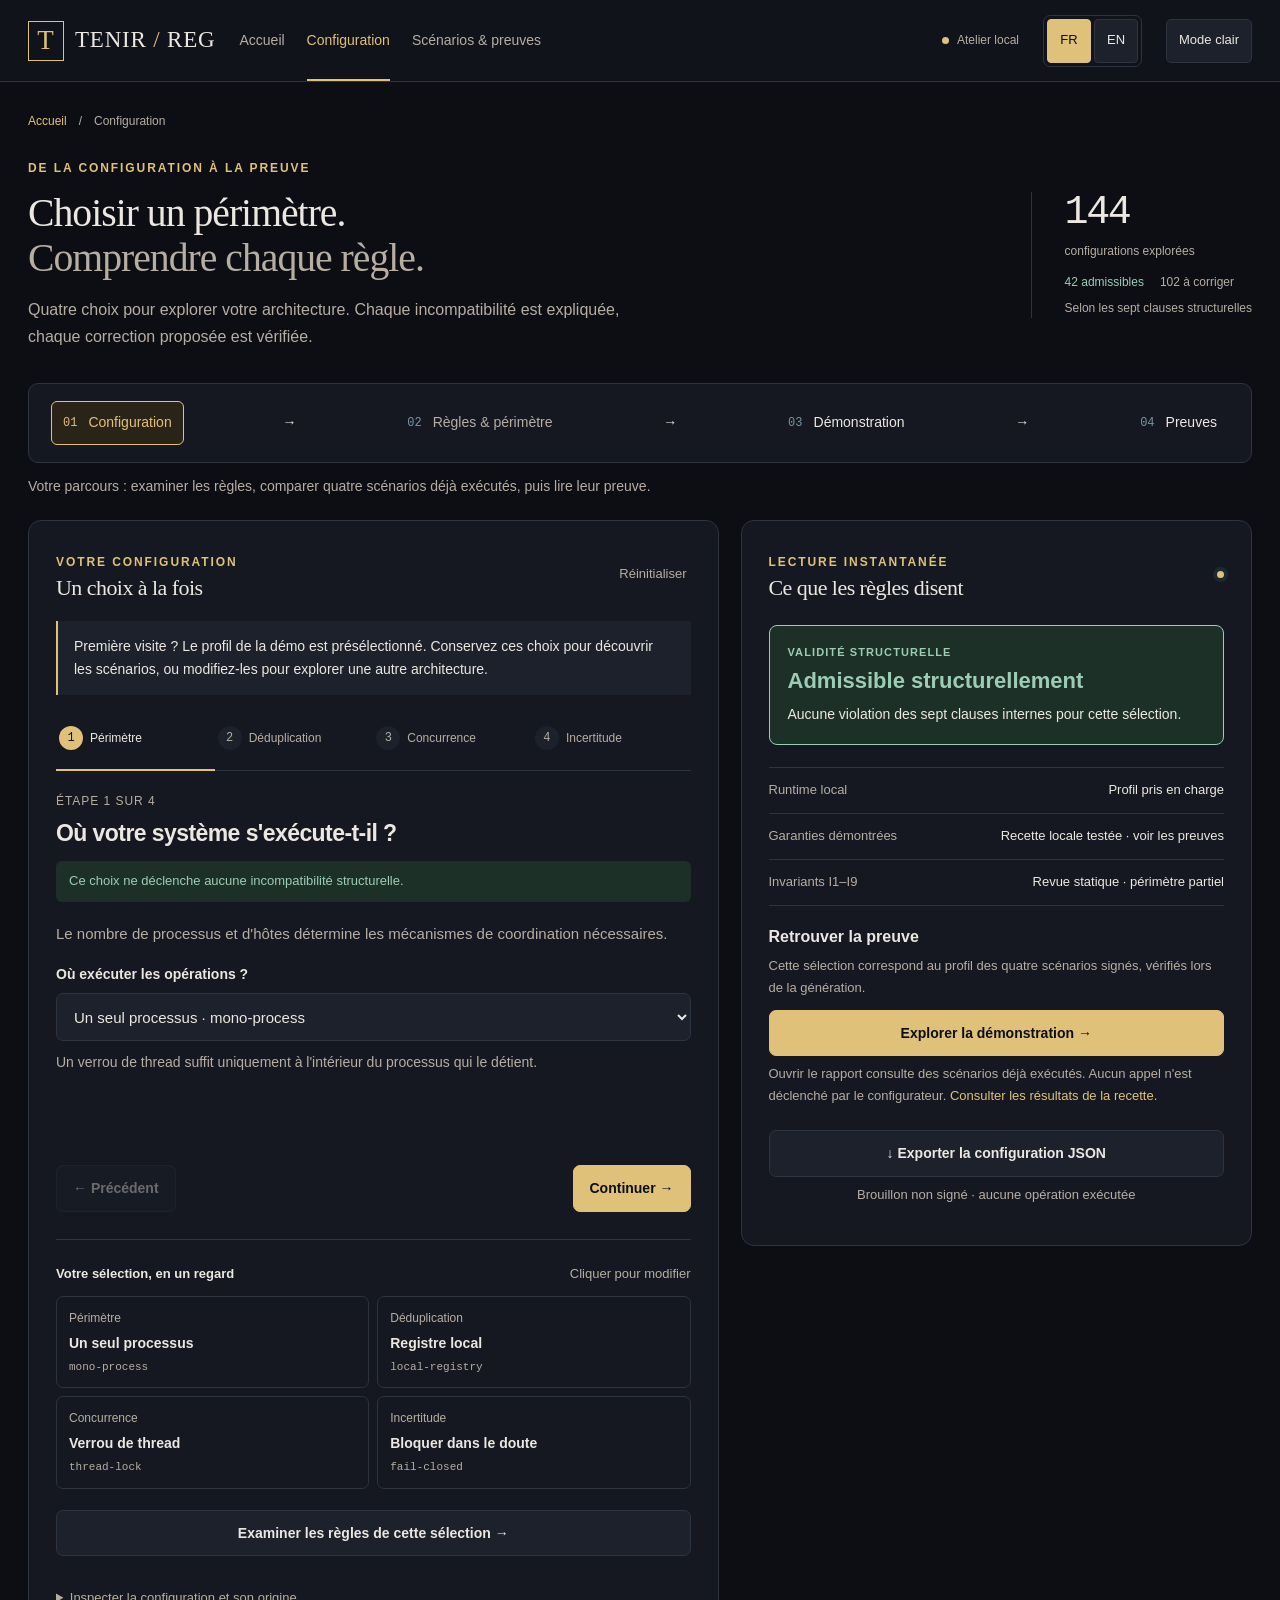
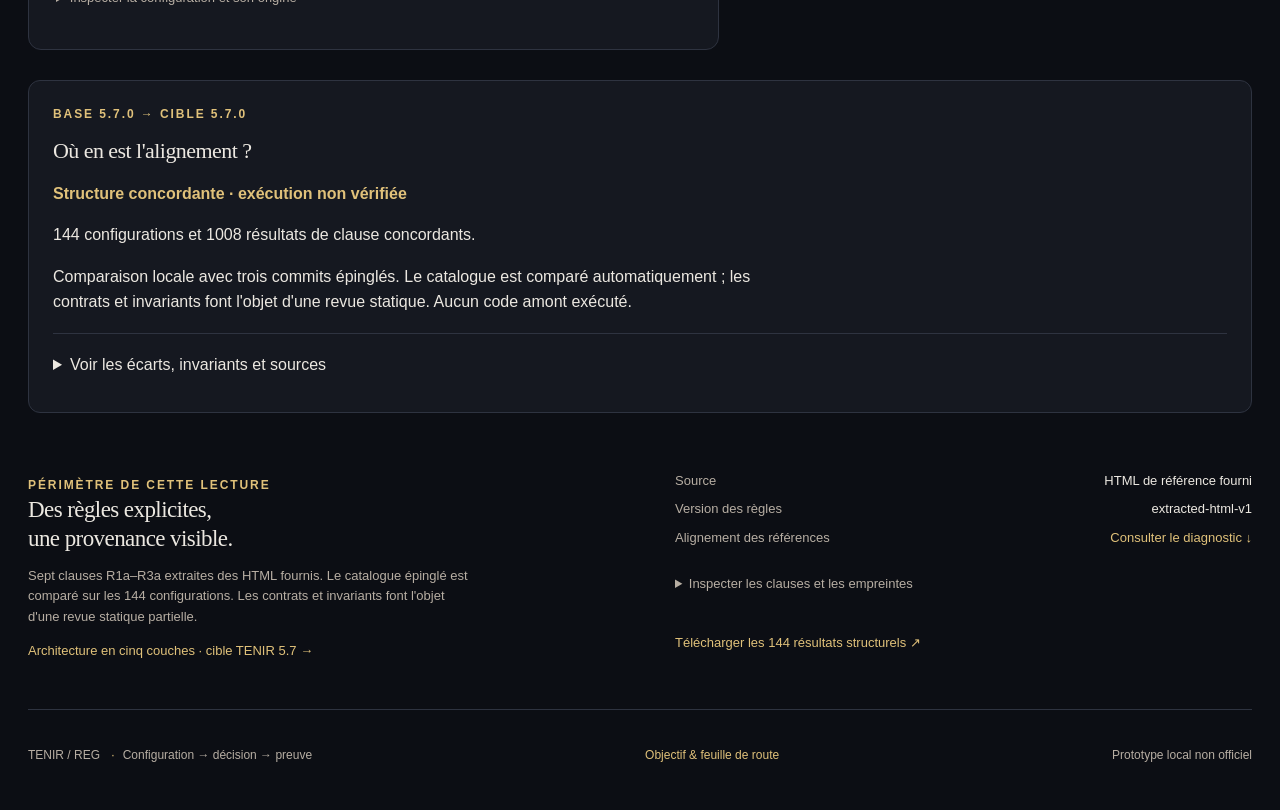
==== commit 5fd14765: "feat: align reg demo with tenir labs identity" ====
--- a/output/configurator.html
+++ b/output/configurator.html
@@ -1,650 +1,649 @@
-<!doctype html>
-<html lang="fr"><head><meta charset="utf-8"><meta name="viewport" content="width=device-width, initial-scale=1">
-<title data-fr="TENIR/REG — Configurateur explicable" data-en="TENIR/REG — Explainable configurator">TENIR/REG — Configurateur explicable</title>
-<meta name="description" content="Explorez 144 configurations, comprenez les règles structurelles et retrouvez les preuves de la démonstration locale TENIR/REG.">
-<style>:root{color-scheme:dark;--bg:#09131d;--panel:#101e2b;--panel-soft:#122332;--line:#293c4c;--text:#e8f0f5;--muted:#9db0bf;--cyan:#54dfdb;--green:#8de1ba;--amber:#f8c67c;--red:#ffb1b1}
-*{box-sizing:border-box}body{margin:0;background:radial-gradient(ellipse at 0 0,#10303b66,transparent 50%),var(--bg);color:var(--text);font:15px/1.6 'Segoe UI',sans-serif}a{color:var(--cyan);text-decoration:none}a:hover{text-decoration:underline}button,select{font:inherit}button,a,select{-webkit-tap-highlight-color:transparent}button:focus-visible,a:focus-visible,select:focus-visible,summary:focus-visible{outline:3px solid var(--cyan);outline-offset:4px}button{cursor:pointer}button:disabled{cursor:default;opacity:.4}button:disabled:hover{transform:none}[hidden]{display:none!important}.skip{position:absolute;left:20px;top:-80px;padding:10px;background:var(--panel);z-index:9}.skip:focus{top:10px}
-.topbar{min-height:82px;border-bottom:1px solid var(--line);display:flex;align-items:center;gap:48px;padding:0 max(28px,calc((100vw - 1340px)/2));background:#0b1620d9}.brand{color:var(--text);display:flex;gap:12px;align-items:center;font-size:16px;font-weight:750;letter-spacing:.06em}.brand:hover{text-decoration:none}.brand-mark{display:grid;place-items:center;width:35px;height:35px;background:var(--cyan);color:#102c31;font-weight:800;font-size:21px;border-radius:8px}.brand-slash{color:var(--cyan)}nav{display:flex;gap:26px}.topbar nav{align-self:stretch}.topbar nav a{display:flex;align-items:center;gap:10px;color:var(--muted);font-size:13px;border-bottom:2px solid transparent;padding-top:2px}.topbar nav a.active{color:var(--text);border-color:var(--cyan)}.local-label{margin-left:auto;display:flex;align-items:center;gap:8px;font-size:12px;color:var(--muted);white-space:nowrap}.local-label span,.live-dot{width:7px;height:7px;border-radius:50%;background:var(--cyan)}main{max-width:1340px;padding:30px 28px 0;margin:0 auto}.breadcrumb{font-size:12px;color:var(--muted);display:flex;gap:12px}.breadcrumb span{color:#4b6376}.intro{display:flex;justify-content:space-between;align-items:center;gap:35px;padding:38px 0}.eyebrow{color:var(--cyan);font-size:10px;letter-spacing:.16em;font-weight:700;margin:0 0 13px}h1{font-size:clamp(32px,3.1vw,46px);font-weight:620;line-height:1.16;letter-spacing:-.04em;margin:0 0 16px}h1>span{color:var(--muted)}.intro-copy{max-width:600px;color:var(--muted);margin:0;font-size:14px}.catalogue-stat{min-width:225px;padding-left:33px;border-left:1px solid var(--line);display:flex;flex-direction:column}.catalogue-stat>strong{font:52px/1.05 Consolas,monospace;letter-spacing:-.06em}.catalogue-stat>span{color:var(--muted);font-size:12px;margin:8px 0 12px}.catalogue-stat>div{display:flex;gap:16px;font-size:11px}.catalogue-stat b{color:var(--green);font-weight:500}.catalogue-stat div>span{color:var(--muted)}.catalogue-stat small{color:var(--muted);font-size:10px;margin-top:6px}.journey{display:flex;align-items:center;justify-content:space-between;gap:15px;padding:17px 22px;border:1px solid var(--line);border-radius:10px;background:#0b1924;font-size:12px;color:var(--muted);margin:4px 0 25px}.journey b{font:10px Consolas,monospace;display:inline-block;margin-right:8px;color:#7894a7}.journey .journey-active{color:var(--text)}.journey-active b{color:var(--cyan)}.workspace{display:grid;grid-template-columns:minmax(0,1.35fr) minmax(360px,1fr);gap:22px;align-items:start;scroll-margin-top:20px}.panel{border:1px solid var(--line);border-radius:13px;background:var(--panel);padding:27px}.section-heading{display:flex;justify-content:space-between;align-items:center;gap:15px}.section-heading .eyebrow{margin-bottom:6px}h2{font-size:22px;line-height:1.25;letter-spacing:-.025em;margin:0}h3{font-size:15px;line-height:1.4;margin:0 0 12px}h4{font-size:12px;margin:14px 0 5px}.text-button{border:0;background:transparent;color:var(--muted);padding:7px 0;font-size:12px}.text-button:hover{color:var(--cyan)}.stepper{gap:0;margin:30px 0 21px;border-bottom:1px solid var(--line);display:grid;grid-template-columns:repeat(4,1fr)}.stepper button{border:0;border-bottom:2px solid transparent;margin-bottom:-1px;padding:0 3px 12px;background:transparent;color:var(--muted);font-size:10px;text-align:left;display:flex;gap:7px;align-items:center}.stepper button>span{display:grid;place-items:center;width:20px;height:20px;background:#213647;border-radius:50%;font:10px Consolas,monospace;flex-shrink:0}.stepper button[aria-current=step]{color:var(--text);border-bottom-color:var(--cyan)}.stepper button[aria-current=step]>span{background:var(--cyan);color:#122c30}.step-progress{font-size:10px;text-transform:uppercase;letter-spacing:.08em;color:var(--muted);margin:0 0 8px}#step-title{font-size:23px;letter-spacing:-.025em;line-height:1.3;min-height:60px}.step-content{min-height:235px}fieldset{padding:0;border:0;margin:0;min-width:0}legend{position:absolute;width:1px;height:1px;overflow:hidden;clip-path:inset(50%)}fieldset>p{color:var(--muted);font-size:13px;margin:0 0 24px;min-height:42px}label{display:block;font:10px Consolas,monospace;letter-spacing:.07em;color:var(--muted);margin-bottom:8px}select{width:100%;min-height:48px;padding:10px 35px 10px 13px;border:1px solid #3b5366;border-radius:7px;color:var(--text);background:#0d1a26;font-size:13px}select[aria-invalid=true]{border-color:#d88f82;background:#2a2027}fieldset[aria-invalid=true] label{color:var(--red)}.field-hint{font-size:12px;color:var(--muted);margin-top:10px}.step-actions{display:flex;justify-content:space-between;gap:20px;padding:8px 0 27px;border-bottom:1px solid var(--line)}.primary,.secondary{display:inline-flex;align-items:center;justify-content:center;gap:8px;border:1px solid var(--line);border-radius:7px;padding:11px 16px;font-size:12px;font-weight:600;text-decoration:none;min-height:42px}.primary{background:var(--cyan);border-color:var(--cyan);color:#102e31}.primary:hover{background:#89e9e4;text-decoration:none}.secondary{background:transparent;color:var(--text)}.secondary:hover{background:#1a3142}.selection-heading{display:flex;justify-content:space-between;align-items:center;margin-top:24px;gap:15px}.selection-heading h3{font-size:12px;margin:0}.selection-heading>span{font-size:10px;color:var(--muted)}.selection-summary{display:grid;grid-template-columns:repeat(2,minmax(0,1fr));gap:8px;margin-top:12px}.selection-chip{text-align:left;min-width:0;padding:11px 12px;border:1px solid var(--line);background:#0d1a25;border-radius:7px;color:var(--text)}.selection-chip span{display:block;font:9px Consolas,monospace;color:var(--muted);margin-bottom:3px}.selection-chip strong{font:11px Consolas,monospace;overflow-wrap:anywhere;font-weight:400}.selection-chip[data-invalid=true]{border-color:#a46561}.snapshot{margin-top:22px}.snapshot>summary{color:var(--muted);font-size:11px;cursor:pointer}pre{white-space:pre-wrap;overflow-wrap:anywhere;background:#09151f;border:1px solid var(--line);padding:12px;font:11px/1.7 Consolas,monospace;border-radius:7px;max-height:340px;overflow:auto}.muted{color:var(--muted)}.small{font-size:11px;line-height:1.65}.assessment{padding:27px}.live-dot{box-shadow:0 0 0 4px #54dfdb16}.validity-box{margin:24px 0 0;padding:18px;border-radius:8px;border:1px solid #396858;background:#172f2b}.status-label{display:block;color:var(--green);letter-spacing:.1em;font-size:9px;font-weight:600}.validity-box strong{display:block;color:var(--green);font-size:22px;font-weight:600;line-height:1.3;margin:5px 0 8px}.validity-box p{font-size:12px;margin:0;color:#b3cebf}.validity-box[data-valid=false]{background:#30271f;border-color:#856b46}.validity-box[data-valid=false] .status-label,.validity-box[data-valid=false] strong{color:var(--amber)}.validity-box[data-valid=false] p{color:#d7c5ae}.violation-list{list-style:none;padding:0;margin:12px 0 0}.violation-list>li{padding:13px 0;border-bottom:1px solid var(--line)}.violation-list strong{color:var(--red);font:11px Consolas,monospace}.violation-list p{margin:5px 0 7px;font-size:12px}.violation-fields{display:flex;gap:6px;flex-wrap:wrap}.field-link{background:#2a242b;color:#edb2b0;border:1px solid #664b51;border-radius:4px;font:9px Consolas,monospace;padding:3px 6px}.corrections-heading{display:flex;justify-content:space-between;align-items:center;margin-top:20px}.corrections-heading h3{font-size:13px;margin:0}.corrections-heading span{font-size:11px;color:var(--muted)}.suggestions{display:grid;gap:8px;margin-top:12px;max-height:380px;overflow:auto;padding:2px}.suggestion{padding:13px;border:1px solid var(--line);border-radius:7px;background:#0c1924}.suggestion>p{margin:0 0 8px;font:10px/1.7 Consolas,monospace;overflow-wrap:anywhere}.suggestion>small{display:block;color:var(--muted);font-size:10px}.suggestion button{background:transparent;color:var(--cyan);font-size:10px;font-weight:600;border:0;padding:8px 0 0}.support-status{margin:22px 0 0;padding:0;border-top:1px solid var(--line)}.support-status>div{display:flex;justify-content:space-between;align-items:start;gap:22px;padding:12px 0;border-bottom:1px solid var(--line);font-size:11px}.support-status dt{color:var(--muted);flex-shrink:0}.support-status dd{margin:0;text-align:right;max-width:230px}.demo-box{padding-top:20px}.demo-box h3{font-size:13px;margin-bottom:5px}.demo-box>p{margin:7px 0 12px}.demo-link{width:100%}.demo-link[aria-disabled=true]{background:#20303d;border-color:#304352;color:#a0b1be;cursor:default;pointer-events:none}.export-button{width:100%;margin-top:12px}.export-note{text-align:center;margin:7px 0 0}.provenance-panel{margin-top:27px;padding:28px 0 34px;display:grid;grid-template-columns:1fr 1fr;gap:70px;border-bottom:1px solid var(--line)}.provenance-panel h2{font-size:23px}.provenance-panel p{color:var(--muted);font-size:12px;max-width:440px;margin-top:12px}.provenance-panel dl{margin:0 0 15px}.provenance-panel dl>div{display:flex;justify-content:space-between;gap:15px;font-size:11px;margin-bottom:8px}.provenance-panel dt{color:var(--muted)}.provenance-panel dd{margin:0;text-align:right}.provenance-panel summary{font-size:11px;color:var(--muted);cursor:pointer}.provenance-panel>div>a{display:inline-block;font-size:11px;margin-top:15px}.provenance-panel li{font-size:11px;margin-bottom:8px}footer{display:flex;justify-content:space-between;align-items:center;gap:20px;flex-wrap:wrap;color:var(--muted);font-size:10px;padding:24px 0 32px}.footer-dot{color:var(--cyan);padding:0 8px}.noscript{padding:20px;background:#30271f;border:1px solid var(--amber);border-radius:8px}
-@media(min-width:1400px){.assessment{position:sticky;top:22px}}@media(max-width:1000px){.topbar{gap:25px}.workspace{grid-template-columns:minmax(0,1.15fr) minmax(320px,1fr)}.panel{padding:20px}.stepper button{font-size:9px;gap:4px}.stepper button>span{width:16px;height:16px}.intro{padding:30px 0}.catalogue-stat{min-width:195px}.journey{font-size:10px;padding:15px}.provenance-panel{gap:35px}.topbar nav{gap:18px}}@media(max-width:780px){.workspace{grid-template-columns:1fr}.topbar{flex-wrap:wrap;padding:16px 22px 0;gap:15px}.topbar nav{order:3;width:100%;min-height:43px}.local-label{font-size:10px}.topbar nav a{font-size:12px}.intro{align-items:start}.catalogue-stat{min-width:160px;padding-left:20px}.catalogue-stat>strong{font-size:40px}.catalogue-stat>div{flex-direction:column;gap:2px}.journey{flex-wrap:wrap;justify-content:start;gap:10px}.journey>span[aria-hidden=true]{font-size:10px}.provenance-panel{gap:25px}.stepper button{font-size:11px}.stepper button>span{width:20px;height:20px}}@media(max-width:520px){main{padding:22px 16px 0}.intro{display:block;padding:25px 0}.catalogue-stat{border:0;border-top:1px solid var(--line);padding:17px 0 0;margin-top:23px;display:grid;grid-template-columns:auto 1fr;column-gap:15px;align-items:center}.catalogue-stat>strong{grid-row:span 3;font-size:39px}.catalogue-stat>span{margin:0}.catalogue-stat>div{flex-direction:row;font-size:10px}.catalogue-stat small{margin:0}.journey{gap:6px;font-size:9px;padding:13px}.journey b{margin-right:3px;font-size:9px}.panel{padding:20px 17px}.stepper button{font-size:9px;gap:4px}.stepper button>span{width:17px;height:17px}.selection-heading>span{display:none}.section-heading h2{font-size:20px}#step-title{font-size:23px}.provenance-panel{grid-template-columns:1fr;gap:20px}.support-status>div{gap:12px}.topbar{padding-left:16px;padding-right:16px}.topbar nav a{font-size:11px}footer{gap:12px;padding-top:20px}}
-
-.journey>button,.journey>a{border:1px solid transparent;background:transparent;color:var(--muted);padding:6px 9px;border-radius:6px;font:inherit;text-align:left;white-space:nowrap}
-.journey>button:hover,.journey>a[href]:hover{color:var(--text);background:#172b39;text-decoration:none}
-.journey>button[aria-pressed=true]{color:var(--cyan);background:#18333a;border-color:#355c65}
-.journey>button[aria-pressed=true] b{color:var(--cyan)}
-.journey>a[aria-disabled=true]{opacity:.6;cursor:not-allowed}
-.journey>a[href]{color:var(--text)}
-.review-rules{width:100%;margin-top:21px;color:var(--cyan)}
-.return-context-bar{display:flex;align-items:center;gap:18px;flex-wrap:wrap;padding:14px 18px;border:1px solid var(--line);background:#112a35;border-radius:9px;margin-bottom:20px}
-.return-context-bar p{margin:0;max-width:650px}.return-context-bar a{color:var(--cyan)}
-.language-toggle{background:transparent;border:1px solid var(--line);color:var(--cyan);border-radius:6px;padding:7px 11px;font:12px Consolas,monospace;min-width:42px}
-.language-toggle:hover{background:#18333a}.intro h1>.heading-main{color:var(--text)}
-.stepper button>.step-label{display:inline;width:auto;height:auto;background:transparent!important;color:inherit!important;border-radius:0;font:inherit}
-.local-label>span:last-child{width:auto;height:auto;border-radius:0;background:none}
-.journey button,.journey a{display:inline-flex;align-items:center;gap:3px}
-.rules-workspace{scroll-margin-top:25px}
-.rules-view-heading{display:flex;justify-content:space-between;align-items:start;gap:28px;margin:30px 0 20px}
-.rules-view-heading h2{font-size:27px;max-width:650px}
-.rules-view-heading button{flex-shrink:0}
-.rules-layout{display:grid;grid-template-columns:minmax(0,1.55fr) minmax(310px,1fr);gap:22px;align-items:start}
-.rules-summary{font-size:13px;color:var(--muted);margin:8px 0 17px}
-.rules-legend{display:flex;flex-wrap:wrap;gap:8px;margin-bottom:22px}
-.rule-results{display:grid;gap:13px}
-.rule-card{border:1px solid var(--line);border-left:3px solid #4b6475;border-radius:8px;padding:18px;background:#0d1a25}
-.rule-card[data-rule-status=SATISFIED]{border-left-color:var(--green)}
-.rule-card[data-rule-status=VIOLATED]{border-left-color:var(--red);background:#291f26}
-.rule-card-heading{display:flex;align-items:center;justify-content:space-between;gap:15px}
-.rule-card-heading>strong{font:15px Consolas,monospace}
-.rule-status{display:inline-block;border:1px solid #405666;border-radius:20px;padding:3px 9px;font-size:10px;color:var(--muted)}
-.rule-status[data-rule-status=SATISFIED]{color:var(--green);border-color:#3c665a}
-.rule-status[data-rule-status=VIOLATED]{color:var(--red);border-color:#98636c}
-.rule-card>p{font-size:13px;margin:11px 0}
-.rule-card>.rule-expression{font:10px/1.8 Consolas,monospace;color:var(--muted);overflow-wrap:anywhere;margin:5px 0}
-.rule-edit-fields{display:flex;flex-wrap:wrap;gap:8px;margin-top:13px}
-.rule-edit-fields button{padding:6px 10px;min-height:32px;font-size:10px;color:var(--cyan)}
-.scope-panel .selection-summary{margin:20px 0}
-.scope-panel>p{margin-top:18px}
-@media(min-width:1000px){.scope-panel{position:sticky;top:24px}}
-@media(max-width:1000px){.journey{gap:5px}.journey>button,.journey>a{padding:5px}.rules-layout{grid-template-columns:minmax(0,1.3fr) minmax(280px,1fr)}}
-@media(max-width:780px){.rules-layout{grid-template-columns:1fr}.rules-view-heading{flex-direction:column;gap:12px}.rules-view-heading h2{font-size:24px}.scope-panel{grid-row:1}.journey>button,.journey>a{white-space:normal}.rules-view-heading{margin-top:24px}}
-@media(max-width:520px){.topbar .local-label{display:none}.topbar .language-toggle{margin-left:auto}.stepper button{flex-direction:column;align-items:flex-start;gap:6px}.stepper button>.step-label{white-space:normal}.journey{gap:3px}.journey>button,.journey>a{font-size:10px;padding:6px 4px}}
-
-/* Keep the next action and its feedback near the choice, including on mobile. */
-body{font-size:16px}html{scroll-padding-top:24px}.topbar{gap:24px}.topbar nav{gap:22px}.topbar nav a{font-size:14px;min-height:44px}.topbar .brand{flex-shrink:0}.intro{padding:28px 0}.intro-copy{font-size:16px;line-height:1.7}.catalogue-stat{min-width:205px}.catalogue-stat>strong{font-size:40px}.catalogue-stat>span,.catalogue-stat>div,.catalogue-stat small{font-size:12px}.eyebrow,.step-progress{font-size:12px}.journey{margin-bottom:0;font-size:14px;flex-wrap:wrap}.journey>button,.journey>a{min-height:44px;padding:8px 11px}.journey b{font-size:12px}.journey-help{font-size:14px;color:var(--muted);margin:12px 0 23px;max-width:950px}.start-hint{font-size:14px;line-height:1.65;padding:14px 16px;background:var(--panel-soft);border-left:2px solid var(--cyan);margin:20px 0}.stepper{margin-top:24px}.stepper button{min-height:52px;font-size:12px;line-height:1.35}.stepper button>span{width:24px;height:24px;font-size:12px}#step-title{min-height:0;margin-bottom:12px}.step-feedback{padding:10px 13px;border-radius:6px;background:#162e29;color:var(--green);font-size:13px;line-height:1.6;margin:0 0 20px}.step-feedback[data-valid=false]{background:#33291d;color:var(--amber)}fieldset>p{font-size:15px;min-height:0;margin-bottom:18px}label{font:600 14px/1.5 'Segoe UI',sans-serif;letter-spacing:0;color:var(--text)}select{font-size:15px;min-height:48px}.field-hint,.field-error{font-size:14px;line-height:1.65}.field-error{color:var(--red);padding:11px 13px;background:#30232a;border-left:2px solid var(--red);border-radius:4px;margin:12px 0 0}.primary,.secondary{min-height:46px;font-size:14px}.text-button{min-height:44px;padding:8px 4px;font-size:13px}.selection-heading h3,.selection-heading>span{font-size:13px}.selection-chip{min-height:74px;padding:12px}.selection-chip span{font:12px/1.5 'Segoe UI',sans-serif}.selection-chip strong{font:600 14px/1.5 'Segoe UI',sans-serif}.selection-chip small{display:block;font:11px/1.5 Consolas,monospace;color:var(--muted);overflow-wrap:anywhere;margin-top:3px}.validity-box p,.violation-list p{font-size:14px;line-height:1.65}.status-label{font-size:11px}.violation-list strong{font-size:13px}.field-link{min-height:44px;font-size:12px;padding:8px}.suggestion>p{font-size:13px}.suggestion>small,.corrections-heading span{font-size:12px}.suggestion button{min-height:44px;font-size:14px;padding:9px 0}.suggestions{max-height:490px}.corrections-heading h3,.demo-box h3{font-size:16px}.support-status>div{font-size:13px;gap:15px}.small{font-size:13px}.demo-box{padding-top:20px}#use-local-profile{width:100%;margin:4px 0 8px}.snapshot>summary,.provenance-panel summary{font-size:13px;min-height:44px;display:list-item;padding:10px 0;line-height:1.6}.provenance-panel p,.provenance-panel li,.provenance-panel dl>div{font-size:13px}.provenance-panel>div>a{font-size:13px;min-height:44px;padding:10px 0}footer,footer a{font-size:12px}footer a{min-height:44px;display:inline-flex;align-items:center}.change-feedback{border:1px solid var(--line);border-radius:8px;background:var(--panel-soft);padding:15px;margin:18px 0}.change-feedback p{font-size:14px;line-height:1.65;margin:0 0 12px}.rules-next{display:flex;align-items:center;justify-content:space-between;gap:28px;padding:22px;background:var(--panel-soft);border:1px solid var(--line);border-radius:10px;margin:0 0 22px}.rules-next h3{font-size:18px;margin-bottom:8px}.rules-next p{font-size:14px;line-height:1.65;max-width:740px;margin:0;color:var(--muted)}.rules-next-actions{display:flex;gap:12px;flex-wrap:wrap;min-width:215px}.rules-next-actions>*{flex:1}.language-toggle{min-height:44px;min-width:44px}.topbar nav [aria-disabled=true]{opacity:.65;cursor:default}
-.rules-summary{font-size:15px}.rule-card>p{font-size:15px;line-height:1.65}.rule-card>.rule-expression{font-size:12px}.rule-status{font-size:12px;padding:5px 10px}.rule-edit-fields button{min-height:44px;font-size:13px;padding:8px 12px}.scope-panel>p{font-size:14px;line-height:1.7}.rules-next-actions .primary,.rules-next-actions .secondary{white-space:normal;text-align:center}.rules-view-heading .small{font-size:14px}
-@media(max-width:1000px){.topbar{flex-wrap:wrap;gap:12px 20px;padding-top:14px}.topbar nav{order:4;width:100%;min-height:48px}.topbar .local-label{margin-left:auto}.topbar .language-toggle{margin-left:0}.workspace{grid-template-columns:minmax(0,1.1fr) minmax(300px,1fr)}}
-@media(max-width:780px){.workspace{grid-template-columns:1fr}.intro{align-items:start}.journey{gap:7px;justify-content:start;padding:12px}.journey>span[aria-hidden=true]{display:none}.journey>button,.journey>a{font-size:13px}.rules-next{flex-direction:column;align-items:stretch;gap:16px}.rules-next-actions{min-width:0}.stepper button{font-size:12px}.step-feedback{margin-bottom:16px}.step-content{min-height:0}.step-actions{padding-top:18px}.assessment{position:static}.topbar nav{gap:16px;flex-wrap:wrap}.topbar nav a{font-size:13px}}
-@media(max-width:520px){.intro h1{font-size:32px}.catalogue-stat{display:flex;flex-direction:row;gap:12px;flex-wrap:wrap;min-width:0}.catalogue-stat>strong{font-size:28px}.catalogue-stat>span{margin:0}.catalogue-stat>div{gap:12px}.catalogue-stat small{width:100%}.topbar nav{gap:8px 16px}.topbar nav a{font-size:13px}.journey{display:grid;grid-template-columns:1fr 1fr;gap:6px}.journey>button,.journey>a{padding:9px 8px;font-size:13px}.stepper button{font-size:12px;align-items:center;text-align:center;padding-bottom:12px}.stepper button>.step-label{white-space:normal}.stepper button>span{width:24px;height:24px;font-size:12px}.support-status>div{display:block}.support-status dd{text-align:left;margin-top:4px;max-width:none}.selection-summary{grid-template-columns:1fr}.step-actions{gap:12px;align-items:stretch}.step-actions button{padding:10px 12px}.return-context-bar{padding:14px}.return-context-bar a{width:100%}}
-@media(prefers-reduced-motion:reduce){html{scroll-behavior:auto}*{transition:none!important}}
-.language-switch{display:flex;gap:3px;padding:3px;border:1px solid var(--line);border-radius:7px;flex-shrink:0}.language-switch button{min-height:44px;min-width:44px;border:0;border-radius:4px;padding:6px 10px;color:var(--muted);background:transparent;font-size:13px}.language-switch button[aria-pressed=true]{background:var(--cyan);color:#102f32}
-
-.reference-alignment{margin:30px 0;padding:24px;border:1px solid var(--border);border-radius:12px;background:var(--panel);scroll-margin-top:100px;overflow-wrap:anywhere}.reference-alignment h2{margin:8px 0 12px}.reference-alignment h3{margin:24px 0 12px}.reference-alignment h4{margin:0 0 8px;font:600 16px/1.5 var(--font-body,'Segoe UI',sans-serif)}.reference-alignment p{max-width:85ch}.alignment-status{font-weight:650;color:var(--cyan)}.reference-alignment details{border-top:1px solid var(--border);margin-top:18px;padding-top:8px}.reference-alignment summary{min-height:44px;padding:10px 0;cursor:pointer}.reference-alignment summary:focus-visible,.reference-alignment a:focus-visible{outline:3px solid var(--cyan);outline-offset:3px}.alignment-detail{padding-top:8px}.alignment-item{padding:16px 0;border-bottom:1px solid var(--border)}.alignment-sources{font-size:12px;line-height:1.8}.alignment-sources a{display:inline-block;padding:6px 0}.alignment-pins{padding-left:20px}.alignment-pins li{margin:10px 0}.alignment-pins code{font-size:12px}.reference-alignment pre{max-height:360px;overflow:auto;white-space:pre-wrap}@media(max-width:620px){.reference-alignment{padding:18px}.alignment-pins code{display:block}}
-</style><style id="tenir-theme-style">/* The shared envelope follows the forthcoming TENIR website: framed monogram,
-   serif display, quiet teal, ivory and near-black. No external font or asset. */
-:root,:root[data-theme=dark]{color-scheme:dark;--bg:#111713;--panel:#1b231e;--panel-soft:#232e27;--line:#425248;--border:#425248;--text:#f1f0e7;--muted:#bac4ba;--cyan:#87c6b4;--accent:#87c6b4;--accent-text:#11251c;--green:#add8b2;--amber:#e9c487;--red:#edaca4;--violet:#cfbfe5;--topbar:#141c17;--hover:#2a3930;--selected:#263e32;--code:#131c17;--valid-soft:#213a2b;--warn-soft:#3b3020;--error-soft:#3e2926;--accent-soft:#203a2e}
-:root[data-theme=light]{color-scheme:light;--bg:#f5f2e8;--panel:#fffdf7;--panel-soft:#eeeade;--line:#b9c4b8;--border:#b9c4b8;--text:#20352a;--muted:#536457;--cyan:#21634e;--accent:#21634e;--accent-text:#fffdf7;--green:#2c6741;--amber:#805717;--red:#9c3930;--violet:#685081;--topbar:#f9f6ed;--hover:#e5ebe0;--selected:#e0eee2;--code:#edeedc;--valid-soft:#e4f0df;--warn-soft:#f7ebd2;--error-soft:#f7e3dc;--accent-soft:#e3eee1}
-body{background:var(--bg);color:var(--text);font-family:'Segoe UI',Arial,sans-serif}
-h1,h2{font-family:Georgia,'Times New Roman',serif;font-weight:400;letter-spacing:-.025em}h1{line-height:1.12}
-.brand{font-family:Georgia,'Times New Roman',serif;font-weight:400;font-size:23px;letter-spacing:.035em;color:var(--text);text-decoration:none;display:inline-flex;align-items:center;gap:11px;white-space:nowrap}
-.brand-mark,.brand-icon{display:grid;place-items:center;flex:none;width:36px;height:40px;background:transparent;color:var(--accent);border:1px solid var(--accent);border-radius:0;font:27px/1 Georgia,'Times New Roman',serif}
-.brand-slash{color:var(--accent)}.brand-name{font:inherit}.topbar{background:var(--topbar);border-color:var(--line);gap:24px}.topbar>.container{gap:24px}.topbar nav a,.nav-links a{color:var(--muted)}.topbar nav a[aria-current=page],.nav-links a[aria-current=page]{color:var(--accent);border-color:var(--accent)}
-.panel,.utility-card,.repo,.command,.layer,.layer-detail,.journey,.journey-steps li,.stat,#detail,.selection-chip,.suggestion,.rule-card,.setup,.result-block,.return-context-bar,.rules-next,.change-feedback{background:var(--panel);border-color:var(--line);color:var(--text)}
-.layer:hover,.secondary:hover,.selection-chip:hover,.suggestion:hover,.journey>button:hover,.journey>a[href]:hover{background:var(--hover);border-color:var(--accent)}
-.layer[aria-pressed=true],.journey>button[aria-pressed=true],.scenarios button[aria-pressed=true],.nav-links a[aria-current=page]{background:var(--selected);border-color:var(--accent)}
-.scenarios button{background:var(--panel);color:var(--text);border-color:var(--line)}.scenarios button:hover{background:var(--hover)}
-a,.eyebrow,.layer-number,.utility-card .number,.repo .repo-verb{color:var(--accent)}.reading .reading-flow{color:var(--accent)!important}
-.title-muted,.muted,.hero-copy,.hero-note,.layer-role,.stack-note,.detail-meta dt,.detail-body p,.section-head p,.utility-card p,.reading p,.repo p,.source-note,.setup p,.release-note,footer,.status,.layer-tag,.small,.stat small,.scenario-hint,.scenario-index{color:var(--muted)}
-.version,.badge{background:var(--accent-soft);border-color:var(--accent);color:var(--accent)}.version-dot,.live-dot,.local-label>span:first-child{background:var(--accent)}
-.primary,.action.primary{background:var(--accent);border-color:var(--accent);color:var(--accent-text)}.primary:hover,.action.primary:hover{background:var(--accent);filter:brightness(1.09);color:var(--accent-text)}
-.secondary,.action:not(.primary),.language-toggle,.language-switch button,.theme-toggle{background:var(--panel-soft);border:1px solid var(--line);color:var(--text)}
-.language-switch button[aria-pressed=true]{background:var(--accent);border-color:var(--accent);color:var(--accent-text)}
-.appearance-controls{display:flex;align-items:center;justify-content:flex-end;gap:8px;flex-wrap:wrap;margin-bottom:16px}.appearance-controls .language-switch{margin:0}
-.theme-toggle{display:inline-flex;align-items:center;justify-content:center;min-height:44px;min-width:44px;padding:8px 12px;border-radius:5px;font:13px/1.4 'Segoe UI',Arial,sans-serif;cursor:pointer;white-space:nowrap;flex:none}
-.theme-toggle:hover,.language-toggle:hover{background:var(--hover);border-color:var(--accent)}
-select,option,pre{color:var(--text);background:var(--code);border-color:var(--line)}select[aria-invalid=true]{background:var(--error-soft);border-color:var(--red)}
-.stepper button>span{background:var(--panel-soft);color:var(--muted)}.stepper button[aria-current=step]>span{background:var(--accent);color:var(--accent-text)}
-.validity-box{background:var(--valid-soft);border-color:var(--green)}.validity-box p{color:var(--text)}.validity-box[data-valid=false]{background:var(--warn-soft);border-color:var(--amber)}.validity-box[data-valid=false] p{color:var(--text)}
-.rule-card[data-rule-status=VIOLATED],.field-link{background:var(--error-soft);border-color:var(--red);color:var(--red)}.rule-card[data-rule-status=VIOLATED]{color:var(--text)}
-.rule-status{border-color:var(--line)}.rule-status[data-rule-status=SATISFIED]{border-color:var(--green)}.rule-status[data-rule-status=VIOLATED]{border-color:var(--red)}
-.recovery,.noscript{background:var(--warn-soft);border-color:var(--amber)}.recovery.success{background:var(--valid-soft);border-color:var(--green)}.replay-note{background:var(--accent-soft);border-color:var(--accent)}
-.demo-link[aria-disabled=true]{background:var(--panel-soft);border-color:var(--line);color:var(--muted)}.step-feedback{background:var(--valid-soft);color:var(--green)}.step-feedback[data-valid=false]{background:var(--warn-soft);color:var(--amber)}.field-error{background:var(--error-soft);color:var(--red)}
-.breadcrumb span{color:var(--muted)}.loop article{border-color:var(--line)}.app-nav,.context-strip,.provenance-panel,.reading,footer{border-color:var(--line)}.skip,.skip-link{background:var(--accent);color:var(--accent-text)}
-button:focus-visible,a:focus-visible,select:focus-visible,summary:focus-visible{outline-color:var(--accent)}
-@media(max-width:780px){.topbar,.topbar>.container{gap:10px 16px}.theme-toggle{padding:8px 10px}.topbar nav{flex-wrap:wrap}.topbar .language-toggle{margin-left:0}.topbar .local-label{margin-left:auto}.topbar>.container>.language-switch{margin-left:auto}.appearance-controls{justify-content:flex-start}}
-@media(max-width:520px){.topbar .brand{margin-right:auto}.topbar .theme-toggle{margin-left:0}.brand{font-size:21px}.brand-mark,.brand-icon{width:32px;height:36px;font-size:25px}}
-@media(prefers-reduced-motion:reduce){*,*:before,*:after{scroll-behavior:auto!important;transition:none!important;animation:none!important}}
-</style>
-</head><body>
-<a id="skip-content" class="skip" href="#workspace" data-fr="Aller au configurateur" data-en="Skip to configurator">Aller au configurateur</a>
-<header class="topbar"><a class="brand" href="../index.html" aria-label="TENIR REG, accueil" data-fr-aria-label="TENIR REG, accueil" data-en-aria-label="TENIR REG, home"><span class="brand-mark">T</span><span>TENIR<span class="brand-slash"> / </span>REG</span></a><nav aria-label="Navigation principale" data-fr-aria-label="Navigation principale" data-en-aria-label="Main navigation"><a href="../index.html" data-fr="Accueil" data-en="Home">Accueil</a><a id="header-config-link" class="active" aria-current="page" href="configurator.html" data-fr="Configuration" data-en="Configuration">Configuration</a><a id="header-demo-link" href="report.html"><span id="header-demo-label">Scénarios &amp; preuves</span></a></nav><span class="local-label"><span></span><span data-fr="Atelier local" data-en="Local workspace">Atelier local</span></span><div class="language-switch" id="language-controls" role="group" aria-label="Langue"><button id="language-fr" type="button" lang="fr" aria-pressed="true">FR</button><button id="language-en" type="button" lang="en" aria-pressed="false">EN</button></div><button id="theme-toggle" class="theme-toggle" type="button" aria-label="Passer en mode clair">Mode clair</button></header>
-<main>
-<div class="breadcrumb"><a href="../index.html" data-fr="Accueil" data-en="Home">Accueil</a><span>/</span><span data-fr="Configuration" data-en="Configuration">Configuration</span></div>
-<section class="intro"><div><p class="eyebrow" data-fr="DE LA CONFIGURATION À LA PREUVE" data-en="FROM CONFIGURATION TO EVIDENCE">DE LA CONFIGURATION À LA PREUVE</p><h1><span class="heading-main" data-fr="Choisir un périmètre." data-en="Choose a scope.">Choisir un périmètre.</span><br><span data-fr="Comprendre chaque règle." data-en="Understand every rule.">Comprendre chaque règle.</span></h1><p class="intro-copy" data-fr="Quatre choix pour explorer votre architecture. Chaque incompatibilité est expliquée, chaque correction proposée est vérifiée." data-en="Explore your architecture through four choices. Every incompatibility is explained, every suggested correction is checked.">Quatre choix pour explorer votre architecture. Chaque incompatibilité est expliquée, chaque correction proposée est vérifiée.</p></div><div class="catalogue-stat"><strong>144</strong><span data-fr="configurations explorées" data-en="configurations explored">configurations explorées</span><div><b data-fr="42 admissibles" data-en="42 admissible">42 admissibles</b><span data-fr="102 à corriger" data-en="102 to correct">102 à corriger</span></div><small data-fr="Selon les sept clauses structurelles" data-en="Under the seven structural clauses">Selon les sept clauses structurelles</small></div></section>
-<nav class="journey" aria-label="Parcours produit" data-fr-aria-label="Parcours produit" data-en-aria-label="Product flow"><button id="journey-config" type="button" aria-pressed="true" aria-controls="workspace"><b>01</b><span data-fr="Configuration" data-en="Configuration">Configuration</span></button><span aria-hidden="true">→</span><button id="journey-rules" type="button" aria-pressed="false" aria-controls="rules-scope"><b>02</b><span data-fr="Règles &amp; périmètre" data-en="Rules &amp; scope">Règles &amp; périmètre</span></button><span aria-hidden="true">→</span><a id="journey-demo" aria-disabled="true"><b>03</b><span data-fr="Démonstration" data-en="Demo">Démonstration</span></a><span aria-hidden="true">→</span><a id="journey-evidence" aria-disabled="true"><b>04</b><span data-fr="Preuves" data-en="Evidence">Preuves</span></a></nav>
-<p id="journey-help" class="journey-help"></p>
-<div id="return-context-bar" class="return-context-bar" hidden><a id="return-to-context" class="secondary" hidden></a><p id="return-context-note" class="small muted"></p></div>
-<div class="workspace" id="workspace" tabindex="-1">
-<section class="editor panel" aria-labelledby="editor-heading"><div class="section-heading"><div><span class="eyebrow" data-fr="VOTRE CONFIGURATION" data-en="YOUR CONFIGURATION">VOTRE CONFIGURATION</span><h2 id="editor-heading" data-fr="Un choix à la fois" data-en="One choice at a time">Un choix à la fois</h2></div><button class="text-button" id="reset-config" type="button" data-fr="Réinitialiser" data-en="Reset">Réinitialiser</button></div>
-<p class="start-hint" data-fr="Première visite ? Le profil de la démo est présélectionné. Conservez ces choix pour découvrir les scénarios, ou modifiez-les pour explorer une autre architecture." data-en="First visit? The demo profile is preselected. Keep these choices to explore the scenarios, or change them to explore another architecture.">Première visite ? Le profil de la démo est présélectionné. Conservez ces choix pour découvrir les scénarios, ou modifiez-les pour explorer une autre architecture.</p>
-<nav class="stepper" aria-label="Étapes du configurateur" data-fr-aria-label="Étapes du configurateur" data-en-aria-label="Configurator steps"><button id="step-0" type="button" aria-controls="panel-HOST_SCOPE"><span>1</span><span class="step-label" data-fr="Périmètre" data-en="Scope">Périmètre</span></button><button id="step-1" type="button" aria-controls="panel-DEDUP_LAYER"><span>2</span><span class="step-label" data-fr="Déduplication" data-en="Deduplication">Déduplication</span></button><button id="step-2" type="button" aria-controls="panel-CONCURRENCY"><span>3</span><span class="step-label" data-fr="Concurrence" data-en="Concurrency">Concurrence</span></button><button id="step-3" type="button" aria-controls="panel-UNCERTAINTY"><span>4</span><span class="step-label" data-fr="Incertitude" data-en="Uncertainty">Incertitude</span></button></nav>
-<p class="step-progress" id="step-progress">Étape 1 sur 4</p><h3 id="step-title">Où votre système s'exécute-t-il ?</h3><p id="step-feedback" class="step-feedback" role="status" aria-live="polite" aria-atomic="true"></p>
-<div class="step-content">
-<fieldset id="panel-HOST_SCOPE"><legend data-fr="Périmètre d&#x27;exécution" data-en="Execution scope">Périmètre d'exécution</legend><p data-fr="Le nombre de processus et d&#x27;hôtes détermine les mécanismes de coordination nécessaires." data-en="The number of processes and hosts determines the coordination mechanisms needed.">Le nombre de processus et d'hôtes détermine les mécanismes de coordination nécessaires.</p><label for="field-HOST_SCOPE" data-fr="Où exécuter les opérations ?" data-en="Where should operations run?">Où exécuter les opérations ?</label><select id="field-HOST_SCOPE" aria-describedby="hint-HOST_SCOPE"><option value="mono-process" selected data-fr="Un seul processus · mono-process" data-en="One process · mono-process">Un seul processus · mono-process</option><option value="mono-host" data-fr="Plusieurs processus, un hôte · mono-host" data-en="Multiple processes, one host · mono-host">Plusieurs processus, un hôte · mono-host</option><option value="multi-host" data-fr="Plusieurs hôtes · multi-host" data-en="Multiple hosts · multi-host">Plusieurs hôtes · multi-host</option></select><div class="field-hint" id="hint-HOST_SCOPE" data-fr="Un verrou de thread suffit uniquement à l&#x27;intérieur du processus qui le détient." data-en="A thread lock is only sufficient inside the process that holds it.">Un verrou de thread suffit uniquement à l'intérieur du processus qui le détient.</div><p id="error-HOST_SCOPE" class="field-error" hidden></p></fieldset>
-<fieldset id="panel-DEDUP_LAYER" hidden><legend data-fr="Déduplication des opérations" data-en="Operation deduplication">Déduplication des opérations</legend><p data-fr="Choisissez le mécanisme qui doit empêcher qu&#x27;une même opération soit envoyée plusieurs fois." data-en="Choose the mechanism intended to prevent the same operation from being sent more than once.">Choisissez le mécanisme qui doit empêcher qu'une même opération soit envoyée plusieurs fois.</p><label for="field-DEDUP_LAYER" data-fr="Comment éviter les doublons ?" data-en="How should duplicates be prevented?">Comment éviter les doublons ?</label><select id="field-DEDUP_LAYER" aria-describedby="hint-DEDUP_LAYER"><option value="none" data-fr="Aucun mécanisme · none" data-en="No mechanism · none">Aucun mécanisme · none</option><option value="local-registry" selected data-fr="Registre local · local-registry" data-en="Local registry · local-registry">Registre local · local-registry</option><option value="provider-idempotency-key" data-fr="Clé du fournisseur · provider-idempotency-key" data-en="Provider key · provider-idempotency-key">Clé du fournisseur · provider-idempotency-key</option><option value="distributed-consensus-registry" data-fr="Registre distribué · distributed-consensus-registry" data-en="Distributed registry · distributed-consensus-registry">Registre distribué · distributed-consensus-registry</option></select><div class="field-hint" id="hint-DEDUP_LAYER" data-fr="Le registre local du prototype protège les opérations du processus en cours." data-en="The prototype&#x27;s local registry protects operations in the current process.">Le registre local du prototype protège les opérations du processus en cours.</div><p id="error-DEDUP_LAYER" class="field-error" hidden></p></fieldset>
-<fieldset id="panel-CONCURRENCY" hidden><legend data-fr="Coordination des accès" data-en="Access coordination">Coordination des accès</legend><p data-fr="Ce mécanisme protège le contrôle du budget et la réservation lorsque des demandes arrivent ensemble." data-en="This mechanism protects budget checks and reservations when requests arrive together.">Ce mécanisme protège le contrôle du budget et la réservation lorsque des demandes arrivent ensemble.</p><label for="field-CONCURRENCY" data-fr="Comment protéger les accès simultanés ?" data-en="How should simultaneous access be protected?">Comment protéger les accès simultanés ?</label><select id="field-CONCURRENCY" aria-describedby="hint-CONCURRENCY"><option value="thread-lock" selected data-fr="Verrou de thread · thread-lock" data-en="Thread lock · thread-lock">Verrou de thread · thread-lock</option><option value="file-lock" data-fr="Verrou de fichier · file-lock" data-en="File lock · file-lock">Verrou de fichier · file-lock</option><option value="distributed-transaction" data-fr="Transaction distribuée · distributed-transaction" data-en="Distributed transaction · distributed-transaction">Transaction distribuée · distributed-transaction</option><option value="distributed-consensus" data-fr="Consensus distribué · distributed-consensus" data-en="Distributed consensus · distributed-consensus">Consensus distribué · distributed-consensus</option></select><div class="field-hint" id="hint-CONCURRENCY" data-fr="L&#x27;admissibilité d&#x27;un mécanisme ne démontre pas son implémentation dans votre système." data-en="A mechanism&#x27;s admissibility does not demonstrate its implementation in your system.">L'admissibilité d'un mécanisme ne démontre pas son implémentation dans votre système.</div><p id="error-CONCURRENCY" class="field-error" hidden></p></fieldset>
-<fieldset id="panel-UNCERTAINTY" hidden><legend data-fr="Politique d&#x27;incertitude" data-en="Uncertainty policy">Politique d'incertitude</legend><p data-fr="Indiquez le comportement souhaité lorsque les observations indispensables ne permettent pas de décider." data-en="Choose the desired behavior when required observations do not support a decision.">Indiquez le comportement souhaité lorsque les observations indispensables ne permettent pas de décider.</p><label for="field-UNCERTAINTY" data-fr="Que faire si une observation manque ?" data-en="What if an observation is missing?">Que faire si une observation manque ?</label><select id="field-UNCERTAINTY" aria-describedby="hint-UNCERTAINTY"><option value="fail-closed" selected data-fr="Bloquer dans le doute · fail-closed" data-en="Block when uncertain · fail-closed">Bloquer dans le doute · fail-closed</option><option value="fail-open" data-fr="Autoriser dans le doute · fail-open" data-en="Allow when uncertain · fail-open">Autoriser dans le doute · fail-open</option><option value="human-escalation" data-fr="Demander une intervention · human-escalation" data-en="Request human review · human-escalation">Demander une intervention · human-escalation</option></select><div class="field-hint" id="hint-UNCERTAINTY" data-fr="Cet axe ne modifie pas les sept clauses structurelles. Le runtime local implémente uniquement fail-closed." data-en="This axis does not change the seven structural clauses. The local runtime implements fail-closed only.">Cet axe ne modifie pas les sept clauses structurelles. Le runtime local implémente uniquement fail-closed.</div><p id="error-UNCERTAINTY" class="field-error" hidden></p></fieldset>
-</div><div class="step-actions"><button class="secondary" id="previous-step" type="button" disabled data-fr="← Précédent" data-en="← Previous">← Précédent</button><button class="primary" id="next-step" type="button" data-fr="Continuer →" data-en="Continue →">Continuer →</button></div>
-<div id="change-feedback" class="change-feedback" hidden><p id="change-message" role="status" aria-live="polite"></p><button id="undo-change" class="secondary" type="button" data-fr="Annuler ce changement" data-en="Undo this change">Annuler ce changement</button></div>
-<div class="selection-heading"><h3 data-fr="Votre sélection, en un regard" data-en="Your selection at a glance">Votre sélection, en un regard</h3><span data-fr="Cliquer pour modifier" data-en="Click to edit">Cliquer pour modifier</span></div><div id="selection-summary" class="selection-summary"></div>
-<button id="review-rules" class="secondary review-rules" type="button" aria-controls="rules-scope" data-fr="Examiner les règles de cette sélection →" data-en="Review the rules for this selection →">Examiner les règles de cette sélection →</button>
-<details class="snapshot"><summary data-fr="Inspecter la configuration et son origine" data-en="Inspect the configuration and its origin">Inspecter la configuration et son origine</summary><h4 data-fr="Configuration actuelle" data-en="Current configuration">Configuration actuelle</h4><pre id="current-config"></pre><h4 data-fr="Configuration avant la première correction" data-en="Configuration before the first correction">Configuration avant la première correction</h4><p class="muted small" data-fr="Capturée à l&#x27;application d&#x27;une suggestion et conservée jusqu&#x27;à la réinitialisation." data-en="Captured when a suggestion is applied and kept until you reset.">Capturée à l'application d'une suggestion et conservée jusqu'à la réinitialisation.</p><pre id="initial-config"></pre><p id="change-summary" class="small muted"></p></details>
-</section>
-<aside class="assessment panel" aria-labelledby="assessment-heading"><div class="section-heading"><div><span class="eyebrow" data-fr="LECTURE INSTANTANÉE" data-en="LIVE ASSESSMENT">LECTURE INSTANTANÉE</span><h2 id="assessment-heading" data-fr="Ce que les règles disent" data-en="What the rules say">Ce que les règles disent</h2></div><span class="live-dot" title="Mise à jour à chaque sélection" data-fr-title="Mise à jour à chaque sélection" data-en-title="Updated with every selection"></span></div>
-<div class="validity-box" id="validity-box" role="status" aria-live="polite"><span class="status-label" data-fr="VALIDITÉ STRUCTURELLE" data-en="STRUCTURAL VALIDITY">VALIDITÉ STRUCTURELLE</span><strong id="validity-status" tabindex="-1">Chargement…</strong><p id="validity-explanation"></p></div>
-<ul id="violation-list" class="violation-list" aria-label="Clauses violées" data-fr-aria-label="Clauses violées" data-en-aria-label="Violated clauses"></ul>
-<section id="corrections-section"><div class="corrections-heading"><h3 data-fr="Corrections possibles" data-en="Possible corrections">Corrections possibles</h3><span id="suggestions-count"></span></div><p class="muted small" data-fr="Les propositions changent le moins de champs possible. Votre choix initial reste consultable." data-en="Suggestions change as few fields as possible. Your original choice remains available.">Les propositions changent le moins de champs possible. Votre choix initial reste consultable.</p><div id="suggestions" class="suggestions"></div></section>
-<dl class="support-status"><div><dt data-fr="Runtime local" data-en="Local runtime">Runtime local</dt><dd id="runtime-status"></dd></div><div><dt data-fr="Garanties démontrées" data-en="Demonstrated guarantees">Garanties démontrées</dt><dd id="guarantees-status"></dd></div><div><dt>Invariants I1–I9</dt><dd id="invariants-status"><span data-fr="Revue statique · périmètre partiel" data-en="Static review · partial scope">Revue statique · périmètre partiel</span></dd></div></dl>
-<div class="demo-box"><h3 data-fr="Retrouver la preuve" data-en="Find the evidence">Retrouver la preuve</h3><p id="demo-explanation" class="small muted"></p><a class="primary demo-link" id="demo-link" aria-disabled="true" data-fr="Explorer la démonstration →" data-en="Explore the demo →">Explorer la démonstration →</a><div id="local-profile-recovery" hidden><p id="demo-profile-preview" class="small muted"></p><button id="use-local-profile" type="button" class="secondary" data-fr="Utiliser le profil de la démo" data-en="Use the demo profile">Utiliser le profil de la démo</button></div><p class="small muted"><span data-fr="Ouvrir le rapport consulte des scénarios déjà exécutés. Aucun appel n&#x27;est déclenché par le configurateur." data-en="The report shows previously executed scenarios. The configurator does not dispatch any calls.">Ouvrir le rapport consulte des scénarios déjà exécutés. Aucun appel n'est déclenché par le configurateur.</span> <a href="test-results.json" data-fr="Consulter les résultats de la recette." data-en="View the test results.">Consulter les résultats de la recette.</a></p></div>
-<button class="secondary export-button" id="export-config" type="button" data-fr="↓ Exporter la configuration JSON" data-en="↓ Export configuration JSON">↓ Exporter la configuration JSON</button><p class="small muted export-note" data-fr="Brouillon non signé · aucune opération exécutée" data-en="Unsigned draft · no operation executed">Brouillon non signé · aucune opération exécutée</p><p id="export-status" class="small" role="status" aria-live="polite"></p>
-</aside></div>
-<section id="rules-scope" class="rules-workspace" hidden aria-labelledby="rules-heading">
-<div class="rules-view-heading"><div><p class="eyebrow" data-fr="02 · RÈGLES &amp; PÉRIMÈTRE" data-en="02 · RULES &amp; SCOPE">02 · RÈGLES &amp; PÉRIMÈTRE</p><h2 id="rules-heading" tabindex="-1" data-fr="Les sept clauses, appliquées à votre sélection." data-en="All seven clauses, applied to your selection.">Les sept clauses, appliquées à votre sélection.</h2><p class="muted small" data-fr="Chaque statut vient de l&#x27;évaluateur structurel. Une clause non applicable n&#x27;est pas comptée comme une règle satisfaite." data-en="Every status comes from the structural evaluator. An inapplicable clause is not counted as satisfied.">Chaque statut vient de l'évaluateur structurel. Une clause non applicable n'est pas comptée comme une règle satisfaite.</p></div><button id="back-to-config" class="secondary" type="button" data-fr="← Modifier la configuration" data-en="← Edit configuration">← Modifier la configuration</button></div>
-<section id="rules-next" class="rules-next" aria-labelledby="rules-next-title"><div><h3 id="rules-next-title"></h3><p id="rules-next-copy"></p></div><div class="rules-next-actions"><a id="rules-demo-link" class="primary" hidden data-fr="Comparer les quatre scénarios →" data-en="Compare the four scenarios →">Comparer les quatre scénarios →</a><button id="rules-fix" class="primary" type="button" hidden data-fr="Corriger le premier champ concerné →" data-en="Fix the first affected field →">Corriger le premier champ concerné →</button><button id="rules-use-local" class="secondary" type="button" hidden data-fr="Utiliser le profil de la démo" data-en="Use the demo profile">Utiliser le profil de la démo</button></div></section>
-<div class="rules-layout"><section class="panel rules-catalogue" aria-labelledby="rules-results-heading"><h3 id="rules-results-heading" data-fr="Résultats clause par clause" data-en="Clause-by-clause results">Résultats clause par clause</h3><p id="rules-summary" class="rules-summary" role="status" aria-live="polite"></p><div class="rules-legend"><span class="rule-status" data-rule-status="SATISFIED" data-fr="Satisfaite" data-en="Satisfied">Satisfaite</span><span class="rule-status" data-rule-status="VIOLATED" data-fr="Violée" data-en="Violated">Violée</span><span class="rule-status" data-rule-status="NOT_APPLICABLE" data-fr="Non applicable" data-en="Not applicable">Non applicable</span></div><div id="rule-results" class="rule-results"></div></section>
-<aside class="panel scope-panel" aria-labelledby="scope-heading"><p class="eyebrow" data-fr="PÉRIMÈTRE COURANT" data-en="CURRENT SCOPE">PÉRIMÈTRE COURANT</p><h3 id="scope-heading" data-fr="Votre architecture sélectionnée" data-en="Your selected architecture">Votre architecture sélectionnée</h3><div id="scope-config-summary" class="selection-summary"></div><p id="scope-description" class="muted small"></p><dl class="support-status"><div><dt data-fr="Admissibilité" data-en="Admissibility">Admissibilité</dt><dd id="scope-validity"></dd></div><div><dt data-fr="Runtime local" data-en="Local runtime">Runtime local</dt><dd id="scope-runtime"></dd></div><div><dt>Invariants I1–I9</dt><dd id="scope-invariants-status"><span data-fr="Revue statique · périmètre partiel" data-en="Static review · partial scope">Revue statique · périmètre partiel</span></dd></div></dl><p class="small muted" data-fr="Cliquez sur un champ pour revenir directement au choix correspondant. Votre sélection et votre configuration avant correction sont conservées." data-en="Click a field to return directly to its control. Your current selection and pre-correction configuration are preserved.">Cliquez sur un champ pour revenir directement au choix correspondant. Votre sélection et votre configuration avant correction sont conservées.</p><p class="small muted" data-fr="Les règles contrôlent les relations entre périmètre, déduplication et concurrence. L&#x27;axe UNCERTAINTY ne modifie pas ces sept clauses. Le diagnostic ci-dessous compare le catalogue épinglé ; la compatibilité d&#x27;exécution reste non vérifiée." data-en="The rules check relationships between scope, deduplication and concurrency. UNCERTAINTY does not change these seven clauses. The diagnostic below compares the pinned catalogue; execution compatibility remains unverified.">Les règles contrôlent les relations entre périmètre, déduplication et concurrence. L'axe UNCERTAINTY ne modifie pas ces sept clauses. Le diagnostic ci-dessous compare le catalogue épinglé ; la compatibilité d'exécution reste non vérifiée.</p></aside></div>
-</section>
-<section id="reference-alignment" class="reference-alignment" aria-labelledby="alignment-heading" data-structural-status="STRUCTURAL_MATCH" data-execution-compatibility="NOT_VERIFIED" data-full-conformance="NOT_DEMONSTRATED">
-<p class="eyebrow" data-fr="BASE 5.7.0 → CIBLE 5.7.0" data-en="5.7.0 BASE → 5.7.0 TARGET">BASE 5.7.0 → CIBLE 5.7.0</p>
-<h2 id="alignment-heading" data-fr="Où en est l&#x27;alignement ?" data-en="Where does alignment stand?">Où en est l&#x27;alignement ?</h2>
-<p class="alignment-status"><span data-fr="Structure concordante · exécution non vérifiée" data-en="Matching structure · execution unverified">Structure concordante · exécution non vérifiée</span></p>
-<p data-fr="144 configurations et 1008 résultats de clause concordants." data-en="144 configurations and 1008 matching clause outcomes.">144 configurations et 1008 résultats de clause concordants.</p>
-<p data-fr="Comparaison locale avec trois commits épinglés. Le catalogue est comparé automatiquement ; les contrats et invariants font l&#x27;objet d&#x27;une revue statique. Aucun code amont exécuté." data-en="Local comparison against three pinned commits. The catalogue is compared automatically; contracts and invariants receive static source review. No upstream code executed.">Comparaison locale avec trois commits épinglés. Le catalogue est comparé automatiquement ; les contrats et invariants font l&#x27;objet d&#x27;une revue statique. Aucun code amont exécuté.</p>
-<details><summary><span data-fr="Voir les écarts, invariants et sources" data-en="Inspect differences, invariants and sources">Voir les écarts, invariants et sources</span></summary>
-<div class="alignment-detail">
-<h3 data-fr="Contrats d&#x27;exécution : adaptations nécessaires" data-en="Execution contracts: adaptations required">Contrats d&#x27;exécution : adaptations nécessaires</h3>
-<p data-fr="Les preuves locales conservent leur sens actuel. La concordance du catalogue ne valide ni le runtime de référence ni la conformité S1." data-en="Local evidence retains its current meaning. Catalogue agreement validates neither the reference runtime nor S1 conformance.">Les preuves locales conservent leur sens actuel. La concordance du catalogue ne valide ni le runtime de référence ni la conformité S1.</p>
-<article class="alignment-item">
-<h4 data-fr="Version et portée d&#x27;autorité" data-en="Version and authority scope">Version et portée d&#x27;autorité</h4>
-<p data-fr="La base de référence déclare encore 5.6.1 dans ses métadonnées de profil, avec une version de schéma 1.2 et une extension profile-bound. Le prototype conserve ses versions et contrats de démonstration ; la release publiée 5.7.0 ne valide pas à elle seule son exécution." data-en="The reference still declares platform 5.6.1 in its profile metadata, with schema 1.2 and a profile-bound extension. The prototype retains its own demonstration versions and contracts; the published 5.7.0 release alone does not validate execution compatibility.">La base de référence déclare encore 5.6.1 dans ses métadonnées de profil, avec une version de schéma 1.2 et une extension profile-bound. Le prototype conserve ses versions et contrats de démonstration ; la release publiée 5.7.0 ne valide pas à elle seule son exécution.</p>
-<p class="alignment-sources"><a href="https://github.com/skiredj-prog/tenir_governance/blob/47ef67e3efc5f3008896a7d88bebf929fa0a98f0/pyproject.toml#L5-L10">pyproject.toml:L5 ↗</a> · <a href="https://github.com/skiredj-prog/tenir_governance/blob/47ef67e3efc5f3008896a7d88bebf929fa0a98f0/tenir_governance/_profile_meta.py#L25-L46">tenir_governance/_profile_meta.py:L25 ↗</a></p>
-</article>
-<article class="alignment-item">
-<h4 data-fr="Observation et entrées de l&#x27;évaluateur" data-en="Observation and evaluator inputs">Observation et entrées de l&#x27;évaluateur</h4>
-<p data-fr="Le noyau de référence évalue un score et une géométrie, ou un objet runtime TENIR 1.2 ; la composition ajoute des entrées épistémiques et des gardes. La démo valide une enveloppe Ed25519/TTL et le budget. Les états VERIFIED/HYPOTHESIS_WEAKENED ne sont pas des alias validés de tau_integrity ou epistemic.status." data-en="The reference kernel evaluates a score and geometry, or a TENIR 1.2 runtime object; composition adds epistemic inputs and guards. The demo validates an Ed25519/TTL envelope and budget. VERIFIED/HYPOTHESIS_WEAKENED are not validated aliases of tau_integrity or epistemic.status.">Le noyau de référence évalue un score et une géométrie, ou un objet runtime TENIR 1.2 ; la composition ajoute des entrées épistémiques et des gardes. La démo valide une enveloppe Ed25519/TTL et le budget. Les états VERIFIED/HYPOTHESIS_WEAKENED ne sont pas des alias validés de tau_integrity ou epistemic.status.</p>
-<p class="alignment-sources"><a href="https://github.com/skiredj-prog/tenir_governance/blob/47ef67e3efc5f3008896a7d88bebf929fa0a98f0/tenir_kernel/kernel.py#L49-L60">tenir_kernel/kernel.py:L49 ↗</a> · <a href="https://github.com/skiredj-prog/tenir_governance/blob/47ef67e3efc5f3008896a7d88bebf929fa0a98f0/tenir_kernel/kernel.py#L145-L187">tenir_kernel/kernel.py:L145 ↗</a> · <a href="https://github.com/skiredj-prog/tenir_governance/blob/47ef67e3efc5f3008896a7d88bebf929fa0a98f0/tenir_kernel/schemas/tenir_1_2.schema.json#L70-L138">tenir_kernel/schemas/tenir_1_2.schema.json:L70 ↗</a> · <a href="https://github.com/skiredj-prog/tenir_governance/blob/47ef67e3efc5f3008896a7d88bebf929fa0a98f0/tenir_governance/composition/governor.py#L228-L247">tenir_governance/composition/governor.py:L228 ↗</a></p>
-</article>
-<article class="alignment-item">
-<h4 data-fr="Verdicts et composition" data-en="Verdicts and composition">Verdicts et composition</h4>
-<p data-fr="La séparation entre décision et résultat existe dans les deux périmètres. La démo n&#x27;exécute ni le scoring, ni la composition à deux noyaux, ni FLAG ou les postures canoniques. Les libellés communs ne prouvent pas une décision équivalente." data-en="Both scopes separate decision from outcome. The demo executes neither scoring nor dual-kernel composition, FLAG, or canonical postures. Shared labels do not establish equivalent decisions.">La séparation entre décision et résultat existe dans les deux périmètres. La démo n&#x27;exécute ni le scoring, ni la composition à deux noyaux, ni FLAG ou les postures canoniques. Les libellés communs ne prouvent pas une décision équivalente.</p>
-<p class="alignment-sources"><a href="https://github.com/skiredj-prog/tenir_governance/blob/47ef67e3efc5f3008896a7d88bebf929fa0a98f0/tenir_governance/composition/decisions.py#L23-L44">tenir_governance/composition/decisions.py:L23 ↗</a> · <a href="https://github.com/skiredj-prog/tenir_governance/blob/47ef67e3efc5f3008896a7d88bebf929fa0a98f0/tenir_governance/composition/lattice.py#L46-L126">tenir_governance/composition/lattice.py:L46 ↗</a> · <a href="https://github.com/skiredj-prog/tenir_governance/blob/47ef67e3efc5f3008896a7d88bebf929fa0a98f0/tenir_governance/composition/schema_adapter.py#L46-L62">tenir_governance/composition/schema_adapter.py:L46 ↗</a></p>
-</article>
-<article class="alignment-item">
-<h4 data-fr="Identité, états et reprise" data-en="Identity, states and recovery">Identité, états et reprise</h4>
-<p data-fr="La référence distingue passage, identité idempotente, états durables et transitions autorisées, avec UNKNOWN réconciliable. La démo rejoue une opération existante en mémoire et rejette les conflits de payload ; elle ne fournit ni FAILED, ni résolution de HOLD/UNKNOWN, ni reprise après redémarrage." data-en="The reference distinguishes passage, idempotent identity, durable states and legal transitions, with reconcilable UNKNOWN. The demo replays existing in-memory operations and rejects payload conflicts; it provides neither FAILED, HOLD/UNKNOWN resolution, nor restart recovery.">La référence distingue passage, identité idempotente, états durables et transitions autorisées, avec UNKNOWN réconciliable. La démo rejoue une opération existante en mémoire et rejette les conflits de payload ; elle ne fournit ni FAILED, ni résolution de HOLD/UNKNOWN, ni reprise après redémarrage.</p>
-<p class="alignment-sources"><a href="https://github.com/skiredj-prog/tenir_governance/blob/47ef67e3efc5f3008896a7d88bebf929fa0a98f0/tenir_governance/objects/passage.py#L31-L68">tenir_governance/objects/passage.py:L31 ↗</a> · <a href="https://github.com/skiredj-prog/tenir_governance/blob/47ef67e3efc5f3008896a7d88bebf929fa0a98f0/tenir_governance/operations/registry.py#L72-L121">tenir_governance/operations/registry.py:L72 ↗</a> · <a href="https://github.com/skiredj-prog/tenir_governance/blob/47ef67e3efc5f3008896a7d88bebf929fa0a98f0/tenir_governance/operations/registry.py#L196-L248">tenir_governance/operations/registry.py:L196 ↗</a></p>
-</article>
-<article class="alignment-item">
-<h4 data-fr="Phases de réservation et de consommation" data-en="Reservation and consumption phases">Phases de réservation et de consommation</h4>
-<p data-fr="Le plafond est une préoccupation commune, mais les valeurs consommé/réservé ne décrivent pas les mêmes phases. Dans la référence, le montant est consommé au dispatch avant l&#x27;appel fournisseur ; la démo attend CONFIRMED. Une comparaison de compteurs doit conserver cette différence, notamment pour UNKNOWN et HOLD." data-en="The ceiling is a shared concern, but consumed/reserved describe different phases. The reference commits at dispatch before the provider call; the demo waits for CONFIRMED. Counter comparisons must retain this difference, especially for UNKNOWN and HOLD.">Le plafond est une préoccupation commune, mais les valeurs consommé/réservé ne décrivent pas les mêmes phases. Dans la référence, le montant est consommé au dispatch avant l&#x27;appel fournisseur ; la démo attend CONFIRMED. Une comparaison de compteurs doit conserver cette différence, notamment pour UNKNOWN et HOLD.</p>
-<p class="alignment-sources"><a href="https://github.com/skiredj-prog/tenir_governance/blob/47ef67e3efc5f3008896a7d88bebf929fa0a98f0/tenir_governance/composition/governor.py#L485-L557">tenir_governance/composition/governor.py:L485 ↗</a> · <a href="https://github.com/skiredj-prog/tenir_governance/blob/47ef67e3efc5f3008896a7d88bebf929fa0a98f0/tenir_governance/composition/governor.py#L827-L855">tenir_governance/composition/governor.py:L827 ↗</a> · <a href="https://github.com/skiredj-prog/tenir_governance/blob/47ef67e3efc5f3008896a7d88bebf929fa0a98f0/tenir_governance/composition/governor.py#L1130-L1207">tenir_governance/composition/governor.py:L1130 ↗</a></p>
-</article>
-<article class="alignment-item">
-<h4 data-fr="Contrat fournisseur et incertitude" data-en="Provider contract and uncertainty">Contrat fournisseur et incertitude</h4>
-<p data-fr="La démo conserve correctement l&#x27;incertitude après une exception simulée, mais n&#x27;implémente pas le protocole fournisseur de référence ni ses issues FAILED/PENDING, le rapprochement, les références fournisseur ou les dépendances à son idempotence externe." data-en="The demo preserves uncertainty after a simulated exception but does not implement the reference provider protocol, FAILED/PENDING outcomes, reconciliation, provider references, or external-idempotency dependencies.">La démo conserve correctement l&#x27;incertitude après une exception simulée, mais n&#x27;implémente pas le protocole fournisseur de référence ni ses issues FAILED/PENDING, le rapprochement, les références fournisseur ou les dépendances à son idempotence externe.</p>
-<p class="alignment-sources"><a href="https://github.com/skiredj-prog/tenir_governance/blob/47ef67e3efc5f3008896a7d88bebf929fa0a98f0/tenir_governance/operations/provider.py#L39-L145">tenir_governance/operations/provider.py:L39 ↗</a> · <a href="https://github.com/skiredj-prog/tenir_governance/blob/47ef67e3efc5f3008896a7d88bebf929fa0a98f0/tenir_governance/composition/governor.py#L908-L1034">tenir_governance/composition/governor.py:L908 ↗</a> · <a href="https://github.com/skiredj-prog/tenir_governance/blob/47ef67e3efc5f3008896a7d88bebf929fa0a98f0/tenir_governance/composition/governor.py#L1036-L1080">tenir_governance/composition/governor.py:L1036 ↗</a></p>
-</article>
-<article class="alignment-item">
-<h4 data-fr="Preuve, chaînage et export canonique" data-en="Evidence, chaining and canonical export">Preuve, chaînage et export canonique</h4>
-<p data-fr="Le ledger composé inspecté utilise un hash SHA-256 de JSON trié et compact ; il n&#x27;est pas l&#x27;enveloppe Ed25519/RFC8785 de la démo. Le schéma canonique exige un contexte explicite que le record local ne contient pas. Aucun format n&#x27;est déclaré équivalent ou supérieur à l&#x27;autre ; un adaptateur doit être conçu puis validé séparément." data-en="The inspected composition ledger hashes sorted compact JSON with SHA-256; it is not the demo&#x27;s Ed25519/RFC8785 envelope. Canonical schema export requires explicit context absent from the local record. Neither format is declared equivalent or superior; an adapter must be designed and validated separately.">Le ledger composé inspecté utilise un hash SHA-256 de JSON trié et compact ; il n&#x27;est pas l&#x27;enveloppe Ed25519/RFC8785 de la démo. Le schéma canonique exige un contexte explicite que le record local ne contient pas. Aucun format n&#x27;est déclaré équivalent ou supérieur à l&#x27;autre ; un adaptateur doit être conçu puis validé séparément.</p>
-<p class="alignment-sources"><a href="https://github.com/skiredj-prog/tenir_governance/blob/47ef67e3efc5f3008896a7d88bebf929fa0a98f0/tenir_governance/composition/lattice.py#L131-L145">tenir_governance/composition/lattice.py:L131 ↗</a> · <a href="https://github.com/skiredj-prog/tenir_governance/blob/47ef67e3efc5f3008896a7d88bebf929fa0a98f0/tenir_governance/composition/lattice.py#L163-L223">tenir_governance/composition/lattice.py:L163 ↗</a> · <a href="https://github.com/skiredj-prog/tenir_governance/blob/47ef67e3efc5f3008896a7d88bebf929fa0a98f0/tenir_governance/composition/schema_adapter.py#L71-L88">tenir_governance/composition/schema_adapter.py:L71 ↗</a> · <a href="https://github.com/skiredj-prog/tenir_governance/blob/47ef67e3efc5f3008896a7d88bebf929fa0a98f0/tenir_governance/composition/schema_adapter.py#L133-L169">tenir_governance/composition/schema_adapter.py:L133 ↗</a> · <a href="https://github.com/skiredj-prog/tenir_governance/blob/47ef67e3efc5f3008896a7d88bebf929fa0a98f0/tenir_kernel/schemas/tenir_1_2.schema.json#L6-L27">tenir_kernel/schemas/tenir_1_2.schema.json:L6 ↗</a></p>
-</article>
-<details><summary><span data-fr="Lire les neuf invariants" data-en="Read the nine invariants">Lire les neuf invariants</span></summary>
-<p data-fr="Les tests cités vérifient le prototype. Ils n&#x27;exécutent pas les gardes de référence." data-en="Cited tests check the prototype. They do not execute reference guards.">Les tests cités vérifient le prototype. Ils n&#x27;exécutent pas les gardes de référence.</p>
-<article class="alignment-item"><h4>I1 · <span data-fr="Effet au plus une fois, sous hypothèses" data-en="At-most-once effect — conditional property in the manuscript">Effet au plus une fois, sous hypothèses</span></h4><p><span data-fr="Sous-ensemble local" data-en="Local subset">Sous-ensemble local</span></p>
-<p data-fr="Le registre en mémoire empêche un deuxième appel simulé pour le même operation_id et le même request_hash, y compris pendant DISPATCHING et après UNKNOWN. Il ne représente pas l&#x27;équivalence d&#x27;effets entre identifiants distincts, la survie au crash ni les hypothèses du théorème conditionnel." data-en="The in-memory registry prevents a second simulated call for the same operation_id and request_hash, including during DISPATCHING and after UNKNOWN. It does not represent effect equivalence across different identifiers, crash survival, or the conditional theorem&#x27;s assumptions.">Le registre en mémoire empêche un deuxième appel simulé pour le même operation_id et le même request_hash, y compris pendant DISPATCHING et après UNKNOWN. Il ne représente pas l&#x27;équivalence d&#x27;effets entre identifiants distincts, la survie au crash ni les hypothèses du théorème conditionnel.</p>
-<p class="alignment-sources"><a href="https://github.com/skiredj-prog/tenir_governance/blob/47ef67e3efc5f3008896a7d88bebf929fa0a98f0/docs/manuscript.md#L149-L161">docs/manuscript.md:L149 ↗</a></p>
-<p><span data-fr="Tests locaux : " data-en="Local tests: ">Tests locaux : </span><code>T05, T07</code></p>
-</article>
-<article class="alignment-item"><h4>I2 · <span data-fr="Définition à préciser dans ce périmètre" data-en="Not identified in the inspected pinned-runtime guard subset">Définition à préciser dans ce périmètre</span></h4><p><span data-fr="Non évalué dans cette revue" data-en="Not assessed in this review">Non évalué dans cette revue</span></p>
-<p data-fr="Le sous-ensemble inspecté nomme I3, I4, I6, I7, I8 et I9, mais ne donne pas de définition opérationnelle de I2. Cela ne démontre pas son absence de toutes les références doctrinales. Aucun label ni test d&#x27;équivalence n&#x27;est inventé." data-en="The inspected subset names I3, I4, I6, I7, I8 and I9 but supplies no operational definition of I2. This does not establish its absence from every doctrinal reference. No label or equivalence test is invented.">Le sous-ensemble inspecté nomme I3, I4, I6, I7, I8 et I9, mais ne donne pas de définition opérationnelle de I2. Cela ne démontre pas son absence de toutes les références doctrinales. Aucun label ni test d&#x27;équivalence n&#x27;est inventé.</p>
-<p class="alignment-sources"><a href="https://github.com/skiredj-prog/tenir_governance/blob/47ef67e3efc5f3008896a7d88bebf929fa0a98f0/tenir_governance/membrane/__init__.py#L208-L276">tenir_governance/membrane/__init__.py:L208 ↗</a></p>
-</article>
-<article class="alignment-item"><h4>I3 · <span data-fr="Terminalité d&#x27;une tentative" data-en="Attempt terminality">Terminalité d&#x27;une tentative</span></h4><p><span data-fr="Sous-ensemble local" data-en="Local subset">Sous-ensemble local</span></p>
-<p data-fr="Une opération déjà connue est rejouée sans nouvel envoi ; un payload différent sous le même identifiant provoque Conflict. Le prototype n&#x27;implémente pas Passage.is_terminal ni les transitions durables CONFIRMED/FAILED de la référence." data-en="A known operation is replayed without another dispatch; a different payload under the same identifier raises Conflict. The prototype does not implement Passage.is_terminal or the reference&#x27;s durable CONFIRMED/FAILED transitions.">Une opération déjà connue est rejouée sans nouvel envoi ; un payload différent sous le même identifiant provoque Conflict. Le prototype n&#x27;implémente pas Passage.is_terminal ni les transitions durables CONFIRMED/FAILED de la référence.</p>
-<p class="alignment-sources"><a href="https://github.com/skiredj-prog/tenir_governance/blob/47ef67e3efc5f3008896a7d88bebf929fa0a98f0/tenir_governance/membrane/__init__.py#L216-L222">tenir_governance/membrane/__init__.py:L216 ↗</a></p>
-<p><span data-fr="Tests locaux : " data-en="Local tests: ">Tests locaux : </span><code>T05, T07</code></p>
-</article>
-<article class="alignment-item"><h4>I4 · <span data-fr="Effets par dispatch autorisé" data-en="Only dispatch produces effects — dispatchability guard">Effets par dispatch autorisé</span></h4><p><span data-fr="Sous-ensemble local" data-en="Local subset">Sous-ensemble local</span></p>
-<p data-fr="Le simulateur est appelé seulement après PASS et réservation ; les veto et attentes ne l&#x27;appellent pas. Ces tests observent le journal simulé, sans établir des effets externes ni reprendre le garde de dispatchabilité du Passage." data-en="The simulator is called only after PASS and reservation; vetoes and holds do not call it. These tests observe the simulated journal without establishing external effects or implementing Passage&#x27;s dispatchability guard.">Le simulateur est appelé seulement après PASS et réservation ; les veto et attentes ne l&#x27;appellent pas. Ces tests observent le journal simulé, sans établir des effets externes ni reprendre le garde de dispatchabilité du Passage.</p>
-<p class="alignment-sources"><a href="https://github.com/skiredj-prog/tenir_governance/blob/47ef67e3efc5f3008896a7d88bebf929fa0a98f0/tenir_governance/membrane/__init__.py#L224-L230">tenir_governance/membrane/__init__.py:L224 ↗</a></p>
-<p><span data-fr="Tests locaux : " data-en="Local tests: ">Tests locaux : </span><code>T03, T04, T07</code></p>
-</article>
-<article class="alignment-item"><h4>I5 · <span data-fr="Définition à préciser dans ce périmètre" data-en="Not identified in the inspected pinned-runtime guard subset">Définition à préciser dans ce périmètre</span></h4><p><span data-fr="Non évalué dans cette revue" data-en="Not assessed in this review">Non évalué dans cette revue</span></p>
-<p data-fr="Aucune définition de I5 n&#x27;a été trouvée dans les contrats ciblés de ce relevé. Le mapping doctrinal reste ouvert ; aucune conformité n&#x27;est déduite du seul chaînage ou de la signature des preuves." data-en="No I5 definition was found in the targeted contracts of this audit. Doctrinal mapping remains open; chaining or signing records alone does not establish conformance.">Aucune définition de I5 n&#x27;a été trouvée dans les contrats ciblés de ce relevé. Le mapping doctrinal reste ouvert ; aucune conformité n&#x27;est déduite du seul chaînage ou de la signature des preuves.</p>
-<p class="alignment-sources"><a href="https://github.com/skiredj-prog/tenir_governance/blob/47ef67e3efc5f3008896a7d88bebf929fa0a98f0/tenir_governance/membrane/__init__.py#L208-L276">tenir_governance/membrane/__init__.py:L208 ↗</a></p>
-</article>
-<article class="alignment-item"><h4>I6 · <span data-fr="Admission sous quarantaine" data-en="No admission under quarantine">Admission sous quarantaine</span></h4><p><span data-fr="Non implémenté" data-en="Not implemented">Non implémenté</span></p>
-<p data-fr="Le moteur local n&#x27;a pas d&#x27;état QUARANTINE_LOCK, de garde global d&#x27;admission/dispatch ni de procédure de sortie autorisée. HOLD et UNKNOWN ne sont pas des substituts à ce mécanisme." data-en="The local engine has no QUARANTINE_LOCK state, global admission/dispatch guard, or authorized exit procedure. HOLD and UNKNOWN do not substitute for that mechanism.">Le moteur local n&#x27;a pas d&#x27;état QUARANTINE_LOCK, de garde global d&#x27;admission/dispatch ni de procédure de sortie autorisée. HOLD et UNKNOWN ne sont pas des substituts à ce mécanisme.</p>
-<p class="alignment-sources"><a href="https://github.com/skiredj-prog/tenir_governance/blob/47ef67e3efc5f3008896a7d88bebf929fa0a98f0/tenir_governance/membrane/__init__.py#L208-L214">tenir_governance/membrane/__init__.py:L208 ↗</a></p>
-</article>
-<article class="alignment-item"><h4>I7 · <span data-fr="Intégrité de délégation" data-en="Delegation integrity">Intégrité de délégation</span></h4><p><span data-fr="Non implémenté" data-en="Not implemented">Non implémenté</span></p>
-<p data-fr="Aucun objet Agent/Delegation, registre d&#x27;agents ou contrôle can_delegate_to n&#x27;est utilisé par ce prototype. L&#x27;absence de délégation dans ses scénarios ne démontre pas ce garde." data-en="No Agent/Delegation object, agent registry, or can_delegate_to check is used by this prototype. Delegation being absent from its scenarios does not demonstrate that guard.">Aucun objet Agent/Delegation, registre d&#x27;agents ou contrôle can_delegate_to n&#x27;est utilisé par ce prototype. L&#x27;absence de délégation dans ses scénarios ne démontre pas ce garde.</p>
-<p class="alignment-sources"><a href="https://github.com/skiredj-prog/tenir_governance/blob/47ef67e3efc5f3008896a7d88bebf929fa0a98f0/tenir_governance/membrane/__init__.py#L232-L245">tenir_governance/membrane/__init__.py:L232 ↗</a></p>
-</article>
-<article class="alignment-item"><h4>I8 · <span data-fr="Budget agrégé" data-en="Aggregate budget">Budget agrégé</span></h4><p><span data-fr="Sous-ensemble local" data-en="Local subset">Sous-ensemble local</span></p>
-<p data-fr="Le plafond consommé + réservé est contrôlé sous RLock pour des unités entières dans un seul processus. Les phases comptables divergent : la référence réserve aussi sur HOLD et consomme au dispatch ; la démo ne réserve pas sur HELD et conserve UNKNOWN en réservé jusqu&#x27;à une confirmation qu&#x27;elle ne réconcilie pas." data-en="Consumed plus reserved is checked under RLock for integer units within one process. Accounting phases differ: the reference also reserves on HOLD and commits at dispatch; the demo does not reserve on HELD and keeps UNKNOWN reserved without implementing reconciliation.">Le plafond consommé + réservé est contrôlé sous RLock pour des unités entières dans un seul processus. Les phases comptables divergent : la référence réserve aussi sur HOLD et consomme au dispatch ; la démo ne réserve pas sur HELD et conserve UNKNOWN en réservé jusqu&#x27;à une confirmation qu&#x27;elle ne réconcilie pas.</p>
-<p class="alignment-sources"><a href="https://github.com/skiredj-prog/tenir_governance/blob/47ef67e3efc5f3008896a7d88bebf929fa0a98f0/tenir_governance/membrane/__init__.py#L247-L264">tenir_governance/membrane/__init__.py:L247 ↗</a></p>
-<p><span data-fr="Tests locaux : " data-en="Local tests: ">Tests locaux : </span><code>T02, T03, T05, T06</code></p>
-</article>
-<article class="alignment-item"><h4>I9 · <span data-fr="Cohérence temporelle de trajectoire" data-en="Trajectory temporal consistency">Cohérence temporelle de trajectoire</span></h4><p><span data-fr="Non implémenté" data-en="Not implemented">Non implémenté</span></p>
-<p data-fr="La démo vérifie l&#x27;âge et l&#x27;expiration d&#x27;un signal, mais ne possède pas Trajectory.check_temporal_consistency. Le test de fraîcheur T04 n&#x27;est pas une preuve de cohérence temporelle d&#x27;une trajectoire." data-en="The demo checks a signal&#x27;s age and expiry but has no Trajectory.check_temporal_consistency. Freshness test T04 is not evidence of trajectory temporal consistency.">La démo vérifie l&#x27;âge et l&#x27;expiration d&#x27;un signal, mais ne possède pas Trajectory.check_temporal_consistency. Le test de fraîcheur T04 n&#x27;est pas une preuve de cohérence temporelle d&#x27;une trajectoire.</p>
-<p class="alignment-sources"><a href="https://github.com/skiredj-prog/tenir_governance/blob/47ef67e3efc5f3008896a7d88bebf929fa0a98f0/tenir_governance/membrane/__init__.py#L266-L276">tenir_governance/membrane/__init__.py:L266 ↗</a></p>
-</article>
-</details>
-<details><summary><span data-fr="Comparer les quatre parcours au harnais" data-en="Compare the four scenarios with the harness">Comparer les quatre parcours au harnais</span></summary>
-<article class="alignment-item"><h4>autorisation</h4>
-<p data-fr="Les deux chemins autorisent puis enregistrent un résultat positif. CONFIRMED et RESOLVED appartiennent toutefois à des contrats différents ; le moteur local ne possède ni LEI, ni attempt_id distinct, ni permis consommable et reçu lié au nonce." data-en="Both paths allow an operation and record a positive result. CONFIRMED and RESOLVED belong to different contracts; the local engine has no LEI, distinct attempt_id, consumable permit or nonce-bound receipt.">Les deux chemins autorisent puis enregistrent un résultat positif. CONFIRMED et RESOLVED appartiennent toutefois à des contrats différents ; le moteur local ne possède ni LEI, ni attempt_id distinct, ni permis consommable et reçu lié au nonce.</p>
-<p class="alignment-sources"><a href="https://github.com/skiredj-prog/tenir-conformance-s1-g1/blob/d29400100b00f7e7a87d229af660f62e51d61f12/src/tenir_conformance/membrane/membrane.py#L701-L705">src/tenir_conformance/membrane/membrane.py:L701 ↗</a></p>
-</article>
-<article class="alignment-item"><h4>blocage</h4>
-<p data-fr="Le refus empêche un nouvel envoi dans les deux modèles. Le veto local porte ici sur une hypothèse affaiblie ; le harnais teste le refus du KernelBridge et conserve FAILED avec non_execution_confirmed puis déverrouillage du LEI." data-en="Refusal prevents a new dispatch in both models. This local veto concerns a weakened hypothesis; the harness tests KernelBridge refusal and records FAILED with non_execution_confirmed and LEI unlocking.">Le refus empêche un nouvel envoi dans les deux modèles. Le veto local porte ici sur une hypothèse affaiblie ; le harnais teste le refus du KernelBridge et conserve FAILED avec non_execution_confirmed puis déverrouillage du LEI.</p>
-<p class="alignment-sources"><a href="https://github.com/skiredj-prog/tenir-conformance-s1-g1/blob/d29400100b00f7e7a87d229af660f62e51d61f12/tests/test_nonce_and_kernel_veto.py#L94-L112">tests/test_nonce_and_kernel_veto.py:L94 ↗</a></p>
-</article>
-<article class="alignment-item"><h4>attente</h4>
-<p data-fr="HOLD est un point commun de disposition, pas une correspondance S2. L’attente locale provient d’un signal absent avant tout envoi ; S2 expire après consommation d’un permis et peut survenir après un effet." data-en="HOLD is a shared disposition, not an S2 mapping. The local hold comes from a missing signal before dispatch; S2 expires after permit consumption and may occur after an effect.">HOLD est un point commun de disposition, pas une correspondance S2. L’attente locale provient d’un signal absent avant tout envoi ; S2 expire après consommation d’un permis et peut survenir après un effet.</p>
-<p class="alignment-sources"><a href="https://github.com/skiredj-prog/tenir-conformance-s1-g1/blob/d29400100b00f7e7a87d229af660f62e51d61f12/src/tenir_conformance/membrane/membrane.py#L506-L512">src/tenir_conformance/membrane/membrane.py:L506 ↗</a> · <a href="https://github.com/skiredj-prog/tenir-conformance-s1-g1/blob/d29400100b00f7e7a87d229af660f62e51d61f12/G0_S2_Qualification_Timeout.md#L38-L41">G0_S2_Qualification_Timeout.md:L38 ↗</a></p>
-</article>
-<article class="alignment-item"><h4>issue-inconnue</h4>
-<p data-fr="Le PASS local est la décision historique avant envoi, conservée lors du rejeu. Le harnais renvoie HOLD comme disposition actuelle et verrouille le même LEI. La conservation d’une réservation et l’absence de nouvel appel local ne démontrent pas le protocole S1 des permis, nonces et trois vérités cible." data-en="Local PASS is the historical pre-dispatch decision, retained on replay. The harness returns HOLD as the current disposition and locks the same LEI. Retained reservation and no extra local call do not demonstrate the S1 permit/nonce protocol or its three target-truth cases.">Le PASS local est la décision historique avant envoi, conservée lors du rejeu. Le harnais renvoie HOLD comme disposition actuelle et verrouille le même LEI. La conservation d’une réservation et l’absence de nouvel appel local ne démontrent pas le protocole S1 des permis, nonces et trois vérités cible.</p>
-<p class="alignment-sources"><a href="https://github.com/skiredj-prog/tenir-conformance-s1-g1/blob/d29400100b00f7e7a87d229af660f62e51d61f12/src/tenir_conformance/membrane/membrane.py#L707-L716">src/tenir_conformance/membrane/membrane.py:L707 ↗</a> · <a href="https://github.com/skiredj-prog/tenir-conformance-s1-g1/blob/d29400100b00f7e7a87d229af660f62e51d61f12/tests/test_s1.py#L35-L50">tests/test_s1.py:L35 ↗</a></p>
-</article>
-</details>
-<details><summary><span data-fr="Examiner les limites du catalogue et les incohérences documentaires" data-en="Inspect catalogue boundaries and documentation inconsistencies">Examiner les limites du catalogue et les incohérences documentaires</span></summary>
-<p data-fr="Le registre de capacités contient consensus-reference, absent de l’axe CONCURRENCY fermé des hypothèses ; cette valeur ne fait pas partie des 144 configurations." data-en="The capability registry contains consensus-reference, which is absent from the closed hypotheses CONCURRENCY axis; this value is outside the 144 configurations.">Le registre de capacités contient consensus-reference, absent de l’axe CONCURRENCY fermé des hypothèses ; cette valeur ne fait pas partie des 144 configurations.</p>
-<p data-fr="rule_id désigne une famille répétable ; clause_id identifie une implication unique." data-en="rule_id identifies a repeatable family; clause_id identifies a unique implication.">rule_id désigne une famille répétable ; clause_id identifie une implication unique.</p>
-<p data-fr="Les identifiants cfg-* sont propres à la démo ; le catalogue amont identifie les lignes par les quatre valeurs de configuration." data-en="The cfg-* identifiers belong to the demo; upstream catalogue rows are identified by their four configuration values.">Les identifiants cfg-* sont propres à la démo ; le catalogue amont identifie les lignes par les quatre valeurs de configuration.</p>
-<p data-fr="Les garanties effectives restent non évaluées : toutes les lignes amont portent null et les tests locaux ne constituent pas des attestations au format du registre." data-en="Effective guarantees remain unassessed: all upstream rows carry null and local tests are not registry-format attestations.">Les garanties effectives restent non évaluées : toutes les lignes amont portent null et les tests locaux ne constituent pas des attestations au format du registre.</p>
-<p data-fr="Le profil exemple épinglé est multi-hôte, emploie des réactions de signal et des TTL différents, et déclare attestations: []. Il ne décrit pas le moteur local." data-en="The pinned example profile is multi-host, uses different signal reactions and TTLs, and declares attestations: []. It does not describe the local engine.">Le profil exemple épinglé est multi-hôte, emploie des réactions de signal et des TTL différents, et déclare attestations: []. Il ne décrit pas le moteur local.</p>
-<article class="alignment-item">
-<p data-fr="Le tableau du guide associe plusieurs numéros à d&#x27;autres contrôles que l&#x27;implémentation et le tableau du manuscrit. Utiliser les labels exacts du code pour ce relevé et laisser le conflit visible." data-en="The guide table assigns several invariant numbers to different controls than the implementation and manuscript table. Use exact code labels for this audit and keep the conflict visible.">Le tableau du guide associe plusieurs numéros à d&#x27;autres contrôles que l&#x27;implémentation et le tableau du manuscrit. Utiliser les labels exacts du code pour ce relevé et laisser le conflit visible.</p>
-<p class="alignment-sources"><a href="https://github.com/skiredj-prog/tenir_governance/blob/47ef67e3efc5f3008896a7d88bebf929fa0a98f0/docs/agentic-governance-guide.md#L126-L135">docs/agentic-governance-guide.md:L126 ↗</a> · <a href="https://github.com/skiredj-prog/tenir_governance/blob/47ef67e3efc5f3008896a7d88bebf929fa0a98f0/tenir_governance/membrane/__init__.py#L208-L276">tenir_governance/membrane/__init__.py:L208 ↗</a> · <a href="https://github.com/skiredj-prog/tenir_governance/blob/47ef67e3efc5f3008896a7d88bebf929fa0a98f0/docs/manuscript.md#L179-L188">docs/manuscript.md:L179 ↗</a></p>
-</article>
-<article class="alignment-item">
-<p data-fr="Le manuscrit dit que le ledger utilise actuellement HMAC ; le code du ledger composé inspecté calcule SHA-256 sans clé sur le JSON sérialisé. Ce constat est limité à composition/lattice.py et ne généralise pas tous les ledgers historiques du dépôt." data-en="The manuscript says the ledger currently uses HMAC; the inspected composition ledger computes unkeyed SHA-256 over serialized JSON. This finding is scoped to composition/lattice.py and does not generalize to every historical ledger in the repository.">Le manuscrit dit que le ledger utilise actuellement HMAC ; le code du ledger composé inspecté calcule SHA-256 sans clé sur le JSON sérialisé. Ce constat est limité à composition/lattice.py et ne généralise pas tous les ledgers historiques du dépôt.</p>
-<p class="alignment-sources"><a href="https://github.com/skiredj-prog/tenir_governance/blob/47ef67e3efc5f3008896a7d88bebf929fa0a98f0/docs/manuscript.md#L413-L419">docs/manuscript.md:L413 ↗</a> · <a href="https://github.com/skiredj-prog/tenir_governance/blob/47ef67e3efc5f3008896a7d88bebf929fa0a98f0/tenir_governance/composition/lattice.py#L185-L219">tenir_governance/composition/lattice.py:L185 ↗</a></p>
-</article>
-</details>
-<h3 data-fr="Traçabilité des sources" data-en="Source traceability">Traçabilité des sources</h3>
-<ul class="alignment-pins">
-<li><a href="https://github.com/skiredj-prog/reg-conformance/tree/cd5ab1b616ad59014f4b84d522b57a890a48a088">skiredj-prog/reg-conformance</a> · <code>cd5ab1b616ad59014f4b84d522b57a890a48a088</code></li>
-<li><a href="https://github.com/skiredj-prog/tenir_governance/tree/47ef67e3efc5f3008896a7d88bebf929fa0a98f0">skiredj-prog/tenir_governance</a> · <code>47ef67e3efc5f3008896a7d88bebf929fa0a98f0</code></li>
-<li><a href="https://github.com/skiredj-prog/tenir-conformance-s1-g1/tree/d29400100b00f7e7a87d229af660f62e51d61f12">skiredj-prog/tenir-conformance-s1-g1</a> · <code>d29400100b00f7e7a87d229af660f62e51d61f12</code></li>
-</ul>
-<p><a href="../REFERENCE_ALIGNMENT.md"><span data-fr="Diagnostic détaillé et prochaine étape →" data-en="Detailed diagnostic and next step →">Diagnostic détaillé et prochaine étape →</span></a></p>
-<p data-fr="Prochaine étape : définir un contrat d&#x27;adaptation versionné, puis tester le runtime épinglé avec une identité d&#x27;exécution vérifiée." data-en="Next: define a versioned adaptation contract, then test the pinned runtime with verified execution identity.">Prochaine étape : définir un contrat d&#x27;adaptation versionné, puis tester le runtime épinglé avec une identité d&#x27;exécution vérifiée.</p>
-</div></details></section>
-<section class="provenance-panel"><div><span class="eyebrow" data-fr="PÉRIMÈTRE DE CETTE LECTURE" data-en="SCOPE OF THIS ASSESSMENT">PÉRIMÈTRE DE CETTE LECTURE</span><h2><span data-fr="Des règles explicites," data-en="Explicit rules,">Des règles explicites,</span><br><span data-fr="une provenance visible." data-en="visible provenance.">une provenance visible.</span></h2><p data-fr="Sept clauses R1a–R3a extraites des HTML fournis. Le catalogue épinglé est comparé sur les 144 configurations. Les contrats et invariants font l&#x27;objet d&#x27;une revue statique partielle." data-en="Seven R1a–R3a clauses extracted from the supplied HTML. The pinned catalogue is compared across all 144 configurations. Contracts and invariants receive a partial static review.">Sept clauses R1a–R3a extraites des HTML fournis. Le catalogue épinglé est comparé sur les 144 configurations. Les contrats et invariants font l'objet d'une revue statique partielle.</p><p><a href="../index.html" data-fr="Architecture en cinq couches · cible TENIR 5.7 →" data-en="Five-layer architecture · TENIR 5.7 target →">Architecture en cinq couches · cible TENIR 5.7 →</a></p></div><div><dl><div><dt data-fr="Source" data-en="Source">Source</dt><dd data-fr="HTML de référence fourni" data-en="Supplied reference HTML">HTML de référence fourni</dd></div><div><dt data-fr="Version des règles" data-en="Rules version">Version des règles</dt><dd id="rules-version"></dd></div><div><dt data-fr="Alignement des références" data-en="Reference alignment">Alignement des références</dt><dd><a href="#reference-alignment" data-fr="Consulter le diagnostic ↓" data-en="Read the diagnostic ↓">Consulter le diagnostic ↓</a></dd></div></dl><details><summary data-fr="Inspecter les clauses et les empreintes" data-en="Inspect clauses and hashes">Inspecter les clauses et les empreintes</summary><pre id="provenance-detail"></pre><ul id="rules-list"></ul></details><a href="configuration-catalogue.json" data-fr="Télécharger les 144 résultats structurels ↗" data-en="Download all 144 structural results ↗">Télécharger les 144 résultats structurels ↗</a></div></section>
-<footer><span>TENIR / REG <span class="footer-dot">·</span><span data-fr="Configuration → décision → preuve" data-en="Configuration → decision → evidence">Configuration → décision → preuve</span></span><a href="../PRODUCT.md" data-fr="Objectif &amp; feuille de route" data-en="Objective &amp; roadmap">Objectif &amp; feuille de route</a><span data-fr="Prototype local non officiel" data-en="Unofficial local prototype">Prototype local non officiel</span></footer>
-<noscript><div class="noscript"><span data-fr="Activez JavaScript pour utiliser le parcours guidé. Les résultats restent disponibles dans" data-en="Enable JavaScript to use the guided flow. Results remain available in">Activez JavaScript pour utiliser le parcours guidé. Les résultats restent disponibles dans</span> <a href="configuration-catalogue.json" data-fr="le catalogue JSON" data-en="the JSON catalogue">le catalogue JSON</a>.</div></noscript>
-</main><script type="application/json" id="configurator-model">{"schema": "demo-configurator/v1", "draft_schema": "demo-configuration-draft/v1", "signature_status": "UNSIGNED", "unsigned": true, "axes": {"HOST_SCOPE": ["mono-process", "mono-host", "multi-host"], "DEDUP_LAYER": ["none", "local-registry", "provider-idempotency-key", "distributed-consensus-registry"], "CONCURRENCY": ["thread-lock", "file-lock", "distributed-transaction", "distributed-consensus"], "UNCERTAINTY": ["fail-closed", "fail-open", "human-escalation"]}, "rules": [{"rule_id": "R1_HOST_CONCURRENCY", "clause_id": "R1a", "desc": "mono-process n'autorise que le verrou de thread.", "cf": "HOST_SCOPE", "cv": "mono-process", "rf": "CONCURRENCY", "av": ["thread-lock"]}, {"rule_id": "R1_HOST_CONCURRENCY", "clause_id": "R1b", "desc": "mono-host autorise file-lock ou distributed-transaction.", "cf": "HOST_SCOPE", "cv": "mono-host", "rf": "CONCURRENCY", "av": ["file-lock", "distributed-transaction"]}, {"rule_id": "R1_HOST_CONCURRENCY", "clause_id": "R1c", "desc": "multi-host autorise distributed-transaction ou distributed-consensus.", "cf": "HOST_SCOPE", "cv": "multi-host", "rf": "CONCURRENCY", "av": ["distributed-transaction", "distributed-consensus"]}, {"rule_id": "R2_CONSENSUS_SCOPE", "clause_id": "R2a", "desc": "Le consensus distribué exige une topologie multi-host.", "cf": "CONCURRENCY", "cv": "distributed-consensus", "rf": "HOST_SCOPE", "av": ["multi-host"]}, {"rule_id": "R2_CONSENSUS_DEDUP", "clause_id": "R2b", "desc": "Le registre de déduplication distribué exige multi-host.", "cf": "DEDUP_LAYER", "cv": "distributed-consensus-registry", "rf": "HOST_SCOPE", "av": ["multi-host"]}, {"rule_id": "R2_CONSENSUS_DEDUP", "clause_id": "R2c", "desc": "Le registre de déduplication distribué exige le consensus distribué.", "cf": "DEDUP_LAYER", "cv": "distributed-consensus-registry", "rf": "CONCURRENCY", "av": ["distributed-consensus"]}, {"rule_id": "R3_LOCAL_DEDUP", "clause_id": "R3a", "desc": "Un registre local ne peut pas coordonner plusieurs hôtes.", "cf": "DEDUP_LAYER", "cv": "local-registry", "rf": "HOST_SCOPE", "av": ["mono-process", "mono-host"]}], "alignment": {"schema": "demo-reference-alignment/v1", "structural": {"status": "STRUCTURAL_MATCH", "configurations_compared": 144, "clause_results_compared": 1008, "admissible": 42, "rejected": 102, "mismatches": [], "errors": [], "axes_match": true, "rules_match": true, "rule_descriptions_match": true, "axes_order_match": true, "catalogue_version": "1.0.0", "rules_version": "1.0.0", "rule_operand_basis": "REVIEWED_HASH_BOUND_NORMALIZATION", "outcome_method": "RECOMPUTED_OFFLINE_FROM_LOCAL_RULES_AND_PINNED_JSON", "effective_guarantees": "NOT_ASSESSED", "admissible_by_host_scope": {"mono-process": 9, "mono-host": 18, "multi-host": 15}, "admissible_by_uncertainty": {"fail-closed": 14, "fail-open": 14, "human-escalation": 14}}, "sources": [{"repository": "skiredj-prog/reg-conformance", "pinned_commit": "cd5ab1b616ad59014f4b84d522b57a890a48a088", "manifest": "references/upstream-reg-manifest.json", "file_count": 10, "files_count": 10, "integrity_status": "VALID", "errors": [], "files": [{"repository": "skiredj-prog/reg-conformance", "pinned_commit": "cd5ab1b616ad59014f4b84d522b57a890a48a088", "path": "catalog/compatibility-rules-v1.yaml", "local_copy": "references/upstream-reg-catalog-compatibility-rules-v1.yaml", "sha256": "769fb4dfbfe8b03e415c965bdda9fdfb42a989bd7c8fd30710573d037cc4352d", "bytes": 3205, "canonical_blob_url": "https://github.com/skiredj-prog/reg-conformance/blob/cd5ab1b616ad59014f4b84d522b57a890a48a088/catalog/compatibility-rules-v1.yaml", "git_blob_sha": "d21b720460b6b5af82401d15d85846b070a17308"}, {"repository": "skiredj-prog/reg-conformance", "pinned_commit": "cd5ab1b616ad59014f4b84d522b57a890a48a088", "path": "catalog/capabilities-v1.yaml", "local_copy": "references/upstream-reg-catalog-capabilities-v1.yaml", "sha256": "12ba45e8568c57cd2301ef2ce44bbc6937e12483593dcaa993b2cddef213c3b5", "bytes": 8525, "canonical_blob_url": "https://github.com/skiredj-prog/reg-conformance/blob/cd5ab1b616ad59014f4b84d522b57a890a48a088/catalog/capabilities-v1.yaml", "git_blob_sha": "5f13930fd79b2e6e63bb7f066b737c518e3f9454"}, {"repository": "skiredj-prog/reg-conformance", "pinned_commit": "cd5ab1b616ad59014f4b84d522b57a890a48a088", "path": "catalog/hypotheses-v1.yaml", "local_copy": "references/upstream-reg-catalog-hypotheses-v1.yaml", "sha256": "8595e78dbb10e6c39e15599707f3146b7ca2d8da6c4f04b81ce92f00ce308245", "bytes": 1006, "canonical_blob_url": "https://github.com/skiredj-prog/reg-conformance/blob/cd5ab1b616ad59014f4b84d522b57a890a48a088/catalog/hypotheses-v1.yaml", "git_blob_sha": "f708b1594cbb8fe2fc6ed945b36129cff26a5dd4"}, {"repository": "skiredj-prog/reg-conformance", "pinned_commit": "cd5ab1b616ad59014f4b84d522b57a890a48a088", "path": "catalog/valid-configurations-v1.json", "local_copy": "references/upstream-reg-catalog-valid-configurations-v1.json", "sha256": "b4371247b6f6eca9bb8f25bf39f5f028dee77eb7da340e734a15ada51933f386", "bytes": 83802, "canonical_blob_url": "https://github.com/skiredj-prog/reg-conformance/blob/cd5ab1b616ad59014f4b84d522b57a890a48a088/catalog/valid-configurations-v1.json", "git_blob_sha": "b45cbd09076699fd09fa41270264560c99aeebfa"}, {"repository": "skiredj-prog/reg-conformance", "pinned_commit": "cd5ab1b616ad59014f4b84d522b57a890a48a088", "path": "tools/enumerate_configs.py", "local_copy": "references/upstream-reg-tools-enumerate_configs.py", "sha256": "aca4b268ca7a1041499d13a18597914d3896ac592f5fa52cfc01b5d73ad98050", "bytes": 6443, "canonical_blob_url": "https://github.com/skiredj-prog/reg-conformance/blob/cd5ab1b616ad59014f4b84d522b57a890a48a088/tools/enumerate_configs.py", "git_blob_sha": "b64592c48193e8a3382d72835d308ea5205e22e9"}, {"repository": "skiredj-prog/reg-conformance", "pinned_commit": "cd5ab1b616ad59014f4b84d522b57a890a48a088", "path": "reg_common.py", "local_copy": "references/upstream-reg-reg_common.py", "sha256": "c827d1967ff7f76b943bb67f02c94753f668e701d2dd88937821e47dc718feea", "bytes": 5138, "canonical_blob_url": "https://github.com/skiredj-prog/reg-conformance/blob/cd5ab1b616ad59014f4b84d522b57a890a48a088/reg_common.py", "git_blob_sha": "05300ddc847a1e0856cffeba99e33ccf4c838403"}, {"repository": "skiredj-prog/reg-conformance", "pinned_commit": "cd5ab1b616ad59014f4b84d522b57a890a48a088", "path": "tests/test_catalog_enumeration.py", "local_copy": "references/upstream-reg-tests-test_catalog_enumeration.py", "sha256": "2bc6381c181e82b39f4e342c265f3961a3697684312c4fd27349875138d25035", "bytes": 6228, "canonical_blob_url": "https://github.com/skiredj-prog/reg-conformance/blob/cd5ab1b616ad59014f4b84d522b57a890a48a088/tests/test_catalog_enumeration.py", "git_blob_sha": "c42a4a975ec0c0416787b9f9fd92f5183da3290e"}, {"repository": "skiredj-prog/reg-conformance", "pinned_commit": "cd5ab1b616ad59014f4b84d522b57a890a48a088", "path": "LICENSE", "local_copy": "references/upstream-reg-LICENSE", "sha256": "8eeae3438f3c69a4cda204b08f16a3b58c8e900837e80b5f8d15fae18d554921", "bytes": 11402, "canonical_blob_url": "https://github.com/skiredj-prog/reg-conformance/blob/cd5ab1b616ad59014f4b84d522b57a890a48a088/LICENSE", "git_blob_sha": "61103e7f4bf9225882689e2324415898375967ca"}, {"repository": "skiredj-prog/reg-conformance", "pinned_commit": "cd5ab1b616ad59014f4b84d522b57a890a48a088", "path": "tools/verify_effective_guarantees.py", "local_copy": "references/upstream-reg-tools-verify_effective_guarantees.py", "sha256": "d24bdf74019a77abf9ff664b27443c9e59b5bfd18edf8307d46344e08c4a0f3f", "bytes": 5811, "canonical_blob_url": "https://github.com/skiredj-prog/reg-conformance/blob/cd5ab1b616ad59014f4b84d522b57a890a48a088/tools/verify_effective_guarantees.py", "git_blob_sha": "76bf1d90e08c1485e1fa309a2ded32de11e54bc2"}, {"repository": "skiredj-prog/reg-conformance", "pinned_commit": "cd5ab1b616ad59014f4b84d522b57a890a48a088", "path": "profiles/example-aggregate-budget.yaml", "local_copy": "references/upstream-reg-profiles-example-aggregate-budget.yaml", "sha256": "5d590854299b38a8f1f411230e631d5ac0b033562a1b511a7c30908bc4da617c", "bytes": 2004, "canonical_blob_url": "https://github.com/skiredj-prog/reg-conformance/blob/cd5ab1b616ad59014f4b84d522b57a890a48a088/profiles/example-aggregate-budget.yaml", "git_blob_sha": "af3107339fcb6f4a893af900d52dcc80fbac484c"}], "review_status": "VALIDATED_STATIC_REVIEW"}, {"repository": "skiredj-prog/tenir_governance", "pinned_commit": "47ef67e3efc5f3008896a7d88bebf929fa0a98f0", "manifest": "references/upstream-tenir-manifest.json", "file_count": 19, "files_count": 19, "integrity_status": "VALID", "errors": [], "files": [{"repository": "skiredj-prog/tenir_governance", "pinned_commit": "47ef67e3efc5f3008896a7d88bebf929fa0a98f0", "path": "pyproject.toml", "local_copy": "references/upstream-tenir-pyproject.toml", "sha256": "2defa9182dcd9dc1ba4a05d994d7fa099e87763928adf36ddef8edad343208c3", "bytes": 2938, "canonical_blob_url": "https://github.com/skiredj-prog/tenir_governance/blob/47ef67e3efc5f3008896a7d88bebf929fa0a98f0/pyproject.toml", "git_blob_sha": "bdb3a98e0b7dca86385f662adaa9e338ef5de6e1"}, {"repository": "skiredj-prog/tenir_governance", "pinned_commit": "47ef67e3efc5f3008896a7d88bebf929fa0a98f0", "path": "tenir_governance/__init__.py", "local_copy": "references/upstream-tenir-package-init.py", "sha256": "0c66f714f0a72e3af3459cec8d5972d26ccfc383b90c7a895cf692d57aa4cf41", "bytes": 5500, "canonical_blob_url": "https://github.com/skiredj-prog/tenir_governance/blob/47ef67e3efc5f3008896a7d88bebf929fa0a98f0/tenir_governance/__init__.py", "git_blob_sha": "51d568a12127dc8489d909100feb4729f4ff8370"}, {"repository": "skiredj-prog/tenir_governance", "pinned_commit": "47ef67e3efc5f3008896a7d88bebf929fa0a98f0", "path": "tenir_governance/_profile_meta.py", "local_copy": "references/upstream-tenir-profile-meta.py", "sha256": "8c56e731f9506cf33cdd2845efe6460fc91e2ed973ca87939d0f0de354aa63f8", "bytes": 2198, "canonical_blob_url": "https://github.com/skiredj-prog/tenir_governance/blob/47ef67e3efc5f3008896a7d88bebf929fa0a98f0/tenir_governance/_profile_meta.py", "git_blob_sha": "59f277007a8e7e19965dc60d3fd7da7f5b67939f"}, {"repository": "skiredj-prog/tenir_governance", "pinned_commit": "47ef67e3efc5f3008896a7d88bebf929fa0a98f0", "path": "tenir_governance/composition/decisions.py", "local_copy": "references/upstream-tenir-composition-decisions.py", "sha256": "b1d812f864266d690d0d1d623934fd9d9aca6edf72c8480ff9df4521beaade3f", "bytes": 3657, "canonical_blob_url": "https://github.com/skiredj-prog/tenir_governance/blob/47ef67e3efc5f3008896a7d88bebf929fa0a98f0/tenir_governance/composition/decisions.py", "git_blob_sha": "7fd8e7ea6e066bfd2c786daaeca5c5f9677b0ffb"}, {"repository": "skiredj-prog/tenir_governance", "pinned_commit": "47ef67e3efc5f3008896a7d88bebf929fa0a98f0", "path": "tenir_governance/membrane/__init__.py", "local_copy": "references/upstream-tenir-membrane.py", "sha256": "192662c041cebab698e4c36f7794b9d459400033418e50c692d229da147616e5", "bytes": 24986, "canonical_blob_url": "https://github.com/skiredj-prog/tenir_governance/blob/47ef67e3efc5f3008896a7d88bebf929fa0a98f0/tenir_governance/membrane/__init__.py", "git_blob_sha": "cf7e3557812c3682f8685472b84cb7b29655fe91"}, {"repository": "skiredj-prog/tenir_governance", "pinned_commit": "47ef67e3efc5f3008896a7d88bebf929fa0a98f0", "path": "tenir_governance/objects/passage.py", "local_copy": "references/upstream-tenir-passage.py", "sha256": "a764890c83c34585680e4b0a4e44d8468ed9826125b2d07d994563fff88410b0", "bytes": 3914, "canonical_blob_url": "https://github.com/skiredj-prog/tenir_governance/blob/47ef67e3efc5f3008896a7d88bebf929fa0a98f0/tenir_governance/objects/passage.py", "git_blob_sha": "948d643656f24da7c485c24ea2c53b1b94a90db1"}, {"repository": "skiredj-prog/tenir_governance", "pinned_commit": "47ef67e3efc5f3008896a7d88bebf929fa0a98f0", "path": "tenir_governance/objects/resource.py", "local_copy": "references/upstream-tenir-resource.py", "sha256": "f07817ec374fb8459f02680915fe74b42fad07f684eef8d05f987d41998fe2c6", "bytes": 2304, "canonical_blob_url": "https://github.com/skiredj-prog/tenir_governance/blob/47ef67e3efc5f3008896a7d88bebf929fa0a98f0/tenir_governance/objects/resource.py", "git_blob_sha": "3c2c2571a4bad552773239c17b0f636bb6dafea5"}, {"repository": "skiredj-prog/tenir_governance", "pinned_commit": "47ef67e3efc5f3008896a7d88bebf929fa0a98f0", "path": "tenir_governance/composition/governor.py", "local_copy": "references/upstream-tenir-composition-governor.py", "sha256": "f2093e33b045cad001c96ea6bbfae06db617f98a830fdcb3f5f5b185479ea564", "bytes": 183682, "canonical_blob_url": "https://github.com/skiredj-prog/tenir_governance/blob/47ef67e3efc5f3008896a7d88bebf929fa0a98f0/tenir_governance/composition/governor.py", "git_blob_sha": "acd36c1451e8737e03a44d3ad5318e4cd13e7d7b"}, {"repository": "skiredj-prog/tenir_governance", "pinned_commit": "47ef67e3efc5f3008896a7d88bebf929fa0a98f0", "path": "tenir_governance/composition/lattice.py", "local_copy": "references/upstream-tenir-composition-lattice.py", "sha256": "aa87cd47303e3923cad94bc61bbd09eec55a481cf80f9e488483e893b1cfa6b7", "bytes": 9377, "canonical_blob_url": "https://github.com/skiredj-prog/tenir_governance/blob/47ef67e3efc5f3008896a7d88bebf929fa0a98f0/tenir_governance/composition/lattice.py", "git_blob_sha": "d2753462ee9d4edb40d91f0bca10d91f68acfc78"}, {"repository": "skiredj-prog/tenir_governance", "pinned_commit": "47ef67e3efc5f3008896a7d88bebf929fa0a98f0", "path": "tenir_governance/composition/schema_adapter.py", "local_copy": "references/upstream-tenir-schema-adapter.py", "sha256": "7c18258e1cd240b91392deb3100f9d85d32df941a2c2595b72b2f9dd59d536ef", "bytes": 13287, "canonical_blob_url": "https://github.com/skiredj-prog/tenir_governance/blob/47ef67e3efc5f3008896a7d88bebf929fa0a98f0/tenir_governance/composition/schema_adapter.py", "git_blob_sha": "05031c32d123671ce59ba08a8251a28319c7c430"}, {"repository": "skiredj-prog/tenir_governance", "pinned_commit": "47ef67e3efc5f3008896a7d88bebf929fa0a98f0", "path": "tenir_governance/operations/registry.py", "local_copy": "references/upstream-tenir-operation-registry.py", "sha256": "e3eb9464a4937d437fe11e004e38e22ef5d9eb665d6d66b2a16ce92f2b38b5de", "bytes": 58967, "canonical_blob_url": "https://github.com/skiredj-prog/tenir_governance/blob/47ef67e3efc5f3008896a7d88bebf929fa0a98f0/tenir_governance/operations/registry.py", "git_blob_sha": "01500e47ca5c16dbccbfad91fbc8d8e33d5b9e09"}, {"repository": "skiredj-prog/tenir_governance", "pinned_commit": "47ef67e3efc5f3008896a7d88bebf929fa0a98f0", "path": "tenir_governance/operations/provider.py", "local_copy": "references/upstream-tenir-operation-provider.py", "sha256": "cca5d9626aef62cd00a942114e5ab8e56a43c42279b9dacd22ab4070337e9574", "bytes": 21846, "canonical_blob_url": "https://github.com/skiredj-prog/tenir_governance/blob/47ef67e3efc5f3008896a7d88bebf929fa0a98f0/tenir_governance/operations/provider.py", "git_blob_sha": "46a57a2235acbd91660bb5fd19f53826732cc987"}, {"repository": "skiredj-prog/tenir_governance", "pinned_commit": "47ef67e3efc5f3008896a7d88bebf929fa0a98f0", "path": "tenir_kernel/kernel.py", "local_copy": "references/upstream-tenir-kernel.py", "sha256": "e6653889233f65fe9e97a98a4d70ff62fc9494f3690517e79bead4dc2cb66ab0", "bytes": 7925, "canonical_blob_url": "https://github.com/skiredj-prog/tenir_governance/blob/47ef67e3efc5f3008896a7d88bebf929fa0a98f0/tenir_kernel/kernel.py", "git_blob_sha": "d56aa4164a42862c59bf17b36fbbafa1b29d7c73"}, {"repository": "skiredj-prog/tenir_governance", "pinned_commit": "47ef67e3efc5f3008896a7d88bebf929fa0a98f0", "path": "tenir_kernel/schemas/tenir_1_2.schema.json", "local_copy": "references/upstream-tenir-schema-1-2.json", "sha256": "ef8d20b9264dc1d5a5b9c18f55274a88805f8ea3dde4310bfa9a7a1b74b48ee0", "bytes": 12693, "canonical_blob_url": "https://github.com/skiredj-prog/tenir_governance/blob/47ef67e3efc5f3008896a7d88bebf929fa0a98f0/tenir_kernel/schemas/tenir_1_2.schema.json", "git_blob_sha": "82fe6b11bcf557e48875908581615f0ba4509b4a"}, {"repository": "skiredj-prog/tenir_governance", "pinned_commit": "47ef67e3efc5f3008896a7d88bebf929fa0a98f0", "path": "docs/agentic-governance-guide.md", "local_copy": "references/upstream-tenir-agentic-guide.md", "sha256": "675a879d2ae51b7afe85b8c6bc05ab4d311b90190fc62a6a45b56d9fc0b2058c", "bytes": 10994, "canonical_blob_url": "https://github.com/skiredj-prog/tenir_governance/blob/47ef67e3efc5f3008896a7d88bebf929fa0a98f0/docs/agentic-governance-guide.md", "git_blob_sha": "6675888a0658ea533513c5b8df85cf4778bcb822"}, {"repository": "skiredj-prog/tenir_governance", "pinned_commit": "47ef67e3efc5f3008896a7d88bebf929fa0a98f0", "path": "docs/manuscript.md", "local_copy": "references/upstream-tenir-manuscript.md", "sha256": "80324a3c00adab85b3ddba0191657e2cc533ed9879778ba1f6cad6db58590141", "bytes": 33617, "canonical_blob_url": "https://github.com/skiredj-prog/tenir_governance/blob/47ef67e3efc5f3008896a7d88bebf929fa0a98f0/docs/manuscript.md", "git_blob_sha": "ebdf02ed6ccc36e6deb2556426872c48ed5786aa"}, {"repository": "skiredj-prog/tenir_governance", "pinned_commit": "47ef67e3efc5f3008896a7d88bebf929fa0a98f0", "path": "CHANGELOG.md", "local_copy": "references/upstream-tenir-changelog.md", "sha256": "02eacf7c75bd007bec6a1edc16dc7fe3b30f3790b7370bdcbba52cdcc2af9bec", "bytes": 40804, "canonical_blob_url": "https://github.com/skiredj-prog/tenir_governance/blob/47ef67e3efc5f3008896a7d88bebf929fa0a98f0/CHANGELOG.md", "git_blob_sha": "ebb6f1a17d26a0784aa711e540893cb8e844f513"}, {"repository": "skiredj-prog/tenir_governance", "pinned_commit": "47ef67e3efc5f3008896a7d88bebf929fa0a98f0", "path": "tests/test_membrane.py", "local_copy": "references/upstream-tenir-test-membrane.py", "sha256": "495880321dd011ba7b5a2057caff972b825ca7dae1d245b98f35d5d8922b4c14", "bytes": 11524, "canonical_blob_url": "https://github.com/skiredj-prog/tenir_governance/blob/47ef67e3efc5f3008896a7d88bebf929fa0a98f0/tests/test_membrane.py", "git_blob_sha": "f89dabf0d5813bbb74693268853d63fc193ba3aa"}, {"repository": "skiredj-prog/tenir_governance", "pinned_commit": "47ef67e3efc5f3008896a7d88bebf929fa0a98f0", "path": "LICENSE", "local_copy": "references/upstream-tenir-LICENSE", "sha256": "5e20159c2db0b21d353e55bfe4c4d2bd1f18b65a9e5d2013c48a3f552638a764", "bytes": 11583, "canonical_blob_url": "https://github.com/skiredj-prog/tenir_governance/blob/47ef67e3efc5f3008896a7d88bebf929fa0a98f0/LICENSE", "git_blob_sha": "4ec13e1cef032ea06f4008429cb0e6fd868e08b7"}], "review_status": "VALIDATED_STATIC_REVIEW"}, {"repository": "skiredj-prog/tenir-conformance-s1-g1", "pinned_commit": "d29400100b00f7e7a87d229af660f62e51d61f12", "manifest": "references/upstream-harness-manifest.json", "file_count": 17, "files_count": 17, "integrity_status": "VALID", "errors": [], "files": [{"repository": "skiredj-prog/tenir-conformance-s1-g1", "pinned_commit": "d29400100b00f7e7a87d229af660f62e51d61f12", "path": "README.md", "local_copy": "references/upstream-harness-README.md", "sha256": "b3cb87abfd019a5db1d0aa54c7fc50d2ed41fe5d04b9b9623311643139744148", "bytes": 1091, "canonical_blob_url": "https://github.com/skiredj-prog/tenir-conformance-s1-g1/blob/d29400100b00f7e7a87d229af660f62e51d61f12/README.md", "git_blob_sha": "cafc6d358edbae526c7cdcc815df73d9e750f842"}, {"repository": "skiredj-prog/tenir-conformance-s1-g1", "pinned_commit": "d29400100b00f7e7a87d229af660f62e51d61f12", "path": "STATUS.md", "local_copy": "references/upstream-harness-STATUS.md", "sha256": "6b377dbfab015c13c98ceb3c0a02a8e2964afab3334d8a24dd446e38652634d4", "bytes": 4795, "canonical_blob_url": "https://github.com/skiredj-prog/tenir-conformance-s1-g1/blob/d29400100b00f7e7a87d229af660f62e51d61f12/STATUS.md", "git_blob_sha": "382c01101b3dc7eb73dedfacf8813d76d3219953"}, {"repository": "skiredj-prog/tenir-conformance-s1-g1", "pinned_commit": "d29400100b00f7e7a87d229af660f62e51d61f12", "path": "G0_S1_Evidence_Lost_After_Commit.md", "local_copy": "references/upstream-harness-G0_S1_Evidence_Lost_After_Commit.md", "sha256": "a3f870e2fc26278df509a334ee50c8a68b6c598339373c72e20aa21123493de8", "bytes": 2323, "canonical_blob_url": "https://github.com/skiredj-prog/tenir-conformance-s1-g1/blob/d29400100b00f7e7a87d229af660f62e51d61f12/G0_S1_Evidence_Lost_After_Commit.md", "git_blob_sha": "aa845fa1ef88e0da49add28dee48af5aec903ecb"}, {"repository": "skiredj-prog/tenir-conformance-s1-g1", "pinned_commit": "d29400100b00f7e7a87d229af660f62e51d61f12", "path": "G0_S2_Qualification_Timeout.md", "local_copy": "references/upstream-harness-G0_S2_Qualification_Timeout.md", "sha256": "6efad9bc207fce902514dfcaefc1095efc464b5349b923482d20085e0a8987c9", "bytes": 5612, "canonical_blob_url": "https://github.com/skiredj-prog/tenir-conformance-s1-g1/blob/d29400100b00f7e7a87d229af660f62e51d61f12/G0_S2_Qualification_Timeout.md", "git_blob_sha": "0b5887cabad2c6b779ef47c00bdd817c5c13567f"}, {"repository": "skiredj-prog/tenir-conformance-s1-g1", "pinned_commit": "d29400100b00f7e7a87d229af660f62e51d61f12", "path": "G0_S3_Duplicate_Request.md", "local_copy": "references/upstream-harness-G0_S3_Duplicate_Request.md", "sha256": "0aa894bdca4e60dfdd5e6cd7271bd5db29dbc7068989b98c599af5ad4b3950a7", "bytes": 1472, "canonical_blob_url": "https://github.com/skiredj-prog/tenir-conformance-s1-g1/blob/d29400100b00f7e7a87d229af660f62e51d61f12/G0_S3_Duplicate_Request.md", "git_blob_sha": "38174b61c20e6b62b6ebfff63389118112b4f52a"}, {"repository": "skiredj-prog/tenir-conformance-s1-g1", "pinned_commit": "d29400100b00f7e7a87d229af660f62e51d61f12", "path": "src/tenir_conformance/s1_harness.py", "local_copy": "references/upstream-harness-src__tenir_conformance__s1_harness.py", "sha256": "c8de863b852c16732229e52edfd7d5a2d22a2981c16aa8cc162f2afdf212d613", "bytes": 8143, "canonical_blob_url": "https://github.com/skiredj-prog/tenir-conformance-s1-g1/blob/d29400100b00f7e7a87d229af660f62e51d61f12/src/tenir_conformance/s1_harness.py", "git_blob_sha": "9d54782aaaebc2aaece8e859b9de3553713e2b8a"}, {"repository": "skiredj-prog/tenir-conformance-s1-g1", "pinned_commit": "d29400100b00f7e7a87d229af660f62e51d61f12", "path": "src/tenir_conformance/membrane/membrane.py", "local_copy": "references/upstream-harness-src__tenir_conformance__membrane__membrane.py", "sha256": "5460f9f122a6f786641e9b001689c890380f140cd224ad94d0499cdea70529e5", "bytes": 78974, "canonical_blob_url": "https://github.com/skiredj-prog/tenir-conformance-s1-g1/blob/d29400100b00f7e7a87d229af660f62e51d61f12/src/tenir_conformance/membrane/membrane.py", "git_blob_sha": "23af1166d9da58c412ac735e3030d50117ec6ca3"}, {"repository": "skiredj-prog/tenir-conformance-s1-g1", "pinned_commit": "d29400100b00f7e7a87d229af660f62e51d61f12", "path": "src/tenir_conformance/membrane/kernel_bridge.py", "local_copy": "references/upstream-harness-src__tenir_conformance__membrane__kernel_bridge.py", "sha256": "2505425baeaf1cc4e502553481c233ba30e941f7c55cff5788529d4a5d285ebc", "bytes": 2271, "canonical_blob_url": "https://github.com/skiredj-prog/tenir-conformance-s1-g1/blob/d29400100b00f7e7a87d229af660f62e51d61f12/src/tenir_conformance/membrane/kernel_bridge.py", "git_blob_sha": "397545a845312a0bd107622a42fb54c85fb15212"}, {"repository": "skiredj-prog/tenir-conformance-s1-g1", "pinned_commit": "d29400100b00f7e7a87d229af660f62e51d61f12", "path": "tests/test_s1.py", "local_copy": "references/upstream-harness-tests__test_s1.py", "sha256": "3bc892d268914f45d2a5f9acb49ddb05325a5bdc891f38d3a8f209550f1d7f8c", "bytes": 2196, "canonical_blob_url": "https://github.com/skiredj-prog/tenir-conformance-s1-g1/blob/d29400100b00f7e7a87d229af660f62e51d61f12/tests/test_s1.py", "git_blob_sha": "66a6dbe0f331d7dbf7ab2fc149e454bb5b8a7bad"}, {"repository": "skiredj-prog/tenir-conformance-s1-g1", "pinned_commit": "d29400100b00f7e7a87d229af660f62e51d61f12", "path": "tests/test_s1_real_kernel_membrane.py", "local_copy": "references/upstream-harness-tests__test_s1_real_kernel_membrane.py", "sha256": "4c5b527745e9f6052bfd69b9666ffb9303a6ebad61e55e462aea76bf6cf8f27d", "bytes": 3355, "canonical_blob_url": "https://github.com/skiredj-prog/tenir-conformance-s1-g1/blob/d29400100b00f7e7a87d229af660f62e51d61f12/tests/test_s1_real_kernel_membrane.py", "git_blob_sha": "50e428d32b954e3413376d3a7dc1059b2c1bfaa7"}, {"repository": "skiredj-prog/tenir-conformance-s1-g1", "pinned_commit": "d29400100b00f7e7a87d229af660f62e51d61f12", "path": "tests/test_nonce_and_kernel_veto.py", "local_copy": "references/upstream-harness-tests__test_nonce_and_kernel_veto.py", "sha256": "2d638604f8b98c58f25aa8945618759eec34fbc6a93451522290f7856f21aada", "bytes": 5246, "canonical_blob_url": "https://github.com/skiredj-prog/tenir-conformance-s1-g1/blob/d29400100b00f7e7a87d229af660f62e51d61f12/tests/test_nonce_and_kernel_veto.py", "git_blob_sha": "5237cf03923facdf47285229bd1b66f72d737a56"}, {"repository": "skiredj-prog/tenir-conformance-s1-g1", "pinned_commit": "d29400100b00f7e7a87d229af660f62e51d61f12", "path": "tests/test_s2_qualification_timeout.py", "local_copy": "references/upstream-harness-tests__test_s2_qualification_timeout.py", "sha256": "5af1f1aa416a6d582d0f0ae3115f1b1edcc1e28fcff831aa91aeb1e4c6ea1ea4", "bytes": 9634, "canonical_blob_url": "https://github.com/skiredj-prog/tenir-conformance-s1-g1/blob/d29400100b00f7e7a87d229af660f62e51d61f12/tests/test_s2_qualification_timeout.py", "git_blob_sha": "2dff4e35c63a32e6fb54c670626f36b5c61b9608"}, {"repository": "skiredj-prog/tenir-conformance-s1-g1", "pinned_commit": "d29400100b00f7e7a87d229af660f62e51d61f12", "path": "tests/test_s3_duplicate_request.py", "local_copy": "references/upstream-harness-tests__test_s3_duplicate_request.py", "sha256": "c5cf9c1fdd607636ecf913a7f2f120369738362d3333f54fe1b28c1b5ba3e1e0", "bytes": 9852, "canonical_blob_url": "https://github.com/skiredj-prog/tenir-conformance-s1-g1/blob/d29400100b00f7e7a87d229af660f62e51d61f12/tests/test_s3_duplicate_request.py", "git_blob_sha": "0033d2d77f1d877cd5a2c50ad479c64c3dd6227f"}, {"repository": "skiredj-prog/tenir-conformance-s1-g1", "pinned_commit": "d29400100b00f7e7a87d229af660f62e51d61f12", "path": "tests/test_g0_s8_concurrent_admission.py", "local_copy": "references/upstream-harness-tests__test_g0_s8_concurrent_admission.py", "sha256": "a07dd2301babfca34ca85f5b26ed3d992156c8e9f5cb1f5c194b897e88cd6f76", "bytes": 8029, "canonical_blob_url": "https://github.com/skiredj-prog/tenir-conformance-s1-g1/blob/d29400100b00f7e7a87d229af660f62e51d61f12/tests/test_g0_s8_concurrent_admission.py", "git_blob_sha": "00ec3c62993210d113a1e4e641ee83dd0d642a9b"}, {"repository": "skiredj-prog/tenir-conformance-s1-g1", "pinned_commit": "d29400100b00f7e7a87d229af660f62e51d61f12", "path": "scenarios/S1.json", "local_copy": "references/upstream-harness-scenarios__S1.json", "sha256": "8379ca697a81578290b16dda98ce9379e0d27c6356863418dba5ad0308531462", "bytes": 1191, "canonical_blob_url": "https://github.com/skiredj-prog/tenir-conformance-s1-g1/blob/d29400100b00f7e7a87d229af660f62e51d61f12/scenarios/S1.json", "git_blob_sha": "61ecf201685802de913cc2d053020a9bedcf81b6"}, {"repository": "skiredj-prog/tenir-conformance-s1-g1", "pinned_commit": "d29400100b00f7e7a87d229af660f62e51d61f12", "path": "scenarios/S2.json", "local_copy": "references/upstream-harness-scenarios__S2.json", "sha256": "919b9dc345b052f7a56c74580cfb485ef875d3201ffed74ef8bbd849d3e6d9d8", "bytes": 3203, "canonical_blob_url": "https://github.com/skiredj-prog/tenir-conformance-s1-g1/blob/d29400100b00f7e7a87d229af660f62e51d61f12/scenarios/S2.json", "git_blob_sha": "4d0c9cdf19129754330958a02cfbb7b657aada0c"}, {"repository": "skiredj-prog/tenir-conformance-s1-g1", "pinned_commit": "d29400100b00f7e7a87d229af660f62e51d61f12", "path": "scenarios/S3.json", "local_copy": "references/upstream-harness-scenarios__S3.json", "sha256": "a2f43239f065b86e67a6fa68f5a6551a90e7a346e9e533b10fb8456a140d7b8d", "bytes": 818, "canonical_blob_url": "https://github.com/skiredj-prog/tenir-conformance-s1-g1/blob/d29400100b00f7e7a87d229af660f62e51d61f12/scenarios/S3.json", "git_blob_sha": "6682572cd5ac3f8320cdccc75e5f499b316cea6b"}], "review_status": "VALIDATED_STATIC_REVIEW"}], "execution_compatibility": "NOT_VERIFIED", "full_conformance": "NOT_DEMONSTRATED", "remote_code_executed": false, "remote_repositories_modified": false, "reg_review": {"schema": "demo-upstream-reg-review/v1", "repository": "skiredj-prog/reg-conformance", "pinned_commit": "cd5ab1b616ad59014f4b84d522b57a890a48a088", "reviewed_date": "2026-10-20", "review_method": "STRICT_OBSERVED_SUBSET_NORMALIZATION", "normalization_status": "REVIEWED_AT_DEVELOPMENT_TIME", "remote_code_executed": false, "remote_repositories_modified": false, "source_basis": [{"repository": "skiredj-prog/reg-conformance", "pinned_commit": "cd5ab1b616ad59014f4b84d522b57a890a48a088", "path": "catalog/hypotheses-v1.yaml", "local_copy": "references/upstream-reg-catalog-hypotheses-v1.yaml", "sha256": "8595e78dbb10e6c39e15599707f3146b7ca2d8da6c4f04b81ce92f00ce308245", "git_blob_sha": "f708b1594cbb8fe2fc6ed945b36129cff26a5dd4", "bytes": 1006, "canonical_blob_url": "https://github.com/skiredj-prog/reg-conformance/blob/cd5ab1b616ad59014f4b84d522b57a890a48a088/catalog/hypotheses-v1.yaml"}, {"repository": "skiredj-prog/reg-conformance", "pinned_commit": "cd5ab1b616ad59014f4b84d522b57a890a48a088", "path": "catalog/compatibility-rules-v1.yaml", "local_copy": "references/upstream-reg-catalog-compatibility-rules-v1.yaml", "sha256": "769fb4dfbfe8b03e415c965bdda9fdfb42a989bd7c8fd30710573d037cc4352d", "git_blob_sha": "d21b720460b6b5af82401d15d85846b070a17308", "bytes": 3205, "canonical_blob_url": "https://github.com/skiredj-prog/reg-conformance/blob/cd5ab1b616ad59014f4b84d522b57a890a48a088/catalog/compatibility-rules-v1.yaml"}, {"repository": "skiredj-prog/reg-conformance", "pinned_commit": "cd5ab1b616ad59014f4b84d522b57a890a48a088", "path": "catalog/valid-configurations-v1.json", "local_copy": "references/upstream-reg-catalog-valid-configurations-v1.json", "sha256": "b4371247b6f6eca9bb8f25bf39f5f028dee77eb7da340e734a15ada51933f386", "git_blob_sha": "b45cbd09076699fd09fa41270264560c99aeebfa", "bytes": 83802, "canonical_blob_url": "https://github.com/skiredj-prog/reg-conformance/blob/cd5ab1b616ad59014f4b84d522b57a890a48a088/catalog/valid-configurations-v1.json"}, {"repository": "skiredj-prog/reg-conformance", "pinned_commit": "cd5ab1b616ad59014f4b84d522b57a890a48a088", "path": "catalog/capabilities-v1.yaml", "local_copy": "references/upstream-reg-catalog-capabilities-v1.yaml", "sha256": "12ba45e8568c57cd2301ef2ce44bbc6937e12483593dcaa993b2cddef213c3b5", "git_blob_sha": "5f13930fd79b2e6e63bb7f066b737c518e3f9454", "bytes": 8525, "canonical_blob_url": "https://github.com/skiredj-prog/reg-conformance/blob/cd5ab1b616ad59014f4b84d522b57a890a48a088/catalog/capabilities-v1.yaml"}, {"repository": "skiredj-prog/reg-conformance", "pinned_commit": "cd5ab1b616ad59014f4b84d522b57a890a48a088", "path": "tools/verify_effective_guarantees.py", "local_copy": "references/upstream-reg-tools-verify_effective_guarantees.py", "sha256": "d24bdf74019a77abf9ff664b27443c9e59b5bfd18edf8307d46344e08c4a0f3f", "git_blob_sha": "76bf1d90e08c1485e1fa309a2ded32de11e54bc2", "bytes": 5811, "canonical_blob_url": "https://github.com/skiredj-prog/reg-conformance/blob/cd5ab1b616ad59014f4b84d522b57a890a48a088/tools/verify_effective_guarantees.py"}, {"repository": "skiredj-prog/reg-conformance", "pinned_commit": "cd5ab1b616ad59014f4b84d522b57a890a48a088", "path": "profiles/example-aggregate-budget.yaml", "local_copy": "references/upstream-reg-profiles-example-aggregate-budget.yaml", "sha256": "5d590854299b38a8f1f411230e631d5ac0b033562a1b511a7c30908bc4da617c", "git_blob_sha": "af3107339fcb6f4a893af900d52dcc80fbac484c", "bytes": 2004, "canonical_blob_url": "https://github.com/skiredj-prog/reg-conformance/blob/cd5ab1b616ad59014f4b84d522b57a890a48a088/profiles/example-aggregate-budget.yaml"}], "local_inputs": [{"path": "references/axes.json", "sha256": "763763c1d89e86f238e2891adf4368bfa023c9d88727053361a48818d73d6c5c"}, {"path": "references/rules.json", "sha256": "1ea681c583191891ff00209610dbc7916053b443bf582793eb8d6a7af28d37c8"}], "derived_axes": {"HOST_SCOPE": ["mono-process", "mono-host", "multi-host"], "DEDUP_LAYER": ["none", "local-registry", "provider-idempotency-key", "distributed-consensus-registry"], "CONCURRENCY": ["thread-lock", "file-lock", "distributed-transaction", "distributed-consensus"], "UNCERTAINTY": ["fail-closed", "fail-open", "human-escalation"]}, "normalized_rules": [{"clause_id": "R1a", "rule_id": "R1_HOST_CONCURRENCY", "description": "mono-process n'autorise que le verrou de thread.", "condition": {"field": "HOST_SCOPE", "value": "mono-process"}, "requires": {"field": "CONCURRENCY", "allowed_values": ["thread-lock"]}}, {"clause_id": "R1b", "rule_id": "R1_HOST_CONCURRENCY", "description": "mono-host autorise file-lock ou distributed-transaction.", "condition": {"field": "HOST_SCOPE", "value": "mono-host"}, "requires": {"field": "CONCURRENCY", "allowed_values": ["file-lock", "distributed-transaction"]}}, {"clause_id": "R1c", "rule_id": "R1_HOST_CONCURRENCY", "description": "multi-host autorise distributed-transaction ou distributed-consensus.", "condition": {"field": "HOST_SCOPE", "value": "multi-host"}, "requires": {"field": "CONCURRENCY", "allowed_values": ["distributed-transaction", "distributed-consensus"]}}, {"clause_id": "R2a", "rule_id": "R2_CONSENSUS_SCOPE", "description": "Le consensus distribué exige une topologie multi-host.", "condition": {"field": "CONCURRENCY", "value": "distributed-consensus"}, "requires": {"field": "HOST_SCOPE", "allowed_values": ["multi-host"]}}, {"clause_id": "R2b", "rule_id": "R2_CONSENSUS_DEDUP", "description": "Le registre de déduplication distribué exige multi-host.", "condition": {"field": "DEDUP_LAYER", "value": "distributed-consensus-registry"}, "requires": {"field": "HOST_SCOPE", "allowed_values": ["multi-host"]}}, {"clause_id": "R2c", "rule_id": "R2_CONSENSUS_DEDUP", "description": "Le registre de déduplication distribué exige le consensus distribué.", "condition": {"field": "DEDUP_LAYER", "value": "distributed-consensus-registry"}, "requires": {"field": "CONCURRENCY", "allowed_values": ["distributed-consensus"]}}, {"clause_id": "R3a", "rule_id": "R3_LOCAL_DEDUP", "description": "Un registre local ne peut pas coordonner plusieurs hôtes.", "condition": {"field": "DEDUP_LAYER", "value": "local-registry"}, "requires": {"field": "HOST_SCOPE", "allowed_values": ["mono-process", "mono-host"]}}], "development_time_comparison": {"basis": "COMPUTED_LOCAL_COMPARISON", "scope": "closed four-axis structural catalogue only", "axes_equal_including_order": true, "rules_equal_including_ids_description_and_operands": true, "configurations_compared": 144, "clause_outcomes_compared": 1008, "admissible_structural": 42, "rejected": 102, "mismatches": [], "violation_instances": 171, "violation_wording_differences": 171, "violations_per_clause": {"R1a": 36, "R2a": 24, "R2b": 24, "R2c": 27, "R1b": 24, "R1c": 24, "R3a": 12}, "admissible_by_host_scope": {"mono-process": 9, "mono-host": 18, "multi-host": 15}, "admissible_by_uncertainty": {"fail-closed": 14, "fail-open": 14, "human-escalation": 14}, "effective_guarantee_demonstrated_values": [null]}, "findings": [{"id": "STRUCTURAL_MATCH", "basis": "COMPUTED_LOCAL_COMPARISON", "summary": {"fr": "Les 144 décisions et 1 008 résultats de clause concordent avec le catalogue épinglé.", "en": "All 144 decisions and 1,008 clause outcomes match the pinned catalogue."}, "details": {"scope": "structural_only", "full_external_conformance": false, "runtime_compatibility_tested": false}}, {"id": "UNCERTAINTY_STRUCTURAL_NEUTRAL", "basis": "COMPUTED_LOCAL_COMPARISON", "summary": {"fr": "Les trois valeurs UNCERTAINTY ne modifient pas les sept implications structurelles ; chacune compte 14 configurations admissibles.", "en": "The three UNCERTAINTY values do not change the seven structural implications; each has 14 admissible configurations."}, "details": {"values": ["fail-closed", "fail-open", "human-escalation"], "local_runtime_support": ["fail-closed"]}}, {"id": "CAPABILITY_VALUE_OUTSIDE_CLOSED_AXIS", "basis": "REVIEWED_SOURCE", "summary": {"fr": "Le registre de capacités contient consensus-reference, absent de l’axe CONCURRENCY fermé des hypothèses ; cette valeur ne fait pas partie des 144 configurations.", "en": "The capability registry contains consensus-reference, which is absent from the closed hypotheses CONCURRENCY axis; this value is outside the 144 configurations."}, "details": {"path": "catalog/capabilities-v1.yaml", "line": 156, "axis": "CONCURRENCY", "value": "consensus-reference", "capabilities_version": "1.1.0", "hypotheses_version": "1.0.0"}}, {"id": "VIOLATION_MESSAGE_FORMAT", "basis": "COMPUTED_LOCAL_COMPARISON", "summary": {"fr": "Les 171 instances de violation ont une formulation locale différente du message calculé amont ; leurs clause_id concordent.", "en": "All 171 violation instances use local wording different from the upstream generated message; their clause_id values match."}, "details": {"different_instances": 171, "comparison_key": "clause_id", "message_is_semantic_key": false}}, {"id": "FAMILY_IDS_ARE_NOT_UNIQUE", "basis": "REVIEWED_SOURCE", "summary": {"fr": "rule_id désigne une famille répétable ; clause_id identifie une implication unique.", "en": "rule_id identifies a repeatable family; clause_id identifies a unique implication."}, "details": {"family_counts": {"R1_HOST_CONCURRENCY": 3, "R2_CONSENSUS_SCOPE": 1, "R2_CONSENSUS_DEDUP": 2, "R3_LOCAL_DEDUP": 1}, "local_violation_objects_omit_rule_id": true, "rule_id_recoverable_from_clause_id": true}}, {"id": "LOCAL_CONFIGURATION_IDS", "basis": "REVIEWED_SOURCE", "summary": {"fr": "Les identifiants cfg-* sont propres à la démo ; le catalogue amont identifie les lignes par les quatre valeurs de configuration.", "en": "The cfg-* identifiers belong to the demo; upstream catalogue rows are identified by their four configuration values."}, "details": {"join_key": ["HOST_SCOPE", "DEDUP_LAYER", "CONCURRENCY", "UNCERTAINTY"], "upstream_configuration_id_field": null}}, {"id": "EFFECTIVE_GUARANTEES_NOT_ASSESSED", "basis": "REVIEWED_SOURCE", "summary": {"fr": "Les garanties effectives restent non évaluées : toutes les lignes amont portent null et les tests locaux ne constituent pas des attestations au format du registre.", "en": "Effective guarantees remain unassessed: all upstream rows carry null and local tests are not registry-format attestations."}, "details": {"upstream_effective_guarantee_value": null, "required_attestation_fields": ["capability_ids", "evidence_type", "verified", "evidence_ref", "evidence_sha256"], "local_profile_required_pairs": [{"capability_id": "cap.host.single-process", "evidence_type": "deployment.manifest"}, {"capability_id": "cap.dedup.local-registry", "evidence_type": "test.idempotency.local"}, {"capability_id": "cap.concurrency.thread-lock", "evidence_type": "test.mutex.exclusion"}, {"capability_id": "cap.uncertainty.fail-closed", "evidence_type": "test.unknown-outcome.blocks"}]}}, {"id": "PINNED_EXAMPLE_IS_NOT_LOCAL_RUNTIME", "basis": "REVIEWED_SOURCE", "summary": {"fr": "Le profil exemple épinglé est multi-hôte, emploie des réactions de signal et des TTL différents, et déclare attestations: []. Il ne décrit pas le moteur local.", "en": "The pinned example profile is multi-host, uses different signal reactions and TTLs, and declares attestations: []. It does not describe the local engine."}, "details": {"path": "profiles/example-aggregate-budget.yaml", "profile_id": "aggregate-budget-multi-host", "hypothesis_signal_ttl_seconds": 30, "local_max_signal_age_seconds": 300, "attestations": []}}], "limits": {"fr": "Normalisation relue des fichiers épinglés et comparaison structurelle locale uniquement. Aucun code amont exécuté, aucun harnais externe exécuté, aucune garantie effective ni compatibilité runtime démontrée.", "en": "Reviewed normalization of pinned files and local structural comparison only. No upstream code or external harness executed; no effective guarantee or runtime compatibility demonstrated."}}, "runtime_review": {"schema": "upstream-tenir-review/v1", "repository": "skiredj-prog/tenir_governance", "pinned_commit": "47ef67e3efc5f3008896a7d88bebf929fa0a98f0", "review_date": "2026-10-20", "execution_compatibility": "NOT_VERIFIED", "remote_code_executed": false, "local_runtime_modified": false, "scope": {"fr": "Comparaison statique ciblée, pas un verdict de conformité. Les tests locaux cités illustrent des comportements du prototype ; ils n'exécutent pas les gardes de référence.", "en": "Focused static comparison, not a conformance verdict. Referenced local tests illustrate prototype behavior; they do not execute reference guards."}, "source_manifest": "references/upstream-tenir-manifest.json", "invariants": [{"id": "I1", "reference_label": "At-most-once effect — conditional property in the manuscript", "reference_source": {"path": "docs/manuscript.md", "line_start": 149, "line_end": 161, "local_copy": "references/upstream-tenir-manuscript.md", "canonical_url": "https://github.com/skiredj-prog/tenir_governance/blob/47ef67e3efc5f3008896a7d88bebf929fa0a98f0/docs/manuscript.md#L149-L161"}, "local_scope": "One process lifetime; one simulated provider; stable caller-supplied operation_id.", "local_test_ids": ["T05", "T07"], "notes": {"fr": "Le registre en mémoire empêche un deuxième appel simulé pour le même operation_id et le même request_hash, y compris pendant DISPATCHING et après UNKNOWN. Il ne représente pas l'équivalence d'effets entre identifiants distincts, la survie au crash ni les hypothèses du théorème conditionnel.", "en": "The in-memory registry prevents a second simulated call for the same operation_id and request_hash, including during DISPATCHING and after UNKNOWN. It does not represent effect equivalence across different identifiers, crash survival, or the conditional theorem's assumptions."}, "status": "LOCAL_SUBSET"}, {"id": "I2", "reference_label": "Not identified in the inspected pinned-runtime guard subset", "reference_source": {"path": "tenir_governance/membrane/__init__.py", "line_start": 208, "line_end": 276, "local_copy": "references/upstream-tenir-membrane.py", "canonical_url": "https://github.com/skiredj-prog/tenir_governance/blob/47ef67e3efc5f3008896a7d88bebf929fa0a98f0/tenir_governance/membrane/__init__.py#L208-L276"}, "local_scope": "Definition/applicability unresolved in this focused audit.", "local_test_ids": [], "notes": {"fr": "Le sous-ensemble inspecté nomme I3, I4, I6, I7, I8 et I9, mais ne donne pas de définition opérationnelle de I2. Cela ne démontre pas son absence de toutes les références doctrinales. Aucun label ni test d'équivalence n'est inventé.", "en": "The inspected subset names I3, I4, I6, I7, I8 and I9 but supplies no operational definition of I2. This does not establish its absence from every doctrinal reference. No label or equivalence test is invented."}, "status": "NOT_ASSESSED"}, {"id": "I3", "reference_label": "Attempt terminality", "reference_source": {"path": "tenir_governance/membrane/__init__.py", "line_start": 216, "line_end": 222, "local_copy": "references/upstream-tenir-membrane.py", "canonical_url": "https://github.com/skiredj-prog/tenir_governance/blob/47ef67e3efc5f3008896a7d88bebf929fa0a98f0/tenir_governance/membrane/__init__.py#L216-L222"}, "local_scope": "Replay protection only; no full reference passage/state protocol.", "local_test_ids": ["T05", "T07"], "notes": {"fr": "Une opération déjà connue est rejouée sans nouvel envoi ; un payload différent sous le même identifiant provoque Conflict. Le prototype n'implémente pas Passage.is_terminal ni les transitions durables CONFIRMED/FAILED de la référence.", "en": "A known operation is replayed without another dispatch; a different payload under the same identifier raises Conflict. The prototype does not implement Passage.is_terminal or the reference's durable CONFIRMED/FAILED transitions."}, "status": "LOCAL_SUBSET"}, {"id": "I4", "reference_label": "Only dispatch produces effects — dispatchability guard", "reference_source": {"path": "tenir_governance/membrane/__init__.py", "line_start": 224, "line_end": 230, "local_copy": "references/upstream-tenir-membrane.py", "canonical_url": "https://github.com/skiredj-prog/tenir_governance/blob/47ef67e3efc5f3008896a7d88bebf929fa0a98f0/tenir_governance/membrane/__init__.py#L224-L230"}, "local_scope": "Control-before-simulated-dispatch only.", "local_test_ids": ["T03", "T04", "T07"], "notes": {"fr": "Le simulateur est appelé seulement après PASS et réservation ; les veto et attentes ne l'appellent pas. Ces tests observent le journal simulé, sans établir des effets externes ni reprendre le garde de dispatchabilité du Passage.", "en": "The simulator is called only after PASS and reservation; vetoes and holds do not call it. These tests observe the simulated journal without establishing external effects or implementing Passage's dispatchability guard."}, "status": "LOCAL_SUBSET"}, {"id": "I5", "reference_label": "Not identified in the inspected pinned-runtime guard subset", "reference_source": {"path": "tenir_governance/membrane/__init__.py", "line_start": 208, "line_end": 276, "local_copy": "references/upstream-tenir-membrane.py", "canonical_url": "https://github.com/skiredj-prog/tenir_governance/blob/47ef67e3efc5f3008896a7d88bebf929fa0a98f0/tenir_governance/membrane/__init__.py#L208-L276"}, "local_scope": "Definition/applicability unresolved in this focused audit.", "local_test_ids": [], "notes": {"fr": "Aucune définition de I5 n'a été trouvée dans les contrats ciblés de ce relevé. Le mapping doctrinal reste ouvert ; aucune conformité n'est déduite du seul chaînage ou de la signature des preuves.", "en": "No I5 definition was found in the targeted contracts of this audit. Doctrinal mapping remains open; chaining or signing records alone does not establish conformance."}, "status": "NOT_ASSESSED"}, {"id": "I6", "reference_label": "No admission under quarantine", "reference_source": {"path": "tenir_governance/membrane/__init__.py", "line_start": 208, "line_end": 214, "local_copy": "references/upstream-tenir-membrane.py", "canonical_url": "https://github.com/skiredj-prog/tenir_governance/blob/47ef67e3efc5f3008896a7d88bebf929fa0a98f0/tenir_governance/membrane/__init__.py#L208-L214"}, "local_scope": "No quarantine model in the local engine.", "local_test_ids": [], "notes": {"fr": "Le moteur local n'a pas d'état QUARANTINE_LOCK, de garde global d'admission/dispatch ni de procédure de sortie autorisée. HOLD et UNKNOWN ne sont pas des substituts à ce mécanisme.", "en": "The local engine has no QUARANTINE_LOCK state, global admission/dispatch guard, or authorized exit procedure. HOLD and UNKNOWN do not substitute for that mechanism."}, "status": "NOT_IMPLEMENTED"}, {"id": "I7", "reference_label": "Delegation integrity", "reference_source": {"path": "tenir_governance/membrane/__init__.py", "line_start": 232, "line_end": 245, "local_copy": "references/upstream-tenir-membrane.py", "canonical_url": "https://github.com/skiredj-prog/tenir_governance/blob/47ef67e3efc5f3008896a7d88bebf929fa0a98f0/tenir_governance/membrane/__init__.py#L232-L245"}, "local_scope": "Delegation excluded from local scenario model.", "local_test_ids": [], "notes": {"fr": "Aucun objet Agent/Delegation, registre d'agents ou contrôle can_delegate_to n'est utilisé par ce prototype. L'absence de délégation dans ses scénarios ne démontre pas ce garde.", "en": "No Agent/Delegation object, agent registry, or can_delegate_to check is used by this prototype. Delegation being absent from its scenarios does not demonstrate that guard."}, "status": "NOT_IMPLEMENTED"}, {"id": "I8", "reference_label": "Aggregate budget", "reference_source": {"path": "tenir_governance/membrane/__init__.py", "line_start": 247, "line_end": 264, "local_copy": "references/upstream-tenir-membrane.py", "canonical_url": "https://github.com/skiredj-prog/tenir_governance/blob/47ef67e3efc5f3008896a7d88bebf929fa0a98f0/tenir_governance/membrane/__init__.py#L247-L264"}, "local_scope": "One process, one in-memory budget; lifecycle/accounting is not equivalent.", "local_test_ids": ["T02", "T03", "T05", "T06"], "notes": {"fr": "Le plafond consommé + réservé est contrôlé sous RLock pour des unités entières dans un seul processus. Les phases comptables divergent : la référence réserve aussi sur HOLD et consomme au dispatch ; la démo ne réserve pas sur HELD et conserve UNKNOWN en réservé jusqu'à une confirmation qu'elle ne réconcilie pas.", "en": "Consumed plus reserved is checked under RLock for integer units within one process. Accounting phases differ: the reference also reserves on HOLD and commits at dispatch; the demo does not reserve on HELD and keeps UNKNOWN reserved without implementing reconciliation."}, "status": "LOCAL_SUBSET"}, {"id": "I9", "reference_label": "Trajectory temporal consistency", "reference_source": {"path": "tenir_governance/membrane/__init__.py", "line_start": 266, "line_end": 276, "local_copy": "references/upstream-tenir-membrane.py", "canonical_url": "https://github.com/skiredj-prog/tenir_governance/blob/47ef67e3efc5f3008896a7d88bebf929fa0a98f0/tenir_governance/membrane/__init__.py#L266-L276"}, "local_scope": "No trajectory object or temporal sequence constraints.", "local_test_ids": [], "notes": {"fr": "La démo vérifie l'âge et l'expiration d'un signal, mais ne possède pas Trajectory.check_temporal_consistency. Le test de fraîcheur T04 n'est pas une preuve de cohérence temporelle d'une trajectoire.", "en": "The demo checks a signal's age and expiry but has no Trajectory.check_temporal_consistency. Freshness test T04 is not evidence of trajectory temporal consistency."}, "status": "NOT_IMPLEMENTED"}], "contracts": [{"id": "VERSION_AND_AUTHORITY", "title": {"fr": "Version et portée d'autorité", "en": "Version and authority scope"}, "comparison_status": "DIFFERENT_CONTRACT", "reference_sources": [{"path": "pyproject.toml", "line_start": 5, "line_end": 10, "local_copy": "references/upstream-tenir-pyproject.toml", "canonical_url": "https://github.com/skiredj-prog/tenir_governance/blob/47ef67e3efc5f3008896a7d88bebf929fa0a98f0/pyproject.toml#L5-L10"}, {"path": "tenir_governance/_profile_meta.py", "line_start": 25, "line_end": 46, "local_copy": "references/upstream-tenir-profile-meta.py", "canonical_url": "https://github.com/skiredj-prog/tenir_governance/blob/47ef67e3efc5f3008896a7d88bebf929fa0a98f0/tenir_governance/_profile_meta.py#L25-L46"}], "local_sources": [{"path": "tenir_demo/engine.py", "line_start": 8, "line_end": 16}], "field_mappings": [{"reference": "platform_version=5.6.1; schema_version=1.2; profile_version=agentic-governance-profile-v1.0.0", "local": "prototype_version=0.1.0; profile.id=tenir-reg-local-demo", "relation": "DISTINCT_VERSION_NAMESPACES"}], "description": {"fr": "La base de référence déclare encore 5.6.1 dans ses métadonnées de profil, avec une version de schéma 1.2 et une extension profile-bound. Le prototype conserve ses versions et contrats de démonstration ; la release publiée 5.7.0 ne valide pas à elle seule son exécution.", "en": "The reference still declares platform 5.6.1 in its profile metadata, with schema 1.2 and a profile-bound extension. The prototype retains its own demonstration versions and contracts; the published 5.7.0 release alone does not validate execution compatibility."}}, {"id": "OBSERVATION_AND_EVALUATION_INPUTS", "title": {"fr": "Observation et entrées de l'évaluateur", "en": "Observation and evaluator inputs"}, "comparison_status": "DIFFERENT_CONTRACT", "reference_sources": [{"path": "tenir_kernel/kernel.py", "line_start": 49, "line_end": 60, "local_copy": "references/upstream-tenir-kernel.py", "canonical_url": "https://github.com/skiredj-prog/tenir_governance/blob/47ef67e3efc5f3008896a7d88bebf929fa0a98f0/tenir_kernel/kernel.py#L49-L60"}, {"path": "tenir_kernel/kernel.py", "line_start": 145, "line_end": 187, "local_copy": "references/upstream-tenir-kernel.py", "canonical_url": "https://github.com/skiredj-prog/tenir_governance/blob/47ef67e3efc5f3008896a7d88bebf929fa0a98f0/tenir_kernel/kernel.py#L145-L187"}, {"path": "tenir_kernel/schemas/tenir_1_2.schema.json", "line_start": 70, "line_end": 138, "local_copy": "references/upstream-tenir-schema-1-2.json", "canonical_url": "https://github.com/skiredj-prog/tenir_governance/blob/47ef67e3efc5f3008896a7d88bebf929fa0a98f0/tenir_kernel/schemas/tenir_1_2.schema.json#L70-L138"}, {"path": "tenir_governance/composition/governor.py", "line_start": 228, "line_end": 247, "local_copy": "references/upstream-tenir-composition-governor.py", "canonical_url": "https://github.com/skiredj-prog/tenir_governance/blob/47ef67e3efc5f3008896a7d88bebf929fa0a98f0/tenir_governance/composition/governor.py#L228-L247"}], "local_sources": [{"path": "tenir_demo/engine.py", "line_start": 23, "line_end": 65}, {"path": "tenir_demo/engine.py", "line_start": 69, "line_end": 74}], "field_mappings": [{"reference": "pressure, velocity, capacity, coordinates; runtime_object.tau/epistemic", "local": "request.signal.payload.status + issuer/resource/property/observed_at/expires_at, signed as demo-signal/v1", "relation": "NO_VALIDATED_ONE_TO_ONE_MAPPING"}, {"reference": "missing authority/context_fit/evidence_quality -> hard gate reasons in adapter", "local": "missing/invalid/expired signal -> HOLD unless another hard-veto reason exists", "relation": "POLICY_BEHAVIOR_DIFFERS"}], "description": {"fr": "Le noyau de référence évalue un score et une géométrie, ou un objet runtime TENIR 1.2 ; la composition ajoute des entrées épistémiques et des gardes. La démo valide une enveloppe Ed25519/TTL et le budget. Les états VERIFIED/HYPOTHESIS_WEAKENED ne sont pas des alias validés de tau_integrity ou epistemic.status.", "en": "The reference kernel evaluates a score and geometry, or a TENIR 1.2 runtime object; composition adds epistemic inputs and guards. The demo validates an Ed25519/TTL envelope and budget. VERIFIED/HYPOTHESIS_WEAKENED are not validated aliases of tau_integrity or epistemic.status."}}, {"id": "DECISION_VOCABULARY", "title": {"fr": "Verdicts et composition", "en": "Verdicts and composition"}, "comparison_status": "LOCAL_SUBSET", "reference_sources": [{"path": "tenir_governance/composition/decisions.py", "line_start": 23, "line_end": 44, "local_copy": "references/upstream-tenir-composition-decisions.py", "canonical_url": "https://github.com/skiredj-prog/tenir_governance/blob/47ef67e3efc5f3008896a7d88bebf929fa0a98f0/tenir_governance/composition/decisions.py#L23-L44"}, {"path": "tenir_governance/composition/lattice.py", "line_start": 46, "line_end": 126, "local_copy": "references/upstream-tenir-composition-lattice.py", "canonical_url": "https://github.com/skiredj-prog/tenir_governance/blob/47ef67e3efc5f3008896a7d88bebf929fa0a98f0/tenir_governance/composition/lattice.py#L46-L126"}, {"path": "tenir_governance/composition/schema_adapter.py", "line_start": 46, "line_end": 62, "local_copy": "references/upstream-tenir-schema-adapter.py", "canonical_url": "https://github.com/skiredj-prog/tenir_governance/blob/47ef67e3efc5f3008896a7d88bebf929fa0a98f0/tenir_governance/composition/schema_adapter.py#L46-L62"}], "local_sources": [{"path": "tenir_demo/engine.py", "line_start": 19, "line_end": 66}, {"path": "tenir_demo/engine.py", "line_start": 152, "line_end": 156}], "field_mappings": [{"reference": "composed_decision in PASS,FLAG,HOLD,HARD_VETO", "local": "decision.verdict in PASS,HOLD,HARD_VETO", "relation": "FLAG_AND_DUAL_KERNEL_COMPOSITION_NOT_IMPLEMENTED"}, {"reference": "posture + execution_disposition + execution_mode", "local": "decision.verdict + operation_state", "relation": "NO_CANONICAL_POSTURE_OR_EXECUTION_MODE_EXPORT"}], "description": {"fr": "La séparation entre décision et résultat existe dans les deux périmètres. La démo n'exécute ni le scoring, ni la composition à deux noyaux, ni FLAG ou les postures canoniques. Les libellés communs ne prouvent pas une décision équivalente.", "en": "Both scopes separate decision from outcome. The demo executes neither scoring nor dual-kernel composition, FLAG, or canonical postures. Shared labels do not establish equivalent decisions."}}, {"id": "IDENTITY_AND_LIFECYCLE", "title": {"fr": "Identité, états et reprise", "en": "Identity, states and recovery"}, "comparison_status": "DIFFERENT_CONTRACT", "reference_sources": [{"path": "tenir_governance/objects/passage.py", "line_start": 31, "line_end": 68, "local_copy": "references/upstream-tenir-passage.py", "canonical_url": "https://github.com/skiredj-prog/tenir_governance/blob/47ef67e3efc5f3008896a7d88bebf929fa0a98f0/tenir_governance/objects/passage.py#L31-L68"}, {"path": "tenir_governance/operations/registry.py", "line_start": 72, "line_end": 121, "local_copy": "references/upstream-tenir-operation-registry.py", "canonical_url": "https://github.com/skiredj-prog/tenir_governance/blob/47ef67e3efc5f3008896a7d88bebf929fa0a98f0/tenir_governance/operations/registry.py#L72-L121"}, {"path": "tenir_governance/operations/registry.py", "line_start": 196, "line_end": 248, "local_copy": "references/upstream-tenir-operation-registry.py", "canonical_url": "https://github.com/skiredj-prog/tenir_governance/blob/47ef67e3efc5f3008896a7d88bebf929fa0a98f0/tenir_governance/operations/registry.py#L196-L248"}], "local_sources": [{"path": "tenir_demo/engine.py", "line_start": 103, "line_end": 113}, {"path": "tenir_demo/engine.py", "line_start": 135, "line_end": 167}], "field_mappings": [{"reference": "idempotency_key + passage_id + agent_id + action_type; durable OperationRecord", "local": "operation_id + RFC8785 request_hash; in-memory operations dict", "relation": "IDENTITY_FIELDS_AND_DURABILITY_DIFFER"}, {"reference": "created/hold/reserved/dispatching/confirmed/failed/unknown/escalated", "local": "BLOCKED/HELD/DISPATCHING/CONFIRMED/UNKNOWN", "relation": "STATE_MACHINE_NOT_ENUM_CASE_CONVERSION"}], "description": {"fr": "La référence distingue passage, identité idempotente, états durables et transitions autorisées, avec UNKNOWN réconciliable. La démo rejoue une opération existante en mémoire et rejette les conflits de payload ; elle ne fournit ni FAILED, ni résolution de HOLD/UNKNOWN, ni reprise après redémarrage.", "en": "The reference distinguishes passage, idempotent identity, durable states and legal transitions, with reconcilable UNKNOWN. The demo replays existing in-memory operations and rejects payload conflicts; it provides neither FAILED, HOLD/UNKNOWN resolution, nor restart recovery."}}, {"id": "BUDGET_ACCOUNTING_PHASES", "title": {"fr": "Phases de réservation et de consommation", "en": "Reservation and consumption phases"}, "comparison_status": "DIFFERENT_CONTRACT", "reference_sources": [{"path": "tenir_governance/composition/governor.py", "line_start": 485, "line_end": 557, "local_copy": "references/upstream-tenir-composition-governor.py", "canonical_url": "https://github.com/skiredj-prog/tenir_governance/blob/47ef67e3efc5f3008896a7d88bebf929fa0a98f0/tenir_governance/composition/governor.py#L485-L557"}, {"path": "tenir_governance/composition/governor.py", "line_start": 827, "line_end": 855, "local_copy": "references/upstream-tenir-composition-governor.py", "canonical_url": "https://github.com/skiredj-prog/tenir_governance/blob/47ef67e3efc5f3008896a7d88bebf929fa0a98f0/tenir_governance/composition/governor.py#L827-L855"}, {"path": "tenir_governance/composition/governor.py", "line_start": 1130, "line_end": 1207, "local_copy": "references/upstream-tenir-composition-governor.py", "canonical_url": "https://github.com/skiredj-prog/tenir_governance/blob/47ef67e3efc5f3008896a7d88bebf929fa0a98f0/tenir_governance/composition/governor.py#L1130-L1207"}], "local_sources": [{"path": "tenir_demo/engine.py", "line_start": 115, "line_end": 120}, {"path": "tenir_demo/engine.py", "line_start": 150, "line_end": 166}], "field_mappings": [{"reference": "budget reserved on PASS/FLAG/HOLD when resource in scope; resource.commit at dispatch; budget_committed=True", "local": "reservation only for DISPATCHING/UNKNOWN; consumed only for CONFIRMED", "relation": "COMMIT_POINT_AND_HOLD_ACCOUNTING_DIFFER"}, {"reference": "FAILED after reconciliation refunds consumed or releases reserved based on durable ownership flags", "local": "UNKNOWN remains reserved; no reconciliation method", "relation": "RECONCILIATION_AND_REFUND_NOT_IMPLEMENTED"}], "description": {"fr": "Le plafond est une préoccupation commune, mais les valeurs consommé/réservé ne décrivent pas les mêmes phases. Dans la référence, le montant est consommé au dispatch avant l'appel fournisseur ; la démo attend CONFIRMED. Une comparaison de compteurs doit conserver cette différence, notamment pour UNKNOWN et HOLD.", "en": "The ceiling is a shared concern, but consumed/reserved describe different phases. The reference commits at dispatch before the provider call; the demo waits for CONFIRMED. Counter comparisons must retain this difference, especially for UNKNOWN and HOLD."}}, {"id": "PROVIDER_AND_RECONCILIATION", "title": {"fr": "Contrat fournisseur et incertitude", "en": "Provider contract and uncertainty"}, "comparison_status": "LOCAL_SUBSET", "reference_sources": [{"path": "tenir_governance/operations/provider.py", "line_start": 39, "line_end": 145, "local_copy": "references/upstream-tenir-operation-provider.py", "canonical_url": "https://github.com/skiredj-prog/tenir_governance/blob/47ef67e3efc5f3008896a7d88bebf929fa0a98f0/tenir_governance/operations/provider.py#L39-L145"}, {"path": "tenir_governance/composition/governor.py", "line_start": 908, "line_end": 1034, "local_copy": "references/upstream-tenir-composition-governor.py", "canonical_url": "https://github.com/skiredj-prog/tenir_governance/blob/47ef67e3efc5f3008896a7d88bebf929fa0a98f0/tenir_governance/composition/governor.py#L908-L1034"}, {"path": "tenir_governance/composition/governor.py", "line_start": 1036, "line_end": 1080, "local_copy": "references/upstream-tenir-composition-governor.py", "canonical_url": "https://github.com/skiredj-prog/tenir_governance/blob/47ef67e3efc5f3008896a7d88bebf929fa0a98f0/tenir_governance/composition/governor.py#L1036-L1080"}], "local_sources": [{"path": "tenir_demo/engine.py", "line_start": 86, "line_end": 100}, {"path": "tenir_demo/engine.py", "line_start": 158, "line_end": 166}], "field_mappings": [{"reference": "DispatchProvider.execute(idempotency_key,action_type,amount,agent_id,metadata) -> DispatchResult; reconcile() -> ReconciliationResult", "local": "SimulatedProvider.dispatch(request) -> CONFIRMED or UNKNOWN; cumulative in-memory journal", "relation": "DIFFERENT_PROVIDER_PROTOCOL"}, {"reference": "confirmed/failed/pending/unknown + provider_reference/raw_response/error/latency_ms", "local": "CONFIRMED/UNKNOWN only; no provider reconciliation", "relation": "LOCAL_SIMULATED_SUBSET"}], "description": {"fr": "La démo conserve correctement l'incertitude après une exception simulée, mais n'implémente pas le protocole fournisseur de référence ni ses issues FAILED/PENDING, le rapprochement, les références fournisseur ou les dépendances à son idempotence externe.", "en": "The demo preserves uncertainty after a simulated exception but does not implement the reference provider protocol, FAILED/PENDING outcomes, reconciliation, provider references, or external-idempotency dependencies."}}, {"id": "EVIDENCE_AND_CANONICAL_EXPORT", "title": {"fr": "Preuve, chaînage et export canonique", "en": "Evidence, chaining and canonical export"}, "comparison_status": "DIFFERENT_CONTRACT", "reference_sources": [{"path": "tenir_governance/composition/lattice.py", "line_start": 131, "line_end": 145, "local_copy": "references/upstream-tenir-composition-lattice.py", "canonical_url": "https://github.com/skiredj-prog/tenir_governance/blob/47ef67e3efc5f3008896a7d88bebf929fa0a98f0/tenir_governance/composition/lattice.py#L131-L145"}, {"path": "tenir_governance/composition/lattice.py", "line_start": 163, "line_end": 223, "local_copy": "references/upstream-tenir-composition-lattice.py", "canonical_url": "https://github.com/skiredj-prog/tenir_governance/blob/47ef67e3efc5f3008896a7d88bebf929fa0a98f0/tenir_governance/composition/lattice.py#L163-L223"}, {"path": "tenir_governance/composition/schema_adapter.py", "line_start": 71, "line_end": 88, "local_copy": "references/upstream-tenir-schema-adapter.py", "canonical_url": "https://github.com/skiredj-prog/tenir_governance/blob/47ef67e3efc5f3008896a7d88bebf929fa0a98f0/tenir_governance/composition/schema_adapter.py#L71-L88"}, {"path": "tenir_governance/composition/schema_adapter.py", "line_start": 133, "line_end": 169, "local_copy": "references/upstream-tenir-schema-adapter.py", "canonical_url": "https://github.com/skiredj-prog/tenir_governance/blob/47ef67e3efc5f3008896a7d88bebf929fa0a98f0/tenir_governance/composition/schema_adapter.py#L133-L169"}, {"path": "tenir_kernel/schemas/tenir_1_2.schema.json", "line_start": 6, "line_end": 27, "local_copy": "references/upstream-tenir-schema-1-2.json", "canonical_url": "https://github.com/skiredj-prog/tenir_governance/blob/47ef67e3efc5f3008896a7d88bebf929fa0a98f0/tenir_kernel/schemas/tenir_1_2.schema.json#L6-L27"}], "local_sources": [{"path": "tenir_demo/evidence.py", "line_start": 12, "line_end": 49}, {"path": "tenir_demo/engine.py", "line_start": 122, "line_end": 133}, {"path": "tenir_demo/proof_loop.py", "line_start": 80, "line_end": 86}], "field_mappings": [{"reference": "LedgerEntry{entry_id,timestamp,previous_hash,chain_hash,kernel,decision,rationale,passage_id,idempotency_key,...}; GENESIS chain root; sorted compact json SHA256", "local": "{payload,integrity}; demo-evidence/v1; previous_hash=digest(previous envelope), first previous_hash=null; RFC8785+Ed25519 domain-separated payload signature", "relation": "DIFFERENT_SERIALIZATION_CHAIN_AND_INTEGRITY_CONTRACT"}, {"reference": "schema1.2 object needs explicit canonical_context(identity,tau,epistemic,trace,scores,...)", "local": "demo-proof-loop/v1 documentary projection with signed field pointers", "relation": "REPORT_PROJECTION_IS_NOT_SCHEMA1_2_OR_ADAPTER"}], "description": {"fr": "Le ledger composé inspecté utilise un hash SHA-256 de JSON trié et compact ; il n'est pas l'enveloppe Ed25519/RFC8785 de la démo. Le schéma canonique exige un contexte explicite que le record local ne contient pas. Aucun format n'est déclaré équivalent ou supérieur à l'autre ; un adaptateur doit être conçu puis validé séparément.", "en": "The inspected composition ledger hashes sorted compact JSON with SHA-256; it is not the demo's Ed25519/RFC8785 envelope. Canonical schema export requires explicit context absent from the local record. Neither format is declared equivalent or superior; an adapter must be designed and validated separately."}}], "source_inconsistencies": [{"id": "GUIDE_INVARIANT_NUMBER_DRIFT", "description": {"fr": "Le tableau du guide associe plusieurs numéros à d'autres contrôles que l'implémentation et le tableau du manuscrit. Utiliser les labels exacts du code pour ce relevé et laisser le conflit visible.", "en": "The guide table assigns several invariant numbers to different controls than the implementation and manuscript table. Use exact code labels for this audit and keep the conflict visible."}, "sources": [{"path": "docs/agentic-governance-guide.md", "line_start": 126, "line_end": 135, "local_copy": "references/upstream-tenir-agentic-guide.md", "canonical_url": "https://github.com/skiredj-prog/tenir_governance/blob/47ef67e3efc5f3008896a7d88bebf929fa0a98f0/docs/agentic-governance-guide.md#L126-L135"}, {"path": "tenir_governance/membrane/__init__.py", "line_start": 208, "line_end": 276, "local_copy": "references/upstream-tenir-membrane.py", "canonical_url": "https://github.com/skiredj-prog/tenir_governance/blob/47ef67e3efc5f3008896a7d88bebf929fa0a98f0/tenir_governance/membrane/__init__.py#L208-L276"}, {"path": "docs/manuscript.md", "line_start": 179, "line_end": 188, "local_copy": "references/upstream-tenir-manuscript.md", "canonical_url": "https://github.com/skiredj-prog/tenir_governance/blob/47ef67e3efc5f3008896a7d88bebf929fa0a98f0/docs/manuscript.md#L179-L188"}], "resolution": "CODE_LABEL_USED_FOR_PINNED_IMPLEMENTATION_AUDIT; doctrinal numbering not resolved"}, {"id": "MANUSCRIPT_HMAC_VS_COMPOSITION_LEDGER", "description": {"fr": "Le manuscrit dit que le ledger utilise actuellement HMAC ; le code du ledger composé inspecté calcule SHA-256 sans clé sur le JSON sérialisé. Ce constat est limité à composition/lattice.py et ne généralise pas tous les ledgers historiques du dépôt.", "en": "The manuscript says the ledger currently uses HMAC; the inspected composition ledger computes unkeyed SHA-256 over serialized JSON. This finding is scoped to composition/lattice.py and does not generalize to every historical ledger in the repository."}, "sources": [{"path": "docs/manuscript.md", "line_start": 413, "line_end": 419, "local_copy": "references/upstream-tenir-manuscript.md", "canonical_url": "https://github.com/skiredj-prog/tenir_governance/blob/47ef67e3efc5f3008896a7d88bebf929fa0a98f0/docs/manuscript.md#L413-L419"}, {"path": "tenir_governance/composition/lattice.py", "line_start": 185, "line_end": 219, "local_copy": "references/upstream-tenir-composition-lattice.py", "canonical_url": "https://github.com/skiredj-prog/tenir_governance/blob/47ef67e3efc5f3008896a7d88bebf929fa0a98f0/tenir_governance/composition/lattice.py#L185-L219"}], "resolution": "ACTUAL_COMPOSITION_LEDGER_CONTRACT_RECORDED; documentation drift retained"}]}, "harness_review": {"schema": "demo-upstream-harness-review/v1", "repository": "skiredj-prog/tenir-conformance-s1-g1", "commit": "d29400100b00f7e7a87d229af660f62e51d61f12", "basis": "STATIC_SOURCE_REVIEW", "upstream_code_executed": false, "local_code_executed_for_this_review": false, "conformance_status": "NOT_EVALUATED", "production_status": "NOT_EVALUATED", "source_manifest": "references/upstream-harness-manifest.json", "scope": "Focused pinned source review for four local scenarios; not a run of the upstream harness or a runtime compatibility test.", "support_flags": {"upstream_harness_executed": false, "reference_kernel_execution_verified": false, "local_runtime_is_reference_runtime": false, "numeric_reservation_budget_oracle_in_selected_harness": false, "S1_conformance_demonstrated": false}, "scenarios": [{"id": "autorisation", "status": "PARTIAL_BEHAVIORAL_ANALOGY", "local": {"historical_verdict": "PASS", "operation_state": "CONFIRMED", "provider_calls_for_operation": 1, "reservation_after": 0}, "upstream": {"contract": "Nominal process_transaction completion", "disposition": "PASS", "client_state": "RESOLVED", "effect_observed": true, "receipt_observed": true}, "support_flags": {"same_disposition": true, "same_state_vocabulary": false, "same_effect_identity_protocol": false, "same_numeric_budget_contract": false, "upstream_execution_verified": false}, "finding": {"fr": "Les deux chemins autorisent puis enregistrent un résultat positif. CONFIRMED et RESOLVED appartiennent toutefois à des contrats différents ; le moteur local ne possède ni LEI, ni attempt_id distinct, ni permis consommable et reçu lié au nonce.", "en": "Both paths allow an operation and record a positive result. CONFIRMED and RESOLVED belong to different contracts; the local engine has no LEI, distinct attempt_id, consumable permit or nonce-bound receipt."}, "sources": [{"local_path": "tenir_demo/engine.py", "start_line": 160, "end_line": 167, "symbol": "Engine.execute completion", "sha256": "b9c4b7defa17be40701658cb52bd90e92ee4a172fb9226f41f19e27b72369f8a"}, {"local_path": "references/upstream-harness-src__tenir_conformance__membrane__membrane.py", "repository_path": "src/tenir_conformance/membrane/membrane.py", "start_line": 701, "end_line": 705, "symbol": "process_transaction nominal completion", "url": "https://github.com/skiredj-prog/tenir-conformance-s1-g1/blob/d29400100b00f7e7a87d229af660f62e51d61f12/src/tenir_conformance/membrane/membrane.py#L701-L705", "sha256": "5460f9f122a6f786641e9b001689c890380f140cd224ad94d0499cdea70529e5"}]}, {"id": "blocage", "status": "PARTIAL_BEHAVIORAL_ANALOGY", "local": {"historical_verdict": "HARD_VETO", "operation_state": "BLOCKED", "provider_calls_for_operation": 0, "reservation_after": 0}, "upstream": {"contract": "Deterministic kernel veto", "disposition": "HARD_VETO", "client_state": "FAILED", "permit_issued": false, "new_effect_count": 0}, "support_flags": {"same_disposition": true, "same_state_vocabulary": false, "same_veto_cause": false, "same_effect_identity_protocol": false, "upstream_execution_verified": false}, "finding": {"fr": "Le refus empêche un nouvel envoi dans les deux modèles. Le veto local porte ici sur une hypothèse affaiblie ; le harnais teste le refus du KernelBridge et conserve FAILED avec non_execution_confirmed puis déverrouillage du LEI.", "en": "Refusal prevents a new dispatch in both models. This local veto concerns a weakened hypothesis; the harness tests KernelBridge refusal and records FAILED with non_execution_confirmed and LEI unlocking."}, "sources": [{"local_path": "tenir_demo/engine.py", "start_line": 62, "end_line": 63, "symbol": "evaluate veto", "sha256": "b9c4b7defa17be40701658cb52bd90e92ee4a172fb9226f41f19e27b72369f8a"}, {"local_path": "tenir_demo/engine.py", "start_line": 152, "end_line": 157, "symbol": "Engine.execute pre-dispatch state", "sha256": "b9c4b7defa17be40701658cb52bd90e92ee4a172fb9226f41f19e27b72369f8a"}, {"local_path": "references/upstream-harness-tests__test_nonce_and_kernel_veto.py", "repository_path": "tests/test_nonce_and_kernel_veto.py", "start_line": 94, "end_line": 112, "symbol": "hard-veto test", "url": "https://github.com/skiredj-prog/tenir-conformance-s1-g1/blob/d29400100b00f7e7a87d229af660f62e51d61f12/tests/test_nonce_and_kernel_veto.py#L94-L112", "sha256": "2d638604f8b98c58f25aa8945618759eec34fbc6a93451522290f7856f21aada"}]}, {"id": "attente", "status": "HOLD_DISPOSITION_ONLY", "local": {"historical_verdict": "HOLD", "operation_state": "HELD", "cause": "SIGNAL_MISSING", "provider_calls_for_operation": 0, "reservation_after": 0}, "upstream": {"contract": "Pre-registration payload-binding refusal, not qualification timeout S2", "disposition": "HOLD", "client_state": "UNKNOWN", "new_effect_count": 0}, "support_flags": {"same_disposition": true, "same_state_vocabulary": false, "same_observation_protocol": false, "equivalent_to_S2_qualification_timeout": false, "upstream_execution_verified": false}, "finding": {"fr": "HOLD est un point commun de disposition, pas une correspondance S2. L’attente locale provient d’un signal absent avant tout envoi ; S2 expire après consommation d’un permis et peut survenir après un effet.", "en": "HOLD is a shared disposition, not an S2 mapping. The local hold comes from a missing signal before dispatch; S2 expires after permit consumption and may occur after an effect."}, "sources": [{"local_path": "tenir_demo/engine.py", "start_line": 44, "end_line": 45, "symbol": "evaluate missing observation", "sha256": "b9c4b7defa17be40701658cb52bd90e92ee4a172fb9226f41f19e27b72369f8a"}, {"local_path": "tenir_demo/engine.py", "start_line": 64, "end_line": 65, "symbol": "evaluate HOLD", "sha256": "b9c4b7defa17be40701658cb52bd90e92ee4a172fb9226f41f19e27b72369f8a"}, {"local_path": "references/upstream-harness-src__tenir_conformance__membrane__membrane.py", "repository_path": "src/tenir_conformance/membrane/membrane.py", "start_line": 506, "end_line": 512, "symbol": "pre-registration binding refusal", "url": "https://github.com/skiredj-prog/tenir-conformance-s1-g1/blob/d29400100b00f7e7a87d229af660f62e51d61f12/src/tenir_conformance/membrane/membrane.py#L506-L512", "sha256": "5460f9f122a6f786641e9b001689c890380f140cd224ad94d0499cdea70529e5"}, {"local_path": "references/upstream-harness-G0_S2_Qualification_Timeout.md", "repository_path": "G0_S2_Qualification_Timeout.md", "start_line": 38, "end_line": 41, "symbol": "S2 initial state", "url": "https://github.com/skiredj-prog/tenir-conformance-s1-g1/blob/d29400100b00f7e7a87d229af660f62e51d61f12/G0_S2_Qualification_Timeout.md#L38-L41", "sha256": "6efad9bc207fce902514dfcaefc1095efc464b5349b923482d20085e0a8987c9"}]}, {"id": "issue-inconnue", "status": "DIFFERENT_RETURN_CONTRACT", "local": {"historical_verdict": "PASS", "operation_state": "UNKNOWN", "provider_calls_for_operation": 1, "reservation_after": 10000, "same_operation_replay": "Returns cached historical PASS/UNKNOWN with no new provider call"}, "upstream": {"contract": "S1 receipt-loss / unresolved LEI retry", "disposition": "HOLD", "client_state": "UNKNOWN", "retry_permit_issued": false, "new_effect_on_retry": false}, "support_flags": {"same_disposition": false, "same_uncertainty_state": true, "no_automatic_repeat_send_intent": true, "same_effect_identity_protocol": false, "target_truth_indistinguishability_tested_locally": false, "same_numeric_budget_contract": false, "S1_conformance_demonstrated": false, "upstream_execution_verified": false}, "finding": {"fr": "Le PASS local est la décision historique avant envoi, conservée lors du rejeu. Le harnais renvoie HOLD comme disposition actuelle et verrouille le même LEI. La conservation d’une réservation et l’absence de nouvel appel local ne démontrent pas le protocole S1 des permis, nonces et trois vérités cible.", "en": "Local PASS is the historical pre-dispatch decision, retained on replay. The harness returns HOLD as the current disposition and locks the same LEI. Retained reservation and no extra local call do not demonstrate the S1 permit/nonce protocol or its three target-truth cases."}, "sources": [{"local_path": "tenir_demo/engine.py", "start_line": 145, "end_line": 149, "symbol": "Engine.execute immutable replay", "sha256": "b9c4b7defa17be40701658cb52bd90e92ee4a172fb9226f41f19e27b72369f8a"}, {"local_path": "tenir_demo/engine.py", "start_line": 117, "end_line": 120, "symbol": "Engine._budget UNKNOWN reservation", "sha256": "b9c4b7defa17be40701658cb52bd90e92ee4a172fb9226f41f19e27b72369f8a"}, {"local_path": "references/upstream-harness-src__tenir_conformance__membrane__membrane.py", "repository_path": "src/tenir_conformance/membrane/membrane.py", "start_line": 707, "end_line": 716, "symbol": "Membrane.retry", "url": "https://github.com/skiredj-prog/tenir-conformance-s1-g1/blob/d29400100b00f7e7a87d229af660f62e51d61f12/src/tenir_conformance/membrane/membrane.py#L707-L716", "sha256": "5460f9f122a6f786641e9b001689c890380f140cd224ad94d0499cdea70529e5"}, {"local_path": "references/upstream-harness-tests__test_s1.py", "repository_path": "tests/test_s1.py", "start_line": 35, "end_line": 50, "symbol": "S1 target-truth indistinguishability", "url": "https://github.com/skiredj-prog/tenir-conformance-s1-g1/blob/d29400100b00f7e7a87d229af660f62e51d61f12/tests/test_s1.py#L35-L50", "sha256": "3bc892d268914f45d2a5f9acb49ddb05325a5bdc891f38d3a8f209550f1d7f8c"}]}], "findings": [{"id": "NO_NUMERIC_BUDGET_ORACLE", "status": "LOCAL_EXTENSION", "fr": "Le budget entier consommé + réservé ≤ plafond est une propriété du moteur local. Les chemins S1/S2/S3/S8 examinés portent sur permis, LEI, tentatives et effets ; consumed y désigne notamment un booléen de permis, pas une consommation budgétaire.", "en": "The integer consumed + reserved ≤ ceiling budget is a local-engine property. The reviewed S1/S2/S3/S8 paths concern permits, LEIs, attempts and effects; consumed notably denotes a permit boolean, not budget consumption.", "sources": [{"local_path": "tenir_demo/engine.py", "start_line": 115, "end_line": 120, "symbol": "Engine._budget", "sha256": "b9c4b7defa17be40701658cb52bd90e92ee4a172fb9226f41f19e27b72369f8a"}, {"local_path": "references/upstream-harness-src__tenir_conformance__membrane__membrane.py", "repository_path": "src/tenir_conformance/membrane/membrane.py", "start_line": 78, "end_line": 82, "symbol": "Permit consumed boolean", "url": "https://github.com/skiredj-prog/tenir-conformance-s1-g1/blob/d29400100b00f7e7a87d229af660f62e51d61f12/src/tenir_conformance/membrane/membrane.py#L78-L82", "sha256": "5460f9f122a6f786641e9b001689c890380f140cd224ad94d0499cdea70529e5"}, {"local_path": "references/upstream-harness-tests__test_g0_s8_concurrent_admission.py", "repository_path": "tests/test_g0_s8_concurrent_admission.py", "start_line": 183, "end_line": 222, "symbol": "S8c consumable permit", "url": "https://github.com/skiredj-prog/tenir-conformance-s1-g1/blob/d29400100b00f7e7a87d229af660f62e51d61f12/tests/test_g0_s8_concurrent_admission.py#L183-L222", "sha256": "a07dd2301babfca34ca85f5b26ed3d992156c8e9f5cb1f5c194b897e88cd6f76"}]}, {"id": "OPTIONAL_KERNEL_FALLBACK", "status": "EXECUTION_IDENTITY_UNPROVEN", "fr": "KernelBridge utilise le vrai PolicyEngine uniquement si son import réussit. Le nom d’un test « real kernel » ne suffit donc pas à prouver cette identité ; un futur adaptateur doit vérifier explicitement le chemin réel et la version épinglée.", "en": "KernelBridge uses the real PolicyEngine only when its import succeeds. A real-kernel test name therefore does not prove execution identity; a future adapter must explicitly verify the real path and pinned version.", "sources": [{"local_path": "references/upstream-harness-src__tenir_conformance__membrane__kernel_bridge.py", "repository_path": "src/tenir_conformance/membrane/kernel_bridge.py", "start_line": 8, "end_line": 13, "symbol": "optional PolicyEngine import", "url": "https://github.com/skiredj-prog/tenir-conformance-s1-g1/blob/d29400100b00f7e7a87d229af660f62e51d61f12/src/tenir_conformance/membrane/kernel_bridge.py#L8-L13", "sha256": "2505425baeaf1cc4e502553481c233ba30e941f7c55cff5788529d4a5d285ebc"}, {"local_path": "references/upstream-harness-src__tenir_conformance__membrane__kernel_bridge.py", "repository_path": "src/tenir_conformance/membrane/kernel_bridge.py", "start_line": 44, "end_line": 67, "symbol": "real and scalar-fallback branches", "url": "https://github.com/skiredj-prog/tenir-conformance-s1-g1/blob/d29400100b00f7e7a87d229af660f62e51d61f12/src/tenir_conformance/membrane/kernel_bridge.py#L44-L67", "sha256": "2505425baeaf1cc4e502553481c233ba30e941f7c55cff5788529d4a5d285ebc"}]}, {"id": "BOUNDED_CONCURRENCY_ONLY", "status": "SCOPED_EMPIRICAL_ORACLES", "fr": "S8 inclut des interleavings à deux threads et des permis consommés atomiquement. Ces tests ne constituent ni un oracle de budget numérique, ni une preuve générale multi-processus ou distribuée.", "en": "S8 includes bounded two-thread interleavings and atomically consumed permits. These tests are neither a numeric-budget oracle nor a general multi-process or distributed proof.", "sources": [{"local_path": "references/upstream-harness-tests__test_g0_s8_concurrent_admission.py", "repository_path": "tests/test_g0_s8_concurrent_admission.py", "start_line": 21, "end_line": 78, "symbol": "bounded same-LEI admission race", "url": "https://github.com/skiredj-prog/tenir-conformance-s1-g1/blob/d29400100b00f7e7a87d229af660f62e51d61f12/tests/test_g0_s8_concurrent_admission.py#L21-L78", "sha256": "a07dd2301babfca34ca85f5b26ed3d992156c8e9f5cb1f5c194b897e88cd6f76"}]}], "reproducible_checks_needed": [{"id": "PIN_INTEGRITY", "kind": "LOCAL_STATIC", "requirement": "Verify exact Git blob SHA-1 and SHA-256 of all saved source files, commit identity and source anchors."}, {"id": "LOCAL_SEMANTIC_MATRIX", "kind": "LOCAL_RUNTIME", "requirement": "Run the four local scenarios and bind the comparison to actual verdict/state/call/budget values; preserve explicit partial/different statuses."}, {"id": "UNKNOWN_REPLAY_BOUNDARY", "kind": "LOCAL_RUNTIME", "requirement": "Assert that replay causes no new call, consumes no extra budget and preserves historical PASS/UNKNOWN, while recording that the upstream retry disposition is HOLD."}, {"id": "CLOCK_PHASE_SEPARATION", "kind": "LOCAL_STATIC", "requirement": "Keep pre-dispatch observation TTL in seconds separate from post-permit qualification timeout tau_K in milliseconds; never label local missing-signal HOLD as S2."}, {"id": "REFERENCE_SUBJECT_ADAPTER", "kind": "FUTURE_UPSTREAM_EXECUTION", "requirement": "Before any execution-compatibility claim, run an explicitly pinned reference subject through an adapter that fails when KernelBridge uses fallback; preserve separate local and upstream results."}, {"id": "IDENTITY_PROTOCOL_GAPS", "kind": "FUTURE_IMPLEMENTATION", "requirement": "Implement and test LEI/attempt/nonce/permit/receipt/reconciliation contracts before claiming their S1/S2/S3 conformance."}]}, "source_integrity": "VALID", "status": "STRUCTURAL_MATCH"}, "provenance": {"rules_version": "extracted-html-v1", "rules_sha256": "1ae2af7556a691f713485e8d5fac934c313fbc6582f0e8ae015ce8c085e86a96", "axes_sha256": "43f4b2a819764ba041c1bbd2d61c4e3fd2abf9cf66959f9cb2c69dde94e4d49e", "rules_source": "references/rules.json", "axes_source": "references/axes.json", "label": "Règles extraites des HTML ; comparaison structurelle épinglée, revue statique des contrats.", "external_catalogue": "STRUCTURAL_MATCH", "invariants": "STATIC_REVIEW_PARTIAL_SCOPE", "invariant_references": ["references/reg-specification-guide.pdf", "references/tenir-gov-operationalization-guide.pdf"], "alignment_target": {"runtime": "TENIR-Gov", "version": "5.7", "status": "BASE_CONFIRMED_PROMOTION_PLANNED", "base_version": "5.6.1", "base_commit": "47ef67e3efc5f3008896a7d88bebf929fa0a98f0", "execution_compatibility": "NOT_VERIFIED", "source_manifest": "references/architecture-sources.json"}}, "configurations": [{"id": "cfg-6c7c0203b97c7282", "configuration": {"HOST_SCOPE": "mono-process", "DEDUP_LAYER": "none", "CONCURRENCY": "thread-lock", "UNCERTAINTY": "fail-closed"}, "admissible": true, "violations": [], "rule_results": [{"clause_id": "R1a", "rule_id": "R1_HOST_CONCURRENCY", "message": "mono-process n'autorise que le verrou de thread.", "fields": ["HOST_SCOPE", "CONCURRENCY"], "condition": {"field": "HOST_SCOPE", "value": "mono-process", "actual": "mono-process"}, "requirement": {"field": "CONCURRENCY", "allowed": ["thread-lock"], "actual": "thread-lock"}, "status": "SATISFIED"}, {"clause_id": "R1b", "rule_id": "R1_HOST_CONCURRENCY", "message": "mono-host autorise file-lock ou distributed-transaction.", "fields": ["HOST_SCOPE", "CONCURRENCY"], "condition": {"field": "HOST_SCOPE", "value": "mono-host", "actual": "mono-process"}, "requirement": {"field": "CONCURRENCY", "allowed": ["file-lock", "distributed-transaction"], "actual": "thread-lock"}, "status": "NOT_APPLICABLE"}, {"clause_id": "R1c", "rule_id": "R1_HOST_CONCURRENCY", "message": "multi-host autorise distributed-transaction ou distributed-consensus.", "fields": ["HOST_SCOPE", "CONCURRENCY"], "condition": {"field": "HOST_SCOPE", "value": "multi-host", "actual": "mono-process"}, "requirement": {"field": "CONCURRENCY", "allowed": ["distributed-transaction", "distributed-consensus"], "actual": "thread-lock"}, "status": "NOT_APPLICABLE"}, {"clause_id": "R2a", "rule_id": "R2_CONSENSUS_SCOPE", "message": "Le consensus distribué exige une topologie multi-host.", "fields": ["CONCURRENCY", "HOST_SCOPE"], "condition": {"field": "CONCURRENCY", "value": "distributed-consensus", "actual": "thread-lock"}, "requirement": {"field": "HOST_SCOPE", "allowed": ["multi-host"], "actual": "mono-process"}, "status": "NOT_APPLICABLE"}, {"clause_id": "R2b", "rule_id": "R2_CONSENSUS_DEDUP", "message": "Le registre de déduplication distribué exige multi-host.", "fields": ["DEDUP_LAYER", "HOST_SCOPE"], "condition": {"field": "DEDUP_LAYER", "value": "distributed-consensus-registry", "actual": "none"}, "requirement": {"field": "HOST_SCOPE", "allowed": ["multi-host"], "actual": "mono-process"}, "status": "NOT_APPLICABLE"}, {"clause_id": "R2c", "rule_id": "R2_CONSENSUS_DEDUP", "message": "Le registre de déduplication distribué exige le consensus distribué.", "fields": ["DEDUP_LAYER", "CONCURRENCY"], "condition": {"field": "DEDUP_LAYER", "value": "distributed-consensus-registry", "actual": "none"}, "requirement": {"field": "CONCURRENCY", "allowed": ["distributed-consensus"], "actual": "thread-lock"}, "status": "NOT_APPLICABLE"}, {"clause_id": "R3a", "rule_id": "R3_LOCAL_DEDUP", "message": "Un registre local ne peut pas coordonner plusieurs hôtes.", "fields": ["DEDUP_LAYER", "HOST_SCOPE"], "condition": {"field": "DEDUP_LAYER", "value": "local-registry", "actual": "none"}, "requirement": {"field": "HOST_SCOPE", "allowed": ["mono-process", "mono-host"], "actual": "mono-process"}, "status": "NOT_APPLICABLE"}], "highlighted_fields": [], "runtime_supported": false, "guarantees_status": "NOT_DEMONSTRATED", "suggestions": []}, {"id": "cfg-f47ac6d50be239a6", "configuration": {"HOST_SCOPE": "mono-process", "DEDUP_LAYER": "none", "CONCURRENCY": "thread-lock", "UNCERTAINTY": "fail-open"}, "admissible": true, "violations": [], "rule_results": [{"clause_id": "R1a", "rule_id": "R1_HOST_CONCURRENCY", "message": "mono-process n'autorise que le verrou de thread.", "fields": ["HOST_SCOPE", "CONCURRENCY"], "condition": {"field": "HOST_SCOPE", "value": "mono-process", "actual": "mono-process"}, "requirement": {"field": "CONCURRENCY", "allowed": ["thread-lock"], "actual": "thread-lock"}, "status": "SATISFIED"}, {"clause_id": "R1b", "rule_id": "R1_HOST_CONCURRENCY", "message": "mono-host autorise file-lock ou distributed-transaction.", "fields": ["HOST_SCOPE", "CONCURRENCY"], "condition": {"field": "HOST_SCOPE", "value": "mono-host", "actual": "mono-process"}, "requirement": {"field": "CONCURRENCY", "allowed": ["file-lock", "distributed-transaction"], "actual": "thread-lock"}, "status": "NOT_APPLICABLE"}, {"clause_id": "R1c", "rule_id": "R1_HOST_CONCURRENCY", "message": "multi-host autorise distributed-transaction ou distributed-consensus.", "fields": ["HOST_SCOPE", "CONCURRENCY"], "condition": {"field": "HOST_SCOPE", "value": "multi-host", "actual": "mono-process"}, "requirement": {"field": "CONCURRENCY", "allowed": ["distributed-transaction", "distributed-consensus"], "actual": "thread-lock"}, "status": "NOT_APPLICABLE"}, {"clause_id": "R2a", "rule_id": "R2_CONSENSUS_SCOPE", "message": "Le consensus distribué exige une topologie multi-host.", "fields": ["CONCURRENCY", "HOST_SCOPE"], "condition": {"field": "CONCURRENCY", "value": "distributed-consensus", "actual": "thread-lock"}, "requirement": {"field": "HOST_SCOPE", "allowed": ["multi-host"], "actual": "mono-process"}, "status": "NOT_APPLICABLE"}, {"clause_id": "R2b", "rule_id": "R2_CONSENSUS_DEDUP", "message": "Le registre de déduplication distribué exige multi-host.", "fields": ["DEDUP_LAYER", "HOST_SCOPE"], "condition": {"field": "DEDUP_LAYER", "value": "distributed-consensus-registry", "actual": "none"}, "requirement": {"field": "HOST_SCOPE", "allowed": ["multi-host"], "actual": "mono-process"}, "status": "NOT_APPLICABLE"}, {"clause_id": "R2c", "rule_id": "R2_CONSENSUS_DEDUP", "message": "Le registre de déduplication distribué exige le consensus distribué.", "fields": ["DEDUP_LAYER", "CONCURRENCY"], "condition": {"field": "DEDUP_LAYER", "value": "distributed-consensus-registry", "actual": "none"}, "requirement": {"field": "CONCURRENCY", "allowed": ["distributed-consensus"], "actual": "thread-lock"}, "status": "NOT_APPLICABLE"}, {"clause_id": "R3a", "rule_id": "R3_LOCAL_DEDUP", "message": "Un registre local ne peut pas coordonner plusieurs hôtes.", "fields": ["DEDUP_LAYER", "HOST_SCOPE"], "condition": {"field": "DEDUP_LAYER", "value": "local-registry", "actual": "none"}, "requirement": {"field": "HOST_SCOPE", "allowed": ["mono-process", "mono-host"], "actual": "mono-process"}, "status": "NOT_APPLICABLE"}], "highlighted_fields": [], "runtime_supported": false, "guarantees_status": "NOT_DEMONSTRATED", "suggestions": []}, {"id": "cfg-cbb4acc592ef73a5", "configuration": {"HOST_SCOPE": "mono-process", "DEDUP_LAYER": "none", "CONCURRENCY": "thread-lock", "UNCERTAINTY": "human-escalation"}, "admissible": true, "violations": [], "rule_results": [{"clause_id": "R1a", "rule_id": "R1_HOST_CONCURRENCY", "message": "mono-process n'autorise que le verrou de thread.", "fields": ["HOST_SCOPE", "CONCURRENCY"], "condition": {"field": "HOST_SCOPE", "value": "mono-process", "actual": "mono-process"}, "requirement": {"field": "CONCURRENCY", "allowed": ["thread-lock"], "actual": "thread-lock"}, "status": "SATISFIED"}, {"clause_id": "R1b", "rule_id": "R1_HOST_CONCURRENCY", "message": "mono-host autorise file-lock ou distributed-transaction.", "fields": ["HOST_SCOPE", "CONCURRENCY"], "condition": {"field": "HOST_SCOPE", "value": "mono-host", "actual": "mono-process"}, "requirement": {"field": "CONCURRENCY", "allowed": ["file-lock", "distributed-transaction"], "actual": "thread-lock"}, "status": "NOT_APPLICABLE"}, {"clause_id": "R1c", "rule_id": "R1_HOST_CONCURRENCY", "message": "multi-host autorise distributed-transaction ou distributed-consensus.", "fields": ["HOST_SCOPE", "CONCURRENCY"], "condition": {"field": "HOST_SCOPE", "value": "multi-host", "actual": "mono-process"}, "requirement": {"field": "CONCURRENCY", "allowed": ["distributed-transaction", "distributed-consensus"], "actual": "thread-lock"}, "status": "NOT_APPLICABLE"}, {"clause_id": "R2a", "rule_id": "R2_CONSENSUS_SCOPE", "message": "Le consensus distribué exige une topologie multi-host.", "fields": ["CONCURRENCY", "HOST_SCOPE"], "condition": {"field": "CONCURRENCY", "value": "distributed-consensus", "actual": "thread-lock"}, "requirement": {"field": "HOST_SCOPE", "allowed": ["multi-host"], "actual": "mono-process"}, "status": "NOT_APPLICABLE"}, {"clause_id": "R2b", "rule_id": "R2_CONSENSUS_DEDUP", "message": "Le registre de déduplication distribué exige multi-host.", "fields": ["DEDUP_LAYER", "HOST_SCOPE"], "condition": {"field": "DEDUP_LAYER", "value": "distributed-consensus-registry", "actual": "none"}, "requirement": {"field": "HOST_SCOPE", "allowed": ["multi-host"], "actual": "mono-process"}, "status": "NOT_APPLICABLE"}, {"clause_id": "R2c", "rule_id": "R2_CONSENSUS_DEDUP", "message": "Le registre de déduplication distribué exige le consensus distribué.", "fields": ["DEDUP_LAYER", "CONCURRENCY"], "condition": {"field": "DEDUP_LAYER", "value": "distributed-consensus-registry", "actual": "none"}, "requirement": {"field": "CONCURRENCY", "allowed": ["distributed-consensus"], "actual": "thread-lock"}, "status": "NOT_APPLICABLE"}, {"clause_id": "R3a", "rule_id": "R3_LOCAL_DEDUP", "message": "Un registre local ne peut pas coordonner plusieurs hôtes.", "fields": ["DEDUP_LAYER", "HOST_SCOPE"], "condition": {"field": "DEDUP_LAYER", "value": "local-registry", "actual": "none"}, "requirement": {"field": "HOST_SCOPE", "allowed": ["mono-process", "mono-host"], "actual": "mono-process"}, "status": "NOT_APPLICABLE"}], "highlighted_fields": [], "runtime_supported": false, "guarantees_status": "NOT_DEMONSTRATED", "suggestions": []}, {"id": "cfg-7e422d0805a71fd0", "configuration": {"HOST_SCOPE": "mono-process", "DEDUP_LAYER": "none", "CONCURRENCY": "file-lock", "UNCERTAINTY": "fail-closed"}, "admissible": false, "violations": [{"clause_id": "R1a", "message": "mono-process n'autorise que le verrou de thread.", "fields": ["HOST_SCOPE", "CONCURRENCY"]}], "rule_results": [{"clause_id": "R1a", "rule_id": "R1_HOST_CONCURRENCY", "message": "mono-process n'autorise que le verrou de thread.", "fields": ["HOST_SCOPE", "CONCURRENCY"], "condition": {"field": "HOST_SCOPE", "value": "mono-process", "actual": "mono-process"}, "requirement": {"field": "CONCURRENCY", "allowed": ["thread-lock"], "actual": "file-lock"}, "status": "VIOLATED"}, {"clause_id": "R1b", "rule_id": "R1_HOST_CONCURRENCY", "message": "mono-host autorise file-lock ou distributed-transaction.", "fields": ["HOST_SCOPE", "CONCURRENCY"], "condition": {"field": "HOST_SCOPE", "value": "mono-host", "actual": "mono-process"}, "requirement": {"field": "CONCURRENCY", "allowed": ["file-lock", "distributed-transaction"], "actual": "file-lock"}, "status": "NOT_APPLICABLE"}, {"clause_id": "R1c", "rule_id": "R1_HOST_CONCURRENCY", "message": "multi-host autorise distributed-transaction ou distributed-consensus.", "fields": ["HOST_SCOPE", "CONCURRENCY"], "condition": {"field": "HOST_SCOPE", "value": "multi-host", "actual": "mono-process"}, "requirement": {"field": "CONCURRENCY", "allowed": ["distributed-transaction", "distributed-consensus"], "actual": "file-lock"}, "status": "NOT_APPLICABLE"}, {"clause_id": "R2a", "rule_id": "R2_CONSENSUS_SCOPE", "message": "Le consensus distribué exige une topologie multi-host.", "fields": ["CONCURRENCY", "HOST_SCOPE"], "condition": {"field": "CONCURRENCY", "value": "distributed-consensus", "actual": "file-lock"}, "requirement": {"field": "HOST_SCOPE", "allowed": ["multi-host"], "actual": "mono-process"}, "status": "NOT_APPLICABLE"}, {"clause_id": "R2b", "rule_id": "R2_CONSENSUS_DEDUP", "message": "Le registre de déduplication distribué exige multi-host.", "fields": ["DEDUP_LAYER", "HOST_SCOPE"], "condition": {"field": "DEDUP_LAYER", "value": "distributed-consensus-registry", "actual": "none"}, "requirement": {"field": "HOST_SCOPE", "allowed": ["multi-host"], "actual": "mono-process"}, "status": "NOT_APPLICABLE"}, {"clause_id": "R2c", "rule_id": "R2_CONSENSUS_DEDUP", "message": "Le registre de déduplication distribué exige le consensus distribué.", "fields": ["DEDUP_LAYER", "CONCURRENCY"], "condition": {"field": "DEDUP_LAYER", "value": "distributed-consensus-registry", "actual": "none"}, "requirement": {"field": "CONCURRENCY", "allowed": ["distributed-consensus"], "actual": "file-lock"}, "status": "NOT_APPLICABLE"}, {"clause_id": "R3a", "rule_id": "R3_LOCAL_DEDUP", "message": "Un registre local ne peut pas coordonner plusieurs hôtes.", "fields": ["DEDUP_LAYER", "HOST_SCOPE"], "condition": {"field": "DEDUP_LAYER", "value": "local-registry", "actual": "none"}, "requirement": {"field": "HOST_SCOPE", "allowed": ["mono-process", "mono-host"], "actual": "mono-process"}, "status": "NOT_APPLICABLE"}], "highlighted_fields": ["HOST_SCOPE", "CONCURRENCY"], "runtime_supported": false, "guarantees_status": "NOT_DEMONSTRATED", "suggestions": [{"target_id": "cfg-6c7c0203b97c7282", "changes": [{"field": "CONCURRENCY", "from": "file-lock", "to": "thread-lock"}], "distance": 1}, {"target_id": "cfg-ed2c68074d53a5cc", "changes": [{"field": "HOST_SCOPE", "from": "mono-process", "to": "mono-host"}], "distance": 1}]}, {"id": "cfg-0f79e2aa2f19b0b9", "configuration": {"HOST_SCOPE": "mono-process", "DEDUP_LAYER": "none", "CONCURRENCY": "file-lock", "UNCERTAINTY": "fail-open"}, "admissible": false, "violations": [{"clause_id": "R1a", "message": "mono-process n'autorise que le verrou de thread.", "fields": ["HOST_SCOPE", "CONCURRENCY"]}], "rule_results": [{"clause_id": "R1a", "rule_id": "R1_HOST_CONCURRENCY", "message": "mono-process n'autorise que le verrou de thread.", "fields": ["HOST_SCOPE", "CONCURRENCY"], "condition": {"field": "HOST_SCOPE", "value": "mono-process", "actual": "mono-process"}, "requirement": {"field": "CONCURRENCY", "allowed": ["thread-lock"], "actual": "file-lock"}, "status": "VIOLATED"}, {"clause_id": "R1b", "rule_id": "R1_HOST_CONCURRENCY", "message": "mono-host autorise file-lock ou distributed-transaction.", "fields": ["HOST_SCOPE", "CONCURRENCY"], "condition": {"field": "HOST_SCOPE", "value": "mono-host", "actual": "mono-process"}, "requirement": {"field": "CONCURRENCY", "allowed": ["file-lock", "distributed-transaction"], "actual": "file-lock"}, "status": "NOT_APPLICABLE"}, {"clause_id": "R1c", "rule_id": "R1_HOST_CONCURRENCY", "message": "multi-host autorise distributed-transaction ou distributed-consensus.", "fields": ["HOST_SCOPE", "CONCURRENCY"], "condition": {"field": "HOST_SCOPE", "value": "multi-host", "actual": "mono-process"}, "requirement": {"field": "CONCURRENCY", "allowed": ["distributed-transaction", "distributed-consensus"], "actual": "file-lock"}, "status": "NOT_APPLICABLE"}, {"clause_id": "R2a", "rule_id": "R2_CONSENSUS_SCOPE", "message": "Le consensus distribué exige une topologie multi-host.", "fields": ["CONCURRENCY", "HOST_SCOPE"], "condition": {"field": "CONCURRENCY", "value": "distributed-consensus", "actual": "file-lock"}, "requirement": {"field": "HOST_SCOPE", "allowed": ["multi-host"], "actual": "mono-process"}, "status": "NOT_APPLICABLE"}, {"clause_id": "R2b", "rule_id": "R2_CONSENSUS_DEDUP", "message": "Le registre de déduplication distribué exige multi-host.", "fields": ["DEDUP_LAYER", "HOST_SCOPE"], "condition": {"field": "DEDUP_LAYER", "value": "distributed-consensus-registry", "actual": "none"}, "requirement": {"field": "HOST_SCOPE", "allowed": ["multi-host"], "actual": "mono-process"}, "status": "NOT_APPLICABLE"}, {"clause_id": "R2c", "rule_id": "R2_CONSENSUS_DEDUP", "message": "Le registre de déduplication distribué exige le consensus distribué.", "fields": ["DEDUP_LAYER", "CONCURRENCY"], "condition": {"field": "DEDUP_LAYER", "value": "distributed-consensus-registry", "actual": "none"}, "requirement": {"field": "CONCURRENCY", "allowed": ["distributed-consensus"], "actual": "file-lock"}, "status": "NOT_APPLICABLE"}, {"clause_id": "R3a", "rule_id": "R3_LOCAL_DEDUP", "message": "Un registre local ne peut pas coordonner plusieurs hôtes.", "fields": ["DEDUP_LAYER", "HOST_SCOPE"], "condition": {"field": "DEDUP_LAYER", "value": "local-registry", "actual": "none"}, "requirement": {"field": "HOST_SCOPE", "allowed": ["mono-process", "mono-host"], "actual": "mono-process"}, "status": "NOT_APPLICABLE"}], "highlighted_fields": ["HOST_SCOPE", "CONCURRENCY"], "runtime_supported": false, "guarantees_status": "NOT_DEMONSTRATED", "suggestions": [{"target_id": "cfg-f47ac6d50be239a6", "changes": [{"field": "CONCURRENCY", "from": "file-lock", "to": "thread-lock"}], "distance": 1}, {"target_id": "cfg-3eb6ae26772e0075", "changes": [{"field": "HOST_SCOPE", "from": "mono-process", "to": "mono-host"}], "distance": 1}]}, {"id": "cfg-55fd3ca4809f3cdf", "configuration": {"HOST_SCOPE": "mono-process", "DEDUP_LAYER": "none", "CONCURRENCY": "file-lock", "UNCERTAINTY": "human-escalation"}, "admissible": false, "violations": [{"clause_id": "R1a", "message": "mono-process n'autorise que le verrou de thread.", "fields": ["HOST_SCOPE", "CONCURRENCY"]}], "rule_results": [{"clause_id": "R1a", "rule_id": "R1_HOST_CONCURRENCY", "message": "mono-process n'autorise que le verrou de thread.", "fields": ["HOST_SCOPE", "CONCURRENCY"], "condition": {"field": "HOST_SCOPE", "value": "mono-process", "actual": "mono-process"}, "requirement": {"field": "CONCURRENCY", "allowed": ["thread-lock"], "actual": "file-lock"}, "status": "VIOLATED"}, {"clause_id": "R1b", "rule_id": "R1_HOST_CONCURRENCY", "message": "mono-host autorise file-lock ou distributed-transaction.", "fields": ["HOST_SCOPE", "CONCURRENCY"], "condition": {"field": "HOST_SCOPE", "value": "mono-host", "actual": "mono-process"}, "requirement": {"field": "CONCURRENCY", "allowed": ["file-lock", "distributed-transaction"], "actual": "file-lock"}, "status": "NOT_APPLICABLE"}, {"clause_id": "R1c", "rule_id": "R1_HOST_CONCURRENCY", "message": "multi-host autorise distributed-transaction ou distributed-consensus.", "fields": ["HOST_SCOPE", "CONCURRENCY"], "condition": {"field": "HOST_SCOPE", "value": "multi-host", "actual": "mono-process"}, "requirement": {"field": "CONCURRENCY", "allowed": ["distributed-transaction", "distributed-consensus"], "actual": "file-lock"}, "status": "NOT_APPLICABLE"}, {"clause_id": "R2a", "rule_id": "R2_CONSENSUS_SCOPE", "message": "Le consensus distribué exige une topologie multi-host.", "fields": ["CONCURRENCY", "HOST_SCOPE"], "condition": {"field": "CONCURRENCY", "value": "distributed-consensus", "actual": "file-lock"}, "requirement": {"field": "HOST_SCOPE", "allowed": ["multi-host"], "actual": "mono-process"}, "status": "NOT_APPLICABLE"}, {"clause_id": "R2b", "rule_id": "R2_CONSENSUS_DEDUP", "message": "Le registre de déduplication distribué exige multi-host.", "fields": ["DEDUP_LAYER", "HOST_SCOPE"], "condition": {"field": "DEDUP_LAYER", "value": "distributed-consensus-registry", "actual": "none"}, "requirement": {"field": "HOST_SCOPE", "allowed": ["multi-host"], "actual": "mono-process"}, "status": "NOT_APPLICABLE"}, {"clause_id": "R2c", "rule_id": "R2_CONSENSUS_DEDUP", "message": "Le registre de déduplication distribué exige le consensus distribué.", "fields": ["DEDUP_LAYER", "CONCURRENCY"], "condition": {"field": "DEDUP_LAYER", "value": "distributed-consensus-registry", "actual": "none"}, "requirement": {"field": "CONCURRENCY", "allowed": ["distributed-consensus"], "actual": "file-lock"}, "status": "NOT_APPLICABLE"}, {"clause_id": "R3a", "rule_id": "R3_LOCAL_DEDUP", "message": "Un registre local ne peut pas coordonner plusieurs hôtes.", "fields": ["DEDUP_LAYER", "HOST_SCOPE"], "condition": {"field": "DEDUP_LAYER", "value": "local-registry", "actual": "none"}, "requirement": {"field": "HOST_SCOPE", "allowed": ["mono-process", "mono-host"], "actual": "mono-process"}, "status": "NOT_APPLICABLE"}], "highlighted_fields": ["HOST_SCOPE", "CONCURRENCY"], "runtime_supported": false, "guarantees_status": "NOT_DEMONSTRATED", "suggestions": [{"target_id": "cfg-cbb4acc592ef73a5", "changes": [{"field": "CONCURRENCY", "from": "file-lock", "to": "thread-lock"}], "distance": 1}, {"target_id": "cfg-ff40a5b94d9862c9", "changes": [{"field": "HOST_SCOPE", "from": "mono-process", "to": "mono-host"}], "distance": 1}]}, {"id": "cfg-3b34a77afd451f8e", "configuration": {"HOST_SCOPE": "mono-process", "DEDUP_LAYER": "none", "CONCURRENCY": "distributed-transaction", "UNCERTAINTY": "fail-closed"}, "admissible": false, "violations": [{"clause_id": "R1a", "message": "mono-process n'autorise que le verrou de thread.", "fields": ["HOST_SCOPE", "CONCURRENCY"]}], "rule_results": [{"clause_id": "R1a", "rule_id": "R1_HOST_CONCURRENCY", "message": "mono-process n'autorise que le verrou de thread.", "fields": ["HOST_SCOPE", "CONCURRENCY"], "condition": {"field": "HOST_SCOPE", "value": "mono-process", "actual": "mono-process"}, "requirement": {"field": "CONCURRENCY", "allowed": ["thread-lock"], "actual": "distributed-transaction"}, "status": "VIOLATED"}, {"clause_id": "R1b", "rule_id": "R1_HOST_CONCURRENCY", "message": "mono-host autorise file-lock ou distributed-transaction.", "fields": ["HOST_SCOPE", "CONCURRENCY"], "condition": {"field": "HOST_SCOPE", "value": "mono-host", "actual": "mono-process"}, "requirement": {"field": "CONCURRENCY", "allowed": ["file-lock", "distributed-transaction"], "actual": "distributed-transaction"}, "status": "NOT_APPLICABLE"}, {"clause_id": "R1c", "rule_id": "R1_HOST_CONCURRENCY", "message": "multi-host autorise distributed-transaction ou distributed-consensus.", "fields": ["HOST_SCOPE", "CONCURRENCY"], "condition": {"field": "HOST_SCOPE", "value": "multi-host", "actual": "mono-process"}, "requirement": {"field": "CONCURRENCY", "allowed": ["distributed-transaction", "distributed-consensus"], "actual": "distributed-transaction"}, "status": "NOT_APPLICABLE"}, {"clause_id": "R2a", "rule_id": "R2_CONSENSUS_SCOPE", "message": "Le consensus distribué exige une topologie multi-host.", "fields": ["CONCURRENCY", "HOST_SCOPE"], "condition": {"field": "CONCURRENCY", "value": "distributed-consensus", "actual": "distributed-transaction"}, "requirement": {"field": "HOST_SCOPE", "allowed": ["multi-host"], "actual": "mono-process"}, "status": "NOT_APPLICABLE"}, {"clause_id": "R2b", "rule_id": "R2_CONSENSUS_DEDUP", "message": "Le registre de déduplication distribué exige multi-host.", "fields": ["DEDUP_LAYER", "HOST_SCOPE"], "condition": {"field": "DEDUP_LAYER", "value": "distributed-consensus-registry", "actual": "none"}, "requirement": {"field": "HOST_SCOPE", "allowed": ["multi-host"], "actual": "mono-process"}, "status": "NOT_APPLICABLE"}, {"clause_id": "R2c", "rule_id": "R2_CONSENSUS_DEDUP", "message": "Le registre de déduplication distribué exige le consensus distribué.", "fields": ["DEDUP_LAYER", "CONCURRENCY"], "condition": {"field": "DEDUP_LAYER", "value": "distributed-consensus-registry", "actual": "none"}, "requirement": {"field": "CONCURRENCY", "allowed": ["distributed-consensus"], "actual": "distributed-transaction"}, "status": "NOT_APPLICABLE"}, {"clause_id": "R3a", "rule_id": "R3_LOCAL_DEDUP", "message": "Un registre local ne peut pas coordonner plusieurs hôtes.", "fields": ["DEDUP_LAYER", "HOST_SCOPE"], "condition": {"field": "DEDUP_LAYER", "value": "local-registry", "actual": "none"}, "requirement": {"field": "HOST_SCOPE", "allowed": ["mono-process", "mono-host"], "actual": "mono-process"}, "status": "NOT_APPLICABLE"}], "highlighted_fields": ["HOST_SCOPE", "CONCURRENCY"], "runtime_supported": false, "guarantees_status": "NOT_DEMONSTRATED", "suggestions": [{"target_id": "cfg-6c7c0203b97c7282", "changes": [{"field": "CONCURRENCY", "from": "distributed-transaction", "to": "thread-lock"}], "distance": 1}, {"target_id": "cfg-5336dd6d94c9171e", "changes": [{"field": "HOST_SCOPE", "from": "mono-process", "to": "mono-host"}], "distance": 1}, {"target_id": "cfg-63143321329d3eaa", "changes": [{"field": "HOST_SCOPE", "from": "mono-process", "to": "multi-host"}], "distance": 1}]}, {"id": "cfg-92a678a254440b6f", "configuration": {"HOST_SCOPE": "mono-process", "DEDUP_LAYER": "none", "CONCURRENCY": "distributed-transaction", "UNCERTAINTY": "fail-open"}, "admissible": false, "violations": [{"clause_id": "R1a", "message": "mono-process n'autorise que le verrou de thread.", "fields": ["HOST_SCOPE", "CONCURRENCY"]}], "rule_results": [{"clause_id": "R1a", "rule_id": "R1_HOST_CONCURRENCY", "message": "mono-process n'autorise que le verrou de thread.", "fields": ["HOST_SCOPE", "CONCURRENCY"], "condition": {"field": "HOST_SCOPE", "value": "mono-process", "actual": "mono-process"}, "requirement": {"field": "CONCURRENCY", "allowed": ["thread-lock"], "actual": "distributed-transaction"}, "status": "VIOLATED"}, {"clause_id": "R1b", "rule_id": "R1_HOST_CONCURRENCY", "message": "mono-host autorise file-lock ou distributed-transaction.", "fields": ["HOST_SCOPE", "CONCURRENCY"], "condition": {"field": "HOST_SCOPE", "value": "mono-host", "actual": "mono-process"}, "requirement": {"field": "CONCURRENCY", "allowed": ["file-lock", "distributed-transaction"], "actual": "distributed-transaction"}, "status": "NOT_APPLICABLE"}, {"clause_id": "R1c", "rule_id": "R1_HOST_CONCURRENCY", "message": "multi-host autorise distributed-transaction ou distributed-consensus.", "fields": ["HOST_SCOPE", "CONCURRENCY"], "condition": {"field": "HOST_SCOPE", "value": "multi-host", "actual": "mono-process"}, "requirement": {"field": "CONCURRENCY", "allowed": ["distributed-transaction", "distributed-consensus"], "actual": "distributed-transaction"}, "status": "NOT_APPLICABLE"}, {"clause_id": "R2a", "rule_id": "R2_CONSENSUS_SCOPE", "message": "Le consensus distribué exige une topologie multi-host.", "fields": ["CONCURRENCY", "HOST_SCOPE"], "condition": {"field": "CONCURRENCY", "value": "distributed-consensus", "actual": "distributed-transaction"}, "requirement": {"field": "HOST_SCOPE", "allowed": ["multi-host"], "actual": "mono-process"}, "status": "NOT_APPLICABLE"}, {"clause_id": "R2b", "rule_id": "R2_CONSENSUS_DEDUP", "message": "Le registre de déduplication distribué exige multi-host.", "fields": ["DEDUP_LAYER", "HOST_SCOPE"], "condition": {"field": "DEDUP_LAYER", "value": "distributed-consensus-registry", "actual": "none"}, "requirement": {"field": "HOST_SCOPE", "allowed": ["multi-host"], "actual": "mono-process"}, "status": "NOT_APPLICABLE"}, {"clause_id": "R2c", "rule_id": "R2_CONSENSUS_DEDUP", "message": "Le registre de déduplication distribué exige le consensus distribué.", "fields": ["DEDUP_LAYER", "CONCURRENCY"], "condition": {"field": "DEDUP_LAYER", "value": "distributed-consensus-registry", "actual": "none"}, "requirement": {"field": "CONCURRENCY", "allowed": ["distributed-consensus"], "actual": "distributed-transaction"}, "status": "NOT_APPLICABLE"}, {"clause_id": "R3a", "rule_id": "R3_LOCAL_DEDUP", "message": "Un registre local ne peut pas coordonner plusieurs hôtes.", "fields": ["DEDUP_LAYER", "HOST_SCOPE"], "condition": {"field": "DEDUP_LAYER", "value": "local-registry", "actual": "none"}, "requirement": {"field": "HOST_SCOPE", "allowed": ["mono-process", "mono-host"], "actual": "mono-process"}, "status": "NOT_APPLICABLE"}], "highlighted_fields": ["HOST_SCOPE", "CONCURRENCY"], "runtime_supported": false, "guarantees_status": "NOT_DEMONSTRATED", "suggestions": [{"target_id": "cfg-f47ac6d50be239a6", "changes": [{"field": "CONCURRENCY", "from": "distributed-transaction", "to": "thread-lock"}], "distance": 1}, {"target_id": "cfg-aa86bcdfd07fd60d", "changes": [{"field": "HOST_SCOPE", "from": "mono-process", "to": "mono-host"}], "distance": 1}, {"target_id": "cfg-55adbc8634225852", "changes": [{"field": "HOST_SCOPE", "from": "mono-process", "to": "multi-host"}], "distance": 1}]}, {"id": "cfg-6a118a5f9dacb379", "configuration": {"HOST_SCOPE": "mono-process", "DEDUP_LAYER": "none", "CONCURRENCY": "distributed-transaction", "UNCERTAINTY": "human-escalation"}, "admissible": false, "violations": [{"clause_id": "R1a", "message": "mono-process n'autorise que le verrou de thread.", "fields": ["HOST_SCOPE", "CONCURRENCY"]}], "rule_results": [{"clause_id": "R1a", "rule_id": "R1_HOST_CONCURRENCY", "message": "mono-process n'autorise que le verrou de thread.", "fields": ["HOST_SCOPE", "CONCURRENCY"], "condition": {"field": "HOST_SCOPE", "value": "mono-process", "actual": "mono-process"}, "requirement": {"field": "CONCURRENCY", "allowed": ["thread-lock"], "actual": "distributed-transaction"}, "status": "VIOLATED"}, {"clause_id": "R1b", "rule_id": "R1_HOST_CONCURRENCY", "message": "mono-host autorise file-lock ou distributed-transaction.", "fields": ["HOST_SCOPE", "CONCURRENCY"], "condition": {"field": "HOST_SCOPE", "value": "mono-host", "actual": "mono-process"}, "requirement": {"field": "CONCURRENCY", "allowed": ["file-lock", "distributed-transaction"], "actual": "distributed-transaction"}, "status": "NOT_APPLICABLE"}, {"clause_id": "R1c", "rule_id": "R1_HOST_CONCURRENCY", "message": "multi-host autorise distributed-transaction ou distributed-consensus.", "fields": ["HOST_SCOPE", "CONCURRENCY"], "condition": {"field": "HOST_SCOPE", "value": "multi-host", "actual": "mono-process"}, "requirement": {"field": "CONCURRENCY", "allowed": ["distributed-transaction", "distributed-consensus"], "actual": "distributed-transaction"}, "status": "NOT_APPLICABLE"}, {"clause_id": "R2a", "rule_id": "R2_CONSENSUS_SCOPE", "message": "Le consensus distribué exige une topologie multi-host.", "fields": ["CONCURRENCY", "HOST_SCOPE"], "condition": {"field": "CONCURRENCY", "value": "distributed-consensus", "actual": "distributed-transaction"}, "requirement": {"field": "HOST_SCOPE", "allowed": ["multi-host"], "actual": "mono-process"}, "status": "NOT_APPLICABLE"}, {"clause_id": "R2b", "rule_id": "R2_CONSENSUS_DEDUP", "message": "Le registre de déduplication distribué exige multi-host.", "fields": ["DEDUP_LAYER", "HOST_SCOPE"], "condition": {"field": "DEDUP_LAYER", "value": "distributed-consensus-registry", "actual": "none"}, "requirement": {"field": "HOST_SCOPE", "allowed": ["multi-host"], "actual": "mono-process"}, "status": "NOT_APPLICABLE"}, {"clause_id": "R2c", "rule_id": "R2_CONSENSUS_DEDUP", "message": "Le registre de déduplication distribué exige le consensus distribué.", "fields": ["DEDUP_LAYER", "CONCURRENCY"], "condition": {"field": "DEDUP_LAYER", "value": "distributed-consensus-registry", "actual": "none"}, "requirement": {"field": "CONCURRENCY", "allowed": ["distributed-consensus"], "actual": "distributed-transaction"}, "status": "NOT_APPLICABLE"}, {"clause_id": "R3a", "rule_id": "R3_LOCAL_DEDUP", "message": "Un registre local ne peut pas coordonner plusieurs hôtes.", "fields": ["DEDUP_LAYER", "HOST_SCOPE"], "condition": {"field": "DEDUP_LAYER", "value": "local-registry", "actual": "none"}, "requirement": {"field": "HOST_SCOPE", "allowed": ["mono-process", "mono-host"], "actual": "mono-process"}, "status": "NOT_APPLICABLE"}], "highlighted_fields": ["HOST_SCOPE", "CONCURRENCY"], "runtime_supported": false, "guarantees_status": "NOT_DEMONSTRATED", "suggestions": [{"target_id": "cfg-cbb4acc592ef73a5", "changes": [{"field": "CONCURRENCY", "from": "distributed-transaction", "to": "thread-lock"}], "distance": 1}, {"target_id": "cfg-dbce6048e6484672", "changes": [{"field": "HOST_SCOPE", "from": "mono-process", "to": "mono-host"}], "distance": 1}, {"target_id": "cfg-3ef858e326bf109d", "changes": [{"field": "HOST_SCOPE", "from": "mono-process", "to": "multi-host"}], "distance": 1}]}, {"id": "cfg-45a6e37e203359ca", "configuration": {"HOST_SCOPE": "mono-process", "DEDUP_LAYER": "none", "CONCURRENCY": "distributed-consensus", "UNCERTAINTY": "fail-closed"}, "admissible": false, "violations": [{"clause_id": "R1a", "message": "mono-process n'autorise que le verrou de thread.", "fields": ["HOST_SCOPE", "CONCURRENCY"]}, {"clause_id": "R2a", "message": "Le consensus distribué exige une topologie multi-host.", "fields": ["CONCURRENCY", "HOST_SCOPE"]}], "rule_results": [{"clause_id": "R1a", "rule_id": "R1_HOST_CONCURRENCY", "message": "mono-process n'autorise que le verrou de thread.", "fields": ["HOST_SCOPE", "CONCURRENCY"], "condition": {"field": "HOST_SCOPE", "value": "mono-process", "actual": "mono-process"}, "requirement": {"field": "CONCURRENCY", "allowed": ["thread-lock"], "actual": "distributed-consensus"}, "status": "VIOLATED"}, {"clause_id": "R1b", "rule_id": "R1_HOST_CONCURRENCY", "message": "mono-host autorise file-lock ou distributed-transaction.", "fields": ["HOST_SCOPE", "CONCURRENCY"], "condition": {"field": "HOST_SCOPE", "value": "mono-host", "actual": "mono-process"}, "requirement": {"field": "CONCURRENCY", "allowed": ["file-lock", "distributed-transaction"], "actual": "distributed-consensus"}, "status": "NOT_APPLICABLE"}, {"clause_id": "R1c", "rule_id": "R1_HOST_CONCURRENCY", "message": "multi-host autorise distributed-transaction ou distributed-consensus.", "fields": ["HOST_SCOPE", "CONCURRENCY"], "condition": {"field": "HOST_SCOPE", "value": "multi-host", "actual": "mono-process"}, "requirement": {"field": "CONCURRENCY", "allowed": ["distributed-transaction", "distributed-consensus"], "actual": "distributed-consensus"}, "status": "NOT_APPLICABLE"}, {"clause_id": "R2a", "rule_id": "R2_CONSENSUS_SCOPE", "message": "Le consensus distribué exige une topologie multi-host.", "fields": ["CONCURRENCY", "HOST_SCOPE"], "condition": {"field": "CONCURRENCY", "value": "distributed-consensus", "actual": "distributed-consensus"}, "requirement": {"field": "HOST_SCOPE", "allowed": ["multi-host"], "actual": "mono-process"}, "status": "VIOLATED"}, {"clause_id": "R2b", "rule_id": "R2_CONSENSUS_DEDUP", "message": "Le registre de déduplication distribué exige multi-host.", "fields": ["DEDUP_LAYER", "HOST_SCOPE"], "condition": {"field": "DEDUP_LAYER", "value": "distributed-consensus-registry", "actual": "none"}, "requirement": {"field": "HOST_SCOPE", "allowed": ["multi-host"], "actual": "mono-process"}, "status": "NOT_APPLICABLE"}, {"clause_id": "R2c", "rule_id": "R2_CONSENSUS_DEDUP", "message": "Le registre de déduplication distribué exige le consensus distribué.", "fields": ["DEDUP_LAYER", "CONCURRENCY"], "condition": {"field": "DEDUP_LAYER", "value": "distributed-consensus-registry", "actual": "none"}, "requirement": {"field": "CONCURRENCY", "allowed": ["distributed-consensus"], "actual": "distributed-consensus"}, "status": "NOT_APPLICABLE"}, {"clause_id": "R3a", "rule_id": "R3_LOCAL_DEDUP", "message": "Un registre local ne peut pas coordonner plusieurs hôtes.", "fields": ["DEDUP_LAYER", "HOST_SCOPE"], "condition": {"field": "DEDUP_LAYER", "value": "local-registry", "actual": "none"}, "requirement": {"field": "HOST_SCOPE", "allowed": ["mono-process", "mono-host"], "actual": "mono-process"}, "status": "NOT_APPLICABLE"}], "highlighted_fields": ["HOST_SCOPE", "CONCURRENCY"], "runtime_supported": false, "guarantees_status": "NOT_DEMONSTRATED", "suggestions": [{"target_id": "cfg-6c7c0203b97c7282", "changes": [{"field": "CONCURRENCY", "from": "distributed-consensus", "to": "thread-lock"}], "distance": 1}, {"target_id": "cfg-4c8078eed97838f9", "changes": [{"field": "HOST_SCOPE", "from": "mono-process", "to": "multi-host"}], "distance": 1}]}, {"id": "cfg-4d8622245bfdd132", "configuration": {"HOST_SCOPE": "mono-process", "DEDUP_LAYER": "none", "CONCURRENCY": "distributed-consensus", "UNCERTAINTY": "fail-open"}, "admissible": false, "violations": [{"clause_id": "R1a", "message": "mono-process n'autorise que le verrou de thread.", "fields": ["HOST_SCOPE", "CONCURRENCY"]}, {"clause_id": "R2a", "message": "Le consensus distribué exige une topologie multi-host.", "fields": ["CONCURRENCY", "HOST_SCOPE"]}], "rule_results": [{"clause_id": "R1a", "rule_id": "R1_HOST_CONCURRENCY", "message": "mono-process n'autorise que le verrou de thread.", "fields": ["HOST_SCOPE", "CONCURRENCY"], "condition": {"field": "HOST_SCOPE", "value": "mono-process", "actual": "mono-process"}, "requirement": {"field": "CONCURRENCY", "allowed": ["thread-lock"], "actual": "distributed-consensus"}, "status": "VIOLATED"}, {"clause_id": "R1b", "rule_id": "R1_HOST_CONCURRENCY", "message": "mono-host autorise file-lock ou distributed-transaction.", "fields": ["HOST_SCOPE", "CONCURRENCY"], "condition": {"field": "HOST_SCOPE", "value": "mono-host", "actual": "mono-process"}, "requirement": {"field": "CONCURRENCY", "allowed": ["file-lock", "distributed-transaction"], "actual": "distributed-consensus"}, "status": "NOT_APPLICABLE"}, {"clause_id": "R1c", "rule_id": "R1_HOST_CONCURRENCY", "message": "multi-host autorise distributed-transaction ou distributed-consensus.", "fields": ["HOST_SCOPE", "CONCURRENCY"], "condition": {"field": "HOST_SCOPE", "value": "multi-host", "actual": "mono-process"}, "requirement": {"field": "CONCURRENCY", "allowed": ["distributed-transaction", "distributed-consensus"], "actual": "distributed-consensus"}, "status": "NOT_APPLICABLE"}, {"clause_id": "R2a", "rule_id": "R2_CONSENSUS_SCOPE", "message": "Le consensus distribué exige une topologie multi-host.", "fields": ["CONCURRENCY", "HOST_SCOPE"], "condition": {"field": "CONCURRENCY", "value": "distributed-consensus", "actual": "distributed-consensus"}, "requirement": {"field": "HOST_SCOPE", "allowed": ["multi-host"], "actual": "mono-process"}, "status": "VIOLATED"}, {"clause_id": "R2b", "rule_id": "R2_CONSENSUS_DEDUP", "message": "Le registre de déduplication distribué exige multi-host.", "fields": ["DEDUP_LAYER", "HOST_SCOPE"], "condition": {"field": "DEDUP_LAYER", "value": "distributed-consensus-registry", "actual": "none"}, "requirement": {"field": "HOST_SCOPE", "allowed": ["multi-host"], "actual": "mono-process"}, "status": "NOT_APPLICABLE"}, {"clause_id": "R2c", "rule_id": "R2_CONSENSUS_DEDUP", "message": "Le registre de déduplication distribué exige le consensus distribué.", "fields": ["DEDUP_LAYER", "CONCURRENCY"], "condition": {"field": "DEDUP_LAYER", "value": "distributed-consensus-registry", "actual": "none"}, "requirement": {"field": "CONCURRENCY", "allowed": ["distributed-consensus"], "actual": "distributed-consensus"}, "status": "NOT_APPLICABLE"}, {"clause_id": "R3a", "rule_id": "R3_LOCAL_DEDUP", "message": "Un registre local ne peut pas coordonner plusieurs hôtes.", "fields": ["DEDUP_LAYER", "HOST_SCOPE"], "condition": {"field": "DEDUP_LAYER", "value": "local-registry", "actual": "none"}, "requirement": {"field": "HOST_SCOPE", "allowed": ["mono-process", "mono-host"], "actual": "mono-process"}, "status": "NOT_APPLICABLE"}], "highlighted_fields": ["HOST_SCOPE", "CONCURRENCY"], "runtime_supported": false, "guarantees_status": "NOT_DEMONSTRATED", "suggestions": [{"target_id": "cfg-f47ac6d50be239a6", "changes": [{"field": "CONCURRENCY", "from": "distributed-consensus", "to": "thread-lock"}], "distance": 1}, {"target_id": "cfg-cd0d76662ac8478e", "changes": [{"field": "HOST_SCOPE", "from": "mono-process", "to": "multi-host"}], "distance": 1}]}, {"id": "cfg-b5977e59193a17cd", "configuration": {"HOST_SCOPE": "mono-process", "DEDUP_LAYER": "none", "CONCURRENCY": "distributed-consensus", "UNCERTAINTY": "human-escalation"}, "admissible": false, "violations": [{"clause_id": "R1a", "message": "mono-process n'autorise que le verrou de thread.", "fields": ["HOST_SCOPE", "CONCURRENCY"]}, {"clause_id": "R2a", "message": "Le consensus distribué exige une topologie multi-host.", "fields": ["CONCURRENCY", "HOST_SCOPE"]}], "rule_results": [{"clause_id": "R1a", "rule_id": "R1_HOST_CONCURRENCY", "message": "mono-process n'autorise que le verrou de thread.", "fields": ["HOST_SCOPE", "CONCURRENCY"], "condition": {"field": "HOST_SCOPE", "value": "mono-process", "actual": "mono-process"}, "requirement": {"field": "CONCURRENCY", "allowed": ["thread-lock"], "actual": "distributed-consensus"}, "status": "VIOLATED"}, {"clause_id": "R1b", "rule_id": "R1_HOST_CONCURRENCY", "message": "mono-host autorise file-lock ou distributed-transaction.", "fields": ["HOST_SCOPE", "CONCURRENCY"], "condition": {"field": "HOST_SCOPE", "value": "mono-host", "actual": "mono-process"}, "requirement": {"field": "CONCURRENCY", "allowed": ["file-lock", "distributed-transaction"], "actual": "distributed-consensus"}, "status": "NOT_APPLICABLE"}, {"clause_id": "R1c", "rule_id": "R1_HOST_CONCURRENCY", "message": "multi-host autorise distributed-transaction ou distributed-consensus.", "fields": ["HOST_SCOPE", "CONCURRENCY"], "condition": {"field": "HOST_SCOPE", "value": "multi-host", "actual": "mono-process"}, "requirement": {"field": "CONCURRENCY", "allowed": ["distributed-transaction", "distributed-consensus"], "actual": "distributed-consensus"}, "status": "NOT_APPLICABLE"}, {"clause_id": "R2a", "rule_id": "R2_CONSENSUS_SCOPE", "message": "Le consensus distribué exige une topologie multi-host.", "fields": ["CONCURRENCY", "HOST_SCOPE"], "condition": {"field": "CONCURRENCY", "value": "distributed-consensus", "actual": "distributed-consensus"}, "requirement": {"field": "HOST_SCOPE", "allowed": ["multi-host"], "actual": "mono-process"}, "status": "VIOLATED"}, {"clause_id": "R2b", "rule_id": "R2_CONSENSUS_DEDUP", "message": "Le registre de déduplication distribué exige multi-host.", "fields": ["DEDUP_LAYER", "HOST_SCOPE"], "condition": {"field": "DEDUP_LAYER", "value": "distributed-consensus-registry", "actual": "none"}, "requirement": {"field": "HOST_SCOPE", "allowed": ["multi-host"], "actual": "mono-process"}, "status": "NOT_APPLICABLE"}, {"clause_id": "R2c", "rule_id": "R2_CONSENSUS_DEDUP", "message": "Le registre de déduplication distribué exige le consensus distribué.", "fields": ["DEDUP_LAYER", "CONCURRENCY"], "condition": {"field": "DEDUP_LAYER", "value": "distributed-consensus-registry", "actual": "none"}, "requirement": {"field": "CONCURRENCY", "allowed": ["distributed-consensus"], "actual": "distributed-consensus"}, "status": "NOT_APPLICABLE"}, {"clause_id": "R3a", "rule_id": "R3_LOCAL_DEDUP", "message": "Un registre local ne peut pas coordonner plusieurs hôtes.", "fields": ["DEDUP_LAYER", "HOST_SCOPE"], "condition": {"field": "DEDUP_LAYER", "value": "local-registry", "actual": "none"}, "requirement": {"field": "HOST_SCOPE", "allowed": ["mono-process", "mono-host"], "actual": "mono-process"}, "status": "NOT_APPLICABLE"}], "highlighted_fields": ["HOST_SCOPE", "CONCURRENCY"], "runtime_supported": false, "guarantees_status": "NOT_DEMONSTRATED", "suggestions": [{"target_id": "cfg-cbb4acc592ef73a5", "changes": [{"field": "CONCURRENCY", "from": "distributed-consensus", "to": "thread-lock"}], "distance": 1}, {"target_id": "cfg-9df4eb5092c25327", "changes": [{"field": "HOST_SCOPE", "from": "mono-process", "to": "multi-host"}], "distance": 1}]}, {"id": "cfg-eafc83d610708ed2", "configuration": {"HOST_SCOPE": "mono-process", "DEDUP_LAYER": "local-registry", "CONCURRENCY": "thread-lock", "UNCERTAINTY": "fail-closed"}, "admissible": true, "violations": [], "rule_results": [{"clause_id": "R1a", "rule_id": "R1_HOST_CONCURRENCY", "message": "mono-process n'autorise que le verrou de thread.", "fields": ["HOST_SCOPE", "CONCURRENCY"], "condition": {"field": "HOST_SCOPE", "value": "mono-process", "actual": "mono-process"}, "requirement": {"field": "CONCURRENCY", "allowed": ["thread-lock"], "actual": "thread-lock"}, "status": "SATISFIED"}, {"clause_id": "R1b", "rule_id": "R1_HOST_CONCURRENCY", "message": "mono-host autorise file-lock ou distributed-transaction.", "fields": ["HOST_SCOPE", "CONCURRENCY"], "condition": {"field": "HOST_SCOPE", "value": "mono-host", "actual": "mono-process"}, "requirement": {"field": "CONCURRENCY", "allowed": ["file-lock", "distributed-transaction"], "actual": "thread-lock"}, "status": "NOT_APPLICABLE"}, {"clause_id": "R1c", "rule_id": "R1_HOST_CONCURRENCY", "message": "multi-host autorise distributed-transaction ou distributed-consensus.", "fields": ["HOST_SCOPE", "CONCURRENCY"], "condition": {"field": "HOST_SCOPE", "value": "multi-host", "actual": "mono-process"}, "requirement": {"field": "CONCURRENCY", "allowed": ["distributed-transaction", "distributed-consensus"], "actual": "thread-lock"}, "status": "NOT_APPLICABLE"}, {"clause_id": "R2a", "rule_id": "R2_CONSENSUS_SCOPE", "message": "Le consensus distribué exige une topologie multi-host.", "fields": ["CONCURRENCY", "HOST_SCOPE"], "condition": {"field": "CONCURRENCY", "value": "distributed-consensus", "actual": "thread-lock"}, "requirement": {"field": "HOST_SCOPE", "allowed": ["multi-host"], "actual": "mono-process"}, "status": "NOT_APPLICABLE"}, {"clause_id": "R2b", "rule_id": "R2_CONSENSUS_DEDUP", "message": "Le registre de déduplication distribué exige multi-host.", "fields": ["DEDUP_LAYER", "HOST_SCOPE"], "condition": {"field": "DEDUP_LAYER", "value": "distributed-consensus-registry", "actual": "local-registry"}, "requirement": {"field": "HOST_SCOPE", "allowed": ["multi-host"], "actual": "mono-process"}, "status": "NOT_APPLICABLE"}, {"clause_id": "R2c", "rule_id": "R2_CONSENSUS_DEDUP", "message": "Le registre de déduplication distribué exige le consensus distribué.", "fields": ["DEDUP_LAYER", "CONCURRENCY"], "condition": {"field": "DEDUP_LAYER", "value": "distributed-consensus-registry", "actual": "local-registry"}, "requirement": {"field": "CONCURRENCY", "allowed": ["distributed-consensus"], "actual": "thread-lock"}, "status": "NOT_APPLICABLE"}, {"clause_id": "R3a", "rule_id": "R3_LOCAL_DEDUP", "message": "Un registre local ne peut pas coordonner plusieurs hôtes.", "fields": ["DEDUP_LAYER", "HOST_SCOPE"], "condition": {"field": "DEDUP_LAYER", "value": "local-registry", "actual": "local-registry"}, "requirement": {"field": "HOST_SCOPE", "allowed": ["mono-process", "mono-host"], "actual": "mono-process"}, "status": "SATISFIED"}], "highlighted_fields": [], "runtime_supported": true, "guarantees_status": "LOCAL_DEMO_TESTED", "suggestions": []}, {"id": "cfg-e684a7f9eeadd742", "configuration": {"HOST_SCOPE": "mono-process", "DEDUP_LAYER": "local-registry", "CONCURRENCY": "thread-lock", "UNCERTAINTY": "fail-open"}, "admissible": true, "violations": [], "rule_results": [{"clause_id": "R1a", "rule_id": "R1_HOST_CONCURRENCY", "message": "mono-process n'autorise que le verrou de thread.", "fields": ["HOST_SCOPE", "CONCURRENCY"], "condition": {"field": "HOST_SCOPE", "value": "mono-process", "actual": "mono-process"}, "requirement": {"field": "CONCURRENCY", "allowed": ["thread-lock"], "actual": "thread-lock"}, "status": "SATISFIED"}, {"clause_id": "R1b", "rule_id": "R1_HOST_CONCURRENCY", "message": "mono-host autorise file-lock ou distributed-transaction.", "fields": ["HOST_SCOPE", "CONCURRENCY"], "condition": {"field": "HOST_SCOPE", "value": "mono-host", "actual": "mono-process"}, "requirement": {"field": "CONCURRENCY", "allowed": ["file-lock", "distributed-transaction"], "actual": "thread-lock"}, "status": "NOT_APPLICABLE"}, {"clause_id": "R1c", "rule_id": "R1_HOST_CONCURRENCY", "message": "multi-host autorise distributed-transaction ou distributed-consensus.", "fields": ["HOST_SCOPE", "CONCURRENCY"], "condition": {"field": "HOST_SCOPE", "value": "multi-host", "actual": "mono-process"}, "requirement": {"field": "CONCURRENCY", "allowed": ["distributed-transaction", "distributed-consensus"], "actual": "thread-lock"}, "status": "NOT_APPLICABLE"}, {"clause_id": "R2a", "rule_id": "R2_CONSENSUS_SCOPE", "message": "Le consensus distribué exige une topologie multi-host.", "fields": ["CONCURRENCY", "HOST_SCOPE"], "condition": {"field": "CONCURRENCY", "value": "distributed-consensus", "actual": "thread-lock"}, "requirement": {"field": "HOST_SCOPE", "allowed": ["multi-host"], "actual": "mono-process"}, "status": "NOT_APPLICABLE"}, {"clause_id": "R2b", "rule_id": "R2_CONSENSUS_DEDUP", "message": "Le registre de déduplication distribué exige multi-host.", "fields": ["DEDUP_LAYER", "HOST_SCOPE"], "condition": {"field": "DEDUP_LAYER", "value": "distributed-consensus-registry", "actual": "local-registry"}, "requirement": {"field": "HOST_SCOPE", "allowed": ["multi-host"], "actual": "mono-process"}, "status": "NOT_APPLICABLE"}, {"clause_id": "R2c", "rule_id": "R2_CONSENSUS_DEDUP", "message": "Le registre de déduplication distribué exige le consensus distribué.", "fields": ["DEDUP_LAYER", "CONCURRENCY"], "condition": {"field": "DEDUP_LAYER", "value": "distributed-consensus-registry", "actual": "local-registry"}, "requirement": {"field": "CONCURRENCY", "allowed": ["distributed-consensus"], "actual": "thread-lock"}, "status": "NOT_APPLICABLE"}, {"clause_id": "R3a", "rule_id": "R3_LOCAL_DEDUP", "message": "Un registre local ne peut pas coordonner plusieurs hôtes.", "fields": ["DEDUP_LAYER", "HOST_SCOPE"], "condition": {"field": "DEDUP_LAYER", "value": "local-registry", "actual": "local-registry"}, "requirement": {"field": "HOST_SCOPE", "allowed": ["mono-process", "mono-host"], "actual": "mono-process"}, "status": "SATISFIED"}], "highlighted_fields": [], "runtime_supported": false, "guarantees_status": "NOT_DEMONSTRATED", "suggestions": []}, {"id": "cfg-75f0b47166f95119", "configuration": {"HOST_SCOPE": "mono-process", "DEDUP_LAYER": "local-registry", "CONCURRENCY": "thread-lock", "UNCERTAINTY": "human-escalation"}, "admissible": true, "violations": [], "rule_results": [{"clause_id": "R1a", "rule_id": "R1_HOST_CONCURRENCY", "message": "mono-process n'autorise que le verrou de thread.", "fields": ["HOST_SCOPE", "CONCURRENCY"], "condition": {"field": "HOST_SCOPE", "value": "mono-process", "actual": "mono-process"}, "requirement": {"field": "CONCURRENCY", "allowed": ["thread-lock"], "actual": "thread-lock"}, "status": "SATISFIED"}, {"clause_id": "R1b", "rule_id": "R1_HOST_CONCURRENCY", "message": "mono-host autorise file-lock ou distributed-transaction.", "fields": ["HOST_SCOPE", "CONCURRENCY"], "condition": {"field": "HOST_SCOPE", "value": "mono-host", "actual": "mono-process"}, "requirement": {"field": "CONCURRENCY", "allowed": ["file-lock", "distributed-transaction"], "actual": "thread-lock"}, "status": "NOT_APPLICABLE"}, {"clause_id": "R1c", "rule_id": "R1_HOST_CONCURRENCY", "message": "multi-host autorise distributed-transaction ou distributed-consensus.", "fields": ["HOST_SCOPE", "CONCURRENCY"], "condition": {"field": "HOST_SCOPE", "value": "multi-host", "actual": "mono-process"}, "requirement": {"field": "CONCURRENCY", "allowed": ["distributed-transaction", "distributed-consensus"], "actual": "thread-lock"}, "status": "NOT_APPLICABLE"}, {"clause_id": "R2a", "rule_id": "R2_CONSENSUS_SCOPE", "message": "Le consensus distribué exige une topologie multi-host.", "fields": ["CONCURRENCY", "HOST_SCOPE"], "condition": {"field": "CONCURRENCY", "value": "distributed-consensus", "actual": "thread-lock"}, "requirement": {"field": "HOST_SCOPE", "allowed": ["multi-host"], "actual": "mono-process"}, "status": "NOT_APPLICABLE"}, {"clause_id": "R2b", "rule_id": "R2_CONSENSUS_DEDUP", "message": "Le registre de déduplication distribué exige multi-host.", "fields": ["DEDUP_LAYER", "HOST_SCOPE"], "condition": {"field": "DEDUP_LAYER", "value": "distributed-consensus-registry", "actual": "local-registry"}, "requirement": {"field": "HOST_SCOPE", "allowed": ["multi-host"], "actual": "mono-process"}, "status": "NOT_APPLICABLE"}, {"clause_id": "R2c", "rule_id": "R2_CONSENSUS_DEDUP", "message": "Le registre de déduplication distribué exige le consensus distribué.", "fields": ["DEDUP_LAYER", "CONCURRENCY"], "condition": {"field": "DEDUP_LAYER", "value": "distributed-consensus-registry", "actual": "local-registry"}, "requirement": {"field": "CONCURRENCY", "allowed": ["distributed-consensus"], "actual": "thread-lock"}, "status": "NOT_APPLICABLE"}, {"clause_id": "R3a", "rule_id": "R3_LOCAL_DEDUP", "message": "Un registre local ne peut pas coordonner plusieurs hôtes.", "fields": ["DEDUP_LAYER", "HOST_SCOPE"], "condition": {"field": "DEDUP_LAYER", "value": "local-registry", "actual": "local-registry"}, "requirement": {"field": "HOST_SCOPE", "allowed": ["mono-process", "mono-host"], "actual": "mono-process"}, "status": "SATISFIED"}], "highlighted_fields": [], "runtime_supported": false, "guarantees_status": "NOT_DEMONSTRATED", "suggestions": []}, {"id": "cfg-b905e70cca86a131", "configuration": {"HOST_SCOPE": "mono-process", "DEDUP_LAYER": "local-registry", "CONCURRENCY": "file-lock", "UNCERTAINTY": "fail-closed"}, "admissible": false, "violations": [{"clause_id": "R1a", "message": "mono-process n'autorise que le verrou de thread.", "fields": ["HOST_SCOPE", "CONCURRENCY"]}], "rule_results": [{"clause_id": "R1a", "rule_id": "R1_HOST_CONCURRENCY", "message": "mono-process n'autorise que le verrou de thread.", "fields": ["HOST_SCOPE", "CONCURRENCY"], "condition": {"field": "HOST_SCOPE", "value": "mono-process", "actual": "mono-process"}, "requirement": {"field": "CONCURRENCY", "allowed": ["thread-lock"], "actual": "file-lock"}, "status": "VIOLATED"}, {"clause_id": "R1b", "rule_id": "R1_HOST_CONCURRENCY", "message": "mono-host autorise file-lock ou distributed-transaction.", "fields": ["HOST_SCOPE", "CONCURRENCY"], "condition": {"field": "HOST_SCOPE", "value": "mono-host", "actual": "mono-process"}, "requirement": {"field": "CONCURRENCY", "allowed": ["file-lock", "distributed-transaction"], "actual": "file-lock"}, "status": "NOT_APPLICABLE"}, {"clause_id": "R1c", "rule_id": "R1_HOST_CONCURRENCY", "message": "multi-host autorise distributed-transaction ou distributed-consensus.", "fields": ["HOST_SCOPE", "CONCURRENCY"], "condition": {"field": "HOST_SCOPE", "value": "multi-host", "actual": "mono-process"}, "requirement": {"field": "CONCURRENCY", "allowed": ["distributed-transaction", "distributed-consensus"], "actual": "file-lock"}, "status": "NOT_APPLICABLE"}, {"clause_id": "R2a", "rule_id": "R2_CONSENSUS_SCOPE", "message": "Le consensus distribué exige une topologie multi-host.", "fields": ["CONCURRENCY", "HOST_SCOPE"], "condition": {"field": "CONCURRENCY", "value": "distributed-consensus", "actual": "file-lock"}, "requirement": {"field": "HOST_SCOPE", "allowed": ["multi-host"], "actual": "mono-process"}, "status": "NOT_APPLICABLE"}, {"clause_id": "R2b", "rule_id": "R2_CONSENSUS_DEDUP", "message": "Le registre de déduplication distribué exige multi-host.", "fields": ["DEDUP_LAYER", "HOST_SCOPE"], "condition": {"field": "DEDUP_LAYER", "value": "distributed-consensus-registry", "actual": "local-registry"}, "requirement": {"field": "HOST_SCOPE", "allowed": ["multi-host"], "actual": "mono-process"}, "status": "NOT_APPLICABLE"}, {"clause_id": "R2c", "rule_id": "R2_CONSENSUS_DEDUP", "message": "Le registre de déduplication distribué exige le consensus distribué.", "fields": ["DEDUP_LAYER", "CONCURRENCY"], "condition": {"field": "DEDUP_LAYER", "value": "distributed-consensus-registry", "actual": "local-registry"}, "requirement": {"field": "CONCURRENCY", "allowed": ["distributed-consensus"], "actual": "file-lock"}, "status": "NOT_APPLICABLE"}, {"clause_id": "R3a", "rule_id": "R3_LOCAL_DEDUP", "message": "Un registre local ne peut pas coordonner plusieurs hôtes.", "fields": ["DEDUP_LAYER", "HOST_SCOPE"], "condition": {"field": "DEDUP_LAYER", "value": "local-registry", "actual": "local-registry"}, "requirement": {"field": "HOST_SCOPE", "allowed": ["mono-process", "mono-host"], "actual": "mono-process"}, "status": "SATISFIED"}], "highlighted_fields": ["HOST_SCOPE", "CONCURRENCY"], "runtime_supported": false, "guarantees_status": "NOT_DEMONSTRATED", "suggestions": [{"target_id": "cfg-eafc83d610708ed2", "changes": [{"field": "CONCURRENCY", "from": "file-lock", "to": "thread-lock"}], "distance": 1}, {"target_id": "cfg-6b0f54ac4e009564", "changes": [{"field": "HOST_SCOPE", "from": "mono-process", "to": "mono-host"}], "distance": 1}]}, {"id": "cfg-7a13e992b9f547eb", "configuration": {"HOST_SCOPE": "mono-process", "DEDUP_LAYER": "local-registry", "CONCURRENCY": "file-lock", "UNCERTAINTY": "fail-open"}, "admissible": false, "violations": [{"clause_id": "R1a", "message": "mono-process n'autorise que le verrou de thread.", "fields": ["HOST_SCOPE", "CONCURRENCY"]}], "rule_results": [{"clause_id": "R1a", "rule_id": "R1_HOST_CONCURRENCY", "message": "mono-process n'autorise que le verrou de thread.", "fields": ["HOST_SCOPE", "CONCURRENCY"], "condition": {"field": "HOST_SCOPE", "value": "mono-process", "actual": "mono-process"}, "requirement": {"field": "CONCURRENCY", "allowed": ["thread-lock"], "actual": "file-lock"}, "status": "VIOLATED"}, {"clause_id": "R1b", "rule_id": "R1_HOST_CONCURRENCY", "message": "mono-host autorise file-lock ou distributed-transaction.", "fields": ["HOST_SCOPE", "CONCURRENCY"], "condition": {"field": "HOST_SCOPE", "value": "mono-host", "actual": "mono-process"}, "requirement": {"field": "CONCURRENCY", "allowed": ["file-lock", "distributed-transaction"], "actual": "file-lock"}, "status": "NOT_APPLICABLE"}, {"clause_id": "R1c", "rule_id": "R1_HOST_CONCURRENCY", "message": "multi-host autorise distributed-transaction ou distributed-consensus.", "fields": ["HOST_SCOPE", "CONCURRENCY"], "condition": {"field": "HOST_SCOPE", "value": "multi-host", "actual": "mono-process"}, "requirement": {"field": "CONCURRENCY", "allowed": ["distributed-transaction", "distributed-consensus"], "actual": "file-lock"}, "status": "NOT_APPLICABLE"}, {"clause_id": "R2a", "rule_id": "R2_CONSENSUS_SCOPE", "message": "Le consensus distribué exige une topologie multi-host.", "fields": ["CONCURRENCY", "HOST_SCOPE"], "condition": {"field": "CONCURRENCY", "value": "distributed-consensus", "actual": "file-lock"}, "requirement": {"field": "HOST_SCOPE", "allowed": ["multi-host"], "actual": "mono-process"}, "status": "NOT_APPLICABLE"}, {"clause_id": "R2b", "rule_id": "R2_CONSENSUS_DEDUP", "message": "Le registre de déduplication distribué exige multi-host.", "fields": ["DEDUP_LAYER", "HOST_SCOPE"], "condition": {"field": "DEDUP_LAYER", "value": "distributed-consensus-registry", "actual": "local-registry"}, "requirement": {"field": "HOST_SCOPE", "allowed": ["multi-host"], "actual": "mono-process"}, "status": "NOT_APPLICABLE"}, {"clause_id": "R2c", "rule_id": "R2_CONSENSUS_DEDUP", "message": "Le registre de déduplication distribué exige le consensus distribué.", "fields": ["DEDUP_LAYER", "CONCURRENCY"], "condition": {"field": "DEDUP_LAYER", "value": "distributed-consensus-registry", "actual": "local-registry"}, "requirement": {"field": "CONCURRENCY", "allowed": ["distributed-consensus"], "actual": "file-lock"}, "status": "NOT_APPLICABLE"}, {"clause_id": "R3a", "rule_id": "R3_LOCAL_DEDUP", "message": "Un registre local ne peut pas coordonner plusieurs hôtes.", "fields": ["DEDUP_LAYER", "HOST_SCOPE"], "condition": {"field": "DEDUP_LAYER", "value": "local-registry", "actual": "local-registry"}, "requirement": {"field": "HOST_SCOPE", "allowed": ["mono-process", "mono-host"], "actual": "mono-process"}, "status": "SATISFIED"}], "highlighted_fields": ["HOST_SCOPE", "CONCURRENCY"], "runtime_supported": false, "guarantees_status": "NOT_DEMONSTRATED", "suggestions": [{"target_id": "cfg-e684a7f9eeadd742", "changes": [{"field": "CONCURRENCY", "from": "file-lock", "to": "thread-lock"}], "distance": 1}, {"target_id": "cfg-eeeae27851ad30d4", "changes": [{"field": "HOST_SCOPE", "from": "mono-process", "to": "mono-host"}], "distance": 1}]}, {"id": "cfg-fdebd02a18efda76", "configuration": {"HOST_SCOPE": "mono-process", "DEDUP_LAYER": "local-registry", "CONCURRENCY": "file-lock", "UNCERTAINTY": "human-escalation"}, "admissible": false, "violations": [{"clause_id": "R1a", "message": "mono-process n'autorise que le verrou de thread.", "fields": ["HOST_SCOPE", "CONCURRENCY"]}], "rule_results": [{"clause_id": "R1a", "rule_id": "R1_HOST_CONCURRENCY", "message": "mono-process n'autorise que le verrou de thread.", "fields": ["HOST_SCOPE", "CONCURRENCY"], "condition": {"field": "HOST_SCOPE", "value": "mono-process", "actual": "mono-process"}, "requirement": {"field": "CONCURRENCY", "allowed": ["thread-lock"], "actual": "file-lock"}, "status": "VIOLATED"}, {"clause_id": "R1b", "rule_id": "R1_HOST_CONCURRENCY", "message": "mono-host autorise file-lock ou distributed-transaction.", "fields": ["HOST_SCOPE", "CONCURRENCY"], "condition": {"field": "HOST_SCOPE", "value": "mono-host", "actual": "mono-process"}, "requirement": {"field": "CONCURRENCY", "allowed": ["file-lock", "distributed-transaction"], "actual": "file-lock"}, "status": "NOT_APPLICABLE"}, {"clause_id": "R1c", "rule_id": "R1_HOST_CONCURRENCY", "message": "multi-host autorise distributed-transaction ou distributed-consensus.", "fields": ["HOST_SCOPE", "CONCURRENCY"], "condition": {"field": "HOST_SCOPE", "value": "multi-host", "actual": "mono-process"}, "requirement": {"field": "CONCURRENCY", "allowed": ["distributed-transaction", "distributed-consensus"], "actual": "file-lock"}, "status": "NOT_APPLICABLE"}, {"clause_id": "R2a", "rule_id": "R2_CONSENSUS_SCOPE", "message": "Le consensus distribué exige une topologie multi-host.", "fields": ["CONCURRENCY", "HOST_SCOPE"], "condition": {"field": "CONCURRENCY", "value": "distributed-consensus", "actual": "file-lock"}, "requirement": {"field": "HOST_SCOPE", "allowed": ["multi-host"], "actual": "mono-process"}, "status": "NOT_APPLICABLE"}, {"clause_id": "R2b", "rule_id": "R2_CONSENSUS_DEDUP", "message": "Le registre de déduplication distribué exige multi-host.", "fields": ["DEDUP_LAYER", "HOST_SCOPE"], "condition": {"field": "DEDUP_LAYER", "value": "distributed-consensus-registry", "actual": "local-registry"}, "requirement": {"field": "HOST_SCOPE", "allowed": ["multi-host"], "actual": "mono-process"}, "status": "NOT_APPLICABLE"}, {"clause_id": "R2c", "rule_id": "R2_CONSENSUS_DEDUP", "message": "Le registre de déduplication distribué exige le consensus distribué.", "fields": ["DEDUP_LAYER", "CONCURRENCY"], "condition": {"field": "DEDUP_LAYER", "value": "distributed-consensus-registry", "actual": "local-registry"}, "requirement": {"field": "CONCURRENCY", "allowed": ["distributed-consensus"], "actual": "file-lock"}, "status": "NOT_APPLICABLE"}, {"clause_id": "R3a", "rule_id": "R3_LOCAL_DEDUP", "message": "Un registre local ne peut pas coordonner plusieurs hôtes.", "fields": ["DEDUP_LAYER", "HOST_SCOPE"], "condition": {"field": "DEDUP_LAYER", "value": "local-registry", "actual": "local-registry"}, "requirement": {"field": "HOST_SCOPE", "allowed": ["mono-process", "mono-host"], "actual": "mono-process"}, "status": "SATISFIED"}], "highlighted_fields": ["HOST_SCOPE", "CONCURRENCY"], "runtime_supported": false, "guarantees_status": "NOT_DEMONSTRATED", "suggestions": [{"target_id": "cfg-75f0b47166f95119", "changes": [{"field": "CONCURRENCY", "from": "file-lock", "to": "thread-lock"}], "distance": 1}, {"target_id": "cfg-2d165e3ef835222f", "changes": [{"field": "HOST_SCOPE", "from": "mono-process", "to": "mono-host"}], "distance": 1}]}, {"id": "cfg-4ad4be4ed243c5cf", "configuration": {"HOST_SCOPE": "mono-process", "DEDUP_LAYER": "local-registry", "CONCURRENCY": "distributed-transaction", "UNCERTAINTY": "fail-closed"}, "admissible": false, "violations": [{"clause_id": "R1a", "message": "mono-process n'autorise que le verrou de thread.", "fields": ["HOST_SCOPE", "CONCURRENCY"]}], "rule_results": [{"clause_id": "R1a", "rule_id": "R1_HOST_CONCURRENCY", "message": "mono-process n'autorise que le verrou de thread.", "fields": ["HOST_SCOPE", "CONCURRENCY"], "condition": {"field": "HOST_SCOPE", "value": "mono-process", "actual": "mono-process"}, "requirement": {"field": "CONCURRENCY", "allowed": ["thread-lock"], "actual": "distributed-transaction"}, "status": "VIOLATED"}, {"clause_id": "R1b", "rule_id": "R1_HOST_CONCURRENCY", "message": "mono-host autorise file-lock ou distributed-transaction.", "fields": ["HOST_SCOPE", "CONCURRENCY"], "condition": {"field": "HOST_SCOPE", "value": "mono-host", "actual": "mono-process"}, "requirement": {"field": "CONCURRENCY", "allowed": ["file-lock", "distributed-transaction"], "actual": "distributed-transaction"}, "status": "NOT_APPLICABLE"}, {"clause_id": "R1c", "rule_id": "R1_HOST_CONCURRENCY", "message": "multi-host autorise distributed-transaction ou distributed-consensus.", "fields": ["HOST_SCOPE", "CONCURRENCY"], "condition": {"field": "HOST_SCOPE", "value": "multi-host", "actual": "mono-process"}, "requirement": {"field": "CONCURRENCY", "allowed": ["distributed-transaction", "distributed-consensus"], "actual": "distributed-transaction"}, "status": "NOT_APPLICABLE"}, {"clause_id": "R2a", "rule_id": "R2_CONSENSUS_SCOPE", "message": "Le consensus distribué exige une topologie multi-host.", "fields": ["CONCURRENCY", "HOST_SCOPE"], "condition": {"field": "CONCURRENCY", "value": "distributed-consensus", "actual": "distributed-transaction"}, "requirement": {"field": "HOST_SCOPE", "allowed": ["multi-host"], "actual": "mono-process"}, "status": "NOT_APPLICABLE"}, {"clause_id": "R2b", "rule_id": "R2_CONSENSUS_DEDUP", "message": "Le registre de déduplication distribué exige multi-host.", "fields": ["DEDUP_LAYER", "HOST_SCOPE"], "condition": {"field": "DEDUP_LAYER", "value": "distributed-consensus-registry", "actual": "local-registry"}, "requirement": {"field": "HOST_SCOPE", "allowed": ["multi-host"], "actual": "mono-process"}, "status": "NOT_APPLICABLE"}, {"clause_id": "R2c", "rule_id": "R2_CONSENSUS_DEDUP", "message": "Le registre de déduplication distribué exige le consensus distribué.", "fields": ["DEDUP_LAYER", "CONCURRENCY"], "condition": {"field": "DEDUP_LAYER", "value": "distributed-consensus-registry", "actual": "local-registry"}, "requirement": {"field": "CONCURRENCY", "allowed": ["distributed-consensus"], "actual": "distributed-transaction"}, "status": "NOT_APPLICABLE"}, {"clause_id": "R3a", "rule_id": "R3_LOCAL_DEDUP", "message": "Un registre local ne peut pas coordonner plusieurs hôtes.", "fields": ["DEDUP_LAYER", "HOST_SCOPE"], "condition": {"field": "DEDUP_LAYER", "value": "local-registry", "actual": "local-registry"}, "requirement": {"field": "HOST_SCOPE", "allowed": ["mono-process", "mono-host"], "actual": "mono-process"}, "status": "SATISFIED"}], "highlighted_fields": ["HOST_SCOPE", "CONCURRENCY"], "runtime_supported": false, "guarantees_status": "NOT_DEMONSTRATED", "suggestions": [{"target_id": "cfg-eafc83d610708ed2", "changes": [{"field": "CONCURRENCY", "from": "distributed-transaction", "to": "thread-lock"}], "distance": 1}, {"target_id": "cfg-6e4970746fa13856", "changes": [{"field": "HOST_SCOPE", "from": "mono-process", "to": "mono-host"}], "distance": 1}]}, {"id": "cfg-d7a3bf11f5c3f859", "configuration": {"HOST_SCOPE": "mono-process", "DEDUP_LAYER": "local-registry", "CONCURRENCY": "distributed-transaction", "UNCERTAINTY": "fail-open"}, "admissible": false, "violations": [{"clause_id": "R1a", "message": "mono-process n'autorise que le verrou de thread.", "fields": ["HOST_SCOPE", "CONCURRENCY"]}], "rule_results": [{"clause_id": "R1a", "rule_id": "R1_HOST_CONCURRENCY", "message": "mono-process n'autorise que le verrou de thread.", "fields": ["HOST_SCOPE", "CONCURRENCY"], "condition": {"field": "HOST_SCOPE", "value": "mono-process", "actual": "mono-process"}, "requirement": {"field": "CONCURRENCY", "allowed": ["thread-lock"], "actual": "distributed-transaction"}, "status": "VIOLATED"}, {"clause_id": "R1b", "rule_id": "R1_HOST_CONCURRENCY", "message": "mono-host autorise file-lock ou distributed-transaction.", "fields": ["HOST_SCOPE", "CONCURRENCY"], "condition": {"field": "HOST_SCOPE", "value": "mono-host", "actual": "mono-process"}, "requirement": {"field": "CONCURRENCY", "allowed": ["file-lock", "distributed-transaction"], "actual": "distributed-transaction"}, "status": "NOT_APPLICABLE"}, {"clause_id": "R1c", "rule_id": "R1_HOST_CONCURRENCY", "message": "multi-host autorise distributed-transaction ou distributed-consensus.", "fields": ["HOST_SCOPE", "CONCURRENCY"], "condition": {"field": "HOST_SCOPE", "value": "multi-host", "actual": "mono-process"}, "requirement": {"field": "CONCURRENCY", "allowed": ["distributed-transaction", "distributed-consensus"], "actual": "distributed-transaction"}, "status": "NOT_APPLICABLE"}, {"clause_id": "R2a", "rule_id": "R2_CONSENSUS_SCOPE", "message": "Le consensus distribué exige une topologie multi-host.", "fields": ["CONCURRENCY", "HOST_SCOPE"], "condition": {"field": "CONCURRENCY", "value": "distributed-consensus", "actual": "distributed-transaction"}, "requirement": {"field": "HOST_SCOPE", "allowed": ["multi-host"], "actual": "mono-process"}, "status": "NOT_APPLICABLE"}, {"clause_id": "R2b", "rule_id": "R2_CONSENSUS_DEDUP", "message": "Le registre de déduplication distribué exige multi-host.", "fields": ["DEDUP_LAYER", "HOST_SCOPE"], "condition": {"field": "DEDUP_LAYER", "value": "distributed-consensus-registry", "actual": "local-registry"}, "requirement": {"field": "HOST_SCOPE", "allowed": ["multi-host"], "actual": "mono-process"}, "status": "NOT_APPLICABLE"}, {"clause_id": "R2c", "rule_id": "R2_CONSENSUS_DEDUP", "message": "Le registre de déduplication distribué exige le consensus distribué.", "fields": ["DEDUP_LAYER", "CONCURRENCY"], "condition": {"field": "DEDUP_LAYER", "value": "distributed-consensus-registry", "actual": "local-registry"}, "requirement": {"field": "CONCURRENCY", "allowed": ["distributed-consensus"], "actual": "distributed-transaction"}, "status": "NOT_APPLICABLE"}, {"clause_id": "R3a", "rule_id": "R3_LOCAL_DEDUP", "message": "Un registre local ne peut pas coordonner plusieurs hôtes.", "fields": ["DEDUP_LAYER", "HOST_SCOPE"], "condition": {"field": "DEDUP_LAYER", "value": "local-registry", "actual": "local-registry"}, "requirement": {"field": "HOST_SCOPE", "allowed": ["mono-process", "mono-host"], "actual": "mono-process"}, "status": "SATISFIED"}], "highlighted_fields": ["HOST_SCOPE", "CONCURRENCY"], "runtime_supported": false, "guarantees_status": "NOT_DEMONSTRATED", "suggestions": [{"target_id": "cfg-e684a7f9eeadd742", "changes": [{"field": "CONCURRENCY", "from": "distributed-transaction", "to": "thread-lock"}], "distance": 1}, {"target_id": "cfg-848839671b4a64a6", "changes": [{"field": "HOST_SCOPE", "from": "mono-process", "to": "mono-host"}], "distance": 1}]}, {"id": "cfg-9083e5759ee4d381", "configuration": {"HOST_SCOPE": "mono-process", "DEDUP_LAYER": "local-registry", "CONCURRENCY": "distributed-transaction", "UNCERTAINTY": "human-escalation"}, "admissible": false, "violations": [{"clause_id": "R1a", "message": "mono-process n'autorise que le verrou de thread.", "fields": ["HOST_SCOPE", "CONCURRENCY"]}], "rule_results": [{"clause_id": "R1a", "rule_id": "R1_HOST_CONCURRENCY", "message": "mono-process n'autorise que le verrou de thread.", "fields": ["HOST_SCOPE", "CONCURRENCY"], "condition": {"field": "HOST_SCOPE", "value": "mono-process", "actual": "mono-process"}, "requirement": {"field": "CONCURRENCY", "allowed": ["thread-lock"], "actual": "distributed-transaction"}, "status": "VIOLATED"}, {"clause_id": "R1b", "rule_id": "R1_HOST_CONCURRENCY", "message": "mono-host autorise file-lock ou distributed-transaction.", "fields": ["HOST_SCOPE", "CONCURRENCY"], "condition": {"field": "HOST_SCOPE", "value": "mono-host", "actual": "mono-process"}, "requirement": {"field": "CONCURRENCY", "allowed": ["file-lock", "distributed-transaction"], "actual": "distributed-transaction"}, "status": "NOT_APPLICABLE"}, {"clause_id": "R1c", "rule_id": "R1_HOST_CONCURRENCY", "message": "multi-host autorise distributed-transaction ou distributed-consensus.", "fields": ["HOST_SCOPE", "CONCURRENCY"], "condition": {"field": "HOST_SCOPE", "value": "multi-host", "actual": "mono-process"}, "requirement": {"field": "CONCURRENCY", "allowed": ["distributed-transaction", "distributed-consensus"], "actual": "distributed-transaction"}, "status": "NOT_APPLICABLE"}, {"clause_id": "R2a", "rule_id": "R2_CONSENSUS_SCOPE", "message": "Le consensus distribué exige une topologie multi-host.", "fields": ["CONCURRENCY", "HOST_SCOPE"], "condition": {"field": "CONCURRENCY", "value": "distributed-consensus", "actual": "distributed-transaction"}, "requirement": {"field": "HOST_SCOPE", "allowed": ["multi-host"], "actual": "mono-process"}, "status": "NOT_APPLICABLE"}, {"clause_id": "R2b", "rule_id": "R2_CONSENSUS_DEDUP", "message": "Le registre de déduplication distribué exige multi-host.", "fields": ["DEDUP_LAYER", "HOST_SCOPE"], "condition": {"field": "DEDUP_LAYER", "value": "distributed-consensus-registry", "actual": "local-registry"}, "requirement": {"field": "HOST_SCOPE", "allowed": ["multi-host"], "actual": "mono-process"}, "status": "NOT_APPLICABLE"}, {"clause_id": "R2c", "rule_id": "R2_CONSENSUS_DEDUP", "message": "Le registre de déduplication distribué exige le consensus distribué.", "fields": ["DEDUP_LAYER", "CONCURRENCY"], "condition": {"field": "DEDUP_LAYER", "value": "distributed-consensus-registry", "actual": "local-registry"}, "requirement": {"field": "CONCURRENCY", "allowed": ["distributed-consensus"], "actual": "distributed-transaction"}, "status": "NOT_APPLICABLE"}, {"clause_id": "R3a", "rule_id": "R3_LOCAL_DEDUP", "message": "Un registre local ne peut pas coordonner plusieurs hôtes.", "fields": ["DEDUP_LAYER", "HOST_SCOPE"], "condition": {"field": "DEDUP_LAYER", "value": "local-registry", "actual": "local-registry"}, "requirement": {"field": "HOST_SCOPE", "allowed": ["mono-process", "mono-host"], "actual": "mono-process"}, "status": "SATISFIED"}], "highlighted_fields": ["HOST_SCOPE", "CONCURRENCY"], "runtime_supported": false, "guarantees_status": "NOT_DEMONSTRATED", "suggestions": [{"target_id": "cfg-75f0b47166f95119", "changes": [{"field": "CONCURRENCY", "from": "distributed-transaction", "to": "thread-lock"}], "distance": 1}, {"target_id": "cfg-b2ff271f59941101", "changes": [{"field": "HOST_SCOPE", "from": "mono-process", "to": "mono-host"}], "distance": 1}]}, {"id": "cfg-dac89bf87ea30bb2", "configuration": {"HOST_SCOPE": "mono-process", "DEDUP_LAYER": "local-registry", "CONCURRENCY": "distributed-consensus", "UNCERTAINTY": "fail-closed"}, "admissible": false, "violations": [{"clause_id": "R1a", "message": "mono-process n'autorise que le verrou de thread.", "fields": ["HOST_SCOPE", "CONCURRENCY"]}, {"clause_id": "R2a", "message": "Le consensus distribué exige une topologie multi-host.", "fields": ["CONCURRENCY", "HOST_SCOPE"]}], "rule_results": [{"clause_id": "R1a", "rule_id": "R1_HOST_CONCURRENCY", "message": "mono-process n'autorise que le verrou de thread.", "fields": ["HOST_SCOPE", "CONCURRENCY"], "condition": {"field": "HOST_SCOPE", "value": "mono-process", "actual": "mono-process"}, "requirement": {"field": "CONCURRENCY", "allowed": ["thread-lock"], "actual": "distributed-consensus"}, "status": "VIOLATED"}, {"clause_id": "R1b", "rule_id": "R1_HOST_CONCURRENCY", "message": "mono-host autorise file-lock ou distributed-transaction.", "fields": ["HOST_SCOPE", "CONCURRENCY"], "condition": {"field": "HOST_SCOPE", "value": "mono-host", "actual": "mono-process"}, "requirement": {"field": "CONCURRENCY", "allowed": ["file-lock", "distributed-transaction"], "actual": "distributed-consensus"}, "status": "NOT_APPLICABLE"}, {"clause_id": "R1c", "rule_id": "R1_HOST_CONCURRENCY", "message": "multi-host autorise distributed-transaction ou distributed-consensus.", "fields": ["HOST_SCOPE", "CONCURRENCY"], "condition": {"field": "HOST_SCOPE", "value": "multi-host", "actual": "mono-process"}, "requirement": {"field": "CONCURRENCY", "allowed": ["distributed-transaction", "distributed-consensus"], "actual": "distributed-consensus"}, "status": "NOT_APPLICABLE"}, {"clause_id": "R2a", "rule_id": "R2_CONSENSUS_SCOPE", "message": "Le consensus distribué exige une topologie multi-host.", "fields": ["CONCURRENCY", "HOST_SCOPE"], "condition": {"field": "CONCURRENCY", "value": "distributed-consensus", "actual": "distributed-consensus"}, "requirement": {"field": "HOST_SCOPE", "allowed": ["multi-host"], "actual": "mono-process"}, "status": "VIOLATED"}, {"clause_id": "R2b", "rule_id": "R2_CONSENSUS_DEDUP", "message": "Le registre de déduplication distribué exige multi-host.", "fields": ["DEDUP_LAYER", "HOST_SCOPE"], "condition": {"field": "DEDUP_LAYER", "value": "distributed-consensus-registry", "actual": "local-registry"}, "requirement": {"field": "HOST_SCOPE", "allowed": ["multi-host"], "actual": "mono-process"}, "status": "NOT_APPLICABLE"}, {"clause_id": "R2c", "rule_id": "R2_CONSENSUS_DEDUP", "message": "Le registre de déduplication distribué exige le consensus distribué.", "fields": ["DEDUP_LAYER", "CONCURRENCY"], "condition": {"field": "DEDUP_LAYER", "value": "distributed-consensus-registry", "actual": "local-registry"}, "requirement": {"field": "CONCURRENCY", "allowed": ["distributed-consensus"], "actual": "distributed-consensus"}, "status": "NOT_APPLICABLE"}, {"clause_id": "R3a", "rule_id": "R3_LOCAL_DEDUP", "message": "Un registre local ne peut pas coordonner plusieurs hôtes.", "fields": ["DEDUP_LAYER", "HOST_SCOPE"], "condition": {"field": "DEDUP_LAYER", "value": "local-registry", "actual": "local-registry"}, "requirement": {"field": "HOST_SCOPE", "allowed": ["mono-process", "mono-host"], "actual": "mono-process"}, "status": "SATISFIED"}], "highlighted_fields": ["HOST_SCOPE", "CONCURRENCY"], "runtime_supported": false, "guarantees_status": "NOT_DEMONSTRATED", "suggestions": [{"target_id": "cfg-eafc83d610708ed2", "changes": [{"field": "CONCURRENCY", "from": "distributed-consensus", "to": "thread-lock"}], "distance": 1}]}, {"id": "cfg-c5c7fedc606a6ed9", "configuration": {"HOST_SCOPE": "mono-process", "DEDUP_LAYER": "local-registry", "CONCURRENCY": "distributed-consensus", "UNCERTAINTY": "fail-open"}, "admissible": false, "violations": [{"clause_id": "R1a", "message": "mono-process n'autorise que le verrou de thread.", "fields": ["HOST_SCOPE", "CONCURRENCY"]}, {"clause_id": "R2a", "message": "Le consensus distribué exige une topologie multi-host.", "fields": ["CONCURRENCY", "HOST_SCOPE"]}], "rule_results": [{"clause_id": "R1a", "rule_id": "R1_HOST_CONCURRENCY", "message": "mono-process n'autorise que le verrou de thread.", "fields": ["HOST_SCOPE", "CONCURRENCY"], "condition": {"field": "HOST_SCOPE", "value": "mono-process", "actual": "mono-process"}, "requirement": {"field": "CONCURRENCY", "allowed": ["thread-lock"], "actual": "distributed-consensus"}, "status": "VIOLATED"}, {"clause_id": "R1b", "rule_id": "R1_HOST_CONCURRENCY", "message": "mono-host autorise file-lock ou distributed-transaction.", "fields": ["HOST_SCOPE", "CONCURRENCY"], "condition": {"field": "HOST_SCOPE", "value": "mono-host", "actual": "mono-process"}, "requirement": {"field": "CONCURRENCY", "allowed": ["file-lock", "distributed-transaction"], "actual": "distributed-consensus"}, "status": "NOT_APPLICABLE"}, {"clause_id": "R1c", "rule_id": "R1_HOST_CONCURRENCY", "message": "multi-host autorise distributed-transaction ou distributed-consensus.", "fields": ["HOST_SCOPE", "CONCURRENCY"], "condition": {"field": "HOST_SCOPE", "value": "multi-host", "actual": "mono-process"}, "requirement": {"field": "CONCURRENCY", "allowed": ["distributed-transaction", "distributed-consensus"], "actual": "distributed-consensus"}, "status": "NOT_APPLICABLE"}, {"clause_id": "R2a", "rule_id": "R2_CONSENSUS_SCOPE", "message": "Le consensus distribué exige une topologie multi-host.", "fields": ["CONCURRENCY", "HOST_SCOPE"], "condition": {"field": "CONCURRENCY", "value": "distributed-consensus", "actual": "distributed-consensus"}, "requirement": {"field": "HOST_SCOPE", "allowed": ["multi-host"], "actual": "mono-process"}, "status": "VIOLATED"}, {"clause_id": "R2b", "rule_id": "R2_CONSENSUS_DEDUP", "message": "Le registre de déduplication distribué exige multi-host.", "fields": ["DEDUP_LAYER", "HOST_SCOPE"], "condition": {"field": "DEDUP_LAYER", "value": "distributed-consensus-registry", "actual": "local-registry"}, "requirement": {"field": "HOST_SCOPE", "allowed": ["multi-host"], "actual": "mono-process"}, "status": "NOT_APPLICABLE"}, {"clause_id": "R2c", "rule_id": "R2_CONSENSUS_DEDUP", "message": "Le registre de déduplication distribué exige le consensus distribué.", "fields": ["DEDUP_LAYER", "CONCURRENCY"], "condition": {"field": "DEDUP_LAYER", "value": "distributed-consensus-registry", "actual": "local-registry"}, "requirement": {"field": "CONCURRENCY", "allowed": ["distributed-consensus"], "actual": "distributed-consensus"}, "status": "NOT_APPLICABLE"}, {"clause_id": "R3a", "rule_id": "R3_LOCAL_DEDUP", "message": "Un registre local ne peut pas coordonner plusieurs hôtes.", "fields": ["DEDUP_LAYER", "HOST_SCOPE"], "condition": {"field": "DEDUP_LAYER", "value": "local-registry", "actual": "local-registry"}, "requirement": {"field": "HOST_SCOPE", "allowed": ["mono-process", "mono-host"], "actual": "mono-process"}, "status": "SATISFIED"}], "highlighted_fields": ["HOST_SCOPE", "CONCURRENCY"], "runtime_supported": false, "guarantees_status": "NOT_DEMONSTRATED", "suggestions": [{"target_id": "cfg-e684a7f9eeadd742", "changes": [{"field": "CONCURRENCY", "from": "distributed-consensus", "to": "thread-lock"}], "distance": 1}]}, {"id": "cfg-ad614e00d22784a9", "configuration": {"HOST_SCOPE": "mono-process", "DEDUP_LAYER": "local-registry", "CONCURRENCY": "distributed-consensus", "UNCERTAINTY": "human-escalation"}, "admissible": false, "violations": [{"clause_id": "R1a", "message": "mono-process n'autorise que le verrou de thread.", "fields": ["HOST_SCOPE", "CONCURRENCY"]}, {"clause_id": "R2a", "message": "Le consensus distribué exige une topologie multi-host.", "fields": ["CONCURRENCY", "HOST_SCOPE"]}], "rule_results": [{"clause_id": "R1a", "rule_id": "R1_HOST_CONCURRENCY", "message": "mono-process n'autorise que le verrou de thread.", "fields": ["HOST_SCOPE", "CONCURRENCY"], "condition": {"field": "HOST_SCOPE", "value": "mono-process", "actual": "mono-process"}, "requirement": {"field": "CONCURRENCY", "allowed": ["thread-lock"], "actual": "distributed-consensus"}, "status": "VIOLATED"}, {"clause_id": "R1b", "rule_id": "R1_HOST_CONCURRENCY", "message": "mono-host autorise file-lock ou distributed-transaction.", "fields": ["HOST_SCOPE", "CONCURRENCY"], "condition": {"field": "HOST_SCOPE", "value": "mono-host", "actual": "mono-process"}, "requirement": {"field": "CONCURRENCY", "allowed": ["file-lock", "distributed-transaction"], "actual": "distributed-consensus"}, "status": "NOT_APPLICABLE"}, {"clause_id": "R1c", "rule_id": "R1_HOST_CONCURRENCY", "message": "multi-host autorise distributed-transaction ou distributed-consensus.", "fields": ["HOST_SCOPE", "CONCURRENCY"], "condition": {"field": "HOST_SCOPE", "value": "multi-host", "actual": "mono-process"}, "requirement": {"field": "CONCURRENCY", "allowed": ["distributed-transaction", "distributed-consensus"], "actual": "distributed-consensus"}, "status": "NOT_APPLICABLE"}, {"clause_id": "R2a", "rule_id": "R2_CONSENSUS_SCOPE", "message": "Le consensus distribué exige une topologie multi-host.", "fields": ["CONCURRENCY", "HOST_SCOPE"], "condition": {"field": "CONCURRENCY", "value": "distributed-consensus", "actual": "distributed-consensus"}, "requirement": {"field": "HOST_SCOPE", "allowed": ["multi-host"], "actual": "mono-process"}, "status": "VIOLATED"}, {"clause_id": "R2b", "rule_id": "R2_CONSENSUS_DEDUP", "message": "Le registre de déduplication distribué exige multi-host.", "fields": ["DEDUP_LAYER", "HOST_SCOPE"], "condition": {"field": "DEDUP_LAYER", "value": "distributed-consensus-registry", "actual": "local-registry"}, "requirement": {"field": "HOST_SCOPE", "allowed": ["multi-host"], "actual": "mono-process"}, "status": "NOT_APPLICABLE"}, {"clause_id": "R2c", "rule_id": "R2_CONSENSUS_DEDUP", "message": "Le registre de déduplication distribué exige le consensus distribué.", "fields": ["DEDUP_LAYER", "CONCURRENCY"], "condition": {"field": "DEDUP_LAYER", "value": "distributed-consensus-registry", "actual": "local-registry"}, "requirement": {"field": "CONCURRENCY", "allowed": ["distributed-consensus"], "actual": "distributed-consensus"}, "status": "NOT_APPLICABLE"}, {"clause_id": "R3a", "rule_id": "R3_LOCAL_DEDUP", "message": "Un registre local ne peut pas coordonner plusieurs hôtes.", "fields": ["DEDUP_LAYER", "HOST_SCOPE"], "condition": {"field": "DEDUP_LAYER", "value": "local-registry", "actual": "local-registry"}, "requirement": {"field": "HOST_SCOPE", "allowed": ["mono-process", "mono-host"], "actual": "mono-process"}, "status": "SATISFIED"}], "highlighted_fields": ["HOST_SCOPE", "CONCURRENCY"], "runtime_supported": false, "guarantees_status": "NOT_DEMONSTRATED", "suggestions": [{"target_id": "cfg-75f0b47166f95119", "changes": [{"field": "CONCURRENCY", "from": "distributed-consensus", "to": "thread-lock"}], "distance": 1}]}, {"id": "cfg-2c8dc93e6881fa14", "configuration": {"HOST_SCOPE": "mono-process", "DEDUP_LAYER": "provider-idempotency-key", "CONCURRENCY": "thread-lock", "UNCERTAINTY": "fail-closed"}, "admissible": true, "violations": [], "rule_results": [{"clause_id": "R1a", "rule_id": "R1_HOST_CONCURRENCY", "message": "mono-process n'autorise que le verrou de thread.", "fields": ["HOST_SCOPE", "CONCURRENCY"], "condition": {"field": "HOST_SCOPE", "value": "mono-process", "actual": "mono-process"}, "requirement": {"field": "CONCURRENCY", "allowed": ["thread-lock"], "actual": "thread-lock"}, "status": "SATISFIED"}, {"clause_id": "R1b", "rule_id": "R1_HOST_CONCURRENCY", "message": "mono-host autorise file-lock ou distributed-transaction.", "fields": ["HOST_SCOPE", "CONCURRENCY"], "condition": {"field": "HOST_SCOPE", "value": "mono-host", "actual": "mono-process"}, "requirement": {"field": "CONCURRENCY", "allowed": ["file-lock", "distributed-transaction"], "actual": "thread-lock"}, "status": "NOT_APPLICABLE"}, {"clause_id": "R1c", "rule_id": "R1_HOST_CONCURRENCY", "message": "multi-host autorise distributed-transaction ou distributed-consensus.", "fields": ["HOST_SCOPE", "CONCURRENCY"], "condition": {"field": "HOST_SCOPE", "value": "multi-host", "actual": "mono-process"}, "requirement": {"field": "CONCURRENCY", "allowed": ["distributed-transaction", "distributed-consensus"], "actual": "thread-lock"}, "status": "NOT_APPLICABLE"}, {"clause_id": "R2a", "rule_id": "R2_CONSENSUS_SCOPE", "message": "Le consensus distribué exige une topologie multi-host.", "fields": ["CONCURRENCY", "HOST_SCOPE"], "condition": {"field": "CONCURRENCY", "value": "distributed-consensus", "actual": "thread-lock"}, "requirement": {"field": "HOST_SCOPE", "allowed": ["multi-host"], "actual": "mono-process"}, "status": "NOT_APPLICABLE"}, {"clause_id": "R2b", "rule_id": "R2_CONSENSUS_DEDUP", "message": "Le registre de déduplication distribué exige multi-host.", "fields": ["DEDUP_LAYER", "HOST_SCOPE"], "condition": {"field": "DEDUP_LAYER", "value": "distributed-consensus-registry", "actual": "provider-idempotency-key"}, "requirement": {"field": "HOST_SCOPE", "allowed": ["multi-host"], "actual": "mono-process"}, "status": "NOT_APPLICABLE"}, {"clause_id": "R2c", "rule_id": "R2_CONSENSUS_DEDUP", "message": "Le registre de déduplication distribué exige le consensus distribué.", "fields": ["DEDUP_LAYER", "CONCURRENCY"], "condition": {"field": "DEDUP_LAYER", "value": "distributed-consensus-registry", "actual": "provider-idempotency-key"}, "requirement": {"field": "CONCURRENCY", "allowed": ["distributed-consensus"], "actual": "thread-lock"}, "status": "NOT_APPLICABLE"}, {"clause_id": "R3a", "rule_id": "R3_LOCAL_DEDUP", "message": "Un registre local ne peut pas coordonner plusieurs hôtes.", "fields": ["DEDUP_LAYER", "HOST_SCOPE"], "condition": {"field": "DEDUP_LAYER", "value": "local-registry", "actual": "provider-idempotency-key"}, "requirement": {"field": "HOST_SCOPE", "allowed": ["mono-process", "mono-host"], "actual": "mono-process"}, "status": "NOT_APPLICABLE"}], "highlighted_fields": [], "runtime_supported": false, "guarantees_status": "NOT_DEMONSTRATED", "suggestions": []}, {"id": "cfg-c0f82482e76ae828", "configuration": {"HOST_SCOPE": "mono-process", "DEDUP_LAYER": "provider-idempotency-key", "CONCURRENCY": "thread-lock", "UNCERTAINTY": "fail-open"}, "admissible": true, "violations": [], "rule_results": [{"clause_id": "R1a", "rule_id": "R1_HOST_CONCURRENCY", "message": "mono-process n'autorise que le verrou de thread.", "fields": ["HOST_SCOPE", "CONCURRENCY"], "condition": {"field": "HOST_SCOPE", "value": "mono-process", "actual": "mono-process"}, "requirement": {"field": "CONCURRENCY", "allowed": ["thread-lock"], "actual": "thread-lock"}, "status": "SATISFIED"}, {"clause_id": "R1b", "rule_id": "R1_HOST_CONCURRENCY", "message": "mono-host autorise file-lock ou distributed-transaction.", "fields": ["HOST_SCOPE", "CONCURRENCY"], "condition": {"field": "HOST_SCOPE", "value": "mono-host", "actual": "mono-process"}, "requirement": {"field": "CONCURRENCY", "allowed": ["file-lock", "distributed-transaction"], "actual": "thread-lock"}, "status": "NOT_APPLICABLE"}, {"clause_id": "R1c", "rule_id": "R1_HOST_CONCURRENCY", "message": "multi-host autorise distributed-transaction ou distributed-consensus.", "fields": ["HOST_SCOPE", "CONCURRENCY"], "condition": {"field": "HOST_SCOPE", "value": "multi-host", "actual": "mono-process"}, "requirement": {"field": "CONCURRENCY", "allowed": ["distributed-transaction", "distributed-consensus"], "actual": "thread-lock"}, "status": "NOT_APPLICABLE"}, {"clause_id": "R2a", "rule_id": "R2_CONSENSUS_SCOPE", "message": "Le consensus distribué exige une topologie multi-host.", "fields": ["CONCURRENCY", "HOST_SCOPE"], "condition": {"field": "CONCURRENCY", "value": "distributed-consensus", "actual": "thread-lock"}, "requirement": {"field": "HOST_SCOPE", "allowed": ["multi-host"], "actual": "mono-process"}, "status": "NOT_APPLICABLE"}, {"clause_id": "R2b", "rule_id": "R2_CONSENSUS_DEDUP", "message": "Le registre de déduplication distribué exige multi-host.", "fields": ["DEDUP_LAYER", "HOST_SCOPE"], "condition": {"field": "DEDUP_LAYER", "value": "distributed-consensus-registry", "actual": "provider-idempotency-key"}, "requirement": {"field": "HOST_SCOPE", "allowed": ["multi-host"], "actual": "mono-process"}, "status": "NOT_APPLICABLE"}, {"clause_id": "R2c", "rule_id": "R2_CONSENSUS_DEDUP", "message": "Le registre de déduplication distribué exige le consensus distribué.", "fields": ["DEDUP_LAYER", "CONCURRENCY"], "condition": {"field": "DEDUP_LAYER", "value": "distributed-consensus-registry", "actual": "provider-idempotency-key"}, "requirement": {"field": "CONCURRENCY", "allowed": ["distributed-consensus"], "actual": "thread-lock"}, "status": "NOT_APPLICABLE"}, {"clause_id": "R3a", "rule_id": "R3_LOCAL_DEDUP", "message": "Un registre local ne peut pas coordonner plusieurs hôtes.", "fields": ["DEDUP_LAYER", "HOST_SCOPE"], "condition": {"field": "DEDUP_LAYER", "value": "local-registry", "actual": "provider-idempotency-key"}, "requirement": {"field": "HOST_SCOPE", "allowed": ["mono-process", "mono-host"], "actual": "mono-process"}, "status": "NOT_APPLICABLE"}], "highlighted_fields": [], "runtime_supported": false, "guarantees_status": "NOT_DEMONSTRATED", "suggestions": []}, {"id": "cfg-b205e5b89b1ca971", "configuration": {"HOST_SCOPE": "mono-process", "DEDUP_LAYER": "provider-idempotency-key", "CONCURRENCY": "thread-lock", "UNCERTAINTY": "human-escalation"}, "admissible": true, "violations": [], "rule_results": [{"clause_id": "R1a", "rule_id": "R1_HOST_CONCURRENCY", "message": "mono-process n'autorise que le verrou de thread.", "fields": ["HOST_SCOPE", "CONCURRENCY"], "condition": {"field": "HOST_SCOPE", "value": "mono-process", "actual": "mono-process"}, "requirement": {"field": "CONCURRENCY", "allowed": ["thread-lock"], "actual": "thread-lock"}, "status": "SATISFIED"}, {"clause_id": "R1b", "rule_id": "R1_HOST_CONCURRENCY", "message": "mono-host autorise file-lock ou distributed-transaction.", "fields": ["HOST_SCOPE", "CONCURRENCY"], "condition": {"field": "HOST_SCOPE", "value": "mono-host", "actual": "mono-process"}, "requirement": {"field": "CONCURRENCY", "allowed": ["file-lock", "distributed-transaction"], "actual": "thread-lock"}, "status": "NOT_APPLICABLE"}, {"clause_id": "R1c", "rule_id": "R1_HOST_CONCURRENCY", "message": "multi-host autorise distributed-transaction ou distributed-consensus.", "fields": ["HOST_SCOPE", "CONCURRENCY"], "condition": {"field": "HOST_SCOPE", "value": "multi-host", "actual": "mono-process"}, "requirement": {"field": "CONCURRENCY", "allowed": ["distributed-transaction", "distributed-consensus"], "actual": "thread-lock"}, "status": "NOT_APPLICABLE"}, {"clause_id": "R2a", "rule_id": "R2_CONSENSUS_SCOPE", "message": "Le consensus distribué exige une topologie multi-host.", "fields": ["CONCURRENCY", "HOST_SCOPE"], "condition": {"field": "CONCURRENCY", "value": "distributed-consensus", "actual": "thread-lock"}, "requirement": {"field": "HOST_SCOPE", "allowed": ["multi-host"], "actual": "mono-process"}, "status": "NOT_APPLICABLE"}, {"clause_id": "R2b", "rule_id": "R2_CONSENSUS_DEDUP", "message": "Le registre de déduplication distribué exige multi-host.", "fields": ["DEDUP_LAYER", "HOST_SCOPE"], "condition": {"field": "DEDUP_LAYER", "value": "distributed-consensus-registry", "actual": "provider-idempotency-key"}, "requirement": {"field": "HOST_SCOPE", "allowed": ["multi-host"], "actual": "mono-process"}, "status": "NOT_APPLICABLE"}, {"clause_id": "R2c", "rule_id": "R2_CONSENSUS_DEDUP", "message": "Le registre de déduplication distribué exige le consensus distribué.", "fields": ["DEDUP_LAYER", "CONCURRENCY"], "condition": {"field": "DEDUP_LAYER", "value": "distributed-consensus-registry", "actual": "provider-idempotency-key"}, "requirement": {"field": "CONCURRENCY", "allowed": ["distributed-consensus"], "actual": "thread-lock"}, "status": "NOT_APPLICABLE"}, {"clause_id": "R3a", "rule_id": "R3_LOCAL_DEDUP", "message": "Un registre local ne peut pas coordonner plusieurs hôtes.", "fields": ["DEDUP_LAYER", "HOST_SCOPE"], "condition": {"field": "DEDUP_LAYER", "value": "local-registry", "actual": "provider-idempotency-key"}, "requirement": {"field": "HOST_SCOPE", "allowed": ["mono-process", "mono-host"], "actual": "mono-process"}, "status": "NOT_APPLICABLE"}], "highlighted_fields": [], "runtime_supported": false, "guarantees_status": "NOT_DEMONSTRATED", "suggestions": []}, {"id": "cfg-85e5203b037a56b7", "configuration": {"HOST_SCOPE": "mono-process", "DEDUP_LAYER": "provider-idempotency-key", "CONCURRENCY": "file-lock", "UNCERTAINTY": "fail-closed"}, "admissible": false, "violations": [{"clause_id": "R1a", "message": "mono-process n'autorise que le verrou de thread.", "fields": ["HOST_SCOPE", "CONCURRENCY"]}], "rule_results": [{"clause_id": "R1a", "rule_id": "R1_HOST_CONCURRENCY", "message": "mono-process n'autorise que le verrou de thread.", "fields": ["HOST_SCOPE", "CONCURRENCY"], "condition": {"field": "HOST_SCOPE", "value": "mono-process", "actual": "mono-process"}, "requirement": {"field": "CONCURRENCY", "allowed": ["thread-lock"], "actual": "file-lock"}, "status": "VIOLATED"}, {"clause_id": "R1b", "rule_id": "R1_HOST_CONCURRENCY", "message": "mono-host autorise file-lock ou distributed-transaction.", "fields": ["HOST_SCOPE", "CONCURRENCY"], "condition": {"field": "HOST_SCOPE", "value": "mono-host", "actual": "mono-process"}, "requirement": {"field": "CONCURRENCY", "allowed": ["file-lock", "distributed-transaction"], "actual": "file-lock"}, "status": "NOT_APPLICABLE"}, {"clause_id": "R1c", "rule_id": "R1_HOST_CONCURRENCY", "message": "multi-host autorise distributed-transaction ou distributed-consensus.", "fields": ["HOST_SCOPE", "CONCURRENCY"], "condition": {"field": "HOST_SCOPE", "value": "multi-host", "actual": "mono-process"}, "requirement": {"field": "CONCURRENCY", "allowed": ["distributed-transaction", "distributed-consensus"], "actual": "file-lock"}, "status": "NOT_APPLICABLE"}, {"clause_id": "R2a", "rule_id": "R2_CONSENSUS_SCOPE", "message": "Le consensus distribué exige une topologie multi-host.", "fields": ["CONCURRENCY", "HOST_SCOPE"], "condition": {"field": "CONCURRENCY", "value": "distributed-consensus", "actual": "file-lock"}, "requirement": {"field": "HOST_SCOPE", "allowed": ["multi-host"], "actual": "mono-process"}, "status": "NOT_APPLICABLE"}, {"clause_id": "R2b", "rule_id": "R2_CONSENSUS_DEDUP", "message": "Le registre de déduplication distribué exige multi-host.", "fields": ["DEDUP_LAYER", "HOST_SCOPE"], "condition": {"field": "DEDUP_LAYER", "value": "distributed-consensus-registry", "actual": "provider-idempotency-key"}, "requirement": {"field": "HOST_SCOPE", "allowed": ["multi-host"], "actual": "mono-process"}, "status": "NOT_APPLICABLE"}, {"clause_id": "R2c", "rule_id": "R2_CONSENSUS_DEDUP", "message": "Le registre de déduplication distribué exige le consensus distribué.", "fields": ["DEDUP_LAYER", "CONCURRENCY"], "condition": {"field": "DEDUP_LAYER", "value": "distributed-consensus-registry", "actual": "provider-idempotency-key"}, "requirement": {"field": "CONCURRENCY", "allowed": ["distributed-consensus"], "actual": "file-lock"}, "status": "NOT_APPLICABLE"}, {"clause_id": "R3a", "rule_id": "R3_LOCAL_DEDUP", "message": "Un registre local ne peut pas coordonner plusieurs hôtes.", "fields": ["DEDUP_LAYER", "HOST_SCOPE"], "condition": {"field": "DEDUP_LAYER", "value": "local-registry", "actual": "provider-idempotency-key"}, "requirement": {"field": "HOST_SCOPE", "allowed": ["mono-process", "mono-host"], "actual": "mono-process"}, "status": "NOT_APPLICABLE"}], "highlighted_fields": ["HOST_SCOPE", "CONCURRENCY"], "runtime_supported": false, "guarantees_status": "NOT_DEMONSTRATED", "suggestions": [{"target_id": "cfg-2c8dc93e6881fa14", "changes": [{"field": "CONCURRENCY", "from": "file-lock", "to": "thread-lock"}], "distance": 1}, {"target_id": "cfg-0cd7ba56fbbbca35", "changes": [{"field": "HOST_SCOPE", "from": "mono-process", "to": "mono-host"}], "distance": 1}]}, {"id": "cfg-315850ed59ea506c", "configuration": {"HOST_SCOPE": "mono-process", "DEDUP_LAYE